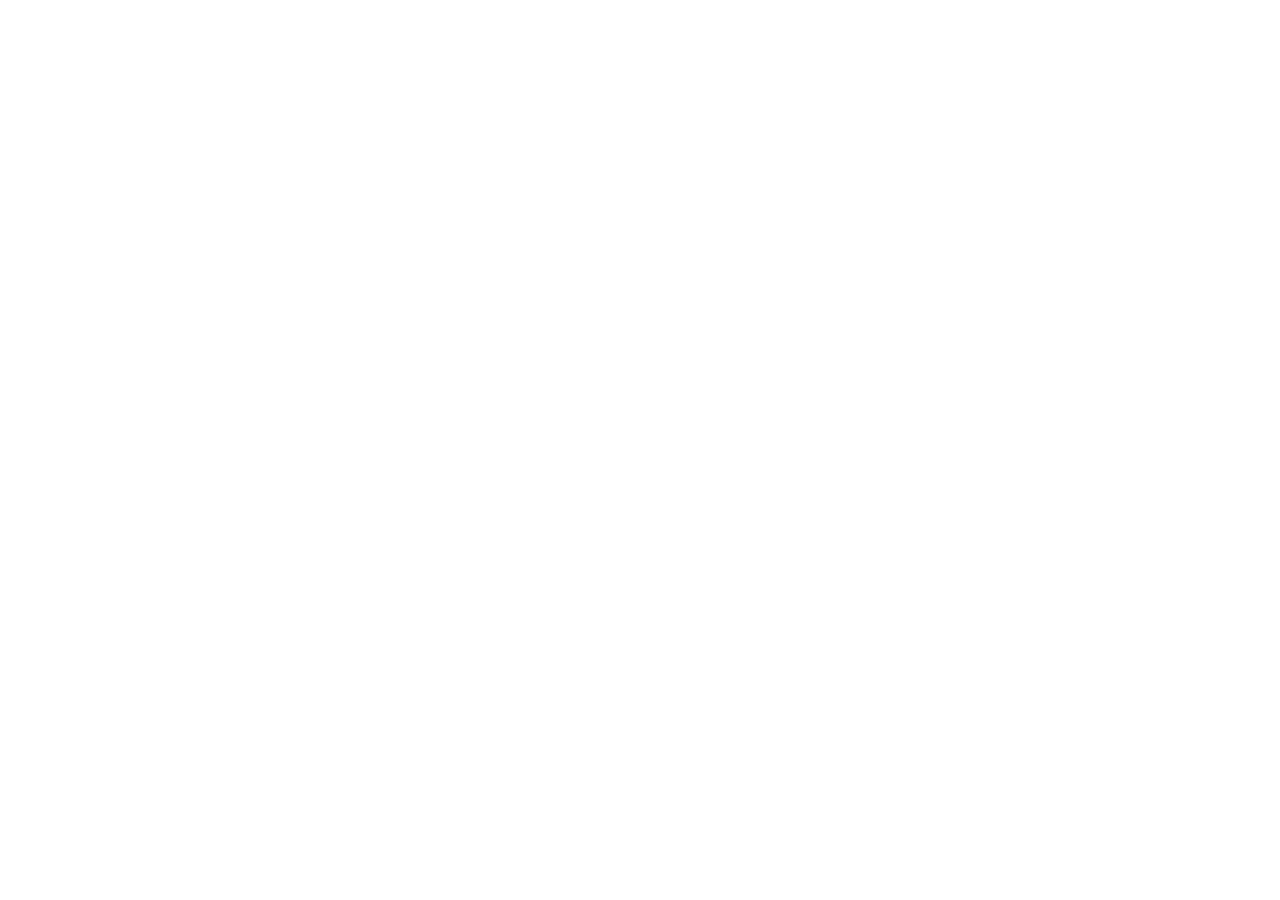
==== index.html @ 54a3485c "Add files via upload" ====
<!DOCTYPE html>
<html lang="en" class="dark scroll-smooth">
  <head>
    <meta charset="UTF-8" />
    <meta name="viewport" content="width=device-width, initial-scale=1.0" />
    <title>Yahia Elsemary — Creative Developer & Web Engineer</title>
    <meta name="description" content="Personal portfolio of Yahia Elsemary (DEVAULT) — Creative Developer, Web Engineer, and Cybersecurity Enthusiast building at the intersection of creativity, engineering, and technology." />
    <meta name="author" content="Yahia Elsemary" />
    <meta name="keywords" content="Yahia Elsemary, DEVAULT, Creative Developer, Web Engineer, Cybersecurity, Ethical Hacker, Three.js, React, CyCTF 2026" />
    <meta property="og:title" content="Yahia Elsemary — Creative Developer & Web Engineer" />
    <meta property="og:description" content="I build at the intersection of creativity, engineering, and technology." />
    <meta property="og:type" content="website" />
    <link rel="icon" type="image/svg+xml" href="/favicon.svg" />
    <link rel="preconnect" href="https://fonts.googleapis.com">
    <link rel="preconnect" href="https://fonts.gstatic.com" crossorigin>
    <link href="https://fonts.googleapis.com/css2?family=Chakra+Petch:wght@500;600;700&family=JetBrains+Mono:wght@400;500;600;700&family=Share+Tech+Mono&family=Space+Grotesk:wght@400;500;600;700&family=Syne:wght@600;700;800;900&display=swap" rel="stylesheet">
    <script type="module" crossorigin src="/assets/index-CDMJDvQt.js"></script>
    <link rel="stylesheet" crossorigin href="/assets/index-DOJVxIYf.css">
  </head>
  <body class="bg-dark-950 text-silver-200 antialiased selection:bg-electric-blue selection:text-dark-950 overflow-x-hidden min-h-screen">
    <div id="root"></div>
  </body>
</html>
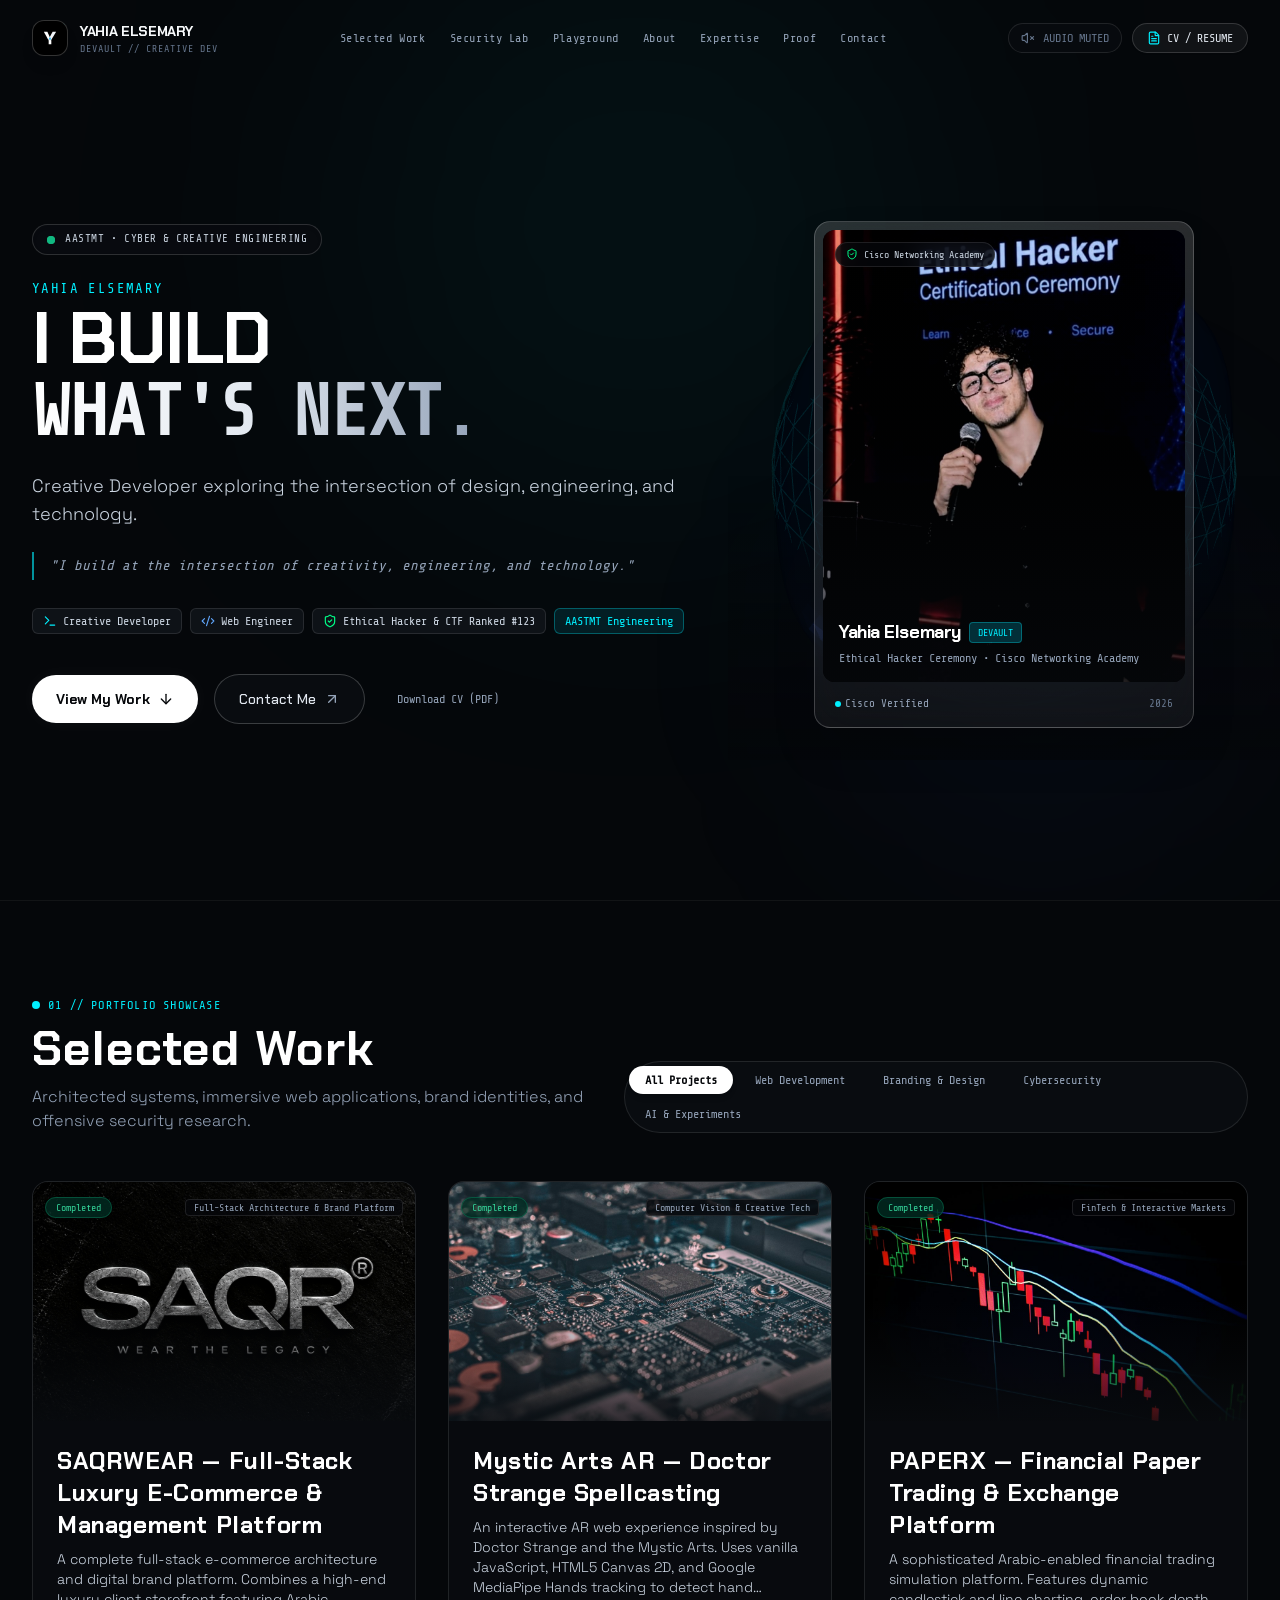
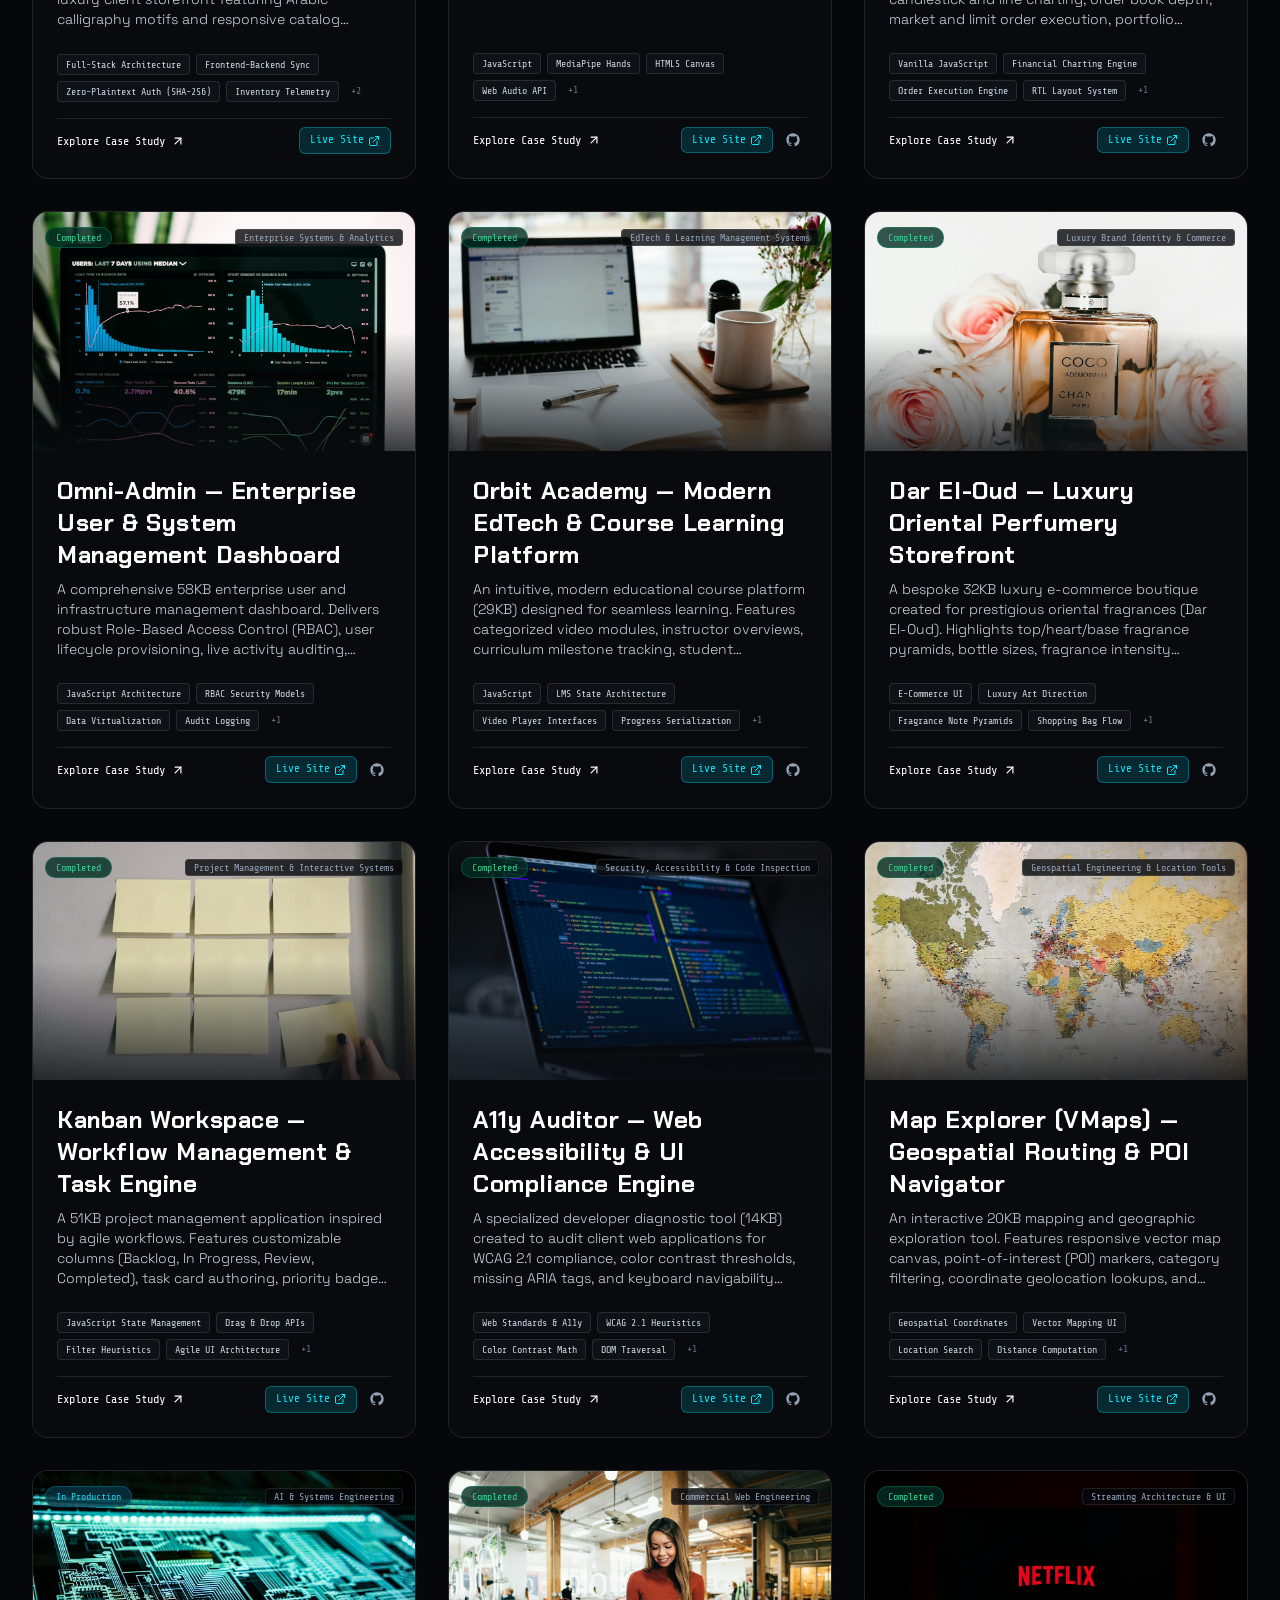
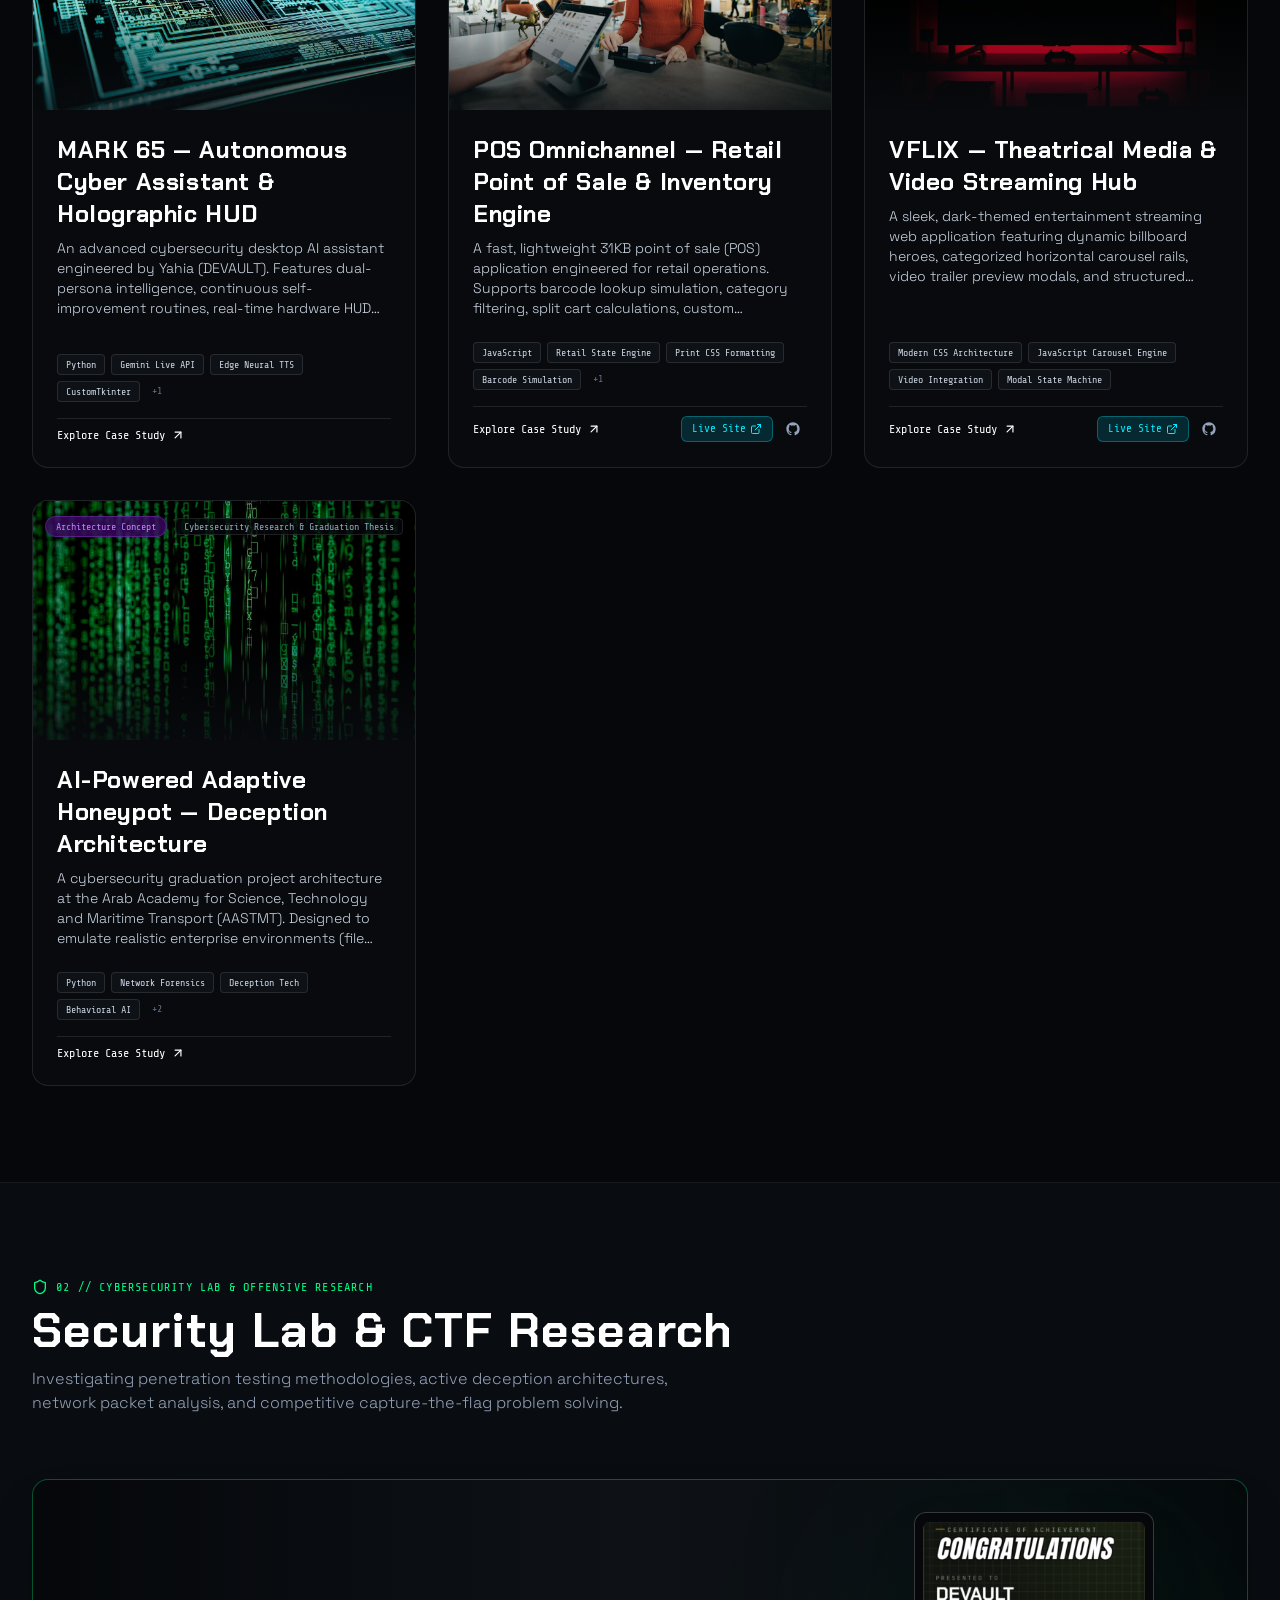
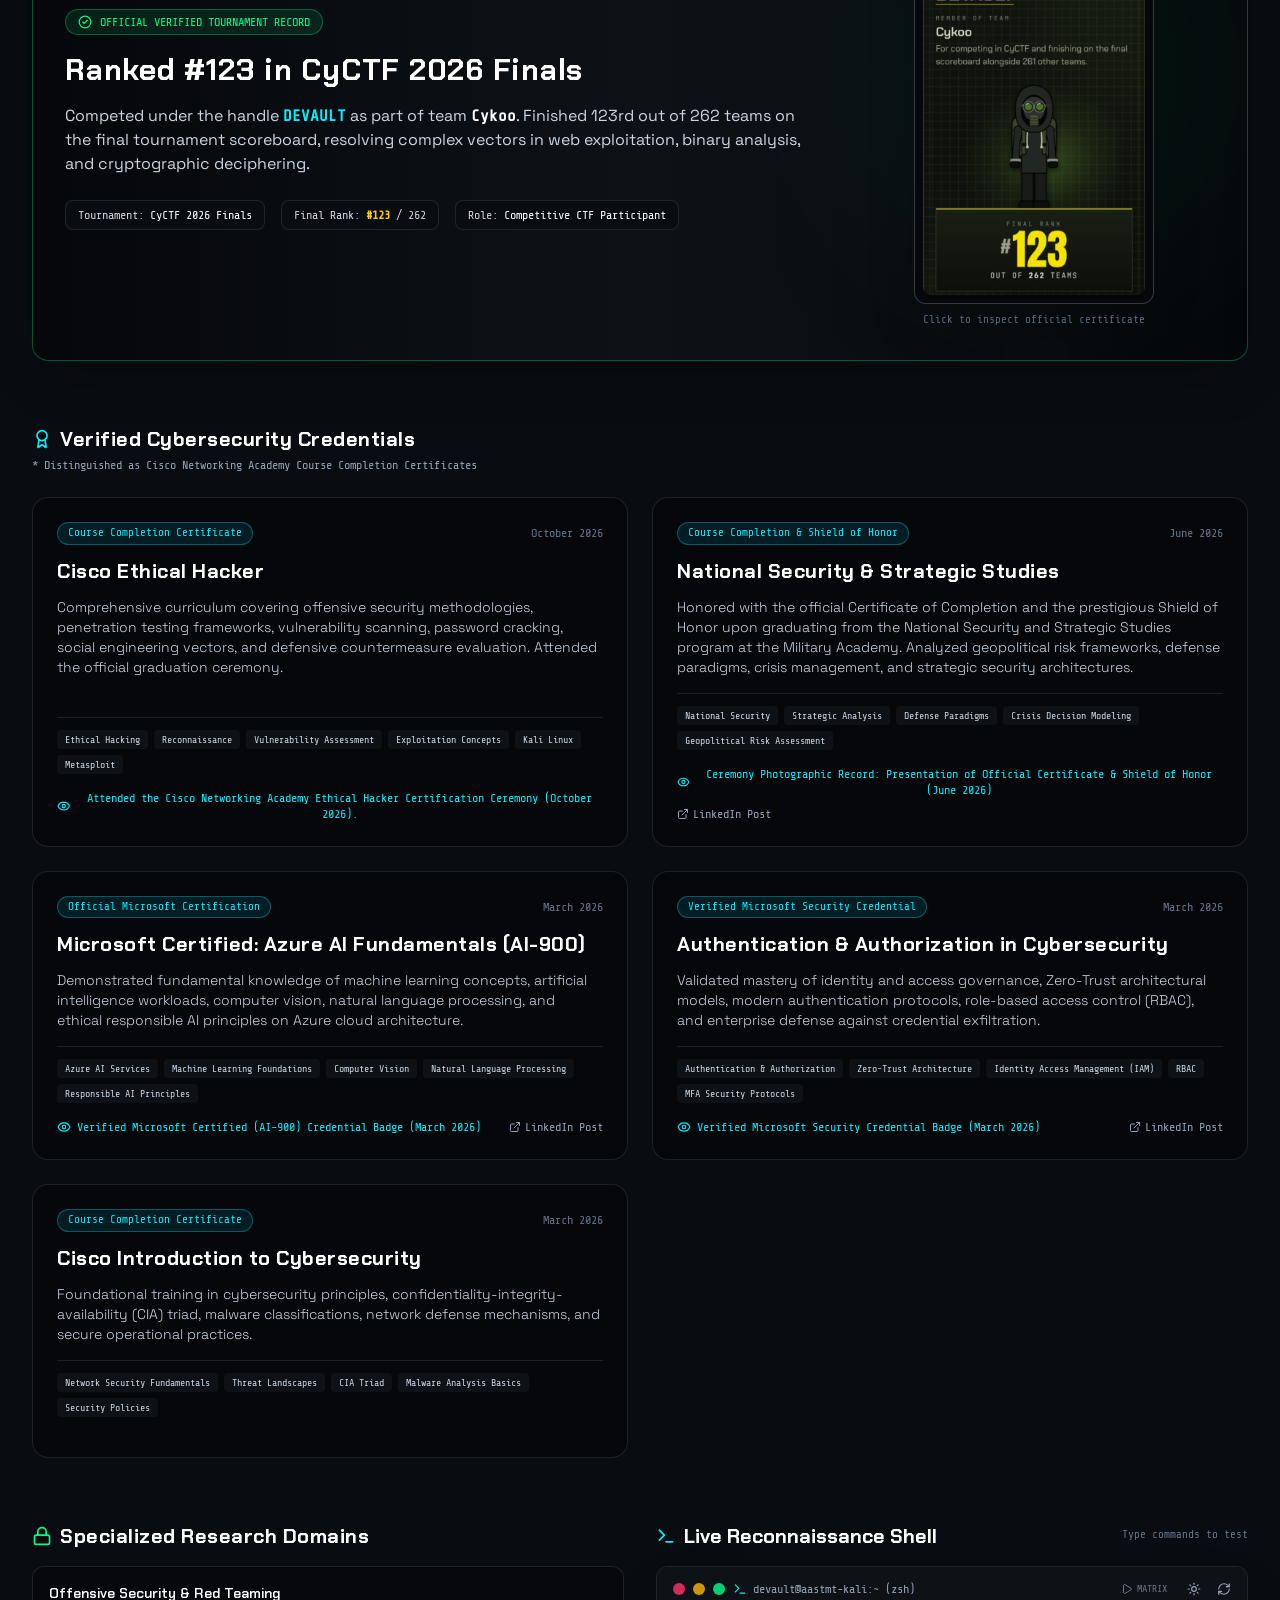
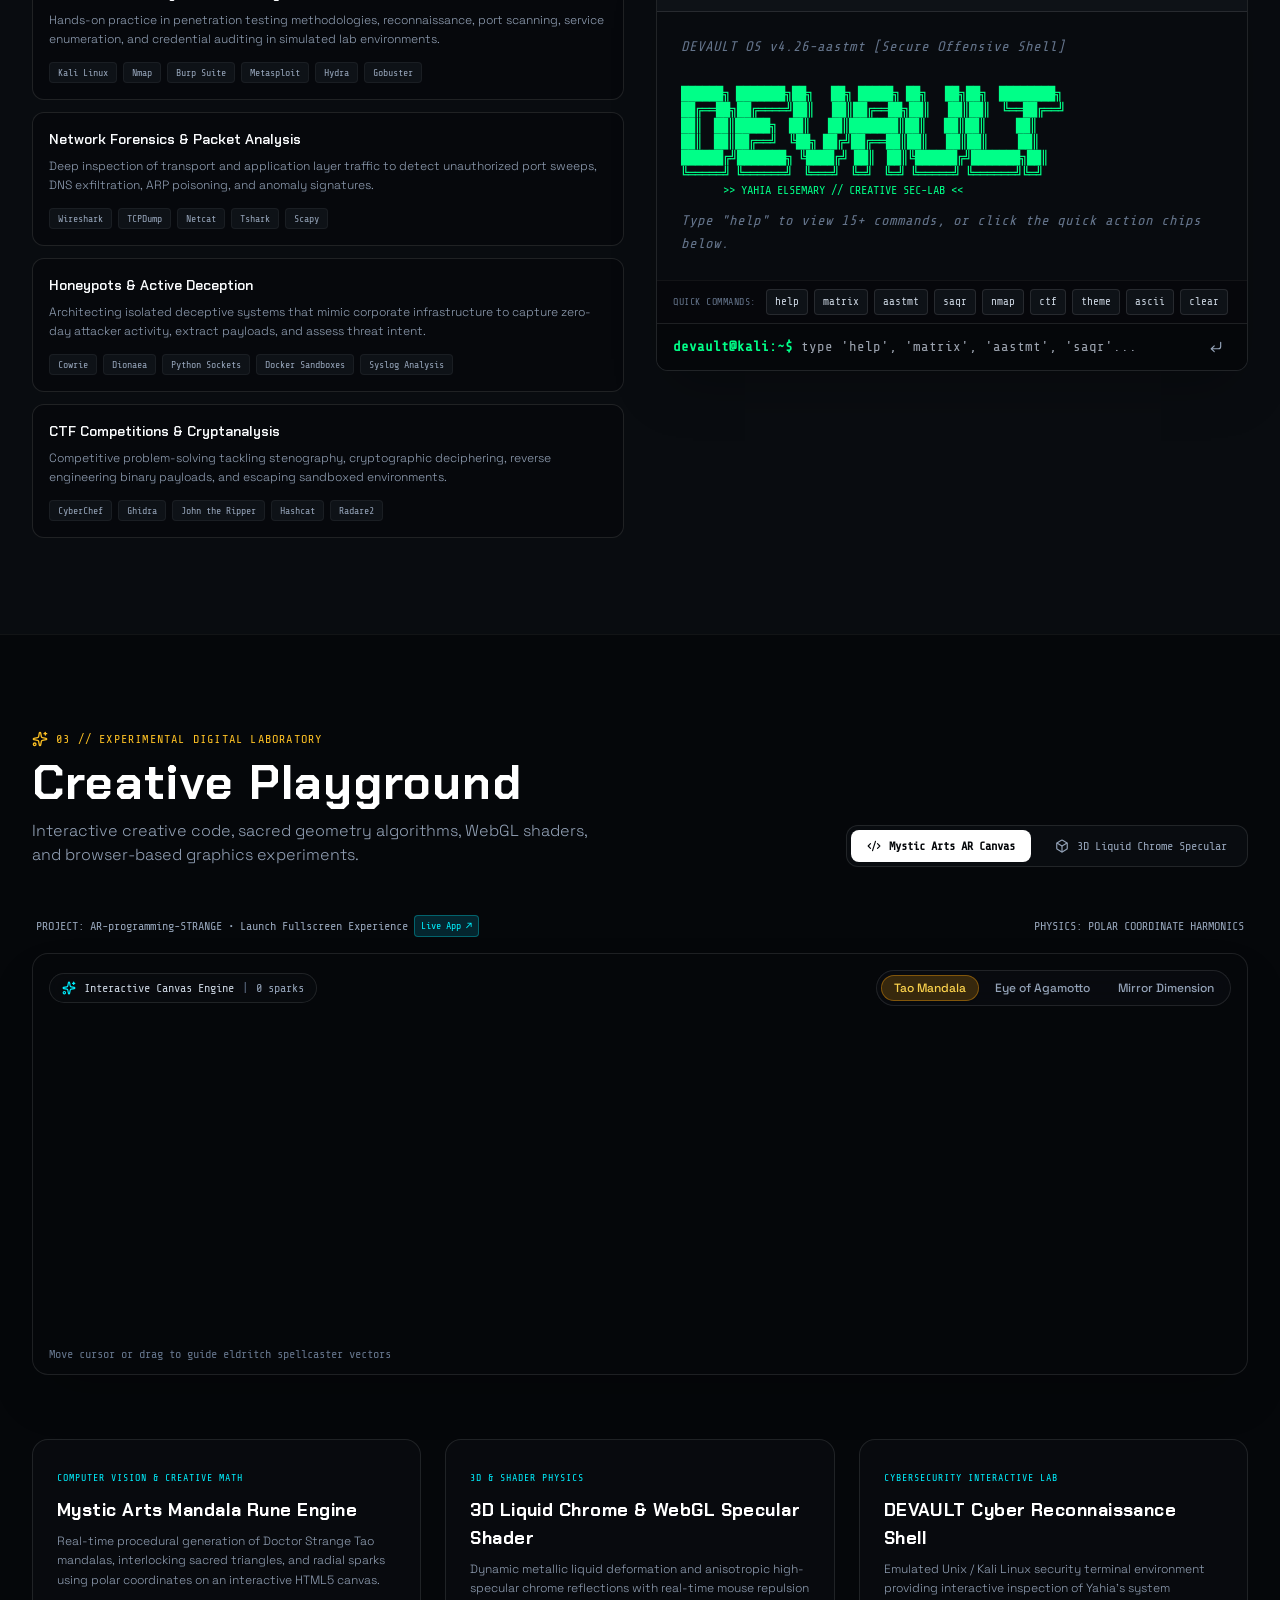
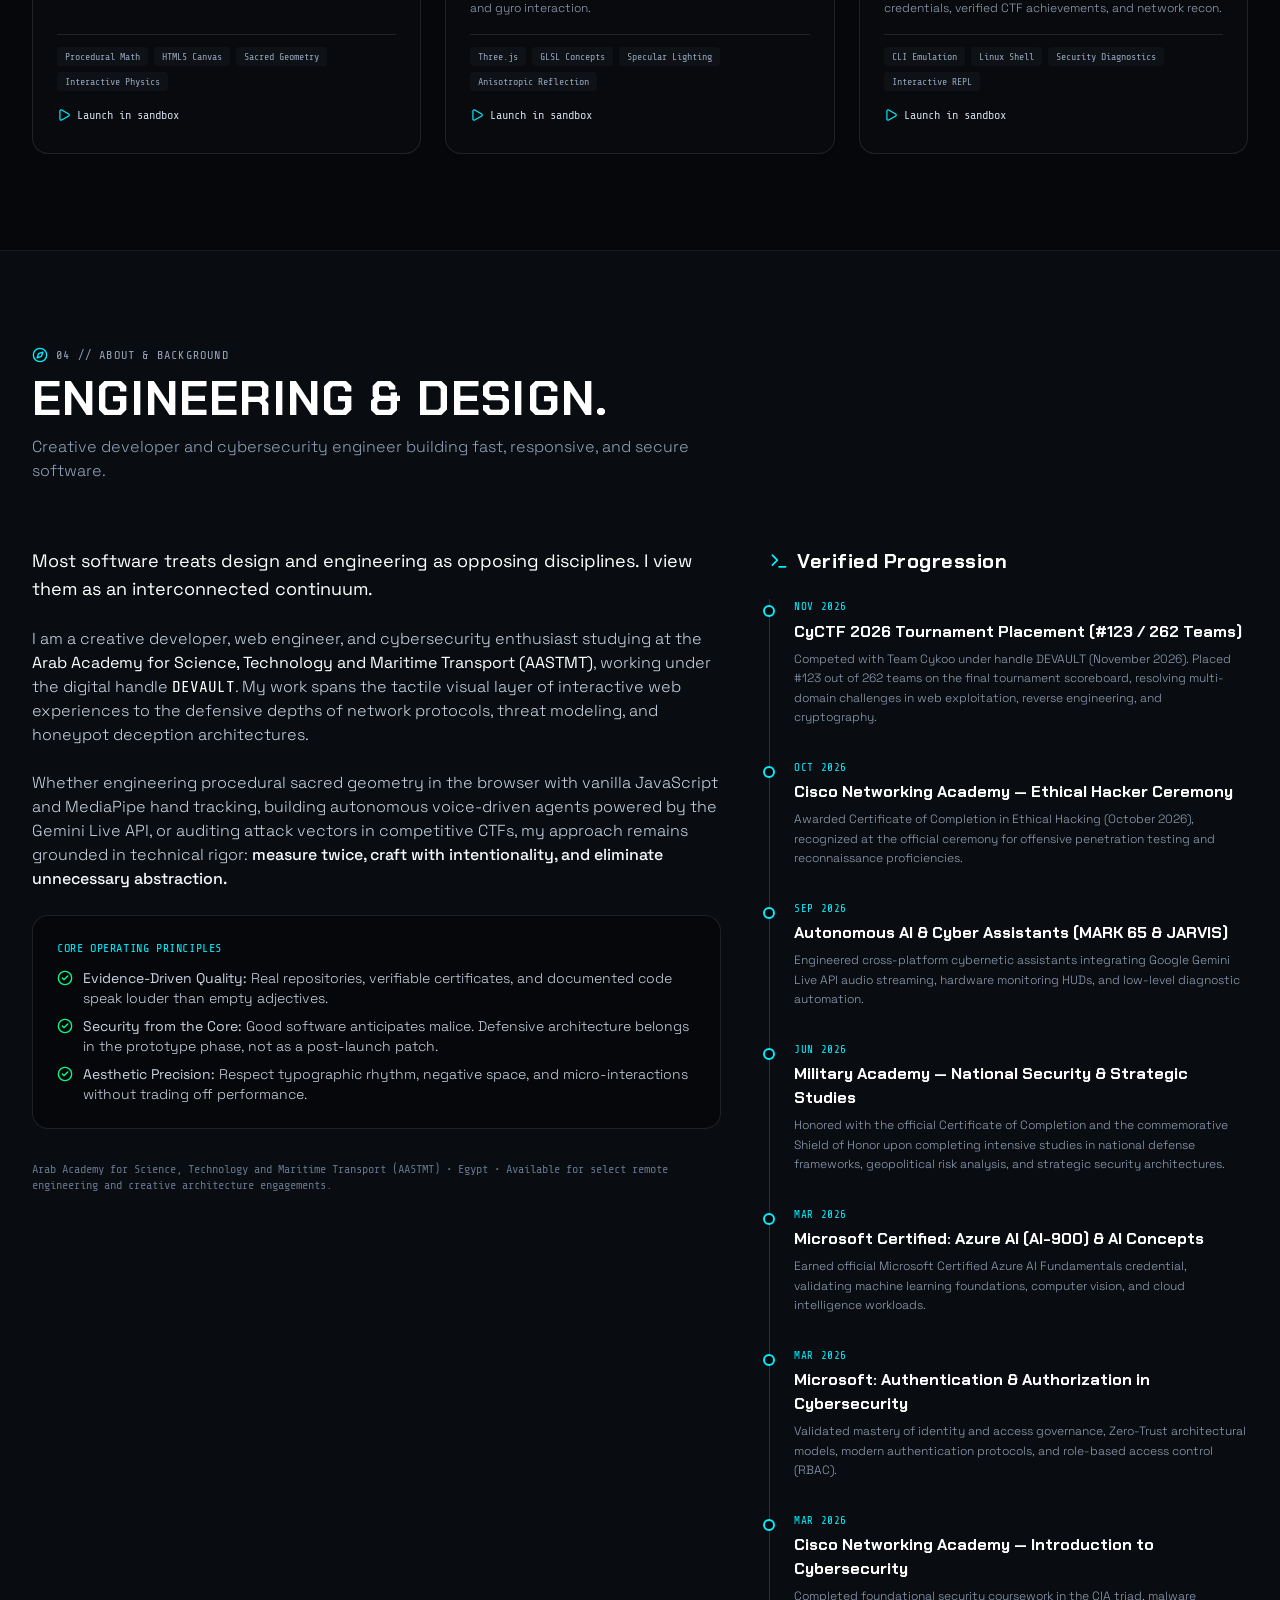
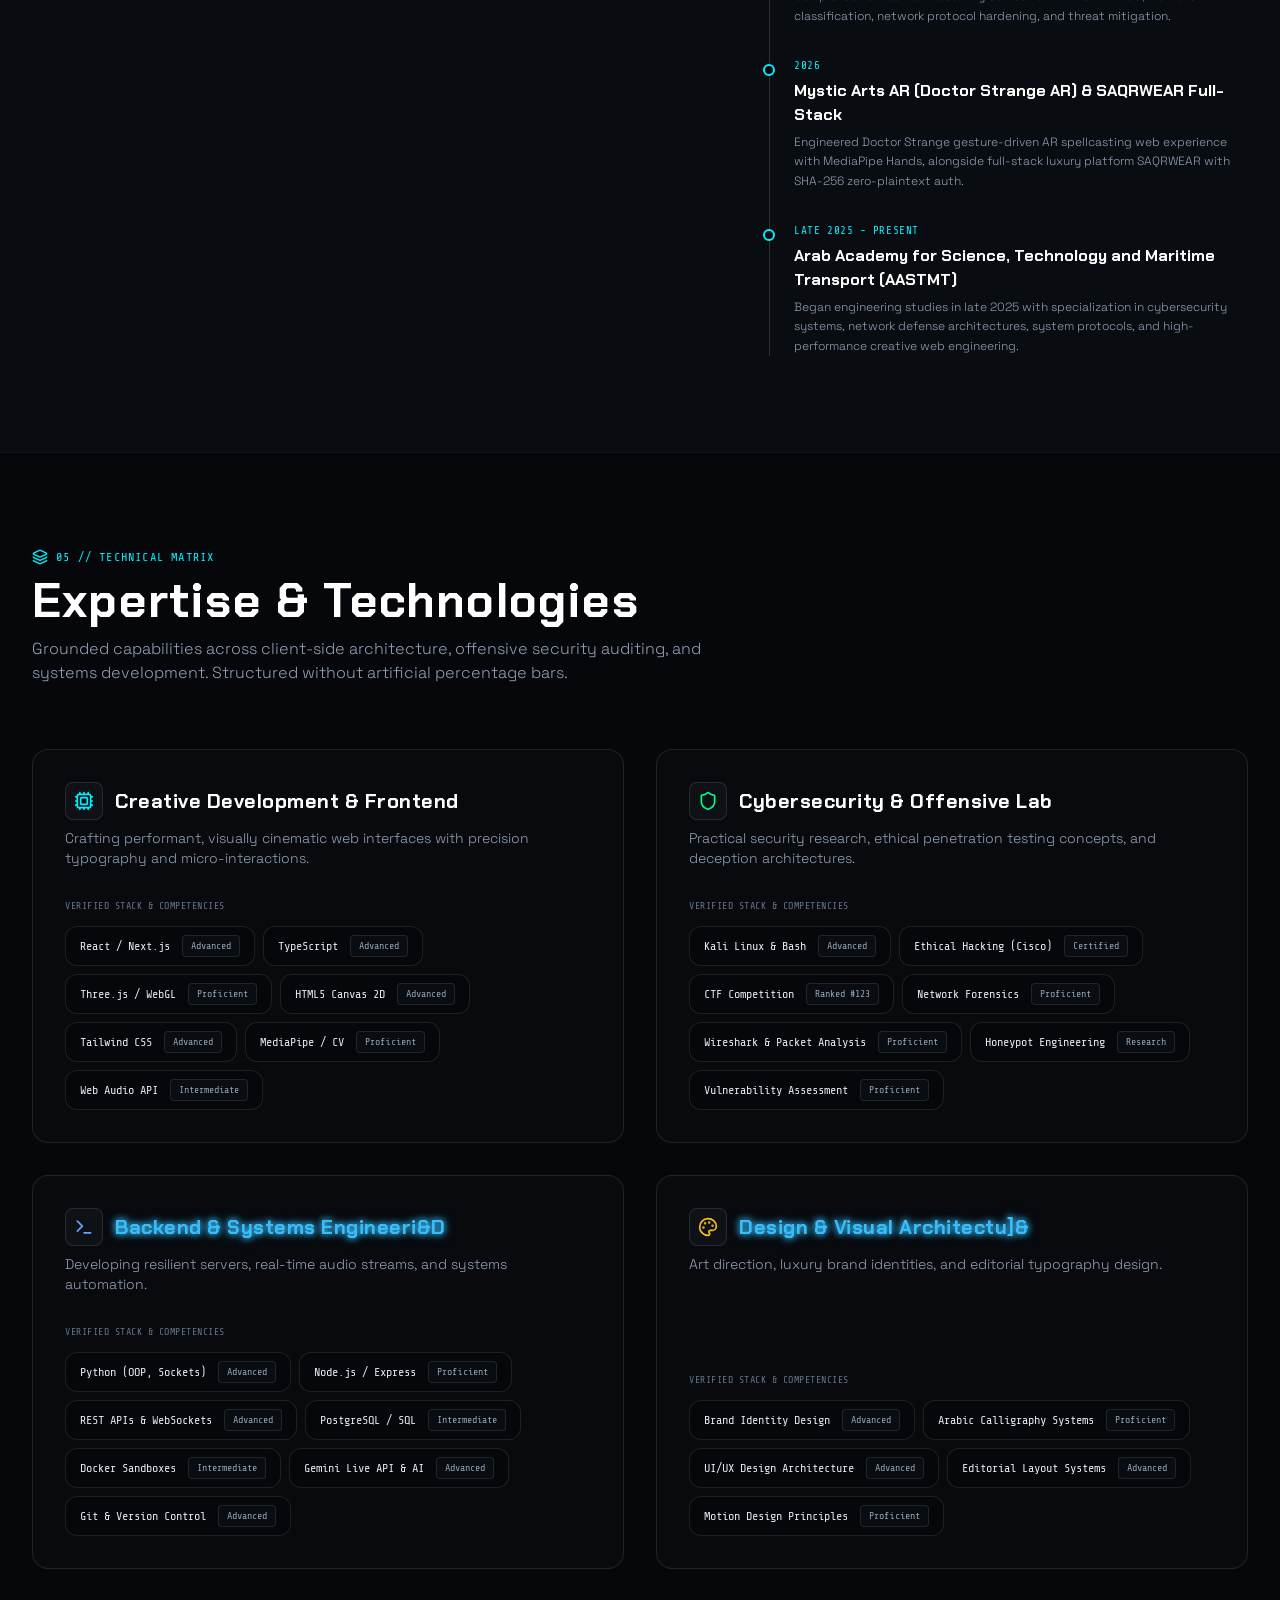
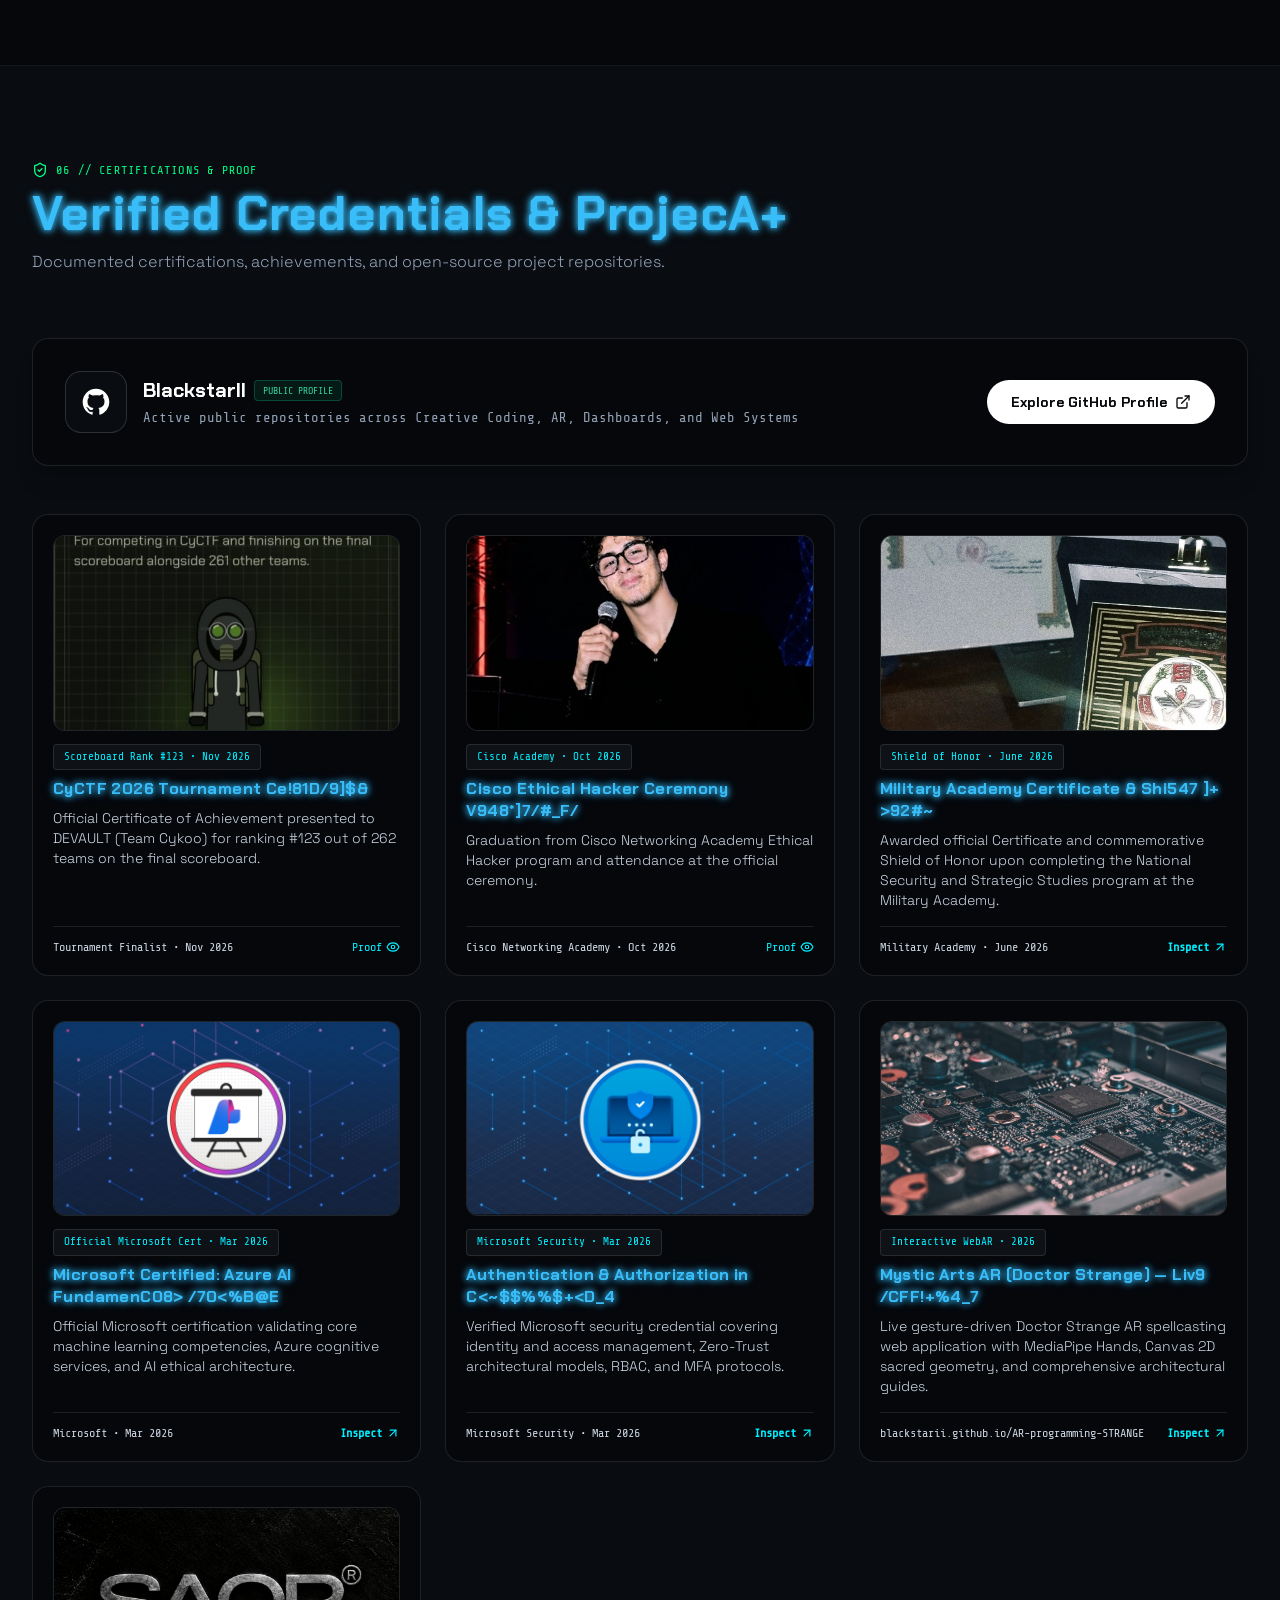
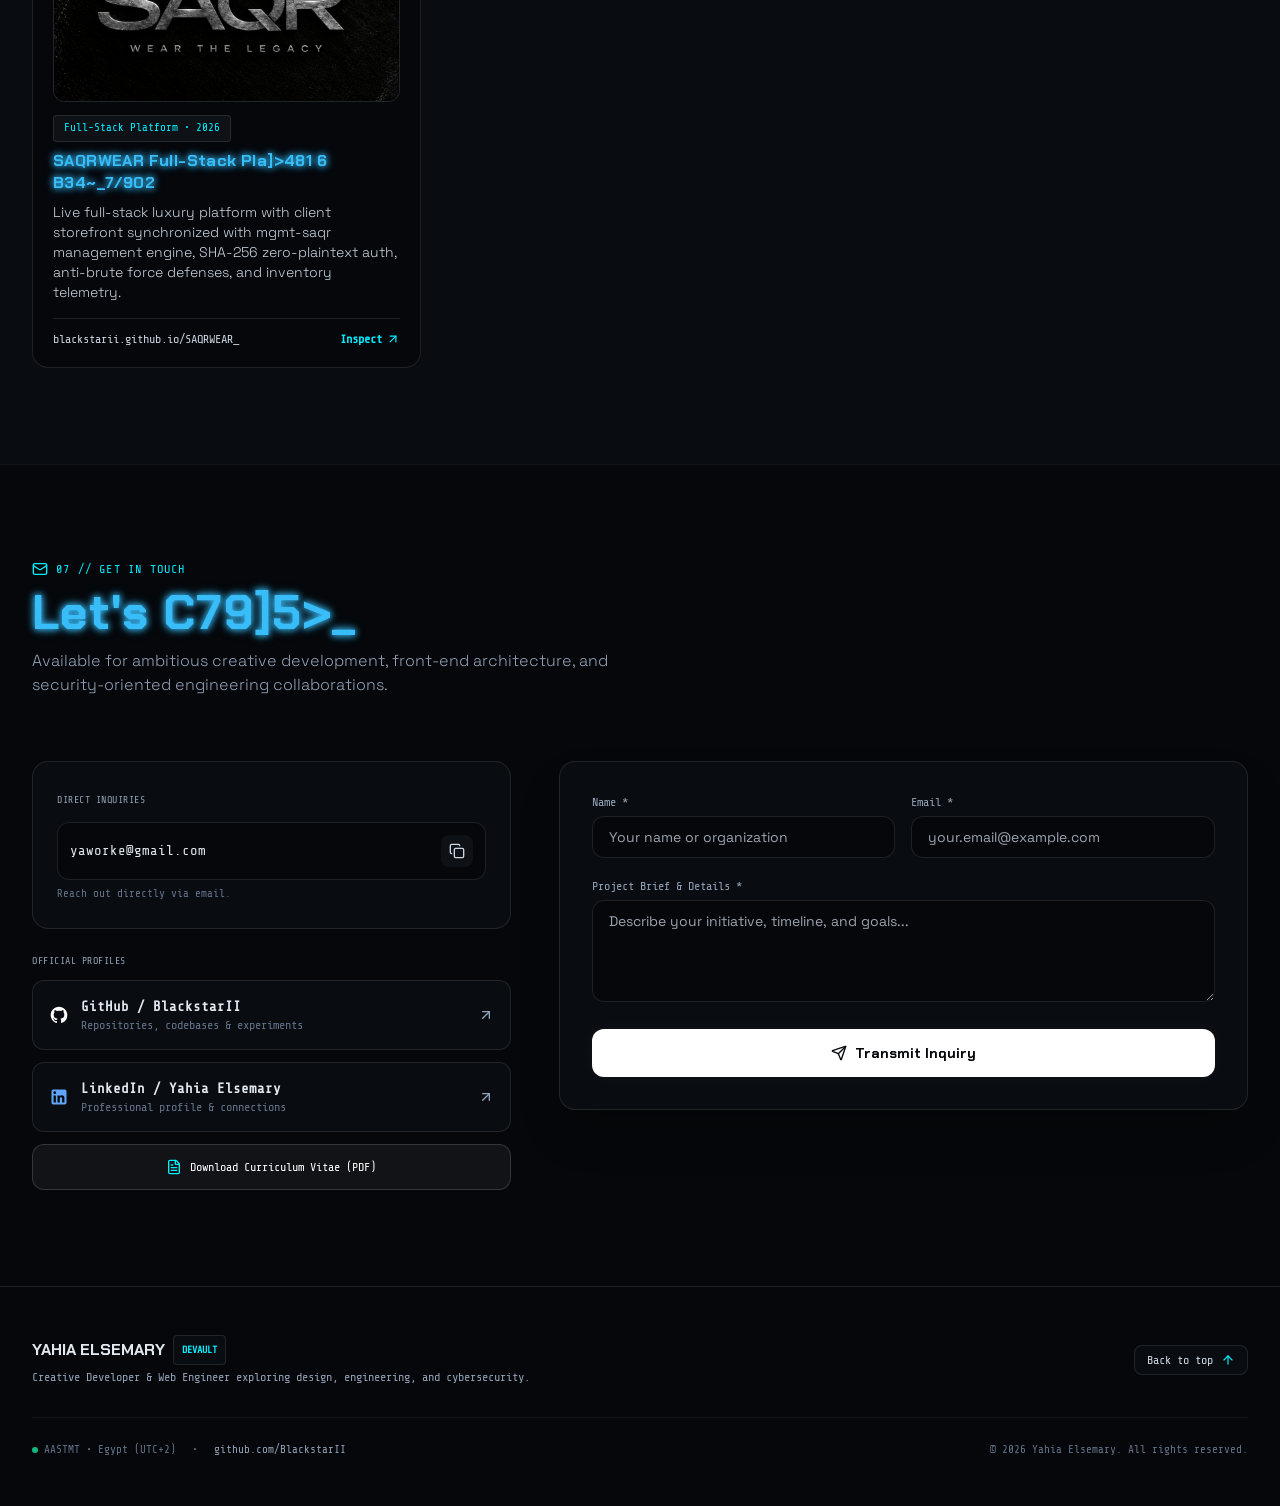
==== commit 6cb2ebf0: "Add files via upload" ====
--- a/index.html
+++ b/index.html
@@ -10,12 +10,4137 @@
     <meta property="og:title" content="Yahia Elsemary — Creative Developer & Web Engineer" />
     <meta property="og:description" content="I build at the intersection of creativity, engineering, and technology." />
     <meta property="og:type" content="website" />
-    <link rel="icon" type="image/svg+xml" href="/favicon.svg" />
+    <link rel="icon" type="image/svg+xml" href="./favicon.svg" />
     <link rel="preconnect" href="https://fonts.googleapis.com">
     <link rel="preconnect" href="https://fonts.gstatic.com" crossorigin>
     <link href="https://fonts.googleapis.com/css2?family=Chakra+Petch:wght@500;600;700&family=JetBrains+Mono:wght@400;500;600;700&family=Share+Tech+Mono&family=Space+Grotesk:wght@400;500;600;700&family=Syne:wght@600;700;800;900&display=swap" rel="stylesheet">
-    <script type="module" crossorigin src="/assets/index-CDMJDvQt.js"></script>
-    <link rel="stylesheet" crossorigin href="/assets/index-DOJVxIYf.css">
+    <script type="module" crossorigin>(function(){const t=document.createElement("link").relList;if(t&&t.supports&&t.supports("modulepreload"))return;for(const l of document.querySelectorAll('link[rel="modulepreload"]'))s(l);new MutationObserver(l=>{for(const c of l)if(c.type==="childList")for(const o of c.addedNodes)o.tagName==="LINK"&&o.rel==="modulepreload"&&s(o)}).observe(document,{childList:!0,subtree:!0});function A(l){const c={};return l.integrity&&(c.integrity=l.integrity),l.referrerPolicy&&(c.referrerPolicy=l.referrerPolicy),l.crossOrigin==="use-credentials"?c.credentials="include":l.crossOrigin==="anonymous"?c.credentials="omit":c.credentials="same-origin",c}function s(l){if(l.ep)return;l.ep=!0;const c=A(l);fetch(l.href,c)}})();function Xy(r){return r&&r.__esModule&&Object.prototype.hasOwnProperty.call(r,"default")?r.default:r}var po={exports:{}},Zn={},Eo={exports:{}},Se={};/**
+ * @license React
+ * react.production.min.js
+ *
+ * Copyright (c) Facebook, Inc. and its affiliates.
+ *
+ * This source code is licensed under the MIT license found in the
+ * LICENSE file in the root directory of this source tree.
+ */var Ck;function $p(){if(Ck)return Se;Ck=1;var r=Symbol.for("react.element"),t=Symbol.for("react.portal"),A=Symbol.for("react.fragment"),s=Symbol.for("react.strict_mode"),l=Symbol.for("react.profiler"),c=Symbol.for("react.provider"),o=Symbol.for("react.context"),u=Symbol.for("react.forward_ref"),k=Symbol.for("react.suspense"),I=Symbol.for("react.memo"),p=Symbol.for("react.lazy"),j=Symbol.iterator;function m(U){return U===null||typeof U!="object"?null:(U=j&&U[j]||U["@@iterator"],typeof U=="function"?U:null)}var d={isMounted:function(){return!1},enqueueForceUpdate:function(){},enqueueReplaceState:function(){},enqueueSetState:function(){}},h=Object.assign,J={};function E(U,tt,Ct){this.props=U,this.context=tt,this.refs=J,this.updater=Ct||d}E.prototype.isReactComponent={},E.prototype.setState=function(U,tt){if(typeof U!="object"&&typeof U!="function"&&U!=null)throw Error("setState(...): takes an object of state variables to update or a function which returns an object of state variables.");this.updater.enqueueSetState(this,U,tt,"setState")},E.prototype.forceUpdate=function(U){this.updater.enqueueForceUpdate(this,U,"forceUpdate")};function M(){}M.prototype=E.prototype;function b(U,tt,Ct){this.props=U,this.context=tt,this.refs=J,this.updater=Ct||d}var C=b.prototype=new M;C.constructor=b,h(C,E.prototype),C.isPureReactComponent=!0;var G=Array.isArray,H=Object.prototype.hasOwnProperty,B={current:null},V={key:!0,ref:!0,__self:!0,__source:!0};function K(U,tt,Ct){var _,ot={},jt=null,Et=null;if(tt!=null)for(_ in tt.ref!==void 0&&(Et=tt.ref),tt.key!==void 0&&(jt=""+tt.key),tt)H.call(tt,_)&&!V.hasOwnProperty(_)&&(ot[_]=tt[_]);var Rt=arguments.length-2;if(Rt===1)ot.children=Ct;else if(1<Rt){for(var Lt=Array(Rt),$t=0;$t<Rt;$t++)Lt[$t]=arguments[$t+2];ot.children=Lt}if(U&&U.defaultProps)for(_ in Rt=U.defaultProps,Rt)ot[_]===void 0&&(ot[_]=Rt[_]);return{$$typeof:r,type:U,key:jt,ref:Et,props:ot,_owner:B.current}}function Z(U,tt){return{$$typeof:r,type:U.type,key:tt,ref:U.ref,props:U.props,_owner:U._owner}}function Y(U){return typeof U=="object"&&U!==null&&U.$$typeof===r}function q(U){var tt={"=":"=0",":":"=2"};return"$"+U.replace(/[=:]/g,function(Ct){return tt[Ct]})}var st=/\/+/g;function P(U,tt){return typeof U=="object"&&U!==null&&U.key!=null?q(""+U.key):tt.toString(36)}function ut(U,tt,Ct,_,ot){var jt=typeof U;(jt==="undefined"||jt==="boolean")&&(U=null);var Et=!1;if(U===null)Et=!0;else switch(jt){case"string":case"number":Et=!0;break;case"object":switch(U.$$typeof){case r:case t:Et=!0}}if(Et)return Et=U,ot=ot(Et),U=_===""?"."+P(Et,0):_,G(ot)?(Ct="",U!=null&&(Ct=U.replace(st,"$&/")+"/"),ut(ot,tt,Ct,"",function($t){return $t})):ot!=null&&(Y(ot)&&(ot=Z(ot,Ct+(!ot.key||Et&&Et.key===ot.key?"":(""+ot.key).replace(st,"$&/")+"/")+U)),tt.push(ot)),1;if(Et=0,_=_===""?".":_+":",G(U))for(var Rt=0;Rt<U.length;Rt++){jt=U[Rt];var Lt=_+P(jt,Rt);Et+=ut(jt,tt,Ct,Lt,ot)}else if(Lt=m(U),typeof Lt=="function")for(U=Lt.call(U),Rt=0;!(jt=U.next()).done;)jt=jt.value,Lt=_+P(jt,Rt++),Et+=ut(jt,tt,Ct,Lt,ot);else if(jt==="object")throw tt=String(U),Error("Objects are not valid as a React child (found: "+(tt==="[object Object]"?"object with keys {"+Object.keys(U).join(", ")+"}":tt)+"). If you meant to render a collection of children, use an array instead.");return Et}function St(U,tt,Ct){if(U==null)return U;var _=[],ot=0;return ut(U,_,"","",function(jt){return tt.call(Ct,jt,ot++)}),_}function at(U){if(U._status===-1){var tt=U._result;tt=tt(),tt.then(function(Ct){(U._status===0||U._status===-1)&&(U._status=1,U._result=Ct)},function(Ct){(U._status===0||U._status===-1)&&(U._status=2,U._result=Ct)}),U._status===-1&&(U._status=0,U._result=tt)}if(U._status===1)return U._result.default;throw U._result}var ct={current:null},f={transition:null},nt={ReactCurrentDispatcher:ct,ReactCurrentBatchConfig:f,ReactCurrentOwner:B};function rt(){throw Error("act(...) is not supported in production builds of React.")}return Se.Children={map:St,forEach:function(U,tt,Ct){St(U,function(){tt.apply(this,arguments)},Ct)},count:function(U){var tt=0;return St(U,function(){tt++}),tt},toArray:function(U){return St(U,function(tt){return tt})||[]},only:function(U){if(!Y(U))throw Error("React.Children.only expected to receive a single React element child.");return U}},Se.Component=E,Se.Fragment=A,Se.Profiler=l,Se.PureComponent=b,Se.StrictMode=s,Se.Suspense=k,Se.__SECRET_INTERNALS_DO_NOT_USE_OR_YOU_WILL_BE_FIRED=nt,Se.act=rt,Se.cloneElement=function(U,tt,Ct){if(U==null)throw Error("React.cloneElement(...): The argument must be a React element, but you passed "+U+".");var _=h({},U.props),ot=U.key,jt=U.ref,Et=U._owner;if(tt!=null){if(tt.ref!==void 0&&(jt=tt.ref,Et=B.current),tt.key!==void 0&&(ot=""+tt.key),U.type&&U.type.defaultProps)var Rt=U.type.defaultProps;for(Lt in tt)H.call(tt,Lt)&&!V.hasOwnProperty(Lt)&&(_[Lt]=tt[Lt]===void 0&&Rt!==void 0?Rt[Lt]:tt[Lt])}var Lt=arguments.length-2;if(Lt===1)_.children=Ct;else if(1<Lt){Rt=Array(Lt);for(var $t=0;$t<Lt;$t++)Rt[$t]=arguments[$t+2];_.children=Rt}return{$$typeof:r,type:U.type,key:ot,ref:jt,props:_,_owner:Et}},Se.createContext=function(U){return U={$$typeof:o,_currentValue:U,_currentValue2:U,_threadCount:0,Provider:null,Consumer:null,_defaultValue:null,_globalName:null},U.Provider={$$typeof:c,_context:U},U.Consumer=U},Se.createElement=K,Se.createFactory=function(U){var tt=K.bind(null,U);return tt.type=U,tt},Se.createRef=function(){return{current:null}},Se.forwardRef=function(U){return{$$typeof:u,render:U}},Se.isValidElement=Y,Se.lazy=function(U){return{$$typeof:p,_payload:{_status:-1,_result:U},_init:at}},Se.memo=function(U,tt){return{$$typeof:I,type:U,compare:tt===void 0?null:tt}},Se.startTransition=function(U){var tt=f.transition;f.transition={};try{U()}finally{f.transition=tt}},Se.unstable_act=rt,Se.useCallback=function(U,tt){return ct.current.useCallback(U,tt)},Se.useContext=function(U){return ct.current.useContext(U)},Se.useDebugValue=function(){},Se.useDeferredValue=function(U){return ct.current.useDeferredValue(U)},Se.useEffect=function(U,tt){return ct.current.useEffect(U,tt)},Se.useId=function(){return ct.current.useId()},Se.useImperativeHandle=function(U,tt,Ct){return ct.current.useImperativeHandle(U,tt,Ct)},Se.useInsertionEffect=function(U,tt){return ct.current.useInsertionEffect(U,tt)},Se.useLayoutEffect=function(U,tt){return ct.current.useLayoutEffect(U,tt)},Se.useMemo=function(U,tt){return ct.current.useMemo(U,tt)},Se.useReducer=function(U,tt,Ct){return ct.current.useReducer(U,tt,Ct)},Se.useRef=function(U){return ct.current.useRef(U)},Se.useState=function(U){return ct.current.useState(U)},Se.useSyncExternalStore=function(U,tt,Ct){return ct.current.useSyncExternalStore(U,tt,Ct)},Se.useTransition=function(){return ct.current.useTransition()},Se.version="18.3.1",Se}var wk;function vu(){return wk||(wk=1,Eo.exports=$p()),Eo.exports}/**
+ * @license React
+ * react-jsx-runtime.production.min.js
+ *
+ * Copyright (c) Facebook, Inc. and its affiliates.
+ *
+ * This source code is licensed under the MIT license found in the
+ * LICENSE file in the root directory of this source tree.
+ */var Vk;function tE(){if(Vk)return Zn;Vk=1;var r=vu(),t=Symbol.for("react.element"),A=Symbol.for("react.fragment"),s=Object.prototype.hasOwnProperty,l=r.__SECRET_INTERNALS_DO_NOT_USE_OR_YOU_WILL_BE_FIRED.ReactCurrentOwner,c={key:!0,ref:!0,__self:!0,__source:!0};function o(u,k,I){var p,j={},m=null,d=null;I!==void 0&&(m=""+I),k.key!==void 0&&(m=""+k.key),k.ref!==void 0&&(d=k.ref);for(p in k)s.call(k,p)&&!c.hasOwnProperty(p)&&(j[p]=k[p]);if(u&&u.defaultProps)for(p in k=u.defaultProps,k)j[p]===void 0&&(j[p]=k[p]);return{$$typeof:t,type:u,key:m,ref:d,props:j,_owner:l.current}}return Zn.Fragment=A,Zn.jsx=o,Zn.jsxs=o,Zn}var Lk;function eE(){return Lk||(Lk=1,po.exports=tE()),po.exports}var S=eE(),bt=vu();const AE=Xy(bt);var ta={},mo={exports:{}},gA={},jo={exports:{}},Wo={};/**
+ * @license React
+ * scheduler.production.min.js
+ *
+ * Copyright (c) Facebook, Inc. and its affiliates.
+ *
+ * This source code is licensed under the MIT license found in the
+ * LICENSE file in the root directory of this source tree.
+ */var Bk;function iE(){return Bk||(Bk=1,(function(r){function t(f,nt){var rt=f.length;f.push(nt);t:for(;0<rt;){var U=rt-1>>>1,tt=f[U];if(0<l(tt,nt))f[U]=nt,f[rt]=tt,rt=U;else break t}}function A(f){return f.length===0?null:f[0]}function s(f){if(f.length===0)return null;var nt=f[0],rt=f.pop();if(rt!==nt){f[0]=rt;t:for(var U=0,tt=f.length,Ct=tt>>>1;U<Ct;){var _=2*(U+1)-1,ot=f[_],jt=_+1,Et=f[jt];if(0>l(ot,rt))jt<tt&&0>l(Et,ot)?(f[U]=Et,f[jt]=rt,U=jt):(f[U]=ot,f[_]=rt,U=_);else if(jt<tt&&0>l(Et,rt))f[U]=Et,f[jt]=rt,U=jt;else break t}}return nt}function l(f,nt){var rt=f.sortIndex-nt.sortIndex;return rt!==0?rt:f.id-nt.id}if(typeof performance=="object"&&typeof performance.now=="function"){var c=performance;r.unstable_now=function(){return c.now()}}else{var o=Date,u=o.now();r.unstable_now=function(){return o.now()-u}}var k=[],I=[],p=1,j=null,m=3,d=!1,h=!1,J=!1,E=typeof setTimeout=="function"?setTimeout:null,M=typeof clearTimeout=="function"?clearTimeout:null,b=typeof setImmediate<"u"?setImmediate:null;typeof navigator<"u"&&navigator.scheduling!==void 0&&navigator.scheduling.isInputPending!==void 0&&navigator.scheduling.isInputPending.bind(navigator.scheduling);function C(f){for(var nt=A(I);nt!==null;){if(nt.callback===null)s(I);else if(nt.startTime<=f)s(I),nt.sortIndex=nt.expirationTime,t(k,nt);else break;nt=A(I)}}function G(f){if(J=!1,C(f),!h)if(A(k)!==null)h=!0,at(H);else{var nt=A(I);nt!==null&&ct(G,nt.startTime-f)}}function H(f,nt){h=!1,J&&(J=!1,M(K),K=-1),d=!0;var rt=m;try{for(C(nt),j=A(k);j!==null&&(!(j.expirationTime>nt)||f&&!q());){var U=j.callback;if(typeof U=="function"){j.callback=null,m=j.priorityLevel;var tt=U(j.expirationTime<=nt);nt=r.unstable_now(),typeof tt=="function"?j.callback=tt:j===A(k)&&s(k),C(nt)}else s(k);j=A(k)}if(j!==null)var Ct=!0;else{var _=A(I);_!==null&&ct(G,_.startTime-nt),Ct=!1}return Ct}finally{j=null,m=rt,d=!1}}var B=!1,V=null,K=-1,Z=5,Y=-1;function q(){return!(r.unstable_now()-Y<Z)}function st(){if(V!==null){var f=r.unstable_now();Y=f;var nt=!0;try{nt=V(!0,f)}finally{nt?P():(B=!1,V=null)}}else B=!1}var P;if(typeof b=="function")P=function(){b(st)};else if(typeof MessageChannel<"u"){var ut=new MessageChannel,St=ut.port2;ut.port1.onmessage=st,P=function(){St.postMessage(null)}}else P=function(){E(st,0)};function at(f){V=f,B||(B=!0,P())}function ct(f,nt){K=E(function(){f(r.unstable_now())},nt)}r.unstable_IdlePriority=5,r.unstable_ImmediatePriority=1,r.unstable_LowPriority=4,r.unstable_NormalPriority=3,r.unstable_Profiling=null,r.unstable_UserBlockingPriority=2,r.unstable_cancelCallback=function(f){f.callback=null},r.unstable_continueExecution=function(){h||d||(h=!0,at(H))},r.unstable_forceFrameRate=function(f){0>f||125<f?console.error("forceFrameRate takes a positive int between 0 and 125, forcing frame rates higher than 125 fps is not supported"):Z=0<f?Math.floor(1e3/f):5},r.unstable_getCurrentPriorityLevel=function(){return m},r.unstable_getFirstCallbackNode=function(){return A(k)},r.unstable_next=function(f){switch(m){case 1:case 2:case 3:var nt=3;break;default:nt=m}var rt=m;m=nt;try{return f()}finally{m=rt}},r.unstable_pauseExecution=function(){},r.unstable_requestPaint=function(){},r.unstable_runWithPriority=function(f,nt){switch(f){case 1:case 2:case 3:case 4:case 5:break;default:f=3}var rt=m;m=f;try{return nt()}finally{m=rt}},r.unstable_scheduleCallback=function(f,nt,rt){var U=r.unstable_now();switch(typeof rt=="object"&&rt!==null?(rt=rt.delay,rt=typeof rt=="number"&&0<rt?U+rt:U):rt=U,f){case 1:var tt=-1;break;case 2:tt=250;break;case 5:tt=1073741823;break;case 4:tt=1e4;break;default:tt=5e3}return tt=rt+tt,f={id:p++,callback:nt,priorityLevel:f,startTime:rt,expirationTime:tt,sortIndex:-1},rt>U?(f.sortIndex=rt,t(I,f),A(k)===null&&f===A(I)&&(J?(M(K),K=-1):J=!0,ct(G,rt-U))):(f.sortIndex=tt,t(k,f),h||d||(h=!0,at(H))),f},r.unstable_shouldYield=q,r.unstable_wrapCallback=function(f){var nt=m;return function(){var rt=m;m=nt;try{return f.apply(this,arguments)}finally{m=rt}}}})(Wo)),Wo}var Uk;function sE(){return Uk||(Uk=1,jo.exports=iE()),jo.exports}/**
+ * @license React
+ * react-dom.production.min.js
+ *
+ * Copyright (c) Facebook, Inc. and its affiliates.
+ *
+ * This source code is licensed under the MIT license found in the
+ * LICENSE file in the root directory of this source tree.
+ */var Kk;function rE(){if(Kk)return gA;Kk=1;var r=vu(),t=sE();function A(e){for(var i="https://reactjs.org/docs/error-decoder.html?invariant="+e,n=1;n<arguments.length;n++)i+="&args[]="+encodeURIComponent(arguments[n]);return"Minified React error #"+e+"; visit "+i+" for the full message or use the non-minified dev environment for full errors and additional helpful warnings."}var s=new Set,l={};function c(e,i){o(e,i),o(e+"Capture",i)}function o(e,i){for(l[e]=i,e=0;e<i.length;e++)s.add(i[e])}var u=!(typeof window>"u"||typeof window.document>"u"||typeof window.document.createElement>"u"),k=Object.prototype.hasOwnProperty,I=/^[:A-Z_a-z\u00C0-\u00D6\u00D8-\u00F6\u00F8-\u02FF\u0370-\u037D\u037F-\u1FFF\u200C-\u200D\u2070-\u218F\u2C00-\u2FEF\u3001-\uD7FF\uF900-\uFDCF\uFDF0-\uFFFD][:A-Z_a-z\u00C0-\u00D6\u00D8-\u00F6\u00F8-\u02FF\u0370-\u037D\u037F-\u1FFF\u200C-\u200D\u2070-\u218F\u2C00-\u2FEF\u3001-\uD7FF\uF900-\uFDCF\uFDF0-\uFFFD\-.0-9\u00B7\u0300-\u036F\u203F-\u2040]*$/,p={},j={};function m(e){return k.call(j,e)?!0:k.call(p,e)?!1:I.test(e)?j[e]=!0:(p[e]=!0,!1)}function d(e,i,n,a){if(n!==null&&n.type===0)return!1;switch(typeof i){case"function":case"symbol":return!0;case"boolean":return a?!1:n!==null?!n.acceptsBooleans:(e=e.toLowerCase().slice(0,5),e!=="data-"&&e!=="aria-");default:return!1}}function h(e,i,n,a){if(i===null||typeof i>"u"||d(e,i,n,a))return!0;if(a)return!1;if(n!==null)switch(n.type){case 3:return!i;case 4:return i===!1;case 5:return isNaN(i);case 6:return isNaN(i)||1>i}return!1}function J(e,i,n,a,x,y,W){this.acceptsBooleans=i===2||i===3||i===4,this.attributeName=a,this.attributeNamespace=x,this.mustUseProperty=n,this.propertyName=e,this.type=i,this.sanitizeURL=y,this.removeEmptyString=W}var E={};"children dangerouslySetInnerHTML defaultValue defaultChecked innerHTML suppressContentEditableWarning suppressHydrationWarning style".split(" ").forEach(function(e){E[e]=new J(e,0,!1,e,null,!1,!1)}),[["acceptCharset","accept-charset"],["className","class"],["htmlFor","for"],["httpEquiv","http-equiv"]].forEach(function(e){var i=e[0];E[i]=new J(i,1,!1,e[1],null,!1,!1)}),["contentEditable","draggable","spellCheck","value"].forEach(function(e){E[e]=new J(e,2,!1,e.toLowerCase(),null,!1,!1)}),["autoReverse","externalResourcesRequired","focusable","preserveAlpha"].forEach(function(e){E[e]=new J(e,2,!1,e,null,!1,!1)}),"allowFullScreen async autoFocus autoPlay controls default defer disabled disablePictureInPicture disableRemotePlayback formNoValidate hidden loop noModule noValidate open playsInline readOnly required reversed scoped seamless itemScope".split(" ").forEach(function(e){E[e]=new J(e,3,!1,e.toLowerCase(),null,!1,!1)}),["checked","multiple","muted","selected"].forEach(function(e){E[e]=new J(e,3,!0,e,null,!1,!1)}),["capture","download"].forEach(function(e){E[e]=new J(e,4,!1,e,null,!1,!1)}),["cols","rows","size","span"].forEach(function(e){E[e]=new J(e,6,!1,e,null,!1,!1)}),["rowSpan","start"].forEach(function(e){E[e]=new J(e,5,!1,e.toLowerCase(),null,!1,!1)});var M=/[\-:]([a-z])/g;function b(e){return e[1].toUpperCase()}"accent-height alignment-baseline arabic-form baseline-shift cap-height clip-path clip-rule color-interpolation color-interpolation-filters color-profile color-rendering dominant-baseline enable-background fill-opacity fill-rule flood-color flood-opacity font-family font-size font-size-adjust font-stretch font-style font-variant font-weight glyph-name glyph-orientation-horizontal glyph-orientation-vertical horiz-adv-x horiz-origin-x image-rendering letter-spacing lighting-color marker-end marker-mid marker-start overline-position overline-thickness paint-order panose-1 pointer-events rendering-intent shape-rendering stop-color stop-opacity strikethrough-position strikethrough-thickness stroke-dasharray stroke-dashoffset stroke-linecap stroke-linejoin stroke-miterlimit stroke-opacity stroke-width text-anchor text-decoration text-rendering underline-position underline-thickness unicode-bidi unicode-range units-per-em v-alphabetic v-hanging v-ideographic v-mathematical vector-effect vert-adv-y vert-origin-x vert-origin-y word-spacing writing-mode xmlns:xlink x-height".split(" ").forEach(function(e){var i=e.replace(M,b);E[i]=new J(i,1,!1,e,null,!1,!1)}),"xlink:actuate xlink:arcrole xlink:role xlink:show xlink:title xlink:type".split(" ").forEach(function(e){var i=e.replace(M,b);E[i]=new J(i,1,!1,e,"http://www.w3.org/1999/xlink",!1,!1)}),["xml:base","xml:lang","xml:space"].forEach(function(e){var i=e.replace(M,b);E[i]=new J(i,1,!1,e,"http://www.w3.org/XML/1998/namespace",!1,!1)}),["tabIndex","crossOrigin"].forEach(function(e){E[e]=new J(e,1,!1,e.toLowerCase(),null,!1,!1)}),E.xlinkHref=new J("xlinkHref",1,!1,"xlink:href","http://www.w3.org/1999/xlink",!0,!1),["src","href","action","formAction"].forEach(function(e){E[e]=new J(e,1,!1,e.toLowerCase(),null,!0,!0)});function C(e,i,n,a){var x=E.hasOwnProperty(i)?E[i]:null;(x!==null?x.type!==0:a||!(2<i.length)||i[0]!=="o"&&i[0]!=="O"||i[1]!=="n"&&i[1]!=="N")&&(h(i,n,x,a)&&(n=null),a||x===null?m(i)&&(n===null?e.removeAttribute(i):e.setAttribute(i,""+n)):x.mustUseProperty?e[x.propertyName]=n===null?x.type===3?!1:"":n:(i=x.attributeName,a=x.attributeNamespace,n===null?e.removeAttribute(i):(x=x.type,n=x===3||x===4&&n===!0?"":""+n,a?e.setAttributeNS(a,i,n):e.setAttribute(i,n))))}var G=r.__SECRET_INTERNALS_DO_NOT_USE_OR_YOU_WILL_BE_FIRED,H=Symbol.for("react.element"),B=Symbol.for("react.portal"),V=Symbol.for("react.fragment"),K=Symbol.for("react.strict_mode"),Z=Symbol.for("react.profiler"),Y=Symbol.for("react.provider"),q=Symbol.for("react.context"),st=Symbol.for("react.forward_ref"),P=Symbol.for("react.suspense"),ut=Symbol.for("react.suspense_list"),St=Symbol.for("react.memo"),at=Symbol.for("react.lazy"),ct=Symbol.for("react.offscreen"),f=Symbol.iterator;function nt(e){return e===null||typeof e!="object"?null:(e=f&&e[f]||e["@@iterator"],typeof e=="function"?e:null)}var rt=Object.assign,U;function tt(e){if(U===void 0)try{throw Error()}catch(n){var i=n.stack.trim().match(/\n( *(at )?)/);U=i&&i[1]||""}return`
+`+U+e}var Ct=!1;function _(e,i){if(!e||Ct)return"";Ct=!0;var n=Error.prepareStackTrace;Error.prepareStackTrace=void 0;try{if(i)if(i=function(){throw Error()},Object.defineProperty(i.prototype,"props",{set:function(){throw Error()}}),typeof Reflect=="object"&&Reflect.construct){try{Reflect.construct(i,[])}catch(et){var a=et}Reflect.construct(e,[],i)}else{try{i.call()}catch(et){a=et}e.call(i.prototype)}else{try{throw Error()}catch(et){a=et}e()}}catch(et){if(et&&a&&typeof et.stack=="string"){for(var x=et.stack.split(`
+`),y=a.stack.split(`
+`),W=x.length-1,L=y.length-1;1<=W&&0<=L&&x[W]!==y[L];)L--;for(;1<=W&&0<=L;W--,L--)if(x[W]!==y[L]){if(W!==1||L!==1)do if(W--,L--,0>L||x[W]!==y[L]){var T=`
+`+x[W].replace(" at new "," at ");return e.displayName&&T.includes("<anonymous>")&&(T=T.replace("<anonymous>",e.displayName)),T}while(1<=W&&0<=L);break}}}finally{Ct=!1,Error.prepareStackTrace=n}return(e=e?e.displayName||e.name:"")?tt(e):""}function ot(e){switch(e.tag){case 5:return tt(e.type);case 16:return tt("Lazy");case 13:return tt("Suspense");case 19:return tt("SuspenseList");case 0:case 2:case 15:return e=_(e.type,!1),e;case 11:return e=_(e.type.render,!1),e;case 1:return e=_(e.type,!0),e;default:return""}}function jt(e){if(e==null)return null;if(typeof e=="function")return e.displayName||e.name||null;if(typeof e=="string")return e;switch(e){case V:return"Fragment";case B:return"Portal";case Z:return"Profiler";case K:return"StrictMode";case P:return"Suspense";case ut:return"SuspenseList"}if(typeof e=="object")switch(e.$$typeof){case q:return(e.displayName||"Context")+".Consumer";case Y:return(e._context.displayName||"Context")+".Provider";case st:var i=e.render;return e=e.displayName,e||(e=i.displayName||i.name||"",e=e!==""?"ForwardRef("+e+")":"ForwardRef"),e;case St:return i=e.displayName||null,i!==null?i:jt(e.type)||"Memo";case at:i=e._payload,e=e._init;try{return jt(e(i))}catch{}}return null}function Et(e){var i=e.type;switch(e.tag){case 24:return"Cache";case 9:return(i.displayName||"Context")+".Consumer";case 10:return(i._context.displayName||"Context")+".Provider";case 18:return"DehydratedFragment";case 11:return e=i.render,e=e.displayName||e.name||"",i.displayName||(e!==""?"ForwardRef("+e+")":"ForwardRef");case 7:return"Fragment";case 5:return i;case 4:return"Portal";case 3:return"Root";case 6:return"Text";case 16:return jt(i);case 8:return i===K?"StrictMode":"Mode";case 22:return"Offscreen";case 12:return"Profiler";case 21:return"Scope";case 13:return"Suspense";case 19:return"SuspenseList";case 25:return"TracingMarker";case 1:case 0:case 17:case 2:case 14:case 15:if(typeof i=="function")return i.displayName||i.name||null;if(typeof i=="string")return i}return null}function Rt(e){switch(typeof e){case"boolean":case"number":case"string":case"undefined":return e;case"object":return e;default:return""}}function Lt(e){var i=e.type;return(e=e.nodeName)&&e.toLowerCase()==="input"&&(i==="checkbox"||i==="radio")}function $t(e){var i=Lt(e)?"checked":"value",n=Object.getOwnPropertyDescriptor(e.constructor.prototype,i),a=""+e[i];if(!e.hasOwnProperty(i)&&typeof n<"u"&&typeof n.get=="function"&&typeof n.set=="function"){var x=n.get,y=n.set;return Object.defineProperty(e,i,{configurable:!0,get:function(){return x.call(this)},set:function(W){a=""+W,y.call(this,W)}}),Object.defineProperty(e,i,{enumerable:n.enumerable}),{getValue:function(){return a},setValue:function(W){a=""+W},stopTracking:function(){e._valueTracker=null,delete e[i]}}}}function Ze(e){e._valueTracker||(e._valueTracker=$t(e))}function ye(e){if(!e)return!1;var i=e._valueTracker;if(!i)return!0;var n=i.getValue(),a="";return e&&(a=Lt(e)?e.checked?"true":"false":e.value),e=a,e!==n?(i.setValue(e),!0):!1}function Ve(e){if(e=e||(typeof document<"u"?document:void 0),typeof e>"u")return null;try{return e.activeElement||e.body}catch{return e.body}}function z(e,i){var n=i.checked;return rt({},i,{defaultChecked:void 0,defaultValue:void 0,value:void 0,checked:n??e._wrapperState.initialChecked})}function yA(e,i){var n=i.defaultValue==null?"":i.defaultValue,a=i.checked!=null?i.checked:i.defaultChecked;n=Rt(i.value!=null?i.value:n),e._wrapperState={initialChecked:a,initialValue:n,controlled:i.type==="checkbox"||i.type==="radio"?i.checked!=null:i.value!=null}}function ke(e,i){i=i.checked,i!=null&&C(e,"checked",i,!1)}function ue(e,i){ke(e,i);var n=Rt(i.value),a=i.type;if(n!=null)a==="number"?(n===0&&e.value===""||e.value!=n)&&(e.value=""+n):e.value!==""+n&&(e.value=""+n);else if(a==="submit"||a==="reset"){e.removeAttribute("value");return}i.hasOwnProperty("value")?Ge(e,i.type,n):i.hasOwnProperty("defaultValue")&&Ge(e,i.type,Rt(i.defaultValue)),i.checked==null&&i.defaultChecked!=null&&(e.defaultChecked=!!i.defaultChecked)}function vt(e,i,n){if(i.hasOwnProperty("value")||i.hasOwnProperty("defaultValue")){var a=i.type;if(!(a!=="submit"&&a!=="reset"||i.value!==void 0&&i.value!==null))return;i=""+e._wrapperState.initialValue,n||i===e.value||(e.value=i),e.defaultValue=i}n=e.name,n!==""&&(e.name=""),e.defaultChecked=!!e._wrapperState.initialChecked,n!==""&&(e.name=n)}function Ge(e,i,n){(i!=="number"||Ve(e.ownerDocument)!==e)&&(n==null?e.defaultValue=""+e._wrapperState.initialValue:e.defaultValue!==""+n&&(e.defaultValue=""+n))}var Dt=Array.isArray;function w(e,i,n,a){if(e=e.options,i){i={};for(var x=0;x<n.length;x++)i["$"+n[x]]=!0;for(n=0;n<e.length;n++)x=i.hasOwnProperty("$"+e[n].value),e[n].selected!==x&&(e[n].selected=x),x&&a&&(e[n].defaultSelected=!0)}else{for(n=""+Rt(n),i=null,x=0;x<e.length;x++){if(e[x].value===n){e[x].selected=!0,a&&(e[x].defaultSelected=!0);return}i!==null||e[x].disabled||(i=e[x])}i!==null&&(i.selected=!0)}}function R(e,i){if(i.dangerouslySetInnerHTML!=null)throw Error(A(91));return rt({},i,{value:void 0,defaultValue:void 0,children:""+e._wrapperState.initialValue})}function $(e,i){var n=i.value;if(n==null){if(n=i.children,i=i.defaultValue,n!=null){if(i!=null)throw Error(A(92));if(Dt(n)){if(1<n.length)throw Error(A(93));n=n[0]}i=n}i==null&&(i=""),n=i}e._wrapperState={initialValue:Rt(n)}}function yt(e,i){var n=Rt(i.value),a=Rt(i.defaultValue);n!=null&&(n=""+n,n!==e.value&&(e.value=n),i.defaultValue==null&&e.defaultValue!==n&&(e.defaultValue=n)),a!=null&&(e.defaultValue=""+a)}function Mt(e){var i=e.textContent;i===e._wrapperState.initialValue&&i!==""&&i!==null&&(e.value=i)}function xt(e){switch(e){case"svg":return"http://www.w3.org/2000/svg";case"math":return"http://www.w3.org/1998/Math/MathML";default:return"http://www.w3.org/1999/xhtml"}}function Ft(e,i){return e==null||e==="http://www.w3.org/1999/xhtml"?xt(i):e==="http://www.w3.org/2000/svg"&&i==="foreignObject"?"http://www.w3.org/1999/xhtml":e}var Yt,Bt=(function(e){return typeof MSApp<"u"&&MSApp.execUnsafeLocalFunction?function(i,n,a,x){MSApp.execUnsafeLocalFunction(function(){return e(i,n,a,x)})}:e})(function(e,i){if(e.namespaceURI!=="http://www.w3.org/2000/svg"||"innerHTML"in e)e.innerHTML=i;else{for(Yt=Yt||document.createElement("div"),Yt.innerHTML="<svg>"+i.valueOf().toString()+"</svg>",i=Yt.firstChild;e.firstChild;)e.removeChild(e.firstChild);for(;i.firstChild;)e.appendChild(i.firstChild)}});function oe(e,i){if(i){var n=e.firstChild;if(n&&n===e.lastChild&&n.nodeType===3){n.nodeValue=i;return}}e.textContent=i}var dt={animationIterationCount:!0,aspectRatio:!0,borderImageOutset:!0,borderImageSlice:!0,borderImageWidth:!0,boxFlex:!0,boxFlexGroup:!0,boxOrdinalGroup:!0,columnCount:!0,columns:!0,flex:!0,flexGrow:!0,flexPositive:!0,flexShrink:!0,flexNegative:!0,flexOrder:!0,gridArea:!0,gridRow:!0,gridRowEnd:!0,gridRowSpan:!0,gridRowStart:!0,gridColumn:!0,gridColumnEnd:!0,gridColumnSpan:!0,gridColumnStart:!0,fontWeight:!0,lineClamp:!0,lineHeight:!0,opacity:!0,order:!0,orphans:!0,tabSize:!0,widows:!0,zIndex:!0,zoom:!0,fillOpacity:!0,floodOpacity:!0,stopOpacity:!0,strokeDasharray:!0,strokeDashoffset:!0,strokeMiterlimit:!0,strokeOpacity:!0,strokeWidth:!0},Kt=["Webkit","ms","Moz","O"];Object.keys(dt).forEach(function(e){Kt.forEach(function(i){i=i+e.charAt(0).toUpperCase()+e.substring(1),dt[i]=dt[e]})});function te(e,i,n){return i==null||typeof i=="boolean"||i===""?"":n||typeof i!="number"||i===0||dt.hasOwnProperty(e)&&dt[e]?(""+i).trim():i+"px"}function ee(e,i){e=e.style;for(var n in i)if(i.hasOwnProperty(n)){var a=n.indexOf("--")===0,x=te(n,i[n],a);n==="float"&&(n="cssFloat"),a?e.setProperty(n,x):e[n]=x}}var ft=rt({menuitem:!0},{area:!0,base:!0,br:!0,col:!0,embed:!0,hr:!0,img:!0,input:!0,keygen:!0,link:!0,meta:!0,param:!0,source:!0,track:!0,wbr:!0});function xe(e,i){if(i){if(ft[e]&&(i.children!=null||i.dangerouslySetInnerHTML!=null))throw Error(A(137,e));if(i.dangerouslySetInnerHTML!=null){if(i.children!=null)throw Error(A(60));if(typeof i.dangerouslySetInnerHTML!="object"||!("__html"in i.dangerouslySetInnerHTML))throw Error(A(61))}if(i.style!=null&&typeof i.style!="object")throw Error(A(62))}}function re(e,i){if(e.indexOf("-")===-1)return typeof i.is=="string";switch(e){case"annotation-xml":case"color-profile":case"font-face":case"font-face-src":case"font-face-uri":case"font-face-format":case"font-face-name":case"missing-glyph":return!1;default:return!0}}var Ye=null;function F(e){return e=e.target||e.srcElement||window,e.correspondingUseElement&&(e=e.correspondingUseElement),e.nodeType===3?e.parentNode:e}var Gt=null,lt=null,kt=null;function wt(e){if(e=yn(e)){if(typeof Gt!="function")throw Error(A(280));var i=e.stateNode;i&&(i=yl(i),Gt(e.stateNode,e.type,i))}}function Zt(e){lt?kt?kt.push(e):kt=[e]:lt=e}function ne(){if(lt){var e=lt,i=kt;if(kt=lt=null,wt(e),i)for(e=0;e<i.length;e++)wt(i[e])}}function Be(e,i){return e(i)}function He(){}var je=!1;function dA(e,i,n){if(je)return e(i,n);je=!0;try{return Be(e,i,n)}finally{je=!1,(lt!==null||kt!==null)&&(He(),ne())}}function IA(e,i){var n=e.stateNode;if(n===null)return null;var a=yl(n);if(a===null)return null;n=a[i];t:switch(i){case"onClick":case"onClickCapture":case"onDoubleClick":case"onDoubleClickCapture":case"onMouseDown":case"onMouseDownCapture":case"onMouseMove":case"onMouseMoveCapture":case"onMouseUp":case"onMouseUpCapture":case"onMouseEnter":(a=!a.disabled)||(e=e.type,a=!(e==="button"||e==="input"||e==="select"||e==="textarea")),e=!a;break t;default:e=!1}if(e)return null;if(n&&typeof n!="function")throw Error(A(231,i,typeof n));return n}var er=!1;if(u)try{var Qi={};Object.defineProperty(Qi,"passive",{get:function(){er=!0}}),window.addEventListener("test",Qi,Qi),window.removeEventListener("test",Qi,Qi)}catch{er=!1}function di(e,i,n,a,x,y,W,L,T){var et=Array.prototype.slice.call(arguments,3);try{i.apply(n,et)}catch(pt){this.onError(pt)}}var Wi=!1,hs=null,Rs=!1,zi=null,vn={onError:function(e){Wi=!0,hs=e}};function Ar(e,i,n,a,x,y,W,L,T){Wi=!1,hs=null,di.apply(vn,arguments)}function Xn(e,i,n,a,x,y,W,L,T){if(Ar.apply(this,arguments),Wi){if(Wi){var et=hs;Wi=!1,hs=null}else throw Error(A(198));Rs||(Rs=!0,zi=et)}}function ui(e){var i=e,n=e;if(e.alternate)for(;i.return;)i=i.return;else{e=i;do i=e,(i.flags&4098)!==0&&(n=i.return),e=i.return;while(e)}return i.tag===3?n:null}function Pn(e){if(e.tag===13){var i=e.memoizedState;if(i===null&&(e=e.alternate,e!==null&&(i=e.memoizedState)),i!==null)return i.dehydrated}return null}function _n(e){if(ui(e)!==e)throw Error(A(188))}function qa(e){var i=e.alternate;if(!i){if(i=ui(e),i===null)throw Error(A(188));return i!==e?null:e}for(var n=e,a=i;;){var x=n.return;if(x===null)break;var y=x.alternate;if(y===null){if(a=x.return,a!==null){n=a;continue}break}if(x.child===y.child){for(y=x.child;y;){if(y===n)return _n(x),e;if(y===a)return _n(x),i;y=y.sibling}throw Error(A(188))}if(n.return!==a.return)n=x,a=y;else{for(var W=!1,L=x.child;L;){if(L===n){W=!0,n=x,a=y;break}if(L===a){W=!0,a=x,n=y;break}L=L.sibling}if(!W){for(L=y.child;L;){if(L===n){W=!0,n=y,a=x;break}if(L===a){W=!0,a=y,n=x;break}L=L.sibling}if(!W)throw Error(A(189))}}if(n.alternate!==a)throw Error(A(190))}if(n.tag!==3)throw Error(A(188));return n.stateNode.current===n?e:i}function g(e){return e=qa(e),e!==null?O(e):null}function O(e){if(e.tag===5||e.tag===6)return e;for(e=e.child;e!==null;){var i=O(e);if(i!==null)return i;e=e.sibling}return null}var At=t.unstable_scheduleCallback,it=t.unstable_cancelCallback,Q=t.unstable_shouldYield,ht=t.unstable_requestPaint,Wt=t.unstable_now,Ot=t.unstable_getCurrentPriorityLevel,Tt=t.unstable_ImmediatePriority,Ae=t.unstable_UserBlockingPriority,se=t.unstable_NormalPriority,Qt=t.unstable_LowPriority,Me=t.unstable_IdlePriority,Re=null,Ie=null;function rA(e){if(Ie&&typeof Ie.onCommitFiberRoot=="function")try{Ie.onCommitFiberRoot(Re,e,void 0,(e.current.flags&128)===128)}catch{}}var le=Math.clz32?Math.clz32:Je,Ht=Math.log,XA=Math.LN2;function Je(e){return e>>>=0,e===0?32:31-(Ht(e)/XA|0)|0}var nA=64,PA=4194304;function De(e){switch(e&-e){case 1:return 1;case 2:return 2;case 4:return 4;case 8:return 8;case 16:return 16;case 32:return 32;case 64:case 128:case 256:case 512:case 1024:case 2048:case 4096:case 8192:case 16384:case 32768:case 65536:case 131072:case 262144:case 524288:case 1048576:case 2097152:return e&4194240;case 4194304:case 8388608:case 16777216:case 33554432:case 67108864:return e&130023424;case 134217728:return 134217728;case 268435456:return 268435456;case 536870912:return 536870912;case 1073741824:return 1073741824;default:return e}}function xi(e,i){var n=e.pendingLanes;if(n===0)return 0;var a=0,x=e.suspendedLanes,y=e.pingedLanes,W=n&268435455;if(W!==0){var L=W&~x;L!==0?a=De(L):(y&=W,y!==0&&(a=De(y)))}else W=n&~x,W!==0?a=De(W):y!==0&&(a=De(y));if(a===0)return 0;if(i!==0&&i!==a&&(i&x)===0&&(x=a&-a,y=i&-i,x>=y||x===16&&(y&4194240)!==0))return i;if((a&4)!==0&&(a|=n&16),i=e.entangledLanes,i!==0)for(e=e.entanglements,i&=a;0<i;)n=31-le(i),x=1<<n,a|=e[n],i&=~x;return a}function we(e,i){switch(e){case 1:case 2:case 4:return i+250;case 8:case 16:case 32:case 64:case 128:case 256:case 512:case 1024:case 2048:case 4096:case 8192:case 16384:case 32768:case 65536:case 131072:case 262144:case 524288:case 1048576:case 2097152:return i+5e3;case 4194304:case 8388608:case 16777216:case 33554432:case 67108864:return-1;case 134217728:case 268435456:case 536870912:case 1073741824:return-1;default:return-1}}function qA(e,i){for(var n=e.suspendedLanes,a=e.pingedLanes,x=e.expirationTimes,y=e.pendingLanes;0<y;){var W=31-le(y),L=1<<W,T=x[W];T===-1?((L&n)===0||(L&a)!==0)&&(x[W]=we(L,i)):T<=i&&(e.expiredLanes|=L),y&=~L}}function Ji(e){return e=e.pendingLanes&-1073741825,e!==0?e:e&1073741824?1073741824:0}function MA(){var e=nA;return nA<<=1,(nA&4194240)===0&&(nA=64),e}function TA(e){for(var i=[],n=0;31>n;n++)i.push(e);return i}function WA(e,i,n){e.pendingLanes|=i,i!==536870912&&(e.suspendedLanes=0,e.pingedLanes=0),e=e.eventTimes,i=31-le(i),e[i]=n}function $n(e,i){var n=e.pendingLanes&~i;e.pendingLanes=i,e.suspendedLanes=0,e.pingedLanes=0,e.expiredLanes&=i,e.mutableReadLanes&=i,e.entangledLanes&=i,i=e.entanglements;var a=e.eventTimes;for(e=e.expirationTimes;0<n;){var x=31-le(n),y=1<<x;i[x]=0,a[x]=-1,e[x]=-1,n&=~y}}function Ta(e,i){var n=e.entangledLanes|=i;for(e=e.entanglements;n;){var a=31-le(n),x=1<<a;x&i|e[a]&i&&(e[a]|=i),n&=~x}}var ge=0;function ox(e){return e&=-e,1<e?4<e?(e&268435455)!==0?16:536870912:4:1}var ux,Na,xx,Sx,kx,Fa=!1,tl=[],Hi=null,Di=null,vi=null,_r=new Map,$r=new Map,Xi=[],jM="mousedown mouseup touchcancel touchend touchstart auxclick dblclick pointercancel pointerdown pointerup dragend dragstart drop compositionend compositionstart keydown keypress keyup input textInput copy cut paste click change contextmenu reset submit".split(" ");function yx(e,i){switch(e){case"focusin":case"focusout":Hi=null;break;case"dragenter":case"dragleave":Di=null;break;case"mouseover":case"mouseout":vi=null;break;case"pointerover":case"pointerout":_r.delete(i.pointerId);break;case"gotpointercapture":case"lostpointercapture":$r.delete(i.pointerId)}}function tn(e,i,n,a,x,y){return e===null||e.nativeEvent!==y?(e={blockedOn:i,domEventName:n,eventSystemFlags:a,nativeEvent:y,targetContainers:[x]},i!==null&&(i=yn(i),i!==null&&Na(i)),e):(e.eventSystemFlags|=a,i=e.targetContainers,x!==null&&i.indexOf(x)===-1&&i.push(x),e)}function dM(e,i,n,a,x){switch(i){case"focusin":return Hi=tn(Hi,e,i,n,a,x),!0;case"dragenter":return Di=tn(Di,e,i,n,a,x),!0;case"mouseover":return vi=tn(vi,e,i,n,a,x),!0;case"pointerover":var y=x.pointerId;return _r.set(y,tn(_r.get(y)||null,e,i,n,a,x)),!0;case"gotpointercapture":return y=x.pointerId,$r.set(y,tn($r.get(y)||null,e,i,n,a,x)),!0}return!1}function Ix(e){var i=Ys(e.target);if(i!==null){var n=ui(i);if(n!==null){if(i=n.tag,i===13){if(i=Pn(n),i!==null){e.blockedOn=i,kx(e.priority,function(){xx(n)});return}}else if(i===3&&n.stateNode.current.memoizedState.isDehydrated){e.blockedOn=n.tag===3?n.stateNode.containerInfo:null;return}}}e.blockedOn=null}function el(e){if(e.blockedOn!==null)return!1;for(var i=e.targetContainers;0<i.length;){var n=Qa(e.domEventName,e.eventSystemFlags,i[0],e.nativeEvent);if(n===null){n=e.nativeEvent;var a=new n.constructor(n.type,n);Ye=a,n.target.dispatchEvent(a),Ye=null}else return i=yn(n),i!==null&&Na(i),e.blockedOn=n,!1;i.shift()}return!0}function Mx(e,i,n){el(e)&&n.delete(i)}function WM(){Fa=!1,Hi!==null&&el(Hi)&&(Hi=null),Di!==null&&el(Di)&&(Di=null),vi!==null&&el(vi)&&(vi=null),_r.forEach(Mx),$r.forEach(Mx)}function en(e,i){e.blockedOn===i&&(e.blockedOn=null,Fa||(Fa=!0,t.unstable_scheduleCallback(t.unstable_NormalPriority,WM)))}function An(e){function i(x){return en(x,e)}if(0<tl.length){en(tl[0],e);for(var n=1;n<tl.length;n++){var a=tl[n];a.blockedOn===e&&(a.blockedOn=null)}}for(Hi!==null&&en(Hi,e),Di!==null&&en(Di,e),vi!==null&&en(vi,e),_r.forEach(i),$r.forEach(i),n=0;n<Xi.length;n++)a=Xi[n],a.blockedOn===e&&(a.blockedOn=null);for(;0<Xi.length&&(n=Xi[0],n.blockedOn===null);)Ix(n),n.blockedOn===null&&Xi.shift()}var ir=G.ReactCurrentBatchConfig,Al=!0;function JM(e,i,n,a){var x=ge,y=ir.transition;ir.transition=null;try{ge=1,Oa(e,i,n,a)}finally{ge=x,ir.transition=y}}function hM(e,i,n,a){var x=ge,y=ir.transition;ir.transition=null;try{ge=4,Oa(e,i,n,a)}finally{ge=x,ir.transition=y}}function Oa(e,i,n,a){if(Al){var x=Qa(e,i,n,a);if(x===null)ac(e,i,a,il,n),yx(e,a);else if(dM(x,e,i,n,a))a.stopPropagation();else if(yx(e,a),i&4&&-1<jM.indexOf(e)){for(;x!==null;){var y=yn(x);if(y!==null&&ux(y),y=Qa(e,i,n,a),y===null&&ac(e,i,a,il,n),y===x)break;x=y}x!==null&&a.stopPropagation()}else ac(e,i,a,null,n)}}var il=null;function Qa(e,i,n,a){if(il=null,e=F(a),e=Ys(e),e!==null)if(i=ui(e),i===null)e=null;else if(n=i.tag,n===13){if(e=Pn(i),e!==null)return e;e=null}else if(n===3){if(i.stateNode.current.memoizedState.isDehydrated)return i.tag===3?i.stateNode.containerInfo:null;e=null}else i!==e&&(e=null);return il=e,null}function px(e){switch(e){case"cancel":case"click":case"close":case"contextmenu":case"copy":case"cut":case"auxclick":case"dblclick":case"dragend":case"dragstart":case"drop":case"focusin":case"focusout":case"input":case"invalid":case"keydown":case"keypress":case"keyup":case"mousedown":case"mouseup":case"paste":case"pause":case"play":case"pointercancel":case"pointerdown":case"pointerup":case"ratechange":case"reset":case"resize":case"seeked":case"submit":case"touchcancel":case"touchend":case"touchstart":case"volumechange":case"change":case"selectionchange":case"textInput":case"compositionstart":case"compositionend":case"compositionupdate":case"beforeblur":case"afterblur":case"beforeinput":case"blur":case"fullscreenchange":case"focus":case"hashchange":case"popstate":case"select":case"selectstart":return 1;case"drag":case"dragenter":case"dragexit":case"dragleave":case"dragover":case"mousemove":case"mouseout":case"mouseover":case"pointermove":case"pointerout":case"pointerover":case"scroll":case"toggle":case"touchmove":case"wheel":case"mouseenter":case"mouseleave":case"pointerenter":case"pointerleave":return 4;case"message":switch(Ot()){case Tt:return 1;case Ae:return 4;case se:case Qt:return 16;case Me:return 536870912;default:return 16}default:return 16}}var Pi=null,za=null,sl=null;function Ex(){if(sl)return sl;var e,i=za,n=i.length,a,x="value"in Pi?Pi.value:Pi.textContent,y=x.length;for(e=0;e<n&&i[e]===x[e];e++);var W=n-e;for(a=1;a<=W&&i[n-a]===x[y-a];a++);return sl=x.slice(e,1<a?1-a:void 0)}function rl(e){var i=e.keyCode;return"charCode"in e?(e=e.charCode,e===0&&i===13&&(e=13)):e=i,e===10&&(e=13),32<=e||e===13?e:0}function nl(){return!0}function mx(){return!1}function wA(e){function i(n,a,x,y,W){this._reactName=n,this._targetInst=x,this.type=a,this.nativeEvent=y,this.target=W,this.currentTarget=null;for(var L in e)e.hasOwnProperty(L)&&(n=e[L],this[L]=n?n(y):y[L]);return this.isDefaultPrevented=(y.defaultPrevented!=null?y.defaultPrevented:y.returnValue===!1)?nl:mx,this.isPropagationStopped=mx,this}return rt(i.prototype,{preventDefault:function(){this.defaultPrevented=!0;var n=this.nativeEvent;n&&(n.preventDefault?n.preventDefault():typeof n.returnValue!="unknown"&&(n.returnValue=!1),this.isDefaultPrevented=nl)},stopPropagation:function(){var n=this.nativeEvent;n&&(n.stopPropagation?n.stopPropagation():typeof n.cancelBubble!="unknown"&&(n.cancelBubble=!0),this.isPropagationStopped=nl)},persist:function(){},isPersistent:nl}),i}var sr={eventPhase:0,bubbles:0,cancelable:0,timeStamp:function(e){return e.timeStamp||Date.now()},defaultPrevented:0,isTrusted:0},Ha=wA(sr),sn=rt({},sr,{view:0,detail:0}),RM=wA(sn),Da,va,rn,ll=rt({},sn,{screenX:0,screenY:0,clientX:0,clientY:0,pageX:0,pageY:0,ctrlKey:0,shiftKey:0,altKey:0,metaKey:0,getModifierState:Pa,button:0,buttons:0,relatedTarget:function(e){return e.relatedTarget===void 0?e.fromElement===e.srcElement?e.toElement:e.fromElement:e.relatedTarget},movementX:function(e){return"movementX"in e?e.movementX:(e!==rn&&(rn&&e.type==="mousemove"?(Da=e.screenX-rn.screenX,va=e.screenY-rn.screenY):va=Da=0,rn=e),Da)},movementY:function(e){return"movementY"in e?e.movementY:va}}),jx=wA(ll),YM=rt({},ll,{dataTransfer:0}),GM=wA(YM),gM=rt({},sn,{relatedTarget:0}),Xa=wA(gM),ZM=rt({},sr,{animationName:0,elapsedTime:0,pseudoElement:0}),bM=wA(ZM),CM=rt({},sr,{clipboardData:function(e){return"clipboardData"in e?e.clipboardData:window.clipboardData}}),wM=wA(CM),VM=rt({},sr,{data:0}),dx=wA(VM),LM={Esc:"Escape",Spacebar:" ",Left:"ArrowLeft",Up:"ArrowUp",Right:"ArrowRight",Down:"ArrowDown",Del:"Delete",Win:"OS",Menu:"ContextMenu",Apps:"ContextMenu",Scroll:"ScrollLock",MozPrintableKey:"Unidentified"},BM={8:"Backspace",9:"Tab",12:"Clear",13:"Enter",16:"Shift",17:"Control",18:"Alt",19:"Pause",20:"CapsLock",27:"Escape",32:" ",33:"PageUp",34:"PageDown",35:"End",36:"Home",37:"ArrowLeft",38:"ArrowUp",39:"ArrowRight",40:"ArrowDown",45:"Insert",46:"Delete",112:"F1",113:"F2",114:"F3",115:"F4",116:"F5",117:"F6",118:"F7",119:"F8",120:"F9",121:"F10",122:"F11",123:"F12",144:"NumLock",145:"ScrollLock",224:"Meta"},UM={Alt:"altKey",Control:"ctrlKey",Meta:"metaKey",Shift:"shiftKey"};function KM(e){var i=this.nativeEvent;return i.getModifierState?i.getModifierState(e):(e=UM[e])?!!i[e]:!1}function Pa(){return KM}var fM=rt({},sn,{key:function(e){if(e.key){var i=LM[e.key]||e.key;if(i!=="Unidentified")return i}return e.type==="keypress"?(e=rl(e),e===13?"Enter":String.fromCharCode(e)):e.type==="keydown"||e.type==="keyup"?BM[e.keyCode]||"Unidentified":""},code:0,location:0,ctrlKey:0,shiftKey:0,altKey:0,metaKey:0,repeat:0,locale:0,getModifierState:Pa,charCode:function(e){return e.type==="keypress"?rl(e):0},keyCode:function(e){return e.type==="keydown"||e.type==="keyup"?e.keyCode:0},which:function(e){return e.type==="keypress"?rl(e):e.type==="keydown"||e.type==="keyup"?e.keyCode:0}}),qM=wA(fM),TM=rt({},ll,{pointerId:0,width:0,height:0,pressure:0,tangentialPressure:0,tiltX:0,tiltY:0,twist:0,pointerType:0,isPrimary:0}),Wx=wA(TM),NM=rt({},sn,{touches:0,targetTouches:0,changedTouches:0,altKey:0,metaKey:0,ctrlKey:0,shiftKey:0,getModifierState:Pa}),FM=wA(NM),OM=rt({},sr,{propertyName:0,elapsedTime:0,pseudoElement:0}),QM=wA(OM),zM=rt({},ll,{deltaX:function(e){return"deltaX"in e?e.deltaX:"wheelDeltaX"in e?-e.wheelDeltaX:0},deltaY:function(e){return"deltaY"in e?e.deltaY:"wheelDeltaY"in e?-e.wheelDeltaY:"wheelDelta"in e?-e.wheelDelta:0},deltaZ:0,deltaMode:0}),HM=wA(zM),DM=[9,13,27,32],_a=u&&"CompositionEvent"in window,nn=null;u&&"documentMode"in document&&(nn=document.documentMode);var vM=u&&"TextEvent"in window&&!nn,Jx=u&&(!_a||nn&&8<nn&&11>=nn),hx=" ",Rx=!1;function Yx(e,i){switch(e){case"keyup":return DM.indexOf(i.keyCode)!==-1;case"keydown":return i.keyCode!==229;case"keypress":case"mousedown":case"focusout":return!0;default:return!1}}function Gx(e){return e=e.detail,typeof e=="object"&&"data"in e?e.data:null}var rr=!1;function XM(e,i){switch(e){case"compositionend":return Gx(i);case"keypress":return i.which!==32?null:(Rx=!0,hx);case"textInput":return e=i.data,e===hx&&Rx?null:e;default:return null}}function PM(e,i){if(rr)return e==="compositionend"||!_a&&Yx(e,i)?(e=Ex(),sl=za=Pi=null,rr=!1,e):null;switch(e){case"paste":return null;case"keypress":if(!(i.ctrlKey||i.altKey||i.metaKey)||i.ctrlKey&&i.altKey){if(i.char&&1<i.char.length)return i.char;if(i.which)return String.fromCharCode(i.which)}return null;case"compositionend":return Jx&&i.locale!=="ko"?null:i.data;default:return null}}var _M={color:!0,date:!0,datetime:!0,"datetime-local":!0,email:!0,month:!0,number:!0,password:!0,range:!0,search:!0,tel:!0,text:!0,time:!0,url:!0,week:!0};function gx(e){var i=e&&e.nodeName&&e.nodeName.toLowerCase();return i==="input"?!!_M[e.type]:i==="textarea"}function Zx(e,i,n,a){Zt(a),i=xl(i,"onChange"),0<i.length&&(n=new Ha("onChange","change",null,n,a),e.push({event:n,listeners:i}))}var ln=null,an=null;function $M(e){Dx(e,0)}function al(e){var i=or(e);if(ye(i))return e}function tp(e,i){if(e==="change")return i}var bx=!1;if(u){var $a;if(u){var tc="oninput"in document;if(!tc){var Cx=document.createElement("div");Cx.setAttribute("oninput","return;"),tc=typeof Cx.oninput=="function"}$a=tc}else $a=!1;bx=$a&&(!document.documentMode||9<document.documentMode)}function wx(){ln&&(ln.detachEvent("onpropertychange",Vx),an=ln=null)}function Vx(e){if(e.propertyName==="value"&&al(an)){var i=[];Zx(i,an,e,F(e)),dA($M,i)}}function ep(e,i,n){e==="focusin"?(wx(),ln=i,an=n,ln.attachEvent("onpropertychange",Vx)):e==="focusout"&&wx()}function Ap(e){if(e==="selectionchange"||e==="keyup"||e==="keydown")return al(an)}function ip(e,i){if(e==="click")return al(i)}function sp(e,i){if(e==="input"||e==="change")return al(i)}function rp(e,i){return e===i&&(e!==0||1/e===1/i)||e!==e&&i!==i}var _A=typeof Object.is=="function"?Object.is:rp;function cn(e,i){if(_A(e,i))return!0;if(typeof e!="object"||e===null||typeof i!="object"||i===null)return!1;var n=Object.keys(e),a=Object.keys(i);if(n.length!==a.length)return!1;for(a=0;a<n.length;a++){var x=n[a];if(!k.call(i,x)||!_A(e[x],i[x]))return!1}return!0}function Lx(e){for(;e&&e.firstChild;)e=e.firstChild;return e}function Bx(e,i){var n=Lx(e);e=0;for(var a;n;){if(n.nodeType===3){if(a=e+n.textContent.length,e<=i&&a>=i)return{node:n,offset:i-e};e=a}t:{for(;n;){if(n.nextSibling){n=n.nextSibling;break t}n=n.parentNode}n=void 0}n=Lx(n)}}function Ux(e,i){return e&&i?e===i?!0:e&&e.nodeType===3?!1:i&&i.nodeType===3?Ux(e,i.parentNode):"contains"in e?e.contains(i):e.compareDocumentPosition?!!(e.compareDocumentPosition(i)&16):!1:!1}function Kx(){for(var e=window,i=Ve();i instanceof e.HTMLIFrameElement;){try{var n=typeof i.contentWindow.location.href=="string"}catch{n=!1}if(n)e=i.contentWindow;else break;i=Ve(e.document)}return i}function ec(e){var i=e&&e.nodeName&&e.nodeName.toLowerCase();return i&&(i==="input"&&(e.type==="text"||e.type==="search"||e.type==="tel"||e.type==="url"||e.type==="password")||i==="textarea"||e.contentEditable==="true")}function np(e){var i=Kx(),n=e.focusedElem,a=e.selectionRange;if(i!==n&&n&&n.ownerDocument&&Ux(n.ownerDocument.documentElement,n)){if(a!==null&&ec(n)){if(i=a.start,e=a.end,e===void 0&&(e=i),"selectionStart"in n)n.selectionStart=i,n.selectionEnd=Math.min(e,n.value.length);else if(e=(i=n.ownerDocument||document)&&i.defaultView||window,e.getSelection){e=e.getSelection();var x=n.textContent.length,y=Math.min(a.start,x);a=a.end===void 0?y:Math.min(a.end,x),!e.extend&&y>a&&(x=a,a=y,y=x),x=Bx(n,y);var W=Bx(n,a);x&&W&&(e.rangeCount!==1||e.anchorNode!==x.node||e.anchorOffset!==x.offset||e.focusNode!==W.node||e.focusOffset!==W.offset)&&(i=i.createRange(),i.setStart(x.node,x.offset),e.removeAllRanges(),y>a?(e.addRange(i),e.extend(W.node,W.offset)):(i.setEnd(W.node,W.offset),e.addRange(i)))}}for(i=[],e=n;e=e.parentNode;)e.nodeType===1&&i.push({element:e,left:e.scrollLeft,top:e.scrollTop});for(typeof n.focus=="function"&&n.focus(),n=0;n<i.length;n++)e=i[n],e.element.scrollLeft=e.left,e.element.scrollTop=e.top}}var lp=u&&"documentMode"in document&&11>=document.documentMode,nr=null,Ac=null,on=null,ic=!1;function fx(e,i,n){var a=n.window===n?n.document:n.nodeType===9?n:n.ownerDocument;ic||nr==null||nr!==Ve(a)||(a=nr,"selectionStart"in a&&ec(a)?a={start:a.selectionStart,end:a.selectionEnd}:(a=(a.ownerDocument&&a.ownerDocument.defaultView||window).getSelection(),a={anchorNode:a.anchorNode,anchorOffset:a.anchorOffset,focusNode:a.focusNode,focusOffset:a.focusOffset}),on&&cn(on,a)||(on=a,a=xl(Ac,"onSelect"),0<a.length&&(i=new Ha("onSelect","select",null,i,n),e.push({event:i,listeners:a}),i.target=nr)))}function cl(e,i){var n={};return n[e.toLowerCase()]=i.toLowerCase(),n["Webkit"+e]="webkit"+i,n["Moz"+e]="moz"+i,n}var lr={animationend:cl("Animation","AnimationEnd"),animationiteration:cl("Animation","AnimationIteration"),animationstart:cl("Animation","AnimationStart"),transitionend:cl("Transition","TransitionEnd")},sc={},qx={};u&&(qx=document.createElement("div").style,"AnimationEvent"in window||(delete lr.animationend.animation,delete lr.animationiteration.animation,delete lr.animationstart.animation),"TransitionEvent"in window||delete lr.transitionend.transition);function ol(e){if(sc[e])return sc[e];if(!lr[e])return e;var i=lr[e],n;for(n in i)if(i.hasOwnProperty(n)&&n in qx)return sc[e]=i[n];return e}var Tx=ol("animationend"),Nx=ol("animationiteration"),Fx=ol("animationstart"),Ox=ol("transitionend"),Qx=new Map,zx="abort auxClick cancel canPlay canPlayThrough click close contextMenu copy cut drag dragEnd dragEnter dragExit dragLeave dragOver dragStart drop durationChange emptied encrypted ended error gotPointerCapture input invalid keyDown keyPress keyUp load loadedData loadedMetadata loadStart lostPointerCapture mouseDown mouseMove mouseOut mouseOver mouseUp paste pause play playing pointerCancel pointerDown pointerMove pointerOut pointerOver pointerUp progress rateChange reset resize seeked seeking stalled submit suspend timeUpdate touchCancel touchEnd touchStart volumeChange scroll toggle touchMove waiting wheel".split(" ");function _i(e,i){Qx.set(e,i),c(i,[e])}for(var rc=0;rc<zx.length;rc++){var nc=zx[rc],ap=nc.toLowerCase(),cp=nc[0].toUpperCase()+nc.slice(1);_i(ap,"on"+cp)}_i(Tx,"onAnimationEnd"),_i(Nx,"onAnimationIteration"),_i(Fx,"onAnimationStart"),_i("dblclick","onDoubleClick"),_i("focusin","onFocus"),_i("focusout","onBlur"),_i(Ox,"onTransitionEnd"),o("onMouseEnter",["mouseout","mouseover"]),o("onMouseLeave",["mouseout","mouseover"]),o("onPointerEnter",["pointerout","pointerover"]),o("onPointerLeave",["pointerout","pointerover"]),c("onChange","change click focusin focusout input keydown keyup selectionchange".split(" ")),c("onSelect","focusout contextmenu dragend focusin keydown keyup mousedown mouseup selectionchange".split(" ")),c("onBeforeInput",["compositionend","keypress","textInput","paste"]),c("onCompositionEnd","compositionend focusout keydown keypress keyup mousedown".split(" ")),c("onCompositionStart","compositionstart focusout keydown keypress keyup mousedown".split(" ")),c("onCompositionUpdate","compositionupdate focusout keydown keypress keyup mousedown".split(" "));var un="abort canplay canplaythrough durationchange emptied encrypted ended error loadeddata loadedmetadata loadstart pause play playing progress ratechange resize seeked seeking stalled suspend timeupdate volumechange waiting".split(" "),op=new Set("cancel close invalid load scroll toggle".split(" ").concat(un));function Hx(e,i,n){var a=e.type||"unknown-event";e.currentTarget=n,Xn(a,i,void 0,e),e.currentTarget=null}function Dx(e,i){i=(i&4)!==0;for(var n=0;n<e.length;n++){var a=e[n],x=a.event;a=a.listeners;t:{var y=void 0;if(i)for(var W=a.length-1;0<=W;W--){var L=a[W],T=L.instance,et=L.currentTarget;if(L=L.listener,T!==y&&x.isPropagationStopped())break t;Hx(x,L,et),y=T}else for(W=0;W<a.length;W++){if(L=a[W],T=L.instance,et=L.currentTarget,L=L.listener,T!==y&&x.isPropagationStopped())break t;Hx(x,L,et),y=T}}}if(Rs)throw e=zi,Rs=!1,zi=null,e}function Ue(e,i){var n=i[kc];n===void 0&&(n=i[kc]=new Set);var a=e+"__bubble";n.has(a)||(vx(i,e,2,!1),n.add(a))}function lc(e,i,n){var a=0;i&&(a|=4),vx(n,e,a,i)}var ul="_reactListening"+Math.random().toString(36).slice(2);function xn(e){if(!e[ul]){e[ul]=!0,s.forEach(function(n){n!=="selectionchange"&&(op.has(n)||lc(n,!1,e),lc(n,!0,e))});var i=e.nodeType===9?e:e.ownerDocument;i===null||i[ul]||(i[ul]=!0,lc("selectionchange",!1,i))}}function vx(e,i,n,a){switch(px(i)){case 1:var x=JM;break;case 4:x=hM;break;default:x=Oa}n=x.bind(null,i,n,e),x=void 0,!er||i!=="touchstart"&&i!=="touchmove"&&i!=="wheel"||(x=!0),a?x!==void 0?e.addEventListener(i,n,{capture:!0,passive:x}):e.addEventListener(i,n,!0):x!==void 0?e.addEventListener(i,n,{passive:x}):e.addEventListener(i,n,!1)}function ac(e,i,n,a,x){var y=a;if((i&1)===0&&(i&2)===0&&a!==null)t:for(;;){if(a===null)return;var W=a.tag;if(W===3||W===4){var L=a.stateNode.containerInfo;if(L===x||L.nodeType===8&&L.parentNode===x)break;if(W===4)for(W=a.return;W!==null;){var T=W.tag;if((T===3||T===4)&&(T=W.stateNode.containerInfo,T===x||T.nodeType===8&&T.parentNode===x))return;W=W.return}for(;L!==null;){if(W=Ys(L),W===null)return;if(T=W.tag,T===5||T===6){a=y=W;continue t}L=L.parentNode}}a=a.return}dA(function(){var et=y,pt=F(n),mt=[];t:{var It=Qx.get(e);if(It!==void 0){var Vt=Ha,qt=e;switch(e){case"keypress":if(rl(n)===0)break t;case"keydown":case"keyup":Vt=qM;break;case"focusin":qt="focus",Vt=Xa;break;case"focusout":qt="blur",Vt=Xa;break;case"beforeblur":case"afterblur":Vt=Xa;break;case"click":if(n.button===2)break t;case"auxclick":case"dblclick":case"mousedown":case"mousemove":case"mouseup":case"mouseout":case"mouseover":case"contextmenu":Vt=jx;break;case"drag":case"dragend":case"dragenter":case"dragexit":case"dragleave":case"dragover":case"dragstart":case"drop":Vt=GM;break;case"touchcancel":case"touchend":case"touchmove":case"touchstart":Vt=FM;break;case Tx:case Nx:case Fx:Vt=bM;break;case Ox:Vt=QM;break;case"scroll":Vt=RM;break;case"wheel":Vt=HM;break;case"copy":case"cut":case"paste":Vt=wM;break;case"gotpointercapture":case"lostpointercapture":case"pointercancel":case"pointerdown":case"pointermove":case"pointerout":case"pointerover":case"pointerup":Vt=Wx}var Nt=(i&4)!==0,Oe=!Nt&&e==="scroll",D=Nt?It!==null?It+"Capture":null:It;Nt=[];for(var N=et,X;N!==null;){X=N;var Jt=X.stateNode;if(X.tag===5&&Jt!==null&&(X=Jt,D!==null&&(Jt=IA(N,D),Jt!=null&&Nt.push(Sn(N,Jt,X)))),Oe)break;N=N.return}0<Nt.length&&(It=new Vt(It,qt,null,n,pt),mt.push({event:It,listeners:Nt}))}}if((i&7)===0){t:{if(It=e==="mouseover"||e==="pointerover",Vt=e==="mouseout"||e==="pointerout",It&&n!==Ye&&(qt=n.relatedTarget||n.fromElement)&&(Ys(qt)||qt[hi]))break t;if((Vt||It)&&(It=pt.window===pt?pt:(It=pt.ownerDocument)?It.defaultView||It.parentWindow:window,Vt?(qt=n.relatedTarget||n.toElement,Vt=et,qt=qt?Ys(qt):null,qt!==null&&(Oe=ui(qt),qt!==Oe||qt.tag!==5&&qt.tag!==6)&&(qt=null)):(Vt=null,qt=et),Vt!==qt)){if(Nt=jx,Jt="onMouseLeave",D="onMouseEnter",N="mouse",(e==="pointerout"||e==="pointerover")&&(Nt=Wx,Jt="onPointerLeave",D="onPointerEnter",N="pointer"),Oe=Vt==null?It:or(Vt),X=qt==null?It:or(qt),It=new Nt(Jt,N+"leave",Vt,n,pt),It.target=Oe,It.relatedTarget=X,Jt=null,Ys(pt)===et&&(Nt=new Nt(D,N+"enter",qt,n,pt),Nt.target=X,Nt.relatedTarget=Oe,Jt=Nt),Oe=Jt,Vt&&qt)e:{for(Nt=Vt,D=qt,N=0,X=Nt;X;X=ar(X))N++;for(X=0,Jt=D;Jt;Jt=ar(Jt))X++;for(;0<N-X;)Nt=ar(Nt),N--;for(;0<X-N;)D=ar(D),X--;for(;N--;){if(Nt===D||D!==null&&Nt===D.alternate)break e;Nt=ar(Nt),D=ar(D)}Nt=null}else Nt=null;Vt!==null&&Xx(mt,It,Vt,Nt,!1),qt!==null&&Oe!==null&&Xx(mt,Oe,qt,Nt,!0)}}t:{if(It=et?or(et):window,Vt=It.nodeName&&It.nodeName.toLowerCase(),Vt==="select"||Vt==="input"&&It.type==="file")var zt=tp;else if(gx(It))if(bx)zt=sp;else{zt=Ap;var Xt=ep}else(Vt=It.nodeName)&&Vt.toLowerCase()==="input"&&(It.type==="checkbox"||It.type==="radio")&&(zt=ip);if(zt&&(zt=zt(e,et))){Zx(mt,zt,n,pt);break t}Xt&&Xt(e,It,et),e==="focusout"&&(Xt=It._wrapperState)&&Xt.controlled&&It.type==="number"&&Ge(It,"number",It.value)}switch(Xt=et?or(et):window,e){case"focusin":(gx(Xt)||Xt.contentEditable==="true")&&(nr=Xt,Ac=et,on=null);break;case"focusout":on=Ac=nr=null;break;case"mousedown":ic=!0;break;case"contextmenu":case"mouseup":case"dragend":ic=!1,fx(mt,n,pt);break;case"selectionchange":if(lp)break;case"keydown":case"keyup":fx(mt,n,pt)}var Pt;if(_a)t:{switch(e){case"compositionstart":var ie="onCompositionStart";break t;case"compositionend":ie="onCompositionEnd";break t;case"compositionupdate":ie="onCompositionUpdate";break t}ie=void 0}else rr?Yx(e,n)&&(ie="onCompositionEnd"):e==="keydown"&&n.keyCode===229&&(ie="onCompositionStart");ie&&(Jx&&n.locale!=="ko"&&(rr||ie!=="onCompositionStart"?ie==="onCompositionEnd"&&rr&&(Pt=Ex()):(Pi=pt,za="value"in Pi?Pi.value:Pi.textContent,rr=!0)),Xt=xl(et,ie),0<Xt.length&&(ie=new dx(ie,e,null,n,pt),mt.push({event:ie,listeners:Xt}),Pt?ie.data=Pt:(Pt=Gx(n),Pt!==null&&(ie.data=Pt)))),(Pt=vM?XM(e,n):PM(e,n))&&(et=xl(et,"onBeforeInput"),0<et.length&&(pt=new dx("onBeforeInput","beforeinput",null,n,pt),mt.push({event:pt,listeners:et}),pt.data=Pt))}Dx(mt,i)})}function Sn(e,i,n){return{instance:e,listener:i,currentTarget:n}}function xl(e,i){for(var n=i+"Capture",a=[];e!==null;){var x=e,y=x.stateNode;x.tag===5&&y!==null&&(x=y,y=IA(e,n),y!=null&&a.unshift(Sn(e,y,x)),y=IA(e,i),y!=null&&a.push(Sn(e,y,x))),e=e.return}return a}function ar(e){if(e===null)return null;do e=e.return;while(e&&e.tag!==5);return e||null}function Xx(e,i,n,a,x){for(var y=i._reactName,W=[];n!==null&&n!==a;){var L=n,T=L.alternate,et=L.stateNode;if(T!==null&&T===a)break;L.tag===5&&et!==null&&(L=et,x?(T=IA(n,y),T!=null&&W.unshift(Sn(n,T,L))):x||(T=IA(n,y),T!=null&&W.push(Sn(n,T,L)))),n=n.return}W.length!==0&&e.push({event:i,listeners:W})}var up=/\r\n?/g,xp=/\u0000|\uFFFD/g;function Px(e){return(typeof e=="string"?e:""+e).replace(up,`
+`).replace(xp,"")}function Sl(e,i,n){if(i=Px(i),Px(e)!==i&&n)throw Error(A(425))}function kl(){}var cc=null,oc=null;function uc(e,i){return e==="textarea"||e==="noscript"||typeof i.children=="string"||typeof i.children=="number"||typeof i.dangerouslySetInnerHTML=="object"&&i.dangerouslySetInnerHTML!==null&&i.dangerouslySetInnerHTML.__html!=null}var xc=typeof setTimeout=="function"?setTimeout:void 0,Sp=typeof clearTimeout=="function"?clearTimeout:void 0,_x=typeof Promise=="function"?Promise:void 0,kp=typeof queueMicrotask=="function"?queueMicrotask:typeof _x<"u"?function(e){return _x.resolve(null).then(e).catch(yp)}:xc;function yp(e){setTimeout(function(){throw e})}function Sc(e,i){var n=i,a=0;do{var x=n.nextSibling;if(e.removeChild(n),x&&x.nodeType===8)if(n=x.data,n==="/$"){if(a===0){e.removeChild(x),An(i);return}a--}else n!=="$"&&n!=="$?"&&n!=="$!"||a++;n=x}while(n);An(i)}function $i(e){for(;e!=null;e=e.nextSibling){var i=e.nodeType;if(i===1||i===3)break;if(i===8){if(i=e.data,i==="$"||i==="$!"||i==="$?")break;if(i==="/$")return null}}return e}function $x(e){e=e.previousSibling;for(var i=0;e;){if(e.nodeType===8){var n=e.data;if(n==="$"||n==="$!"||n==="$?"){if(i===0)return e;i--}else n==="/$"&&i++}e=e.previousSibling}return null}var cr=Math.random().toString(36).slice(2),Si="__reactFiber$"+cr,kn="__reactProps$"+cr,hi="__reactContainer$"+cr,kc="__reactEvents$"+cr,Ip="__reactListeners$"+cr,Mp="__reactHandles$"+cr;function Ys(e){var i=e[Si];if(i)return i;for(var n=e.parentNode;n;){if(i=n[hi]||n[Si]){if(n=i.alternate,i.child!==null||n!==null&&n.child!==null)for(e=$x(e);e!==null;){if(n=e[Si])return n;e=$x(e)}return i}e=n,n=e.parentNode}return null}function yn(e){return e=e[Si]||e[hi],!e||e.tag!==5&&e.tag!==6&&e.tag!==13&&e.tag!==3?null:e}function or(e){if(e.tag===5||e.tag===6)return e.stateNode;throw Error(A(33))}function yl(e){return e[kn]||null}var yc=[],ur=-1;function ts(e){return{current:e}}function Ke(e){0>ur||(e.current=yc[ur],yc[ur]=null,ur--)}function Le(e,i){ur++,yc[ur]=e.current,e.current=i}var es={},lA=ts(es),JA=ts(!1),Gs=es;function xr(e,i){var n=e.type.contextTypes;if(!n)return es;var a=e.stateNode;if(a&&a.__reactInternalMemoizedUnmaskedChildContext===i)return a.__reactInternalMemoizedMaskedChildContext;var x={},y;for(y in n)x[y]=i[y];return a&&(e=e.stateNode,e.__reactInternalMemoizedUnmaskedChildContext=i,e.__reactInternalMemoizedMaskedChildContext=x),x}function hA(e){return e=e.childContextTypes,e!=null}function Il(){Ke(JA),Ke(lA)}function tS(e,i,n){if(lA.current!==es)throw Error(A(168));Le(lA,i),Le(JA,n)}function eS(e,i,n){var a=e.stateNode;if(i=i.childContextTypes,typeof a.getChildContext!="function")return n;a=a.getChildContext();for(var x in a)if(!(x in i))throw Error(A(108,Et(e)||"Unknown",x));return rt({},n,a)}function Ml(e){return e=(e=e.stateNode)&&e.__reactInternalMemoizedMergedChildContext||es,Gs=lA.current,Le(lA,e),Le(JA,JA.current),!0}function AS(e,i,n){var a=e.stateNode;if(!a)throw Error(A(169));n?(e=eS(e,i,Gs),a.__reactInternalMemoizedMergedChildContext=e,Ke(JA),Ke(lA),Le(lA,e)):Ke(JA),Le(JA,n)}var Ri=null,pl=!1,Ic=!1;function iS(e){Ri===null?Ri=[e]:Ri.push(e)}function pp(e){pl=!0,iS(e)}function As(){if(!Ic&&Ri!==null){Ic=!0;var e=0,i=ge;try{var n=Ri;for(ge=1;e<n.length;e++){var a=n[e];do a=a(!0);while(a!==null)}Ri=null,pl=!1}catch(x){throw Ri!==null&&(Ri=Ri.slice(e+1)),At(Tt,As),x}finally{ge=i,Ic=!1}}return null}var Sr=[],kr=0,El=null,ml=0,NA=[],FA=0,gs=null,Yi=1,Gi="";function Zs(e,i){Sr[kr++]=ml,Sr[kr++]=El,El=e,ml=i}function sS(e,i,n){NA[FA++]=Yi,NA[FA++]=Gi,NA[FA++]=gs,gs=e;var a=Yi;e=Gi;var x=32-le(a)-1;a&=~(1<<x),n+=1;var y=32-le(i)+x;if(30<y){var W=x-x%5;y=(a&(1<<W)-1).toString(32),a>>=W,x-=W,Yi=1<<32-le(i)+x|n<<x|a,Gi=y+e}else Yi=1<<y|n<<x|a,Gi=e}function Mc(e){e.return!==null&&(Zs(e,1),sS(e,1,0))}function pc(e){for(;e===El;)El=Sr[--kr],Sr[kr]=null,ml=Sr[--kr],Sr[kr]=null;for(;e===gs;)gs=NA[--FA],NA[FA]=null,Gi=NA[--FA],NA[FA]=null,Yi=NA[--FA],NA[FA]=null}var VA=null,LA=null,fe=!1,$A=null;function rS(e,i){var n=HA(5,null,null,0);n.elementType="DELETED",n.stateNode=i,n.return=e,i=e.deletions,i===null?(e.deletions=[n],e.flags|=16):i.push(n)}function nS(e,i){switch(e.tag){case 5:var n=e.type;return i=i.nodeType!==1||n.toLowerCase()!==i.nodeName.toLowerCase()?null:i,i!==null?(e.stateNode=i,VA=e,LA=$i(i.firstChild),!0):!1;case 6:return i=e.pendingProps===""||i.nodeType!==3?null:i,i!==null?(e.stateNode=i,VA=e,LA=null,!0):!1;case 13:return i=i.nodeType!==8?null:i,i!==null?(n=gs!==null?{id:Yi,overflow:Gi}:null,e.memoizedState={dehydrated:i,treeContext:n,retryLane:1073741824},n=HA(18,null,null,0),n.stateNode=i,n.return=e,e.child=n,VA=e,LA=null,!0):!1;default:return!1}}function Ec(e){return(e.mode&1)!==0&&(e.flags&128)===0}function mc(e){if(fe){var i=LA;if(i){var n=i;if(!nS(e,i)){if(Ec(e))throw Error(A(418));i=$i(n.nextSibling);var a=VA;i&&nS(e,i)?rS(a,n):(e.flags=e.flags&-4097|2,fe=!1,VA=e)}}else{if(Ec(e))throw Error(A(418));e.flags=e.flags&-4097|2,fe=!1,VA=e}}}function lS(e){for(e=e.return;e!==null&&e.tag!==5&&e.tag!==3&&e.tag!==13;)e=e.return;VA=e}function jl(e){if(e!==VA)return!1;if(!fe)return lS(e),fe=!0,!1;var i;if((i=e.tag!==3)&&!(i=e.tag!==5)&&(i=e.type,i=i!=="head"&&i!=="body"&&!uc(e.type,e.memoizedProps)),i&&(i=LA)){if(Ec(e))throw aS(),Error(A(418));for(;i;)rS(e,i),i=$i(i.nextSibling)}if(lS(e),e.tag===13){if(e=e.memoizedState,e=e!==null?e.dehydrated:null,!e)throw Error(A(317));t:{for(e=e.nextSibling,i=0;e;){if(e.nodeType===8){var n=e.data;if(n==="/$"){if(i===0){LA=$i(e.nextSibling);break t}i--}else n!=="$"&&n!=="$!"&&n!=="$?"||i++}e=e.nextSibling}LA=null}}else LA=VA?$i(e.stateNode.nextSibling):null;return!0}function aS(){for(var e=LA;e;)e=$i(e.nextSibling)}function yr(){LA=VA=null,fe=!1}function jc(e){$A===null?$A=[e]:$A.push(e)}var Ep=G.ReactCurrentBatchConfig;function In(e,i,n){if(e=n.ref,e!==null&&typeof e!="function"&&typeof e!="object"){if(n._owner){if(n=n._owner,n){if(n.tag!==1)throw Error(A(309));var a=n.stateNode}if(!a)throw Error(A(147,e));var x=a,y=""+e;return i!==null&&i.ref!==null&&typeof i.ref=="function"&&i.ref._stringRef===y?i.ref:(i=function(W){var L=x.refs;W===null?delete L[y]:L[y]=W},i._stringRef=y,i)}if(typeof e!="string")throw Error(A(284));if(!n._owner)throw Error(A(290,e))}return e}function dl(e,i){throw e=Object.prototype.toString.call(i),Error(A(31,e==="[object Object]"?"object with keys {"+Object.keys(i).join(", ")+"}":e))}function cS(e){var i=e._init;return i(e._payload)}function oS(e){function i(D,N){if(e){var X=D.deletions;X===null?(D.deletions=[N],D.flags|=16):X.push(N)}}function n(D,N){if(!e)return null;for(;N!==null;)i(D,N),N=N.sibling;return null}function a(D,N){for(D=new Map;N!==null;)N.key!==null?D.set(N.key,N):D.set(N.index,N),N=N.sibling;return D}function x(D,N){return D=os(D,N),D.index=0,D.sibling=null,D}function y(D,N,X){return D.index=X,e?(X=D.alternate,X!==null?(X=X.index,X<N?(D.flags|=2,N):X):(D.flags|=2,N)):(D.flags|=1048576,N)}function W(D){return e&&D.alternate===null&&(D.flags|=2),D}function L(D,N,X,Jt){return N===null||N.tag!==6?(N=xo(X,D.mode,Jt),N.return=D,N):(N=x(N,X),N.return=D,N)}function T(D,N,X,Jt){var zt=X.type;return zt===V?pt(D,N,X.props.children,Jt,X.key):N!==null&&(N.elementType===zt||typeof zt=="object"&&zt!==null&&zt.$$typeof===at&&cS(zt)===N.type)?(Jt=x(N,X.props),Jt.ref=In(D,N,X),Jt.return=D,Jt):(Jt=zl(X.type,X.key,X.props,null,D.mode,Jt),Jt.ref=In(D,N,X),Jt.return=D,Jt)}function et(D,N,X,Jt){return N===null||N.tag!==4||N.stateNode.containerInfo!==X.containerInfo||N.stateNode.implementation!==X.implementation?(N=So(X,D.mode,Jt),N.return=D,N):(N=x(N,X.children||[]),N.return=D,N)}function pt(D,N,X,Jt,zt){return N===null||N.tag!==7?(N=Ks(X,D.mode,Jt,zt),N.return=D,N):(N=x(N,X),N.return=D,N)}function mt(D,N,X){if(typeof N=="string"&&N!==""||typeof N=="number")return N=xo(""+N,D.mode,X),N.return=D,N;if(typeof N=="object"&&N!==null){switch(N.$$typeof){case H:return X=zl(N.type,N.key,N.props,null,D.mode,X),X.ref=In(D,null,N),X.return=D,X;case B:return N=So(N,D.mode,X),N.return=D,N;case at:var Jt=N._init;return mt(D,Jt(N._payload),X)}if(Dt(N)||nt(N))return N=Ks(N,D.mode,X,null),N.return=D,N;dl(D,N)}return null}function It(D,N,X,Jt){var zt=N!==null?N.key:null;if(typeof X=="string"&&X!==""||typeof X=="number")return zt!==null?null:L(D,N,""+X,Jt);if(typeof X=="object"&&X!==null){switch(X.$$typeof){case H:return X.key===zt?T(D,N,X,Jt):null;case B:return X.key===zt?et(D,N,X,Jt):null;case at:return zt=X._init,It(D,N,zt(X._payload),Jt)}if(Dt(X)||nt(X))return zt!==null?null:pt(D,N,X,Jt,null);dl(D,X)}return null}function Vt(D,N,X,Jt,zt){if(typeof Jt=="string"&&Jt!==""||typeof Jt=="number")return D=D.get(X)||null,L(N,D,""+Jt,zt);if(typeof Jt=="object"&&Jt!==null){switch(Jt.$$typeof){case H:return D=D.get(Jt.key===null?X:Jt.key)||null,T(N,D,Jt,zt);case B:return D=D.get(Jt.key===null?X:Jt.key)||null,et(N,D,Jt,zt);case at:var Xt=Jt._init;return Vt(D,N,X,Xt(Jt._payload),zt)}if(Dt(Jt)||nt(Jt))return D=D.get(X)||null,pt(N,D,Jt,zt,null);dl(N,Jt)}return null}function qt(D,N,X,Jt){for(var zt=null,Xt=null,Pt=N,ie=N=0,eA=null;Pt!==null&&ie<X.length;ie++){Pt.index>ie?(eA=Pt,Pt=null):eA=Pt.sibling;var he=It(D,Pt,X[ie],Jt);if(he===null){Pt===null&&(Pt=eA);break}e&&Pt&&he.alternate===null&&i(D,Pt),N=y(he,N,ie),Xt===null?zt=he:Xt.sibling=he,Xt=he,Pt=eA}if(ie===X.length)return n(D,Pt),fe&&Zs(D,ie),zt;if(Pt===null){for(;ie<X.length;ie++)Pt=mt(D,X[ie],Jt),Pt!==null&&(N=y(Pt,N,ie),Xt===null?zt=Pt:Xt.sibling=Pt,Xt=Pt);return fe&&Zs(D,ie),zt}for(Pt=a(D,Pt);ie<X.length;ie++)eA=Vt(Pt,D,ie,X[ie],Jt),eA!==null&&(e&&eA.alternate!==null&&Pt.delete(eA.key===null?ie:eA.key),N=y(eA,N,ie),Xt===null?zt=eA:Xt.sibling=eA,Xt=eA);return e&&Pt.forEach(function(us){return i(D,us)}),fe&&Zs(D,ie),zt}function Nt(D,N,X,Jt){var zt=nt(X);if(typeof zt!="function")throw Error(A(150));if(X=zt.call(X),X==null)throw Error(A(151));for(var Xt=zt=null,Pt=N,ie=N=0,eA=null,he=X.next();Pt!==null&&!he.done;ie++,he=X.next()){Pt.index>ie?(eA=Pt,Pt=null):eA=Pt.sibling;var us=It(D,Pt,he.value,Jt);if(us===null){Pt===null&&(Pt=eA);break}e&&Pt&&us.alternate===null&&i(D,Pt),N=y(us,N,ie),Xt===null?zt=us:Xt.sibling=us,Xt=us,Pt=eA}if(he.done)return n(D,Pt),fe&&Zs(D,ie),zt;if(Pt===null){for(;!he.done;ie++,he=X.next())he=mt(D,he.value,Jt),he!==null&&(N=y(he,N,ie),Xt===null?zt=he:Xt.sibling=he,Xt=he);return fe&&Zs(D,ie),zt}for(Pt=a(D,Pt);!he.done;ie++,he=X.next())he=Vt(Pt,D,ie,he.value,Jt),he!==null&&(e&&he.alternate!==null&&Pt.delete(he.key===null?ie:he.key),N=y(he,N,ie),Xt===null?zt=he:Xt.sibling=he,Xt=he);return e&&Pt.forEach(function(_p){return i(D,_p)}),fe&&Zs(D,ie),zt}function Oe(D,N,X,Jt){if(typeof X=="object"&&X!==null&&X.type===V&&X.key===null&&(X=X.props.children),typeof X=="object"&&X!==null){switch(X.$$typeof){case H:t:{for(var zt=X.key,Xt=N;Xt!==null;){if(Xt.key===zt){if(zt=X.type,zt===V){if(Xt.tag===7){n(D,Xt.sibling),N=x(Xt,X.props.children),N.return=D,D=N;break t}}else if(Xt.elementType===zt||typeof zt=="object"&&zt!==null&&zt.$$typeof===at&&cS(zt)===Xt.type){n(D,Xt.sibling),N=x(Xt,X.props),N.ref=In(D,Xt,X),N.return=D,D=N;break t}n(D,Xt);break}else i(D,Xt);Xt=Xt.sibling}X.type===V?(N=Ks(X.props.children,D.mode,Jt,X.key),N.return=D,D=N):(Jt=zl(X.type,X.key,X.props,null,D.mode,Jt),Jt.ref=In(D,N,X),Jt.return=D,D=Jt)}return W(D);case B:t:{for(Xt=X.key;N!==null;){if(N.key===Xt)if(N.tag===4&&N.stateNode.containerInfo===X.containerInfo&&N.stateNode.implementation===X.implementation){n(D,N.sibling),N=x(N,X.children||[]),N.return=D,D=N;break t}else{n(D,N);break}else i(D,N);N=N.sibling}N=So(X,D.mode,Jt),N.return=D,D=N}return W(D);case at:return Xt=X._init,Oe(D,N,Xt(X._payload),Jt)}if(Dt(X))return qt(D,N,X,Jt);if(nt(X))return Nt(D,N,X,Jt);dl(D,X)}return typeof X=="string"&&X!==""||typeof X=="number"?(X=""+X,N!==null&&N.tag===6?(n(D,N.sibling),N=x(N,X),N.return=D,D=N):(n(D,N),N=xo(X,D.mode,Jt),N.return=D,D=N),W(D)):n(D,N)}return Oe}var Ir=oS(!0),uS=oS(!1),Wl=ts(null),Jl=null,Mr=null,dc=null;function Wc(){dc=Mr=Jl=null}function Jc(e){var i=Wl.current;Ke(Wl),e._currentValue=i}function hc(e,i,n){for(;e!==null;){var a=e.alternate;if((e.childLanes&i)!==i?(e.childLanes|=i,a!==null&&(a.childLanes|=i)):a!==null&&(a.childLanes&i)!==i&&(a.childLanes|=i),e===n)break;e=e.return}}function pr(e,i){Jl=e,dc=Mr=null,e=e.dependencies,e!==null&&e.firstContext!==null&&((e.lanes&i)!==0&&(RA=!0),e.firstContext=null)}function OA(e){var i=e._currentValue;if(dc!==e)if(e={context:e,memoizedValue:i,next:null},Mr===null){if(Jl===null)throw Error(A(308));Mr=e,Jl.dependencies={lanes:0,firstContext:e}}else Mr=Mr.next=e;return i}var bs=null;function Rc(e){bs===null?bs=[e]:bs.push(e)}function xS(e,i,n,a){var x=i.interleaved;return x===null?(n.next=n,Rc(i)):(n.next=x.next,x.next=n),i.interleaved=n,gi(e,a)}function gi(e,i){e.lanes|=i;var n=e.alternate;for(n!==null&&(n.lanes|=i),n=e,e=e.return;e!==null;)e.childLanes|=i,n=e.alternate,n!==null&&(n.childLanes|=i),n=e,e=e.return;return n.tag===3?n.stateNode:null}var is=!1;function Yc(e){e.updateQueue={baseState:e.memoizedState,firstBaseUpdate:null,lastBaseUpdate:null,shared:{pending:null,interleaved:null,lanes:0},effects:null}}function SS(e,i){e=e.updateQueue,i.updateQueue===e&&(i.updateQueue={baseState:e.baseState,firstBaseUpdate:e.firstBaseUpdate,lastBaseUpdate:e.lastBaseUpdate,shared:e.shared,effects:e.effects})}function Zi(e,i){return{eventTime:e,lane:i,tag:0,payload:null,callback:null,next:null}}function ss(e,i,n){var a=e.updateQueue;if(a===null)return null;if(a=a.shared,(de&2)!==0){var x=a.pending;return x===null?i.next=i:(i.next=x.next,x.next=i),a.pending=i,gi(e,n)}return x=a.interleaved,x===null?(i.next=i,Rc(a)):(i.next=x.next,x.next=i),a.interleaved=i,gi(e,n)}function hl(e,i,n){if(i=i.updateQueue,i!==null&&(i=i.shared,(n&4194240)!==0)){var a=i.lanes;a&=e.pendingLanes,n|=a,i.lanes=n,Ta(e,n)}}function kS(e,i){var n=e.updateQueue,a=e.alternate;if(a!==null&&(a=a.updateQueue,n===a)){var x=null,y=null;if(n=n.firstBaseUpdate,n!==null){do{var W={eventTime:n.eventTime,lane:n.lane,tag:n.tag,payload:n.payload,callback:n.callback,next:null};y===null?x=y=W:y=y.next=W,n=n.next}while(n!==null);y===null?x=y=i:y=y.next=i}else x=y=i;n={baseState:a.baseState,firstBaseUpdate:x,lastBaseUpdate:y,shared:a.shared,effects:a.effects},e.updateQueue=n;return}e=n.lastBaseUpdate,e===null?n.firstBaseUpdate=i:e.next=i,n.lastBaseUpdate=i}function Rl(e,i,n,a){var x=e.updateQueue;is=!1;var y=x.firstBaseUpdate,W=x.lastBaseUpdate,L=x.shared.pending;if(L!==null){x.shared.pending=null;var T=L,et=T.next;T.next=null,W===null?y=et:W.next=et,W=T;var pt=e.alternate;pt!==null&&(pt=pt.updateQueue,L=pt.lastBaseUpdate,L!==W&&(L===null?pt.firstBaseUpdate=et:L.next=et,pt.lastBaseUpdate=T))}if(y!==null){var mt=x.baseState;W=0,pt=et=T=null,L=y;do{var It=L.lane,Vt=L.eventTime;if((a&It)===It){pt!==null&&(pt=pt.next={eventTime:Vt,lane:0,tag:L.tag,payload:L.payload,callback:L.callback,next:null});t:{var qt=e,Nt=L;switch(It=i,Vt=n,Nt.tag){case 1:if(qt=Nt.payload,typeof qt=="function"){mt=qt.call(Vt,mt,It);break t}mt=qt;break t;case 3:qt.flags=qt.flags&-65537|128;case 0:if(qt=Nt.payload,It=typeof qt=="function"?qt.call(Vt,mt,It):qt,It==null)break t;mt=rt({},mt,It);break t;case 2:is=!0}}L.callback!==null&&L.lane!==0&&(e.flags|=64,It=x.effects,It===null?x.effects=[L]:It.push(L))}else Vt={eventTime:Vt,lane:It,tag:L.tag,payload:L.payload,callback:L.callback,next:null},pt===null?(et=pt=Vt,T=mt):pt=pt.next=Vt,W|=It;if(L=L.next,L===null){if(L=x.shared.pending,L===null)break;It=L,L=It.next,It.next=null,x.lastBaseUpdate=It,x.shared.pending=null}}while(!0);if(pt===null&&(T=mt),x.baseState=T,x.firstBaseUpdate=et,x.lastBaseUpdate=pt,i=x.shared.interleaved,i!==null){x=i;do W|=x.lane,x=x.next;while(x!==i)}else y===null&&(x.shared.lanes=0);Vs|=W,e.lanes=W,e.memoizedState=mt}}function yS(e,i,n){if(e=i.effects,i.effects=null,e!==null)for(i=0;i<e.length;i++){var a=e[i],x=a.callback;if(x!==null){if(a.callback=null,a=n,typeof x!="function")throw Error(A(191,x));x.call(a)}}}var Mn={},ki=ts(Mn),pn=ts(Mn),En=ts(Mn);function Cs(e){if(e===Mn)throw Error(A(174));return e}function Gc(e,i){switch(Le(En,i),Le(pn,e),Le(ki,Mn),e=i.nodeType,e){case 9:case 11:i=(i=i.documentElement)?i.namespaceURI:Ft(null,"");break;default:e=e===8?i.parentNode:i,i=e.namespaceURI||null,e=e.tagName,i=Ft(i,e)}Ke(ki),Le(ki,i)}function Er(){Ke(ki),Ke(pn),Ke(En)}function IS(e){Cs(En.current);var i=Cs(ki.current),n=Ft(i,e.type);i!==n&&(Le(pn,e),Le(ki,n))}function gc(e){pn.current===e&&(Ke(ki),Ke(pn))}var qe=ts(0);function Yl(e){for(var i=e;i!==null;){if(i.tag===13){var n=i.memoizedState;if(n!==null&&(n=n.dehydrated,n===null||n.data==="$?"||n.data==="$!"))return i}else if(i.tag===19&&i.memoizedProps.revealOrder!==void 0){if((i.flags&128)!==0)return i}else if(i.child!==null){i.child.return=i,i=i.child;continue}if(i===e)break;for(;i.sibling===null;){if(i.return===null||i.return===e)return null;i=i.return}i.sibling.return=i.return,i=i.sibling}return null}var Zc=[];function bc(){for(var e=0;e<Zc.length;e++)Zc[e]._workInProgressVersionPrimary=null;Zc.length=0}var Gl=G.ReactCurrentDispatcher,Cc=G.ReactCurrentBatchConfig,ws=0,Te=null,ve=null,$e=null,gl=!1,mn=!1,jn=0,mp=0;function aA(){throw Error(A(321))}function wc(e,i){if(i===null)return!1;for(var n=0;n<i.length&&n<e.length;n++)if(!_A(e[n],i[n]))return!1;return!0}function Vc(e,i,n,a,x,y){if(ws=y,Te=i,i.memoizedState=null,i.updateQueue=null,i.lanes=0,Gl.current=e===null||e.memoizedState===null?Jp:hp,e=n(a,x),mn){y=0;do{if(mn=!1,jn=0,25<=y)throw Error(A(301));y+=1,$e=ve=null,i.updateQueue=null,Gl.current=Rp,e=n(a,x)}while(mn)}if(Gl.current=Cl,i=ve!==null&&ve.next!==null,ws=0,$e=ve=Te=null,gl=!1,i)throw Error(A(300));return e}function Lc(){var e=jn!==0;return jn=0,e}function yi(){var e={memoizedState:null,baseState:null,baseQueue:null,queue:null,next:null};return $e===null?Te.memoizedState=$e=e:$e=$e.next=e,$e}function QA(){if(ve===null){var e=Te.alternate;e=e!==null?e.memoizedState:null}else e=ve.next;var i=$e===null?Te.memoizedState:$e.next;if(i!==null)$e=i,ve=e;else{if(e===null)throw Error(A(310));ve=e,e={memoizedState:ve.memoizedState,baseState:ve.baseState,baseQueue:ve.baseQueue,queue:ve.queue,next:null},$e===null?Te.memoizedState=$e=e:$e=$e.next=e}return $e}function dn(e,i){return typeof i=="function"?i(e):i}function Bc(e){var i=QA(),n=i.queue;if(n===null)throw Error(A(311));n.lastRenderedReducer=e;var a=ve,x=a.baseQueue,y=n.pending;if(y!==null){if(x!==null){var W=x.next;x.next=y.next,y.next=W}a.baseQueue=x=y,n.pending=null}if(x!==null){y=x.next,a=a.baseState;var L=W=null,T=null,et=y;do{var pt=et.lane;if((ws&pt)===pt)T!==null&&(T=T.next={lane:0,action:et.action,hasEagerState:et.hasEagerState,eagerState:et.eagerState,next:null}),a=et.hasEagerState?et.eagerState:e(a,et.action);else{var mt={lane:pt,action:et.action,hasEagerState:et.hasEagerState,eagerState:et.eagerState,next:null};T===null?(L=T=mt,W=a):T=T.next=mt,Te.lanes|=pt,Vs|=pt}et=et.next}while(et!==null&&et!==y);T===null?W=a:T.next=L,_A(a,i.memoizedState)||(RA=!0),i.memoizedState=a,i.baseState=W,i.baseQueue=T,n.lastRenderedState=a}if(e=n.interleaved,e!==null){x=e;do y=x.lane,Te.lanes|=y,Vs|=y,x=x.next;while(x!==e)}else x===null&&(n.lanes=0);return[i.memoizedState,n.dispatch]}function Uc(e){var i=QA(),n=i.queue;if(n===null)throw Error(A(311));n.lastRenderedReducer=e;var a=n.dispatch,x=n.pending,y=i.memoizedState;if(x!==null){n.pending=null;var W=x=x.next;do y=e(y,W.action),W=W.next;while(W!==x);_A(y,i.memoizedState)||(RA=!0),i.memoizedState=y,i.baseQueue===null&&(i.baseState=y),n.lastRenderedState=y}return[y,a]}function MS(){}function pS(e,i){var n=Te,a=QA(),x=i(),y=!_A(a.memoizedState,x);if(y&&(a.memoizedState=x,RA=!0),a=a.queue,Kc(jS.bind(null,n,a,e),[e]),a.getSnapshot!==i||y||$e!==null&&$e.memoizedState.tag&1){if(n.flags|=2048,Wn(9,mS.bind(null,n,a,x,i),void 0,null),tA===null)throw Error(A(349));(ws&30)!==0||ES(n,i,x)}return x}function ES(e,i,n){e.flags|=16384,e={getSnapshot:i,value:n},i=Te.updateQueue,i===null?(i={lastEffect:null,stores:null},Te.updateQueue=i,i.stores=[e]):(n=i.stores,n===null?i.stores=[e]:n.push(e))}function mS(e,i,n,a){i.value=n,i.getSnapshot=a,dS(i)&&WS(e)}function jS(e,i,n){return n(function(){dS(i)&&WS(e)})}function dS(e){var i=e.getSnapshot;e=e.value;try{var n=i();return!_A(e,n)}catch{return!0}}function WS(e){var i=gi(e,1);i!==null&&ii(i,e,1,-1)}function JS(e){var i=yi();return typeof e=="function"&&(e=e()),i.memoizedState=i.baseState=e,e={pending:null,interleaved:null,lanes:0,dispatch:null,lastRenderedReducer:dn,lastRenderedState:e},i.queue=e,e=e.dispatch=Wp.bind(null,Te,e),[i.memoizedState,e]}function Wn(e,i,n,a){return e={tag:e,create:i,destroy:n,deps:a,next:null},i=Te.updateQueue,i===null?(i={lastEffect:null,stores:null},Te.updateQueue=i,i.lastEffect=e.next=e):(n=i.lastEffect,n===null?i.lastEffect=e.next=e:(a=n.next,n.next=e,e.next=a,i.lastEffect=e)),e}function hS(){return QA().memoizedState}function Zl(e,i,n,a){var x=yi();Te.flags|=e,x.memoizedState=Wn(1|i,n,void 0,a===void 0?null:a)}function bl(e,i,n,a){var x=QA();a=a===void 0?null:a;var y=void 0;if(ve!==null){var W=ve.memoizedState;if(y=W.destroy,a!==null&&wc(a,W.deps)){x.memoizedState=Wn(i,n,y,a);return}}Te.flags|=e,x.memoizedState=Wn(1|i,n,y,a)}function RS(e,i){return Zl(8390656,8,e,i)}function Kc(e,i){return bl(2048,8,e,i)}function YS(e,i){return bl(4,2,e,i)}function GS(e,i){return bl(4,4,e,i)}function gS(e,i){if(typeof i=="function")return e=e(),i(e),function(){i(null)};if(i!=null)return e=e(),i.current=e,function(){i.current=null}}function ZS(e,i,n){return n=n!=null?n.concat([e]):null,bl(4,4,gS.bind(null,i,e),n)}function fc(){}function bS(e,i){var n=QA();i=i===void 0?null:i;var a=n.memoizedState;return a!==null&&i!==null&&wc(i,a[1])?a[0]:(n.memoizedState=[e,i],e)}function CS(e,i){var n=QA();i=i===void 0?null:i;var a=n.memoizedState;return a!==null&&i!==null&&wc(i,a[1])?a[0]:(e=e(),n.memoizedState=[e,i],e)}function wS(e,i,n){return(ws&21)===0?(e.baseState&&(e.baseState=!1,RA=!0),e.memoizedState=n):(_A(n,i)||(n=MA(),Te.lanes|=n,Vs|=n,e.baseState=!0),i)}function jp(e,i){var n=ge;ge=n!==0&&4>n?n:4,e(!0);var a=Cc.transition;Cc.transition={};try{e(!1),i()}finally{ge=n,Cc.transition=a}}function VS(){return QA().memoizedState}function dp(e,i,n){var a=as(e);if(n={lane:a,action:n,hasEagerState:!1,eagerState:null,next:null},LS(e))BS(i,n);else if(n=xS(e,i,n,a),n!==null){var x=EA();ii(n,e,a,x),US(n,i,a)}}function Wp(e,i,n){var a=as(e),x={lane:a,action:n,hasEagerState:!1,eagerState:null,next:null};if(LS(e))BS(i,x);else{var y=e.alternate;if(e.lanes===0&&(y===null||y.lanes===0)&&(y=i.lastRenderedReducer,y!==null))try{var W=i.lastRenderedState,L=y(W,n);if(x.hasEagerState=!0,x.eagerState=L,_A(L,W)){var T=i.interleaved;T===null?(x.next=x,Rc(i)):(x.next=T.next,T.next=x),i.interleaved=x;return}}catch{}finally{}n=xS(e,i,x,a),n!==null&&(x=EA(),ii(n,e,a,x),US(n,i,a))}}function LS(e){var i=e.alternate;return e===Te||i!==null&&i===Te}function BS(e,i){mn=gl=!0;var n=e.pending;n===null?i.next=i:(i.next=n.next,n.next=i),e.pending=i}function US(e,i,n){if((n&4194240)!==0){var a=i.lanes;a&=e.pendingLanes,n|=a,i.lanes=n,Ta(e,n)}}var Cl={readContext:OA,useCallback:aA,useContext:aA,useEffect:aA,useImperativeHandle:aA,useInsertionEffect:aA,useLayoutEffect:aA,useMemo:aA,useReducer:aA,useRef:aA,useState:aA,useDebugValue:aA,useDeferredValue:aA,useTransition:aA,useMutableSource:aA,useSyncExternalStore:aA,useId:aA,unstable_isNewReconciler:!1},Jp={readContext:OA,useCallback:function(e,i){return yi().memoizedState=[e,i===void 0?null:i],e},useContext:OA,useEffect:RS,useImperativeHandle:function(e,i,n){return n=n!=null?n.concat([e]):null,Zl(4194308,4,gS.bind(null,i,e),n)},useLayoutEffect:function(e,i){return Zl(4194308,4,e,i)},useInsertionEffect:function(e,i){return Zl(4,2,e,i)},useMemo:function(e,i){var n=yi();return i=i===void 0?null:i,e=e(),n.memoizedState=[e,i],e},useReducer:function(e,i,n){var a=yi();return i=n!==void 0?n(i):i,a.memoizedState=a.baseState=i,e={pending:null,interleaved:null,lanes:0,dispatch:null,lastRenderedReducer:e,lastRenderedState:i},a.queue=e,e=e.dispatch=dp.bind(null,Te,e),[a.memoizedState,e]},useRef:function(e){var i=yi();return e={current:e},i.memoizedState=e},useState:JS,useDebugValue:fc,useDeferredValue:function(e){return yi().memoizedState=e},useTransition:function(){var e=JS(!1),i=e[0];return e=jp.bind(null,e[1]),yi().memoizedState=e,[i,e]},useMutableSource:function(){},useSyncExternalStore:function(e,i,n){var a=Te,x=yi();if(fe){if(n===void 0)throw Error(A(407));n=n()}else{if(n=i(),tA===null)throw Error(A(349));(ws&30)!==0||ES(a,i,n)}x.memoizedState=n;var y={value:n,getSnapshot:i};return x.queue=y,RS(jS.bind(null,a,y,e),[e]),a.flags|=2048,Wn(9,mS.bind(null,a,y,n,i),void 0,null),n},useId:function(){var e=yi(),i=tA.identifierPrefix;if(fe){var n=Gi,a=Yi;n=(a&~(1<<32-le(a)-1)).toString(32)+n,i=":"+i+"R"+n,n=jn++,0<n&&(i+="H"+n.toString(32)),i+=":"}else n=mp++,i=":"+i+"r"+n.toString(32)+":";return e.memoizedState=i},unstable_isNewReconciler:!1},hp={readContext:OA,useCallback:bS,useContext:OA,useEffect:Kc,useImperativeHandle:ZS,useInsertionEffect:YS,useLayoutEffect:GS,useMemo:CS,useReducer:Bc,useRef:hS,useState:function(){return Bc(dn)},useDebugValue:fc,useDeferredValue:function(e){var i=QA();return wS(i,ve.memoizedState,e)},useTransition:function(){var e=Bc(dn)[0],i=QA().memoizedState;return[e,i]},useMutableSource:MS,useSyncExternalStore:pS,useId:VS,unstable_isNewReconciler:!1},Rp={readContext:OA,useCallback:bS,useContext:OA,useEffect:Kc,useImperativeHandle:ZS,useInsertionEffect:YS,useLayoutEffect:GS,useMemo:CS,useReducer:Uc,useRef:hS,useState:function(){return Uc(dn)},useDebugValue:fc,useDeferredValue:function(e){var i=QA();return ve===null?i.memoizedState=e:wS(i,ve.memoizedState,e)},useTransition:function(){var e=Uc(dn)[0],i=QA().memoizedState;return[e,i]},useMutableSource:MS,useSyncExternalStore:pS,useId:VS,unstable_isNewReconciler:!1};function ti(e,i){if(e&&e.defaultProps){i=rt({},i),e=e.defaultProps;for(var n in e)i[n]===void 0&&(i[n]=e[n]);return i}return i}function qc(e,i,n,a){i=e.memoizedState,n=n(a,i),n=n==null?i:rt({},i,n),e.memoizedState=n,e.lanes===0&&(e.updateQueue.baseState=n)}var wl={isMounted:function(e){return(e=e._reactInternals)?ui(e)===e:!1},enqueueSetState:function(e,i,n){e=e._reactInternals;var a=EA(),x=as(e),y=Zi(a,x);y.payload=i,n!=null&&(y.callback=n),i=ss(e,y,x),i!==null&&(ii(i,e,x,a),hl(i,e,x))},enqueueReplaceState:function(e,i,n){e=e._reactInternals;var a=EA(),x=as(e),y=Zi(a,x);y.tag=1,y.payload=i,n!=null&&(y.callback=n),i=ss(e,y,x),i!==null&&(ii(i,e,x,a),hl(i,e,x))},enqueueForceUpdate:function(e,i){e=e._reactInternals;var n=EA(),a=as(e),x=Zi(n,a);x.tag=2,i!=null&&(x.callback=i),i=ss(e,x,a),i!==null&&(ii(i,e,a,n),hl(i,e,a))}};function KS(e,i,n,a,x,y,W){return e=e.stateNode,typeof e.shouldComponentUpdate=="function"?e.shouldComponentUpdate(a,y,W):i.prototype&&i.prototype.isPureReactComponent?!cn(n,a)||!cn(x,y):!0}function fS(e,i,n){var a=!1,x=es,y=i.contextType;return typeof y=="object"&&y!==null?y=OA(y):(x=hA(i)?Gs:lA.current,a=i.contextTypes,y=(a=a!=null)?xr(e,x):es),i=new i(n,y),e.memoizedState=i.state!==null&&i.state!==void 0?i.state:null,i.updater=wl,e.stateNode=i,i._reactInternals=e,a&&(e=e.stateNode,e.__reactInternalMemoizedUnmaskedChildContext=x,e.__reactInternalMemoizedMaskedChildContext=y),i}function qS(e,i,n,a){e=i.state,typeof i.componentWillReceiveProps=="function"&&i.componentWillReceiveProps(n,a),typeof i.UNSAFE_componentWillReceiveProps=="function"&&i.UNSAFE_componentWillReceiveProps(n,a),i.state!==e&&wl.enqueueReplaceState(i,i.state,null)}function Tc(e,i,n,a){var x=e.stateNode;x.props=n,x.state=e.memoizedState,x.refs={},Yc(e);var y=i.contextType;typeof y=="object"&&y!==null?x.context=OA(y):(y=hA(i)?Gs:lA.current,x.context=xr(e,y)),x.state=e.memoizedState,y=i.getDerivedStateFromProps,typeof y=="function"&&(qc(e,i,y,n),x.state=e.memoizedState),typeof i.getDerivedStateFromProps=="function"||typeof x.getSnapshotBeforeUpdate=="function"||typeof x.UNSAFE_componentWillMount!="function"&&typeof x.componentWillMount!="function"||(i=x.state,typeof x.componentWillMount=="function"&&x.componentWillMount(),typeof x.UNSAFE_componentWillMount=="function"&&x.UNSAFE_componentWillMount(),i!==x.state&&wl.enqueueReplaceState(x,x.state,null),Rl(e,n,x,a),x.state=e.memoizedState),typeof x.componentDidMount=="function"&&(e.flags|=4194308)}function mr(e,i){try{var n="",a=i;do n+=ot(a),a=a.return;while(a);var x=n}catch(y){x=`
+Error generating stack: `+y.message+`
+`+y.stack}return{value:e,source:i,stack:x,digest:null}}function Nc(e,i,n){return{value:e,source:null,stack:n??null,digest:i??null}}function Fc(e,i){try{console.error(i.value)}catch(n){setTimeout(function(){throw n})}}var Yp=typeof WeakMap=="function"?WeakMap:Map;function TS(e,i,n){n=Zi(-1,n),n.tag=3,n.payload={element:null};var a=i.value;return n.callback=function(){ql||(ql=!0,so=a),Fc(e,i)},n}function NS(e,i,n){n=Zi(-1,n),n.tag=3;var a=e.type.getDerivedStateFromError;if(typeof a=="function"){var x=i.value;n.payload=function(){return a(x)},n.callback=function(){Fc(e,i)}}var y=e.stateNode;return y!==null&&typeof y.componentDidCatch=="function"&&(n.callback=function(){Fc(e,i),typeof a!="function"&&(ns===null?ns=new Set([this]):ns.add(this));var W=i.stack;this.componentDidCatch(i.value,{componentStack:W!==null?W:""})}),n}function FS(e,i,n){var a=e.pingCache;if(a===null){a=e.pingCache=new Yp;var x=new Set;a.set(i,x)}else x=a.get(i),x===void 0&&(x=new Set,a.set(i,x));x.has(n)||(x.add(n),e=Tp.bind(null,e,i,n),i.then(e,e))}function OS(e){do{var i;if((i=e.tag===13)&&(i=e.memoizedState,i=i!==null?i.dehydrated!==null:!0),i)return e;e=e.return}while(e!==null);return null}function QS(e,i,n,a,x){return(e.mode&1)===0?(e===i?e.flags|=65536:(e.flags|=128,n.flags|=131072,n.flags&=-52805,n.tag===1&&(n.alternate===null?n.tag=17:(i=Zi(-1,1),i.tag=2,ss(n,i,1))),n.lanes|=1),e):(e.flags|=65536,e.lanes=x,e)}var Gp=G.ReactCurrentOwner,RA=!1;function pA(e,i,n,a){i.child=e===null?uS(i,null,n,a):Ir(i,e.child,n,a)}function zS(e,i,n,a,x){n=n.render;var y=i.ref;return pr(i,x),a=Vc(e,i,n,a,y,x),n=Lc(),e!==null&&!RA?(i.updateQueue=e.updateQueue,i.flags&=-2053,e.lanes&=~x,bi(e,i,x)):(fe&&n&&Mc(i),i.flags|=1,pA(e,i,a,x),i.child)}function HS(e,i,n,a,x){if(e===null){var y=n.type;return typeof y=="function"&&!uo(y)&&y.defaultProps===void 0&&n.compare===null&&n.defaultProps===void 0?(i.tag=15,i.type=y,DS(e,i,y,a,x)):(e=zl(n.type,null,a,i,i.mode,x),e.ref=i.ref,e.return=i,i.child=e)}if(y=e.child,(e.lanes&x)===0){var W=y.memoizedProps;if(n=n.compare,n=n!==null?n:cn,n(W,a)&&e.ref===i.ref)return bi(e,i,x)}return i.flags|=1,e=os(y,a),e.ref=i.ref,e.return=i,i.child=e}function DS(e,i,n,a,x){if(e!==null){var y=e.memoizedProps;if(cn(y,a)&&e.ref===i.ref)if(RA=!1,i.pendingProps=a=y,(e.lanes&x)!==0)(e.flags&131072)!==0&&(RA=!0);else return i.lanes=e.lanes,bi(e,i,x)}return Oc(e,i,n,a,x)}function vS(e,i,n){var a=i.pendingProps,x=a.children,y=e!==null?e.memoizedState:null;if(a.mode==="hidden")if((i.mode&1)===0)i.memoizedState={baseLanes:0,cachePool:null,transitions:null},Le(dr,BA),BA|=n;else{if((n&1073741824)===0)return e=y!==null?y.baseLanes|n:n,i.lanes=i.childLanes=1073741824,i.memoizedState={baseLanes:e,cachePool:null,transitions:null},i.updateQueue=null,Le(dr,BA),BA|=e,null;i.memoizedState={baseLanes:0,cachePool:null,transitions:null},a=y!==null?y.baseLanes:n,Le(dr,BA),BA|=a}else y!==null?(a=y.baseLanes|n,i.memoizedState=null):a=n,Le(dr,BA),BA|=a;return pA(e,i,x,n),i.child}function XS(e,i){var n=i.ref;(e===null&&n!==null||e!==null&&e.ref!==n)&&(i.flags|=512,i.flags|=2097152)}function Oc(e,i,n,a,x){var y=hA(n)?Gs:lA.current;return y=xr(i,y),pr(i,x),n=Vc(e,i,n,a,y,x),a=Lc(),e!==null&&!RA?(i.updateQueue=e.updateQueue,i.flags&=-2053,e.lanes&=~x,bi(e,i,x)):(fe&&a&&Mc(i),i.flags|=1,pA(e,i,n,x),i.child)}function PS(e,i,n,a,x){if(hA(n)){var y=!0;Ml(i)}else y=!1;if(pr(i,x),i.stateNode===null)Ll(e,i),fS(i,n,a),Tc(i,n,a,x),a=!0;else if(e===null){var W=i.stateNode,L=i.memoizedProps;W.props=L;var T=W.context,et=n.contextType;typeof et=="object"&&et!==null?et=OA(et):(et=hA(n)?Gs:lA.current,et=xr(i,et));var pt=n.getDerivedStateFromProps,mt=typeof pt=="function"||typeof W.getSnapshotBeforeUpdate=="function";mt||typeof W.UNSAFE_componentWillReceiveProps!="function"&&typeof W.componentWillReceiveProps!="function"||(L!==a||T!==et)&&qS(i,W,a,et),is=!1;var It=i.memoizedState;W.state=It,Rl(i,a,W,x),T=i.memoizedState,L!==a||It!==T||JA.current||is?(typeof pt=="function"&&(qc(i,n,pt,a),T=i.memoizedState),(L=is||KS(i,n,L,a,It,T,et))?(mt||typeof W.UNSAFE_componentWillMount!="function"&&typeof W.componentWillMount!="function"||(typeof W.componentWillMount=="function"&&W.componentWillMount(),typeof W.UNSAFE_componentWillMount=="function"&&W.UNSAFE_componentWillMount()),typeof W.componentDidMount=="function"&&(i.flags|=4194308)):(typeof W.componentDidMount=="function"&&(i.flags|=4194308),i.memoizedProps=a,i.memoizedState=T),W.props=a,W.state=T,W.context=et,a=L):(typeof W.componentDidMount=="function"&&(i.flags|=4194308),a=!1)}else{W=i.stateNode,SS(e,i),L=i.memoizedProps,et=i.type===i.elementType?L:ti(i.type,L),W.props=et,mt=i.pendingProps,It=W.context,T=n.contextType,typeof T=="object"&&T!==null?T=OA(T):(T=hA(n)?Gs:lA.current,T=xr(i,T));var Vt=n.getDerivedStateFromProps;(pt=typeof Vt=="function"||typeof W.getSnapshotBeforeUpdate=="function")||typeof W.UNSAFE_componentWillReceiveProps!="function"&&typeof W.componentWillReceiveProps!="function"||(L!==mt||It!==T)&&qS(i,W,a,T),is=!1,It=i.memoizedState,W.state=It,Rl(i,a,W,x);var qt=i.memoizedState;L!==mt||It!==qt||JA.current||is?(typeof Vt=="function"&&(qc(i,n,Vt,a),qt=i.memoizedState),(et=is||KS(i,n,et,a,It,qt,T)||!1)?(pt||typeof W.UNSAFE_componentWillUpdate!="function"&&typeof W.componentWillUpdate!="function"||(typeof W.componentWillUpdate=="function"&&W.componentWillUpdate(a,qt,T),typeof W.UNSAFE_componentWillUpdate=="function"&&W.UNSAFE_componentWillUpdate(a,qt,T)),typeof W.componentDidUpdate=="function"&&(i.flags|=4),typeof W.getSnapshotBeforeUpdate=="function"&&(i.flags|=1024)):(typeof W.componentDidUpdate!="function"||L===e.memoizedProps&&It===e.memoizedState||(i.flags|=4),typeof W.getSnapshotBeforeUpdate!="function"||L===e.memoizedProps&&It===e.memoizedState||(i.flags|=1024),i.memoizedProps=a,i.memoizedState=qt),W.props=a,W.state=qt,W.context=T,a=et):(typeof W.componentDidUpdate!="function"||L===e.memoizedProps&&It===e.memoizedState||(i.flags|=4),typeof W.getSnapshotBeforeUpdate!="function"||L===e.memoizedProps&&It===e.memoizedState||(i.flags|=1024),a=!1)}return Qc(e,i,n,a,y,x)}function Qc(e,i,n,a,x,y){XS(e,i);var W=(i.flags&128)!==0;if(!a&&!W)return x&&AS(i,n,!1),bi(e,i,y);a=i.stateNode,Gp.current=i;var L=W&&typeof n.getDerivedStateFromError!="function"?null:a.render();return i.flags|=1,e!==null&&W?(i.child=Ir(i,e.child,null,y),i.child=Ir(i,null,L,y)):pA(e,i,L,y),i.memoizedState=a.state,x&&AS(i,n,!0),i.child}function _S(e){var i=e.stateNode;i.pendingContext?tS(e,i.pendingContext,i.pendingContext!==i.context):i.context&&tS(e,i.context,!1),Gc(e,i.containerInfo)}function $S(e,i,n,a,x){return yr(),jc(x),i.flags|=256,pA(e,i,n,a),i.child}var zc={dehydrated:null,treeContext:null,retryLane:0};function Hc(e){return{baseLanes:e,cachePool:null,transitions:null}}function tk(e,i,n){var a=i.pendingProps,x=qe.current,y=!1,W=(i.flags&128)!==0,L;if((L=W)||(L=e!==null&&e.memoizedState===null?!1:(x&2)!==0),L?(y=!0,i.flags&=-129):(e===null||e.memoizedState!==null)&&(x|=1),Le(qe,x&1),e===null)return mc(i),e=i.memoizedState,e!==null&&(e=e.dehydrated,e!==null)?((i.mode&1)===0?i.lanes=1:e.data==="$!"?i.lanes=8:i.lanes=1073741824,null):(W=a.children,e=a.fallback,y?(a=i.mode,y=i.child,W={mode:"hidden",children:W},(a&1)===0&&y!==null?(y.childLanes=0,y.pendingProps=W):y=Hl(W,a,0,null),e=Ks(e,a,n,null),y.return=i,e.return=i,y.sibling=e,i.child=y,i.child.memoizedState=Hc(n),i.memoizedState=zc,e):Dc(i,W));if(x=e.memoizedState,x!==null&&(L=x.dehydrated,L!==null))return gp(e,i,W,a,L,x,n);if(y){y=a.fallback,W=i.mode,x=e.child,L=x.sibling;var T={mode:"hidden",children:a.children};return(W&1)===0&&i.child!==x?(a=i.child,a.childLanes=0,a.pendingProps=T,i.deletions=null):(a=os(x,T),a.subtreeFlags=x.subtreeFlags&14680064),L!==null?y=os(L,y):(y=Ks(y,W,n,null),y.flags|=2),y.return=i,a.return=i,a.sibling=y,i.child=a,a=y,y=i.child,W=e.child.memoizedState,W=W===null?Hc(n):{baseLanes:W.baseLanes|n,cachePool:null,transitions:W.transitions},y.memoizedState=W,y.childLanes=e.childLanes&~n,i.memoizedState=zc,a}return y=e.child,e=y.sibling,a=os(y,{mode:"visible",children:a.children}),(i.mode&1)===0&&(a.lanes=n),a.return=i,a.sibling=null,e!==null&&(n=i.deletions,n===null?(i.deletions=[e],i.flags|=16):n.push(e)),i.child=a,i.memoizedState=null,a}function Dc(e,i){return i=Hl({mode:"visible",children:i},e.mode,0,null),i.return=e,e.child=i}function Vl(e,i,n,a){return a!==null&&jc(a),Ir(i,e.child,null,n),e=Dc(i,i.pendingProps.children),e.flags|=2,i.memoizedState=null,e}function gp(e,i,n,a,x,y,W){if(n)return i.flags&256?(i.flags&=-257,a=Nc(Error(A(422))),Vl(e,i,W,a)):i.memoizedState!==null?(i.child=e.child,i.flags|=128,null):(y=a.fallback,x=i.mode,a=Hl({mode:"visible",children:a.children},x,0,null),y=Ks(y,x,W,null),y.flags|=2,a.return=i,y.return=i,a.sibling=y,i.child=a,(i.mode&1)!==0&&Ir(i,e.child,null,W),i.child.memoizedState=Hc(W),i.memoizedState=zc,y);if((i.mode&1)===0)return Vl(e,i,W,null);if(x.data==="$!"){if(a=x.nextSibling&&x.nextSibling.dataset,a)var L=a.dgst;return a=L,y=Error(A(419)),a=Nc(y,a,void 0),Vl(e,i,W,a)}if(L=(W&e.childLanes)!==0,RA||L){if(a=tA,a!==null){switch(W&-W){case 4:x=2;break;case 16:x=8;break;case 64:case 128:case 256:case 512:case 1024:case 2048:case 4096:case 8192:case 16384:case 32768:case 65536:case 131072:case 262144:case 524288:case 1048576:case 2097152:case 4194304:case 8388608:case 16777216:case 33554432:case 67108864:x=32;break;case 536870912:x=268435456;break;default:x=0}x=(x&(a.suspendedLanes|W))!==0?0:x,x!==0&&x!==y.retryLane&&(y.retryLane=x,gi(e,x),ii(a,e,x,-1))}return oo(),a=Nc(Error(A(421))),Vl(e,i,W,a)}return x.data==="$?"?(i.flags|=128,i.child=e.child,i=Np.bind(null,e),x._reactRetry=i,null):(e=y.treeContext,LA=$i(x.nextSibling),VA=i,fe=!0,$A=null,e!==null&&(NA[FA++]=Yi,NA[FA++]=Gi,NA[FA++]=gs,Yi=e.id,Gi=e.overflow,gs=i),i=Dc(i,a.children),i.flags|=4096,i)}function ek(e,i,n){e.lanes|=i;var a=e.alternate;a!==null&&(a.lanes|=i),hc(e.return,i,n)}function vc(e,i,n,a,x){var y=e.memoizedState;y===null?e.memoizedState={isBackwards:i,rendering:null,renderingStartTime:0,last:a,tail:n,tailMode:x}:(y.isBackwards=i,y.rendering=null,y.renderingStartTime=0,y.last=a,y.tail=n,y.tailMode=x)}function Ak(e,i,n){var a=i.pendingProps,x=a.revealOrder,y=a.tail;if(pA(e,i,a.children,n),a=qe.current,(a&2)!==0)a=a&1|2,i.flags|=128;else{if(e!==null&&(e.flags&128)!==0)t:for(e=i.child;e!==null;){if(e.tag===13)e.memoizedState!==null&&ek(e,n,i);else if(e.tag===19)ek(e,n,i);else if(e.child!==null){e.child.return=e,e=e.child;continue}if(e===i)break t;for(;e.sibling===null;){if(e.return===null||e.return===i)break t;e=e.return}e.sibling.return=e.return,e=e.sibling}a&=1}if(Le(qe,a),(i.mode&1)===0)i.memoizedState=null;else switch(x){case"forwards":for(n=i.child,x=null;n!==null;)e=n.alternate,e!==null&&Yl(e)===null&&(x=n),n=n.sibling;n=x,n===null?(x=i.child,i.child=null):(x=n.sibling,n.sibling=null),vc(i,!1,x,n,y);break;case"backwards":for(n=null,x=i.child,i.child=null;x!==null;){if(e=x.alternate,e!==null&&Yl(e)===null){i.child=x;break}e=x.sibling,x.sibling=n,n=x,x=e}vc(i,!0,n,null,y);break;case"together":vc(i,!1,null,null,void 0);break;default:i.memoizedState=null}return i.child}function Ll(e,i){(i.mode&1)===0&&e!==null&&(e.alternate=null,i.alternate=null,i.flags|=2)}function bi(e,i,n){if(e!==null&&(i.dependencies=e.dependencies),Vs|=i.lanes,(n&i.childLanes)===0)return null;if(e!==null&&i.child!==e.child)throw Error(A(153));if(i.child!==null){for(e=i.child,n=os(e,e.pendingProps),i.child=n,n.return=i;e.sibling!==null;)e=e.sibling,n=n.sibling=os(e,e.pendingProps),n.return=i;n.sibling=null}return i.child}function Zp(e,i,n){switch(i.tag){case 3:_S(i),yr();break;case 5:IS(i);break;case 1:hA(i.type)&&Ml(i);break;case 4:Gc(i,i.stateNode.containerInfo);break;case 10:var a=i.type._context,x=i.memoizedProps.value;Le(Wl,a._currentValue),a._currentValue=x;break;case 13:if(a=i.memoizedState,a!==null)return a.dehydrated!==null?(Le(qe,qe.current&1),i.flags|=128,null):(n&i.child.childLanes)!==0?tk(e,i,n):(Le(qe,qe.current&1),e=bi(e,i,n),e!==null?e.sibling:null);Le(qe,qe.current&1);break;case 19:if(a=(n&i.childLanes)!==0,(e.flags&128)!==0){if(a)return Ak(e,i,n);i.flags|=128}if(x=i.memoizedState,x!==null&&(x.rendering=null,x.tail=null,x.lastEffect=null),Le(qe,qe.current),a)break;return null;case 22:case 23:return i.lanes=0,vS(e,i,n)}return bi(e,i,n)}var ik,Xc,sk,rk;ik=function(e,i){for(var n=i.child;n!==null;){if(n.tag===5||n.tag===6)e.appendChild(n.stateNode);else if(n.tag!==4&&n.child!==null){n.child.return=n,n=n.child;continue}if(n===i)break;for(;n.sibling===null;){if(n.return===null||n.return===i)return;n=n.return}n.sibling.return=n.return,n=n.sibling}},Xc=function(){},sk=function(e,i,n,a){var x=e.memoizedProps;if(x!==a){e=i.stateNode,Cs(ki.current);var y=null;switch(n){case"input":x=z(e,x),a=z(e,a),y=[];break;case"select":x=rt({},x,{value:void 0}),a=rt({},a,{value:void 0}),y=[];break;case"textarea":x=R(e,x),a=R(e,a),y=[];break;default:typeof x.onClick!="function"&&typeof a.onClick=="function"&&(e.onclick=kl)}xe(n,a);var W;n=null;for(et in x)if(!a.hasOwnProperty(et)&&x.hasOwnProperty(et)&&x[et]!=null)if(et==="style"){var L=x[et];for(W in L)L.hasOwnProperty(W)&&(n||(n={}),n[W]="")}else et!=="dangerouslySetInnerHTML"&&et!=="children"&&et!=="suppressContentEditableWarning"&&et!=="suppressHydrationWarning"&&et!=="autoFocus"&&(l.hasOwnProperty(et)?y||(y=[]):(y=y||[]).push(et,null));for(et in a){var T=a[et];if(L=x!=null?x[et]:void 0,a.hasOwnProperty(et)&&T!==L&&(T!=null||L!=null))if(et==="style")if(L){for(W in L)!L.hasOwnProperty(W)||T&&T.hasOwnProperty(W)||(n||(n={}),n[W]="");for(W in T)T.hasOwnProperty(W)&&L[W]!==T[W]&&(n||(n={}),n[W]=T[W])}else n||(y||(y=[]),y.push(et,n)),n=T;else et==="dangerouslySetInnerHTML"?(T=T?T.__html:void 0,L=L?L.__html:void 0,T!=null&&L!==T&&(y=y||[]).push(et,T)):et==="children"?typeof T!="string"&&typeof T!="number"||(y=y||[]).push(et,""+T):et!=="suppressContentEditableWarning"&&et!=="suppressHydrationWarning"&&(l.hasOwnProperty(et)?(T!=null&&et==="onScroll"&&Ue("scroll",e),y||L===T||(y=[])):(y=y||[]).push(et,T))}n&&(y=y||[]).push("style",n);var et=y;(i.updateQueue=et)&&(i.flags|=4)}},rk=function(e,i,n,a){n!==a&&(i.flags|=4)};function Jn(e,i){if(!fe)switch(e.tailMode){case"hidden":i=e.tail;for(var n=null;i!==null;)i.alternate!==null&&(n=i),i=i.sibling;n===null?e.tail=null:n.sibling=null;break;case"collapsed":n=e.tail;for(var a=null;n!==null;)n.alternate!==null&&(a=n),n=n.sibling;a===null?i||e.tail===null?e.tail=null:e.tail.sibling=null:a.sibling=null}}function cA(e){var i=e.alternate!==null&&e.alternate.child===e.child,n=0,a=0;if(i)for(var x=e.child;x!==null;)n|=x.lanes|x.childLanes,a|=x.subtreeFlags&14680064,a|=x.flags&14680064,x.return=e,x=x.sibling;else for(x=e.child;x!==null;)n|=x.lanes|x.childLanes,a|=x.subtreeFlags,a|=x.flags,x.return=e,x=x.sibling;return e.subtreeFlags|=a,e.childLanes=n,i}function bp(e,i,n){var a=i.pendingProps;switch(pc(i),i.tag){case 2:case 16:case 15:case 0:case 11:case 7:case 8:case 12:case 9:case 14:return cA(i),null;case 1:return hA(i.type)&&Il(),cA(i),null;case 3:return a=i.stateNode,Er(),Ke(JA),Ke(lA),bc(),a.pendingContext&&(a.context=a.pendingContext,a.pendingContext=null),(e===null||e.child===null)&&(jl(i)?i.flags|=4:e===null||e.memoizedState.isDehydrated&&(i.flags&256)===0||(i.flags|=1024,$A!==null&&(lo($A),$A=null))),Xc(e,i),cA(i),null;case 5:gc(i);var x=Cs(En.current);if(n=i.type,e!==null&&i.stateNode!=null)sk(e,i,n,a,x),e.ref!==i.ref&&(i.flags|=512,i.flags|=2097152);else{if(!a){if(i.stateNode===null)throw Error(A(166));return cA(i),null}if(e=Cs(ki.current),jl(i)){a=i.stateNode,n=i.type;var y=i.memoizedProps;switch(a[Si]=i,a[kn]=y,e=(i.mode&1)!==0,n){case"dialog":Ue("cancel",a),Ue("close",a);break;case"iframe":case"object":case"embed":Ue("load",a);break;case"video":case"audio":for(x=0;x<un.length;x++)Ue(un[x],a);break;case"source":Ue("error",a);break;case"img":case"image":case"link":Ue("error",a),Ue("load",a);break;case"details":Ue("toggle",a);break;case"input":yA(a,y),Ue("invalid",a);break;case"select":a._wrapperState={wasMultiple:!!y.multiple},Ue("invalid",a);break;case"textarea":$(a,y),Ue("invalid",a)}xe(n,y),x=null;for(var W in y)if(y.hasOwnProperty(W)){var L=y[W];W==="children"?typeof L=="string"?a.textContent!==L&&(y.suppressHydrationWarning!==!0&&Sl(a.textContent,L,e),x=["children",L]):typeof L=="number"&&a.textContent!==""+L&&(y.suppressHydrationWarning!==!0&&Sl(a.textContent,L,e),x=["children",""+L]):l.hasOwnProperty(W)&&L!=null&&W==="onScroll"&&Ue("scroll",a)}switch(n){case"input":Ze(a),vt(a,y,!0);break;case"textarea":Ze(a),Mt(a);break;case"select":case"option":break;default:typeof y.onClick=="function"&&(a.onclick=kl)}a=x,i.updateQueue=a,a!==null&&(i.flags|=4)}else{W=x.nodeType===9?x:x.ownerDocument,e==="http://www.w3.org/1999/xhtml"&&(e=xt(n)),e==="http://www.w3.org/1999/xhtml"?n==="script"?(e=W.createElement("div"),e.innerHTML="<script><\/script>",e=e.removeChild(e.firstChild)):typeof a.is=="string"?e=W.createElement(n,{is:a.is}):(e=W.createElement(n),n==="select"&&(W=e,a.multiple?W.multiple=!0:a.size&&(W.size=a.size))):e=W.createElementNS(e,n),e[Si]=i,e[kn]=a,ik(e,i,!1,!1),i.stateNode=e;t:{switch(W=re(n,a),n){case"dialog":Ue("cancel",e),Ue("close",e),x=a;break;case"iframe":case"object":case"embed":Ue("load",e),x=a;break;case"video":case"audio":for(x=0;x<un.length;x++)Ue(un[x],e);x=a;break;case"source":Ue("error",e),x=a;break;case"img":case"image":case"link":Ue("error",e),Ue("load",e),x=a;break;case"details":Ue("toggle",e),x=a;break;case"input":yA(e,a),x=z(e,a),Ue("invalid",e);break;case"option":x=a;break;case"select":e._wrapperState={wasMultiple:!!a.multiple},x=rt({},a,{value:void 0}),Ue("invalid",e);break;case"textarea":$(e,a),x=R(e,a),Ue("invalid",e);break;default:x=a}xe(n,x),L=x;for(y in L)if(L.hasOwnProperty(y)){var T=L[y];y==="style"?ee(e,T):y==="dangerouslySetInnerHTML"?(T=T?T.__html:void 0,T!=null&&Bt(e,T)):y==="children"?typeof T=="string"?(n!=="textarea"||T!=="")&&oe(e,T):typeof T=="number"&&oe(e,""+T):y!=="suppressContentEditableWarning"&&y!=="suppressHydrationWarning"&&y!=="autoFocus"&&(l.hasOwnProperty(y)?T!=null&&y==="onScroll"&&Ue("scroll",e):T!=null&&C(e,y,T,W))}switch(n){case"input":Ze(e),vt(e,a,!1);break;case"textarea":Ze(e),Mt(e);break;case"option":a.value!=null&&e.setAttribute("value",""+Rt(a.value));break;case"select":e.multiple=!!a.multiple,y=a.value,y!=null?w(e,!!a.multiple,y,!1):a.defaultValue!=null&&w(e,!!a.multiple,a.defaultValue,!0);break;default:typeof x.onClick=="function"&&(e.onclick=kl)}switch(n){case"button":case"input":case"select":case"textarea":a=!!a.autoFocus;break t;case"img":a=!0;break t;default:a=!1}}a&&(i.flags|=4)}i.ref!==null&&(i.flags|=512,i.flags|=2097152)}return cA(i),null;case 6:if(e&&i.stateNode!=null)rk(e,i,e.memoizedProps,a);else{if(typeof a!="string"&&i.stateNode===null)throw Error(A(166));if(n=Cs(En.current),Cs(ki.current),jl(i)){if(a=i.stateNode,n=i.memoizedProps,a[Si]=i,(y=a.nodeValue!==n)&&(e=VA,e!==null))switch(e.tag){case 3:Sl(a.nodeValue,n,(e.mode&1)!==0);break;case 5:e.memoizedProps.suppressHydrationWarning!==!0&&Sl(a.nodeValue,n,(e.mode&1)!==0)}y&&(i.flags|=4)}else a=(n.nodeType===9?n:n.ownerDocument).createTextNode(a),a[Si]=i,i.stateNode=a}return cA(i),null;case 13:if(Ke(qe),a=i.memoizedState,e===null||e.memoizedState!==null&&e.memoizedState.dehydrated!==null){if(fe&&LA!==null&&(i.mode&1)!==0&&(i.flags&128)===0)aS(),yr(),i.flags|=98560,y=!1;else if(y=jl(i),a!==null&&a.dehydrated!==null){if(e===null){if(!y)throw Error(A(318));if(y=i.memoizedState,y=y!==null?y.dehydrated:null,!y)throw Error(A(317));y[Si]=i}else yr(),(i.flags&128)===0&&(i.memoizedState=null),i.flags|=4;cA(i),y=!1}else $A!==null&&(lo($A),$A=null),y=!0;if(!y)return i.flags&65536?i:null}return(i.flags&128)!==0?(i.lanes=n,i):(a=a!==null,a!==(e!==null&&e.memoizedState!==null)&&a&&(i.child.flags|=8192,(i.mode&1)!==0&&(e===null||(qe.current&1)!==0?Xe===0&&(Xe=3):oo())),i.updateQueue!==null&&(i.flags|=4),cA(i),null);case 4:return Er(),Xc(e,i),e===null&&xn(i.stateNode.containerInfo),cA(i),null;case 10:return Jc(i.type._context),cA(i),null;case 17:return hA(i.type)&&Il(),cA(i),null;case 19:if(Ke(qe),y=i.memoizedState,y===null)return cA(i),null;if(a=(i.flags&128)!==0,W=y.rendering,W===null)if(a)Jn(y,!1);else{if(Xe!==0||e!==null&&(e.flags&128)!==0)for(e=i.child;e!==null;){if(W=Yl(e),W!==null){for(i.flags|=128,Jn(y,!1),a=W.updateQueue,a!==null&&(i.updateQueue=a,i.flags|=4),i.subtreeFlags=0,a=n,n=i.child;n!==null;)y=n,e=a,y.flags&=14680066,W=y.alternate,W===null?(y.childLanes=0,y.lanes=e,y.child=null,y.subtreeFlags=0,y.memoizedProps=null,y.memoizedState=null,y.updateQueue=null,y.dependencies=null,y.stateNode=null):(y.childLanes=W.childLanes,y.lanes=W.lanes,y.child=W.child,y.subtreeFlags=0,y.deletions=null,y.memoizedProps=W.memoizedProps,y.memoizedState=W.memoizedState,y.updateQueue=W.updateQueue,y.type=W.type,e=W.dependencies,y.dependencies=e===null?null:{lanes:e.lanes,firstContext:e.firstContext}),n=n.sibling;return Le(qe,qe.current&1|2),i.child}e=e.sibling}y.tail!==null&&Wt()>Wr&&(i.flags|=128,a=!0,Jn(y,!1),i.lanes=4194304)}else{if(!a)if(e=Yl(W),e!==null){if(i.flags|=128,a=!0,n=e.updateQueue,n!==null&&(i.updateQueue=n,i.flags|=4),Jn(y,!0),y.tail===null&&y.tailMode==="hidden"&&!W.alternate&&!fe)return cA(i),null}else 2*Wt()-y.renderingStartTime>Wr&&n!==1073741824&&(i.flags|=128,a=!0,Jn(y,!1),i.lanes=4194304);y.isBackwards?(W.sibling=i.child,i.child=W):(n=y.last,n!==null?n.sibling=W:i.child=W,y.last=W)}return y.tail!==null?(i=y.tail,y.rendering=i,y.tail=i.sibling,y.renderingStartTime=Wt(),i.sibling=null,n=qe.current,Le(qe,a?n&1|2:n&1),i):(cA(i),null);case 22:case 23:return co(),a=i.memoizedState!==null,e!==null&&e.memoizedState!==null!==a&&(i.flags|=8192),a&&(i.mode&1)!==0?(BA&1073741824)!==0&&(cA(i),i.subtreeFlags&6&&(i.flags|=8192)):cA(i),null;case 24:return null;case 25:return null}throw Error(A(156,i.tag))}function Cp(e,i){switch(pc(i),i.tag){case 1:return hA(i.type)&&Il(),e=i.flags,e&65536?(i.flags=e&-65537|128,i):null;case 3:return Er(),Ke(JA),Ke(lA),bc(),e=i.flags,(e&65536)!==0&&(e&128)===0?(i.flags=e&-65537|128,i):null;case 5:return gc(i),null;case 13:if(Ke(qe),e=i.memoizedState,e!==null&&e.dehydrated!==null){if(i.alternate===null)throw Error(A(340));yr()}return e=i.flags,e&65536?(i.flags=e&-65537|128,i):null;case 19:return Ke(qe),null;case 4:return Er(),null;case 10:return Jc(i.type._context),null;case 22:case 23:return co(),null;case 24:return null;default:return null}}var Bl=!1,oA=!1,wp=typeof WeakSet=="function"?WeakSet:Set,Ut=null;function jr(e,i){var n=e.ref;if(n!==null)if(typeof n=="function")try{n(null)}catch(a){Fe(e,i,a)}else n.current=null}function Pc(e,i,n){try{n()}catch(a){Fe(e,i,a)}}var nk=!1;function Vp(e,i){if(cc=Al,e=Kx(),ec(e)){if("selectionStart"in e)var n={start:e.selectionStart,end:e.selectionEnd};else t:{n=(n=e.ownerDocument)&&n.defaultView||window;var a=n.getSelection&&n.getSelection();if(a&&a.rangeCount!==0){n=a.anchorNode;var x=a.anchorOffset,y=a.focusNode;a=a.focusOffset;try{n.nodeType,y.nodeType}catch{n=null;break t}var W=0,L=-1,T=-1,et=0,pt=0,mt=e,It=null;e:for(;;){for(var Vt;mt!==n||x!==0&&mt.nodeType!==3||(L=W+x),mt!==y||a!==0&&mt.nodeType!==3||(T=W+a),mt.nodeType===3&&(W+=mt.nodeValue.length),(Vt=mt.firstChild)!==null;)It=mt,mt=Vt;for(;;){if(mt===e)break e;if(It===n&&++et===x&&(L=W),It===y&&++pt===a&&(T=W),(Vt=mt.nextSibling)!==null)break;mt=It,It=mt.parentNode}mt=Vt}n=L===-1||T===-1?null:{start:L,end:T}}else n=null}n=n||{start:0,end:0}}else n=null;for(oc={focusedElem:e,selectionRange:n},Al=!1,Ut=i;Ut!==null;)if(i=Ut,e=i.child,(i.subtreeFlags&1028)!==0&&e!==null)e.return=i,Ut=e;else for(;Ut!==null;){i=Ut;try{var qt=i.alternate;if((i.flags&1024)!==0)switch(i.tag){case 0:case 11:case 15:break;case 1:if(qt!==null){var Nt=qt.memoizedProps,Oe=qt.memoizedState,D=i.stateNode,N=D.getSnapshotBeforeUpdate(i.elementType===i.type?Nt:ti(i.type,Nt),Oe);D.__reactInternalSnapshotBeforeUpdate=N}break;case 3:var X=i.stateNode.containerInfo;X.nodeType===1?X.textContent="":X.nodeType===9&&X.documentElement&&X.removeChild(X.documentElement);break;case 5:case 6:case 4:case 17:break;default:throw Error(A(163))}}catch(Jt){Fe(i,i.return,Jt)}if(e=i.sibling,e!==null){e.return=i.return,Ut=e;break}Ut=i.return}return qt=nk,nk=!1,qt}function hn(e,i,n){var a=i.updateQueue;if(a=a!==null?a.lastEffect:null,a!==null){var x=a=a.next;do{if((x.tag&e)===e){var y=x.destroy;x.destroy=void 0,y!==void 0&&Pc(i,n,y)}x=x.next}while(x!==a)}}function Ul(e,i){if(i=i.updateQueue,i=i!==null?i.lastEffect:null,i!==null){var n=i=i.next;do{if((n.tag&e)===e){var a=n.create;n.destroy=a()}n=n.next}while(n!==i)}}function _c(e){var i=e.ref;if(i!==null){var n=e.stateNode;switch(e.tag){case 5:e=n;break;default:e=n}typeof i=="function"?i(e):i.current=e}}function lk(e){var i=e.alternate;i!==null&&(e.alternate=null,lk(i)),e.child=null,e.deletions=null,e.sibling=null,e.tag===5&&(i=e.stateNode,i!==null&&(delete i[Si],delete i[kn],delete i[kc],delete i[Ip],delete i[Mp])),e.stateNode=null,e.return=null,e.dependencies=null,e.memoizedProps=null,e.memoizedState=null,e.pendingProps=null,e.stateNode=null,e.updateQueue=null}function ak(e){return e.tag===5||e.tag===3||e.tag===4}function ck(e){t:for(;;){for(;e.sibling===null;){if(e.return===null||ak(e.return))return null;e=e.return}for(e.sibling.return=e.return,e=e.sibling;e.tag!==5&&e.tag!==6&&e.tag!==18;){if(e.flags&2||e.child===null||e.tag===4)continue t;e.child.return=e,e=e.child}if(!(e.flags&2))return e.stateNode}}function $c(e,i,n){var a=e.tag;if(a===5||a===6)e=e.stateNode,i?n.nodeType===8?n.parentNode.insertBefore(e,i):n.insertBefore(e,i):(n.nodeType===8?(i=n.parentNode,i.insertBefore(e,n)):(i=n,i.appendChild(e)),n=n._reactRootContainer,n!=null||i.onclick!==null||(i.onclick=kl));else if(a!==4&&(e=e.child,e!==null))for($c(e,i,n),e=e.sibling;e!==null;)$c(e,i,n),e=e.sibling}function to(e,i,n){var a=e.tag;if(a===5||a===6)e=e.stateNode,i?n.insertBefore(e,i):n.appendChild(e);else if(a!==4&&(e=e.child,e!==null))for(to(e,i,n),e=e.sibling;e!==null;)to(e,i,n),e=e.sibling}var iA=null,ei=!1;function rs(e,i,n){for(n=n.child;n!==null;)ok(e,i,n),n=n.sibling}function ok(e,i,n){if(Ie&&typeof Ie.onCommitFiberUnmount=="function")try{Ie.onCommitFiberUnmount(Re,n)}catch{}switch(n.tag){case 5:oA||jr(n,i);case 6:var a=iA,x=ei;iA=null,rs(e,i,n),iA=a,ei=x,iA!==null&&(ei?(e=iA,n=n.stateNode,e.nodeType===8?e.parentNode.removeChild(n):e.removeChild(n)):iA.removeChild(n.stateNode));break;case 18:iA!==null&&(ei?(e=iA,n=n.stateNode,e.nodeType===8?Sc(e.parentNode,n):e.nodeType===1&&Sc(e,n),An(e)):Sc(iA,n.stateNode));break;case 4:a=iA,x=ei,iA=n.stateNode.containerInfo,ei=!0,rs(e,i,n),iA=a,ei=x;break;case 0:case 11:case 14:case 15:if(!oA&&(a=n.updateQueue,a!==null&&(a=a.lastEffect,a!==null))){x=a=a.next;do{var y=x,W=y.destroy;y=y.tag,W!==void 0&&((y&2)!==0||(y&4)!==0)&&Pc(n,i,W),x=x.next}while(x!==a)}rs(e,i,n);break;case 1:if(!oA&&(jr(n,i),a=n.stateNode,typeof a.componentWillUnmount=="function"))try{a.props=n.memoizedProps,a.state=n.memoizedState,a.componentWillUnmount()}catch(L){Fe(n,i,L)}rs(e,i,n);break;case 21:rs(e,i,n);break;case 22:n.mode&1?(oA=(a=oA)||n.memoizedState!==null,rs(e,i,n),oA=a):rs(e,i,n);break;default:rs(e,i,n)}}function uk(e){var i=e.updateQueue;if(i!==null){e.updateQueue=null;var n=e.stateNode;n===null&&(n=e.stateNode=new wp),i.forEach(function(a){var x=Fp.bind(null,e,a);n.has(a)||(n.add(a),a.then(x,x))})}}function Ai(e,i){var n=i.deletions;if(n!==null)for(var a=0;a<n.length;a++){var x=n[a];try{var y=e,W=i,L=W;t:for(;L!==null;){switch(L.tag){case 5:iA=L.stateNode,ei=!1;break t;case 3:iA=L.stateNode.containerInfo,ei=!0;break t;case 4:iA=L.stateNode.containerInfo,ei=!0;break t}L=L.return}if(iA===null)throw Error(A(160));ok(y,W,x),iA=null,ei=!1;var T=x.alternate;T!==null&&(T.return=null),x.return=null}catch(et){Fe(x,i,et)}}if(i.subtreeFlags&12854)for(i=i.child;i!==null;)xk(i,e),i=i.sibling}function xk(e,i){var n=e.alternate,a=e.flags;switch(e.tag){case 0:case 11:case 14:case 15:if(Ai(i,e),Ii(e),a&4){try{hn(3,e,e.return),Ul(3,e)}catch(Nt){Fe(e,e.return,Nt)}try{hn(5,e,e.return)}catch(Nt){Fe(e,e.return,Nt)}}break;case 1:Ai(i,e),Ii(e),a&512&&n!==null&&jr(n,n.return);break;case 5:if(Ai(i,e),Ii(e),a&512&&n!==null&&jr(n,n.return),e.flags&32){var x=e.stateNode;try{oe(x,"")}catch(Nt){Fe(e,e.return,Nt)}}if(a&4&&(x=e.stateNode,x!=null)){var y=e.memoizedProps,W=n!==null?n.memoizedProps:y,L=e.type,T=e.updateQueue;if(e.updateQueue=null,T!==null)try{L==="input"&&y.type==="radio"&&y.name!=null&&ke(x,y),re(L,W);var et=re(L,y);for(W=0;W<T.length;W+=2){var pt=T[W],mt=T[W+1];pt==="style"?ee(x,mt):pt==="dangerouslySetInnerHTML"?Bt(x,mt):pt==="children"?oe(x,mt):C(x,pt,mt,et)}switch(L){case"input":ue(x,y);break;case"textarea":yt(x,y);break;case"select":var It=x._wrapperState.wasMultiple;x._wrapperState.wasMultiple=!!y.multiple;var Vt=y.value;Vt!=null?w(x,!!y.multiple,Vt,!1):It!==!!y.multiple&&(y.defaultValue!=null?w(x,!!y.multiple,y.defaultValue,!0):w(x,!!y.multiple,y.multiple?[]:"",!1))}x[kn]=y}catch(Nt){Fe(e,e.return,Nt)}}break;case 6:if(Ai(i,e),Ii(e),a&4){if(e.stateNode===null)throw Error(A(162));x=e.stateNode,y=e.memoizedProps;try{x.nodeValue=y}catch(Nt){Fe(e,e.return,Nt)}}break;case 3:if(Ai(i,e),Ii(e),a&4&&n!==null&&n.memoizedState.isDehydrated)try{An(i.containerInfo)}catch(Nt){Fe(e,e.return,Nt)}break;case 4:Ai(i,e),Ii(e);break;case 13:Ai(i,e),Ii(e),x=e.child,x.flags&8192&&(y=x.memoizedState!==null,x.stateNode.isHidden=y,!y||x.alternate!==null&&x.alternate.memoizedState!==null||(io=Wt())),a&4&&uk(e);break;case 22:if(pt=n!==null&&n.memoizedState!==null,e.mode&1?(oA=(et=oA)||pt,Ai(i,e),oA=et):Ai(i,e),Ii(e),a&8192){if(et=e.memoizedState!==null,(e.stateNode.isHidden=et)&&!pt&&(e.mode&1)!==0)for(Ut=e,pt=e.child;pt!==null;){for(mt=Ut=pt;Ut!==null;){switch(It=Ut,Vt=It.child,It.tag){case 0:case 11:case 14:case 15:hn(4,It,It.return);break;case 1:jr(It,It.return);var qt=It.stateNode;if(typeof qt.componentWillUnmount=="function"){a=It,n=It.return;try{i=a,qt.props=i.memoizedProps,qt.state=i.memoizedState,qt.componentWillUnmount()}catch(Nt){Fe(a,n,Nt)}}break;case 5:jr(It,It.return);break;case 22:if(It.memoizedState!==null){yk(mt);continue}}Vt!==null?(Vt.return=It,Ut=Vt):yk(mt)}pt=pt.sibling}t:for(pt=null,mt=e;;){if(mt.tag===5){if(pt===null){pt=mt;try{x=mt.stateNode,et?(y=x.style,typeof y.setProperty=="function"?y.setProperty("display","none","important"):y.display="none"):(L=mt.stateNode,T=mt.memoizedProps.style,W=T!=null&&T.hasOwnProperty("display")?T.display:null,L.style.display=te("display",W))}catch(Nt){Fe(e,e.return,Nt)}}}else if(mt.tag===6){if(pt===null)try{mt.stateNode.nodeValue=et?"":mt.memoizedProps}catch(Nt){Fe(e,e.return,Nt)}}else if((mt.tag!==22&&mt.tag!==23||mt.memoizedState===null||mt===e)&&mt.child!==null){mt.child.return=mt,mt=mt.child;continue}if(mt===e)break t;for(;mt.sibling===null;){if(mt.return===null||mt.return===e)break t;pt===mt&&(pt=null),mt=mt.return}pt===mt&&(pt=null),mt.sibling.return=mt.return,mt=mt.sibling}}break;case 19:Ai(i,e),Ii(e),a&4&&uk(e);break;case 21:break;default:Ai(i,e),Ii(e)}}function Ii(e){var i=e.flags;if(i&2){try{t:{for(var n=e.return;n!==null;){if(ak(n)){var a=n;break t}n=n.return}throw Error(A(160))}switch(a.tag){case 5:var x=a.stateNode;a.flags&32&&(oe(x,""),a.flags&=-33);var y=ck(e);to(e,y,x);break;case 3:case 4:var W=a.stateNode.containerInfo,L=ck(e);$c(e,L,W);break;default:throw Error(A(161))}}catch(T){Fe(e,e.return,T)}e.flags&=-3}i&4096&&(e.flags&=-4097)}function Lp(e,i,n){Ut=e,Sk(e)}function Sk(e,i,n){for(var a=(e.mode&1)!==0;Ut!==null;){var x=Ut,y=x.child;if(x.tag===22&&a){var W=x.memoizedState!==null||Bl;if(!W){var L=x.alternate,T=L!==null&&L.memoizedState!==null||oA;L=Bl;var et=oA;if(Bl=W,(oA=T)&&!et)for(Ut=x;Ut!==null;)W=Ut,T=W.child,W.tag===22&&W.memoizedState!==null?Ik(x):T!==null?(T.return=W,Ut=T):Ik(x);for(;y!==null;)Ut=y,Sk(y),y=y.sibling;Ut=x,Bl=L,oA=et}kk(e)}else(x.subtreeFlags&8772)!==0&&y!==null?(y.return=x,Ut=y):kk(e)}}function kk(e){for(;Ut!==null;){var i=Ut;if((i.flags&8772)!==0){var n=i.alternate;try{if((i.flags&8772)!==0)switch(i.tag){case 0:case 11:case 15:oA||Ul(5,i);break;case 1:var a=i.stateNode;if(i.flags&4&&!oA)if(n===null)a.componentDidMount();else{var x=i.elementType===i.type?n.memoizedProps:ti(i.type,n.memoizedProps);a.componentDidUpdate(x,n.memoizedState,a.__reactInternalSnapshotBeforeUpdate)}var y=i.updateQueue;y!==null&&yS(i,y,a);break;case 3:var W=i.updateQueue;if(W!==null){if(n=null,i.child!==null)switch(i.child.tag){case 5:n=i.child.stateNode;break;case 1:n=i.child.stateNode}yS(i,W,n)}break;case 5:var L=i.stateNode;if(n===null&&i.flags&4){n=L;var T=i.memoizedProps;switch(i.type){case"button":case"input":case"select":case"textarea":T.autoFocus&&n.focus();break;case"img":T.src&&(n.src=T.src)}}break;case 6:break;case 4:break;case 12:break;case 13:if(i.memoizedState===null){var et=i.alternate;if(et!==null){var pt=et.memoizedState;if(pt!==null){var mt=pt.dehydrated;mt!==null&&An(mt)}}}break;case 19:case 17:case 21:case 22:case 23:case 25:break;default:throw Error(A(163))}oA||i.flags&512&&_c(i)}catch(It){Fe(i,i.return,It)}}if(i===e){Ut=null;break}if(n=i.sibling,n!==null){n.return=i.return,Ut=n;break}Ut=i.return}}function yk(e){for(;Ut!==null;){var i=Ut;if(i===e){Ut=null;break}var n=i.sibling;if(n!==null){n.return=i.return,Ut=n;break}Ut=i.return}}function Ik(e){for(;Ut!==null;){var i=Ut;try{switch(i.tag){case 0:case 11:case 15:var n=i.return;try{Ul(4,i)}catch(T){Fe(i,n,T)}break;case 1:var a=i.stateNode;if(typeof a.componentDidMount=="function"){var x=i.return;try{a.componentDidMount()}catch(T){Fe(i,x,T)}}var y=i.return;try{_c(i)}catch(T){Fe(i,y,T)}break;case 5:var W=i.return;try{_c(i)}catch(T){Fe(i,W,T)}}}catch(T){Fe(i,i.return,T)}if(i===e){Ut=null;break}var L=i.sibling;if(L!==null){L.return=i.return,Ut=L;break}Ut=i.return}}var Bp=Math.ceil,Kl=G.ReactCurrentDispatcher,eo=G.ReactCurrentOwner,zA=G.ReactCurrentBatchConfig,de=0,tA=null,Qe=null,sA=0,BA=0,dr=ts(0),Xe=0,Rn=null,Vs=0,fl=0,Ao=0,Yn=null,YA=null,io=0,Wr=1/0,Ci=null,ql=!1,so=null,ns=null,Tl=!1,ls=null,Nl=0,Gn=0,ro=null,Fl=-1,Ol=0;function EA(){return(de&6)!==0?Wt():Fl!==-1?Fl:Fl=Wt()}function as(e){return(e.mode&1)===0?1:(de&2)!==0&&sA!==0?sA&-sA:Ep.transition!==null?(Ol===0&&(Ol=MA()),Ol):(e=ge,e!==0||(e=window.event,e=e===void 0?16:px(e.type)),e)}function ii(e,i,n,a){if(50<Gn)throw Gn=0,ro=null,Error(A(185));WA(e,n,a),((de&2)===0||e!==tA)&&(e===tA&&((de&2)===0&&(fl|=n),Xe===4&&cs(e,sA)),GA(e,a),n===1&&de===0&&(i.mode&1)===0&&(Wr=Wt()+500,pl&&As()))}function GA(e,i){var n=e.callbackNode;qA(e,i);var a=xi(e,e===tA?sA:0);if(a===0)n!==null&&it(n),e.callbackNode=null,e.callbackPriority=0;else if(i=a&-a,e.callbackPriority!==i){if(n!=null&&it(n),i===1)e.tag===0?pp(pk.bind(null,e)):iS(pk.bind(null,e)),kp(function(){(de&6)===0&&As()}),n=null;else{switch(ox(a)){case 1:n=Tt;break;case 4:n=Ae;break;case 16:n=se;break;case 536870912:n=Me;break;default:n=se}n=Rk(n,Mk.bind(null,e))}e.callbackPriority=i,e.callbackNode=n}}function Mk(e,i){if(Fl=-1,Ol=0,(de&6)!==0)throw Error(A(327));var n=e.callbackNode;if(Jr()&&e.callbackNode!==n)return null;var a=xi(e,e===tA?sA:0);if(a===0)return null;if((a&30)!==0||(a&e.expiredLanes)!==0||i)i=Ql(e,a);else{i=a;var x=de;de|=2;var y=mk();(tA!==e||sA!==i)&&(Ci=null,Wr=Wt()+500,Bs(e,i));do try{fp();break}catch(L){Ek(e,L)}while(!0);Wc(),Kl.current=y,de=x,Qe!==null?i=0:(tA=null,sA=0,i=Xe)}if(i!==0){if(i===2&&(x=Ji(e),x!==0&&(a=x,i=no(e,x))),i===1)throw n=Rn,Bs(e,0),cs(e,a),GA(e,Wt()),n;if(i===6)cs(e,a);else{if(x=e.current.alternate,(a&30)===0&&!Up(x)&&(i=Ql(e,a),i===2&&(y=Ji(e),y!==0&&(a=y,i=no(e,y))),i===1))throw n=Rn,Bs(e,0),cs(e,a),GA(e,Wt()),n;switch(e.finishedWork=x,e.finishedLanes=a,i){case 0:case 1:throw Error(A(345));case 2:Us(e,YA,Ci);break;case 3:if(cs(e,a),(a&130023424)===a&&(i=io+500-Wt(),10<i)){if(xi(e,0)!==0)break;if(x=e.suspendedLanes,(x&a)!==a){EA(),e.pingedLanes|=e.suspendedLanes&x;break}e.timeoutHandle=xc(Us.bind(null,e,YA,Ci),i);break}Us(e,YA,Ci);break;case 4:if(cs(e,a),(a&4194240)===a)break;for(i=e.eventTimes,x=-1;0<a;){var W=31-le(a);y=1<<W,W=i[W],W>x&&(x=W),a&=~y}if(a=x,a=Wt()-a,a=(120>a?120:480>a?480:1080>a?1080:1920>a?1920:3e3>a?3e3:4320>a?4320:1960*Bp(a/1960))-a,10<a){e.timeoutHandle=xc(Us.bind(null,e,YA,Ci),a);break}Us(e,YA,Ci);break;case 5:Us(e,YA,Ci);break;default:throw Error(A(329))}}}return GA(e,Wt()),e.callbackNode===n?Mk.bind(null,e):null}function no(e,i){var n=Yn;return e.current.memoizedState.isDehydrated&&(Bs(e,i).flags|=256),e=Ql(e,i),e!==2&&(i=YA,YA=n,i!==null&&lo(i)),e}function lo(e){YA===null?YA=e:YA.push.apply(YA,e)}function Up(e){for(var i=e;;){if(i.flags&16384){var n=i.updateQueue;if(n!==null&&(n=n.stores,n!==null))for(var a=0;a<n.length;a++){var x=n[a],y=x.getSnapshot;x=x.value;try{if(!_A(y(),x))return!1}catch{return!1}}}if(n=i.child,i.subtreeFlags&16384&&n!==null)n.return=i,i=n;else{if(i===e)break;for(;i.sibling===null;){if(i.return===null||i.return===e)return!0;i=i.return}i.sibling.return=i.return,i=i.sibling}}return!0}function cs(e,i){for(i&=~Ao,i&=~fl,e.suspendedLanes|=i,e.pingedLanes&=~i,e=e.expirationTimes;0<i;){var n=31-le(i),a=1<<n;e[n]=-1,i&=~a}}function pk(e){if((de&6)!==0)throw Error(A(327));Jr();var i=xi(e,0);if((i&1)===0)return GA(e,Wt()),null;var n=Ql(e,i);if(e.tag!==0&&n===2){var a=Ji(e);a!==0&&(i=a,n=no(e,a))}if(n===1)throw n=Rn,Bs(e,0),cs(e,i),GA(e,Wt()),n;if(n===6)throw Error(A(345));return e.finishedWork=e.current.alternate,e.finishedLanes=i,Us(e,YA,Ci),GA(e,Wt()),null}function ao(e,i){var n=de;de|=1;try{return e(i)}finally{de=n,de===0&&(Wr=Wt()+500,pl&&As())}}function Ls(e){ls!==null&&ls.tag===0&&(de&6)===0&&Jr();var i=de;de|=1;var n=zA.transition,a=ge;try{if(zA.transition=null,ge=1,e)return e()}finally{ge=a,zA.transition=n,de=i,(de&6)===0&&As()}}function co(){BA=dr.current,Ke(dr)}function Bs(e,i){e.finishedWork=null,e.finishedLanes=0;var n=e.timeoutHandle;if(n!==-1&&(e.timeoutHandle=-1,Sp(n)),Qe!==null)for(n=Qe.return;n!==null;){var a=n;switch(pc(a),a.tag){case 1:a=a.type.childContextTypes,a!=null&&Il();break;case 3:Er(),Ke(JA),Ke(lA),bc();break;case 5:gc(a);break;case 4:Er();break;case 13:Ke(qe);break;case 19:Ke(qe);break;case 10:Jc(a.type._context);break;case 22:case 23:co()}n=n.return}if(tA=e,Qe=e=os(e.current,null),sA=BA=i,Xe=0,Rn=null,Ao=fl=Vs=0,YA=Yn=null,bs!==null){for(i=0;i<bs.length;i++)if(n=bs[i],a=n.interleaved,a!==null){n.interleaved=null;var x=a.next,y=n.pending;if(y!==null){var W=y.next;y.next=x,a.next=W}n.pending=a}bs=null}return e}function Ek(e,i){do{var n=Qe;try{if(Wc(),Gl.current=Cl,gl){for(var a=Te.memoizedState;a!==null;){var x=a.queue;x!==null&&(x.pending=null),a=a.next}gl=!1}if(ws=0,$e=ve=Te=null,mn=!1,jn=0,eo.current=null,n===null||n.return===null){Xe=1,Rn=i,Qe=null;break}t:{var y=e,W=n.return,L=n,T=i;if(i=sA,L.flags|=32768,T!==null&&typeof T=="object"&&typeof T.then=="function"){var et=T,pt=L,mt=pt.tag;if((pt.mode&1)===0&&(mt===0||mt===11||mt===15)){var It=pt.alternate;It?(pt.updateQueue=It.updateQueue,pt.memoizedState=It.memoizedState,pt.lanes=It.lanes):(pt.updateQueue=null,pt.memoizedState=null)}var Vt=OS(W);if(Vt!==null){Vt.flags&=-257,QS(Vt,W,L,y,i),Vt.mode&1&&FS(y,et,i),i=Vt,T=et;var qt=i.updateQueue;if(qt===null){var Nt=new Set;Nt.add(T),i.updateQueue=Nt}else qt.add(T);break t}else{if((i&1)===0){FS(y,et,i),oo();break t}T=Error(A(426))}}else if(fe&&L.mode&1){var Oe=OS(W);if(Oe!==null){(Oe.flags&65536)===0&&(Oe.flags|=256),QS(Oe,W,L,y,i),jc(mr(T,L));break t}}y=T=mr(T,L),Xe!==4&&(Xe=2),Yn===null?Yn=[y]:Yn.push(y),y=W;do{switch(y.tag){case 3:y.flags|=65536,i&=-i,y.lanes|=i;var D=TS(y,T,i);kS(y,D);break t;case 1:L=T;var N=y.type,X=y.stateNode;if((y.flags&128)===0&&(typeof N.getDerivedStateFromError=="function"||X!==null&&typeof X.componentDidCatch=="function"&&(ns===null||!ns.has(X)))){y.flags|=65536,i&=-i,y.lanes|=i;var Jt=NS(y,L,i);kS(y,Jt);break t}}y=y.return}while(y!==null)}dk(n)}catch(zt){i=zt,Qe===n&&n!==null&&(Qe=n=n.return);continue}break}while(!0)}function mk(){var e=Kl.current;return Kl.current=Cl,e===null?Cl:e}function oo(){(Xe===0||Xe===3||Xe===2)&&(Xe=4),tA===null||(Vs&268435455)===0&&(fl&268435455)===0||cs(tA,sA)}function Ql(e,i){var n=de;de|=2;var a=mk();(tA!==e||sA!==i)&&(Ci=null,Bs(e,i));do try{Kp();break}catch(x){Ek(e,x)}while(!0);if(Wc(),de=n,Kl.current=a,Qe!==null)throw Error(A(261));return tA=null,sA=0,Xe}function Kp(){for(;Qe!==null;)jk(Qe)}function fp(){for(;Qe!==null&&!Q();)jk(Qe)}function jk(e){var i=hk(e.alternate,e,BA);e.memoizedProps=e.pendingProps,i===null?dk(e):Qe=i,eo.current=null}function dk(e){var i=e;do{var n=i.alternate;if(e=i.return,(i.flags&32768)===0){if(n=bp(n,i,BA),n!==null){Qe=n;return}}else{if(n=Cp(n,i),n!==null){n.flags&=32767,Qe=n;return}if(e!==null)e.flags|=32768,e.subtreeFlags=0,e.deletions=null;else{Xe=6,Qe=null;return}}if(i=i.sibling,i!==null){Qe=i;return}Qe=i=e}while(i!==null);Xe===0&&(Xe=5)}function Us(e,i,n){var a=ge,x=zA.transition;try{zA.transition=null,ge=1,qp(e,i,n,a)}finally{zA.transition=x,ge=a}return null}function qp(e,i,n,a){do Jr();while(ls!==null);if((de&6)!==0)throw Error(A(327));n=e.finishedWork;var x=e.finishedLanes;if(n===null)return null;if(e.finishedWork=null,e.finishedLanes=0,n===e.current)throw Error(A(177));e.callbackNode=null,e.callbackPriority=0;var y=n.lanes|n.childLanes;if($n(e,y),e===tA&&(Qe=tA=null,sA=0),(n.subtreeFlags&2064)===0&&(n.flags&2064)===0||Tl||(Tl=!0,Rk(se,function(){return Jr(),null})),y=(n.flags&15990)!==0,(n.subtreeFlags&15990)!==0||y){y=zA.transition,zA.transition=null;var W=ge;ge=1;var L=de;de|=4,eo.current=null,Vp(e,n),xk(n,e),np(oc),Al=!!cc,oc=cc=null,e.current=n,Lp(n),ht(),de=L,ge=W,zA.transition=y}else e.current=n;if(Tl&&(Tl=!1,ls=e,Nl=x),y=e.pendingLanes,y===0&&(ns=null),rA(n.stateNode),GA(e,Wt()),i!==null)for(a=e.onRecoverableError,n=0;n<i.length;n++)x=i[n],a(x.value,{componentStack:x.stack,digest:x.digest});if(ql)throw ql=!1,e=so,so=null,e;return(Nl&1)!==0&&e.tag!==0&&Jr(),y=e.pendingLanes,(y&1)!==0?e===ro?Gn++:(Gn=0,ro=e):Gn=0,As(),null}function Jr(){if(ls!==null){var e=ox(Nl),i=zA.transition,n=ge;try{if(zA.transition=null,ge=16>e?16:e,ls===null)var a=!1;else{if(e=ls,ls=null,Nl=0,(de&6)!==0)throw Error(A(331));var x=de;for(de|=4,Ut=e.current;Ut!==null;){var y=Ut,W=y.child;if((Ut.flags&16)!==0){var L=y.deletions;if(L!==null){for(var T=0;T<L.length;T++){var et=L[T];for(Ut=et;Ut!==null;){var pt=Ut;switch(pt.tag){case 0:case 11:case 15:hn(8,pt,y)}var mt=pt.child;if(mt!==null)mt.return=pt,Ut=mt;else for(;Ut!==null;){pt=Ut;var It=pt.sibling,Vt=pt.return;if(lk(pt),pt===et){Ut=null;break}if(It!==null){It.return=Vt,Ut=It;break}Ut=Vt}}}var qt=y.alternate;if(qt!==null){var Nt=qt.child;if(Nt!==null){qt.child=null;do{var Oe=Nt.sibling;Nt.sibling=null,Nt=Oe}while(Nt!==null)}}Ut=y}}if((y.subtreeFlags&2064)!==0&&W!==null)W.return=y,Ut=W;else t:for(;Ut!==null;){if(y=Ut,(y.flags&2048)!==0)switch(y.tag){case 0:case 11:case 15:hn(9,y,y.return)}var D=y.sibling;if(D!==null){D.return=y.return,Ut=D;break t}Ut=y.return}}var N=e.current;for(Ut=N;Ut!==null;){W=Ut;var X=W.child;if((W.subtreeFlags&2064)!==0&&X!==null)X.return=W,Ut=X;else t:for(W=N;Ut!==null;){if(L=Ut,(L.flags&2048)!==0)try{switch(L.tag){case 0:case 11:case 15:Ul(9,L)}}catch(zt){Fe(L,L.return,zt)}if(L===W){Ut=null;break t}var Jt=L.sibling;if(Jt!==null){Jt.return=L.return,Ut=Jt;break t}Ut=L.return}}if(de=x,As(),Ie&&typeof Ie.onPostCommitFiberRoot=="function")try{Ie.onPostCommitFiberRoot(Re,e)}catch{}a=!0}return a}finally{ge=n,zA.transition=i}}return!1}function Wk(e,i,n){i=mr(n,i),i=TS(e,i,1),e=ss(e,i,1),i=EA(),e!==null&&(WA(e,1,i),GA(e,i))}function Fe(e,i,n){if(e.tag===3)Wk(e,e,n);else for(;i!==null;){if(i.tag===3){Wk(i,e,n);break}else if(i.tag===1){var a=i.stateNode;if(typeof i.type.getDerivedStateFromError=="function"||typeof a.componentDidCatch=="function"&&(ns===null||!ns.has(a))){e=mr(n,e),e=NS(i,e,1),i=ss(i,e,1),e=EA(),i!==null&&(WA(i,1,e),GA(i,e));break}}i=i.return}}function Tp(e,i,n){var a=e.pingCache;a!==null&&a.delete(i),i=EA(),e.pingedLanes|=e.suspendedLanes&n,tA===e&&(sA&n)===n&&(Xe===4||Xe===3&&(sA&130023424)===sA&&500>Wt()-io?Bs(e,0):Ao|=n),GA(e,i)}function Jk(e,i){i===0&&((e.mode&1)===0?i=1:(i=PA,PA<<=1,(PA&130023424)===0&&(PA=4194304)));var n=EA();e=gi(e,i),e!==null&&(WA(e,i,n),GA(e,n))}function Np(e){var i=e.memoizedState,n=0;i!==null&&(n=i.retryLane),Jk(e,n)}function Fp(e,i){var n=0;switch(e.tag){case 13:var a=e.stateNode,x=e.memoizedState;x!==null&&(n=x.retryLane);break;case 19:a=e.stateNode;break;default:throw Error(A(314))}a!==null&&a.delete(i),Jk(e,n)}var hk;hk=function(e,i,n){if(e!==null)if(e.memoizedProps!==i.pendingProps||JA.current)RA=!0;else{if((e.lanes&n)===0&&(i.flags&128)===0)return RA=!1,Zp(e,i,n);RA=(e.flags&131072)!==0}else RA=!1,fe&&(i.flags&1048576)!==0&&sS(i,ml,i.index);switch(i.lanes=0,i.tag){case 2:var a=i.type;Ll(e,i),e=i.pendingProps;var x=xr(i,lA.current);pr(i,n),x=Vc(null,i,a,e,x,n);var y=Lc();return i.flags|=1,typeof x=="object"&&x!==null&&typeof x.render=="function"&&x.$$typeof===void 0?(i.tag=1,i.memoizedState=null,i.updateQueue=null,hA(a)?(y=!0,Ml(i)):y=!1,i.memoizedState=x.state!==null&&x.state!==void 0?x.state:null,Yc(i),x.updater=wl,i.stateNode=x,x._reactInternals=i,Tc(i,a,e,n),i=Qc(null,i,a,!0,y,n)):(i.tag=0,fe&&y&&Mc(i),pA(null,i,x,n),i=i.child),i;case 16:a=i.elementType;t:{switch(Ll(e,i),e=i.pendingProps,x=a._init,a=x(a._payload),i.type=a,x=i.tag=Qp(a),e=ti(a,e),x){case 0:i=Oc(null,i,a,e,n);break t;case 1:i=PS(null,i,a,e,n);break t;case 11:i=zS(null,i,a,e,n);break t;case 14:i=HS(null,i,a,ti(a.type,e),n);break t}throw Error(A(306,a,""))}return i;case 0:return a=i.type,x=i.pendingProps,x=i.elementType===a?x:ti(a,x),Oc(e,i,a,x,n);case 1:return a=i.type,x=i.pendingProps,x=i.elementType===a?x:ti(a,x),PS(e,i,a,x,n);case 3:t:{if(_S(i),e===null)throw Error(A(387));a=i.pendingProps,y=i.memoizedState,x=y.element,SS(e,i),Rl(i,a,null,n);var W=i.memoizedState;if(a=W.element,y.isDehydrated)if(y={element:a,isDehydrated:!1,cache:W.cache,pendingSuspenseBoundaries:W.pendingSuspenseBoundaries,transitions:W.transitions},i.updateQueue.baseState=y,i.memoizedState=y,i.flags&256){x=mr(Error(A(423)),i),i=$S(e,i,a,n,x);break t}else if(a!==x){x=mr(Error(A(424)),i),i=$S(e,i,a,n,x);break t}else for(LA=$i(i.stateNode.containerInfo.firstChild),VA=i,fe=!0,$A=null,n=uS(i,null,a,n),i.child=n;n;)n.flags=n.flags&-3|4096,n=n.sibling;else{if(yr(),a===x){i=bi(e,i,n);break t}pA(e,i,a,n)}i=i.child}return i;case 5:return IS(i),e===null&&mc(i),a=i.type,x=i.pendingProps,y=e!==null?e.memoizedProps:null,W=x.children,uc(a,x)?W=null:y!==null&&uc(a,y)&&(i.flags|=32),XS(e,i),pA(e,i,W,n),i.child;case 6:return e===null&&mc(i),null;case 13:return tk(e,i,n);case 4:return Gc(i,i.stateNode.containerInfo),a=i.pendingProps,e===null?i.child=Ir(i,null,a,n):pA(e,i,a,n),i.child;case 11:return a=i.type,x=i.pendingProps,x=i.elementType===a?x:ti(a,x),zS(e,i,a,x,n);case 7:return pA(e,i,i.pendingProps,n),i.child;case 8:return pA(e,i,i.pendingProps.children,n),i.child;case 12:return pA(e,i,i.pendingProps.children,n),i.child;case 10:t:{if(a=i.type._context,x=i.pendingProps,y=i.memoizedProps,W=x.value,Le(Wl,a._currentValue),a._currentValue=W,y!==null)if(_A(y.value,W)){if(y.children===x.children&&!JA.current){i=bi(e,i,n);break t}}else for(y=i.child,y!==null&&(y.return=i);y!==null;){var L=y.dependencies;if(L!==null){W=y.child;for(var T=L.firstContext;T!==null;){if(T.context===a){if(y.tag===1){T=Zi(-1,n&-n),T.tag=2;var et=y.updateQueue;if(et!==null){et=et.shared;var pt=et.pending;pt===null?T.next=T:(T.next=pt.next,pt.next=T),et.pending=T}}y.lanes|=n,T=y.alternate,T!==null&&(T.lanes|=n),hc(y.return,n,i),L.lanes|=n;break}T=T.next}}else if(y.tag===10)W=y.type===i.type?null:y.child;else if(y.tag===18){if(W=y.return,W===null)throw Error(A(341));W.lanes|=n,L=W.alternate,L!==null&&(L.lanes|=n),hc(W,n,i),W=y.sibling}else W=y.child;if(W!==null)W.return=y;else for(W=y;W!==null;){if(W===i){W=null;break}if(y=W.sibling,y!==null){y.return=W.return,W=y;break}W=W.return}y=W}pA(e,i,x.children,n),i=i.child}return i;case 9:return x=i.type,a=i.pendingProps.children,pr(i,n),x=OA(x),a=a(x),i.flags|=1,pA(e,i,a,n),i.child;case 14:return a=i.type,x=ti(a,i.pendingProps),x=ti(a.type,x),HS(e,i,a,x,n);case 15:return DS(e,i,i.type,i.pendingProps,n);case 17:return a=i.type,x=i.pendingProps,x=i.elementType===a?x:ti(a,x),Ll(e,i),i.tag=1,hA(a)?(e=!0,Ml(i)):e=!1,pr(i,n),fS(i,a,x),Tc(i,a,x,n),Qc(null,i,a,!0,e,n);case 19:return Ak(e,i,n);case 22:return vS(e,i,n)}throw Error(A(156,i.tag))};function Rk(e,i){return At(e,i)}function Op(e,i,n,a){this.tag=e,this.key=n,this.sibling=this.child=this.return=this.stateNode=this.type=this.elementType=null,this.index=0,this.ref=null,this.pendingProps=i,this.dependencies=this.memoizedState=this.updateQueue=this.memoizedProps=null,this.mode=a,this.subtreeFlags=this.flags=0,this.deletions=null,this.childLanes=this.lanes=0,this.alternate=null}function HA(e,i,n,a){return new Op(e,i,n,a)}function uo(e){return e=e.prototype,!(!e||!e.isReactComponent)}function Qp(e){if(typeof e=="function")return uo(e)?1:0;if(e!=null){if(e=e.$$typeof,e===st)return 11;if(e===St)return 14}return 2}function os(e,i){var n=e.alternate;return n===null?(n=HA(e.tag,i,e.key,e.mode),n.elementType=e.elementType,n.type=e.type,n.stateNode=e.stateNode,n.alternate=e,e.alternate=n):(n.pendingProps=i,n.type=e.type,n.flags=0,n.subtreeFlags=0,n.deletions=null),n.flags=e.flags&14680064,n.childLanes=e.childLanes,n.lanes=e.lanes,n.child=e.child,n.memoizedProps=e.memoizedProps,n.memoizedState=e.memoizedState,n.updateQueue=e.updateQueue,i=e.dependencies,n.dependencies=i===null?null:{lanes:i.lanes,firstContext:i.firstContext},n.sibling=e.sibling,n.index=e.index,n.ref=e.ref,n}function zl(e,i,n,a,x,y){var W=2;if(a=e,typeof e=="function")uo(e)&&(W=1);else if(typeof e=="string")W=5;else t:switch(e){case V:return Ks(n.children,x,y,i);case K:W=8,x|=8;break;case Z:return e=HA(12,n,i,x|2),e.elementType=Z,e.lanes=y,e;case P:return e=HA(13,n,i,x),e.elementType=P,e.lanes=y,e;case ut:return e=HA(19,n,i,x),e.elementType=ut,e.lanes=y,e;case ct:return Hl(n,x,y,i);default:if(typeof e=="object"&&e!==null)switch(e.$$typeof){case Y:W=10;break t;case q:W=9;break t;case st:W=11;break t;case St:W=14;break t;case at:W=16,a=null;break t}throw Error(A(130,e==null?e:typeof e,""))}return i=HA(W,n,i,x),i.elementType=e,i.type=a,i.lanes=y,i}function Ks(e,i,n,a){return e=HA(7,e,a,i),e.lanes=n,e}function Hl(e,i,n,a){return e=HA(22,e,a,i),e.elementType=ct,e.lanes=n,e.stateNode={isHidden:!1},e}function xo(e,i,n){return e=HA(6,e,null,i),e.lanes=n,e}function So(e,i,n){return i=HA(4,e.children!==null?e.children:[],e.key,i),i.lanes=n,i.stateNode={containerInfo:e.containerInfo,pendingChildren:null,implementation:e.implementation},i}function zp(e,i,n,a,x){this.tag=i,this.containerInfo=e,this.finishedWork=this.pingCache=this.current=this.pendingChildren=null,this.timeoutHandle=-1,this.callbackNode=this.pendingContext=this.context=null,this.callbackPriority=0,this.eventTimes=TA(0),this.expirationTimes=TA(-1),this.entangledLanes=this.finishedLanes=this.mutableReadLanes=this.expiredLanes=this.pingedLanes=this.suspendedLanes=this.pendingLanes=0,this.entanglements=TA(0),this.identifierPrefix=a,this.onRecoverableError=x,this.mutableSourceEagerHydrationData=null}function ko(e,i,n,a,x,y,W,L,T){return e=new zp(e,i,n,L,T),i===1?(i=1,y===!0&&(i|=8)):i=0,y=HA(3,null,null,i),e.current=y,y.stateNode=e,y.memoizedState={element:a,isDehydrated:n,cache:null,transitions:null,pendingSuspenseBoundaries:null},Yc(y),e}function Hp(e,i,n){var a=3<arguments.length&&arguments[3]!==void 0?arguments[3]:null;return{$$typeof:B,key:a==null?null:""+a,children:e,containerInfo:i,implementation:n}}function Yk(e){if(!e)return es;e=e._reactInternals;t:{if(ui(e)!==e||e.tag!==1)throw Error(A(170));var i=e;do{switch(i.tag){case 3:i=i.stateNode.context;break t;case 1:if(hA(i.type)){i=i.stateNode.__reactInternalMemoizedMergedChildContext;break t}}i=i.return}while(i!==null);throw Error(A(171))}if(e.tag===1){var n=e.type;if(hA(n))return eS(e,n,i)}return i}function Gk(e,i,n,a,x,y,W,L,T){return e=ko(n,a,!0,e,x,y,W,L,T),e.context=Yk(null),n=e.current,a=EA(),x=as(n),y=Zi(a,x),y.callback=i??null,ss(n,y,x),e.current.lanes=x,WA(e,x,a),GA(e,a),e}function Dl(e,i,n,a){var x=i.current,y=EA(),W=as(x);return n=Yk(n),i.context===null?i.context=n:i.pendingContext=n,i=Zi(y,W),i.payload={element:e},a=a===void 0?null:a,a!==null&&(i.callback=a),e=ss(x,i,W),e!==null&&(ii(e,x,W,y),hl(e,x,W)),W}function vl(e){if(e=e.current,!e.child)return null;switch(e.child.tag){case 5:return e.child.stateNode;default:return e.child.stateNode}}function gk(e,i){if(e=e.memoizedState,e!==null&&e.dehydrated!==null){var n=e.retryLane;e.retryLane=n!==0&&n<i?n:i}}function yo(e,i){gk(e,i),(e=e.alternate)&&gk(e,i)}function Dp(){return null}var Zk=typeof reportError=="function"?reportError:function(e){console.error(e)};function Io(e){this._internalRoot=e}Xl.prototype.render=Io.prototype.render=function(e){var i=this._internalRoot;if(i===null)throw Error(A(409));Dl(e,i,null,null)},Xl.prototype.unmount=Io.prototype.unmount=function(){var e=this._internalRoot;if(e!==null){this._internalRoot=null;var i=e.containerInfo;Ls(function(){Dl(null,e,null,null)}),i[hi]=null}};function Xl(e){this._internalRoot=e}Xl.prototype.unstable_scheduleHydration=function(e){if(e){var i=Sx();e={blockedOn:null,target:e,priority:i};for(var n=0;n<Xi.length&&i!==0&&i<Xi[n].priority;n++);Xi.splice(n,0,e),n===0&&Ix(e)}};function Mo(e){return!(!e||e.nodeType!==1&&e.nodeType!==9&&e.nodeType!==11)}function Pl(e){return!(!e||e.nodeType!==1&&e.nodeType!==9&&e.nodeType!==11&&(e.nodeType!==8||e.nodeValue!==" react-mount-point-unstable "))}function bk(){}function vp(e,i,n,a,x){if(x){if(typeof a=="function"){var y=a;a=function(){var et=vl(W);y.call(et)}}var W=Gk(i,a,e,0,null,!1,!1,"",bk);return e._reactRootContainer=W,e[hi]=W.current,xn(e.nodeType===8?e.parentNode:e),Ls(),W}for(;x=e.lastChild;)e.removeChild(x);if(typeof a=="function"){var L=a;a=function(){var et=vl(T);L.call(et)}}var T=ko(e,0,!1,null,null,!1,!1,"",bk);return e._reactRootContainer=T,e[hi]=T.current,xn(e.nodeType===8?e.parentNode:e),Ls(function(){Dl(i,T,n,a)}),T}function _l(e,i,n,a,x){var y=n._reactRootContainer;if(y){var W=y;if(typeof x=="function"){var L=x;x=function(){var T=vl(W);L.call(T)}}Dl(i,W,e,x)}else W=vp(n,i,e,x,a);return vl(W)}ux=function(e){switch(e.tag){case 3:var i=e.stateNode;if(i.current.memoizedState.isDehydrated){var n=De(i.pendingLanes);n!==0&&(Ta(i,n|1),GA(i,Wt()),(de&6)===0&&(Wr=Wt()+500,As()))}break;case 13:Ls(function(){var a=gi(e,1);if(a!==null){var x=EA();ii(a,e,1,x)}}),yo(e,1)}},Na=function(e){if(e.tag===13){var i=gi(e,134217728);if(i!==null){var n=EA();ii(i,e,134217728,n)}yo(e,134217728)}},xx=function(e){if(e.tag===13){var i=as(e),n=gi(e,i);if(n!==null){var a=EA();ii(n,e,i,a)}yo(e,i)}},Sx=function(){return ge},kx=function(e,i){var n=ge;try{return ge=e,i()}finally{ge=n}},Gt=function(e,i,n){switch(i){case"input":if(ue(e,n),i=n.name,n.type==="radio"&&i!=null){for(n=e;n.parentNode;)n=n.parentNode;for(n=n.querySelectorAll("input[name="+JSON.stringify(""+i)+'][type="radio"]'),i=0;i<n.length;i++){var a=n[i];if(a!==e&&a.form===e.form){var x=yl(a);if(!x)throw Error(A(90));ye(a),ue(a,x)}}}break;case"textarea":yt(e,n);break;case"select":i=n.value,i!=null&&w(e,!!n.multiple,i,!1)}},Be=ao,He=Ls;var Xp={usingClientEntryPoint:!1,Events:[yn,or,yl,Zt,ne,ao]},gn={findFiberByHostInstance:Ys,bundleType:0,version:"18.3.1",rendererPackageName:"react-dom"},Pp={bundleType:gn.bundleType,version:gn.version,rendererPackageName:gn.rendererPackageName,rendererConfig:gn.rendererConfig,overrideHookState:null,overrideHookStateDeletePath:null,overrideHookStateRenamePath:null,overrideProps:null,overridePropsDeletePath:null,overridePropsRenamePath:null,setErrorHandler:null,setSuspenseHandler:null,scheduleUpdate:null,currentDispatcherRef:G.ReactCurrentDispatcher,findHostInstanceByFiber:function(e){return e=g(e),e===null?null:e.stateNode},findFiberByHostInstance:gn.findFiberByHostInstance||Dp,findHostInstancesForRefresh:null,scheduleRefresh:null,scheduleRoot:null,setRefreshHandler:null,getCurrentFiber:null,reconcilerVersion:"18.3.1-next-f1338f8080-20240426"};if(typeof __REACT_DEVTOOLS_GLOBAL_HOOK__<"u"){var $l=__REACT_DEVTOOLS_GLOBAL_HOOK__;if(!$l.isDisabled&&$l.supportsFiber)try{Re=$l.inject(Pp),Ie=$l}catch{}}return gA.__SECRET_INTERNALS_DO_NOT_USE_OR_YOU_WILL_BE_FIRED=Xp,gA.createPortal=function(e,i){var n=2<arguments.length&&arguments[2]!==void 0?arguments[2]:null;if(!Mo(i))throw Error(A(200));return Hp(e,i,null,n)},gA.createRoot=function(e,i){if(!Mo(e))throw Error(A(299));var n=!1,a="",x=Zk;return i!=null&&(i.unstable_strictMode===!0&&(n=!0),i.identifierPrefix!==void 0&&(a=i.identifierPrefix),i.onRecoverableError!==void 0&&(x=i.onRecoverableError)),i=ko(e,1,!1,null,null,n,!1,a,x),e[hi]=i.current,xn(e.nodeType===8?e.parentNode:e),new Io(i)},gA.findDOMNode=function(e){if(e==null)return null;if(e.nodeType===1)return e;var i=e._reactInternals;if(i===void 0)throw typeof e.render=="function"?Error(A(188)):(e=Object.keys(e).join(","),Error(A(268,e)));return e=g(i),e=e===null?null:e.stateNode,e},gA.flushSync=function(e){return Ls(e)},gA.hydrate=function(e,i,n){if(!Pl(i))throw Error(A(200));return _l(null,e,i,!0,n)},gA.hydrateRoot=function(e,i,n){if(!Mo(e))throw Error(A(405));var a=n!=null&&n.hydratedSources||null,x=!1,y="",W=Zk;if(n!=null&&(n.unstable_strictMode===!0&&(x=!0),n.identifierPrefix!==void 0&&(y=n.identifierPrefix),n.onRecoverableError!==void 0&&(W=n.onRecoverableError)),i=Gk(i,null,e,1,n??null,x,!1,y,W),e[hi]=i.current,xn(e),a)for(e=0;e<a.length;e++)n=a[e],x=n._getVersion,x=x(n._source),i.mutableSourceEagerHydrationData==null?i.mutableSourceEagerHydrationData=[n,x]:i.mutableSourceEagerHydrationData.push(n,x);return new Xl(i)},gA.render=function(e,i,n){if(!Pl(i))throw Error(A(200));return _l(null,e,i,!1,n)},gA.unmountComponentAtNode=function(e){if(!Pl(e))throw Error(A(40));return e._reactRootContainer?(Ls(function(){_l(null,null,e,!1,function(){e._reactRootContainer=null,e[hi]=null})}),!0):!1},gA.unstable_batchedUpdates=ao,gA.unstable_renderSubtreeIntoContainer=function(e,i,n,a){if(!Pl(n))throw Error(A(200));if(e==null||e._reactInternals===void 0)throw Error(A(38));return _l(e,i,n,!1,a)},gA.version="18.3.1-next-f1338f8080-20240426",gA}var fk;function nE(){if(fk)return mo.exports;fk=1;function r(){if(!(typeof __REACT_DEVTOOLS_GLOBAL_HOOK__>"u"||typeof __REACT_DEVTOOLS_GLOBAL_HOOK__.checkDCE!="function"))try{__REACT_DEVTOOLS_GLOBAL_HOOK__.checkDCE(r)}catch(t){console.error(t)}}return r(),mo.exports=rE(),mo.exports}var qk;function lE(){if(qk)return ta;qk=1;var r=nE();return ta.createRoot=r.createRoot,ta.hydrateRoot=r.hydrateRoot,ta}var aE=lE();const cE=Xy(aE);/**
+ * @license lucide-react v1.72.0 - ISC
+ *
+ * This source code is licensed under the ISC license.
+ * See the LICENSE file in the root directory of this source tree.
+ */const oE=r=>r==null?void 0:r.replace(/([a-z0-9])([A-Z])/g,"$1-$2").toLowerCase();/**
+ * @license lucide-react v1.72.0 - ISC
+ *
+ * This source code is licensed under the ISC license.
+ * See the LICENSE file in the root directory of this source tree.
+ */function uE(r,t,A=[]){if(t==null)throw new Error("[lucide]: iconNode is required when icon name is used");return{name:oE(r),size:24,node:t,...A.length>0?{aliases:A}:{}}}/**
+ * @license lucide-react v1.72.0 - ISC
+ *
+ * This source code is licensed under the ISC license.
+ * See the LICENSE file in the root directory of this source tree.
+ */const xE=r=>{let t="",A=!1;for(const s of r){if(s==="-"||s==="_"||s<=" "){A=t.length>0;continue}t.length===0?t+=s.toLowerCase():t+=A?s.toUpperCase():s,A=!1}return t};/**
+ * @license lucide-react v1.72.0 - ISC
+ *
+ * This source code is licensed under the ISC license.
+ * See the LICENSE file in the root directory of this source tree.
+ */const SE=r=>{const t=xE(r);return t.charAt(0).toUpperCase()+t.slice(1)};/**
+ * @license lucide-react v1.72.0 - ISC
+ *
+ * This source code is licensed under the ISC license.
+ * See the LICENSE file in the root directory of this source tree.
+ */const su=(...r)=>r.filter((t,A,s)=>!!t&&t.trim()!==""&&s.indexOf(t)===A).join(" ").trim();/**
+ * @license lucide-react v1.72.0 - ISC
+ *
+ * This source code is licensed under the ISC license.
+ * See the LICENSE file in the root directory of this source tree.
+ */const fs={xmlns:"http://www.w3.org/2000/svg",width:24,height:24,viewBox:"0 0 24 24",fill:"none",stroke:"currentColor","stroke-width":2,"stroke-linecap":"round","stroke-linejoin":"round"};/**
+ * @license lucide-react v1.72.0 - ISC
+ *
+ * This source code is licensed under the ISC license.
+ * See the LICENSE file in the root directory of this source tree.
+ */function Jo(r){return r!=null}function kE(r,t={}){var m,d;const A=t.attributeNames??{},s=h=>A[h]??h,l=r.size??r.width??fs.width,c=r.size??r.height??fs.height,o=((m=r.aliases)==null?void 0:m.filter(h=>typeof h=="string"&&h.trim()!=="").map(h=>`lucide-${h}`))??[],u=[...r.name?[`lucide-${r.name}`]:[],...o],k=((d=t.className)==null?void 0:d.split(" ").filter(Boolean))??[],I=t.includeDefaultClasses===!1?su(...k):su("lucide",...u,...k),p=t.absoluteStrokeWidth?Number(t.strokeWidth??fs["stroke-width"])*Number(r.size??r.width??fs.width)/Number(t.size??t.width??fs.width):t.strokeWidth??fs["stroke-width"];return["svg",{...Object.entries(fs).reduce((h,[J,E])=>(h[s(J)]=E,h),{}),..."color"in t&&t.color&&{[s("stroke")]:t.color},..."size"in t&&Jo(t.size)&&{[s("width")]:t.size,[s("height")]:t.size},..."width"in t&&Jo(t.width)&&{[s("width")]:t.width},..."height"in t&&Jo(t.height)&&{[s("height")]:t.height},[s("stroke-width")]:p,...I&&{[s("class")]:I},[s("viewBox")]:`0 0 ${l} ${c}`,...t.hasA11yProp===!1?{[s("aria-hidden")]:"true"}:{},..."attributes"in t&&t.attributes},r.node.map(h=>{const[J,E,M]=h,b=t.nonScalingStroke?{[s("vector-effect")]:"non-scaling-stroke",...E}:E;return M?[J,b,M]:[J,b]})]}/**
+ * @license lucide-react v1.72.0 - ISC
+ *
+ * This source code is licensed under the ISC license.
+ * See the LICENSE file in the root directory of this source tree.
+ */function yE(r,t={}){return kE(r,{...t,attributeNames:{...t.attributeNames,class:"className","stroke-width":"strokeWidth","stroke-linecap":"strokeLinecap","stroke-linejoin":"strokeLinejoin","vector-effect":"vectorEffect"}})}/**
+ * @license lucide-react v1.72.0 - ISC
+ *
+ * This source code is licensed under the ISC license.
+ * See the LICENSE file in the root directory of this source tree.
+ */const IE=r=>{for(const t in r)if(t.startsWith("aria-")||t==="role"||t==="title")return!0;return!1},ME=bt.createContext({}),pE=()=>bt.useContext(ME),EE=bt.forwardRef(({color:r,size:t,width:A,height:s,strokeWidth:l,absoluteStrokeWidth:c,nonScalingStroke:o,className:u="",children:k,iconNode:I=[],icon:p={node:I,aliases:[],size:24},...j},m)=>{const{size:d=24,strokeWidth:h=2,absoluteStrokeWidth:J=!1,nonScalingStroke:E=!1,color:M="currentColor",className:b=""}=pE()??{},C=!!k||IE(j),[G,H,B=[]]=yE(p,{color:r??M,width:A??t??d,height:s??t??d,strokeWidth:l??h,absoluteStrokeWidth:c??J,nonScalingStroke:o??E,className:su(b,u),hasA11yProp:C,attributes:j});return bt.createElement(G,{ref:m,...H},[...B.map(([V,K])=>bt.createElement(V,K)),...Array.isArray(k)?k:[k]])});/**
+ * @license lucide-react v1.72.0 - ISC
+ *
+ * This source code is licensed under the ISC license.
+ * See the LICENSE file in the root directory of this source tree.
+ */function Ee(r,t=[],A=[]){const s=typeof r=="string"?uE(r,t,A):r,l=bt.forwardRef(({className:c,...o},u)=>bt.createElement(EE,{ref:u,icon:s,className:c,...o}));return s.name&&(l.displayName=SE(s.name)),l}/**
+ * @license lucide-react v1.72.0 - ISC
+ *
+ * This source code is licensed under the ISC license.
+ * See the LICENSE file in the root directory of this source tree.
+ */const Py={name:"arrow-down",size:24,node:[["path",{d:"M12 5v14",key:"s699le"}],["path",{d:"m19 12-7 7-7-7",key:"1idqje"}]]};Py.node;const mE=Ee(Py);/**
+ * @license lucide-react v1.72.0 - ISC
+ *
+ * This source code is licensed under the ISC license.
+ * See the LICENSE file in the root directory of this source tree.
+ */const _y={name:"arrow-up-right",size:24,node:[["path",{d:"M7 7h10v10",key:"1tivn9"}],["path",{d:"M7 17 17 7",key:"1vkiza"}]]};_y.node;const fn=Ee(_y);/**
+ * @license lucide-react v1.72.0 - ISC
+ *
+ * This source code is licensed under the ISC license.
+ * See the LICENSE file in the root directory of this source tree.
+ */const $y={name:"arrow-up",size:24,node:[["path",{d:"m5 12 7-7 7 7",key:"hav0vg"}],["path",{d:"M12 19V5",key:"x0mq9r"}]]};$y.node;const tI=Ee($y);/**
+ * @license lucide-react v1.72.0 - ISC
+ *
+ * This source code is licensed under the ISC license.
+ * See the LICENSE file in the root directory of this source tree.
+ */const eI={name:"award",size:24,node:[["path",{d:"m15.477 12.89 1.515 8.526a.5.5 0 0 1-.81.47l-3.58-2.687a1 1 0 0 0-1.197 0l-3.586 2.686a.5.5 0 0 1-.81-.469l1.514-8.526",key:"1yiouv"}],["circle",{cx:"12",cy:"8",r:"6",key:"1vp47v"}]]};eI.node;const jE=Ee(eI);/**
+ * @license lucide-react v1.72.0 - ISC
+ *
+ * This source code is licensed under the ISC license.
+ * See the LICENSE file in the root directory of this source tree.
+ */const AI={name:"bell",size:24,node:[["path",{d:"M10.268 21a2 2 0 0 0 3.464 0",key:"vwvbt9"}],["path",{d:"M3.262 15.326A1 1 0 0 0 4 17h16a1 1 0 0 0 .74-1.673C19.41 13.956 18 12.499 18 8A6 6 0 0 0 6 8c0 4.499-1.411 5.956-2.738 7.326",key:"11g9vi"}]]};AI.node;const dE=Ee(AI);/**
+ * @license lucide-react v1.72.0 - ISC
+ *
+ * This source code is licensed under the ISC license.
+ * See the LICENSE file in the root directory of this source tree.
+ */const iI={name:"box",size:24,node:[["path",{d:"M21 8a2 2 0 0 0-1-1.73l-7-4a2 2 0 0 0-2 0l-7 4A2 2 0 0 0 3 8v8a2 2 0 0 0 1 1.73l7 4a2 2 0 0 0 2 0l7-4A2 2 0 0 0 21 16Z",key:"hh9hay"}],["path",{d:"m3.3 7 8.7 5 8.7-5",key:"g66t2b"}],["path",{d:"M12 22V12",key:"d0xqtd"}]]};iI.node;const WE=Ee(iI);/**
+ * @license lucide-react v1.72.0 - ISC
+ *
+ * This source code is licensed under the ISC license.
+ * See the LICENSE file in the root directory of this source tree.
+ */const sI={name:"circle-check",size:24,node:[["circle",{cx:"12",cy:"12",r:"10",key:"1mglay"}],["path",{d:"m16 9-5.5 5.5L8 12",key:"xofnsj"}]],aliases:["check-circle-2"]};sI.node;const Es=Ee(sI);/**
+ * @license lucide-react v1.72.0 - ISC
+ *
+ * This source code is licensed under the ISC license.
+ * See the LICENSE file in the root directory of this source tree.
+ */const rI={name:"circle-exclamation-point",size:24,node:[["circle",{cx:"12",cy:"12",r:"10",key:"1mglay"}],["line",{x1:"12",x2:"12",y1:"8",y2:"12",key:"1pkeuh"}],["line",{x1:"12",x2:"12.01",y1:"16",y2:"16",key:"4dfq90"}]],aliases:["alert-circle","circle-alert"]};rI.node;const Tk=Ee(rI);/**
+ * @license lucide-react v1.72.0 - ISC
+ *
+ * This source code is licensed under the ISC license.
+ * See the LICENSE file in the root directory of this source tree.
+ */const nI={name:"code-xml",size:24,node:[["path",{d:"m18 16 4-4-4-4",key:"1inbqp"}],["path",{d:"m6 8-4 4 4 4",key:"15zrgr"}],["path",{d:"m14.5 4-5 16",key:"e7oirm"}]],aliases:["code-2"]};nI.node;const lI=Ee(nI);/**
+ * @license lucide-react v1.72.0 - ISC
+ *
+ * This source code is licensed under the ISC license.
+ * See the LICENSE file in the root directory of this source tree.
+ */const aI={name:"compass",size:24,node:[["circle",{cx:"12",cy:"12",r:"10",key:"1mglay"}],["path",{d:"m16.24 7.76-1.804 5.411a2 2 0 0 1-1.265 1.265L7.76 16.24l1.804-5.411a2 2 0 0 1 1.265-1.265z",key:"9ktpf1"}]]};aI.node;const JE=Ee(aI);/**
+ * @license lucide-react v1.72.0 - ISC
+ *
+ * This source code is licensed under the ISC license.
+ * See the LICENSE file in the root directory of this source tree.
+ */const cI={name:"copy",size:24,node:[["rect",{width:"14",height:"14",x:"8",y:"8",rx:"2",ry:"2",key:"17jyea"}],["path",{d:"M4 16c-1.1 0-2-.9-2-2V4c0-1.1.9-2 2-2h10c1.1 0 2 .9 2 2",key:"zix9uf"}]]};cI.node;const hE=Ee(cI);/**
+ * @license lucide-react v1.72.0 - ISC
+ *
+ * This source code is licensed under the ISC license.
+ * See the LICENSE file in the root directory of this source tree.
+ */const oI={name:"corner-down-left",size:24,node:[["path",{d:"M20 4v7a4 4 0 0 1-4 4H4",key:"6o5b7l"}],["path",{d:"m9 10-5 5 5 5",key:"1kshq7"}]]};oI.node;const RE=Ee(oI);/**
+ * @license lucide-react v1.72.0 - ISC
+ *
+ * This source code is licensed under the ISC license.
+ * See the LICENSE file in the root directory of this source tree.
+ */const uI={name:"cpu",size:24,node:[["path",{d:"M12 20v2",key:"1lh1kg"}],["path",{d:"M12 2v2",key:"tus03m"}],["path",{d:"M17 20v2",key:"1rnc9c"}],["path",{d:"M17 2v2",key:"11trls"}],["path",{d:"M2 12h2",key:"1t8f8n"}],["path",{d:"M2 17h2",key:"7oei6x"}],["path",{d:"M2 7h2",key:"asdhe0"}],["path",{d:"M20 12h2",key:"1q8mjw"}],["path",{d:"M20 17h2",key:"1fpfkl"}],["path",{d:"M20 7h2",key:"1o8tra"}],["path",{d:"M7 20v2",key:"4gnj0m"}],["path",{d:"M7 2v2",key:"1i4yhu"}],["rect",{x:"4",y:"4",width:"16",height:"16",rx:"2",key:"1vbyd7"}],["rect",{x:"8",y:"8",width:"8",height:"8",rx:"1",key:"z9xiuo"}]]};uI.node;const ru=Ee(uI);/**
+ * @license lucide-react v1.72.0 - ISC
+ *
+ * This source code is licensed under the ISC license.
+ * See the LICENSE file in the root directory of this source tree.
+ */const xI={name:"external-link",size:24,node:[["path",{d:"M15 3h6v6",key:"1q9fwt"}],["path",{d:"M10 14 21 3",key:"gplh6r"}],["path",{d:"M18 13v6a2 2 0 0 1-2 2H5a2 2 0 0 1-2-2V8a2 2 0 0 1 2-2h6",key:"a6xqqp"}]]};xI.node;const qn=Ee(xI);/**
+ * @license lucide-react v1.72.0 - ISC
+ *
+ * This source code is licensed under the ISC license.
+ * See the LICENSE file in the root directory of this source tree.
+ */const SI={name:"eye",size:24,node:[["path",{d:"M2.062 12.348a1 1 0 0 1 0-.696 10.75 10.75 0 0 1 19.876 0 1 1 0 0 1 0 .696 10.75 10.75 0 0 1-19.876 0",key:"1nclc0"}],["circle",{cx:"12",cy:"12",r:"3",key:"1v7zrd"}]]};SI.node;const Za=Ee(SI);/**
+ * @license lucide-react v1.72.0 - ISC
+ *
+ * This source code is licensed under the ISC license.
+ * See the LICENSE file in the root directory of this source tree.
+ */const kI={name:"file-text",size:24,node:[["path",{d:"M6 22a2 2 0 0 1-2-2V4a2 2 0 0 1 2-2h8a2.4 2.4 0 0 1 1.704.706l3.588 3.588A2.4 2.4 0 0 1 20 8v12a2 2 0 0 1-2 2z",key:"1oefj6"}],["path",{d:"M14 2v5a1 1 0 0 0 1 1h5",key:"wfsgrz"}],["path",{d:"M10 9H8",key:"b1mrlr"}],["path",{d:"M16 13H8",key:"t4e002"}],["path",{d:"M16 17H8",key:"z1uh3a"}]]};kI.node;const nu=Ee(kI);/**
+ * @license lucide-react v1.72.0 - ISC
+ *
+ * This source code is licensed under the ISC license.
+ * See the LICENSE file in the root directory of this source tree.
+ */const yI={name:"layers",size:24,node:[["path",{d:"M12.83 2.18a2 2 0 0 0-1.66 0L2.6 6.08a1 1 0 0 0 0 1.83l8.58 3.91a2 2 0 0 0 1.66 0l8.58-3.9a1 1 0 0 0 0-1.83z",key:"zw3jo"}],["path",{d:"M2 12a1 1 0 0 0 .58.91l8.6 3.91a2 2 0 0 0 1.65 0l8.58-3.9A1 1 0 0 0 22 12",key:"1wduqc"}],["path",{d:"M2 17a1 1 0 0 0 .58.91l8.6 3.91a2 2 0 0 0 1.65 0l8.58-3.9A1 1 0 0 0 22 17",key:"kqbvx6"}]],aliases:["layers-3"]};yI.node;const II=Ee(yI);/**
+ * @license lucide-react v1.72.0 - ISC
+ *
+ * This source code is licensed under the ISC license.
+ * See the LICENSE file in the root directory of this source tree.
+ */const MI={name:"lock",size:24,node:[["rect",{width:"18",height:"11",x:"3",y:"11",rx:"2",ry:"2",key:"1w4ew1"}],["path",{d:"M7 11V7a5 5 0 0 1 10 0v4",key:"fwvmzm"}]]};MI.node;const YE=Ee(MI);/**
+ * @license lucide-react v1.72.0 - ISC
+ *
+ * This source code is licensed under the ISC license.
+ * See the LICENSE file in the root directory of this source tree.
+ */const pI={name:"mail",size:24,node:[["path",{d:"m22 7-8.991 5.727a2 2 0 0 1-2.009 0L2 7",key:"132q7q"}],["rect",{x:"2",y:"4",width:"20",height:"16",rx:"2",key:"izxlao"}]]};pI.node;const EI=Ee(pI);/**
+ * @license lucide-react v1.72.0 - ISC
+ *
+ * This source code is licensed under the ISC license.
+ * See the LICENSE file in the root directory of this source tree.
+ */const mI={name:"menu",size:24,node:[["path",{d:"M4 5h16",key:"1tepv9"}],["path",{d:"M4 12h16",key:"1lakjw"}],["path",{d:"M4 19h16",key:"1djgab"}]]};mI.node;const GE=Ee(mI);/**
+ * @license lucide-react v1.72.0 - ISC
+ *
+ * This source code is licensed under the ISC license.
+ * See the LICENSE file in the root directory of this source tree.
+ */const jI={name:"moon",size:24,node:[["path",{d:"M20.985 12.486a9 9 0 1 1-9.473-9.472c.405-.022.617.46.402.803a6 6 0 0 0 8.268 8.268c.344-.215.825-.004.803.401",key:"kfwtm"}]]};jI.node;const gE=Ee(jI);/**
+ * @license lucide-react v1.72.0 - ISC
+ *
+ * This source code is licensed under the ISC license.
+ * See the LICENSE file in the root directory of this source tree.
+ */const dI={name:"palette",size:24,node:[["path",{d:"M12 22a1 1 0 0 1 0-20 10 9 0 0 1 10 9 5 5 0 0 1-5 5h-2.25a1.75 1.75 0 0 0-1.4 2.8l.3.4a1.75 1.75 0 0 1-1.4 2.8z",key:"e79jfc"}],["circle",{cx:"13.5",cy:"6.5",r:".5",fill:"currentColor",key:"1okk4w"}],["circle",{cx:"17.5",cy:"10.5",r:".5",fill:"currentColor",key:"f64h9f"}],["circle",{cx:"6.5",cy:"12.5",r:".5",fill:"currentColor",key:"qy21gx"}],["circle",{cx:"8.5",cy:"7.5",r:".5",fill:"currentColor",key:"fotxhn"}]]};dI.node;const ZE=Ee(dI);/**
+ * @license lucide-react v1.72.0 - ISC
+ *
+ * This source code is licensed under the ISC license.
+ * See the LICENSE file in the root directory of this source tree.
+ */const WI={name:"play",size:24,node:[["path",{d:"M5 5a2 2 0 0 1 3.008-1.728l11.997 6.998a2 2 0 0 1 .003 3.458l-12 7A2 2 0 0 1 5 19z",key:"10ikf1"}]]};WI.node;const JI=Ee(WI);/**
+ * @license lucide-react v1.72.0 - ISC
+ *
+ * This source code is licensed under the ISC license.
+ * See the LICENSE file in the root directory of this source tree.
+ */const hI={name:"printer",size:24,node:[["path",{d:"M6 18H4a2 2 0 0 1-2-2v-5a2 2 0 0 1 2-2h16a2 2 0 0 1 2 2v5a2 2 0 0 1-2 2h-2",key:"143wyd"}],["path",{d:"M6 9V3a1 1 0 0 1 1-1h10a1 1 0 0 1 1 1v6",key:"1itne7"}],["rect",{x:"6",y:"14",width:"12",height:"8",rx:"1",key:"1ue0tg"}]]};hI.node;const bE=Ee(hI);/**
+ * @license lucide-react v1.72.0 - ISC
+ *
+ * This source code is licensed under the ISC license.
+ * See the LICENSE file in the root directory of this source tree.
+ */const RI={name:"refresh-cw",size:24,node:[["path",{d:"M3 12a9 9 0 0 1 9-9 9.75 9.75 0 0 1 6.74 2.74L21 8",key:"v9h5vc"}],["path",{d:"M21 3v5h-5",key:"1q7to0"}],["path",{d:"M21 12a9 9 0 0 1-9 9 9.75 9.75 0 0 1-6.74-2.74L3 16",key:"3uifl3"}],["path",{d:"M8 16H3v5",key:"1cv678"}]]};RI.node;const CE=Ee(RI);/**
+ * @license lucide-react v1.72.0 - ISC
+ *
+ * This source code is licensed under the ISC license.
+ * See the LICENSE file in the root directory of this source tree.
+ */const YI={name:"send",size:24,node:[["path",{d:"M14.536 21.686a.5.5 0 0 0 .937-.024l6.5-19a.496.496 0 0 0-.635-.635l-19 6.5a.5.5 0 0 0-.024.937l7.93 3.18a2 2 0 0 1 1.112 1.11z",key:"1ffxy3"}],["path",{d:"m21.854 2.147-10.94 10.939",key:"12cjpa"}]]};YI.node;const wE=Ee(YI);/**
+ * @license lucide-react v1.72.0 - ISC
+ *
+ * This source code is licensed under the ISC license.
+ * See the LICENSE file in the root directory of this source tree.
+ */const GI={name:"shield-check",size:24,node:[["path",{d:"M20 13c0 5-3.5 7.5-7.66 8.95a1 1 0 0 1-.67-.01C7.5 20.5 4 18 4 13V6a1 1 0 0 1 1-1c2 0 4.5-1.2 6.24-2.72a1.17 1.17 0 0 1 1.52 0C14.51 3.81 17 5 19 5a1 1 0 0 1 1 1z",key:"oel41y"}],["path",{d:"m9 12 2 2 4-4",key:"dzmm74"}]]};GI.node;const ba=Ee(GI);/**
+ * @license lucide-react v1.72.0 - ISC
+ *
+ * This source code is licensed under the ISC license.
+ * See the LICENSE file in the root directory of this source tree.
+ */const gI={name:"shield",size:24,node:[["path",{d:"M20 13c0 5-3.5 7.5-7.66 8.95a1 1 0 0 1-.67-.01C7.5 20.5 4 18 4 13V6a1 1 0 0 1 1-1c2 0 4.5-1.2 6.24-2.72a1.17 1.17 0 0 1 1.52 0C14.51 3.81 17 5 19 5a1 1 0 0 1 1 1z",key:"oel41y"}]]};gI.node;const ZI=Ee(gI);/**
+ * @license lucide-react v1.72.0 - ISC
+ *
+ * This source code is licensed under the ISC license.
+ * See the LICENSE file in the root directory of this source tree.
+ */const bI={name:"sparkles",size:24,node:[["path",{d:"M11.017 2.814a1 1 0 0 1 1.966 0l1.051 5.558a2 2 0 0 0 1.594 1.594l5.558 1.051a1 1 0 0 1 0 1.966l-5.558 1.051a2 2 0 0 0-1.594 1.594l-1.051 5.558a1 1 0 0 1-1.966 0l-1.051-5.558a2 2 0 0 0-1.594-1.594l-5.558-1.051a1 1 0 0 1 0-1.966l5.558-1.051a2 2 0 0 0 1.594-1.594z",key:"1s2grr"}],["path",{d:"M20 2v4",key:"1rf3ol"}],["path",{d:"M22 4h-4",key:"gwowj6"}],["circle",{cx:"4",cy:"20",r:"2",key:"6kqj1y"}]],aliases:["stars"]};bI.node;const CI=Ee(bI);/**
+ * @license lucide-react v1.72.0 - ISC
+ *
+ * This source code is licensed under the ISC license.
+ * See the LICENSE file in the root directory of this source tree.
+ */const wI={name:"square",size:24,node:[["rect",{width:"18",height:"18",x:"3",y:"3",rx:"2",key:"afitv7"}]]};wI.node;const VE=Ee(wI);/**
+ * @license lucide-react v1.72.0 - ISC
+ *
+ * This source code is licensed under the ISC license.
+ * See the LICENSE file in the root directory of this source tree.
+ */const VI={name:"sun",size:24,node:[["circle",{cx:"12",cy:"12",r:"4",key:"4exip2"}],["path",{d:"M12 2v2",key:"tus03m"}],["path",{d:"M12 20v2",key:"1lh1kg"}],["path",{d:"m4.93 4.93 1.41 1.41",key:"149t6j"}],["path",{d:"m17.66 17.66 1.41 1.41",key:"ptbguv"}],["path",{d:"M2 12h2",key:"1t8f8n"}],["path",{d:"M20 12h2",key:"1q8mjw"}],["path",{d:"m6.34 17.66-1.41 1.41",key:"1m8zz5"}],["path",{d:"m19.07 4.93-1.41 1.41",key:"1shlcs"}]]};VI.node;const LE=Ee(VI);/**
+ * @license lucide-react v1.72.0 - ISC
+ *
+ * This source code is licensed under the ISC license.
+ * See the LICENSE file in the root directory of this source tree.
+ */const LI={name:"terminal",size:24,node:[["path",{d:"M12 19h8",key:"baeox8"}],["path",{d:"m4 17 6-6-6-6",key:"1yngyt"}]]};LI.node;const tr=Ee(LI);/**
+ * @license lucide-react v1.72.0 - ISC
+ *
+ * This source code is licensed under the ISC license.
+ * See the LICENSE file in the root directory of this source tree.
+ */const BI={name:"volume-2",size:24,node:[["path",{d:"M11 4.702a.705.705 0 0 0-1.203-.498L6.413 7.587A1.4 1.4 0 0 1 5.416 8H3a1 1 0 0 0-1 1v6a1 1 0 0 0 1 1h2.416a1.4 1.4 0 0 1 .997.413l3.383 3.384A.705.705 0 0 0 11 19.298z",key:"uqj9uw"}],["path",{d:"M16 9a5 5 0 0 1 0 6",key:"1q6k2b"}],["path",{d:"M19.364 18.364a9 9 0 0 0 0-12.728",key:"ijwkga"}]]};BI.node;const BE=Ee(BI);/**
+ * @license lucide-react v1.72.0 - ISC
+ *
+ * This source code is licensed under the ISC license.
+ * See the LICENSE file in the root directory of this source tree.
+ */const UI={name:"volume-x",size:24,node:[["path",{d:"M11 4.702a.7.7 0 0 0-1.203-.498L6.413 7.587A1.4 1.4 0 0 1 5.416 8H3a1 1 0 0 0-1 1v6a1 1 0 0 0 1 1h2.416a1.4 1.4 0 0 1 .997.413l3.383 3.384A.7.7 0 0 0 11 19.298z",key:"1p7khw"}],["path",{d:"m16.5 14.5 5-5",key:"cul3yw"}],["path",{d:"m16.5 9.5 5 5",key:"1akey5"}]]};UI.node;const UE=Ee(UI);/**
+ * @license lucide-react v1.72.0 - ISC
+ *
+ * This source code is licensed under the ISC license.
+ * See the LICENSE file in the root directory of this source tree.
+ */const KI={name:"x",size:24,node:[["path",{d:"M18 6 6 18",key:"1bl5f8"}],["path",{d:"m6 6 12 12",key:"d8bk6v"}]]};KI.node;const Xu=Ee(KI),Nk=()=>{const[r,t]=bt.useState(!1),A=bt.useRef(null),s=bt.useRef(null),l=bt.useRef(null),c=()=>{if(r)l.current&&A.current?(l.current.gain.exponentialRampToValueAtTime(1e-4,A.current.currentTime+.5),setTimeout(()=>{var o,u;(o=s.current)==null||o.stop(),(u=A.current)==null||u.close(),t(!1)},500)):t(!1);else try{const o=window.AudioContext||window.webkitAudioContext,u=new o;A.current=u;const k=u.createOscillator(),I=u.createGain(),p=u.createBiquadFilter();k.type="sine",k.frequency.setValueAtTime(55,u.currentTime),p.type="lowpass",p.frequency.setValueAtTime(220,u.currentTime),I.gain.setValueAtTime(.01,u.currentTime),I.gain.exponentialRampToValueAtTime(.04,u.currentTime+3),k.connect(p),p.connect(I),I.connect(u.destination),k.start(),s.current=k,l.current=I,t(!0)}catch(o){console.warn("Web Audio playback error",o)}};return bt.useEffect(()=>()=>{var o;(o=A.current)==null||o.close()},[]),S.jsx("button",{onClick:c,className:"flex items-center gap-2 px-3 py-1.5 rounded-full bg-dark-900/80 hover:bg-dark-800 border border-white/10 text-xs font-mono transition-all text-silver-300 hover:text-white",title:r?"Mute ambient sound":"Unmute ambient sound (Muted by default)","aria-label":"Sound Design Controller",children:r?S.jsxs(S.Fragment,{children:[S.jsx(BE,{className:"w-3.5 h-3.5 text-electric-cyan animate-pulse"}),S.jsx("span",{className:"text-electric-cyan font-medium hidden sm:inline",children:"AUDIO ON"})]}):S.jsxs(S.Fragment,{children:[S.jsx(UE,{className:"w-3.5 h-3.5 text-silver-500"}),S.jsx("span",{className:"text-silver-500 hidden sm:inline",children:"AUDIO MUTED"})]})})},fI=bt.createContext({theme:"dark",toggleTheme:()=>{},setTheme:()=>{}}),KE=({children:r})=>{const[t]=bt.useState("dark");bt.useEffect(()=>{const l=document.documentElement;l.classList.remove("light"),l.classList.add("dark"),localStorage.removeItem("devault-portfolio-theme")},[]);const A=()=>{},s=()=>{};return S.jsx(fI.Provider,{value:{theme:t,toggleTheme:A,setTheme:s},children:r})},qI=()=>bt.useContext(fI),fE=({onOpenResume:r,onOpenAdmin:t})=>{const{theme:A,toggleTheme:s}=qI(),[l,c]=bt.useState(!1),[o,u]=bt.useState(!1);bt.useEffect(()=>{const I=()=>{c(window.scrollY>20)};return window.addEventListener("scroll",I),()=>window.removeEventListener("scroll",I)},[]);const k=[{label:"Selected Work",href:"#work"},{label:"Security Lab",href:"#security"},{label:"Playground",href:"#playground"},{label:"About",href:"#about"},{label:"Expertise",href:"#expertise"},{label:"Proof",href:"#proof"},{label:"Contact",href:"#contact"}];return S.jsxs("header",{className:`fixed top-0 left-0 right-0 z-40 transition-all duration-300 ${l?"bg-dark-950/80 backdrop-blur-xl border-b border-white/10 py-3 shadow-2xl":"bg-transparent py-5"}`,children:[S.jsxs("div",{className:"max-w-7xl mx-auto px-4 sm:px-6 lg:px-8 flex items-center justify-between",children:[S.jsxs("a",{href:"#",className:"flex items-center gap-3 group",children:[S.jsxs("div",{className:"relative w-9 h-9 rounded-xl bg-black border border-white/20 group-hover:border-electric-cyan/60 flex items-center justify-center p-1.5 shadow-lg transition-all duration-300 group-hover:shadow-[0_0_15px_rgba(56,189,248,0.25)] overflow-hidden",children:[S.jsxs("svg",{viewBox:"0 0 100 100",className:"w-full h-full",fill:"none",xmlns:"http://www.w3.org/2000/svg",children:[S.jsx("path",{d:"M22 22 L38 22 L50 48 L42 58 Z",fill:"#ffffff"}),S.jsx("path",{d:"M78 22 L62 22 L42 58 L50 68 Z",fill:"#f1f5f9"}),S.jsx("path",{d:"M44 60 L56 60 L56 78 L44 78 Z",fill:"#ffffff"}),S.jsx("polygon",{points:"50,46 55,53 50,60 45,53",fill:"#38bdf8"})]}),S.jsx("div",{className:"absolute -top-1 -right-1 w-2 h-2 rounded-full bg-electric-cyan animate-pulse"})]}),S.jsxs("div",{className:"flex flex-col",children:[S.jsx("span",{className:"font-display font-bold tracking-tight text-silver-100 text-sm group-hover:text-white transition-colors",children:"YAHIA ELSEMARY"}),S.jsx("span",{className:"text-[10px] font-mono tracking-widest text-silver-500 uppercase",children:"DEVAULT // CREATIVE DEV"})]})]}),S.jsx("nav",{className:"hidden md:flex items-center gap-6 text-xs font-mono tracking-wider",children:k.map(I=>S.jsx("a",{href:I.href,className:"text-silver-400 hover:text-white transition-colors relative py-1 hover:after:w-full after:w-0 after:h-[1px] after:bg-electric-cyan after:absolute after:bottom-0 after:left-0 after:transition-all",children:I.label},I.label))}),S.jsxs("div",{className:"hidden sm:flex items-center gap-2.5",children:[S.jsx(Nk,{}),S.jsxs("button",{onClick:r,className:"flex items-center gap-1.5 px-3.5 py-1.5 rounded-full bg-white/5 hover:bg-white/10 border border-white/15 text-xs font-mono text-silver-200 hover:text-white transition-all shadow-sm",children:[S.jsx(nu,{className:"w-3.5 h-3.5 text-electric-cyan"}),S.jsx("span",{children:"CV / RESUME"})]})]}),S.jsxs("div",{className:"flex sm:hidden items-center gap-2",children:[S.jsx(Nk,{}),S.jsx("button",{onClick:()=>u(!o),className:"p-2 rounded-lg bg-dark-900 border border-white/10 text-silver-300 hover:text-white","aria-label":"Toggle navigation menu",children:o?S.jsx(Xu,{className:"w-5 h-5"}):S.jsx(GE,{className:"w-5 h-5"})})]})]}),o&&S.jsxs("div",{className:"sm:hidden bg-dark-950/95 backdrop-blur-2xl border-b border-white/10 px-4 pt-4 pb-6 space-y-3",children:[S.jsx("div",{className:"flex flex-col space-y-2 font-mono text-sm",children:k.map(I=>S.jsx("a",{href:I.href,onClick:()=>u(!1),className:"px-3 py-2 rounded-lg text-silver-300 hover:text-white hover:bg-white/5 transition-colors",children:I.label},I.label))}),S.jsx("div",{className:"pt-2 border-t border-white/10 flex justify-between items-center",children:S.jsxs("button",{onClick:()=>{u(!1),r()},className:"w-full py-2.5 rounded-lg bg-electric-blue/10 border border-electric-cyan/40 text-electric-cyan text-xs font-mono flex items-center justify-center gap-2",children:[S.jsx(nu,{className:"w-4 h-4"}),S.jsx("span",{children:"VIEW VERIFIED CV"})]})})]})]})};/**
+ * @license
+ * Copyright 2010-2024 Three.js Authors
+ * SPDX-License-Identifier: MIT
+ */const Pu="170",qE=0,Fk=1,TE=2,TI=1,NE=2,fi=3,ds=0,bA=1,qi=2,ms=0,qr=1,Ok=2,Qk=3,zk=4,FE=5,Ds=100,OE=101,QE=102,zE=103,HE=104,DE=200,vE=201,XE=202,PE=203,lu=204,au=205,_E=206,$E=207,tm=208,em=209,Am=210,im=211,sm=212,rm=213,nm=214,cu=0,ou=1,uu=2,Fr=3,xu=4,Su=5,ku=6,yu=7,NI=0,lm=1,am=2,js=0,cm=1,om=2,um=3,xm=4,Sm=5,km=6,ym=7,FI=300,Or=301,Qr=302,Iu=303,Mu=304,Ba=306,pu=1e3,Xs=1001,Eu=1002,oi=1003,Im=1004,ea=1005,pi=1006,ho=1007,Ps=1008,Oi=1009,OI=1010,QI=1011,Tn=1012,_u=1013,_s=1014,Ti=1015,Nn=1016,$u=1017,tx=1018,zr=1020,zI=35902,HI=1021,DI=1022,ai=1023,vI=1024,XI=1025,Tr=1026,Hr=1027,PI=1028,ex=1029,_I=1030,Ax=1031,ix=1033,Ja=33776,ha=33777,Ra=33778,Ya=33779,mu=35840,ju=35841,du=35842,Wu=35843,Ju=36196,hu=37492,Ru=37496,Yu=37808,Gu=37809,gu=37810,Zu=37811,bu=37812,Cu=37813,wu=37814,Vu=37815,Lu=37816,Bu=37817,Uu=37818,Ku=37819,fu=37820,qu=37821,Ga=36492,Tu=36494,Nu=36495,$I=36283,Fu=36284,Ou=36285,Qu=36286,Mm=3200,pm=3201,tM=0,Em=1,ps="",vA="srgb",vr="srgb-linear",Ua="linear",be="srgb",hr=7680,Hk=519,mm=512,jm=513,dm=514,eM=515,Wm=516,Jm=517,hm=518,Rm=519,Dk=35044,vk="300 es",Ni=2e3,Ca=2001;class Xr{addEventListener(t,A){this._listeners===void 0&&(this._listeners={});const s=this._listeners;s[t]===void 0&&(s[t]=[]),s[t].indexOf(A)===-1&&s[t].push(A)}hasEventListener(t,A){if(this._listeners===void 0)return!1;const s=this._listeners;return s[t]!==void 0&&s[t].indexOf(A)!==-1}removeEventListener(t,A){if(this._listeners===void 0)return;const l=this._listeners[t];if(l!==void 0){const c=l.indexOf(A);c!==-1&&l.splice(c,1)}}dispatchEvent(t){if(this._listeners===void 0)return;const s=this._listeners[t.type];if(s!==void 0){t.target=this;const l=s.slice(0);for(let c=0,o=l.length;c<o;c++)l[c].call(this,t);t.target=null}}}const uA=["00","01","02","03","04","05","06","07","08","09","0a","0b","0c","0d","0e","0f","10","11","12","13","14","15","16","17","18","19","1a","1b","1c","1d","1e","1f","20","21","22","23","24","25","26","27","28","29","2a","2b","2c","2d","2e","2f","30","31","32","33","34","35","36","37","38","39","3a","3b","3c","3d","3e","3f","40","41","42","43","44","45","46","47","48","49","4a","4b","4c","4d","4e","4f","50","51","52","53","54","55","56","57","58","59","5a","5b","5c","5d","5e","5f","60","61","62","63","64","65","66","67","68","69","6a","6b","6c","6d","6e","6f","70","71","72","73","74","75","76","77","78","79","7a","7b","7c","7d","7e","7f","80","81","82","83","84","85","86","87","88","89","8a","8b","8c","8d","8e","8f","90","91","92","93","94","95","96","97","98","99","9a","9b","9c","9d","9e","9f","a0","a1","a2","a3","a4","a5","a6","a7","a8","a9","aa","ab","ac","ad","ae","af","b0","b1","b2","b3","b4","b5","b6","b7","b8","b9","ba","bb","bc","bd","be","bf","c0","c1","c2","c3","c4","c5","c6","c7","c8","c9","ca","cb","cc","cd","ce","cf","d0","d1","d2","d3","d4","d5","d6","d7","d8","d9","da","db","dc","dd","de","df","e0","e1","e2","e3","e4","e5","e6","e7","e8","e9","ea","eb","ec","ed","ee","ef","f0","f1","f2","f3","f4","f5","f6","f7","f8","f9","fa","fb","fc","fd","fe","ff"],Ro=Math.PI/180,zu=180/Math.PI;function Fn(){const r=Math.random()*4294967295|0,t=Math.random()*4294967295|0,A=Math.random()*4294967295|0,s=Math.random()*4294967295|0;return(uA[r&255]+uA[r>>8&255]+uA[r>>16&255]+uA[r>>24&255]+"-"+uA[t&255]+uA[t>>8&255]+"-"+uA[t>>16&15|64]+uA[t>>24&255]+"-"+uA[A&63|128]+uA[A>>8&255]+"-"+uA[A>>16&255]+uA[A>>24&255]+uA[s&255]+uA[s>>8&255]+uA[s>>16&255]+uA[s>>24&255]).toLowerCase()}function jA(r,t,A){return Math.max(t,Math.min(A,r))}function Ym(r,t){return(r%t+t)%t}function Yo(r,t,A){return(1-A)*r+A*t}function bn(r,t){switch(t.constructor){case Float32Array:return r;case Uint32Array:return r/4294967295;case Uint16Array:return r/65535;case Uint8Array:return r/255;case Int32Array:return Math.max(r/2147483647,-1);case Int16Array:return Math.max(r/32767,-1);case Int8Array:return Math.max(r/127,-1);default:throw new Error("Invalid component type.")}}function ZA(r,t){switch(t.constructor){case Float32Array:return r;case Uint32Array:return Math.round(r*4294967295);case Uint16Array:return Math.round(r*65535);case Uint8Array:return Math.round(r*255);case Int32Array:return Math.round(r*2147483647);case Int16Array:return Math.round(r*32767);case Int8Array:return Math.round(r*127);default:throw new Error("Invalid component type.")}}class pe{constructor(t=0,A=0){pe.prototype.isVector2=!0,this.x=t,this.y=A}get width(){return this.x}set width(t){this.x=t}get height(){return this.y}set height(t){this.y=t}set(t,A){return this.x=t,this.y=A,this}setScalar(t){return this.x=t,this.y=t,this}setX(t){return this.x=t,this}setY(t){return this.y=t,this}setComponent(t,A){switch(t){case 0:this.x=A;break;case 1:this.y=A;break;default:throw new Error("index is out of range: "+t)}return this}getComponent(t){switch(t){case 0:return this.x;case 1:return this.y;default:throw new Error("index is out of range: "+t)}}clone(){return new this.constructor(this.x,this.y)}copy(t){return this.x=t.x,this.y=t.y,this}add(t){return this.x+=t.x,this.y+=t.y,this}addScalar(t){return this.x+=t,this.y+=t,this}addVectors(t,A){return this.x=t.x+A.x,this.y=t.y+A.y,this}addScaledVector(t,A){return this.x+=t.x*A,this.y+=t.y*A,this}sub(t){return this.x-=t.x,this.y-=t.y,this}subScalar(t){return this.x-=t,this.y-=t,this}subVectors(t,A){return this.x=t.x-A.x,this.y=t.y-A.y,this}multiply(t){return this.x*=t.x,this.y*=t.y,this}multiplyScalar(t){return this.x*=t,this.y*=t,this}divide(t){return this.x/=t.x,this.y/=t.y,this}divideScalar(t){return this.multiplyScalar(1/t)}applyMatrix3(t){const A=this.x,s=this.y,l=t.elements;return this.x=l[0]*A+l[3]*s+l[6],this.y=l[1]*A+l[4]*s+l[7],this}min(t){return this.x=Math.min(this.x,t.x),this.y=Math.min(this.y,t.y),this}max(t){return this.x=Math.max(this.x,t.x),this.y=Math.max(this.y,t.y),this}clamp(t,A){return this.x=Math.max(t.x,Math.min(A.x,this.x)),this.y=Math.max(t.y,Math.min(A.y,this.y)),this}clampScalar(t,A){return this.x=Math.max(t,Math.min(A,this.x)),this.y=Math.max(t,Math.min(A,this.y)),this}clampLength(t,A){const s=this.length();return this.divideScalar(s||1).multiplyScalar(Math.max(t,Math.min(A,s)))}floor(){return this.x=Math.floor(this.x),this.y=Math.floor(this.y),this}ceil(){return this.x=Math.ceil(this.x),this.y=Math.ceil(this.y),this}round(){return this.x=Math.round(this.x),this.y=Math.round(this.y),this}roundToZero(){return this.x=Math.trunc(this.x),this.y=Math.trunc(this.y),this}negate(){return this.x=-this.x,this.y=-this.y,this}dot(t){return this.x*t.x+this.y*t.y}cross(t){return this.x*t.y-this.y*t.x}lengthSq(){return this.x*this.x+this.y*this.y}length(){return Math.sqrt(this.x*this.x+this.y*this.y)}manhattanLength(){return Math.abs(this.x)+Math.abs(this.y)}normalize(){return this.divideScalar(this.length()||1)}angle(){return Math.atan2(-this.y,-this.x)+Math.PI}angleTo(t){const A=Math.sqrt(this.lengthSq()*t.lengthSq());if(A===0)return Math.PI/2;const s=this.dot(t)/A;return Math.acos(jA(s,-1,1))}distanceTo(t){return Math.sqrt(this.distanceToSquared(t))}distanceToSquared(t){const A=this.x-t.x,s=this.y-t.y;return A*A+s*s}manhattanDistanceTo(t){return Math.abs(this.x-t.x)+Math.abs(this.y-t.y)}setLength(t){return this.normalize().multiplyScalar(t)}lerp(t,A){return this.x+=(t.x-this.x)*A,this.y+=(t.y-this.y)*A,this}lerpVectors(t,A,s){return this.x=t.x+(A.x-t.x)*s,this.y=t.y+(A.y-t.y)*s,this}equals(t){return t.x===this.x&&t.y===this.y}fromArray(t,A=0){return this.x=t[A],this.y=t[A+1],this}toArray(t=[],A=0){return t[A]=this.x,t[A+1]=this.y,t}fromBufferAttribute(t,A){return this.x=t.getX(A),this.y=t.getY(A),this}rotateAround(t,A){const s=Math.cos(A),l=Math.sin(A),c=this.x-t.x,o=this.y-t.y;return this.x=c*s-o*l+t.x,this.y=c*l+o*s+t.y,this}random(){return this.x=Math.random(),this.y=Math.random(),this}*[Symbol.iterator](){yield this.x,yield this.y}}class ae{constructor(t,A,s,l,c,o,u,k,I){ae.prototype.isMatrix3=!0,this.elements=[1,0,0,0,1,0,0,0,1],t!==void 0&&this.set(t,A,s,l,c,o,u,k,I)}set(t,A,s,l,c,o,u,k,I){const p=this.elements;return p[0]=t,p[1]=l,p[2]=u,p[3]=A,p[4]=c,p[5]=k,p[6]=s,p[7]=o,p[8]=I,this}identity(){return this.set(1,0,0,0,1,0,0,0,1),this}copy(t){const A=this.elements,s=t.elements;return A[0]=s[0],A[1]=s[1],A[2]=s[2],A[3]=s[3],A[4]=s[4],A[5]=s[5],A[6]=s[6],A[7]=s[7],A[8]=s[8],this}extractBasis(t,A,s){return t.setFromMatrix3Column(this,0),A.setFromMatrix3Column(this,1),s.setFromMatrix3Column(this,2),this}setFromMatrix4(t){const A=t.elements;return this.set(A[0],A[4],A[8],A[1],A[5],A[9],A[2],A[6],A[10]),this}multiply(t){return this.multiplyMatrices(this,t)}premultiply(t){return this.multiplyMatrices(t,this)}multiplyMatrices(t,A){const s=t.elements,l=A.elements,c=this.elements,o=s[0],u=s[3],k=s[6],I=s[1],p=s[4],j=s[7],m=s[2],d=s[5],h=s[8],J=l[0],E=l[3],M=l[6],b=l[1],C=l[4],G=l[7],H=l[2],B=l[5],V=l[8];return c[0]=o*J+u*b+k*H,c[3]=o*E+u*C+k*B,c[6]=o*M+u*G+k*V,c[1]=I*J+p*b+j*H,c[4]=I*E+p*C+j*B,c[7]=I*M+p*G+j*V,c[2]=m*J+d*b+h*H,c[5]=m*E+d*C+h*B,c[8]=m*M+d*G+h*V,this}multiplyScalar(t){const A=this.elements;return A[0]*=t,A[3]*=t,A[6]*=t,A[1]*=t,A[4]*=t,A[7]*=t,A[2]*=t,A[5]*=t,A[8]*=t,this}determinant(){const t=this.elements,A=t[0],s=t[1],l=t[2],c=t[3],o=t[4],u=t[5],k=t[6],I=t[7],p=t[8];return A*o*p-A*u*I-s*c*p+s*u*k+l*c*I-l*o*k}invert(){const t=this.elements,A=t[0],s=t[1],l=t[2],c=t[3],o=t[4],u=t[5],k=t[6],I=t[7],p=t[8],j=p*o-u*I,m=u*k-p*c,d=I*c-o*k,h=A*j+s*m+l*d;if(h===0)return this.set(0,0,0,0,0,0,0,0,0);const J=1/h;return t[0]=j*J,t[1]=(l*I-p*s)*J,t[2]=(u*s-l*o)*J,t[3]=m*J,t[4]=(p*A-l*k)*J,t[5]=(l*c-u*A)*J,t[6]=d*J,t[7]=(s*k-I*A)*J,t[8]=(o*A-s*c)*J,this}transpose(){let t;const A=this.elements;return t=A[1],A[1]=A[3],A[3]=t,t=A[2],A[2]=A[6],A[6]=t,t=A[5],A[5]=A[7],A[7]=t,this}getNormalMatrix(t){return this.setFromMatrix4(t).invert().transpose()}transposeIntoArray(t){const A=this.elements;return t[0]=A[0],t[1]=A[3],t[2]=A[6],t[3]=A[1],t[4]=A[4],t[5]=A[7],t[6]=A[2],t[7]=A[5],t[8]=A[8],this}setUvTransform(t,A,s,l,c,o,u){const k=Math.cos(c),I=Math.sin(c);return this.set(s*k,s*I,-s*(k*o+I*u)+o+t,-l*I,l*k,-l*(-I*o+k*u)+u+A,0,0,1),this}scale(t,A){return this.premultiply(Go.makeScale(t,A)),this}rotate(t){return this.premultiply(Go.makeRotation(-t)),this}translate(t,A){return this.premultiply(Go.makeTranslation(t,A)),this}makeTranslation(t,A){return t.isVector2?this.set(1,0,t.x,0,1,t.y,0,0,1):this.set(1,0,t,0,1,A,0,0,1),this}makeRotation(t){const A=Math.cos(t),s=Math.sin(t);return this.set(A,-s,0,s,A,0,0,0,1),this}makeScale(t,A){return this.set(t,0,0,0,A,0,0,0,1),this}equals(t){const A=this.elements,s=t.elements;for(let l=0;l<9;l++)if(A[l]!==s[l])return!1;return!0}fromArray(t,A=0){for(let s=0;s<9;s++)this.elements[s]=t[s+A];return this}toArray(t=[],A=0){const s=this.elements;return t[A]=s[0],t[A+1]=s[1],t[A+2]=s[2],t[A+3]=s[3],t[A+4]=s[4],t[A+5]=s[5],t[A+6]=s[6],t[A+7]=s[7],t[A+8]=s[8],t}clone(){return new this.constructor().fromArray(this.elements)}}const Go=new ae;function AM(r){for(let t=r.length-1;t>=0;--t)if(r[t]>=65535)return!0;return!1}function wa(r){return document.createElementNS("http://www.w3.org/1999/xhtml",r)}function Gm(){const r=wa("canvas");return r.style.display="block",r}const Xk={};function Un(r){r in Xk||(Xk[r]=!0,console.warn(r))}function gm(r,t,A){return new Promise(function(s,l){function c(){switch(r.clientWaitSync(t,r.SYNC_FLUSH_COMMANDS_BIT,0)){case r.WAIT_FAILED:l();break;case r.TIMEOUT_EXPIRED:setTimeout(c,A);break;default:s()}}setTimeout(c,A)})}function Zm(r){const t=r.elements;t[2]=.5*t[2]+.5*t[3],t[6]=.5*t[6]+.5*t[7],t[10]=.5*t[10]+.5*t[11],t[14]=.5*t[14]+.5*t[15]}function bm(r){const t=r.elements;t[11]===-1?(t[10]=-t[10]-1,t[14]=-t[14]):(t[10]=-t[10],t[14]=-t[14]+1)}const We={enabled:!0,workingColorSpace:vr,spaces:{},convert:function(r,t,A){return this.enabled===!1||t===A||!t||!A||(this.spaces[t].transfer===be&&(r.r=Fi(r.r),r.g=Fi(r.g),r.b=Fi(r.b)),this.spaces[t].primaries!==this.spaces[A].primaries&&(r.applyMatrix3(this.spaces[t].toXYZ),r.applyMatrix3(this.spaces[A].fromXYZ)),this.spaces[A].transfer===be&&(r.r=Nr(r.r),r.g=Nr(r.g),r.b=Nr(r.b))),r},fromWorkingColorSpace:function(r,t){return this.convert(r,this.workingColorSpace,t)},toWorkingColorSpace:function(r,t){return this.convert(r,t,this.workingColorSpace)},getPrimaries:function(r){return this.spaces[r].primaries},getTransfer:function(r){return r===ps?Ua:this.spaces[r].transfer},getLuminanceCoefficients:function(r,t=this.workingColorSpace){return r.fromArray(this.spaces[t].luminanceCoefficients)},define:function(r){Object.assign(this.spaces,r)},_getMatrix:function(r,t,A){return r.copy(this.spaces[t].toXYZ).multiply(this.spaces[A].fromXYZ)},_getDrawingBufferColorSpace:function(r){return this.spaces[r].outputColorSpaceConfig.drawingBufferColorSpace},_getUnpackColorSpace:function(r=this.workingColorSpace){return this.spaces[r].workingColorSpaceConfig.unpackColorSpace}};function Fi(r){return r<.04045?r*.0773993808:Math.pow(r*.9478672986+.0521327014,2.4)}function Nr(r){return r<.0031308?r*12.92:1.055*Math.pow(r,.41666)-.055}const Pk=[.64,.33,.3,.6,.15,.06],_k=[.2126,.7152,.0722],$k=[.3127,.329],ty=new ae().set(.4123908,.3575843,.1804808,.212639,.7151687,.0721923,.0193308,.1191948,.9505322),ey=new ae().set(3.2409699,-1.5373832,-.4986108,-.9692436,1.8759675,.0415551,.0556301,-.203977,1.0569715);We.define({[vr]:{primaries:Pk,whitePoint:$k,transfer:Ua,toXYZ:ty,fromXYZ:ey,luminanceCoefficients:_k,workingColorSpaceConfig:{unpackColorSpace:vA},outputColorSpaceConfig:{drawingBufferColorSpace:vA}},[vA]:{primaries:Pk,whitePoint:$k,transfer:be,toXYZ:ty,fromXYZ:ey,luminanceCoefficients:_k,outputColorSpaceConfig:{drawingBufferColorSpace:vA}}});let Rr;class Cm{static getDataURL(t){if(/^data:/i.test(t.src)||typeof HTMLCanvasElement>"u")return t.src;let A;if(t instanceof HTMLCanvasElement)A=t;else{Rr===void 0&&(Rr=wa("canvas")),Rr.width=t.width,Rr.height=t.height;const s=Rr.getContext("2d");t instanceof ImageData?s.putImageData(t,0,0):s.drawImage(t,0,0,t.width,t.height),A=Rr}return A.width>2048||A.height>2048?(console.warn("THREE.ImageUtils.getDataURL: Image converted to jpg for performance reasons",t),A.toDataURL("image/jpeg",.6)):A.toDataURL("image/png")}static sRGBToLinear(t){if(typeof HTMLImageElement<"u"&&t instanceof HTMLImageElement||typeof HTMLCanvasElement<"u"&&t instanceof HTMLCanvasElement||typeof ImageBitmap<"u"&&t instanceof ImageBitmap){const A=wa("canvas");A.width=t.width,A.height=t.height;const s=A.getContext("2d");s.drawImage(t,0,0,t.width,t.height);const l=s.getImageData(0,0,t.width,t.height),c=l.data;for(let o=0;o<c.length;o++)c[o]=Fi(c[o]/255)*255;return s.putImageData(l,0,0),A}else if(t.data){const A=t.data.slice(0);for(let s=0;s<A.length;s++)A instanceof Uint8Array||A instanceof Uint8ClampedArray?A[s]=Math.floor(Fi(A[s]/255)*255):A[s]=Fi(A[s]);return{data:A,width:t.width,height:t.height}}else return console.warn("THREE.ImageUtils.sRGBToLinear(): Unsupported image type. No color space conversion applied."),t}}let wm=0;class iM{constructor(t=null){this.isSource=!0,Object.defineProperty(this,"id",{value:wm++}),this.uuid=Fn(),this.data=t,this.dataReady=!0,this.version=0}set needsUpdate(t){t===!0&&this.version++}toJSON(t){const A=t===void 0||typeof t=="string";if(!A&&t.images[this.uuid]!==void 0)return t.images[this.uuid];const s={uuid:this.uuid,url:""},l=this.data;if(l!==null){let c;if(Array.isArray(l)){c=[];for(let o=0,u=l.length;o<u;o++)l[o].isDataTexture?c.push(go(l[o].image)):c.push(go(l[o]))}else c=go(l);s.url=c}return A||(t.images[this.uuid]=s),s}}function go(r){return typeof HTMLImageElement<"u"&&r instanceof HTMLImageElement||typeof HTMLCanvasElement<"u"&&r instanceof HTMLCanvasElement||typeof ImageBitmap<"u"&&r instanceof ImageBitmap?Cm.getDataURL(r):r.data?{data:Array.from(r.data),width:r.width,height:r.height,type:r.data.constructor.name}:(console.warn("THREE.Texture: Unable to serialize Texture."),{})}let Vm=0;class CA extends Xr{constructor(t=CA.DEFAULT_IMAGE,A=CA.DEFAULT_MAPPING,s=Xs,l=Xs,c=pi,o=Ps,u=ai,k=Oi,I=CA.DEFAULT_ANISOTROPY,p=ps){super(),this.isTexture=!0,Object.defineProperty(this,"id",{value:Vm++}),this.uuid=Fn(),this.name="",this.source=new iM(t),this.mipmaps=[],this.mapping=A,this.channel=0,this.wrapS=s,this.wrapT=l,this.magFilter=c,this.minFilter=o,this.anisotropy=I,this.format=u,this.internalFormat=null,this.type=k,this.offset=new pe(0,0),this.repeat=new pe(1,1),this.center=new pe(0,0),this.rotation=0,this.matrixAutoUpdate=!0,this.matrix=new ae,this.generateMipmaps=!0,this.premultiplyAlpha=!1,this.flipY=!0,this.unpackAlignment=4,this.colorSpace=p,this.userData={},this.version=0,this.onUpdate=null,this.isRenderTargetTexture=!1,this.pmremVersion=0}get image(){return this.source.data}set image(t=null){this.source.data=t}updateMatrix(){this.matrix.setUvTransform(this.offset.x,this.offset.y,this.repeat.x,this.repeat.y,this.rotation,this.center.x,this.center.y)}clone(){return new this.constructor().copy(this)}copy(t){return this.name=t.name,this.source=t.source,this.mipmaps=t.mipmaps.slice(0),this.mapping=t.mapping,this.channel=t.channel,this.wrapS=t.wrapS,this.wrapT=t.wrapT,this.magFilter=t.magFilter,this.minFilter=t.minFilter,this.anisotropy=t.anisotropy,this.format=t.format,this.internalFormat=t.internalFormat,this.type=t.type,this.offset.copy(t.offset),this.repeat.copy(t.repeat),this.center.copy(t.center),this.rotation=t.rotation,this.matrixAutoUpdate=t.matrixAutoUpdate,this.matrix.copy(t.matrix),this.generateMipmaps=t.generateMipmaps,this.premultiplyAlpha=t.premultiplyAlpha,this.flipY=t.flipY,this.unpackAlignment=t.unpackAlignment,this.colorSpace=t.colorSpace,this.userData=JSON.parse(JSON.stringify(t.userData)),this.needsUpdate=!0,this}toJSON(t){const A=t===void 0||typeof t=="string";if(!A&&t.textures[this.uuid]!==void 0)return t.textures[this.uuid];const s={metadata:{version:4.6,type:"Texture",generator:"Texture.toJSON"},uuid:this.uuid,name:this.name,image:this.source.toJSON(t).uuid,mapping:this.mapping,channel:this.channel,repeat:[this.repeat.x,this.repeat.y],offset:[this.offset.x,this.offset.y],center:[this.center.x,this.center.y],rotation:this.rotation,wrap:[this.wrapS,this.wrapT],format:this.format,internalFormat:this.internalFormat,type:this.type,colorSpace:this.colorSpace,minFilter:this.minFilter,magFilter:this.magFilter,anisotropy:this.anisotropy,flipY:this.flipY,generateMipmaps:this.generateMipmaps,premultiplyAlpha:this.premultiplyAlpha,unpackAlignment:this.unpackAlignment};return Object.keys(this.userData).length>0&&(s.userData=this.userData),A||(t.textures[this.uuid]=s),s}dispose(){this.dispatchEvent({type:"dispose"})}transformUv(t){if(this.mapping!==FI)return t;if(t.applyMatrix3(this.matrix),t.x<0||t.x>1)switch(this.wrapS){case pu:t.x=t.x-Math.floor(t.x);break;case Xs:t.x=t.x<0?0:1;break;case Eu:Math.abs(Math.floor(t.x)%2)===1?t.x=Math.ceil(t.x)-t.x:t.x=t.x-Math.floor(t.x);break}if(t.y<0||t.y>1)switch(this.wrapT){case pu:t.y=t.y-Math.floor(t.y);break;case Xs:t.y=t.y<0?0:1;break;case Eu:Math.abs(Math.floor(t.y)%2)===1?t.y=Math.ceil(t.y)-t.y:t.y=t.y-Math.floor(t.y);break}return this.flipY&&(t.y=1-t.y),t}set needsUpdate(t){t===!0&&(this.version++,this.source.needsUpdate=!0)}set needsPMREMUpdate(t){t===!0&&this.pmremVersion++}}CA.DEFAULT_IMAGE=null;CA.DEFAULT_MAPPING=FI;CA.DEFAULT_ANISOTROPY=1;class Ce{constructor(t=0,A=0,s=0,l=1){Ce.prototype.isVector4=!0,this.x=t,this.y=A,this.z=s,this.w=l}get width(){return this.z}set width(t){this.z=t}get height(){return this.w}set height(t){this.w=t}set(t,A,s,l){return this.x=t,this.y=A,this.z=s,this.w=l,this}setScalar(t){return this.x=t,this.y=t,this.z=t,this.w=t,this}setX(t){return this.x=t,this}setY(t){return this.y=t,this}setZ(t){return this.z=t,this}setW(t){return this.w=t,this}setComponent(t,A){switch(t){case 0:this.x=A;break;case 1:this.y=A;break;case 2:this.z=A;break;case 3:this.w=A;break;default:throw new Error("index is out of range: "+t)}return this}getComponent(t){switch(t){case 0:return this.x;case 1:return this.y;case 2:return this.z;case 3:return this.w;default:throw new Error("index is out of range: "+t)}}clone(){return new this.constructor(this.x,this.y,this.z,this.w)}copy(t){return this.x=t.x,this.y=t.y,this.z=t.z,this.w=t.w!==void 0?t.w:1,this}add(t){return this.x+=t.x,this.y+=t.y,this.z+=t.z,this.w+=t.w,this}addScalar(t){return this.x+=t,this.y+=t,this.z+=t,this.w+=t,this}addVectors(t,A){return this.x=t.x+A.x,this.y=t.y+A.y,this.z=t.z+A.z,this.w=t.w+A.w,this}addScaledVector(t,A){return this.x+=t.x*A,this.y+=t.y*A,this.z+=t.z*A,this.w+=t.w*A,this}sub(t){return this.x-=t.x,this.y-=t.y,this.z-=t.z,this.w-=t.w,this}subScalar(t){return this.x-=t,this.y-=t,this.z-=t,this.w-=t,this}subVectors(t,A){return this.x=t.x-A.x,this.y=t.y-A.y,this.z=t.z-A.z,this.w=t.w-A.w,this}multiply(t){return this.x*=t.x,this.y*=t.y,this.z*=t.z,this.w*=t.w,this}multiplyScalar(t){return this.x*=t,this.y*=t,this.z*=t,this.w*=t,this}applyMatrix4(t){const A=this.x,s=this.y,l=this.z,c=this.w,o=t.elements;return this.x=o[0]*A+o[4]*s+o[8]*l+o[12]*c,this.y=o[1]*A+o[5]*s+o[9]*l+o[13]*c,this.z=o[2]*A+o[6]*s+o[10]*l+o[14]*c,this.w=o[3]*A+o[7]*s+o[11]*l+o[15]*c,this}divide(t){return this.x/=t.x,this.y/=t.y,this.z/=t.z,this.w/=t.w,this}divideScalar(t){return this.multiplyScalar(1/t)}setAxisAngleFromQuaternion(t){this.w=2*Math.acos(t.w);const A=Math.sqrt(1-t.w*t.w);return A<1e-4?(this.x=1,this.y=0,this.z=0):(this.x=t.x/A,this.y=t.y/A,this.z=t.z/A),this}setAxisAngleFromRotationMatrix(t){let A,s,l,c;const k=t.elements,I=k[0],p=k[4],j=k[8],m=k[1],d=k[5],h=k[9],J=k[2],E=k[6],M=k[10];if(Math.abs(p-m)<.01&&Math.abs(j-J)<.01&&Math.abs(h-E)<.01){if(Math.abs(p+m)<.1&&Math.abs(j+J)<.1&&Math.abs(h+E)<.1&&Math.abs(I+d+M-3)<.1)return this.set(1,0,0,0),this;A=Math.PI;const C=(I+1)/2,G=(d+1)/2,H=(M+1)/2,B=(p+m)/4,V=(j+J)/4,K=(h+E)/4;return C>G&&C>H?C<.01?(s=0,l=.707106781,c=.707106781):(s=Math.sqrt(C),l=B/s,c=V/s):G>H?G<.01?(s=.707106781,l=0,c=.707106781):(l=Math.sqrt(G),s=B/l,c=K/l):H<.01?(s=.707106781,l=.707106781,c=0):(c=Math.sqrt(H),s=V/c,l=K/c),this.set(s,l,c,A),this}let b=Math.sqrt((E-h)*(E-h)+(j-J)*(j-J)+(m-p)*(m-p));return Math.abs(b)<.001&&(b=1),this.x=(E-h)/b,this.y=(j-J)/b,this.z=(m-p)/b,this.w=Math.acos((I+d+M-1)/2),this}setFromMatrixPosition(t){const A=t.elements;return this.x=A[12],this.y=A[13],this.z=A[14],this.w=A[15],this}min(t){return this.x=Math.min(this.x,t.x),this.y=Math.min(this.y,t.y),this.z=Math.min(this.z,t.z),this.w=Math.min(this.w,t.w),this}max(t){return this.x=Math.max(this.x,t.x),this.y=Math.max(this.y,t.y),this.z=Math.max(this.z,t.z),this.w=Math.max(this.w,t.w),this}clamp(t,A){return this.x=Math.max(t.x,Math.min(A.x,this.x)),this.y=Math.max(t.y,Math.min(A.y,this.y)),this.z=Math.max(t.z,Math.min(A.z,this.z)),this.w=Math.max(t.w,Math.min(A.w,this.w)),this}clampScalar(t,A){return this.x=Math.max(t,Math.min(A,this.x)),this.y=Math.max(t,Math.min(A,this.y)),this.z=Math.max(t,Math.min(A,this.z)),this.w=Math.max(t,Math.min(A,this.w)),this}clampLength(t,A){const s=this.length();return this.divideScalar(s||1).multiplyScalar(Math.max(t,Math.min(A,s)))}floor(){return this.x=Math.floor(this.x),this.y=Math.floor(this.y),this.z=Math.floor(this.z),this.w=Math.floor(this.w),this}ceil(){return this.x=Math.ceil(this.x),this.y=Math.ceil(this.y),this.z=Math.ceil(this.z),this.w=Math.ceil(this.w),this}round(){return this.x=Math.round(this.x),this.y=Math.round(this.y),this.z=Math.round(this.z),this.w=Math.round(this.w),this}roundToZero(){return this.x=Math.trunc(this.x),this.y=Math.trunc(this.y),this.z=Math.trunc(this.z),this.w=Math.trunc(this.w),this}negate(){return this.x=-this.x,this.y=-this.y,this.z=-this.z,this.w=-this.w,this}dot(t){return this.x*t.x+this.y*t.y+this.z*t.z+this.w*t.w}lengthSq(){return this.x*this.x+this.y*this.y+this.z*this.z+this.w*this.w}length(){return Math.sqrt(this.x*this.x+this.y*this.y+this.z*this.z+this.w*this.w)}manhattanLength(){return Math.abs(this.x)+Math.abs(this.y)+Math.abs(this.z)+Math.abs(this.w)}normalize(){return this.divideScalar(this.length()||1)}setLength(t){return this.normalize().multiplyScalar(t)}lerp(t,A){return this.x+=(t.x-this.x)*A,this.y+=(t.y-this.y)*A,this.z+=(t.z-this.z)*A,this.w+=(t.w-this.w)*A,this}lerpVectors(t,A,s){return this.x=t.x+(A.x-t.x)*s,this.y=t.y+(A.y-t.y)*s,this.z=t.z+(A.z-t.z)*s,this.w=t.w+(A.w-t.w)*s,this}equals(t){return t.x===this.x&&t.y===this.y&&t.z===this.z&&t.w===this.w}fromArray(t,A=0){return this.x=t[A],this.y=t[A+1],this.z=t[A+2],this.w=t[A+3],this}toArray(t=[],A=0){return t[A]=this.x,t[A+1]=this.y,t[A+2]=this.z,t[A+3]=this.w,t}fromBufferAttribute(t,A){return this.x=t.getX(A),this.y=t.getY(A),this.z=t.getZ(A),this.w=t.getW(A),this}random(){return this.x=Math.random(),this.y=Math.random(),this.z=Math.random(),this.w=Math.random(),this}*[Symbol.iterator](){yield this.x,yield this.y,yield this.z,yield this.w}}class Lm extends Xr{constructor(t=1,A=1,s={}){super(),this.isRenderTarget=!0,this.width=t,this.height=A,this.depth=1,this.scissor=new Ce(0,0,t,A),this.scissorTest=!1,this.viewport=new Ce(0,0,t,A);const l={width:t,height:A,depth:1};s=Object.assign({generateMipmaps:!1,internalFormat:null,minFilter:pi,depthBuffer:!0,stencilBuffer:!1,resolveDepthBuffer:!0,resolveStencilBuffer:!0,depthTexture:null,samples:0,count:1},s);const c=new CA(l,s.mapping,s.wrapS,s.wrapT,s.magFilter,s.minFilter,s.format,s.type,s.anisotropy,s.colorSpace);c.flipY=!1,c.generateMipmaps=s.generateMipmaps,c.internalFormat=s.internalFormat,this.textures=[];const o=s.count;for(let u=0;u<o;u++)this.textures[u]=c.clone(),this.textures[u].isRenderTargetTexture=!0;this.depthBuffer=s.depthBuffer,this.stencilBuffer=s.stencilBuffer,this.resolveDepthBuffer=s.resolveDepthBuffer,this.resolveStencilBuffer=s.resolveStencilBuffer,this.depthTexture=s.depthTexture,this.samples=s.samples}get texture(){return this.textures[0]}set texture(t){this.textures[0]=t}setSize(t,A,s=1){if(this.width!==t||this.height!==A||this.depth!==s){this.width=t,this.height=A,this.depth=s;for(let l=0,c=this.textures.length;l<c;l++)this.textures[l].image.width=t,this.textures[l].image.height=A,this.textures[l].image.depth=s;this.dispose()}this.viewport.set(0,0,t,A),this.scissor.set(0,0,t,A)}clone(){return new this.constructor().copy(this)}copy(t){this.width=t.width,this.height=t.height,this.depth=t.depth,this.scissor.copy(t.scissor),this.scissorTest=t.scissorTest,this.viewport.copy(t.viewport),this.textures.length=0;for(let s=0,l=t.textures.length;s<l;s++)this.textures[s]=t.textures[s].clone(),this.textures[s].isRenderTargetTexture=!0;const A=Object.assign({},t.texture.image);return this.texture.source=new iM(A),this.depthBuffer=t.depthBuffer,this.stencilBuffer=t.stencilBuffer,this.resolveDepthBuffer=t.resolveDepthBuffer,this.resolveStencilBuffer=t.resolveStencilBuffer,t.depthTexture!==null&&(this.depthTexture=t.depthTexture.clone()),this.samples=t.samples,this}dispose(){this.dispatchEvent({type:"dispose"})}}class $s extends Lm{constructor(t=1,A=1,s={}){super(t,A,s),this.isWebGLRenderTarget=!0}}class sM extends CA{constructor(t=null,A=1,s=1,l=1){super(null),this.isDataArrayTexture=!0,this.image={data:t,width:A,height:s,depth:l},this.magFilter=oi,this.minFilter=oi,this.wrapR=Xs,this.generateMipmaps=!1,this.flipY=!1,this.unpackAlignment=1,this.layerUpdates=new Set}addLayerUpdate(t){this.layerUpdates.add(t)}clearLayerUpdates(){this.layerUpdates.clear()}}class Bm extends CA{constructor(t=null,A=1,s=1,l=1){super(null),this.isData3DTexture=!0,this.image={data:t,width:A,height:s,depth:l},this.magFilter=oi,this.minFilter=oi,this.wrapR=Xs,this.generateMipmaps=!1,this.flipY=!1,this.unpackAlignment=1}}class On{constructor(t=0,A=0,s=0,l=1){this.isQuaternion=!0,this._x=t,this._y=A,this._z=s,this._w=l}static slerpFlat(t,A,s,l,c,o,u){let k=s[l+0],I=s[l+1],p=s[l+2],j=s[l+3];const m=c[o+0],d=c[o+1],h=c[o+2],J=c[o+3];if(u===0){t[A+0]=k,t[A+1]=I,t[A+2]=p,t[A+3]=j;return}if(u===1){t[A+0]=m,t[A+1]=d,t[A+2]=h,t[A+3]=J;return}if(j!==J||k!==m||I!==d||p!==h){let E=1-u;const M=k*m+I*d+p*h+j*J,b=M>=0?1:-1,C=1-M*M;if(C>Number.EPSILON){const H=Math.sqrt(C),B=Math.atan2(H,M*b);E=Math.sin(E*B)/H,u=Math.sin(u*B)/H}const G=u*b;if(k=k*E+m*G,I=I*E+d*G,p=p*E+h*G,j=j*E+J*G,E===1-u){const H=1/Math.sqrt(k*k+I*I+p*p+j*j);k*=H,I*=H,p*=H,j*=H}}t[A]=k,t[A+1]=I,t[A+2]=p,t[A+3]=j}static multiplyQuaternionsFlat(t,A,s,l,c,o){const u=s[l],k=s[l+1],I=s[l+2],p=s[l+3],j=c[o],m=c[o+1],d=c[o+2],h=c[o+3];return t[A]=u*h+p*j+k*d-I*m,t[A+1]=k*h+p*m+I*j-u*d,t[A+2]=I*h+p*d+u*m-k*j,t[A+3]=p*h-u*j-k*m-I*d,t}get x(){return this._x}set x(t){this._x=t,this._onChangeCallback()}get y(){return this._y}set y(t){this._y=t,this._onChangeCallback()}get z(){return this._z}set z(t){this._z=t,this._onChangeCallback()}get w(){return this._w}set w(t){this._w=t,this._onChangeCallback()}set(t,A,s,l){return this._x=t,this._y=A,this._z=s,this._w=l,this._onChangeCallback(),this}clone(){return new this.constructor(this._x,this._y,this._z,this._w)}copy(t){return this._x=t.x,this._y=t.y,this._z=t.z,this._w=t.w,this._onChangeCallback(),this}setFromEuler(t,A=!0){const s=t._x,l=t._y,c=t._z,o=t._order,u=Math.cos,k=Math.sin,I=u(s/2),p=u(l/2),j=u(c/2),m=k(s/2),d=k(l/2),h=k(c/2);switch(o){case"XYZ":this._x=m*p*j+I*d*h,this._y=I*d*j-m*p*h,this._z=I*p*h+m*d*j,this._w=I*p*j-m*d*h;break;case"YXZ":this._x=m*p*j+I*d*h,this._y=I*d*j-m*p*h,this._z=I*p*h-m*d*j,this._w=I*p*j+m*d*h;break;case"ZXY":this._x=m*p*j-I*d*h,this._y=I*d*j+m*p*h,this._z=I*p*h+m*d*j,this._w=I*p*j-m*d*h;break;case"ZYX":this._x=m*p*j-I*d*h,this._y=I*d*j+m*p*h,this._z=I*p*h-m*d*j,this._w=I*p*j+m*d*h;break;case"YZX":this._x=m*p*j+I*d*h,this._y=I*d*j+m*p*h,this._z=I*p*h-m*d*j,this._w=I*p*j-m*d*h;break;case"XZY":this._x=m*p*j-I*d*h,this._y=I*d*j-m*p*h,this._z=I*p*h+m*d*j,this._w=I*p*j+m*d*h;break;default:console.warn("THREE.Quaternion: .setFromEuler() encountered an unknown order: "+o)}return A===!0&&this._onChangeCallback(),this}setFromAxisAngle(t,A){const s=A/2,l=Math.sin(s);return this._x=t.x*l,this._y=t.y*l,this._z=t.z*l,this._w=Math.cos(s),this._onChangeCallback(),this}setFromRotationMatrix(t){const A=t.elements,s=A[0],l=A[4],c=A[8],o=A[1],u=A[5],k=A[9],I=A[2],p=A[6],j=A[10],m=s+u+j;if(m>0){const d=.5/Math.sqrt(m+1);this._w=.25/d,this._x=(p-k)*d,this._y=(c-I)*d,this._z=(o-l)*d}else if(s>u&&s>j){const d=2*Math.sqrt(1+s-u-j);this._w=(p-k)/d,this._x=.25*d,this._y=(l+o)/d,this._z=(c+I)/d}else if(u>j){const d=2*Math.sqrt(1+u-s-j);this._w=(c-I)/d,this._x=(l+o)/d,this._y=.25*d,this._z=(k+p)/d}else{const d=2*Math.sqrt(1+j-s-u);this._w=(o-l)/d,this._x=(c+I)/d,this._y=(k+p)/d,this._z=.25*d}return this._onChangeCallback(),this}setFromUnitVectors(t,A){let s=t.dot(A)+1;return s<Number.EPSILON?(s=0,Math.abs(t.x)>Math.abs(t.z)?(this._x=-t.y,this._y=t.x,this._z=0,this._w=s):(this._x=0,this._y=-t.z,this._z=t.y,this._w=s)):(this._x=t.y*A.z-t.z*A.y,this._y=t.z*A.x-t.x*A.z,this._z=t.x*A.y-t.y*A.x,this._w=s),this.normalize()}angleTo(t){return 2*Math.acos(Math.abs(jA(this.dot(t),-1,1)))}rotateTowards(t,A){const s=this.angleTo(t);if(s===0)return this;const l=Math.min(1,A/s);return this.slerp(t,l),this}identity(){return this.set(0,0,0,1)}invert(){return this.conjugate()}conjugate(){return this._x*=-1,this._y*=-1,this._z*=-1,this._onChangeCallback(),this}dot(t){return this._x*t._x+this._y*t._y+this._z*t._z+this._w*t._w}lengthSq(){return this._x*this._x+this._y*this._y+this._z*this._z+this._w*this._w}length(){return Math.sqrt(this._x*this._x+this._y*this._y+this._z*this._z+this._w*this._w)}normalize(){let t=this.length();return t===0?(this._x=0,this._y=0,this._z=0,this._w=1):(t=1/t,this._x=this._x*t,this._y=this._y*t,this._z=this._z*t,this._w=this._w*t),this._onChangeCallback(),this}multiply(t){return this.multiplyQuaternions(this,t)}premultiply(t){return this.multiplyQuaternions(t,this)}multiplyQuaternions(t,A){const s=t._x,l=t._y,c=t._z,o=t._w,u=A._x,k=A._y,I=A._z,p=A._w;return this._x=s*p+o*u+l*I-c*k,this._y=l*p+o*k+c*u-s*I,this._z=c*p+o*I+s*k-l*u,this._w=o*p-s*u-l*k-c*I,this._onChangeCallback(),this}slerp(t,A){if(A===0)return this;if(A===1)return this.copy(t);const s=this._x,l=this._y,c=this._z,o=this._w;let u=o*t._w+s*t._x+l*t._y+c*t._z;if(u<0?(this._w=-t._w,this._x=-t._x,this._y=-t._y,this._z=-t._z,u=-u):this.copy(t),u>=1)return this._w=o,this._x=s,this._y=l,this._z=c,this;const k=1-u*u;if(k<=Number.EPSILON){const d=1-A;return this._w=d*o+A*this._w,this._x=d*s+A*this._x,this._y=d*l+A*this._y,this._z=d*c+A*this._z,this.normalize(),this}const I=Math.sqrt(k),p=Math.atan2(I,u),j=Math.sin((1-A)*p)/I,m=Math.sin(A*p)/I;return this._w=o*j+this._w*m,this._x=s*j+this._x*m,this._y=l*j+this._y*m,this._z=c*j+this._z*m,this._onChangeCallback(),this}slerpQuaternions(t,A,s){return this.copy(t).slerp(A,s)}random(){const t=2*Math.PI*Math.random(),A=2*Math.PI*Math.random(),s=Math.random(),l=Math.sqrt(1-s),c=Math.sqrt(s);return this.set(l*Math.sin(t),l*Math.cos(t),c*Math.sin(A),c*Math.cos(A))}equals(t){return t._x===this._x&&t._y===this._y&&t._z===this._z&&t._w===this._w}fromArray(t,A=0){return this._x=t[A],this._y=t[A+1],this._z=t[A+2],this._w=t[A+3],this._onChangeCallback(),this}toArray(t=[],A=0){return t[A]=this._x,t[A+1]=this._y,t[A+2]=this._z,t[A+3]=this._w,t}fromBufferAttribute(t,A){return this._x=t.getX(A),this._y=t.getY(A),this._z=t.getZ(A),this._w=t.getW(A),this._onChangeCallback(),this}toJSON(){return this.toArray()}_onChange(t){return this._onChangeCallback=t,this}_onChangeCallback(){}*[Symbol.iterator](){yield this._x,yield this._y,yield this._z,yield this._w}}class v{constructor(t=0,A=0,s=0){v.prototype.isVector3=!0,this.x=t,this.y=A,this.z=s}set(t,A,s){return s===void 0&&(s=this.z),this.x=t,this.y=A,this.z=s,this}setScalar(t){return this.x=t,this.y=t,this.z=t,this}setX(t){return this.x=t,this}setY(t){return this.y=t,this}setZ(t){return this.z=t,this}setComponent(t,A){switch(t){case 0:this.x=A;break;case 1:this.y=A;break;case 2:this.z=A;break;default:throw new Error("index is out of range: "+t)}return this}getComponent(t){switch(t){case 0:return this.x;case 1:return this.y;case 2:return this.z;default:throw new Error("index is out of range: "+t)}}clone(){return new this.constructor(this.x,this.y,this.z)}copy(t){return this.x=t.x,this.y=t.y,this.z=t.z,this}add(t){return this.x+=t.x,this.y+=t.y,this.z+=t.z,this}addScalar(t){return this.x+=t,this.y+=t,this.z+=t,this}addVectors(t,A){return this.x=t.x+A.x,this.y=t.y+A.y,this.z=t.z+A.z,this}addScaledVector(t,A){return this.x+=t.x*A,this.y+=t.y*A,this.z+=t.z*A,this}sub(t){return this.x-=t.x,this.y-=t.y,this.z-=t.z,this}subScalar(t){return this.x-=t,this.y-=t,this.z-=t,this}subVectors(t,A){return this.x=t.x-A.x,this.y=t.y-A.y,this.z=t.z-A.z,this}multiply(t){return this.x*=t.x,this.y*=t.y,this.z*=t.z,this}multiplyScalar(t){return this.x*=t,this.y*=t,this.z*=t,this}multiplyVectors(t,A){return this.x=t.x*A.x,this.y=t.y*A.y,this.z=t.z*A.z,this}applyEuler(t){return this.applyQuaternion(Ay.setFromEuler(t))}applyAxisAngle(t,A){return this.applyQuaternion(Ay.setFromAxisAngle(t,A))}applyMatrix3(t){const A=this.x,s=this.y,l=this.z,c=t.elements;return this.x=c[0]*A+c[3]*s+c[6]*l,this.y=c[1]*A+c[4]*s+c[7]*l,this.z=c[2]*A+c[5]*s+c[8]*l,this}applyNormalMatrix(t){return this.applyMatrix3(t).normalize()}applyMatrix4(t){const A=this.x,s=this.y,l=this.z,c=t.elements,o=1/(c[3]*A+c[7]*s+c[11]*l+c[15]);return this.x=(c[0]*A+c[4]*s+c[8]*l+c[12])*o,this.y=(c[1]*A+c[5]*s+c[9]*l+c[13])*o,this.z=(c[2]*A+c[6]*s+c[10]*l+c[14])*o,this}applyQuaternion(t){const A=this.x,s=this.y,l=this.z,c=t.x,o=t.y,u=t.z,k=t.w,I=2*(o*l-u*s),p=2*(u*A-c*l),j=2*(c*s-o*A);return this.x=A+k*I+o*j-u*p,this.y=s+k*p+u*I-c*j,this.z=l+k*j+c*p-o*I,this}project(t){return this.applyMatrix4(t.matrixWorldInverse).applyMatrix4(t.projectionMatrix)}unproject(t){return this.applyMatrix4(t.projectionMatrixInverse).applyMatrix4(t.matrixWorld)}transformDirection(t){const A=this.x,s=this.y,l=this.z,c=t.elements;return this.x=c[0]*A+c[4]*s+c[8]*l,this.y=c[1]*A+c[5]*s+c[9]*l,this.z=c[2]*A+c[6]*s+c[10]*l,this.normalize()}divide(t){return this.x/=t.x,this.y/=t.y,this.z/=t.z,this}divideScalar(t){return this.multiplyScalar(1/t)}min(t){return this.x=Math.min(this.x,t.x),this.y=Math.min(this.y,t.y),this.z=Math.min(this.z,t.z),this}max(t){return this.x=Math.max(this.x,t.x),this.y=Math.max(this.y,t.y),this.z=Math.max(this.z,t.z),this}clamp(t,A){return this.x=Math.max(t.x,Math.min(A.x,this.x)),this.y=Math.max(t.y,Math.min(A.y,this.y)),this.z=Math.max(t.z,Math.min(A.z,this.z)),this}clampScalar(t,A){return this.x=Math.max(t,Math.min(A,this.x)),this.y=Math.max(t,Math.min(A,this.y)),this.z=Math.max(t,Math.min(A,this.z)),this}clampLength(t,A){const s=this.length();return this.divideScalar(s||1).multiplyScalar(Math.max(t,Math.min(A,s)))}floor(){return this.x=Math.floor(this.x),this.y=Math.floor(this.y),this.z=Math.floor(this.z),this}ceil(){return this.x=Math.ceil(this.x),this.y=Math.ceil(this.y),this.z=Math.ceil(this.z),this}round(){return this.x=Math.round(this.x),this.y=Math.round(this.y),this.z=Math.round(this.z),this}roundToZero(){return this.x=Math.trunc(this.x),this.y=Math.trunc(this.y),this.z=Math.trunc(this.z),this}negate(){return this.x=-this.x,this.y=-this.y,this.z=-this.z,this}dot(t){return this.x*t.x+this.y*t.y+this.z*t.z}lengthSq(){return this.x*this.x+this.y*this.y+this.z*this.z}length(){return Math.sqrt(this.x*this.x+this.y*this.y+this.z*this.z)}manhattanLength(){return Math.abs(this.x)+Math.abs(this.y)+Math.abs(this.z)}normalize(){return this.divideScalar(this.length()||1)}setLength(t){return this.normalize().multiplyScalar(t)}lerp(t,A){return this.x+=(t.x-this.x)*A,this.y+=(t.y-this.y)*A,this.z+=(t.z-this.z)*A,this}lerpVectors(t,A,s){return this.x=t.x+(A.x-t.x)*s,this.y=t.y+(A.y-t.y)*s,this.z=t.z+(A.z-t.z)*s,this}cross(t){return this.crossVectors(this,t)}crossVectors(t,A){const s=t.x,l=t.y,c=t.z,o=A.x,u=A.y,k=A.z;return this.x=l*k-c*u,this.y=c*o-s*k,this.z=s*u-l*o,this}projectOnVector(t){const A=t.lengthSq();if(A===0)return this.set(0,0,0);const s=t.dot(this)/A;return this.copy(t).multiplyScalar(s)}projectOnPlane(t){return Zo.copy(this).projectOnVector(t),this.sub(Zo)}reflect(t){return this.sub(Zo.copy(t).multiplyScalar(2*this.dot(t)))}angleTo(t){const A=Math.sqrt(this.lengthSq()*t.lengthSq());if(A===0)return Math.PI/2;const s=this.dot(t)/A;return Math.acos(jA(s,-1,1))}distanceTo(t){return Math.sqrt(this.distanceToSquared(t))}distanceToSquared(t){const A=this.x-t.x,s=this.y-t.y,l=this.z-t.z;return A*A+s*s+l*l}manhattanDistanceTo(t){return Math.abs(this.x-t.x)+Math.abs(this.y-t.y)+Math.abs(this.z-t.z)}setFromSpherical(t){return this.setFromSphericalCoords(t.radius,t.phi,t.theta)}setFromSphericalCoords(t,A,s){const l=Math.sin(A)*t;return this.x=l*Math.sin(s),this.y=Math.cos(A)*t,this.z=l*Math.cos(s),this}setFromCylindrical(t){return this.setFromCylindricalCoords(t.radius,t.theta,t.y)}setFromCylindricalCoords(t,A,s){return this.x=t*Math.sin(A),this.y=s,this.z=t*Math.cos(A),this}setFromMatrixPosition(t){const A=t.elements;return this.x=A[12],this.y=A[13],this.z=A[14],this}setFromMatrixScale(t){const A=this.setFromMatrixColumn(t,0).length(),s=this.setFromMatrixColumn(t,1).length(),l=this.setFromMatrixColumn(t,2).length();return this.x=A,this.y=s,this.z=l,this}setFromMatrixColumn(t,A){return this.fromArray(t.elements,A*4)}setFromMatrix3Column(t,A){return this.fromArray(t.elements,A*3)}setFromEuler(t){return this.x=t._x,this.y=t._y,this.z=t._z,this}setFromColor(t){return this.x=t.r,this.y=t.g,this.z=t.b,this}equals(t){return t.x===this.x&&t.y===this.y&&t.z===this.z}fromArray(t,A=0){return this.x=t[A],this.y=t[A+1],this.z=t[A+2],this}toArray(t=[],A=0){return t[A]=this.x,t[A+1]=this.y,t[A+2]=this.z,t}fromBufferAttribute(t,A){return this.x=t.getX(A),this.y=t.getY(A),this.z=t.getZ(A),this}random(){return this.x=Math.random(),this.y=Math.random(),this.z=Math.random(),this}randomDirection(){const t=Math.random()*Math.PI*2,A=Math.random()*2-1,s=Math.sqrt(1-A*A);return this.x=s*Math.cos(t),this.y=A,this.z=s*Math.sin(t),this}*[Symbol.iterator](){yield this.x,yield this.y,yield this.z}}const Zo=new v,Ay=new On;class Qn{constructor(t=new v(1/0,1/0,1/0),A=new v(-1/0,-1/0,-1/0)){this.isBox3=!0,this.min=t,this.max=A}set(t,A){return this.min.copy(t),this.max.copy(A),this}setFromArray(t){this.makeEmpty();for(let A=0,s=t.length;A<s;A+=3)this.expandByPoint(si.fromArray(t,A));return this}setFromBufferAttribute(t){this.makeEmpty();for(let A=0,s=t.count;A<s;A++)this.expandByPoint(si.fromBufferAttribute(t,A));return this}setFromPoints(t){this.makeEmpty();for(let A=0,s=t.length;A<s;A++)this.expandByPoint(t[A]);return this}setFromCenterAndSize(t,A){const s=si.copy(A).multiplyScalar(.5);return this.min.copy(t).sub(s),this.max.copy(t).add(s),this}setFromObject(t,A=!1){return this.makeEmpty(),this.expandByObject(t,A)}clone(){return new this.constructor().copy(this)}copy(t){return this.min.copy(t.min),this.max.copy(t.max),this}makeEmpty(){return this.min.x=this.min.y=this.min.z=1/0,this.max.x=this.max.y=this.max.z=-1/0,this}isEmpty(){return this.max.x<this.min.x||this.max.y<this.min.y||this.max.z<this.min.z}getCenter(t){return this.isEmpty()?t.set(0,0,0):t.addVectors(this.min,this.max).multiplyScalar(.5)}getSize(t){return this.isEmpty()?t.set(0,0,0):t.subVectors(this.max,this.min)}expandByPoint(t){return this.min.min(t),this.max.max(t),this}expandByVector(t){return this.min.sub(t),this.max.add(t),this}expandByScalar(t){return this.min.addScalar(-t),this.max.addScalar(t),this}expandByObject(t,A=!1){t.updateWorldMatrix(!1,!1);const s=t.geometry;if(s!==void 0){const c=s.getAttribute("position");if(A===!0&&c!==void 0&&t.isInstancedMesh!==!0)for(let o=0,u=c.count;o<u;o++)t.isMesh===!0?t.getVertexPosition(o,si):si.fromBufferAttribute(c,o),si.applyMatrix4(t.matrixWorld),this.expandByPoint(si);else t.boundingBox!==void 0?(t.boundingBox===null&&t.computeBoundingBox(),Aa.copy(t.boundingBox)):(s.boundingBox===null&&s.computeBoundingBox(),Aa.copy(s.boundingBox)),Aa.applyMatrix4(t.matrixWorld),this.union(Aa)}const l=t.children;for(let c=0,o=l.length;c<o;c++)this.expandByObject(l[c],A);return this}containsPoint(t){return t.x>=this.min.x&&t.x<=this.max.x&&t.y>=this.min.y&&t.y<=this.max.y&&t.z>=this.min.z&&t.z<=this.max.z}containsBox(t){return this.min.x<=t.min.x&&t.max.x<=this.max.x&&this.min.y<=t.min.y&&t.max.y<=this.max.y&&this.min.z<=t.min.z&&t.max.z<=this.max.z}getParameter(t,A){return A.set((t.x-this.min.x)/(this.max.x-this.min.x),(t.y-this.min.y)/(this.max.y-this.min.y),(t.z-this.min.z)/(this.max.z-this.min.z))}intersectsBox(t){return t.max.x>=this.min.x&&t.min.x<=this.max.x&&t.max.y>=this.min.y&&t.min.y<=this.max.y&&t.max.z>=this.min.z&&t.min.z<=this.max.z}intersectsSphere(t){return this.clampPoint(t.center,si),si.distanceToSquared(t.center)<=t.radius*t.radius}intersectsPlane(t){let A,s;return t.normal.x>0?(A=t.normal.x*this.min.x,s=t.normal.x*this.max.x):(A=t.normal.x*this.max.x,s=t.normal.x*this.min.x),t.normal.y>0?(A+=t.normal.y*this.min.y,s+=t.normal.y*this.max.y):(A+=t.normal.y*this.max.y,s+=t.normal.y*this.min.y),t.normal.z>0?(A+=t.normal.z*this.min.z,s+=t.normal.z*this.max.z):(A+=t.normal.z*this.max.z,s+=t.normal.z*this.min.z),A<=-t.constant&&s>=-t.constant}intersectsTriangle(t){if(this.isEmpty())return!1;this.getCenter(Cn),ia.subVectors(this.max,Cn),Yr.subVectors(t.a,Cn),Gr.subVectors(t.b,Cn),gr.subVectors(t.c,Cn),xs.subVectors(Gr,Yr),Ss.subVectors(gr,Gr),qs.subVectors(Yr,gr);let A=[0,-xs.z,xs.y,0,-Ss.z,Ss.y,0,-qs.z,qs.y,xs.z,0,-xs.x,Ss.z,0,-Ss.x,qs.z,0,-qs.x,-xs.y,xs.x,0,-Ss.y,Ss.x,0,-qs.y,qs.x,0];return!bo(A,Yr,Gr,gr,ia)||(A=[1,0,0,0,1,0,0,0,1],!bo(A,Yr,Gr,gr,ia))?!1:(sa.crossVectors(xs,Ss),A=[sa.x,sa.y,sa.z],bo(A,Yr,Gr,gr,ia))}clampPoint(t,A){return A.copy(t).clamp(this.min,this.max)}distanceToPoint(t){return this.clampPoint(t,si).distanceTo(t)}getBoundingSphere(t){return this.isEmpty()?t.makeEmpty():(this.getCenter(t.center),t.radius=this.getSize(si).length()*.5),t}intersect(t){return this.min.max(t.min),this.max.min(t.max),this.isEmpty()&&this.makeEmpty(),this}union(t){return this.min.min(t.min),this.max.max(t.max),this}applyMatrix4(t){return this.isEmpty()?this:(wi[0].set(this.min.x,this.min.y,this.min.z).applyMatrix4(t),wi[1].set(this.min.x,this.min.y,this.max.z).applyMatrix4(t),wi[2].set(this.min.x,this.max.y,this.min.z).applyMatrix4(t),wi[3].set(this.min.x,this.max.y,this.max.z).applyMatrix4(t),wi[4].set(this.max.x,this.min.y,this.min.z).applyMatrix4(t),wi[5].set(this.max.x,this.min.y,this.max.z).applyMatrix4(t),wi[6].set(this.max.x,this.max.y,this.min.z).applyMatrix4(t),wi[7].set(this.max.x,this.max.y,this.max.z).applyMatrix4(t),this.setFromPoints(wi),this)}translate(t){return this.min.add(t),this.max.add(t),this}equals(t){return t.min.equals(this.min)&&t.max.equals(this.max)}}const wi=[new v,new v,new v,new v,new v,new v,new v,new v],si=new v,Aa=new Qn,Yr=new v,Gr=new v,gr=new v,xs=new v,Ss=new v,qs=new v,Cn=new v,ia=new v,sa=new v,Ts=new v;function bo(r,t,A,s,l){for(let c=0,o=r.length-3;c<=o;c+=3){Ts.fromArray(r,c);const u=l.x*Math.abs(Ts.x)+l.y*Math.abs(Ts.y)+l.z*Math.abs(Ts.z),k=t.dot(Ts),I=A.dot(Ts),p=s.dot(Ts);if(Math.max(-Math.max(k,I,p),Math.min(k,I,p))>u)return!1}return!0}const Um=new Qn,wn=new v,Co=new v;class sx{constructor(t=new v,A=-1){this.isSphere=!0,this.center=t,this.radius=A}set(t,A){return this.center.copy(t),this.radius=A,this}setFromPoints(t,A){const s=this.center;A!==void 0?s.copy(A):Um.setFromPoints(t).getCenter(s);let l=0;for(let c=0,o=t.length;c<o;c++)l=Math.max(l,s.distanceToSquared(t[c]));return this.radius=Math.sqrt(l),this}copy(t){return this.center.copy(t.center),this.radius=t.radius,this}isEmpty(){return this.radius<0}makeEmpty(){return this.center.set(0,0,0),this.radius=-1,this}containsPoint(t){return t.distanceToSquared(this.center)<=this.radius*this.radius}distanceToPoint(t){return t.distanceTo(this.center)-this.radius}intersectsSphere(t){const A=this.radius+t.radius;return t.center.distanceToSquared(this.center)<=A*A}intersectsBox(t){return t.intersectsSphere(this)}intersectsPlane(t){return Math.abs(t.distanceToPoint(this.center))<=this.radius}clampPoint(t,A){const s=this.center.distanceToSquared(t);return A.copy(t),s>this.radius*this.radius&&(A.sub(this.center).normalize(),A.multiplyScalar(this.radius).add(this.center)),A}getBoundingBox(t){return this.isEmpty()?(t.makeEmpty(),t):(t.set(this.center,this.center),t.expandByScalar(this.radius),t)}applyMatrix4(t){return this.center.applyMatrix4(t),this.radius=this.radius*t.getMaxScaleOnAxis(),this}translate(t){return this.center.add(t),this}expandByPoint(t){if(this.isEmpty())return this.center.copy(t),this.radius=0,this;wn.subVectors(t,this.center);const A=wn.lengthSq();if(A>this.radius*this.radius){const s=Math.sqrt(A),l=(s-this.radius)*.5;this.center.addScaledVector(wn,l/s),this.radius+=l}return this}union(t){return t.isEmpty()?this:this.isEmpty()?(this.copy(t),this):(this.center.equals(t.center)===!0?this.radius=Math.max(this.radius,t.radius):(Co.subVectors(t.center,this.center).setLength(t.radius),this.expandByPoint(wn.copy(t.center).add(Co)),this.expandByPoint(wn.copy(t.center).sub(Co))),this)}equals(t){return t.center.equals(this.center)&&t.radius===this.radius}clone(){return new this.constructor().copy(this)}}const Vi=new v,wo=new v,ra=new v,ks=new v,Vo=new v,na=new v,Lo=new v;class Km{constructor(t=new v,A=new v(0,0,-1)){this.origin=t,this.direction=A}set(t,A){return this.origin.copy(t),this.direction.copy(A),this}copy(t){return this.origin.copy(t.origin),this.direction.copy(t.direction),this}at(t,A){return A.copy(this.origin).addScaledVector(this.direction,t)}lookAt(t){return this.direction.copy(t).sub(this.origin).normalize(),this}recast(t){return this.origin.copy(this.at(t,Vi)),this}closestPointToPoint(t,A){A.subVectors(t,this.origin);const s=A.dot(this.direction);return s<0?A.copy(this.origin):A.copy(this.origin).addScaledVector(this.direction,s)}distanceToPoint(t){return Math.sqrt(this.distanceSqToPoint(t))}distanceSqToPoint(t){const A=Vi.subVectors(t,this.origin).dot(this.direction);return A<0?this.origin.distanceToSquared(t):(Vi.copy(this.origin).addScaledVector(this.direction,A),Vi.distanceToSquared(t))}distanceSqToSegment(t,A,s,l){wo.copy(t).add(A).multiplyScalar(.5),ra.copy(A).sub(t).normalize(),ks.copy(this.origin).sub(wo);const c=t.distanceTo(A)*.5,o=-this.direction.dot(ra),u=ks.dot(this.direction),k=-ks.dot(ra),I=ks.lengthSq(),p=Math.abs(1-o*o);let j,m,d,h;if(p>0)if(j=o*k-u,m=o*u-k,h=c*p,j>=0)if(m>=-h)if(m<=h){const J=1/p;j*=J,m*=J,d=j*(j+o*m+2*u)+m*(o*j+m+2*k)+I}else m=c,j=Math.max(0,-(o*m+u)),d=-j*j+m*(m+2*k)+I;else m=-c,j=Math.max(0,-(o*m+u)),d=-j*j+m*(m+2*k)+I;else m<=-h?(j=Math.max(0,-(-o*c+u)),m=j>0?-c:Math.min(Math.max(-c,-k),c),d=-j*j+m*(m+2*k)+I):m<=h?(j=0,m=Math.min(Math.max(-c,-k),c),d=m*(m+2*k)+I):(j=Math.max(0,-(o*c+u)),m=j>0?c:Math.min(Math.max(-c,-k),c),d=-j*j+m*(m+2*k)+I);else m=o>0?-c:c,j=Math.max(0,-(o*m+u)),d=-j*j+m*(m+2*k)+I;return s&&s.copy(this.origin).addScaledVector(this.direction,j),l&&l.copy(wo).addScaledVector(ra,m),d}intersectSphere(t,A){Vi.subVectors(t.center,this.origin);const s=Vi.dot(this.direction),l=Vi.dot(Vi)-s*s,c=t.radius*t.radius;if(l>c)return null;const o=Math.sqrt(c-l),u=s-o,k=s+o;return k<0?null:u<0?this.at(k,A):this.at(u,A)}intersectsSphere(t){return this.distanceSqToPoint(t.center)<=t.radius*t.radius}distanceToPlane(t){const A=t.normal.dot(this.direction);if(A===0)return t.distanceToPoint(this.origin)===0?0:null;const s=-(this.origin.dot(t.normal)+t.constant)/A;return s>=0?s:null}intersectPlane(t,A){const s=this.distanceToPlane(t);return s===null?null:this.at(s,A)}intersectsPlane(t){const A=t.distanceToPoint(this.origin);return A===0||t.normal.dot(this.direction)*A<0}intersectBox(t,A){let s,l,c,o,u,k;const I=1/this.direction.x,p=1/this.direction.y,j=1/this.direction.z,m=this.origin;return I>=0?(s=(t.min.x-m.x)*I,l=(t.max.x-m.x)*I):(s=(t.max.x-m.x)*I,l=(t.min.x-m.x)*I),p>=0?(c=(t.min.y-m.y)*p,o=(t.max.y-m.y)*p):(c=(t.max.y-m.y)*p,o=(t.min.y-m.y)*p),s>o||c>l||((c>s||isNaN(s))&&(s=c),(o<l||isNaN(l))&&(l=o),j>=0?(u=(t.min.z-m.z)*j,k=(t.max.z-m.z)*j):(u=(t.max.z-m.z)*j,k=(t.min.z-m.z)*j),s>k||u>l)||((u>s||s!==s)&&(s=u),(k<l||l!==l)&&(l=k),l<0)?null:this.at(s>=0?s:l,A)}intersectsBox(t){return this.intersectBox(t,Vi)!==null}intersectTriangle(t,A,s,l,c){Vo.subVectors(A,t),na.subVectors(s,t),Lo.crossVectors(Vo,na);let o=this.direction.dot(Lo),u;if(o>0){if(l)return null;u=1}else if(o<0)u=-1,o=-o;else return null;ks.subVectors(this.origin,t);const k=u*this.direction.dot(na.crossVectors(ks,na));if(k<0)return null;const I=u*this.direction.dot(Vo.cross(ks));if(I<0||k+I>o)return null;const p=-u*ks.dot(Lo);return p<0?null:this.at(p/o,c)}applyMatrix4(t){return this.origin.applyMatrix4(t),this.direction.transformDirection(t),this}equals(t){return t.origin.equals(this.origin)&&t.direction.equals(this.direction)}clone(){return new this.constructor().copy(this)}}class Ne{constructor(t,A,s,l,c,o,u,k,I,p,j,m,d,h,J,E){Ne.prototype.isMatrix4=!0,this.elements=[1,0,0,0,0,1,0,0,0,0,1,0,0,0,0,1],t!==void 0&&this.set(t,A,s,l,c,o,u,k,I,p,j,m,d,h,J,E)}set(t,A,s,l,c,o,u,k,I,p,j,m,d,h,J,E){const M=this.elements;return M[0]=t,M[4]=A,M[8]=s,M[12]=l,M[1]=c,M[5]=o,M[9]=u,M[13]=k,M[2]=I,M[6]=p,M[10]=j,M[14]=m,M[3]=d,M[7]=h,M[11]=J,M[15]=E,this}identity(){return this.set(1,0,0,0,0,1,0,0,0,0,1,0,0,0,0,1),this}clone(){return new Ne().fromArray(this.elements)}copy(t){const A=this.elements,s=t.elements;return A[0]=s[0],A[1]=s[1],A[2]=s[2],A[3]=s[3],A[4]=s[4],A[5]=s[5],A[6]=s[6],A[7]=s[7],A[8]=s[8],A[9]=s[9],A[10]=s[10],A[11]=s[11],A[12]=s[12],A[13]=s[13],A[14]=s[14],A[15]=s[15],this}copyPosition(t){const A=this.elements,s=t.elements;return A[12]=s[12],A[13]=s[13],A[14]=s[14],this}setFromMatrix3(t){const A=t.elements;return this.set(A[0],A[3],A[6],0,A[1],A[4],A[7],0,A[2],A[5],A[8],0,0,0,0,1),this}extractBasis(t,A,s){return t.setFromMatrixColumn(this,0),A.setFromMatrixColumn(this,1),s.setFromMatrixColumn(this,2),this}makeBasis(t,A,s){return this.set(t.x,A.x,s.x,0,t.y,A.y,s.y,0,t.z,A.z,s.z,0,0,0,0,1),this}extractRotation(t){const A=this.elements,s=t.elements,l=1/Zr.setFromMatrixColumn(t,0).length(),c=1/Zr.setFromMatrixColumn(t,1).length(),o=1/Zr.setFromMatrixColumn(t,2).length();return A[0]=s[0]*l,A[1]=s[1]*l,A[2]=s[2]*l,A[3]=0,A[4]=s[4]*c,A[5]=s[5]*c,A[6]=s[6]*c,A[7]=0,A[8]=s[8]*o,A[9]=s[9]*o,A[10]=s[10]*o,A[11]=0,A[12]=0,A[13]=0,A[14]=0,A[15]=1,this}makeRotationFromEuler(t){const A=this.elements,s=t.x,l=t.y,c=t.z,o=Math.cos(s),u=Math.sin(s),k=Math.cos(l),I=Math.sin(l),p=Math.cos(c),j=Math.sin(c);if(t.order==="XYZ"){const m=o*p,d=o*j,h=u*p,J=u*j;A[0]=k*p,A[4]=-k*j,A[8]=I,A[1]=d+h*I,A[5]=m-J*I,A[9]=-u*k,A[2]=J-m*I,A[6]=h+d*I,A[10]=o*k}else if(t.order==="YXZ"){const m=k*p,d=k*j,h=I*p,J=I*j;A[0]=m+J*u,A[4]=h*u-d,A[8]=o*I,A[1]=o*j,A[5]=o*p,A[9]=-u,A[2]=d*u-h,A[6]=J+m*u,A[10]=o*k}else if(t.order==="ZXY"){const m=k*p,d=k*j,h=I*p,J=I*j;A[0]=m-J*u,A[4]=-o*j,A[8]=h+d*u,A[1]=d+h*u,A[5]=o*p,A[9]=J-m*u,A[2]=-o*I,A[6]=u,A[10]=o*k}else if(t.order==="ZYX"){const m=o*p,d=o*j,h=u*p,J=u*j;A[0]=k*p,A[4]=h*I-d,A[8]=m*I+J,A[1]=k*j,A[5]=J*I+m,A[9]=d*I-h,A[2]=-I,A[6]=u*k,A[10]=o*k}else if(t.order==="YZX"){const m=o*k,d=o*I,h=u*k,J=u*I;A[0]=k*p,A[4]=J-m*j,A[8]=h*j+d,A[1]=j,A[5]=o*p,A[9]=-u*p,A[2]=-I*p,A[6]=d*j+h,A[10]=m-J*j}else if(t.order==="XZY"){const m=o*k,d=o*I,h=u*k,J=u*I;A[0]=k*p,A[4]=-j,A[8]=I*p,A[1]=m*j+J,A[5]=o*p,A[9]=d*j-h,A[2]=h*j-d,A[6]=u*p,A[10]=J*j+m}return A[3]=0,A[7]=0,A[11]=0,A[12]=0,A[13]=0,A[14]=0,A[15]=1,this}makeRotationFromQuaternion(t){return this.compose(fm,t,qm)}lookAt(t,A,s){const l=this.elements;return UA.subVectors(t,A),UA.lengthSq()===0&&(UA.z=1),UA.normalize(),ys.crossVectors(s,UA),ys.lengthSq()===0&&(Math.abs(s.z)===1?UA.x+=1e-4:UA.z+=1e-4,UA.normalize(),ys.crossVectors(s,UA)),ys.normalize(),la.crossVectors(UA,ys),l[0]=ys.x,l[4]=la.x,l[8]=UA.x,l[1]=ys.y,l[5]=la.y,l[9]=UA.y,l[2]=ys.z,l[6]=la.z,l[10]=UA.z,this}multiply(t){return this.multiplyMatrices(this,t)}premultiply(t){return this.multiplyMatrices(t,this)}multiplyMatrices(t,A){const s=t.elements,l=A.elements,c=this.elements,o=s[0],u=s[4],k=s[8],I=s[12],p=s[1],j=s[5],m=s[9],d=s[13],h=s[2],J=s[6],E=s[10],M=s[14],b=s[3],C=s[7],G=s[11],H=s[15],B=l[0],V=l[4],K=l[8],Z=l[12],Y=l[1],q=l[5],st=l[9],P=l[13],ut=l[2],St=l[6],at=l[10],ct=l[14],f=l[3],nt=l[7],rt=l[11],U=l[15];return c[0]=o*B+u*Y+k*ut+I*f,c[4]=o*V+u*q+k*St+I*nt,c[8]=o*K+u*st+k*at+I*rt,c[12]=o*Z+u*P+k*ct+I*U,c[1]=p*B+j*Y+m*ut+d*f,c[5]=p*V+j*q+m*St+d*nt,c[9]=p*K+j*st+m*at+d*rt,c[13]=p*Z+j*P+m*ct+d*U,c[2]=h*B+J*Y+E*ut+M*f,c[6]=h*V+J*q+E*St+M*nt,c[10]=h*K+J*st+E*at+M*rt,c[14]=h*Z+J*P+E*ct+M*U,c[3]=b*B+C*Y+G*ut+H*f,c[7]=b*V+C*q+G*St+H*nt,c[11]=b*K+C*st+G*at+H*rt,c[15]=b*Z+C*P+G*ct+H*U,this}multiplyScalar(t){const A=this.elements;return A[0]*=t,A[4]*=t,A[8]*=t,A[12]*=t,A[1]*=t,A[5]*=t,A[9]*=t,A[13]*=t,A[2]*=t,A[6]*=t,A[10]*=t,A[14]*=t,A[3]*=t,A[7]*=t,A[11]*=t,A[15]*=t,this}determinant(){const t=this.elements,A=t[0],s=t[4],l=t[8],c=t[12],o=t[1],u=t[5],k=t[9],I=t[13],p=t[2],j=t[6],m=t[10],d=t[14],h=t[3],J=t[7],E=t[11],M=t[15];return h*(+c*k*j-l*I*j-c*u*m+s*I*m+l*u*d-s*k*d)+J*(+A*k*d-A*I*m+c*o*m-l*o*d+l*I*p-c*k*p)+E*(+A*I*j-A*u*d-c*o*j+s*o*d+c*u*p-s*I*p)+M*(-l*u*p-A*k*j+A*u*m+l*o*j-s*o*m+s*k*p)}transpose(){const t=this.elements;let A;return A=t[1],t[1]=t[4],t[4]=A,A=t[2],t[2]=t[8],t[8]=A,A=t[6],t[6]=t[9],t[9]=A,A=t[3],t[3]=t[12],t[12]=A,A=t[7],t[7]=t[13],t[13]=A,A=t[11],t[11]=t[14],t[14]=A,this}setPosition(t,A,s){const l=this.elements;return t.isVector3?(l[12]=t.x,l[13]=t.y,l[14]=t.z):(l[12]=t,l[13]=A,l[14]=s),this}invert(){const t=this.elements,A=t[0],s=t[1],l=t[2],c=t[3],o=t[4],u=t[5],k=t[6],I=t[7],p=t[8],j=t[9],m=t[10],d=t[11],h=t[12],J=t[13],E=t[14],M=t[15],b=j*E*I-J*m*I+J*k*d-u*E*d-j*k*M+u*m*M,C=h*m*I-p*E*I-h*k*d+o*E*d+p*k*M-o*m*M,G=p*J*I-h*j*I+h*u*d-o*J*d-p*u*M+o*j*M,H=h*j*k-p*J*k-h*u*m+o*J*m+p*u*E-o*j*E,B=A*b+s*C+l*G+c*H;if(B===0)return this.set(0,0,0,0,0,0,0,0,0,0,0,0,0,0,0,0);const V=1/B;return t[0]=b*V,t[1]=(J*m*c-j*E*c-J*l*d+s*E*d+j*l*M-s*m*M)*V,t[2]=(u*E*c-J*k*c+J*l*I-s*E*I-u*l*M+s*k*M)*V,t[3]=(j*k*c-u*m*c-j*l*I+s*m*I+u*l*d-s*k*d)*V,t[4]=C*V,t[5]=(p*E*c-h*m*c+h*l*d-A*E*d-p*l*M+A*m*M)*V,t[6]=(h*k*c-o*E*c-h*l*I+A*E*I+o*l*M-A*k*M)*V,t[7]=(o*m*c-p*k*c+p*l*I-A*m*I-o*l*d+A*k*d)*V,t[8]=G*V,t[9]=(h*j*c-p*J*c-h*s*d+A*J*d+p*s*M-A*j*M)*V,t[10]=(o*J*c-h*u*c+h*s*I-A*J*I-o*s*M+A*u*M)*V,t[11]=(p*u*c-o*j*c-p*s*I+A*j*I+o*s*d-A*u*d)*V,t[12]=H*V,t[13]=(p*J*l-h*j*l+h*s*m-A*J*m-p*s*E+A*j*E)*V,t[14]=(h*u*l-o*J*l-h*s*k+A*J*k+o*s*E-A*u*E)*V,t[15]=(o*j*l-p*u*l+p*s*k-A*j*k-o*s*m+A*u*m)*V,this}scale(t){const A=this.elements,s=t.x,l=t.y,c=t.z;return A[0]*=s,A[4]*=l,A[8]*=c,A[1]*=s,A[5]*=l,A[9]*=c,A[2]*=s,A[6]*=l,A[10]*=c,A[3]*=s,A[7]*=l,A[11]*=c,this}getMaxScaleOnAxis(){const t=this.elements,A=t[0]*t[0]+t[1]*t[1]+t[2]*t[2],s=t[4]*t[4]+t[5]*t[5]+t[6]*t[6],l=t[8]*t[8]+t[9]*t[9]+t[10]*t[10];return Math.sqrt(Math.max(A,s,l))}makeTranslation(t,A,s){return t.isVector3?this.set(1,0,0,t.x,0,1,0,t.y,0,0,1,t.z,0,0,0,1):this.set(1,0,0,t,0,1,0,A,0,0,1,s,0,0,0,1),this}makeRotationX(t){const A=Math.cos(t),s=Math.sin(t);return this.set(1,0,0,0,0,A,-s,0,0,s,A,0,0,0,0,1),this}makeRotationY(t){const A=Math.cos(t),s=Math.sin(t);return this.set(A,0,s,0,0,1,0,0,-s,0,A,0,0,0,0,1),this}makeRotationZ(t){const A=Math.cos(t),s=Math.sin(t);return this.set(A,-s,0,0,s,A,0,0,0,0,1,0,0,0,0,1),this}makeRotationAxis(t,A){const s=Math.cos(A),l=Math.sin(A),c=1-s,o=t.x,u=t.y,k=t.z,I=c*o,p=c*u;return this.set(I*o+s,I*u-l*k,I*k+l*u,0,I*u+l*k,p*u+s,p*k-l*o,0,I*k-l*u,p*k+l*o,c*k*k+s,0,0,0,0,1),this}makeScale(t,A,s){return this.set(t,0,0,0,0,A,0,0,0,0,s,0,0,0,0,1),this}makeShear(t,A,s,l,c,o){return this.set(1,s,c,0,t,1,o,0,A,l,1,0,0,0,0,1),this}compose(t,A,s){const l=this.elements,c=A._x,o=A._y,u=A._z,k=A._w,I=c+c,p=o+o,j=u+u,m=c*I,d=c*p,h=c*j,J=o*p,E=o*j,M=u*j,b=k*I,C=k*p,G=k*j,H=s.x,B=s.y,V=s.z;return l[0]=(1-(J+M))*H,l[1]=(d+G)*H,l[2]=(h-C)*H,l[3]=0,l[4]=(d-G)*B,l[5]=(1-(m+M))*B,l[6]=(E+b)*B,l[7]=0,l[8]=(h+C)*V,l[9]=(E-b)*V,l[10]=(1-(m+J))*V,l[11]=0,l[12]=t.x,l[13]=t.y,l[14]=t.z,l[15]=1,this}decompose(t,A,s){const l=this.elements;let c=Zr.set(l[0],l[1],l[2]).length();const o=Zr.set(l[4],l[5],l[6]).length(),u=Zr.set(l[8],l[9],l[10]).length();this.determinant()<0&&(c=-c),t.x=l[12],t.y=l[13],t.z=l[14],ri.copy(this);const I=1/c,p=1/o,j=1/u;return ri.elements[0]*=I,ri.elements[1]*=I,ri.elements[2]*=I,ri.elements[4]*=p,ri.elements[5]*=p,ri.elements[6]*=p,ri.elements[8]*=j,ri.elements[9]*=j,ri.elements[10]*=j,A.setFromRotationMatrix(ri),s.x=c,s.y=o,s.z=u,this}makePerspective(t,A,s,l,c,o,u=Ni){const k=this.elements,I=2*c/(A-t),p=2*c/(s-l),j=(A+t)/(A-t),m=(s+l)/(s-l);let d,h;if(u===Ni)d=-(o+c)/(o-c),h=-2*o*c/(o-c);else if(u===Ca)d=-o/(o-c),h=-o*c/(o-c);else throw new Error("THREE.Matrix4.makePerspective(): Invalid coordinate system: "+u);return k[0]=I,k[4]=0,k[8]=j,k[12]=0,k[1]=0,k[5]=p,k[9]=m,k[13]=0,k[2]=0,k[6]=0,k[10]=d,k[14]=h,k[3]=0,k[7]=0,k[11]=-1,k[15]=0,this}makeOrthographic(t,A,s,l,c,o,u=Ni){const k=this.elements,I=1/(A-t),p=1/(s-l),j=1/(o-c),m=(A+t)*I,d=(s+l)*p;let h,J;if(u===Ni)h=(o+c)*j,J=-2*j;else if(u===Ca)h=c*j,J=-1*j;else throw new Error("THREE.Matrix4.makeOrthographic(): Invalid coordinate system: "+u);return k[0]=2*I,k[4]=0,k[8]=0,k[12]=-m,k[1]=0,k[5]=2*p,k[9]=0,k[13]=-d,k[2]=0,k[6]=0,k[10]=J,k[14]=-h,k[3]=0,k[7]=0,k[11]=0,k[15]=1,this}equals(t){const A=this.elements,s=t.elements;for(let l=0;l<16;l++)if(A[l]!==s[l])return!1;return!0}fromArray(t,A=0){for(let s=0;s<16;s++)this.elements[s]=t[s+A];return this}toArray(t=[],A=0){const s=this.elements;return t[A]=s[0],t[A+1]=s[1],t[A+2]=s[2],t[A+3]=s[3],t[A+4]=s[4],t[A+5]=s[5],t[A+6]=s[6],t[A+7]=s[7],t[A+8]=s[8],t[A+9]=s[9],t[A+10]=s[10],t[A+11]=s[11],t[A+12]=s[12],t[A+13]=s[13],t[A+14]=s[14],t[A+15]=s[15],t}}const Zr=new v,ri=new Ne,fm=new v(0,0,0),qm=new v(1,1,1),ys=new v,la=new v,UA=new v,iy=new Ne,sy=new On;class ji{constructor(t=0,A=0,s=0,l=ji.DEFAULT_ORDER){this.isEuler=!0,this._x=t,this._y=A,this._z=s,this._order=l}get x(){return this._x}set x(t){this._x=t,this._onChangeCallback()}get y(){return this._y}set y(t){this._y=t,this._onChangeCallback()}get z(){return this._z}set z(t){this._z=t,this._onChangeCallback()}get order(){return this._order}set order(t){this._order=t,this._onChangeCallback()}set(t,A,s,l=this._order){return this._x=t,this._y=A,this._z=s,this._order=l,this._onChangeCallback(),this}clone(){return new this.constructor(this._x,this._y,this._z,this._order)}copy(t){return this._x=t._x,this._y=t._y,this._z=t._z,this._order=t._order,this._onChangeCallback(),this}setFromRotationMatrix(t,A=this._order,s=!0){const l=t.elements,c=l[0],o=l[4],u=l[8],k=l[1],I=l[5],p=l[9],j=l[2],m=l[6],d=l[10];switch(A){case"XYZ":this._y=Math.asin(jA(u,-1,1)),Math.abs(u)<.9999999?(this._x=Math.atan2(-p,d),this._z=Math.atan2(-o,c)):(this._x=Math.atan2(m,I),this._z=0);break;case"YXZ":this._x=Math.asin(-jA(p,-1,1)),Math.abs(p)<.9999999?(this._y=Math.atan2(u,d),this._z=Math.atan2(k,I)):(this._y=Math.atan2(-j,c),this._z=0);break;case"ZXY":this._x=Math.asin(jA(m,-1,1)),Math.abs(m)<.9999999?(this._y=Math.atan2(-j,d),this._z=Math.atan2(-o,I)):(this._y=0,this._z=Math.atan2(k,c));break;case"ZYX":this._y=Math.asin(-jA(j,-1,1)),Math.abs(j)<.9999999?(this._x=Math.atan2(m,d),this._z=Math.atan2(k,c)):(this._x=0,this._z=Math.atan2(-o,I));break;case"YZX":this._z=Math.asin(jA(k,-1,1)),Math.abs(k)<.9999999?(this._x=Math.atan2(-p,I),this._y=Math.atan2(-j,c)):(this._x=0,this._y=Math.atan2(u,d));break;case"XZY":this._z=Math.asin(-jA(o,-1,1)),Math.abs(o)<.9999999?(this._x=Math.atan2(m,I),this._y=Math.atan2(u,c)):(this._x=Math.atan2(-p,d),this._y=0);break;default:console.warn("THREE.Euler: .setFromRotationMatrix() encountered an unknown order: "+A)}return this._order=A,s===!0&&this._onChangeCallback(),this}setFromQuaternion(t,A,s){return iy.makeRotationFromQuaternion(t),this.setFromRotationMatrix(iy,A,s)}setFromVector3(t,A=this._order){return this.set(t.x,t.y,t.z,A)}reorder(t){return sy.setFromEuler(this),this.setFromQuaternion(sy,t)}equals(t){return t._x===this._x&&t._y===this._y&&t._z===this._z&&t._order===this._order}fromArray(t){return this._x=t[0],this._y=t[1],this._z=t[2],t[3]!==void 0&&(this._order=t[3]),this._onChangeCallback(),this}toArray(t=[],A=0){return t[A]=this._x,t[A+1]=this._y,t[A+2]=this._z,t[A+3]=this._order,t}_onChange(t){return this._onChangeCallback=t,this}_onChangeCallback(){}*[Symbol.iterator](){yield this._x,yield this._y,yield this._z,yield this._order}}ji.DEFAULT_ORDER="XYZ";class rM{constructor(){this.mask=1}set(t){this.mask=(1<<t|0)>>>0}enable(t){this.mask|=1<<t|0}enableAll(){this.mask=-1}toggle(t){this.mask^=1<<t|0}disable(t){this.mask&=~(1<<t|0)}disableAll(){this.mask=0}test(t){return(this.mask&t.mask)!==0}isEnabled(t){return(this.mask&(1<<t|0))!==0}}let Tm=0;const ry=new v,br=new On,Li=new Ne,aa=new v,Vn=new v,Nm=new v,Fm=new On,ny=new v(1,0,0),ly=new v(0,1,0),ay=new v(0,0,1),cy={type:"added"},Om={type:"removed"},Cr={type:"childadded",child:null},Bo={type:"childremoved",child:null};class kA extends Xr{constructor(){super(),this.isObject3D=!0,Object.defineProperty(this,"id",{value:Tm++}),this.uuid=Fn(),this.name="",this.type="Object3D",this.parent=null,this.children=[],this.up=kA.DEFAULT_UP.clone();const t=new v,A=new ji,s=new On,l=new v(1,1,1);function c(){s.setFromEuler(A,!1)}function o(){A.setFromQuaternion(s,void 0,!1)}A._onChange(c),s._onChange(o),Object.defineProperties(this,{position:{configurable:!0,enumerable:!0,value:t},rotation:{configurable:!0,enumerable:!0,value:A},quaternion:{configurable:!0,enumerable:!0,value:s},scale:{configurable:!0,enumerable:!0,value:l},modelViewMatrix:{value:new Ne},normalMatrix:{value:new ae}}),this.matrix=new Ne,this.matrixWorld=new Ne,this.matrixAutoUpdate=kA.DEFAULT_MATRIX_AUTO_UPDATE,this.matrixWorldAutoUpdate=kA.DEFAULT_MATRIX_WORLD_AUTO_UPDATE,this.matrixWorldNeedsUpdate=!1,this.layers=new rM,this.visible=!0,this.castShadow=!1,this.receiveShadow=!1,this.frustumCulled=!0,this.renderOrder=0,this.animations=[],this.userData={}}onBeforeShadow(){}onAfterShadow(){}onBeforeRender(){}onAfterRender(){}applyMatrix4(t){this.matrixAutoUpdate&&this.updateMatrix(),this.matrix.premultiply(t),this.matrix.decompose(this.position,this.quaternion,this.scale)}applyQuaternion(t){return this.quaternion.premultiply(t),this}setRotationFromAxisAngle(t,A){this.quaternion.setFromAxisAngle(t,A)}setRotationFromEuler(t){this.quaternion.setFromEuler(t,!0)}setRotationFromMatrix(t){this.quaternion.setFromRotationMatrix(t)}setRotationFromQuaternion(t){this.quaternion.copy(t)}rotateOnAxis(t,A){return br.setFromAxisAngle(t,A),this.quaternion.multiply(br),this}rotateOnWorldAxis(t,A){return br.setFromAxisAngle(t,A),this.quaternion.premultiply(br),this}rotateX(t){return this.rotateOnAxis(ny,t)}rotateY(t){return this.rotateOnAxis(ly,t)}rotateZ(t){return this.rotateOnAxis(ay,t)}translateOnAxis(t,A){return ry.copy(t).applyQuaternion(this.quaternion),this.position.add(ry.multiplyScalar(A)),this}translateX(t){return this.translateOnAxis(ny,t)}translateY(t){return this.translateOnAxis(ly,t)}translateZ(t){return this.translateOnAxis(ay,t)}localToWorld(t){return this.updateWorldMatrix(!0,!1),t.applyMatrix4(this.matrixWorld)}worldToLocal(t){return this.updateWorldMatrix(!0,!1),t.applyMatrix4(Li.copy(this.matrixWorld).invert())}lookAt(t,A,s){t.isVector3?aa.copy(t):aa.set(t,A,s);const l=this.parent;this.updateWorldMatrix(!0,!1),Vn.setFromMatrixPosition(this.matrixWorld),this.isCamera||this.isLight?Li.lookAt(Vn,aa,this.up):Li.lookAt(aa,Vn,this.up),this.quaternion.setFromRotationMatrix(Li),l&&(Li.extractRotation(l.matrixWorld),br.setFromRotationMatrix(Li),this.quaternion.premultiply(br.invert()))}add(t){if(arguments.length>1){for(let A=0;A<arguments.length;A++)this.add(arguments[A]);return this}return t===this?(console.error("THREE.Object3D.add: object can't be added as a child of itself.",t),this):(t&&t.isObject3D?(t.removeFromParent(),t.parent=this,this.children.push(t),t.dispatchEvent(cy),Cr.child=t,this.dispatchEvent(Cr),Cr.child=null):console.error("THREE.Object3D.add: object not an instance of THREE.Object3D.",t),this)}remove(t){if(arguments.length>1){for(let s=0;s<arguments.length;s++)this.remove(arguments[s]);return this}const A=this.children.indexOf(t);return A!==-1&&(t.parent=null,this.children.splice(A,1),t.dispatchEvent(Om),Bo.child=t,this.dispatchEvent(Bo),Bo.child=null),this}removeFromParent(){const t=this.parent;return t!==null&&t.remove(this),this}clear(){return this.remove(...this.children)}attach(t){return this.updateWorldMatrix(!0,!1),Li.copy(this.matrixWorld).invert(),t.parent!==null&&(t.parent.updateWorldMatrix(!0,!1),Li.multiply(t.parent.matrixWorld)),t.applyMatrix4(Li),t.removeFromParent(),t.parent=this,this.children.push(t),t.updateWorldMatrix(!1,!0),t.dispatchEvent(cy),Cr.child=t,this.dispatchEvent(Cr),Cr.child=null,this}getObjectById(t){return this.getObjectByProperty("id",t)}getObjectByName(t){return this.getObjectByProperty("name",t)}getObjectByProperty(t,A){if(this[t]===A)return this;for(let s=0,l=this.children.length;s<l;s++){const o=this.children[s].getObjectByProperty(t,A);if(o!==void 0)return o}}getObjectsByProperty(t,A,s=[]){this[t]===A&&s.push(this);const l=this.children;for(let c=0,o=l.length;c<o;c++)l[c].getObjectsByProperty(t,A,s);return s}getWorldPosition(t){return this.updateWorldMatrix(!0,!1),t.setFromMatrixPosition(this.matrixWorld)}getWorldQuaternion(t){return this.updateWorldMatrix(!0,!1),this.matrixWorld.decompose(Vn,t,Nm),t}getWorldScale(t){return this.updateWorldMatrix(!0,!1),this.matrixWorld.decompose(Vn,Fm,t),t}getWorldDirection(t){this.updateWorldMatrix(!0,!1);const A=this.matrixWorld.elements;return t.set(A[8],A[9],A[10]).normalize()}raycast(){}traverse(t){t(this);const A=this.children;for(let s=0,l=A.length;s<l;s++)A[s].traverse(t)}traverseVisible(t){if(this.visible===!1)return;t(this);const A=this.children;for(let s=0,l=A.length;s<l;s++)A[s].traverseVisible(t)}traverseAncestors(t){const A=this.parent;A!==null&&(t(A),A.traverseAncestors(t))}updateMatrix(){this.matrix.compose(this.position,this.quaternion,this.scale),this.matrixWorldNeedsUpdate=!0}updateMatrixWorld(t){this.matrixAutoUpdate&&this.updateMatrix(),(this.matrixWorldNeedsUpdate||t)&&(this.matrixWorldAutoUpdate===!0&&(this.parent===null?this.matrixWorld.copy(this.matrix):this.matrixWorld.multiplyMatrices(this.parent.matrixWorld,this.matrix)),this.matrixWorldNeedsUpdate=!1,t=!0);const A=this.children;for(let s=0,l=A.length;s<l;s++)A[s].updateMatrixWorld(t)}updateWorldMatrix(t,A){const s=this.parent;if(t===!0&&s!==null&&s.updateWorldMatrix(!0,!1),this.matrixAutoUpdate&&this.updateMatrix(),this.matrixWorldAutoUpdate===!0&&(this.parent===null?this.matrixWorld.copy(this.matrix):this.matrixWorld.multiplyMatrices(this.parent.matrixWorld,this.matrix)),A===!0){const l=this.children;for(let c=0,o=l.length;c<o;c++)l[c].updateWorldMatrix(!1,!0)}}toJSON(t){const A=t===void 0||typeof t=="string",s={};A&&(t={geometries:{},materials:{},textures:{},images:{},shapes:{},skeletons:{},animations:{},nodes:{}},s.metadata={version:4.6,type:"Object",generator:"Object3D.toJSON"});const l={};l.uuid=this.uuid,l.type=this.type,this.name!==""&&(l.name=this.name),this.castShadow===!0&&(l.castShadow=!0),this.receiveShadow===!0&&(l.receiveShadow=!0),this.visible===!1&&(l.visible=!1),this.frustumCulled===!1&&(l.frustumCulled=!1),this.renderOrder!==0&&(l.renderOrder=this.renderOrder),Object.keys(this.userData).length>0&&(l.userData=this.userData),l.layers=this.layers.mask,l.matrix=this.matrix.toArray(),l.up=this.up.toArray(),this.matrixAutoUpdate===!1&&(l.matrixAutoUpdate=!1),this.isInstancedMesh&&(l.type="InstancedMesh",l.count=this.count,l.instanceMatrix=this.instanceMatrix.toJSON(),this.instanceColor!==null&&(l.instanceColor=this.instanceColor.toJSON())),this.isBatchedMesh&&(l.type="BatchedMesh",l.perObjectFrustumCulled=this.perObjectFrustumCulled,l.sortObjects=this.sortObjects,l.drawRanges=this._drawRanges,l.reservedRanges=this._reservedRanges,l.visibility=this._visibility,l.active=this._active,l.bounds=this._bounds.map(u=>({boxInitialized:u.boxInitialized,boxMin:u.box.min.toArray(),boxMax:u.box.max.toArray(),sphereInitialized:u.sphereInitialized,sphereRadius:u.sphere.radius,sphereCenter:u.sphere.center.toArray()})),l.maxInstanceCount=this._maxInstanceCount,l.maxVertexCount=this._maxVertexCount,l.maxIndexCount=this._maxIndexCount,l.geometryInitialized=this._geometryInitialized,l.geometryCount=this._geometryCount,l.matricesTexture=this._matricesTexture.toJSON(t),this._colorsTexture!==null&&(l.colorsTexture=this._colorsTexture.toJSON(t)),this.boundingSphere!==null&&(l.boundingSphere={center:l.boundingSphere.center.toArray(),radius:l.boundingSphere.radius}),this.boundingBox!==null&&(l.boundingBox={min:l.boundingBox.min.toArray(),max:l.boundingBox.max.toArray()}));function c(u,k){return u[k.uuid]===void 0&&(u[k.uuid]=k.toJSON(t)),k.uuid}if(this.isScene)this.background&&(this.background.isColor?l.background=this.background.toJSON():this.background.isTexture&&(l.background=this.background.toJSON(t).uuid)),this.environment&&this.environment.isTexture&&this.environment.isRenderTargetTexture!==!0&&(l.environment=this.environment.toJSON(t).uuid);else if(this.isMesh||this.isLine||this.isPoints){l.geometry=c(t.geometries,this.geometry);const u=this.geometry.parameters;if(u!==void 0&&u.shapes!==void 0){const k=u.shapes;if(Array.isArray(k))for(let I=0,p=k.length;I<p;I++){const j=k[I];c(t.shapes,j)}else c(t.shapes,k)}}if(this.isSkinnedMesh&&(l.bindMode=this.bindMode,l.bindMatrix=this.bindMatrix.toArray(),this.skeleton!==void 0&&(c(t.skeletons,this.skeleton),l.skeleton=this.skeleton.uuid)),this.material!==void 0)if(Array.isArray(this.material)){const u=[];for(let k=0,I=this.material.length;k<I;k++)u.push(c(t.materials,this.material[k]));l.material=u}else l.material=c(t.materials,this.material);if(this.children.length>0){l.children=[];for(let u=0;u<this.children.length;u++)l.children.push(this.children[u].toJSON(t).object)}if(this.animations.length>0){l.animations=[];for(let u=0;u<this.animations.length;u++){const k=this.animations[u];l.animations.push(c(t.animations,k))}}if(A){const u=o(t.geometries),k=o(t.materials),I=o(t.textures),p=o(t.images),j=o(t.shapes),m=o(t.skeletons),d=o(t.animations),h=o(t.nodes);u.length>0&&(s.geometries=u),k.length>0&&(s.materials=k),I.length>0&&(s.textures=I),p.length>0&&(s.images=p),j.length>0&&(s.shapes=j),m.length>0&&(s.skeletons=m),d.length>0&&(s.animations=d),h.length>0&&(s.nodes=h)}return s.object=l,s;function o(u){const k=[];for(const I in u){const p=u[I];delete p.metadata,k.push(p)}return k}}clone(t){return new this.constructor().copy(this,t)}copy(t,A=!0){if(this.name=t.name,this.up.copy(t.up),this.position.copy(t.position),this.rotation.order=t.rotation.order,this.quaternion.copy(t.quaternion),this.scale.copy(t.scale),this.matrix.copy(t.matrix),this.matrixWorld.copy(t.matrixWorld),this.matrixAutoUpdate=t.matrixAutoUpdate,this.matrixWorldAutoUpdate=t.matrixWorldAutoUpdate,this.matrixWorldNeedsUpdate=t.matrixWorldNeedsUpdate,this.layers.mask=t.layers.mask,this.visible=t.visible,this.castShadow=t.castShadow,this.receiveShadow=t.receiveShadow,this.frustumCulled=t.frustumCulled,this.renderOrder=t.renderOrder,this.animations=t.animations.slice(),this.userData=JSON.parse(JSON.stringify(t.userData)),A===!0)for(let s=0;s<t.children.length;s++){const l=t.children[s];this.add(l.clone())}return this}}kA.DEFAULT_UP=new v(0,1,0);kA.DEFAULT_MATRIX_AUTO_UPDATE=!0;kA.DEFAULT_MATRIX_WORLD_AUTO_UPDATE=!0;const ni=new v,Bi=new v,Uo=new v,Ui=new v,wr=new v,Vr=new v,oy=new v,Ko=new v,fo=new v,qo=new v,To=new Ce,No=new Ce,Fo=new Ce;class li{constructor(t=new v,A=new v,s=new v){this.a=t,this.b=A,this.c=s}static getNormal(t,A,s,l){l.subVectors(s,A),ni.subVectors(t,A),l.cross(ni);const c=l.lengthSq();return c>0?l.multiplyScalar(1/Math.sqrt(c)):l.set(0,0,0)}static getBarycoord(t,A,s,l,c){ni.subVectors(l,A),Bi.subVectors(s,A),Uo.subVectors(t,A);const o=ni.dot(ni),u=ni.dot(Bi),k=ni.dot(Uo),I=Bi.dot(Bi),p=Bi.dot(Uo),j=o*I-u*u;if(j===0)return c.set(0,0,0),null;const m=1/j,d=(I*k-u*p)*m,h=(o*p-u*k)*m;return c.set(1-d-h,h,d)}static containsPoint(t,A,s,l){return this.getBarycoord(t,A,s,l,Ui)===null?!1:Ui.x>=0&&Ui.y>=0&&Ui.x+Ui.y<=1}static getInterpolation(t,A,s,l,c,o,u,k){return this.getBarycoord(t,A,s,l,Ui)===null?(k.x=0,k.y=0,"z"in k&&(k.z=0),"w"in k&&(k.w=0),null):(k.setScalar(0),k.addScaledVector(c,Ui.x),k.addScaledVector(o,Ui.y),k.addScaledVector(u,Ui.z),k)}static getInterpolatedAttribute(t,A,s,l,c,o){return To.setScalar(0),No.setScalar(0),Fo.setScalar(0),To.fromBufferAttribute(t,A),No.fromBufferAttribute(t,s),Fo.fromBufferAttribute(t,l),o.setScalar(0),o.addScaledVector(To,c.x),o.addScaledVector(No,c.y),o.addScaledVector(Fo,c.z),o}static isFrontFacing(t,A,s,l){return ni.subVectors(s,A),Bi.subVectors(t,A),ni.cross(Bi).dot(l)<0}set(t,A,s){return this.a.copy(t),this.b.copy(A),this.c.copy(s),this}setFromPointsAndIndices(t,A,s,l){return this.a.copy(t[A]),this.b.copy(t[s]),this.c.copy(t[l]),this}setFromAttributeAndIndices(t,A,s,l){return this.a.fromBufferAttribute(t,A),this.b.fromBufferAttribute(t,s),this.c.fromBufferAttribute(t,l),this}clone(){return new this.constructor().copy(this)}copy(t){return this.a.copy(t.a),this.b.copy(t.b),this.c.copy(t.c),this}getArea(){return ni.subVectors(this.c,this.b),Bi.subVectors(this.a,this.b),ni.cross(Bi).length()*.5}getMidpoint(t){return t.addVectors(this.a,this.b).add(this.c).multiplyScalar(1/3)}getNormal(t){return li.getNormal(this.a,this.b,this.c,t)}getPlane(t){return t.setFromCoplanarPoints(this.a,this.b,this.c)}getBarycoord(t,A){return li.getBarycoord(t,this.a,this.b,this.c,A)}getInterpolation(t,A,s,l,c){return li.getInterpolation(t,this.a,this.b,this.c,A,s,l,c)}containsPoint(t){return li.containsPoint(t,this.a,this.b,this.c)}isFrontFacing(t){return li.isFrontFacing(this.a,this.b,this.c,t)}intersectsBox(t){return t.intersectsTriangle(this)}closestPointToPoint(t,A){const s=this.a,l=this.b,c=this.c;let o,u;wr.subVectors(l,s),Vr.subVectors(c,s),Ko.subVectors(t,s);const k=wr.dot(Ko),I=Vr.dot(Ko);if(k<=0&&I<=0)return A.copy(s);fo.subVectors(t,l);const p=wr.dot(fo),j=Vr.dot(fo);if(p>=0&&j<=p)return A.copy(l);const m=k*j-p*I;if(m<=0&&k>=0&&p<=0)return o=k/(k-p),A.copy(s).addScaledVector(wr,o);qo.subVectors(t,c);const d=wr.dot(qo),h=Vr.dot(qo);if(h>=0&&d<=h)return A.copy(c);const J=d*I-k*h;if(J<=0&&I>=0&&h<=0)return u=I/(I-h),A.copy(s).addScaledVector(Vr,u);const E=p*h-d*j;if(E<=0&&j-p>=0&&d-h>=0)return oy.subVectors(c,l),u=(j-p)/(j-p+(d-h)),A.copy(l).addScaledVector(oy,u);const M=1/(E+J+m);return o=J*M,u=m*M,A.copy(s).addScaledVector(wr,o).addScaledVector(Vr,u)}equals(t){return t.a.equals(this.a)&&t.b.equals(this.b)&&t.c.equals(this.c)}}const nM={aliceblue:15792383,antiquewhite:16444375,aqua:65535,aquamarine:8388564,azure:15794175,beige:16119260,bisque:16770244,black:0,blanchedalmond:16772045,blue:255,blueviolet:9055202,brown:10824234,burlywood:14596231,cadetblue:6266528,chartreuse:8388352,chocolate:13789470,coral:16744272,cornflowerblue:6591981,cornsilk:16775388,crimson:14423100,cyan:65535,darkblue:139,darkcyan:35723,darkgoldenrod:12092939,darkgray:11119017,darkgreen:25600,darkgrey:11119017,darkkhaki:12433259,darkmagenta:9109643,darkolivegreen:5597999,darkorange:16747520,darkorchid:10040012,darkred:9109504,darksalmon:15308410,darkseagreen:9419919,darkslateblue:4734347,darkslategray:3100495,darkslategrey:3100495,darkturquoise:52945,darkviolet:9699539,deeppink:16716947,deepskyblue:49151,dimgray:6908265,dimgrey:6908265,dodgerblue:2003199,firebrick:11674146,floralwhite:16775920,forestgreen:2263842,fuchsia:16711935,gainsboro:14474460,ghostwhite:16316671,gold:16766720,goldenrod:14329120,gray:8421504,green:32768,greenyellow:11403055,grey:8421504,honeydew:15794160,hotpink:16738740,indianred:13458524,indigo:4915330,ivory:16777200,khaki:15787660,lavender:15132410,lavenderblush:16773365,lawngreen:8190976,lemonchiffon:16775885,lightblue:11393254,lightcoral:15761536,lightcyan:14745599,lightgoldenrodyellow:16448210,lightgray:13882323,lightgreen:9498256,lightgrey:13882323,lightpink:16758465,lightsalmon:16752762,lightseagreen:2142890,lightskyblue:8900346,lightslategray:7833753,lightslategrey:7833753,lightsteelblue:11584734,lightyellow:16777184,lime:65280,limegreen:3329330,linen:16445670,magenta:16711935,maroon:8388608,mediumaquamarine:6737322,mediumblue:205,mediumorchid:12211667,mediumpurple:9662683,mediumseagreen:3978097,mediumslateblue:8087790,mediumspringgreen:64154,mediumturquoise:4772300,mediumvioletred:13047173,midnightblue:1644912,mintcream:16121850,mistyrose:16770273,moccasin:16770229,navajowhite:16768685,navy:128,oldlace:16643558,olive:8421376,olivedrab:7048739,orange:16753920,orangered:16729344,orchid:14315734,palegoldenrod:15657130,palegreen:10025880,paleturquoise:11529966,palevioletred:14381203,papayawhip:16773077,peachpuff:16767673,peru:13468991,pink:16761035,plum:14524637,powderblue:11591910,purple:8388736,rebeccapurple:6697881,red:16711680,rosybrown:12357519,royalblue:4286945,saddlebrown:9127187,salmon:16416882,sandybrown:16032864,seagreen:3050327,seashell:16774638,sienna:10506797,silver:12632256,skyblue:8900331,slateblue:6970061,slategray:7372944,slategrey:7372944,snow:16775930,springgreen:65407,steelblue:4620980,tan:13808780,teal:32896,thistle:14204888,tomato:16737095,turquoise:4251856,violet:15631086,wheat:16113331,white:16777215,whitesmoke:16119285,yellow:16776960,yellowgreen:10145074},Is={h:0,s:0,l:0},ca={h:0,s:0,l:0};function Oo(r,t,A){return A<0&&(A+=1),A>1&&(A-=1),A<1/6?r+(t-r)*6*A:A<1/2?t:A<2/3?r+(t-r)*6*(2/3-A):r}class me{constructor(t,A,s){return this.isColor=!0,this.r=1,this.g=1,this.b=1,this.set(t,A,s)}set(t,A,s){if(A===void 0&&s===void 0){const l=t;l&&l.isColor?this.copy(l):typeof l=="number"?this.setHex(l):typeof l=="string"&&this.setStyle(l)}else this.setRGB(t,A,s);return this}setScalar(t){return this.r=t,this.g=t,this.b=t,this}setHex(t,A=vA){return t=Math.floor(t),this.r=(t>>16&255)/255,this.g=(t>>8&255)/255,this.b=(t&255)/255,We.toWorkingColorSpace(this,A),this}setRGB(t,A,s,l=We.workingColorSpace){return this.r=t,this.g=A,this.b=s,We.toWorkingColorSpace(this,l),this}setHSL(t,A,s,l=We.workingColorSpace){if(t=Ym(t,1),A=jA(A,0,1),s=jA(s,0,1),A===0)this.r=this.g=this.b=s;else{const c=s<=.5?s*(1+A):s+A-s*A,o=2*s-c;this.r=Oo(o,c,t+1/3),this.g=Oo(o,c,t),this.b=Oo(o,c,t-1/3)}return We.toWorkingColorSpace(this,l),this}setStyle(t,A=vA){function s(c){c!==void 0&&parseFloat(c)<1&&console.warn("THREE.Color: Alpha component of "+t+" will be ignored.")}let l;if(l=/^(\w+)\(([^\)]*)\)/.exec(t)){let c;const o=l[1],u=l[2];switch(o){case"rgb":case"rgba":if(c=/^\s*(\d+)\s*,\s*(\d+)\s*,\s*(\d+)\s*(?:,\s*(\d*\.?\d+)\s*)?$/.exec(u))return s(c[4]),this.setRGB(Math.min(255,parseInt(c[1],10))/255,Math.min(255,parseInt(c[2],10))/255,Math.min(255,parseInt(c[3],10))/255,A);if(c=/^\s*(\d+)\%\s*,\s*(\d+)\%\s*,\s*(\d+)\%\s*(?:,\s*(\d*\.?\d+)\s*)?$/.exec(u))return s(c[4]),this.setRGB(Math.min(100,parseInt(c[1],10))/100,Math.min(100,parseInt(c[2],10))/100,Math.min(100,parseInt(c[3],10))/100,A);break;case"hsl":case"hsla":if(c=/^\s*(\d*\.?\d+)\s*,\s*(\d*\.?\d+)\%\s*,\s*(\d*\.?\d+)\%\s*(?:,\s*(\d*\.?\d+)\s*)?$/.exec(u))return s(c[4]),this.setHSL(parseFloat(c[1])/360,parseFloat(c[2])/100,parseFloat(c[3])/100,A);break;default:console.warn("THREE.Color: Unknown color model "+t)}}else if(l=/^\#([A-Fa-f\d]+)$/.exec(t)){const c=l[1],o=c.length;if(o===3)return this.setRGB(parseInt(c.charAt(0),16)/15,parseInt(c.charAt(1),16)/15,parseInt(c.charAt(2),16)/15,A);if(o===6)return this.setHex(parseInt(c,16),A);console.warn("THREE.Color: Invalid hex color "+t)}else if(t&&t.length>0)return this.setColorName(t,A);return this}setColorName(t,A=vA){const s=nM[t.toLowerCase()];return s!==void 0?this.setHex(s,A):console.warn("THREE.Color: Unknown color "+t),this}clone(){return new this.constructor(this.r,this.g,this.b)}copy(t){return this.r=t.r,this.g=t.g,this.b=t.b,this}copySRGBToLinear(t){return this.r=Fi(t.r),this.g=Fi(t.g),this.b=Fi(t.b),this}copyLinearToSRGB(t){return this.r=Nr(t.r),this.g=Nr(t.g),this.b=Nr(t.b),this}convertSRGBToLinear(){return this.copySRGBToLinear(this),this}convertLinearToSRGB(){return this.copyLinearToSRGB(this),this}getHex(t=vA){return We.fromWorkingColorSpace(xA.copy(this),t),Math.round(jA(xA.r*255,0,255))*65536+Math.round(jA(xA.g*255,0,255))*256+Math.round(jA(xA.b*255,0,255))}getHexString(t=vA){return("000000"+this.getHex(t).toString(16)).slice(-6)}getHSL(t,A=We.workingColorSpace){We.fromWorkingColorSpace(xA.copy(this),A);const s=xA.r,l=xA.g,c=xA.b,o=Math.max(s,l,c),u=Math.min(s,l,c);let k,I;const p=(u+o)/2;if(u===o)k=0,I=0;else{const j=o-u;switch(I=p<=.5?j/(o+u):j/(2-o-u),o){case s:k=(l-c)/j+(l<c?6:0);break;case l:k=(c-s)/j+2;break;case c:k=(s-l)/j+4;break}k/=6}return t.h=k,t.s=I,t.l=p,t}getRGB(t,A=We.workingColorSpace){return We.fromWorkingColorSpace(xA.copy(this),A),t.r=xA.r,t.g=xA.g,t.b=xA.b,t}getStyle(t=vA){We.fromWorkingColorSpace(xA.copy(this),t);const A=xA.r,s=xA.g,l=xA.b;return t!==vA?`color(${t} ${A.toFixed(3)} ${s.toFixed(3)} ${l.toFixed(3)})`:`rgb(${Math.round(A*255)},${Math.round(s*255)},${Math.round(l*255)})`}offsetHSL(t,A,s){return this.getHSL(Is),this.setHSL(Is.h+t,Is.s+A,Is.l+s)}add(t){return this.r+=t.r,this.g+=t.g,this.b+=t.b,this}addColors(t,A){return this.r=t.r+A.r,this.g=t.g+A.g,this.b=t.b+A.b,this}addScalar(t){return this.r+=t,this.g+=t,this.b+=t,this}sub(t){return this.r=Math.max(0,this.r-t.r),this.g=Math.max(0,this.g-t.g),this.b=Math.max(0,this.b-t.b),this}multiply(t){return this.r*=t.r,this.g*=t.g,this.b*=t.b,this}multiplyScalar(t){return this.r*=t,this.g*=t,this.b*=t,this}lerp(t,A){return this.r+=(t.r-this.r)*A,this.g+=(t.g-this.g)*A,this.b+=(t.b-this.b)*A,this}lerpColors(t,A,s){return this.r=t.r+(A.r-t.r)*s,this.g=t.g+(A.g-t.g)*s,this.b=t.b+(A.b-t.b)*s,this}lerpHSL(t,A){this.getHSL(Is),t.getHSL(ca);const s=Yo(Is.h,ca.h,A),l=Yo(Is.s,ca.s,A),c=Yo(Is.l,ca.l,A);return this.setHSL(s,l,c),this}setFromVector3(t){return this.r=t.x,this.g=t.y,this.b=t.z,this}applyMatrix3(t){const A=this.r,s=this.g,l=this.b,c=t.elements;return this.r=c[0]*A+c[3]*s+c[6]*l,this.g=c[1]*A+c[4]*s+c[7]*l,this.b=c[2]*A+c[5]*s+c[8]*l,this}equals(t){return t.r===this.r&&t.g===this.g&&t.b===this.b}fromArray(t,A=0){return this.r=t[A],this.g=t[A+1],this.b=t[A+2],this}toArray(t=[],A=0){return t[A]=this.r,t[A+1]=this.g,t[A+2]=this.b,t}fromBufferAttribute(t,A){return this.r=t.getX(A),this.g=t.getY(A),this.b=t.getZ(A),this}toJSON(){return this.getHex()}*[Symbol.iterator](){yield this.r,yield this.g,yield this.b}}const xA=new me;me.NAMES=nM;let Qm=0;class zn extends Xr{static get type(){return"Material"}get type(){return this.constructor.type}set type(t){}constructor(){super(),this.isMaterial=!0,Object.defineProperty(this,"id",{value:Qm++}),this.uuid=Fn(),this.name="",this.blending=qr,this.side=ds,this.vertexColors=!1,this.opacity=1,this.transparent=!1,this.alphaHash=!1,this.blendSrc=lu,this.blendDst=au,this.blendEquation=Ds,this.blendSrcAlpha=null,this.blendDstAlpha=null,this.blendEquationAlpha=null,this.blendColor=new me(0,0,0),this.blendAlpha=0,this.depthFunc=Fr,this.depthTest=!0,this.depthWrite=!0,this.stencilWriteMask=255,this.stencilFunc=Hk,this.stencilRef=0,this.stencilFuncMask=255,this.stencilFail=hr,this.stencilZFail=hr,this.stencilZPass=hr,this.stencilWrite=!1,this.clippingPlanes=null,this.clipIntersection=!1,this.clipShadows=!1,this.shadowSide=null,this.colorWrite=!0,this.precision=null,this.polygonOffset=!1,this.polygonOffsetFactor=0,this.polygonOffsetUnits=0,this.dithering=!1,this.alphaToCoverage=!1,this.premultipliedAlpha=!1,this.forceSinglePass=!1,this.visible=!0,this.toneMapped=!0,this.userData={},this.version=0,this._alphaTest=0}get alphaTest(){return this._alphaTest}set alphaTest(t){this._alphaTest>0!=t>0&&this.version++,this._alphaTest=t}onBeforeRender(){}onBeforeCompile(){}customProgramCacheKey(){return this.onBeforeCompile.toString()}setValues(t){if(t!==void 0)for(const A in t){const s=t[A];if(s===void 0){console.warn(`THREE.Material: parameter '${A}' has value of undefined.`);continue}const l=this[A];if(l===void 0){console.warn(`THREE.Material: '${A}' is not a property of THREE.${this.type}.`);continue}l&&l.isColor?l.set(s):l&&l.isVector3&&s&&s.isVector3?l.copy(s):this[A]=s}}toJSON(t){const A=t===void 0||typeof t=="string";A&&(t={textures:{},images:{}});const s={metadata:{version:4.6,type:"Material",generator:"Material.toJSON"}};s.uuid=this.uuid,s.type=this.type,this.name!==""&&(s.name=this.name),this.color&&this.color.isColor&&(s.color=this.color.getHex()),this.roughness!==void 0&&(s.roughness=this.roughness),this.metalness!==void 0&&(s.metalness=this.metalness),this.sheen!==void 0&&(s.sheen=this.sheen),this.sheenColor&&this.sheenColor.isColor&&(s.sheenColor=this.sheenColor.getHex()),this.sheenRoughness!==void 0&&(s.sheenRoughness=this.sheenRoughness),this.emissive&&this.emissive.isColor&&(s.emissive=this.emissive.getHex()),this.emissiveIntensity!==void 0&&this.emissiveIntensity!==1&&(s.emissiveIntensity=this.emissiveIntensity),this.specular&&this.specular.isColor&&(s.specular=this.specular.getHex()),this.specularIntensity!==void 0&&(s.specularIntensity=this.specularIntensity),this.specularColor&&this.specularColor.isColor&&(s.specularColor=this.specularColor.getHex()),this.shininess!==void 0&&(s.shininess=this.shininess),this.clearcoat!==void 0&&(s.clearcoat=this.clearcoat),this.clearcoatRoughness!==void 0&&(s.clearcoatRoughness=this.clearcoatRoughness),this.clearcoatMap&&this.clearcoatMap.isTexture&&(s.clearcoatMap=this.clearcoatMap.toJSON(t).uuid),this.clearcoatRoughnessMap&&this.clearcoatRoughnessMap.isTexture&&(s.clearcoatRoughnessMap=this.clearcoatRoughnessMap.toJSON(t).uuid),this.clearcoatNormalMap&&this.clearcoatNormalMap.isTexture&&(s.clearcoatNormalMap=this.clearcoatNormalMap.toJSON(t).uuid,s.clearcoatNormalScale=this.clearcoatNormalScale.toArray()),this.dispersion!==void 0&&(s.dispersion=this.dispersion),this.iridescence!==void 0&&(s.iridescence=this.iridescence),this.iridescenceIOR!==void 0&&(s.iridescenceIOR=this.iridescenceIOR),this.iridescenceThicknessRange!==void 0&&(s.iridescenceThicknessRange=this.iridescenceThicknessRange),this.iridescenceMap&&this.iridescenceMap.isTexture&&(s.iridescenceMap=this.iridescenceMap.toJSON(t).uuid),this.iridescenceThicknessMap&&this.iridescenceThicknessMap.isTexture&&(s.iridescenceThicknessMap=this.iridescenceThicknessMap.toJSON(t).uuid),this.anisotropy!==void 0&&(s.anisotropy=this.anisotropy),this.anisotropyRotation!==void 0&&(s.anisotropyRotation=this.anisotropyRotation),this.anisotropyMap&&this.anisotropyMap.isTexture&&(s.anisotropyMap=this.anisotropyMap.toJSON(t).uuid),this.map&&this.map.isTexture&&(s.map=this.map.toJSON(t).uuid),this.matcap&&this.matcap.isTexture&&(s.matcap=this.matcap.toJSON(t).uuid),this.alphaMap&&this.alphaMap.isTexture&&(s.alphaMap=this.alphaMap.toJSON(t).uuid),this.lightMap&&this.lightMap.isTexture&&(s.lightMap=this.lightMap.toJSON(t).uuid,s.lightMapIntensity=this.lightMapIntensity),this.aoMap&&this.aoMap.isTexture&&(s.aoMap=this.aoMap.toJSON(t).uuid,s.aoMapIntensity=this.aoMapIntensity),this.bumpMap&&this.bumpMap.isTexture&&(s.bumpMap=this.bumpMap.toJSON(t).uuid,s.bumpScale=this.bumpScale),this.normalMap&&this.normalMap.isTexture&&(s.normalMap=this.normalMap.toJSON(t).uuid,s.normalMapType=this.normalMapType,s.normalScale=this.normalScale.toArray()),this.displacementMap&&this.displacementMap.isTexture&&(s.displacementMap=this.displacementMap.toJSON(t).uuid,s.displacementScale=this.displacementScale,s.displacementBias=this.displacementBias),this.roughnessMap&&this.roughnessMap.isTexture&&(s.roughnessMap=this.roughnessMap.toJSON(t).uuid),this.metalnessMap&&this.metalnessMap.isTexture&&(s.metalnessMap=this.metalnessMap.toJSON(t).uuid),this.emissiveMap&&this.emissiveMap.isTexture&&(s.emissiveMap=this.emissiveMap.toJSON(t).uuid),this.specularMap&&this.specularMap.isTexture&&(s.specularMap=this.specularMap.toJSON(t).uuid),this.specularIntensityMap&&this.specularIntensityMap.isTexture&&(s.specularIntensityMap=this.specularIntensityMap.toJSON(t).uuid),this.specularColorMap&&this.specularColorMap.isTexture&&(s.specularColorMap=this.specularColorMap.toJSON(t).uuid),this.envMap&&this.envMap.isTexture&&(s.envMap=this.envMap.toJSON(t).uuid,this.combine!==void 0&&(s.combine=this.combine)),this.envMapRotation!==void 0&&(s.envMapRotation=this.envMapRotation.toArray()),this.envMapIntensity!==void 0&&(s.envMapIntensity=this.envMapIntensity),this.reflectivity!==void 0&&(s.reflectivity=this.reflectivity),this.refractionRatio!==void 0&&(s.refractionRatio=this.refractionRatio),this.gradientMap&&this.gradientMap.isTexture&&(s.gradientMap=this.gradientMap.toJSON(t).uuid),this.transmission!==void 0&&(s.transmission=this.transmission),this.transmissionMap&&this.transmissionMap.isTexture&&(s.transmissionMap=this.transmissionMap.toJSON(t).uuid),this.thickness!==void 0&&(s.thickness=this.thickness),this.thicknessMap&&this.thicknessMap.isTexture&&(s.thicknessMap=this.thicknessMap.toJSON(t).uuid),this.attenuationDistance!==void 0&&this.attenuationDistance!==1/0&&(s.attenuationDistance=this.attenuationDistance),this.attenuationColor!==void 0&&(s.attenuationColor=this.attenuationColor.getHex()),this.size!==void 0&&(s.size=this.size),this.shadowSide!==null&&(s.shadowSide=this.shadowSide),this.sizeAttenuation!==void 0&&(s.sizeAttenuation=this.sizeAttenuation),this.blending!==qr&&(s.blending=this.blending),this.side!==ds&&(s.side=this.side),this.vertexColors===!0&&(s.vertexColors=!0),this.opacity<1&&(s.opacity=this.opacity),this.transparent===!0&&(s.transparent=!0),this.blendSrc!==lu&&(s.blendSrc=this.blendSrc),this.blendDst!==au&&(s.blendDst=this.blendDst),this.blendEquation!==Ds&&(s.blendEquation=this.blendEquation),this.blendSrcAlpha!==null&&(s.blendSrcAlpha=this.blendSrcAlpha),this.blendDstAlpha!==null&&(s.blendDstAlpha=this.blendDstAlpha),this.blendEquationAlpha!==null&&(s.blendEquationAlpha=this.blendEquationAlpha),this.blendColor&&this.blendColor.isColor&&(s.blendColor=this.blendColor.getHex()),this.blendAlpha!==0&&(s.blendAlpha=this.blendAlpha),this.depthFunc!==Fr&&(s.depthFunc=this.depthFunc),this.depthTest===!1&&(s.depthTest=this.depthTest),this.depthWrite===!1&&(s.depthWrite=this.depthWrite),this.colorWrite===!1&&(s.colorWrite=this.colorWrite),this.stencilWriteMask!==255&&(s.stencilWriteMask=this.stencilWriteMask),this.stencilFunc!==Hk&&(s.stencilFunc=this.stencilFunc),this.stencilRef!==0&&(s.stencilRef=this.stencilRef),this.stencilFuncMask!==255&&(s.stencilFuncMask=this.stencilFuncMask),this.stencilFail!==hr&&(s.stencilFail=this.stencilFail),this.stencilZFail!==hr&&(s.stencilZFail=this.stencilZFail),this.stencilZPass!==hr&&(s.stencilZPass=this.stencilZPass),this.stencilWrite===!0&&(s.stencilWrite=this.stencilWrite),this.rotation!==void 0&&this.rotation!==0&&(s.rotation=this.rotation),this.polygonOffset===!0&&(s.polygonOffset=!0),this.polygonOffsetFactor!==0&&(s.polygonOffsetFactor=this.polygonOffsetFactor),this.polygonOffsetUnits!==0&&(s.polygonOffsetUnits=this.polygonOffsetUnits),this.linewidth!==void 0&&this.linewidth!==1&&(s.linewidth=this.linewidth),this.dashSize!==void 0&&(s.dashSize=this.dashSize),this.gapSize!==void 0&&(s.gapSize=this.gapSize),this.scale!==void 0&&(s.scale=this.scale),this.dithering===!0&&(s.dithering=!0),this.alphaTest>0&&(s.alphaTest=this.alphaTest),this.alphaHash===!0&&(s.alphaHash=!0),this.alphaToCoverage===!0&&(s.alphaToCoverage=!0),this.premultipliedAlpha===!0&&(s.premultipliedAlpha=!0),this.forceSinglePass===!0&&(s.forceSinglePass=!0),this.wireframe===!0&&(s.wireframe=!0),this.wireframeLinewidth>1&&(s.wireframeLinewidth=this.wireframeLinewidth),this.wireframeLinecap!=="round"&&(s.wireframeLinecap=this.wireframeLinecap),this.wireframeLinejoin!=="round"&&(s.wireframeLinejoin=this.wireframeLinejoin),this.flatShading===!0&&(s.flatShading=!0),this.visible===!1&&(s.visible=!1),this.toneMapped===!1&&(s.toneMapped=!1),this.fog===!1&&(s.fog=!1),Object.keys(this.userData).length>0&&(s.userData=this.userData);function l(c){const o=[];for(const u in c){const k=c[u];delete k.metadata,o.push(k)}return o}if(A){const c=l(t.textures),o=l(t.images);c.length>0&&(s.textures=c),o.length>0&&(s.images=o)}return s}clone(){return new this.constructor().copy(this)}copy(t){this.name=t.name,this.blending=t.blending,this.side=t.side,this.vertexColors=t.vertexColors,this.opacity=t.opacity,this.transparent=t.transparent,this.blendSrc=t.blendSrc,this.blendDst=t.blendDst,this.blendEquation=t.blendEquation,this.blendSrcAlpha=t.blendSrcAlpha,this.blendDstAlpha=t.blendDstAlpha,this.blendEquationAlpha=t.blendEquationAlpha,this.blendColor.copy(t.blendColor),this.blendAlpha=t.blendAlpha,this.depthFunc=t.depthFunc,this.depthTest=t.depthTest,this.depthWrite=t.depthWrite,this.stencilWriteMask=t.stencilWriteMask,this.stencilFunc=t.stencilFunc,this.stencilRef=t.stencilRef,this.stencilFuncMask=t.stencilFuncMask,this.stencilFail=t.stencilFail,this.stencilZFail=t.stencilZFail,this.stencilZPass=t.stencilZPass,this.stencilWrite=t.stencilWrite;const A=t.clippingPlanes;let s=null;if(A!==null){const l=A.length;s=new Array(l);for(let c=0;c!==l;++c)s[c]=A[c].clone()}return this.clippingPlanes=s,this.clipIntersection=t.clipIntersection,this.clipShadows=t.clipShadows,this.shadowSide=t.shadowSide,this.colorWrite=t.colorWrite,this.precision=t.precision,this.polygonOffset=t.polygonOffset,this.polygonOffsetFactor=t.polygonOffsetFactor,this.polygonOffsetUnits=t.polygonOffsetUnits,this.dithering=t.dithering,this.alphaTest=t.alphaTest,this.alphaHash=t.alphaHash,this.alphaToCoverage=t.alphaToCoverage,this.premultipliedAlpha=t.premultipliedAlpha,this.forceSinglePass=t.forceSinglePass,this.visible=t.visible,this.toneMapped=t.toneMapped,this.userData=JSON.parse(JSON.stringify(t.userData)),this}dispose(){this.dispatchEvent({type:"dispose"})}set needsUpdate(t){t===!0&&this.version++}onBuild(){console.warn("Material: onBuild() has been removed.")}}class rx extends zn{static get type(){return"MeshBasicMaterial"}constructor(t){super(),this.isMeshBasicMaterial=!0,this.color=new me(16777215),this.map=null,this.lightMap=null,this.lightMapIntensity=1,this.aoMap=null,this.aoMapIntensity=1,this.specularMap=null,this.alphaMap=null,this.envMap=null,this.envMapRotation=new ji,this.combine=NI,this.reflectivity=1,this.refractionRatio=.98,this.wireframe=!1,this.wireframeLinewidth=1,this.wireframeLinecap="round",this.wireframeLinejoin="round",this.fog=!0,this.setValues(t)}copy(t){return super.copy(t),this.color.copy(t.color),this.map=t.map,this.lightMap=t.lightMap,this.lightMapIntensity=t.lightMapIntensity,this.aoMap=t.aoMap,this.aoMapIntensity=t.aoMapIntensity,this.specularMap=t.specularMap,this.alphaMap=t.alphaMap,this.envMap=t.envMap,this.envMapRotation.copy(t.envMapRotation),this.combine=t.combine,this.reflectivity=t.reflectivity,this.refractionRatio=t.refractionRatio,this.wireframe=t.wireframe,this.wireframeLinewidth=t.wireframeLinewidth,this.wireframeLinecap=t.wireframeLinecap,this.wireframeLinejoin=t.wireframeLinejoin,this.fog=t.fog,this}}const ze=new v,oa=new pe;class Ei{constructor(t,A,s=!1){if(Array.isArray(t))throw new TypeError("THREE.BufferAttribute: array should be a Typed Array.");this.isBufferAttribute=!0,this.name="",this.array=t,this.itemSize=A,this.count=t!==void 0?t.length/A:0,this.normalized=s,this.usage=Dk,this.updateRanges=[],this.gpuType=Ti,this.version=0}onUploadCallback(){}set needsUpdate(t){t===!0&&this.version++}setUsage(t){return this.usage=t,this}addUpdateRange(t,A){this.updateRanges.push({start:t,count:A})}clearUpdateRanges(){this.updateRanges.length=0}copy(t){return this.name=t.name,this.array=new t.array.constructor(t.array),this.itemSize=t.itemSize,this.count=t.count,this.normalized=t.normalized,this.usage=t.usage,this.gpuType=t.gpuType,this}copyAt(t,A,s){t*=this.itemSize,s*=A.itemSize;for(let l=0,c=this.itemSize;l<c;l++)this.array[t+l]=A.array[s+l];return this}copyArray(t){return this.array.set(t),this}applyMatrix3(t){if(this.itemSize===2)for(let A=0,s=this.count;A<s;A++)oa.fromBufferAttribute(this,A),oa.applyMatrix3(t),this.setXY(A,oa.x,oa.y);else if(this.itemSize===3)for(let A=0,s=this.count;A<s;A++)ze.fromBufferAttribute(this,A),ze.applyMatrix3(t),this.setXYZ(A,ze.x,ze.y,ze.z);return this}applyMatrix4(t){for(let A=0,s=this.count;A<s;A++)ze.fromBufferAttribute(this,A),ze.applyMatrix4(t),this.setXYZ(A,ze.x,ze.y,ze.z);return this}applyNormalMatrix(t){for(let A=0,s=this.count;A<s;A++)ze.fromBufferAttribute(this,A),ze.applyNormalMatrix(t),this.setXYZ(A,ze.x,ze.y,ze.z);return this}transformDirection(t){for(let A=0,s=this.count;A<s;A++)ze.fromBufferAttribute(this,A),ze.transformDirection(t),this.setXYZ(A,ze.x,ze.y,ze.z);return this}set(t,A=0){return this.array.set(t,A),this}getComponent(t,A){let s=this.array[t*this.itemSize+A];return this.normalized&&(s=bn(s,this.array)),s}setComponent(t,A,s){return this.normalized&&(s=ZA(s,this.array)),this.array[t*this.itemSize+A]=s,this}getX(t){let A=this.array[t*this.itemSize];return this.normalized&&(A=bn(A,this.array)),A}setX(t,A){return this.normalized&&(A=ZA(A,this.array)),this.array[t*this.itemSize]=A,this}getY(t){let A=this.array[t*this.itemSize+1];return this.normalized&&(A=bn(A,this.array)),A}setY(t,A){return this.normalized&&(A=ZA(A,this.array)),this.array[t*this.itemSize+1]=A,this}getZ(t){let A=this.array[t*this.itemSize+2];return this.normalized&&(A=bn(A,this.array)),A}setZ(t,A){return this.normalized&&(A=ZA(A,this.array)),this.array[t*this.itemSize+2]=A,this}getW(t){let A=this.array[t*this.itemSize+3];return this.normalized&&(A=bn(A,this.array)),A}setW(t,A){return this.normalized&&(A=ZA(A,this.array)),this.array[t*this.itemSize+3]=A,this}setXY(t,A,s){return t*=this.itemSize,this.normalized&&(A=ZA(A,this.array),s=ZA(s,this.array)),this.array[t+0]=A,this.array[t+1]=s,this}setXYZ(t,A,s,l){return t*=this.itemSize,this.normalized&&(A=ZA(A,this.array),s=ZA(s,this.array),l=ZA(l,this.array)),this.array[t+0]=A,this.array[t+1]=s,this.array[t+2]=l,this}setXYZW(t,A,s,l,c){return t*=this.itemSize,this.normalized&&(A=ZA(A,this.array),s=ZA(s,this.array),l=ZA(l,this.array),c=ZA(c,this.array)),this.array[t+0]=A,this.array[t+1]=s,this.array[t+2]=l,this.array[t+3]=c,this}onUpload(t){return this.onUploadCallback=t,this}clone(){return new this.constructor(this.array,this.itemSize).copy(this)}toJSON(){const t={itemSize:this.itemSize,type:this.array.constructor.name,array:Array.from(this.array),normalized:this.normalized};return this.name!==""&&(t.name=this.name),this.usage!==Dk&&(t.usage=this.usage),t}}class lM extends Ei{constructor(t,A,s){super(new Uint16Array(t),A,s)}}class aM extends Ei{constructor(t,A,s){super(new Uint32Array(t),A,s)}}class mi extends Ei{constructor(t,A,s){super(new Float32Array(t),A,s)}}let zm=0;const DA=new Ne,Qo=new kA,Lr=new v,KA=new Qn,Ln=new Qn,AA=new v;class Js extends Xr{constructor(){super(),this.isBufferGeometry=!0,Object.defineProperty(this,"id",{value:zm++}),this.uuid=Fn(),this.name="",this.type="BufferGeometry",this.index=null,this.indirect=null,this.attributes={},this.morphAttributes={},this.morphTargetsRelative=!1,this.groups=[],this.boundingBox=null,this.boundingSphere=null,this.drawRange={start:0,count:1/0},this.userData={}}getIndex(){return this.index}setIndex(t){return Array.isArray(t)?this.index=new(AM(t)?aM:lM)(t,1):this.index=t,this}setIndirect(t){return this.indirect=t,this}getIndirect(){return this.indirect}getAttribute(t){return this.attributes[t]}setAttribute(t,A){return this.attributes[t]=A,this}deleteAttribute(t){return delete this.attributes[t],this}hasAttribute(t){return this.attributes[t]!==void 0}addGroup(t,A,s=0){this.groups.push({start:t,count:A,materialIndex:s})}clearGroups(){this.groups=[]}setDrawRange(t,A){this.drawRange.start=t,this.drawRange.count=A}applyMatrix4(t){const A=this.attributes.position;A!==void 0&&(A.applyMatrix4(t),A.needsUpdate=!0);const s=this.attributes.normal;if(s!==void 0){const c=new ae().getNormalMatrix(t);s.applyNormalMatrix(c),s.needsUpdate=!0}const l=this.attributes.tangent;return l!==void 0&&(l.transformDirection(t),l.needsUpdate=!0),this.boundingBox!==null&&this.computeBoundingBox(),this.boundingSphere!==null&&this.computeBoundingSphere(),this}applyQuaternion(t){return DA.makeRotationFromQuaternion(t),this.applyMatrix4(DA),this}rotateX(t){return DA.makeRotationX(t),this.applyMatrix4(DA),this}rotateY(t){return DA.makeRotationY(t),this.applyMatrix4(DA),this}rotateZ(t){return DA.makeRotationZ(t),this.applyMatrix4(DA),this}translate(t,A,s){return DA.makeTranslation(t,A,s),this.applyMatrix4(DA),this}scale(t,A,s){return DA.makeScale(t,A,s),this.applyMatrix4(DA),this}lookAt(t){return Qo.lookAt(t),Qo.updateMatrix(),this.applyMatrix4(Qo.matrix),this}center(){return this.computeBoundingBox(),this.boundingBox.getCenter(Lr).negate(),this.translate(Lr.x,Lr.y,Lr.z),this}setFromPoints(t){const A=this.getAttribute("position");if(A===void 0){const s=[];for(let l=0,c=t.length;l<c;l++){const o=t[l];s.push(o.x,o.y,o.z||0)}this.setAttribute("position",new mi(s,3))}else{for(let s=0,l=A.count;s<l;s++){const c=t[s];A.setXYZ(s,c.x,c.y,c.z||0)}t.length>A.count&&console.warn("THREE.BufferGeometry: Buffer size too small for points data. Use .dispose() and create a new geometry."),A.needsUpdate=!0}return this}computeBoundingBox(){this.boundingBox===null&&(this.boundingBox=new Qn);const t=this.attributes.position,A=this.morphAttributes.position;if(t&&t.isGLBufferAttribute){console.error("THREE.BufferGeometry.computeBoundingBox(): GLBufferAttribute requires a manual bounding box.",this),this.boundingBox.set(new v(-1/0,-1/0,-1/0),new v(1/0,1/0,1/0));return}if(t!==void 0){if(this.boundingBox.setFromBufferAttribute(t),A)for(let s=0,l=A.length;s<l;s++){const c=A[s];KA.setFromBufferAttribute(c),this.morphTargetsRelative?(AA.addVectors(this.boundingBox.min,KA.min),this.boundingBox.expandByPoint(AA),AA.addVectors(this.boundingBox.max,KA.max),this.boundingBox.expandByPoint(AA)):(this.boundingBox.expandByPoint(KA.min),this.boundingBox.expandByPoint(KA.max))}}else this.boundingBox.makeEmpty();(isNaN(this.boundingBox.min.x)||isNaN(this.boundingBox.min.y)||isNaN(this.boundingBox.min.z))&&console.error('THREE.BufferGeometry.computeBoundingBox(): Computed min/max have NaN values. The "position" attribute is likely to have NaN values.',this)}computeBoundingSphere(){this.boundingSphere===null&&(this.boundingSphere=new sx);const t=this.attributes.position,A=this.morphAttributes.position;if(t&&t.isGLBufferAttribute){console.error("THREE.BufferGeometry.computeBoundingSphere(): GLBufferAttribute requires a manual bounding sphere.",this),this.boundingSphere.set(new v,1/0);return}if(t){const s=this.boundingSphere.center;if(KA.setFromBufferAttribute(t),A)for(let c=0,o=A.length;c<o;c++){const u=A[c];Ln.setFromBufferAttribute(u),this.morphTargetsRelative?(AA.addVectors(KA.min,Ln.min),KA.expandByPoint(AA),AA.addVectors(KA.max,Ln.max),KA.expandByPoint(AA)):(KA.expandByPoint(Ln.min),KA.expandByPoint(Ln.max))}KA.getCenter(s);let l=0;for(let c=0,o=t.count;c<o;c++)AA.fromBufferAttribute(t,c),l=Math.max(l,s.distanceToSquared(AA));if(A)for(let c=0,o=A.length;c<o;c++){const u=A[c],k=this.morphTargetsRelative;for(let I=0,p=u.count;I<p;I++)AA.fromBufferAttribute(u,I),k&&(Lr.fromBufferAttribute(t,I),AA.add(Lr)),l=Math.max(l,s.distanceToSquared(AA))}this.boundingSphere.radius=Math.sqrt(l),isNaN(this.boundingSphere.radius)&&console.error('THREE.BufferGeometry.computeBoundingSphere(): Computed radius is NaN. The "position" attribute is likely to have NaN values.',this)}}computeTangents(){const t=this.index,A=this.attributes;if(t===null||A.position===void 0||A.normal===void 0||A.uv===void 0){console.error("THREE.BufferGeometry: .computeTangents() failed. Missing required attributes (index, position, normal or uv)");return}const s=A.position,l=A.normal,c=A.uv;this.hasAttribute("tangent")===!1&&this.setAttribute("tangent",new Ei(new Float32Array(4*s.count),4));const o=this.getAttribute("tangent"),u=[],k=[];for(let K=0;K<s.count;K++)u[K]=new v,k[K]=new v;const I=new v,p=new v,j=new v,m=new pe,d=new pe,h=new pe,J=new v,E=new v;function M(K,Z,Y){I.fromBufferAttribute(s,K),p.fromBufferAttribute(s,Z),j.fromBufferAttribute(s,Y),m.fromBufferAttribute(c,K),d.fromBufferAttribute(c,Z),h.fromBufferAttribute(c,Y),p.sub(I),j.sub(I),d.sub(m),h.sub(m);const q=1/(d.x*h.y-h.x*d.y);isFinite(q)&&(J.copy(p).multiplyScalar(h.y).addScaledVector(j,-d.y).multiplyScalar(q),E.copy(j).multiplyScalar(d.x).addScaledVector(p,-h.x).multiplyScalar(q),u[K].add(J),u[Z].add(J),u[Y].add(J),k[K].add(E),k[Z].add(E),k[Y].add(E))}let b=this.groups;b.length===0&&(b=[{start:0,count:t.count}]);for(let K=0,Z=b.length;K<Z;++K){const Y=b[K],q=Y.start,st=Y.count;for(let P=q,ut=q+st;P<ut;P+=3)M(t.getX(P+0),t.getX(P+1),t.getX(P+2))}const C=new v,G=new v,H=new v,B=new v;function V(K){H.fromBufferAttribute(l,K),B.copy(H);const Z=u[K];C.copy(Z),C.sub(H.multiplyScalar(H.dot(Z))).normalize(),G.crossVectors(B,Z);const q=G.dot(k[K])<0?-1:1;o.setXYZW(K,C.x,C.y,C.z,q)}for(let K=0,Z=b.length;K<Z;++K){const Y=b[K],q=Y.start,st=Y.count;for(let P=q,ut=q+st;P<ut;P+=3)V(t.getX(P+0)),V(t.getX(P+1)),V(t.getX(P+2))}}computeVertexNormals(){const t=this.index,A=this.getAttribute("position");if(A!==void 0){let s=this.getAttribute("normal");if(s===void 0)s=new Ei(new Float32Array(A.count*3),3),this.setAttribute("normal",s);else for(let m=0,d=s.count;m<d;m++)s.setXYZ(m,0,0,0);const l=new v,c=new v,o=new v,u=new v,k=new v,I=new v,p=new v,j=new v;if(t)for(let m=0,d=t.count;m<d;m+=3){const h=t.getX(m+0),J=t.getX(m+1),E=t.getX(m+2);l.fromBufferAttribute(A,h),c.fromBufferAttribute(A,J),o.fromBufferAttribute(A,E),p.subVectors(o,c),j.subVectors(l,c),p.cross(j),u.fromBufferAttribute(s,h),k.fromBufferAttribute(s,J),I.fromBufferAttribute(s,E),u.add(p),k.add(p),I.add(p),s.setXYZ(h,u.x,u.y,u.z),s.setXYZ(J,k.x,k.y,k.z),s.setXYZ(E,I.x,I.y,I.z)}else for(let m=0,d=A.count;m<d;m+=3)l.fromBufferAttribute(A,m+0),c.fromBufferAttribute(A,m+1),o.fromBufferAttribute(A,m+2),p.subVectors(o,c),j.subVectors(l,c),p.cross(j),s.setXYZ(m+0,p.x,p.y,p.z),s.setXYZ(m+1,p.x,p.y,p.z),s.setXYZ(m+2,p.x,p.y,p.z);this.normalizeNormals(),s.needsUpdate=!0}}normalizeNormals(){const t=this.attributes.normal;for(let A=0,s=t.count;A<s;A++)AA.fromBufferAttribute(t,A),AA.normalize(),t.setXYZ(A,AA.x,AA.y,AA.z)}toNonIndexed(){function t(u,k){const I=u.array,p=u.itemSize,j=u.normalized,m=new I.constructor(k.length*p);let d=0,h=0;for(let J=0,E=k.length;J<E;J++){u.isInterleavedBufferAttribute?d=k[J]*u.data.stride+u.offset:d=k[J]*p;for(let M=0;M<p;M++)m[h++]=I[d++]}return new Ei(m,p,j)}if(this.index===null)return console.warn("THREE.BufferGeometry.toNonIndexed(): BufferGeometry is already non-indexed."),this;const A=new Js,s=this.index.array,l=this.attributes;for(const u in l){const k=l[u],I=t(k,s);A.setAttribute(u,I)}const c=this.morphAttributes;for(const u in c){const k=[],I=c[u];for(let p=0,j=I.length;p<j;p++){const m=I[p],d=t(m,s);k.push(d)}A.morphAttributes[u]=k}A.morphTargetsRelative=this.morphTargetsRelative;const o=this.groups;for(let u=0,k=o.length;u<k;u++){const I=o[u];A.addGroup(I.start,I.count,I.materialIndex)}return A}toJSON(){const t={metadata:{version:4.6,type:"BufferGeometry",generator:"BufferGeometry.toJSON"}};if(t.uuid=this.uuid,t.type=this.type,this.name!==""&&(t.name=this.name),Object.keys(this.userData).length>0&&(t.userData=this.userData),this.parameters!==void 0){const k=this.parameters;for(const I in k)k[I]!==void 0&&(t[I]=k[I]);return t}t.data={attributes:{}};const A=this.index;A!==null&&(t.data.index={type:A.array.constructor.name,array:Array.prototype.slice.call(A.array)});const s=this.attributes;for(const k in s){const I=s[k];t.data.attributes[k]=I.toJSON(t.data)}const l={};let c=!1;for(const k in this.morphAttributes){const I=this.morphAttributes[k],p=[];for(let j=0,m=I.length;j<m;j++){const d=I[j];p.push(d.toJSON(t.data))}p.length>0&&(l[k]=p,c=!0)}c&&(t.data.morphAttributes=l,t.data.morphTargetsRelative=this.morphTargetsRelative);const o=this.groups;o.length>0&&(t.data.groups=JSON.parse(JSON.stringify(o)));const u=this.boundingSphere;return u!==null&&(t.data.boundingSphere={center:u.center.toArray(),radius:u.radius}),t}clone(){return new this.constructor().copy(this)}copy(t){this.index=null,this.attributes={},this.morphAttributes={},this.groups=[],this.boundingBox=null,this.boundingSphere=null;const A={};this.name=t.name;const s=t.index;s!==null&&this.setIndex(s.clone(A));const l=t.attributes;for(const I in l){const p=l[I];this.setAttribute(I,p.clone(A))}const c=t.morphAttributes;for(const I in c){const p=[],j=c[I];for(let m=0,d=j.length;m<d;m++)p.push(j[m].clone(A));this.morphAttributes[I]=p}this.morphTargetsRelative=t.morphTargetsRelative;const o=t.groups;for(let I=0,p=o.length;I<p;I++){const j=o[I];this.addGroup(j.start,j.count,j.materialIndex)}const u=t.boundingBox;u!==null&&(this.boundingBox=u.clone());const k=t.boundingSphere;return k!==null&&(this.boundingSphere=k.clone()),this.drawRange.start=t.drawRange.start,this.drawRange.count=t.drawRange.count,this.userData=t.userData,this}dispose(){this.dispatchEvent({type:"dispose"})}}const uy=new Ne,Ns=new Km,ua=new sx,xy=new v,xa=new v,Sa=new v,ka=new v,zo=new v,ya=new v,Sy=new v,Ia=new v;class ci extends kA{constructor(t=new Js,A=new rx){super(),this.isMesh=!0,this.type="Mesh",this.geometry=t,this.material=A,this.updateMorphTargets()}copy(t,A){return super.copy(t,A),t.morphTargetInfluences!==void 0&&(this.morphTargetInfluences=t.morphTargetInfluences.slice()),t.morphTargetDictionary!==void 0&&(this.morphTargetDictionary=Object.assign({},t.morphTargetDictionary)),this.material=Array.isArray(t.material)?t.material.slice():t.material,this.geometry=t.geometry,this}updateMorphTargets(){const A=this.geometry.morphAttributes,s=Object.keys(A);if(s.length>0){const l=A[s[0]];if(l!==void 0){this.morphTargetInfluences=[],this.morphTargetDictionary={};for(let c=0,o=l.length;c<o;c++){const u=l[c].name||String(c);this.morphTargetInfluences.push(0),this.morphTargetDictionary[u]=c}}}}getVertexPosition(t,A){const s=this.geometry,l=s.attributes.position,c=s.morphAttributes.position,o=s.morphTargetsRelative;A.fromBufferAttribute(l,t);const u=this.morphTargetInfluences;if(c&&u){ya.set(0,0,0);for(let k=0,I=c.length;k<I;k++){const p=u[k],j=c[k];p!==0&&(zo.fromBufferAttribute(j,t),o?ya.addScaledVector(zo,p):ya.addScaledVector(zo.sub(A),p))}A.add(ya)}return A}raycast(t,A){const s=this.geometry,l=this.material,c=this.matrixWorld;l!==void 0&&(s.boundingSphere===null&&s.computeBoundingSphere(),ua.copy(s.boundingSphere),ua.applyMatrix4(c),Ns.copy(t.ray).recast(t.near),!(ua.containsPoint(Ns.origin)===!1&&(Ns.intersectSphere(ua,xy)===null||Ns.origin.distanceToSquared(xy)>(t.far-t.near)**2))&&(uy.copy(c).invert(),Ns.copy(t.ray).applyMatrix4(uy),!(s.boundingBox!==null&&Ns.intersectsBox(s.boundingBox)===!1)&&this._computeIntersections(t,A,Ns)))}_computeIntersections(t,A,s){let l;const c=this.geometry,o=this.material,u=c.index,k=c.attributes.position,I=c.attributes.uv,p=c.attributes.uv1,j=c.attributes.normal,m=c.groups,d=c.drawRange;if(u!==null)if(Array.isArray(o))for(let h=0,J=m.length;h<J;h++){const E=m[h],M=o[E.materialIndex],b=Math.max(E.start,d.start),C=Math.min(u.count,Math.min(E.start+E.count,d.start+d.count));for(let G=b,H=C;G<H;G+=3){const B=u.getX(G),V=u.getX(G+1),K=u.getX(G+2);l=Ma(this,M,t,s,I,p,j,B,V,K),l&&(l.faceIndex=Math.floor(G/3),l.face.materialIndex=E.materialIndex,A.push(l))}}else{const h=Math.max(0,d.start),J=Math.min(u.count,d.start+d.count);for(let E=h,M=J;E<M;E+=3){const b=u.getX(E),C=u.getX(E+1),G=u.getX(E+2);l=Ma(this,o,t,s,I,p,j,b,C,G),l&&(l.faceIndex=Math.floor(E/3),A.push(l))}}else if(k!==void 0)if(Array.isArray(o))for(let h=0,J=m.length;h<J;h++){const E=m[h],M=o[E.materialIndex],b=Math.max(E.start,d.start),C=Math.min(k.count,Math.min(E.start+E.count,d.start+d.count));for(let G=b,H=C;G<H;G+=3){const B=G,V=G+1,K=G+2;l=Ma(this,M,t,s,I,p,j,B,V,K),l&&(l.faceIndex=Math.floor(G/3),l.face.materialIndex=E.materialIndex,A.push(l))}}else{const h=Math.max(0,d.start),J=Math.min(k.count,d.start+d.count);for(let E=h,M=J;E<M;E+=3){const b=E,C=E+1,G=E+2;l=Ma(this,o,t,s,I,p,j,b,C,G),l&&(l.faceIndex=Math.floor(E/3),A.push(l))}}}}function Hm(r,t,A,s,l,c,o,u){let k;if(t.side===bA?k=s.intersectTriangle(o,c,l,!0,u):k=s.intersectTriangle(l,c,o,t.side===ds,u),k===null)return null;Ia.copy(u),Ia.applyMatrix4(r.matrixWorld);const I=A.ray.origin.distanceTo(Ia);return I<A.near||I>A.far?null:{distance:I,point:Ia.clone(),object:r}}function Ma(r,t,A,s,l,c,o,u,k,I){r.getVertexPosition(u,xa),r.getVertexPosition(k,Sa),r.getVertexPosition(I,ka);const p=Hm(r,t,A,s,xa,Sa,ka,Sy);if(p){const j=new v;li.getBarycoord(Sy,xa,Sa,ka,j),l&&(p.uv=li.getInterpolatedAttribute(l,u,k,I,j,new pe)),c&&(p.uv1=li.getInterpolatedAttribute(c,u,k,I,j,new pe)),o&&(p.normal=li.getInterpolatedAttribute(o,u,k,I,j,new v),p.normal.dot(s.direction)>0&&p.normal.multiplyScalar(-1));const m={a:u,b:k,c:I,normal:new v,materialIndex:0};li.getNormal(xa,Sa,ka,m.normal),p.face=m,p.barycoord=j}return p}class Hn extends Js{constructor(t=1,A=1,s=1,l=1,c=1,o=1){super(),this.type="BoxGeometry",this.parameters={width:t,height:A,depth:s,widthSegments:l,heightSegments:c,depthSegments:o};const u=this;l=Math.floor(l),c=Math.floor(c),o=Math.floor(o);const k=[],I=[],p=[],j=[];let m=0,d=0;h("z","y","x",-1,-1,s,A,t,o,c,0),h("z","y","x",1,-1,s,A,-t,o,c,1),h("x","z","y",1,1,t,s,A,l,o,2),h("x","z","y",1,-1,t,s,-A,l,o,3),h("x","y","z",1,-1,t,A,s,l,c,4),h("x","y","z",-1,-1,t,A,-s,l,c,5),this.setIndex(k),this.setAttribute("position",new mi(I,3)),this.setAttribute("normal",new mi(p,3)),this.setAttribute("uv",new mi(j,2));function h(J,E,M,b,C,G,H,B,V,K,Z){const Y=G/V,q=H/K,st=G/2,P=H/2,ut=B/2,St=V+1,at=K+1;let ct=0,f=0;const nt=new v;for(let rt=0;rt<at;rt++){const U=rt*q-P;for(let tt=0;tt<St;tt++){const Ct=tt*Y-st;nt[J]=Ct*b,nt[E]=U*C,nt[M]=ut,I.push(nt.x,nt.y,nt.z),nt[J]=0,nt[E]=0,nt[M]=B>0?1:-1,p.push(nt.x,nt.y,nt.z),j.push(tt/V),j.push(1-rt/K),ct+=1}}for(let rt=0;rt<K;rt++)for(let U=0;U<V;U++){const tt=m+U+St*rt,Ct=m+U+St*(rt+1),_=m+(U+1)+St*(rt+1),ot=m+(U+1)+St*rt;k.push(tt,Ct,ot),k.push(Ct,_,ot),f+=6}u.addGroup(d,f,Z),d+=f,m+=ct}}copy(t){return super.copy(t),this.parameters=Object.assign({},t.parameters),this}static fromJSON(t){return new Hn(t.width,t.height,t.depth,t.widthSegments,t.heightSegments,t.depthSegments)}}function Dr(r){const t={};for(const A in r){t[A]={};for(const s in r[A]){const l=r[A][s];l&&(l.isColor||l.isMatrix3||l.isMatrix4||l.isVector2||l.isVector3||l.isVector4||l.isTexture||l.isQuaternion)?l.isRenderTargetTexture?(console.warn("UniformsUtils: Textures of render targets cannot be cloned via cloneUniforms() or mergeUniforms()."),t[A][s]=null):t[A][s]=l.clone():Array.isArray(l)?t[A][s]=l.slice():t[A][s]=l}}return t}function mA(r){const t={};for(let A=0;A<r.length;A++){const s=Dr(r[A]);for(const l in s)t[l]=s[l]}return t}function Dm(r){const t=[];for(let A=0;A<r.length;A++)t.push(r[A].clone());return t}function cM(r){const t=r.getRenderTarget();return t===null?r.outputColorSpace:t.isXRRenderTarget===!0?t.texture.colorSpace:We.workingColorSpace}const vm={clone:Dr,merge:mA};var Xm=`void main() {
+	gl_Position = projectionMatrix * modelViewMatrix * vec4( position, 1.0 );
+}`,Pm=`void main() {
+	gl_FragColor = vec4( 1.0, 0.0, 0.0, 1.0 );
+}`;class Ws extends zn{static get type(){return"ShaderMaterial"}constructor(t){super(),this.isShaderMaterial=!0,this.defines={},this.uniforms={},this.uniformsGroups=[],this.vertexShader=Xm,this.fragmentShader=Pm,this.linewidth=1,this.wireframe=!1,this.wireframeLinewidth=1,this.fog=!1,this.lights=!1,this.clipping=!1,this.forceSinglePass=!0,this.extensions={clipCullDistance:!1,multiDraw:!1},this.defaultAttributeValues={color:[1,1,1],uv:[0,0],uv1:[0,0]},this.index0AttributeName=void 0,this.uniformsNeedUpdate=!1,this.glslVersion=null,t!==void 0&&this.setValues(t)}copy(t){return super.copy(t),this.fragmentShader=t.fragmentShader,this.vertexShader=t.vertexShader,this.uniforms=Dr(t.uniforms),this.uniformsGroups=Dm(t.uniformsGroups),this.defines=Object.assign({},t.defines),this.wireframe=t.wireframe,this.wireframeLinewidth=t.wireframeLinewidth,this.fog=t.fog,this.lights=t.lights,this.clipping=t.clipping,this.extensions=Object.assign({},t.extensions),this.glslVersion=t.glslVersion,this}toJSON(t){const A=super.toJSON(t);A.glslVersion=this.glslVersion,A.uniforms={};for(const l in this.uniforms){const o=this.uniforms[l].value;o&&o.isTexture?A.uniforms[l]={type:"t",value:o.toJSON(t).uuid}:o&&o.isColor?A.uniforms[l]={type:"c",value:o.getHex()}:o&&o.isVector2?A.uniforms[l]={type:"v2",value:o.toArray()}:o&&o.isVector3?A.uniforms[l]={type:"v3",value:o.toArray()}:o&&o.isVector4?A.uniforms[l]={type:"v4",value:o.toArray()}:o&&o.isMatrix3?A.uniforms[l]={type:"m3",value:o.toArray()}:o&&o.isMatrix4?A.uniforms[l]={type:"m4",value:o.toArray()}:A.uniforms[l]={value:o}}Object.keys(this.defines).length>0&&(A.defines=this.defines),A.vertexShader=this.vertexShader,A.fragmentShader=this.fragmentShader,A.lights=this.lights,A.clipping=this.clipping;const s={};for(const l in this.extensions)this.extensions[l]===!0&&(s[l]=!0);return Object.keys(s).length>0&&(A.extensions=s),A}}class oM extends kA{constructor(){super(),this.isCamera=!0,this.type="Camera",this.matrixWorldInverse=new Ne,this.projectionMatrix=new Ne,this.projectionMatrixInverse=new Ne,this.coordinateSystem=Ni}copy(t,A){return super.copy(t,A),this.matrixWorldInverse.copy(t.matrixWorldInverse),this.projectionMatrix.copy(t.projectionMatrix),this.projectionMatrixInverse.copy(t.projectionMatrixInverse),this.coordinateSystem=t.coordinateSystem,this}getWorldDirection(t){return super.getWorldDirection(t).negate()}updateMatrixWorld(t){super.updateMatrixWorld(t),this.matrixWorldInverse.copy(this.matrixWorld).invert()}updateWorldMatrix(t,A){super.updateWorldMatrix(t,A),this.matrixWorldInverse.copy(this.matrixWorld).invert()}clone(){return new this.constructor().copy(this)}}const Ms=new v,ky=new pe,yy=new pe;class fA extends oM{constructor(t=50,A=1,s=.1,l=2e3){super(),this.isPerspectiveCamera=!0,this.type="PerspectiveCamera",this.fov=t,this.zoom=1,this.near=s,this.far=l,this.focus=10,this.aspect=A,this.view=null,this.filmGauge=35,this.filmOffset=0,this.updateProjectionMatrix()}copy(t,A){return super.copy(t,A),this.fov=t.fov,this.zoom=t.zoom,this.near=t.near,this.far=t.far,this.focus=t.focus,this.aspect=t.aspect,this.view=t.view===null?null:Object.assign({},t.view),this.filmGauge=t.filmGauge,this.filmOffset=t.filmOffset,this}setFocalLength(t){const A=.5*this.getFilmHeight()/t;this.fov=zu*2*Math.atan(A),this.updateProjectionMatrix()}getFocalLength(){const t=Math.tan(Ro*.5*this.fov);return .5*this.getFilmHeight()/t}getEffectiveFOV(){return zu*2*Math.atan(Math.tan(Ro*.5*this.fov)/this.zoom)}getFilmWidth(){return this.filmGauge*Math.min(this.aspect,1)}getFilmHeight(){return this.filmGauge/Math.max(this.aspect,1)}getViewBounds(t,A,s){Ms.set(-1,-1,.5).applyMatrix4(this.projectionMatrixInverse),A.set(Ms.x,Ms.y).multiplyScalar(-t/Ms.z),Ms.set(1,1,.5).applyMatrix4(this.projectionMatrixInverse),s.set(Ms.x,Ms.y).multiplyScalar(-t/Ms.z)}getViewSize(t,A){return this.getViewBounds(t,ky,yy),A.subVectors(yy,ky)}setViewOffset(t,A,s,l,c,o){this.aspect=t/A,this.view===null&&(this.view={enabled:!0,fullWidth:1,fullHeight:1,offsetX:0,offsetY:0,width:1,height:1}),this.view.enabled=!0,this.view.fullWidth=t,this.view.fullHeight=A,this.view.offsetX=s,this.view.offsetY=l,this.view.width=c,this.view.height=o,this.updateProjectionMatrix()}clearViewOffset(){this.view!==null&&(this.view.enabled=!1),this.updateProjectionMatrix()}updateProjectionMatrix(){const t=this.near;let A=t*Math.tan(Ro*.5*this.fov)/this.zoom,s=2*A,l=this.aspect*s,c=-.5*l;const o=this.view;if(this.view!==null&&this.view.enabled){const k=o.fullWidth,I=o.fullHeight;c+=o.offsetX*l/k,A-=o.offsetY*s/I,l*=o.width/k,s*=o.height/I}const u=this.filmOffset;u!==0&&(c+=t*u/this.getFilmWidth()),this.projectionMatrix.makePerspective(c,c+l,A,A-s,t,this.far,this.coordinateSystem),this.projectionMatrixInverse.copy(this.projectionMatrix).invert()}toJSON(t){const A=super.toJSON(t);return A.object.fov=this.fov,A.object.zoom=this.zoom,A.object.near=this.near,A.object.far=this.far,A.object.focus=this.focus,A.object.aspect=this.aspect,this.view!==null&&(A.object.view=Object.assign({},this.view)),A.object.filmGauge=this.filmGauge,A.object.filmOffset=this.filmOffset,A}}const Br=-90,Ur=1;class _m extends kA{constructor(t,A,s){super(),this.type="CubeCamera",this.renderTarget=s,this.coordinateSystem=null,this.activeMipmapLevel=0;const l=new fA(Br,Ur,t,A);l.layers=this.layers,this.add(l);const c=new fA(Br,Ur,t,A);c.layers=this.layers,this.add(c);const o=new fA(Br,Ur,t,A);o.layers=this.layers,this.add(o);const u=new fA(Br,Ur,t,A);u.layers=this.layers,this.add(u);const k=new fA(Br,Ur,t,A);k.layers=this.layers,this.add(k);const I=new fA(Br,Ur,t,A);I.layers=this.layers,this.add(I)}updateCoordinateSystem(){const t=this.coordinateSystem,A=this.children.concat(),[s,l,c,o,u,k]=A;for(const I of A)this.remove(I);if(t===Ni)s.up.set(0,1,0),s.lookAt(1,0,0),l.up.set(0,1,0),l.lookAt(-1,0,0),c.up.set(0,0,-1),c.lookAt(0,1,0),o.up.set(0,0,1),o.lookAt(0,-1,0),u.up.set(0,1,0),u.lookAt(0,0,1),k.up.set(0,1,0),k.lookAt(0,0,-1);else if(t===Ca)s.up.set(0,-1,0),s.lookAt(-1,0,0),l.up.set(0,-1,0),l.lookAt(1,0,0),c.up.set(0,0,1),c.lookAt(0,1,0),o.up.set(0,0,-1),o.lookAt(0,-1,0),u.up.set(0,-1,0),u.lookAt(0,0,1),k.up.set(0,-1,0),k.lookAt(0,0,-1);else throw new Error("THREE.CubeCamera.updateCoordinateSystem(): Invalid coordinate system: "+t);for(const I of A)this.add(I),I.updateMatrixWorld()}update(t,A){this.parent===null&&this.updateMatrixWorld();const{renderTarget:s,activeMipmapLevel:l}=this;this.coordinateSystem!==t.coordinateSystem&&(this.coordinateSystem=t.coordinateSystem,this.updateCoordinateSystem());const[c,o,u,k,I,p]=this.children,j=t.getRenderTarget(),m=t.getActiveCubeFace(),d=t.getActiveMipmapLevel(),h=t.xr.enabled;t.xr.enabled=!1;const J=s.texture.generateMipmaps;s.texture.generateMipmaps=!1,t.setRenderTarget(s,0,l),t.render(A,c),t.setRenderTarget(s,1,l),t.render(A,o),t.setRenderTarget(s,2,l),t.render(A,u),t.setRenderTarget(s,3,l),t.render(A,k),t.setRenderTarget(s,4,l),t.render(A,I),s.texture.generateMipmaps=J,t.setRenderTarget(s,5,l),t.render(A,p),t.setRenderTarget(j,m,d),t.xr.enabled=h,s.texture.needsPMREMUpdate=!0}}class uM extends CA{constructor(t,A,s,l,c,o,u,k,I,p){t=t!==void 0?t:[],A=A!==void 0?A:Or,super(t,A,s,l,c,o,u,k,I,p),this.isCubeTexture=!0,this.flipY=!1}get images(){return this.image}set images(t){this.image=t}}class $m extends $s{constructor(t=1,A={}){super(t,t,A),this.isWebGLCubeRenderTarget=!0;const s={width:t,height:t,depth:1},l=[s,s,s,s,s,s];this.texture=new uM(l,A.mapping,A.wrapS,A.wrapT,A.magFilter,A.minFilter,A.format,A.type,A.anisotropy,A.colorSpace),this.texture.isRenderTargetTexture=!0,this.texture.generateMipmaps=A.generateMipmaps!==void 0?A.generateMipmaps:!1,this.texture.minFilter=A.minFilter!==void 0?A.minFilter:pi}fromEquirectangularTexture(t,A){this.texture.type=A.type,this.texture.colorSpace=A.colorSpace,this.texture.generateMipmaps=A.generateMipmaps,this.texture.minFilter=A.minFilter,this.texture.magFilter=A.magFilter;const s={uniforms:{tEquirect:{value:null}},vertexShader:`
+
+				varying vec3 vWorldDirection;
+
+				vec3 transformDirection( in vec3 dir, in mat4 matrix ) {
+
+					return normalize( ( matrix * vec4( dir, 0.0 ) ).xyz );
+
+				}
+
+				void main() {
+
+					vWorldDirection = transformDirection( position, modelMatrix );
+
+					#include <begin_vertex>
+					#include <project_vertex>
+
+				}
+			`,fragmentShader:`
+
+				uniform sampler2D tEquirect;
+
+				varying vec3 vWorldDirection;
+
+				#include <common>
+
+				void main() {
+
+					vec3 direction = normalize( vWorldDirection );
+
+					vec2 sampleUV = equirectUv( direction );
+
+					gl_FragColor = texture2D( tEquirect, sampleUV );
+
+				}
+			`},l=new Hn(5,5,5),c=new Ws({name:"CubemapFromEquirect",uniforms:Dr(s.uniforms),vertexShader:s.vertexShader,fragmentShader:s.fragmentShader,side:bA,blending:ms});c.uniforms.tEquirect.value=A;const o=new ci(l,c),u=A.minFilter;return A.minFilter===Ps&&(A.minFilter=pi),new _m(1,10,this).update(t,o),A.minFilter=u,o.geometry.dispose(),o.material.dispose(),this}clear(t,A,s,l){const c=t.getRenderTarget();for(let o=0;o<6;o++)t.setRenderTarget(this,o),t.clear(A,s,l);t.setRenderTarget(c)}}const Ho=new v,tj=new v,ej=new ae;class zs{constructor(t=new v(1,0,0),A=0){this.isPlane=!0,this.normal=t,this.constant=A}set(t,A){return this.normal.copy(t),this.constant=A,this}setComponents(t,A,s,l){return this.normal.set(t,A,s),this.constant=l,this}setFromNormalAndCoplanarPoint(t,A){return this.normal.copy(t),this.constant=-A.dot(this.normal),this}setFromCoplanarPoints(t,A,s){const l=Ho.subVectors(s,A).cross(tj.subVectors(t,A)).normalize();return this.setFromNormalAndCoplanarPoint(l,t),this}copy(t){return this.normal.copy(t.normal),this.constant=t.constant,this}normalize(){const t=1/this.normal.length();return this.normal.multiplyScalar(t),this.constant*=t,this}negate(){return this.constant*=-1,this.normal.negate(),this}distanceToPoint(t){return this.normal.dot(t)+this.constant}distanceToSphere(t){return this.distanceToPoint(t.center)-t.radius}projectPoint(t,A){return A.copy(t).addScaledVector(this.normal,-this.distanceToPoint(t))}intersectLine(t,A){const s=t.delta(Ho),l=this.normal.dot(s);if(l===0)return this.distanceToPoint(t.start)===0?A.copy(t.start):null;const c=-(t.start.dot(this.normal)+this.constant)/l;return c<0||c>1?null:A.copy(t.start).addScaledVector(s,c)}intersectsLine(t){const A=this.distanceToPoint(t.start),s=this.distanceToPoint(t.end);return A<0&&s>0||s<0&&A>0}intersectsBox(t){return t.intersectsPlane(this)}intersectsSphere(t){return t.intersectsPlane(this)}coplanarPoint(t){return t.copy(this.normal).multiplyScalar(-this.constant)}applyMatrix4(t,A){co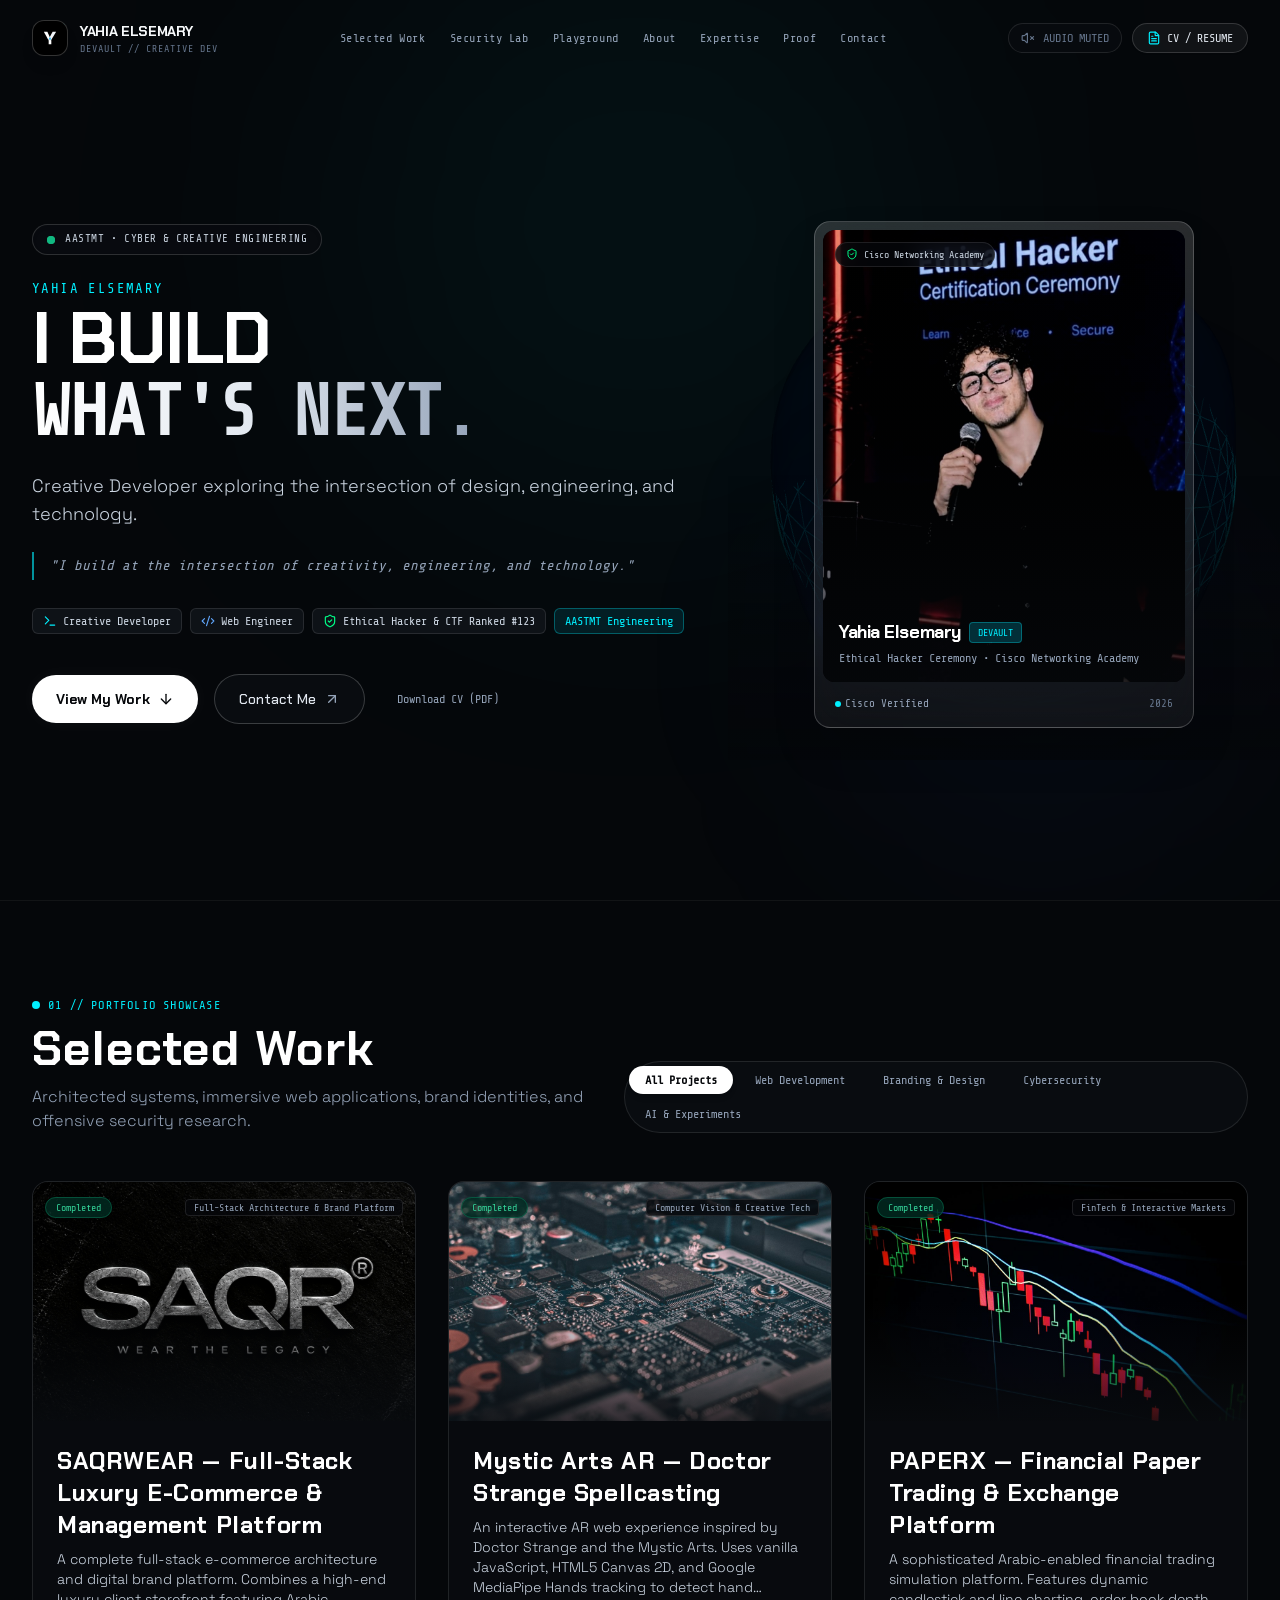
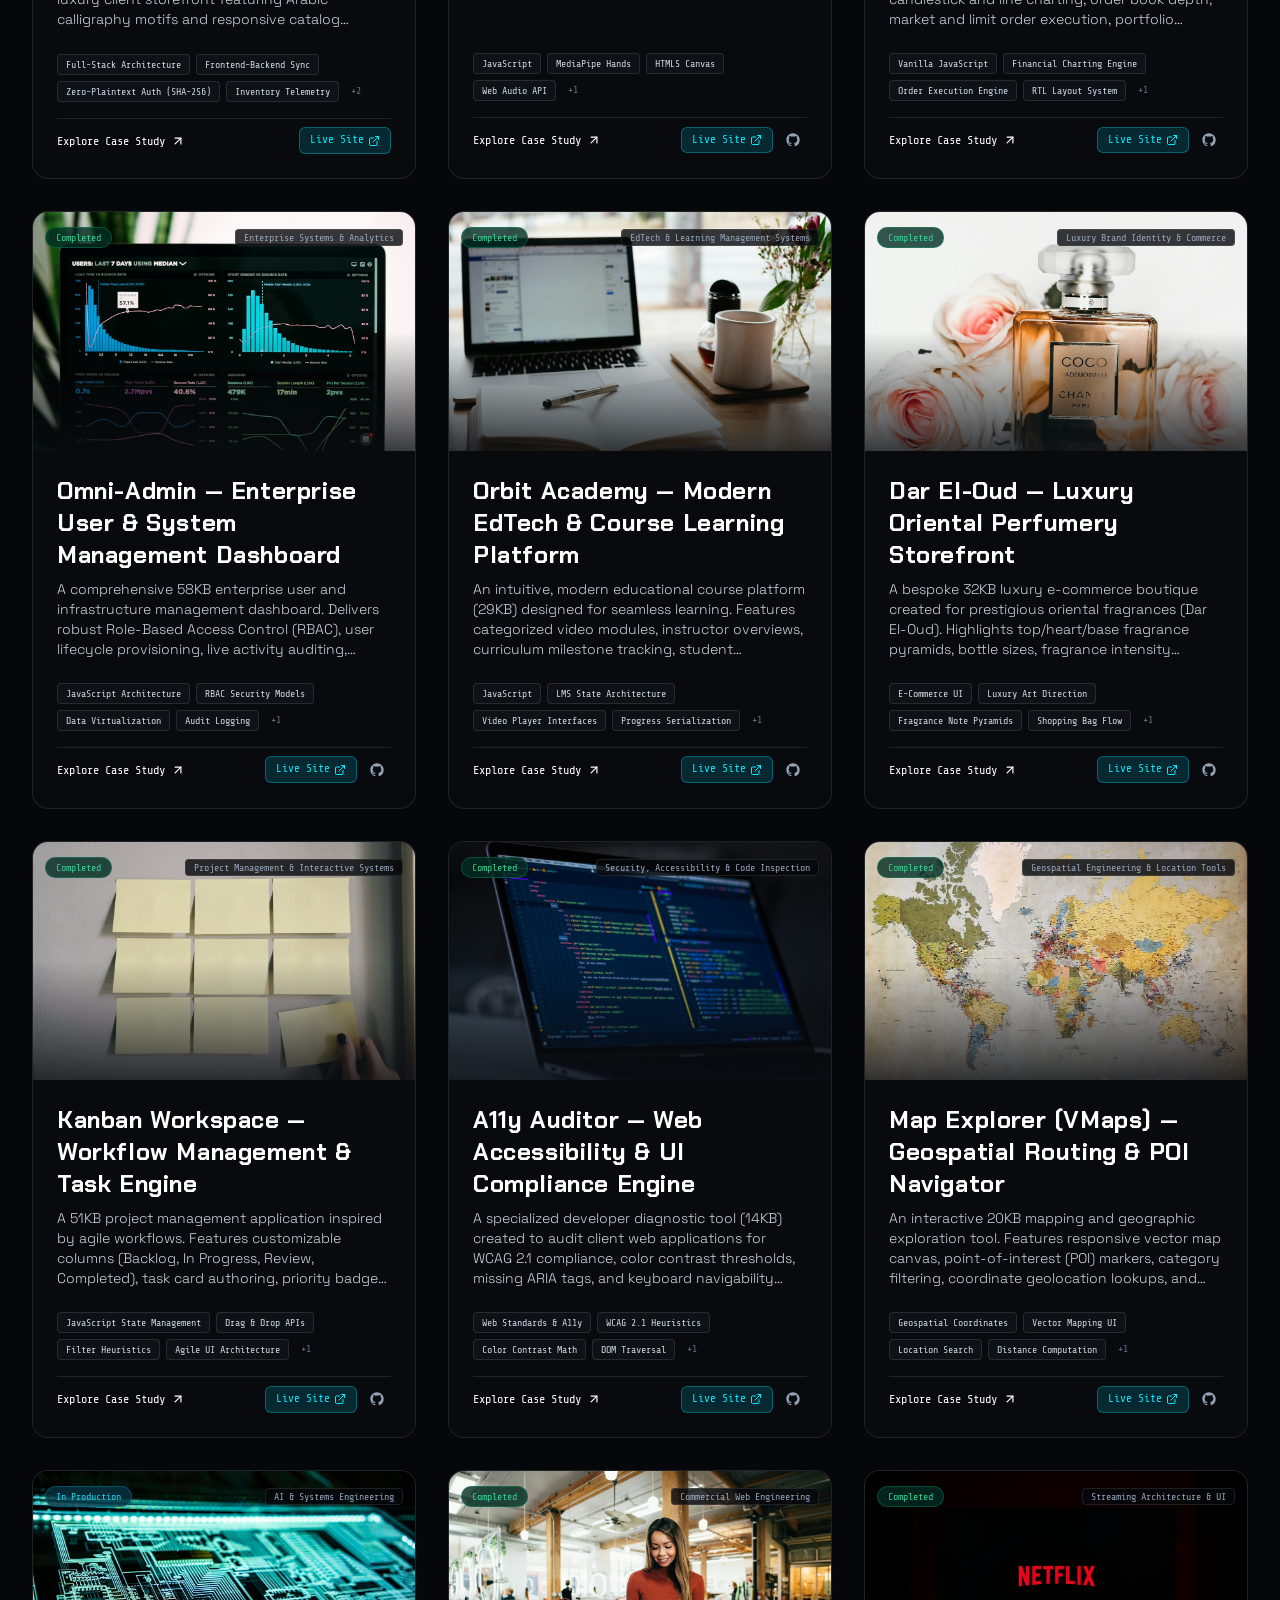
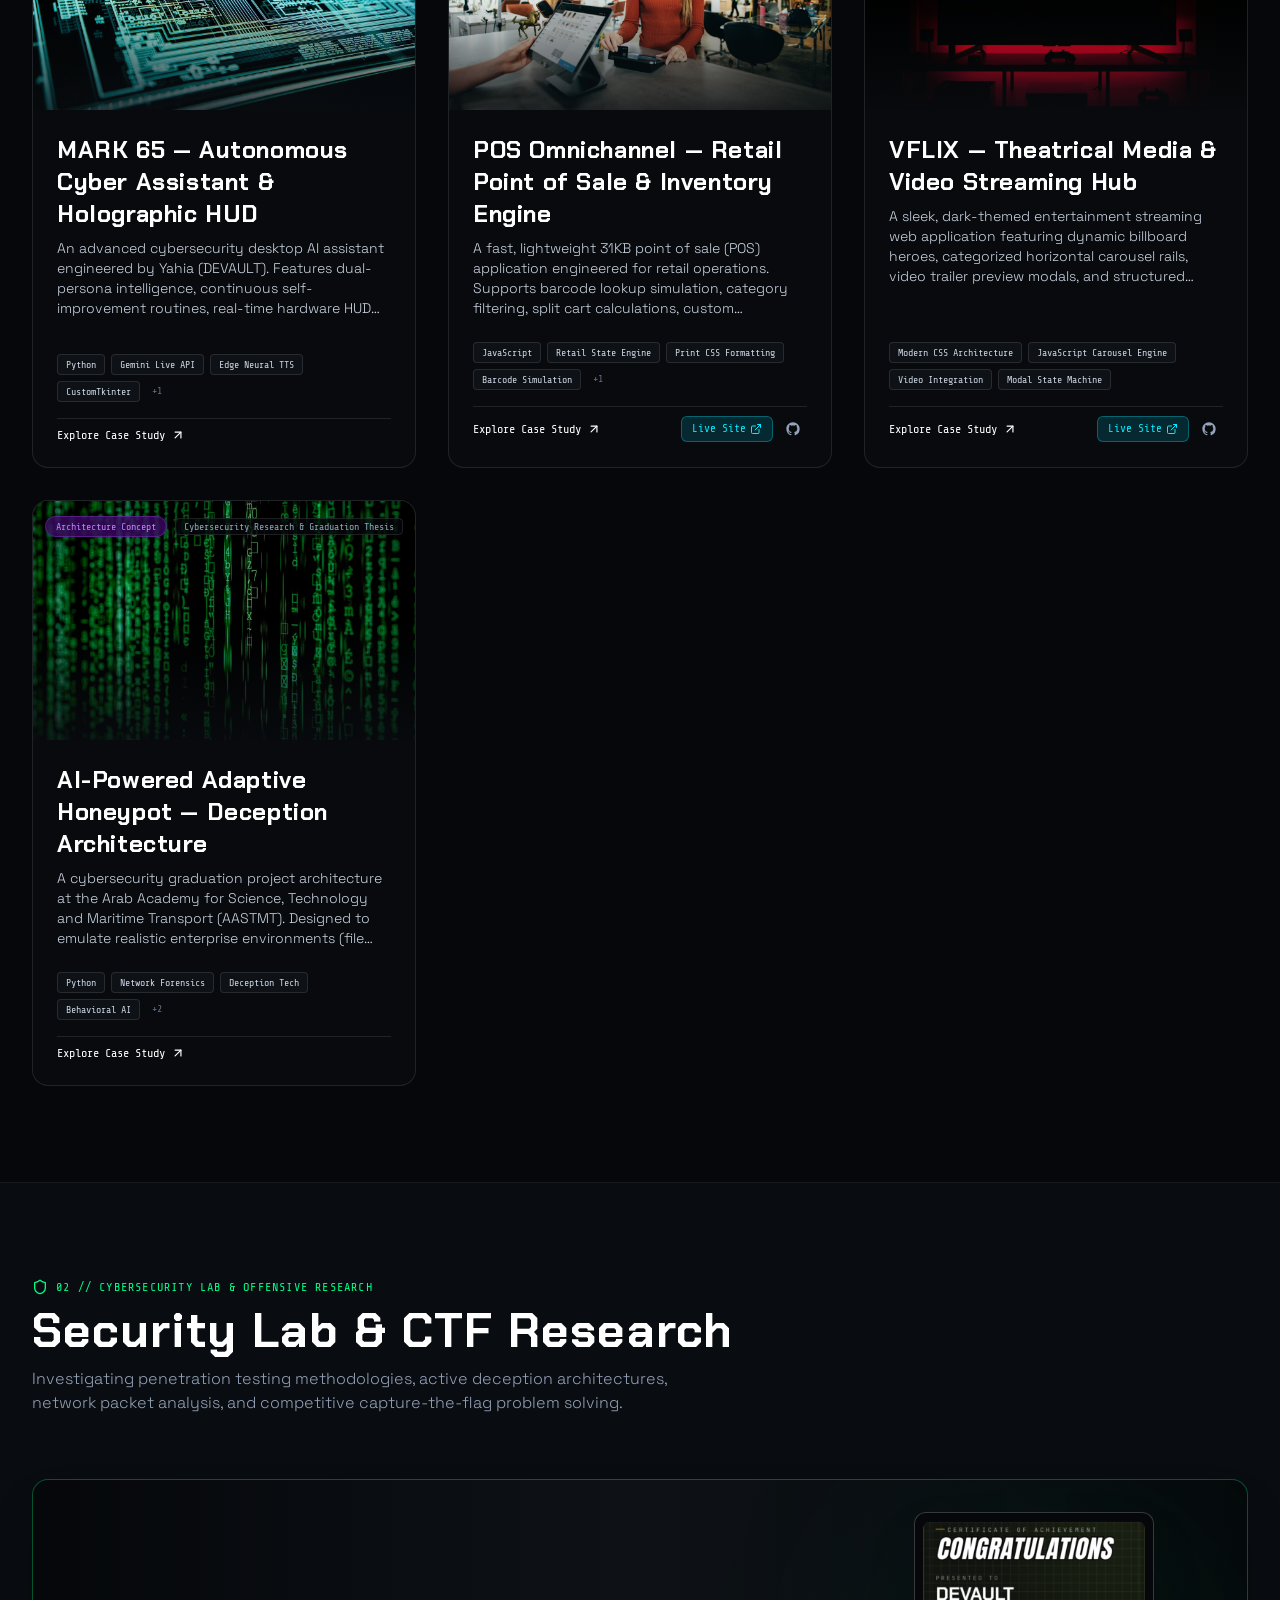
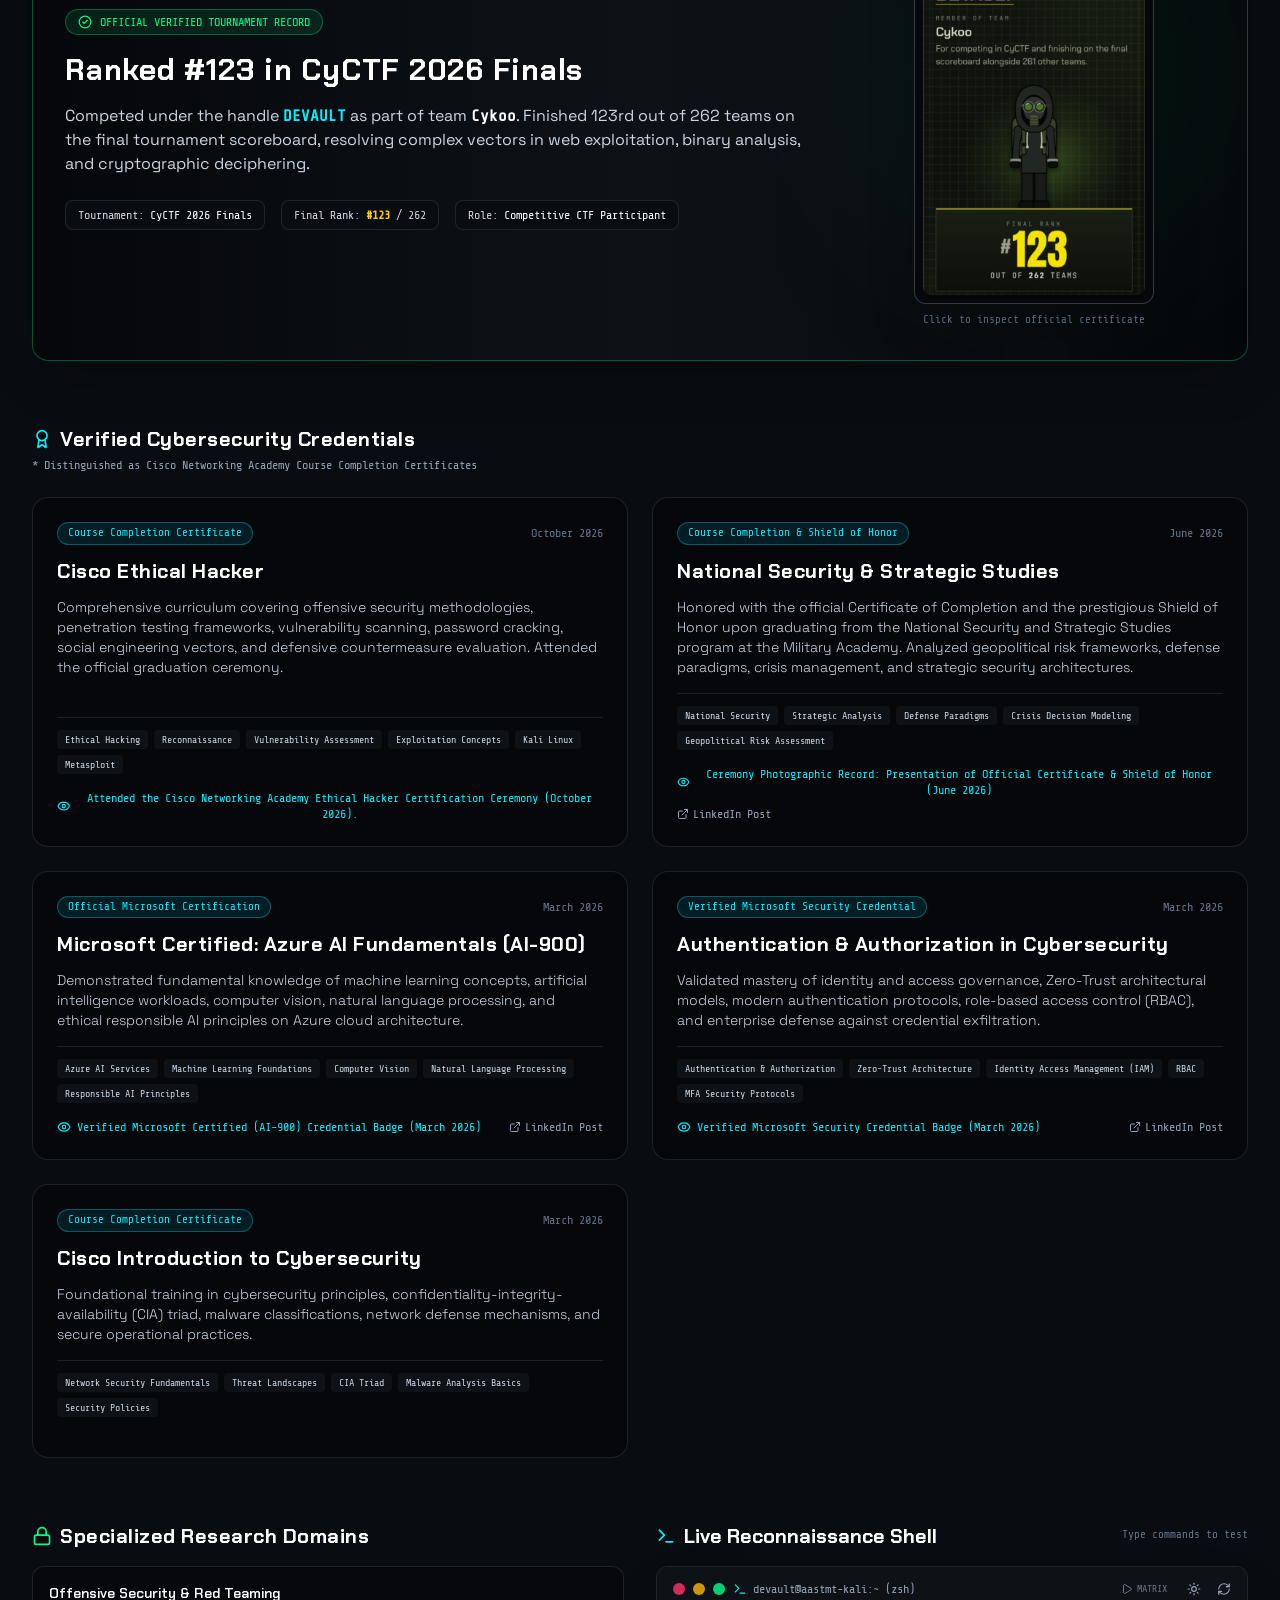
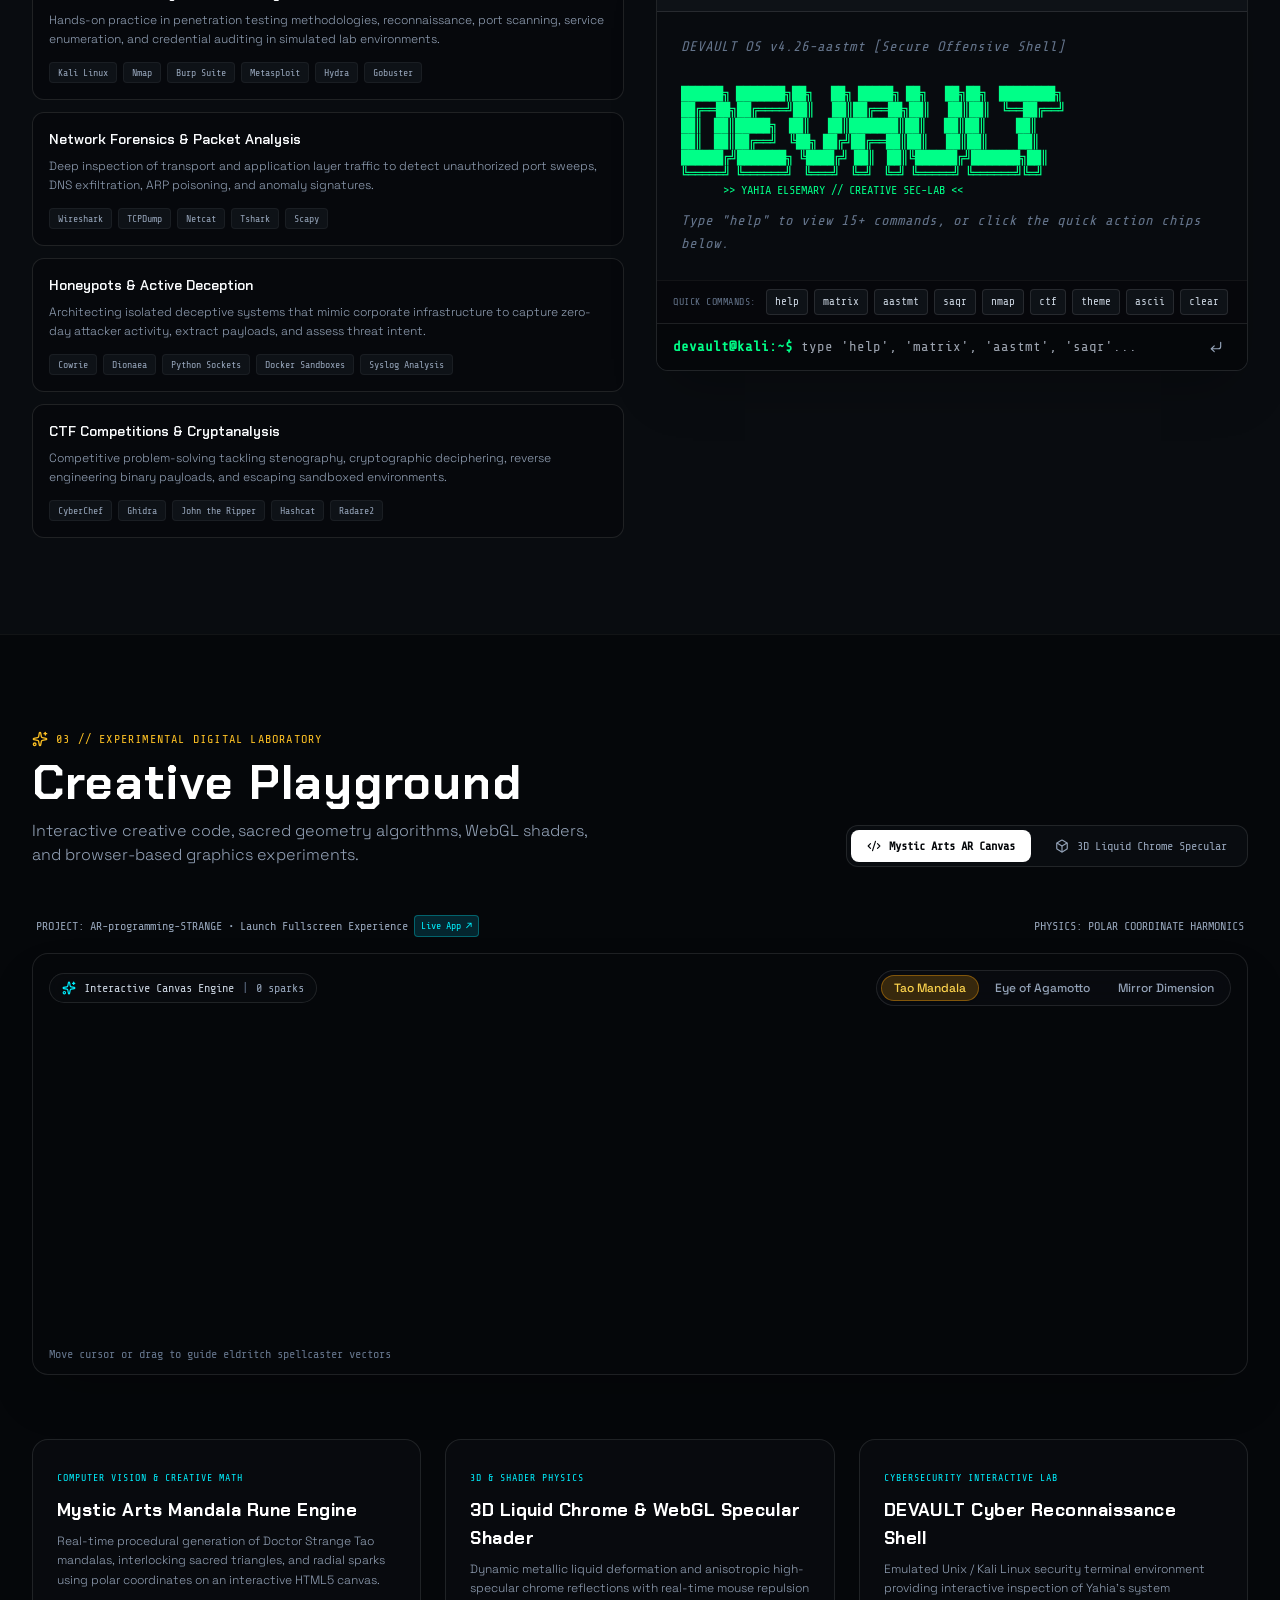
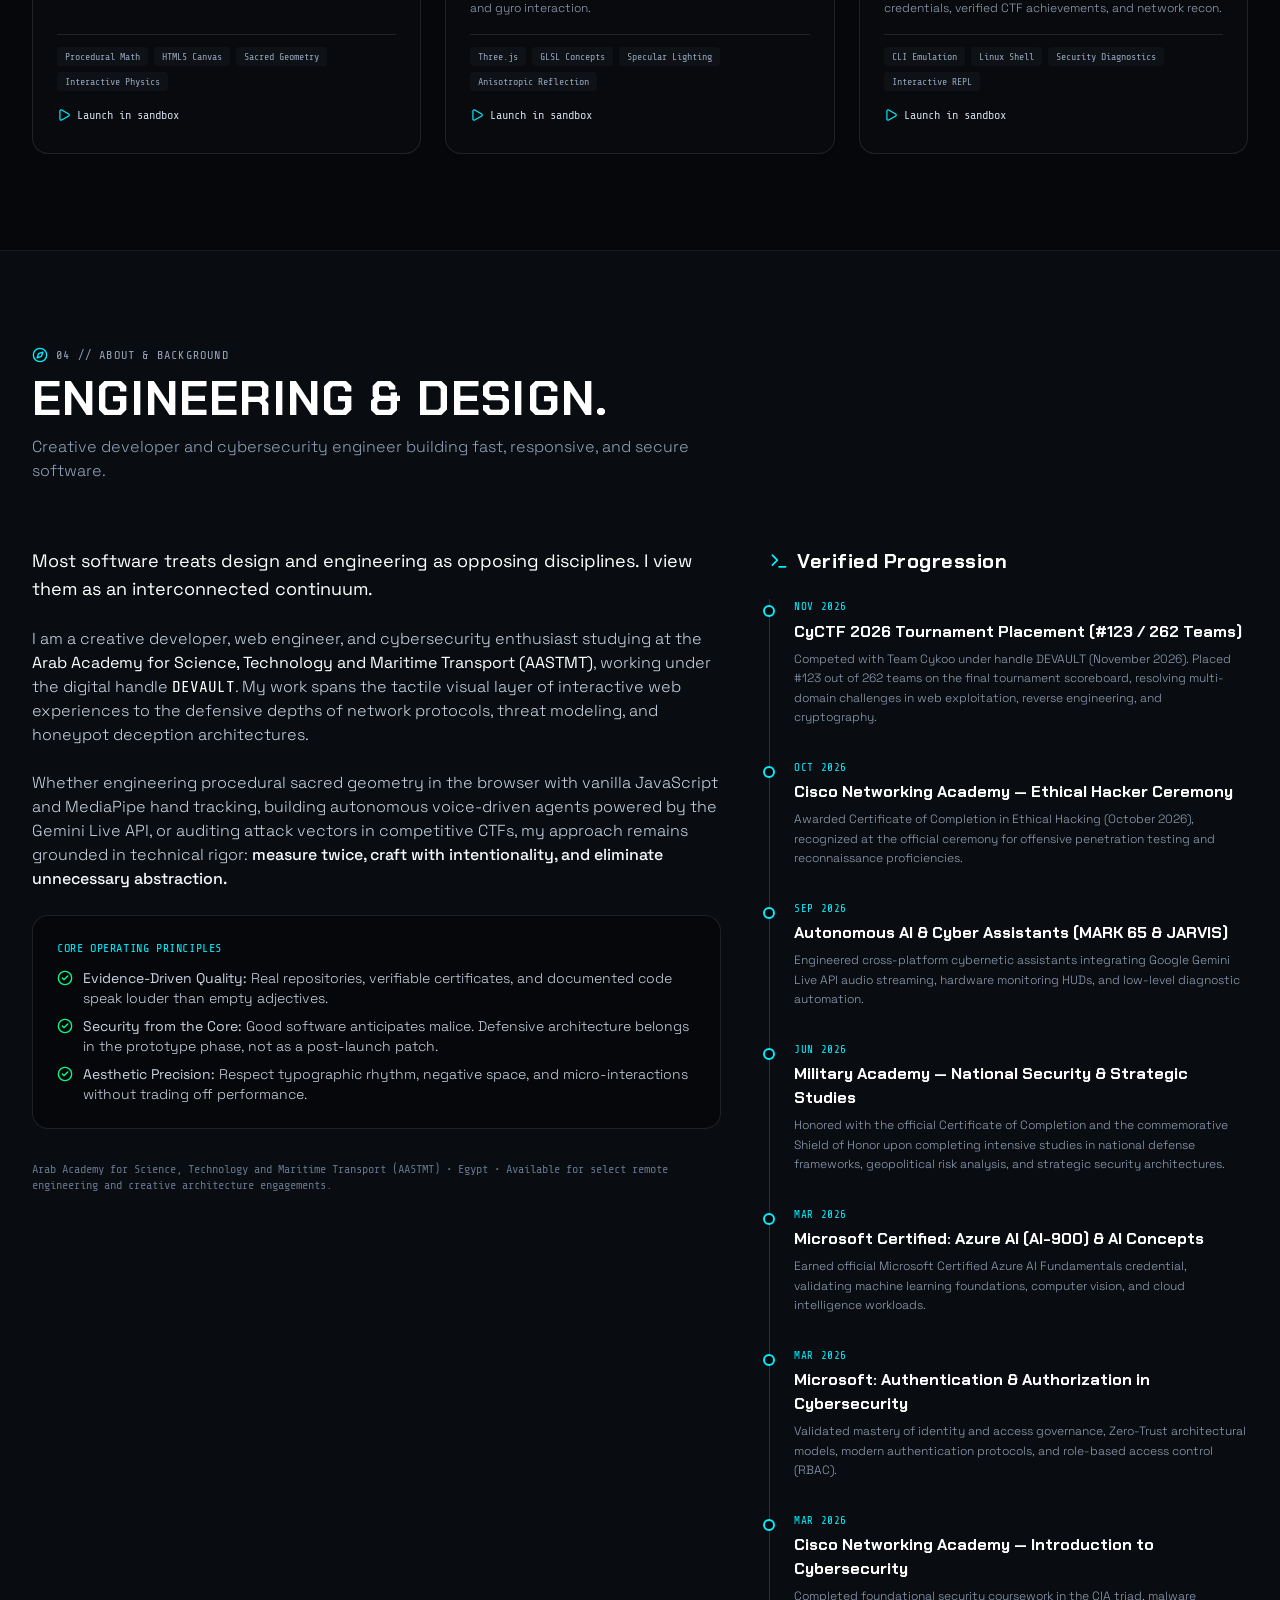
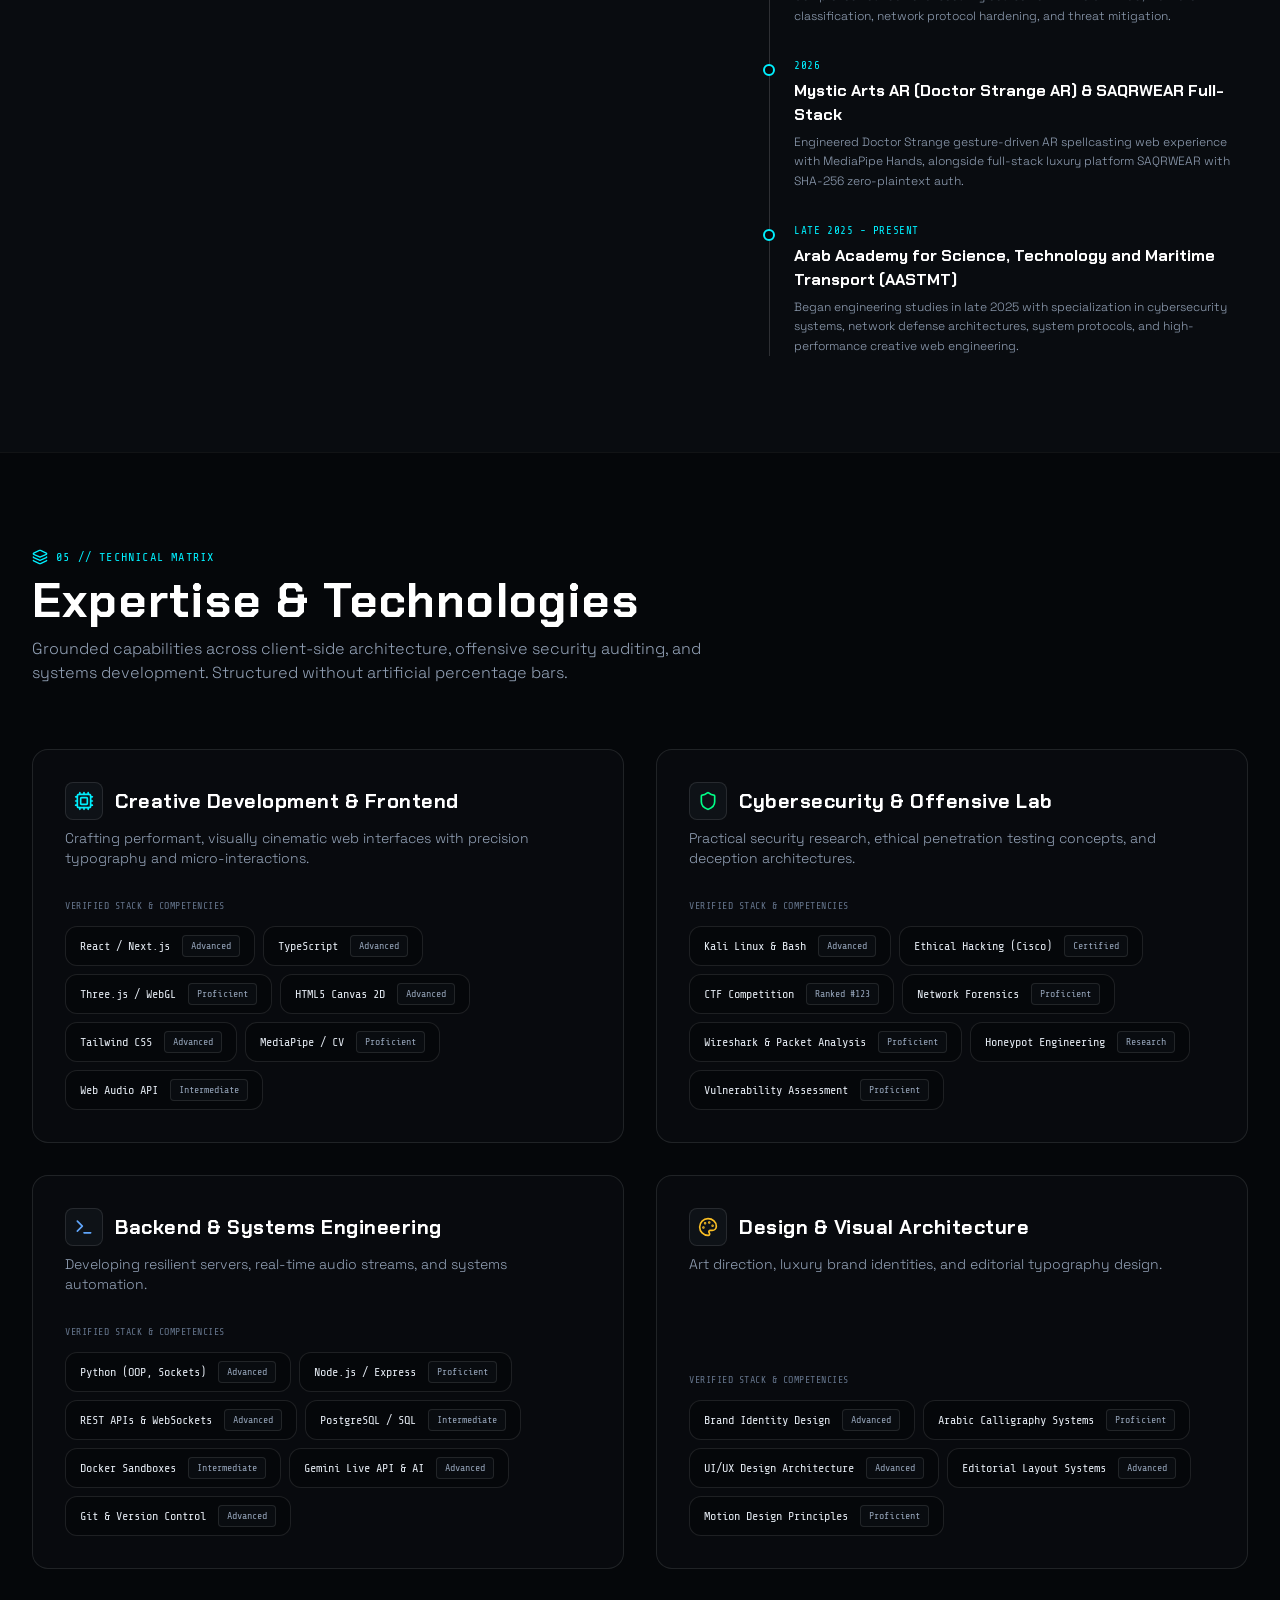
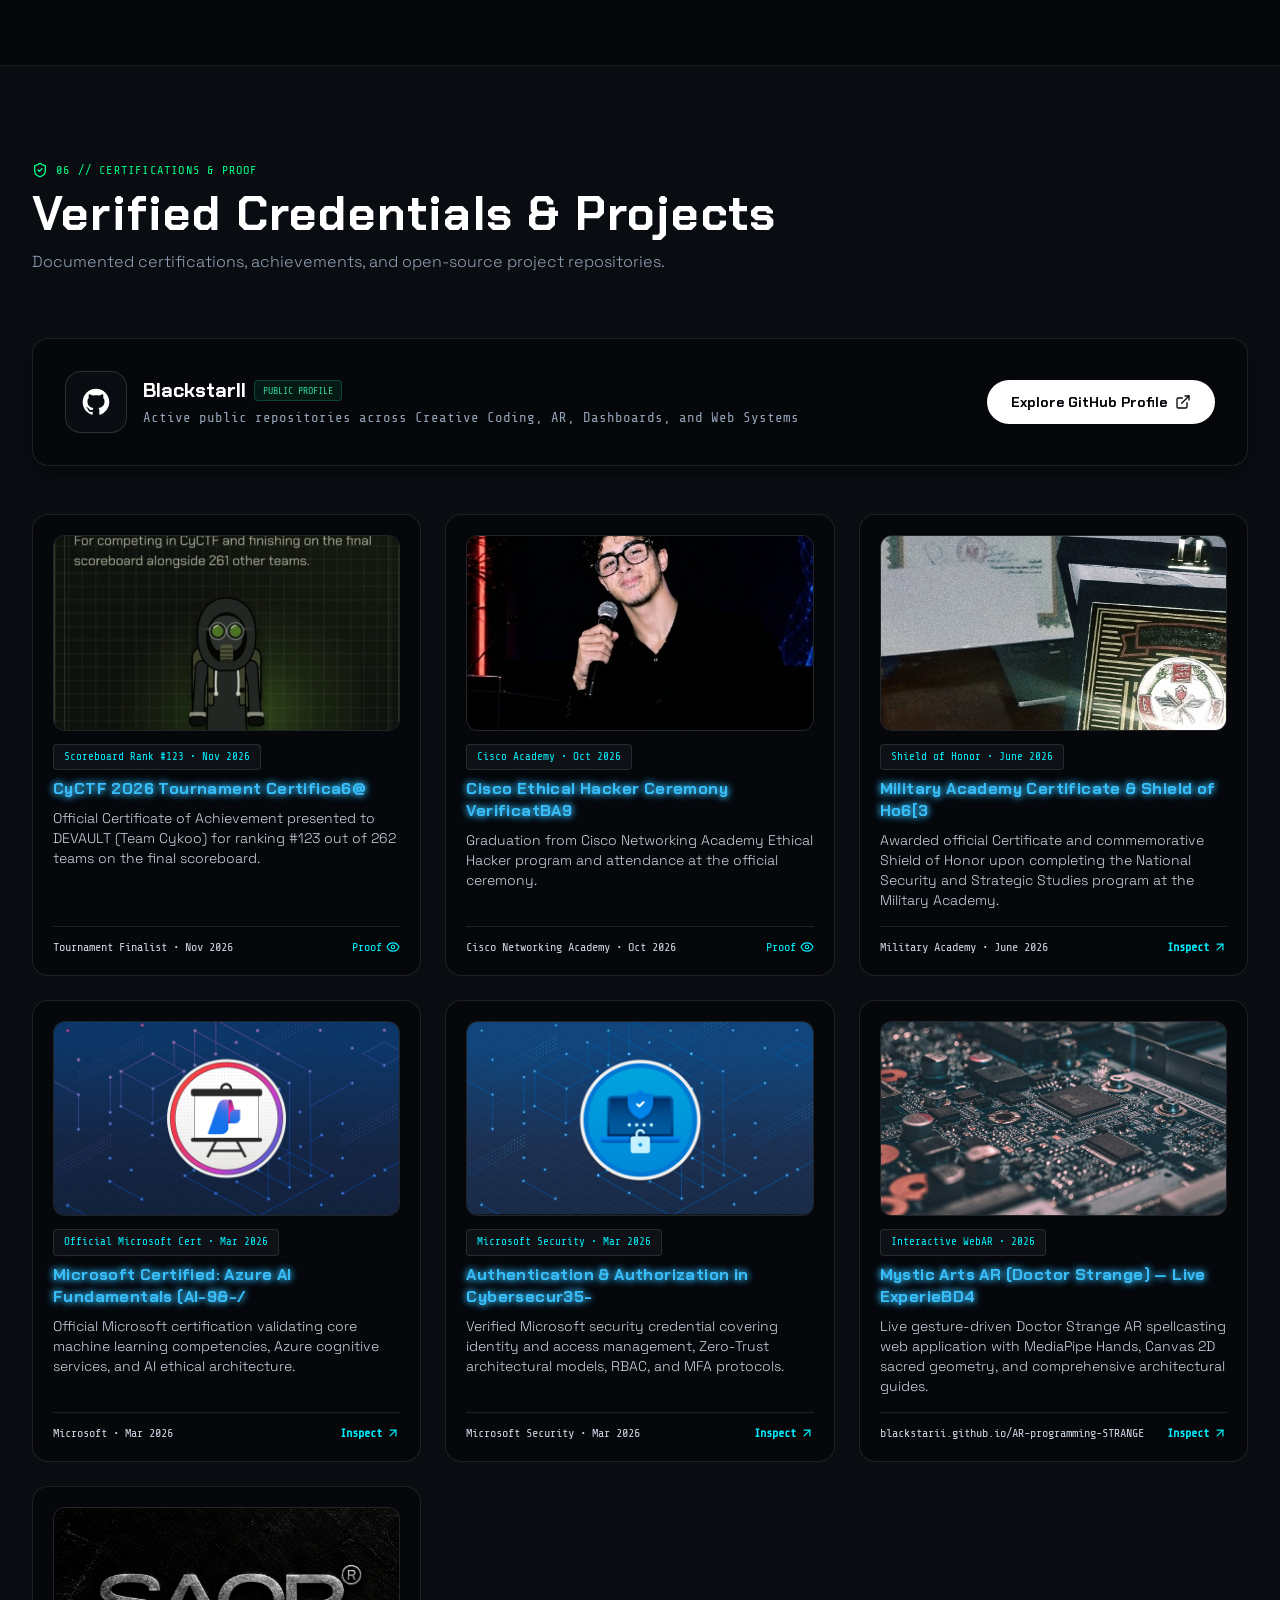
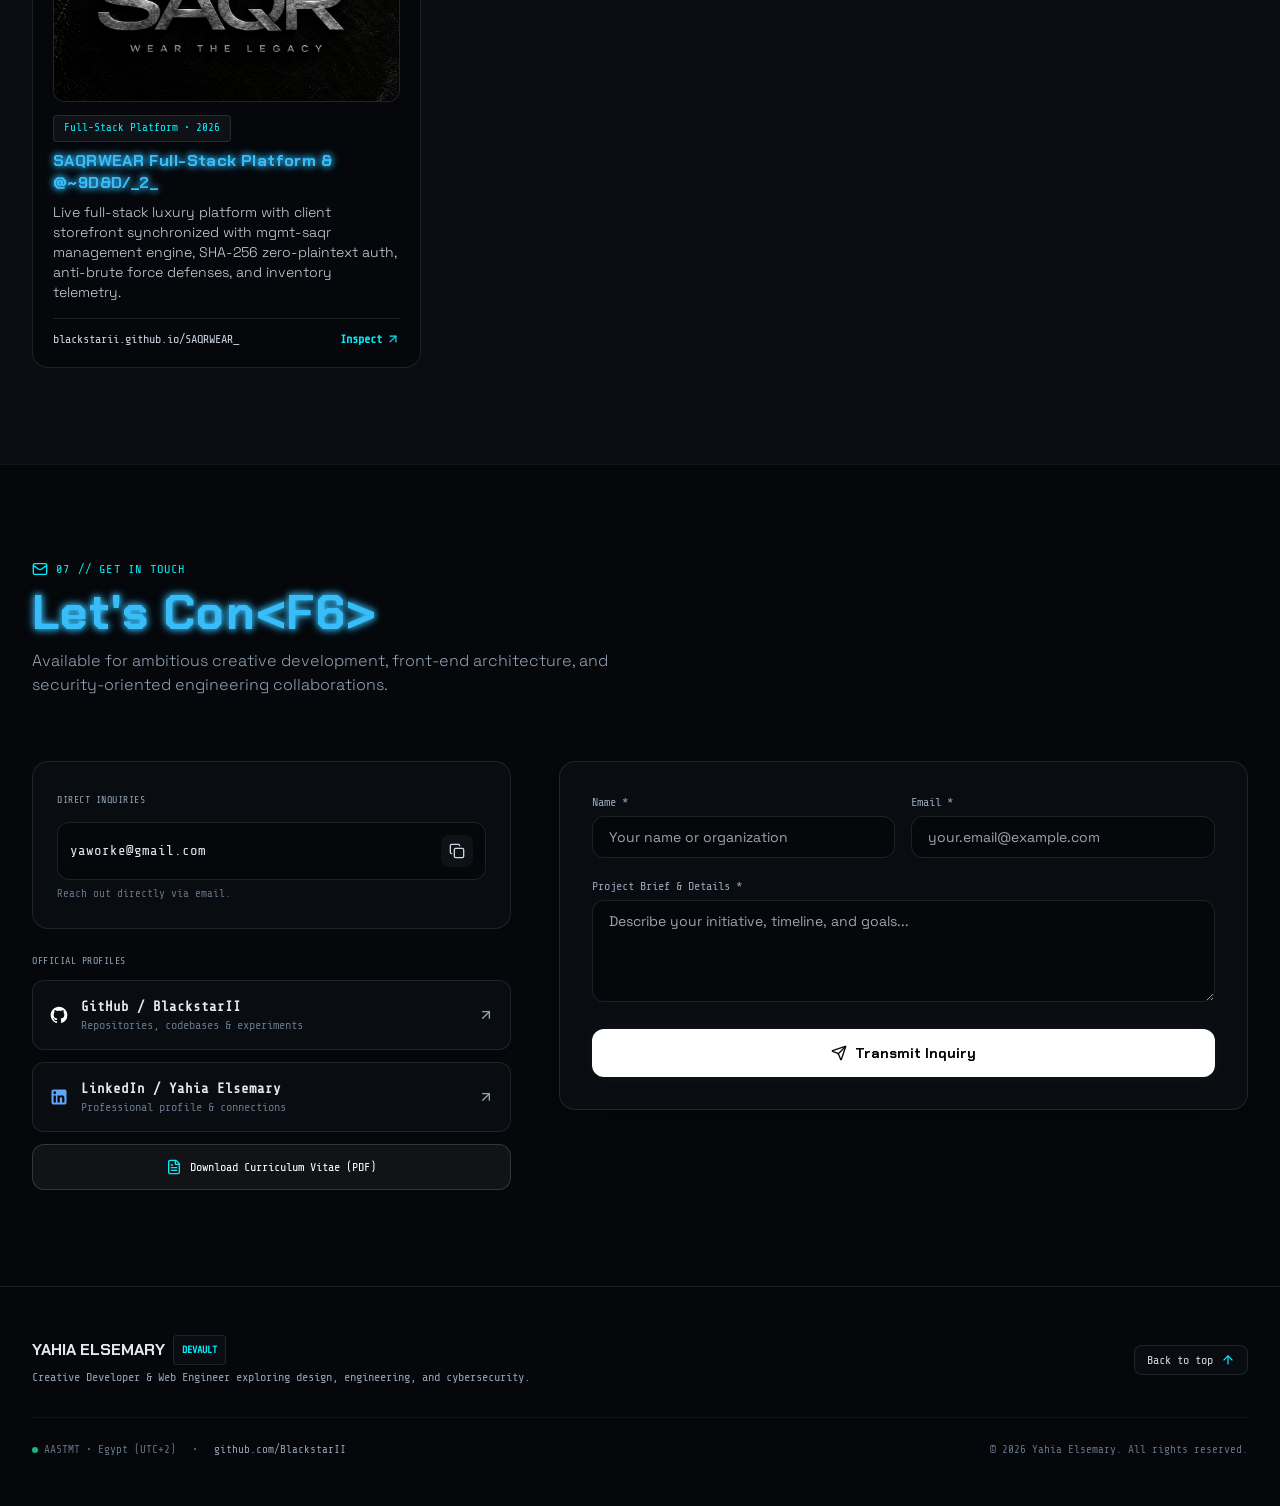
==== commit 3f016cca: "Install Vercel Web Analytics # Vercel Web Analytics Implementation  ## Summary Successfully installe" ====
--- a/index.html
+++ b/index.html
@@ -14,6 +14,10 @@
     <link rel="preconnect" href="https://fonts.googleapis.com">
     <link rel="preconnect" href="https://fonts.gstatic.com" crossorigin>
     <link href="https://fonts.googleapis.com/css2?family=Chakra+Petch:wght@500;600;700&family=JetBrains+Mono:wght@400;500;600;700&family=Share+Tech+Mono&family=Space+Grotesk:wght@400;500;600;700&family=Syne:wght@600;700;800;900&display=swap" rel="stylesheet">
+    <script>
+      window.va = window.va || function () { (window.vaq = window.vaq || []).push(arguments); };
+    </script>
+    <script defer src="/_vercel/insights/script.js"></script>
     <script type="module" crossorigin>(function(){const t=document.createElement("link").relList;if(t&&t.supports&&t.supports("modulepreload"))return;for(const l of document.querySelectorAll('link[rel="modulepreload"]'))s(l);new MutationObserver(l=>{for(const c of l)if(c.type==="childList")for(const o of c.addedNodes)o.tagName==="LINK"&&o.rel==="modulepreload"&&s(o)}).observe(document,{childList:!0,subtree:!0});function A(l){const c={};return l.integrity&&(c.integrity=l.integrity),l.referrerPolicy&&(c.referrerPolicy=l.referrerPolicy),l.crossOrigin==="use-credentials"?c.credentials="include":l.crossOrigin==="anonymous"?c.credentials="omit":c.credentials="same-origin",c}function s(l){if(l.ep)return;l.ep=!0;const c=A(l);fetch(l.href,c)}})();function Xy(r){return r&&r.__esModule&&Object.prototype.hasOwnProperty.call(r,"default")?r.default:r}var po={exports:{}},Zn={},Eo={exports:{}},Se={};/**
  * @license React
  * react.production.min.js
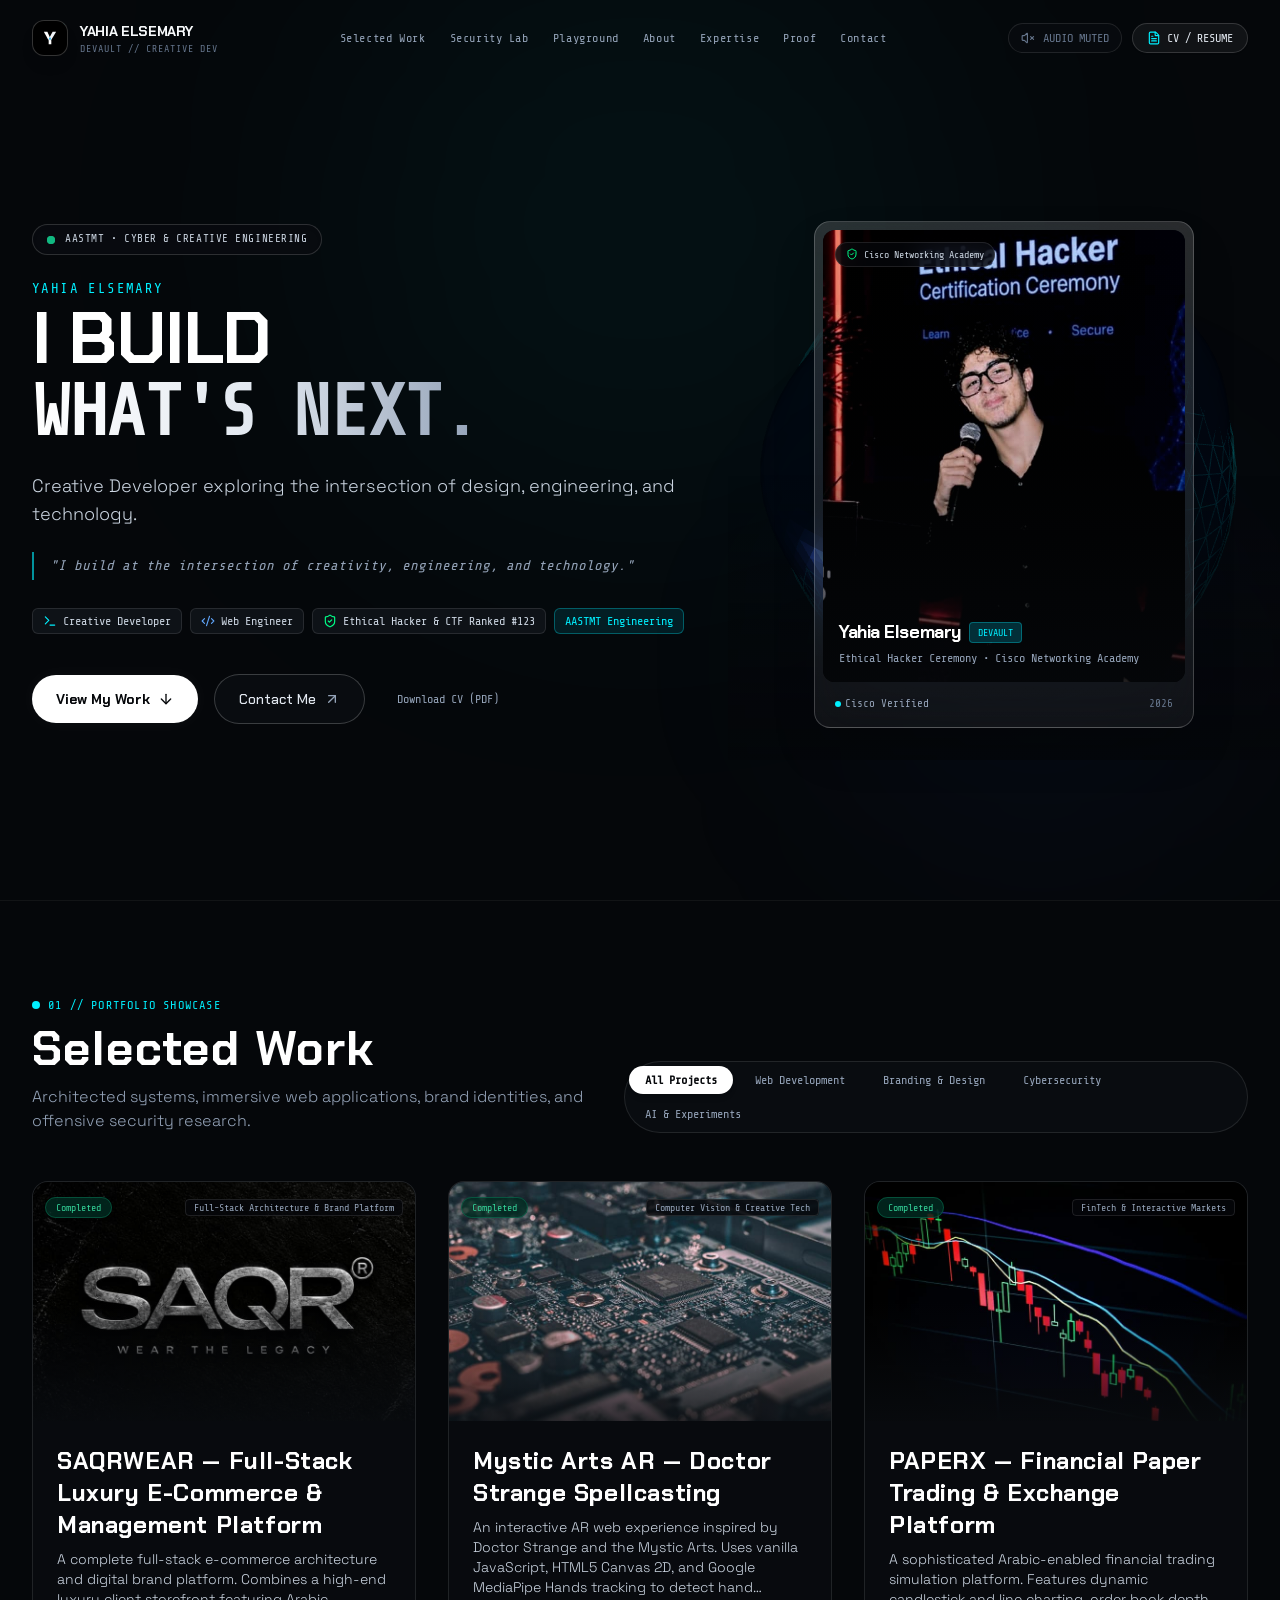
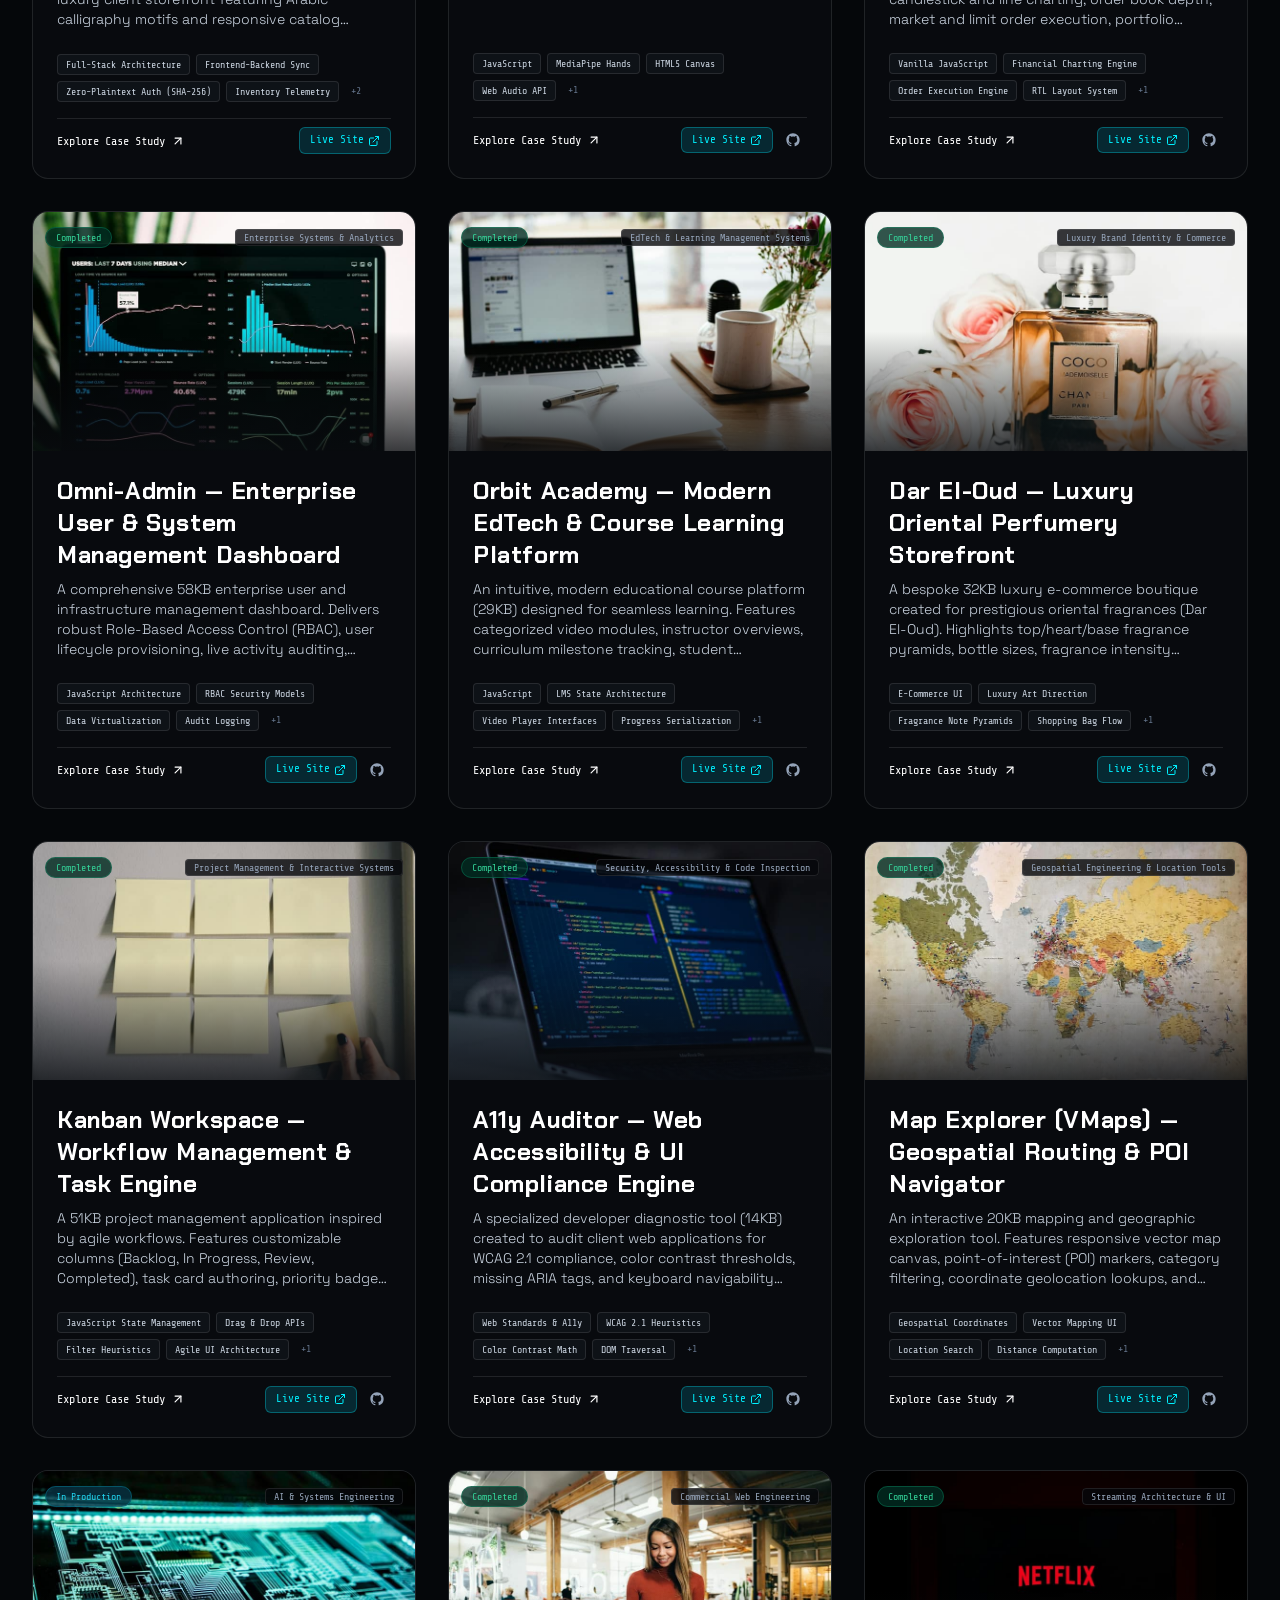
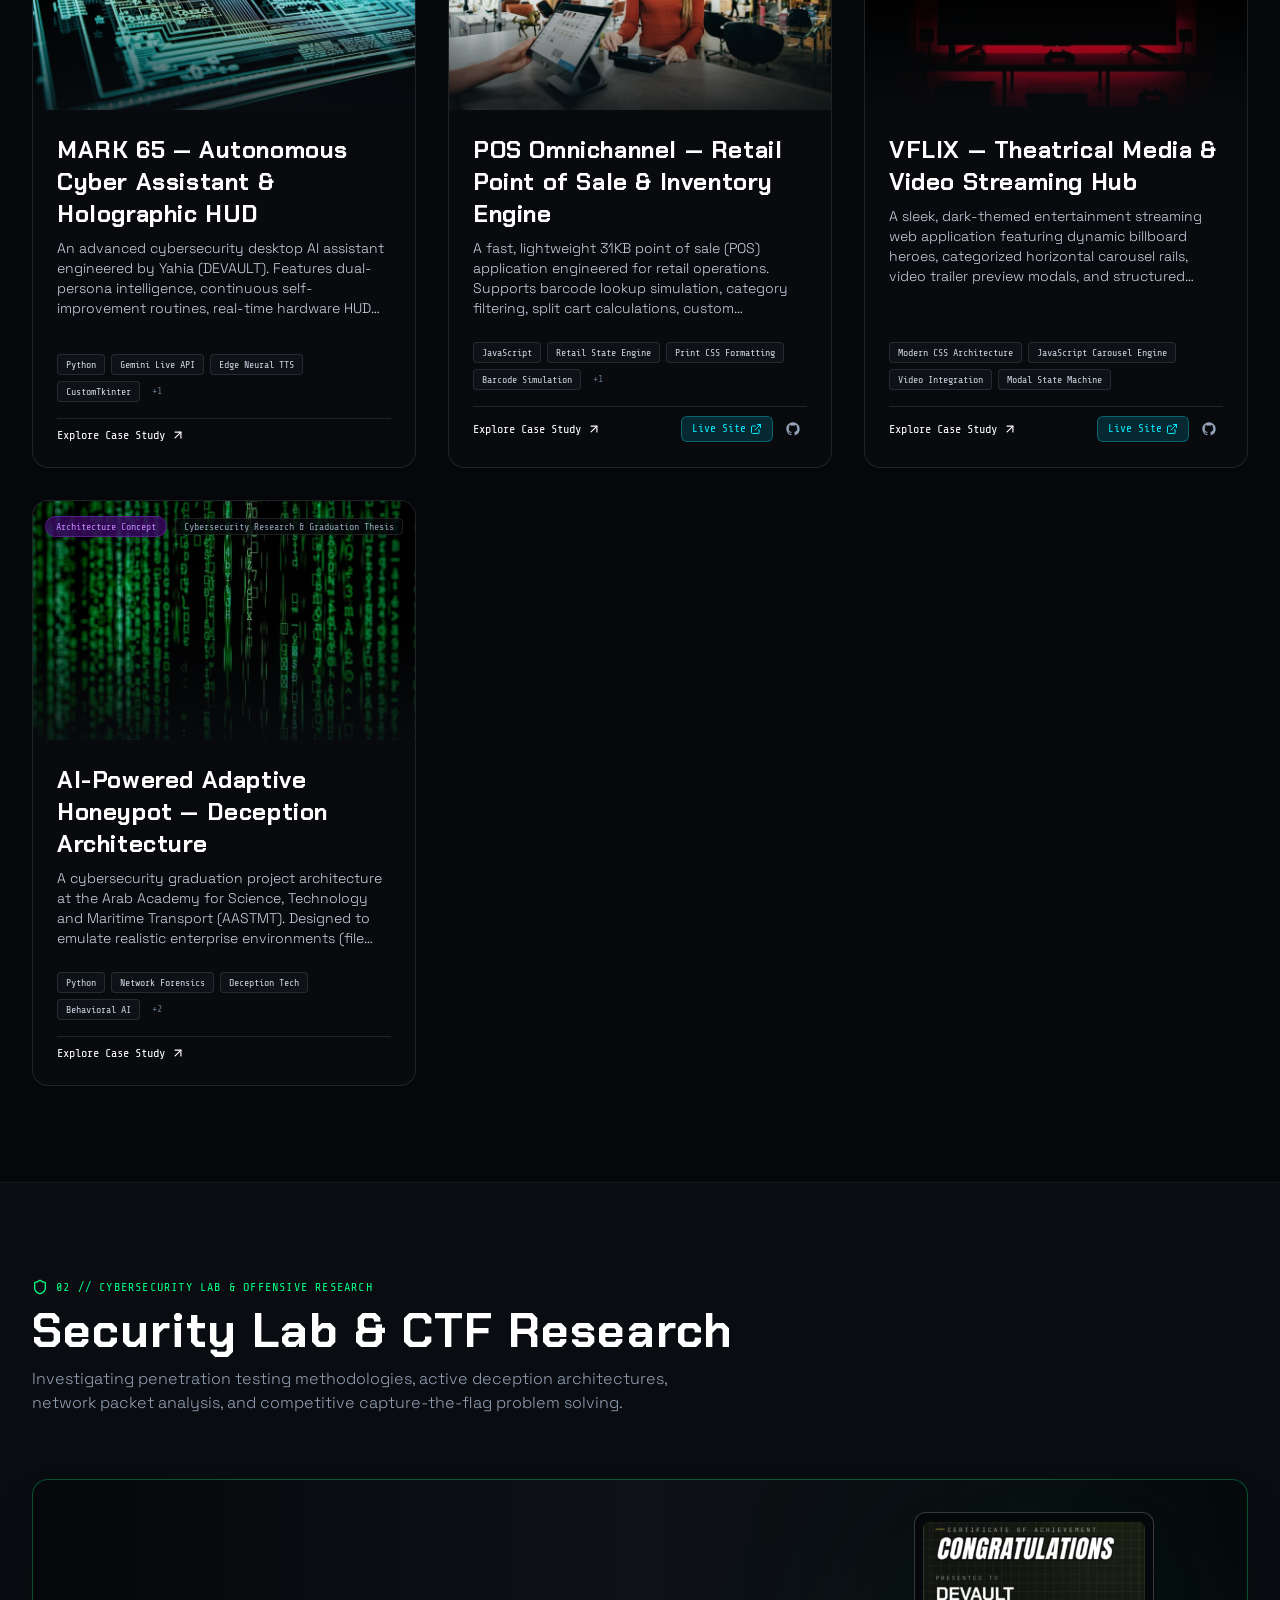
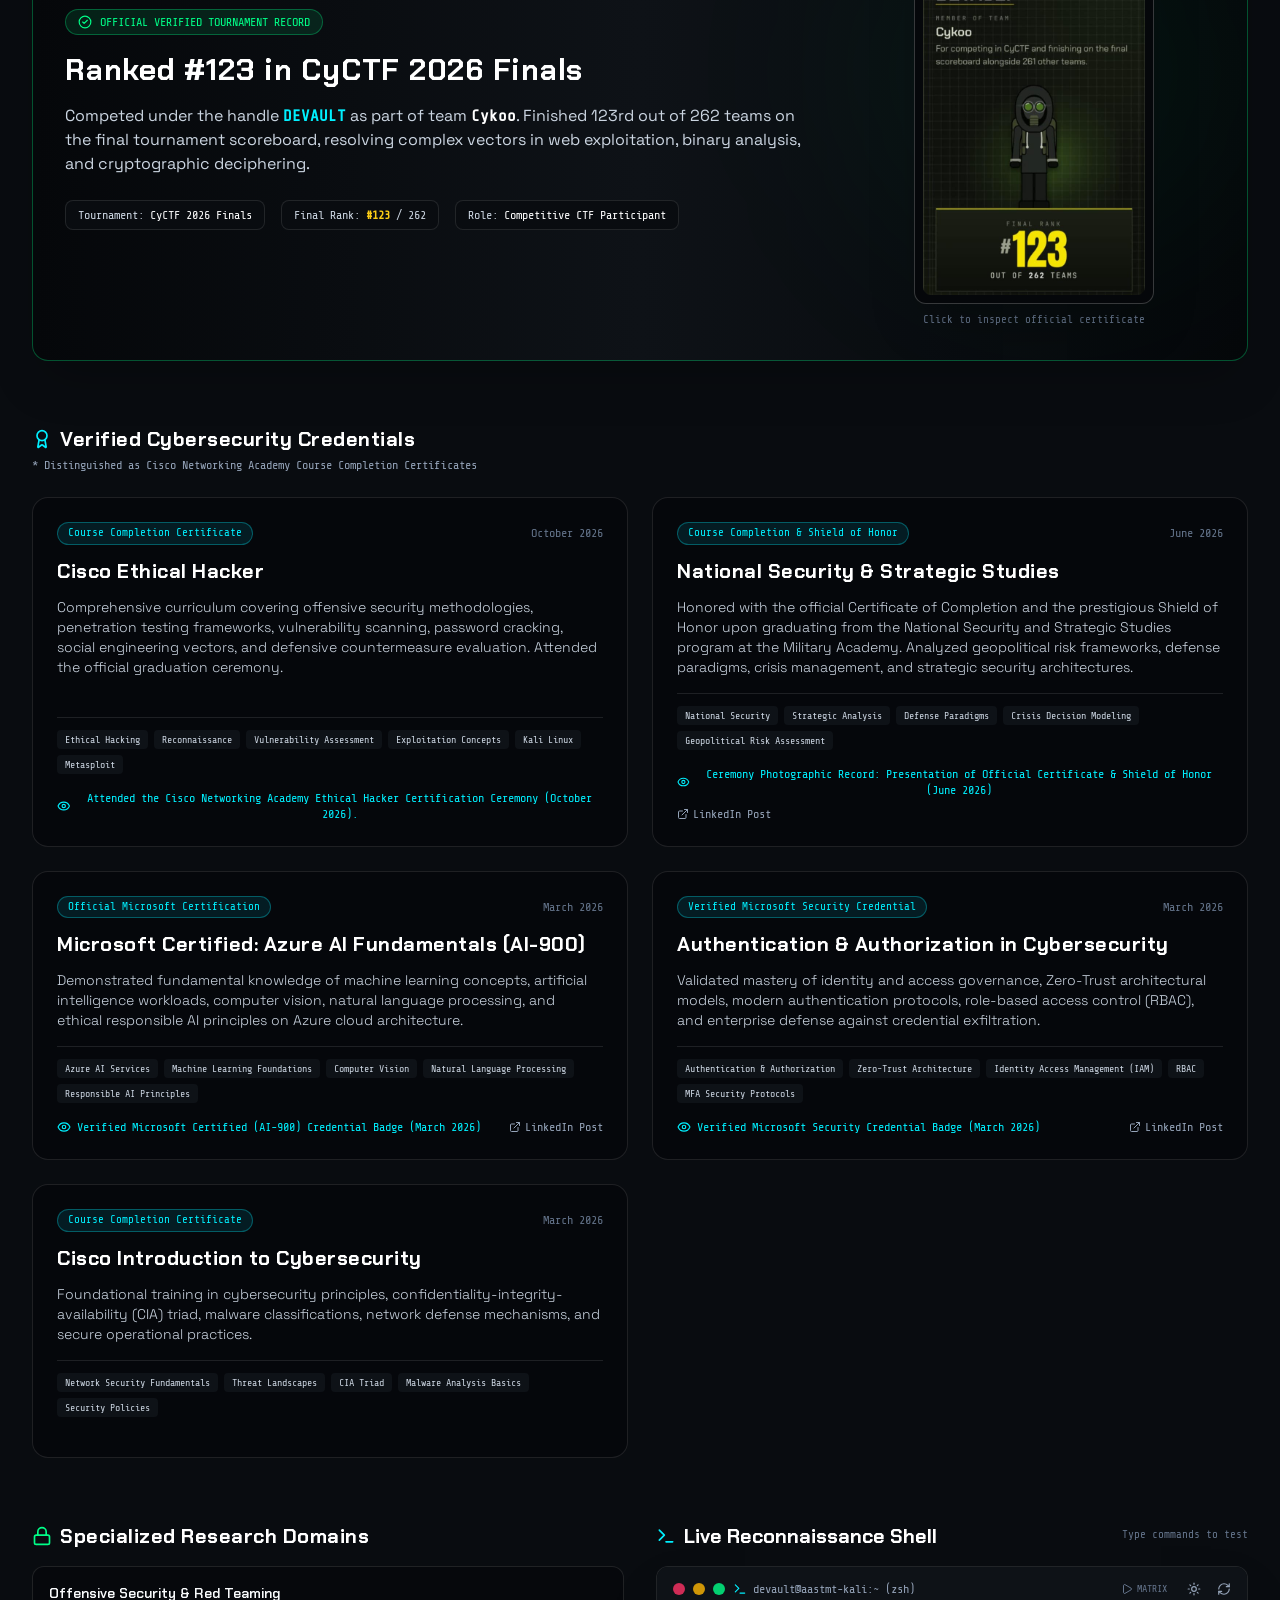
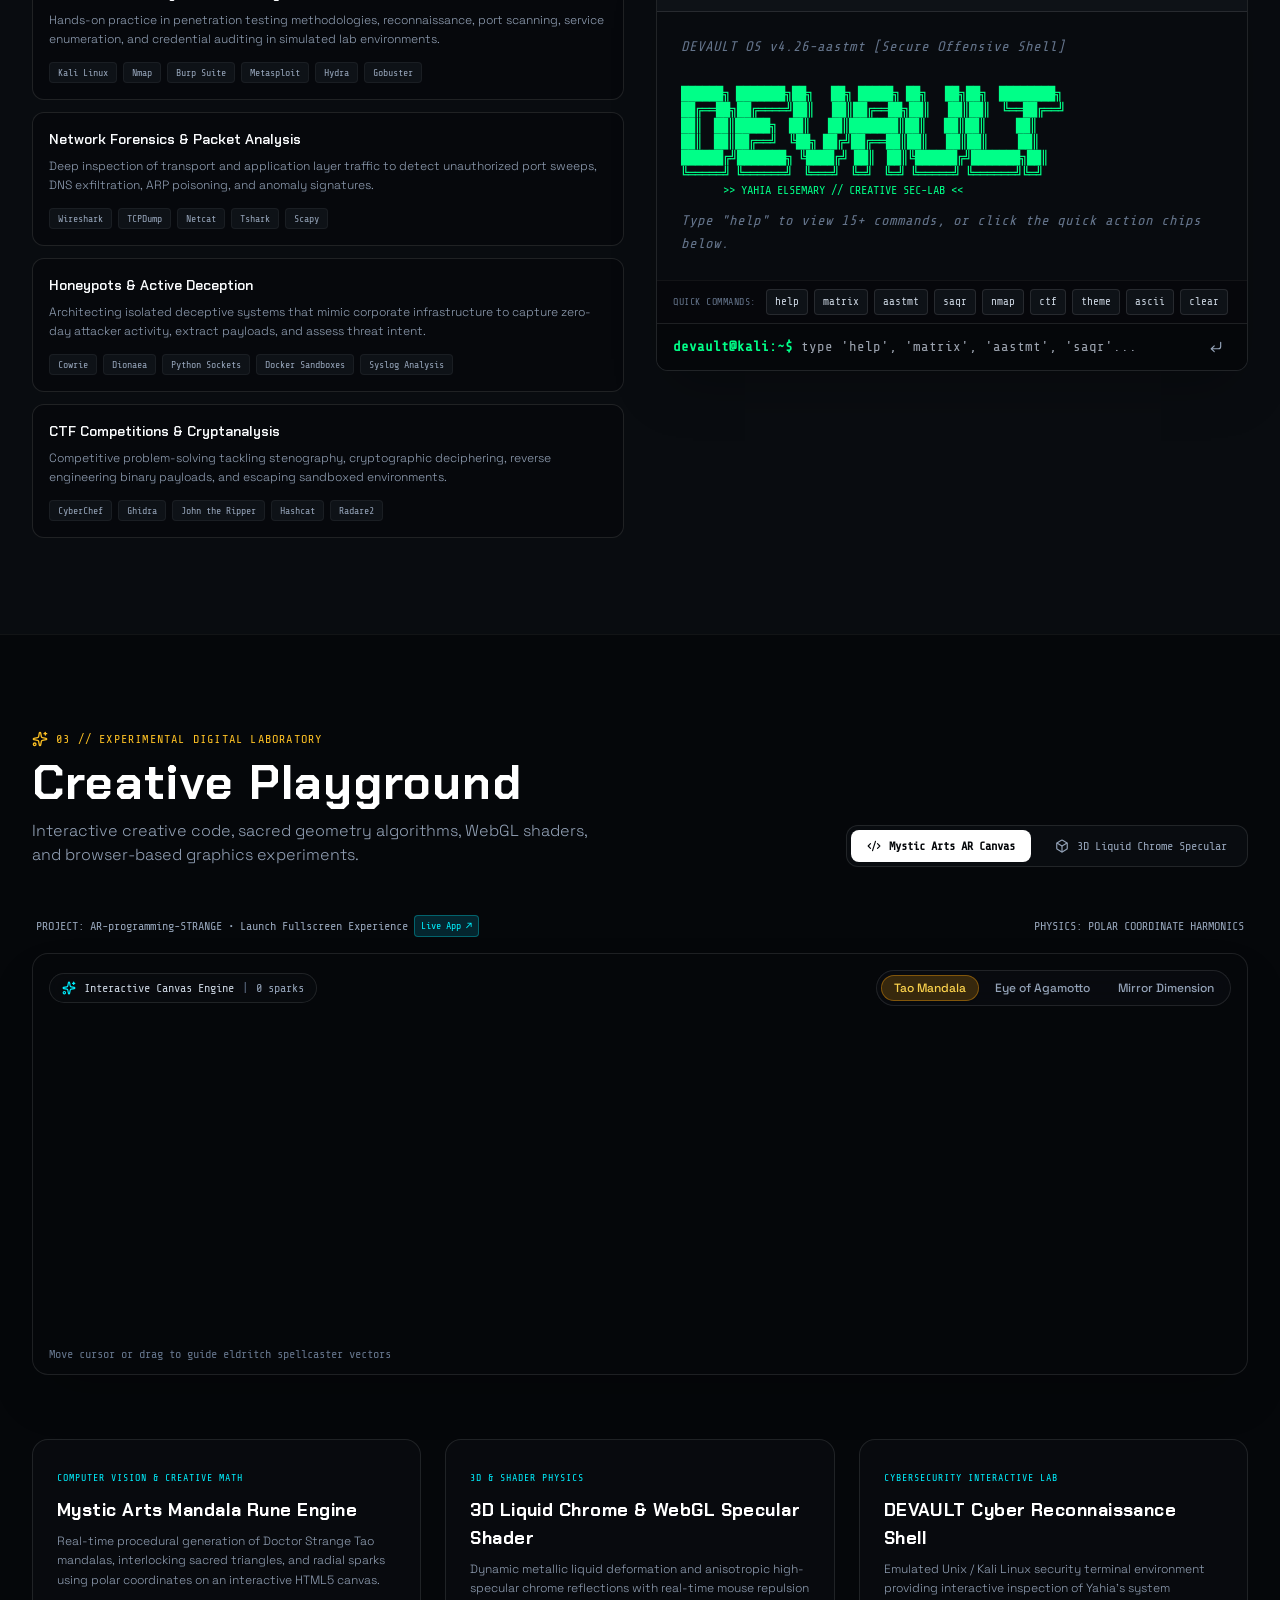
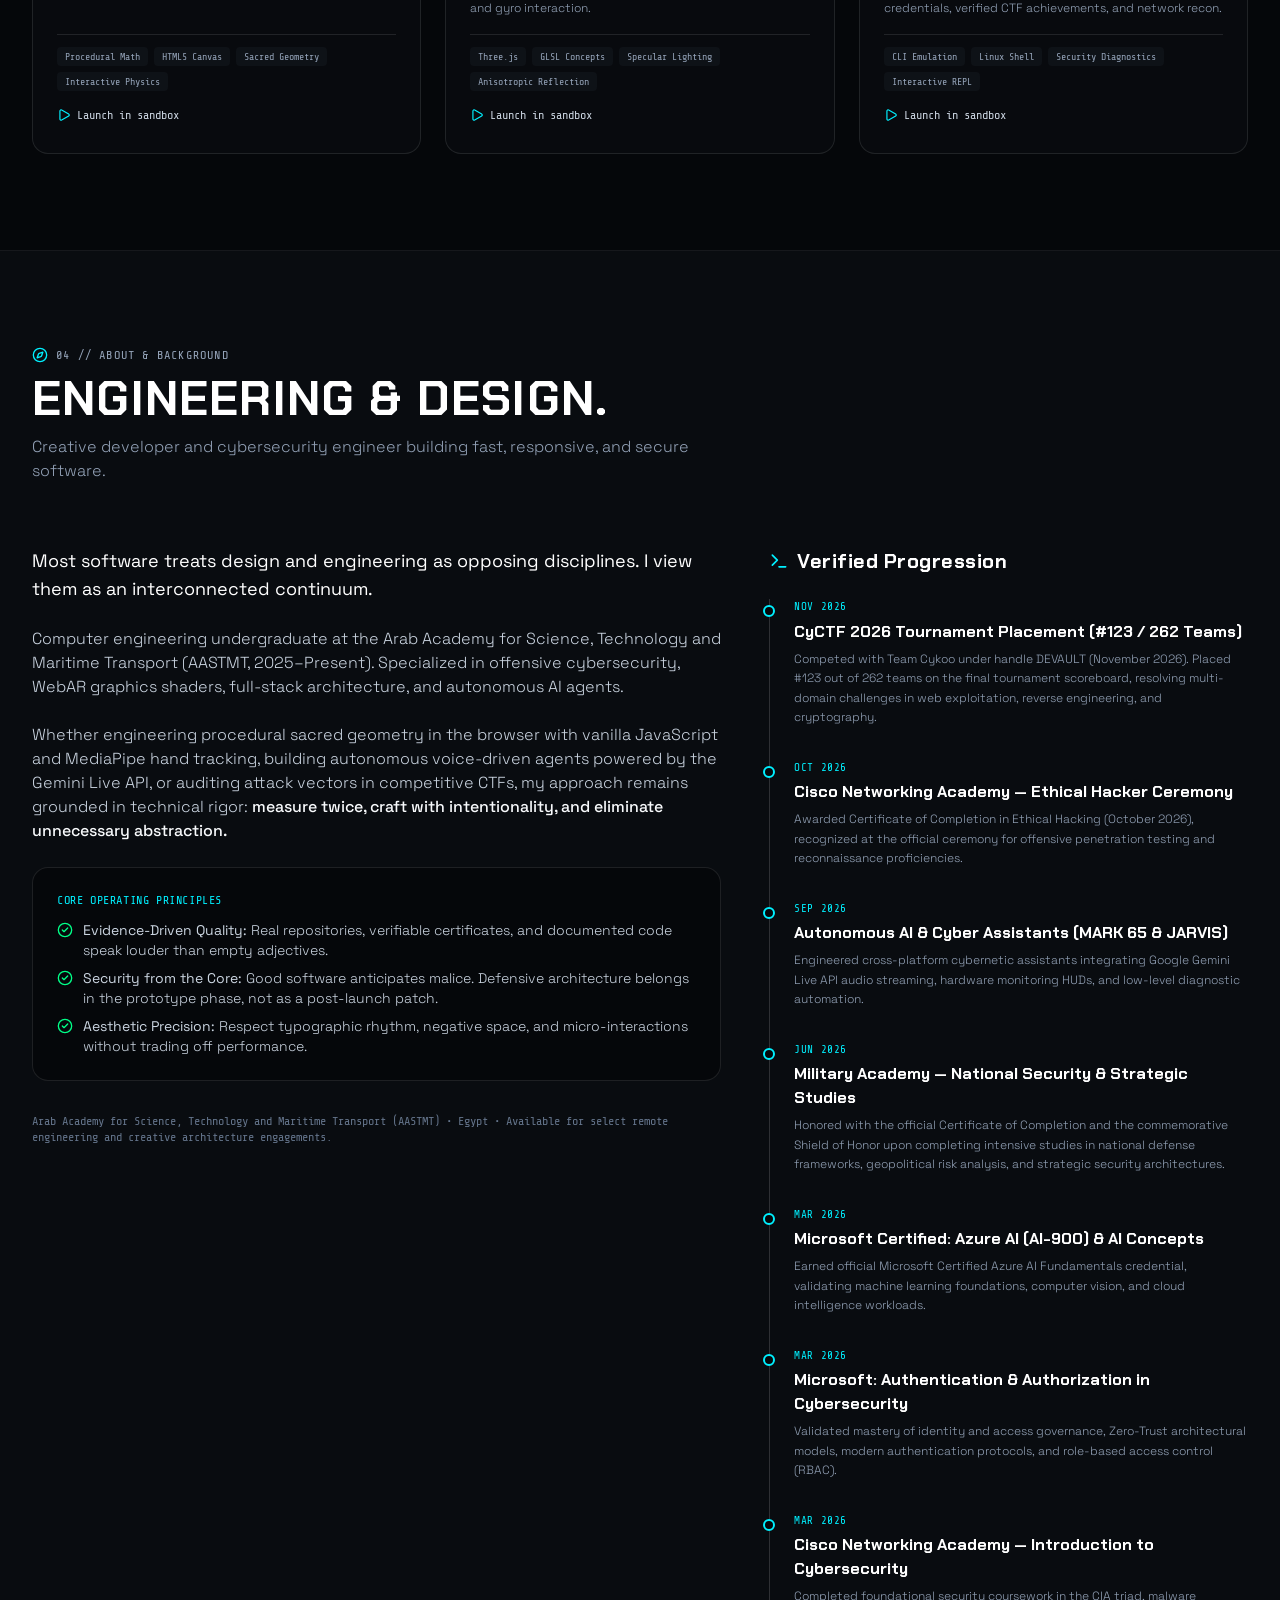
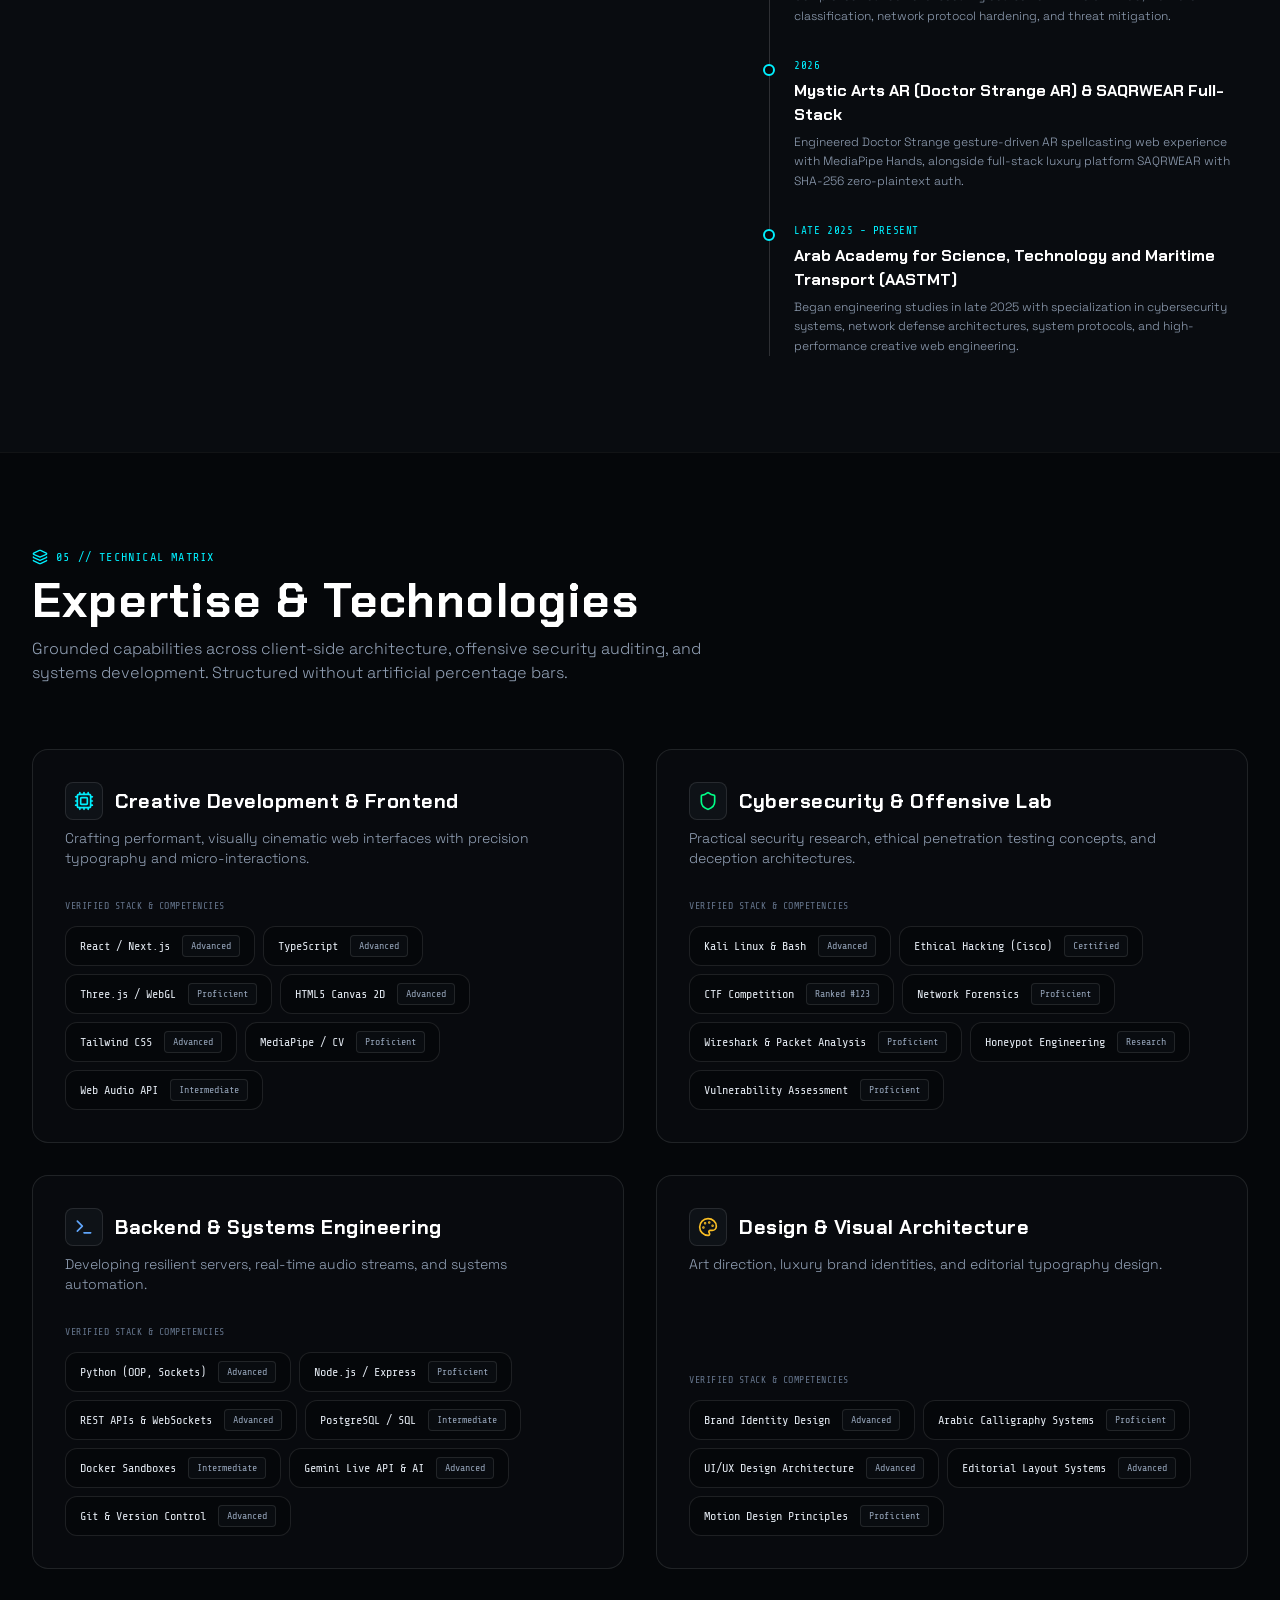
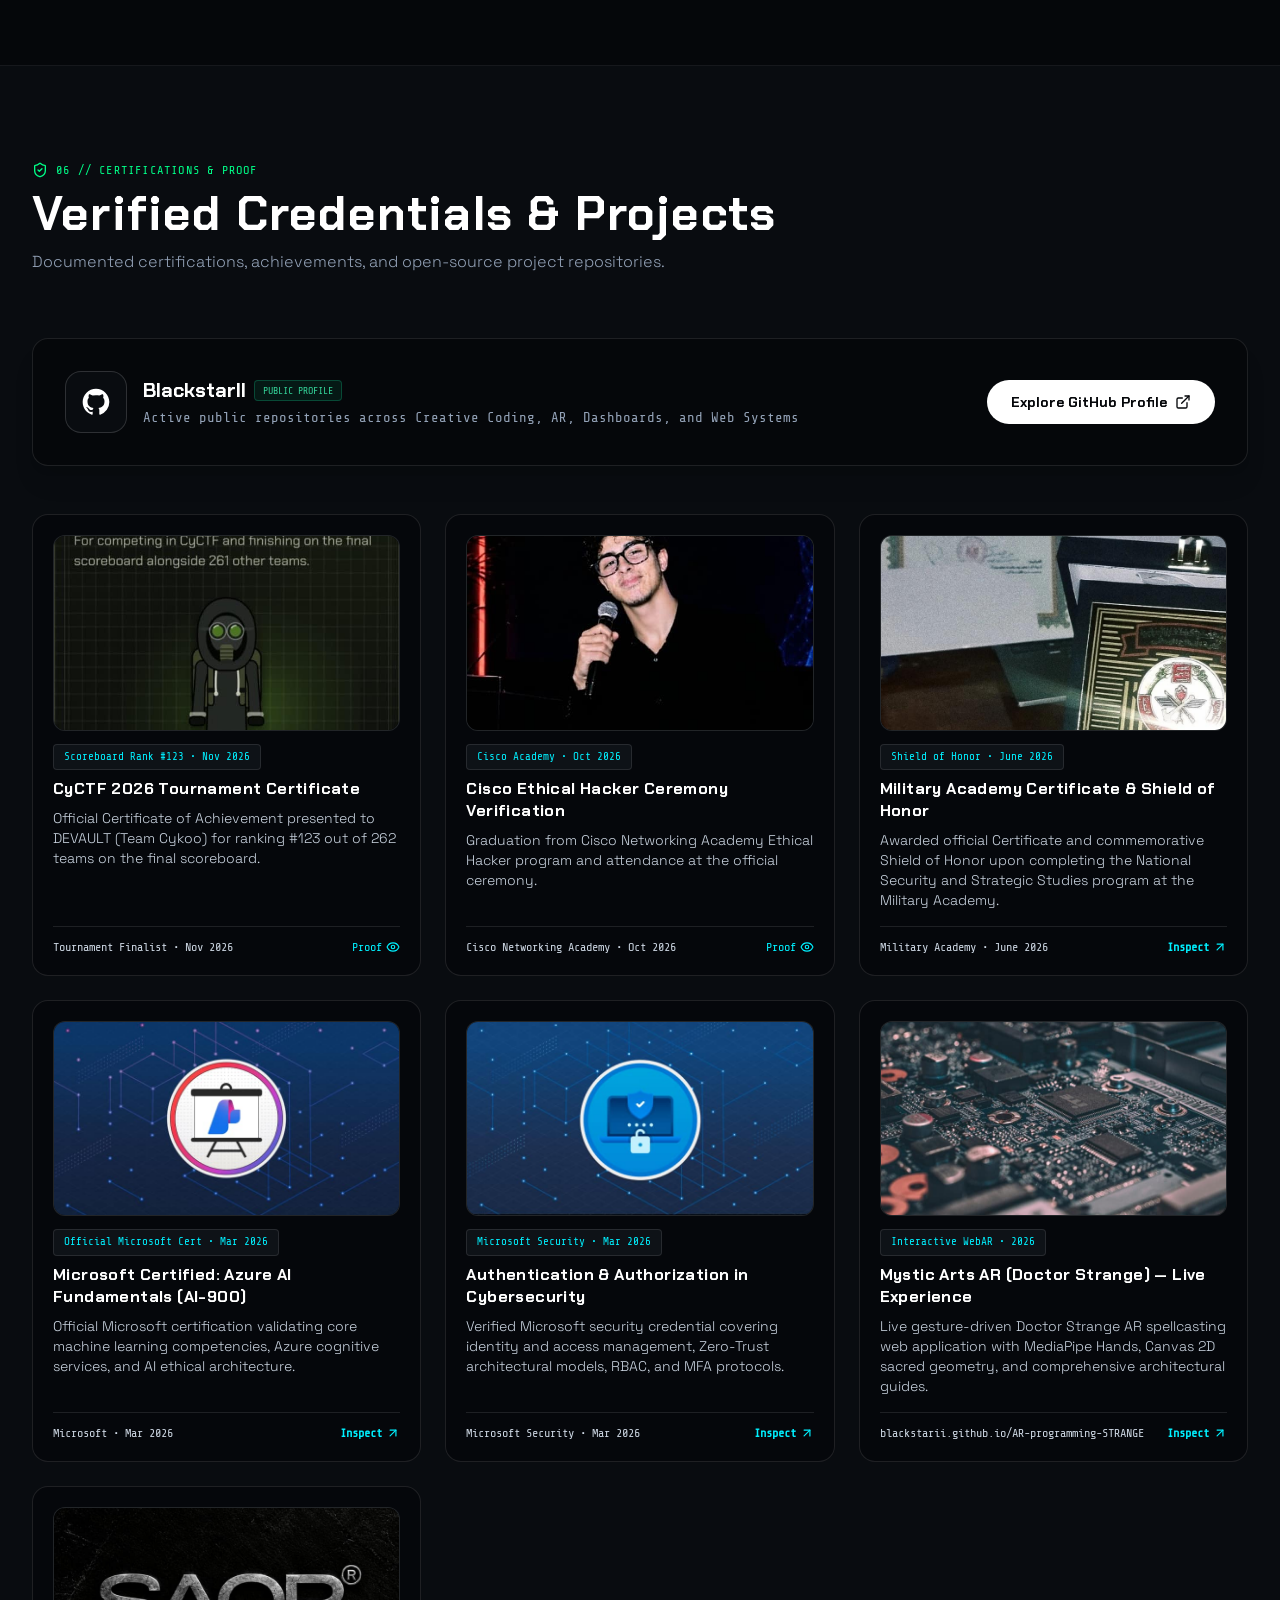
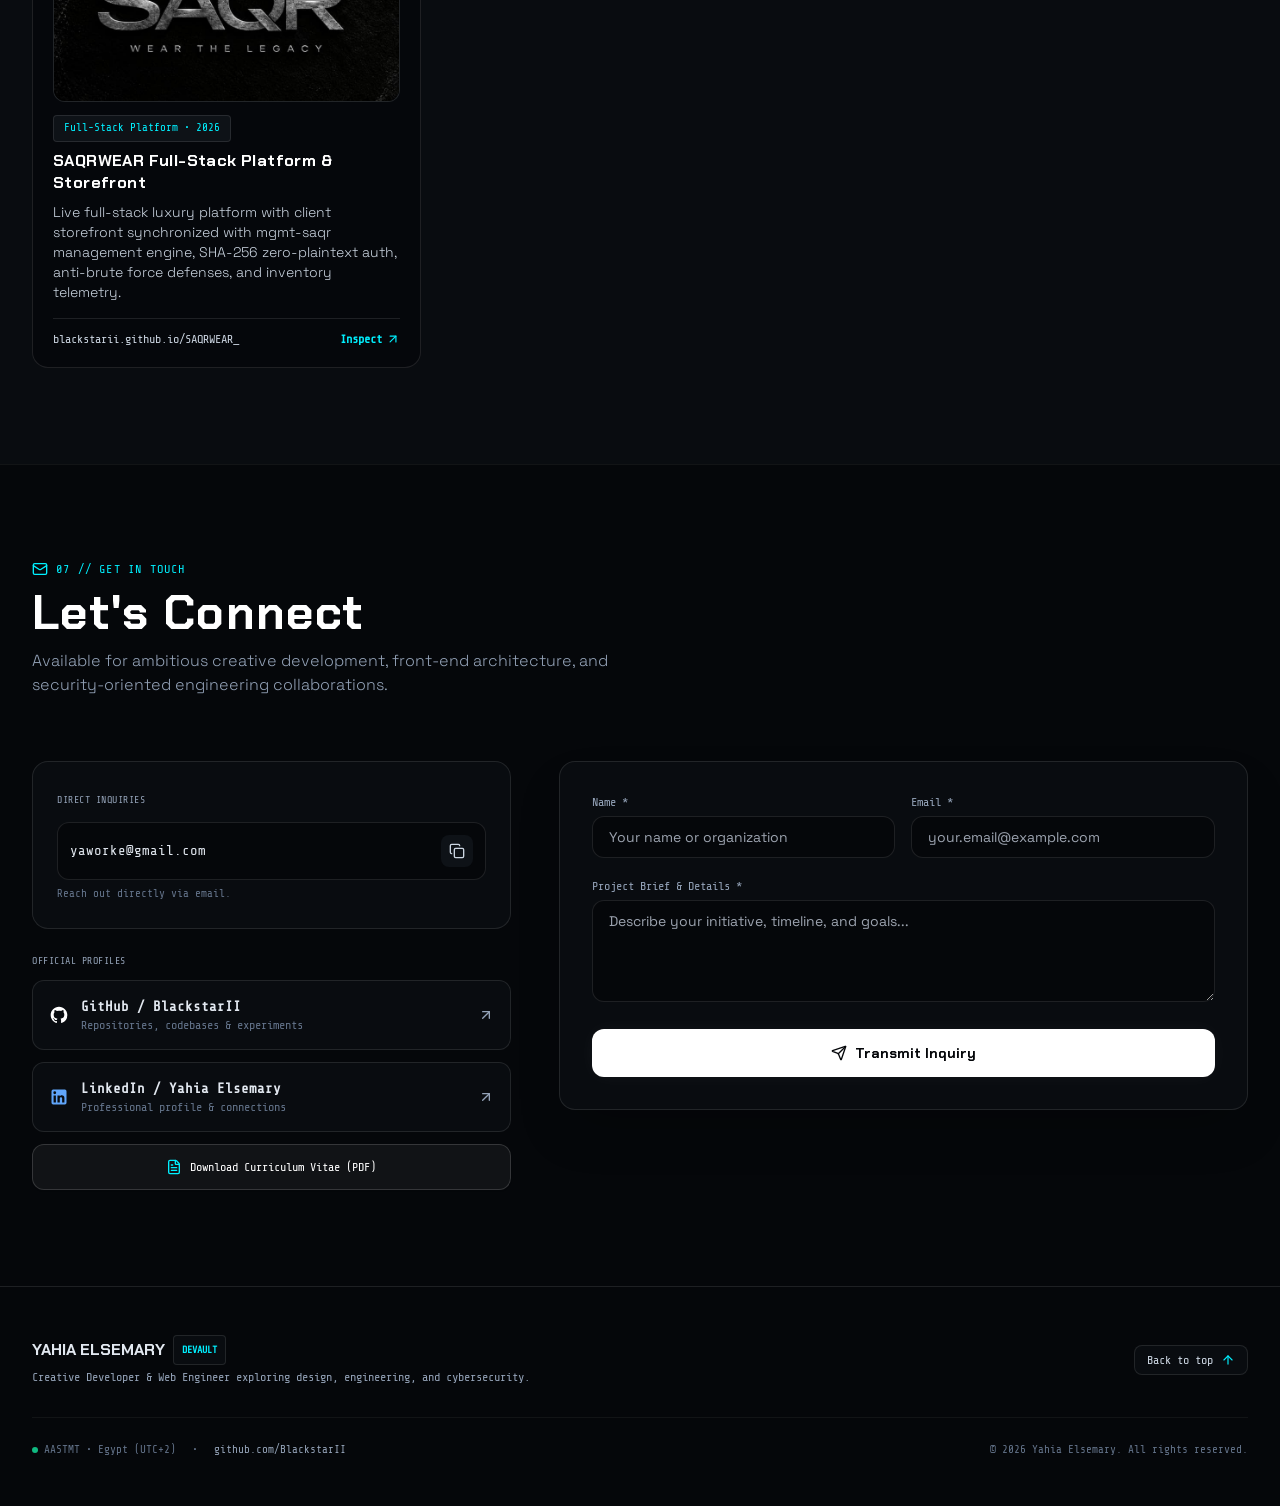
==== commit 90d00a4b: "Add files via upload" ====
--- a/index.html
+++ b/index.html
@@ -3,22 +3,18 @@
   <head>
     <meta charset="UTF-8" />
     <meta name="viewport" content="width=device-width, initial-scale=1.0" />
-    <title>Yahia Elsemary — Creative Developer & Web Engineer</title>
-    <meta name="description" content="Personal portfolio of Yahia Elsemary (DEVAULT) — Creative Developer, Web Engineer, and Cybersecurity Enthusiast building at the intersection of creativity, engineering, and technology." />
+    <title>Yahia Elsemary &ndash; Creative Developer &amp; Web Engineer</title>
+    <meta name="description" content="Personal portfolio of Yahia Elsemary (DEVAULT) &ndash; Creative Developer, Web Engineer, and Cybersecurity Enthusiast." />
     <meta name="author" content="Yahia Elsemary" />
     <meta name="keywords" content="Yahia Elsemary, DEVAULT, Creative Developer, Web Engineer, Cybersecurity, Ethical Hacker, Three.js, React, CyCTF 2026" />
-    <meta property="og:title" content="Yahia Elsemary — Creative Developer & Web Engineer" />
+    <meta property="og:title" content="Yahia Elsemary &ndash; Creative Developer &amp; Web Engineer" />
     <meta property="og:description" content="I build at the intersection of creativity, engineering, and technology." />
     <meta property="og:type" content="website" />
     <link rel="icon" type="image/svg+xml" href="./favicon.svg" />
     <link rel="preconnect" href="https://fonts.googleapis.com">
     <link rel="preconnect" href="https://fonts.gstatic.com" crossorigin>
     <link href="https://fonts.googleapis.com/css2?family=Chakra+Petch:wght@500;600;700&family=JetBrains+Mono:wght@400;500;600;700&family=Share+Tech+Mono&family=Space+Grotesk:wght@400;500;600;700&family=Syne:wght@600;700;800;900&display=swap" rel="stylesheet">
-    <script>
-      window.va = window.va || function () { (window.vaq = window.vaq || []).push(arguments); };
-    </script>
-    <script defer src="/_vercel/insights/script.js"></script>
-    <script type="module" crossorigin>(function(){const t=document.createElement("link").relList;if(t&&t.supports&&t.supports("modulepreload"))return;for(const l of document.querySelectorAll('link[rel="modulepreload"]'))s(l);new MutationObserver(l=>{for(const c of l)if(c.type==="childList")for(const o of c.addedNodes)o.tagName==="LINK"&&o.rel==="modulepreload"&&s(o)}).observe(document,{childList:!0,subtree:!0});function A(l){const c={};return l.integrity&&(c.integrity=l.integrity),l.referrerPolicy&&(c.referrerPolicy=l.referrerPolicy),l.crossOrigin==="use-credentials"?c.credentials="include":l.crossOrigin==="anonymous"?c.credentials="omit":c.credentials="same-origin",c}function s(l){if(l.ep)return;l.ep=!0;const c=A(l);fetch(l.href,c)}})();function Xy(r){return r&&r.__esModule&&Object.prototype.hasOwnProperty.call(r,"default")?r.default:r}var po={exports:{}},Zn={},Eo={exports:{}},Se={};/**
+    <script type="module" crossorigin>(function(){const e=document.createElement("link").relList;if(e&&e.supports&&e.supports("modulepreload"))return;for(const o of document.querySelectorAll('link[rel="modulepreload"]'))r(o);new MutationObserver(o=>{for(const c of o)if(c.type==="childList")for(const A of c.addedNodes)A.tagName==="LINK"&&A.rel==="modulepreload"&&r(A)}).observe(document,{childList:!0,subtree:!0});function n(o){const c={};return o.integrity&&(c.integrity=o.integrity),o.referrerPolicy&&(c.referrerPolicy=o.referrerPolicy),o.crossOrigin==="use-credentials"?c.credentials="include":o.crossOrigin==="anonymous"?c.credentials="omit":c.credentials="same-origin",c}function r(o){if(o.ep)return;o.ep=!0;const c=n(o);fetch(o.href,c)}})();function _f(a){return a&&a.__esModule&&Object.prototype.hasOwnProperty.call(a,"default")?a.default:a}var EA={exports:{}},Is={},yA={exports:{}},ht={};/**
  * @license React
  * react.production.min.js
  *
@@ -26,7 +22,7 @@
  *
  * This source code is licensed under the MIT license found in the
  * LICENSE file in the root directory of this source tree.
- */var Ck;function $p(){if(Ck)return Se;Ck=1;var r=Symbol.for("react.element"),t=Symbol.for("react.portal"),A=Symbol.for("react.fragment"),s=Symbol.for("react.strict_mode"),l=Symbol.for("react.profiler"),c=Symbol.for("react.provider"),o=Symbol.for("react.context"),u=Symbol.for("react.forward_ref"),k=Symbol.for("react.suspense"),I=Symbol.for("react.memo"),p=Symbol.for("react.lazy"),j=Symbol.iterator;function m(U){return U===null||typeof U!="object"?null:(U=j&&U[j]||U["@@iterator"],typeof U=="function"?U:null)}var d={isMounted:function(){return!1},enqueueForceUpdate:function(){},enqueueReplaceState:function(){},enqueueSetState:function(){}},h=Object.assign,J={};function E(U,tt,Ct){this.props=U,this.context=tt,this.refs=J,this.updater=Ct||d}E.prototype.isReactComponent={},E.prototype.setState=function(U,tt){if(typeof U!="object"&&typeof U!="function"&&U!=null)throw Error("setState(...): takes an object of state variables to update or a function which returns an object of state variables.");this.updater.enqueueSetState(this,U,tt,"setState")},E.prototype.forceUpdate=function(U){this.updater.enqueueForceUpdate(this,U,"forceUpdate")};function M(){}M.prototype=E.prototype;function b(U,tt,Ct){this.props=U,this.context=tt,this.refs=J,this.updater=Ct||d}var C=b.prototype=new M;C.constructor=b,h(C,E.prototype),C.isPureReactComponent=!0;var G=Array.isArray,H=Object.prototype.hasOwnProperty,B={current:null},V={key:!0,ref:!0,__self:!0,__source:!0};function K(U,tt,Ct){var _,ot={},jt=null,Et=null;if(tt!=null)for(_ in tt.ref!==void 0&&(Et=tt.ref),tt.key!==void 0&&(jt=""+tt.key),tt)H.call(tt,_)&&!V.hasOwnProperty(_)&&(ot[_]=tt[_]);var Rt=arguments.length-2;if(Rt===1)ot.children=Ct;else if(1<Rt){for(var Lt=Array(Rt),$t=0;$t<Rt;$t++)Lt[$t]=arguments[$t+2];ot.children=Lt}if(U&&U.defaultProps)for(_ in Rt=U.defaultProps,Rt)ot[_]===void 0&&(ot[_]=Rt[_]);return{$$typeof:r,type:U,key:jt,ref:Et,props:ot,_owner:B.current}}function Z(U,tt){return{$$typeof:r,type:U.type,key:tt,ref:U.ref,props:U.props,_owner:U._owner}}function Y(U){return typeof U=="object"&&U!==null&&U.$$typeof===r}function q(U){var tt={"=":"=0",":":"=2"};return"$"+U.replace(/[=:]/g,function(Ct){return tt[Ct]})}var st=/\/+/g;function P(U,tt){return typeof U=="object"&&U!==null&&U.key!=null?q(""+U.key):tt.toString(36)}function ut(U,tt,Ct,_,ot){var jt=typeof U;(jt==="undefined"||jt==="boolean")&&(U=null);var Et=!1;if(U===null)Et=!0;else switch(jt){case"string":case"number":Et=!0;break;case"object":switch(U.$$typeof){case r:case t:Et=!0}}if(Et)return Et=U,ot=ot(Et),U=_===""?"."+P(Et,0):_,G(ot)?(Ct="",U!=null&&(Ct=U.replace(st,"$&/")+"/"),ut(ot,tt,Ct,"",function($t){return $t})):ot!=null&&(Y(ot)&&(ot=Z(ot,Ct+(!ot.key||Et&&Et.key===ot.key?"":(""+ot.key).replace(st,"$&/")+"/")+U)),tt.push(ot)),1;if(Et=0,_=_===""?".":_+":",G(U))for(var Rt=0;Rt<U.length;Rt++){jt=U[Rt];var Lt=_+P(jt,Rt);Et+=ut(jt,tt,Ct,Lt,ot)}else if(Lt=m(U),typeof Lt=="function")for(U=Lt.call(U),Rt=0;!(jt=U.next()).done;)jt=jt.value,Lt=_+P(jt,Rt++),Et+=ut(jt,tt,Ct,Lt,ot);else if(jt==="object")throw tt=String(U),Error("Objects are not valid as a React child (found: "+(tt==="[object Object]"?"object with keys {"+Object.keys(U).join(", ")+"}":tt)+"). If you meant to render a collection of children, use an array instead.");return Et}function St(U,tt,Ct){if(U==null)return U;var _=[],ot=0;return ut(U,_,"","",function(jt){return tt.call(Ct,jt,ot++)}),_}function at(U){if(U._status===-1){var tt=U._result;tt=tt(),tt.then(function(Ct){(U._status===0||U._status===-1)&&(U._status=1,U._result=Ct)},function(Ct){(U._status===0||U._status===-1)&&(U._status=2,U._result=Ct)}),U._status===-1&&(U._status=0,U._result=tt)}if(U._status===1)return U._result.default;throw U._result}var ct={current:null},f={transition:null},nt={ReactCurrentDispatcher:ct,ReactCurrentBatchConfig:f,ReactCurrentOwner:B};function rt(){throw Error("act(...) is not supported in production builds of React.")}return Se.Children={map:St,forEach:function(U,tt,Ct){St(U,function(){tt.apply(this,arguments)},Ct)},count:function(U){var tt=0;return St(U,function(){tt++}),tt},toArray:function(U){return St(U,function(tt){return tt})||[]},only:function(U){if(!Y(U))throw Error("React.Children.only expected to receive a single React element child.");return U}},Se.Component=E,Se.Fragment=A,Se.Profiler=l,Se.PureComponent=b,Se.StrictMode=s,Se.Suspense=k,Se.__SECRET_INTERNALS_DO_NOT_USE_OR_YOU_WILL_BE_FIRED=nt,Se.act=rt,Se.cloneElement=function(U,tt,Ct){if(U==null)throw Error("React.cloneElement(...): The argument must be a React element, but you passed "+U+".");var _=h({},U.props),ot=U.key,jt=U.ref,Et=U._owner;if(tt!=null){if(tt.ref!==void 0&&(jt=tt.ref,Et=B.current),tt.key!==void 0&&(ot=""+tt.key),U.type&&U.type.defaultProps)var Rt=U.type.defaultProps;for(Lt in tt)H.call(tt,Lt)&&!V.hasOwnProperty(Lt)&&(_[Lt]=tt[Lt]===void 0&&Rt!==void 0?Rt[Lt]:tt[Lt])}var Lt=arguments.length-2;if(Lt===1)_.children=Ct;else if(1<Lt){Rt=Array(Lt);for(var $t=0;$t<Lt;$t++)Rt[$t]=arguments[$t+2];_.children=Rt}return{$$typeof:r,type:U.type,key:ot,ref:jt,props:_,_owner:Et}},Se.createContext=function(U){return U={$$typeof:o,_currentValue:U,_currentValue2:U,_threadCount:0,Provider:null,Consumer:null,_defaultValue:null,_globalName:null},U.Provider={$$typeof:c,_context:U},U.Consumer=U},Se.createElement=K,Se.createFactory=function(U){var tt=K.bind(null,U);return tt.type=U,tt},Se.createRef=function(){return{current:null}},Se.forwardRef=function(U){return{$$typeof:u,render:U}},Se.isValidElement=Y,Se.lazy=function(U){return{$$typeof:p,_payload:{_status:-1,_result:U},_init:at}},Se.memo=function(U,tt){return{$$typeof:I,type:U,compare:tt===void 0?null:tt}},Se.startTransition=function(U){var tt=f.transition;f.transition={};try{U()}finally{f.transition=tt}},Se.unstable_act=rt,Se.useCallback=function(U,tt){return ct.current.useCallback(U,tt)},Se.useContext=function(U){return ct.current.useContext(U)},Se.useDebugValue=function(){},Se.useDeferredValue=function(U){return ct.current.useDeferredValue(U)},Se.useEffect=function(U,tt){return ct.current.useEffect(U,tt)},Se.useId=function(){return ct.current.useId()},Se.useImperativeHandle=function(U,tt,Ct){return ct.current.useImperativeHandle(U,tt,Ct)},Se.useInsertionEffect=function(U,tt){return ct.current.useInsertionEffect(U,tt)},Se.useLayoutEffect=function(U,tt){return ct.current.useLayoutEffect(U,tt)},Se.useMemo=function(U,tt){return ct.current.useMemo(U,tt)},Se.useReducer=function(U,tt,Ct){return ct.current.useReducer(U,tt,Ct)},Se.useRef=function(U){return ct.current.useRef(U)},Se.useState=function(U){return ct.current.useState(U)},Se.useSyncExternalStore=function(U,tt,Ct){return ct.current.useSyncExternalStore(U,tt,Ct)},Se.useTransition=function(){return ct.current.useTransition()},Se.version="18.3.1",Se}var wk;function vu(){return wk||(wk=1,Eo.exports=$p()),Eo.exports}/**
+ */var qp;function t0(){if(qp)return ht;qp=1;var a=Symbol.for("react.element"),e=Symbol.for("react.portal"),n=Symbol.for("react.fragment"),r=Symbol.for("react.strict_mode"),o=Symbol.for("react.profiler"),c=Symbol.for("react.provider"),A=Symbol.for("react.context"),u=Symbol.for("react.forward_ref"),p=Symbol.for("react.suspense"),m=Symbol.for("react.memo"),x=Symbol.for("react.lazy"),S=Symbol.iterator;function y(K){return K===null||typeof K!="object"?null:(K=S&&K[S]||K["@@iterator"],typeof K=="function"?K:null)}var M={isMounted:function(){return!1},enqueueForceUpdate:function(){},enqueueReplaceState:function(){},enqueueSetState:function(){}},U=Object.assign,w={};function E(K,ee,Ne){this.props=K,this.context=ee,this.refs=w,this.updater=Ne||M}E.prototype.isReactComponent={},E.prototype.setState=function(K,ee){if(typeof K!="object"&&typeof K!="function"&&K!=null)throw Error("setState(...): takes an object of state variables to update or a function which returns an object of state variables.");this.updater.enqueueSetState(this,K,ee,"setState")},E.prototype.forceUpdate=function(K){this.updater.enqueueForceUpdate(this,K,"forceUpdate")};function g(){}g.prototype=E.prototype;function q(K,ee,Ne){this.props=K,this.context=ee,this.refs=w,this.updater=Ne||M}var N=q.prototype=new g;N.constructor=q,U(N,E.prototype),N.isPureReactComponent=!0;var v=Array.isArray,z=Object.prototype.hasOwnProperty,B={current:null},F={key:!0,ref:!0,__self:!0,__source:!0};function D(K,ee,Ne){var _,Ae={},Se=null,Ee=null;if(ee!=null)for(_ in ee.ref!==void 0&&(Ee=ee.ref),ee.key!==void 0&&(Se=""+ee.key),ee)z.call(ee,_)&&!F.hasOwnProperty(_)&&(Ae[_]=ee[_]);var Re=arguments.length-2;if(Re===1)Ae.children=Ne;else if(1<Re){for(var Le=Array(Re),$e=0;$e<Re;$e++)Le[$e]=arguments[$e+2];Ae.children=Le}if(K&&K.defaultProps)for(_ in Re=K.defaultProps,Re)Ae[_]===void 0&&(Ae[_]=Re[_]);return{$$typeof:a,type:K,key:Se,ref:Ee,props:Ae,_owner:B.current}}function I(K,ee){return{$$typeof:a,type:K.type,key:ee,ref:K.ref,props:K.props,_owner:K._owner}}function T(K){return typeof K=="object"&&K!==null&&K.$$typeof===a}function W(K){var ee={"=":"=0",":":"=2"};return"$"+K.replace(/[=:]/g,function(Ne){return ee[Ne]})}var re=/\/+/g;function X(K,ee){return typeof K=="object"&&K!==null&&K.key!=null?W(""+K.key):ee.toString(36)}function ue(K,ee,Ne,_,Ae){var Se=typeof K;(Se==="undefined"||Se==="boolean")&&(K=null);var Ee=!1;if(K===null)Ee=!0;else switch(Se){case"string":case"number":Ee=!0;break;case"object":switch(K.$$typeof){case a:case e:Ee=!0}}if(Ee)return Ee=K,Ae=Ae(Ee),K=_===""?"."+X(Ee,0):_,v(Ae)?(Ne="",K!=null&&(Ne=K.replace(re,"$&/")+"/"),ue(Ae,ee,Ne,"",function($e){return $e})):Ae!=null&&(T(Ae)&&(Ae=I(Ae,Ne+(!Ae.key||Ee&&Ee.key===Ae.key?"":(""+Ae.key).replace(re,"$&/")+"/")+K)),ee.push(Ae)),1;if(Ee=0,_=_===""?".":_+":",v(K))for(var Re=0;Re<K.length;Re++){Se=K[Re];var Le=_+X(Se,Re);Ee+=ue(Se,ee,Ne,Le,Ae)}else if(Le=y(K),typeof Le=="function")for(K=Le.call(K),Re=0;!(Se=K.next()).done;)Se=Se.value,Le=_+X(Se,Re++),Ee+=ue(Se,ee,Ne,Le,Ae);else if(Se==="object")throw ee=String(K),Error("Objects are not valid as a React child (found: "+(ee==="[object Object]"?"object with keys {"+Object.keys(K).join(", ")+"}":ee)+"). If you meant to render a collection of children, use an array instead.");return Ee}function he(K,ee,Ne){if(K==null)return K;var _=[],Ae=0;return ue(K,_,"","",function(Se){return ee.call(Ne,Se,Ae++)}),_}function le(K){if(K._status===-1){var ee=K._result;ee=ee(),ee.then(function(Ne){(K._status===0||K._status===-1)&&(K._status=1,K._result=Ne)},function(Ne){(K._status===0||K._status===-1)&&(K._status=2,K._result=Ne)}),K._status===-1&&(K._status=0,K._result=ee)}if(K._status===1)return K._result.default;throw K._result}var ce={current:null},j={transition:null},se={ReactCurrentDispatcher:ce,ReactCurrentBatchConfig:j,ReactCurrentOwner:B};function ae(){throw Error("act(...) is not supported in production builds of React.")}return ht.Children={map:he,forEach:function(K,ee,Ne){he(K,function(){ee.apply(this,arguments)},Ne)},count:function(K){var ee=0;return he(K,function(){ee++}),ee},toArray:function(K){return he(K,function(ee){return ee})||[]},only:function(K){if(!T(K))throw Error("React.Children.only expected to receive a single React element child.");return K}},ht.Component=E,ht.Fragment=n,ht.Profiler=o,ht.PureComponent=q,ht.StrictMode=r,ht.Suspense=p,ht.__SECRET_INTERNALS_DO_NOT_USE_OR_YOU_WILL_BE_FIRED=se,ht.act=ae,ht.cloneElement=function(K,ee,Ne){if(K==null)throw Error("React.cloneElement(...): The argument must be a React element, but you passed "+K+".");var _=U({},K.props),Ae=K.key,Se=K.ref,Ee=K._owner;if(ee!=null){if(ee.ref!==void 0&&(Se=ee.ref,Ee=B.current),ee.key!==void 0&&(Ae=""+ee.key),K.type&&K.type.defaultProps)var Re=K.type.defaultProps;for(Le in ee)z.call(ee,Le)&&!F.hasOwnProperty(Le)&&(_[Le]=ee[Le]===void 0&&Re!==void 0?Re[Le]:ee[Le])}var Le=arguments.length-2;if(Le===1)_.children=Ne;else if(1<Le){Re=Array(Le);for(var $e=0;$e<Le;$e++)Re[$e]=arguments[$e+2];_.children=Re}return{$$typeof:a,type:K.type,key:Ae,ref:Se,props:_,_owner:Ee}},ht.createContext=function(K){return K={$$typeof:A,_currentValue:K,_currentValue2:K,_threadCount:0,Provider:null,Consumer:null,_defaultValue:null,_globalName:null},K.Provider={$$typeof:c,_context:K},K.Consumer=K},ht.createElement=D,ht.createFactory=function(K){var ee=D.bind(null,K);return ee.type=K,ee},ht.createRef=function(){return{current:null}},ht.forwardRef=function(K){return{$$typeof:u,render:K}},ht.isValidElement=T,ht.lazy=function(K){return{$$typeof:x,_payload:{_status:-1,_result:K},_init:le}},ht.memo=function(K,ee){return{$$typeof:m,type:K,compare:ee===void 0?null:ee}},ht.startTransition=function(K){var ee=j.transition;j.transition={};try{K()}finally{j.transition=ee}},ht.unstable_act=ae,ht.useCallback=function(K,ee){return ce.current.useCallback(K,ee)},ht.useContext=function(K){return ce.current.useContext(K)},ht.useDebugValue=function(){},ht.useDeferredValue=function(K){return ce.current.useDeferredValue(K)},ht.useEffect=function(K,ee){return ce.current.useEffect(K,ee)},ht.useId=function(){return ce.current.useId()},ht.useImperativeHandle=function(K,ee,Ne){return ce.current.useImperativeHandle(K,ee,Ne)},ht.useInsertionEffect=function(K,ee){return ce.current.useInsertionEffect(K,ee)},ht.useLayoutEffect=function(K,ee){return ce.current.useLayoutEffect(K,ee)},ht.useMemo=function(K,ee){return ce.current.useMemo(K,ee)},ht.useReducer=function(K,ee,Ne){return ce.current.useReducer(K,ee,Ne)},ht.useRef=function(K){return ce.current.useRef(K)},ht.useState=function(K){return ce.current.useState(K)},ht.useSyncExternalStore=function(K,ee,Ne){return ce.current.useSyncExternalStore(K,ee,Ne)},ht.useTransition=function(){return ce.current.useTransition()},ht.version="18.3.1",ht}var Np;function Ju(){return Np||(Np=1,yA.exports=t0()),yA.exports}/**
  * @license React
  * react-jsx-runtime.production.min.js
  *
@@ -34,7 +30,7 @@
  *
  * This source code is licensed under the MIT license found in the
  * LICENSE file in the root directory of this source tree.
- */var Vk;function tE(){if(Vk)return Zn;Vk=1;var r=vu(),t=Symbol.for("react.element"),A=Symbol.for("react.fragment"),s=Object.prototype.hasOwnProperty,l=r.__SECRET_INTERNALS_DO_NOT_USE_OR_YOU_WILL_BE_FIRED.ReactCurrentOwner,c={key:!0,ref:!0,__self:!0,__source:!0};function o(u,k,I){var p,j={},m=null,d=null;I!==void 0&&(m=""+I),k.key!==void 0&&(m=""+k.key),k.ref!==void 0&&(d=k.ref);for(p in k)s.call(k,p)&&!c.hasOwnProperty(p)&&(j[p]=k[p]);if(u&&u.defaultProps)for(p in k=u.defaultProps,k)j[p]===void 0&&(j[p]=k[p]);return{$$typeof:t,type:u,key:m,ref:d,props:j,_owner:l.current}}return Zn.Fragment=A,Zn.jsx=o,Zn.jsxs=o,Zn}var Lk;function eE(){return Lk||(Lk=1,po.exports=tE()),po.exports}var S=eE(),bt=vu();const AE=Xy(bt);var ta={},mo={exports:{}},gA={},jo={exports:{}},Wo={};/**
+ */var bp;function n0(){if(bp)return Is;bp=1;var a=Ju(),e=Symbol.for("react.element"),n=Symbol.for("react.fragment"),r=Object.prototype.hasOwnProperty,o=a.__SECRET_INTERNALS_DO_NOT_USE_OR_YOU_WILL_BE_FIRED.ReactCurrentOwner,c={key:!0,ref:!0,__self:!0,__source:!0};function A(u,p,m){var x,S={},y=null,M=null;m!==void 0&&(y=""+m),p.key!==void 0&&(y=""+p.key),p.ref!==void 0&&(M=p.ref);for(x in p)r.call(p,x)&&!c.hasOwnProperty(x)&&(S[x]=p[x]);if(u&&u.defaultProps)for(x in p=u.defaultProps,p)S[x]===void 0&&(S[x]=p[x]);return{$$typeof:e,type:u,key:y,ref:M,props:S,_owner:o.current}}return Is.Fragment=n,Is.jsx=A,Is.jsxs=A,Is}var Fp;function i0(){return Fp||(Fp=1,EA.exports=n0()),EA.exports}var h=i0(),qe=Ju();const r0=_f(qe);var tl={},SA={exports:{}},In={},MA={exports:{}},CA={};/**
  * @license React
  * scheduler.production.min.js
  *
@@ -42,7 +38,7 @@
  *
  * This source code is licensed under the MIT license found in the
  * LICENSE file in the root directory of this source tree.
- */var Bk;function iE(){return Bk||(Bk=1,(function(r){function t(f,nt){var rt=f.length;f.push(nt);t:for(;0<rt;){var U=rt-1>>>1,tt=f[U];if(0<l(tt,nt))f[U]=nt,f[rt]=tt,rt=U;else break t}}function A(f){return f.length===0?null:f[0]}function s(f){if(f.length===0)return null;var nt=f[0],rt=f.pop();if(rt!==nt){f[0]=rt;t:for(var U=0,tt=f.length,Ct=tt>>>1;U<Ct;){var _=2*(U+1)-1,ot=f[_],jt=_+1,Et=f[jt];if(0>l(ot,rt))jt<tt&&0>l(Et,ot)?(f[U]=Et,f[jt]=rt,U=jt):(f[U]=ot,f[_]=rt,U=_);else if(jt<tt&&0>l(Et,rt))f[U]=Et,f[jt]=rt,U=jt;else break t}}return nt}function l(f,nt){var rt=f.sortIndex-nt.sortIndex;return rt!==0?rt:f.id-nt.id}if(typeof performance=="object"&&typeof performance.now=="function"){var c=performance;r.unstable_now=function(){return c.now()}}else{var o=Date,u=o.now();r.unstable_now=function(){return o.now()-u}}var k=[],I=[],p=1,j=null,m=3,d=!1,h=!1,J=!1,E=typeof setTimeout=="function"?setTimeout:null,M=typeof clearTimeout=="function"?clearTimeout:null,b=typeof setImmediate<"u"?setImmediate:null;typeof navigator<"u"&&navigator.scheduling!==void 0&&navigator.scheduling.isInputPending!==void 0&&navigator.scheduling.isInputPending.bind(navigator.scheduling);function C(f){for(var nt=A(I);nt!==null;){if(nt.callback===null)s(I);else if(nt.startTime<=f)s(I),nt.sortIndex=nt.expirationTime,t(k,nt);else break;nt=A(I)}}function G(f){if(J=!1,C(f),!h)if(A(k)!==null)h=!0,at(H);else{var nt=A(I);nt!==null&&ct(G,nt.startTime-f)}}function H(f,nt){h=!1,J&&(J=!1,M(K),K=-1),d=!0;var rt=m;try{for(C(nt),j=A(k);j!==null&&(!(j.expirationTime>nt)||f&&!q());){var U=j.callback;if(typeof U=="function"){j.callback=null,m=j.priorityLevel;var tt=U(j.expirationTime<=nt);nt=r.unstable_now(),typeof tt=="function"?j.callback=tt:j===A(k)&&s(k),C(nt)}else s(k);j=A(k)}if(j!==null)var Ct=!0;else{var _=A(I);_!==null&&ct(G,_.startTime-nt),Ct=!1}return Ct}finally{j=null,m=rt,d=!1}}var B=!1,V=null,K=-1,Z=5,Y=-1;function q(){return!(r.unstable_now()-Y<Z)}function st(){if(V!==null){var f=r.unstable_now();Y=f;var nt=!0;try{nt=V(!0,f)}finally{nt?P():(B=!1,V=null)}}else B=!1}var P;if(typeof b=="function")P=function(){b(st)};else if(typeof MessageChannel<"u"){var ut=new MessageChannel,St=ut.port2;ut.port1.onmessage=st,P=function(){St.postMessage(null)}}else P=function(){E(st,0)};function at(f){V=f,B||(B=!0,P())}function ct(f,nt){K=E(function(){f(r.unstable_now())},nt)}r.unstable_IdlePriority=5,r.unstable_ImmediatePriority=1,r.unstable_LowPriority=4,r.unstable_NormalPriority=3,r.unstable_Profiling=null,r.unstable_UserBlockingPriority=2,r.unstable_cancelCallback=function(f){f.callback=null},r.unstable_continueExecution=function(){h||d||(h=!0,at(H))},r.unstable_forceFrameRate=function(f){0>f||125<f?console.error("forceFrameRate takes a positive int between 0 and 125, forcing frame rates higher than 125 fps is not supported"):Z=0<f?Math.floor(1e3/f):5},r.unstable_getCurrentPriorityLevel=function(){return m},r.unstable_getFirstCallbackNode=function(){return A(k)},r.unstable_next=function(f){switch(m){case 1:case 2:case 3:var nt=3;break;default:nt=m}var rt=m;m=nt;try{return f()}finally{m=rt}},r.unstable_pauseExecution=function(){},r.unstable_requestPaint=function(){},r.unstable_runWithPriority=function(f,nt){switch(f){case 1:case 2:case 3:case 4:case 5:break;default:f=3}var rt=m;m=f;try{return nt()}finally{m=rt}},r.unstable_scheduleCallback=function(f,nt,rt){var U=r.unstable_now();switch(typeof rt=="object"&&rt!==null?(rt=rt.delay,rt=typeof rt=="number"&&0<rt?U+rt:U):rt=U,f){case 1:var tt=-1;break;case 2:tt=250;break;case 5:tt=1073741823;break;case 4:tt=1e4;break;default:tt=5e3}return tt=rt+tt,f={id:p++,callback:nt,priorityLevel:f,startTime:rt,expirationTime:tt,sortIndex:-1},rt>U?(f.sortIndex=rt,t(I,f),A(k)===null&&f===A(I)&&(J?(M(K),K=-1):J=!0,ct(G,rt-U))):(f.sortIndex=tt,t(k,f),h||d||(h=!0,at(H))),f},r.unstable_shouldYield=q,r.unstable_wrapCallback=function(f){var nt=m;return function(){var rt=m;m=nt;try{return f.apply(this,arguments)}finally{m=rt}}}})(Wo)),Wo}var Uk;function sE(){return Uk||(Uk=1,jo.exports=iE()),jo.exports}/**
+ */var Lp;function a0(){return Lp||(Lp=1,(function(a){function e(j,se){var ae=j.length;j.push(se);e:for(;0<ae;){var K=ae-1>>>1,ee=j[K];if(0<o(ee,se))j[K]=se,j[ae]=ee,ae=K;else break e}}function n(j){return j.length===0?null:j[0]}function r(j){if(j.length===0)return null;var se=j[0],ae=j.pop();if(ae!==se){j[0]=ae;e:for(var K=0,ee=j.length,Ne=ee>>>1;K<Ne;){var _=2*(K+1)-1,Ae=j[_],Se=_+1,Ee=j[Se];if(0>o(Ae,ae))Se<ee&&0>o(Ee,Ae)?(j[K]=Ee,j[Se]=ae,K=Se):(j[K]=Ae,j[_]=ae,K=_);else if(Se<ee&&0>o(Ee,ae))j[K]=Ee,j[Se]=ae,K=Se;else break e}}return se}function o(j,se){var ae=j.sortIndex-se.sortIndex;return ae!==0?ae:j.id-se.id}if(typeof performance=="object"&&typeof performance.now=="function"){var c=performance;a.unstable_now=function(){return c.now()}}else{var A=Date,u=A.now();a.unstable_now=function(){return A.now()-u}}var p=[],m=[],x=1,S=null,y=3,M=!1,U=!1,w=!1,E=typeof setTimeout=="function"?setTimeout:null,g=typeof clearTimeout=="function"?clearTimeout:null,q=typeof setImmediate<"u"?setImmediate:null;typeof navigator<"u"&&navigator.scheduling!==void 0&&navigator.scheduling.isInputPending!==void 0&&navigator.scheduling.isInputPending.bind(navigator.scheduling);function N(j){for(var se=n(m);se!==null;){if(se.callback===null)r(m);else if(se.startTime<=j)r(m),se.sortIndex=se.expirationTime,e(p,se);else break;se=n(m)}}function v(j){if(w=!1,N(j),!U)if(n(p)!==null)U=!0,le(z);else{var se=n(m);se!==null&&ce(v,se.startTime-j)}}function z(j,se){U=!1,w&&(w=!1,g(D),D=-1),M=!0;var ae=y;try{for(N(se),S=n(p);S!==null&&(!(S.expirationTime>se)||j&&!W());){var K=S.callback;if(typeof K=="function"){S.callback=null,y=S.priorityLevel;var ee=K(S.expirationTime<=se);se=a.unstable_now(),typeof ee=="function"?S.callback=ee:S===n(p)&&r(p),N(se)}else r(p);S=n(p)}if(S!==null)var Ne=!0;else{var _=n(m);_!==null&&ce(v,_.startTime-se),Ne=!1}return Ne}finally{S=null,y=ae,M=!1}}var B=!1,F=null,D=-1,I=5,T=-1;function W(){return!(a.unstable_now()-T<I)}function re(){if(F!==null){var j=a.unstable_now();T=j;var se=!0;try{se=F(!0,j)}finally{se?X():(B=!1,F=null)}}else B=!1}var X;if(typeof q=="function")X=function(){q(re)};else if(typeof MessageChannel<"u"){var ue=new MessageChannel,he=ue.port2;ue.port1.onmessage=re,X=function(){he.postMessage(null)}}else X=function(){E(re,0)};function le(j){F=j,B||(B=!0,X())}function ce(j,se){D=E(function(){j(a.unstable_now())},se)}a.unstable_IdlePriority=5,a.unstable_ImmediatePriority=1,a.unstable_LowPriority=4,a.unstable_NormalPriority=3,a.unstable_Profiling=null,a.unstable_UserBlockingPriority=2,a.unstable_cancelCallback=function(j){j.callback=null},a.unstable_continueExecution=function(){U||M||(U=!0,le(z))},a.unstable_forceFrameRate=function(j){0>j||125<j?console.error("forceFrameRate takes a positive int between 0 and 125, forcing frame rates higher than 125 fps is not supported"):I=0<j?Math.floor(1e3/j):5},a.unstable_getCurrentPriorityLevel=function(){return y},a.unstable_getFirstCallbackNode=function(){return n(p)},a.unstable_next=function(j){switch(y){case 1:case 2:case 3:var se=3;break;default:se=y}var ae=y;y=se;try{return j()}finally{y=ae}},a.unstable_pauseExecution=function(){},a.unstable_requestPaint=function(){},a.unstable_runWithPriority=function(j,se){switch(j){case 1:case 2:case 3:case 4:case 5:break;default:j=3}var ae=y;y=j;try{return se()}finally{y=ae}},a.unstable_scheduleCallback=function(j,se,ae){var K=a.unstable_now();switch(typeof ae=="object"&&ae!==null?(ae=ae.delay,ae=typeof ae=="number"&&0<ae?K+ae:K):ae=K,j){case 1:var ee=-1;break;case 2:ee=250;break;case 5:ee=1073741823;break;case 4:ee=1e4;break;default:ee=5e3}return ee=ae+ee,j={id:x++,callback:se,priorityLevel:j,startTime:ae,expirationTime:ee,sortIndex:-1},ae>K?(j.sortIndex=ae,e(m,j),n(p)===null&&j===n(m)&&(w?(g(D),D=-1):w=!0,ce(v,ae-K))):(j.sortIndex=ee,e(p,j),U||M||(U=!0,le(z))),j},a.unstable_shouldYield=W,a.unstable_wrapCallback=function(j){var se=y;return function(){var ae=y;y=se;try{return j.apply(this,arguments)}finally{y=ae}}}})(CA)),CA}var Bp;function s0(){return Bp||(Bp=1,MA.exports=a0()),MA.exports}/**
  * @license React
  * react-dom.production.min.js
  *
@@ -50,247 +46,247 @@
  *
  * This source code is licensed under the MIT license found in the
  * LICENSE file in the root directory of this source tree.
- */var Kk;function rE(){if(Kk)return gA;Kk=1;var r=vu(),t=sE();function A(e){for(var i="https://reactjs.org/docs/error-decoder.html?invariant="+e,n=1;n<arguments.length;n++)i+="&args[]="+encodeURIComponent(arguments[n]);return"Minified React error #"+e+"; visit "+i+" for the full message or use the non-minified dev environment for full errors and additional helpful warnings."}var s=new Set,l={};function c(e,i){o(e,i),o(e+"Capture",i)}function o(e,i){for(l[e]=i,e=0;e<i.length;e++)s.add(i[e])}var u=!(typeof window>"u"||typeof window.document>"u"||typeof window.document.createElement>"u"),k=Object.prototype.hasOwnProperty,I=/^[:A-Z_a-z\u00C0-\u00D6\u00D8-\u00F6\u00F8-\u02FF\u0370-\u037D\u037F-\u1FFF\u200C-\u200D\u2070-\u218F\u2C00-\u2FEF\u3001-\uD7FF\uF900-\uFDCF\uFDF0-\uFFFD][:A-Z_a-z\u00C0-\u00D6\u00D8-\u00F6\u00F8-\u02FF\u0370-\u037D\u037F-\u1FFF\u200C-\u200D\u2070-\u218F\u2C00-\u2FEF\u3001-\uD7FF\uF900-\uFDCF\uFDF0-\uFFFD\-.0-9\u00B7\u0300-\u036F\u203F-\u2040]*$/,p={},j={};function m(e){return k.call(j,e)?!0:k.call(p,e)?!1:I.test(e)?j[e]=!0:(p[e]=!0,!1)}function d(e,i,n,a){if(n!==null&&n.type===0)return!1;switch(typeof i){case"function":case"symbol":return!0;case"boolean":return a?!1:n!==null?!n.acceptsBooleans:(e=e.toLowerCase().slice(0,5),e!=="data-"&&e!=="aria-");default:return!1}}function h(e,i,n,a){if(i===null||typeof i>"u"||d(e,i,n,a))return!0;if(a)return!1;if(n!==null)switch(n.type){case 3:return!i;case 4:return i===!1;case 5:return isNaN(i);case 6:return isNaN(i)||1>i}return!1}function J(e,i,n,a,x,y,W){this.acceptsBooleans=i===2||i===3||i===4,this.attributeName=a,this.attributeNamespace=x,this.mustUseProperty=n,this.propertyName=e,this.type=i,this.sanitizeURL=y,this.removeEmptyString=W}var E={};"children dangerouslySetInnerHTML defaultValue defaultChecked innerHTML suppressContentEditableWarning suppressHydrationWarning style".split(" ").forEach(function(e){E[e]=new J(e,0,!1,e,null,!1,!1)}),[["acceptCharset","accept-charset"],["className","class"],["htmlFor","for"],["httpEquiv","http-equiv"]].forEach(function(e){var i=e[0];E[i]=new J(i,1,!1,e[1],null,!1,!1)}),["contentEditable","draggable","spellCheck","value"].forEach(function(e){E[e]=new J(e,2,!1,e.toLowerCase(),null,!1,!1)}),["autoReverse","externalResourcesRequired","focusable","preserveAlpha"].forEach(function(e){E[e]=new J(e,2,!1,e,null,!1,!1)}),"allowFullScreen async autoFocus autoPlay controls default defer disabled disablePictureInPicture disableRemotePlayback formNoValidate hidden loop noModule noValidate open playsInline readOnly required reversed scoped seamless itemScope".split(" ").forEach(function(e){E[e]=new J(e,3,!1,e.toLowerCase(),null,!1,!1)}),["checked","multiple","muted","selected"].forEach(function(e){E[e]=new J(e,3,!0,e,null,!1,!1)}),["capture","download"].forEach(function(e){E[e]=new J(e,4,!1,e,null,!1,!1)}),["cols","rows","size","span"].forEach(function(e){E[e]=new J(e,6,!1,e,null,!1,!1)}),["rowSpan","start"].forEach(function(e){E[e]=new J(e,5,!1,e.toLowerCase(),null,!1,!1)});var M=/[\-:]([a-z])/g;function b(e){return e[1].toUpperCase()}"accent-height alignment-baseline arabic-form baseline-shift cap-height clip-path clip-rule color-interpolation color-interpolation-filters color-profile color-rendering dominant-baseline enable-background fill-opacity fill-rule flood-color flood-opacity font-family font-size font-size-adjust font-stretch font-style font-variant font-weight glyph-name glyph-orientation-horizontal glyph-orientation-vertical horiz-adv-x horiz-origin-x image-rendering letter-spacing lighting-color marker-end marker-mid marker-start overline-position overline-thickness paint-order panose-1 pointer-events rendering-intent shape-rendering stop-color stop-opacity strikethrough-position strikethrough-thickness stroke-dasharray stroke-dashoffset stroke-linecap stroke-linejoin stroke-miterlimit stroke-opacity stroke-width text-anchor text-decoration text-rendering underline-position underline-thickness unicode-bidi unicode-range units-per-em v-alphabetic v-hanging v-ideographic v-mathematical vector-effect vert-adv-y vert-origin-x vert-origin-y word-spacing writing-mode xmlns:xlink x-height".split(" ").forEach(function(e){var i=e.replace(M,b);E[i]=new J(i,1,!1,e,null,!1,!1)}),"xlink:actuate xlink:arcrole xlink:role xlink:show xlink:title xlink:type".split(" ").forEach(function(e){var i=e.replace(M,b);E[i]=new J(i,1,!1,e,"http://www.w3.org/1999/xlink",!1,!1)}),["xml:base","xml:lang","xml:space"].forEach(function(e){var i=e.replace(M,b);E[i]=new J(i,1,!1,e,"http://www.w3.org/XML/1998/namespace",!1,!1)}),["tabIndex","crossOrigin"].forEach(function(e){E[e]=new J(e,1,!1,e.toLowerCase(),null,!1,!1)}),E.xlinkHref=new J("xlinkHref",1,!1,"xlink:href","http://www.w3.org/1999/xlink",!0,!1),["src","href","action","formAction"].forEach(function(e){E[e]=new J(e,1,!1,e.toLowerCase(),null,!0,!0)});function C(e,i,n,a){var x=E.hasOwnProperty(i)?E[i]:null;(x!==null?x.type!==0:a||!(2<i.length)||i[0]!=="o"&&i[0]!=="O"||i[1]!=="n"&&i[1]!=="N")&&(h(i,n,x,a)&&(n=null),a||x===null?m(i)&&(n===null?e.removeAttribute(i):e.setAttribute(i,""+n)):x.mustUseProperty?e[x.propertyName]=n===null?x.type===3?!1:"":n:(i=x.attributeName,a=x.attributeNamespace,n===null?e.removeAttribute(i):(x=x.type,n=x===3||x===4&&n===!0?"":""+n,a?e.setAttributeNS(a,i,n):e.setAttribute(i,n))))}var G=r.__SECRET_INTERNALS_DO_NOT_USE_OR_YOU_WILL_BE_FIRED,H=Symbol.for("react.element"),B=Symbol.for("react.portal"),V=Symbol.for("react.fragment"),K=Symbol.for("react.strict_mode"),Z=Symbol.for("react.profiler"),Y=Symbol.for("react.provider"),q=Symbol.for("react.context"),st=Symbol.for("react.forward_ref"),P=Symbol.for("react.suspense"),ut=Symbol.for("react.suspense_list"),St=Symbol.for("react.memo"),at=Symbol.for("react.lazy"),ct=Symbol.for("react.offscreen"),f=Symbol.iterator;function nt(e){return e===null||typeof e!="object"?null:(e=f&&e[f]||e["@@iterator"],typeof e=="function"?e:null)}var rt=Object.assign,U;function tt(e){if(U===void 0)try{throw Error()}catch(n){var i=n.stack.trim().match(/\n( *(at )?)/);U=i&&i[1]||""}return`
-`+U+e}var Ct=!1;function _(e,i){if(!e||Ct)return"";Ct=!0;var n=Error.prepareStackTrace;Error.prepareStackTrace=void 0;try{if(i)if(i=function(){throw Error()},Object.defineProperty(i.prototype,"props",{set:function(){throw Error()}}),typeof Reflect=="object"&&Reflect.construct){try{Reflect.construct(i,[])}catch(et){var a=et}Reflect.construct(e,[],i)}else{try{i.call()}catch(et){a=et}e.call(i.prototype)}else{try{throw Error()}catch(et){a=et}e()}}catch(et){if(et&&a&&typeof et.stack=="string"){for(var x=et.stack.split(`
-`),y=a.stack.split(`
-`),W=x.length-1,L=y.length-1;1<=W&&0<=L&&x[W]!==y[L];)L--;for(;1<=W&&0<=L;W--,L--)if(x[W]!==y[L]){if(W!==1||L!==1)do if(W--,L--,0>L||x[W]!==y[L]){var T=`
-`+x[W].replace(" at new "," at ");return e.displayName&&T.includes("<anonymous>")&&(T=T.replace("<anonymous>",e.displayName)),T}while(1<=W&&0<=L);break}}}finally{Ct=!1,Error.prepareStackTrace=n}return(e=e?e.displayName||e.name:"")?tt(e):""}function ot(e){switch(e.tag){case 5:return tt(e.type);case 16:return tt("Lazy");case 13:return tt("Suspense");case 19:return tt("SuspenseList");case 0:case 2:case 15:return e=_(e.type,!1),e;case 11:return e=_(e.type.render,!1),e;case 1:return e=_(e.type,!0),e;default:return""}}function jt(e){if(e==null)return null;if(typeof e=="function")return e.displayName||e.name||null;if(typeof e=="string")return e;switch(e){case V:return"Fragment";case B:return"Portal";case Z:return"Profiler";case K:return"StrictMode";case P:return"Suspense";case ut:return"SuspenseList"}if(typeof e=="object")switch(e.$$typeof){case q:return(e.displayName||"Context")+".Consumer";case Y:return(e._context.displayName||"Context")+".Provider";case st:var i=e.render;return e=e.displayName,e||(e=i.displayName||i.name||"",e=e!==""?"ForwardRef("+e+")":"ForwardRef"),e;case St:return i=e.displayName||null,i!==null?i:jt(e.type)||"Memo";case at:i=e._payload,e=e._init;try{return jt(e(i))}catch{}}return null}function Et(e){var i=e.type;switch(e.tag){case 24:return"Cache";case 9:return(i.displayName||"Context")+".Consumer";case 10:return(i._context.displayName||"Context")+".Provider";case 18:return"DehydratedFragment";case 11:return e=i.render,e=e.displayName||e.name||"",i.displayName||(e!==""?"ForwardRef("+e+")":"ForwardRef");case 7:return"Fragment";case 5:return i;case 4:return"Portal";case 3:return"Root";case 6:return"Text";case 16:return jt(i);case 8:return i===K?"StrictMode":"Mode";case 22:return"Offscreen";case 12:return"Profiler";case 21:return"Scope";case 13:return"Suspense";case 19:return"SuspenseList";case 25:return"TracingMarker";case 1:case 0:case 17:case 2:case 14:case 15:if(typeof i=="function")return i.displayName||i.name||null;if(typeof i=="string")return i}return null}function Rt(e){switch(typeof e){case"boolean":case"number":case"string":case"undefined":return e;case"object":return e;default:return""}}function Lt(e){var i=e.type;return(e=e.nodeName)&&e.toLowerCase()==="input"&&(i==="checkbox"||i==="radio")}function $t(e){var i=Lt(e)?"checked":"value",n=Object.getOwnPropertyDescriptor(e.constructor.prototype,i),a=""+e[i];if(!e.hasOwnProperty(i)&&typeof n<"u"&&typeof n.get=="function"&&typeof n.set=="function"){var x=n.get,y=n.set;return Object.defineProperty(e,i,{configurable:!0,get:function(){return x.call(this)},set:function(W){a=""+W,y.call(this,W)}}),Object.defineProperty(e,i,{enumerable:n.enumerable}),{getValue:function(){return a},setValue:function(W){a=""+W},stopTracking:function(){e._valueTracker=null,delete e[i]}}}}function Ze(e){e._valueTracker||(e._valueTracker=$t(e))}function ye(e){if(!e)return!1;var i=e._valueTracker;if(!i)return!0;var n=i.getValue(),a="";return e&&(a=Lt(e)?e.checked?"true":"false":e.value),e=a,e!==n?(i.setValue(e),!0):!1}function Ve(e){if(e=e||(typeof document<"u"?document:void 0),typeof e>"u")return null;try{return e.activeElement||e.body}catch{return e.body}}function z(e,i){var n=i.checked;return rt({},i,{defaultChecked:void 0,defaultValue:void 0,value:void 0,checked:n??e._wrapperState.initialChecked})}function yA(e,i){var n=i.defaultValue==null?"":i.defaultValue,a=i.checked!=null?i.checked:i.defaultChecked;n=Rt(i.value!=null?i.value:n),e._wrapperState={initialChecked:a,initialValue:n,controlled:i.type==="checkbox"||i.type==="radio"?i.checked!=null:i.value!=null}}function ke(e,i){i=i.checked,i!=null&&C(e,"checked",i,!1)}function ue(e,i){ke(e,i);var n=Rt(i.value),a=i.type;if(n!=null)a==="number"?(n===0&&e.value===""||e.value!=n)&&(e.value=""+n):e.value!==""+n&&(e.value=""+n);else if(a==="submit"||a==="reset"){e.removeAttribute("value");return}i.hasOwnProperty("value")?Ge(e,i.type,n):i.hasOwnProperty("defaultValue")&&Ge(e,i.type,Rt(i.defaultValue)),i.checked==null&&i.defaultChecked!=null&&(e.defaultChecked=!!i.defaultChecked)}function vt(e,i,n){if(i.hasOwnProperty("value")||i.hasOwnProperty("defaultValue")){var a=i.type;if(!(a!=="submit"&&a!=="reset"||i.value!==void 0&&i.value!==null))return;i=""+e._wrapperState.initialValue,n||i===e.value||(e.value=i),e.defaultValue=i}n=e.name,n!==""&&(e.name=""),e.defaultChecked=!!e._wrapperState.initialChecked,n!==""&&(e.name=n)}function Ge(e,i,n){(i!=="number"||Ve(e.ownerDocument)!==e)&&(n==null?e.defaultValue=""+e._wrapperState.initialValue:e.defaultValue!==""+n&&(e.defaultValue=""+n))}var Dt=Array.isArray;function w(e,i,n,a){if(e=e.options,i){i={};for(var x=0;x<n.length;x++)i["$"+n[x]]=!0;for(n=0;n<e.length;n++)x=i.hasOwnProperty("$"+e[n].value),e[n].selected!==x&&(e[n].selected=x),x&&a&&(e[n].defaultSelected=!0)}else{for(n=""+Rt(n),i=null,x=0;x<e.length;x++){if(e[x].value===n){e[x].selected=!0,a&&(e[x].defaultSelected=!0);return}i!==null||e[x].disabled||(i=e[x])}i!==null&&(i.selected=!0)}}function R(e,i){if(i.dangerouslySetInnerHTML!=null)throw Error(A(91));return rt({},i,{value:void 0,defaultValue:void 0,children:""+e._wrapperState.initialValue})}function $(e,i){var n=i.value;if(n==null){if(n=i.children,i=i.defaultValue,n!=null){if(i!=null)throw Error(A(92));if(Dt(n)){if(1<n.length)throw Error(A(93));n=n[0]}i=n}i==null&&(i=""),n=i}e._wrapperState={initialValue:Rt(n)}}function yt(e,i){var n=Rt(i.value),a=Rt(i.defaultValue);n!=null&&(n=""+n,n!==e.value&&(e.value=n),i.defaultValue==null&&e.defaultValue!==n&&(e.defaultValue=n)),a!=null&&(e.defaultValue=""+a)}function Mt(e){var i=e.textContent;i===e._wrapperState.initialValue&&i!==""&&i!==null&&(e.value=i)}function xt(e){switch(e){case"svg":return"http://www.w3.org/2000/svg";case"math":return"http://www.w3.org/1998/Math/MathML";default:return"http://www.w3.org/1999/xhtml"}}function Ft(e,i){return e==null||e==="http://www.w3.org/1999/xhtml"?xt(i):e==="http://www.w3.org/2000/svg"&&i==="foreignObject"?"http://www.w3.org/1999/xhtml":e}var Yt,Bt=(function(e){return typeof MSApp<"u"&&MSApp.execUnsafeLocalFunction?function(i,n,a,x){MSApp.execUnsafeLocalFunction(function(){return e(i,n,a,x)})}:e})(function(e,i){if(e.namespaceURI!=="http://www.w3.org/2000/svg"||"innerHTML"in e)e.innerHTML=i;else{for(Yt=Yt||document.createElement("div"),Yt.innerHTML="<svg>"+i.valueOf().toString()+"</svg>",i=Yt.firstChild;e.firstChild;)e.removeChild(e.firstChild);for(;i.firstChild;)e.appendChild(i.firstChild)}});function oe(e,i){if(i){var n=e.firstChild;if(n&&n===e.lastChild&&n.nodeType===3){n.nodeValue=i;return}}e.textContent=i}var dt={animationIterationCount:!0,aspectRatio:!0,borderImageOutset:!0,borderImageSlice:!0,borderImageWidth:!0,boxFlex:!0,boxFlexGroup:!0,boxOrdinalGroup:!0,columnCount:!0,columns:!0,flex:!0,flexGrow:!0,flexPositive:!0,flexShrink:!0,flexNegative:!0,flexOrder:!0,gridArea:!0,gridRow:!0,gridRowEnd:!0,gridRowSpan:!0,gridRowStart:!0,gridColumn:!0,gridColumnEnd:!0,gridColumnSpan:!0,gridColumnStart:!0,fontWeight:!0,lineClamp:!0,lineHeight:!0,opacity:!0,order:!0,orphans:!0,tabSize:!0,widows:!0,zIndex:!0,zoom:!0,fillOpacity:!0,floodOpacity:!0,stopOpacity:!0,strokeDasharray:!0,strokeDashoffset:!0,strokeMiterlimit:!0,strokeOpacity:!0,strokeWidth:!0},Kt=["Webkit","ms","Moz","O"];Object.keys(dt).forEach(function(e){Kt.forEach(function(i){i=i+e.charAt(0).toUpperCase()+e.substring(1),dt[i]=dt[e]})});function te(e,i,n){return i==null||typeof i=="boolean"||i===""?"":n||typeof i!="number"||i===0||dt.hasOwnProperty(e)&&dt[e]?(""+i).trim():i+"px"}function ee(e,i){e=e.style;for(var n in i)if(i.hasOwnProperty(n)){var a=n.indexOf("--")===0,x=te(n,i[n],a);n==="float"&&(n="cssFloat"),a?e.setProperty(n,x):e[n]=x}}var ft=rt({menuitem:!0},{area:!0,base:!0,br:!0,col:!0,embed:!0,hr:!0,img:!0,input:!0,keygen:!0,link:!0,meta:!0,param:!0,source:!0,track:!0,wbr:!0});function xe(e,i){if(i){if(ft[e]&&(i.children!=null||i.dangerouslySetInnerHTML!=null))throw Error(A(137,e));if(i.dangerouslySetInnerHTML!=null){if(i.children!=null)throw Error(A(60));if(typeof i.dangerouslySetInnerHTML!="object"||!("__html"in i.dangerouslySetInnerHTML))throw Error(A(61))}if(i.style!=null&&typeof i.style!="object")throw Error(A(62))}}function re(e,i){if(e.indexOf("-")===-1)return typeof i.is=="string";switch(e){case"annotation-xml":case"color-profile":case"font-face":case"font-face-src":case"font-face-uri":case"font-face-format":case"font-face-name":case"missing-glyph":return!1;default:return!0}}var Ye=null;function F(e){return e=e.target||e.srcElement||window,e.correspondingUseElement&&(e=e.correspondingUseElement),e.nodeType===3?e.parentNode:e}var Gt=null,lt=null,kt=null;function wt(e){if(e=yn(e)){if(typeof Gt!="function")throw Error(A(280));var i=e.stateNode;i&&(i=yl(i),Gt(e.stateNode,e.type,i))}}function Zt(e){lt?kt?kt.push(e):kt=[e]:lt=e}function ne(){if(lt){var e=lt,i=kt;if(kt=lt=null,wt(e),i)for(e=0;e<i.length;e++)wt(i[e])}}function Be(e,i){return e(i)}function He(){}var je=!1;function dA(e,i,n){if(je)return e(i,n);je=!0;try{return Be(e,i,n)}finally{je=!1,(lt!==null||kt!==null)&&(He(),ne())}}function IA(e,i){var n=e.stateNode;if(n===null)return null;var a=yl(n);if(a===null)return null;n=a[i];t:switch(i){case"onClick":case"onClickCapture":case"onDoubleClick":case"onDoubleClickCapture":case"onMouseDown":case"onMouseDownCapture":case"onMouseMove":case"onMouseMoveCapture":case"onMouseUp":case"onMouseUpCapture":case"onMouseEnter":(a=!a.disabled)||(e=e.type,a=!(e==="button"||e==="input"||e==="select"||e==="textarea")),e=!a;break t;default:e=!1}if(e)return null;if(n&&typeof n!="function")throw Error(A(231,i,typeof n));return n}var er=!1;if(u)try{var Qi={};Object.defineProperty(Qi,"passive",{get:function(){er=!0}}),window.addEventListener("test",Qi,Qi),window.removeEventListener("test",Qi,Qi)}catch{er=!1}function di(e,i,n,a,x,y,W,L,T){var et=Array.prototype.slice.call(arguments,3);try{i.apply(n,et)}catch(pt){this.onError(pt)}}var Wi=!1,hs=null,Rs=!1,zi=null,vn={onError:function(e){Wi=!0,hs=e}};function Ar(e,i,n,a,x,y,W,L,T){Wi=!1,hs=null,di.apply(vn,arguments)}function Xn(e,i,n,a,x,y,W,L,T){if(Ar.apply(this,arguments),Wi){if(Wi){var et=hs;Wi=!1,hs=null}else throw Error(A(198));Rs||(Rs=!0,zi=et)}}function ui(e){var i=e,n=e;if(e.alternate)for(;i.return;)i=i.return;else{e=i;do i=e,(i.flags&4098)!==0&&(n=i.return),e=i.return;while(e)}return i.tag===3?n:null}function Pn(e){if(e.tag===13){var i=e.memoizedState;if(i===null&&(e=e.alternate,e!==null&&(i=e.memoizedState)),i!==null)return i.dehydrated}return null}function _n(e){if(ui(e)!==e)throw Error(A(188))}function qa(e){var i=e.alternate;if(!i){if(i=ui(e),i===null)throw Error(A(188));return i!==e?null:e}for(var n=e,a=i;;){var x=n.return;if(x===null)break;var y=x.alternate;if(y===null){if(a=x.return,a!==null){n=a;continue}break}if(x.child===y.child){for(y=x.child;y;){if(y===n)return _n(x),e;if(y===a)return _n(x),i;y=y.sibling}throw Error(A(188))}if(n.return!==a.return)n=x,a=y;else{for(var W=!1,L=x.child;L;){if(L===n){W=!0,n=x,a=y;break}if(L===a){W=!0,a=x,n=y;break}L=L.sibling}if(!W){for(L=y.child;L;){if(L===n){W=!0,n=y,a=x;break}if(L===a){W=!0,a=y,n=x;break}L=L.sibling}if(!W)throw Error(A(189))}}if(n.alternate!==a)throw Error(A(190))}if(n.tag!==3)throw Error(A(188));return n.stateNode.current===n?e:i}function g(e){return e=qa(e),e!==null?O(e):null}function O(e){if(e.tag===5||e.tag===6)return e;for(e=e.child;e!==null;){var i=O(e);if(i!==null)return i;e=e.sibling}return null}var At=t.unstable_scheduleCallback,it=t.unstable_cancelCallback,Q=t.unstable_shouldYield,ht=t.unstable_requestPaint,Wt=t.unstable_now,Ot=t.unstable_getCurrentPriorityLevel,Tt=t.unstable_ImmediatePriority,Ae=t.unstable_UserBlockingPriority,se=t.unstable_NormalPriority,Qt=t.unstable_LowPriority,Me=t.unstable_IdlePriority,Re=null,Ie=null;function rA(e){if(Ie&&typeof Ie.onCommitFiberRoot=="function")try{Ie.onCommitFiberRoot(Re,e,void 0,(e.current.flags&128)===128)}catch{}}var le=Math.clz32?Math.clz32:Je,Ht=Math.log,XA=Math.LN2;function Je(e){return e>>>=0,e===0?32:31-(Ht(e)/XA|0)|0}var nA=64,PA=4194304;function De(e){switch(e&-e){case 1:return 1;case 2:return 2;case 4:return 4;case 8:return 8;case 16:return 16;case 32:return 32;case 64:case 128:case 256:case 512:case 1024:case 2048:case 4096:case 8192:case 16384:case 32768:case 65536:case 131072:case 262144:case 524288:case 1048576:case 2097152:return e&4194240;case 4194304:case 8388608:case 16777216:case 33554432:case 67108864:return e&130023424;case 134217728:return 134217728;case 268435456:return 268435456;case 536870912:return 536870912;case 1073741824:return 1073741824;default:return e}}function xi(e,i){var n=e.pendingLanes;if(n===0)return 0;var a=0,x=e.suspendedLanes,y=e.pingedLanes,W=n&268435455;if(W!==0){var L=W&~x;L!==0?a=De(L):(y&=W,y!==0&&(a=De(y)))}else W=n&~x,W!==0?a=De(W):y!==0&&(a=De(y));if(a===0)return 0;if(i!==0&&i!==a&&(i&x)===0&&(x=a&-a,y=i&-i,x>=y||x===16&&(y&4194240)!==0))return i;if((a&4)!==0&&(a|=n&16),i=e.entangledLanes,i!==0)for(e=e.entanglements,i&=a;0<i;)n=31-le(i),x=1<<n,a|=e[n],i&=~x;return a}function we(e,i){switch(e){case 1:case 2:case 4:return i+250;case 8:case 16:case 32:case 64:case 128:case 256:case 512:case 1024:case 2048:case 4096:case 8192:case 16384:case 32768:case 65536:case 131072:case 262144:case 524288:case 1048576:case 2097152:return i+5e3;case 4194304:case 8388608:case 16777216:case 33554432:case 67108864:return-1;case 134217728:case 268435456:case 536870912:case 1073741824:return-1;default:return-1}}function qA(e,i){for(var n=e.suspendedLanes,a=e.pingedLanes,x=e.expirationTimes,y=e.pendingLanes;0<y;){var W=31-le(y),L=1<<W,T=x[W];T===-1?((L&n)===0||(L&a)!==0)&&(x[W]=we(L,i)):T<=i&&(e.expiredLanes|=L),y&=~L}}function Ji(e){return e=e.pendingLanes&-1073741825,e!==0?e:e&1073741824?1073741824:0}function MA(){var e=nA;return nA<<=1,(nA&4194240)===0&&(nA=64),e}function TA(e){for(var i=[],n=0;31>n;n++)i.push(e);return i}function WA(e,i,n){e.pendingLanes|=i,i!==536870912&&(e.suspendedLanes=0,e.pingedLanes=0),e=e.eventTimes,i=31-le(i),e[i]=n}function $n(e,i){var n=e.pendingLanes&~i;e.pendingLanes=i,e.suspendedLanes=0,e.pingedLanes=0,e.expiredLanes&=i,e.mutableReadLanes&=i,e.entangledLanes&=i,i=e.entanglements;var a=e.eventTimes;for(e=e.expirationTimes;0<n;){var x=31-le(n),y=1<<x;i[x]=0,a[x]=-1,e[x]=-1,n&=~y}}function Ta(e,i){var n=e.entangledLanes|=i;for(e=e.entanglements;n;){var a=31-le(n),x=1<<a;x&i|e[a]&i&&(e[a]|=i),n&=~x}}var ge=0;function ox(e){return e&=-e,1<e?4<e?(e&268435455)!==0?16:536870912:4:1}var ux,Na,xx,Sx,kx,Fa=!1,tl=[],Hi=null,Di=null,vi=null,_r=new Map,$r=new Map,Xi=[],jM="mousedown mouseup touchcancel touchend touchstart auxclick dblclick pointercancel pointerdown pointerup dragend dragstart drop compositionend compositionstart keydown keypress keyup input textInput copy cut paste click change contextmenu reset submit".split(" ");function yx(e,i){switch(e){case"focusin":case"focusout":Hi=null;break;case"dragenter":case"dragleave":Di=null;break;case"mouseover":case"mouseout":vi=null;break;case"pointerover":case"pointerout":_r.delete(i.pointerId);break;case"gotpointercapture":case"lostpointercapture":$r.delete(i.pointerId)}}function tn(e,i,n,a,x,y){return e===null||e.nativeEvent!==y?(e={blockedOn:i,domEventName:n,eventSystemFlags:a,nativeEvent:y,targetContainers:[x]},i!==null&&(i=yn(i),i!==null&&Na(i)),e):(e.eventSystemFlags|=a,i=e.targetContainers,x!==null&&i.indexOf(x)===-1&&i.push(x),e)}function dM(e,i,n,a,x){switch(i){case"focusin":return Hi=tn(Hi,e,i,n,a,x),!0;case"dragenter":return Di=tn(Di,e,i,n,a,x),!0;case"mouseover":return vi=tn(vi,e,i,n,a,x),!0;case"pointerover":var y=x.pointerId;return _r.set(y,tn(_r.get(y)||null,e,i,n,a,x)),!0;case"gotpointercapture":return y=x.pointerId,$r.set(y,tn($r.get(y)||null,e,i,n,a,x)),!0}return!1}function Ix(e){var i=Ys(e.target);if(i!==null){var n=ui(i);if(n!==null){if(i=n.tag,i===13){if(i=Pn(n),i!==null){e.blockedOn=i,kx(e.priority,function(){xx(n)});return}}else if(i===3&&n.stateNode.current.memoizedState.isDehydrated){e.blockedOn=n.tag===3?n.stateNode.containerInfo:null;return}}}e.blockedOn=null}function el(e){if(e.blockedOn!==null)return!1;for(var i=e.targetContainers;0<i.length;){var n=Qa(e.domEventName,e.eventSystemFlags,i[0],e.nativeEvent);if(n===null){n=e.nativeEvent;var a=new n.constructor(n.type,n);Ye=a,n.target.dispatchEvent(a),Ye=null}else return i=yn(n),i!==null&&Na(i),e.blockedOn=n,!1;i.shift()}return!0}function Mx(e,i,n){el(e)&&n.delete(i)}function WM(){Fa=!1,Hi!==null&&el(Hi)&&(Hi=null),Di!==null&&el(Di)&&(Di=null),vi!==null&&el(vi)&&(vi=null),_r.forEach(Mx),$r.forEach(Mx)}function en(e,i){e.blockedOn===i&&(e.blockedOn=null,Fa||(Fa=!0,t.unstable_scheduleCallback(t.unstable_NormalPriority,WM)))}function An(e){function i(x){return en(x,e)}if(0<tl.length){en(tl[0],e);for(var n=1;n<tl.length;n++){var a=tl[n];a.blockedOn===e&&(a.blockedOn=null)}}for(Hi!==null&&en(Hi,e),Di!==null&&en(Di,e),vi!==null&&en(vi,e),_r.forEach(i),$r.forEach(i),n=0;n<Xi.length;n++)a=Xi[n],a.blockedOn===e&&(a.blockedOn=null);for(;0<Xi.length&&(n=Xi[0],n.blockedOn===null);)Ix(n),n.blockedOn===null&&Xi.shift()}var ir=G.ReactCurrentBatchConfig,Al=!0;function JM(e,i,n,a){var x=ge,y=ir.transition;ir.transition=null;try{ge=1,Oa(e,i,n,a)}finally{ge=x,ir.transition=y}}function hM(e,i,n,a){var x=ge,y=ir.transition;ir.transition=null;try{ge=4,Oa(e,i,n,a)}finally{ge=x,ir.transition=y}}function Oa(e,i,n,a){if(Al){var x=Qa(e,i,n,a);if(x===null)ac(e,i,a,il,n),yx(e,a);else if(dM(x,e,i,n,a))a.stopPropagation();else if(yx(e,a),i&4&&-1<jM.indexOf(e)){for(;x!==null;){var y=yn(x);if(y!==null&&ux(y),y=Qa(e,i,n,a),y===null&&ac(e,i,a,il,n),y===x)break;x=y}x!==null&&a.stopPropagation()}else ac(e,i,a,null,n)}}var il=null;function Qa(e,i,n,a){if(il=null,e=F(a),e=Ys(e),e!==null)if(i=ui(e),i===null)e=null;else if(n=i.tag,n===13){if(e=Pn(i),e!==null)return e;e=null}else if(n===3){if(i.stateNode.current.memoizedState.isDehydrated)return i.tag===3?i.stateNode.containerInfo:null;e=null}else i!==e&&(e=null);return il=e,null}function px(e){switch(e){case"cancel":case"click":case"close":case"contextmenu":case"copy":case"cut":case"auxclick":case"dblclick":case"dragend":case"dragstart":case"drop":case"focusin":case"focusout":case"input":case"invalid":case"keydown":case"keypress":case"keyup":case"mousedown":case"mouseup":case"paste":case"pause":case"play":case"pointercancel":case"pointerdown":case"pointerup":case"ratechange":case"reset":case"resize":case"seeked":case"submit":case"touchcancel":case"touchend":case"touchstart":case"volumechange":case"change":case"selectionchange":case"textInput":case"compositionstart":case"compositionend":case"compositionupdate":case"beforeblur":case"afterblur":case"beforeinput":case"blur":case"fullscreenchange":case"focus":case"hashchange":case"popstate":case"select":case"selectstart":return 1;case"drag":case"dragenter":case"dragexit":case"dragleave":case"dragover":case"mousemove":case"mouseout":case"mouseover":case"pointermove":case"pointerout":case"pointerover":case"scroll":case"toggle":case"touchmove":case"wheel":case"mouseenter":case"mouseleave":case"pointerenter":case"pointerleave":return 4;case"message":switch(Ot()){case Tt:return 1;case Ae:return 4;case se:case Qt:return 16;case Me:return 536870912;default:return 16}default:return 16}}var Pi=null,za=null,sl=null;function Ex(){if(sl)return sl;var e,i=za,n=i.length,a,x="value"in Pi?Pi.value:Pi.textContent,y=x.length;for(e=0;e<n&&i[e]===x[e];e++);var W=n-e;for(a=1;a<=W&&i[n-a]===x[y-a];a++);return sl=x.slice(e,1<a?1-a:void 0)}function rl(e){var i=e.keyCode;return"charCode"in e?(e=e.charCode,e===0&&i===13&&(e=13)):e=i,e===10&&(e=13),32<=e||e===13?e:0}function nl(){return!0}function mx(){return!1}function wA(e){function i(n,a,x,y,W){this._reactName=n,this._targetInst=x,this.type=a,this.nativeEvent=y,this.target=W,this.currentTarget=null;for(var L in e)e.hasOwnProperty(L)&&(n=e[L],this[L]=n?n(y):y[L]);return this.isDefaultPrevented=(y.defaultPrevented!=null?y.defaultPrevented:y.returnValue===!1)?nl:mx,this.isPropagationStopped=mx,this}return rt(i.prototype,{preventDefault:function(){this.defaultPrevented=!0;var n=this.nativeEvent;n&&(n.preventDefault?n.preventDefault():typeof n.returnValue!="unknown"&&(n.returnValue=!1),this.isDefaultPrevented=nl)},stopPropagation:function(){var n=this.nativeEvent;n&&(n.stopPropagation?n.stopPropagation():typeof n.cancelBubble!="unknown"&&(n.cancelBubble=!0),this.isPropagationStopped=nl)},persist:function(){},isPersistent:nl}),i}var sr={eventPhase:0,bubbles:0,cancelable:0,timeStamp:function(e){return e.timeStamp||Date.now()},defaultPrevented:0,isTrusted:0},Ha=wA(sr),sn=rt({},sr,{view:0,detail:0}),RM=wA(sn),Da,va,rn,ll=rt({},sn,{screenX:0,screenY:0,clientX:0,clientY:0,pageX:0,pageY:0,ctrlKey:0,shiftKey:0,altKey:0,metaKey:0,getModifierState:Pa,button:0,buttons:0,relatedTarget:function(e){return e.relatedTarget===void 0?e.fromElement===e.srcElement?e.toElement:e.fromElement:e.relatedTarget},movementX:function(e){return"movementX"in e?e.movementX:(e!==rn&&(rn&&e.type==="mousemove"?(Da=e.screenX-rn.screenX,va=e.screenY-rn.screenY):va=Da=0,rn=e),Da)},movementY:function(e){return"movementY"in e?e.movementY:va}}),jx=wA(ll),YM=rt({},ll,{dataTransfer:0}),GM=wA(YM),gM=rt({},sn,{relatedTarget:0}),Xa=wA(gM),ZM=rt({},sr,{animationName:0,elapsedTime:0,pseudoElement:0}),bM=wA(ZM),CM=rt({},sr,{clipboardData:function(e){return"clipboardData"in e?e.clipboardData:window.clipboardData}}),wM=wA(CM),VM=rt({},sr,{data:0}),dx=wA(VM),LM={Esc:"Escape",Spacebar:" ",Left:"ArrowLeft",Up:"ArrowUp",Right:"ArrowRight",Down:"ArrowDown",Del:"Delete",Win:"OS",Menu:"ContextMenu",Apps:"ContextMenu",Scroll:"ScrollLock",MozPrintableKey:"Unidentified"},BM={8:"Backspace",9:"Tab",12:"Clear",13:"Enter",16:"Shift",17:"Control",18:"Alt",19:"Pause",20:"CapsLock",27:"Escape",32:" ",33:"PageUp",34:"PageDown",35:"End",36:"Home",37:"ArrowLeft",38:"ArrowUp",39:"ArrowRight",40:"ArrowDown",45:"Insert",46:"Delete",112:"F1",113:"F2",114:"F3",115:"F4",116:"F5",117:"F6",118:"F7",119:"F8",120:"F9",121:"F10",122:"F11",123:"F12",144:"NumLock",145:"ScrollLock",224:"Meta"},UM={Alt:"altKey",Control:"ctrlKey",Meta:"metaKey",Shift:"shiftKey"};function KM(e){var i=this.nativeEvent;return i.getModifierState?i.getModifierState(e):(e=UM[e])?!!i[e]:!1}function Pa(){return KM}var fM=rt({},sn,{key:function(e){if(e.key){var i=LM[e.key]||e.key;if(i!=="Unidentified")return i}return e.type==="keypress"?(e=rl(e),e===13?"Enter":String.fromCharCode(e)):e.type==="keydown"||e.type==="keyup"?BM[e.keyCode]||"Unidentified":""},code:0,location:0,ctrlKey:0,shiftKey:0,altKey:0,metaKey:0,repeat:0,locale:0,getModifierState:Pa,charCode:function(e){return e.type==="keypress"?rl(e):0},keyCode:function(e){return e.type==="keydown"||e.type==="keyup"?e.keyCode:0},which:function(e){return e.type==="keypress"?rl(e):e.type==="keydown"||e.type==="keyup"?e.keyCode:0}}),qM=wA(fM),TM=rt({},ll,{pointerId:0,width:0,height:0,pressure:0,tangentialPressure:0,tiltX:0,tiltY:0,twist:0,pointerType:0,isPrimary:0}),Wx=wA(TM),NM=rt({},sn,{touches:0,targetTouches:0,changedTouches:0,altKey:0,metaKey:0,ctrlKey:0,shiftKey:0,getModifierState:Pa}),FM=wA(NM),OM=rt({},sr,{propertyName:0,elapsedTime:0,pseudoElement:0}),QM=wA(OM),zM=rt({},ll,{deltaX:function(e){return"deltaX"in e?e.deltaX:"wheelDeltaX"in e?-e.wheelDeltaX:0},deltaY:function(e){return"deltaY"in e?e.deltaY:"wheelDeltaY"in e?-e.wheelDeltaY:"wheelDelta"in e?-e.wheelDelta:0},deltaZ:0,deltaMode:0}),HM=wA(zM),DM=[9,13,27,32],_a=u&&"CompositionEvent"in window,nn=null;u&&"documentMode"in document&&(nn=document.documentMode);var vM=u&&"TextEvent"in window&&!nn,Jx=u&&(!_a||nn&&8<nn&&11>=nn),hx=" ",Rx=!1;function Yx(e,i){switch(e){case"keyup":return DM.indexOf(i.keyCode)!==-1;case"keydown":return i.keyCode!==229;case"keypress":case"mousedown":case"focusout":return!0;default:return!1}}function Gx(e){return e=e.detail,typeof e=="object"&&"data"in e?e.data:null}var rr=!1;function XM(e,i){switch(e){case"compositionend":return Gx(i);case"keypress":return i.which!==32?null:(Rx=!0,hx);case"textInput":return e=i.data,e===hx&&Rx?null:e;default:return null}}function PM(e,i){if(rr)return e==="compositionend"||!_a&&Yx(e,i)?(e=Ex(),sl=za=Pi=null,rr=!1,e):null;switch(e){case"paste":return null;case"keypress":if(!(i.ctrlKey||i.altKey||i.metaKey)||i.ctrlKey&&i.altKey){if(i.char&&1<i.char.length)return i.char;if(i.which)return String.fromCharCode(i.which)}return null;case"compositionend":return Jx&&i.locale!=="ko"?null:i.data;default:return null}}var _M={color:!0,date:!0,datetime:!0,"datetime-local":!0,email:!0,month:!0,number:!0,password:!0,range:!0,search:!0,tel:!0,text:!0,time:!0,url:!0,week:!0};function gx(e){var i=e&&e.nodeName&&e.nodeName.toLowerCase();return i==="input"?!!_M[e.type]:i==="textarea"}function Zx(e,i,n,a){Zt(a),i=xl(i,"onChange"),0<i.length&&(n=new Ha("onChange","change",null,n,a),e.push({event:n,listeners:i}))}var ln=null,an=null;function $M(e){Dx(e,0)}function al(e){var i=or(e);if(ye(i))return e}function tp(e,i){if(e==="change")return i}var bx=!1;if(u){var $a;if(u){var tc="oninput"in document;if(!tc){var Cx=document.createElement("div");Cx.setAttribute("oninput","return;"),tc=typeof Cx.oninput=="function"}$a=tc}else $a=!1;bx=$a&&(!document.documentMode||9<document.documentMode)}function wx(){ln&&(ln.detachEvent("onpropertychange",Vx),an=ln=null)}function Vx(e){if(e.propertyName==="value"&&al(an)){var i=[];Zx(i,an,e,F(e)),dA($M,i)}}function ep(e,i,n){e==="focusin"?(wx(),ln=i,an=n,ln.attachEvent("onpropertychange",Vx)):e==="focusout"&&wx()}function Ap(e){if(e==="selectionchange"||e==="keyup"||e==="keydown")return al(an)}function ip(e,i){if(e==="click")return al(i)}function sp(e,i){if(e==="input"||e==="change")return al(i)}function rp(e,i){return e===i&&(e!==0||1/e===1/i)||e!==e&&i!==i}var _A=typeof Object.is=="function"?Object.is:rp;function cn(e,i){if(_A(e,i))return!0;if(typeof e!="object"||e===null||typeof i!="object"||i===null)return!1;var n=Object.keys(e),a=Object.keys(i);if(n.length!==a.length)return!1;for(a=0;a<n.length;a++){var x=n[a];if(!k.call(i,x)||!_A(e[x],i[x]))return!1}return!0}function Lx(e){for(;e&&e.firstChild;)e=e.firstChild;return e}function Bx(e,i){var n=Lx(e);e=0;for(var a;n;){if(n.nodeType===3){if(a=e+n.textContent.length,e<=i&&a>=i)return{node:n,offset:i-e};e=a}t:{for(;n;){if(n.nextSibling){n=n.nextSibling;break t}n=n.parentNode}n=void 0}n=Lx(n)}}function Ux(e,i){return e&&i?e===i?!0:e&&e.nodeType===3?!1:i&&i.nodeType===3?Ux(e,i.parentNode):"contains"in e?e.contains(i):e.compareDocumentPosition?!!(e.compareDocumentPosition(i)&16):!1:!1}function Kx(){for(var e=window,i=Ve();i instanceof e.HTMLIFrameElement;){try{var n=typeof i.contentWindow.location.href=="string"}catch{n=!1}if(n)e=i.contentWindow;else break;i=Ve(e.document)}return i}function ec(e){var i=e&&e.nodeName&&e.nodeName.toLowerCase();return i&&(i==="input"&&(e.type==="text"||e.type==="search"||e.type==="tel"||e.type==="url"||e.type==="password")||i==="textarea"||e.contentEditable==="true")}function np(e){var i=Kx(),n=e.focusedElem,a=e.selectionRange;if(i!==n&&n&&n.ownerDocument&&Ux(n.ownerDocument.documentElement,n)){if(a!==null&&ec(n)){if(i=a.start,e=a.end,e===void 0&&(e=i),"selectionStart"in n)n.selectionStart=i,n.selectionEnd=Math.min(e,n.value.length);else if(e=(i=n.ownerDocument||document)&&i.defaultView||window,e.getSelection){e=e.getSelection();var x=n.textContent.length,y=Math.min(a.start,x);a=a.end===void 0?y:Math.min(a.end,x),!e.extend&&y>a&&(x=a,a=y,y=x),x=Bx(n,y);var W=Bx(n,a);x&&W&&(e.rangeCount!==1||e.anchorNode!==x.node||e.anchorOffset!==x.offset||e.focusNode!==W.node||e.focusOffset!==W.offset)&&(i=i.createRange(),i.setStart(x.node,x.offset),e.removeAllRanges(),y>a?(e.addRange(i),e.extend(W.node,W.offset)):(i.setEnd(W.node,W.offset),e.addRange(i)))}}for(i=[],e=n;e=e.parentNode;)e.nodeType===1&&i.push({element:e,left:e.scrollLeft,top:e.scrollTop});for(typeof n.focus=="function"&&n.focus(),n=0;n<i.length;n++)e=i[n],e.element.scrollLeft=e.left,e.element.scrollTop=e.top}}var lp=u&&"documentMode"in document&&11>=document.documentMode,nr=null,Ac=null,on=null,ic=!1;function fx(e,i,n){var a=n.window===n?n.document:n.nodeType===9?n:n.ownerDocument;ic||nr==null||nr!==Ve(a)||(a=nr,"selectionStart"in a&&ec(a)?a={start:a.selectionStart,end:a.selectionEnd}:(a=(a.ownerDocument&&a.ownerDocument.defaultView||window).getSelection(),a={anchorNode:a.anchorNode,anchorOffset:a.anchorOffset,focusNode:a.focusNode,focusOffset:a.focusOffset}),on&&cn(on,a)||(on=a,a=xl(Ac,"onSelect"),0<a.length&&(i=new Ha("onSelect","select",null,i,n),e.push({event:i,listeners:a}),i.target=nr)))}function cl(e,i){var n={};return n[e.toLowerCase()]=i.toLowerCase(),n["Webkit"+e]="webkit"+i,n["Moz"+e]="moz"+i,n}var lr={animationend:cl("Animation","AnimationEnd"),animationiteration:cl("Animation","AnimationIteration"),animationstart:cl("Animation","AnimationStart"),transitionend:cl("Transition","TransitionEnd")},sc={},qx={};u&&(qx=document.createElement("div").style,"AnimationEvent"in window||(delete lr.animationend.animation,delete lr.animationiteration.animation,delete lr.animationstart.animation),"TransitionEvent"in window||delete lr.transitionend.transition);function ol(e){if(sc[e])return sc[e];if(!lr[e])return e;var i=lr[e],n;for(n in i)if(i.hasOwnProperty(n)&&n in qx)return sc[e]=i[n];return e}var Tx=ol("animationend"),Nx=ol("animationiteration"),Fx=ol("animationstart"),Ox=ol("transitionend"),Qx=new Map,zx="abort auxClick cancel canPlay canPlayThrough click close contextMenu copy cut drag dragEnd dragEnter dragExit dragLeave dragOver dragStart drop durationChange emptied encrypted ended error gotPointerCapture input invalid keyDown keyPress keyUp load loadedData loadedMetadata loadStart lostPointerCapture mouseDown mouseMove mouseOut mouseOver mouseUp paste pause play playing pointerCancel pointerDown pointerMove pointerOut pointerOver pointerUp progress rateChange reset resize seeked seeking stalled submit suspend timeUpdate touchCancel touchEnd touchStart volumeChange scroll toggle touchMove waiting wheel".split(" ");function _i(e,i){Qx.set(e,i),c(i,[e])}for(var rc=0;rc<zx.length;rc++){var nc=zx[rc],ap=nc.toLowerCase(),cp=nc[0].toUpperCase()+nc.slice(1);_i(ap,"on"+cp)}_i(Tx,"onAnimationEnd"),_i(Nx,"onAnimationIteration"),_i(Fx,"onAnimationStart"),_i("dblclick","onDoubleClick"),_i("focusin","onFocus"),_i("focusout","onBlur"),_i(Ox,"onTransitionEnd"),o("onMouseEnter",["mouseout","mouseover"]),o("onMouseLeave",["mouseout","mouseover"]),o("onPointerEnter",["pointerout","pointerover"]),o("onPointerLeave",["pointerout","pointerover"]),c("onChange","change click focusin focusout input keydown keyup selectionchange".split(" ")),c("onSelect","focusout contextmenu dragend focusin keydown keyup mousedown mouseup selectionchange".split(" ")),c("onBeforeInput",["compositionend","keypress","textInput","paste"]),c("onCompositionEnd","compositionend focusout keydown keypress keyup mousedown".split(" ")),c("onCompositionStart","compositionstart focusout keydown keypress keyup mousedown".split(" ")),c("onCompositionUpdate","compositionupdate focusout keydown keypress keyup mousedown".split(" "));var un="abort canplay canplaythrough durationchange emptied encrypted ended error loadeddata loadedmetadata loadstart pause play playing progress ratechange resize seeked seeking stalled suspend timeupdate volumechange waiting".split(" "),op=new Set("cancel close invalid load scroll toggle".split(" ").concat(un));function Hx(e,i,n){var a=e.type||"unknown-event";e.currentTarget=n,Xn(a,i,void 0,e),e.currentTarget=null}function Dx(e,i){i=(i&4)!==0;for(var n=0;n<e.length;n++){var a=e[n],x=a.event;a=a.listeners;t:{var y=void 0;if(i)for(var W=a.length-1;0<=W;W--){var L=a[W],T=L.instance,et=L.currentTarget;if(L=L.listener,T!==y&&x.isPropagationStopped())break t;Hx(x,L,et),y=T}else for(W=0;W<a.length;W++){if(L=a[W],T=L.instance,et=L.currentTarget,L=L.listener,T!==y&&x.isPropagationStopped())break t;Hx(x,L,et),y=T}}}if(Rs)throw e=zi,Rs=!1,zi=null,e}function Ue(e,i){var n=i[kc];n===void 0&&(n=i[kc]=new Set);var a=e+"__bubble";n.has(a)||(vx(i,e,2,!1),n.add(a))}function lc(e,i,n){var a=0;i&&(a|=4),vx(n,e,a,i)}var ul="_reactListening"+Math.random().toString(36).slice(2);function xn(e){if(!e[ul]){e[ul]=!0,s.forEach(function(n){n!=="selectionchange"&&(op.has(n)||lc(n,!1,e),lc(n,!0,e))});var i=e.nodeType===9?e:e.ownerDocument;i===null||i[ul]||(i[ul]=!0,lc("selectionchange",!1,i))}}function vx(e,i,n,a){switch(px(i)){case 1:var x=JM;break;case 4:x=hM;break;default:x=Oa}n=x.bind(null,i,n,e),x=void 0,!er||i!=="touchstart"&&i!=="touchmove"&&i!=="wheel"||(x=!0),a?x!==void 0?e.addEventListener(i,n,{capture:!0,passive:x}):e.addEventListener(i,n,!0):x!==void 0?e.addEventListener(i,n,{passive:x}):e.addEventListener(i,n,!1)}function ac(e,i,n,a,x){var y=a;if((i&1)===0&&(i&2)===0&&a!==null)t:for(;;){if(a===null)return;var W=a.tag;if(W===3||W===4){var L=a.stateNode.containerInfo;if(L===x||L.nodeType===8&&L.parentNode===x)break;if(W===4)for(W=a.return;W!==null;){var T=W.tag;if((T===3||T===4)&&(T=W.stateNode.containerInfo,T===x||T.nodeType===8&&T.parentNode===x))return;W=W.return}for(;L!==null;){if(W=Ys(L),W===null)return;if(T=W.tag,T===5||T===6){a=y=W;continue t}L=L.parentNode}}a=a.return}dA(function(){var et=y,pt=F(n),mt=[];t:{var It=Qx.get(e);if(It!==void 0){var Vt=Ha,qt=e;switch(e){case"keypress":if(rl(n)===0)break t;case"keydown":case"keyup":Vt=qM;break;case"focusin":qt="focus",Vt=Xa;break;case"focusout":qt="blur",Vt=Xa;break;case"beforeblur":case"afterblur":Vt=Xa;break;case"click":if(n.button===2)break t;case"auxclick":case"dblclick":case"mousedown":case"mousemove":case"mouseup":case"mouseout":case"mouseover":case"contextmenu":Vt=jx;break;case"drag":case"dragend":case"dragenter":case"dragexit":case"dragleave":case"dragover":case"dragstart":case"drop":Vt=GM;break;case"touchcancel":case"touchend":case"touchmove":case"touchstart":Vt=FM;break;case Tx:case Nx:case Fx:Vt=bM;break;case Ox:Vt=QM;break;case"scroll":Vt=RM;break;case"wheel":Vt=HM;break;case"copy":case"cut":case"paste":Vt=wM;break;case"gotpointercapture":case"lostpointercapture":case"pointercancel":case"pointerdown":case"pointermove":case"pointerout":case"pointerover":case"pointerup":Vt=Wx}var Nt=(i&4)!==0,Oe=!Nt&&e==="scroll",D=Nt?It!==null?It+"Capture":null:It;Nt=[];for(var N=et,X;N!==null;){X=N;var Jt=X.stateNode;if(X.tag===5&&Jt!==null&&(X=Jt,D!==null&&(Jt=IA(N,D),Jt!=null&&Nt.push(Sn(N,Jt,X)))),Oe)break;N=N.return}0<Nt.length&&(It=new Vt(It,qt,null,n,pt),mt.push({event:It,listeners:Nt}))}}if((i&7)===0){t:{if(It=e==="mouseover"||e==="pointerover",Vt=e==="mouseout"||e==="pointerout",It&&n!==Ye&&(qt=n.relatedTarget||n.fromElement)&&(Ys(qt)||qt[hi]))break t;if((Vt||It)&&(It=pt.window===pt?pt:(It=pt.ownerDocument)?It.defaultView||It.parentWindow:window,Vt?(qt=n.relatedTarget||n.toElement,Vt=et,qt=qt?Ys(qt):null,qt!==null&&(Oe=ui(qt),qt!==Oe||qt.tag!==5&&qt.tag!==6)&&(qt=null)):(Vt=null,qt=et),Vt!==qt)){if(Nt=jx,Jt="onMouseLeave",D="onMouseEnter",N="mouse",(e==="pointerout"||e==="pointerover")&&(Nt=Wx,Jt="onPointerLeave",D="onPointerEnter",N="pointer"),Oe=Vt==null?It:or(Vt),X=qt==null?It:or(qt),It=new Nt(Jt,N+"leave",Vt,n,pt),It.target=Oe,It.relatedTarget=X,Jt=null,Ys(pt)===et&&(Nt=new Nt(D,N+"enter",qt,n,pt),Nt.target=X,Nt.relatedTarget=Oe,Jt=Nt),Oe=Jt,Vt&&qt)e:{for(Nt=Vt,D=qt,N=0,X=Nt;X;X=ar(X))N++;for(X=0,Jt=D;Jt;Jt=ar(Jt))X++;for(;0<N-X;)Nt=ar(Nt),N--;for(;0<X-N;)D=ar(D),X--;for(;N--;){if(Nt===D||D!==null&&Nt===D.alternate)break e;Nt=ar(Nt),D=ar(D)}Nt=null}else Nt=null;Vt!==null&&Xx(mt,It,Vt,Nt,!1),qt!==null&&Oe!==null&&Xx(mt,Oe,qt,Nt,!0)}}t:{if(It=et?or(et):window,Vt=It.nodeName&&It.nodeName.toLowerCase(),Vt==="select"||Vt==="input"&&It.type==="file")var zt=tp;else if(gx(It))if(bx)zt=sp;else{zt=Ap;var Xt=ep}else(Vt=It.nodeName)&&Vt.toLowerCase()==="input"&&(It.type==="checkbox"||It.type==="radio")&&(zt=ip);if(zt&&(zt=zt(e,et))){Zx(mt,zt,n,pt);break t}Xt&&Xt(e,It,et),e==="focusout"&&(Xt=It._wrapperState)&&Xt.controlled&&It.type==="number"&&Ge(It,"number",It.value)}switch(Xt=et?or(et):window,e){case"focusin":(gx(Xt)||Xt.contentEditable==="true")&&(nr=Xt,Ac=et,on=null);break;case"focusout":on=Ac=nr=null;break;case"mousedown":ic=!0;break;case"contextmenu":case"mouseup":case"dragend":ic=!1,fx(mt,n,pt);break;case"selectionchange":if(lp)break;case"keydown":case"keyup":fx(mt,n,pt)}var Pt;if(_a)t:{switch(e){case"compositionstart":var ie="onCompositionStart";break t;case"compositionend":ie="onCompositionEnd";break t;case"compositionupdate":ie="onCompositionUpdate";break t}ie=void 0}else rr?Yx(e,n)&&(ie="onCompositionEnd"):e==="keydown"&&n.keyCode===229&&(ie="onCompositionStart");ie&&(Jx&&n.locale!=="ko"&&(rr||ie!=="onCompositionStart"?ie==="onCompositionEnd"&&rr&&(Pt=Ex()):(Pi=pt,za="value"in Pi?Pi.value:Pi.textContent,rr=!0)),Xt=xl(et,ie),0<Xt.length&&(ie=new dx(ie,e,null,n,pt),mt.push({event:ie,listeners:Xt}),Pt?ie.data=Pt:(Pt=Gx(n),Pt!==null&&(ie.data=Pt)))),(Pt=vM?XM(e,n):PM(e,n))&&(et=xl(et,"onBeforeInput"),0<et.length&&(pt=new dx("onBeforeInput","beforeinput",null,n,pt),mt.push({event:pt,listeners:et}),pt.data=Pt))}Dx(mt,i)})}function Sn(e,i,n){return{instance:e,listener:i,currentTarget:n}}function xl(e,i){for(var n=i+"Capture",a=[];e!==null;){var x=e,y=x.stateNode;x.tag===5&&y!==null&&(x=y,y=IA(e,n),y!=null&&a.unshift(Sn(e,y,x)),y=IA(e,i),y!=null&&a.push(Sn(e,y,x))),e=e.return}return a}function ar(e){if(e===null)return null;do e=e.return;while(e&&e.tag!==5);return e||null}function Xx(e,i,n,a,x){for(var y=i._reactName,W=[];n!==null&&n!==a;){var L=n,T=L.alternate,et=L.stateNode;if(T!==null&&T===a)break;L.tag===5&&et!==null&&(L=et,x?(T=IA(n,y),T!=null&&W.unshift(Sn(n,T,L))):x||(T=IA(n,y),T!=null&&W.push(Sn(n,T,L)))),n=n.return}W.length!==0&&e.push({event:i,listeners:W})}var up=/\r\n?/g,xp=/\u0000|\uFFFD/g;function Px(e){return(typeof e=="string"?e:""+e).replace(up,`
-`).replace(xp,"")}function Sl(e,i,n){if(i=Px(i),Px(e)!==i&&n)throw Error(A(425))}function kl(){}var cc=null,oc=null;function uc(e,i){return e==="textarea"||e==="noscript"||typeof i.children=="string"||typeof i.children=="number"||typeof i.dangerouslySetInnerHTML=="object"&&i.dangerouslySetInnerHTML!==null&&i.dangerouslySetInnerHTML.__html!=null}var xc=typeof setTimeout=="function"?setTimeout:void 0,Sp=typeof clearTimeout=="function"?clearTimeout:void 0,_x=typeof Promise=="function"?Promise:void 0,kp=typeof queueMicrotask=="function"?queueMicrotask:typeof _x<"u"?function(e){return _x.resolve(null).then(e).catch(yp)}:xc;function yp(e){setTimeout(function(){throw e})}function Sc(e,i){var n=i,a=0;do{var x=n.nextSibling;if(e.removeChild(n),x&&x.nodeType===8)if(n=x.data,n==="/$"){if(a===0){e.removeChild(x),An(i);return}a--}else n!=="$"&&n!=="$?"&&n!=="$!"||a++;n=x}while(n);An(i)}function $i(e){for(;e!=null;e=e.nextSibling){var i=e.nodeType;if(i===1||i===3)break;if(i===8){if(i=e.data,i==="$"||i==="$!"||i==="$?")break;if(i==="/$")return null}}return e}function $x(e){e=e.previousSibling;for(var i=0;e;){if(e.nodeType===8){var n=e.data;if(n==="$"||n==="$!"||n==="$?"){if(i===0)return e;i--}else n==="/$"&&i++}e=e.previousSibling}return null}var cr=Math.random().toString(36).slice(2),Si="__reactFiber$"+cr,kn="__reactProps$"+cr,hi="__reactContainer$"+cr,kc="__reactEvents$"+cr,Ip="__reactListeners$"+cr,Mp="__reactHandles$"+cr;function Ys(e){var i=e[Si];if(i)return i;for(var n=e.parentNode;n;){if(i=n[hi]||n[Si]){if(n=i.alternate,i.child!==null||n!==null&&n.child!==null)for(e=$x(e);e!==null;){if(n=e[Si])return n;e=$x(e)}return i}e=n,n=e.parentNode}return null}function yn(e){return e=e[Si]||e[hi],!e||e.tag!==5&&e.tag!==6&&e.tag!==13&&e.tag!==3?null:e}function or(e){if(e.tag===5||e.tag===6)return e.stateNode;throw Error(A(33))}function yl(e){return e[kn]||null}var yc=[],ur=-1;function ts(e){return{current:e}}function Ke(e){0>ur||(e.current=yc[ur],yc[ur]=null,ur--)}function Le(e,i){ur++,yc[ur]=e.current,e.current=i}var es={},lA=ts(es),JA=ts(!1),Gs=es;function xr(e,i){var n=e.type.contextTypes;if(!n)return es;var a=e.stateNode;if(a&&a.__reactInternalMemoizedUnmaskedChildContext===i)return a.__reactInternalMemoizedMaskedChildContext;var x={},y;for(y in n)x[y]=i[y];return a&&(e=e.stateNode,e.__reactInternalMemoizedUnmaskedChildContext=i,e.__reactInternalMemoizedMaskedChildContext=x),x}function hA(e){return e=e.childContextTypes,e!=null}function Il(){Ke(JA),Ke(lA)}function tS(e,i,n){if(lA.current!==es)throw Error(A(168));Le(lA,i),Le(JA,n)}function eS(e,i,n){var a=e.stateNode;if(i=i.childContextTypes,typeof a.getChildContext!="function")return n;a=a.getChildContext();for(var x in a)if(!(x in i))throw Error(A(108,Et(e)||"Unknown",x));return rt({},n,a)}function Ml(e){return e=(e=e.stateNode)&&e.__reactInternalMemoizedMergedChildContext||es,Gs=lA.current,Le(lA,e),Le(JA,JA.current),!0}function AS(e,i,n){var a=e.stateNode;if(!a)throw Error(A(169));n?(e=eS(e,i,Gs),a.__reactInternalMemoizedMergedChildContext=e,Ke(JA),Ke(lA),Le(lA,e)):Ke(JA),Le(JA,n)}var Ri=null,pl=!1,Ic=!1;function iS(e){Ri===null?Ri=[e]:Ri.push(e)}function pp(e){pl=!0,iS(e)}function As(){if(!Ic&&Ri!==null){Ic=!0;var e=0,i=ge;try{var n=Ri;for(ge=1;e<n.length;e++){var a=n[e];do a=a(!0);while(a!==null)}Ri=null,pl=!1}catch(x){throw Ri!==null&&(Ri=Ri.slice(e+1)),At(Tt,As),x}finally{ge=i,Ic=!1}}return null}var Sr=[],kr=0,El=null,ml=0,NA=[],FA=0,gs=null,Yi=1,Gi="";function Zs(e,i){Sr[kr++]=ml,Sr[kr++]=El,El=e,ml=i}function sS(e,i,n){NA[FA++]=Yi,NA[FA++]=Gi,NA[FA++]=gs,gs=e;var a=Yi;e=Gi;var x=32-le(a)-1;a&=~(1<<x),n+=1;var y=32-le(i)+x;if(30<y){var W=x-x%5;y=(a&(1<<W)-1).toString(32),a>>=W,x-=W,Yi=1<<32-le(i)+x|n<<x|a,Gi=y+e}else Yi=1<<y|n<<x|a,Gi=e}function Mc(e){e.return!==null&&(Zs(e,1),sS(e,1,0))}function pc(e){for(;e===El;)El=Sr[--kr],Sr[kr]=null,ml=Sr[--kr],Sr[kr]=null;for(;e===gs;)gs=NA[--FA],NA[FA]=null,Gi=NA[--FA],NA[FA]=null,Yi=NA[--FA],NA[FA]=null}var VA=null,LA=null,fe=!1,$A=null;function rS(e,i){var n=HA(5,null,null,0);n.elementType="DELETED",n.stateNode=i,n.return=e,i=e.deletions,i===null?(e.deletions=[n],e.flags|=16):i.push(n)}function nS(e,i){switch(e.tag){case 5:var n=e.type;return i=i.nodeType!==1||n.toLowerCase()!==i.nodeName.toLowerCase()?null:i,i!==null?(e.stateNode=i,VA=e,LA=$i(i.firstChild),!0):!1;case 6:return i=e.pendingProps===""||i.nodeType!==3?null:i,i!==null?(e.stateNode=i,VA=e,LA=null,!0):!1;case 13:return i=i.nodeType!==8?null:i,i!==null?(n=gs!==null?{id:Yi,overflow:Gi}:null,e.memoizedState={dehydrated:i,treeContext:n,retryLane:1073741824},n=HA(18,null,null,0),n.stateNode=i,n.return=e,e.child=n,VA=e,LA=null,!0):!1;default:return!1}}function Ec(e){return(e.mode&1)!==0&&(e.flags&128)===0}function mc(e){if(fe){var i=LA;if(i){var n=i;if(!nS(e,i)){if(Ec(e))throw Error(A(418));i=$i(n.nextSibling);var a=VA;i&&nS(e,i)?rS(a,n):(e.flags=e.flags&-4097|2,fe=!1,VA=e)}}else{if(Ec(e))throw Error(A(418));e.flags=e.flags&-4097|2,fe=!1,VA=e}}}function lS(e){for(e=e.return;e!==null&&e.tag!==5&&e.tag!==3&&e.tag!==13;)e=e.return;VA=e}function jl(e){if(e!==VA)return!1;if(!fe)return lS(e),fe=!0,!1;var i;if((i=e.tag!==3)&&!(i=e.tag!==5)&&(i=e.type,i=i!=="head"&&i!=="body"&&!uc(e.type,e.memoizedProps)),i&&(i=LA)){if(Ec(e))throw aS(),Error(A(418));for(;i;)rS(e,i),i=$i(i.nextSibling)}if(lS(e),e.tag===13){if(e=e.memoizedState,e=e!==null?e.dehydrated:null,!e)throw Error(A(317));t:{for(e=e.nextSibling,i=0;e;){if(e.nodeType===8){var n=e.data;if(n==="/$"){if(i===0){LA=$i(e.nextSibling);break t}i--}else n!=="$"&&n!=="$!"&&n!=="$?"||i++}e=e.nextSibling}LA=null}}else LA=VA?$i(e.stateNode.nextSibling):null;return!0}function aS(){for(var e=LA;e;)e=$i(e.nextSibling)}function yr(){LA=VA=null,fe=!1}function jc(e){$A===null?$A=[e]:$A.push(e)}var Ep=G.ReactCurrentBatchConfig;function In(e,i,n){if(e=n.ref,e!==null&&typeof e!="function"&&typeof e!="object"){if(n._owner){if(n=n._owner,n){if(n.tag!==1)throw Error(A(309));var a=n.stateNode}if(!a)throw Error(A(147,e));var x=a,y=""+e;return i!==null&&i.ref!==null&&typeof i.ref=="function"&&i.ref._stringRef===y?i.ref:(i=function(W){var L=x.refs;W===null?delete L[y]:L[y]=W},i._stringRef=y,i)}if(typeof e!="string")throw Error(A(284));if(!n._owner)throw Error(A(290,e))}return e}function dl(e,i){throw e=Object.prototype.toString.call(i),Error(A(31,e==="[object Object]"?"object with keys {"+Object.keys(i).join(", ")+"}":e))}function cS(e){var i=e._init;return i(e._payload)}function oS(e){function i(D,N){if(e){var X=D.deletions;X===null?(D.deletions=[N],D.flags|=16):X.push(N)}}function n(D,N){if(!e)return null;for(;N!==null;)i(D,N),N=N.sibling;return null}function a(D,N){for(D=new Map;N!==null;)N.key!==null?D.set(N.key,N):D.set(N.index,N),N=N.sibling;return D}function x(D,N){return D=os(D,N),D.index=0,D.sibling=null,D}function y(D,N,X){return D.index=X,e?(X=D.alternate,X!==null?(X=X.index,X<N?(D.flags|=2,N):X):(D.flags|=2,N)):(D.flags|=1048576,N)}function W(D){return e&&D.alternate===null&&(D.flags|=2),D}function L(D,N,X,Jt){return N===null||N.tag!==6?(N=xo(X,D.mode,Jt),N.return=D,N):(N=x(N,X),N.return=D,N)}function T(D,N,X,Jt){var zt=X.type;return zt===V?pt(D,N,X.props.children,Jt,X.key):N!==null&&(N.elementType===zt||typeof zt=="object"&&zt!==null&&zt.$$typeof===at&&cS(zt)===N.type)?(Jt=x(N,X.props),Jt.ref=In(D,N,X),Jt.return=D,Jt):(Jt=zl(X.type,X.key,X.props,null,D.mode,Jt),Jt.ref=In(D,N,X),Jt.return=D,Jt)}function et(D,N,X,Jt){return N===null||N.tag!==4||N.stateNode.containerInfo!==X.containerInfo||N.stateNode.implementation!==X.implementation?(N=So(X,D.mode,Jt),N.return=D,N):(N=x(N,X.children||[]),N.return=D,N)}function pt(D,N,X,Jt,zt){return N===null||N.tag!==7?(N=Ks(X,D.mode,Jt,zt),N.return=D,N):(N=x(N,X),N.return=D,N)}function mt(D,N,X){if(typeof N=="string"&&N!==""||typeof N=="number")return N=xo(""+N,D.mode,X),N.return=D,N;if(typeof N=="object"&&N!==null){switch(N.$$typeof){case H:return X=zl(N.type,N.key,N.props,null,D.mode,X),X.ref=In(D,null,N),X.return=D,X;case B:return N=So(N,D.mode,X),N.return=D,N;case at:var Jt=N._init;return mt(D,Jt(N._payload),X)}if(Dt(N)||nt(N))return N=Ks(N,D.mode,X,null),N.return=D,N;dl(D,N)}return null}function It(D,N,X,Jt){var zt=N!==null?N.key:null;if(typeof X=="string"&&X!==""||typeof X=="number")return zt!==null?null:L(D,N,""+X,Jt);if(typeof X=="object"&&X!==null){switch(X.$$typeof){case H:return X.key===zt?T(D,N,X,Jt):null;case B:return X.key===zt?et(D,N,X,Jt):null;case at:return zt=X._init,It(D,N,zt(X._payload),Jt)}if(Dt(X)||nt(X))return zt!==null?null:pt(D,N,X,Jt,null);dl(D,X)}return null}function Vt(D,N,X,Jt,zt){if(typeof Jt=="string"&&Jt!==""||typeof Jt=="number")return D=D.get(X)||null,L(N,D,""+Jt,zt);if(typeof Jt=="object"&&Jt!==null){switch(Jt.$$typeof){case H:return D=D.get(Jt.key===null?X:Jt.key)||null,T(N,D,Jt,zt);case B:return D=D.get(Jt.key===null?X:Jt.key)||null,et(N,D,Jt,zt);case at:var Xt=Jt._init;return Vt(D,N,X,Xt(Jt._payload),zt)}if(Dt(Jt)||nt(Jt))return D=D.get(X)||null,pt(N,D,Jt,zt,null);dl(N,Jt)}return null}function qt(D,N,X,Jt){for(var zt=null,Xt=null,Pt=N,ie=N=0,eA=null;Pt!==null&&ie<X.length;ie++){Pt.index>ie?(eA=Pt,Pt=null):eA=Pt.sibling;var he=It(D,Pt,X[ie],Jt);if(he===null){Pt===null&&(Pt=eA);break}e&&Pt&&he.alternate===null&&i(D,Pt),N=y(he,N,ie),Xt===null?zt=he:Xt.sibling=he,Xt=he,Pt=eA}if(ie===X.length)return n(D,Pt),fe&&Zs(D,ie),zt;if(Pt===null){for(;ie<X.length;ie++)Pt=mt(D,X[ie],Jt),Pt!==null&&(N=y(Pt,N,ie),Xt===null?zt=Pt:Xt.sibling=Pt,Xt=Pt);return fe&&Zs(D,ie),zt}for(Pt=a(D,Pt);ie<X.length;ie++)eA=Vt(Pt,D,ie,X[ie],Jt),eA!==null&&(e&&eA.alternate!==null&&Pt.delete(eA.key===null?ie:eA.key),N=y(eA,N,ie),Xt===null?zt=eA:Xt.sibling=eA,Xt=eA);return e&&Pt.forEach(function(us){return i(D,us)}),fe&&Zs(D,ie),zt}function Nt(D,N,X,Jt){var zt=nt(X);if(typeof zt!="function")throw Error(A(150));if(X=zt.call(X),X==null)throw Error(A(151));for(var Xt=zt=null,Pt=N,ie=N=0,eA=null,he=X.next();Pt!==null&&!he.done;ie++,he=X.next()){Pt.index>ie?(eA=Pt,Pt=null):eA=Pt.sibling;var us=It(D,Pt,he.value,Jt);if(us===null){Pt===null&&(Pt=eA);break}e&&Pt&&us.alternate===null&&i(D,Pt),N=y(us,N,ie),Xt===null?zt=us:Xt.sibling=us,Xt=us,Pt=eA}if(he.done)return n(D,Pt),fe&&Zs(D,ie),zt;if(Pt===null){for(;!he.done;ie++,he=X.next())he=mt(D,he.value,Jt),he!==null&&(N=y(he,N,ie),Xt===null?zt=he:Xt.sibling=he,Xt=he);return fe&&Zs(D,ie),zt}for(Pt=a(D,Pt);!he.done;ie++,he=X.next())he=Vt(Pt,D,ie,he.value,Jt),he!==null&&(e&&he.alternate!==null&&Pt.delete(he.key===null?ie:he.key),N=y(he,N,ie),Xt===null?zt=he:Xt.sibling=he,Xt=he);return e&&Pt.forEach(function(_p){return i(D,_p)}),fe&&Zs(D,ie),zt}function Oe(D,N,X,Jt){if(typeof X=="object"&&X!==null&&X.type===V&&X.key===null&&(X=X.props.children),typeof X=="object"&&X!==null){switch(X.$$typeof){case H:t:{for(var zt=X.key,Xt=N;Xt!==null;){if(Xt.key===zt){if(zt=X.type,zt===V){if(Xt.tag===7){n(D,Xt.sibling),N=x(Xt,X.props.children),N.return=D,D=N;break t}}else if(Xt.elementType===zt||typeof zt=="object"&&zt!==null&&zt.$$typeof===at&&cS(zt)===Xt.type){n(D,Xt.sibling),N=x(Xt,X.props),N.ref=In(D,Xt,X),N.return=D,D=N;break t}n(D,Xt);break}else i(D,Xt);Xt=Xt.sibling}X.type===V?(N=Ks(X.props.children,D.mode,Jt,X.key),N.return=D,D=N):(Jt=zl(X.type,X.key,X.props,null,D.mode,Jt),Jt.ref=In(D,N,X),Jt.return=D,D=Jt)}return W(D);case B:t:{for(Xt=X.key;N!==null;){if(N.key===Xt)if(N.tag===4&&N.stateNode.containerInfo===X.containerInfo&&N.stateNode.implementation===X.implementation){n(D,N.sibling),N=x(N,X.children||[]),N.return=D,D=N;break t}else{n(D,N);break}else i(D,N);N=N.sibling}N=So(X,D.mode,Jt),N.return=D,D=N}return W(D);case at:return Xt=X._init,Oe(D,N,Xt(X._payload),Jt)}if(Dt(X))return qt(D,N,X,Jt);if(nt(X))return Nt(D,N,X,Jt);dl(D,X)}return typeof X=="string"&&X!==""||typeof X=="number"?(X=""+X,N!==null&&N.tag===6?(n(D,N.sibling),N=x(N,X),N.return=D,D=N):(n(D,N),N=xo(X,D.mode,Jt),N.return=D,D=N),W(D)):n(D,N)}return Oe}var Ir=oS(!0),uS=oS(!1),Wl=ts(null),Jl=null,Mr=null,dc=null;function Wc(){dc=Mr=Jl=null}function Jc(e){var i=Wl.current;Ke(Wl),e._currentValue=i}function hc(e,i,n){for(;e!==null;){var a=e.alternate;if((e.childLanes&i)!==i?(e.childLanes|=i,a!==null&&(a.childLanes|=i)):a!==null&&(a.childLanes&i)!==i&&(a.childLanes|=i),e===n)break;e=e.return}}function pr(e,i){Jl=e,dc=Mr=null,e=e.dependencies,e!==null&&e.firstContext!==null&&((e.lanes&i)!==0&&(RA=!0),e.firstContext=null)}function OA(e){var i=e._currentValue;if(dc!==e)if(e={context:e,memoizedValue:i,next:null},Mr===null){if(Jl===null)throw Error(A(308));Mr=e,Jl.dependencies={lanes:0,firstContext:e}}else Mr=Mr.next=e;return i}var bs=null;function Rc(e){bs===null?bs=[e]:bs.push(e)}function xS(e,i,n,a){var x=i.interleaved;return x===null?(n.next=n,Rc(i)):(n.next=x.next,x.next=n),i.interleaved=n,gi(e,a)}function gi(e,i){e.lanes|=i;var n=e.alternate;for(n!==null&&(n.lanes|=i),n=e,e=e.return;e!==null;)e.childLanes|=i,n=e.alternate,n!==null&&(n.childLanes|=i),n=e,e=e.return;return n.tag===3?n.stateNode:null}var is=!1;function Yc(e){e.updateQueue={baseState:e.memoizedState,firstBaseUpdate:null,lastBaseUpdate:null,shared:{pending:null,interleaved:null,lanes:0},effects:null}}function SS(e,i){e=e.updateQueue,i.updateQueue===e&&(i.updateQueue={baseState:e.baseState,firstBaseUpdate:e.firstBaseUpdate,lastBaseUpdate:e.lastBaseUpdate,shared:e.shared,effects:e.effects})}function Zi(e,i){return{eventTime:e,lane:i,tag:0,payload:null,callback:null,next:null}}function ss(e,i,n){var a=e.updateQueue;if(a===null)return null;if(a=a.shared,(de&2)!==0){var x=a.pending;return x===null?i.next=i:(i.next=x.next,x.next=i),a.pending=i,gi(e,n)}return x=a.interleaved,x===null?(i.next=i,Rc(a)):(i.next=x.next,x.next=i),a.interleaved=i,gi(e,n)}function hl(e,i,n){if(i=i.updateQueue,i!==null&&(i=i.shared,(n&4194240)!==0)){var a=i.lanes;a&=e.pendingLanes,n|=a,i.lanes=n,Ta(e,n)}}function kS(e,i){var n=e.updateQueue,a=e.alternate;if(a!==null&&(a=a.updateQueue,n===a)){var x=null,y=null;if(n=n.firstBaseUpdate,n!==null){do{var W={eventTime:n.eventTime,lane:n.lane,tag:n.tag,payload:n.payload,callback:n.callback,next:null};y===null?x=y=W:y=y.next=W,n=n.next}while(n!==null);y===null?x=y=i:y=y.next=i}else x=y=i;n={baseState:a.baseState,firstBaseUpdate:x,lastBaseUpdate:y,shared:a.shared,effects:a.effects},e.updateQueue=n;return}e=n.lastBaseUpdate,e===null?n.firstBaseUpdate=i:e.next=i,n.lastBaseUpdate=i}function Rl(e,i,n,a){var x=e.updateQueue;is=!1;var y=x.firstBaseUpdate,W=x.lastBaseUpdate,L=x.shared.pending;if(L!==null){x.shared.pending=null;var T=L,et=T.next;T.next=null,W===null?y=et:W.next=et,W=T;var pt=e.alternate;pt!==null&&(pt=pt.updateQueue,L=pt.lastBaseUpdate,L!==W&&(L===null?pt.firstBaseUpdate=et:L.next=et,pt.lastBaseUpdate=T))}if(y!==null){var mt=x.baseState;W=0,pt=et=T=null,L=y;do{var It=L.lane,Vt=L.eventTime;if((a&It)===It){pt!==null&&(pt=pt.next={eventTime:Vt,lane:0,tag:L.tag,payload:L.payload,callback:L.callback,next:null});t:{var qt=e,Nt=L;switch(It=i,Vt=n,Nt.tag){case 1:if(qt=Nt.payload,typeof qt=="function"){mt=qt.call(Vt,mt,It);break t}mt=qt;break t;case 3:qt.flags=qt.flags&-65537|128;case 0:if(qt=Nt.payload,It=typeof qt=="function"?qt.call(Vt,mt,It):qt,It==null)break t;mt=rt({},mt,It);break t;case 2:is=!0}}L.callback!==null&&L.lane!==0&&(e.flags|=64,It=x.effects,It===null?x.effects=[L]:It.push(L))}else Vt={eventTime:Vt,lane:It,tag:L.tag,payload:L.payload,callback:L.callback,next:null},pt===null?(et=pt=Vt,T=mt):pt=pt.next=Vt,W|=It;if(L=L.next,L===null){if(L=x.shared.pending,L===null)break;It=L,L=It.next,It.next=null,x.lastBaseUpdate=It,x.shared.pending=null}}while(!0);if(pt===null&&(T=mt),x.baseState=T,x.firstBaseUpdate=et,x.lastBaseUpdate=pt,i=x.shared.interleaved,i!==null){x=i;do W|=x.lane,x=x.next;while(x!==i)}else y===null&&(x.shared.lanes=0);Vs|=W,e.lanes=W,e.memoizedState=mt}}function yS(e,i,n){if(e=i.effects,i.effects=null,e!==null)for(i=0;i<e.length;i++){var a=e[i],x=a.callback;if(x!==null){if(a.callback=null,a=n,typeof x!="function")throw Error(A(191,x));x.call(a)}}}var Mn={},ki=ts(Mn),pn=ts(Mn),En=ts(Mn);function Cs(e){if(e===Mn)throw Error(A(174));return e}function Gc(e,i){switch(Le(En,i),Le(pn,e),Le(ki,Mn),e=i.nodeType,e){case 9:case 11:i=(i=i.documentElement)?i.namespaceURI:Ft(null,"");break;default:e=e===8?i.parentNode:i,i=e.namespaceURI||null,e=e.tagName,i=Ft(i,e)}Ke(ki),Le(ki,i)}function Er(){Ke(ki),Ke(pn),Ke(En)}function IS(e){Cs(En.current);var i=Cs(ki.current),n=Ft(i,e.type);i!==n&&(Le(pn,e),Le(ki,n))}function gc(e){pn.current===e&&(Ke(ki),Ke(pn))}var qe=ts(0);function Yl(e){for(var i=e;i!==null;){if(i.tag===13){var n=i.memoizedState;if(n!==null&&(n=n.dehydrated,n===null||n.data==="$?"||n.data==="$!"))return i}else if(i.tag===19&&i.memoizedProps.revealOrder!==void 0){if((i.flags&128)!==0)return i}else if(i.child!==null){i.child.return=i,i=i.child;continue}if(i===e)break;for(;i.sibling===null;){if(i.return===null||i.return===e)return null;i=i.return}i.sibling.return=i.return,i=i.sibling}return null}var Zc=[];function bc(){for(var e=0;e<Zc.length;e++)Zc[e]._workInProgressVersionPrimary=null;Zc.length=0}var Gl=G.ReactCurrentDispatcher,Cc=G.ReactCurrentBatchConfig,ws=0,Te=null,ve=null,$e=null,gl=!1,mn=!1,jn=0,mp=0;function aA(){throw Error(A(321))}function wc(e,i){if(i===null)return!1;for(var n=0;n<i.length&&n<e.length;n++)if(!_A(e[n],i[n]))return!1;return!0}function Vc(e,i,n,a,x,y){if(ws=y,Te=i,i.memoizedState=null,i.updateQueue=null,i.lanes=0,Gl.current=e===null||e.memoizedState===null?Jp:hp,e=n(a,x),mn){y=0;do{if(mn=!1,jn=0,25<=y)throw Error(A(301));y+=1,$e=ve=null,i.updateQueue=null,Gl.current=Rp,e=n(a,x)}while(mn)}if(Gl.current=Cl,i=ve!==null&&ve.next!==null,ws=0,$e=ve=Te=null,gl=!1,i)throw Error(A(300));return e}function Lc(){var e=jn!==0;return jn=0,e}function yi(){var e={memoizedState:null,baseState:null,baseQueue:null,queue:null,next:null};return $e===null?Te.memoizedState=$e=e:$e=$e.next=e,$e}function QA(){if(ve===null){var e=Te.alternate;e=e!==null?e.memoizedState:null}else e=ve.next;var i=$e===null?Te.memoizedState:$e.next;if(i!==null)$e=i,ve=e;else{if(e===null)throw Error(A(310));ve=e,e={memoizedState:ve.memoizedState,baseState:ve.baseState,baseQueue:ve.baseQueue,queue:ve.queue,next:null},$e===null?Te.memoizedState=$e=e:$e=$e.next=e}return $e}function dn(e,i){return typeof i=="function"?i(e):i}function Bc(e){var i=QA(),n=i.queue;if(n===null)throw Error(A(311));n.lastRenderedReducer=e;var a=ve,x=a.baseQueue,y=n.pending;if(y!==null){if(x!==null){var W=x.next;x.next=y.next,y.next=W}a.baseQueue=x=y,n.pending=null}if(x!==null){y=x.next,a=a.baseState;var L=W=null,T=null,et=y;do{var pt=et.lane;if((ws&pt)===pt)T!==null&&(T=T.next={lane:0,action:et.action,hasEagerState:et.hasEagerState,eagerState:et.eagerState,next:null}),a=et.hasEagerState?et.eagerState:e(a,et.action);else{var mt={lane:pt,action:et.action,hasEagerState:et.hasEagerState,eagerState:et.eagerState,next:null};T===null?(L=T=mt,W=a):T=T.next=mt,Te.lanes|=pt,Vs|=pt}et=et.next}while(et!==null&&et!==y);T===null?W=a:T.next=L,_A(a,i.memoizedState)||(RA=!0),i.memoizedState=a,i.baseState=W,i.baseQueue=T,n.lastRenderedState=a}if(e=n.interleaved,e!==null){x=e;do y=x.lane,Te.lanes|=y,Vs|=y,x=x.next;while(x!==e)}else x===null&&(n.lanes=0);return[i.memoizedState,n.dispatch]}function Uc(e){var i=QA(),n=i.queue;if(n===null)throw Error(A(311));n.lastRenderedReducer=e;var a=n.dispatch,x=n.pending,y=i.memoizedState;if(x!==null){n.pending=null;var W=x=x.next;do y=e(y,W.action),W=W.next;while(W!==x);_A(y,i.memoizedState)||(RA=!0),i.memoizedState=y,i.baseQueue===null&&(i.baseState=y),n.lastRenderedState=y}return[y,a]}function MS(){}function pS(e,i){var n=Te,a=QA(),x=i(),y=!_A(a.memoizedState,x);if(y&&(a.memoizedState=x,RA=!0),a=a.queue,Kc(jS.bind(null,n,a,e),[e]),a.getSnapshot!==i||y||$e!==null&&$e.memoizedState.tag&1){if(n.flags|=2048,Wn(9,mS.bind(null,n,a,x,i),void 0,null),tA===null)throw Error(A(349));(ws&30)!==0||ES(n,i,x)}return x}function ES(e,i,n){e.flags|=16384,e={getSnapshot:i,value:n},i=Te.updateQueue,i===null?(i={lastEffect:null,stores:null},Te.updateQueue=i,i.stores=[e]):(n=i.stores,n===null?i.stores=[e]:n.push(e))}function mS(e,i,n,a){i.value=n,i.getSnapshot=a,dS(i)&&WS(e)}function jS(e,i,n){return n(function(){dS(i)&&WS(e)})}function dS(e){var i=e.getSnapshot;e=e.value;try{var n=i();return!_A(e,n)}catch{return!0}}function WS(e){var i=gi(e,1);i!==null&&ii(i,e,1,-1)}function JS(e){var i=yi();return typeof e=="function"&&(e=e()),i.memoizedState=i.baseState=e,e={pending:null,interleaved:null,lanes:0,dispatch:null,lastRenderedReducer:dn,lastRenderedState:e},i.queue=e,e=e.dispatch=Wp.bind(null,Te,e),[i.memoizedState,e]}function Wn(e,i,n,a){return e={tag:e,create:i,destroy:n,deps:a,next:null},i=Te.updateQueue,i===null?(i={lastEffect:null,stores:null},Te.updateQueue=i,i.lastEffect=e.next=e):(n=i.lastEffect,n===null?i.lastEffect=e.next=e:(a=n.next,n.next=e,e.next=a,i.lastEffect=e)),e}function hS(){return QA().memoizedState}function Zl(e,i,n,a){var x=yi();Te.flags|=e,x.memoizedState=Wn(1|i,n,void 0,a===void 0?null:a)}function bl(e,i,n,a){var x=QA();a=a===void 0?null:a;var y=void 0;if(ve!==null){var W=ve.memoizedState;if(y=W.destroy,a!==null&&wc(a,W.deps)){x.memoizedState=Wn(i,n,y,a);return}}Te.flags|=e,x.memoizedState=Wn(1|i,n,y,a)}function RS(e,i){return Zl(8390656,8,e,i)}function Kc(e,i){return bl(2048,8,e,i)}function YS(e,i){return bl(4,2,e,i)}function GS(e,i){return bl(4,4,e,i)}function gS(e,i){if(typeof i=="function")return e=e(),i(e),function(){i(null)};if(i!=null)return e=e(),i.current=e,function(){i.current=null}}function ZS(e,i,n){return n=n!=null?n.concat([e]):null,bl(4,4,gS.bind(null,i,e),n)}function fc(){}function bS(e,i){var n=QA();i=i===void 0?null:i;var a=n.memoizedState;return a!==null&&i!==null&&wc(i,a[1])?a[0]:(n.memoizedState=[e,i],e)}function CS(e,i){var n=QA();i=i===void 0?null:i;var a=n.memoizedState;return a!==null&&i!==null&&wc(i,a[1])?a[0]:(e=e(),n.memoizedState=[e,i],e)}function wS(e,i,n){return(ws&21)===0?(e.baseState&&(e.baseState=!1,RA=!0),e.memoizedState=n):(_A(n,i)||(n=MA(),Te.lanes|=n,Vs|=n,e.baseState=!0),i)}function jp(e,i){var n=ge;ge=n!==0&&4>n?n:4,e(!0);var a=Cc.transition;Cc.transition={};try{e(!1),i()}finally{ge=n,Cc.transition=a}}function VS(){return QA().memoizedState}function dp(e,i,n){var a=as(e);if(n={lane:a,action:n,hasEagerState:!1,eagerState:null,next:null},LS(e))BS(i,n);else if(n=xS(e,i,n,a),n!==null){var x=EA();ii(n,e,a,x),US(n,i,a)}}function Wp(e,i,n){var a=as(e),x={lane:a,action:n,hasEagerState:!1,eagerState:null,next:null};if(LS(e))BS(i,x);else{var y=e.alternate;if(e.lanes===0&&(y===null||y.lanes===0)&&(y=i.lastRenderedReducer,y!==null))try{var W=i.lastRenderedState,L=y(W,n);if(x.hasEagerState=!0,x.eagerState=L,_A(L,W)){var T=i.interleaved;T===null?(x.next=x,Rc(i)):(x.next=T.next,T.next=x),i.interleaved=x;return}}catch{}finally{}n=xS(e,i,x,a),n!==null&&(x=EA(),ii(n,e,a,x),US(n,i,a))}}function LS(e){var i=e.alternate;return e===Te||i!==null&&i===Te}function BS(e,i){mn=gl=!0;var n=e.pending;n===null?i.next=i:(i.next=n.next,n.next=i),e.pending=i}function US(e,i,n){if((n&4194240)!==0){var a=i.lanes;a&=e.pendingLanes,n|=a,i.lanes=n,Ta(e,n)}}var Cl={readContext:OA,useCallback:aA,useContext:aA,useEffect:aA,useImperativeHandle:aA,useInsertionEffect:aA,useLayoutEffect:aA,useMemo:aA,useReducer:aA,useRef:aA,useState:aA,useDebugValue:aA,useDeferredValue:aA,useTransition:aA,useMutableSource:aA,useSyncExternalStore:aA,useId:aA,unstable_isNewReconciler:!1},Jp={readContext:OA,useCallback:function(e,i){return yi().memoizedState=[e,i===void 0?null:i],e},useContext:OA,useEffect:RS,useImperativeHandle:function(e,i,n){return n=n!=null?n.concat([e]):null,Zl(4194308,4,gS.bind(null,i,e),n)},useLayoutEffect:function(e,i){return Zl(4194308,4,e,i)},useInsertionEffect:function(e,i){return Zl(4,2,e,i)},useMemo:function(e,i){var n=yi();return i=i===void 0?null:i,e=e(),n.memoizedState=[e,i],e},useReducer:function(e,i,n){var a=yi();return i=n!==void 0?n(i):i,a.memoizedState=a.baseState=i,e={pending:null,interleaved:null,lanes:0,dispatch:null,lastRenderedReducer:e,lastRenderedState:i},a.queue=e,e=e.dispatch=dp.bind(null,Te,e),[a.memoizedState,e]},useRef:function(e){var i=yi();return e={current:e},i.memoizedState=e},useState:JS,useDebugValue:fc,useDeferredValue:function(e){return yi().memoizedState=e},useTransition:function(){var e=JS(!1),i=e[0];return e=jp.bind(null,e[1]),yi().memoizedState=e,[i,e]},useMutableSource:function(){},useSyncExternalStore:function(e,i,n){var a=Te,x=yi();if(fe){if(n===void 0)throw Error(A(407));n=n()}else{if(n=i(),tA===null)throw Error(A(349));(ws&30)!==0||ES(a,i,n)}x.memoizedState=n;var y={value:n,getSnapshot:i};return x.queue=y,RS(jS.bind(null,a,y,e),[e]),a.flags|=2048,Wn(9,mS.bind(null,a,y,n,i),void 0,null),n},useId:function(){var e=yi(),i=tA.identifierPrefix;if(fe){var n=Gi,a=Yi;n=(a&~(1<<32-le(a)-1)).toString(32)+n,i=":"+i+"R"+n,n=jn++,0<n&&(i+="H"+n.toString(32)),i+=":"}else n=mp++,i=":"+i+"r"+n.toString(32)+":";return e.memoizedState=i},unstable_isNewReconciler:!1},hp={readContext:OA,useCallback:bS,useContext:OA,useEffect:Kc,useImperativeHandle:ZS,useInsertionEffect:YS,useLayoutEffect:GS,useMemo:CS,useReducer:Bc,useRef:hS,useState:function(){return Bc(dn)},useDebugValue:fc,useDeferredValue:function(e){var i=QA();return wS(i,ve.memoizedState,e)},useTransition:function(){var e=Bc(dn)[0],i=QA().memoizedState;return[e,i]},useMutableSource:MS,useSyncExternalStore:pS,useId:VS,unstable_isNewReconciler:!1},Rp={readContext:OA,useCallback:bS,useContext:OA,useEffect:Kc,useImperativeHandle:ZS,useInsertionEffect:YS,useLayoutEffect:GS,useMemo:CS,useReducer:Uc,useRef:hS,useState:function(){return Uc(dn)},useDebugValue:fc,useDeferredValue:function(e){var i=QA();return ve===null?i.memoizedState=e:wS(i,ve.memoizedState,e)},useTransition:function(){var e=Uc(dn)[0],i=QA().memoizedState;return[e,i]},useMutableSource:MS,useSyncExternalStore:pS,useId:VS,unstable_isNewReconciler:!1};function ti(e,i){if(e&&e.defaultProps){i=rt({},i),e=e.defaultProps;for(var n in e)i[n]===void 0&&(i[n]=e[n]);return i}return i}function qc(e,i,n,a){i=e.memoizedState,n=n(a,i),n=n==null?i:rt({},i,n),e.memoizedState=n,e.lanes===0&&(e.updateQueue.baseState=n)}var wl={isMounted:function(e){return(e=e._reactInternals)?ui(e)===e:!1},enqueueSetState:function(e,i,n){e=e._reactInternals;var a=EA(),x=as(e),y=Zi(a,x);y.payload=i,n!=null&&(y.callback=n),i=ss(e,y,x),i!==null&&(ii(i,e,x,a),hl(i,e,x))},enqueueReplaceState:function(e,i,n){e=e._reactInternals;var a=EA(),x=as(e),y=Zi(a,x);y.tag=1,y.payload=i,n!=null&&(y.callback=n),i=ss(e,y,x),i!==null&&(ii(i,e,x,a),hl(i,e,x))},enqueueForceUpdate:function(e,i){e=e._reactInternals;var n=EA(),a=as(e),x=Zi(n,a);x.tag=2,i!=null&&(x.callback=i),i=ss(e,x,a),i!==null&&(ii(i,e,a,n),hl(i,e,a))}};function KS(e,i,n,a,x,y,W){return e=e.stateNode,typeof e.shouldComponentUpdate=="function"?e.shouldComponentUpdate(a,y,W):i.prototype&&i.prototype.isPureReactComponent?!cn(n,a)||!cn(x,y):!0}function fS(e,i,n){var a=!1,x=es,y=i.contextType;return typeof y=="object"&&y!==null?y=OA(y):(x=hA(i)?Gs:lA.current,a=i.contextTypes,y=(a=a!=null)?xr(e,x):es),i=new i(n,y),e.memoizedState=i.state!==null&&i.state!==void 0?i.state:null,i.updater=wl,e.stateNode=i,i._reactInternals=e,a&&(e=e.stateNode,e.__reactInternalMemoizedUnmaskedChildContext=x,e.__reactInternalMemoizedMaskedChildContext=y),i}function qS(e,i,n,a){e=i.state,typeof i.componentWillReceiveProps=="function"&&i.componentWillReceiveProps(n,a),typeof i.UNSAFE_componentWillReceiveProps=="function"&&i.UNSAFE_componentWillReceiveProps(n,a),i.state!==e&&wl.enqueueReplaceState(i,i.state,null)}function Tc(e,i,n,a){var x=e.stateNode;x.props=n,x.state=e.memoizedState,x.refs={},Yc(e);var y=i.contextType;typeof y=="object"&&y!==null?x.context=OA(y):(y=hA(i)?Gs:lA.current,x.context=xr(e,y)),x.state=e.memoizedState,y=i.getDerivedStateFromProps,typeof y=="function"&&(qc(e,i,y,n),x.state=e.memoizedState),typeof i.getDerivedStateFromProps=="function"||typeof x.getSnapshotBeforeUpdate=="function"||typeof x.UNSAFE_componentWillMount!="function"&&typeof x.componentWillMount!="function"||(i=x.state,typeof x.componentWillMount=="function"&&x.componentWillMount(),typeof x.UNSAFE_componentWillMount=="function"&&x.UNSAFE_componentWillMount(),i!==x.state&&wl.enqueueReplaceState(x,x.state,null),Rl(e,n,x,a),x.state=e.memoizedState),typeof x.componentDidMount=="function"&&(e.flags|=4194308)}function mr(e,i){try{var n="",a=i;do n+=ot(a),a=a.return;while(a);var x=n}catch(y){x=`
-Error generating stack: `+y.message+`
-`+y.stack}return{value:e,source:i,stack:x,digest:null}}function Nc(e,i,n){return{value:e,source:null,stack:n??null,digest:i??null}}function Fc(e,i){try{console.error(i.value)}catch(n){setTimeout(function(){throw n})}}var Yp=typeof WeakMap=="function"?WeakMap:Map;function TS(e,i,n){n=Zi(-1,n),n.tag=3,n.payload={element:null};var a=i.value;return n.callback=function(){ql||(ql=!0,so=a),Fc(e,i)},n}function NS(e,i,n){n=Zi(-1,n),n.tag=3;var a=e.type.getDerivedStateFromError;if(typeof a=="function"){var x=i.value;n.payload=function(){return a(x)},n.callback=function(){Fc(e,i)}}var y=e.stateNode;return y!==null&&typeof y.componentDidCatch=="function"&&(n.callback=function(){Fc(e,i),typeof a!="function"&&(ns===null?ns=new Set([this]):ns.add(this));var W=i.stack;this.componentDidCatch(i.value,{componentStack:W!==null?W:""})}),n}function FS(e,i,n){var a=e.pingCache;if(a===null){a=e.pingCache=new Yp;var x=new Set;a.set(i,x)}else x=a.get(i),x===void 0&&(x=new Set,a.set(i,x));x.has(n)||(x.add(n),e=Tp.bind(null,e,i,n),i.then(e,e))}function OS(e){do{var i;if((i=e.tag===13)&&(i=e.memoizedState,i=i!==null?i.dehydrated!==null:!0),i)return e;e=e.return}while(e!==null);return null}function QS(e,i,n,a,x){return(e.mode&1)===0?(e===i?e.flags|=65536:(e.flags|=128,n.flags|=131072,n.flags&=-52805,n.tag===1&&(n.alternate===null?n.tag=17:(i=Zi(-1,1),i.tag=2,ss(n,i,1))),n.lanes|=1),e):(e.flags|=65536,e.lanes=x,e)}var Gp=G.ReactCurrentOwner,RA=!1;function pA(e,i,n,a){i.child=e===null?uS(i,null,n,a):Ir(i,e.child,n,a)}function zS(e,i,n,a,x){n=n.render;var y=i.ref;return pr(i,x),a=Vc(e,i,n,a,y,x),n=Lc(),e!==null&&!RA?(i.updateQueue=e.updateQueue,i.flags&=-2053,e.lanes&=~x,bi(e,i,x)):(fe&&n&&Mc(i),i.flags|=1,pA(e,i,a,x),i.child)}function HS(e,i,n,a,x){if(e===null){var y=n.type;return typeof y=="function"&&!uo(y)&&y.defaultProps===void 0&&n.compare===null&&n.defaultProps===void 0?(i.tag=15,i.type=y,DS(e,i,y,a,x)):(e=zl(n.type,null,a,i,i.mode,x),e.ref=i.ref,e.return=i,i.child=e)}if(y=e.child,(e.lanes&x)===0){var W=y.memoizedProps;if(n=n.compare,n=n!==null?n:cn,n(W,a)&&e.ref===i.ref)return bi(e,i,x)}return i.flags|=1,e=os(y,a),e.ref=i.ref,e.return=i,i.child=e}function DS(e,i,n,a,x){if(e!==null){var y=e.memoizedProps;if(cn(y,a)&&e.ref===i.ref)if(RA=!1,i.pendingProps=a=y,(e.lanes&x)!==0)(e.flags&131072)!==0&&(RA=!0);else return i.lanes=e.lanes,bi(e,i,x)}return Oc(e,i,n,a,x)}function vS(e,i,n){var a=i.pendingProps,x=a.children,y=e!==null?e.memoizedState:null;if(a.mode==="hidden")if((i.mode&1)===0)i.memoizedState={baseLanes:0,cachePool:null,transitions:null},Le(dr,BA),BA|=n;else{if((n&1073741824)===0)return e=y!==null?y.baseLanes|n:n,i.lanes=i.childLanes=1073741824,i.memoizedState={baseLanes:e,cachePool:null,transitions:null},i.updateQueue=null,Le(dr,BA),BA|=e,null;i.memoizedState={baseLanes:0,cachePool:null,transitions:null},a=y!==null?y.baseLanes:n,Le(dr,BA),BA|=a}else y!==null?(a=y.baseLanes|n,i.memoizedState=null):a=n,Le(dr,BA),BA|=a;return pA(e,i,x,n),i.child}function XS(e,i){var n=i.ref;(e===null&&n!==null||e!==null&&e.ref!==n)&&(i.flags|=512,i.flags|=2097152)}function Oc(e,i,n,a,x){var y=hA(n)?Gs:lA.current;return y=xr(i,y),pr(i,x),n=Vc(e,i,n,a,y,x),a=Lc(),e!==null&&!RA?(i.updateQueue=e.updateQueue,i.flags&=-2053,e.lanes&=~x,bi(e,i,x)):(fe&&a&&Mc(i),i.flags|=1,pA(e,i,n,x),i.child)}function PS(e,i,n,a,x){if(hA(n)){var y=!0;Ml(i)}else y=!1;if(pr(i,x),i.stateNode===null)Ll(e,i),fS(i,n,a),Tc(i,n,a,x),a=!0;else if(e===null){var W=i.stateNode,L=i.memoizedProps;W.props=L;var T=W.context,et=n.contextType;typeof et=="object"&&et!==null?et=OA(et):(et=hA(n)?Gs:lA.current,et=xr(i,et));var pt=n.getDerivedStateFromProps,mt=typeof pt=="function"||typeof W.getSnapshotBeforeUpdate=="function";mt||typeof W.UNSAFE_componentWillReceiveProps!="function"&&typeof W.componentWillReceiveProps!="function"||(L!==a||T!==et)&&qS(i,W,a,et),is=!1;var It=i.memoizedState;W.state=It,Rl(i,a,W,x),T=i.memoizedState,L!==a||It!==T||JA.current||is?(typeof pt=="function"&&(qc(i,n,pt,a),T=i.memoizedState),(L=is||KS(i,n,L,a,It,T,et))?(mt||typeof W.UNSAFE_componentWillMount!="function"&&typeof W.componentWillMount!="function"||(typeof W.componentWillMount=="function"&&W.componentWillMount(),typeof W.UNSAFE_componentWillMount=="function"&&W.UNSAFE_componentWillMount()),typeof W.componentDidMount=="function"&&(i.flags|=4194308)):(typeof W.componentDidMount=="function"&&(i.flags|=4194308),i.memoizedProps=a,i.memoizedState=T),W.props=a,W.state=T,W.context=et,a=L):(typeof W.componentDidMount=="function"&&(i.flags|=4194308),a=!1)}else{W=i.stateNode,SS(e,i),L=i.memoizedProps,et=i.type===i.elementType?L:ti(i.type,L),W.props=et,mt=i.pendingProps,It=W.context,T=n.contextType,typeof T=="object"&&T!==null?T=OA(T):(T=hA(n)?Gs:lA.current,T=xr(i,T));var Vt=n.getDerivedStateFromProps;(pt=typeof Vt=="function"||typeof W.getSnapshotBeforeUpdate=="function")||typeof W.UNSAFE_componentWillReceiveProps!="function"&&typeof W.componentWillReceiveProps!="function"||(L!==mt||It!==T)&&qS(i,W,a,T),is=!1,It=i.memoizedState,W.state=It,Rl(i,a,W,x);var qt=i.memoizedState;L!==mt||It!==qt||JA.current||is?(typeof Vt=="function"&&(qc(i,n,Vt,a),qt=i.memoizedState),(et=is||KS(i,n,et,a,It,qt,T)||!1)?(pt||typeof W.UNSAFE_componentWillUpdate!="function"&&typeof W.componentWillUpdate!="function"||(typeof W.componentWillUpdate=="function"&&W.componentWillUpdate(a,qt,T),typeof W.UNSAFE_componentWillUpdate=="function"&&W.UNSAFE_componentWillUpdate(a,qt,T)),typeof W.componentDidUpdate=="function"&&(i.flags|=4),typeof W.getSnapshotBeforeUpdate=="function"&&(i.flags|=1024)):(typeof W.componentDidUpdate!="function"||L===e.memoizedProps&&It===e.memoizedState||(i.flags|=4),typeof W.getSnapshotBeforeUpdate!="function"||L===e.memoizedProps&&It===e.memoizedState||(i.flags|=1024),i.memoizedProps=a,i.memoizedState=qt),W.props=a,W.state=qt,W.context=T,a=et):(typeof W.componentDidUpdate!="function"||L===e.memoizedProps&&It===e.memoizedState||(i.flags|=4),typeof W.getSnapshotBeforeUpdate!="function"||L===e.memoizedProps&&It===e.memoizedState||(i.flags|=1024),a=!1)}return Qc(e,i,n,a,y,x)}function Qc(e,i,n,a,x,y){XS(e,i);var W=(i.flags&128)!==0;if(!a&&!W)return x&&AS(i,n,!1),bi(e,i,y);a=i.stateNode,Gp.current=i;var L=W&&typeof n.getDerivedStateFromError!="function"?null:a.render();return i.flags|=1,e!==null&&W?(i.child=Ir(i,e.child,null,y),i.child=Ir(i,null,L,y)):pA(e,i,L,y),i.memoizedState=a.state,x&&AS(i,n,!0),i.child}function _S(e){var i=e.stateNode;i.pendingContext?tS(e,i.pendingContext,i.pendingContext!==i.context):i.context&&tS(e,i.context,!1),Gc(e,i.containerInfo)}function $S(e,i,n,a,x){return yr(),jc(x),i.flags|=256,pA(e,i,n,a),i.child}var zc={dehydrated:null,treeContext:null,retryLane:0};function Hc(e){return{baseLanes:e,cachePool:null,transitions:null}}function tk(e,i,n){var a=i.pendingProps,x=qe.current,y=!1,W=(i.flags&128)!==0,L;if((L=W)||(L=e!==null&&e.memoizedState===null?!1:(x&2)!==0),L?(y=!0,i.flags&=-129):(e===null||e.memoizedState!==null)&&(x|=1),Le(qe,x&1),e===null)return mc(i),e=i.memoizedState,e!==null&&(e=e.dehydrated,e!==null)?((i.mode&1)===0?i.lanes=1:e.data==="$!"?i.lanes=8:i.lanes=1073741824,null):(W=a.children,e=a.fallback,y?(a=i.mode,y=i.child,W={mode:"hidden",children:W},(a&1)===0&&y!==null?(y.childLanes=0,y.pendingProps=W):y=Hl(W,a,0,null),e=Ks(e,a,n,null),y.return=i,e.return=i,y.sibling=e,i.child=y,i.child.memoizedState=Hc(n),i.memoizedState=zc,e):Dc(i,W));if(x=e.memoizedState,x!==null&&(L=x.dehydrated,L!==null))return gp(e,i,W,a,L,x,n);if(y){y=a.fallback,W=i.mode,x=e.child,L=x.sibling;var T={mode:"hidden",children:a.children};return(W&1)===0&&i.child!==x?(a=i.child,a.childLanes=0,a.pendingProps=T,i.deletions=null):(a=os(x,T),a.subtreeFlags=x.subtreeFlags&14680064),L!==null?y=os(L,y):(y=Ks(y,W,n,null),y.flags|=2),y.return=i,a.return=i,a.sibling=y,i.child=a,a=y,y=i.child,W=e.child.memoizedState,W=W===null?Hc(n):{baseLanes:W.baseLanes|n,cachePool:null,transitions:W.transitions},y.memoizedState=W,y.childLanes=e.childLanes&~n,i.memoizedState=zc,a}return y=e.child,e=y.sibling,a=os(y,{mode:"visible",children:a.children}),(i.mode&1)===0&&(a.lanes=n),a.return=i,a.sibling=null,e!==null&&(n=i.deletions,n===null?(i.deletions=[e],i.flags|=16):n.push(e)),i.child=a,i.memoizedState=null,a}function Dc(e,i){return i=Hl({mode:"visible",children:i},e.mode,0,null),i.return=e,e.child=i}function Vl(e,i,n,a){return a!==null&&jc(a),Ir(i,e.child,null,n),e=Dc(i,i.pendingProps.children),e.flags|=2,i.memoizedState=null,e}function gp(e,i,n,a,x,y,W){if(n)return i.flags&256?(i.flags&=-257,a=Nc(Error(A(422))),Vl(e,i,W,a)):i.memoizedState!==null?(i.child=e.child,i.flags|=128,null):(y=a.fallback,x=i.mode,a=Hl({mode:"visible",children:a.children},x,0,null),y=Ks(y,x,W,null),y.flags|=2,a.return=i,y.return=i,a.sibling=y,i.child=a,(i.mode&1)!==0&&Ir(i,e.child,null,W),i.child.memoizedState=Hc(W),i.memoizedState=zc,y);if((i.mode&1)===0)return Vl(e,i,W,null);if(x.data==="$!"){if(a=x.nextSibling&&x.nextSibling.dataset,a)var L=a.dgst;return a=L,y=Error(A(419)),a=Nc(y,a,void 0),Vl(e,i,W,a)}if(L=(W&e.childLanes)!==0,RA||L){if(a=tA,a!==null){switch(W&-W){case 4:x=2;break;case 16:x=8;break;case 64:case 128:case 256:case 512:case 1024:case 2048:case 4096:case 8192:case 16384:case 32768:case 65536:case 131072:case 262144:case 524288:case 1048576:case 2097152:case 4194304:case 8388608:case 16777216:case 33554432:case 67108864:x=32;break;case 536870912:x=268435456;break;default:x=0}x=(x&(a.suspendedLanes|W))!==0?0:x,x!==0&&x!==y.retryLane&&(y.retryLane=x,gi(e,x),ii(a,e,x,-1))}return oo(),a=Nc(Error(A(421))),Vl(e,i,W,a)}return x.data==="$?"?(i.flags|=128,i.child=e.child,i=Np.bind(null,e),x._reactRetry=i,null):(e=y.treeContext,LA=$i(x.nextSibling),VA=i,fe=!0,$A=null,e!==null&&(NA[FA++]=Yi,NA[FA++]=Gi,NA[FA++]=gs,Yi=e.id,Gi=e.overflow,gs=i),i=Dc(i,a.children),i.flags|=4096,i)}function ek(e,i,n){e.lanes|=i;var a=e.alternate;a!==null&&(a.lanes|=i),hc(e.return,i,n)}function vc(e,i,n,a,x){var y=e.memoizedState;y===null?e.memoizedState={isBackwards:i,rendering:null,renderingStartTime:0,last:a,tail:n,tailMode:x}:(y.isBackwards=i,y.rendering=null,y.renderingStartTime=0,y.last=a,y.tail=n,y.tailMode=x)}function Ak(e,i,n){var a=i.pendingProps,x=a.revealOrder,y=a.tail;if(pA(e,i,a.children,n),a=qe.current,(a&2)!==0)a=a&1|2,i.flags|=128;else{if(e!==null&&(e.flags&128)!==0)t:for(e=i.child;e!==null;){if(e.tag===13)e.memoizedState!==null&&ek(e,n,i);else if(e.tag===19)ek(e,n,i);else if(e.child!==null){e.child.return=e,e=e.child;continue}if(e===i)break t;for(;e.sibling===null;){if(e.return===null||e.return===i)break t;e=e.return}e.sibling.return=e.return,e=e.sibling}a&=1}if(Le(qe,a),(i.mode&1)===0)i.memoizedState=null;else switch(x){case"forwards":for(n=i.child,x=null;n!==null;)e=n.alternate,e!==null&&Yl(e)===null&&(x=n),n=n.sibling;n=x,n===null?(x=i.child,i.child=null):(x=n.sibling,n.sibling=null),vc(i,!1,x,n,y);break;case"backwards":for(n=null,x=i.child,i.child=null;x!==null;){if(e=x.alternate,e!==null&&Yl(e)===null){i.child=x;break}e=x.sibling,x.sibling=n,n=x,x=e}vc(i,!0,n,null,y);break;case"together":vc(i,!1,null,null,void 0);break;default:i.memoizedState=null}return i.child}function Ll(e,i){(i.mode&1)===0&&e!==null&&(e.alternate=null,i.alternate=null,i.flags|=2)}function bi(e,i,n){if(e!==null&&(i.dependencies=e.dependencies),Vs|=i.lanes,(n&i.childLanes)===0)return null;if(e!==null&&i.child!==e.child)throw Error(A(153));if(i.child!==null){for(e=i.child,n=os(e,e.pendingProps),i.child=n,n.return=i;e.sibling!==null;)e=e.sibling,n=n.sibling=os(e,e.pendingProps),n.return=i;n.sibling=null}return i.child}function Zp(e,i,n){switch(i.tag){case 3:_S(i),yr();break;case 5:IS(i);break;case 1:hA(i.type)&&Ml(i);break;case 4:Gc(i,i.stateNode.containerInfo);break;case 10:var a=i.type._context,x=i.memoizedProps.value;Le(Wl,a._currentValue),a._currentValue=x;break;case 13:if(a=i.memoizedState,a!==null)return a.dehydrated!==null?(Le(qe,qe.current&1),i.flags|=128,null):(n&i.child.childLanes)!==0?tk(e,i,n):(Le(qe,qe.current&1),e=bi(e,i,n),e!==null?e.sibling:null);Le(qe,qe.current&1);break;case 19:if(a=(n&i.childLanes)!==0,(e.flags&128)!==0){if(a)return Ak(e,i,n);i.flags|=128}if(x=i.memoizedState,x!==null&&(x.rendering=null,x.tail=null,x.lastEffect=null),Le(qe,qe.current),a)break;return null;case 22:case 23:return i.lanes=0,vS(e,i,n)}return bi(e,i,n)}var ik,Xc,sk,rk;ik=function(e,i){for(var n=i.child;n!==null;){if(n.tag===5||n.tag===6)e.appendChild(n.stateNode);else if(n.tag!==4&&n.child!==null){n.child.return=n,n=n.child;continue}if(n===i)break;for(;n.sibling===null;){if(n.return===null||n.return===i)return;n=n.return}n.sibling.return=n.return,n=n.sibling}},Xc=function(){},sk=function(e,i,n,a){var x=e.memoizedProps;if(x!==a){e=i.stateNode,Cs(ki.current);var y=null;switch(n){case"input":x=z(e,x),a=z(e,a),y=[];break;case"select":x=rt({},x,{value:void 0}),a=rt({},a,{value:void 0}),y=[];break;case"textarea":x=R(e,x),a=R(e,a),y=[];break;default:typeof x.onClick!="function"&&typeof a.onClick=="function"&&(e.onclick=kl)}xe(n,a);var W;n=null;for(et in x)if(!a.hasOwnProperty(et)&&x.hasOwnProperty(et)&&x[et]!=null)if(et==="style"){var L=x[et];for(W in L)L.hasOwnProperty(W)&&(n||(n={}),n[W]="")}else et!=="dangerouslySetInnerHTML"&&et!=="children"&&et!=="suppressContentEditableWarning"&&et!=="suppressHydrationWarning"&&et!=="autoFocus"&&(l.hasOwnProperty(et)?y||(y=[]):(y=y||[]).push(et,null));for(et in a){var T=a[et];if(L=x!=null?x[et]:void 0,a.hasOwnProperty(et)&&T!==L&&(T!=null||L!=null))if(et==="style")if(L){for(W in L)!L.hasOwnProperty(W)||T&&T.hasOwnProperty(W)||(n||(n={}),n[W]="");for(W in T)T.hasOwnProperty(W)&&L[W]!==T[W]&&(n||(n={}),n[W]=T[W])}else n||(y||(y=[]),y.push(et,n)),n=T;else et==="dangerouslySetInnerHTML"?(T=T?T.__html:void 0,L=L?L.__html:void 0,T!=null&&L!==T&&(y=y||[]).push(et,T)):et==="children"?typeof T!="string"&&typeof T!="number"||(y=y||[]).push(et,""+T):et!=="suppressContentEditableWarning"&&et!=="suppressHydrationWarning"&&(l.hasOwnProperty(et)?(T!=null&&et==="onScroll"&&Ue("scroll",e),y||L===T||(y=[])):(y=y||[]).push(et,T))}n&&(y=y||[]).push("style",n);var et=y;(i.updateQueue=et)&&(i.flags|=4)}},rk=function(e,i,n,a){n!==a&&(i.flags|=4)};function Jn(e,i){if(!fe)switch(e.tailMode){case"hidden":i=e.tail;for(var n=null;i!==null;)i.alternate!==null&&(n=i),i=i.sibling;n===null?e.tail=null:n.sibling=null;break;case"collapsed":n=e.tail;for(var a=null;n!==null;)n.alternate!==null&&(a=n),n=n.sibling;a===null?i||e.tail===null?e.tail=null:e.tail.sibling=null:a.sibling=null}}function cA(e){var i=e.alternate!==null&&e.alternate.child===e.child,n=0,a=0;if(i)for(var x=e.child;x!==null;)n|=x.lanes|x.childLanes,a|=x.subtreeFlags&14680064,a|=x.flags&14680064,x.return=e,x=x.sibling;else for(x=e.child;x!==null;)n|=x.lanes|x.childLanes,a|=x.subtreeFlags,a|=x.flags,x.return=e,x=x.sibling;return e.subtreeFlags|=a,e.childLanes=n,i}function bp(e,i,n){var a=i.pendingProps;switch(pc(i),i.tag){case 2:case 16:case 15:case 0:case 11:case 7:case 8:case 12:case 9:case 14:return cA(i),null;case 1:return hA(i.type)&&Il(),cA(i),null;case 3:return a=i.stateNode,Er(),Ke(JA),Ke(lA),bc(),a.pendingContext&&(a.context=a.pendingContext,a.pendingContext=null),(e===null||e.child===null)&&(jl(i)?i.flags|=4:e===null||e.memoizedState.isDehydrated&&(i.flags&256)===0||(i.flags|=1024,$A!==null&&(lo($A),$A=null))),Xc(e,i),cA(i),null;case 5:gc(i);var x=Cs(En.current);if(n=i.type,e!==null&&i.stateNode!=null)sk(e,i,n,a,x),e.ref!==i.ref&&(i.flags|=512,i.flags|=2097152);else{if(!a){if(i.stateNode===null)throw Error(A(166));return cA(i),null}if(e=Cs(ki.current),jl(i)){a=i.stateNode,n=i.type;var y=i.memoizedProps;switch(a[Si]=i,a[kn]=y,e=(i.mode&1)!==0,n){case"dialog":Ue("cancel",a),Ue("close",a);break;case"iframe":case"object":case"embed":Ue("load",a);break;case"video":case"audio":for(x=0;x<un.length;x++)Ue(un[x],a);break;case"source":Ue("error",a);break;case"img":case"image":case"link":Ue("error",a),Ue("load",a);break;case"details":Ue("toggle",a);break;case"input":yA(a,y),Ue("invalid",a);break;case"select":a._wrapperState={wasMultiple:!!y.multiple},Ue("invalid",a);break;case"textarea":$(a,y),Ue("invalid",a)}xe(n,y),x=null;for(var W in y)if(y.hasOwnProperty(W)){var L=y[W];W==="children"?typeof L=="string"?a.textContent!==L&&(y.suppressHydrationWarning!==!0&&Sl(a.textContent,L,e),x=["children",L]):typeof L=="number"&&a.textContent!==""+L&&(y.suppressHydrationWarning!==!0&&Sl(a.textContent,L,e),x=["children",""+L]):l.hasOwnProperty(W)&&L!=null&&W==="onScroll"&&Ue("scroll",a)}switch(n){case"input":Ze(a),vt(a,y,!0);break;case"textarea":Ze(a),Mt(a);break;case"select":case"option":break;default:typeof y.onClick=="function"&&(a.onclick=kl)}a=x,i.updateQueue=a,a!==null&&(i.flags|=4)}else{W=x.nodeType===9?x:x.ownerDocument,e==="http://www.w3.org/1999/xhtml"&&(e=xt(n)),e==="http://www.w3.org/1999/xhtml"?n==="script"?(e=W.createElement("div"),e.innerHTML="<script><\/script>",e=e.removeChild(e.firstChild)):typeof a.is=="string"?e=W.createElement(n,{is:a.is}):(e=W.createElement(n),n==="select"&&(W=e,a.multiple?W.multiple=!0:a.size&&(W.size=a.size))):e=W.createElementNS(e,n),e[Si]=i,e[kn]=a,ik(e,i,!1,!1),i.stateNode=e;t:{switch(W=re(n,a),n){case"dialog":Ue("cancel",e),Ue("close",e),x=a;break;case"iframe":case"object":case"embed":Ue("load",e),x=a;break;case"video":case"audio":for(x=0;x<un.length;x++)Ue(un[x],e);x=a;break;case"source":Ue("error",e),x=a;break;case"img":case"image":case"link":Ue("error",e),Ue("load",e),x=a;break;case"details":Ue("toggle",e),x=a;break;case"input":yA(e,a),x=z(e,a),Ue("invalid",e);break;case"option":x=a;break;case"select":e._wrapperState={wasMultiple:!!a.multiple},x=rt({},a,{value:void 0}),Ue("invalid",e);break;case"textarea":$(e,a),x=R(e,a),Ue("invalid",e);break;default:x=a}xe(n,x),L=x;for(y in L)if(L.hasOwnProperty(y)){var T=L[y];y==="style"?ee(e,T):y==="dangerouslySetInnerHTML"?(T=T?T.__html:void 0,T!=null&&Bt(e,T)):y==="children"?typeof T=="string"?(n!=="textarea"||T!=="")&&oe(e,T):typeof T=="number"&&oe(e,""+T):y!=="suppressContentEditableWarning"&&y!=="suppressHydrationWarning"&&y!=="autoFocus"&&(l.hasOwnProperty(y)?T!=null&&y==="onScroll"&&Ue("scroll",e):T!=null&&C(e,y,T,W))}switch(n){case"input":Ze(e),vt(e,a,!1);break;case"textarea":Ze(e),Mt(e);break;case"option":a.value!=null&&e.setAttribute("value",""+Rt(a.value));break;case"select":e.multiple=!!a.multiple,y=a.value,y!=null?w(e,!!a.multiple,y,!1):a.defaultValue!=null&&w(e,!!a.multiple,a.defaultValue,!0);break;default:typeof x.onClick=="function"&&(e.onclick=kl)}switch(n){case"button":case"input":case"select":case"textarea":a=!!a.autoFocus;break t;case"img":a=!0;break t;default:a=!1}}a&&(i.flags|=4)}i.ref!==null&&(i.flags|=512,i.flags|=2097152)}return cA(i),null;case 6:if(e&&i.stateNode!=null)rk(e,i,e.memoizedProps,a);else{if(typeof a!="string"&&i.stateNode===null)throw Error(A(166));if(n=Cs(En.current),Cs(ki.current),jl(i)){if(a=i.stateNode,n=i.memoizedProps,a[Si]=i,(y=a.nodeValue!==n)&&(e=VA,e!==null))switch(e.tag){case 3:Sl(a.nodeValue,n,(e.mode&1)!==0);break;case 5:e.memoizedProps.suppressHydrationWarning!==!0&&Sl(a.nodeValue,n,(e.mode&1)!==0)}y&&(i.flags|=4)}else a=(n.nodeType===9?n:n.ownerDocument).createTextNode(a),a[Si]=i,i.stateNode=a}return cA(i),null;case 13:if(Ke(qe),a=i.memoizedState,e===null||e.memoizedState!==null&&e.memoizedState.dehydrated!==null){if(fe&&LA!==null&&(i.mode&1)!==0&&(i.flags&128)===0)aS(),yr(),i.flags|=98560,y=!1;else if(y=jl(i),a!==null&&a.dehydrated!==null){if(e===null){if(!y)throw Error(A(318));if(y=i.memoizedState,y=y!==null?y.dehydrated:null,!y)throw Error(A(317));y[Si]=i}else yr(),(i.flags&128)===0&&(i.memoizedState=null),i.flags|=4;cA(i),y=!1}else $A!==null&&(lo($A),$A=null),y=!0;if(!y)return i.flags&65536?i:null}return(i.flags&128)!==0?(i.lanes=n,i):(a=a!==null,a!==(e!==null&&e.memoizedState!==null)&&a&&(i.child.flags|=8192,(i.mode&1)!==0&&(e===null||(qe.current&1)!==0?Xe===0&&(Xe=3):oo())),i.updateQueue!==null&&(i.flags|=4),cA(i),null);case 4:return Er(),Xc(e,i),e===null&&xn(i.stateNode.containerInfo),cA(i),null;case 10:return Jc(i.type._context),cA(i),null;case 17:return hA(i.type)&&Il(),cA(i),null;case 19:if(Ke(qe),y=i.memoizedState,y===null)return cA(i),null;if(a=(i.flags&128)!==0,W=y.rendering,W===null)if(a)Jn(y,!1);else{if(Xe!==0||e!==null&&(e.flags&128)!==0)for(e=i.child;e!==null;){if(W=Yl(e),W!==null){for(i.flags|=128,Jn(y,!1),a=W.updateQueue,a!==null&&(i.updateQueue=a,i.flags|=4),i.subtreeFlags=0,a=n,n=i.child;n!==null;)y=n,e=a,y.flags&=14680066,W=y.alternate,W===null?(y.childLanes=0,y.lanes=e,y.child=null,y.subtreeFlags=0,y.memoizedProps=null,y.memoizedState=null,y.updateQueue=null,y.dependencies=null,y.stateNode=null):(y.childLanes=W.childLanes,y.lanes=W.lanes,y.child=W.child,y.subtreeFlags=0,y.deletions=null,y.memoizedProps=W.memoizedProps,y.memoizedState=W.memoizedState,y.updateQueue=W.updateQueue,y.type=W.type,e=W.dependencies,y.dependencies=e===null?null:{lanes:e.lanes,firstContext:e.firstContext}),n=n.sibling;return Le(qe,qe.current&1|2),i.child}e=e.sibling}y.tail!==null&&Wt()>Wr&&(i.flags|=128,a=!0,Jn(y,!1),i.lanes=4194304)}else{if(!a)if(e=Yl(W),e!==null){if(i.flags|=128,a=!0,n=e.updateQueue,n!==null&&(i.updateQueue=n,i.flags|=4),Jn(y,!0),y.tail===null&&y.tailMode==="hidden"&&!W.alternate&&!fe)return cA(i),null}else 2*Wt()-y.renderingStartTime>Wr&&n!==1073741824&&(i.flags|=128,a=!0,Jn(y,!1),i.lanes=4194304);y.isBackwards?(W.sibling=i.child,i.child=W):(n=y.last,n!==null?n.sibling=W:i.child=W,y.last=W)}return y.tail!==null?(i=y.tail,y.rendering=i,y.tail=i.sibling,y.renderingStartTime=Wt(),i.sibling=null,n=qe.current,Le(qe,a?n&1|2:n&1),i):(cA(i),null);case 22:case 23:return co(),a=i.memoizedState!==null,e!==null&&e.memoizedState!==null!==a&&(i.flags|=8192),a&&(i.mode&1)!==0?(BA&1073741824)!==0&&(cA(i),i.subtreeFlags&6&&(i.flags|=8192)):cA(i),null;case 24:return null;case 25:return null}throw Error(A(156,i.tag))}function Cp(e,i){switch(pc(i),i.tag){case 1:return hA(i.type)&&Il(),e=i.flags,e&65536?(i.flags=e&-65537|128,i):null;case 3:return Er(),Ke(JA),Ke(lA),bc(),e=i.flags,(e&65536)!==0&&(e&128)===0?(i.flags=e&-65537|128,i):null;case 5:return gc(i),null;case 13:if(Ke(qe),e=i.memoizedState,e!==null&&e.dehydrated!==null){if(i.alternate===null)throw Error(A(340));yr()}return e=i.flags,e&65536?(i.flags=e&-65537|128,i):null;case 19:return Ke(qe),null;case 4:return Er(),null;case 10:return Jc(i.type._context),null;case 22:case 23:return co(),null;case 24:return null;default:return null}}var Bl=!1,oA=!1,wp=typeof WeakSet=="function"?WeakSet:Set,Ut=null;function jr(e,i){var n=e.ref;if(n!==null)if(typeof n=="function")try{n(null)}catch(a){Fe(e,i,a)}else n.current=null}function Pc(e,i,n){try{n()}catch(a){Fe(e,i,a)}}var nk=!1;function Vp(e,i){if(cc=Al,e=Kx(),ec(e)){if("selectionStart"in e)var n={start:e.selectionStart,end:e.selectionEnd};else t:{n=(n=e.ownerDocument)&&n.defaultView||window;var a=n.getSelection&&n.getSelection();if(a&&a.rangeCount!==0){n=a.anchorNode;var x=a.anchorOffset,y=a.focusNode;a=a.focusOffset;try{n.nodeType,y.nodeType}catch{n=null;break t}var W=0,L=-1,T=-1,et=0,pt=0,mt=e,It=null;e:for(;;){for(var Vt;mt!==n||x!==0&&mt.nodeType!==3||(L=W+x),mt!==y||a!==0&&mt.nodeType!==3||(T=W+a),mt.nodeType===3&&(W+=mt.nodeValue.length),(Vt=mt.firstChild)!==null;)It=mt,mt=Vt;for(;;){if(mt===e)break e;if(It===n&&++et===x&&(L=W),It===y&&++pt===a&&(T=W),(Vt=mt.nextSibling)!==null)break;mt=It,It=mt.parentNode}mt=Vt}n=L===-1||T===-1?null:{start:L,end:T}}else n=null}n=n||{start:0,end:0}}else n=null;for(oc={focusedElem:e,selectionRange:n},Al=!1,Ut=i;Ut!==null;)if(i=Ut,e=i.child,(i.subtreeFlags&1028)!==0&&e!==null)e.return=i,Ut=e;else for(;Ut!==null;){i=Ut;try{var qt=i.alternate;if((i.flags&1024)!==0)switch(i.tag){case 0:case 11:case 15:break;case 1:if(qt!==null){var Nt=qt.memoizedProps,Oe=qt.memoizedState,D=i.stateNode,N=D.getSnapshotBeforeUpdate(i.elementType===i.type?Nt:ti(i.type,Nt),Oe);D.__reactInternalSnapshotBeforeUpdate=N}break;case 3:var X=i.stateNode.containerInfo;X.nodeType===1?X.textContent="":X.nodeType===9&&X.documentElement&&X.removeChild(X.documentElement);break;case 5:case 6:case 4:case 17:break;default:throw Error(A(163))}}catch(Jt){Fe(i,i.return,Jt)}if(e=i.sibling,e!==null){e.return=i.return,Ut=e;break}Ut=i.return}return qt=nk,nk=!1,qt}function hn(e,i,n){var a=i.updateQueue;if(a=a!==null?a.lastEffect:null,a!==null){var x=a=a.next;do{if((x.tag&e)===e){var y=x.destroy;x.destroy=void 0,y!==void 0&&Pc(i,n,y)}x=x.next}while(x!==a)}}function Ul(e,i){if(i=i.updateQueue,i=i!==null?i.lastEffect:null,i!==null){var n=i=i.next;do{if((n.tag&e)===e){var a=n.create;n.destroy=a()}n=n.next}while(n!==i)}}function _c(e){var i=e.ref;if(i!==null){var n=e.stateNode;switch(e.tag){case 5:e=n;break;default:e=n}typeof i=="function"?i(e):i.current=e}}function lk(e){var i=e.alternate;i!==null&&(e.alternate=null,lk(i)),e.child=null,e.deletions=null,e.sibling=null,e.tag===5&&(i=e.stateNode,i!==null&&(delete i[Si],delete i[kn],delete i[kc],delete i[Ip],delete i[Mp])),e.stateNode=null,e.return=null,e.dependencies=null,e.memoizedProps=null,e.memoizedState=null,e.pendingProps=null,e.stateNode=null,e.updateQueue=null}function ak(e){return e.tag===5||e.tag===3||e.tag===4}function ck(e){t:for(;;){for(;e.sibling===null;){if(e.return===null||ak(e.return))return null;e=e.return}for(e.sibling.return=e.return,e=e.sibling;e.tag!==5&&e.tag!==6&&e.tag!==18;){if(e.flags&2||e.child===null||e.tag===4)continue t;e.child.return=e,e=e.child}if(!(e.flags&2))return e.stateNode}}function $c(e,i,n){var a=e.tag;if(a===5||a===6)e=e.stateNode,i?n.nodeType===8?n.parentNode.insertBefore(e,i):n.insertBefore(e,i):(n.nodeType===8?(i=n.parentNode,i.insertBefore(e,n)):(i=n,i.appendChild(e)),n=n._reactRootContainer,n!=null||i.onclick!==null||(i.onclick=kl));else if(a!==4&&(e=e.child,e!==null))for($c(e,i,n),e=e.sibling;e!==null;)$c(e,i,n),e=e.sibling}function to(e,i,n){var a=e.tag;if(a===5||a===6)e=e.stateNode,i?n.insertBefore(e,i):n.appendChild(e);else if(a!==4&&(e=e.child,e!==null))for(to(e,i,n),e=e.sibling;e!==null;)to(e,i,n),e=e.sibling}var iA=null,ei=!1;function rs(e,i,n){for(n=n.child;n!==null;)ok(e,i,n),n=n.sibling}function ok(e,i,n){if(Ie&&typeof Ie.onCommitFiberUnmount=="function")try{Ie.onCommitFiberUnmount(Re,n)}catch{}switch(n.tag){case 5:oA||jr(n,i);case 6:var a=iA,x=ei;iA=null,rs(e,i,n),iA=a,ei=x,iA!==null&&(ei?(e=iA,n=n.stateNode,e.nodeType===8?e.parentNode.removeChild(n):e.removeChild(n)):iA.removeChild(n.stateNode));break;case 18:iA!==null&&(ei?(e=iA,n=n.stateNode,e.nodeType===8?Sc(e.parentNode,n):e.nodeType===1&&Sc(e,n),An(e)):Sc(iA,n.stateNode));break;case 4:a=iA,x=ei,iA=n.stateNode.containerInfo,ei=!0,rs(e,i,n),iA=a,ei=x;break;case 0:case 11:case 14:case 15:if(!oA&&(a=n.updateQueue,a!==null&&(a=a.lastEffect,a!==null))){x=a=a.next;do{var y=x,W=y.destroy;y=y.tag,W!==void 0&&((y&2)!==0||(y&4)!==0)&&Pc(n,i,W),x=x.next}while(x!==a)}rs(e,i,n);break;case 1:if(!oA&&(jr(n,i),a=n.stateNode,typeof a.componentWillUnmount=="function"))try{a.props=n.memoizedProps,a.state=n.memoizedState,a.componentWillUnmount()}catch(L){Fe(n,i,L)}rs(e,i,n);break;case 21:rs(e,i,n);break;case 22:n.mode&1?(oA=(a=oA)||n.memoizedState!==null,rs(e,i,n),oA=a):rs(e,i,n);break;default:rs(e,i,n)}}function uk(e){var i=e.updateQueue;if(i!==null){e.updateQueue=null;var n=e.stateNode;n===null&&(n=e.stateNode=new wp),i.forEach(function(a){var x=Fp.bind(null,e,a);n.has(a)||(n.add(a),a.then(x,x))})}}function Ai(e,i){var n=i.deletions;if(n!==null)for(var a=0;a<n.length;a++){var x=n[a];try{var y=e,W=i,L=W;t:for(;L!==null;){switch(L.tag){case 5:iA=L.stateNode,ei=!1;break t;case 3:iA=L.stateNode.containerInfo,ei=!0;break t;case 4:iA=L.stateNode.containerInfo,ei=!0;break t}L=L.return}if(iA===null)throw Error(A(160));ok(y,W,x),iA=null,ei=!1;var T=x.alternate;T!==null&&(T.return=null),x.return=null}catch(et){Fe(x,i,et)}}if(i.subtreeFlags&12854)for(i=i.child;i!==null;)xk(i,e),i=i.sibling}function xk(e,i){var n=e.alternate,a=e.flags;switch(e.tag){case 0:case 11:case 14:case 15:if(Ai(i,e),Ii(e),a&4){try{hn(3,e,e.return),Ul(3,e)}catch(Nt){Fe(e,e.return,Nt)}try{hn(5,e,e.return)}catch(Nt){Fe(e,e.return,Nt)}}break;case 1:Ai(i,e),Ii(e),a&512&&n!==null&&jr(n,n.return);break;case 5:if(Ai(i,e),Ii(e),a&512&&n!==null&&jr(n,n.return),e.flags&32){var x=e.stateNode;try{oe(x,"")}catch(Nt){Fe(e,e.return,Nt)}}if(a&4&&(x=e.stateNode,x!=null)){var y=e.memoizedProps,W=n!==null?n.memoizedProps:y,L=e.type,T=e.updateQueue;if(e.updateQueue=null,T!==null)try{L==="input"&&y.type==="radio"&&y.name!=null&&ke(x,y),re(L,W);var et=re(L,y);for(W=0;W<T.length;W+=2){var pt=T[W],mt=T[W+1];pt==="style"?ee(x,mt):pt==="dangerouslySetInnerHTML"?Bt(x,mt):pt==="children"?oe(x,mt):C(x,pt,mt,et)}switch(L){case"input":ue(x,y);break;case"textarea":yt(x,y);break;case"select":var It=x._wrapperState.wasMultiple;x._wrapperState.wasMultiple=!!y.multiple;var Vt=y.value;Vt!=null?w(x,!!y.multiple,Vt,!1):It!==!!y.multiple&&(y.defaultValue!=null?w(x,!!y.multiple,y.defaultValue,!0):w(x,!!y.multiple,y.multiple?[]:"",!1))}x[kn]=y}catch(Nt){Fe(e,e.return,Nt)}}break;case 6:if(Ai(i,e),Ii(e),a&4){if(e.stateNode===null)throw Error(A(162));x=e.stateNode,y=e.memoizedProps;try{x.nodeValue=y}catch(Nt){Fe(e,e.return,Nt)}}break;case 3:if(Ai(i,e),Ii(e),a&4&&n!==null&&n.memoizedState.isDehydrated)try{An(i.containerInfo)}catch(Nt){Fe(e,e.return,Nt)}break;case 4:Ai(i,e),Ii(e);break;case 13:Ai(i,e),Ii(e),x=e.child,x.flags&8192&&(y=x.memoizedState!==null,x.stateNode.isHidden=y,!y||x.alternate!==null&&x.alternate.memoizedState!==null||(io=Wt())),a&4&&uk(e);break;case 22:if(pt=n!==null&&n.memoizedState!==null,e.mode&1?(oA=(et=oA)||pt,Ai(i,e),oA=et):Ai(i,e),Ii(e),a&8192){if(et=e.memoizedState!==null,(e.stateNode.isHidden=et)&&!pt&&(e.mode&1)!==0)for(Ut=e,pt=e.child;pt!==null;){for(mt=Ut=pt;Ut!==null;){switch(It=Ut,Vt=It.child,It.tag){case 0:case 11:case 14:case 15:hn(4,It,It.return);break;case 1:jr(It,It.return);var qt=It.stateNode;if(typeof qt.componentWillUnmount=="function"){a=It,n=It.return;try{i=a,qt.props=i.memoizedProps,qt.state=i.memoizedState,qt.componentWillUnmount()}catch(Nt){Fe(a,n,Nt)}}break;case 5:jr(It,It.return);break;case 22:if(It.memoizedState!==null){yk(mt);continue}}Vt!==null?(Vt.return=It,Ut=Vt):yk(mt)}pt=pt.sibling}t:for(pt=null,mt=e;;){if(mt.tag===5){if(pt===null){pt=mt;try{x=mt.stateNode,et?(y=x.style,typeof y.setProperty=="function"?y.setProperty("display","none","important"):y.display="none"):(L=mt.stateNode,T=mt.memoizedProps.style,W=T!=null&&T.hasOwnProperty("display")?T.display:null,L.style.display=te("display",W))}catch(Nt){Fe(e,e.return,Nt)}}}else if(mt.tag===6){if(pt===null)try{mt.stateNode.nodeValue=et?"":mt.memoizedProps}catch(Nt){Fe(e,e.return,Nt)}}else if((mt.tag!==22&&mt.tag!==23||mt.memoizedState===null||mt===e)&&mt.child!==null){mt.child.return=mt,mt=mt.child;continue}if(mt===e)break t;for(;mt.sibling===null;){if(mt.return===null||mt.return===e)break t;pt===mt&&(pt=null),mt=mt.return}pt===mt&&(pt=null),mt.sibling.return=mt.return,mt=mt.sibling}}break;case 19:Ai(i,e),Ii(e),a&4&&uk(e);break;case 21:break;default:Ai(i,e),Ii(e)}}function Ii(e){var i=e.flags;if(i&2){try{t:{for(var n=e.return;n!==null;){if(ak(n)){var a=n;break t}n=n.return}throw Error(A(160))}switch(a.tag){case 5:var x=a.stateNode;a.flags&32&&(oe(x,""),a.flags&=-33);var y=ck(e);to(e,y,x);break;case 3:case 4:var W=a.stateNode.containerInfo,L=ck(e);$c(e,L,W);break;default:throw Error(A(161))}}catch(T){Fe(e,e.return,T)}e.flags&=-3}i&4096&&(e.flags&=-4097)}function Lp(e,i,n){Ut=e,Sk(e)}function Sk(e,i,n){for(var a=(e.mode&1)!==0;Ut!==null;){var x=Ut,y=x.child;if(x.tag===22&&a){var W=x.memoizedState!==null||Bl;if(!W){var L=x.alternate,T=L!==null&&L.memoizedState!==null||oA;L=Bl;var et=oA;if(Bl=W,(oA=T)&&!et)for(Ut=x;Ut!==null;)W=Ut,T=W.child,W.tag===22&&W.memoizedState!==null?Ik(x):T!==null?(T.return=W,Ut=T):Ik(x);for(;y!==null;)Ut=y,Sk(y),y=y.sibling;Ut=x,Bl=L,oA=et}kk(e)}else(x.subtreeFlags&8772)!==0&&y!==null?(y.return=x,Ut=y):kk(e)}}function kk(e){for(;Ut!==null;){var i=Ut;if((i.flags&8772)!==0){var n=i.alternate;try{if((i.flags&8772)!==0)switch(i.tag){case 0:case 11:case 15:oA||Ul(5,i);break;case 1:var a=i.stateNode;if(i.flags&4&&!oA)if(n===null)a.componentDidMount();else{var x=i.elementType===i.type?n.memoizedProps:ti(i.type,n.memoizedProps);a.componentDidUpdate(x,n.memoizedState,a.__reactInternalSnapshotBeforeUpdate)}var y=i.updateQueue;y!==null&&yS(i,y,a);break;case 3:var W=i.updateQueue;if(W!==null){if(n=null,i.child!==null)switch(i.child.tag){case 5:n=i.child.stateNode;break;case 1:n=i.child.stateNode}yS(i,W,n)}break;case 5:var L=i.stateNode;if(n===null&&i.flags&4){n=L;var T=i.memoizedProps;switch(i.type){case"button":case"input":case"select":case"textarea":T.autoFocus&&n.focus();break;case"img":T.src&&(n.src=T.src)}}break;case 6:break;case 4:break;case 12:break;case 13:if(i.memoizedState===null){var et=i.alternate;if(et!==null){var pt=et.memoizedState;if(pt!==null){var mt=pt.dehydrated;mt!==null&&An(mt)}}}break;case 19:case 17:case 21:case 22:case 23:case 25:break;default:throw Error(A(163))}oA||i.flags&512&&_c(i)}catch(It){Fe(i,i.return,It)}}if(i===e){Ut=null;break}if(n=i.sibling,n!==null){n.return=i.return,Ut=n;break}Ut=i.return}}function yk(e){for(;Ut!==null;){var i=Ut;if(i===e){Ut=null;break}var n=i.sibling;if(n!==null){n.return=i.return,Ut=n;break}Ut=i.return}}function Ik(e){for(;Ut!==null;){var i=Ut;try{switch(i.tag){case 0:case 11:case 15:var n=i.return;try{Ul(4,i)}catch(T){Fe(i,n,T)}break;case 1:var a=i.stateNode;if(typeof a.componentDidMount=="function"){var x=i.return;try{a.componentDidMount()}catch(T){Fe(i,x,T)}}var y=i.return;try{_c(i)}catch(T){Fe(i,y,T)}break;case 5:var W=i.return;try{_c(i)}catch(T){Fe(i,W,T)}}}catch(T){Fe(i,i.return,T)}if(i===e){Ut=null;break}var L=i.sibling;if(L!==null){L.return=i.return,Ut=L;break}Ut=i.return}}var Bp=Math.ceil,Kl=G.ReactCurrentDispatcher,eo=G.ReactCurrentOwner,zA=G.ReactCurrentBatchConfig,de=0,tA=null,Qe=null,sA=0,BA=0,dr=ts(0),Xe=0,Rn=null,Vs=0,fl=0,Ao=0,Yn=null,YA=null,io=0,Wr=1/0,Ci=null,ql=!1,so=null,ns=null,Tl=!1,ls=null,Nl=0,Gn=0,ro=null,Fl=-1,Ol=0;function EA(){return(de&6)!==0?Wt():Fl!==-1?Fl:Fl=Wt()}function as(e){return(e.mode&1)===0?1:(de&2)!==0&&sA!==0?sA&-sA:Ep.transition!==null?(Ol===0&&(Ol=MA()),Ol):(e=ge,e!==0||(e=window.event,e=e===void 0?16:px(e.type)),e)}function ii(e,i,n,a){if(50<Gn)throw Gn=0,ro=null,Error(A(185));WA(e,n,a),((de&2)===0||e!==tA)&&(e===tA&&((de&2)===0&&(fl|=n),Xe===4&&cs(e,sA)),GA(e,a),n===1&&de===0&&(i.mode&1)===0&&(Wr=Wt()+500,pl&&As()))}function GA(e,i){var n=e.callbackNode;qA(e,i);var a=xi(e,e===tA?sA:0);if(a===0)n!==null&&it(n),e.callbackNode=null,e.callbackPriority=0;else if(i=a&-a,e.callbackPriority!==i){if(n!=null&&it(n),i===1)e.tag===0?pp(pk.bind(null,e)):iS(pk.bind(null,e)),kp(function(){(de&6)===0&&As()}),n=null;else{switch(ox(a)){case 1:n=Tt;break;case 4:n=Ae;break;case 16:n=se;break;case 536870912:n=Me;break;default:n=se}n=Rk(n,Mk.bind(null,e))}e.callbackPriority=i,e.callbackNode=n}}function Mk(e,i){if(Fl=-1,Ol=0,(de&6)!==0)throw Error(A(327));var n=e.callbackNode;if(Jr()&&e.callbackNode!==n)return null;var a=xi(e,e===tA?sA:0);if(a===0)return null;if((a&30)!==0||(a&e.expiredLanes)!==0||i)i=Ql(e,a);else{i=a;var x=de;de|=2;var y=mk();(tA!==e||sA!==i)&&(Ci=null,Wr=Wt()+500,Bs(e,i));do try{fp();break}catch(L){Ek(e,L)}while(!0);Wc(),Kl.current=y,de=x,Qe!==null?i=0:(tA=null,sA=0,i=Xe)}if(i!==0){if(i===2&&(x=Ji(e),x!==0&&(a=x,i=no(e,x))),i===1)throw n=Rn,Bs(e,0),cs(e,a),GA(e,Wt()),n;if(i===6)cs(e,a);else{if(x=e.current.alternate,(a&30)===0&&!Up(x)&&(i=Ql(e,a),i===2&&(y=Ji(e),y!==0&&(a=y,i=no(e,y))),i===1))throw n=Rn,Bs(e,0),cs(e,a),GA(e,Wt()),n;switch(e.finishedWork=x,e.finishedLanes=a,i){case 0:case 1:throw Error(A(345));case 2:Us(e,YA,Ci);break;case 3:if(cs(e,a),(a&130023424)===a&&(i=io+500-Wt(),10<i)){if(xi(e,0)!==0)break;if(x=e.suspendedLanes,(x&a)!==a){EA(),e.pingedLanes|=e.suspendedLanes&x;break}e.timeoutHandle=xc(Us.bind(null,e,YA,Ci),i);break}Us(e,YA,Ci);break;case 4:if(cs(e,a),(a&4194240)===a)break;for(i=e.eventTimes,x=-1;0<a;){var W=31-le(a);y=1<<W,W=i[W],W>x&&(x=W),a&=~y}if(a=x,a=Wt()-a,a=(120>a?120:480>a?480:1080>a?1080:1920>a?1920:3e3>a?3e3:4320>a?4320:1960*Bp(a/1960))-a,10<a){e.timeoutHandle=xc(Us.bind(null,e,YA,Ci),a);break}Us(e,YA,Ci);break;case 5:Us(e,YA,Ci);break;default:throw Error(A(329))}}}return GA(e,Wt()),e.callbackNode===n?Mk.bind(null,e):null}function no(e,i){var n=Yn;return e.current.memoizedState.isDehydrated&&(Bs(e,i).flags|=256),e=Ql(e,i),e!==2&&(i=YA,YA=n,i!==null&&lo(i)),e}function lo(e){YA===null?YA=e:YA.push.apply(YA,e)}function Up(e){for(var i=e;;){if(i.flags&16384){var n=i.updateQueue;if(n!==null&&(n=n.stores,n!==null))for(var a=0;a<n.length;a++){var x=n[a],y=x.getSnapshot;x=x.value;try{if(!_A(y(),x))return!1}catch{return!1}}}if(n=i.child,i.subtreeFlags&16384&&n!==null)n.return=i,i=n;else{if(i===e)break;for(;i.sibling===null;){if(i.return===null||i.return===e)return!0;i=i.return}i.sibling.return=i.return,i=i.sibling}}return!0}function cs(e,i){for(i&=~Ao,i&=~fl,e.suspendedLanes|=i,e.pingedLanes&=~i,e=e.expirationTimes;0<i;){var n=31-le(i),a=1<<n;e[n]=-1,i&=~a}}function pk(e){if((de&6)!==0)throw Error(A(327));Jr();var i=xi(e,0);if((i&1)===0)return GA(e,Wt()),null;var n=Ql(e,i);if(e.tag!==0&&n===2){var a=Ji(e);a!==0&&(i=a,n=no(e,a))}if(n===1)throw n=Rn,Bs(e,0),cs(e,i),GA(e,Wt()),n;if(n===6)throw Error(A(345));return e.finishedWork=e.current.alternate,e.finishedLanes=i,Us(e,YA,Ci),GA(e,Wt()),null}function ao(e,i){var n=de;de|=1;try{return e(i)}finally{de=n,de===0&&(Wr=Wt()+500,pl&&As())}}function Ls(e){ls!==null&&ls.tag===0&&(de&6)===0&&Jr();var i=de;de|=1;var n=zA.transition,a=ge;try{if(zA.transition=null,ge=1,e)return e()}finally{ge=a,zA.transition=n,de=i,(de&6)===0&&As()}}function co(){BA=dr.current,Ke(dr)}function Bs(e,i){e.finishedWork=null,e.finishedLanes=0;var n=e.timeoutHandle;if(n!==-1&&(e.timeoutHandle=-1,Sp(n)),Qe!==null)for(n=Qe.return;n!==null;){var a=n;switch(pc(a),a.tag){case 1:a=a.type.childContextTypes,a!=null&&Il();break;case 3:Er(),Ke(JA),Ke(lA),bc();break;case 5:gc(a);break;case 4:Er();break;case 13:Ke(qe);break;case 19:Ke(qe);break;case 10:Jc(a.type._context);break;case 22:case 23:co()}n=n.return}if(tA=e,Qe=e=os(e.current,null),sA=BA=i,Xe=0,Rn=null,Ao=fl=Vs=0,YA=Yn=null,bs!==null){for(i=0;i<bs.length;i++)if(n=bs[i],a=n.interleaved,a!==null){n.interleaved=null;var x=a.next,y=n.pending;if(y!==null){var W=y.next;y.next=x,a.next=W}n.pending=a}bs=null}return e}function Ek(e,i){do{var n=Qe;try{if(Wc(),Gl.current=Cl,gl){for(var a=Te.memoizedState;a!==null;){var x=a.queue;x!==null&&(x.pending=null),a=a.next}gl=!1}if(ws=0,$e=ve=Te=null,mn=!1,jn=0,eo.current=null,n===null||n.return===null){Xe=1,Rn=i,Qe=null;break}t:{var y=e,W=n.return,L=n,T=i;if(i=sA,L.flags|=32768,T!==null&&typeof T=="object"&&typeof T.then=="function"){var et=T,pt=L,mt=pt.tag;if((pt.mode&1)===0&&(mt===0||mt===11||mt===15)){var It=pt.alternate;It?(pt.updateQueue=It.updateQueue,pt.memoizedState=It.memoizedState,pt.lanes=It.lanes):(pt.updateQueue=null,pt.memoizedState=null)}var Vt=OS(W);if(Vt!==null){Vt.flags&=-257,QS(Vt,W,L,y,i),Vt.mode&1&&FS(y,et,i),i=Vt,T=et;var qt=i.updateQueue;if(qt===null){var Nt=new Set;Nt.add(T),i.updateQueue=Nt}else qt.add(T);break t}else{if((i&1)===0){FS(y,et,i),oo();break t}T=Error(A(426))}}else if(fe&&L.mode&1){var Oe=OS(W);if(Oe!==null){(Oe.flags&65536)===0&&(Oe.flags|=256),QS(Oe,W,L,y,i),jc(mr(T,L));break t}}y=T=mr(T,L),Xe!==4&&(Xe=2),Yn===null?Yn=[y]:Yn.push(y),y=W;do{switch(y.tag){case 3:y.flags|=65536,i&=-i,y.lanes|=i;var D=TS(y,T,i);kS(y,D);break t;case 1:L=T;var N=y.type,X=y.stateNode;if((y.flags&128)===0&&(typeof N.getDerivedStateFromError=="function"||X!==null&&typeof X.componentDidCatch=="function"&&(ns===null||!ns.has(X)))){y.flags|=65536,i&=-i,y.lanes|=i;var Jt=NS(y,L,i);kS(y,Jt);break t}}y=y.return}while(y!==null)}dk(n)}catch(zt){i=zt,Qe===n&&n!==null&&(Qe=n=n.return);continue}break}while(!0)}function mk(){var e=Kl.current;return Kl.current=Cl,e===null?Cl:e}function oo(){(Xe===0||Xe===3||Xe===2)&&(Xe=4),tA===null||(Vs&268435455)===0&&(fl&268435455)===0||cs(tA,sA)}function Ql(e,i){var n=de;de|=2;var a=mk();(tA!==e||sA!==i)&&(Ci=null,Bs(e,i));do try{Kp();break}catch(x){Ek(e,x)}while(!0);if(Wc(),de=n,Kl.current=a,Qe!==null)throw Error(A(261));return tA=null,sA=0,Xe}function Kp(){for(;Qe!==null;)jk(Qe)}function fp(){for(;Qe!==null&&!Q();)jk(Qe)}function jk(e){var i=hk(e.alternate,e,BA);e.memoizedProps=e.pendingProps,i===null?dk(e):Qe=i,eo.current=null}function dk(e){var i=e;do{var n=i.alternate;if(e=i.return,(i.flags&32768)===0){if(n=bp(n,i,BA),n!==null){Qe=n;return}}else{if(n=Cp(n,i),n!==null){n.flags&=32767,Qe=n;return}if(e!==null)e.flags|=32768,e.subtreeFlags=0,e.deletions=null;else{Xe=6,Qe=null;return}}if(i=i.sibling,i!==null){Qe=i;return}Qe=i=e}while(i!==null);Xe===0&&(Xe=5)}function Us(e,i,n){var a=ge,x=zA.transition;try{zA.transition=null,ge=1,qp(e,i,n,a)}finally{zA.transition=x,ge=a}return null}function qp(e,i,n,a){do Jr();while(ls!==null);if((de&6)!==0)throw Error(A(327));n=e.finishedWork;var x=e.finishedLanes;if(n===null)return null;if(e.finishedWork=null,e.finishedLanes=0,n===e.current)throw Error(A(177));e.callbackNode=null,e.callbackPriority=0;var y=n.lanes|n.childLanes;if($n(e,y),e===tA&&(Qe=tA=null,sA=0),(n.subtreeFlags&2064)===0&&(n.flags&2064)===0||Tl||(Tl=!0,Rk(se,function(){return Jr(),null})),y=(n.flags&15990)!==0,(n.subtreeFlags&15990)!==0||y){y=zA.transition,zA.transition=null;var W=ge;ge=1;var L=de;de|=4,eo.current=null,Vp(e,n),xk(n,e),np(oc),Al=!!cc,oc=cc=null,e.current=n,Lp(n),ht(),de=L,ge=W,zA.transition=y}else e.current=n;if(Tl&&(Tl=!1,ls=e,Nl=x),y=e.pendingLanes,y===0&&(ns=null),rA(n.stateNode),GA(e,Wt()),i!==null)for(a=e.onRecoverableError,n=0;n<i.length;n++)x=i[n],a(x.value,{componentStack:x.stack,digest:x.digest});if(ql)throw ql=!1,e=so,so=null,e;return(Nl&1)!==0&&e.tag!==0&&Jr(),y=e.pendingLanes,(y&1)!==0?e===ro?Gn++:(Gn=0,ro=e):Gn=0,As(),null}function Jr(){if(ls!==null){var e=ox(Nl),i=zA.transition,n=ge;try{if(zA.transition=null,ge=16>e?16:e,ls===null)var a=!1;else{if(e=ls,ls=null,Nl=0,(de&6)!==0)throw Error(A(331));var x=de;for(de|=4,Ut=e.current;Ut!==null;){var y=Ut,W=y.child;if((Ut.flags&16)!==0){var L=y.deletions;if(L!==null){for(var T=0;T<L.length;T++){var et=L[T];for(Ut=et;Ut!==null;){var pt=Ut;switch(pt.tag){case 0:case 11:case 15:hn(8,pt,y)}var mt=pt.child;if(mt!==null)mt.return=pt,Ut=mt;else for(;Ut!==null;){pt=Ut;var It=pt.sibling,Vt=pt.return;if(lk(pt),pt===et){Ut=null;break}if(It!==null){It.return=Vt,Ut=It;break}Ut=Vt}}}var qt=y.alternate;if(qt!==null){var Nt=qt.child;if(Nt!==null){qt.child=null;do{var Oe=Nt.sibling;Nt.sibling=null,Nt=Oe}while(Nt!==null)}}Ut=y}}if((y.subtreeFlags&2064)!==0&&W!==null)W.return=y,Ut=W;else t:for(;Ut!==null;){if(y=Ut,(y.flags&2048)!==0)switch(y.tag){case 0:case 11:case 15:hn(9,y,y.return)}var D=y.sibling;if(D!==null){D.return=y.return,Ut=D;break t}Ut=y.return}}var N=e.current;for(Ut=N;Ut!==null;){W=Ut;var X=W.child;if((W.subtreeFlags&2064)!==0&&X!==null)X.return=W,Ut=X;else t:for(W=N;Ut!==null;){if(L=Ut,(L.flags&2048)!==0)try{switch(L.tag){case 0:case 11:case 15:Ul(9,L)}}catch(zt){Fe(L,L.return,zt)}if(L===W){Ut=null;break t}var Jt=L.sibling;if(Jt!==null){Jt.return=L.return,Ut=Jt;break t}Ut=L.return}}if(de=x,As(),Ie&&typeof Ie.onPostCommitFiberRoot=="function")try{Ie.onPostCommitFiberRoot(Re,e)}catch{}a=!0}return a}finally{ge=n,zA.transition=i}}return!1}function Wk(e,i,n){i=mr(n,i),i=TS(e,i,1),e=ss(e,i,1),i=EA(),e!==null&&(WA(e,1,i),GA(e,i))}function Fe(e,i,n){if(e.tag===3)Wk(e,e,n);else for(;i!==null;){if(i.tag===3){Wk(i,e,n);break}else if(i.tag===1){var a=i.stateNode;if(typeof i.type.getDerivedStateFromError=="function"||typeof a.componentDidCatch=="function"&&(ns===null||!ns.has(a))){e=mr(n,e),e=NS(i,e,1),i=ss(i,e,1),e=EA(),i!==null&&(WA(i,1,e),GA(i,e));break}}i=i.return}}function Tp(e,i,n){var a=e.pingCache;a!==null&&a.delete(i),i=EA(),e.pingedLanes|=e.suspendedLanes&n,tA===e&&(sA&n)===n&&(Xe===4||Xe===3&&(sA&130023424)===sA&&500>Wt()-io?Bs(e,0):Ao|=n),GA(e,i)}function Jk(e,i){i===0&&((e.mode&1)===0?i=1:(i=PA,PA<<=1,(PA&130023424)===0&&(PA=4194304)));var n=EA();e=gi(e,i),e!==null&&(WA(e,i,n),GA(e,n))}function Np(e){var i=e.memoizedState,n=0;i!==null&&(n=i.retryLane),Jk(e,n)}function Fp(e,i){var n=0;switch(e.tag){case 13:var a=e.stateNode,x=e.memoizedState;x!==null&&(n=x.retryLane);break;case 19:a=e.stateNode;break;default:throw Error(A(314))}a!==null&&a.delete(i),Jk(e,n)}var hk;hk=function(e,i,n){if(e!==null)if(e.memoizedProps!==i.pendingProps||JA.current)RA=!0;else{if((e.lanes&n)===0&&(i.flags&128)===0)return RA=!1,Zp(e,i,n);RA=(e.flags&131072)!==0}else RA=!1,fe&&(i.flags&1048576)!==0&&sS(i,ml,i.index);switch(i.lanes=0,i.tag){case 2:var a=i.type;Ll(e,i),e=i.pendingProps;var x=xr(i,lA.current);pr(i,n),x=Vc(null,i,a,e,x,n);var y=Lc();return i.flags|=1,typeof x=="object"&&x!==null&&typeof x.render=="function"&&x.$$typeof===void 0?(i.tag=1,i.memoizedState=null,i.updateQueue=null,hA(a)?(y=!0,Ml(i)):y=!1,i.memoizedState=x.state!==null&&x.state!==void 0?x.state:null,Yc(i),x.updater=wl,i.stateNode=x,x._reactInternals=i,Tc(i,a,e,n),i=Qc(null,i,a,!0,y,n)):(i.tag=0,fe&&y&&Mc(i),pA(null,i,x,n),i=i.child),i;case 16:a=i.elementType;t:{switch(Ll(e,i),e=i.pendingProps,x=a._init,a=x(a._payload),i.type=a,x=i.tag=Qp(a),e=ti(a,e),x){case 0:i=Oc(null,i,a,e,n);break t;case 1:i=PS(null,i,a,e,n);break t;case 11:i=zS(null,i,a,e,n);break t;case 14:i=HS(null,i,a,ti(a.type,e),n);break t}throw Error(A(306,a,""))}return i;case 0:return a=i.type,x=i.pendingProps,x=i.elementType===a?x:ti(a,x),Oc(e,i,a,x,n);case 1:return a=i.type,x=i.pendingProps,x=i.elementType===a?x:ti(a,x),PS(e,i,a,x,n);case 3:t:{if(_S(i),e===null)throw Error(A(387));a=i.pendingProps,y=i.memoizedState,x=y.element,SS(e,i),Rl(i,a,null,n);var W=i.memoizedState;if(a=W.element,y.isDehydrated)if(y={element:a,isDehydrated:!1,cache:W.cache,pendingSuspenseBoundaries:W.pendingSuspenseBoundaries,transitions:W.transitions},i.updateQueue.baseState=y,i.memoizedState=y,i.flags&256){x=mr(Error(A(423)),i),i=$S(e,i,a,n,x);break t}else if(a!==x){x=mr(Error(A(424)),i),i=$S(e,i,a,n,x);break t}else for(LA=$i(i.stateNode.containerInfo.firstChild),VA=i,fe=!0,$A=null,n=uS(i,null,a,n),i.child=n;n;)n.flags=n.flags&-3|4096,n=n.sibling;else{if(yr(),a===x){i=bi(e,i,n);break t}pA(e,i,a,n)}i=i.child}return i;case 5:return IS(i),e===null&&mc(i),a=i.type,x=i.pendingProps,y=e!==null?e.memoizedProps:null,W=x.children,uc(a,x)?W=null:y!==null&&uc(a,y)&&(i.flags|=32),XS(e,i),pA(e,i,W,n),i.child;case 6:return e===null&&mc(i),null;case 13:return tk(e,i,n);case 4:return Gc(i,i.stateNode.containerInfo),a=i.pendingProps,e===null?i.child=Ir(i,null,a,n):pA(e,i,a,n),i.child;case 11:return a=i.type,x=i.pendingProps,x=i.elementType===a?x:ti(a,x),zS(e,i,a,x,n);case 7:return pA(e,i,i.pendingProps,n),i.child;case 8:return pA(e,i,i.pendingProps.children,n),i.child;case 12:return pA(e,i,i.pendingProps.children,n),i.child;case 10:t:{if(a=i.type._context,x=i.pendingProps,y=i.memoizedProps,W=x.value,Le(Wl,a._currentValue),a._currentValue=W,y!==null)if(_A(y.value,W)){if(y.children===x.children&&!JA.current){i=bi(e,i,n);break t}}else for(y=i.child,y!==null&&(y.return=i);y!==null;){var L=y.dependencies;if(L!==null){W=y.child;for(var T=L.firstContext;T!==null;){if(T.context===a){if(y.tag===1){T=Zi(-1,n&-n),T.tag=2;var et=y.updateQueue;if(et!==null){et=et.shared;var pt=et.pending;pt===null?T.next=T:(T.next=pt.next,pt.next=T),et.pending=T}}y.lanes|=n,T=y.alternate,T!==null&&(T.lanes|=n),hc(y.return,n,i),L.lanes|=n;break}T=T.next}}else if(y.tag===10)W=y.type===i.type?null:y.child;else if(y.tag===18){if(W=y.return,W===null)throw Error(A(341));W.lanes|=n,L=W.alternate,L!==null&&(L.lanes|=n),hc(W,n,i),W=y.sibling}else W=y.child;if(W!==null)W.return=y;else for(W=y;W!==null;){if(W===i){W=null;break}if(y=W.sibling,y!==null){y.return=W.return,W=y;break}W=W.return}y=W}pA(e,i,x.children,n),i=i.child}return i;case 9:return x=i.type,a=i.pendingProps.children,pr(i,n),x=OA(x),a=a(x),i.flags|=1,pA(e,i,a,n),i.child;case 14:return a=i.type,x=ti(a,i.pendingProps),x=ti(a.type,x),HS(e,i,a,x,n);case 15:return DS(e,i,i.type,i.pendingProps,n);case 17:return a=i.type,x=i.pendingProps,x=i.elementType===a?x:ti(a,x),Ll(e,i),i.tag=1,hA(a)?(e=!0,Ml(i)):e=!1,pr(i,n),fS(i,a,x),Tc(i,a,x,n),Qc(null,i,a,!0,e,n);case 19:return Ak(e,i,n);case 22:return vS(e,i,n)}throw Error(A(156,i.tag))};function Rk(e,i){return At(e,i)}function Op(e,i,n,a){this.tag=e,this.key=n,this.sibling=this.child=this.return=this.stateNode=this.type=this.elementType=null,this.index=0,this.ref=null,this.pendingProps=i,this.dependencies=this.memoizedState=this.updateQueue=this.memoizedProps=null,this.mode=a,this.subtreeFlags=this.flags=0,this.deletions=null,this.childLanes=this.lanes=0,this.alternate=null}function HA(e,i,n,a){return new Op(e,i,n,a)}function uo(e){return e=e.prototype,!(!e||!e.isReactComponent)}function Qp(e){if(typeof e=="function")return uo(e)?1:0;if(e!=null){if(e=e.$$typeof,e===st)return 11;if(e===St)return 14}return 2}function os(e,i){var n=e.alternate;return n===null?(n=HA(e.tag,i,e.key,e.mode),n.elementType=e.elementType,n.type=e.type,n.stateNode=e.stateNode,n.alternate=e,e.alternate=n):(n.pendingProps=i,n.type=e.type,n.flags=0,n.subtreeFlags=0,n.deletions=null),n.flags=e.flags&14680064,n.childLanes=e.childLanes,n.lanes=e.lanes,n.child=e.child,n.memoizedProps=e.memoizedProps,n.memoizedState=e.memoizedState,n.updateQueue=e.updateQueue,i=e.dependencies,n.dependencies=i===null?null:{lanes:i.lanes,firstContext:i.firstContext},n.sibling=e.sibling,n.index=e.index,n.ref=e.ref,n}function zl(e,i,n,a,x,y){var W=2;if(a=e,typeof e=="function")uo(e)&&(W=1);else if(typeof e=="string")W=5;else t:switch(e){case V:return Ks(n.children,x,y,i);case K:W=8,x|=8;break;case Z:return e=HA(12,n,i,x|2),e.elementType=Z,e.lanes=y,e;case P:return e=HA(13,n,i,x),e.elementType=P,e.lanes=y,e;case ut:return e=HA(19,n,i,x),e.elementType=ut,e.lanes=y,e;case ct:return Hl(n,x,y,i);default:if(typeof e=="object"&&e!==null)switch(e.$$typeof){case Y:W=10;break t;case q:W=9;break t;case st:W=11;break t;case St:W=14;break t;case at:W=16,a=null;break t}throw Error(A(130,e==null?e:typeof e,""))}return i=HA(W,n,i,x),i.elementType=e,i.type=a,i.lanes=y,i}function Ks(e,i,n,a){return e=HA(7,e,a,i),e.lanes=n,e}function Hl(e,i,n,a){return e=HA(22,e,a,i),e.elementType=ct,e.lanes=n,e.stateNode={isHidden:!1},e}function xo(e,i,n){return e=HA(6,e,null,i),e.lanes=n,e}function So(e,i,n){return i=HA(4,e.children!==null?e.children:[],e.key,i),i.lanes=n,i.stateNode={containerInfo:e.containerInfo,pendingChildren:null,implementation:e.implementation},i}function zp(e,i,n,a,x){this.tag=i,this.containerInfo=e,this.finishedWork=this.pingCache=this.current=this.pendingChildren=null,this.timeoutHandle=-1,this.callbackNode=this.pendingContext=this.context=null,this.callbackPriority=0,this.eventTimes=TA(0),this.expirationTimes=TA(-1),this.entangledLanes=this.finishedLanes=this.mutableReadLanes=this.expiredLanes=this.pingedLanes=this.suspendedLanes=this.pendingLanes=0,this.entanglements=TA(0),this.identifierPrefix=a,this.onRecoverableError=x,this.mutableSourceEagerHydrationData=null}function ko(e,i,n,a,x,y,W,L,T){return e=new zp(e,i,n,L,T),i===1?(i=1,y===!0&&(i|=8)):i=0,y=HA(3,null,null,i),e.current=y,y.stateNode=e,y.memoizedState={element:a,isDehydrated:n,cache:null,transitions:null,pendingSuspenseBoundaries:null},Yc(y),e}function Hp(e,i,n){var a=3<arguments.length&&arguments[3]!==void 0?arguments[3]:null;return{$$typeof:B,key:a==null?null:""+a,children:e,containerInfo:i,implementation:n}}function Yk(e){if(!e)return es;e=e._reactInternals;t:{if(ui(e)!==e||e.tag!==1)throw Error(A(170));var i=e;do{switch(i.tag){case 3:i=i.stateNode.context;break t;case 1:if(hA(i.type)){i=i.stateNode.__reactInternalMemoizedMergedChildContext;break t}}i=i.return}while(i!==null);throw Error(A(171))}if(e.tag===1){var n=e.type;if(hA(n))return eS(e,n,i)}return i}function Gk(e,i,n,a,x,y,W,L,T){return e=ko(n,a,!0,e,x,y,W,L,T),e.context=Yk(null),n=e.current,a=EA(),x=as(n),y=Zi(a,x),y.callback=i??null,ss(n,y,x),e.current.lanes=x,WA(e,x,a),GA(e,a),e}function Dl(e,i,n,a){var x=i.current,y=EA(),W=as(x);return n=Yk(n),i.context===null?i.context=n:i.pendingContext=n,i=Zi(y,W),i.payload={element:e},a=a===void 0?null:a,a!==null&&(i.callback=a),e=ss(x,i,W),e!==null&&(ii(e,x,W,y),hl(e,x,W)),W}function vl(e){if(e=e.current,!e.child)return null;switch(e.child.tag){case 5:return e.child.stateNode;default:return e.child.stateNode}}function gk(e,i){if(e=e.memoizedState,e!==null&&e.dehydrated!==null){var n=e.retryLane;e.retryLane=n!==0&&n<i?n:i}}function yo(e,i){gk(e,i),(e=e.alternate)&&gk(e,i)}function Dp(){return null}var Zk=typeof reportError=="function"?reportError:function(e){console.error(e)};function Io(e){this._internalRoot=e}Xl.prototype.render=Io.prototype.render=function(e){var i=this._internalRoot;if(i===null)throw Error(A(409));Dl(e,i,null,null)},Xl.prototype.unmount=Io.prototype.unmount=function(){var e=this._internalRoot;if(e!==null){this._internalRoot=null;var i=e.containerInfo;Ls(function(){Dl(null,e,null,null)}),i[hi]=null}};function Xl(e){this._internalRoot=e}Xl.prototype.unstable_scheduleHydration=function(e){if(e){var i=Sx();e={blockedOn:null,target:e,priority:i};for(var n=0;n<Xi.length&&i!==0&&i<Xi[n].priority;n++);Xi.splice(n,0,e),n===0&&Ix(e)}};function Mo(e){return!(!e||e.nodeType!==1&&e.nodeType!==9&&e.nodeType!==11)}function Pl(e){return!(!e||e.nodeType!==1&&e.nodeType!==9&&e.nodeType!==11&&(e.nodeType!==8||e.nodeValue!==" react-mount-point-unstable "))}function bk(){}function vp(e,i,n,a,x){if(x){if(typeof a=="function"){var y=a;a=function(){var et=vl(W);y.call(et)}}var W=Gk(i,a,e,0,null,!1,!1,"",bk);return e._reactRootContainer=W,e[hi]=W.current,xn(e.nodeType===8?e.parentNode:e),Ls(),W}for(;x=e.lastChild;)e.removeChild(x);if(typeof a=="function"){var L=a;a=function(){var et=vl(T);L.call(et)}}var T=ko(e,0,!1,null,null,!1,!1,"",bk);return e._reactRootContainer=T,e[hi]=T.current,xn(e.nodeType===8?e.parentNode:e),Ls(function(){Dl(i,T,n,a)}),T}function _l(e,i,n,a,x){var y=n._reactRootContainer;if(y){var W=y;if(typeof x=="function"){var L=x;x=function(){var T=vl(W);L.call(T)}}Dl(i,W,e,x)}else W=vp(n,i,e,x,a);return vl(W)}ux=function(e){switch(e.tag){case 3:var i=e.stateNode;if(i.current.memoizedState.isDehydrated){var n=De(i.pendingLanes);n!==0&&(Ta(i,n|1),GA(i,Wt()),(de&6)===0&&(Wr=Wt()+500,As()))}break;case 13:Ls(function(){var a=gi(e,1);if(a!==null){var x=EA();ii(a,e,1,x)}}),yo(e,1)}},Na=function(e){if(e.tag===13){var i=gi(e,134217728);if(i!==null){var n=EA();ii(i,e,134217728,n)}yo(e,134217728)}},xx=function(e){if(e.tag===13){var i=as(e),n=gi(e,i);if(n!==null){var a=EA();ii(n,e,i,a)}yo(e,i)}},Sx=function(){return ge},kx=function(e,i){var n=ge;try{return ge=e,i()}finally{ge=n}},Gt=function(e,i,n){switch(i){case"input":if(ue(e,n),i=n.name,n.type==="radio"&&i!=null){for(n=e;n.parentNode;)n=n.parentNode;for(n=n.querySelectorAll("input[name="+JSON.stringify(""+i)+'][type="radio"]'),i=0;i<n.length;i++){var a=n[i];if(a!==e&&a.form===e.form){var x=yl(a);if(!x)throw Error(A(90));ye(a),ue(a,x)}}}break;case"textarea":yt(e,n);break;case"select":i=n.value,i!=null&&w(e,!!n.multiple,i,!1)}},Be=ao,He=Ls;var Xp={usingClientEntryPoint:!1,Events:[yn,or,yl,Zt,ne,ao]},gn={findFiberByHostInstance:Ys,bundleType:0,version:"18.3.1",rendererPackageName:"react-dom"},Pp={bundleType:gn.bundleType,version:gn.version,rendererPackageName:gn.rendererPackageName,rendererConfig:gn.rendererConfig,overrideHookState:null,overrideHookStateDeletePath:null,overrideHookStateRenamePath:null,overrideProps:null,overridePropsDeletePath:null,overridePropsRenamePath:null,setErrorHandler:null,setSuspenseHandler:null,scheduleUpdate:null,currentDispatcherRef:G.ReactCurrentDispatcher,findHostInstanceByFiber:function(e){return e=g(e),e===null?null:e.stateNode},findFiberByHostInstance:gn.findFiberByHostInstance||Dp,findHostInstancesForRefresh:null,scheduleRefresh:null,scheduleRoot:null,setRefreshHandler:null,getCurrentFiber:null,reconcilerVersion:"18.3.1-next-f1338f8080-20240426"};if(typeof __REACT_DEVTOOLS_GLOBAL_HOOK__<"u"){var $l=__REACT_DEVTOOLS_GLOBAL_HOOK__;if(!$l.isDisabled&&$l.supportsFiber)try{Re=$l.inject(Pp),Ie=$l}catch{}}return gA.__SECRET_INTERNALS_DO_NOT_USE_OR_YOU_WILL_BE_FIRED=Xp,gA.createPortal=function(e,i){var n=2<arguments.length&&arguments[2]!==void 0?arguments[2]:null;if(!Mo(i))throw Error(A(200));return Hp(e,i,null,n)},gA.createRoot=function(e,i){if(!Mo(e))throw Error(A(299));var n=!1,a="",x=Zk;return i!=null&&(i.unstable_strictMode===!0&&(n=!0),i.identifierPrefix!==void 0&&(a=i.identifierPrefix),i.onRecoverableError!==void 0&&(x=i.onRecoverableError)),i=ko(e,1,!1,null,null,n,!1,a,x),e[hi]=i.current,xn(e.nodeType===8?e.parentNode:e),new Io(i)},gA.findDOMNode=function(e){if(e==null)return null;if(e.nodeType===1)return e;var i=e._reactInternals;if(i===void 0)throw typeof e.render=="function"?Error(A(188)):(e=Object.keys(e).join(","),Error(A(268,e)));return e=g(i),e=e===null?null:e.stateNode,e},gA.flushSync=function(e){return Ls(e)},gA.hydrate=function(e,i,n){if(!Pl(i))throw Error(A(200));return _l(null,e,i,!0,n)},gA.hydrateRoot=function(e,i,n){if(!Mo(e))throw Error(A(405));var a=n!=null&&n.hydratedSources||null,x=!1,y="",W=Zk;if(n!=null&&(n.unstable_strictMode===!0&&(x=!0),n.identifierPrefix!==void 0&&(y=n.identifierPrefix),n.onRecoverableError!==void 0&&(W=n.onRecoverableError)),i=Gk(i,null,e,1,n??null,x,!1,y,W),e[hi]=i.current,xn(e),a)for(e=0;e<a.length;e++)n=a[e],x=n._getVersion,x=x(n._source),i.mutableSourceEagerHydrationData==null?i.mutableSourceEagerHydrationData=[n,x]:i.mutableSourceEagerHydrationData.push(n,x);return new Xl(i)},gA.render=function(e,i,n){if(!Pl(i))throw Error(A(200));return _l(null,e,i,!1,n)},gA.unmountComponentAtNode=function(e){if(!Pl(e))throw Error(A(40));return e._reactRootContainer?(Ls(function(){_l(null,null,e,!1,function(){e._reactRootContainer=null,e[hi]=null})}),!0):!1},gA.unstable_batchedUpdates=ao,gA.unstable_renderSubtreeIntoContainer=function(e,i,n,a){if(!Pl(n))throw Error(A(200));if(e==null||e._reactInternals===void 0)throw Error(A(38));return _l(e,i,n,!1,a)},gA.version="18.3.1-next-f1338f8080-20240426",gA}var fk;function nE(){if(fk)return mo.exports;fk=1;function r(){if(!(typeof __REACT_DEVTOOLS_GLOBAL_HOOK__>"u"||typeof __REACT_DEVTOOLS_GLOBAL_HOOK__.checkDCE!="function"))try{__REACT_DEVTOOLS_GLOBAL_HOOK__.checkDCE(r)}catch(t){console.error(t)}}return r(),mo.exports=rE(),mo.exports}var qk;function lE(){if(qk)return ta;qk=1;var r=nE();return ta.createRoot=r.createRoot,ta.hydrateRoot=r.hydrateRoot,ta}var aE=lE();const cE=Xy(aE);/**
- * @license lucide-react v1.72.0 - ISC
- *
- * This source code is licensed under the ISC license.
- * See the LICENSE file in the root directory of this source tree.
- */const oE=r=>r==null?void 0:r.replace(/([a-z0-9])([A-Z])/g,"$1-$2").toLowerCase();/**
- * @license lucide-react v1.72.0 - ISC
- *
- * This source code is licensed under the ISC license.
- * See the LICENSE file in the root directory of this source tree.
- */function uE(r,t,A=[]){if(t==null)throw new Error("[lucide]: iconNode is required when icon name is used");return{name:oE(r),size:24,node:t,...A.length>0?{aliases:A}:{}}}/**
- * @license lucide-react v1.72.0 - ISC
- *
- * This source code is licensed under the ISC license.
- * See the LICENSE file in the root directory of this source tree.
- */const xE=r=>{let t="",A=!1;for(const s of r){if(s==="-"||s==="_"||s<=" "){A=t.length>0;continue}t.length===0?t+=s.toLowerCase():t+=A?s.toUpperCase():s,A=!1}return t};/**
- * @license lucide-react v1.72.0 - ISC
- *
- * This source code is licensed under the ISC license.
- * See the LICENSE file in the root directory of this source tree.
- */const SE=r=>{const t=xE(r);return t.charAt(0).toUpperCase()+t.slice(1)};/**
- * @license lucide-react v1.72.0 - ISC
- *
- * This source code is licensed under the ISC license.
- * See the LICENSE file in the root directory of this source tree.
- */const su=(...r)=>r.filter((t,A,s)=>!!t&&t.trim()!==""&&s.indexOf(t)===A).join(" ").trim();/**
- * @license lucide-react v1.72.0 - ISC
- *
- * This source code is licensed under the ISC license.
- * See the LICENSE file in the root directory of this source tree.
- */const fs={xmlns:"http://www.w3.org/2000/svg",width:24,height:24,viewBox:"0 0 24 24",fill:"none",stroke:"currentColor","stroke-width":2,"stroke-linecap":"round","stroke-linejoin":"round"};/**
- * @license lucide-react v1.72.0 - ISC
- *
- * This source code is licensed under the ISC license.
- * See the LICENSE file in the root directory of this source tree.
- */function Jo(r){return r!=null}function kE(r,t={}){var m,d;const A=t.attributeNames??{},s=h=>A[h]??h,l=r.size??r.width??fs.width,c=r.size??r.height??fs.height,o=((m=r.aliases)==null?void 0:m.filter(h=>typeof h=="string"&&h.trim()!=="").map(h=>`lucide-${h}`))??[],u=[...r.name?[`lucide-${r.name}`]:[],...o],k=((d=t.className)==null?void 0:d.split(" ").filter(Boolean))??[],I=t.includeDefaultClasses===!1?su(...k):su("lucide",...u,...k),p=t.absoluteStrokeWidth?Number(t.strokeWidth??fs["stroke-width"])*Number(r.size??r.width??fs.width)/Number(t.size??t.width??fs.width):t.strokeWidth??fs["stroke-width"];return["svg",{...Object.entries(fs).reduce((h,[J,E])=>(h[s(J)]=E,h),{}),..."color"in t&&t.color&&{[s("stroke")]:t.color},..."size"in t&&Jo(t.size)&&{[s("width")]:t.size,[s("height")]:t.size},..."width"in t&&Jo(t.width)&&{[s("width")]:t.width},..."height"in t&&Jo(t.height)&&{[s("height")]:t.height},[s("stroke-width")]:p,...I&&{[s("class")]:I},[s("viewBox")]:`0 0 ${l} ${c}`,...t.hasA11yProp===!1?{[s("aria-hidden")]:"true"}:{},..."attributes"in t&&t.attributes},r.node.map(h=>{const[J,E,M]=h,b=t.nonScalingStroke?{[s("vector-effect")]:"non-scaling-stroke",...E}:E;return M?[J,b,M]:[J,b]})]}/**
- * @license lucide-react v1.72.0 - ISC
- *
- * This source code is licensed under the ISC license.
- * See the LICENSE file in the root directory of this source tree.
- */function yE(r,t={}){return kE(r,{...t,attributeNames:{...t.attributeNames,class:"className","stroke-width":"strokeWidth","stroke-linecap":"strokeLinecap","stroke-linejoin":"strokeLinejoin","vector-effect":"vectorEffect"}})}/**
- * @license lucide-react v1.72.0 - ISC
- *
- * This source code is licensed under the ISC license.
- * See the LICENSE file in the root directory of this source tree.
- */const IE=r=>{for(const t in r)if(t.startsWith("aria-")||t==="role"||t==="title")return!0;return!1},ME=bt.createContext({}),pE=()=>bt.useContext(ME),EE=bt.forwardRef(({color:r,size:t,width:A,height:s,strokeWidth:l,absoluteStrokeWidth:c,nonScalingStroke:o,className:u="",children:k,iconNode:I=[],icon:p={node:I,aliases:[],size:24},...j},m)=>{const{size:d=24,strokeWidth:h=2,absoluteStrokeWidth:J=!1,nonScalingStroke:E=!1,color:M="currentColor",className:b=""}=pE()??{},C=!!k||IE(j),[G,H,B=[]]=yE(p,{color:r??M,width:A??t??d,height:s??t??d,strokeWidth:l??h,absoluteStrokeWidth:c??J,nonScalingStroke:o??E,className:su(b,u),hasA11yProp:C,attributes:j});return bt.createElement(G,{ref:m,...H},[...B.map(([V,K])=>bt.createElement(V,K)),...Array.isArray(k)?k:[k]])});/**
- * @license lucide-react v1.72.0 - ISC
- *
- * This source code is licensed under the ISC license.
- * See the LICENSE file in the root directory of this source tree.
- */function Ee(r,t=[],A=[]){const s=typeof r=="string"?uE(r,t,A):r,l=bt.forwardRef(({className:c,...o},u)=>bt.createElement(EE,{ref:u,icon:s,className:c,...o}));return s.name&&(l.displayName=SE(s.name)),l}/**
- * @license lucide-react v1.72.0 - ISC
- *
- * This source code is licensed under the ISC license.
- * See the LICENSE file in the root directory of this source tree.
- */const Py={name:"arrow-down",size:24,node:[["path",{d:"M12 5v14",key:"s699le"}],["path",{d:"m19 12-7 7-7-7",key:"1idqje"}]]};Py.node;const mE=Ee(Py);/**
- * @license lucide-react v1.72.0 - ISC
- *
- * This source code is licensed under the ISC license.
- * See the LICENSE file in the root directory of this source tree.
- */const _y={name:"arrow-up-right",size:24,node:[["path",{d:"M7 7h10v10",key:"1tivn9"}],["path",{d:"M7 17 17 7",key:"1vkiza"}]]};_y.node;const fn=Ee(_y);/**
- * @license lucide-react v1.72.0 - ISC
- *
- * This source code is licensed under the ISC license.
- * See the LICENSE file in the root directory of this source tree.
- */const $y={name:"arrow-up",size:24,node:[["path",{d:"m5 12 7-7 7 7",key:"hav0vg"}],["path",{d:"M12 19V5",key:"x0mq9r"}]]};$y.node;const tI=Ee($y);/**
- * @license lucide-react v1.72.0 - ISC
- *
- * This source code is licensed under the ISC license.
- * See the LICENSE file in the root directory of this source tree.
- */const eI={name:"award",size:24,node:[["path",{d:"m15.477 12.89 1.515 8.526a.5.5 0 0 1-.81.47l-3.58-2.687a1 1 0 0 0-1.197 0l-3.586 2.686a.5.5 0 0 1-.81-.469l1.514-8.526",key:"1yiouv"}],["circle",{cx:"12",cy:"8",r:"6",key:"1vp47v"}]]};eI.node;const jE=Ee(eI);/**
- * @license lucide-react v1.72.0 - ISC
- *
- * This source code is licensed under the ISC license.
- * See the LICENSE file in the root directory of this source tree.
- */const AI={name:"bell",size:24,node:[["path",{d:"M10.268 21a2 2 0 0 0 3.464 0",key:"vwvbt9"}],["path",{d:"M3.262 15.326A1 1 0 0 0 4 17h16a1 1 0 0 0 .74-1.673C19.41 13.956 18 12.499 18 8A6 6 0 0 0 6 8c0 4.499-1.411 5.956-2.738 7.326",key:"11g9vi"}]]};AI.node;const dE=Ee(AI);/**
- * @license lucide-react v1.72.0 - ISC
- *
- * This source code is licensed under the ISC license.
- * See the LICENSE file in the root directory of this source tree.
- */const iI={name:"box",size:24,node:[["path",{d:"M21 8a2 2 0 0 0-1-1.73l-7-4a2 2 0 0 0-2 0l-7 4A2 2 0 0 0 3 8v8a2 2 0 0 0 1 1.73l7 4a2 2 0 0 0 2 0l7-4A2 2 0 0 0 21 16Z",key:"hh9hay"}],["path",{d:"m3.3 7 8.7 5 8.7-5",key:"g66t2b"}],["path",{d:"M12 22V12",key:"d0xqtd"}]]};iI.node;const WE=Ee(iI);/**
- * @license lucide-react v1.72.0 - ISC
- *
- * This source code is licensed under the ISC license.
- * See the LICENSE file in the root directory of this source tree.
- */const sI={name:"circle-check",size:24,node:[["circle",{cx:"12",cy:"12",r:"10",key:"1mglay"}],["path",{d:"m16 9-5.5 5.5L8 12",key:"xofnsj"}]],aliases:["check-circle-2"]};sI.node;const Es=Ee(sI);/**
- * @license lucide-react v1.72.0 - ISC
- *
- * This source code is licensed under the ISC license.
- * See the LICENSE file in the root directory of this source tree.
- */const rI={name:"circle-exclamation-point",size:24,node:[["circle",{cx:"12",cy:"12",r:"10",key:"1mglay"}],["line",{x1:"12",x2:"12",y1:"8",y2:"12",key:"1pkeuh"}],["line",{x1:"12",x2:"12.01",y1:"16",y2:"16",key:"4dfq90"}]],aliases:["alert-circle","circle-alert"]};rI.node;const Tk=Ee(rI);/**
- * @license lucide-react v1.72.0 - ISC
- *
- * This source code is licensed under the ISC license.
- * See the LICENSE file in the root directory of this source tree.
- */const nI={name:"code-xml",size:24,node:[["path",{d:"m18 16 4-4-4-4",key:"1inbqp"}],["path",{d:"m6 8-4 4 4 4",key:"15zrgr"}],["path",{d:"m14.5 4-5 16",key:"e7oirm"}]],aliases:["code-2"]};nI.node;const lI=Ee(nI);/**
- * @license lucide-react v1.72.0 - ISC
- *
- * This source code is licensed under the ISC license.
- * See the LICENSE file in the root directory of this source tree.
- */const aI={name:"compass",size:24,node:[["circle",{cx:"12",cy:"12",r:"10",key:"1mglay"}],["path",{d:"m16.24 7.76-1.804 5.411a2 2 0 0 1-1.265 1.265L7.76 16.24l1.804-5.411a2 2 0 0 1 1.265-1.265z",key:"9ktpf1"}]]};aI.node;const JE=Ee(aI);/**
- * @license lucide-react v1.72.0 - ISC
- *
- * This source code is licensed under the ISC license.
- * See the LICENSE file in the root directory of this source tree.
- */const cI={name:"copy",size:24,node:[["rect",{width:"14",height:"14",x:"8",y:"8",rx:"2",ry:"2",key:"17jyea"}],["path",{d:"M4 16c-1.1 0-2-.9-2-2V4c0-1.1.9-2 2-2h10c1.1 0 2 .9 2 2",key:"zix9uf"}]]};cI.node;const hE=Ee(cI);/**
- * @license lucide-react v1.72.0 - ISC
- *
- * This source code is licensed under the ISC license.
- * See the LICENSE file in the root directory of this source tree.
- */const oI={name:"corner-down-left",size:24,node:[["path",{d:"M20 4v7a4 4 0 0 1-4 4H4",key:"6o5b7l"}],["path",{d:"m9 10-5 5 5 5",key:"1kshq7"}]]};oI.node;const RE=Ee(oI);/**
- * @license lucide-react v1.72.0 - ISC
- *
- * This source code is licensed under the ISC license.
- * See the LICENSE file in the root directory of this source tree.
- */const uI={name:"cpu",size:24,node:[["path",{d:"M12 20v2",key:"1lh1kg"}],["path",{d:"M12 2v2",key:"tus03m"}],["path",{d:"M17 20v2",key:"1rnc9c"}],["path",{d:"M17 2v2",key:"11trls"}],["path",{d:"M2 12h2",key:"1t8f8n"}],["path",{d:"M2 17h2",key:"7oei6x"}],["path",{d:"M2 7h2",key:"asdhe0"}],["path",{d:"M20 12h2",key:"1q8mjw"}],["path",{d:"M20 17h2",key:"1fpfkl"}],["path",{d:"M20 7h2",key:"1o8tra"}],["path",{d:"M7 20v2",key:"4gnj0m"}],["path",{d:"M7 2v2",key:"1i4yhu"}],["rect",{x:"4",y:"4",width:"16",height:"16",rx:"2",key:"1vbyd7"}],["rect",{x:"8",y:"8",width:"8",height:"8",rx:"1",key:"z9xiuo"}]]};uI.node;const ru=Ee(uI);/**
- * @license lucide-react v1.72.0 - ISC
- *
- * This source code is licensed under the ISC license.
- * See the LICENSE file in the root directory of this source tree.
- */const xI={name:"external-link",size:24,node:[["path",{d:"M15 3h6v6",key:"1q9fwt"}],["path",{d:"M10 14 21 3",key:"gplh6r"}],["path",{d:"M18 13v6a2 2 0 0 1-2 2H5a2 2 0 0 1-2-2V8a2 2 0 0 1 2-2h6",key:"a6xqqp"}]]};xI.node;const qn=Ee(xI);/**
- * @license lucide-react v1.72.0 - ISC
- *
- * This source code is licensed under the ISC license.
- * See the LICENSE file in the root directory of this source tree.
- */const SI={name:"eye",size:24,node:[["path",{d:"M2.062 12.348a1 1 0 0 1 0-.696 10.75 10.75 0 0 1 19.876 0 1 1 0 0 1 0 .696 10.75 10.75 0 0 1-19.876 0",key:"1nclc0"}],["circle",{cx:"12",cy:"12",r:"3",key:"1v7zrd"}]]};SI.node;const Za=Ee(SI);/**
- * @license lucide-react v1.72.0 - ISC
- *
- * This source code is licensed under the ISC license.
- * See the LICENSE file in the root directory of this source tree.
- */const kI={name:"file-text",size:24,node:[["path",{d:"M6 22a2 2 0 0 1-2-2V4a2 2 0 0 1 2-2h8a2.4 2.4 0 0 1 1.704.706l3.588 3.588A2.4 2.4 0 0 1 20 8v12a2 2 0 0 1-2 2z",key:"1oefj6"}],["path",{d:"M14 2v5a1 1 0 0 0 1 1h5",key:"wfsgrz"}],["path",{d:"M10 9H8",key:"b1mrlr"}],["path",{d:"M16 13H8",key:"t4e002"}],["path",{d:"M16 17H8",key:"z1uh3a"}]]};kI.node;const nu=Ee(kI);/**
- * @license lucide-react v1.72.0 - ISC
- *
- * This source code is licensed under the ISC license.
- * See the LICENSE file in the root directory of this source tree.
- */const yI={name:"layers",size:24,node:[["path",{d:"M12.83 2.18a2 2 0 0 0-1.66 0L2.6 6.08a1 1 0 0 0 0 1.83l8.58 3.91a2 2 0 0 0 1.66 0l8.58-3.9a1 1 0 0 0 0-1.83z",key:"zw3jo"}],["path",{d:"M2 12a1 1 0 0 0 .58.91l8.6 3.91a2 2 0 0 0 1.65 0l8.58-3.9A1 1 0 0 0 22 12",key:"1wduqc"}],["path",{d:"M2 17a1 1 0 0 0 .58.91l8.6 3.91a2 2 0 0 0 1.65 0l8.58-3.9A1 1 0 0 0 22 17",key:"kqbvx6"}]],aliases:["layers-3"]};yI.node;const II=Ee(yI);/**
- * @license lucide-react v1.72.0 - ISC
- *
- * This source code is licensed under the ISC license.
- * See the LICENSE file in the root directory of this source tree.
- */const MI={name:"lock",size:24,node:[["rect",{width:"18",height:"11",x:"3",y:"11",rx:"2",ry:"2",key:"1w4ew1"}],["path",{d:"M7 11V7a5 5 0 0 1 10 0v4",key:"fwvmzm"}]]};MI.node;const YE=Ee(MI);/**
- * @license lucide-react v1.72.0 - ISC
- *
- * This source code is licensed under the ISC license.
- * See the LICENSE file in the root directory of this source tree.
- */const pI={name:"mail",size:24,node:[["path",{d:"m22 7-8.991 5.727a2 2 0 0 1-2.009 0L2 7",key:"132q7q"}],["rect",{x:"2",y:"4",width:"20",height:"16",rx:"2",key:"izxlao"}]]};pI.node;const EI=Ee(pI);/**
- * @license lucide-react v1.72.0 - ISC
- *
- * This source code is licensed under the ISC license.
- * See the LICENSE file in the root directory of this source tree.
- */const mI={name:"menu",size:24,node:[["path",{d:"M4 5h16",key:"1tepv9"}],["path",{d:"M4 12h16",key:"1lakjw"}],["path",{d:"M4 19h16",key:"1djgab"}]]};mI.node;const GE=Ee(mI);/**
- * @license lucide-react v1.72.0 - ISC
- *
- * This source code is licensed under the ISC license.
- * See the LICENSE file in the root directory of this source tree.
- */const jI={name:"moon",size:24,node:[["path",{d:"M20.985 12.486a9 9 0 1 1-9.473-9.472c.405-.022.617.46.402.803a6 6 0 0 0 8.268 8.268c.344-.215.825-.004.803.401",key:"kfwtm"}]]};jI.node;const gE=Ee(jI);/**
- * @license lucide-react v1.72.0 - ISC
- *
- * This source code is licensed under the ISC license.
- * See the LICENSE file in the root directory of this source tree.
- */const dI={name:"palette",size:24,node:[["path",{d:"M12 22a1 1 0 0 1 0-20 10 9 0 0 1 10 9 5 5 0 0 1-5 5h-2.25a1.75 1.75 0 0 0-1.4 2.8l.3.4a1.75 1.75 0 0 1-1.4 2.8z",key:"e79jfc"}],["circle",{cx:"13.5",cy:"6.5",r:".5",fill:"currentColor",key:"1okk4w"}],["circle",{cx:"17.5",cy:"10.5",r:".5",fill:"currentColor",key:"f64h9f"}],["circle",{cx:"6.5",cy:"12.5",r:".5",fill:"currentColor",key:"qy21gx"}],["circle",{cx:"8.5",cy:"7.5",r:".5",fill:"currentColor",key:"fotxhn"}]]};dI.node;const ZE=Ee(dI);/**
- * @license lucide-react v1.72.0 - ISC
- *
- * This source code is licensed under the ISC license.
- * See the LICENSE file in the root directory of this source tree.
- */const WI={name:"play",size:24,node:[["path",{d:"M5 5a2 2 0 0 1 3.008-1.728l11.997 6.998a2 2 0 0 1 .003 3.458l-12 7A2 2 0 0 1 5 19z",key:"10ikf1"}]]};WI.node;const JI=Ee(WI);/**
- * @license lucide-react v1.72.0 - ISC
- *
- * This source code is licensed under the ISC license.
- * See the LICENSE file in the root directory of this source tree.
- */const hI={name:"printer",size:24,node:[["path",{d:"M6 18H4a2 2 0 0 1-2-2v-5a2 2 0 0 1 2-2h16a2 2 0 0 1 2 2v5a2 2 0 0 1-2 2h-2",key:"143wyd"}],["path",{d:"M6 9V3a1 1 0 0 1 1-1h10a1 1 0 0 1 1 1v6",key:"1itne7"}],["rect",{x:"6",y:"14",width:"12",height:"8",rx:"1",key:"1ue0tg"}]]};hI.node;const bE=Ee(hI);/**
- * @license lucide-react v1.72.0 - ISC
- *
- * This source code is licensed under the ISC license.
- * See the LICENSE file in the root directory of this source tree.
- */const RI={name:"refresh-cw",size:24,node:[["path",{d:"M3 12a9 9 0 0 1 9-9 9.75 9.75 0 0 1 6.74 2.74L21 8",key:"v9h5vc"}],["path",{d:"M21 3v5h-5",key:"1q7to0"}],["path",{d:"M21 12a9 9 0 0 1-9 9 9.75 9.75 0 0 1-6.74-2.74L3 16",key:"3uifl3"}],["path",{d:"M8 16H3v5",key:"1cv678"}]]};RI.node;const CE=Ee(RI);/**
- * @license lucide-react v1.72.0 - ISC
- *
- * This source code is licensed under the ISC license.
- * See the LICENSE file in the root directory of this source tree.
- */const YI={name:"send",size:24,node:[["path",{d:"M14.536 21.686a.5.5 0 0 0 .937-.024l6.5-19a.496.496 0 0 0-.635-.635l-19 6.5a.5.5 0 0 0-.024.937l7.93 3.18a2 2 0 0 1 1.112 1.11z",key:"1ffxy3"}],["path",{d:"m21.854 2.147-10.94 10.939",key:"12cjpa"}]]};YI.node;const wE=Ee(YI);/**
- * @license lucide-react v1.72.0 - ISC
- *
- * This source code is licensed under the ISC license.
- * See the LICENSE file in the root directory of this source tree.
- */const GI={name:"shield-check",size:24,node:[["path",{d:"M20 13c0 5-3.5 7.5-7.66 8.95a1 1 0 0 1-.67-.01C7.5 20.5 4 18 4 13V6a1 1 0 0 1 1-1c2 0 4.5-1.2 6.24-2.72a1.17 1.17 0 0 1 1.52 0C14.51 3.81 17 5 19 5a1 1 0 0 1 1 1z",key:"oel41y"}],["path",{d:"m9 12 2 2 4-4",key:"dzmm74"}]]};GI.node;const ba=Ee(GI);/**
- * @license lucide-react v1.72.0 - ISC
- *
- * This source code is licensed under the ISC license.
- * See the LICENSE file in the root directory of this source tree.
- */const gI={name:"shield",size:24,node:[["path",{d:"M20 13c0 5-3.5 7.5-7.66 8.95a1 1 0 0 1-.67-.01C7.5 20.5 4 18 4 13V6a1 1 0 0 1 1-1c2 0 4.5-1.2 6.24-2.72a1.17 1.17 0 0 1 1.52 0C14.51 3.81 17 5 19 5a1 1 0 0 1 1 1z",key:"oel41y"}]]};gI.node;const ZI=Ee(gI);/**
- * @license lucide-react v1.72.0 - ISC
- *
- * This source code is licensed under the ISC license.
- * See the LICENSE file in the root directory of this source tree.
- */const bI={name:"sparkles",size:24,node:[["path",{d:"M11.017 2.814a1 1 0 0 1 1.966 0l1.051 5.558a2 2 0 0 0 1.594 1.594l5.558 1.051a1 1 0 0 1 0 1.966l-5.558 1.051a2 2 0 0 0-1.594 1.594l-1.051 5.558a1 1 0 0 1-1.966 0l-1.051-5.558a2 2 0 0 0-1.594-1.594l-5.558-1.051a1 1 0 0 1 0-1.966l5.558-1.051a2 2 0 0 0 1.594-1.594z",key:"1s2grr"}],["path",{d:"M20 2v4",key:"1rf3ol"}],["path",{d:"M22 4h-4",key:"gwowj6"}],["circle",{cx:"4",cy:"20",r:"2",key:"6kqj1y"}]],aliases:["stars"]};bI.node;const CI=Ee(bI);/**
- * @license lucide-react v1.72.0 - ISC
- *
- * This source code is licensed under the ISC license.
- * See the LICENSE file in the root directory of this source tree.
- */const wI={name:"square",size:24,node:[["rect",{width:"18",height:"18",x:"3",y:"3",rx:"2",key:"afitv7"}]]};wI.node;const VE=Ee(wI);/**
- * @license lucide-react v1.72.0 - ISC
- *
- * This source code is licensed under the ISC license.
- * See the LICENSE file in the root directory of this source tree.
- */const VI={name:"sun",size:24,node:[["circle",{cx:"12",cy:"12",r:"4",key:"4exip2"}],["path",{d:"M12 2v2",key:"tus03m"}],["path",{d:"M12 20v2",key:"1lh1kg"}],["path",{d:"m4.93 4.93 1.41 1.41",key:"149t6j"}],["path",{d:"m17.66 17.66 1.41 1.41",key:"ptbguv"}],["path",{d:"M2 12h2",key:"1t8f8n"}],["path",{d:"M20 12h2",key:"1q8mjw"}],["path",{d:"m6.34 17.66-1.41 1.41",key:"1m8zz5"}],["path",{d:"m19.07 4.93-1.41 1.41",key:"1shlcs"}]]};VI.node;const LE=Ee(VI);/**
- * @license lucide-react v1.72.0 - ISC
- *
- * This source code is licensed under the ISC license.
- * See the LICENSE file in the root directory of this source tree.
- */const LI={name:"terminal",size:24,node:[["path",{d:"M12 19h8",key:"baeox8"}],["path",{d:"m4 17 6-6-6-6",key:"1yngyt"}]]};LI.node;const tr=Ee(LI);/**
- * @license lucide-react v1.72.0 - ISC
- *
- * This source code is licensed under the ISC license.
- * See the LICENSE file in the root directory of this source tree.
- */const BI={name:"volume-2",size:24,node:[["path",{d:"M11 4.702a.705.705 0 0 0-1.203-.498L6.413 7.587A1.4 1.4 0 0 1 5.416 8H3a1 1 0 0 0-1 1v6a1 1 0 0 0 1 1h2.416a1.4 1.4 0 0 1 .997.413l3.383 3.384A.705.705 0 0 0 11 19.298z",key:"uqj9uw"}],["path",{d:"M16 9a5 5 0 0 1 0 6",key:"1q6k2b"}],["path",{d:"M19.364 18.364a9 9 0 0 0 0-12.728",key:"ijwkga"}]]};BI.node;const BE=Ee(BI);/**
- * @license lucide-react v1.72.0 - ISC
- *
- * This source code is licensed under the ISC license.
- * See the LICENSE file in the root directory of this source tree.
- */const UI={name:"volume-x",size:24,node:[["path",{d:"M11 4.702a.7.7 0 0 0-1.203-.498L6.413 7.587A1.4 1.4 0 0 1 5.416 8H3a1 1 0 0 0-1 1v6a1 1 0 0 0 1 1h2.416a1.4 1.4 0 0 1 .997.413l3.383 3.384A.7.7 0 0 0 11 19.298z",key:"1p7khw"}],["path",{d:"m16.5 14.5 5-5",key:"cul3yw"}],["path",{d:"m16.5 9.5 5 5",key:"1akey5"}]]};UI.node;const UE=Ee(UI);/**
- * @license lucide-react v1.72.0 - ISC
- *
- * This source code is licensed under the ISC license.
- * See the LICENSE file in the root directory of this source tree.
- */const KI={name:"x",size:24,node:[["path",{d:"M18 6 6 18",key:"1bl5f8"}],["path",{d:"m6 6 12 12",key:"d8bk6v"}]]};KI.node;const Xu=Ee(KI),Nk=()=>{const[r,t]=bt.useState(!1),A=bt.useRef(null),s=bt.useRef(null),l=bt.useRef(null),c=()=>{if(r)l.current&&A.current?(l.current.gain.exponentialRampToValueAtTime(1e-4,A.current.currentTime+.5),setTimeout(()=>{var o,u;(o=s.current)==null||o.stop(),(u=A.current)==null||u.close(),t(!1)},500)):t(!1);else try{const o=window.AudioContext||window.webkitAudioContext,u=new o;A.current=u;const k=u.createOscillator(),I=u.createGain(),p=u.createBiquadFilter();k.type="sine",k.frequency.setValueAtTime(55,u.currentTime),p.type="lowpass",p.frequency.setValueAtTime(220,u.currentTime),I.gain.setValueAtTime(.01,u.currentTime),I.gain.exponentialRampToValueAtTime(.04,u.currentTime+3),k.connect(p),p.connect(I),I.connect(u.destination),k.start(),s.current=k,l.current=I,t(!0)}catch(o){console.warn("Web Audio playback error",o)}};return bt.useEffect(()=>()=>{var o;(o=A.current)==null||o.close()},[]),S.jsx("button",{onClick:c,className:"flex items-center gap-2 px-3 py-1.5 rounded-full bg-dark-900/80 hover:bg-dark-800 border border-white/10 text-xs font-mono transition-all text-silver-300 hover:text-white",title:r?"Mute ambient sound":"Unmute ambient sound (Muted by default)","aria-label":"Sound Design Controller",children:r?S.jsxs(S.Fragment,{children:[S.jsx(BE,{className:"w-3.5 h-3.5 text-electric-cyan animate-pulse"}),S.jsx("span",{className:"text-electric-cyan font-medium hidden sm:inline",children:"AUDIO ON"})]}):S.jsxs(S.Fragment,{children:[S.jsx(UE,{className:"w-3.5 h-3.5 text-silver-500"}),S.jsx("span",{className:"text-silver-500 hidden sm:inline",children:"AUDIO MUTED"})]})})},fI=bt.createContext({theme:"dark",toggleTheme:()=>{},setTheme:()=>{}}),KE=({children:r})=>{const[t]=bt.useState("dark");bt.useEffect(()=>{const l=document.documentElement;l.classList.remove("light"),l.classList.add("dark"),localStorage.removeItem("devault-portfolio-theme")},[]);const A=()=>{},s=()=>{};return S.jsx(fI.Provider,{value:{theme:t,toggleTheme:A,setTheme:s},children:r})},qI=()=>bt.useContext(fI),fE=({onOpenResume:r,onOpenAdmin:t})=>{const{theme:A,toggleTheme:s}=qI(),[l,c]=bt.useState(!1),[o,u]=bt.useState(!1);bt.useEffect(()=>{const I=()=>{c(window.scrollY>20)};return window.addEventListener("scroll",I),()=>window.removeEventListener("scroll",I)},[]);const k=[{label:"Selected Work",href:"#work"},{label:"Security Lab",href:"#security"},{label:"Playground",href:"#playground"},{label:"About",href:"#about"},{label:"Expertise",href:"#expertise"},{label:"Proof",href:"#proof"},{label:"Contact",href:"#contact"}];return S.jsxs("header",{className:`fixed top-0 left-0 right-0 z-40 transition-all duration-300 ${l?"bg-dark-950/80 backdrop-blur-xl border-b border-white/10 py-3 shadow-2xl":"bg-transparent py-5"}`,children:[S.jsxs("div",{className:"max-w-7xl mx-auto px-4 sm:px-6 lg:px-8 flex items-center justify-between",children:[S.jsxs("a",{href:"#",className:"flex items-center gap-3 group",children:[S.jsxs("div",{className:"relative w-9 h-9 rounded-xl bg-black border border-white/20 group-hover:border-electric-cyan/60 flex items-center justify-center p-1.5 shadow-lg transition-all duration-300 group-hover:shadow-[0_0_15px_rgba(56,189,248,0.25)] overflow-hidden",children:[S.jsxs("svg",{viewBox:"0 0 100 100",className:"w-full h-full",fill:"none",xmlns:"http://www.w3.org/2000/svg",children:[S.jsx("path",{d:"M22 22 L38 22 L50 48 L42 58 Z",fill:"#ffffff"}),S.jsx("path",{d:"M78 22 L62 22 L42 58 L50 68 Z",fill:"#f1f5f9"}),S.jsx("path",{d:"M44 60 L56 60 L56 78 L44 78 Z",fill:"#ffffff"}),S.jsx("polygon",{points:"50,46 55,53 50,60 45,53",fill:"#38bdf8"})]}),S.jsx("div",{className:"absolute -top-1 -right-1 w-2 h-2 rounded-full bg-electric-cyan animate-pulse"})]}),S.jsxs("div",{className:"flex flex-col",children:[S.jsx("span",{className:"font-display font-bold tracking-tight text-silver-100 text-sm group-hover:text-white transition-colors",children:"YAHIA ELSEMARY"}),S.jsx("span",{className:"text-[10px] font-mono tracking-widest text-silver-500 uppercase",children:"DEVAULT // CREATIVE DEV"})]})]}),S.jsx("nav",{className:"hidden md:flex items-center gap-6 text-xs font-mono tracking-wider",children:k.map(I=>S.jsx("a",{href:I.href,className:"text-silver-400 hover:text-white transition-colors relative py-1 hover:after:w-full after:w-0 after:h-[1px] after:bg-electric-cyan after:absolute after:bottom-0 after:left-0 after:transition-all",children:I.label},I.label))}),S.jsxs("div",{className:"hidden sm:flex items-center gap-2.5",children:[S.jsx(Nk,{}),S.jsxs("button",{onClick:r,className:"flex items-center gap-1.5 px-3.5 py-1.5 rounded-full bg-white/5 hover:bg-white/10 border border-white/15 text-xs font-mono text-silver-200 hover:text-white transition-all shadow-sm",children:[S.jsx(nu,{className:"w-3.5 h-3.5 text-electric-cyan"}),S.jsx("span",{children:"CV / RESUME"})]})]}),S.jsxs("div",{className:"flex sm:hidden items-center gap-2",children:[S.jsx(Nk,{}),S.jsx("button",{onClick:()=>u(!o),className:"p-2 rounded-lg bg-dark-900 border border-white/10 text-silver-300 hover:text-white","aria-label":"Toggle navigation menu",children:o?S.jsx(Xu,{className:"w-5 h-5"}):S.jsx(GE,{className:"w-5 h-5"})})]})]}),o&&S.jsxs("div",{className:"sm:hidden bg-dark-950/95 backdrop-blur-2xl border-b border-white/10 px-4 pt-4 pb-6 space-y-3",children:[S.jsx("div",{className:"flex flex-col space-y-2 font-mono text-sm",children:k.map(I=>S.jsx("a",{href:I.href,onClick:()=>u(!1),className:"px-3 py-2 rounded-lg text-silver-300 hover:text-white hover:bg-white/5 transition-colors",children:I.label},I.label))}),S.jsx("div",{className:"pt-2 border-t border-white/10 flex justify-between items-center",children:S.jsxs("button",{onClick:()=>{u(!1),r()},className:"w-full py-2.5 rounded-lg bg-electric-blue/10 border border-electric-cyan/40 text-electric-cyan text-xs font-mono flex items-center justify-center gap-2",children:[S.jsx(nu,{className:"w-4 h-4"}),S.jsx("span",{children:"VIEW VERIFIED CV"})]})})]})]})};/**
+ */var Kp;function o0(){if(Kp)return In;Kp=1;var a=Ju(),e=s0();function n(t){for(var i="https://reactjs.org/docs/error-decoder.html?invariant="+t,s=1;s<arguments.length;s++)i+="&args[]="+encodeURIComponent(arguments[s]);return"Minified React error #"+t+"; visit "+i+" for the full message or use the non-minified dev environment for full errors and additional helpful warnings."}var r=new Set,o={};function c(t,i){A(t,i),A(t+"Capture",i)}function A(t,i){for(o[t]=i,t=0;t<i.length;t++)r.add(i[t])}var u=!(typeof window>"u"||typeof window.document>"u"||typeof window.document.createElement>"u"),p=Object.prototype.hasOwnProperty,m=/^[:A-Z_a-z\u00C0-\u00D6\u00D8-\u00F6\u00F8-\u02FF\u0370-\u037D\u037F-\u1FFF\u200C-\u200D\u2070-\u218F\u2C00-\u2FEF\u3001-\uD7FF\uF900-\uFDCF\uFDF0-\uFFFD][:A-Z_a-z\u00C0-\u00D6\u00D8-\u00F6\u00F8-\u02FF\u0370-\u037D\u037F-\u1FFF\u200C-\u200D\u2070-\u218F\u2C00-\u2FEF\u3001-\uD7FF\uF900-\uFDCF\uFDF0-\uFFFD\-.0-9\u00B7\u0300-\u036F\u203F-\u2040]*$/,x={},S={};function y(t){return p.call(S,t)?!0:p.call(x,t)?!1:m.test(t)?S[t]=!0:(x[t]=!0,!1)}function M(t,i,s,l){if(s!==null&&s.type===0)return!1;switch(typeof i){case"function":case"symbol":return!0;case"boolean":return l?!1:s!==null?!s.acceptsBooleans:(t=t.toLowerCase().slice(0,5),t!=="data-"&&t!=="aria-");default:return!1}}function U(t,i,s,l){if(i===null||typeof i>"u"||M(t,i,s,l))return!0;if(l)return!1;if(s!==null)switch(s.type){case 3:return!i;case 4:return i===!1;case 5:return isNaN(i);case 6:return isNaN(i)||1>i}return!1}function w(t,i,s,l,d,f,C){this.acceptsBooleans=i===2||i===3||i===4,this.attributeName=l,this.attributeNamespace=d,this.mustUseProperty=s,this.propertyName=t,this.type=i,this.sanitizeURL=f,this.removeEmptyString=C}var E={};"children dangerouslySetInnerHTML defaultValue defaultChecked innerHTML suppressContentEditableWarning suppressHydrationWarning style".split(" ").forEach(function(t){E[t]=new w(t,0,!1,t,null,!1,!1)}),[["acceptCharset","accept-charset"],["className","class"],["htmlFor","for"],["httpEquiv","http-equiv"]].forEach(function(t){var i=t[0];E[i]=new w(i,1,!1,t[1],null,!1,!1)}),["contentEditable","draggable","spellCheck","value"].forEach(function(t){E[t]=new w(t,2,!1,t.toLowerCase(),null,!1,!1)}),["autoReverse","externalResourcesRequired","focusable","preserveAlpha"].forEach(function(t){E[t]=new w(t,2,!1,t,null,!1,!1)}),"allowFullScreen async autoFocus autoPlay controls default defer disabled disablePictureInPicture disableRemotePlayback formNoValidate hidden loop noModule noValidate open playsInline readOnly required reversed scoped seamless itemScope".split(" ").forEach(function(t){E[t]=new w(t,3,!1,t.toLowerCase(),null,!1,!1)}),["checked","multiple","muted","selected"].forEach(function(t){E[t]=new w(t,3,!0,t,null,!1,!1)}),["capture","download"].forEach(function(t){E[t]=new w(t,4,!1,t,null,!1,!1)}),["cols","rows","size","span"].forEach(function(t){E[t]=new w(t,6,!1,t,null,!1,!1)}),["rowSpan","start"].forEach(function(t){E[t]=new w(t,5,!1,t.toLowerCase(),null,!1,!1)});var g=/[\-:]([a-z])/g;function q(t){return t[1].toUpperCase()}"accent-height alignment-baseline arabic-form baseline-shift cap-height clip-path clip-rule color-interpolation color-interpolation-filters color-profile color-rendering dominant-baseline enable-background fill-opacity fill-rule flood-color flood-opacity font-family font-size font-size-adjust font-stretch font-style font-variant font-weight glyph-name glyph-orientation-horizontal glyph-orientation-vertical horiz-adv-x horiz-origin-x image-rendering letter-spacing lighting-color marker-end marker-mid marker-start overline-position overline-thickness paint-order panose-1 pointer-events rendering-intent shape-rendering stop-color stop-opacity strikethrough-position strikethrough-thickness stroke-dasharray stroke-dashoffset stroke-linecap stroke-linejoin stroke-miterlimit stroke-opacity stroke-width text-anchor text-decoration text-rendering underline-position underline-thickness unicode-bidi unicode-range units-per-em v-alphabetic v-hanging v-ideographic v-mathematical vector-effect vert-adv-y vert-origin-x vert-origin-y word-spacing writing-mode xmlns:xlink x-height".split(" ").forEach(function(t){var i=t.replace(g,q);E[i]=new w(i,1,!1,t,null,!1,!1)}),"xlink:actuate xlink:arcrole xlink:role xlink:show xlink:title xlink:type".split(" ").forEach(function(t){var i=t.replace(g,q);E[i]=new w(i,1,!1,t,"http://www.w3.org/1999/xlink",!1,!1)}),["xml:base","xml:lang","xml:space"].forEach(function(t){var i=t.replace(g,q);E[i]=new w(i,1,!1,t,"http://www.w3.org/XML/1998/namespace",!1,!1)}),["tabIndex","crossOrigin"].forEach(function(t){E[t]=new w(t,1,!1,t.toLowerCase(),null,!1,!1)}),E.xlinkHref=new w("xlinkHref",1,!1,"xlink:href","http://www.w3.org/1999/xlink",!0,!1),["src","href","action","formAction"].forEach(function(t){E[t]=new w(t,1,!1,t.toLowerCase(),null,!0,!0)});function N(t,i,s,l){var d=E.hasOwnProperty(i)?E[i]:null;(d!==null?d.type!==0:l||!(2<i.length)||i[0]!=="o"&&i[0]!=="O"||i[1]!=="n"&&i[1]!=="N")&&(U(i,s,d,l)&&(s=null),l||d===null?y(i)&&(s===null?t.removeAttribute(i):t.setAttribute(i,""+s)):d.mustUseProperty?t[d.propertyName]=s===null?d.type===3?!1:"":s:(i=d.attributeName,l=d.attributeNamespace,s===null?t.removeAttribute(i):(d=d.type,s=d===3||d===4&&s===!0?"":""+s,l?t.setAttributeNS(l,i,s):t.setAttribute(i,s))))}var v=a.__SECRET_INTERNALS_DO_NOT_USE_OR_YOU_WILL_BE_FIRED,z=Symbol.for("react.element"),B=Symbol.for("react.portal"),F=Symbol.for("react.fragment"),D=Symbol.for("react.strict_mode"),I=Symbol.for("react.profiler"),T=Symbol.for("react.provider"),W=Symbol.for("react.context"),re=Symbol.for("react.forward_ref"),X=Symbol.for("react.suspense"),ue=Symbol.for("react.suspense_list"),he=Symbol.for("react.memo"),le=Symbol.for("react.lazy"),ce=Symbol.for("react.offscreen"),j=Symbol.iterator;function se(t){return t===null||typeof t!="object"?null:(t=j&&t[j]||t["@@iterator"],typeof t=="function"?t:null)}var ae=Object.assign,K;function ee(t){if(K===void 0)try{throw Error()}catch(s){var i=s.stack.trim().match(/\n( *(at )?)/);K=i&&i[1]||""}return`
+`+K+t}var Ne=!1;function _(t,i){if(!t||Ne)return"";Ne=!0;var s=Error.prepareStackTrace;Error.prepareStackTrace=void 0;try{if(i)if(i=function(){throw Error()},Object.defineProperty(i.prototype,"props",{set:function(){throw Error()}}),typeof Reflect=="object"&&Reflect.construct){try{Reflect.construct(i,[])}catch(te){var l=te}Reflect.construct(t,[],i)}else{try{i.call()}catch(te){l=te}t.call(i.prototype)}else{try{throw Error()}catch(te){l=te}t()}}catch(te){if(te&&l&&typeof te.stack=="string"){for(var d=te.stack.split(`
+`),f=l.stack.split(`
+`),C=d.length-1,L=f.length-1;1<=C&&0<=L&&d[C]!==f[L];)L--;for(;1<=C&&0<=L;C--,L--)if(d[C]!==f[L]){if(C!==1||L!==1)do if(C--,L--,0>L||d[C]!==f[L]){var Q=`
+`+d[C].replace(" at new "," at ");return t.displayName&&Q.includes("<anonymous>")&&(Q=Q.replace("<anonymous>",t.displayName)),Q}while(1<=C&&0<=L);break}}}finally{Ne=!1,Error.prepareStackTrace=s}return(t=t?t.displayName||t.name:"")?ee(t):""}function Ae(t){switch(t.tag){case 5:return ee(t.type);case 16:return ee("Lazy");case 13:return ee("Suspense");case 19:return ee("SuspenseList");case 0:case 2:case 15:return t=_(t.type,!1),t;case 11:return t=_(t.type.render,!1),t;case 1:return t=_(t.type,!0),t;default:return""}}function Se(t){if(t==null)return null;if(typeof t=="function")return t.displayName||t.name||null;if(typeof t=="string")return t;switch(t){case F:return"Fragment";case B:return"Portal";case I:return"Profiler";case D:return"StrictMode";case X:return"Suspense";case ue:return"SuspenseList"}if(typeof t=="object")switch(t.$$typeof){case W:return(t.displayName||"Context")+".Consumer";case T:return(t._context.displayName||"Context")+".Provider";case re:var i=t.render;return t=t.displayName,t||(t=i.displayName||i.name||"",t=t!==""?"ForwardRef("+t+")":"ForwardRef"),t;case he:return i=t.displayName||null,i!==null?i:Se(t.type)||"Memo";case le:i=t._payload,t=t._init;try{return Se(t(i))}catch{}}return null}function Ee(t){var i=t.type;switch(t.tag){case 24:return"Cache";case 9:return(i.displayName||"Context")+".Consumer";case 10:return(i._context.displayName||"Context")+".Provider";case 18:return"DehydratedFragment";case 11:return t=i.render,t=t.displayName||t.name||"",i.displayName||(t!==""?"ForwardRef("+t+")":"ForwardRef");case 7:return"Fragment";case 5:return i;case 4:return"Portal";case 3:return"Root";case 6:return"Text";case 16:return Se(i);case 8:return i===D?"StrictMode":"Mode";case 22:return"Offscreen";case 12:return"Profiler";case 21:return"Scope";case 13:return"Suspense";case 19:return"SuspenseList";case 25:return"TracingMarker";case 1:case 0:case 17:case 2:case 14:case 15:if(typeof i=="function")return i.displayName||i.name||null;if(typeof i=="string")return i}return null}function Re(t){switch(typeof t){case"boolean":case"number":case"string":case"undefined":return t;case"object":return t;default:return""}}function Le(t){var i=t.type;return(t=t.nodeName)&&t.toLowerCase()==="input"&&(i==="checkbox"||i==="radio")}function $e(t){var i=Le(t)?"checked":"value",s=Object.getOwnPropertyDescriptor(t.constructor.prototype,i),l=""+t[i];if(!t.hasOwnProperty(i)&&typeof s<"u"&&typeof s.get=="function"&&typeof s.set=="function"){var d=s.get,f=s.set;return Object.defineProperty(t,i,{configurable:!0,get:function(){return d.call(this)},set:function(C){l=""+C,f.call(this,C)}}),Object.defineProperty(t,i,{enumerable:s.enumerable}),{getValue:function(){return l},setValue:function(C){l=""+C},stopTracking:function(){t._valueTracker=null,delete t[i]}}}}function It(t){t._valueTracker||(t._valueTracker=$e(t))}function ft(t){if(!t)return!1;var i=t._valueTracker;if(!i)return!0;var s=i.getValue(),l="";return t&&(l=Le(t)?t.checked?"true":"false":t.value),t=l,t!==s?(i.setValue(t),!0):!1}function Ft(t){if(t=t||(typeof document<"u"?document:void 0),typeof t>"u")return null;try{return t.activeElement||t.body}catch{return t.body}}function O(t,i){var s=i.checked;return ae({},i,{defaultChecked:void 0,defaultValue:void 0,value:void 0,checked:s??t._wrapperState.initialChecked})}function mn(t,i){var s=i.defaultValue==null?"":i.defaultValue,l=i.checked!=null?i.checked:i.defaultChecked;s=Re(i.value!=null?i.value:s),t._wrapperState={initialChecked:l,initialValue:s,controlled:i.type==="checkbox"||i.type==="radio"?i.checked!=null:i.value!=null}}function pt(t,i){i=i.checked,i!=null&&N(t,"checked",i,!1)}function ut(t,i){pt(t,i);var s=Re(i.value),l=i.type;if(s!=null)l==="number"?(s===0&&t.value===""||t.value!=s)&&(t.value=""+s):t.value!==""+s&&(t.value=""+s);else if(l==="submit"||l==="reset"){t.removeAttribute("value");return}i.hasOwnProperty("value")?vt(t,i.type,s):i.hasOwnProperty("defaultValue")&&vt(t,i.type,Re(i.defaultValue)),i.checked==null&&i.defaultChecked!=null&&(t.defaultChecked=!!i.defaultChecked)}function He(t,i,s){if(i.hasOwnProperty("value")||i.hasOwnProperty("defaultValue")){var l=i.type;if(!(l!=="submit"&&l!=="reset"||i.value!==void 0&&i.value!==null))return;i=""+t._wrapperState.initialValue,s||i===t.value||(t.value=i),t.defaultValue=i}s=t.name,s!==""&&(t.name=""),t.defaultChecked=!!t._wrapperState.initialChecked,s!==""&&(t.name=s)}function vt(t,i,s){(i!=="number"||Ft(t.ownerDocument)!==t)&&(s==null?t.defaultValue=""+t._wrapperState.initialValue:t.defaultValue!==""+s&&(t.defaultValue=""+s))}var Je=Array.isArray;function b(t,i,s,l){if(t=t.options,i){i={};for(var d=0;d<s.length;d++)i["$"+s[d]]=!0;for(s=0;s<t.length;s++)d=i.hasOwnProperty("$"+t[s].value),t[s].selected!==d&&(t[s].selected=d),d&&l&&(t[s].defaultSelected=!0)}else{for(s=""+Re(s),i=null,d=0;d<t.length;d++){if(t[d].value===s){t[d].selected=!0,l&&(t[d].defaultSelected=!0);return}i!==null||t[d].disabled||(i=t[d])}i!==null&&(i.selected=!0)}}function R(t,i){if(i.dangerouslySetInnerHTML!=null)throw Error(n(91));return ae({},i,{value:void 0,defaultValue:void 0,children:""+t._wrapperState.initialValue})}function $(t,i){var s=i.value;if(s==null){if(s=i.children,i=i.defaultValue,s!=null){if(i!=null)throw Error(n(92));if(Je(s)){if(1<s.length)throw Error(n(93));s=s[0]}i=s}i==null&&(i=""),s=i}t._wrapperState={initialValue:Re(s)}}function fe(t,i){var s=Re(i.value),l=Re(i.defaultValue);s!=null&&(s=""+s,s!==t.value&&(t.value=s),i.defaultValue==null&&t.defaultValue!==s&&(t.defaultValue=s)),l!=null&&(t.defaultValue=""+l)}function ge(t){var i=t.textContent;i===t._wrapperState.initialValue&&i!==""&&i!==null&&(t.value=i)}function de(t){switch(t){case"svg":return"http://www.w3.org/2000/svg";case"math":return"http://www.w3.org/1998/Math/MathML";default:return"http://www.w3.org/1999/xhtml"}}function Pe(t,i){return t==null||t==="http://www.w3.org/1999/xhtml"?de(i):t==="http://www.w3.org/2000/svg"&&i==="foreignObject"?"http://www.w3.org/1999/xhtml":t}var Te,Be=(function(t){return typeof MSApp<"u"&&MSApp.execUnsafeLocalFunction?function(i,s,l,d){MSApp.execUnsafeLocalFunction(function(){return t(i,s,l,d)})}:t})(function(t,i){if(t.namespaceURI!=="http://www.w3.org/2000/svg"||"innerHTML"in t)t.innerHTML=i;else{for(Te=Te||document.createElement("div"),Te.innerHTML="<svg>"+i.valueOf().toString()+"</svg>",i=Te.firstChild;t.firstChild;)t.removeChild(t.firstChild);for(;i.firstChild;)t.appendChild(i.firstChild)}});function At(t,i){if(i){var s=t.firstChild;if(s&&s===t.lastChild&&s.nodeType===3){s.nodeValue=i;return}}t.textContent=i}var Me={animationIterationCount:!0,aspectRatio:!0,borderImageOutset:!0,borderImageSlice:!0,borderImageWidth:!0,boxFlex:!0,boxFlexGroup:!0,boxOrdinalGroup:!0,columnCount:!0,columns:!0,flex:!0,flexGrow:!0,flexPositive:!0,flexShrink:!0,flexNegative:!0,flexOrder:!0,gridArea:!0,gridRow:!0,gridRowEnd:!0,gridRowSpan:!0,gridRowStart:!0,gridColumn:!0,gridColumnEnd:!0,gridColumnSpan:!0,gridColumnStart:!0,fontWeight:!0,lineClamp:!0,lineHeight:!0,opacity:!0,order:!0,orphans:!0,tabSize:!0,widows:!0,zIndex:!0,zoom:!0,fillOpacity:!0,floodOpacity:!0,stopOpacity:!0,strokeDasharray:!0,strokeDashoffset:!0,strokeMiterlimit:!0,strokeOpacity:!0,strokeWidth:!0},De=["Webkit","ms","Moz","O"];Object.keys(Me).forEach(function(t){De.forEach(function(i){i=i+t.charAt(0).toUpperCase()+t.substring(1),Me[i]=Me[t]})});function et(t,i,s){return i==null||typeof i=="boolean"||i===""?"":s||typeof i!="number"||i===0||Me.hasOwnProperty(t)&&Me[t]?(""+i).trim():i+"px"}function tt(t,i){t=t.style;for(var s in i)if(i.hasOwnProperty(s)){var l=s.indexOf("--")===0,d=et(s,i[s],l);s==="float"&&(s="cssFloat"),l?t.setProperty(s,d):t[s]=d}}var je=ae({menuitem:!0},{area:!0,base:!0,br:!0,col:!0,embed:!0,hr:!0,img:!0,input:!0,keygen:!0,link:!0,meta:!0,param:!0,source:!0,track:!0,wbr:!0});function dt(t,i){if(i){if(je[t]&&(i.children!=null||i.dangerouslySetInnerHTML!=null))throw Error(n(137,t));if(i.dangerouslySetInnerHTML!=null){if(i.children!=null)throw Error(n(60));if(typeof i.dangerouslySetInnerHTML!="object"||!("__html"in i.dangerouslySetInnerHTML))throw Error(n(61))}if(i.style!=null&&typeof i.style!="object")throw Error(n(62))}}function at(t,i){if(t.indexOf("-")===-1)return typeof i.is=="string";switch(t){case"annotation-xml":case"color-profile":case"font-face":case"font-face-src":case"font-face-uri":case"font-face-format":case"font-face-name":case"missing-glyph":return!1;default:return!0}}var Tt=null;function P(t){return t=t.target||t.srcElement||window,t.correspondingUseElement&&(t=t.correspondingUseElement),t.nodeType===3?t.parentNode:t}var ve=null,oe=null,pe=null;function be(t){if(t=fs(t)){if(typeof ve!="function")throw Error(n(280));var i=t.stateNode;i&&(i=mo(i),ve(t.stateNode,t.type,i))}}function Ie(t){oe?pe?pe.push(t):pe=[t]:oe=t}function st(){if(oe){var t=oe,i=pe;if(pe=oe=null,be(t),i)for(t=0;t<i.length;t++)be(i[t])}}function Bt(t,i){return t(i)}function zt(){}var St=!1;function Cn(t,i,s){if(St)return t(i,s);St=!0;try{return Bt(t,i,s)}finally{St=!1,(oe!==null||pe!==null)&&(zt(),st())}}function gn(t,i){var s=t.stateNode;if(s===null)return null;var l=mo(s);if(l===null)return null;s=l[i];e:switch(i){case"onClick":case"onClickCapture":case"onDoubleClick":case"onDoubleClickCapture":case"onMouseDown":case"onMouseDownCapture":case"onMouseMove":case"onMouseMoveCapture":case"onMouseUp":case"onMouseUpCapture":case"onMouseEnter":(l=!l.disabled)||(t=t.type,l=!(t==="button"||t==="input"||t==="select"||t==="textarea")),t=!l;break e;default:t=!1}if(t)return null;if(s&&typeof s!="function")throw Error(n(231,i,typeof s));return s}var na=!1;if(u)try{var Oi={};Object.defineProperty(Oi,"passive",{get:function(){na=!0}}),window.addEventListener("test",Oi,Oi),window.removeEventListener("test",Oi,Oi)}catch{na=!1}function Ci(t,i,s,l,d,f,C,L,Q){var te=Array.prototype.slice.call(arguments,3);try{i.apply(s,te)}catch(xe){this.onError(xe)}}var wi=!1,Rr=null,Tr=!1,zi=null,Hs={onError:function(t){wi=!0,Rr=t}};function ia(t,i,s,l,d,f,C,L,Q){wi=!1,Rr=null,Ci.apply(Hs,arguments)}function Zs(t,i,s,l,d,f,C,L,Q){if(ia.apply(this,arguments),wi){if(wi){var te=Rr;wi=!1,Rr=null}else throw Error(n(198));Tr||(Tr=!0,zi=te)}}function di(t){var i=t,s=t;if(t.alternate)for(;i.return;)i=i.return;else{t=i;do i=t,(i.flags&4098)!==0&&(s=i.return),t=i.return;while(t)}return i.tag===3?s:null}function Xs(t){if(t.tag===13){var i=t.memoizedState;if(i===null&&(t=t.alternate,t!==null&&(i=t.memoizedState)),i!==null)return i.dehydrated}return null}function _s(t){if(di(t)!==t)throw Error(n(188))}function Ql(t){var i=t.alternate;if(!i){if(i=di(t),i===null)throw Error(n(188));return i!==t?null:t}for(var s=t,l=i;;){var d=s.return;if(d===null)break;var f=d.alternate;if(f===null){if(l=d.return,l!==null){s=l;continue}break}if(d.child===f.child){for(f=d.child;f;){if(f===s)return _s(d),t;if(f===l)return _s(d),i;f=f.sibling}throw Error(n(188))}if(s.return!==l.return)s=d,l=f;else{for(var C=!1,L=d.child;L;){if(L===s){C=!0,s=d,l=f;break}if(L===l){C=!0,l=d,s=f;break}L=L.sibling}if(!C){for(L=f.child;L;){if(L===s){C=!0,s=f,l=d;break}if(L===l){C=!0,l=f,s=d;break}L=L.sibling}if(!C)throw Error(n(189))}}if(s.alternate!==l)throw Error(n(190))}if(s.tag!==3)throw Error(n(188));return s.stateNode.current===s?t:i}function V(t){return t=Ql(t),t!==null?G(t):null}function G(t){if(t.tag===5||t.tag===6)return t;for(t=t.child;t!==null;){var i=G(t);if(i!==null)return i;t=t.sibling}return null}var ne=e.unstable_scheduleCallback,ie=e.unstable_cancelCallback,Y=e.unstable_shouldYield,Ue=e.unstable_requestPaint,Ce=e.unstable_now,Ge=e.unstable_getCurrentPriorityLevel,Qe=e.unstable_ImmediatePriority,nt=e.unstable_UserBlockingPriority,rt=e.unstable_NormalPriority,Ye=e.unstable_LowPriority,gt=e.unstable_IdlePriority,Rt=null,mt=null;function sn(t){if(mt&&typeof mt.onCommitFiberRoot=="function")try{mt.onCommitFiberRoot(Rt,t,void 0,(t.current.flags&128)===128)}catch{}}var ot=Math.clz32?Math.clz32:wt,ze=Math.log,Xn=Math.LN2;function wt(t){return t>>>=0,t===0?32:31-(ze(t)/Xn|0)|0}var on=64,_n=4194304;function Jt(t){switch(t&-t){case 1:return 1;case 2:return 2;case 4:return 4;case 8:return 8;case 16:return 16;case 32:return 32;case 64:case 128:case 256:case 512:case 1024:case 2048:case 4096:case 8192:case 16384:case 32768:case 65536:case 131072:case 262144:case 524288:case 1048576:case 2097152:return t&4194240;case 4194304:case 8388608:case 16777216:case 33554432:case 67108864:return t&130023424;case 134217728:return 134217728;case 268435456:return 268435456;case 536870912:return 536870912;case 1073741824:return 1073741824;default:return t}}function hi(t,i){var s=t.pendingLanes;if(s===0)return 0;var l=0,d=t.suspendedLanes,f=t.pingedLanes,C=s&268435455;if(C!==0){var L=C&~d;L!==0?l=Jt(L):(f&=C,f!==0&&(l=Jt(f)))}else C=s&~d,C!==0?l=Jt(C):f!==0&&(l=Jt(f));if(l===0)return 0;if(i!==0&&i!==l&&(i&d)===0&&(d=l&-l,f=i&-i,d>=f||d===16&&(f&4194240)!==0))return i;if((l&4)!==0&&(l|=s&16),i=t.entangledLanes,i!==0)for(t=t.entanglements,i&=l;0<i;)s=31-ot(i),d=1<<s,l|=t[s],i&=~d;return l}function bt(t,i){switch(t){case 1:case 2:case 4:return i+250;case 8:case 16:case 32:case 64:case 128:case 256:case 512:case 1024:case 2048:case 4096:case 8192:case 16384:case 32768:case 65536:case 131072:case 262144:case 524288:case 1048576:case 2097152:return i+5e3;case 4194304:case 8388608:case 16777216:case 33554432:case 67108864:return-1;case 134217728:case 268435456:case 536870912:case 1073741824:return-1;default:return-1}}function Qn(t,i){for(var s=t.suspendedLanes,l=t.pingedLanes,d=t.expirationTimes,f=t.pendingLanes;0<f;){var C=31-ot(f),L=1<<C,Q=d[C];Q===-1?((L&s)===0||(L&l)!==0)&&(d[C]=bt(L,i)):Q<=i&&(t.expiredLanes|=L),f&=~L}}function Ui(t){return t=t.pendingLanes&-1073741825,t!==0?t:t&1073741824?1073741824:0}function xn(){var t=on;return on<<=1,(on&4194240)===0&&(on=64),t}function kn(t){for(var i=[],s=0;31>s;s++)i.push(t);return i}function wn(t,i,s){t.pendingLanes|=i,i!==536870912&&(t.suspendedLanes=0,t.pingedLanes=0),t=t.eventTimes,i=31-ot(i),t[i]=s}function $s(t,i){var s=t.pendingLanes&~i;t.pendingLanes=i,t.suspendedLanes=0,t.pingedLanes=0,t.expiredLanes&=i,t.mutableReadLanes&=i,t.entangledLanes&=i,i=t.entanglements;var l=t.eventTimes;for(t=t.expirationTimes;0<s;){var d=31-ot(s),f=1<<d;i[d]=0,l[d]=-1,t[d]=-1,s&=~f}}function kl(t,i){var s=t.entangledLanes|=i;for(t=t.entanglements;s;){var l=31-ot(s),d=1<<l;d&i|t[l]&i&&(t[l]|=i),s&=~d}}var Vt=0;function cd(t){return t&=-t,1<t?4<t?(t&268435455)!==0?16:536870912:4:1}var Ad,Pl,ud,dd,hd,Gl=!1,eo=[],Ji=null,Hi=null,Zi=null,$a=new Map,es=new Map,Xi=[],Cg="mousedown mouseup touchcancel touchend touchstart auxclick dblclick pointercancel pointerdown pointerup dragend dragstart drop compositionend compositionstart keydown keypress keyup input textInput copy cut paste click change contextmenu reset submit".split(" ");function pd(t,i){switch(t){case"focusin":case"focusout":Ji=null;break;case"dragenter":case"dragleave":Hi=null;break;case"mouseover":case"mouseout":Zi=null;break;case"pointerover":case"pointerout":$a.delete(i.pointerId);break;case"gotpointercapture":case"lostpointercapture":es.delete(i.pointerId)}}function ts(t,i,s,l,d,f){return t===null||t.nativeEvent!==f?(t={blockedOn:i,domEventName:s,eventSystemFlags:l,nativeEvent:f,targetContainers:[d]},i!==null&&(i=fs(i),i!==null&&Pl(i)),t):(t.eventSystemFlags|=l,i=t.targetContainers,d!==null&&i.indexOf(d)===-1&&i.push(d),t)}function wg(t,i,s,l,d){switch(i){case"focusin":return Ji=ts(Ji,t,i,s,l,d),!0;case"dragenter":return Hi=ts(Hi,t,i,s,l,d),!0;case"mouseover":return Zi=ts(Zi,t,i,s,l,d),!0;case"pointerover":var f=d.pointerId;return $a.set(f,ts($a.get(f)||null,t,i,s,l,d)),!0;case"gotpointercapture":return f=d.pointerId,es.set(f,ts(es.get(f)||null,t,i,s,l,d)),!0}return!1}function fd(t){var i=vr(t.target);if(i!==null){var s=di(i);if(s!==null){if(i=s.tag,i===13){if(i=Xs(s),i!==null){t.blockedOn=i,hd(t.priority,function(){ud(s)});return}}else if(i===3&&s.stateNode.current.memoizedState.isDehydrated){t.blockedOn=s.tag===3?s.stateNode.containerInfo:null;return}}}t.blockedOn=null}function to(t){if(t.blockedOn!==null)return!1;for(var i=t.targetContainers;0<i.length;){var s=Ol(t.domEventName,t.eventSystemFlags,i[0],t.nativeEvent);if(s===null){s=t.nativeEvent;var l=new s.constructor(s.type,s);Tt=l,s.target.dispatchEvent(l),Tt=null}else return i=fs(s),i!==null&&Pl(i),t.blockedOn=s,!1;i.shift()}return!0}function md(t,i,s){to(t)&&s.delete(i)}function Ug(){Gl=!1,Ji!==null&&to(Ji)&&(Ji=null),Hi!==null&&to(Hi)&&(Hi=null),Zi!==null&&to(Zi)&&(Zi=null),$a.forEach(md),es.forEach(md)}function ns(t,i){t.blockedOn===i&&(t.blockedOn=null,Gl||(Gl=!0,e.unstable_scheduleCallback(e.unstable_NormalPriority,Ug)))}function is(t){function i(d){return ns(d,t)}if(0<eo.length){ns(eo[0],t);for(var s=1;s<eo.length;s++){var l=eo[s];l.blockedOn===t&&(l.blockedOn=null)}}for(Ji!==null&&ns(Ji,t),Hi!==null&&ns(Hi,t),Zi!==null&&ns(Zi,t),$a.forEach(i),es.forEach(i),s=0;s<Xi.length;s++)l=Xi[s],l.blockedOn===t&&(l.blockedOn=null);for(;0<Xi.length&&(s=Xi[0],s.blockedOn===null);)fd(s),s.blockedOn===null&&Xi.shift()}var ra=v.ReactCurrentBatchConfig,no=!0;function Rg(t,i,s,l){var d=Vt,f=ra.transition;ra.transition=null;try{Vt=1,Yl(t,i,s,l)}finally{Vt=d,ra.transition=f}}function Tg(t,i,s,l){var d=Vt,f=ra.transition;ra.transition=null;try{Vt=4,Yl(t,i,s,l)}finally{Vt=d,ra.transition=f}}function Yl(t,i,s,l){if(no){var d=Ol(t,i,s,l);if(d===null)cc(t,i,l,io,s),pd(t,l);else if(wg(d,t,i,s,l))l.stopPropagation();else if(pd(t,l),i&4&&-1<Cg.indexOf(t)){for(;d!==null;){var f=fs(d);if(f!==null&&Ad(f),f=Ol(t,i,s,l),f===null&&cc(t,i,l,io,s),f===d)break;d=f}d!==null&&l.stopPropagation()}else cc(t,i,l,null,s)}}var io=null;function Ol(t,i,s,l){if(io=null,t=P(l),t=vr(t),t!==null)if(i=di(t),i===null)t=null;else if(s=i.tag,s===13){if(t=Xs(i),t!==null)return t;t=null}else if(s===3){if(i.stateNode.current.memoizedState.isDehydrated)return i.tag===3?i.stateNode.containerInfo:null;t=null}else i!==t&&(t=null);return io=t,null}function gd(t){switch(t){case"cancel":case"click":case"close":case"contextmenu":case"copy":case"cut":case"auxclick":case"dblclick":case"dragend":case"dragstart":case"drop":case"focusin":case"focusout":case"input":case"invalid":case"keydown":case"keypress":case"keyup":case"mousedown":case"mouseup":case"paste":case"pause":case"play":case"pointercancel":case"pointerdown":case"pointerup":case"ratechange":case"reset":case"resize":case"seeked":case"submit":case"touchcancel":case"touchend":case"touchstart":case"volumechange":case"change":case"selectionchange":case"textInput":case"compositionstart":case"compositionend":case"compositionupdate":case"beforeblur":case"afterblur":case"beforeinput":case"blur":case"fullscreenchange":case"focus":case"hashchange":case"popstate":case"select":case"selectstart":return 1;case"drag":case"dragenter":case"dragexit":case"dragleave":case"dragover":case"mousemove":case"mouseout":case"mouseover":case"pointermove":case"pointerout":case"pointerover":case"scroll":case"toggle":case"touchmove":case"wheel":case"mouseenter":case"mouseleave":case"pointerenter":case"pointerleave":return 4;case"message":switch(Ge()){case Qe:return 1;case nt:return 4;case rt:case Ye:return 16;case gt:return 536870912;default:return 16}default:return 16}}var _i=null,zl=null,ro=null;function xd(){if(ro)return ro;var t,i=zl,s=i.length,l,d="value"in _i?_i.value:_i.textContent,f=d.length;for(t=0;t<s&&i[t]===d[t];t++);var C=s-t;for(l=1;l<=C&&i[s-l]===d[f-l];l++);return ro=d.slice(t,1<l?1-l:void 0)}function ao(t){var i=t.keyCode;return"charCode"in t?(t=t.charCode,t===0&&i===13&&(t=13)):t=i,t===10&&(t=13),32<=t||t===13?t:0}function so(){return!0}function Ed(){return!1}function Fn(t){function i(s,l,d,f,C){this._reactName=s,this._targetInst=d,this.type=l,this.nativeEvent=f,this.target=C,this.currentTarget=null;for(var L in t)t.hasOwnProperty(L)&&(s=t[L],this[L]=s?s(f):f[L]);return this.isDefaultPrevented=(f.defaultPrevented!=null?f.defaultPrevented:f.returnValue===!1)?so:Ed,this.isPropagationStopped=Ed,this}return ae(i.prototype,{preventDefault:function(){this.defaultPrevented=!0;var s=this.nativeEvent;s&&(s.preventDefault?s.preventDefault():typeof s.returnValue!="unknown"&&(s.returnValue=!1),this.isDefaultPrevented=so)},stopPropagation:function(){var s=this.nativeEvent;s&&(s.stopPropagation?s.stopPropagation():typeof s.cancelBubble!="unknown"&&(s.cancelBubble=!0),this.isPropagationStopped=so)},persist:function(){},isPersistent:so}),i}var aa={eventPhase:0,bubbles:0,cancelable:0,timeStamp:function(t){return t.timeStamp||Date.now()},defaultPrevented:0,isTrusted:0},Jl=Fn(aa),rs=ae({},aa,{view:0,detail:0}),vg=Fn(rs),Hl,Zl,as,oo=ae({},rs,{screenX:0,screenY:0,clientX:0,clientY:0,pageX:0,pageY:0,ctrlKey:0,shiftKey:0,altKey:0,metaKey:0,getModifierState:_l,button:0,buttons:0,relatedTarget:function(t){return t.relatedTarget===void 0?t.fromElement===t.srcElement?t.toElement:t.fromElement:t.relatedTarget},movementX:function(t){return"movementX"in t?t.movementX:(t!==as&&(as&&t.type==="mousemove"?(Hl=t.screenX-as.screenX,Zl=t.screenY-as.screenY):Zl=Hl=0,as=t),Hl)},movementY:function(t){return"movementY"in t?t.movementY:Zl}}),yd=Fn(oo),Vg=ae({},oo,{dataTransfer:0}),Ig=Fn(Vg),qg=ae({},rs,{relatedTarget:0}),Xl=Fn(qg),Ng=ae({},aa,{animationName:0,elapsedTime:0,pseudoElement:0}),bg=Fn(Ng),Fg=ae({},aa,{clipboardData:function(t){return"clipboardData"in t?t.clipboardData:window.clipboardData}}),Lg=Fn(Fg),Bg=ae({},aa,{data:0}),Sd=Fn(Bg),Kg={Esc:"Escape",Spacebar:" ",Left:"ArrowLeft",Up:"ArrowUp",Right:"ArrowRight",Down:"ArrowDown",Del:"Delete",Win:"OS",Menu:"ContextMenu",Apps:"ContextMenu",Scroll:"ScrollLock",MozPrintableKey:"Unidentified"},Dg={8:"Backspace",9:"Tab",12:"Clear",13:"Enter",16:"Shift",17:"Control",18:"Alt",19:"Pause",20:"CapsLock",27:"Escape",32:" ",33:"PageUp",34:"PageDown",35:"End",36:"Home",37:"ArrowLeft",38:"ArrowUp",39:"ArrowRight",40:"ArrowDown",45:"Insert",46:"Delete",112:"F1",113:"F2",114:"F3",115:"F4",116:"F5",117:"F6",118:"F7",119:"F8",120:"F9",121:"F10",122:"F11",123:"F12",144:"NumLock",145:"ScrollLock",224:"Meta"},jg={Alt:"altKey",Control:"ctrlKey",Meta:"metaKey",Shift:"shiftKey"};function Wg(t){var i=this.nativeEvent;return i.getModifierState?i.getModifierState(t):(t=jg[t])?!!i[t]:!1}function _l(){return Wg}var Qg=ae({},rs,{key:function(t){if(t.key){var i=Kg[t.key]||t.key;if(i!=="Unidentified")return i}return t.type==="keypress"?(t=ao(t),t===13?"Enter":String.fromCharCode(t)):t.type==="keydown"||t.type==="keyup"?Dg[t.keyCode]||"Unidentified":""},code:0,location:0,ctrlKey:0,shiftKey:0,altKey:0,metaKey:0,repeat:0,locale:0,getModifierState:_l,charCode:function(t){return t.type==="keypress"?ao(t):0},keyCode:function(t){return t.type==="keydown"||t.type==="keyup"?t.keyCode:0},which:function(t){return t.type==="keypress"?ao(t):t.type==="keydown"||t.type==="keyup"?t.keyCode:0}}),kg=Fn(Qg),Pg=ae({},oo,{pointerId:0,width:0,height:0,pressure:0,tangentialPressure:0,tiltX:0,tiltY:0,twist:0,pointerType:0,isPrimary:0}),Md=Fn(Pg),Gg=ae({},rs,{touches:0,targetTouches:0,changedTouches:0,altKey:0,metaKey:0,ctrlKey:0,shiftKey:0,getModifierState:_l}),Yg=Fn(Gg),Og=ae({},aa,{propertyName:0,elapsedTime:0,pseudoElement:0}),zg=Fn(Og),Jg=ae({},oo,{deltaX:function(t){return"deltaX"in t?t.deltaX:"wheelDeltaX"in t?-t.wheelDeltaX:0},deltaY:function(t){return"deltaY"in t?t.deltaY:"wheelDeltaY"in t?-t.wheelDeltaY:"wheelDelta"in t?-t.wheelDelta:0},deltaZ:0,deltaMode:0}),Hg=Fn(Jg),Zg=[9,13,27,32],$l=u&&"CompositionEvent"in window,ss=null;u&&"documentMode"in document&&(ss=document.documentMode);var Xg=u&&"TextEvent"in window&&!ss,Cd=u&&(!$l||ss&&8<ss&&11>=ss),wd=" ",Ud=!1;function Rd(t,i){switch(t){case"keyup":return Zg.indexOf(i.keyCode)!==-1;case"keydown":return i.keyCode!==229;case"keypress":case"mousedown":case"focusout":return!0;default:return!1}}function Td(t){return t=t.detail,typeof t=="object"&&"data"in t?t.data:null}var sa=!1;function _g(t,i){switch(t){case"compositionend":return Td(i);case"keypress":return i.which!==32?null:(Ud=!0,wd);case"textInput":return t=i.data,t===wd&&Ud?null:t;default:return null}}function $g(t,i){if(sa)return t==="compositionend"||!$l&&Rd(t,i)?(t=xd(),ro=zl=_i=null,sa=!1,t):null;switch(t){case"paste":return null;case"keypress":if(!(i.ctrlKey||i.altKey||i.metaKey)||i.ctrlKey&&i.altKey){if(i.char&&1<i.char.length)return i.char;if(i.which)return String.fromCharCode(i.which)}return null;case"compositionend":return Cd&&i.locale!=="ko"?null:i.data;default:return null}}var ex={color:!0,date:!0,datetime:!0,"datetime-local":!0,email:!0,month:!0,number:!0,password:!0,range:!0,search:!0,tel:!0,text:!0,time:!0,url:!0,week:!0};function vd(t){var i=t&&t.nodeName&&t.nodeName.toLowerCase();return i==="input"?!!ex[t.type]:i==="textarea"}function Vd(t,i,s,l){Ie(l),i=ho(i,"onChange"),0<i.length&&(s=new Jl("onChange","change",null,s,l),t.push({event:s,listeners:i}))}var os=null,ls=null;function tx(t){zd(t,0)}function lo(t){var i=ua(t);if(ft(i))return t}function nx(t,i){if(t==="change")return i}var Id=!1;if(u){var ec;if(u){var tc="oninput"in document;if(!tc){var qd=document.createElement("div");qd.setAttribute("oninput","return;"),tc=typeof qd.oninput=="function"}ec=tc}else ec=!1;Id=ec&&(!document.documentMode||9<document.documentMode)}function Nd(){os&&(os.detachEvent("onpropertychange",bd),ls=os=null)}function bd(t){if(t.propertyName==="value"&&lo(ls)){var i=[];Vd(i,ls,t,P(t)),Cn(tx,i)}}function ix(t,i,s){t==="focusin"?(Nd(),os=i,ls=s,os.attachEvent("onpropertychange",bd)):t==="focusout"&&Nd()}function rx(t){if(t==="selectionchange"||t==="keyup"||t==="keydown")return lo(ls)}function ax(t,i){if(t==="click")return lo(i)}function sx(t,i){if(t==="input"||t==="change")return lo(i)}function ox(t,i){return t===i&&(t!==0||1/t===1/i)||t!==t&&i!==i}var $n=typeof Object.is=="function"?Object.is:ox;function cs(t,i){if($n(t,i))return!0;if(typeof t!="object"||t===null||typeof i!="object"||i===null)return!1;var s=Object.keys(t),l=Object.keys(i);if(s.length!==l.length)return!1;for(l=0;l<s.length;l++){var d=s[l];if(!p.call(i,d)||!$n(t[d],i[d]))return!1}return!0}function Fd(t){for(;t&&t.firstChild;)t=t.firstChild;return t}function Ld(t,i){var s=Fd(t);t=0;for(var l;s;){if(s.nodeType===3){if(l=t+s.textContent.length,t<=i&&l>=i)return{node:s,offset:i-t};t=l}e:{for(;s;){if(s.nextSibling){s=s.nextSibling;break e}s=s.parentNode}s=void 0}s=Fd(s)}}function Bd(t,i){return t&&i?t===i?!0:t&&t.nodeType===3?!1:i&&i.nodeType===3?Bd(t,i.parentNode):"contains"in t?t.contains(i):t.compareDocumentPosition?!!(t.compareDocumentPosition(i)&16):!1:!1}function Kd(){for(var t=window,i=Ft();i instanceof t.HTMLIFrameElement;){try{var s=typeof i.contentWindow.location.href=="string"}catch{s=!1}if(s)t=i.contentWindow;else break;i=Ft(t.document)}return i}function nc(t){var i=t&&t.nodeName&&t.nodeName.toLowerCase();return i&&(i==="input"&&(t.type==="text"||t.type==="search"||t.type==="tel"||t.type==="url"||t.type==="password")||i==="textarea"||t.contentEditable==="true")}function lx(t){var i=Kd(),s=t.focusedElem,l=t.selectionRange;if(i!==s&&s&&s.ownerDocument&&Bd(s.ownerDocument.documentElement,s)){if(l!==null&&nc(s)){if(i=l.start,t=l.end,t===void 0&&(t=i),"selectionStart"in s)s.selectionStart=i,s.selectionEnd=Math.min(t,s.value.length);else if(t=(i=s.ownerDocument||document)&&i.defaultView||window,t.getSelection){t=t.getSelection();var d=s.textContent.length,f=Math.min(l.start,d);l=l.end===void 0?f:Math.min(l.end,d),!t.extend&&f>l&&(d=l,l=f,f=d),d=Ld(s,f);var C=Ld(s,l);d&&C&&(t.rangeCount!==1||t.anchorNode!==d.node||t.anchorOffset!==d.offset||t.focusNode!==C.node||t.focusOffset!==C.offset)&&(i=i.createRange(),i.setStart(d.node,d.offset),t.removeAllRanges(),f>l?(t.addRange(i),t.extend(C.node,C.offset)):(i.setEnd(C.node,C.offset),t.addRange(i)))}}for(i=[],t=s;t=t.parentNode;)t.nodeType===1&&i.push({element:t,left:t.scrollLeft,top:t.scrollTop});for(typeof s.focus=="function"&&s.focus(),s=0;s<i.length;s++)t=i[s],t.element.scrollLeft=t.left,t.element.scrollTop=t.top}}var cx=u&&"documentMode"in document&&11>=document.documentMode,oa=null,ic=null,As=null,rc=!1;function Dd(t,i,s){var l=s.window===s?s.document:s.nodeType===9?s:s.ownerDocument;rc||oa==null||oa!==Ft(l)||(l=oa,"selectionStart"in l&&nc(l)?l={start:l.selectionStart,end:l.selectionEnd}:(l=(l.ownerDocument&&l.ownerDocument.defaultView||window).getSelection(),l={anchorNode:l.anchorNode,anchorOffset:l.anchorOffset,focusNode:l.focusNode,focusOffset:l.focusOffset}),As&&cs(As,l)||(As=l,l=ho(ic,"onSelect"),0<l.length&&(i=new Jl("onSelect","select",null,i,s),t.push({event:i,listeners:l}),i.target=oa)))}function co(t,i){var s={};return s[t.toLowerCase()]=i.toLowerCase(),s["Webkit"+t]="webkit"+i,s["Moz"+t]="moz"+i,s}var la={animationend:co("Animation","AnimationEnd"),animationiteration:co("Animation","AnimationIteration"),animationstart:co("Animation","AnimationStart"),transitionend:co("Transition","TransitionEnd")},ac={},jd={};u&&(jd=document.createElement("div").style,"AnimationEvent"in window||(delete la.animationend.animation,delete la.animationiteration.animation,delete la.animationstart.animation),"TransitionEvent"in window||delete la.transitionend.transition);function Ao(t){if(ac[t])return ac[t];if(!la[t])return t;var i=la[t],s;for(s in i)if(i.hasOwnProperty(s)&&s in jd)return ac[t]=i[s];return t}var Wd=Ao("animationend"),Qd=Ao("animationiteration"),kd=Ao("animationstart"),Pd=Ao("transitionend"),Gd=new Map,Yd="abort auxClick cancel canPlay canPlayThrough click close contextMenu copy cut drag dragEnd dragEnter dragExit dragLeave dragOver dragStart drop durationChange emptied encrypted ended error gotPointerCapture input invalid keyDown keyPress keyUp load loadedData loadedMetadata loadStart lostPointerCapture mouseDown mouseMove mouseOut mouseOver mouseUp paste pause play playing pointerCancel pointerDown pointerMove pointerOut pointerOver pointerUp progress rateChange reset resize seeked seeking stalled submit suspend timeUpdate touchCancel touchEnd touchStart volumeChange scroll toggle touchMove waiting wheel".split(" ");function $i(t,i){Gd.set(t,i),c(i,[t])}for(var sc=0;sc<Yd.length;sc++){var oc=Yd[sc],Ax=oc.toLowerCase(),ux=oc[0].toUpperCase()+oc.slice(1);$i(Ax,"on"+ux)}$i(Wd,"onAnimationEnd"),$i(Qd,"onAnimationIteration"),$i(kd,"onAnimationStart"),$i("dblclick","onDoubleClick"),$i("focusin","onFocus"),$i("focusout","onBlur"),$i(Pd,"onTransitionEnd"),A("onMouseEnter",["mouseout","mouseover"]),A("onMouseLeave",["mouseout","mouseover"]),A("onPointerEnter",["pointerout","pointerover"]),A("onPointerLeave",["pointerout","pointerover"]),c("onChange","change click focusin focusout input keydown keyup selectionchange".split(" ")),c("onSelect","focusout contextmenu dragend focusin keydown keyup mousedown mouseup selectionchange".split(" ")),c("onBeforeInput",["compositionend","keypress","textInput","paste"]),c("onCompositionEnd","compositionend focusout keydown keypress keyup mousedown".split(" ")),c("onCompositionStart","compositionstart focusout keydown keypress keyup mousedown".split(" ")),c("onCompositionUpdate","compositionupdate focusout keydown keypress keyup mousedown".split(" "));var us="abort canplay canplaythrough durationchange emptied encrypted ended error loadeddata loadedmetadata loadstart pause play playing progress ratechange resize seeked seeking stalled suspend timeupdate volumechange waiting".split(" "),dx=new Set("cancel close invalid load scroll toggle".split(" ").concat(us));function Od(t,i,s){var l=t.type||"unknown-event";t.currentTarget=s,Zs(l,i,void 0,t),t.currentTarget=null}function zd(t,i){i=(i&4)!==0;for(var s=0;s<t.length;s++){var l=t[s],d=l.event;l=l.listeners;e:{var f=void 0;if(i)for(var C=l.length-1;0<=C;C--){var L=l[C],Q=L.instance,te=L.currentTarget;if(L=L.listener,Q!==f&&d.isPropagationStopped())break e;Od(d,L,te),f=Q}else for(C=0;C<l.length;C++){if(L=l[C],Q=L.instance,te=L.currentTarget,L=L.listener,Q!==f&&d.isPropagationStopped())break e;Od(d,L,te),f=Q}}}if(Tr)throw t=zi,Tr=!1,zi=null,t}function Kt(t,i){var s=i[fc];s===void 0&&(s=i[fc]=new Set);var l=t+"__bubble";s.has(l)||(Jd(i,t,2,!1),s.add(l))}function lc(t,i,s){var l=0;i&&(l|=4),Jd(s,t,l,i)}var uo="_reactListening"+Math.random().toString(36).slice(2);function ds(t){if(!t[uo]){t[uo]=!0,r.forEach(function(s){s!=="selectionchange"&&(dx.has(s)||lc(s,!1,t),lc(s,!0,t))});var i=t.nodeType===9?t:t.ownerDocument;i===null||i[uo]||(i[uo]=!0,lc("selectionchange",!1,i))}}function Jd(t,i,s,l){switch(gd(i)){case 1:var d=Rg;break;case 4:d=Tg;break;default:d=Yl}s=d.bind(null,i,s,t),d=void 0,!na||i!=="touchstart"&&i!=="touchmove"&&i!=="wheel"||(d=!0),l?d!==void 0?t.addEventListener(i,s,{capture:!0,passive:d}):t.addEventListener(i,s,!0):d!==void 0?t.addEventListener(i,s,{passive:d}):t.addEventListener(i,s,!1)}function cc(t,i,s,l,d){var f=l;if((i&1)===0&&(i&2)===0&&l!==null)e:for(;;){if(l===null)return;var C=l.tag;if(C===3||C===4){var L=l.stateNode.containerInfo;if(L===d||L.nodeType===8&&L.parentNode===d)break;if(C===4)for(C=l.return;C!==null;){var Q=C.tag;if((Q===3||Q===4)&&(Q=C.stateNode.containerInfo,Q===d||Q.nodeType===8&&Q.parentNode===d))return;C=C.return}for(;L!==null;){if(C=vr(L),C===null)return;if(Q=C.tag,Q===5||Q===6){l=f=C;continue e}L=L.parentNode}}l=l.return}Cn(function(){var te=f,xe=P(s),ye=[];e:{var me=Gd.get(t);if(me!==void 0){var Fe=Jl,We=t;switch(t){case"keypress":if(ao(s)===0)break e;case"keydown":case"keyup":Fe=kg;break;case"focusin":We="focus",Fe=Xl;break;case"focusout":We="blur",Fe=Xl;break;case"beforeblur":case"afterblur":Fe=Xl;break;case"click":if(s.button===2)break e;case"auxclick":case"dblclick":case"mousedown":case"mousemove":case"mouseup":case"mouseout":case"mouseover":case"contextmenu":Fe=yd;break;case"drag":case"dragend":case"dragenter":case"dragexit":case"dragleave":case"dragover":case"dragstart":case"drop":Fe=Ig;break;case"touchcancel":case"touchend":case"touchmove":case"touchstart":Fe=Yg;break;case Wd:case Qd:case kd:Fe=bg;break;case Pd:Fe=zg;break;case"scroll":Fe=vg;break;case"wheel":Fe=Hg;break;case"copy":case"cut":case"paste":Fe=Lg;break;case"gotpointercapture":case"lostpointercapture":case"pointercancel":case"pointerdown":case"pointermove":case"pointerout":case"pointerover":case"pointerup":Fe=Md}var ke=(i&4)!==0,Gt=!ke&&t==="scroll",J=ke?me!==null?me+"Capture":null:me;ke=[];for(var k=te,Z;k!==null;){Z=k;var we=Z.stateNode;if(Z.tag===5&&we!==null&&(Z=we,J!==null&&(we=gn(k,J),we!=null&&ke.push(hs(k,we,Z)))),Gt)break;k=k.return}0<ke.length&&(me=new Fe(me,We,null,s,xe),ye.push({event:me,listeners:ke}))}}if((i&7)===0){e:{if(me=t==="mouseover"||t==="pointerover",Fe=t==="mouseout"||t==="pointerout",me&&s!==Tt&&(We=s.relatedTarget||s.fromElement)&&(vr(We)||We[Ri]))break e;if((Fe||me)&&(me=xe.window===xe?xe:(me=xe.ownerDocument)?me.defaultView||me.parentWindow:window,Fe?(We=s.relatedTarget||s.toElement,Fe=te,We=We?vr(We):null,We!==null&&(Gt=di(We),We!==Gt||We.tag!==5&&We.tag!==6)&&(We=null)):(Fe=null,We=te),Fe!==We)){if(ke=yd,we="onMouseLeave",J="onMouseEnter",k="mouse",(t==="pointerout"||t==="pointerover")&&(ke=Md,we="onPointerLeave",J="onPointerEnter",k="pointer"),Gt=Fe==null?me:ua(Fe),Z=We==null?me:ua(We),me=new ke(we,k+"leave",Fe,s,xe),me.target=Gt,me.relatedTarget=Z,we=null,vr(xe)===te&&(ke=new ke(J,k+"enter",We,s,xe),ke.target=Z,ke.relatedTarget=Gt,we=ke),Gt=we,Fe&&We)t:{for(ke=Fe,J=We,k=0,Z=ke;Z;Z=ca(Z))k++;for(Z=0,we=J;we;we=ca(we))Z++;for(;0<k-Z;)ke=ca(ke),k--;for(;0<Z-k;)J=ca(J),Z--;for(;k--;){if(ke===J||J!==null&&ke===J.alternate)break t;ke=ca(ke),J=ca(J)}ke=null}else ke=null;Fe!==null&&Hd(ye,me,Fe,ke,!1),We!==null&&Gt!==null&&Hd(ye,Gt,We,ke,!0)}}e:{if(me=te?ua(te):window,Fe=me.nodeName&&me.nodeName.toLowerCase(),Fe==="select"||Fe==="input"&&me.type==="file")var Oe=nx;else if(vd(me))if(Id)Oe=sx;else{Oe=rx;var Ze=ix}else(Fe=me.nodeName)&&Fe.toLowerCase()==="input"&&(me.type==="checkbox"||me.type==="radio")&&(Oe=ax);if(Oe&&(Oe=Oe(t,te))){Vd(ye,Oe,s,xe);break e}Ze&&Ze(t,me,te),t==="focusout"&&(Ze=me._wrapperState)&&Ze.controlled&&me.type==="number"&&vt(me,"number",me.value)}switch(Ze=te?ua(te):window,t){case"focusin":(vd(Ze)||Ze.contentEditable==="true")&&(oa=Ze,ic=te,As=null);break;case"focusout":As=ic=oa=null;break;case"mousedown":rc=!0;break;case"contextmenu":case"mouseup":case"dragend":rc=!1,Dd(ye,s,xe);break;case"selectionchange":if(cx)break;case"keydown":case"keyup":Dd(ye,s,xe)}var Xe;if($l)e:{switch(t){case"compositionstart":var it="onCompositionStart";break e;case"compositionend":it="onCompositionEnd";break e;case"compositionupdate":it="onCompositionUpdate";break e}it=void 0}else sa?Rd(t,s)&&(it="onCompositionEnd"):t==="keydown"&&s.keyCode===229&&(it="onCompositionStart");it&&(Cd&&s.locale!=="ko"&&(sa||it!=="onCompositionStart"?it==="onCompositionEnd"&&sa&&(Xe=xd()):(_i=xe,zl="value"in _i?_i.value:_i.textContent,sa=!0)),Ze=ho(te,it),0<Ze.length&&(it=new Sd(it,t,null,s,xe),ye.push({event:it,listeners:Ze}),Xe?it.data=Xe:(Xe=Td(s),Xe!==null&&(it.data=Xe)))),(Xe=Xg?_g(t,s):$g(t,s))&&(te=ho(te,"onBeforeInput"),0<te.length&&(xe=new Sd("onBeforeInput","beforeinput",null,s,xe),ye.push({event:xe,listeners:te}),xe.data=Xe))}zd(ye,i)})}function hs(t,i,s){return{instance:t,listener:i,currentTarget:s}}function ho(t,i){for(var s=i+"Capture",l=[];t!==null;){var d=t,f=d.stateNode;d.tag===5&&f!==null&&(d=f,f=gn(t,s),f!=null&&l.unshift(hs(t,f,d)),f=gn(t,i),f!=null&&l.push(hs(t,f,d))),t=t.return}return l}function ca(t){if(t===null)return null;do t=t.return;while(t&&t.tag!==5);return t||null}function Hd(t,i,s,l,d){for(var f=i._reactName,C=[];s!==null&&s!==l;){var L=s,Q=L.alternate,te=L.stateNode;if(Q!==null&&Q===l)break;L.tag===5&&te!==null&&(L=te,d?(Q=gn(s,f),Q!=null&&C.unshift(hs(s,Q,L))):d||(Q=gn(s,f),Q!=null&&C.push(hs(s,Q,L)))),s=s.return}C.length!==0&&t.push({event:i,listeners:C})}var hx=/\r\n?/g,px=/\u0000|\uFFFD/g;function Zd(t){return(typeof t=="string"?t:""+t).replace(hx,`
+`).replace(px,"")}function po(t,i,s){if(i=Zd(i),Zd(t)!==i&&s)throw Error(n(425))}function fo(){}var Ac=null,uc=null;function dc(t,i){return t==="textarea"||t==="noscript"||typeof i.children=="string"||typeof i.children=="number"||typeof i.dangerouslySetInnerHTML=="object"&&i.dangerouslySetInnerHTML!==null&&i.dangerouslySetInnerHTML.__html!=null}var hc=typeof setTimeout=="function"?setTimeout:void 0,fx=typeof clearTimeout=="function"?clearTimeout:void 0,Xd=typeof Promise=="function"?Promise:void 0,mx=typeof queueMicrotask=="function"?queueMicrotask:typeof Xd<"u"?function(t){return Xd.resolve(null).then(t).catch(gx)}:hc;function gx(t){setTimeout(function(){throw t})}function pc(t,i){var s=i,l=0;do{var d=s.nextSibling;if(t.removeChild(s),d&&d.nodeType===8)if(s=d.data,s==="/$"){if(l===0){t.removeChild(d),is(i);return}l--}else s!=="$"&&s!=="$?"&&s!=="$!"||l++;s=d}while(s);is(i)}function er(t){for(;t!=null;t=t.nextSibling){var i=t.nodeType;if(i===1||i===3)break;if(i===8){if(i=t.data,i==="$"||i==="$!"||i==="$?")break;if(i==="/$")return null}}return t}function _d(t){t=t.previousSibling;for(var i=0;t;){if(t.nodeType===8){var s=t.data;if(s==="$"||s==="$!"||s==="$?"){if(i===0)return t;i--}else s==="/$"&&i++}t=t.previousSibling}return null}var Aa=Math.random().toString(36).slice(2),pi="__reactFiber$"+Aa,ps="__reactProps$"+Aa,Ri="__reactContainer$"+Aa,fc="__reactEvents$"+Aa,xx="__reactListeners$"+Aa,Ex="__reactHandles$"+Aa;function vr(t){var i=t[pi];if(i)return i;for(var s=t.parentNode;s;){if(i=s[Ri]||s[pi]){if(s=i.alternate,i.child!==null||s!==null&&s.child!==null)for(t=_d(t);t!==null;){if(s=t[pi])return s;t=_d(t)}return i}t=s,s=t.parentNode}return null}function fs(t){return t=t[pi]||t[Ri],!t||t.tag!==5&&t.tag!==6&&t.tag!==13&&t.tag!==3?null:t}function ua(t){if(t.tag===5||t.tag===6)return t.stateNode;throw Error(n(33))}function mo(t){return t[ps]||null}var mc=[],da=-1;function tr(t){return{current:t}}function Dt(t){0>da||(t.current=mc[da],mc[da]=null,da--)}function Lt(t,i){da++,mc[da]=t.current,t.current=i}var nr={},ln=tr(nr),Un=tr(!1),Vr=nr;function ha(t,i){var s=t.type.contextTypes;if(!s)return nr;var l=t.stateNode;if(l&&l.__reactInternalMemoizedUnmaskedChildContext===i)return l.__reactInternalMemoizedMaskedChildContext;var d={},f;for(f in s)d[f]=i[f];return l&&(t=t.stateNode,t.__reactInternalMemoizedUnmaskedChildContext=i,t.__reactInternalMemoizedMaskedChildContext=d),d}function Rn(t){return t=t.childContextTypes,t!=null}function go(){Dt(Un),Dt(ln)}function $d(t,i,s){if(ln.current!==nr)throw Error(n(168));Lt(ln,i),Lt(Un,s)}function eh(t,i,s){var l=t.stateNode;if(i=i.childContextTypes,typeof l.getChildContext!="function")return s;l=l.getChildContext();for(var d in l)if(!(d in i))throw Error(n(108,Ee(t)||"Unknown",d));return ae({},s,l)}function xo(t){return t=(t=t.stateNode)&&t.__reactInternalMemoizedMergedChildContext||nr,Vr=ln.current,Lt(ln,t),Lt(Un,Un.current),!0}function th(t,i,s){var l=t.stateNode;if(!l)throw Error(n(169));s?(t=eh(t,i,Vr),l.__reactInternalMemoizedMergedChildContext=t,Dt(Un),Dt(ln),Lt(ln,t)):Dt(Un),Lt(Un,s)}var Ti=null,Eo=!1,gc=!1;function nh(t){Ti===null?Ti=[t]:Ti.push(t)}function yx(t){Eo=!0,nh(t)}function ir(){if(!gc&&Ti!==null){gc=!0;var t=0,i=Vt;try{var s=Ti;for(Vt=1;t<s.length;t++){var l=s[t];do l=l(!0);while(l!==null)}Ti=null,Eo=!1}catch(d){throw Ti!==null&&(Ti=Ti.slice(t+1)),ne(Qe,ir),d}finally{Vt=i,gc=!1}}return null}var pa=[],fa=0,yo=null,So=0,Pn=[],Gn=0,Ir=null,vi=1,Vi="";function qr(t,i){pa[fa++]=So,pa[fa++]=yo,yo=t,So=i}function ih(t,i,s){Pn[Gn++]=vi,Pn[Gn++]=Vi,Pn[Gn++]=Ir,Ir=t;var l=vi;t=Vi;var d=32-ot(l)-1;l&=~(1<<d),s+=1;var f=32-ot(i)+d;if(30<f){var C=d-d%5;f=(l&(1<<C)-1).toString(32),l>>=C,d-=C,vi=1<<32-ot(i)+d|s<<d|l,Vi=f+t}else vi=1<<f|s<<d|l,Vi=t}function xc(t){t.return!==null&&(qr(t,1),ih(t,1,0))}function Ec(t){for(;t===yo;)yo=pa[--fa],pa[fa]=null,So=pa[--fa],pa[fa]=null;for(;t===Ir;)Ir=Pn[--Gn],Pn[Gn]=null,Vi=Pn[--Gn],Pn[Gn]=null,vi=Pn[--Gn],Pn[Gn]=null}var Ln=null,Bn=null,jt=!1,ei=null;function rh(t,i){var s=Jn(5,null,null,0);s.elementType="DELETED",s.stateNode=i,s.return=t,i=t.deletions,i===null?(t.deletions=[s],t.flags|=16):i.push(s)}function ah(t,i){switch(t.tag){case 5:var s=t.type;return i=i.nodeType!==1||s.toLowerCase()!==i.nodeName.toLowerCase()?null:i,i!==null?(t.stateNode=i,Ln=t,Bn=er(i.firstChild),!0):!1;case 6:return i=t.pendingProps===""||i.nodeType!==3?null:i,i!==null?(t.stateNode=i,Ln=t,Bn=null,!0):!1;case 13:return i=i.nodeType!==8?null:i,i!==null?(s=Ir!==null?{id:vi,overflow:Vi}:null,t.memoizedState={dehydrated:i,treeContext:s,retryLane:1073741824},s=Jn(18,null,null,0),s.stateNode=i,s.return=t,t.child=s,Ln=t,Bn=null,!0):!1;default:return!1}}function yc(t){return(t.mode&1)!==0&&(t.flags&128)===0}function Sc(t){if(jt){var i=Bn;if(i){var s=i;if(!ah(t,i)){if(yc(t))throw Error(n(418));i=er(s.nextSibling);var l=Ln;i&&ah(t,i)?rh(l,s):(t.flags=t.flags&-4097|2,jt=!1,Ln=t)}}else{if(yc(t))throw Error(n(418));t.flags=t.flags&-4097|2,jt=!1,Ln=t}}}function sh(t){for(t=t.return;t!==null&&t.tag!==5&&t.tag!==3&&t.tag!==13;)t=t.return;Ln=t}function Mo(t){if(t!==Ln)return!1;if(!jt)return sh(t),jt=!0,!1;var i;if((i=t.tag!==3)&&!(i=t.tag!==5)&&(i=t.type,i=i!=="head"&&i!=="body"&&!dc(t.type,t.memoizedProps)),i&&(i=Bn)){if(yc(t))throw oh(),Error(n(418));for(;i;)rh(t,i),i=er(i.nextSibling)}if(sh(t),t.tag===13){if(t=t.memoizedState,t=t!==null?t.dehydrated:null,!t)throw Error(n(317));e:{for(t=t.nextSibling,i=0;t;){if(t.nodeType===8){var s=t.data;if(s==="/$"){if(i===0){Bn=er(t.nextSibling);break e}i--}else s!=="$"&&s!=="$!"&&s!=="$?"||i++}t=t.nextSibling}Bn=null}}else Bn=Ln?er(t.stateNode.nextSibling):null;return!0}function oh(){for(var t=Bn;t;)t=er(t.nextSibling)}function ma(){Bn=Ln=null,jt=!1}function Mc(t){ei===null?ei=[t]:ei.push(t)}var Sx=v.ReactCurrentBatchConfig;function ms(t,i,s){if(t=s.ref,t!==null&&typeof t!="function"&&typeof t!="object"){if(s._owner){if(s=s._owner,s){if(s.tag!==1)throw Error(n(309));var l=s.stateNode}if(!l)throw Error(n(147,t));var d=l,f=""+t;return i!==null&&i.ref!==null&&typeof i.ref=="function"&&i.ref._stringRef===f?i.ref:(i=function(C){var L=d.refs;C===null?delete L[f]:L[f]=C},i._stringRef=f,i)}if(typeof t!="string")throw Error(n(284));if(!s._owner)throw Error(n(290,t))}return t}function Co(t,i){throw t=Object.prototype.toString.call(i),Error(n(31,t==="[object Object]"?"object with keys {"+Object.keys(i).join(", ")+"}":t))}function lh(t){var i=t._init;return i(t._payload)}function ch(t){function i(J,k){if(t){var Z=J.deletions;Z===null?(J.deletions=[k],J.flags|=16):Z.push(k)}}function s(J,k){if(!t)return null;for(;k!==null;)i(J,k),k=k.sibling;return null}function l(J,k){for(J=new Map;k!==null;)k.key!==null?J.set(k.key,k):J.set(k.index,k),k=k.sibling;return J}function d(J,k){return J=ur(J,k),J.index=0,J.sibling=null,J}function f(J,k,Z){return J.index=Z,t?(Z=J.alternate,Z!==null?(Z=Z.index,Z<k?(J.flags|=2,k):Z):(J.flags|=2,k)):(J.flags|=1048576,k)}function C(J){return t&&J.alternate===null&&(J.flags|=2),J}function L(J,k,Z,we){return k===null||k.tag!==6?(k=hA(Z,J.mode,we),k.return=J,k):(k=d(k,Z),k.return=J,k)}function Q(J,k,Z,we){var Oe=Z.type;return Oe===F?xe(J,k,Z.props.children,we,Z.key):k!==null&&(k.elementType===Oe||typeof Oe=="object"&&Oe!==null&&Oe.$$typeof===le&&lh(Oe)===k.type)?(we=d(k,Z.props),we.ref=ms(J,k,Z),we.return=J,we):(we=zo(Z.type,Z.key,Z.props,null,J.mode,we),we.ref=ms(J,k,Z),we.return=J,we)}function te(J,k,Z,we){return k===null||k.tag!==4||k.stateNode.containerInfo!==Z.containerInfo||k.stateNode.implementation!==Z.implementation?(k=pA(Z,J.mode,we),k.return=J,k):(k=d(k,Z.children||[]),k.return=J,k)}function xe(J,k,Z,we,Oe){return k===null||k.tag!==7?(k=jr(Z,J.mode,we,Oe),k.return=J,k):(k=d(k,Z),k.return=J,k)}function ye(J,k,Z){if(typeof k=="string"&&k!==""||typeof k=="number")return k=hA(""+k,J.mode,Z),k.return=J,k;if(typeof k=="object"&&k!==null){switch(k.$$typeof){case z:return Z=zo(k.type,k.key,k.props,null,J.mode,Z),Z.ref=ms(J,null,k),Z.return=J,Z;case B:return k=pA(k,J.mode,Z),k.return=J,k;case le:var we=k._init;return ye(J,we(k._payload),Z)}if(Je(k)||se(k))return k=jr(k,J.mode,Z,null),k.return=J,k;Co(J,k)}return null}function me(J,k,Z,we){var Oe=k!==null?k.key:null;if(typeof Z=="string"&&Z!==""||typeof Z=="number")return Oe!==null?null:L(J,k,""+Z,we);if(typeof Z=="object"&&Z!==null){switch(Z.$$typeof){case z:return Z.key===Oe?Q(J,k,Z,we):null;case B:return Z.key===Oe?te(J,k,Z,we):null;case le:return Oe=Z._init,me(J,k,Oe(Z._payload),we)}if(Je(Z)||se(Z))return Oe!==null?null:xe(J,k,Z,we,null);Co(J,Z)}return null}function Fe(J,k,Z,we,Oe){if(typeof we=="string"&&we!==""||typeof we=="number")return J=J.get(Z)||null,L(k,J,""+we,Oe);if(typeof we=="object"&&we!==null){switch(we.$$typeof){case z:return J=J.get(we.key===null?Z:we.key)||null,Q(k,J,we,Oe);case B:return J=J.get(we.key===null?Z:we.key)||null,te(k,J,we,Oe);case le:var Ze=we._init;return Fe(J,k,Z,Ze(we._payload),Oe)}if(Je(we)||se(we))return J=J.get(Z)||null,xe(k,J,we,Oe,null);Co(k,we)}return null}function We(J,k,Z,we){for(var Oe=null,Ze=null,Xe=k,it=k=0,tn=null;Xe!==null&&it<Z.length;it++){Xe.index>it?(tn=Xe,Xe=null):tn=Xe.sibling;var Ut=me(J,Xe,Z[it],we);if(Ut===null){Xe===null&&(Xe=tn);break}t&&Xe&&Ut.alternate===null&&i(J,Xe),k=f(Ut,k,it),Ze===null?Oe=Ut:Ze.sibling=Ut,Ze=Ut,Xe=tn}if(it===Z.length)return s(J,Xe),jt&&qr(J,it),Oe;if(Xe===null){for(;it<Z.length;it++)Xe=ye(J,Z[it],we),Xe!==null&&(k=f(Xe,k,it),Ze===null?Oe=Xe:Ze.sibling=Xe,Ze=Xe);return jt&&qr(J,it),Oe}for(Xe=l(J,Xe);it<Z.length;it++)tn=Fe(Xe,J,it,Z[it],we),tn!==null&&(t&&tn.alternate!==null&&Xe.delete(tn.key===null?it:tn.key),k=f(tn,k,it),Ze===null?Oe=tn:Ze.sibling=tn,Ze=tn);return t&&Xe.forEach(function(dr){return i(J,dr)}),jt&&qr(J,it),Oe}function ke(J,k,Z,we){var Oe=se(Z);if(typeof Oe!="function")throw Error(n(150));if(Z=Oe.call(Z),Z==null)throw Error(n(151));for(var Ze=Oe=null,Xe=k,it=k=0,tn=null,Ut=Z.next();Xe!==null&&!Ut.done;it++,Ut=Z.next()){Xe.index>it?(tn=Xe,Xe=null):tn=Xe.sibling;var dr=me(J,Xe,Ut.value,we);if(dr===null){Xe===null&&(Xe=tn);break}t&&Xe&&dr.alternate===null&&i(J,Xe),k=f(dr,k,it),Ze===null?Oe=dr:Ze.sibling=dr,Ze=dr,Xe=tn}if(Ut.done)return s(J,Xe),jt&&qr(J,it),Oe;if(Xe===null){for(;!Ut.done;it++,Ut=Z.next())Ut=ye(J,Ut.value,we),Ut!==null&&(k=f(Ut,k,it),Ze===null?Oe=Ut:Ze.sibling=Ut,Ze=Ut);return jt&&qr(J,it),Oe}for(Xe=l(J,Xe);!Ut.done;it++,Ut=Z.next())Ut=Fe(Xe,J,it,Ut.value,we),Ut!==null&&(t&&Ut.alternate!==null&&Xe.delete(Ut.key===null?it:Ut.key),k=f(Ut,k,it),Ze===null?Oe=Ut:Ze.sibling=Ut,Ze=Ut);return t&&Xe.forEach(function(e0){return i(J,e0)}),jt&&qr(J,it),Oe}function Gt(J,k,Z,we){if(typeof Z=="object"&&Z!==null&&Z.type===F&&Z.key===null&&(Z=Z.props.children),typeof Z=="object"&&Z!==null){switch(Z.$$typeof){case z:e:{for(var Oe=Z.key,Ze=k;Ze!==null;){if(Ze.key===Oe){if(Oe=Z.type,Oe===F){if(Ze.tag===7){s(J,Ze.sibling),k=d(Ze,Z.props.children),k.return=J,J=k;break e}}else if(Ze.elementType===Oe||typeof Oe=="object"&&Oe!==null&&Oe.$$typeof===le&&lh(Oe)===Ze.type){s(J,Ze.sibling),k=d(Ze,Z.props),k.ref=ms(J,Ze,Z),k.return=J,J=k;break e}s(J,Ze);break}else i(J,Ze);Ze=Ze.sibling}Z.type===F?(k=jr(Z.props.children,J.mode,we,Z.key),k.return=J,J=k):(we=zo(Z.type,Z.key,Z.props,null,J.mode,we),we.ref=ms(J,k,Z),we.return=J,J=we)}return C(J);case B:e:{for(Ze=Z.key;k!==null;){if(k.key===Ze)if(k.tag===4&&k.stateNode.containerInfo===Z.containerInfo&&k.stateNode.implementation===Z.implementation){s(J,k.sibling),k=d(k,Z.children||[]),k.return=J,J=k;break e}else{s(J,k);break}else i(J,k);k=k.sibling}k=pA(Z,J.mode,we),k.return=J,J=k}return C(J);case le:return Ze=Z._init,Gt(J,k,Ze(Z._payload),we)}if(Je(Z))return We(J,k,Z,we);if(se(Z))return ke(J,k,Z,we);Co(J,Z)}return typeof Z=="string"&&Z!==""||typeof Z=="number"?(Z=""+Z,k!==null&&k.tag===6?(s(J,k.sibling),k=d(k,Z),k.return=J,J=k):(s(J,k),k=hA(Z,J.mode,we),k.return=J,J=k),C(J)):s(J,k)}return Gt}var ga=ch(!0),Ah=ch(!1),wo=tr(null),Uo=null,xa=null,Cc=null;function wc(){Cc=xa=Uo=null}function Uc(t){var i=wo.current;Dt(wo),t._currentValue=i}function Rc(t,i,s){for(;t!==null;){var l=t.alternate;if((t.childLanes&i)!==i?(t.childLanes|=i,l!==null&&(l.childLanes|=i)):l!==null&&(l.childLanes&i)!==i&&(l.childLanes|=i),t===s)break;t=t.return}}function Ea(t,i){Uo=t,Cc=xa=null,t=t.dependencies,t!==null&&t.firstContext!==null&&((t.lanes&i)!==0&&(Tn=!0),t.firstContext=null)}function Yn(t){var i=t._currentValue;if(Cc!==t)if(t={context:t,memoizedValue:i,next:null},xa===null){if(Uo===null)throw Error(n(308));xa=t,Uo.dependencies={lanes:0,firstContext:t}}else xa=xa.next=t;return i}var Nr=null;function Tc(t){Nr===null?Nr=[t]:Nr.push(t)}function uh(t,i,s,l){var d=i.interleaved;return d===null?(s.next=s,Tc(i)):(s.next=d.next,d.next=s),i.interleaved=s,Ii(t,l)}function Ii(t,i){t.lanes|=i;var s=t.alternate;for(s!==null&&(s.lanes|=i),s=t,t=t.return;t!==null;)t.childLanes|=i,s=t.alternate,s!==null&&(s.childLanes|=i),s=t,t=t.return;return s.tag===3?s.stateNode:null}var rr=!1;function vc(t){t.updateQueue={baseState:t.memoizedState,firstBaseUpdate:null,lastBaseUpdate:null,shared:{pending:null,interleaved:null,lanes:0},effects:null}}function dh(t,i){t=t.updateQueue,i.updateQueue===t&&(i.updateQueue={baseState:t.baseState,firstBaseUpdate:t.firstBaseUpdate,lastBaseUpdate:t.lastBaseUpdate,shared:t.shared,effects:t.effects})}function qi(t,i){return{eventTime:t,lane:i,tag:0,payload:null,callback:null,next:null}}function ar(t,i,s){var l=t.updateQueue;if(l===null)return null;if(l=l.shared,(Mt&2)!==0){var d=l.pending;return d===null?i.next=i:(i.next=d.next,d.next=i),l.pending=i,Ii(t,s)}return d=l.interleaved,d===null?(i.next=i,Tc(l)):(i.next=d.next,d.next=i),l.interleaved=i,Ii(t,s)}function Ro(t,i,s){if(i=i.updateQueue,i!==null&&(i=i.shared,(s&4194240)!==0)){var l=i.lanes;l&=t.pendingLanes,s|=l,i.lanes=s,kl(t,s)}}function hh(t,i){var s=t.updateQueue,l=t.alternate;if(l!==null&&(l=l.updateQueue,s===l)){var d=null,f=null;if(s=s.firstBaseUpdate,s!==null){do{var C={eventTime:s.eventTime,lane:s.lane,tag:s.tag,payload:s.payload,callback:s.callback,next:null};f===null?d=f=C:f=f.next=C,s=s.next}while(s!==null);f===null?d=f=i:f=f.next=i}else d=f=i;s={baseState:l.baseState,firstBaseUpdate:d,lastBaseUpdate:f,shared:l.shared,effects:l.effects},t.updateQueue=s;return}t=s.lastBaseUpdate,t===null?s.firstBaseUpdate=i:t.next=i,s.lastBaseUpdate=i}function To(t,i,s,l){var d=t.updateQueue;rr=!1;var f=d.firstBaseUpdate,C=d.lastBaseUpdate,L=d.shared.pending;if(L!==null){d.shared.pending=null;var Q=L,te=Q.next;Q.next=null,C===null?f=te:C.next=te,C=Q;var xe=t.alternate;xe!==null&&(xe=xe.updateQueue,L=xe.lastBaseUpdate,L!==C&&(L===null?xe.firstBaseUpdate=te:L.next=te,xe.lastBaseUpdate=Q))}if(f!==null){var ye=d.baseState;C=0,xe=te=Q=null,L=f;do{var me=L.lane,Fe=L.eventTime;if((l&me)===me){xe!==null&&(xe=xe.next={eventTime:Fe,lane:0,tag:L.tag,payload:L.payload,callback:L.callback,next:null});e:{var We=t,ke=L;switch(me=i,Fe=s,ke.tag){case 1:if(We=ke.payload,typeof We=="function"){ye=We.call(Fe,ye,me);break e}ye=We;break e;case 3:We.flags=We.flags&-65537|128;case 0:if(We=ke.payload,me=typeof We=="function"?We.call(Fe,ye,me):We,me==null)break e;ye=ae({},ye,me);break e;case 2:rr=!0}}L.callback!==null&&L.lane!==0&&(t.flags|=64,me=d.effects,me===null?d.effects=[L]:me.push(L))}else Fe={eventTime:Fe,lane:me,tag:L.tag,payload:L.payload,callback:L.callback,next:null},xe===null?(te=xe=Fe,Q=ye):xe=xe.next=Fe,C|=me;if(L=L.next,L===null){if(L=d.shared.pending,L===null)break;me=L,L=me.next,me.next=null,d.lastBaseUpdate=me,d.shared.pending=null}}while(!0);if(xe===null&&(Q=ye),d.baseState=Q,d.firstBaseUpdate=te,d.lastBaseUpdate=xe,i=d.shared.interleaved,i!==null){d=i;do C|=d.lane,d=d.next;while(d!==i)}else f===null&&(d.shared.lanes=0);Lr|=C,t.lanes=C,t.memoizedState=ye}}function ph(t,i,s){if(t=i.effects,i.effects=null,t!==null)for(i=0;i<t.length;i++){var l=t[i],d=l.callback;if(d!==null){if(l.callback=null,l=s,typeof d!="function")throw Error(n(191,d));d.call(l)}}}var gs={},fi=tr(gs),xs=tr(gs),Es=tr(gs);function br(t){if(t===gs)throw Error(n(174));return t}function Vc(t,i){switch(Lt(Es,i),Lt(xs,t),Lt(fi,gs),t=i.nodeType,t){case 9:case 11:i=(i=i.documentElement)?i.namespaceURI:Pe(null,"");break;default:t=t===8?i.parentNode:i,i=t.namespaceURI||null,t=t.tagName,i=Pe(i,t)}Dt(fi),Lt(fi,i)}function ya(){Dt(fi),Dt(xs),Dt(Es)}function fh(t){br(Es.current);var i=br(fi.current),s=Pe(i,t.type);i!==s&&(Lt(xs,t),Lt(fi,s))}function Ic(t){xs.current===t&&(Dt(fi),Dt(xs))}var Wt=tr(0);function vo(t){for(var i=t;i!==null;){if(i.tag===13){var s=i.memoizedState;if(s!==null&&(s=s.dehydrated,s===null||s.data==="$?"||s.data==="$!"))return i}else if(i.tag===19&&i.memoizedProps.revealOrder!==void 0){if((i.flags&128)!==0)return i}else if(i.child!==null){i.child.return=i,i=i.child;continue}if(i===t)break;for(;i.sibling===null;){if(i.return===null||i.return===t)return null;i=i.return}i.sibling.return=i.return,i=i.sibling}return null}var qc=[];function Nc(){for(var t=0;t<qc.length;t++)qc[t]._workInProgressVersionPrimary=null;qc.length=0}var Vo=v.ReactCurrentDispatcher,bc=v.ReactCurrentBatchConfig,Fr=0,Qt=null,Ht=null,$t=null,Io=!1,ys=!1,Ss=0,Mx=0;function cn(){throw Error(n(321))}function Fc(t,i){if(i===null)return!1;for(var s=0;s<i.length&&s<t.length;s++)if(!$n(t[s],i[s]))return!1;return!0}function Lc(t,i,s,l,d,f){if(Fr=f,Qt=i,i.memoizedState=null,i.updateQueue=null,i.lanes=0,Vo.current=t===null||t.memoizedState===null?Rx:Tx,t=s(l,d),ys){f=0;do{if(ys=!1,Ss=0,25<=f)throw Error(n(301));f+=1,$t=Ht=null,i.updateQueue=null,Vo.current=vx,t=s(l,d)}while(ys)}if(Vo.current=bo,i=Ht!==null&&Ht.next!==null,Fr=0,$t=Ht=Qt=null,Io=!1,i)throw Error(n(300));return t}function Bc(){var t=Ss!==0;return Ss=0,t}function mi(){var t={memoizedState:null,baseState:null,baseQueue:null,queue:null,next:null};return $t===null?Qt.memoizedState=$t=t:$t=$t.next=t,$t}function On(){if(Ht===null){var t=Qt.alternate;t=t!==null?t.memoizedState:null}else t=Ht.next;var i=$t===null?Qt.memoizedState:$t.next;if(i!==null)$t=i,Ht=t;else{if(t===null)throw Error(n(310));Ht=t,t={memoizedState:Ht.memoizedState,baseState:Ht.baseState,baseQueue:Ht.baseQueue,queue:Ht.queue,next:null},$t===null?Qt.memoizedState=$t=t:$t=$t.next=t}return $t}function Ms(t,i){return typeof i=="function"?i(t):i}function Kc(t){var i=On(),s=i.queue;if(s===null)throw Error(n(311));s.lastRenderedReducer=t;var l=Ht,d=l.baseQueue,f=s.pending;if(f!==null){if(d!==null){var C=d.next;d.next=f.next,f.next=C}l.baseQueue=d=f,s.pending=null}if(d!==null){f=d.next,l=l.baseState;var L=C=null,Q=null,te=f;do{var xe=te.lane;if((Fr&xe)===xe)Q!==null&&(Q=Q.next={lane:0,action:te.action,hasEagerState:te.hasEagerState,eagerState:te.eagerState,next:null}),l=te.hasEagerState?te.eagerState:t(l,te.action);else{var ye={lane:xe,action:te.action,hasEagerState:te.hasEagerState,eagerState:te.eagerState,next:null};Q===null?(L=Q=ye,C=l):Q=Q.next=ye,Qt.lanes|=xe,Lr|=xe}te=te.next}while(te!==null&&te!==f);Q===null?C=l:Q.next=L,$n(l,i.memoizedState)||(Tn=!0),i.memoizedState=l,i.baseState=C,i.baseQueue=Q,s.lastRenderedState=l}if(t=s.interleaved,t!==null){d=t;do f=d.lane,Qt.lanes|=f,Lr|=f,d=d.next;while(d!==t)}else d===null&&(s.lanes=0);return[i.memoizedState,s.dispatch]}function Dc(t){var i=On(),s=i.queue;if(s===null)throw Error(n(311));s.lastRenderedReducer=t;var l=s.dispatch,d=s.pending,f=i.memoizedState;if(d!==null){s.pending=null;var C=d=d.next;do f=t(f,C.action),C=C.next;while(C!==d);$n(f,i.memoizedState)||(Tn=!0),i.memoizedState=f,i.baseQueue===null&&(i.baseState=f),s.lastRenderedState=f}return[f,l]}function mh(){}function gh(t,i){var s=Qt,l=On(),d=i(),f=!$n(l.memoizedState,d);if(f&&(l.memoizedState=d,Tn=!0),l=l.queue,jc(yh.bind(null,s,l,t),[t]),l.getSnapshot!==i||f||$t!==null&&$t.memoizedState.tag&1){if(s.flags|=2048,Cs(9,Eh.bind(null,s,l,d,i),void 0,null),en===null)throw Error(n(349));(Fr&30)!==0||xh(s,i,d)}return d}function xh(t,i,s){t.flags|=16384,t={getSnapshot:i,value:s},i=Qt.updateQueue,i===null?(i={lastEffect:null,stores:null},Qt.updateQueue=i,i.stores=[t]):(s=i.stores,s===null?i.stores=[t]:s.push(t))}function Eh(t,i,s,l){i.value=s,i.getSnapshot=l,Sh(i)&&Mh(t)}function yh(t,i,s){return s(function(){Sh(i)&&Mh(t)})}function Sh(t){var i=t.getSnapshot;t=t.value;try{var s=i();return!$n(t,s)}catch{return!0}}function Mh(t){var i=Ii(t,1);i!==null&&ri(i,t,1,-1)}function Ch(t){var i=mi();return typeof t=="function"&&(t=t()),i.memoizedState=i.baseState=t,t={pending:null,interleaved:null,lanes:0,dispatch:null,lastRenderedReducer:Ms,lastRenderedState:t},i.queue=t,t=t.dispatch=Ux.bind(null,Qt,t),[i.memoizedState,t]}function Cs(t,i,s,l){return t={tag:t,create:i,destroy:s,deps:l,next:null},i=Qt.updateQueue,i===null?(i={lastEffect:null,stores:null},Qt.updateQueue=i,i.lastEffect=t.next=t):(s=i.lastEffect,s===null?i.lastEffect=t.next=t:(l=s.next,s.next=t,t.next=l,i.lastEffect=t)),t}function wh(){return On().memoizedState}function qo(t,i,s,l){var d=mi();Qt.flags|=t,d.memoizedState=Cs(1|i,s,void 0,l===void 0?null:l)}function No(t,i,s,l){var d=On();l=l===void 0?null:l;var f=void 0;if(Ht!==null){var C=Ht.memoizedState;if(f=C.destroy,l!==null&&Fc(l,C.deps)){d.memoizedState=Cs(i,s,f,l);return}}Qt.flags|=t,d.memoizedState=Cs(1|i,s,f,l)}function Uh(t,i){return qo(8390656,8,t,i)}function jc(t,i){return No(2048,8,t,i)}function Rh(t,i){return No(4,2,t,i)}function Th(t,i){return No(4,4,t,i)}function vh(t,i){if(typeof i=="function")return t=t(),i(t),function(){i(null)};if(i!=null)return t=t(),i.current=t,function(){i.current=null}}function Vh(t,i,s){return s=s!=null?s.concat([t]):null,No(4,4,vh.bind(null,i,t),s)}function Wc(){}function Ih(t,i){var s=On();i=i===void 0?null:i;var l=s.memoizedState;return l!==null&&i!==null&&Fc(i,l[1])?l[0]:(s.memoizedState=[t,i],t)}function qh(t,i){var s=On();i=i===void 0?null:i;var l=s.memoizedState;return l!==null&&i!==null&&Fc(i,l[1])?l[0]:(t=t(),s.memoizedState=[t,i],t)}function Nh(t,i,s){return(Fr&21)===0?(t.baseState&&(t.baseState=!1,Tn=!0),t.memoizedState=s):($n(s,i)||(s=xn(),Qt.lanes|=s,Lr|=s,t.baseState=!0),i)}function Cx(t,i){var s=Vt;Vt=s!==0&&4>s?s:4,t(!0);var l=bc.transition;bc.transition={};try{t(!1),i()}finally{Vt=s,bc.transition=l}}function bh(){return On().memoizedState}function wx(t,i,s){var l=cr(t);if(s={lane:l,action:s,hasEagerState:!1,eagerState:null,next:null},Fh(t))Lh(i,s);else if(s=uh(t,i,s,l),s!==null){var d=yn();ri(s,t,l,d),Bh(s,i,l)}}function Ux(t,i,s){var l=cr(t),d={lane:l,action:s,hasEagerState:!1,eagerState:null,next:null};if(Fh(t))Lh(i,d);else{var f=t.alternate;if(t.lanes===0&&(f===null||f.lanes===0)&&(f=i.lastRenderedReducer,f!==null))try{var C=i.lastRenderedState,L=f(C,s);if(d.hasEagerState=!0,d.eagerState=L,$n(L,C)){var Q=i.interleaved;Q===null?(d.next=d,Tc(i)):(d.next=Q.next,Q.next=d),i.interleaved=d;return}}catch{}finally{}s=uh(t,i,d,l),s!==null&&(d=yn(),ri(s,t,l,d),Bh(s,i,l))}}function Fh(t){var i=t.alternate;return t===Qt||i!==null&&i===Qt}function Lh(t,i){ys=Io=!0;var s=t.pending;s===null?i.next=i:(i.next=s.next,s.next=i),t.pending=i}function Bh(t,i,s){if((s&4194240)!==0){var l=i.lanes;l&=t.pendingLanes,s|=l,i.lanes=s,kl(t,s)}}var bo={readContext:Yn,useCallback:cn,useContext:cn,useEffect:cn,useImperativeHandle:cn,useInsertionEffect:cn,useLayoutEffect:cn,useMemo:cn,useReducer:cn,useRef:cn,useState:cn,useDebugValue:cn,useDeferredValue:cn,useTransition:cn,useMutableSource:cn,useSyncExternalStore:cn,useId:cn,unstable_isNewReconciler:!1},Rx={readContext:Yn,useCallback:function(t,i){return mi().memoizedState=[t,i===void 0?null:i],t},useContext:Yn,useEffect:Uh,useImperativeHandle:function(t,i,s){return s=s!=null?s.concat([t]):null,qo(4194308,4,vh.bind(null,i,t),s)},useLayoutEffect:function(t,i){return qo(4194308,4,t,i)},useInsertionEffect:function(t,i){return qo(4,2,t,i)},useMemo:function(t,i){var s=mi();return i=i===void 0?null:i,t=t(),s.memoizedState=[t,i],t},useReducer:function(t,i,s){var l=mi();return i=s!==void 0?s(i):i,l.memoizedState=l.baseState=i,t={pending:null,interleaved:null,lanes:0,dispatch:null,lastRenderedReducer:t,lastRenderedState:i},l.queue=t,t=t.dispatch=wx.bind(null,Qt,t),[l.memoizedState,t]},useRef:function(t){var i=mi();return t={current:t},i.memoizedState=t},useState:Ch,useDebugValue:Wc,useDeferredValue:function(t){return mi().memoizedState=t},useTransition:function(){var t=Ch(!1),i=t[0];return t=Cx.bind(null,t[1]),mi().memoizedState=t,[i,t]},useMutableSource:function(){},useSyncExternalStore:function(t,i,s){var l=Qt,d=mi();if(jt){if(s===void 0)throw Error(n(407));s=s()}else{if(s=i(),en===null)throw Error(n(349));(Fr&30)!==0||xh(l,i,s)}d.memoizedState=s;var f={value:s,getSnapshot:i};return d.queue=f,Uh(yh.bind(null,l,f,t),[t]),l.flags|=2048,Cs(9,Eh.bind(null,l,f,s,i),void 0,null),s},useId:function(){var t=mi(),i=en.identifierPrefix;if(jt){var s=Vi,l=vi;s=(l&~(1<<32-ot(l)-1)).toString(32)+s,i=":"+i+"R"+s,s=Ss++,0<s&&(i+="H"+s.toString(32)),i+=":"}else s=Mx++,i=":"+i+"r"+s.toString(32)+":";return t.memoizedState=i},unstable_isNewReconciler:!1},Tx={readContext:Yn,useCallback:Ih,useContext:Yn,useEffect:jc,useImperativeHandle:Vh,useInsertionEffect:Rh,useLayoutEffect:Th,useMemo:qh,useReducer:Kc,useRef:wh,useState:function(){return Kc(Ms)},useDebugValue:Wc,useDeferredValue:function(t){var i=On();return Nh(i,Ht.memoizedState,t)},useTransition:function(){var t=Kc(Ms)[0],i=On().memoizedState;return[t,i]},useMutableSource:mh,useSyncExternalStore:gh,useId:bh,unstable_isNewReconciler:!1},vx={readContext:Yn,useCallback:Ih,useContext:Yn,useEffect:jc,useImperativeHandle:Vh,useInsertionEffect:Rh,useLayoutEffect:Th,useMemo:qh,useReducer:Dc,useRef:wh,useState:function(){return Dc(Ms)},useDebugValue:Wc,useDeferredValue:function(t){var i=On();return Ht===null?i.memoizedState=t:Nh(i,Ht.memoizedState,t)},useTransition:function(){var t=Dc(Ms)[0],i=On().memoizedState;return[t,i]},useMutableSource:mh,useSyncExternalStore:gh,useId:bh,unstable_isNewReconciler:!1};function ti(t,i){if(t&&t.defaultProps){i=ae({},i),t=t.defaultProps;for(var s in t)i[s]===void 0&&(i[s]=t[s]);return i}return i}function Qc(t,i,s,l){i=t.memoizedState,s=s(l,i),s=s==null?i:ae({},i,s),t.memoizedState=s,t.lanes===0&&(t.updateQueue.baseState=s)}var Fo={isMounted:function(t){return(t=t._reactInternals)?di(t)===t:!1},enqueueSetState:function(t,i,s){t=t._reactInternals;var l=yn(),d=cr(t),f=qi(l,d);f.payload=i,s!=null&&(f.callback=s),i=ar(t,f,d),i!==null&&(ri(i,t,d,l),Ro(i,t,d))},enqueueReplaceState:function(t,i,s){t=t._reactInternals;var l=yn(),d=cr(t),f=qi(l,d);f.tag=1,f.payload=i,s!=null&&(f.callback=s),i=ar(t,f,d),i!==null&&(ri(i,t,d,l),Ro(i,t,d))},enqueueForceUpdate:function(t,i){t=t._reactInternals;var s=yn(),l=cr(t),d=qi(s,l);d.tag=2,i!=null&&(d.callback=i),i=ar(t,d,l),i!==null&&(ri(i,t,l,s),Ro(i,t,l))}};function Kh(t,i,s,l,d,f,C){return t=t.stateNode,typeof t.shouldComponentUpdate=="function"?t.shouldComponentUpdate(l,f,C):i.prototype&&i.prototype.isPureReactComponent?!cs(s,l)||!cs(d,f):!0}function Dh(t,i,s){var l=!1,d=nr,f=i.contextType;return typeof f=="object"&&f!==null?f=Yn(f):(d=Rn(i)?Vr:ln.current,l=i.contextTypes,f=(l=l!=null)?ha(t,d):nr),i=new i(s,f),t.memoizedState=i.state!==null&&i.state!==void 0?i.state:null,i.updater=Fo,t.stateNode=i,i._reactInternals=t,l&&(t=t.stateNode,t.__reactInternalMemoizedUnmaskedChildContext=d,t.__reactInternalMemoizedMaskedChildContext=f),i}function jh(t,i,s,l){t=i.state,typeof i.componentWillReceiveProps=="function"&&i.componentWillReceiveProps(s,l),typeof i.UNSAFE_componentWillReceiveProps=="function"&&i.UNSAFE_componentWillReceiveProps(s,l),i.state!==t&&Fo.enqueueReplaceState(i,i.state,null)}function kc(t,i,s,l){var d=t.stateNode;d.props=s,d.state=t.memoizedState,d.refs={},vc(t);var f=i.contextType;typeof f=="object"&&f!==null?d.context=Yn(f):(f=Rn(i)?Vr:ln.current,d.context=ha(t,f)),d.state=t.memoizedState,f=i.getDerivedStateFromProps,typeof f=="function"&&(Qc(t,i,f,s),d.state=t.memoizedState),typeof i.getDerivedStateFromProps=="function"||typeof d.getSnapshotBeforeUpdate=="function"||typeof d.UNSAFE_componentWillMount!="function"&&typeof d.componentWillMount!="function"||(i=d.state,typeof d.componentWillMount=="function"&&d.componentWillMount(),typeof d.UNSAFE_componentWillMount=="function"&&d.UNSAFE_componentWillMount(),i!==d.state&&Fo.enqueueReplaceState(d,d.state,null),To(t,s,d,l),d.state=t.memoizedState),typeof d.componentDidMount=="function"&&(t.flags|=4194308)}function Sa(t,i){try{var s="",l=i;do s+=Ae(l),l=l.return;while(l);var d=s}catch(f){d=`
+Error generating stack: `+f.message+`
+`+f.stack}return{value:t,source:i,stack:d,digest:null}}function Pc(t,i,s){return{value:t,source:null,stack:s??null,digest:i??null}}function Gc(t,i){try{console.error(i.value)}catch(s){setTimeout(function(){throw s})}}var Vx=typeof WeakMap=="function"?WeakMap:Map;function Wh(t,i,s){s=qi(-1,s),s.tag=3,s.payload={element:null};var l=i.value;return s.callback=function(){Qo||(Qo=!0,aA=l),Gc(t,i)},s}function Qh(t,i,s){s=qi(-1,s),s.tag=3;var l=t.type.getDerivedStateFromError;if(typeof l=="function"){var d=i.value;s.payload=function(){return l(d)},s.callback=function(){Gc(t,i)}}var f=t.stateNode;return f!==null&&typeof f.componentDidCatch=="function"&&(s.callback=function(){Gc(t,i),typeof l!="function"&&(or===null?or=new Set([this]):or.add(this));var C=i.stack;this.componentDidCatch(i.value,{componentStack:C!==null?C:""})}),s}function kh(t,i,s){var l=t.pingCache;if(l===null){l=t.pingCache=new Vx;var d=new Set;l.set(i,d)}else d=l.get(i),d===void 0&&(d=new Set,l.set(i,d));d.has(s)||(d.add(s),t=Px.bind(null,t,i,s),i.then(t,t))}function Ph(t){do{var i;if((i=t.tag===13)&&(i=t.memoizedState,i=i!==null?i.dehydrated!==null:!0),i)return t;t=t.return}while(t!==null);return null}function Gh(t,i,s,l,d){return(t.mode&1)===0?(t===i?t.flags|=65536:(t.flags|=128,s.flags|=131072,s.flags&=-52805,s.tag===1&&(s.alternate===null?s.tag=17:(i=qi(-1,1),i.tag=2,ar(s,i,1))),s.lanes|=1),t):(t.flags|=65536,t.lanes=d,t)}var Ix=v.ReactCurrentOwner,Tn=!1;function En(t,i,s,l){i.child=t===null?Ah(i,null,s,l):ga(i,t.child,s,l)}function Yh(t,i,s,l,d){s=s.render;var f=i.ref;return Ea(i,d),l=Lc(t,i,s,l,f,d),s=Bc(),t!==null&&!Tn?(i.updateQueue=t.updateQueue,i.flags&=-2053,t.lanes&=~d,Ni(t,i,d)):(jt&&s&&xc(i),i.flags|=1,En(t,i,l,d),i.child)}function Oh(t,i,s,l,d){if(t===null){var f=s.type;return typeof f=="function"&&!dA(f)&&f.defaultProps===void 0&&s.compare===null&&s.defaultProps===void 0?(i.tag=15,i.type=f,zh(t,i,f,l,d)):(t=zo(s.type,null,l,i,i.mode,d),t.ref=i.ref,t.return=i,i.child=t)}if(f=t.child,(t.lanes&d)===0){var C=f.memoizedProps;if(s=s.compare,s=s!==null?s:cs,s(C,l)&&t.ref===i.ref)return Ni(t,i,d)}return i.flags|=1,t=ur(f,l),t.ref=i.ref,t.return=i,i.child=t}function zh(t,i,s,l,d){if(t!==null){var f=t.memoizedProps;if(cs(f,l)&&t.ref===i.ref)if(Tn=!1,i.pendingProps=l=f,(t.lanes&d)!==0)(t.flags&131072)!==0&&(Tn=!0);else return i.lanes=t.lanes,Ni(t,i,d)}return Yc(t,i,s,l,d)}function Jh(t,i,s){var l=i.pendingProps,d=l.children,f=t!==null?t.memoizedState:null;if(l.mode==="hidden")if((i.mode&1)===0)i.memoizedState={baseLanes:0,cachePool:null,transitions:null},Lt(Ca,Kn),Kn|=s;else{if((s&1073741824)===0)return t=f!==null?f.baseLanes|s:s,i.lanes=i.childLanes=1073741824,i.memoizedState={baseLanes:t,cachePool:null,transitions:null},i.updateQueue=null,Lt(Ca,Kn),Kn|=t,null;i.memoizedState={baseLanes:0,cachePool:null,transitions:null},l=f!==null?f.baseLanes:s,Lt(Ca,Kn),Kn|=l}else f!==null?(l=f.baseLanes|s,i.memoizedState=null):l=s,Lt(Ca,Kn),Kn|=l;return En(t,i,d,s),i.child}function Hh(t,i){var s=i.ref;(t===null&&s!==null||t!==null&&t.ref!==s)&&(i.flags|=512,i.flags|=2097152)}function Yc(t,i,s,l,d){var f=Rn(s)?Vr:ln.current;return f=ha(i,f),Ea(i,d),s=Lc(t,i,s,l,f,d),l=Bc(),t!==null&&!Tn?(i.updateQueue=t.updateQueue,i.flags&=-2053,t.lanes&=~d,Ni(t,i,d)):(jt&&l&&xc(i),i.flags|=1,En(t,i,s,d),i.child)}function Zh(t,i,s,l,d){if(Rn(s)){var f=!0;xo(i)}else f=!1;if(Ea(i,d),i.stateNode===null)Bo(t,i),Dh(i,s,l),kc(i,s,l,d),l=!0;else if(t===null){var C=i.stateNode,L=i.memoizedProps;C.props=L;var Q=C.context,te=s.contextType;typeof te=="object"&&te!==null?te=Yn(te):(te=Rn(s)?Vr:ln.current,te=ha(i,te));var xe=s.getDerivedStateFromProps,ye=typeof xe=="function"||typeof C.getSnapshotBeforeUpdate=="function";ye||typeof C.UNSAFE_componentWillReceiveProps!="function"&&typeof C.componentWillReceiveProps!="function"||(L!==l||Q!==te)&&jh(i,C,l,te),rr=!1;var me=i.memoizedState;C.state=me,To(i,l,C,d),Q=i.memoizedState,L!==l||me!==Q||Un.current||rr?(typeof xe=="function"&&(Qc(i,s,xe,l),Q=i.memoizedState),(L=rr||Kh(i,s,L,l,me,Q,te))?(ye||typeof C.UNSAFE_componentWillMount!="function"&&typeof C.componentWillMount!="function"||(typeof C.componentWillMount=="function"&&C.componentWillMount(),typeof C.UNSAFE_componentWillMount=="function"&&C.UNSAFE_componentWillMount()),typeof C.componentDidMount=="function"&&(i.flags|=4194308)):(typeof C.componentDidMount=="function"&&(i.flags|=4194308),i.memoizedProps=l,i.memoizedState=Q),C.props=l,C.state=Q,C.context=te,l=L):(typeof C.componentDidMount=="function"&&(i.flags|=4194308),l=!1)}else{C=i.stateNode,dh(t,i),L=i.memoizedProps,te=i.type===i.elementType?L:ti(i.type,L),C.props=te,ye=i.pendingProps,me=C.context,Q=s.contextType,typeof Q=="object"&&Q!==null?Q=Yn(Q):(Q=Rn(s)?Vr:ln.current,Q=ha(i,Q));var Fe=s.getDerivedStateFromProps;(xe=typeof Fe=="function"||typeof C.getSnapshotBeforeUpdate=="function")||typeof C.UNSAFE_componentWillReceiveProps!="function"&&typeof C.componentWillReceiveProps!="function"||(L!==ye||me!==Q)&&jh(i,C,l,Q),rr=!1,me=i.memoizedState,C.state=me,To(i,l,C,d);var We=i.memoizedState;L!==ye||me!==We||Un.current||rr?(typeof Fe=="function"&&(Qc(i,s,Fe,l),We=i.memoizedState),(te=rr||Kh(i,s,te,l,me,We,Q)||!1)?(xe||typeof C.UNSAFE_componentWillUpdate!="function"&&typeof C.componentWillUpdate!="function"||(typeof C.componentWillUpdate=="function"&&C.componentWillUpdate(l,We,Q),typeof C.UNSAFE_componentWillUpdate=="function"&&C.UNSAFE_componentWillUpdate(l,We,Q)),typeof C.componentDidUpdate=="function"&&(i.flags|=4),typeof C.getSnapshotBeforeUpdate=="function"&&(i.flags|=1024)):(typeof C.componentDidUpdate!="function"||L===t.memoizedProps&&me===t.memoizedState||(i.flags|=4),typeof C.getSnapshotBeforeUpdate!="function"||L===t.memoizedProps&&me===t.memoizedState||(i.flags|=1024),i.memoizedProps=l,i.memoizedState=We),C.props=l,C.state=We,C.context=Q,l=te):(typeof C.componentDidUpdate!="function"||L===t.memoizedProps&&me===t.memoizedState||(i.flags|=4),typeof C.getSnapshotBeforeUpdate!="function"||L===t.memoizedProps&&me===t.memoizedState||(i.flags|=1024),l=!1)}return Oc(t,i,s,l,f,d)}function Oc(t,i,s,l,d,f){Hh(t,i);var C=(i.flags&128)!==0;if(!l&&!C)return d&&th(i,s,!1),Ni(t,i,f);l=i.stateNode,Ix.current=i;var L=C&&typeof s.getDerivedStateFromError!="function"?null:l.render();return i.flags|=1,t!==null&&C?(i.child=ga(i,t.child,null,f),i.child=ga(i,null,L,f)):En(t,i,L,f),i.memoizedState=l.state,d&&th(i,s,!0),i.child}function Xh(t){var i=t.stateNode;i.pendingContext?$d(t,i.pendingContext,i.pendingContext!==i.context):i.context&&$d(t,i.context,!1),Vc(t,i.containerInfo)}function _h(t,i,s,l,d){return ma(),Mc(d),i.flags|=256,En(t,i,s,l),i.child}var zc={dehydrated:null,treeContext:null,retryLane:0};function Jc(t){return{baseLanes:t,cachePool:null,transitions:null}}function $h(t,i,s){var l=i.pendingProps,d=Wt.current,f=!1,C=(i.flags&128)!==0,L;if((L=C)||(L=t!==null&&t.memoizedState===null?!1:(d&2)!==0),L?(f=!0,i.flags&=-129):(t===null||t.memoizedState!==null)&&(d|=1),Lt(Wt,d&1),t===null)return Sc(i),t=i.memoizedState,t!==null&&(t=t.dehydrated,t!==null)?((i.mode&1)===0?i.lanes=1:t.data==="$!"?i.lanes=8:i.lanes=1073741824,null):(C=l.children,t=l.fallback,f?(l=i.mode,f=i.child,C={mode:"hidden",children:C},(l&1)===0&&f!==null?(f.childLanes=0,f.pendingProps=C):f=Jo(C,l,0,null),t=jr(t,l,s,null),f.return=i,t.return=i,f.sibling=t,i.child=f,i.child.memoizedState=Jc(s),i.memoizedState=zc,t):Hc(i,C));if(d=t.memoizedState,d!==null&&(L=d.dehydrated,L!==null))return qx(t,i,C,l,L,d,s);if(f){f=l.fallback,C=i.mode,d=t.child,L=d.sibling;var Q={mode:"hidden",children:l.children};return(C&1)===0&&i.child!==d?(l=i.child,l.childLanes=0,l.pendingProps=Q,i.deletions=null):(l=ur(d,Q),l.subtreeFlags=d.subtreeFlags&14680064),L!==null?f=ur(L,f):(f=jr(f,C,s,null),f.flags|=2),f.return=i,l.return=i,l.sibling=f,i.child=l,l=f,f=i.child,C=t.child.memoizedState,C=C===null?Jc(s):{baseLanes:C.baseLanes|s,cachePool:null,transitions:C.transitions},f.memoizedState=C,f.childLanes=t.childLanes&~s,i.memoizedState=zc,l}return f=t.child,t=f.sibling,l=ur(f,{mode:"visible",children:l.children}),(i.mode&1)===0&&(l.lanes=s),l.return=i,l.sibling=null,t!==null&&(s=i.deletions,s===null?(i.deletions=[t],i.flags|=16):s.push(t)),i.child=l,i.memoizedState=null,l}function Hc(t,i){return i=Jo({mode:"visible",children:i},t.mode,0,null),i.return=t,t.child=i}function Lo(t,i,s,l){return l!==null&&Mc(l),ga(i,t.child,null,s),t=Hc(i,i.pendingProps.children),t.flags|=2,i.memoizedState=null,t}function qx(t,i,s,l,d,f,C){if(s)return i.flags&256?(i.flags&=-257,l=Pc(Error(n(422))),Lo(t,i,C,l)):i.memoizedState!==null?(i.child=t.child,i.flags|=128,null):(f=l.fallback,d=i.mode,l=Jo({mode:"visible",children:l.children},d,0,null),f=jr(f,d,C,null),f.flags|=2,l.return=i,f.return=i,l.sibling=f,i.child=l,(i.mode&1)!==0&&ga(i,t.child,null,C),i.child.memoizedState=Jc(C),i.memoizedState=zc,f);if((i.mode&1)===0)return Lo(t,i,C,null);if(d.data==="$!"){if(l=d.nextSibling&&d.nextSibling.dataset,l)var L=l.dgst;return l=L,f=Error(n(419)),l=Pc(f,l,void 0),Lo(t,i,C,l)}if(L=(C&t.childLanes)!==0,Tn||L){if(l=en,l!==null){switch(C&-C){case 4:d=2;break;case 16:d=8;break;case 64:case 128:case 256:case 512:case 1024:case 2048:case 4096:case 8192:case 16384:case 32768:case 65536:case 131072:case 262144:case 524288:case 1048576:case 2097152:case 4194304:case 8388608:case 16777216:case 33554432:case 67108864:d=32;break;case 536870912:d=268435456;break;default:d=0}d=(d&(l.suspendedLanes|C))!==0?0:d,d!==0&&d!==f.retryLane&&(f.retryLane=d,Ii(t,d),ri(l,t,d,-1))}return uA(),l=Pc(Error(n(421))),Lo(t,i,C,l)}return d.data==="$?"?(i.flags|=128,i.child=t.child,i=Gx.bind(null,t),d._reactRetry=i,null):(t=f.treeContext,Bn=er(d.nextSibling),Ln=i,jt=!0,ei=null,t!==null&&(Pn[Gn++]=vi,Pn[Gn++]=Vi,Pn[Gn++]=Ir,vi=t.id,Vi=t.overflow,Ir=i),i=Hc(i,l.children),i.flags|=4096,i)}function ep(t,i,s){t.lanes|=i;var l=t.alternate;l!==null&&(l.lanes|=i),Rc(t.return,i,s)}function Zc(t,i,s,l,d){var f=t.memoizedState;f===null?t.memoizedState={isBackwards:i,rendering:null,renderingStartTime:0,last:l,tail:s,tailMode:d}:(f.isBackwards=i,f.rendering=null,f.renderingStartTime=0,f.last=l,f.tail=s,f.tailMode=d)}function tp(t,i,s){var l=i.pendingProps,d=l.revealOrder,f=l.tail;if(En(t,i,l.children,s),l=Wt.current,(l&2)!==0)l=l&1|2,i.flags|=128;else{if(t!==null&&(t.flags&128)!==0)e:for(t=i.child;t!==null;){if(t.tag===13)t.memoizedState!==null&&ep(t,s,i);else if(t.tag===19)ep(t,s,i);else if(t.child!==null){t.child.return=t,t=t.child;continue}if(t===i)break e;for(;t.sibling===null;){if(t.return===null||t.return===i)break e;t=t.return}t.sibling.return=t.return,t=t.sibling}l&=1}if(Lt(Wt,l),(i.mode&1)===0)i.memoizedState=null;else switch(d){case"forwards":for(s=i.child,d=null;s!==null;)t=s.alternate,t!==null&&vo(t)===null&&(d=s),s=s.sibling;s=d,s===null?(d=i.child,i.child=null):(d=s.sibling,s.sibling=null),Zc(i,!1,d,s,f);break;case"backwards":for(s=null,d=i.child,i.child=null;d!==null;){if(t=d.alternate,t!==null&&vo(t)===null){i.child=d;break}t=d.sibling,d.sibling=s,s=d,d=t}Zc(i,!0,s,null,f);break;case"together":Zc(i,!1,null,null,void 0);break;default:i.memoizedState=null}return i.child}function Bo(t,i){(i.mode&1)===0&&t!==null&&(t.alternate=null,i.alternate=null,i.flags|=2)}function Ni(t,i,s){if(t!==null&&(i.dependencies=t.dependencies),Lr|=i.lanes,(s&i.childLanes)===0)return null;if(t!==null&&i.child!==t.child)throw Error(n(153));if(i.child!==null){for(t=i.child,s=ur(t,t.pendingProps),i.child=s,s.return=i;t.sibling!==null;)t=t.sibling,s=s.sibling=ur(t,t.pendingProps),s.return=i;s.sibling=null}return i.child}function Nx(t,i,s){switch(i.tag){case 3:Xh(i),ma();break;case 5:fh(i);break;case 1:Rn(i.type)&&xo(i);break;case 4:Vc(i,i.stateNode.containerInfo);break;case 10:var l=i.type._context,d=i.memoizedProps.value;Lt(wo,l._currentValue),l._currentValue=d;break;case 13:if(l=i.memoizedState,l!==null)return l.dehydrated!==null?(Lt(Wt,Wt.current&1),i.flags|=128,null):(s&i.child.childLanes)!==0?$h(t,i,s):(Lt(Wt,Wt.current&1),t=Ni(t,i,s),t!==null?t.sibling:null);Lt(Wt,Wt.current&1);break;case 19:if(l=(s&i.childLanes)!==0,(t.flags&128)!==0){if(l)return tp(t,i,s);i.flags|=128}if(d=i.memoizedState,d!==null&&(d.rendering=null,d.tail=null,d.lastEffect=null),Lt(Wt,Wt.current),l)break;return null;case 22:case 23:return i.lanes=0,Jh(t,i,s)}return Ni(t,i,s)}var np,Xc,ip,rp;np=function(t,i){for(var s=i.child;s!==null;){if(s.tag===5||s.tag===6)t.appendChild(s.stateNode);else if(s.tag!==4&&s.child!==null){s.child.return=s,s=s.child;continue}if(s===i)break;for(;s.sibling===null;){if(s.return===null||s.return===i)return;s=s.return}s.sibling.return=s.return,s=s.sibling}},Xc=function(){},ip=function(t,i,s,l){var d=t.memoizedProps;if(d!==l){t=i.stateNode,br(fi.current);var f=null;switch(s){case"input":d=O(t,d),l=O(t,l),f=[];break;case"select":d=ae({},d,{value:void 0}),l=ae({},l,{value:void 0}),f=[];break;case"textarea":d=R(t,d),l=R(t,l),f=[];break;default:typeof d.onClick!="function"&&typeof l.onClick=="function"&&(t.onclick=fo)}dt(s,l);var C;s=null;for(te in d)if(!l.hasOwnProperty(te)&&d.hasOwnProperty(te)&&d[te]!=null)if(te==="style"){var L=d[te];for(C in L)L.hasOwnProperty(C)&&(s||(s={}),s[C]="")}else te!=="dangerouslySetInnerHTML"&&te!=="children"&&te!=="suppressContentEditableWarning"&&te!=="suppressHydrationWarning"&&te!=="autoFocus"&&(o.hasOwnProperty(te)?f||(f=[]):(f=f||[]).push(te,null));for(te in l){var Q=l[te];if(L=d!=null?d[te]:void 0,l.hasOwnProperty(te)&&Q!==L&&(Q!=null||L!=null))if(te==="style")if(L){for(C in L)!L.hasOwnProperty(C)||Q&&Q.hasOwnProperty(C)||(s||(s={}),s[C]="");for(C in Q)Q.hasOwnProperty(C)&&L[C]!==Q[C]&&(s||(s={}),s[C]=Q[C])}else s||(f||(f=[]),f.push(te,s)),s=Q;else te==="dangerouslySetInnerHTML"?(Q=Q?Q.__html:void 0,L=L?L.__html:void 0,Q!=null&&L!==Q&&(f=f||[]).push(te,Q)):te==="children"?typeof Q!="string"&&typeof Q!="number"||(f=f||[]).push(te,""+Q):te!=="suppressContentEditableWarning"&&te!=="suppressHydrationWarning"&&(o.hasOwnProperty(te)?(Q!=null&&te==="onScroll"&&Kt("scroll",t),f||L===Q||(f=[])):(f=f||[]).push(te,Q))}s&&(f=f||[]).push("style",s);var te=f;(i.updateQueue=te)&&(i.flags|=4)}},rp=function(t,i,s,l){s!==l&&(i.flags|=4)};function ws(t,i){if(!jt)switch(t.tailMode){case"hidden":i=t.tail;for(var s=null;i!==null;)i.alternate!==null&&(s=i),i=i.sibling;s===null?t.tail=null:s.sibling=null;break;case"collapsed":s=t.tail;for(var l=null;s!==null;)s.alternate!==null&&(l=s),s=s.sibling;l===null?i||t.tail===null?t.tail=null:t.tail.sibling=null:l.sibling=null}}function An(t){var i=t.alternate!==null&&t.alternate.child===t.child,s=0,l=0;if(i)for(var d=t.child;d!==null;)s|=d.lanes|d.childLanes,l|=d.subtreeFlags&14680064,l|=d.flags&14680064,d.return=t,d=d.sibling;else for(d=t.child;d!==null;)s|=d.lanes|d.childLanes,l|=d.subtreeFlags,l|=d.flags,d.return=t,d=d.sibling;return t.subtreeFlags|=l,t.childLanes=s,i}function bx(t,i,s){var l=i.pendingProps;switch(Ec(i),i.tag){case 2:case 16:case 15:case 0:case 11:case 7:case 8:case 12:case 9:case 14:return An(i),null;case 1:return Rn(i.type)&&go(),An(i),null;case 3:return l=i.stateNode,ya(),Dt(Un),Dt(ln),Nc(),l.pendingContext&&(l.context=l.pendingContext,l.pendingContext=null),(t===null||t.child===null)&&(Mo(i)?i.flags|=4:t===null||t.memoizedState.isDehydrated&&(i.flags&256)===0||(i.flags|=1024,ei!==null&&(lA(ei),ei=null))),Xc(t,i),An(i),null;case 5:Ic(i);var d=br(Es.current);if(s=i.type,t!==null&&i.stateNode!=null)ip(t,i,s,l,d),t.ref!==i.ref&&(i.flags|=512,i.flags|=2097152);else{if(!l){if(i.stateNode===null)throw Error(n(166));return An(i),null}if(t=br(fi.current),Mo(i)){l=i.stateNode,s=i.type;var f=i.memoizedProps;switch(l[pi]=i,l[ps]=f,t=(i.mode&1)!==0,s){case"dialog":Kt("cancel",l),Kt("close",l);break;case"iframe":case"object":case"embed":Kt("load",l);break;case"video":case"audio":for(d=0;d<us.length;d++)Kt(us[d],l);break;case"source":Kt("error",l);break;case"img":case"image":case"link":Kt("error",l),Kt("load",l);break;case"details":Kt("toggle",l);break;case"input":mn(l,f),Kt("invalid",l);break;case"select":l._wrapperState={wasMultiple:!!f.multiple},Kt("invalid",l);break;case"textarea":$(l,f),Kt("invalid",l)}dt(s,f),d=null;for(var C in f)if(f.hasOwnProperty(C)){var L=f[C];C==="children"?typeof L=="string"?l.textContent!==L&&(f.suppressHydrationWarning!==!0&&po(l.textContent,L,t),d=["children",L]):typeof L=="number"&&l.textContent!==""+L&&(f.suppressHydrationWarning!==!0&&po(l.textContent,L,t),d=["children",""+L]):o.hasOwnProperty(C)&&L!=null&&C==="onScroll"&&Kt("scroll",l)}switch(s){case"input":It(l),He(l,f,!0);break;case"textarea":It(l),ge(l);break;case"select":case"option":break;default:typeof f.onClick=="function"&&(l.onclick=fo)}l=d,i.updateQueue=l,l!==null&&(i.flags|=4)}else{C=d.nodeType===9?d:d.ownerDocument,t==="http://www.w3.org/1999/xhtml"&&(t=de(s)),t==="http://www.w3.org/1999/xhtml"?s==="script"?(t=C.createElement("div"),t.innerHTML="<script><\/script>",t=t.removeChild(t.firstChild)):typeof l.is=="string"?t=C.createElement(s,{is:l.is}):(t=C.createElement(s),s==="select"&&(C=t,l.multiple?C.multiple=!0:l.size&&(C.size=l.size))):t=C.createElementNS(t,s),t[pi]=i,t[ps]=l,np(t,i,!1,!1),i.stateNode=t;e:{switch(C=at(s,l),s){case"dialog":Kt("cancel",t),Kt("close",t),d=l;break;case"iframe":case"object":case"embed":Kt("load",t),d=l;break;case"video":case"audio":for(d=0;d<us.length;d++)Kt(us[d],t);d=l;break;case"source":Kt("error",t),d=l;break;case"img":case"image":case"link":Kt("error",t),Kt("load",t),d=l;break;case"details":Kt("toggle",t),d=l;break;case"input":mn(t,l),d=O(t,l),Kt("invalid",t);break;case"option":d=l;break;case"select":t._wrapperState={wasMultiple:!!l.multiple},d=ae({},l,{value:void 0}),Kt("invalid",t);break;case"textarea":$(t,l),d=R(t,l),Kt("invalid",t);break;default:d=l}dt(s,d),L=d;for(f in L)if(L.hasOwnProperty(f)){var Q=L[f];f==="style"?tt(t,Q):f==="dangerouslySetInnerHTML"?(Q=Q?Q.__html:void 0,Q!=null&&Be(t,Q)):f==="children"?typeof Q=="string"?(s!=="textarea"||Q!=="")&&At(t,Q):typeof Q=="number"&&At(t,""+Q):f!=="suppressContentEditableWarning"&&f!=="suppressHydrationWarning"&&f!=="autoFocus"&&(o.hasOwnProperty(f)?Q!=null&&f==="onScroll"&&Kt("scroll",t):Q!=null&&N(t,f,Q,C))}switch(s){case"input":It(t),He(t,l,!1);break;case"textarea":It(t),ge(t);break;case"option":l.value!=null&&t.setAttribute("value",""+Re(l.value));break;case"select":t.multiple=!!l.multiple,f=l.value,f!=null?b(t,!!l.multiple,f,!1):l.defaultValue!=null&&b(t,!!l.multiple,l.defaultValue,!0);break;default:typeof d.onClick=="function"&&(t.onclick=fo)}switch(s){case"button":case"input":case"select":case"textarea":l=!!l.autoFocus;break e;case"img":l=!0;break e;default:l=!1}}l&&(i.flags|=4)}i.ref!==null&&(i.flags|=512,i.flags|=2097152)}return An(i),null;case 6:if(t&&i.stateNode!=null)rp(t,i,t.memoizedProps,l);else{if(typeof l!="string"&&i.stateNode===null)throw Error(n(166));if(s=br(Es.current),br(fi.current),Mo(i)){if(l=i.stateNode,s=i.memoizedProps,l[pi]=i,(f=l.nodeValue!==s)&&(t=Ln,t!==null))switch(t.tag){case 3:po(l.nodeValue,s,(t.mode&1)!==0);break;case 5:t.memoizedProps.suppressHydrationWarning!==!0&&po(l.nodeValue,s,(t.mode&1)!==0)}f&&(i.flags|=4)}else l=(s.nodeType===9?s:s.ownerDocument).createTextNode(l),l[pi]=i,i.stateNode=l}return An(i),null;case 13:if(Dt(Wt),l=i.memoizedState,t===null||t.memoizedState!==null&&t.memoizedState.dehydrated!==null){if(jt&&Bn!==null&&(i.mode&1)!==0&&(i.flags&128)===0)oh(),ma(),i.flags|=98560,f=!1;else if(f=Mo(i),l!==null&&l.dehydrated!==null){if(t===null){if(!f)throw Error(n(318));if(f=i.memoizedState,f=f!==null?f.dehydrated:null,!f)throw Error(n(317));f[pi]=i}else ma(),(i.flags&128)===0&&(i.memoizedState=null),i.flags|=4;An(i),f=!1}else ei!==null&&(lA(ei),ei=null),f=!0;if(!f)return i.flags&65536?i:null}return(i.flags&128)!==0?(i.lanes=s,i):(l=l!==null,l!==(t!==null&&t.memoizedState!==null)&&l&&(i.child.flags|=8192,(i.mode&1)!==0&&(t===null||(Wt.current&1)!==0?Zt===0&&(Zt=3):uA())),i.updateQueue!==null&&(i.flags|=4),An(i),null);case 4:return ya(),Xc(t,i),t===null&&ds(i.stateNode.containerInfo),An(i),null;case 10:return Uc(i.type._context),An(i),null;case 17:return Rn(i.type)&&go(),An(i),null;case 19:if(Dt(Wt),f=i.memoizedState,f===null)return An(i),null;if(l=(i.flags&128)!==0,C=f.rendering,C===null)if(l)ws(f,!1);else{if(Zt!==0||t!==null&&(t.flags&128)!==0)for(t=i.child;t!==null;){if(C=vo(t),C!==null){for(i.flags|=128,ws(f,!1),l=C.updateQueue,l!==null&&(i.updateQueue=l,i.flags|=4),i.subtreeFlags=0,l=s,s=i.child;s!==null;)f=s,t=l,f.flags&=14680066,C=f.alternate,C===null?(f.childLanes=0,f.lanes=t,f.child=null,f.subtreeFlags=0,f.memoizedProps=null,f.memoizedState=null,f.updateQueue=null,f.dependencies=null,f.stateNode=null):(f.childLanes=C.childLanes,f.lanes=C.lanes,f.child=C.child,f.subtreeFlags=0,f.deletions=null,f.memoizedProps=C.memoizedProps,f.memoizedState=C.memoizedState,f.updateQueue=C.updateQueue,f.type=C.type,t=C.dependencies,f.dependencies=t===null?null:{lanes:t.lanes,firstContext:t.firstContext}),s=s.sibling;return Lt(Wt,Wt.current&1|2),i.child}t=t.sibling}f.tail!==null&&Ce()>wa&&(i.flags|=128,l=!0,ws(f,!1),i.lanes=4194304)}else{if(!l)if(t=vo(C),t!==null){if(i.flags|=128,l=!0,s=t.updateQueue,s!==null&&(i.updateQueue=s,i.flags|=4),ws(f,!0),f.tail===null&&f.tailMode==="hidden"&&!C.alternate&&!jt)return An(i),null}else 2*Ce()-f.renderingStartTime>wa&&s!==1073741824&&(i.flags|=128,l=!0,ws(f,!1),i.lanes=4194304);f.isBackwards?(C.sibling=i.child,i.child=C):(s=f.last,s!==null?s.sibling=C:i.child=C,f.last=C)}return f.tail!==null?(i=f.tail,f.rendering=i,f.tail=i.sibling,f.renderingStartTime=Ce(),i.sibling=null,s=Wt.current,Lt(Wt,l?s&1|2:s&1),i):(An(i),null);case 22:case 23:return AA(),l=i.memoizedState!==null,t!==null&&t.memoizedState!==null!==l&&(i.flags|=8192),l&&(i.mode&1)!==0?(Kn&1073741824)!==0&&(An(i),i.subtreeFlags&6&&(i.flags|=8192)):An(i),null;case 24:return null;case 25:return null}throw Error(n(156,i.tag))}function Fx(t,i){switch(Ec(i),i.tag){case 1:return Rn(i.type)&&go(),t=i.flags,t&65536?(i.flags=t&-65537|128,i):null;case 3:return ya(),Dt(Un),Dt(ln),Nc(),t=i.flags,(t&65536)!==0&&(t&128)===0?(i.flags=t&-65537|128,i):null;case 5:return Ic(i),null;case 13:if(Dt(Wt),t=i.memoizedState,t!==null&&t.dehydrated!==null){if(i.alternate===null)throw Error(n(340));ma()}return t=i.flags,t&65536?(i.flags=t&-65537|128,i):null;case 19:return Dt(Wt),null;case 4:return ya(),null;case 10:return Uc(i.type._context),null;case 22:case 23:return AA(),null;case 24:return null;default:return null}}var Ko=!1,un=!1,Lx=typeof WeakSet=="function"?WeakSet:Set,Ke=null;function Ma(t,i){var s=t.ref;if(s!==null)if(typeof s=="function")try{s(null)}catch(l){Pt(t,i,l)}else s.current=null}function _c(t,i,s){try{s()}catch(l){Pt(t,i,l)}}var ap=!1;function Bx(t,i){if(Ac=no,t=Kd(),nc(t)){if("selectionStart"in t)var s={start:t.selectionStart,end:t.selectionEnd};else e:{s=(s=t.ownerDocument)&&s.defaultView||window;var l=s.getSelection&&s.getSelection();if(l&&l.rangeCount!==0){s=l.anchorNode;var d=l.anchorOffset,f=l.focusNode;l=l.focusOffset;try{s.nodeType,f.nodeType}catch{s=null;break e}var C=0,L=-1,Q=-1,te=0,xe=0,ye=t,me=null;t:for(;;){for(var Fe;ye!==s||d!==0&&ye.nodeType!==3||(L=C+d),ye!==f||l!==0&&ye.nodeType!==3||(Q=C+l),ye.nodeType===3&&(C+=ye.nodeValue.length),(Fe=ye.firstChild)!==null;)me=ye,ye=Fe;for(;;){if(ye===t)break t;if(me===s&&++te===d&&(L=C),me===f&&++xe===l&&(Q=C),(Fe=ye.nextSibling)!==null)break;ye=me,me=ye.parentNode}ye=Fe}s=L===-1||Q===-1?null:{start:L,end:Q}}else s=null}s=s||{start:0,end:0}}else s=null;for(uc={focusedElem:t,selectionRange:s},no=!1,Ke=i;Ke!==null;)if(i=Ke,t=i.child,(i.subtreeFlags&1028)!==0&&t!==null)t.return=i,Ke=t;else for(;Ke!==null;){i=Ke;try{var We=i.alternate;if((i.flags&1024)!==0)switch(i.tag){case 0:case 11:case 15:break;case 1:if(We!==null){var ke=We.memoizedProps,Gt=We.memoizedState,J=i.stateNode,k=J.getSnapshotBeforeUpdate(i.elementType===i.type?ke:ti(i.type,ke),Gt);J.__reactInternalSnapshotBeforeUpdate=k}break;case 3:var Z=i.stateNode.containerInfo;Z.nodeType===1?Z.textContent="":Z.nodeType===9&&Z.documentElement&&Z.removeChild(Z.documentElement);break;case 5:case 6:case 4:case 17:break;default:throw Error(n(163))}}catch(we){Pt(i,i.return,we)}if(t=i.sibling,t!==null){t.return=i.return,Ke=t;break}Ke=i.return}return We=ap,ap=!1,We}function Us(t,i,s){var l=i.updateQueue;if(l=l!==null?l.lastEffect:null,l!==null){var d=l=l.next;do{if((d.tag&t)===t){var f=d.destroy;d.destroy=void 0,f!==void 0&&_c(i,s,f)}d=d.next}while(d!==l)}}function Do(t,i){if(i=i.updateQueue,i=i!==null?i.lastEffect:null,i!==null){var s=i=i.next;do{if((s.tag&t)===t){var l=s.create;s.destroy=l()}s=s.next}while(s!==i)}}function $c(t){var i=t.ref;if(i!==null){var s=t.stateNode;switch(t.tag){case 5:t=s;break;default:t=s}typeof i=="function"?i(t):i.current=t}}function sp(t){var i=t.alternate;i!==null&&(t.alternate=null,sp(i)),t.child=null,t.deletions=null,t.sibling=null,t.tag===5&&(i=t.stateNode,i!==null&&(delete i[pi],delete i[ps],delete i[fc],delete i[xx],delete i[Ex])),t.stateNode=null,t.return=null,t.dependencies=null,t.memoizedProps=null,t.memoizedState=null,t.pendingProps=null,t.stateNode=null,t.updateQueue=null}function op(t){return t.tag===5||t.tag===3||t.tag===4}function lp(t){e:for(;;){for(;t.sibling===null;){if(t.return===null||op(t.return))return null;t=t.return}for(t.sibling.return=t.return,t=t.sibling;t.tag!==5&&t.tag!==6&&t.tag!==18;){if(t.flags&2||t.child===null||t.tag===4)continue e;t.child.return=t,t=t.child}if(!(t.flags&2))return t.stateNode}}function eA(t,i,s){var l=t.tag;if(l===5||l===6)t=t.stateNode,i?s.nodeType===8?s.parentNode.insertBefore(t,i):s.insertBefore(t,i):(s.nodeType===8?(i=s.parentNode,i.insertBefore(t,s)):(i=s,i.appendChild(t)),s=s._reactRootContainer,s!=null||i.onclick!==null||(i.onclick=fo));else if(l!==4&&(t=t.child,t!==null))for(eA(t,i,s),t=t.sibling;t!==null;)eA(t,i,s),t=t.sibling}function tA(t,i,s){var l=t.tag;if(l===5||l===6)t=t.stateNode,i?s.insertBefore(t,i):s.appendChild(t);else if(l!==4&&(t=t.child,t!==null))for(tA(t,i,s),t=t.sibling;t!==null;)tA(t,i,s),t=t.sibling}var rn=null,ni=!1;function sr(t,i,s){for(s=s.child;s!==null;)cp(t,i,s),s=s.sibling}function cp(t,i,s){if(mt&&typeof mt.onCommitFiberUnmount=="function")try{mt.onCommitFiberUnmount(Rt,s)}catch{}switch(s.tag){case 5:un||Ma(s,i);case 6:var l=rn,d=ni;rn=null,sr(t,i,s),rn=l,ni=d,rn!==null&&(ni?(t=rn,s=s.stateNode,t.nodeType===8?t.parentNode.removeChild(s):t.removeChild(s)):rn.removeChild(s.stateNode));break;case 18:rn!==null&&(ni?(t=rn,s=s.stateNode,t.nodeType===8?pc(t.parentNode,s):t.nodeType===1&&pc(t,s),is(t)):pc(rn,s.stateNode));break;case 4:l=rn,d=ni,rn=s.stateNode.containerInfo,ni=!0,sr(t,i,s),rn=l,ni=d;break;case 0:case 11:case 14:case 15:if(!un&&(l=s.updateQueue,l!==null&&(l=l.lastEffect,l!==null))){d=l=l.next;do{var f=d,C=f.destroy;f=f.tag,C!==void 0&&((f&2)!==0||(f&4)!==0)&&_c(s,i,C),d=d.next}while(d!==l)}sr(t,i,s);break;case 1:if(!un&&(Ma(s,i),l=s.stateNode,typeof l.componentWillUnmount=="function"))try{l.props=s.memoizedProps,l.state=s.memoizedState,l.componentWillUnmount()}catch(L){Pt(s,i,L)}sr(t,i,s);break;case 21:sr(t,i,s);break;case 22:s.mode&1?(un=(l=un)||s.memoizedState!==null,sr(t,i,s),un=l):sr(t,i,s);break;default:sr(t,i,s)}}function Ap(t){var i=t.updateQueue;if(i!==null){t.updateQueue=null;var s=t.stateNode;s===null&&(s=t.stateNode=new Lx),i.forEach(function(l){var d=Yx.bind(null,t,l);s.has(l)||(s.add(l),l.then(d,d))})}}function ii(t,i){var s=i.deletions;if(s!==null)for(var l=0;l<s.length;l++){var d=s[l];try{var f=t,C=i,L=C;e:for(;L!==null;){switch(L.tag){case 5:rn=L.stateNode,ni=!1;break e;case 3:rn=L.stateNode.containerInfo,ni=!0;break e;case 4:rn=L.stateNode.containerInfo,ni=!0;break e}L=L.return}if(rn===null)throw Error(n(160));cp(f,C,d),rn=null,ni=!1;var Q=d.alternate;Q!==null&&(Q.return=null),d.return=null}catch(te){Pt(d,i,te)}}if(i.subtreeFlags&12854)for(i=i.child;i!==null;)up(i,t),i=i.sibling}function up(t,i){var s=t.alternate,l=t.flags;switch(t.tag){case 0:case 11:case 14:case 15:if(ii(i,t),gi(t),l&4){try{Us(3,t,t.return),Do(3,t)}catch(ke){Pt(t,t.return,ke)}try{Us(5,t,t.return)}catch(ke){Pt(t,t.return,ke)}}break;case 1:ii(i,t),gi(t),l&512&&s!==null&&Ma(s,s.return);break;case 5:if(ii(i,t),gi(t),l&512&&s!==null&&Ma(s,s.return),t.flags&32){var d=t.stateNode;try{At(d,"")}catch(ke){Pt(t,t.return,ke)}}if(l&4&&(d=t.stateNode,d!=null)){var f=t.memoizedProps,C=s!==null?s.memoizedProps:f,L=t.type,Q=t.updateQueue;if(t.updateQueue=null,Q!==null)try{L==="input"&&f.type==="radio"&&f.name!=null&&pt(d,f),at(L,C);var te=at(L,f);for(C=0;C<Q.length;C+=2){var xe=Q[C],ye=Q[C+1];xe==="style"?tt(d,ye):xe==="dangerouslySetInnerHTML"?Be(d,ye):xe==="children"?At(d,ye):N(d,xe,ye,te)}switch(L){case"input":ut(d,f);break;case"textarea":fe(d,f);break;case"select":var me=d._wrapperState.wasMultiple;d._wrapperState.wasMultiple=!!f.multiple;var Fe=f.value;Fe!=null?b(d,!!f.multiple,Fe,!1):me!==!!f.multiple&&(f.defaultValue!=null?b(d,!!f.multiple,f.defaultValue,!0):b(d,!!f.multiple,f.multiple?[]:"",!1))}d[ps]=f}catch(ke){Pt(t,t.return,ke)}}break;case 6:if(ii(i,t),gi(t),l&4){if(t.stateNode===null)throw Error(n(162));d=t.stateNode,f=t.memoizedProps;try{d.nodeValue=f}catch(ke){Pt(t,t.return,ke)}}break;case 3:if(ii(i,t),gi(t),l&4&&s!==null&&s.memoizedState.isDehydrated)try{is(i.containerInfo)}catch(ke){Pt(t,t.return,ke)}break;case 4:ii(i,t),gi(t);break;case 13:ii(i,t),gi(t),d=t.child,d.flags&8192&&(f=d.memoizedState!==null,d.stateNode.isHidden=f,!f||d.alternate!==null&&d.alternate.memoizedState!==null||(rA=Ce())),l&4&&Ap(t);break;case 22:if(xe=s!==null&&s.memoizedState!==null,t.mode&1?(un=(te=un)||xe,ii(i,t),un=te):ii(i,t),gi(t),l&8192){if(te=t.memoizedState!==null,(t.stateNode.isHidden=te)&&!xe&&(t.mode&1)!==0)for(Ke=t,xe=t.child;xe!==null;){for(ye=Ke=xe;Ke!==null;){switch(me=Ke,Fe=me.child,me.tag){case 0:case 11:case 14:case 15:Us(4,me,me.return);break;case 1:Ma(me,me.return);var We=me.stateNode;if(typeof We.componentWillUnmount=="function"){l=me,s=me.return;try{i=l,We.props=i.memoizedProps,We.state=i.memoizedState,We.componentWillUnmount()}catch(ke){Pt(l,s,ke)}}break;case 5:Ma(me,me.return);break;case 22:if(me.memoizedState!==null){pp(ye);continue}}Fe!==null?(Fe.return=me,Ke=Fe):pp(ye)}xe=xe.sibling}e:for(xe=null,ye=t;;){if(ye.tag===5){if(xe===null){xe=ye;try{d=ye.stateNode,te?(f=d.style,typeof f.setProperty=="function"?f.setProperty("display","none","important"):f.display="none"):(L=ye.stateNode,Q=ye.memoizedProps.style,C=Q!=null&&Q.hasOwnProperty("display")?Q.display:null,L.style.display=et("display",C))}catch(ke){Pt(t,t.return,ke)}}}else if(ye.tag===6){if(xe===null)try{ye.stateNode.nodeValue=te?"":ye.memoizedProps}catch(ke){Pt(t,t.return,ke)}}else if((ye.tag!==22&&ye.tag!==23||ye.memoizedState===null||ye===t)&&ye.child!==null){ye.child.return=ye,ye=ye.child;continue}if(ye===t)break e;for(;ye.sibling===null;){if(ye.return===null||ye.return===t)break e;xe===ye&&(xe=null),ye=ye.return}xe===ye&&(xe=null),ye.sibling.return=ye.return,ye=ye.sibling}}break;case 19:ii(i,t),gi(t),l&4&&Ap(t);break;case 21:break;default:ii(i,t),gi(t)}}function gi(t){var i=t.flags;if(i&2){try{e:{for(var s=t.return;s!==null;){if(op(s)){var l=s;break e}s=s.return}throw Error(n(160))}switch(l.tag){case 5:var d=l.stateNode;l.flags&32&&(At(d,""),l.flags&=-33);var f=lp(t);tA(t,f,d);break;case 3:case 4:var C=l.stateNode.containerInfo,L=lp(t);eA(t,L,C);break;default:throw Error(n(161))}}catch(Q){Pt(t,t.return,Q)}t.flags&=-3}i&4096&&(t.flags&=-4097)}function Kx(t,i,s){Ke=t,dp(t)}function dp(t,i,s){for(var l=(t.mode&1)!==0;Ke!==null;){var d=Ke,f=d.child;if(d.tag===22&&l){var C=d.memoizedState!==null||Ko;if(!C){var L=d.alternate,Q=L!==null&&L.memoizedState!==null||un;L=Ko;var te=un;if(Ko=C,(un=Q)&&!te)for(Ke=d;Ke!==null;)C=Ke,Q=C.child,C.tag===22&&C.memoizedState!==null?fp(d):Q!==null?(Q.return=C,Ke=Q):fp(d);for(;f!==null;)Ke=f,dp(f),f=f.sibling;Ke=d,Ko=L,un=te}hp(t)}else(d.subtreeFlags&8772)!==0&&f!==null?(f.return=d,Ke=f):hp(t)}}function hp(t){for(;Ke!==null;){var i=Ke;if((i.flags&8772)!==0){var s=i.alternate;try{if((i.flags&8772)!==0)switch(i.tag){case 0:case 11:case 15:un||Do(5,i);break;case 1:var l=i.stateNode;if(i.flags&4&&!un)if(s===null)l.componentDidMount();else{var d=i.elementType===i.type?s.memoizedProps:ti(i.type,s.memoizedProps);l.componentDidUpdate(d,s.memoizedState,l.__reactInternalSnapshotBeforeUpdate)}var f=i.updateQueue;f!==null&&ph(i,f,l);break;case 3:var C=i.updateQueue;if(C!==null){if(s=null,i.child!==null)switch(i.child.tag){case 5:s=i.child.stateNode;break;case 1:s=i.child.stateNode}ph(i,C,s)}break;case 5:var L=i.stateNode;if(s===null&&i.flags&4){s=L;var Q=i.memoizedProps;switch(i.type){case"button":case"input":case"select":case"textarea":Q.autoFocus&&s.focus();break;case"img":Q.src&&(s.src=Q.src)}}break;case 6:break;case 4:break;case 12:break;case 13:if(i.memoizedState===null){var te=i.alternate;if(te!==null){var xe=te.memoizedState;if(xe!==null){var ye=xe.dehydrated;ye!==null&&is(ye)}}}break;case 19:case 17:case 21:case 22:case 23:case 25:break;default:throw Error(n(163))}un||i.flags&512&&$c(i)}catch(me){Pt(i,i.return,me)}}if(i===t){Ke=null;break}if(s=i.sibling,s!==null){s.return=i.return,Ke=s;break}Ke=i.return}}function pp(t){for(;Ke!==null;){var i=Ke;if(i===t){Ke=null;break}var s=i.sibling;if(s!==null){s.return=i.return,Ke=s;break}Ke=i.return}}function fp(t){for(;Ke!==null;){var i=Ke;try{switch(i.tag){case 0:case 11:case 15:var s=i.return;try{Do(4,i)}catch(Q){Pt(i,s,Q)}break;case 1:var l=i.stateNode;if(typeof l.componentDidMount=="function"){var d=i.return;try{l.componentDidMount()}catch(Q){Pt(i,d,Q)}}var f=i.return;try{$c(i)}catch(Q){Pt(i,f,Q)}break;case 5:var C=i.return;try{$c(i)}catch(Q){Pt(i,C,Q)}}}catch(Q){Pt(i,i.return,Q)}if(i===t){Ke=null;break}var L=i.sibling;if(L!==null){L.return=i.return,Ke=L;break}Ke=i.return}}var Dx=Math.ceil,jo=v.ReactCurrentDispatcher,nA=v.ReactCurrentOwner,zn=v.ReactCurrentBatchConfig,Mt=0,en=null,Yt=null,an=0,Kn=0,Ca=tr(0),Zt=0,Rs=null,Lr=0,Wo=0,iA=0,Ts=null,vn=null,rA=0,wa=1/0,bi=null,Qo=!1,aA=null,or=null,ko=!1,lr=null,Po=0,vs=0,sA=null,Go=-1,Yo=0;function yn(){return(Mt&6)!==0?Ce():Go!==-1?Go:Go=Ce()}function cr(t){return(t.mode&1)===0?1:(Mt&2)!==0&&an!==0?an&-an:Sx.transition!==null?(Yo===0&&(Yo=xn()),Yo):(t=Vt,t!==0||(t=window.event,t=t===void 0?16:gd(t.type)),t)}function ri(t,i,s,l){if(50<vs)throw vs=0,sA=null,Error(n(185));wn(t,s,l),((Mt&2)===0||t!==en)&&(t===en&&((Mt&2)===0&&(Wo|=s),Zt===4&&Ar(t,an)),Vn(t,l),s===1&&Mt===0&&(i.mode&1)===0&&(wa=Ce()+500,Eo&&ir()))}function Vn(t,i){var s=t.callbackNode;Qn(t,i);var l=hi(t,t===en?an:0);if(l===0)s!==null&&ie(s),t.callbackNode=null,t.callbackPriority=0;else if(i=l&-l,t.callbackPriority!==i){if(s!=null&&ie(s),i===1)t.tag===0?yx(gp.bind(null,t)):nh(gp.bind(null,t)),mx(function(){(Mt&6)===0&&ir()}),s=null;else{switch(cd(l)){case 1:s=Qe;break;case 4:s=nt;break;case 16:s=rt;break;case 536870912:s=gt;break;default:s=rt}s=Up(s,mp.bind(null,t))}t.callbackPriority=i,t.callbackNode=s}}function mp(t,i){if(Go=-1,Yo=0,(Mt&6)!==0)throw Error(n(327));var s=t.callbackNode;if(Ua()&&t.callbackNode!==s)return null;var l=hi(t,t===en?an:0);if(l===0)return null;if((l&30)!==0||(l&t.expiredLanes)!==0||i)i=Oo(t,l);else{i=l;var d=Mt;Mt|=2;var f=Ep();(en!==t||an!==i)&&(bi=null,wa=Ce()+500,Kr(t,i));do try{Qx();break}catch(L){xp(t,L)}while(!0);wc(),jo.current=f,Mt=d,Yt!==null?i=0:(en=null,an=0,i=Zt)}if(i!==0){if(i===2&&(d=Ui(t),d!==0&&(l=d,i=oA(t,d))),i===1)throw s=Rs,Kr(t,0),Ar(t,l),Vn(t,Ce()),s;if(i===6)Ar(t,l);else{if(d=t.current.alternate,(l&30)===0&&!jx(d)&&(i=Oo(t,l),i===2&&(f=Ui(t),f!==0&&(l=f,i=oA(t,f))),i===1))throw s=Rs,Kr(t,0),Ar(t,l),Vn(t,Ce()),s;switch(t.finishedWork=d,t.finishedLanes=l,i){case 0:case 1:throw Error(n(345));case 2:Dr(t,vn,bi);break;case 3:if(Ar(t,l),(l&130023424)===l&&(i=rA+500-Ce(),10<i)){if(hi(t,0)!==0)break;if(d=t.suspendedLanes,(d&l)!==l){yn(),t.pingedLanes|=t.suspendedLanes&d;break}t.timeoutHandle=hc(Dr.bind(null,t,vn,bi),i);break}Dr(t,vn,bi);break;case 4:if(Ar(t,l),(l&4194240)===l)break;for(i=t.eventTimes,d=-1;0<l;){var C=31-ot(l);f=1<<C,C=i[C],C>d&&(d=C),l&=~f}if(l=d,l=Ce()-l,l=(120>l?120:480>l?480:1080>l?1080:1920>l?1920:3e3>l?3e3:4320>l?4320:1960*Dx(l/1960))-l,10<l){t.timeoutHandle=hc(Dr.bind(null,t,vn,bi),l);break}Dr(t,vn,bi);break;case 5:Dr(t,vn,bi);break;default:throw Error(n(329))}}}return Vn(t,Ce()),t.callbackNode===s?mp.bind(null,t):null}function oA(t,i){var s=Ts;return t.current.memoizedState.isDehydrated&&(Kr(t,i).flags|=256),t=Oo(t,i),t!==2&&(i=vn,vn=s,i!==null&&lA(i)),t}function lA(t){vn===null?vn=t:vn.push.apply(vn,t)}function jx(t){for(var i=t;;){if(i.flags&16384){var s=i.updateQueue;if(s!==null&&(s=s.stores,s!==null))for(var l=0;l<s.length;l++){var d=s[l],f=d.getSnapshot;d=d.value;try{if(!$n(f(),d))return!1}catch{return!1}}}if(s=i.child,i.subtreeFlags&16384&&s!==null)s.return=i,i=s;else{if(i===t)break;for(;i.sibling===null;){if(i.return===null||i.return===t)return!0;i=i.return}i.sibling.return=i.return,i=i.sibling}}return!0}function Ar(t,i){for(i&=~iA,i&=~Wo,t.suspendedLanes|=i,t.pingedLanes&=~i,t=t.expirationTimes;0<i;){var s=31-ot(i),l=1<<s;t[s]=-1,i&=~l}}function gp(t){if((Mt&6)!==0)throw Error(n(327));Ua();var i=hi(t,0);if((i&1)===0)return Vn(t,Ce()),null;var s=Oo(t,i);if(t.tag!==0&&s===2){var l=Ui(t);l!==0&&(i=l,s=oA(t,l))}if(s===1)throw s=Rs,Kr(t,0),Ar(t,i),Vn(t,Ce()),s;if(s===6)throw Error(n(345));return t.finishedWork=t.current.alternate,t.finishedLanes=i,Dr(t,vn,bi),Vn(t,Ce()),null}function cA(t,i){var s=Mt;Mt|=1;try{return t(i)}finally{Mt=s,Mt===0&&(wa=Ce()+500,Eo&&ir())}}function Br(t){lr!==null&&lr.tag===0&&(Mt&6)===0&&Ua();var i=Mt;Mt|=1;var s=zn.transition,l=Vt;try{if(zn.transition=null,Vt=1,t)return t()}finally{Vt=l,zn.transition=s,Mt=i,(Mt&6)===0&&ir()}}function AA(){Kn=Ca.current,Dt(Ca)}function Kr(t,i){t.finishedWork=null,t.finishedLanes=0;var s=t.timeoutHandle;if(s!==-1&&(t.timeoutHandle=-1,fx(s)),Yt!==null)for(s=Yt.return;s!==null;){var l=s;switch(Ec(l),l.tag){case 1:l=l.type.childContextTypes,l!=null&&go();break;case 3:ya(),Dt(Un),Dt(ln),Nc();break;case 5:Ic(l);break;case 4:ya();break;case 13:Dt(Wt);break;case 19:Dt(Wt);break;case 10:Uc(l.type._context);break;case 22:case 23:AA()}s=s.return}if(en=t,Yt=t=ur(t.current,null),an=Kn=i,Zt=0,Rs=null,iA=Wo=Lr=0,vn=Ts=null,Nr!==null){for(i=0;i<Nr.length;i++)if(s=Nr[i],l=s.interleaved,l!==null){s.interleaved=null;var d=l.next,f=s.pending;if(f!==null){var C=f.next;f.next=d,l.next=C}s.pending=l}Nr=null}return t}function xp(t,i){do{var s=Yt;try{if(wc(),Vo.current=bo,Io){for(var l=Qt.memoizedState;l!==null;){var d=l.queue;d!==null&&(d.pending=null),l=l.next}Io=!1}if(Fr=0,$t=Ht=Qt=null,ys=!1,Ss=0,nA.current=null,s===null||s.return===null){Zt=1,Rs=i,Yt=null;break}e:{var f=t,C=s.return,L=s,Q=i;if(i=an,L.flags|=32768,Q!==null&&typeof Q=="object"&&typeof Q.then=="function"){var te=Q,xe=L,ye=xe.tag;if((xe.mode&1)===0&&(ye===0||ye===11||ye===15)){var me=xe.alternate;me?(xe.updateQueue=me.updateQueue,xe.memoizedState=me.memoizedState,xe.lanes=me.lanes):(xe.updateQueue=null,xe.memoizedState=null)}var Fe=Ph(C);if(Fe!==null){Fe.flags&=-257,Gh(Fe,C,L,f,i),Fe.mode&1&&kh(f,te,i),i=Fe,Q=te;var We=i.updateQueue;if(We===null){var ke=new Set;ke.add(Q),i.updateQueue=ke}else We.add(Q);break e}else{if((i&1)===0){kh(f,te,i),uA();break e}Q=Error(n(426))}}else if(jt&&L.mode&1){var Gt=Ph(C);if(Gt!==null){(Gt.flags&65536)===0&&(Gt.flags|=256),Gh(Gt,C,L,f,i),Mc(Sa(Q,L));break e}}f=Q=Sa(Q,L),Zt!==4&&(Zt=2),Ts===null?Ts=[f]:Ts.push(f),f=C;do{switch(f.tag){case 3:f.flags|=65536,i&=-i,f.lanes|=i;var J=Wh(f,Q,i);hh(f,J);break e;case 1:L=Q;var k=f.type,Z=f.stateNode;if((f.flags&128)===0&&(typeof k.getDerivedStateFromError=="function"||Z!==null&&typeof Z.componentDidCatch=="function"&&(or===null||!or.has(Z)))){f.flags|=65536,i&=-i,f.lanes|=i;var we=Qh(f,L,i);hh(f,we);break e}}f=f.return}while(f!==null)}Sp(s)}catch(Oe){i=Oe,Yt===s&&s!==null&&(Yt=s=s.return);continue}break}while(!0)}function Ep(){var t=jo.current;return jo.current=bo,t===null?bo:t}function uA(){(Zt===0||Zt===3||Zt===2)&&(Zt=4),en===null||(Lr&268435455)===0&&(Wo&268435455)===0||Ar(en,an)}function Oo(t,i){var s=Mt;Mt|=2;var l=Ep();(en!==t||an!==i)&&(bi=null,Kr(t,i));do try{Wx();break}catch(d){xp(t,d)}while(!0);if(wc(),Mt=s,jo.current=l,Yt!==null)throw Error(n(261));return en=null,an=0,Zt}function Wx(){for(;Yt!==null;)yp(Yt)}function Qx(){for(;Yt!==null&&!Y();)yp(Yt)}function yp(t){var i=wp(t.alternate,t,Kn);t.memoizedProps=t.pendingProps,i===null?Sp(t):Yt=i,nA.current=null}function Sp(t){var i=t;do{var s=i.alternate;if(t=i.return,(i.flags&32768)===0){if(s=bx(s,i,Kn),s!==null){Yt=s;return}}else{if(s=Fx(s,i),s!==null){s.flags&=32767,Yt=s;return}if(t!==null)t.flags|=32768,t.subtreeFlags=0,t.deletions=null;else{Zt=6,Yt=null;return}}if(i=i.sibling,i!==null){Yt=i;return}Yt=i=t}while(i!==null);Zt===0&&(Zt=5)}function Dr(t,i,s){var l=Vt,d=zn.transition;try{zn.transition=null,Vt=1,kx(t,i,s,l)}finally{zn.transition=d,Vt=l}return null}function kx(t,i,s,l){do Ua();while(lr!==null);if((Mt&6)!==0)throw Error(n(327));s=t.finishedWork;var d=t.finishedLanes;if(s===null)return null;if(t.finishedWork=null,t.finishedLanes=0,s===t.current)throw Error(n(177));t.callbackNode=null,t.callbackPriority=0;var f=s.lanes|s.childLanes;if($s(t,f),t===en&&(Yt=en=null,an=0),(s.subtreeFlags&2064)=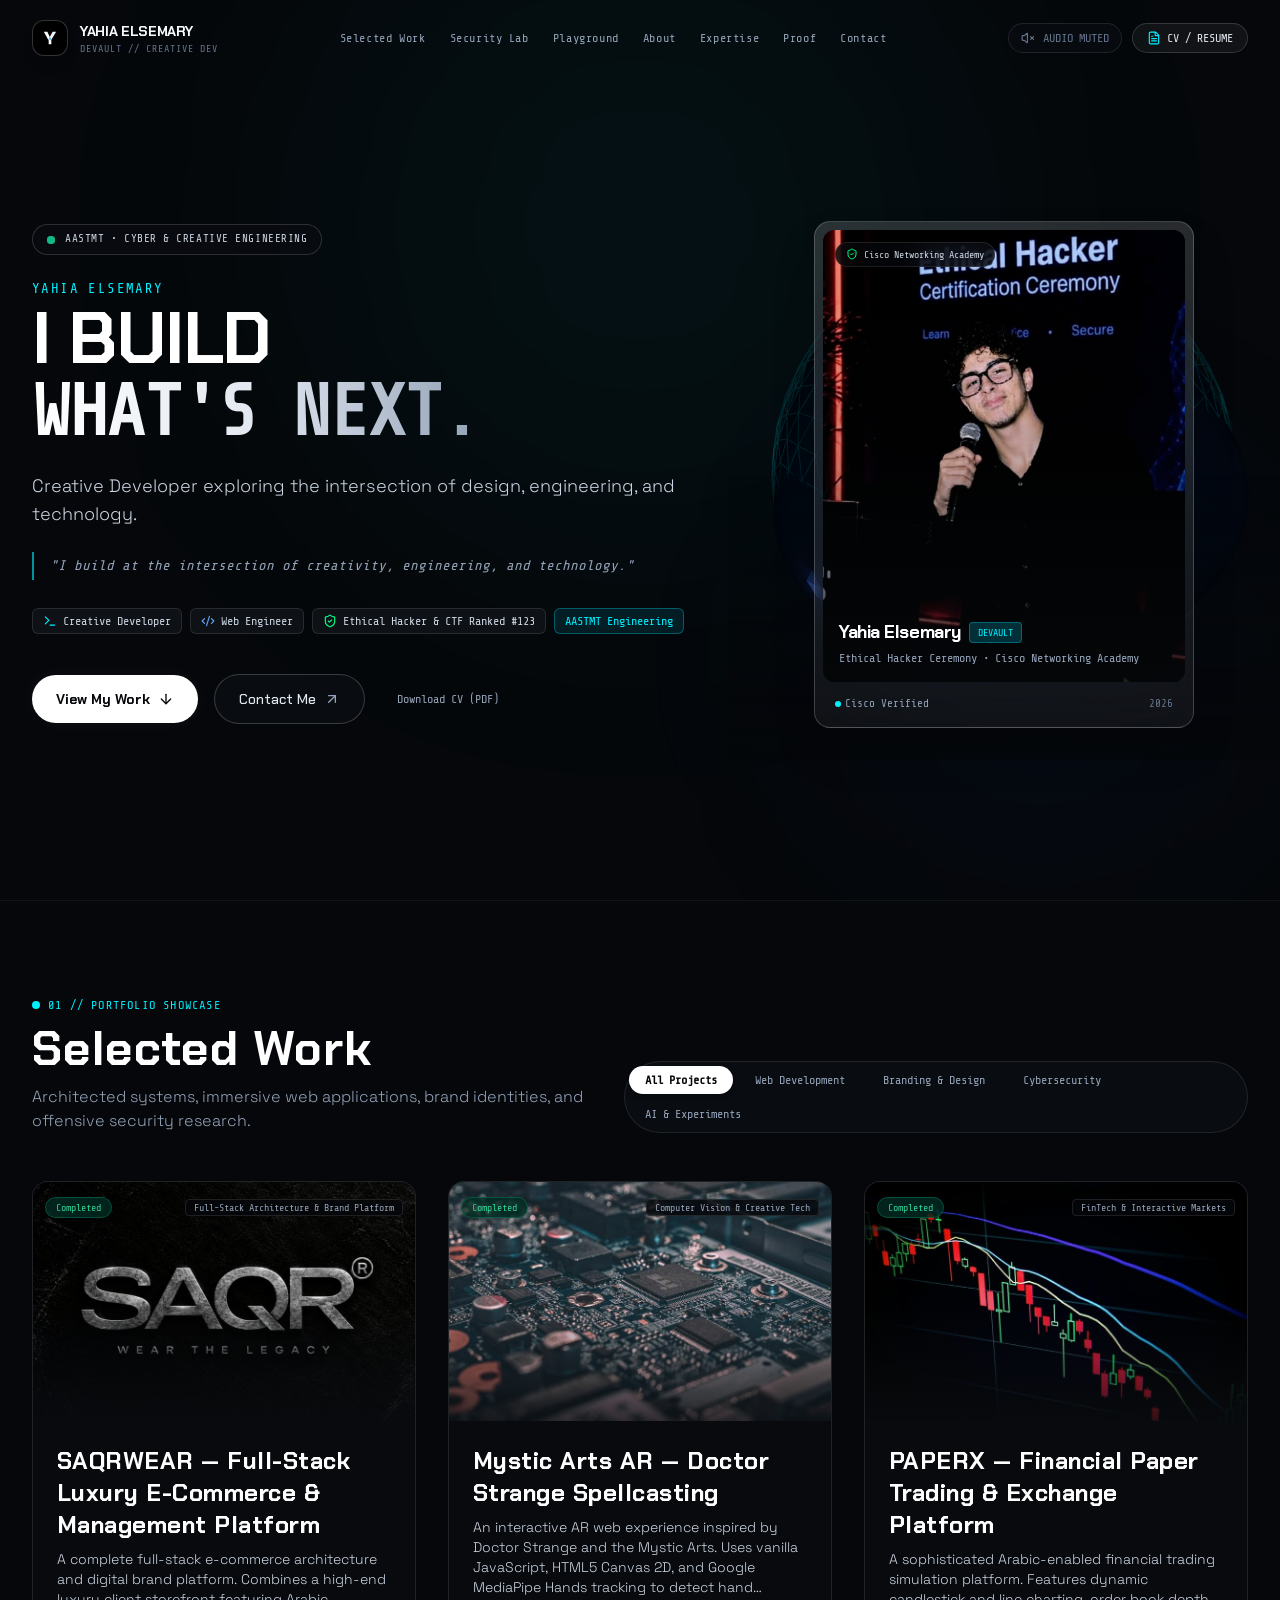
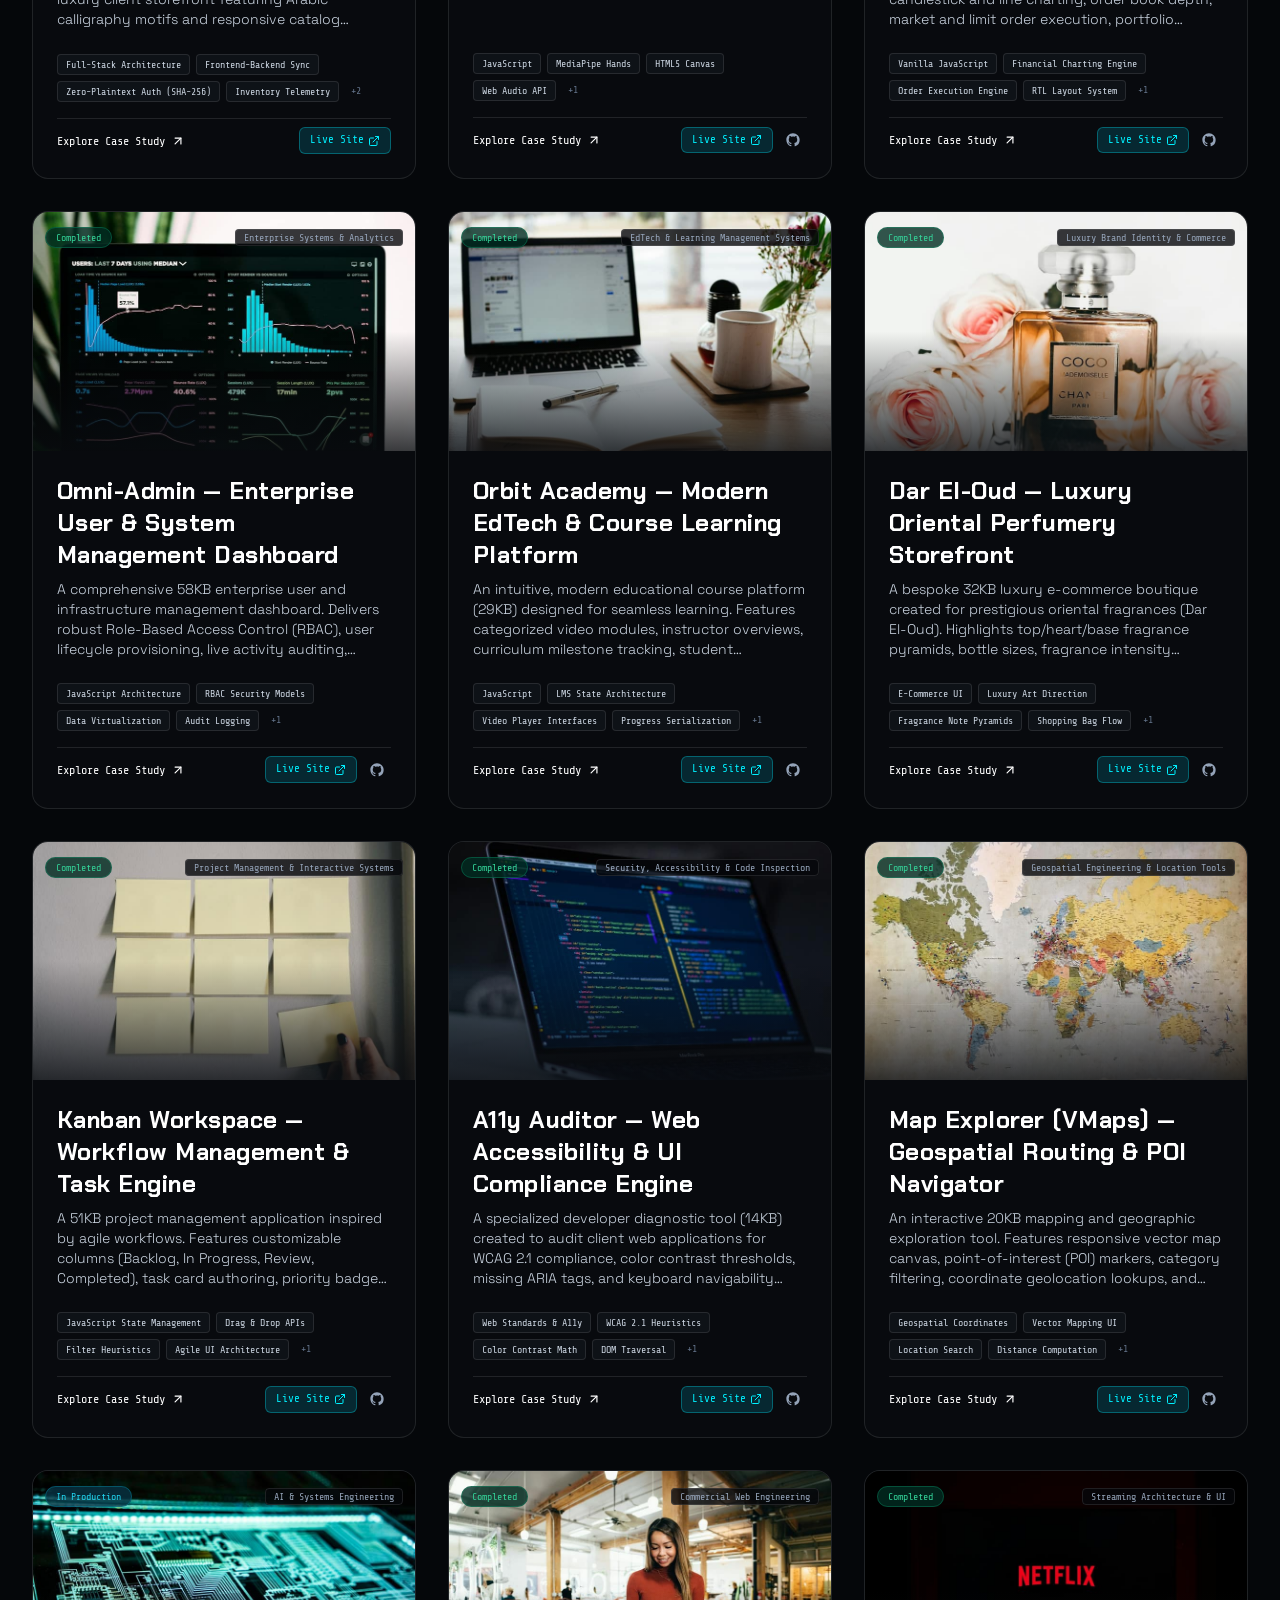
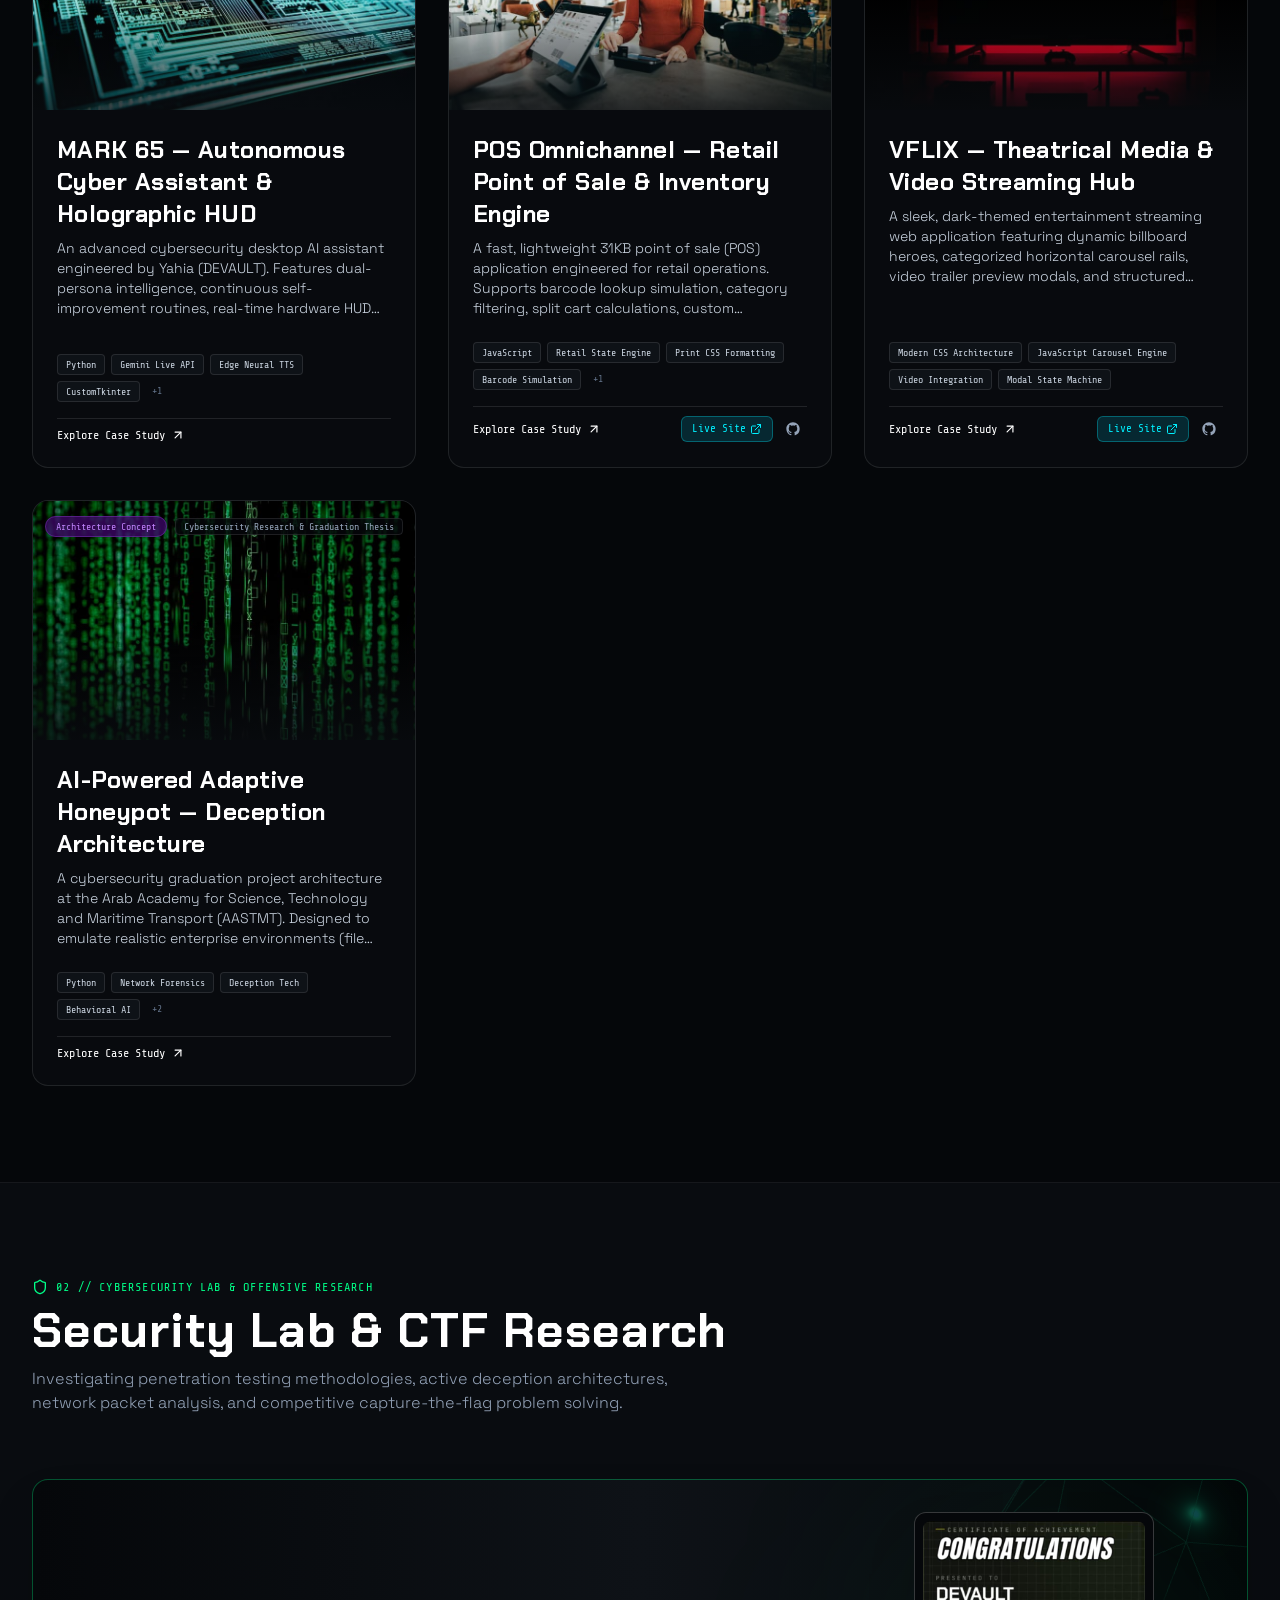
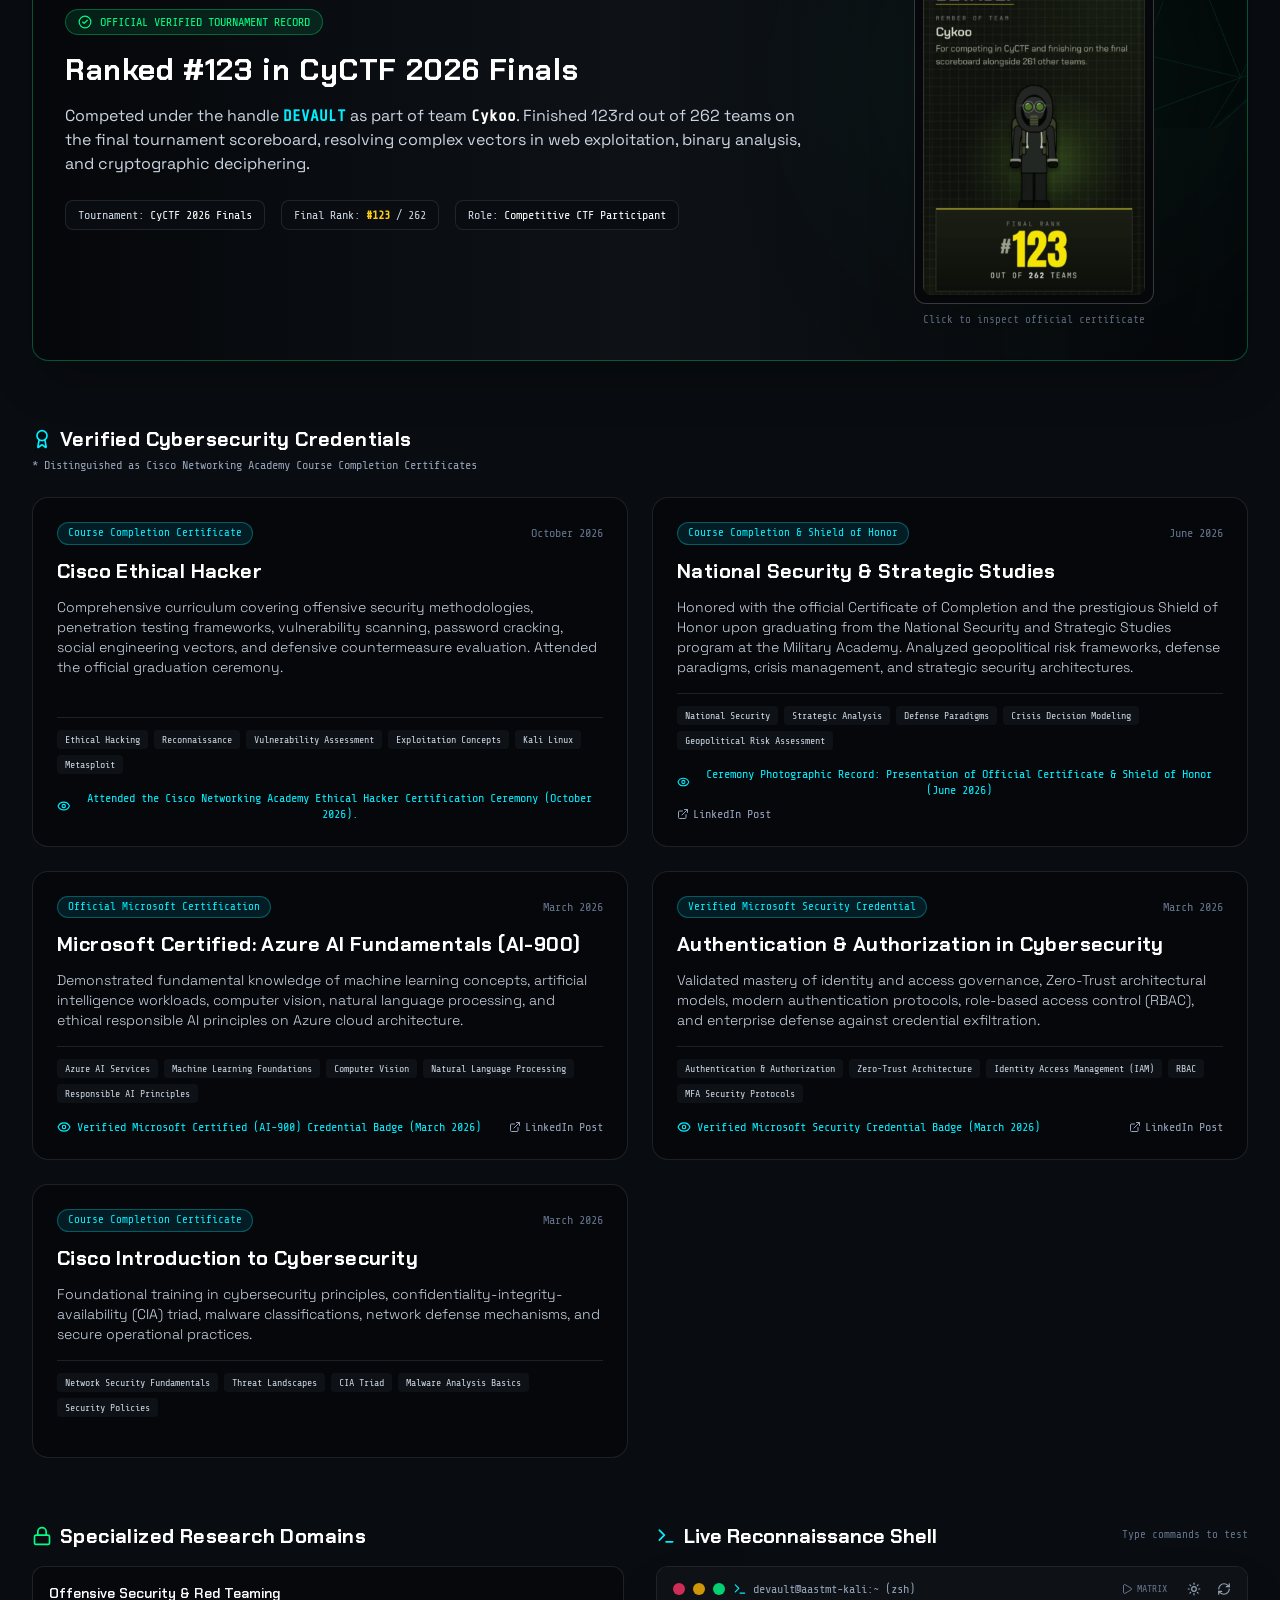
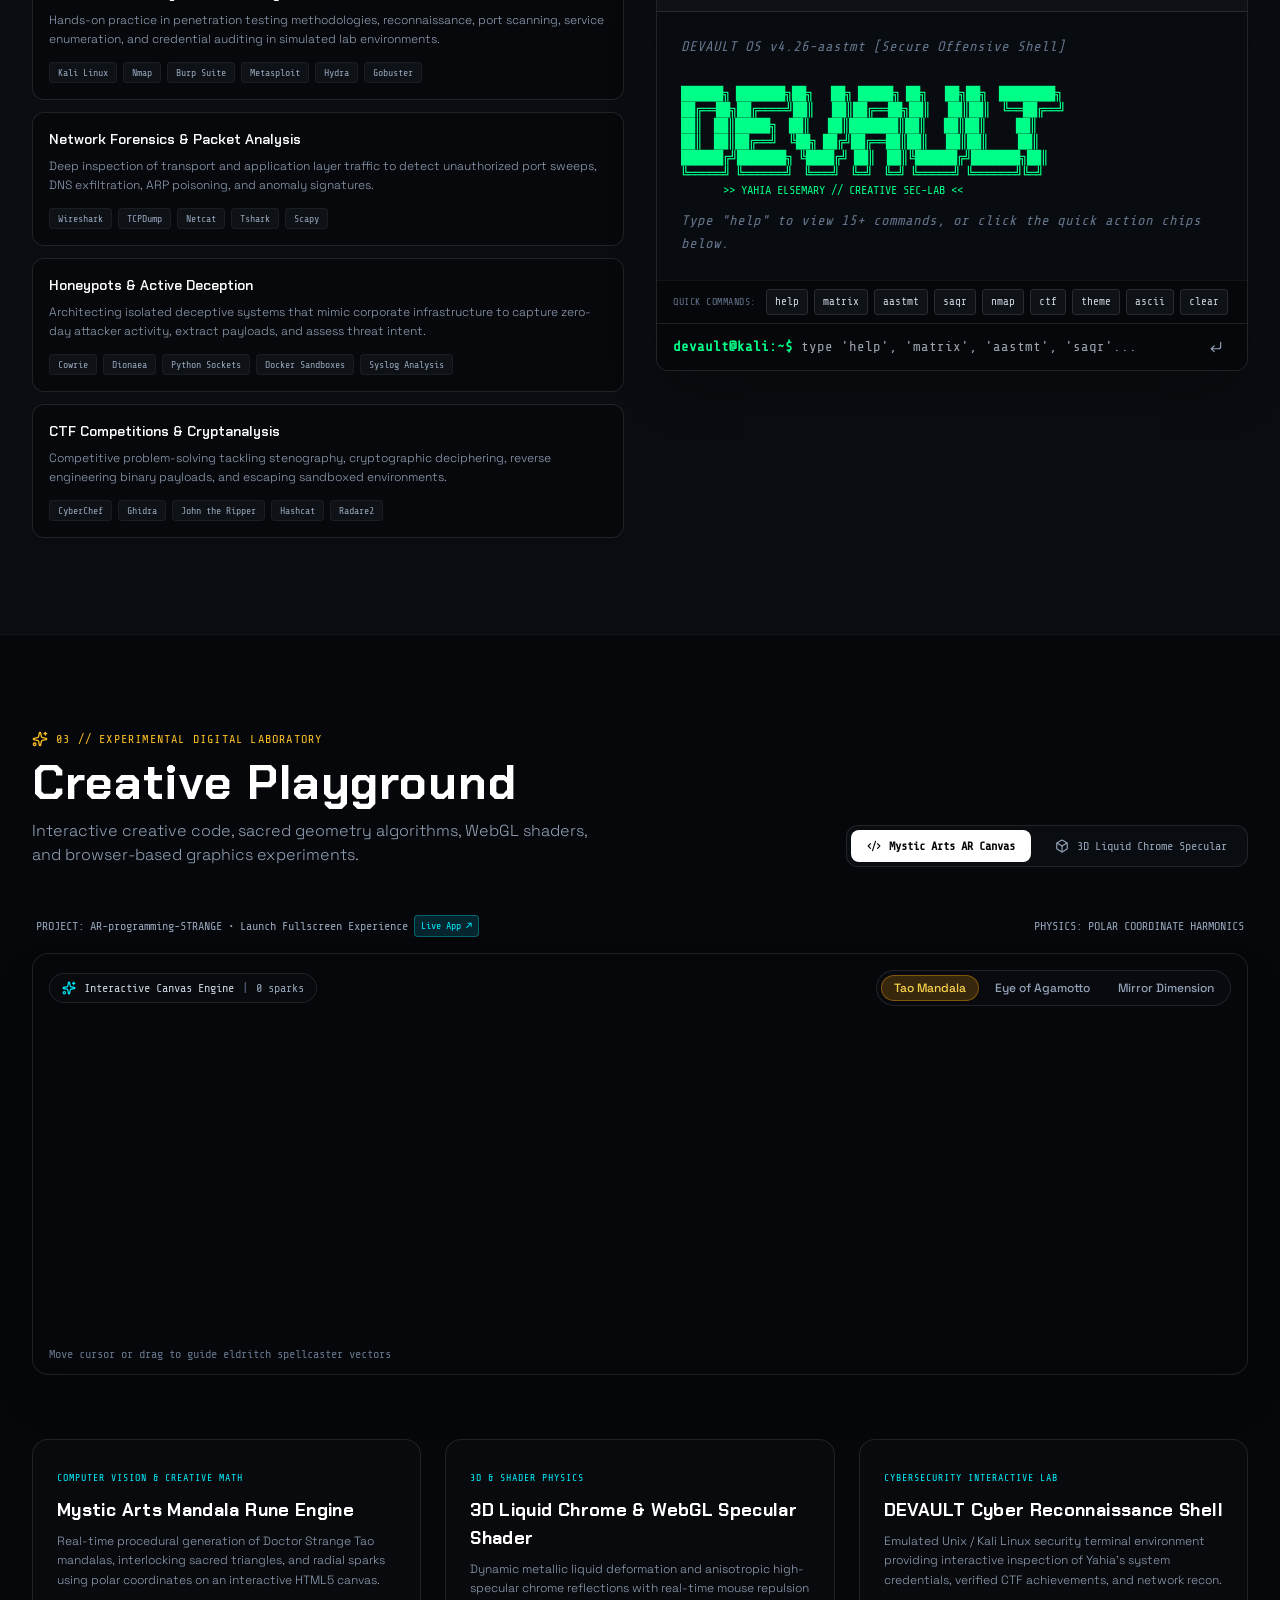
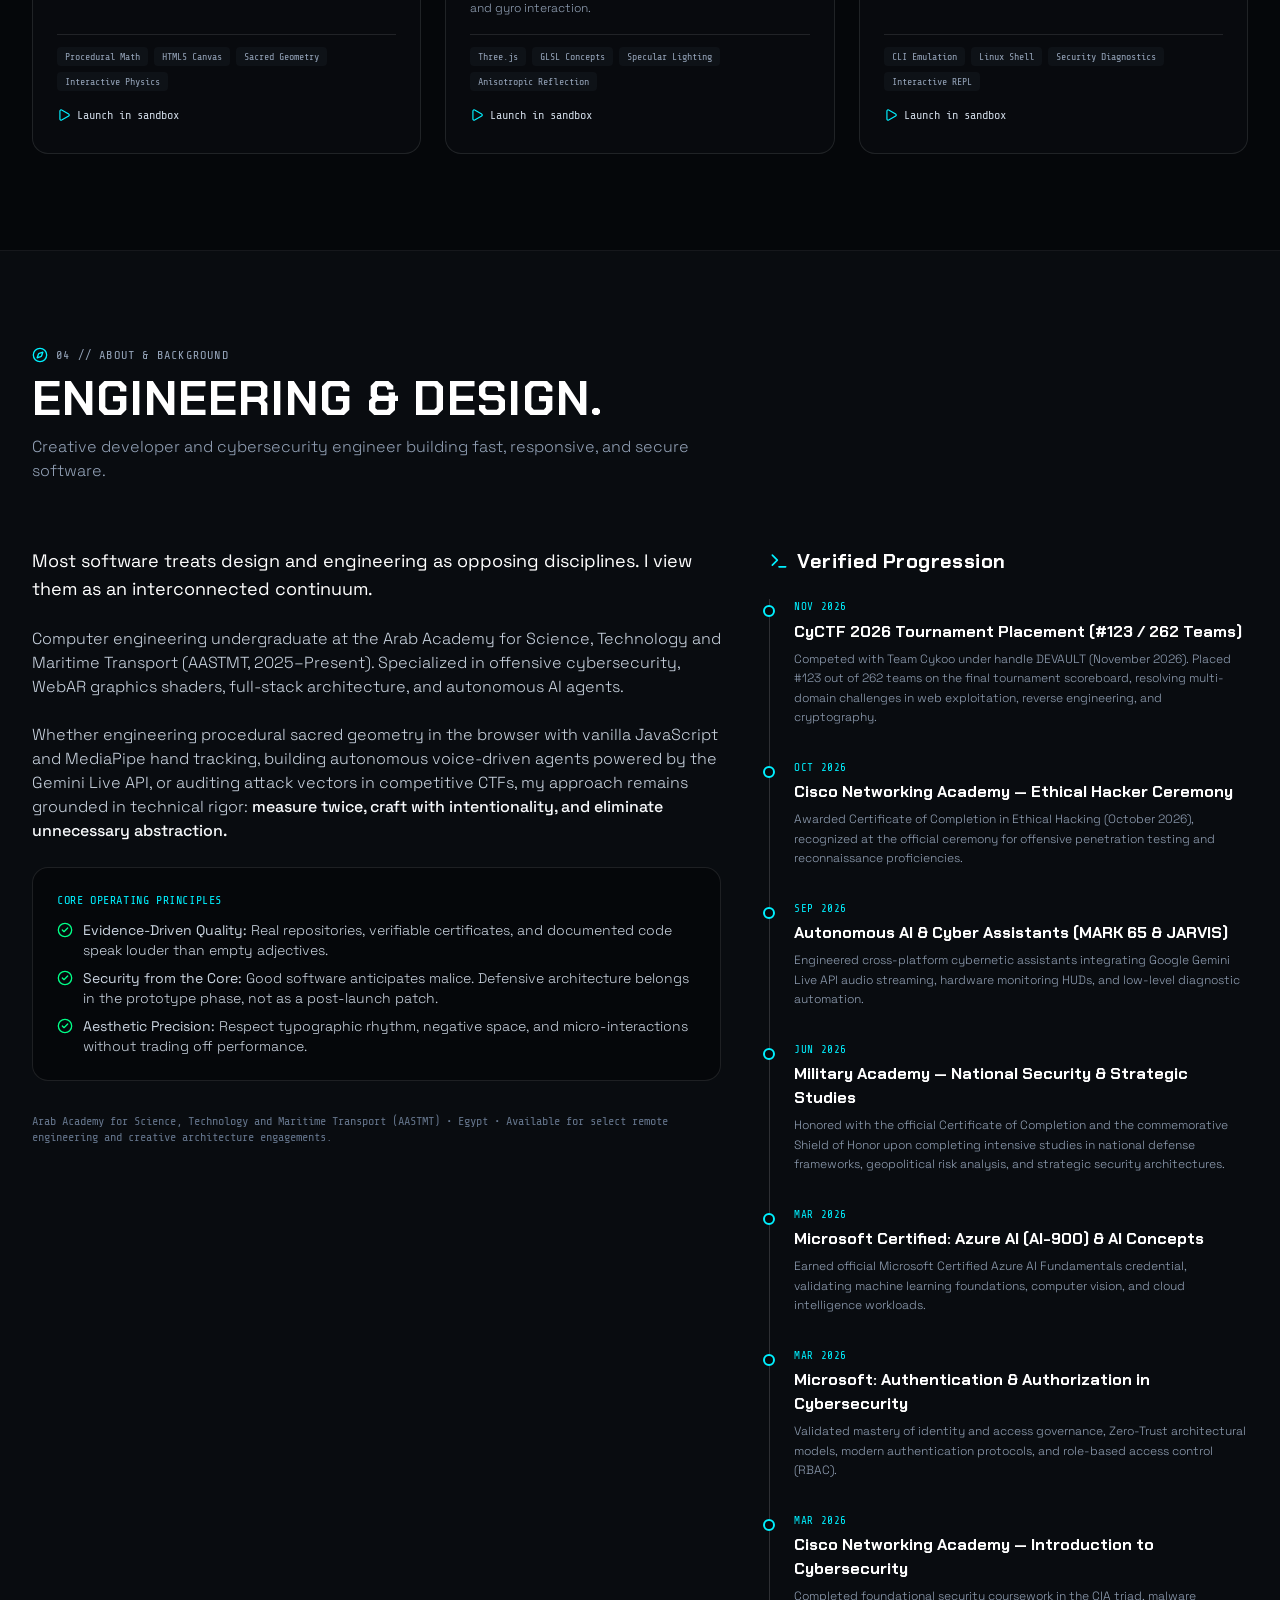
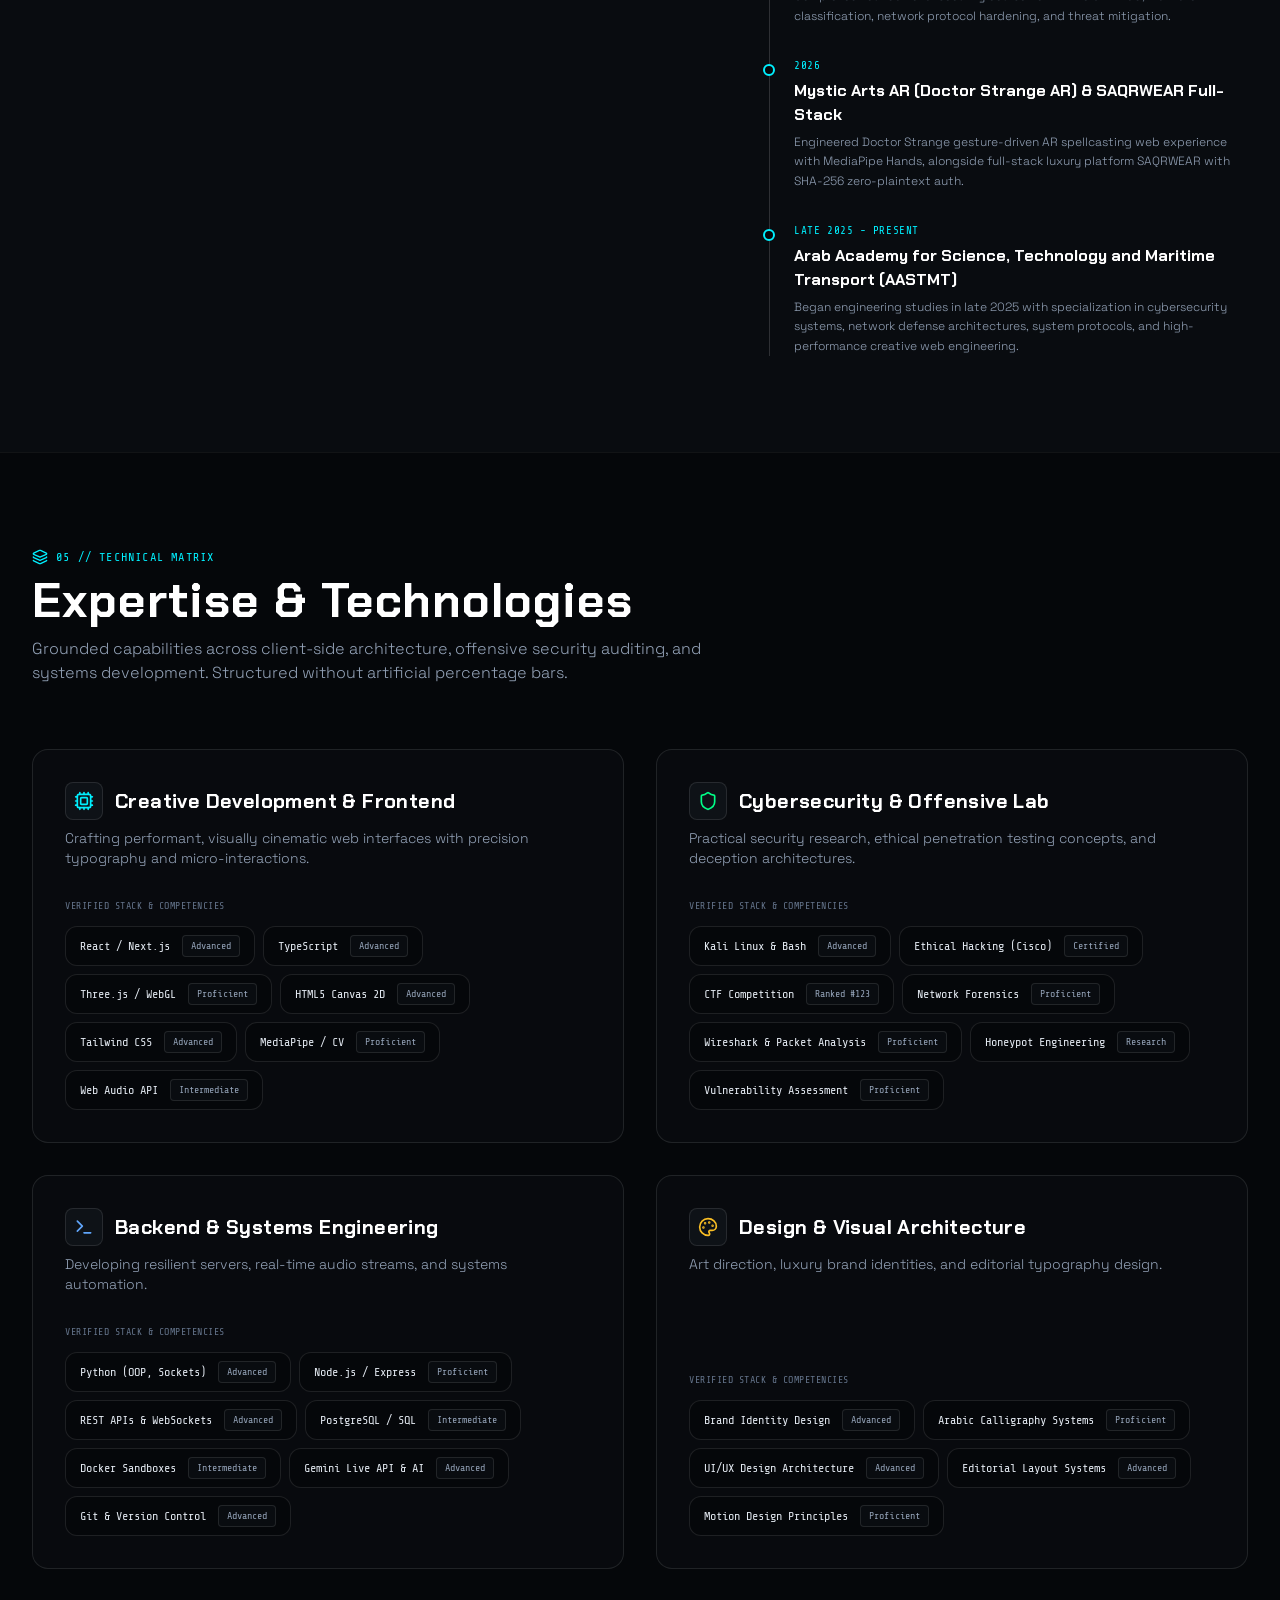
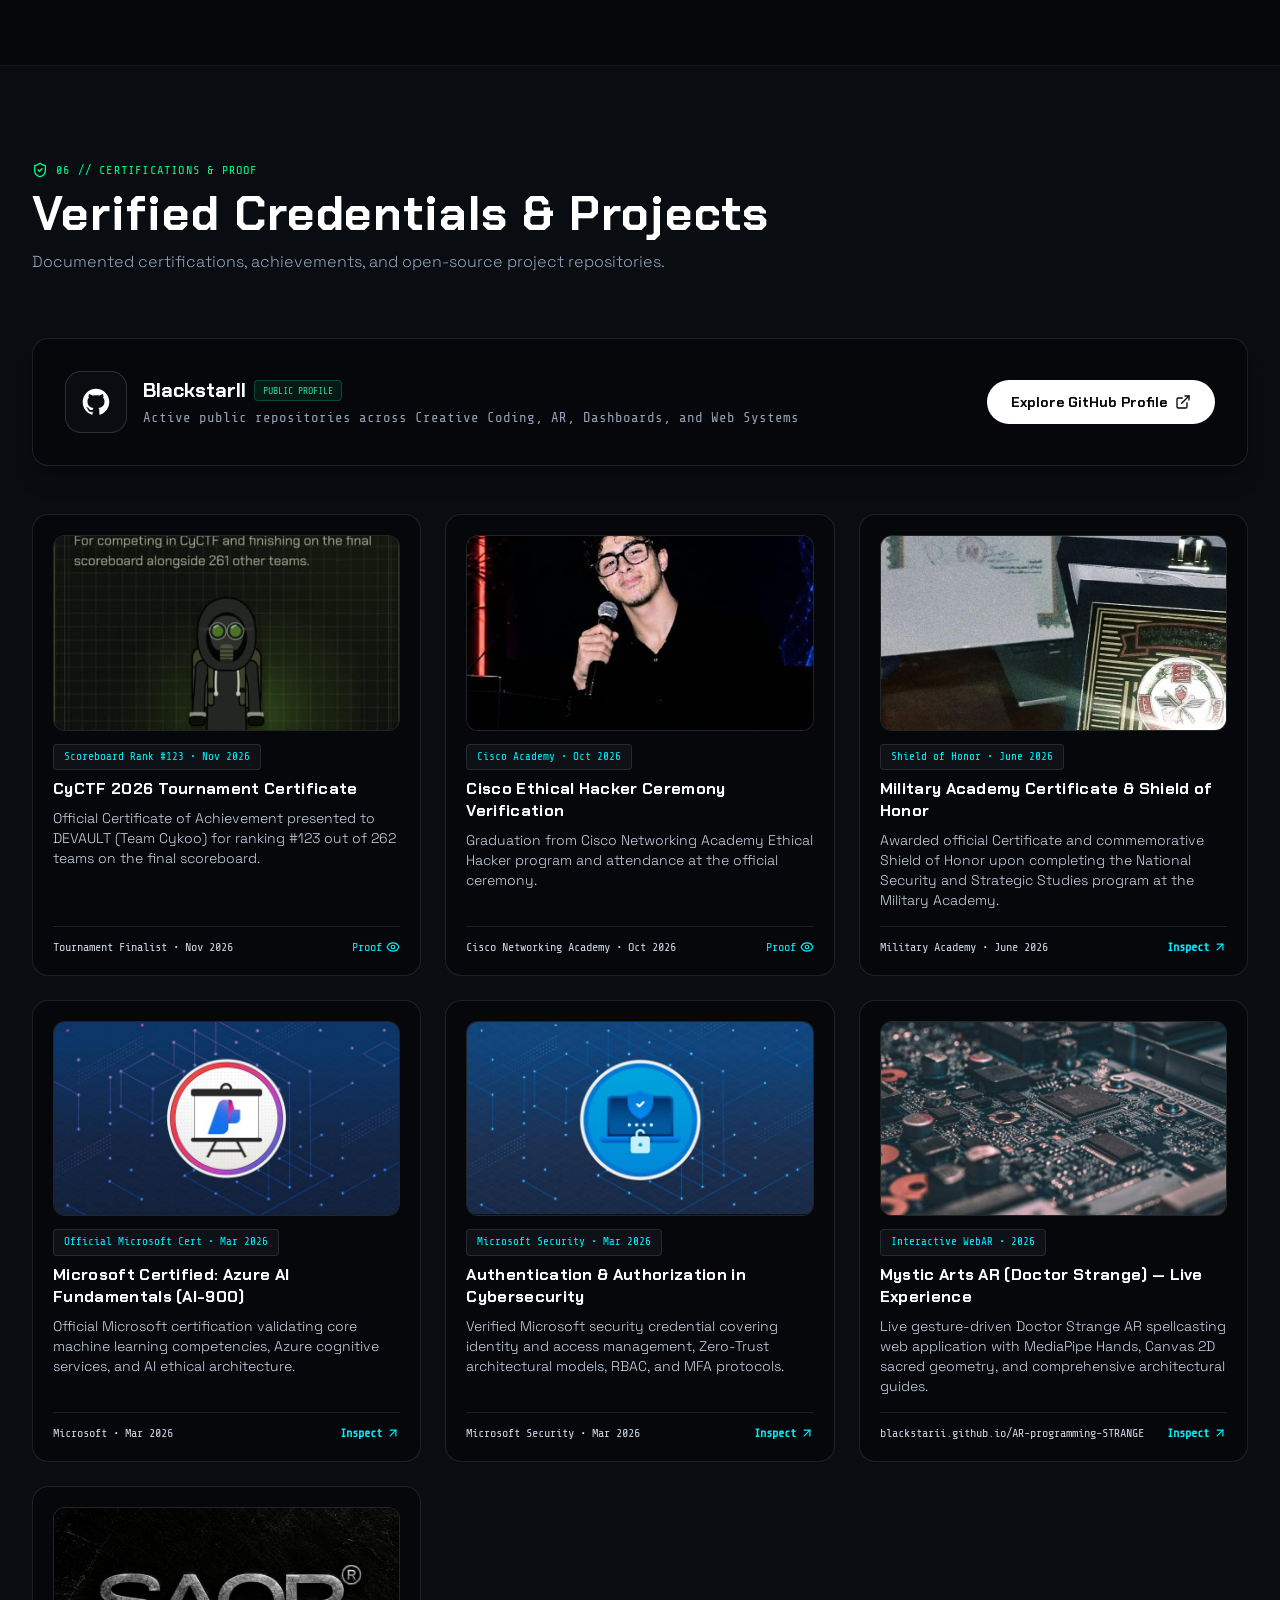
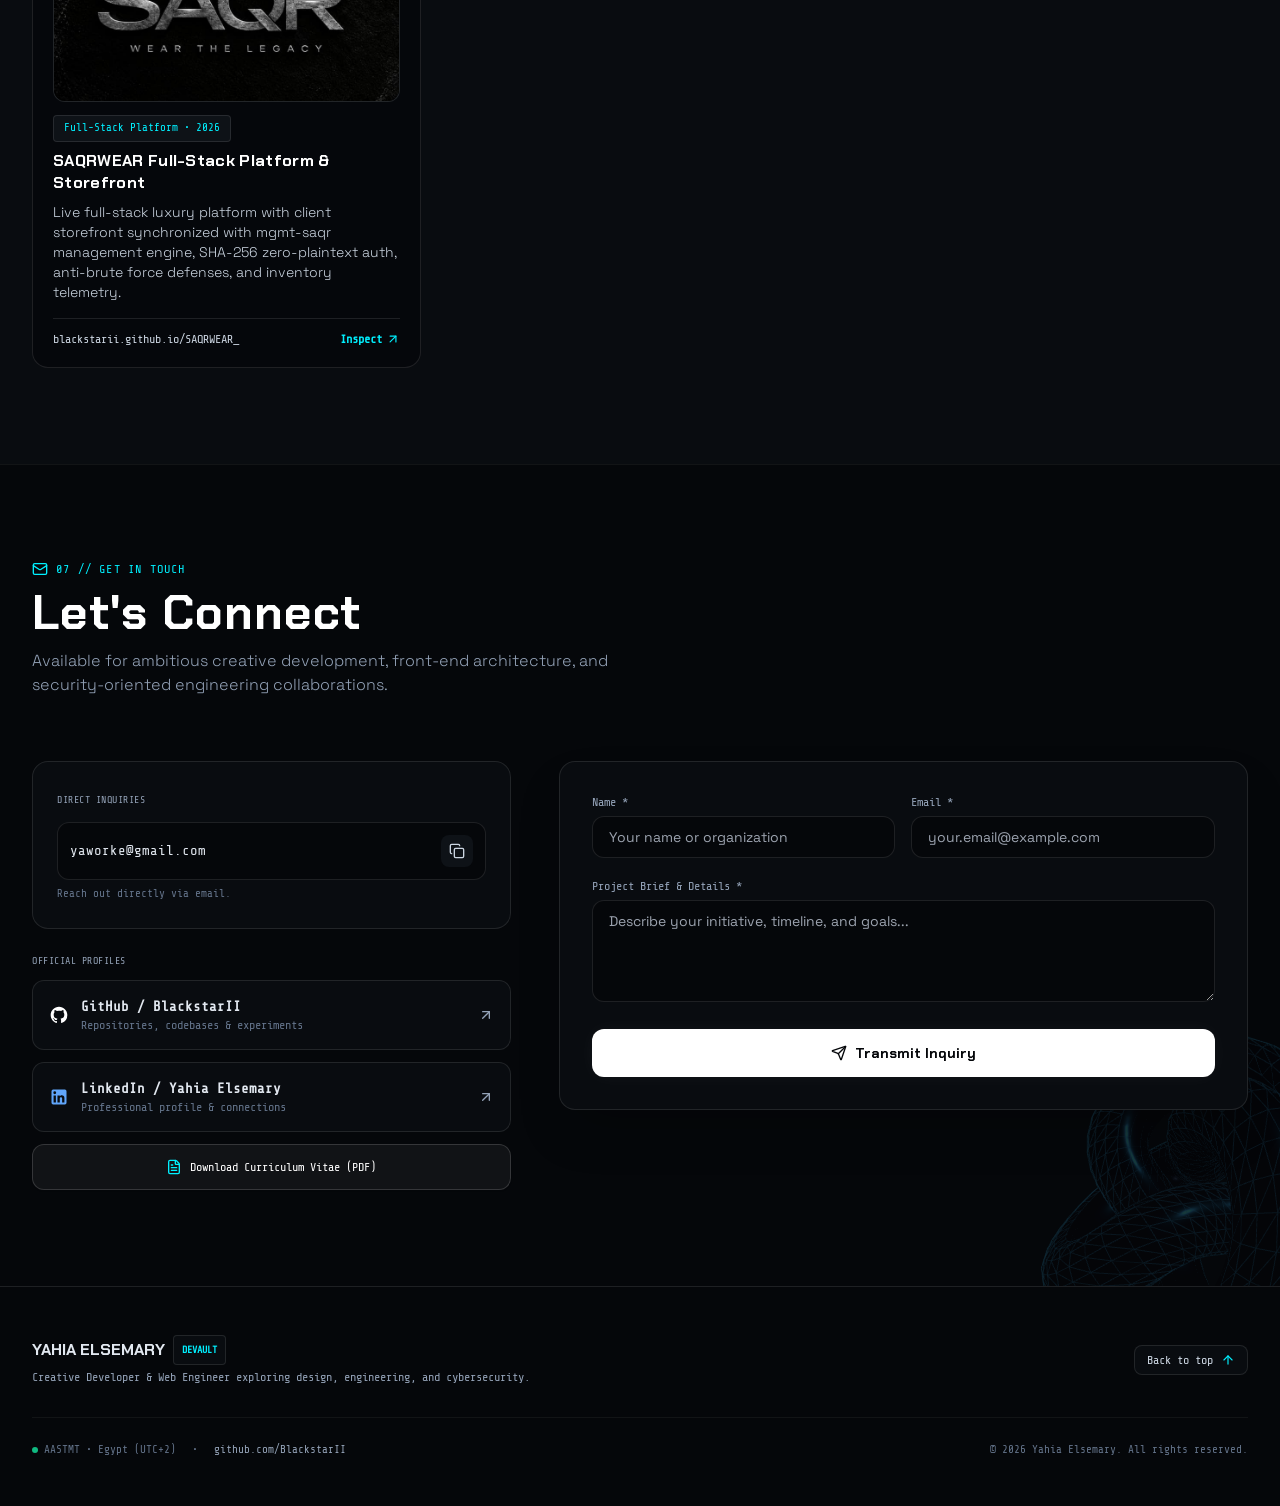
==== commit b95a9a47: "Add files via upload" ====
--- a/index.html
+++ b/index.html
@@ -14,7 +14,7 @@
     <link rel="preconnect" href="https://fonts.googleapis.com">
     <link rel="preconnect" href="https://fonts.gstatic.com" crossorigin>
     <link href="https://fonts.googleapis.com/css2?family=Chakra+Petch:wght@500;600;700&family=JetBrains+Mono:wght@400;500;600;700&family=Share+Tech+Mono&family=Space+Grotesk:wght@400;500;600;700&family=Syne:wght@600;700;800;900&display=swap" rel="stylesheet">
-    <script type="module" crossorigin>(function(){const e=document.createElement("link").relList;if(e&&e.supports&&e.supports("modulepreload"))return;for(const o of document.querySelectorAll('link[rel="modulepreload"]'))r(o);new MutationObserver(o=>{for(const c of o)if(c.type==="childList")for(const A of c.addedNodes)A.tagName==="LINK"&&A.rel==="modulepreload"&&r(A)}).observe(document,{childList:!0,subtree:!0});function n(o){const c={};return o.integrity&&(c.integrity=o.integrity),o.referrerPolicy&&(c.referrerPolicy=o.referrerPolicy),o.crossOrigin==="use-credentials"?c.credentials="include":o.crossOrigin==="anonymous"?c.credentials="omit":c.credentials="same-origin",c}function r(o){if(o.ep)return;o.ep=!0;const c=n(o);fetch(o.href,c)}})();function _f(a){return a&&a.__esModule&&Object.prototype.hasOwnProperty.call(a,"default")?a.default:a}var EA={exports:{}},Is={},yA={exports:{}},ht={};/**
+    <script type="module" crossorigin>(function(){const e=document.createElement("link").relList;if(e&&e.supports&&e.supports("modulepreload"))return;for(const o of document.querySelectorAll('link[rel="modulepreload"]'))r(o);new MutationObserver(o=>{for(const c of o)if(c.type==="childList")for(const A of c.addedNodes)A.tagName==="LINK"&&A.rel==="modulepreload"&&r(A)}).observe(document,{childList:!0,subtree:!0});function n(o){const c={};return o.integrity&&(c.integrity=o.integrity),o.referrerPolicy&&(c.referrerPolicy=o.referrerPolicy),o.crossOrigin==="use-credentials"?c.credentials="include":o.crossOrigin==="anonymous"?c.credentials="omit":c.credentials="same-origin",c}function r(o){if(o.ep)return;o.ep=!0;const c=n(o);fetch(o.href,c)}})();function tm(a){return a&&a.__esModule&&Object.prototype.hasOwnProperty.call(a,"default")?a.default:a}var SA={exports:{}},Is={},CA={exports:{}},ht={};/**
  * @license React
  * react.production.min.js
  *
@@ -22,7 +22,7 @@
  *
  * This source code is licensed under the MIT license found in the
  * LICENSE file in the root directory of this source tree.
- */var qp;function t0(){if(qp)return ht;qp=1;var a=Symbol.for("react.element"),e=Symbol.for("react.portal"),n=Symbol.for("react.fragment"),r=Symbol.for("react.strict_mode"),o=Symbol.for("react.profiler"),c=Symbol.for("react.provider"),A=Symbol.for("react.context"),u=Symbol.for("react.forward_ref"),p=Symbol.for("react.suspense"),m=Symbol.for("react.memo"),x=Symbol.for("react.lazy"),S=Symbol.iterator;function y(K){return K===null||typeof K!="object"?null:(K=S&&K[S]||K["@@iterator"],typeof K=="function"?K:null)}var M={isMounted:function(){return!1},enqueueForceUpdate:function(){},enqueueReplaceState:function(){},enqueueSetState:function(){}},U=Object.assign,w={};function E(K,ee,Ne){this.props=K,this.context=ee,this.refs=w,this.updater=Ne||M}E.prototype.isReactComponent={},E.prototype.setState=function(K,ee){if(typeof K!="object"&&typeof K!="function"&&K!=null)throw Error("setState(...): takes an object of state variables to update or a function which returns an object of state variables.");this.updater.enqueueSetState(this,K,ee,"setState")},E.prototype.forceUpdate=function(K){this.updater.enqueueForceUpdate(this,K,"forceUpdate")};function g(){}g.prototype=E.prototype;function q(K,ee,Ne){this.props=K,this.context=ee,this.refs=w,this.updater=Ne||M}var N=q.prototype=new g;N.constructor=q,U(N,E.prototype),N.isPureReactComponent=!0;var v=Array.isArray,z=Object.prototype.hasOwnProperty,B={current:null},F={key:!0,ref:!0,__self:!0,__source:!0};function D(K,ee,Ne){var _,Ae={},Se=null,Ee=null;if(ee!=null)for(_ in ee.ref!==void 0&&(Ee=ee.ref),ee.key!==void 0&&(Se=""+ee.key),ee)z.call(ee,_)&&!F.hasOwnProperty(_)&&(Ae[_]=ee[_]);var Re=arguments.length-2;if(Re===1)Ae.children=Ne;else if(1<Re){for(var Le=Array(Re),$e=0;$e<Re;$e++)Le[$e]=arguments[$e+2];Ae.children=Le}if(K&&K.defaultProps)for(_ in Re=K.defaultProps,Re)Ae[_]===void 0&&(Ae[_]=Re[_]);return{$$typeof:a,type:K,key:Se,ref:Ee,props:Ae,_owner:B.current}}function I(K,ee){return{$$typeof:a,type:K.type,key:ee,ref:K.ref,props:K.props,_owner:K._owner}}function T(K){return typeof K=="object"&&K!==null&&K.$$typeof===a}function W(K){var ee={"=":"=0",":":"=2"};return"$"+K.replace(/[=:]/g,function(Ne){return ee[Ne]})}var re=/\/+/g;function X(K,ee){return typeof K=="object"&&K!==null&&K.key!=null?W(""+K.key):ee.toString(36)}function ue(K,ee,Ne,_,Ae){var Se=typeof K;(Se==="undefined"||Se==="boolean")&&(K=null);var Ee=!1;if(K===null)Ee=!0;else switch(Se){case"string":case"number":Ee=!0;break;case"object":switch(K.$$typeof){case a:case e:Ee=!0}}if(Ee)return Ee=K,Ae=Ae(Ee),K=_===""?"."+X(Ee,0):_,v(Ae)?(Ne="",K!=null&&(Ne=K.replace(re,"$&/")+"/"),ue(Ae,ee,Ne,"",function($e){return $e})):Ae!=null&&(T(Ae)&&(Ae=I(Ae,Ne+(!Ae.key||Ee&&Ee.key===Ae.key?"":(""+Ae.key).replace(re,"$&/")+"/")+K)),ee.push(Ae)),1;if(Ee=0,_=_===""?".":_+":",v(K))for(var Re=0;Re<K.length;Re++){Se=K[Re];var Le=_+X(Se,Re);Ee+=ue(Se,ee,Ne,Le,Ae)}else if(Le=y(K),typeof Le=="function")for(K=Le.call(K),Re=0;!(Se=K.next()).done;)Se=Se.value,Le=_+X(Se,Re++),Ee+=ue(Se,ee,Ne,Le,Ae);else if(Se==="object")throw ee=String(K),Error("Objects are not valid as a React child (found: "+(ee==="[object Object]"?"object with keys {"+Object.keys(K).join(", ")+"}":ee)+"). If you meant to render a collection of children, use an array instead.");return Ee}function he(K,ee,Ne){if(K==null)return K;var _=[],Ae=0;return ue(K,_,"","",function(Se){return ee.call(Ne,Se,Ae++)}),_}function le(K){if(K._status===-1){var ee=K._result;ee=ee(),ee.then(function(Ne){(K._status===0||K._status===-1)&&(K._status=1,K._result=Ne)},function(Ne){(K._status===0||K._status===-1)&&(K._status=2,K._result=Ne)}),K._status===-1&&(K._status=0,K._result=ee)}if(K._status===1)return K._result.default;throw K._result}var ce={current:null},j={transition:null},se={ReactCurrentDispatcher:ce,ReactCurrentBatchConfig:j,ReactCurrentOwner:B};function ae(){throw Error("act(...) is not supported in production builds of React.")}return ht.Children={map:he,forEach:function(K,ee,Ne){he(K,function(){ee.apply(this,arguments)},Ne)},count:function(K){var ee=0;return he(K,function(){ee++}),ee},toArray:function(K){return he(K,function(ee){return ee})||[]},only:function(K){if(!T(K))throw Error("React.Children.only expected to receive a single React element child.");return K}},ht.Component=E,ht.Fragment=n,ht.Profiler=o,ht.PureComponent=q,ht.StrictMode=r,ht.Suspense=p,ht.__SECRET_INTERNALS_DO_NOT_USE_OR_YOU_WILL_BE_FIRED=se,ht.act=ae,ht.cloneElement=function(K,ee,Ne){if(K==null)throw Error("React.cloneElement(...): The argument must be a React element, but you passed "+K+".");var _=U({},K.props),Ae=K.key,Se=K.ref,Ee=K._owner;if(ee!=null){if(ee.ref!==void 0&&(Se=ee.ref,Ee=B.current),ee.key!==void 0&&(Ae=""+ee.key),K.type&&K.type.defaultProps)var Re=K.type.defaultProps;for(Le in ee)z.call(ee,Le)&&!F.hasOwnProperty(Le)&&(_[Le]=ee[Le]===void 0&&Re!==void 0?Re[Le]:ee[Le])}var Le=arguments.length-2;if(Le===1)_.children=Ne;else if(1<Le){Re=Array(Le);for(var $e=0;$e<Le;$e++)Re[$e]=arguments[$e+2];_.children=Re}return{$$typeof:a,type:K.type,key:Ae,ref:Se,props:_,_owner:Ee}},ht.createContext=function(K){return K={$$typeof:A,_currentValue:K,_currentValue2:K,_threadCount:0,Provider:null,Consumer:null,_defaultValue:null,_globalName:null},K.Provider={$$typeof:c,_context:K},K.Consumer=K},ht.createElement=D,ht.createFactory=function(K){var ee=D.bind(null,K);return ee.type=K,ee},ht.createRef=function(){return{current:null}},ht.forwardRef=function(K){return{$$typeof:u,render:K}},ht.isValidElement=T,ht.lazy=function(K){return{$$typeof:x,_payload:{_status:-1,_result:K},_init:le}},ht.memo=function(K,ee){return{$$typeof:m,type:K,compare:ee===void 0?null:ee}},ht.startTransition=function(K){var ee=j.transition;j.transition={};try{K()}finally{j.transition=ee}},ht.unstable_act=ae,ht.useCallback=function(K,ee){return ce.current.useCallback(K,ee)},ht.useContext=function(K){return ce.current.useContext(K)},ht.useDebugValue=function(){},ht.useDeferredValue=function(K){return ce.current.useDeferredValue(K)},ht.useEffect=function(K,ee){return ce.current.useEffect(K,ee)},ht.useId=function(){return ce.current.useId()},ht.useImperativeHandle=function(K,ee,Ne){return ce.current.useImperativeHandle(K,ee,Ne)},ht.useInsertionEffect=function(K,ee){return ce.current.useInsertionEffect(K,ee)},ht.useLayoutEffect=function(K,ee){return ce.current.useLayoutEffect(K,ee)},ht.useMemo=function(K,ee){return ce.current.useMemo(K,ee)},ht.useReducer=function(K,ee,Ne){return ce.current.useReducer(K,ee,Ne)},ht.useRef=function(K){return ce.current.useRef(K)},ht.useState=function(K){return ce.current.useState(K)},ht.useSyncExternalStore=function(K,ee,Ne){return ce.current.useSyncExternalStore(K,ee,Ne)},ht.useTransition=function(){return ce.current.useTransition()},ht.version="18.3.1",ht}var Np;function Ju(){return Np||(Np=1,yA.exports=t0()),yA.exports}/**
+ */var Lp;function u0(){if(Lp)return ht;Lp=1;var a=Symbol.for("react.element"),e=Symbol.for("react.portal"),n=Symbol.for("react.fragment"),r=Symbol.for("react.strict_mode"),o=Symbol.for("react.profiler"),c=Symbol.for("react.provider"),A=Symbol.for("react.context"),u=Symbol.for("react.forward_ref"),p=Symbol.for("react.suspense"),m=Symbol.for("react.memo"),x=Symbol.for("react.lazy"),y=Symbol.iterator;function M(D){return D===null||typeof D!="object"?null:(D=y&&D[y]||D["@@iterator"],typeof D=="function"?D:null)}var S={isMounted:function(){return!1},enqueueForceUpdate:function(){},enqueueReplaceState:function(){},enqueueSetState:function(){}},U=Object.assign,C={};function E(D,ee,be){this.props=D,this.context=ee,this.refs=C,this.updater=be||S}E.prototype.isReactComponent={},E.prototype.setState=function(D,ee){if(typeof D!="object"&&typeof D!="function"&&D!=null)throw Error("setState(...): takes an object of state variables to update or a function which returns an object of state variables.");this.updater.enqueueSetState(this,D,ee,"setState")},E.prototype.forceUpdate=function(D){this.updater.enqueueForceUpdate(this,D,"forceUpdate")};function g(){}g.prototype=E.prototype;function q(D,ee,be){this.props=D,this.context=ee,this.refs=C,this.updater=be||S}var b=q.prototype=new g;b.constructor=q,U(b,E.prototype),b.isPureReactComponent=!0;var v=Array.isArray,G=Object.prototype.hasOwnProperty,L={current:null},N={key:!0,ref:!0,__self:!0,__source:!0};function K(D,ee,be){var _,de={},Me=null,Ee=null;if(ee!=null)for(_ in ee.ref!==void 0&&(Ee=ee.ref),ee.key!==void 0&&(Me=""+ee.key),ee)G.call(ee,_)&&!N.hasOwnProperty(_)&&(de[_]=ee[_]);var Re=arguments.length-2;if(Re===1)de.children=be;else if(1<Re){for(var Le=Array(Re),_e=0;_e<Re;_e++)Le[_e]=arguments[_e+2];de.children=Le}if(D&&D.defaultProps)for(_ in Re=D.defaultProps,Re)de[_]===void 0&&(de[_]=Re[_]);return{$$typeof:a,type:D,key:Me,ref:Ee,props:de,_owner:L.current}}function I(D,ee){return{$$typeof:a,type:D.type,key:ee,ref:D.ref,props:D.props,_owner:D._owner}}function T(D){return typeof D=="object"&&D!==null&&D.$$typeof===a}function j(D){var ee={"=":"=0",":":"=2"};return"$"+D.replace(/[=:]/g,function(be){return ee[be]})}var ne=/\/+/g;function Z(D,ee){return typeof D=="object"&&D!==null&&D.key!=null?j(""+D.key):ee.toString(36)}function Ae(D,ee,be,_,de){var Me=typeof D;(Me==="undefined"||Me==="boolean")&&(D=null);var Ee=!1;if(D===null)Ee=!0;else switch(Me){case"string":case"number":Ee=!0;break;case"object":switch(D.$$typeof){case a:case e:Ee=!0}}if(Ee)return Ee=D,de=de(Ee),D=_===""?"."+Z(Ee,0):_,v(de)?(be="",D!=null&&(be=D.replace(ne,"$&/")+"/"),Ae(de,ee,be,"",function(_e){return _e})):de!=null&&(T(de)&&(de=I(de,be+(!de.key||Ee&&Ee.key===de.key?"":(""+de.key).replace(ne,"$&/")+"/")+D)),ee.push(de)),1;if(Ee=0,_=_===""?".":_+":",v(D))for(var Re=0;Re<D.length;Re++){Me=D[Re];var Le=_+Z(Me,Re);Ee+=Ae(Me,ee,be,Le,de)}else if(Le=M(D),typeof Le=="function")for(D=Le.call(D),Re=0;!(Me=D.next()).done;)Me=Me.value,Le=_+Z(Me,Re++),Ee+=Ae(Me,ee,be,Le,de);else if(Me==="object")throw ee=String(D),Error("Objects are not valid as a React child (found: "+(ee==="[object Object]"?"object with keys {"+Object.keys(D).join(", ")+"}":ee)+"). If you meant to render a collection of children, use an array instead.");return Ee}function ce(D,ee,be){if(D==null)return D;var _=[],de=0;return Ae(D,_,"","",function(Me){return ee.call(be,Me,de++)}),_}function se(D){if(D._status===-1){var ee=D._result;ee=ee(),ee.then(function(be){(D._status===0||D._status===-1)&&(D._status=1,D._result=be)},function(be){(D._status===0||D._status===-1)&&(D._status=2,D._result=be)}),D._status===-1&&(D._status=0,D._result=ee)}if(D._status===1)return D._result.default;throw D._result}var ue={current:null},W={transition:null},oe={ReactCurrentDispatcher:ue,ReactCurrentBatchConfig:W,ReactCurrentOwner:L};function ae(){throw Error("act(...) is not supported in production builds of React.")}return ht.Children={map:ce,forEach:function(D,ee,be){ce(D,function(){ee.apply(this,arguments)},be)},count:function(D){var ee=0;return ce(D,function(){ee++}),ee},toArray:function(D){return ce(D,function(ee){return ee})||[]},only:function(D){if(!T(D))throw Error("React.Children.only expected to receive a single React element child.");return D}},ht.Component=E,ht.Fragment=n,ht.Profiler=o,ht.PureComponent=q,ht.StrictMode=r,ht.Suspense=p,ht.__SECRET_INTERNALS_DO_NOT_USE_OR_YOU_WILL_BE_FIRED=oe,ht.act=ae,ht.cloneElement=function(D,ee,be){if(D==null)throw Error("React.cloneElement(...): The argument must be a React element, but you passed "+D+".");var _=U({},D.props),de=D.key,Me=D.ref,Ee=D._owner;if(ee!=null){if(ee.ref!==void 0&&(Me=ee.ref,Ee=L.current),ee.key!==void 0&&(de=""+ee.key),D.type&&D.type.defaultProps)var Re=D.type.defaultProps;for(Le in ee)G.call(ee,Le)&&!N.hasOwnProperty(Le)&&(_[Le]=ee[Le]===void 0&&Re!==void 0?Re[Le]:ee[Le])}var Le=arguments.length-2;if(Le===1)_.children=be;else if(1<Le){Re=Array(Le);for(var _e=0;_e<Le;_e++)Re[_e]=arguments[_e+2];_.children=Re}return{$$typeof:a,type:D.type,key:de,ref:Me,props:_,_owner:Ee}},ht.createContext=function(D){return D={$$typeof:A,_currentValue:D,_currentValue2:D,_threadCount:0,Provider:null,Consumer:null,_defaultValue:null,_globalName:null},D.Provider={$$typeof:c,_context:D},D.Consumer=D},ht.createElement=K,ht.createFactory=function(D){var ee=K.bind(null,D);return ee.type=D,ee},ht.createRef=function(){return{current:null}},ht.forwardRef=function(D){return{$$typeof:u,render:D}},ht.isValidElement=T,ht.lazy=function(D){return{$$typeof:x,_payload:{_status:-1,_result:D},_init:se}},ht.memo=function(D,ee){return{$$typeof:m,type:D,compare:ee===void 0?null:ee}},ht.startTransition=function(D){var ee=W.transition;W.transition={};try{D()}finally{W.transition=ee}},ht.unstable_act=ae,ht.useCallback=function(D,ee){return ue.current.useCallback(D,ee)},ht.useContext=function(D){return ue.current.useContext(D)},ht.useDebugValue=function(){},ht.useDeferredValue=function(D){return ue.current.useDeferredValue(D)},ht.useEffect=function(D,ee){return ue.current.useEffect(D,ee)},ht.useId=function(){return ue.current.useId()},ht.useImperativeHandle=function(D,ee,be){return ue.current.useImperativeHandle(D,ee,be)},ht.useInsertionEffect=function(D,ee){return ue.current.useInsertionEffect(D,ee)},ht.useLayoutEffect=function(D,ee){return ue.current.useLayoutEffect(D,ee)},ht.useMemo=function(D,ee){return ue.current.useMemo(D,ee)},ht.useReducer=function(D,ee,be){return ue.current.useReducer(D,ee,be)},ht.useRef=function(D){return ue.current.useRef(D)},ht.useState=function(D){return ue.current.useState(D)},ht.useSyncExternalStore=function(D,ee,be){return ue.current.useSyncExternalStore(D,ee,be)},ht.useTransition=function(){return ue.current.useTransition()},ht.version="18.3.1",ht}var Bp;function Xu(){return Bp||(Bp=1,CA.exports=u0()),CA.exports}/**
  * @license React
  * react-jsx-runtime.production.min.js
  *
@@ -30,7 +30,7 @@
  *
  * This source code is licensed under the MIT license found in the
  * LICENSE file in the root directory of this source tree.
- */var bp;function n0(){if(bp)return Is;bp=1;var a=Ju(),e=Symbol.for("react.element"),n=Symbol.for("react.fragment"),r=Object.prototype.hasOwnProperty,o=a.__SECRET_INTERNALS_DO_NOT_USE_OR_YOU_WILL_BE_FIRED.ReactCurrentOwner,c={key:!0,ref:!0,__self:!0,__source:!0};function A(u,p,m){var x,S={},y=null,M=null;m!==void 0&&(y=""+m),p.key!==void 0&&(y=""+p.key),p.ref!==void 0&&(M=p.ref);for(x in p)r.call(p,x)&&!c.hasOwnProperty(x)&&(S[x]=p[x]);if(u&&u.defaultProps)for(x in p=u.defaultProps,p)S[x]===void 0&&(S[x]=p[x]);return{$$typeof:e,type:u,key:y,ref:M,props:S,_owner:o.current}}return Is.Fragment=n,Is.jsx=A,Is.jsxs=A,Is}var Fp;function i0(){return Fp||(Fp=1,EA.exports=n0()),EA.exports}var h=i0(),qe=Ju();const r0=_f(qe);var tl={},SA={exports:{}},In={},MA={exports:{}},CA={};/**
+ */var Kp;function d0(){if(Kp)return Is;Kp=1;var a=Xu(),e=Symbol.for("react.element"),n=Symbol.for("react.fragment"),r=Object.prototype.hasOwnProperty,o=a.__SECRET_INTERNALS_DO_NOT_USE_OR_YOU_WILL_BE_FIRED.ReactCurrentOwner,c={key:!0,ref:!0,__self:!0,__source:!0};function A(u,p,m){var x,y={},M=null,S=null;m!==void 0&&(M=""+m),p.key!==void 0&&(M=""+p.key),p.ref!==void 0&&(S=p.ref);for(x in p)r.call(p,x)&&!c.hasOwnProperty(x)&&(y[x]=p[x]);if(u&&u.defaultProps)for(x in p=u.defaultProps,p)y[x]===void 0&&(y[x]=p[x]);return{$$typeof:e,type:u,key:M,ref:S,props:y,_owner:o.current}}return Is.Fragment=n,Is.jsx=A,Is.jsxs=A,Is}var Dp;function h0(){return Dp||(Dp=1,SA.exports=d0()),SA.exports}var h=h0(),Te=Xu();const p0=tm(Te);var il={},wA={exports:{}},In={},UA={exports:{}},RA={};/**
  * @license React
  * scheduler.production.min.js
  *
@@ -38,7 +38,7 @@
  *
  * This source code is licensed under the MIT license found in the
  * LICENSE file in the root directory of this source tree.
- */var Lp;function a0(){return Lp||(Lp=1,(function(a){function e(j,se){var ae=j.length;j.push(se);e:for(;0<ae;){var K=ae-1>>>1,ee=j[K];if(0<o(ee,se))j[K]=se,j[ae]=ee,ae=K;else break e}}function n(j){return j.length===0?null:j[0]}function r(j){if(j.length===0)return null;var se=j[0],ae=j.pop();if(ae!==se){j[0]=ae;e:for(var K=0,ee=j.length,Ne=ee>>>1;K<Ne;){var _=2*(K+1)-1,Ae=j[_],Se=_+1,Ee=j[Se];if(0>o(Ae,ae))Se<ee&&0>o(Ee,Ae)?(j[K]=Ee,j[Se]=ae,K=Se):(j[K]=Ae,j[_]=ae,K=_);else if(Se<ee&&0>o(Ee,ae))j[K]=Ee,j[Se]=ae,K=Se;else break e}}return se}function o(j,se){var ae=j.sortIndex-se.sortIndex;return ae!==0?ae:j.id-se.id}if(typeof performance=="object"&&typeof performance.now=="function"){var c=performance;a.unstable_now=function(){return c.now()}}else{var A=Date,u=A.now();a.unstable_now=function(){return A.now()-u}}var p=[],m=[],x=1,S=null,y=3,M=!1,U=!1,w=!1,E=typeof setTimeout=="function"?setTimeout:null,g=typeof clearTimeout=="function"?clearTimeout:null,q=typeof setImmediate<"u"?setImmediate:null;typeof navigator<"u"&&navigator.scheduling!==void 0&&navigator.scheduling.isInputPending!==void 0&&navigator.scheduling.isInputPending.bind(navigator.scheduling);function N(j){for(var se=n(m);se!==null;){if(se.callback===null)r(m);else if(se.startTime<=j)r(m),se.sortIndex=se.expirationTime,e(p,se);else break;se=n(m)}}function v(j){if(w=!1,N(j),!U)if(n(p)!==null)U=!0,le(z);else{var se=n(m);se!==null&&ce(v,se.startTime-j)}}function z(j,se){U=!1,w&&(w=!1,g(D),D=-1),M=!0;var ae=y;try{for(N(se),S=n(p);S!==null&&(!(S.expirationTime>se)||j&&!W());){var K=S.callback;if(typeof K=="function"){S.callback=null,y=S.priorityLevel;var ee=K(S.expirationTime<=se);se=a.unstable_now(),typeof ee=="function"?S.callback=ee:S===n(p)&&r(p),N(se)}else r(p);S=n(p)}if(S!==null)var Ne=!0;else{var _=n(m);_!==null&&ce(v,_.startTime-se),Ne=!1}return Ne}finally{S=null,y=ae,M=!1}}var B=!1,F=null,D=-1,I=5,T=-1;function W(){return!(a.unstable_now()-T<I)}function re(){if(F!==null){var j=a.unstable_now();T=j;var se=!0;try{se=F(!0,j)}finally{se?X():(B=!1,F=null)}}else B=!1}var X;if(typeof q=="function")X=function(){q(re)};else if(typeof MessageChannel<"u"){var ue=new MessageChannel,he=ue.port2;ue.port1.onmessage=re,X=function(){he.postMessage(null)}}else X=function(){E(re,0)};function le(j){F=j,B||(B=!0,X())}function ce(j,se){D=E(function(){j(a.unstable_now())},se)}a.unstable_IdlePriority=5,a.unstable_ImmediatePriority=1,a.unstable_LowPriority=4,a.unstable_NormalPriority=3,a.unstable_Profiling=null,a.unstable_UserBlockingPriority=2,a.unstable_cancelCallback=function(j){j.callback=null},a.unstable_continueExecution=function(){U||M||(U=!0,le(z))},a.unstable_forceFrameRate=function(j){0>j||125<j?console.error("forceFrameRate takes a positive int between 0 and 125, forcing frame rates higher than 125 fps is not supported"):I=0<j?Math.floor(1e3/j):5},a.unstable_getCurrentPriorityLevel=function(){return y},a.unstable_getFirstCallbackNode=function(){return n(p)},a.unstable_next=function(j){switch(y){case 1:case 2:case 3:var se=3;break;default:se=y}var ae=y;y=se;try{return j()}finally{y=ae}},a.unstable_pauseExecution=function(){},a.unstable_requestPaint=function(){},a.unstable_runWithPriority=function(j,se){switch(j){case 1:case 2:case 3:case 4:case 5:break;default:j=3}var ae=y;y=j;try{return se()}finally{y=ae}},a.unstable_scheduleCallback=function(j,se,ae){var K=a.unstable_now();switch(typeof ae=="object"&&ae!==null?(ae=ae.delay,ae=typeof ae=="number"&&0<ae?K+ae:K):ae=K,j){case 1:var ee=-1;break;case 2:ee=250;break;case 5:ee=1073741823;break;case 4:ee=1e4;break;default:ee=5e3}return ee=ae+ee,j={id:x++,callback:se,priorityLevel:j,startTime:ae,expirationTime:ee,sortIndex:-1},ae>K?(j.sortIndex=ae,e(m,j),n(p)===null&&j===n(m)&&(w?(g(D),D=-1):w=!0,ce(v,ae-K))):(j.sortIndex=ee,e(p,j),U||M||(U=!0,le(z))),j},a.unstable_shouldYield=W,a.unstable_wrapCallback=function(j){var se=y;return function(){var ae=y;y=se;try{return j.apply(this,arguments)}finally{y=ae}}}})(CA)),CA}var Bp;function s0(){return Bp||(Bp=1,MA.exports=a0()),MA.exports}/**
+ */var jp;function f0(){return jp||(jp=1,(function(a){function e(W,oe){var ae=W.length;W.push(oe);e:for(;0<ae;){var D=ae-1>>>1,ee=W[D];if(0<o(ee,oe))W[D]=oe,W[ae]=ee,ae=D;else break e}}function n(W){return W.length===0?null:W[0]}function r(W){if(W.length===0)return null;var oe=W[0],ae=W.pop();if(ae!==oe){W[0]=ae;e:for(var D=0,ee=W.length,be=ee>>>1;D<be;){var _=2*(D+1)-1,de=W[_],Me=_+1,Ee=W[Me];if(0>o(de,ae))Me<ee&&0>o(Ee,de)?(W[D]=Ee,W[Me]=ae,D=Me):(W[D]=de,W[_]=ae,D=_);else if(Me<ee&&0>o(Ee,ae))W[D]=Ee,W[Me]=ae,D=Me;else break e}}return oe}function o(W,oe){var ae=W.sortIndex-oe.sortIndex;return ae!==0?ae:W.id-oe.id}if(typeof performance=="object"&&typeof performance.now=="function"){var c=performance;a.unstable_now=function(){return c.now()}}else{var A=Date,u=A.now();a.unstable_now=function(){return A.now()-u}}var p=[],m=[],x=1,y=null,M=3,S=!1,U=!1,C=!1,E=typeof setTimeout=="function"?setTimeout:null,g=typeof clearTimeout=="function"?clearTimeout:null,q=typeof setImmediate<"u"?setImmediate:null;typeof navigator<"u"&&navigator.scheduling!==void 0&&navigator.scheduling.isInputPending!==void 0&&navigator.scheduling.isInputPending.bind(navigator.scheduling);function b(W){for(var oe=n(m);oe!==null;){if(oe.callback===null)r(m);else if(oe.startTime<=W)r(m),oe.sortIndex=oe.expirationTime,e(p,oe);else break;oe=n(m)}}function v(W){if(C=!1,b(W),!U)if(n(p)!==null)U=!0,se(G);else{var oe=n(m);oe!==null&&ue(v,oe.startTime-W)}}function G(W,oe){U=!1,C&&(C=!1,g(K),K=-1),S=!0;var ae=M;try{for(b(oe),y=n(p);y!==null&&(!(y.expirationTime>oe)||W&&!j());){var D=y.callback;if(typeof D=="function"){y.callback=null,M=y.priorityLevel;var ee=D(y.expirationTime<=oe);oe=a.unstable_now(),typeof ee=="function"?y.callback=ee:y===n(p)&&r(p),b(oe)}else r(p);y=n(p)}if(y!==null)var be=!0;else{var _=n(m);_!==null&&ue(v,_.startTime-oe),be=!1}return be}finally{y=null,M=ae,S=!1}}var L=!1,N=null,K=-1,I=5,T=-1;function j(){return!(a.unstable_now()-T<I)}function ne(){if(N!==null){var W=a.unstable_now();T=W;var oe=!0;try{oe=N(!0,W)}finally{oe?Z():(L=!1,N=null)}}else L=!1}var Z;if(typeof q=="function")Z=function(){q(ne)};else if(typeof MessageChannel<"u"){var Ae=new MessageChannel,ce=Ae.port2;Ae.port1.onmessage=ne,Z=function(){ce.postMessage(null)}}else Z=function(){E(ne,0)};function se(W){N=W,L||(L=!0,Z())}function ue(W,oe){K=E(function(){W(a.unstable_now())},oe)}a.unstable_IdlePriority=5,a.unstable_ImmediatePriority=1,a.unstable_LowPriority=4,a.unstable_NormalPriority=3,a.unstable_Profiling=null,a.unstable_UserBlockingPriority=2,a.unstable_cancelCallback=function(W){W.callback=null},a.unstable_continueExecution=function(){U||S||(U=!0,se(G))},a.unstable_forceFrameRate=function(W){0>W||125<W?console.error("forceFrameRate takes a positive int between 0 and 125, forcing frame rates higher than 125 fps is not supported"):I=0<W?Math.floor(1e3/W):5},a.unstable_getCurrentPriorityLevel=function(){return M},a.unstable_getFirstCallbackNode=function(){return n(p)},a.unstable_next=function(W){switch(M){case 1:case 2:case 3:var oe=3;break;default:oe=M}var ae=M;M=oe;try{return W()}finally{M=ae}},a.unstable_pauseExecution=function(){},a.unstable_requestPaint=function(){},a.unstable_runWithPriority=function(W,oe){switch(W){case 1:case 2:case 3:case 4:case 5:break;default:W=3}var ae=M;M=W;try{return oe()}finally{M=ae}},a.unstable_scheduleCallback=function(W,oe,ae){var D=a.unstable_now();switch(typeof ae=="object"&&ae!==null?(ae=ae.delay,ae=typeof ae=="number"&&0<ae?D+ae:D):ae=D,W){case 1:var ee=-1;break;case 2:ee=250;break;case 5:ee=1073741823;break;case 4:ee=1e4;break;default:ee=5e3}return ee=ae+ee,W={id:x++,callback:oe,priorityLevel:W,startTime:ae,expirationTime:ee,sortIndex:-1},ae>D?(W.sortIndex=ae,e(m,W),n(p)===null&&W===n(m)&&(C?(g(K),K=-1):C=!0,ue(v,ae-D))):(W.sortIndex=ee,e(p,W),U||S||(U=!0,se(G))),W},a.unstable_shouldYield=j,a.unstable_wrapCallback=function(W){var oe=M;return function(){var ae=M;M=oe;try{return W.apply(this,arguments)}finally{M=ae}}}})(RA)),RA}var Wp;function m0(){return Wp||(Wp=1,UA.exports=f0()),UA.exports}/**
  * @license React
  * react-dom.production.min.js
  *
@@ -46,39 +46,39 @@
  *
  * This source code is licensed under the MIT license found in the
  * LICENSE file in the root directory of this source tree.
- */var Kp;function o0(){if(Kp)return In;Kp=1;var a=Ju(),e=s0();function n(t){for(var i="https://reactjs.org/docs/error-decoder.html?invariant="+t,s=1;s<arguments.length;s++)i+="&args[]="+encodeURIComponent(arguments[s]);return"Minified React error #"+t+"; visit "+i+" for the full message or use the non-minified dev environment for full errors and additional helpful warnings."}var r=new Set,o={};function c(t,i){A(t,i),A(t+"Capture",i)}function A(t,i){for(o[t]=i,t=0;t<i.length;t++)r.add(i[t])}var u=!(typeof window>"u"||typeof window.document>"u"||typeof window.document.createElement>"u"),p=Object.prototype.hasOwnProperty,m=/^[:A-Z_a-z\u00C0-\u00D6\u00D8-\u00F6\u00F8-\u02FF\u0370-\u037D\u037F-\u1FFF\u200C-\u200D\u2070-\u218F\u2C00-\u2FEF\u3001-\uD7FF\uF900-\uFDCF\uFDF0-\uFFFD][:A-Z_a-z\u00C0-\u00D6\u00D8-\u00F6\u00F8-\u02FF\u0370-\u037D\u037F-\u1FFF\u200C-\u200D\u2070-\u218F\u2C00-\u2FEF\u3001-\uD7FF\uF900-\uFDCF\uFDF0-\uFFFD\-.0-9\u00B7\u0300-\u036F\u203F-\u2040]*$/,x={},S={};function y(t){return p.call(S,t)?!0:p.call(x,t)?!1:m.test(t)?S[t]=!0:(x[t]=!0,!1)}function M(t,i,s,l){if(s!==null&&s.type===0)return!1;switch(typeof i){case"function":case"symbol":return!0;case"boolean":return l?!1:s!==null?!s.acceptsBooleans:(t=t.toLowerCase().slice(0,5),t!=="data-"&&t!=="aria-");default:return!1}}function U(t,i,s,l){if(i===null||typeof i>"u"||M(t,i,s,l))return!0;if(l)return!1;if(s!==null)switch(s.type){case 3:return!i;case 4:return i===!1;case 5:return isNaN(i);case 6:return isNaN(i)||1>i}return!1}function w(t,i,s,l,d,f,C){this.acceptsBooleans=i===2||i===3||i===4,this.attributeName=l,this.attributeNamespace=d,this.mustUseProperty=s,this.propertyName=t,this.type=i,this.sanitizeURL=f,this.removeEmptyString=C}var E={};"children dangerouslySetInnerHTML defaultValue defaultChecked innerHTML suppressContentEditableWarning suppressHydrationWarning style".split(" ").forEach(function(t){E[t]=new w(t,0,!1,t,null,!1,!1)}),[["acceptCharset","accept-charset"],["className","class"],["htmlFor","for"],["httpEquiv","http-equiv"]].forEach(function(t){var i=t[0];E[i]=new w(i,1,!1,t[1],null,!1,!1)}),["contentEditable","draggable","spellCheck","value"].forEach(function(t){E[t]=new w(t,2,!1,t.toLowerCase(),null,!1,!1)}),["autoReverse","externalResourcesRequired","focusable","preserveAlpha"].forEach(function(t){E[t]=new w(t,2,!1,t,null,!1,!1)}),"allowFullScreen async autoFocus autoPlay controls default defer disabled disablePictureInPicture disableRemotePlayback formNoValidate hidden loop noModule noValidate open playsInline readOnly required reversed scoped seamless itemScope".split(" ").forEach(function(t){E[t]=new w(t,3,!1,t.toLowerCase(),null,!1,!1)}),["checked","multiple","muted","selected"].forEach(function(t){E[t]=new w(t,3,!0,t,null,!1,!1)}),["capture","download"].forEach(function(t){E[t]=new w(t,4,!1,t,null,!1,!1)}),["cols","rows","size","span"].forEach(function(t){E[t]=new w(t,6,!1,t,null,!1,!1)}),["rowSpan","start"].forEach(function(t){E[t]=new w(t,5,!1,t.toLowerCase(),null,!1,!1)});var g=/[\-:]([a-z])/g;function q(t){return t[1].toUpperCase()}"accent-height alignment-baseline arabic-form baseline-shift cap-height clip-path clip-rule color-interpolation color-interpolation-filters color-profile color-rendering dominant-baseline enable-background fill-opacity fill-rule flood-color flood-opacity font-family font-size font-size-adjust font-stretch font-style font-variant font-weight glyph-name glyph-orientation-horizontal glyph-orientation-vertical horiz-adv-x horiz-origin-x image-rendering letter-spacing lighting-color marker-end marker-mid marker-start overline-position overline-thickness paint-order panose-1 pointer-events rendering-intent shape-rendering stop-color stop-opacity strikethrough-position strikethrough-thickness stroke-dasharray stroke-dashoffset stroke-linecap stroke-linejoin stroke-miterlimit stroke-opacity stroke-width text-anchor text-decoration text-rendering underline-position underline-thickness unicode-bidi unicode-range units-per-em v-alphabetic v-hanging v-ideographic v-mathematical vector-effect vert-adv-y vert-origin-x vert-origin-y word-spacing writing-mode xmlns:xlink x-height".split(" ").forEach(function(t){var i=t.replace(g,q);E[i]=new w(i,1,!1,t,null,!1,!1)}),"xlink:actuate xlink:arcrole xlink:role xlink:show xlink:title xlink:type".split(" ").forEach(function(t){var i=t.replace(g,q);E[i]=new w(i,1,!1,t,"http://www.w3.org/1999/xlink",!1,!1)}),["xml:base","xml:lang","xml:space"].forEach(function(t){var i=t.replace(g,q);E[i]=new w(i,1,!1,t,"http://www.w3.org/XML/1998/namespace",!1,!1)}),["tabIndex","crossOrigin"].forEach(function(t){E[t]=new w(t,1,!1,t.toLowerCase(),null,!1,!1)}),E.xlinkHref=new w("xlinkHref",1,!1,"xlink:href","http://www.w3.org/1999/xlink",!0,!1),["src","href","action","formAction"].forEach(function(t){E[t]=new w(t,1,!1,t.toLowerCase(),null,!0,!0)});function N(t,i,s,l){var d=E.hasOwnProperty(i)?E[i]:null;(d!==null?d.type!==0:l||!(2<i.length)||i[0]!=="o"&&i[0]!=="O"||i[1]!=="n"&&i[1]!=="N")&&(U(i,s,d,l)&&(s=null),l||d===null?y(i)&&(s===null?t.removeAttribute(i):t.setAttribute(i,""+s)):d.mustUseProperty?t[d.propertyName]=s===null?d.type===3?!1:"":s:(i=d.attributeName,l=d.attributeNamespace,s===null?t.removeAttribute(i):(d=d.type,s=d===3||d===4&&s===!0?"":""+s,l?t.setAttributeNS(l,i,s):t.setAttribute(i,s))))}var v=a.__SECRET_INTERNALS_DO_NOT_USE_OR_YOU_WILL_BE_FIRED,z=Symbol.for("react.element"),B=Symbol.for("react.portal"),F=Symbol.for("react.fragment"),D=Symbol.for("react.strict_mode"),I=Symbol.for("react.profiler"),T=Symbol.for("react.provider"),W=Symbol.for("react.context"),re=Symbol.for("react.forward_ref"),X=Symbol.for("react.suspense"),ue=Symbol.for("react.suspense_list"),he=Symbol.for("react.memo"),le=Symbol.for("react.lazy"),ce=Symbol.for("react.offscreen"),j=Symbol.iterator;function se(t){return t===null||typeof t!="object"?null:(t=j&&t[j]||t["@@iterator"],typeof t=="function"?t:null)}var ae=Object.assign,K;function ee(t){if(K===void 0)try{throw Error()}catch(s){var i=s.stack.trim().match(/\n( *(at )?)/);K=i&&i[1]||""}return`
-`+K+t}var Ne=!1;function _(t,i){if(!t||Ne)return"";Ne=!0;var s=Error.prepareStackTrace;Error.prepareStackTrace=void 0;try{if(i)if(i=function(){throw Error()},Object.defineProperty(i.prototype,"props",{set:function(){throw Error()}}),typeof Reflect=="object"&&Reflect.construct){try{Reflect.construct(i,[])}catch(te){var l=te}Reflect.construct(t,[],i)}else{try{i.call()}catch(te){l=te}t.call(i.prototype)}else{try{throw Error()}catch(te){l=te}t()}}catch(te){if(te&&l&&typeof te.stack=="string"){for(var d=te.stack.split(`
+ */var kp;function g0(){if(kp)return In;kp=1;var a=Xu(),e=m0();function n(t){for(var i="https://reactjs.org/docs/error-decoder.html?invariant="+t,s=1;s<arguments.length;s++)i+="&args[]="+encodeURIComponent(arguments[s]);return"Minified React error #"+t+"; visit "+i+" for the full message or use the non-minified dev environment for full errors and additional helpful warnings."}var r=new Set,o={};function c(t,i){A(t,i),A(t+"Capture",i)}function A(t,i){for(o[t]=i,t=0;t<i.length;t++)r.add(i[t])}var u=!(typeof window>"u"||typeof window.document>"u"||typeof window.document.createElement>"u"),p=Object.prototype.hasOwnProperty,m=/^[:A-Z_a-z\u00C0-\u00D6\u00D8-\u00F6\u00F8-\u02FF\u0370-\u037D\u037F-\u1FFF\u200C-\u200D\u2070-\u218F\u2C00-\u2FEF\u3001-\uD7FF\uF900-\uFDCF\uFDF0-\uFFFD][:A-Z_a-z\u00C0-\u00D6\u00D8-\u00F6\u00F8-\u02FF\u0370-\u037D\u037F-\u1FFF\u200C-\u200D\u2070-\u218F\u2C00-\u2FEF\u3001-\uD7FF\uF900-\uFDCF\uFDF0-\uFFFD\-.0-9\u00B7\u0300-\u036F\u203F-\u2040]*$/,x={},y={};function M(t){return p.call(y,t)?!0:p.call(x,t)?!1:m.test(t)?y[t]=!0:(x[t]=!0,!1)}function S(t,i,s,l){if(s!==null&&s.type===0)return!1;switch(typeof i){case"function":case"symbol":return!0;case"boolean":return l?!1:s!==null?!s.acceptsBooleans:(t=t.toLowerCase().slice(0,5),t!=="data-"&&t!=="aria-");default:return!1}}function U(t,i,s,l){if(i===null||typeof i>"u"||S(t,i,s,l))return!0;if(l)return!1;if(s!==null)switch(s.type){case 3:return!i;case 4:return i===!1;case 5:return isNaN(i);case 6:return isNaN(i)||1>i}return!1}function C(t,i,s,l,d,f,w){this.acceptsBooleans=i===2||i===3||i===4,this.attributeName=l,this.attributeNamespace=d,this.mustUseProperty=s,this.propertyName=t,this.type=i,this.sanitizeURL=f,this.removeEmptyString=w}var E={};"children dangerouslySetInnerHTML defaultValue defaultChecked innerHTML suppressContentEditableWarning suppressHydrationWarning style".split(" ").forEach(function(t){E[t]=new C(t,0,!1,t,null,!1,!1)}),[["acceptCharset","accept-charset"],["className","class"],["htmlFor","for"],["httpEquiv","http-equiv"]].forEach(function(t){var i=t[0];E[i]=new C(i,1,!1,t[1],null,!1,!1)}),["contentEditable","draggable","spellCheck","value"].forEach(function(t){E[t]=new C(t,2,!1,t.toLowerCase(),null,!1,!1)}),["autoReverse","externalResourcesRequired","focusable","preserveAlpha"].forEach(function(t){E[t]=new C(t,2,!1,t,null,!1,!1)}),"allowFullScreen async autoFocus autoPlay controls default defer disabled disablePictureInPicture disableRemotePlayback formNoValidate hidden loop noModule noValidate open playsInline readOnly required reversed scoped seamless itemScope".split(" ").forEach(function(t){E[t]=new C(t,3,!1,t.toLowerCase(),null,!1,!1)}),["checked","multiple","muted","selected"].forEach(function(t){E[t]=new C(t,3,!0,t,null,!1,!1)}),["capture","download"].forEach(function(t){E[t]=new C(t,4,!1,t,null,!1,!1)}),["cols","rows","size","span"].forEach(function(t){E[t]=new C(t,6,!1,t,null,!1,!1)}),["rowSpan","start"].forEach(function(t){E[t]=new C(t,5,!1,t.toLowerCase(),null,!1,!1)});var g=/[\-:]([a-z])/g;function q(t){return t[1].toUpperCase()}"accent-height alignment-baseline arabic-form baseline-shift cap-height clip-path clip-rule color-interpolation color-interpolation-filters color-profile color-rendering dominant-baseline enable-background fill-opacity fill-rule flood-color flood-opacity font-family font-size font-size-adjust font-stretch font-style font-variant font-weight glyph-name glyph-orientation-horizontal glyph-orientation-vertical horiz-adv-x horiz-origin-x image-rendering letter-spacing lighting-color marker-end marker-mid marker-start overline-position overline-thickness paint-order panose-1 pointer-events rendering-intent shape-rendering stop-color stop-opacity strikethrough-position strikethrough-thickness stroke-dasharray stroke-dashoffset stroke-linecap stroke-linejoin stroke-miterlimit stroke-opacity stroke-width text-anchor text-decoration text-rendering underline-position underline-thickness unicode-bidi unicode-range units-per-em v-alphabetic v-hanging v-ideographic v-mathematical vector-effect vert-adv-y vert-origin-x vert-origin-y word-spacing writing-mode xmlns:xlink x-height".split(" ").forEach(function(t){var i=t.replace(g,q);E[i]=new C(i,1,!1,t,null,!1,!1)}),"xlink:actuate xlink:arcrole xlink:role xlink:show xlink:title xlink:type".split(" ").forEach(function(t){var i=t.replace(g,q);E[i]=new C(i,1,!1,t,"http://www.w3.org/1999/xlink",!1,!1)}),["xml:base","xml:lang","xml:space"].forEach(function(t){var i=t.replace(g,q);E[i]=new C(i,1,!1,t,"http://www.w3.org/XML/1998/namespace",!1,!1)}),["tabIndex","crossOrigin"].forEach(function(t){E[t]=new C(t,1,!1,t.toLowerCase(),null,!1,!1)}),E.xlinkHref=new C("xlinkHref",1,!1,"xlink:href","http://www.w3.org/1999/xlink",!0,!1),["src","href","action","formAction"].forEach(function(t){E[t]=new C(t,1,!1,t.toLowerCase(),null,!0,!0)});function b(t,i,s,l){var d=E.hasOwnProperty(i)?E[i]:null;(d!==null?d.type!==0:l||!(2<i.length)||i[0]!=="o"&&i[0]!=="O"||i[1]!=="n"&&i[1]!=="N")&&(U(i,s,d,l)&&(s=null),l||d===null?M(i)&&(s===null?t.removeAttribute(i):t.setAttribute(i,""+s)):d.mustUseProperty?t[d.propertyName]=s===null?d.type===3?!1:"":s:(i=d.attributeName,l=d.attributeNamespace,s===null?t.removeAttribute(i):(d=d.type,s=d===3||d===4&&s===!0?"":""+s,l?t.setAttributeNS(l,i,s):t.setAttribute(i,s))))}var v=a.__SECRET_INTERNALS_DO_NOT_USE_OR_YOU_WILL_BE_FIRED,G=Symbol.for("react.element"),L=Symbol.for("react.portal"),N=Symbol.for("react.fragment"),K=Symbol.for("react.strict_mode"),I=Symbol.for("react.profiler"),T=Symbol.for("react.provider"),j=Symbol.for("react.context"),ne=Symbol.for("react.forward_ref"),Z=Symbol.for("react.suspense"),Ae=Symbol.for("react.suspense_list"),ce=Symbol.for("react.memo"),se=Symbol.for("react.lazy"),ue=Symbol.for("react.offscreen"),W=Symbol.iterator;function oe(t){return t===null||typeof t!="object"?null:(t=W&&t[W]||t["@@iterator"],typeof t=="function"?t:null)}var ae=Object.assign,D;function ee(t){if(D===void 0)try{throw Error()}catch(s){var i=s.stack.trim().match(/\n( *(at )?)/);D=i&&i[1]||""}return`
+`+D+t}var be=!1;function _(t,i){if(!t||be)return"";be=!0;var s=Error.prepareStackTrace;Error.prepareStackTrace=void 0;try{if(i)if(i=function(){throw Error()},Object.defineProperty(i.prototype,"props",{set:function(){throw Error()}}),typeof Reflect=="object"&&Reflect.construct){try{Reflect.construct(i,[])}catch(te){var l=te}Reflect.construct(t,[],i)}else{try{i.call()}catch(te){l=te}t.call(i.prototype)}else{try{throw Error()}catch(te){l=te}t()}}catch(te){if(te&&l&&typeof te.stack=="string"){for(var d=te.stack.split(`
 `),f=l.stack.split(`
-`),C=d.length-1,L=f.length-1;1<=C&&0<=L&&d[C]!==f[L];)L--;for(;1<=C&&0<=L;C--,L--)if(d[C]!==f[L]){if(C!==1||L!==1)do if(C--,L--,0>L||d[C]!==f[L]){var Q=`
-`+d[C].replace(" at new "," at ");return t.displayName&&Q.includes("<anonymous>")&&(Q=Q.replace("<anonymous>",t.displayName)),Q}while(1<=C&&0<=L);break}}}finally{Ne=!1,Error.prepareStackTrace=s}return(t=t?t.displayName||t.name:"")?ee(t):""}function Ae(t){switch(t.tag){case 5:return ee(t.type);case 16:return ee("Lazy");case 13:return ee("Suspense");case 19:return ee("SuspenseList");case 0:case 2:case 15:return t=_(t.type,!1),t;case 11:return t=_(t.type.render,!1),t;case 1:return t=_(t.type,!0),t;default:return""}}function Se(t){if(t==null)return null;if(typeof t=="function")return t.displayName||t.name||null;if(typeof t=="string")return t;switch(t){case F:return"Fragment";case B:return"Portal";case I:return"Profiler";case D:return"StrictMode";case X:return"Suspense";case ue:return"SuspenseList"}if(typeof t=="object")switch(t.$$typeof){case W:return(t.displayName||"Context")+".Consumer";case T:return(t._context.displayName||"Context")+".Provider";case re:var i=t.render;return t=t.displayName,t||(t=i.displayName||i.name||"",t=t!==""?"ForwardRef("+t+")":"ForwardRef"),t;case he:return i=t.displayName||null,i!==null?i:Se(t.type)||"Memo";case le:i=t._payload,t=t._init;try{return Se(t(i))}catch{}}return null}function Ee(t){var i=t.type;switch(t.tag){case 24:return"Cache";case 9:return(i.displayName||"Context")+".Consumer";case 10:return(i._context.displayName||"Context")+".Provider";case 18:return"DehydratedFragment";case 11:return t=i.render,t=t.displayName||t.name||"",i.displayName||(t!==""?"ForwardRef("+t+")":"ForwardRef");case 7:return"Fragment";case 5:return i;case 4:return"Portal";case 3:return"Root";case 6:return"Text";case 16:return Se(i);case 8:return i===D?"StrictMode":"Mode";case 22:return"Offscreen";case 12:return"Profiler";case 21:return"Scope";case 13:return"Suspense";case 19:return"SuspenseList";case 25:return"TracingMarker";case 1:case 0:case 17:case 2:case 14:case 15:if(typeof i=="function")return i.displayName||i.name||null;if(typeof i=="string")return i}return null}function Re(t){switch(typeof t){case"boolean":case"number":case"string":case"undefined":return t;case"object":return t;default:return""}}function Le(t){var i=t.type;return(t=t.nodeName)&&t.toLowerCase()==="input"&&(i==="checkbox"||i==="radio")}function $e(t){var i=Le(t)?"checked":"value",s=Object.getOwnPropertyDescriptor(t.constructor.prototype,i),l=""+t[i];if(!t.hasOwnProperty(i)&&typeof s<"u"&&typeof s.get=="function"&&typeof s.set=="function"){var d=s.get,f=s.set;return Object.defineProperty(t,i,{configurable:!0,get:function(){return d.call(this)},set:function(C){l=""+C,f.call(this,C)}}),Object.defineProperty(t,i,{enumerable:s.enumerable}),{getValue:function(){return l},setValue:function(C){l=""+C},stopTracking:function(){t._valueTracker=null,delete t[i]}}}}function It(t){t._valueTracker||(t._valueTracker=$e(t))}function ft(t){if(!t)return!1;var i=t._valueTracker;if(!i)return!0;var s=i.getValue(),l="";return t&&(l=Le(t)?t.checked?"true":"false":t.value),t=l,t!==s?(i.setValue(t),!0):!1}function Ft(t){if(t=t||(typeof document<"u"?document:void 0),typeof t>"u")return null;try{return t.activeElement||t.body}catch{return t.body}}function O(t,i){var s=i.checked;return ae({},i,{defaultChecked:void 0,defaultValue:void 0,value:void 0,checked:s??t._wrapperState.initialChecked})}function mn(t,i){var s=i.defaultValue==null?"":i.defaultValue,l=i.checked!=null?i.checked:i.defaultChecked;s=Re(i.value!=null?i.value:s),t._wrapperState={initialChecked:l,initialValue:s,controlled:i.type==="checkbox"||i.type==="radio"?i.checked!=null:i.value!=null}}function pt(t,i){i=i.checked,i!=null&&N(t,"checked",i,!1)}function ut(t,i){pt(t,i);var s=Re(i.value),l=i.type;if(s!=null)l==="number"?(s===0&&t.value===""||t.value!=s)&&(t.value=""+s):t.value!==""+s&&(t.value=""+s);else if(l==="submit"||l==="reset"){t.removeAttribute("value");return}i.hasOwnProperty("value")?vt(t,i.type,s):i.hasOwnProperty("defaultValue")&&vt(t,i.type,Re(i.defaultValue)),i.checked==null&&i.defaultChecked!=null&&(t.defaultChecked=!!i.defaultChecked)}function He(t,i,s){if(i.hasOwnProperty("value")||i.hasOwnProperty("defaultValue")){var l=i.type;if(!(l!=="submit"&&l!=="reset"||i.value!==void 0&&i.value!==null))return;i=""+t._wrapperState.initialValue,s||i===t.value||(t.value=i),t.defaultValue=i}s=t.name,s!==""&&(t.name=""),t.defaultChecked=!!t._wrapperState.initialChecked,s!==""&&(t.name=s)}function vt(t,i,s){(i!=="number"||Ft(t.ownerDocument)!==t)&&(s==null?t.defaultValue=""+t._wrapperState.initialValue:t.defaultValue!==""+s&&(t.defaultValue=""+s))}var Je=Array.isArray;function b(t,i,s,l){if(t=t.options,i){i={};for(var d=0;d<s.length;d++)i["$"+s[d]]=!0;for(s=0;s<t.length;s++)d=i.hasOwnProperty("$"+t[s].value),t[s].selected!==d&&(t[s].selected=d),d&&l&&(t[s].defaultSelected=!0)}else{for(s=""+Re(s),i=null,d=0;d<t.length;d++){if(t[d].value===s){t[d].selected=!0,l&&(t[d].defaultSelected=!0);return}i!==null||t[d].disabled||(i=t[d])}i!==null&&(i.selected=!0)}}function R(t,i){if(i.dangerouslySetInnerHTML!=null)throw Error(n(91));return ae({},i,{value:void 0,defaultValue:void 0,children:""+t._wrapperState.initialValue})}function $(t,i){var s=i.value;if(s==null){if(s=i.children,i=i.defaultValue,s!=null){if(i!=null)throw Error(n(92));if(Je(s)){if(1<s.length)throw Error(n(93));s=s[0]}i=s}i==null&&(i=""),s=i}t._wrapperState={initialValue:Re(s)}}function fe(t,i){var s=Re(i.value),l=Re(i.defaultValue);s!=null&&(s=""+s,s!==t.value&&(t.value=s),i.defaultValue==null&&t.defaultValue!==s&&(t.defaultValue=s)),l!=null&&(t.defaultValue=""+l)}function ge(t){var i=t.textContent;i===t._wrapperState.initialValue&&i!==""&&i!==null&&(t.value=i)}function de(t){switch(t){case"svg":return"http://www.w3.org/2000/svg";case"math":return"http://www.w3.org/1998/Math/MathML";default:return"http://www.w3.org/1999/xhtml"}}function Pe(t,i){return t==null||t==="http://www.w3.org/1999/xhtml"?de(i):t==="http://www.w3.org/2000/svg"&&i==="foreignObject"?"http://www.w3.org/1999/xhtml":t}var Te,Be=(function(t){return typeof MSApp<"u"&&MSApp.execUnsafeLocalFunction?function(i,s,l,d){MSApp.execUnsafeLocalFunction(function(){return t(i,s,l,d)})}:t})(function(t,i){if(t.namespaceURI!=="http://www.w3.org/2000/svg"||"innerHTML"in t)t.innerHTML=i;else{for(Te=Te||document.createElement("div"),Te.innerHTML="<svg>"+i.valueOf().toString()+"</svg>",i=Te.firstChild;t.firstChild;)t.removeChild(t.firstChild);for(;i.firstChild;)t.appendChild(i.firstChild)}});function At(t,i){if(i){var s=t.firstChild;if(s&&s===t.lastChild&&s.nodeType===3){s.nodeValue=i;return}}t.textContent=i}var Me={animationIterationCount:!0,aspectRatio:!0,borderImageOutset:!0,borderImageSlice:!0,borderImageWidth:!0,boxFlex:!0,boxFlexGroup:!0,boxOrdinalGroup:!0,columnCount:!0,columns:!0,flex:!0,flexGrow:!0,flexPositive:!0,flexShrink:!0,flexNegative:!0,flexOrder:!0,gridArea:!0,gridRow:!0,gridRowEnd:!0,gridRowSpan:!0,gridRowStart:!0,gridColumn:!0,gridColumnEnd:!0,gridColumnSpan:!0,gridColumnStart:!0,fontWeight:!0,lineClamp:!0,lineHeight:!0,opacity:!0,order:!0,orphans:!0,tabSize:!0,widows:!0,zIndex:!0,zoom:!0,fillOpacity:!0,floodOpacity:!0,stopOpacity:!0,strokeDasharray:!0,strokeDashoffset:!0,strokeMiterlimit:!0,strokeOpacity:!0,strokeWidth:!0},De=["Webkit","ms","Moz","O"];Object.keys(Me).forEach(function(t){De.forEach(function(i){i=i+t.charAt(0).toUpperCase()+t.substring(1),Me[i]=Me[t]})});function et(t,i,s){return i==null||typeof i=="boolean"||i===""?"":s||typeof i!="number"||i===0||Me.hasOwnProperty(t)&&Me[t]?(""+i).trim():i+"px"}function tt(t,i){t=t.style;for(var s in i)if(i.hasOwnProperty(s)){var l=s.indexOf("--")===0,d=et(s,i[s],l);s==="float"&&(s="cssFloat"),l?t.setProperty(s,d):t[s]=d}}var je=ae({menuitem:!0},{area:!0,base:!0,br:!0,col:!0,embed:!0,hr:!0,img:!0,input:!0,keygen:!0,link:!0,meta:!0,param:!0,source:!0,track:!0,wbr:!0});function dt(t,i){if(i){if(je[t]&&(i.children!=null||i.dangerouslySetInnerHTML!=null))throw Error(n(137,t));if(i.dangerouslySetInnerHTML!=null){if(i.children!=null)throw Error(n(60));if(typeof i.dangerouslySetInnerHTML!="object"||!("__html"in i.dangerouslySetInnerHTML))throw Error(n(61))}if(i.style!=null&&typeof i.style!="object")throw Error(n(62))}}function at(t,i){if(t.indexOf("-")===-1)return typeof i.is=="string";switch(t){case"annotation-xml":case"color-profile":case"font-face":case"font-face-src":case"font-face-uri":case"font-face-format":case"font-face-name":case"missing-glyph":return!1;default:return!0}}var Tt=null;function P(t){return t=t.target||t.srcElement||window,t.correspondingUseElement&&(t=t.correspondingUseElement),t.nodeType===3?t.parentNode:t}var ve=null,oe=null,pe=null;function be(t){if(t=fs(t)){if(typeof ve!="function")throw Error(n(280));var i=t.stateNode;i&&(i=mo(i),ve(t.stateNode,t.type,i))}}function Ie(t){oe?pe?pe.push(t):pe=[t]:oe=t}function st(){if(oe){var t=oe,i=pe;if(pe=oe=null,be(t),i)for(t=0;t<i.length;t++)be(i[t])}}function Bt(t,i){return t(i)}function zt(){}var St=!1;function Cn(t,i,s){if(St)return t(i,s);St=!0;try{return Bt(t,i,s)}finally{St=!1,(oe!==null||pe!==null)&&(zt(),st())}}function gn(t,i){var s=t.stateNode;if(s===null)return null;var l=mo(s);if(l===null)return null;s=l[i];e:switch(i){case"onClick":case"onClickCapture":case"onDoubleClick":case"onDoubleClickCapture":case"onMouseDown":case"onMouseDownCapture":case"onMouseMove":case"onMouseMoveCapture":case"onMouseUp":case"onMouseUpCapture":case"onMouseEnter":(l=!l.disabled)||(t=t.type,l=!(t==="button"||t==="input"||t==="select"||t==="textarea")),t=!l;break e;default:t=!1}if(t)return null;if(s&&typeof s!="function")throw Error(n(231,i,typeof s));return s}var na=!1;if(u)try{var Oi={};Object.defineProperty(Oi,"passive",{get:function(){na=!0}}),window.addEventListener("test",Oi,Oi),window.removeEventListener("test",Oi,Oi)}catch{na=!1}function Ci(t,i,s,l,d,f,C,L,Q){var te=Array.prototype.slice.call(arguments,3);try{i.apply(s,te)}catch(xe){this.onError(xe)}}var wi=!1,Rr=null,Tr=!1,zi=null,Hs={onError:function(t){wi=!0,Rr=t}};function ia(t,i,s,l,d,f,C,L,Q){wi=!1,Rr=null,Ci.apply(Hs,arguments)}function Zs(t,i,s,l,d,f,C,L,Q){if(ia.apply(this,arguments),wi){if(wi){var te=Rr;wi=!1,Rr=null}else throw Error(n(198));Tr||(Tr=!0,zi=te)}}function di(t){var i=t,s=t;if(t.alternate)for(;i.return;)i=i.return;else{t=i;do i=t,(i.flags&4098)!==0&&(s=i.return),t=i.return;while(t)}return i.tag===3?s:null}function Xs(t){if(t.tag===13){var i=t.memoizedState;if(i===null&&(t=t.alternate,t!==null&&(i=t.memoizedState)),i!==null)return i.dehydrated}return null}function _s(t){if(di(t)!==t)throw Error(n(188))}function Ql(t){var i=t.alternate;if(!i){if(i=di(t),i===null)throw Error(n(188));return i!==t?null:t}for(var s=t,l=i;;){var d=s.return;if(d===null)break;var f=d.alternate;if(f===null){if(l=d.return,l!==null){s=l;continue}break}if(d.child===f.child){for(f=d.child;f;){if(f===s)return _s(d),t;if(f===l)return _s(d),i;f=f.sibling}throw Error(n(188))}if(s.return!==l.return)s=d,l=f;else{for(var C=!1,L=d.child;L;){if(L===s){C=!0,s=d,l=f;break}if(L===l){C=!0,l=d,s=f;break}L=L.sibling}if(!C){for(L=f.child;L;){if(L===s){C=!0,s=f,l=d;break}if(L===l){C=!0,l=f,s=d;break}L=L.sibling}if(!C)throw Error(n(189))}}if(s.alternate!==l)throw Error(n(190))}if(s.tag!==3)throw Error(n(188));return s.stateNode.current===s?t:i}function V(t){return t=Ql(t),t!==null?G(t):null}function G(t){if(t.tag===5||t.tag===6)return t;for(t=t.child;t!==null;){var i=G(t);if(i!==null)return i;t=t.sibling}return null}var ne=e.unstable_scheduleCallback,ie=e.unstable_cancelCallback,Y=e.unstable_shouldYield,Ue=e.unstable_requestPaint,Ce=e.unstable_now,Ge=e.unstable_getCurrentPriorityLevel,Qe=e.unstable_ImmediatePriority,nt=e.unstable_UserBlockingPriority,rt=e.unstable_NormalPriority,Ye=e.unstable_LowPriority,gt=e.unstable_IdlePriority,Rt=null,mt=null;function sn(t){if(mt&&typeof mt.onCommitFiberRoot=="function")try{mt.onCommitFiberRoot(Rt,t,void 0,(t.current.flags&128)===128)}catch{}}var ot=Math.clz32?Math.clz32:wt,ze=Math.log,Xn=Math.LN2;function wt(t){return t>>>=0,t===0?32:31-(ze(t)/Xn|0)|0}var on=64,_n=4194304;function Jt(t){switch(t&-t){case 1:return 1;case 2:return 2;case 4:return 4;case 8:return 8;case 16:return 16;case 32:return 32;case 64:case 128:case 256:case 512:case 1024:case 2048:case 4096:case 8192:case 16384:case 32768:case 65536:case 131072:case 262144:case 524288:case 1048576:case 2097152:return t&4194240;case 4194304:case 8388608:case 16777216:case 33554432:case 67108864:return t&130023424;case 134217728:return 134217728;case 268435456:return 268435456;case 536870912:return 536870912;case 1073741824:return 1073741824;default:return t}}function hi(t,i){var s=t.pendingLanes;if(s===0)return 0;var l=0,d=t.suspendedLanes,f=t.pingedLanes,C=s&268435455;if(C!==0){var L=C&~d;L!==0?l=Jt(L):(f&=C,f!==0&&(l=Jt(f)))}else C=s&~d,C!==0?l=Jt(C):f!==0&&(l=Jt(f));if(l===0)return 0;if(i!==0&&i!==l&&(i&d)===0&&(d=l&-l,f=i&-i,d>=f||d===16&&(f&4194240)!==0))return i;if((l&4)!==0&&(l|=s&16),i=t.entangledLanes,i!==0)for(t=t.entanglements,i&=l;0<i;)s=31-ot(i),d=1<<s,l|=t[s],i&=~d;return l}function bt(t,i){switch(t){case 1:case 2:case 4:return i+250;case 8:case 16:case 32:case 64:case 128:case 256:case 512:case 1024:case 2048:case 4096:case 8192:case 16384:case 32768:case 65536:case 131072:case 262144:case 524288:case 1048576:case 2097152:return i+5e3;case 4194304:case 8388608:case 16777216:case 33554432:case 67108864:return-1;case 134217728:case 268435456:case 536870912:case 1073741824:return-1;default:return-1}}function Qn(t,i){for(var s=t.suspendedLanes,l=t.pingedLanes,d=t.expirationTimes,f=t.pendingLanes;0<f;){var C=31-ot(f),L=1<<C,Q=d[C];Q===-1?((L&s)===0||(L&l)!==0)&&(d[C]=bt(L,i)):Q<=i&&(t.expiredLanes|=L),f&=~L}}function Ui(t){return t=t.pendingLanes&-1073741825,t!==0?t:t&1073741824?1073741824:0}function xn(){var t=on;return on<<=1,(on&4194240)===0&&(on=64),t}function kn(t){for(var i=[],s=0;31>s;s++)i.push(t);return i}function wn(t,i,s){t.pendingLanes|=i,i!==536870912&&(t.suspendedLanes=0,t.pingedLanes=0),t=t.eventTimes,i=31-ot(i),t[i]=s}function $s(t,i){var s=t.pendingLanes&~i;t.pendingLanes=i,t.suspendedLanes=0,t.pingedLanes=0,t.expiredLanes&=i,t.mutableReadLanes&=i,t.entangledLanes&=i,i=t.entanglements;var l=t.eventTimes;for(t=t.expirationTimes;0<s;){var d=31-ot(s),f=1<<d;i[d]=0,l[d]=-1,t[d]=-1,s&=~f}}function kl(t,i){var s=t.entangledLanes|=i;for(t=t.entanglements;s;){var l=31-ot(s),d=1<<l;d&i|t[l]&i&&(t[l]|=i),s&=~d}}var Vt=0;function cd(t){return t&=-t,1<t?4<t?(t&268435455)!==0?16:536870912:4:1}var Ad,Pl,ud,dd,hd,Gl=!1,eo=[],Ji=null,Hi=null,Zi=null,$a=new Map,es=new Map,Xi=[],Cg="mousedown mouseup touchcancel touchend touchstart auxclick dblclick pointercancel pointerdown pointerup dragend dragstart drop compositionend compositionstart keydown keypress keyup input textInput copy cut paste click change contextmenu reset submit".split(" ");function pd(t,i){switch(t){case"focusin":case"focusout":Ji=null;break;case"dragenter":case"dragleave":Hi=null;break;case"mouseover":case"mouseout":Zi=null;break;case"pointerover":case"pointerout":$a.delete(i.pointerId);break;case"gotpointercapture":case"lostpointercapture":es.delete(i.pointerId)}}function ts(t,i,s,l,d,f){return t===null||t.nativeEvent!==f?(t={blockedOn:i,domEventName:s,eventSystemFlags:l,nativeEvent:f,targetContainers:[d]},i!==null&&(i=fs(i),i!==null&&Pl(i)),t):(t.eventSystemFlags|=l,i=t.targetContainers,d!==null&&i.indexOf(d)===-1&&i.push(d),t)}function wg(t,i,s,l,d){switch(i){case"focusin":return Ji=ts(Ji,t,i,s,l,d),!0;case"dragenter":return Hi=ts(Hi,t,i,s,l,d),!0;case"mouseover":return Zi=ts(Zi,t,i,s,l,d),!0;case"pointerover":var f=d.pointerId;return $a.set(f,ts($a.get(f)||null,t,i,s,l,d)),!0;case"gotpointercapture":return f=d.pointerId,es.set(f,ts(es.get(f)||null,t,i,s,l,d)),!0}return!1}function fd(t){var i=vr(t.target);if(i!==null){var s=di(i);if(s!==null){if(i=s.tag,i===13){if(i=Xs(s),i!==null){t.blockedOn=i,hd(t.priority,function(){ud(s)});return}}else if(i===3&&s.stateNode.current.memoizedState.isDehydrated){t.blockedOn=s.tag===3?s.stateNode.containerInfo:null;return}}}t.blockedOn=null}function to(t){if(t.blockedOn!==null)return!1;for(var i=t.targetContainers;0<i.length;){var s=Ol(t.domEventName,t.eventSystemFlags,i[0],t.nativeEvent);if(s===null){s=t.nativeEvent;var l=new s.constructor(s.type,s);Tt=l,s.target.dispatchEvent(l),Tt=null}else return i=fs(s),i!==null&&Pl(i),t.blockedOn=s,!1;i.shift()}return!0}function md(t,i,s){to(t)&&s.delete(i)}function Ug(){Gl=!1,Ji!==null&&to(Ji)&&(Ji=null),Hi!==null&&to(Hi)&&(Hi=null),Zi!==null&&to(Zi)&&(Zi=null),$a.forEach(md),es.forEach(md)}function ns(t,i){t.blockedOn===i&&(t.blockedOn=null,Gl||(Gl=!0,e.unstable_scheduleCallback(e.unstable_NormalPriority,Ug)))}function is(t){function i(d){return ns(d,t)}if(0<eo.length){ns(eo[0],t);for(var s=1;s<eo.length;s++){var l=eo[s];l.blockedOn===t&&(l.blockedOn=null)}}for(Ji!==null&&ns(Ji,t),Hi!==null&&ns(Hi,t),Zi!==null&&ns(Zi,t),$a.forEach(i),es.forEach(i),s=0;s<Xi.length;s++)l=Xi[s],l.blockedOn===t&&(l.blockedOn=null);for(;0<Xi.length&&(s=Xi[0],s.blockedOn===null);)fd(s),s.blockedOn===null&&Xi.shift()}var ra=v.ReactCurrentBatchConfig,no=!0;function Rg(t,i,s,l){var d=Vt,f=ra.transition;ra.transition=null;try{Vt=1,Yl(t,i,s,l)}finally{Vt=d,ra.transition=f}}function Tg(t,i,s,l){var d=Vt,f=ra.transition;ra.transition=null;try{Vt=4,Yl(t,i,s,l)}finally{Vt=d,ra.transition=f}}function Yl(t,i,s,l){if(no){var d=Ol(t,i,s,l);if(d===null)cc(t,i,l,io,s),pd(t,l);else if(wg(d,t,i,s,l))l.stopPropagation();else if(pd(t,l),i&4&&-1<Cg.indexOf(t)){for(;d!==null;){var f=fs(d);if(f!==null&&Ad(f),f=Ol(t,i,s,l),f===null&&cc(t,i,l,io,s),f===d)break;d=f}d!==null&&l.stopPropagation()}else cc(t,i,l,null,s)}}var io=null;function Ol(t,i,s,l){if(io=null,t=P(l),t=vr(t),t!==null)if(i=di(t),i===null)t=null;else if(s=i.tag,s===13){if(t=Xs(i),t!==null)return t;t=null}else if(s===3){if(i.stateNode.current.memoizedState.isDehydrated)return i.tag===3?i.stateNode.containerInfo:null;t=null}else i!==t&&(t=null);return io=t,null}function gd(t){switch(t){case"cancel":case"click":case"close":case"contextmenu":case"copy":case"cut":case"auxclick":case"dblclick":case"dragend":case"dragstart":case"drop":case"focusin":case"focusout":case"input":case"invalid":case"keydown":case"keypress":case"keyup":case"mousedown":case"mouseup":case"paste":case"pause":case"play":case"pointercancel":case"pointerdown":case"pointerup":case"ratechange":case"reset":case"resize":case"seeked":case"submit":case"touchcancel":case"touchend":case"touchstart":case"volumechange":case"change":case"selectionchange":case"textInput":case"compositionstart":case"compositionend":case"compositionupdate":case"beforeblur":case"afterblur":case"beforeinput":case"blur":case"fullscreenchange":case"focus":case"hashchange":case"popstate":case"select":case"selectstart":return 1;case"drag":case"dragenter":case"dragexit":case"dragleave":case"dragover":case"mousemove":case"mouseout":case"mouseover":case"pointermove":case"pointerout":case"pointerover":case"scroll":case"toggle":case"touchmove":case"wheel":case"mouseenter":case"mouseleave":case"pointerenter":case"pointerleave":return 4;case"message":switch(Ge()){case Qe:return 1;case nt:return 4;case rt:case Ye:return 16;case gt:return 536870912;default:return 16}default:return 16}}var _i=null,zl=null,ro=null;function xd(){if(ro)return ro;var t,i=zl,s=i.length,l,d="value"in _i?_i.value:_i.textContent,f=d.length;for(t=0;t<s&&i[t]===d[t];t++);var C=s-t;for(l=1;l<=C&&i[s-l]===d[f-l];l++);return ro=d.slice(t,1<l?1-l:void 0)}function ao(t){var i=t.keyCode;return"charCode"in t?(t=t.charCode,t===0&&i===13&&(t=13)):t=i,t===10&&(t=13),32<=t||t===13?t:0}function so(){return!0}function Ed(){return!1}function Fn(t){function i(s,l,d,f,C){this._reactName=s,this._targetInst=d,this.type=l,this.nativeEvent=f,this.target=C,this.currentTarget=null;for(var L in t)t.hasOwnProperty(L)&&(s=t[L],this[L]=s?s(f):f[L]);return this.isDefaultPrevented=(f.defaultPrevented!=null?f.defaultPrevented:f.returnValue===!1)?so:Ed,this.isPropagationStopped=Ed,this}return ae(i.prototype,{preventDefault:function(){this.defaultPrevented=!0;var s=this.nativeEvent;s&&(s.preventDefault?s.preventDefault():typeof s.returnValue!="unknown"&&(s.returnValue=!1),this.isDefaultPrevented=so)},stopPropagation:function(){var s=this.nativeEvent;s&&(s.stopPropagation?s.stopPropagation():typeof s.cancelBubble!="unknown"&&(s.cancelBubble=!0),this.isPropagationStopped=so)},persist:function(){},isPersistent:so}),i}var aa={eventPhase:0,bubbles:0,cancelable:0,timeStamp:function(t){return t.timeStamp||Date.now()},defaultPrevented:0,isTrusted:0},Jl=Fn(aa),rs=ae({},aa,{view:0,detail:0}),vg=Fn(rs),Hl,Zl,as,oo=ae({},rs,{screenX:0,screenY:0,clientX:0,clientY:0,pageX:0,pageY:0,ctrlKey:0,shiftKey:0,altKey:0,metaKey:0,getModifierState:_l,button:0,buttons:0,relatedTarget:function(t){return t.relatedTarget===void 0?t.fromElement===t.srcElement?t.toElement:t.fromElement:t.relatedTarget},movementX:function(t){return"movementX"in t?t.movementX:(t!==as&&(as&&t.type==="mousemove"?(Hl=t.screenX-as.screenX,Zl=t.screenY-as.screenY):Zl=Hl=0,as=t),Hl)},movementY:function(t){return"movementY"in t?t.movementY:Zl}}),yd=Fn(oo),Vg=ae({},oo,{dataTransfer:0}),Ig=Fn(Vg),qg=ae({},rs,{relatedTarget:0}),Xl=Fn(qg),Ng=ae({},aa,{animationName:0,elapsedTime:0,pseudoElement:0}),bg=Fn(Ng),Fg=ae({},aa,{clipboardData:function(t){return"clipboardData"in t?t.clipboardData:window.clipboardData}}),Lg=Fn(Fg),Bg=ae({},aa,{data:0}),Sd=Fn(Bg),Kg={Esc:"Escape",Spacebar:" ",Left:"ArrowLeft",Up:"ArrowUp",Right:"ArrowRight",Down:"ArrowDown",Del:"Delete",Win:"OS",Menu:"ContextMenu",Apps:"ContextMenu",Scroll:"ScrollLock",MozPrintableKey:"Unidentified"},Dg={8:"Backspace",9:"Tab",12:"Clear",13:"Enter",16:"Shift",17:"Control",18:"Alt",19:"Pause",20:"CapsLock",27:"Escape",32:" ",33:"PageUp",34:"PageDown",35:"End",36:"Home",37:"ArrowLeft",38:"ArrowUp",39:"ArrowRight",40:"ArrowDown",45:"Insert",46:"Delete",112:"F1",113:"F2",114:"F3",115:"F4",116:"F5",117:"F6",118:"F7",119:"F8",120:"F9",121:"F10",122:"F11",123:"F12",144:"NumLock",145:"ScrollLock",224:"Meta"},jg={Alt:"altKey",Control:"ctrlKey",Meta:"metaKey",Shift:"shiftKey"};function Wg(t){var i=this.nativeEvent;return i.getModifierState?i.getModifierState(t):(t=jg[t])?!!i[t]:!1}function _l(){return Wg}var Qg=ae({},rs,{key:function(t){if(t.key){var i=Kg[t.key]||t.key;if(i!=="Unidentified")return i}return t.type==="keypress"?(t=ao(t),t===13?"Enter":String.fromCharCode(t)):t.type==="keydown"||t.type==="keyup"?Dg[t.keyCode]||"Unidentified":""},code:0,location:0,ctrlKey:0,shiftKey:0,altKey:0,metaKey:0,repeat:0,locale:0,getModifierState:_l,charCode:function(t){return t.type==="keypress"?ao(t):0},keyCode:function(t){return t.type==="keydown"||t.type==="keyup"?t.keyCode:0},which:function(t){return t.type==="keypress"?ao(t):t.type==="keydown"||t.type==="keyup"?t.keyCode:0}}),kg=Fn(Qg),Pg=ae({},oo,{pointerId:0,width:0,height:0,pressure:0,tangentialPressure:0,tiltX:0,tiltY:0,twist:0,pointerType:0,isPrimary:0}),Md=Fn(Pg),Gg=ae({},rs,{touches:0,targetTouches:0,changedTouches:0,altKey:0,metaKey:0,ctrlKey:0,shiftKey:0,getModifierState:_l}),Yg=Fn(Gg),Og=ae({},aa,{propertyName:0,elapsedTime:0,pseudoElement:0}),zg=Fn(Og),Jg=ae({},oo,{deltaX:function(t){return"deltaX"in t?t.deltaX:"wheelDeltaX"in t?-t.wheelDeltaX:0},deltaY:function(t){return"deltaY"in t?t.deltaY:"wheelDeltaY"in t?-t.wheelDeltaY:"wheelDelta"in t?-t.wheelDelta:0},deltaZ:0,deltaMode:0}),Hg=Fn(Jg),Zg=[9,13,27,32],$l=u&&"CompositionEvent"in window,ss=null;u&&"documentMode"in document&&(ss=document.documentMode);var Xg=u&&"TextEvent"in window&&!ss,Cd=u&&(!$l||ss&&8<ss&&11>=ss),wd=" ",Ud=!1;function Rd(t,i){switch(t){case"keyup":return Zg.indexOf(i.keyCode)!==-1;case"keydown":return i.keyCode!==229;case"keypress":case"mousedown":case"focusout":return!0;default:return!1}}function Td(t){return t=t.detail,typeof t=="object"&&"data"in t?t.data:null}var sa=!1;function _g(t,i){switch(t){case"compositionend":return Td(i);case"keypress":return i.which!==32?null:(Ud=!0,wd);case"textInput":return t=i.data,t===wd&&Ud?null:t;default:return null}}function $g(t,i){if(sa)return t==="compositionend"||!$l&&Rd(t,i)?(t=xd(),ro=zl=_i=null,sa=!1,t):null;switch(t){case"paste":return null;case"keypress":if(!(i.ctrlKey||i.altKey||i.metaKey)||i.ctrlKey&&i.altKey){if(i.char&&1<i.char.length)return i.char;if(i.which)return String.fromCharCode(i.which)}return null;case"compositionend":return Cd&&i.locale!=="ko"?null:i.data;default:return null}}var ex={color:!0,date:!0,datetime:!0,"datetime-local":!0,email:!0,month:!0,number:!0,password:!0,range:!0,search:!0,tel:!0,text:!0,time:!0,url:!0,week:!0};function vd(t){var i=t&&t.nodeName&&t.nodeName.toLowerCase();return i==="input"?!!ex[t.type]:i==="textarea"}function Vd(t,i,s,l){Ie(l),i=ho(i,"onChange"),0<i.length&&(s=new Jl("onChange","change",null,s,l),t.push({event:s,listeners:i}))}var os=null,ls=null;function tx(t){zd(t,0)}function lo(t){var i=ua(t);if(ft(i))return t}function nx(t,i){if(t==="change")return i}var Id=!1;if(u){var ec;if(u){var tc="oninput"in document;if(!tc){var qd=document.createElement("div");qd.setAttribute("oninput","return;"),tc=typeof qd.oninput=="function"}ec=tc}else ec=!1;Id=ec&&(!document.documentMode||9<document.documentMode)}function Nd(){os&&(os.detachEvent("onpropertychange",bd),ls=os=null)}function bd(t){if(t.propertyName==="value"&&lo(ls)){var i=[];Vd(i,ls,t,P(t)),Cn(tx,i)}}function ix(t,i,s){t==="focusin"?(Nd(),os=i,ls=s,os.attachEvent("onpropertychange",bd)):t==="focusout"&&Nd()}function rx(t){if(t==="selectionchange"||t==="keyup"||t==="keydown")return lo(ls)}function ax(t,i){if(t==="click")return lo(i)}function sx(t,i){if(t==="input"||t==="change")return lo(i)}function ox(t,i){return t===i&&(t!==0||1/t===1/i)||t!==t&&i!==i}var $n=typeof Object.is=="function"?Object.is:ox;function cs(t,i){if($n(t,i))return!0;if(typeof t!="object"||t===null||typeof i!="object"||i===null)return!1;var s=Object.keys(t),l=Object.keys(i);if(s.length!==l.length)return!1;for(l=0;l<s.length;l++){var d=s[l];if(!p.call(i,d)||!$n(t[d],i[d]))return!1}return!0}function Fd(t){for(;t&&t.firstChild;)t=t.firstChild;return t}function Ld(t,i){var s=Fd(t);t=0;for(var l;s;){if(s.nodeType===3){if(l=t+s.textContent.length,t<=i&&l>=i)return{node:s,offset:i-t};t=l}e:{for(;s;){if(s.nextSibling){s=s.nextSibling;break e}s=s.parentNode}s=void 0}s=Fd(s)}}function Bd(t,i){return t&&i?t===i?!0:t&&t.nodeType===3?!1:i&&i.nodeType===3?Bd(t,i.parentNode):"contains"in t?t.contains(i):t.compareDocumentPosition?!!(t.compareDocumentPosition(i)&16):!1:!1}function Kd(){for(var t=window,i=Ft();i instanceof t.HTMLIFrameElement;){try{var s=typeof i.contentWindow.location.href=="string"}catch{s=!1}if(s)t=i.contentWindow;else break;i=Ft(t.document)}return i}function nc(t){var i=t&&t.nodeName&&t.nodeName.toLowerCase();return i&&(i==="input"&&(t.type==="text"||t.type==="search"||t.type==="tel"||t.type==="url"||t.type==="password")||i==="textarea"||t.contentEditable==="true")}function lx(t){var i=Kd(),s=t.focusedElem,l=t.selectionRange;if(i!==s&&s&&s.ownerDocument&&Bd(s.ownerDocument.documentElement,s)){if(l!==null&&nc(s)){if(i=l.start,t=l.end,t===void 0&&(t=i),"selectionStart"in s)s.selectionStart=i,s.selectionEnd=Math.min(t,s.value.length);else if(t=(i=s.ownerDocument||document)&&i.defaultView||window,t.getSelection){t=t.getSelection();var d=s.textContent.length,f=Math.min(l.start,d);l=l.end===void 0?f:Math.min(l.end,d),!t.extend&&f>l&&(d=l,l=f,f=d),d=Ld(s,f);var C=Ld(s,l);d&&C&&(t.rangeCount!==1||t.anchorNode!==d.node||t.anchorOffset!==d.offset||t.focusNode!==C.node||t.focusOffset!==C.offset)&&(i=i.createRange(),i.setStart(d.node,d.offset),t.removeAllRanges(),f>l?(t.addRange(i),t.extend(C.node,C.offset)):(i.setEnd(C.node,C.offset),t.addRange(i)))}}for(i=[],t=s;t=t.parentNode;)t.nodeType===1&&i.push({element:t,left:t.scrollLeft,top:t.scrollTop});for(typeof s.focus=="function"&&s.focus(),s=0;s<i.length;s++)t=i[s],t.element.scrollLeft=t.left,t.element.scrollTop=t.top}}var cx=u&&"documentMode"in document&&11>=document.documentMode,oa=null,ic=null,As=null,rc=!1;function Dd(t,i,s){var l=s.window===s?s.document:s.nodeType===9?s:s.ownerDocument;rc||oa==null||oa!==Ft(l)||(l=oa,"selectionStart"in l&&nc(l)?l={start:l.selectionStart,end:l.selectionEnd}:(l=(l.ownerDocument&&l.ownerDocument.defaultView||window).getSelection(),l={anchorNode:l.anchorNode,anchorOffset:l.anchorOffset,focusNode:l.focusNode,focusOffset:l.focusOffset}),As&&cs(As,l)||(As=l,l=ho(ic,"onSelect"),0<l.length&&(i=new Jl("onSelect","select",null,i,s),t.push({event:i,listeners:l}),i.target=oa)))}function co(t,i){var s={};return s[t.toLowerCase()]=i.toLowerCase(),s["Webkit"+t]="webkit"+i,s["Moz"+t]="moz"+i,s}var la={animationend:co("Animation","AnimationEnd"),animationiteration:co("Animation","AnimationIteration"),animationstart:co("Animation","AnimationStart"),transitionend:co("Transition","TransitionEnd")},ac={},jd={};u&&(jd=document.createElement("div").style,"AnimationEvent"in window||(delete la.animationend.animation,delete la.animationiteration.animation,delete la.animationstart.animation),"TransitionEvent"in window||delete la.transitionend.transition);function Ao(t){if(ac[t])return ac[t];if(!la[t])return t;var i=la[t],s;for(s in i)if(i.hasOwnProperty(s)&&s in jd)return ac[t]=i[s];return t}var Wd=Ao("animationend"),Qd=Ao("animationiteration"),kd=Ao("animationstart"),Pd=Ao("transitionend"),Gd=new Map,Yd="abort auxClick cancel canPlay canPlayThrough click close contextMenu copy cut drag dragEnd dragEnter dragExit dragLeave dragOver dragStart drop durationChange emptied encrypted ended error gotPointerCapture input invalid keyDown keyPress keyUp load loadedData loadedMetadata loadStart lostPointerCapture mouseDown mouseMove mouseOut mouseOver mouseUp paste pause play playing pointerCancel pointerDown pointerMove pointerOut pointerOver pointerUp progress rateChange reset resize seeked seeking stalled submit suspend timeUpdate touchCancel touchEnd touchStart volumeChange scroll toggle touchMove waiting wheel".split(" ");function $i(t,i){Gd.set(t,i),c(i,[t])}for(var sc=0;sc<Yd.length;sc++){var oc=Yd[sc],Ax=oc.toLowerCase(),ux=oc[0].toUpperCase()+oc.slice(1);$i(Ax,"on"+ux)}$i(Wd,"onAnimationEnd"),$i(Qd,"onAnimationIteration"),$i(kd,"onAnimationStart"),$i("dblclick","onDoubleClick"),$i("focusin","onFocus"),$i("focusout","onBlur"),$i(Pd,"onTransitionEnd"),A("onMouseEnter",["mouseout","mouseover"]),A("onMouseLeave",["mouseout","mouseover"]),A("onPointerEnter",["pointerout","pointerover"]),A("onPointerLeave",["pointerout","pointerover"]),c("onChange","change click focusin focusout input keydown keyup selectionchange".split(" ")),c("onSelect","focusout contextmenu dragend focusin keydown keyup mousedown mouseup selectionchange".split(" ")),c("onBeforeInput",["compositionend","keypress","textInput","paste"]),c("onCompositionEnd","compositionend focusout keydown keypress keyup mousedown".split(" ")),c("onCompositionStart","compositionstart focusout keydown keypress keyup mousedown".split(" ")),c("onCompositionUpdate","compositionupdate focusout keydown keypress keyup mousedown".split(" "));var us="abort canplay canplaythrough durationchange emptied encrypted ended error loadeddata loadedmetadata loadstart pause play playing progress ratechange resize seeked seeking stalled suspend timeupdate volumechange waiting".split(" "),dx=new Set("cancel close invalid load scroll toggle".split(" ").concat(us));function Od(t,i,s){var l=t.type||"unknown-event";t.currentTarget=s,Zs(l,i,void 0,t),t.currentTarget=null}function zd(t,i){i=(i&4)!==0;for(var s=0;s<t.length;s++){var l=t[s],d=l.event;l=l.listeners;e:{var f=void 0;if(i)for(var C=l.length-1;0<=C;C--){var L=l[C],Q=L.instance,te=L.currentTarget;if(L=L.listener,Q!==f&&d.isPropagationStopped())break e;Od(d,L,te),f=Q}else for(C=0;C<l.length;C++){if(L=l[C],Q=L.instance,te=L.currentTarget,L=L.listener,Q!==f&&d.isPropagationStopped())break e;Od(d,L,te),f=Q}}}if(Tr)throw t=zi,Tr=!1,zi=null,t}function Kt(t,i){var s=i[fc];s===void 0&&(s=i[fc]=new Set);var l=t+"__bubble";s.has(l)||(Jd(i,t,2,!1),s.add(l))}function lc(t,i,s){var l=0;i&&(l|=4),Jd(s,t,l,i)}var uo="_reactListening"+Math.random().toString(36).slice(2);function ds(t){if(!t[uo]){t[uo]=!0,r.forEach(function(s){s!=="selectionchange"&&(dx.has(s)||lc(s,!1,t),lc(s,!0,t))});var i=t.nodeType===9?t:t.ownerDocument;i===null||i[uo]||(i[uo]=!0,lc("selectionchange",!1,i))}}function Jd(t,i,s,l){switch(gd(i)){case 1:var d=Rg;break;case 4:d=Tg;break;default:d=Yl}s=d.bind(null,i,s,t),d=void 0,!na||i!=="touchstart"&&i!=="touchmove"&&i!=="wheel"||(d=!0),l?d!==void 0?t.addEventListener(i,s,{capture:!0,passive:d}):t.addEventListener(i,s,!0):d!==void 0?t.addEventListener(i,s,{passive:d}):t.addEventListener(i,s,!1)}function cc(t,i,s,l,d){var f=l;if((i&1)===0&&(i&2)===0&&l!==null)e:for(;;){if(l===null)return;var C=l.tag;if(C===3||C===4){var L=l.stateNode.containerInfo;if(L===d||L.nodeType===8&&L.parentNode===d)break;if(C===4)for(C=l.return;C!==null;){var Q=C.tag;if((Q===3||Q===4)&&(Q=C.stateNode.containerInfo,Q===d||Q.nodeType===8&&Q.parentNode===d))return;C=C.return}for(;L!==null;){if(C=vr(L),C===null)return;if(Q=C.tag,Q===5||Q===6){l=f=C;continue e}L=L.parentNode}}l=l.return}Cn(function(){var te=f,xe=P(s),ye=[];e:{var me=Gd.get(t);if(me!==void 0){var Fe=Jl,We=t;switch(t){case"keypress":if(ao(s)===0)break e;case"keydown":case"keyup":Fe=kg;break;case"focusin":We="focus",Fe=Xl;break;case"focusout":We="blur",Fe=Xl;break;case"beforeblur":case"afterblur":Fe=Xl;break;case"click":if(s.button===2)break e;case"auxclick":case"dblclick":case"mousedown":case"mousemove":case"mouseup":case"mouseout":case"mouseover":case"contextmenu":Fe=yd;break;case"drag":case"dragend":case"dragenter":case"dragexit":case"dragleave":case"dragover":case"dragstart":case"drop":Fe=Ig;break;case"touchcancel":case"touchend":case"touchmove":case"touchstart":Fe=Yg;break;case Wd:case Qd:case kd:Fe=bg;break;case Pd:Fe=zg;break;case"scroll":Fe=vg;break;case"wheel":Fe=Hg;break;case"copy":case"cut":case"paste":Fe=Lg;break;case"gotpointercapture":case"lostpointercapture":case"pointercancel":case"pointerdown":case"pointermove":case"pointerout":case"pointerover":case"pointerup":Fe=Md}var ke=(i&4)!==0,Gt=!ke&&t==="scroll",J=ke?me!==null?me+"Capture":null:me;ke=[];for(var k=te,Z;k!==null;){Z=k;var we=Z.stateNode;if(Z.tag===5&&we!==null&&(Z=we,J!==null&&(we=gn(k,J),we!=null&&ke.push(hs(k,we,Z)))),Gt)break;k=k.return}0<ke.length&&(me=new Fe(me,We,null,s,xe),ye.push({event:me,listeners:ke}))}}if((i&7)===0){e:{if(me=t==="mouseover"||t==="pointerover",Fe=t==="mouseout"||t==="pointerout",me&&s!==Tt&&(We=s.relatedTarget||s.fromElement)&&(vr(We)||We[Ri]))break e;if((Fe||me)&&(me=xe.window===xe?xe:(me=xe.ownerDocument)?me.defaultView||me.parentWindow:window,Fe?(We=s.relatedTarget||s.toElement,Fe=te,We=We?vr(We):null,We!==null&&(Gt=di(We),We!==Gt||We.tag!==5&&We.tag!==6)&&(We=null)):(Fe=null,We=te),Fe!==We)){if(ke=yd,we="onMouseLeave",J="onMouseEnter",k="mouse",(t==="pointerout"||t==="pointerover")&&(ke=Md,we="onPointerLeave",J="onPointerEnter",k="pointer"),Gt=Fe==null?me:ua(Fe),Z=We==null?me:ua(We),me=new ke(we,k+"leave",Fe,s,xe),me.target=Gt,me.relatedTarget=Z,we=null,vr(xe)===te&&(ke=new ke(J,k+"enter",We,s,xe),ke.target=Z,ke.relatedTarget=Gt,we=ke),Gt=we,Fe&&We)t:{for(ke=Fe,J=We,k=0,Z=ke;Z;Z=ca(Z))k++;for(Z=0,we=J;we;we=ca(we))Z++;for(;0<k-Z;)ke=ca(ke),k--;for(;0<Z-k;)J=ca(J),Z--;for(;k--;){if(ke===J||J!==null&&ke===J.alternate)break t;ke=ca(ke),J=ca(J)}ke=null}else ke=null;Fe!==null&&Hd(ye,me,Fe,ke,!1),We!==null&&Gt!==null&&Hd(ye,Gt,We,ke,!0)}}e:{if(me=te?ua(te):window,Fe=me.nodeName&&me.nodeName.toLowerCase(),Fe==="select"||Fe==="input"&&me.type==="file")var Oe=nx;else if(vd(me))if(Id)Oe=sx;else{Oe=rx;var Ze=ix}else(Fe=me.nodeName)&&Fe.toLowerCase()==="input"&&(me.type==="checkbox"||me.type==="radio")&&(Oe=ax);if(Oe&&(Oe=Oe(t,te))){Vd(ye,Oe,s,xe);break e}Ze&&Ze(t,me,te),t==="focusout"&&(Ze=me._wrapperState)&&Ze.controlled&&me.type==="number"&&vt(me,"number",me.value)}switch(Ze=te?ua(te):window,t){case"focusin":(vd(Ze)||Ze.contentEditable==="true")&&(oa=Ze,ic=te,As=null);break;case"focusout":As=ic=oa=null;break;case"mousedown":rc=!0;break;case"contextmenu":case"mouseup":case"dragend":rc=!1,Dd(ye,s,xe);break;case"selectionchange":if(cx)break;case"keydown":case"keyup":Dd(ye,s,xe)}var Xe;if($l)e:{switch(t){case"compositionstart":var it="onCompositionStart";break e;case"compositionend":it="onCompositionEnd";break e;case"compositionupdate":it="onCompositionUpdate";break e}it=void 0}else sa?Rd(t,s)&&(it="onCompositionEnd"):t==="keydown"&&s.keyCode===229&&(it="onCompositionStart");it&&(Cd&&s.locale!=="ko"&&(sa||it!=="onCompositionStart"?it==="onCompositionEnd"&&sa&&(Xe=xd()):(_i=xe,zl="value"in _i?_i.value:_i.textContent,sa=!0)),Ze=ho(te,it),0<Ze.length&&(it=new Sd(it,t,null,s,xe),ye.push({event:it,listeners:Ze}),Xe?it.data=Xe:(Xe=Td(s),Xe!==null&&(it.data=Xe)))),(Xe=Xg?_g(t,s):$g(t,s))&&(te=ho(te,"onBeforeInput"),0<te.length&&(xe=new Sd("onBeforeInput","beforeinput",null,s,xe),ye.push({event:xe,listeners:te}),xe.data=Xe))}zd(ye,i)})}function hs(t,i,s){return{instance:t,listener:i,currentTarget:s}}function ho(t,i){for(var s=i+"Capture",l=[];t!==null;){var d=t,f=d.stateNode;d.tag===5&&f!==null&&(d=f,f=gn(t,s),f!=null&&l.unshift(hs(t,f,d)),f=gn(t,i),f!=null&&l.push(hs(t,f,d))),t=t.return}return l}function ca(t){if(t===null)return null;do t=t.return;while(t&&t.tag!==5);return t||null}function Hd(t,i,s,l,d){for(var f=i._reactName,C=[];s!==null&&s!==l;){var L=s,Q=L.alternate,te=L.stateNode;if(Q!==null&&Q===l)break;L.tag===5&&te!==null&&(L=te,d?(Q=gn(s,f),Q!=null&&C.unshift(hs(s,Q,L))):d||(Q=gn(s,f),Q!=null&&C.push(hs(s,Q,L)))),s=s.return}C.length!==0&&t.push({event:i,listeners:C})}var hx=/\r\n?/g,px=/\u0000|\uFFFD/g;function Zd(t){return(typeof t=="string"?t:""+t).replace(hx,`
-`).replace(px,"")}function po(t,i,s){if(i=Zd(i),Zd(t)!==i&&s)throw Error(n(425))}function fo(){}var Ac=null,uc=null;function dc(t,i){return t==="textarea"||t==="noscript"||typeof i.children=="string"||typeof i.children=="number"||typeof i.dangerouslySetInnerHTML=="object"&&i.dangerouslySetInnerHTML!==null&&i.dangerouslySetInnerHTML.__html!=null}var hc=typeof setTimeout=="function"?setTimeout:void 0,fx=typeof clearTimeout=="function"?clearTimeout:void 0,Xd=typeof Promise=="function"?Promise:void 0,mx=typeof queueMicrotask=="function"?queueMicrotask:typeof Xd<"u"?function(t){return Xd.resolve(null).then(t).catch(gx)}:hc;function gx(t){setTimeout(function(){throw t})}function pc(t,i){var s=i,l=0;do{var d=s.nextSibling;if(t.removeChild(s),d&&d.nodeType===8)if(s=d.data,s==="/$"){if(l===0){t.removeChild(d),is(i);return}l--}else s!=="$"&&s!=="$?"&&s!=="$!"||l++;s=d}while(s);is(i)}function er(t){for(;t!=null;t=t.nextSibling){var i=t.nodeType;if(i===1||i===3)break;if(i===8){if(i=t.data,i==="$"||i==="$!"||i==="$?")break;if(i==="/$")return null}}return t}function _d(t){t=t.previousSibling;for(var i=0;t;){if(t.nodeType===8){var s=t.data;if(s==="$"||s==="$!"||s==="$?"){if(i===0)return t;i--}else s==="/$"&&i++}t=t.previousSibling}return null}var Aa=Math.random().toString(36).slice(2),pi="__reactFiber$"+Aa,ps="__reactProps$"+Aa,Ri="__reactContainer$"+Aa,fc="__reactEvents$"+Aa,xx="__reactListeners$"+Aa,Ex="__reactHandles$"+Aa;function vr(t){var i=t[pi];if(i)return i;for(var s=t.parentNode;s;){if(i=s[Ri]||s[pi]){if(s=i.alternate,i.child!==null||s!==null&&s.child!==null)for(t=_d(t);t!==null;){if(s=t[pi])return s;t=_d(t)}return i}t=s,s=t.parentNode}return null}function fs(t){return t=t[pi]||t[Ri],!t||t.tag!==5&&t.tag!==6&&t.tag!==13&&t.tag!==3?null:t}function ua(t){if(t.tag===5||t.tag===6)return t.stateNode;throw Error(n(33))}function mo(t){return t[ps]||null}var mc=[],da=-1;function tr(t){return{current:t}}function Dt(t){0>da||(t.current=mc[da],mc[da]=null,da--)}function Lt(t,i){da++,mc[da]=t.current,t.current=i}var nr={},ln=tr(nr),Un=tr(!1),Vr=nr;function ha(t,i){var s=t.type.contextTypes;if(!s)return nr;var l=t.stateNode;if(l&&l.__reactInternalMemoizedUnmaskedChildContext===i)return l.__reactInternalMemoizedMaskedChildContext;var d={},f;for(f in s)d[f]=i[f];return l&&(t=t.stateNode,t.__reactInternalMemoizedUnmaskedChildContext=i,t.__reactInternalMemoizedMaskedChildContext=d),d}function Rn(t){return t=t.childContextTypes,t!=null}function go(){Dt(Un),Dt(ln)}function $d(t,i,s){if(ln.current!==nr)throw Error(n(168));Lt(ln,i),Lt(Un,s)}function eh(t,i,s){var l=t.stateNode;if(i=i.childContextTypes,typeof l.getChildContext!="function")return s;l=l.getChildContext();for(var d in l)if(!(d in i))throw Error(n(108,Ee(t)||"Unknown",d));return ae({},s,l)}function xo(t){return t=(t=t.stateNode)&&t.__reactInternalMemoizedMergedChildContext||nr,Vr=ln.current,Lt(ln,t),Lt(Un,Un.current),!0}function th(t,i,s){var l=t.stateNode;if(!l)throw Error(n(169));s?(t=eh(t,i,Vr),l.__reactInternalMemoizedMergedChildContext=t,Dt(Un),Dt(ln),Lt(ln,t)):Dt(Un),Lt(Un,s)}var Ti=null,Eo=!1,gc=!1;function nh(t){Ti===null?Ti=[t]:Ti.push(t)}function yx(t){Eo=!0,nh(t)}function ir(){if(!gc&&Ti!==null){gc=!0;var t=0,i=Vt;try{var s=Ti;for(Vt=1;t<s.length;t++){var l=s[t];do l=l(!0);while(l!==null)}Ti=null,Eo=!1}catch(d){throw Ti!==null&&(Ti=Ti.slice(t+1)),ne(Qe,ir),d}finally{Vt=i,gc=!1}}return null}var pa=[],fa=0,yo=null,So=0,Pn=[],Gn=0,Ir=null,vi=1,Vi="";function qr(t,i){pa[fa++]=So,pa[fa++]=yo,yo=t,So=i}function ih(t,i,s){Pn[Gn++]=vi,Pn[Gn++]=Vi,Pn[Gn++]=Ir,Ir=t;var l=vi;t=Vi;var d=32-ot(l)-1;l&=~(1<<d),s+=1;var f=32-ot(i)+d;if(30<f){var C=d-d%5;f=(l&(1<<C)-1).toString(32),l>>=C,d-=C,vi=1<<32-ot(i)+d|s<<d|l,Vi=f+t}else vi=1<<f|s<<d|l,Vi=t}function xc(t){t.return!==null&&(qr(t,1),ih(t,1,0))}function Ec(t){for(;t===yo;)yo=pa[--fa],pa[fa]=null,So=pa[--fa],pa[fa]=null;for(;t===Ir;)Ir=Pn[--Gn],Pn[Gn]=null,Vi=Pn[--Gn],Pn[Gn]=null,vi=Pn[--Gn],Pn[Gn]=null}var Ln=null,Bn=null,jt=!1,ei=null;function rh(t,i){var s=Jn(5,null,null,0);s.elementType="DELETED",s.stateNode=i,s.return=t,i=t.deletions,i===null?(t.deletions=[s],t.flags|=16):i.push(s)}function ah(t,i){switch(t.tag){case 5:var s=t.type;return i=i.nodeType!==1||s.toLowerCase()!==i.nodeName.toLowerCase()?null:i,i!==null?(t.stateNode=i,Ln=t,Bn=er(i.firstChild),!0):!1;case 6:return i=t.pendingProps===""||i.nodeType!==3?null:i,i!==null?(t.stateNode=i,Ln=t,Bn=null,!0):!1;case 13:return i=i.nodeType!==8?null:i,i!==null?(s=Ir!==null?{id:vi,overflow:Vi}:null,t.memoizedState={dehydrated:i,treeContext:s,retryLane:1073741824},s=Jn(18,null,null,0),s.stateNode=i,s.return=t,t.child=s,Ln=t,Bn=null,!0):!1;default:return!1}}function yc(t){return(t.mode&1)!==0&&(t.flags&128)===0}function Sc(t){if(jt){var i=Bn;if(i){var s=i;if(!ah(t,i)){if(yc(t))throw Error(n(418));i=er(s.nextSibling);var l=Ln;i&&ah(t,i)?rh(l,s):(t.flags=t.flags&-4097|2,jt=!1,Ln=t)}}else{if(yc(t))throw Error(n(418));t.flags=t.flags&-4097|2,jt=!1,Ln=t}}}function sh(t){for(t=t.return;t!==null&&t.tag!==5&&t.tag!==3&&t.tag!==13;)t=t.return;Ln=t}function Mo(t){if(t!==Ln)return!1;if(!jt)return sh(t),jt=!0,!1;var i;if((i=t.tag!==3)&&!(i=t.tag!==5)&&(i=t.type,i=i!=="head"&&i!=="body"&&!dc(t.type,t.memoizedProps)),i&&(i=Bn)){if(yc(t))throw oh(),Error(n(418));for(;i;)rh(t,i),i=er(i.nextSibling)}if(sh(t),t.tag===13){if(t=t.memoizedState,t=t!==null?t.dehydrated:null,!t)throw Error(n(317));e:{for(t=t.nextSibling,i=0;t;){if(t.nodeType===8){var s=t.data;if(s==="/$"){if(i===0){Bn=er(t.nextSibling);break e}i--}else s!=="$"&&s!=="$!"&&s!=="$?"||i++}t=t.nextSibling}Bn=null}}else Bn=Ln?er(t.stateNode.nextSibling):null;return!0}function oh(){for(var t=Bn;t;)t=er(t.nextSibling)}function ma(){Bn=Ln=null,jt=!1}function Mc(t){ei===null?ei=[t]:ei.push(t)}var Sx=v.ReactCurrentBatchConfig;function ms(t,i,s){if(t=s.ref,t!==null&&typeof t!="function"&&typeof t!="object"){if(s._owner){if(s=s._owner,s){if(s.tag!==1)throw Error(n(309));var l=s.stateNode}if(!l)throw Error(n(147,t));var d=l,f=""+t;return i!==null&&i.ref!==null&&typeof i.ref=="function"&&i.ref._stringRef===f?i.ref:(i=function(C){var L=d.refs;C===null?delete L[f]:L[f]=C},i._stringRef=f,i)}if(typeof t!="string")throw Error(n(284));if(!s._owner)throw Error(n(290,t))}return t}function Co(t,i){throw t=Object.prototype.toString.call(i),Error(n(31,t==="[object Object]"?"object with keys {"+Object.keys(i).join(", ")+"}":t))}function lh(t){var i=t._init;return i(t._payload)}function ch(t){function i(J,k){if(t){var Z=J.deletions;Z===null?(J.deletions=[k],J.flags|=16):Z.push(k)}}function s(J,k){if(!t)return null;for(;k!==null;)i(J,k),k=k.sibling;return null}function l(J,k){for(J=new Map;k!==null;)k.key!==null?J.set(k.key,k):J.set(k.index,k),k=k.sibling;return J}function d(J,k){return J=ur(J,k),J.index=0,J.sibling=null,J}function f(J,k,Z){return J.index=Z,t?(Z=J.alternate,Z!==null?(Z=Z.index,Z<k?(J.flags|=2,k):Z):(J.flags|=2,k)):(J.flags|=1048576,k)}function C(J){return t&&J.alternate===null&&(J.flags|=2),J}function L(J,k,Z,we){return k===null||k.tag!==6?(k=hA(Z,J.mode,we),k.return=J,k):(k=d(k,Z),k.return=J,k)}function Q(J,k,Z,we){var Oe=Z.type;return Oe===F?xe(J,k,Z.props.children,we,Z.key):k!==null&&(k.elementType===Oe||typeof Oe=="object"&&Oe!==null&&Oe.$$typeof===le&&lh(Oe)===k.type)?(we=d(k,Z.props),we.ref=ms(J,k,Z),we.return=J,we):(we=zo(Z.type,Z.key,Z.props,null,J.mode,we),we.ref=ms(J,k,Z),we.return=J,we)}function te(J,k,Z,we){return k===null||k.tag!==4||k.stateNode.containerInfo!==Z.containerInfo||k.stateNode.implementation!==Z.implementation?(k=pA(Z,J.mode,we),k.return=J,k):(k=d(k,Z.children||[]),k.return=J,k)}function xe(J,k,Z,we,Oe){return k===null||k.tag!==7?(k=jr(Z,J.mode,we,Oe),k.return=J,k):(k=d(k,Z),k.return=J,k)}function ye(J,k,Z){if(typeof k=="string"&&k!==""||typeof k=="number")return k=hA(""+k,J.mode,Z),k.return=J,k;if(typeof k=="object"&&k!==null){switch(k.$$typeof){case z:return Z=zo(k.type,k.key,k.props,null,J.mode,Z),Z.ref=ms(J,null,k),Z.return=J,Z;case B:return k=pA(k,J.mode,Z),k.return=J,k;case le:var we=k._init;return ye(J,we(k._payload),Z)}if(Je(k)||se(k))return k=jr(k,J.mode,Z,null),k.return=J,k;Co(J,k)}return null}function me(J,k,Z,we){var Oe=k!==null?k.key:null;if(typeof Z=="string"&&Z!==""||typeof Z=="number")return Oe!==null?null:L(J,k,""+Z,we);if(typeof Z=="object"&&Z!==null){switch(Z.$$typeof){case z:return Z.key===Oe?Q(J,k,Z,we):null;case B:return Z.key===Oe?te(J,k,Z,we):null;case le:return Oe=Z._init,me(J,k,Oe(Z._payload),we)}if(Je(Z)||se(Z))return Oe!==null?null:xe(J,k,Z,we,null);Co(J,Z)}return null}function Fe(J,k,Z,we,Oe){if(typeof we=="string"&&we!==""||typeof we=="number")return J=J.get(Z)||null,L(k,J,""+we,Oe);if(typeof we=="object"&&we!==null){switch(we.$$typeof){case z:return J=J.get(we.key===null?Z:we.key)||null,Q(k,J,we,Oe);case B:return J=J.get(we.key===null?Z:we.key)||null,te(k,J,we,Oe);case le:var Ze=we._init;return Fe(J,k,Z,Ze(we._payload),Oe)}if(Je(we)||se(we))return J=J.get(Z)||null,xe(k,J,we,Oe,null);Co(k,we)}return null}function We(J,k,Z,we){for(var Oe=null,Ze=null,Xe=k,it=k=0,tn=null;Xe!==null&&it<Z.length;it++){Xe.index>it?(tn=Xe,Xe=null):tn=Xe.sibling;var Ut=me(J,Xe,Z[it],we);if(Ut===null){Xe===null&&(Xe=tn);break}t&&Xe&&Ut.alternate===null&&i(J,Xe),k=f(Ut,k,it),Ze===null?Oe=Ut:Ze.sibling=Ut,Ze=Ut,Xe=tn}if(it===Z.length)return s(J,Xe),jt&&qr(J,it),Oe;if(Xe===null){for(;it<Z.length;it++)Xe=ye(J,Z[it],we),Xe!==null&&(k=f(Xe,k,it),Ze===null?Oe=Xe:Ze.sibling=Xe,Ze=Xe);return jt&&qr(J,it),Oe}for(Xe=l(J,Xe);it<Z.length;it++)tn=Fe(Xe,J,it,Z[it],we),tn!==null&&(t&&tn.alternate!==null&&Xe.delete(tn.key===null?it:tn.key),k=f(tn,k,it),Ze===null?Oe=tn:Ze.sibling=tn,Ze=tn);return t&&Xe.forEach(function(dr){return i(J,dr)}),jt&&qr(J,it),Oe}function ke(J,k,Z,we){var Oe=se(Z);if(typeof Oe!="function")throw Error(n(150));if(Z=Oe.call(Z),Z==null)throw Error(n(151));for(var Ze=Oe=null,Xe=k,it=k=0,tn=null,Ut=Z.next();Xe!==null&&!Ut.done;it++,Ut=Z.next()){Xe.index>it?(tn=Xe,Xe=null):tn=Xe.sibling;var dr=me(J,Xe,Ut.value,we);if(dr===null){Xe===null&&(Xe=tn);break}t&&Xe&&dr.alternate===null&&i(J,Xe),k=f(dr,k,it),Ze===null?Oe=dr:Ze.sibling=dr,Ze=dr,Xe=tn}if(Ut.done)return s(J,Xe),jt&&qr(J,it),Oe;if(Xe===null){for(;!Ut.done;it++,Ut=Z.next())Ut=ye(J,Ut.value,we),Ut!==null&&(k=f(Ut,k,it),Ze===null?Oe=Ut:Ze.sibling=Ut,Ze=Ut);return jt&&qr(J,it),Oe}for(Xe=l(J,Xe);!Ut.done;it++,Ut=Z.next())Ut=Fe(Xe,J,it,Ut.value,we),Ut!==null&&(t&&Ut.alternate!==null&&Xe.delete(Ut.key===null?it:Ut.key),k=f(Ut,k,it),Ze===null?Oe=Ut:Ze.sibling=Ut,Ze=Ut);return t&&Xe.forEach(function(e0){return i(J,e0)}),jt&&qr(J,it),Oe}function Gt(J,k,Z,we){if(typeof Z=="object"&&Z!==null&&Z.type===F&&Z.key===null&&(Z=Z.props.children),typeof Z=="object"&&Z!==null){switch(Z.$$typeof){case z:e:{for(var Oe=Z.key,Ze=k;Ze!==null;){if(Ze.key===Oe){if(Oe=Z.type,Oe===F){if(Ze.tag===7){s(J,Ze.sibling),k=d(Ze,Z.props.children),k.return=J,J=k;break e}}else if(Ze.elementType===Oe||typeof Oe=="object"&&Oe!==null&&Oe.$$typeof===le&&lh(Oe)===Ze.type){s(J,Ze.sibling),k=d(Ze,Z.props),k.ref=ms(J,Ze,Z),k.return=J,J=k;break e}s(J,Ze);break}else i(J,Ze);Ze=Ze.sibling}Z.type===F?(k=jr(Z.props.children,J.mode,we,Z.key),k.return=J,J=k):(we=zo(Z.type,Z.key,Z.props,null,J.mode,we),we.ref=ms(J,k,Z),we.return=J,J=we)}return C(J);case B:e:{for(Ze=Z.key;k!==null;){if(k.key===Ze)if(k.tag===4&&k.stateNode.containerInfo===Z.containerInfo&&k.stateNode.implementation===Z.implementation){s(J,k.sibling),k=d(k,Z.children||[]),k.return=J,J=k;break e}else{s(J,k);break}else i(J,k);k=k.sibling}k=pA(Z,J.mode,we),k.return=J,J=k}return C(J);case le:return Ze=Z._init,Gt(J,k,Ze(Z._payload),we)}if(Je(Z))return We(J,k,Z,we);if(se(Z))return ke(J,k,Z,we);Co(J,Z)}return typeof Z=="string"&&Z!==""||typeof Z=="number"?(Z=""+Z,k!==null&&k.tag===6?(s(J,k.sibling),k=d(k,Z),k.return=J,J=k):(s(J,k),k=hA(Z,J.mode,we),k.return=J,J=k),C(J)):s(J,k)}return Gt}var ga=ch(!0),Ah=ch(!1),wo=tr(null),Uo=null,xa=null,Cc=null;function wc(){Cc=xa=Uo=null}function Uc(t){var i=wo.current;Dt(wo),t._currentValue=i}function Rc(t,i,s){for(;t!==null;){var l=t.alternate;if((t.childLanes&i)!==i?(t.childLanes|=i,l!==null&&(l.childLanes|=i)):l!==null&&(l.childLanes&i)!==i&&(l.childLanes|=i),t===s)break;t=t.return}}function Ea(t,i){Uo=t,Cc=xa=null,t=t.dependencies,t!==null&&t.firstContext!==null&&((t.lanes&i)!==0&&(Tn=!0),t.firstContext=null)}function Yn(t){var i=t._currentValue;if(Cc!==t)if(t={context:t,memoizedValue:i,next:null},xa===null){if(Uo===null)throw Error(n(308));xa=t,Uo.dependencies={lanes:0,firstContext:t}}else xa=xa.next=t;return i}var Nr=null;function Tc(t){Nr===null?Nr=[t]:Nr.push(t)}function uh(t,i,s,l){var d=i.interleaved;return d===null?(s.next=s,Tc(i)):(s.next=d.next,d.next=s),i.interleaved=s,Ii(t,l)}function Ii(t,i){t.lanes|=i;var s=t.alternate;for(s!==null&&(s.lanes|=i),s=t,t=t.return;t!==null;)t.childLanes|=i,s=t.alternate,s!==null&&(s.childLanes|=i),s=t,t=t.return;return s.tag===3?s.stateNode:null}var rr=!1;function vc(t){t.updateQueue={baseState:t.memoizedState,firstBaseUpdate:null,lastBaseUpdate:null,shared:{pending:null,interleaved:null,lanes:0},effects:null}}function dh(t,i){t=t.updateQueue,i.updateQueue===t&&(i.updateQueue={baseState:t.baseState,firstBaseUpdate:t.firstBaseUpdate,lastBaseUpdate:t.lastBaseUpdate,shared:t.shared,effects:t.effects})}function qi(t,i){return{eventTime:t,lane:i,tag:0,payload:null,callback:null,next:null}}function ar(t,i,s){var l=t.updateQueue;if(l===null)return null;if(l=l.shared,(Mt&2)!==0){var d=l.pending;return d===null?i.next=i:(i.next=d.next,d.next=i),l.pending=i,Ii(t,s)}return d=l.interleaved,d===null?(i.next=i,Tc(l)):(i.next=d.next,d.next=i),l.interleaved=i,Ii(t,s)}function Ro(t,i,s){if(i=i.updateQueue,i!==null&&(i=i.shared,(s&4194240)!==0)){var l=i.lanes;l&=t.pendingLanes,s|=l,i.lanes=s,kl(t,s)}}function hh(t,i){var s=t.updateQueue,l=t.alternate;if(l!==null&&(l=l.updateQueue,s===l)){var d=null,f=null;if(s=s.firstBaseUpdate,s!==null){do{var C={eventTime:s.eventTime,lane:s.lane,tag:s.tag,payload:s.payload,callback:s.callback,next:null};f===null?d=f=C:f=f.next=C,s=s.next}while(s!==null);f===null?d=f=i:f=f.next=i}else d=f=i;s={baseState:l.baseState,firstBaseUpdate:d,lastBaseUpdate:f,shared:l.shared,effects:l.effects},t.updateQueue=s;return}t=s.lastBaseUpdate,t===null?s.firstBaseUpdate=i:t.next=i,s.lastBaseUpdate=i}function To(t,i,s,l){var d=t.updateQueue;rr=!1;var f=d.firstBaseUpdate,C=d.lastBaseUpdate,L=d.shared.pending;if(L!==null){d.shared.pending=null;var Q=L,te=Q.next;Q.next=null,C===null?f=te:C.next=te,C=Q;var xe=t.alternate;xe!==null&&(xe=xe.updateQueue,L=xe.lastBaseUpdate,L!==C&&(L===null?xe.firstBaseUpdate=te:L.next=te,xe.lastBaseUpdate=Q))}if(f!==null){var ye=d.baseState;C=0,xe=te=Q=null,L=f;do{var me=L.lane,Fe=L.eventTime;if((l&me)===me){xe!==null&&(xe=xe.next={eventTime:Fe,lane:0,tag:L.tag,payload:L.payload,callback:L.callback,next:null});e:{var We=t,ke=L;switch(me=i,Fe=s,ke.tag){case 1:if(We=ke.payload,typeof We=="function"){ye=We.call(Fe,ye,me);break e}ye=We;break e;case 3:We.flags=We.flags&-65537|128;case 0:if(We=ke.payload,me=typeof We=="function"?We.call(Fe,ye,me):We,me==null)break e;ye=ae({},ye,me);break e;case 2:rr=!0}}L.callback!==null&&L.lane!==0&&(t.flags|=64,me=d.effects,me===null?d.effects=[L]:me.push(L))}else Fe={eventTime:Fe,lane:me,tag:L.tag,payload:L.payload,callback:L.callback,next:null},xe===null?(te=xe=Fe,Q=ye):xe=xe.next=Fe,C|=me;if(L=L.next,L===null){if(L=d.shared.pending,L===null)break;me=L,L=me.next,me.next=null,d.lastBaseUpdate=me,d.shared.pending=null}}while(!0);if(xe===null&&(Q=ye),d.baseState=Q,d.firstBaseUpdate=te,d.lastBaseUpdate=xe,i=d.shared.interleaved,i!==null){d=i;do C|=d.lane,d=d.next;while(d!==i)}else f===null&&(d.shared.lanes=0);Lr|=C,t.lanes=C,t.memoizedState=ye}}function ph(t,i,s){if(t=i.effects,i.effects=null,t!==null)for(i=0;i<t.length;i++){var l=t[i],d=l.callback;if(d!==null){if(l.callback=null,l=s,typeof d!="function")throw Error(n(191,d));d.call(l)}}}var gs={},fi=tr(gs),xs=tr(gs),Es=tr(gs);function br(t){if(t===gs)throw Error(n(174));return t}function Vc(t,i){switch(Lt(Es,i),Lt(xs,t),Lt(fi,gs),t=i.nodeType,t){case 9:case 11:i=(i=i.documentElement)?i.namespaceURI:Pe(null,"");break;default:t=t===8?i.parentNode:i,i=t.namespaceURI||null,t=t.tagName,i=Pe(i,t)}Dt(fi),Lt(fi,i)}function ya(){Dt(fi),Dt(xs),Dt(Es)}function fh(t){br(Es.current);var i=br(fi.current),s=Pe(i,t.type);i!==s&&(Lt(xs,t),Lt(fi,s))}function Ic(t){xs.current===t&&(Dt(fi),Dt(xs))}var Wt=tr(0);function vo(t){for(var i=t;i!==null;){if(i.tag===13){var s=i.memoizedState;if(s!==null&&(s=s.dehydrated,s===null||s.data==="$?"||s.data==="$!"))return i}else if(i.tag===19&&i.memoizedProps.revealOrder!==void 0){if((i.flags&128)!==0)return i}else if(i.child!==null){i.child.return=i,i=i.child;continue}if(i===t)break;for(;i.sibling===null;){if(i.return===null||i.return===t)return null;i=i.return}i.sibling.return=i.return,i=i.sibling}return null}var qc=[];function Nc(){for(var t=0;t<qc.length;t++)qc[t]._workInProgressVersionPrimary=null;qc.length=0}var Vo=v.ReactCurrentDispatcher,bc=v.ReactCurrentBatchConfig,Fr=0,Qt=null,Ht=null,$t=null,Io=!1,ys=!1,Ss=0,Mx=0;function cn(){throw Error(n(321))}function Fc(t,i){if(i===null)return!1;for(var s=0;s<i.length&&s<t.length;s++)if(!$n(t[s],i[s]))return!1;return!0}function Lc(t,i,s,l,d,f){if(Fr=f,Qt=i,i.memoizedState=null,i.updateQueue=null,i.lanes=0,Vo.current=t===null||t.memoizedState===null?Rx:Tx,t=s(l,d),ys){f=0;do{if(ys=!1,Ss=0,25<=f)throw Error(n(301));f+=1,$t=Ht=null,i.updateQueue=null,Vo.current=vx,t=s(l,d)}while(ys)}if(Vo.current=bo,i=Ht!==null&&Ht.next!==null,Fr=0,$t=Ht=Qt=null,Io=!1,i)throw Error(n(300));return t}function Bc(){var t=Ss!==0;return Ss=0,t}function mi(){var t={memoizedState:null,baseState:null,baseQueue:null,queue:null,next:null};return $t===null?Qt.memoizedState=$t=t:$t=$t.next=t,$t}function On(){if(Ht===null){var t=Qt.alternate;t=t!==null?t.memoizedState:null}else t=Ht.next;var i=$t===null?Qt.memoizedState:$t.next;if(i!==null)$t=i,Ht=t;else{if(t===null)throw Error(n(310));Ht=t,t={memoizedState:Ht.memoizedState,baseState:Ht.baseState,baseQueue:Ht.baseQueue,queue:Ht.queue,next:null},$t===null?Qt.memoizedState=$t=t:$t=$t.next=t}return $t}function Ms(t,i){return typeof i=="function"?i(t):i}function Kc(t){var i=On(),s=i.queue;if(s===null)throw Error(n(311));s.lastRenderedReducer=t;var l=Ht,d=l.baseQueue,f=s.pending;if(f!==null){if(d!==null){var C=d.next;d.next=f.next,f.next=C}l.baseQueue=d=f,s.pending=null}if(d!==null){f=d.next,l=l.baseState;var L=C=null,Q=null,te=f;do{var xe=te.lane;if((Fr&xe)===xe)Q!==null&&(Q=Q.next={lane:0,action:te.action,hasEagerState:te.hasEagerState,eagerState:te.eagerState,next:null}),l=te.hasEagerState?te.eagerState:t(l,te.action);else{var ye={lane:xe,action:te.action,hasEagerState:te.hasEagerState,eagerState:te.eagerState,next:null};Q===null?(L=Q=ye,C=l):Q=Q.next=ye,Qt.lanes|=xe,Lr|=xe}te=te.next}while(te!==null&&te!==f);Q===null?C=l:Q.next=L,$n(l,i.memoizedState)||(Tn=!0),i.memoizedState=l,i.baseState=C,i.baseQueue=Q,s.lastRenderedState=l}if(t=s.interleaved,t!==null){d=t;do f=d.lane,Qt.lanes|=f,Lr|=f,d=d.next;while(d!==t)}else d===null&&(s.lanes=0);return[i.memoizedState,s.dispatch]}function Dc(t){var i=On(),s=i.queue;if(s===null)throw Error(n(311));s.lastRenderedReducer=t;var l=s.dispatch,d=s.pending,f=i.memoizedState;if(d!==null){s.pending=null;var C=d=d.next;do f=t(f,C.action),C=C.next;while(C!==d);$n(f,i.memoizedState)||(Tn=!0),i.memoizedState=f,i.baseQueue===null&&(i.baseState=f),s.lastRenderedState=f}return[f,l]}function mh(){}function gh(t,i){var s=Qt,l=On(),d=i(),f=!$n(l.memoizedState,d);if(f&&(l.memoizedState=d,Tn=!0),l=l.queue,jc(yh.bind(null,s,l,t),[t]),l.getSnapshot!==i||f||$t!==null&&$t.memoizedState.tag&1){if(s.flags|=2048,Cs(9,Eh.bind(null,s,l,d,i),void 0,null),en===null)throw Error(n(349));(Fr&30)!==0||xh(s,i,d)}return d}function xh(t,i,s){t.flags|=16384,t={getSnapshot:i,value:s},i=Qt.updateQueue,i===null?(i={lastEffect:null,stores:null},Qt.updateQueue=i,i.stores=[t]):(s=i.stores,s===null?i.stores=[t]:s.push(t))}function Eh(t,i,s,l){i.value=s,i.getSnapshot=l,Sh(i)&&Mh(t)}function yh(t,i,s){return s(function(){Sh(i)&&Mh(t)})}function Sh(t){var i=t.getSnapshot;t=t.value;try{var s=i();return!$n(t,s)}catch{return!0}}function Mh(t){var i=Ii(t,1);i!==null&&ri(i,t,1,-1)}function Ch(t){var i=mi();return typeof t=="function"&&(t=t()),i.memoizedState=i.baseState=t,t={pending:null,interleaved:null,lanes:0,dispatch:null,lastRenderedReducer:Ms,lastRenderedState:t},i.queue=t,t=t.dispatch=Ux.bind(null,Qt,t),[i.memoizedState,t]}function Cs(t,i,s,l){return t={tag:t,create:i,destroy:s,deps:l,next:null},i=Qt.updateQueue,i===null?(i={lastEffect:null,stores:null},Qt.updateQueue=i,i.lastEffect=t.next=t):(s=i.lastEffect,s===null?i.lastEffect=t.next=t:(l=s.next,s.next=t,t.next=l,i.lastEffect=t)),t}function wh(){return On().memoizedState}function qo(t,i,s,l){var d=mi();Qt.flags|=t,d.memoizedState=Cs(1|i,s,void 0,l===void 0?null:l)}function No(t,i,s,l){var d=On();l=l===void 0?null:l;var f=void 0;if(Ht!==null){var C=Ht.memoizedState;if(f=C.destroy,l!==null&&Fc(l,C.deps)){d.memoizedState=Cs(i,s,f,l);return}}Qt.flags|=t,d.memoizedState=Cs(1|i,s,f,l)}function Uh(t,i){return qo(8390656,8,t,i)}function jc(t,i){return No(2048,8,t,i)}function Rh(t,i){return No(4,2,t,i)}function Th(t,i){return No(4,4,t,i)}function vh(t,i){if(typeof i=="function")return t=t(),i(t),function(){i(null)};if(i!=null)return t=t(),i.current=t,function(){i.current=null}}function Vh(t,i,s){return s=s!=null?s.concat([t]):null,No(4,4,vh.bind(null,i,t),s)}function Wc(){}function Ih(t,i){var s=On();i=i===void 0?null:i;var l=s.memoizedState;return l!==null&&i!==null&&Fc(i,l[1])?l[0]:(s.memoizedState=[t,i],t)}function qh(t,i){var s=On();i=i===void 0?null:i;var l=s.memoizedState;return l!==null&&i!==null&&Fc(i,l[1])?l[0]:(t=t(),s.memoizedState=[t,i],t)}function Nh(t,i,s){return(Fr&21)===0?(t.baseState&&(t.baseState=!1,Tn=!0),t.memoizedState=s):($n(s,i)||(s=xn(),Qt.lanes|=s,Lr|=s,t.baseState=!0),i)}function Cx(t,i){var s=Vt;Vt=s!==0&&4>s?s:4,t(!0);var l=bc.transition;bc.transition={};try{t(!1),i()}finally{Vt=s,bc.transition=l}}function bh(){return On().memoizedState}function wx(t,i,s){var l=cr(t);if(s={lane:l,action:s,hasEagerState:!1,eagerState:null,next:null},Fh(t))Lh(i,s);else if(s=uh(t,i,s,l),s!==null){var d=yn();ri(s,t,l,d),Bh(s,i,l)}}function Ux(t,i,s){var l=cr(t),d={lane:l,action:s,hasEagerState:!1,eagerState:null,next:null};if(Fh(t))Lh(i,d);else{var f=t.alternate;if(t.lanes===0&&(f===null||f.lanes===0)&&(f=i.lastRenderedReducer,f!==null))try{var C=i.lastRenderedState,L=f(C,s);if(d.hasEagerState=!0,d.eagerState=L,$n(L,C)){var Q=i.interleaved;Q===null?(d.next=d,Tc(i)):(d.next=Q.next,Q.next=d),i.interleaved=d;return}}catch{}finally{}s=uh(t,i,d,l),s!==null&&(d=yn(),ri(s,t,l,d),Bh(s,i,l))}}function Fh(t){var i=t.alternate;return t===Qt||i!==null&&i===Qt}function Lh(t,i){ys=Io=!0;var s=t.pending;s===null?i.next=i:(i.next=s.next,s.next=i),t.pending=i}function Bh(t,i,s){if((s&4194240)!==0){var l=i.lanes;l&=t.pendingLanes,s|=l,i.lanes=s,kl(t,s)}}var bo={readContext:Yn,useCallback:cn,useContext:cn,useEffect:cn,useImperativeHandle:cn,useInsertionEffect:cn,useLayoutEffect:cn,useMemo:cn,useReducer:cn,useRef:cn,useState:cn,useDebugValue:cn,useDeferredValue:cn,useTransition:cn,useMutableSource:cn,useSyncExternalStore:cn,useId:cn,unstable_isNewReconciler:!1},Rx={readContext:Yn,useCallback:function(t,i){return mi().memoizedState=[t,i===void 0?null:i],t},useContext:Yn,useEffect:Uh,useImperativeHandle:function(t,i,s){return s=s!=null?s.concat([t]):null,qo(4194308,4,vh.bind(null,i,t),s)},useLayoutEffect:function(t,i){return qo(4194308,4,t,i)},useInsertionEffect:function(t,i){return qo(4,2,t,i)},useMemo:function(t,i){var s=mi();return i=i===void 0?null:i,t=t(),s.memoizedState=[t,i],t},useReducer:function(t,i,s){var l=mi();return i=s!==void 0?s(i):i,l.memoizedState=l.baseState=i,t={pending:null,interleaved:null,lanes:0,dispatch:null,lastRenderedReducer:t,lastRenderedState:i},l.queue=t,t=t.dispatch=wx.bind(null,Qt,t),[l.memoizedState,t]},useRef:function(t){var i=mi();return t={current:t},i.memoizedState=t},useState:Ch,useDebugValue:Wc,useDeferredValue:function(t){return mi().memoizedState=t},useTransition:function(){var t=Ch(!1),i=t[0];return t=Cx.bind(null,t[1]),mi().memoizedState=t,[i,t]},useMutableSource:function(){},useSyncExternalStore:function(t,i,s){var l=Qt,d=mi();if(jt){if(s===void 0)throw Error(n(407));s=s()}else{if(s=i(),en===null)throw Error(n(349));(Fr&30)!==0||xh(l,i,s)}d.memoizedState=s;var f={value:s,getSnapshot:i};return d.queue=f,Uh(yh.bind(null,l,f,t),[t]),l.flags|=2048,Cs(9,Eh.bind(null,l,f,s,i),void 0,null),s},useId:function(){var t=mi(),i=en.identifierPrefix;if(jt){var s=Vi,l=vi;s=(l&~(1<<32-ot(l)-1)).toString(32)+s,i=":"+i+"R"+s,s=Ss++,0<s&&(i+="H"+s.toString(32)),i+=":"}else s=Mx++,i=":"+i+"r"+s.toString(32)+":";return t.memoizedState=i},unstable_isNewReconciler:!1},Tx={readContext:Yn,useCallback:Ih,useContext:Yn,useEffect:jc,useImperativeHandle:Vh,useInsertionEffect:Rh,useLayoutEffect:Th,useMemo:qh,useReducer:Kc,useRef:wh,useState:function(){return Kc(Ms)},useDebugValue:Wc,useDeferredValue:function(t){var i=On();return Nh(i,Ht.memoizedState,t)},useTransition:function(){var t=Kc(Ms)[0],i=On().memoizedState;return[t,i]},useMutableSource:mh,useSyncExternalStore:gh,useId:bh,unstable_isNewReconciler:!1},vx={readContext:Yn,useCallback:Ih,useContext:Yn,useEffect:jc,useImperativeHandle:Vh,useInsertionEffect:Rh,useLayoutEffect:Th,useMemo:qh,useReducer:Dc,useRef:wh,useState:function(){return Dc(Ms)},useDebugValue:Wc,useDeferredValue:function(t){var i=On();return Ht===null?i.memoizedState=t:Nh(i,Ht.memoizedState,t)},useTransition:function(){var t=Dc(Ms)[0],i=On().memoizedState;return[t,i]},useMutableSource:mh,useSyncExternalStore:gh,useId:bh,unstable_isNewReconciler:!1};function ti(t,i){if(t&&t.defaultProps){i=ae({},i),t=t.defaultProps;for(var s in t)i[s]===void 0&&(i[s]=t[s]);return i}return i}function Qc(t,i,s,l){i=t.memoizedState,s=s(l,i),s=s==null?i:ae({},i,s),t.memoizedState=s,t.lanes===0&&(t.updateQueue.baseState=s)}var Fo={isMounted:function(t){return(t=t._reactInternals)?di(t)===t:!1},enqueueSetState:function(t,i,s){t=t._reactInternals;var l=yn(),d=cr(t),f=qi(l,d);f.payload=i,s!=null&&(f.callback=s),i=ar(t,f,d),i!==null&&(ri(i,t,d,l),Ro(i,t,d))},enqueueReplaceState:function(t,i,s){t=t._reactInternals;var l=yn(),d=cr(t),f=qi(l,d);f.tag=1,f.payload=i,s!=null&&(f.callback=s),i=ar(t,f,d),i!==null&&(ri(i,t,d,l),Ro(i,t,d))},enqueueForceUpdate:function(t,i){t=t._reactInternals;var s=yn(),l=cr(t),d=qi(s,l);d.tag=2,i!=null&&(d.callback=i),i=ar(t,d,l),i!==null&&(ri(i,t,l,s),Ro(i,t,l))}};function Kh(t,i,s,l,d,f,C){return t=t.stateNode,typeof t.shouldComponentUpdate=="function"?t.shouldComponentUpdate(l,f,C):i.prototype&&i.prototype.isPureReactComponent?!cs(s,l)||!cs(d,f):!0}function Dh(t,i,s){var l=!1,d=nr,f=i.contextType;return typeof f=="object"&&f!==null?f=Yn(f):(d=Rn(i)?Vr:ln.current,l=i.contextTypes,f=(l=l!=null)?ha(t,d):nr),i=new i(s,f),t.memoizedState=i.state!==null&&i.state!==void 0?i.state:null,i.updater=Fo,t.stateNode=i,i._reactInternals=t,l&&(t=t.stateNode,t.__reactInternalMemoizedUnmaskedChildContext=d,t.__reactInternalMemoizedMaskedChildContext=f),i}function jh(t,i,s,l){t=i.state,typeof i.componentWillReceiveProps=="function"&&i.componentWillReceiveProps(s,l),typeof i.UNSAFE_componentWillReceiveProps=="function"&&i.UNSAFE_componentWillReceiveProps(s,l),i.state!==t&&Fo.enqueueReplaceState(i,i.state,null)}function kc(t,i,s,l){var d=t.stateNode;d.props=s,d.state=t.memoizedState,d.refs={},vc(t);var f=i.contextType;typeof f=="object"&&f!==null?d.context=Yn(f):(f=Rn(i)?Vr:ln.current,d.context=ha(t,f)),d.state=t.memoizedState,f=i.getDerivedStateFromProps,typeof f=="function"&&(Qc(t,i,f,s),d.state=t.memoizedState),typeof i.getDerivedStateFromProps=="function"||typeof d.getSnapshotBeforeUpdate=="function"||typeof d.UNSAFE_componentWillMount!="function"&&typeof d.componentWillMount!="function"||(i=d.state,typeof d.componentWillMount=="function"&&d.componentWillMount(),typeof d.UNSAFE_componentWillMount=="function"&&d.UNSAFE_componentWillMount(),i!==d.state&&Fo.enqueueReplaceState(d,d.state,null),To(t,s,d,l),d.state=t.memoizedState),typeof d.componentDidMount=="function"&&(t.flags|=4194308)}function Sa(t,i){try{var s="",l=i;do s+=Ae(l),l=l.return;while(l);var d=s}catch(f){d=`
+`),w=d.length-1,B=f.length-1;1<=w&&0<=B&&d[w]!==f[B];)B--;for(;1<=w&&0<=B;w--,B--)if(d[w]!==f[B]){if(w!==1||B!==1)do if(w--,B--,0>B||d[w]!==f[B]){var k=`
+`+d[w].replace(" at new "," at ");return t.displayName&&k.includes("<anonymous>")&&(k=k.replace("<anonymous>",t.displayName)),k}while(1<=w&&0<=B);break}}}finally{be=!1,Error.prepareStackTrace=s}return(t=t?t.displayName||t.name:"")?ee(t):""}function de(t){switch(t.tag){case 5:return ee(t.type);case 16:return ee("Lazy");case 13:return ee("Suspense");case 19:return ee("SuspenseList");case 0:case 2:case 15:return t=_(t.type,!1),t;case 11:return t=_(t.type.render,!1),t;case 1:return t=_(t.type,!0),t;default:return""}}function Me(t){if(t==null)return null;if(typeof t=="function")return t.displayName||t.name||null;if(typeof t=="string")return t;switch(t){case N:return"Fragment";case L:return"Portal";case I:return"Profiler";case K:return"StrictMode";case Z:return"Suspense";case Ae:return"SuspenseList"}if(typeof t=="object")switch(t.$$typeof){case j:return(t.displayName||"Context")+".Consumer";case T:return(t._context.displayName||"Context")+".Provider";case ne:var i=t.render;return t=t.displayName,t||(t=i.displayName||i.name||"",t=t!==""?"ForwardRef("+t+")":"ForwardRef"),t;case ce:return i=t.displayName||null,i!==null?i:Me(t.type)||"Memo";case se:i=t._payload,t=t._init;try{return Me(t(i))}catch{}}return null}function Ee(t){var i=t.type;switch(t.tag){case 24:return"Cache";case 9:return(i.displayName||"Context")+".Consumer";case 10:return(i._context.displayName||"Context")+".Provider";case 18:return"DehydratedFragment";case 11:return t=i.render,t=t.displayName||t.name||"",i.displayName||(t!==""?"ForwardRef("+t+")":"ForwardRef");case 7:return"Fragment";case 5:return i;case 4:return"Portal";case 3:return"Root";case 6:return"Text";case 16:return Me(i);case 8:return i===K?"StrictMode":"Mode";case 22:return"Offscreen";case 12:return"Profiler";case 21:return"Scope";case 13:return"Suspense";case 19:return"SuspenseList";case 25:return"TracingMarker";case 1:case 0:case 17:case 2:case 14:case 15:if(typeof i=="function")return i.displayName||i.name||null;if(typeof i=="string")return i}return null}function Re(t){switch(typeof t){case"boolean":case"number":case"string":case"undefined":return t;case"object":return t;default:return""}}function Le(t){var i=t.type;return(t=t.nodeName)&&t.toLowerCase()==="input"&&(i==="checkbox"||i==="radio")}function _e(t){var i=Le(t)?"checked":"value",s=Object.getOwnPropertyDescriptor(t.constructor.prototype,i),l=""+t[i];if(!t.hasOwnProperty(i)&&typeof s<"u"&&typeof s.get=="function"&&typeof s.set=="function"){var d=s.get,f=s.set;return Object.defineProperty(t,i,{configurable:!0,get:function(){return d.call(this)},set:function(w){l=""+w,f.call(this,w)}}),Object.defineProperty(t,i,{enumerable:s.enumerable}),{getValue:function(){return l},setValue:function(w){l=""+w},stopTracking:function(){t._valueTracker=null,delete t[i]}}}}function It(t){t._valueTracker||(t._valueTracker=_e(t))}function ft(t){if(!t)return!1;var i=t._valueTracker;if(!i)return!0;var s=i.getValue(),l="";return t&&(l=Le(t)?t.checked?"true":"false":t.value),t=l,t!==s?(i.setValue(t),!0):!1}function Ft(t){if(t=t||(typeof document<"u"?document:void 0),typeof t>"u")return null;try{return t.activeElement||t.body}catch{return t.body}}function z(t,i){var s=i.checked;return ae({},i,{defaultChecked:void 0,defaultValue:void 0,value:void 0,checked:s??t._wrapperState.initialChecked})}function mn(t,i){var s=i.defaultValue==null?"":i.defaultValue,l=i.checked!=null?i.checked:i.defaultChecked;s=Re(i.value!=null?i.value:s),t._wrapperState={initialChecked:l,initialValue:s,controlled:i.type==="checkbox"||i.type==="radio"?i.checked!=null:i.value!=null}}function pt(t,i){i=i.checked,i!=null&&b(t,"checked",i,!1)}function ut(t,i){pt(t,i);var s=Re(i.value),l=i.type;if(s!=null)l==="number"?(s===0&&t.value===""||t.value!=s)&&(t.value=""+s):t.value!==""+s&&(t.value=""+s);else if(l==="submit"||l==="reset"){t.removeAttribute("value");return}i.hasOwnProperty("value")?vt(t,i.type,s):i.hasOwnProperty("defaultValue")&&vt(t,i.type,Re(i.defaultValue)),i.checked==null&&i.defaultChecked!=null&&(t.defaultChecked=!!i.defaultChecked)}function He(t,i,s){if(i.hasOwnProperty("value")||i.hasOwnProperty("defaultValue")){var l=i.type;if(!(l!=="submit"&&l!=="reset"||i.value!==void 0&&i.value!==null))return;i=""+t._wrapperState.initialValue,s||i===t.value||(t.value=i),t.defaultValue=i}s=t.name,s!==""&&(t.name=""),t.defaultChecked=!!t._wrapperState.initialChecked,s!==""&&(t.name=s)}function vt(t,i,s){(i!=="number"||Ft(t.ownerDocument)!==t)&&(s==null?t.defaultValue=""+t._wrapperState.initialValue:t.defaultValue!==""+s&&(t.defaultValue=""+s))}var Je=Array.isArray;function F(t,i,s,l){if(t=t.options,i){i={};for(var d=0;d<s.length;d++)i["$"+s[d]]=!0;for(s=0;s<t.length;s++)d=i.hasOwnProperty("$"+t[s].value),t[s].selected!==d&&(t[s].selected=d),d&&l&&(t[s].defaultSelected=!0)}else{for(s=""+Re(s),i=null,d=0;d<t.length;d++){if(t[d].value===s){t[d].selected=!0,l&&(t[d].defaultSelected=!0);return}i!==null||t[d].disabled||(i=t[d])}i!==null&&(i.selected=!0)}}function R(t,i){if(i.dangerouslySetInnerHTML!=null)throw Error(n(91));return ae({},i,{value:void 0,defaultValue:void 0,children:""+t._wrapperState.initialValue})}function $(t,i){var s=i.value;if(s==null){if(s=i.children,i=i.defaultValue,s!=null){if(i!=null)throw Error(n(92));if(Je(s)){if(1<s.length)throw Error(n(93));s=s[0]}i=s}i==null&&(i=""),s=i}t._wrapperState={initialValue:Re(s)}}function fe(t,i){var s=Re(i.value),l=Re(i.defaultValue);s!=null&&(s=""+s,s!==t.value&&(t.value=s),i.defaultValue==null&&t.defaultValue!==s&&(t.defaultValue=s)),l!=null&&(t.defaultValue=""+l)}function ge(t){var i=t.textContent;i===t._wrapperState.initialValue&&i!==""&&i!==null&&(t.value=i)}function he(t){switch(t){case"svg":return"http://www.w3.org/2000/svg";case"math":return"http://www.w3.org/1998/Math/MathML";default:return"http://www.w3.org/1999/xhtml"}}function Pe(t,i){return t==null||t==="http://www.w3.org/1999/xhtml"?he(i):t==="http://www.w3.org/2000/svg"&&i==="foreignObject"?"http://www.w3.org/1999/xhtml":t}var ve,Be=(function(t){return typeof MSApp<"u"&&MSApp.execUnsafeLocalFunction?function(i,s,l,d){MSApp.execUnsafeLocalFunction(function(){return t(i,s,l,d)})}:t})(function(t,i){if(t.namespaceURI!=="http://www.w3.org/2000/svg"||"innerHTML"in t)t.innerHTML=i;else{for(ve=ve||document.createElement("div"),ve.innerHTML="<svg>"+i.valueOf().toString()+"</svg>",i=ve.firstChild;t.firstChild;)t.removeChild(t.firstChild);for(;i.firstChild;)t.appendChild(i.firstChild)}});function At(t,i){if(i){var s=t.firstChild;if(s&&s===t.lastChild&&s.nodeType===3){s.nodeValue=i;return}}t.textContent=i}var Se={animationIterationCount:!0,aspectRatio:!0,borderImageOutset:!0,borderImageSlice:!0,borderImageWidth:!0,boxFlex:!0,boxFlexGroup:!0,boxOrdinalGroup:!0,columnCount:!0,columns:!0,flex:!0,flexGrow:!0,flexPositive:!0,flexShrink:!0,flexNegative:!0,flexOrder:!0,gridArea:!0,gridRow:!0,gridRowEnd:!0,gridRowSpan:!0,gridRowStart:!0,gridColumn:!0,gridColumnEnd:!0,gridColumnSpan:!0,gridColumnStart:!0,fontWeight:!0,lineClamp:!0,lineHeight:!0,opacity:!0,order:!0,orphans:!0,tabSize:!0,widows:!0,zIndex:!0,zoom:!0,fillOpacity:!0,floodOpacity:!0,stopOpacity:!0,strokeDasharray:!0,strokeDashoffset:!0,strokeMiterlimit:!0,strokeOpacity:!0,strokeWidth:!0},De=["Webkit","ms","Moz","O"];Object.keys(Se).forEach(function(t){De.forEach(function(i){i=i+t.charAt(0).toUpperCase()+t.substring(1),Se[i]=Se[t]})});function $e(t,i,s){return i==null||typeof i=="boolean"||i===""?"":s||typeof i!="number"||i===0||Se.hasOwnProperty(t)&&Se[t]?(""+i).trim():i+"px"}function tt(t,i){t=t.style;for(var s in i)if(i.hasOwnProperty(s)){var l=s.indexOf("--")===0,d=$e(s,i[s],l);s==="float"&&(s="cssFloat"),l?t.setProperty(s,d):t[s]=d}}var je=ae({menuitem:!0},{area:!0,base:!0,br:!0,col:!0,embed:!0,hr:!0,img:!0,input:!0,keygen:!0,link:!0,meta:!0,param:!0,source:!0,track:!0,wbr:!0});function dt(t,i){if(i){if(je[t]&&(i.children!=null||i.dangerouslySetInnerHTML!=null))throw Error(n(137,t));if(i.dangerouslySetInnerHTML!=null){if(i.children!=null)throw Error(n(60));if(typeof i.dangerouslySetInnerHTML!="object"||!("__html"in i.dangerouslySetInnerHTML))throw Error(n(61))}if(i.style!=null&&typeof i.style!="object")throw Error(n(62))}}function at(t,i){if(t.indexOf("-")===-1)return typeof i.is=="string";switch(t){case"annotation-xml":case"color-profile":case"font-face":case"font-face-src":case"font-face-uri":case"font-face-format":case"font-face-name":case"missing-glyph":return!1;default:return!0}}var Tt=null;function P(t){return t=t.target||t.srcElement||window,t.correspondingUseElement&&(t=t.correspondingUseElement),t.nodeType===3?t.parentNode:t}var Ve=null,le=null,pe=null;function Ne(t){if(t=fs(t)){if(typeof Ve!="function")throw Error(n(280));var i=t.stateNode;i&&(i=xo(i),Ve(t.stateNode,t.type,i))}}function qe(t){le?pe?pe.push(t):pe=[t]:le=t}function st(){if(le){var t=le,i=pe;if(pe=le=null,Ne(t),i)for(t=0;t<i.length;t++)Ne(i[t])}}function Bt(t,i){return t(i)}function zt(){}var Mt=!1;function Cn(t,i,s){if(Mt)return t(i,s);Mt=!0;try{return Bt(t,i,s)}finally{Mt=!1,(le!==null||pe!==null)&&(zt(),st())}}function gn(t,i){var s=t.stateNode;if(s===null)return null;var l=xo(s);if(l===null)return null;s=l[i];e:switch(i){case"onClick":case"onClickCapture":case"onDoubleClick":case"onDoubleClickCapture":case"onMouseDown":case"onMouseDownCapture":case"onMouseMove":case"onMouseMoveCapture":case"onMouseUp":case"onMouseUpCapture":case"onMouseEnter":(l=!l.disabled)||(t=t.type,l=!(t==="button"||t==="input"||t==="select"||t==="textarea")),t=!l;break e;default:t=!1}if(t)return null;if(s&&typeof s!="function")throw Error(n(231,i,typeof s));return s}var na=!1;if(u)try{var zi={};Object.defineProperty(zi,"passive",{get:function(){na=!0}}),window.addEventListener("test",zi,zi),window.removeEventListener("test",zi,zi)}catch{na=!1}function Ci(t,i,s,l,d,f,w,B,k){var te=Array.prototype.slice.call(arguments,3);try{i.apply(s,te)}catch(xe){this.onError(xe)}}var wi=!1,Rr=null,Tr=!1,Ji=null,Xs={onError:function(t){wi=!0,Rr=t}};function ia(t,i,s,l,d,f,w,B,k){wi=!1,Rr=null,Ci.apply(Xs,arguments)}function _s(t,i,s,l,d,f,w,B,k){if(ia.apply(this,arguments),wi){if(wi){var te=Rr;wi=!1,Rr=null}else throw Error(n(198));Tr||(Tr=!0,Ji=te)}}function hi(t){var i=t,s=t;if(t.alternate)for(;i.return;)i=i.return;else{t=i;do i=t,(i.flags&4098)!==0&&(s=i.return),t=i.return;while(t)}return i.tag===3?s:null}function $s(t){if(t.tag===13){var i=t.memoizedState;if(i===null&&(t=t.alternate,t!==null&&(i=t.memoizedState)),i!==null)return i.dehydrated}return null}function eo(t){if(hi(t)!==t)throw Error(n(188))}function Gl(t){var i=t.alternate;if(!i){if(i=hi(t),i===null)throw Error(n(188));return i!==t?null:t}for(var s=t,l=i;;){var d=s.return;if(d===null)break;var f=d.alternate;if(f===null){if(l=d.return,l!==null){s=l;continue}break}if(d.child===f.child){for(f=d.child;f;){if(f===s)return eo(d),t;if(f===l)return eo(d),i;f=f.sibling}throw Error(n(188))}if(s.return!==l.return)s=d,l=f;else{for(var w=!1,B=d.child;B;){if(B===s){w=!0,s=d,l=f;break}if(B===l){w=!0,l=d,s=f;break}B=B.sibling}if(!w){for(B=f.child;B;){if(B===s){w=!0,s=f,l=d;break}if(B===l){w=!0,l=f,s=d;break}B=B.sibling}if(!w)throw Error(n(189))}}if(s.alternate!==l)throw Error(n(190))}if(s.tag!==3)throw Error(n(188));return s.stateNode.current===s?t:i}function V(t){return t=Gl(t),t!==null?Y(t):null}function Y(t){if(t.tag===5||t.tag===6)return t;for(t=t.child;t!==null;){var i=Y(t);if(i!==null)return i;t=t.sibling}return null}var ie=e.unstable_scheduleCallback,re=e.unstable_cancelCallback,O=e.unstable_shouldYield,Ue=e.unstable_requestPaint,Ce=e.unstable_now,Ge=e.unstable_getCurrentPriorityLevel,ke=e.unstable_ImmediatePriority,nt=e.unstable_UserBlockingPriority,rt=e.unstable_NormalPriority,Ye=e.unstable_LowPriority,xt=e.unstable_IdlePriority,Rt=null,mt=null;function sn(t){if(mt&&typeof mt.onCommitFiberRoot=="function")try{mt.onCommitFiberRoot(Rt,t,void 0,(t.current.flags&128)===128)}catch{}}var ot=Math.clz32?Math.clz32:wt,ze=Math.log,$n=Math.LN2;function wt(t){return t>>>=0,t===0?32:31-(ze(t)/$n|0)|0}var on=64,ei=4194304;function Jt(t){switch(t&-t){case 1:return 1;case 2:return 2;case 4:return 4;case 8:return 8;case 16:return 16;case 32:return 32;case 64:case 128:case 256:case 512:case 1024:case 2048:case 4096:case 8192:case 16384:case 32768:case 65536:case 131072:case 262144:case 524288:case 1048576:case 2097152:return t&4194240;case 4194304:case 8388608:case 16777216:case 33554432:case 67108864:return t&130023424;case 134217728:return 134217728;case 268435456:return 268435456;case 536870912:return 536870912;case 1073741824:return 1073741824;default:return t}}function pi(t,i){var s=t.pendingLanes;if(s===0)return 0;var l=0,d=t.suspendedLanes,f=t.pingedLanes,w=s&268435455;if(w!==0){var B=w&~d;B!==0?l=Jt(B):(f&=w,f!==0&&(l=Jt(f)))}else w=s&~d,w!==0?l=Jt(w):f!==0&&(l=Jt(f));if(l===0)return 0;if(i!==0&&i!==l&&(i&d)===0&&(d=l&-l,f=i&-i,d>=f||d===16&&(f&4194240)!==0))return i;if((l&4)!==0&&(l|=s&16),i=t.entangledLanes,i!==0)for(t=t.entanglements,i&=l;0<i;)s=31-ot(i),d=1<<s,l|=t[s],i&=~d;return l}function Nt(t,i){switch(t){case 1:case 2:case 4:return i+250;case 8:case 16:case 32:case 64:case 128:case 256:case 512:case 1024:case 2048:case 4096:case 8192:case 16384:case 32768:case 65536:case 131072:case 262144:case 524288:case 1048576:case 2097152:return i+5e3;case 4194304:case 8388608:case 16777216:case 33554432:case 67108864:return-1;case 134217728:case 268435456:case 536870912:case 1073741824:return-1;default:return-1}}function Pn(t,i){for(var s=t.suspendedLanes,l=t.pingedLanes,d=t.expirationTimes,f=t.pendingLanes;0<f;){var w=31-ot(f),B=1<<w,k=d[w];k===-1?((B&s)===0||(B&l)!==0)&&(d[w]=Nt(B,i)):k<=i&&(t.expiredLanes|=B),f&=~B}}function Ui(t){return t=t.pendingLanes&-1073741825,t!==0?t:t&1073741824?1073741824:0}function xn(){var t=on;return on<<=1,(on&4194240)===0&&(on=64),t}function Gn(t){for(var i=[],s=0;31>s;s++)i.push(t);return i}function wn(t,i,s){t.pendingLanes|=i,i!==536870912&&(t.suspendedLanes=0,t.pingedLanes=0),t=t.eventTimes,i=31-ot(i),t[i]=s}function to(t,i){var s=t.pendingLanes&~i;t.pendingLanes=i,t.suspendedLanes=0,t.pingedLanes=0,t.expiredLanes&=i,t.mutableReadLanes&=i,t.entangledLanes&=i,i=t.entanglements;var l=t.eventTimes;for(t=t.expirationTimes;0<s;){var d=31-ot(s),f=1<<d;i[d]=0,l[d]=-1,t[d]=-1,s&=~f}}function Yl(t,i){var s=t.entangledLanes|=i;for(t=t.entanglements;s;){var l=31-ot(s),d=1<<l;d&i|t[l]&i&&(t[l]|=i),s&=~d}}var Vt=0;function hd(t){return t&=-t,1<t?4<t?(t&268435455)!==0?16:536870912:4:1}var pd,Ol,fd,md,gd,zl=!1,no=[],Hi=null,Zi=null,Xi=null,$a=new Map,es=new Map,_i=[],Ng="mousedown mouseup touchcancel touchend touchstart auxclick dblclick pointercancel pointerdown pointerup dragend dragstart drop compositionend compositionstart keydown keypress keyup input textInput copy cut paste click change contextmenu reset submit".split(" ");function xd(t,i){switch(t){case"focusin":case"focusout":Hi=null;break;case"dragenter":case"dragleave":Zi=null;break;case"mouseover":case"mouseout":Xi=null;break;case"pointerover":case"pointerout":$a.delete(i.pointerId);break;case"gotpointercapture":case"lostpointercapture":es.delete(i.pointerId)}}function ts(t,i,s,l,d,f){return t===null||t.nativeEvent!==f?(t={blockedOn:i,domEventName:s,eventSystemFlags:l,nativeEvent:f,targetContainers:[d]},i!==null&&(i=fs(i),i!==null&&Ol(i)),t):(t.eventSystemFlags|=l,i=t.targetContainers,d!==null&&i.indexOf(d)===-1&&i.push(d),t)}function Fg(t,i,s,l,d){switch(i){case"focusin":return Hi=ts(Hi,t,i,s,l,d),!0;case"dragenter":return Zi=ts(Zi,t,i,s,l,d),!0;case"mouseover":return Xi=ts(Xi,t,i,s,l,d),!0;case"pointerover":var f=d.pointerId;return $a.set(f,ts($a.get(f)||null,t,i,s,l,d)),!0;case"gotpointercapture":return f=d.pointerId,es.set(f,ts(es.get(f)||null,t,i,s,l,d)),!0}return!1}function Ed(t){var i=vr(t.target);if(i!==null){var s=hi(i);if(s!==null){if(i=s.tag,i===13){if(i=$s(s),i!==null){t.blockedOn=i,gd(t.priority,function(){fd(s)});return}}else if(i===3&&s.stateNode.current.memoizedState.isDehydrated){t.blockedOn=s.tag===3?s.stateNode.containerInfo:null;return}}}t.blockedOn=null}function io(t){if(t.blockedOn!==null)return!1;for(var i=t.targetContainers;0<i.length;){var s=Hl(t.domEventName,t.eventSystemFlags,i[0],t.nativeEvent);if(s===null){s=t.nativeEvent;var l=new s.constructor(s.type,s);Tt=l,s.target.dispatchEvent(l),Tt=null}else return i=fs(s),i!==null&&Ol(i),t.blockedOn=s,!1;i.shift()}return!0}function yd(t,i,s){io(t)&&s.delete(i)}function Lg(){zl=!1,Hi!==null&&io(Hi)&&(Hi=null),Zi!==null&&io(Zi)&&(Zi=null),Xi!==null&&io(Xi)&&(Xi=null),$a.forEach(yd),es.forEach(yd)}function ns(t,i){t.blockedOn===i&&(t.blockedOn=null,zl||(zl=!0,e.unstable_scheduleCallback(e.unstable_NormalPriority,Lg)))}function is(t){function i(d){return ns(d,t)}if(0<no.length){ns(no[0],t);for(var s=1;s<no.length;s++){var l=no[s];l.blockedOn===t&&(l.blockedOn=null)}}for(Hi!==null&&ns(Hi,t),Zi!==null&&ns(Zi,t),Xi!==null&&ns(Xi,t),$a.forEach(i),es.forEach(i),s=0;s<_i.length;s++)l=_i[s],l.blockedOn===t&&(l.blockedOn=null);for(;0<_i.length&&(s=_i[0],s.blockedOn===null);)Ed(s),s.blockedOn===null&&_i.shift()}var ra=v.ReactCurrentBatchConfig,ro=!0;function Bg(t,i,s,l){var d=Vt,f=ra.transition;ra.transition=null;try{Vt=1,Jl(t,i,s,l)}finally{Vt=d,ra.transition=f}}function Kg(t,i,s,l){var d=Vt,f=ra.transition;ra.transition=null;try{Vt=4,Jl(t,i,s,l)}finally{Vt=d,ra.transition=f}}function Jl(t,i,s,l){if(ro){var d=Hl(t,i,s,l);if(d===null)dc(t,i,l,ao,s),xd(t,l);else if(Fg(d,t,i,s,l))l.stopPropagation();else if(xd(t,l),i&4&&-1<Ng.indexOf(t)){for(;d!==null;){var f=fs(d);if(f!==null&&pd(f),f=Hl(t,i,s,l),f===null&&dc(t,i,l,ao,s),f===d)break;d=f}d!==null&&l.stopPropagation()}else dc(t,i,l,null,s)}}var ao=null;function Hl(t,i,s,l){if(ao=null,t=P(l),t=vr(t),t!==null)if(i=hi(t),i===null)t=null;else if(s=i.tag,s===13){if(t=$s(i),t!==null)return t;t=null}else if(s===3){if(i.stateNode.current.memoizedState.isDehydrated)return i.tag===3?i.stateNode.containerInfo:null;t=null}else i!==t&&(t=null);return ao=t,null}function Md(t){switch(t){case"cancel":case"click":case"close":case"contextmenu":case"copy":case"cut":case"auxclick":case"dblclick":case"dragend":case"dragstart":case"drop":case"focusin":case"focusout":case"input":case"invalid":case"keydown":case"keypress":case"keyup":case"mousedown":case"mouseup":case"paste":case"pause":case"play":case"pointercancel":case"pointerdown":case"pointerup":case"ratechange":case"reset":case"resize":case"seeked":case"submit":case"touchcancel":case"touchend":case"touchstart":case"volumechange":case"change":case"selectionchange":case"textInput":case"compositionstart":case"compositionend":case"compositionupdate":case"beforeblur":case"afterblur":case"beforeinput":case"blur":case"fullscreenchange":case"focus":case"hashchange":case"popstate":case"select":case"selectstart":return 1;case"drag":case"dragenter":case"dragexit":case"dragleave":case"dragover":case"mousemove":case"mouseout":case"mouseover":case"pointermove":case"pointerout":case"pointerover":case"scroll":case"toggle":case"touchmove":case"wheel":case"mouseenter":case"mouseleave":case"pointerenter":case"pointerleave":return 4;case"message":switch(Ge()){case ke:return 1;case nt:return 4;case rt:case Ye:return 16;case xt:return 536870912;default:return 16}default:return 16}}var $i=null,Zl=null,so=null;function Sd(){if(so)return so;var t,i=Zl,s=i.length,l,d="value"in $i?$i.value:$i.textContent,f=d.length;for(t=0;t<s&&i[t]===d[t];t++);var w=s-t;for(l=1;l<=w&&i[s-l]===d[f-l];l++);return so=d.slice(t,1<l?1-l:void 0)}function oo(t){var i=t.keyCode;return"charCode"in t?(t=t.charCode,t===0&&i===13&&(t=13)):t=i,t===10&&(t=13),32<=t||t===13?t:0}function lo(){return!0}function Cd(){return!1}function Ln(t){function i(s,l,d,f,w){this._reactName=s,this._targetInst=d,this.type=l,this.nativeEvent=f,this.target=w,this.currentTarget=null;for(var B in t)t.hasOwnProperty(B)&&(s=t[B],this[B]=s?s(f):f[B]);return this.isDefaultPrevented=(f.defaultPrevented!=null?f.defaultPrevented:f.returnValue===!1)?lo:Cd,this.isPropagationStopped=Cd,this}return ae(i.prototype,{preventDefault:function(){this.defaultPrevented=!0;var s=this.nativeEvent;s&&(s.preventDefault?s.preventDefault():typeof s.returnValue!="unknown"&&(s.returnValue=!1),this.isDefaultPrevented=lo)},stopPropagation:function(){var s=this.nativeEvent;s&&(s.stopPropagation?s.stopPropagation():typeof s.cancelBubble!="unknown"&&(s.cancelBubble=!0),this.isPropagationStopped=lo)},persist:function(){},isPersistent:lo}),i}var aa={eventPhase:0,bubbles:0,cancelable:0,timeStamp:function(t){return t.timeStamp||Date.now()},defaultPrevented:0,isTrusted:0},Xl=Ln(aa),rs=ae({},aa,{view:0,detail:0}),Dg=Ln(rs),_l,$l,as,co=ae({},rs,{screenX:0,screenY:0,clientX:0,clientY:0,pageX:0,pageY:0,ctrlKey:0,shiftKey:0,altKey:0,metaKey:0,getModifierState:tc,button:0,buttons:0,relatedTarget:function(t){return t.relatedTarget===void 0?t.fromElement===t.srcElement?t.toElement:t.fromElement:t.relatedTarget},movementX:function(t){return"movementX"in t?t.movementX:(t!==as&&(as&&t.type==="mousemove"?(_l=t.screenX-as.screenX,$l=t.screenY-as.screenY):$l=_l=0,as=t),_l)},movementY:function(t){return"movementY"in t?t.movementY:$l}}),wd=Ln(co),jg=ae({},co,{dataTransfer:0}),Wg=Ln(jg),kg=ae({},rs,{relatedTarget:0}),ec=Ln(kg),Qg=ae({},aa,{animationName:0,elapsedTime:0,pseudoElement:0}),Pg=Ln(Qg),Gg=ae({},aa,{clipboardData:function(t){return"clipboardData"in t?t.clipboardData:window.clipboardData}}),Yg=Ln(Gg),Og=ae({},aa,{data:0}),Ud=Ln(Og),zg={Esc:"Escape",Spacebar:" ",Left:"ArrowLeft",Up:"ArrowUp",Right:"ArrowRight",Down:"ArrowDown",Del:"Delete",Win:"OS",Menu:"ContextMenu",Apps:"ContextMenu",Scroll:"ScrollLock",MozPrintableKey:"Unidentified"},Jg={8:"Backspace",9:"Tab",12:"Clear",13:"Enter",16:"Shift",17:"Control",18:"Alt",19:"Pause",20:"CapsLock",27:"Escape",32:" ",33:"PageUp",34:"PageDown",35:"End",36:"Home",37:"ArrowLeft",38:"ArrowUp",39:"ArrowRight",40:"ArrowDown",45:"Insert",46:"Delete",112:"F1",113:"F2",114:"F3",115:"F4",116:"F5",117:"F6",118:"F7",119:"F8",120:"F9",121:"F10",122:"F11",123:"F12",144:"NumLock",145:"ScrollLock",224:"Meta"},Hg={Alt:"altKey",Control:"ctrlKey",Meta:"metaKey",Shift:"shiftKey"};function Zg(t){var i=this.nativeEvent;return i.getModifierState?i.getModifierState(t):(t=Hg[t])?!!i[t]:!1}function tc(){return Zg}var Xg=ae({},rs,{key:function(t){if(t.key){var i=zg[t.key]||t.key;if(i!=="Unidentified")return i}return t.type==="keypress"?(t=oo(t),t===13?"Enter":String.fromCharCode(t)):t.type==="keydown"||t.type==="keyup"?Jg[t.keyCode]||"Unidentified":""},code:0,location:0,ctrlKey:0,shiftKey:0,altKey:0,metaKey:0,repeat:0,locale:0,getModifierState:tc,charCode:function(t){return t.type==="keypress"?oo(t):0},keyCode:function(t){return t.type==="keydown"||t.type==="keyup"?t.keyCode:0},which:function(t){return t.type==="keypress"?oo(t):t.type==="keydown"||t.type==="keyup"?t.keyCode:0}}),_g=Ln(Xg),$g=ae({},co,{pointerId:0,width:0,height:0,pressure:0,tangentialPressure:0,tiltX:0,tiltY:0,twist:0,pointerType:0,isPrimary:0}),Rd=Ln($g),ex=ae({},rs,{touches:0,targetTouches:0,changedTouches:0,altKey:0,metaKey:0,ctrlKey:0,shiftKey:0,getModifierState:tc}),tx=Ln(ex),nx=ae({},aa,{propertyName:0,elapsedTime:0,pseudoElement:0}),ix=Ln(nx),rx=ae({},co,{deltaX:function(t){return"deltaX"in t?t.deltaX:"wheelDeltaX"in t?-t.wheelDeltaX:0},deltaY:function(t){return"deltaY"in t?t.deltaY:"wheelDeltaY"in t?-t.wheelDeltaY:"wheelDelta"in t?-t.wheelDelta:0},deltaZ:0,deltaMode:0}),ax=Ln(rx),sx=[9,13,27,32],nc=u&&"CompositionEvent"in window,ss=null;u&&"documentMode"in document&&(ss=document.documentMode);var ox=u&&"TextEvent"in window&&!ss,Td=u&&(!nc||ss&&8<ss&&11>=ss),vd=" ",Vd=!1;function Id(t,i){switch(t){case"keyup":return sx.indexOf(i.keyCode)!==-1;case"keydown":return i.keyCode!==229;case"keypress":case"mousedown":case"focusout":return!0;default:return!1}}function qd(t){return t=t.detail,typeof t=="object"&&"data"in t?t.data:null}var sa=!1;function lx(t,i){switch(t){case"compositionend":return qd(i);case"keypress":return i.which!==32?null:(Vd=!0,vd);case"textInput":return t=i.data,t===vd&&Vd?null:t;default:return null}}function cx(t,i){if(sa)return t==="compositionend"||!nc&&Id(t,i)?(t=Sd(),so=Zl=$i=null,sa=!1,t):null;switch(t){case"paste":return null;case"keypress":if(!(i.ctrlKey||i.altKey||i.metaKey)||i.ctrlKey&&i.altKey){if(i.char&&1<i.char.length)return i.char;if(i.which)return String.fromCharCode(i.which)}return null;case"compositionend":return Td&&i.locale!=="ko"?null:i.data;default:return null}}var Ax={color:!0,date:!0,datetime:!0,"datetime-local":!0,email:!0,month:!0,number:!0,password:!0,range:!0,search:!0,tel:!0,text:!0,time:!0,url:!0,week:!0};function bd(t){var i=t&&t.nodeName&&t.nodeName.toLowerCase();return i==="input"?!!Ax[t.type]:i==="textarea"}function Nd(t,i,s,l){qe(l),i=fo(i,"onChange"),0<i.length&&(s=new Xl("onChange","change",null,s,l),t.push({event:s,listeners:i}))}var os=null,ls=null;function ux(t){Xd(t,0)}function Ao(t){var i=ua(t);if(ft(i))return t}function dx(t,i){if(t==="change")return i}var Fd=!1;if(u){var ic;if(u){var rc="oninput"in document;if(!rc){var Ld=document.createElement("div");Ld.setAttribute("oninput","return;"),rc=typeof Ld.oninput=="function"}ic=rc}else ic=!1;Fd=ic&&(!document.documentMode||9<document.documentMode)}function Bd(){os&&(os.detachEvent("onpropertychange",Kd),ls=os=null)}function Kd(t){if(t.propertyName==="value"&&Ao(ls)){var i=[];Nd(i,ls,t,P(t)),Cn(ux,i)}}function hx(t,i,s){t==="focusin"?(Bd(),os=i,ls=s,os.attachEvent("onpropertychange",Kd)):t==="focusout"&&Bd()}function px(t){if(t==="selectionchange"||t==="keyup"||t==="keydown")return Ao(ls)}function fx(t,i){if(t==="click")return Ao(i)}function mx(t,i){if(t==="input"||t==="change")return Ao(i)}function gx(t,i){return t===i&&(t!==0||1/t===1/i)||t!==t&&i!==i}var ti=typeof Object.is=="function"?Object.is:gx;function cs(t,i){if(ti(t,i))return!0;if(typeof t!="object"||t===null||typeof i!="object"||i===null)return!1;var s=Object.keys(t),l=Object.keys(i);if(s.length!==l.length)return!1;for(l=0;l<s.length;l++){var d=s[l];if(!p.call(i,d)||!ti(t[d],i[d]))return!1}return!0}function Dd(t){for(;t&&t.firstChild;)t=t.firstChild;return t}function jd(t,i){var s=Dd(t);t=0;for(var l;s;){if(s.nodeType===3){if(l=t+s.textContent.length,t<=i&&l>=i)return{node:s,offset:i-t};t=l}e:{for(;s;){if(s.nextSibling){s=s.nextSibling;break e}s=s.parentNode}s=void 0}s=Dd(s)}}function Wd(t,i){return t&&i?t===i?!0:t&&t.nodeType===3?!1:i&&i.nodeType===3?Wd(t,i.parentNode):"contains"in t?t.contains(i):t.compareDocumentPosition?!!(t.compareDocumentPosition(i)&16):!1:!1}function kd(){for(var t=window,i=Ft();i instanceof t.HTMLIFrameElement;){try{var s=typeof i.contentWindow.location.href=="string"}catch{s=!1}if(s)t=i.contentWindow;else break;i=Ft(t.document)}return i}function ac(t){var i=t&&t.nodeName&&t.nodeName.toLowerCase();return i&&(i==="input"&&(t.type==="text"||t.type==="search"||t.type==="tel"||t.type==="url"||t.type==="password")||i==="textarea"||t.contentEditable==="true")}function xx(t){var i=kd(),s=t.focusedElem,l=t.selectionRange;if(i!==s&&s&&s.ownerDocument&&Wd(s.ownerDocument.documentElement,s)){if(l!==null&&ac(s)){if(i=l.start,t=l.end,t===void 0&&(t=i),"selectionStart"in s)s.selectionStart=i,s.selectionEnd=Math.min(t,s.value.length);else if(t=(i=s.ownerDocument||document)&&i.defaultView||window,t.getSelection){t=t.getSelection();var d=s.textContent.length,f=Math.min(l.start,d);l=l.end===void 0?f:Math.min(l.end,d),!t.extend&&f>l&&(d=l,l=f,f=d),d=jd(s,f);var w=jd(s,l);d&&w&&(t.rangeCount!==1||t.anchorNode!==d.node||t.anchorOffset!==d.offset||t.focusNode!==w.node||t.focusOffset!==w.offset)&&(i=i.createRange(),i.setStart(d.node,d.offset),t.removeAllRanges(),f>l?(t.addRange(i),t.extend(w.node,w.offset)):(i.setEnd(w.node,w.offset),t.addRange(i)))}}for(i=[],t=s;t=t.parentNode;)t.nodeType===1&&i.push({element:t,left:t.scrollLeft,top:t.scrollTop});for(typeof s.focus=="function"&&s.focus(),s=0;s<i.length;s++)t=i[s],t.element.scrollLeft=t.left,t.element.scrollTop=t.top}}var Ex=u&&"documentMode"in document&&11>=document.documentMode,oa=null,sc=null,As=null,oc=!1;function Qd(t,i,s){var l=s.window===s?s.document:s.nodeType===9?s:s.ownerDocument;oc||oa==null||oa!==Ft(l)||(l=oa,"selectionStart"in l&&ac(l)?l={start:l.selectionStart,end:l.selectionEnd}:(l=(l.ownerDocument&&l.ownerDocument.defaultView||window).getSelection(),l={anchorNode:l.anchorNode,anchorOffset:l.anchorOffset,focusNode:l.focusNode,focusOffset:l.focusOffset}),As&&cs(As,l)||(As=l,l=fo(sc,"onSelect"),0<l.length&&(i=new Xl("onSelect","select",null,i,s),t.push({event:i,listeners:l}),i.target=oa)))}function uo(t,i){var s={};return s[t.toLowerCase()]=i.toLowerCase(),s["Webkit"+t]="webkit"+i,s["Moz"+t]="moz"+i,s}var la={animationend:uo("Animation","AnimationEnd"),animationiteration:uo("Animation","AnimationIteration"),animationstart:uo("Animation","AnimationStart"),transitionend:uo("Transition","TransitionEnd")},lc={},Pd={};u&&(Pd=document.createElement("div").style,"AnimationEvent"in window||(delete la.animationend.animation,delete la.animationiteration.animation,delete la.animationstart.animation),"TransitionEvent"in window||delete la.transitionend.transition);function ho(t){if(lc[t])return lc[t];if(!la[t])return t;var i=la[t],s;for(s in i)if(i.hasOwnProperty(s)&&s in Pd)return lc[t]=i[s];return t}var Gd=ho("animationend"),Yd=ho("animationiteration"),Od=ho("animationstart"),zd=ho("transitionend"),Jd=new Map,Hd="abort auxClick cancel canPlay canPlayThrough click close contextMenu copy cut drag dragEnd dragEnter dragExit dragLeave dragOver dragStart drop durationChange emptied encrypted ended error gotPointerCapture input invalid keyDown keyPress keyUp load loadedData loadedMetadata loadStart lostPointerCapture mouseDown mouseMove mouseOut mouseOver mouseUp paste pause play playing pointerCancel pointerDown pointerMove pointerOut pointerOver pointerUp progress rateChange reset resize seeked seeking stalled submit suspend timeUpdate touchCancel touchEnd touchStart volumeChange scroll toggle touchMove waiting wheel".split(" ");function er(t,i){Jd.set(t,i),c(i,[t])}for(var cc=0;cc<Hd.length;cc++){var Ac=Hd[cc],yx=Ac.toLowerCase(),Mx=Ac[0].toUpperCase()+Ac.slice(1);er(yx,"on"+Mx)}er(Gd,"onAnimationEnd"),er(Yd,"onAnimationIteration"),er(Od,"onAnimationStart"),er("dblclick","onDoubleClick"),er("focusin","onFocus"),er("focusout","onBlur"),er(zd,"onTransitionEnd"),A("onMouseEnter",["mouseout","mouseover"]),A("onMouseLeave",["mouseout","mouseover"]),A("onPointerEnter",["pointerout","pointerover"]),A("onPointerLeave",["pointerout","pointerover"]),c("onChange","change click focusin focusout input keydown keyup selectionchange".split(" ")),c("onSelect","focusout contextmenu dragend focusin keydown keyup mousedown mouseup selectionchange".split(" ")),c("onBeforeInput",["compositionend","keypress","textInput","paste"]),c("onCompositionEnd","compositionend focusout keydown keypress keyup mousedown".split(" ")),c("onCompositionStart","compositionstart focusout keydown keypress keyup mousedown".split(" ")),c("onCompositionUpdate","compositionupdate focusout keydown keypress keyup mousedown".split(" "));var us="abort canplay canplaythrough durationchange emptied encrypted ended error loadeddata loadedmetadata loadstart pause play playing progress ratechange resize seeked seeking stalled suspend timeupdate volumechange waiting".split(" "),Sx=new Set("cancel close invalid load scroll toggle".split(" ").concat(us));function Zd(t,i,s){var l=t.type||"unknown-event";t.currentTarget=s,_s(l,i,void 0,t),t.currentTarget=null}function Xd(t,i){i=(i&4)!==0;for(var s=0;s<t.length;s++){var l=t[s],d=l.event;l=l.listeners;e:{var f=void 0;if(i)for(var w=l.length-1;0<=w;w--){var B=l[w],k=B.instance,te=B.currentTarget;if(B=B.listener,k!==f&&d.isPropagationStopped())break e;Zd(d,B,te),f=k}else for(w=0;w<l.length;w++){if(B=l[w],k=B.instance,te=B.currentTarget,B=B.listener,k!==f&&d.isPropagationStopped())break e;Zd(d,B,te),f=k}}}if(Tr)throw t=Ji,Tr=!1,Ji=null,t}function Kt(t,i){var s=i[xc];s===void 0&&(s=i[xc]=new Set);var l=t+"__bubble";s.has(l)||(_d(i,t,2,!1),s.add(l))}function uc(t,i,s){var l=0;i&&(l|=4),_d(s,t,l,i)}var po="_reactListening"+Math.random().toString(36).slice(2);function ds(t){if(!t[po]){t[po]=!0,r.forEach(function(s){s!=="selectionchange"&&(Sx.has(s)||uc(s,!1,t),uc(s,!0,t))});var i=t.nodeType===9?t:t.ownerDocument;i===null||i[po]||(i[po]=!0,uc("selectionchange",!1,i))}}function _d(t,i,s,l){switch(Md(i)){case 1:var d=Bg;break;case 4:d=Kg;break;default:d=Jl}s=d.bind(null,i,s,t),d=void 0,!na||i!=="touchstart"&&i!=="touchmove"&&i!=="wheel"||(d=!0),l?d!==void 0?t.addEventListener(i,s,{capture:!0,passive:d}):t.addEventListener(i,s,!0):d!==void 0?t.addEventListener(i,s,{passive:d}):t.addEventListener(i,s,!1)}function dc(t,i,s,l,d){var f=l;if((i&1)===0&&(i&2)===0&&l!==null)e:for(;;){if(l===null)return;var w=l.tag;if(w===3||w===4){var B=l.stateNode.containerInfo;if(B===d||B.nodeType===8&&B.parentNode===d)break;if(w===4)for(w=l.return;w!==null;){var k=w.tag;if((k===3||k===4)&&(k=w.stateNode.containerInfo,k===d||k.nodeType===8&&k.parentNode===d))return;w=w.return}for(;B!==null;){if(w=vr(B),w===null)return;if(k=w.tag,k===5||k===6){l=f=w;continue e}B=B.parentNode}}l=l.return}Cn(function(){var te=f,xe=P(s),ye=[];e:{var me=Jd.get(t);if(me!==void 0){var Fe=Xl,We=t;switch(t){case"keypress":if(oo(s)===0)break e;case"keydown":case"keyup":Fe=_g;break;case"focusin":We="focus",Fe=ec;break;case"focusout":We="blur",Fe=ec;break;case"beforeblur":case"afterblur":Fe=ec;break;case"click":if(s.button===2)break e;case"auxclick":case"dblclick":case"mousedown":case"mousemove":case"mouseup":case"mouseout":case"mouseover":case"contextmenu":Fe=wd;break;case"drag":case"dragend":case"dragenter":case"dragexit":case"dragleave":case"dragover":case"dragstart":case"drop":Fe=Wg;break;case"touchcancel":case"touchend":case"touchmove":case"touchstart":Fe=tx;break;case Gd:case Yd:case Od:Fe=Pg;break;case zd:Fe=ix;break;case"scroll":Fe=Dg;break;case"wheel":Fe=ax;break;case"copy":case"cut":case"paste":Fe=Yg;break;case"gotpointercapture":case"lostpointercapture":case"pointercancel":case"pointerdown":case"pointermove":case"pointerout":case"pointerover":case"pointerup":Fe=Rd}var Qe=(i&4)!==0,Gt=!Qe&&t==="scroll",H=Qe?me!==null?me+"Capture":null:me;Qe=[];for(var Q=te,X;Q!==null;){X=Q;var we=X.stateNode;if(X.tag===5&&we!==null&&(X=we,H!==null&&(we=gn(Q,H),we!=null&&Qe.push(hs(Q,we,X)))),Gt)break;Q=Q.return}0<Qe.length&&(me=new Fe(me,We,null,s,xe),ye.push({event:me,listeners:Qe}))}}if((i&7)===0){e:{if(me=t==="mouseover"||t==="pointerover",Fe=t==="mouseout"||t==="pointerout",me&&s!==Tt&&(We=s.relatedTarget||s.fromElement)&&(vr(We)||We[Ri]))break e;if((Fe||me)&&(me=xe.window===xe?xe:(me=xe.ownerDocument)?me.defaultView||me.parentWindow:window,Fe?(We=s.relatedTarget||s.toElement,Fe=te,We=We?vr(We):null,We!==null&&(Gt=hi(We),We!==Gt||We.tag!==5&&We.tag!==6)&&(We=null)):(Fe=null,We=te),Fe!==We)){if(Qe=wd,we="onMouseLeave",H="onMouseEnter",Q="mouse",(t==="pointerout"||t==="pointerover")&&(Qe=Rd,we="onPointerLeave",H="onPointerEnter",Q="pointer"),Gt=Fe==null?me:ua(Fe),X=We==null?me:ua(We),me=new Qe(we,Q+"leave",Fe,s,xe),me.target=Gt,me.relatedTarget=X,we=null,vr(xe)===te&&(Qe=new Qe(H,Q+"enter",We,s,xe),Qe.target=X,Qe.relatedTarget=Gt,we=Qe),Gt=we,Fe&&We)t:{for(Qe=Fe,H=We,Q=0,X=Qe;X;X=ca(X))Q++;for(X=0,we=H;we;we=ca(we))X++;for(;0<Q-X;)Qe=ca(Qe),Q--;for(;0<X-Q;)H=ca(H),X--;for(;Q--;){if(Qe===H||H!==null&&Qe===H.alternate)break t;Qe=ca(Qe),H=ca(H)}Qe=null}else Qe=null;Fe!==null&&$d(ye,me,Fe,Qe,!1),We!==null&&Gt!==null&&$d(ye,Gt,We,Qe,!0)}}e:{if(me=te?ua(te):window,Fe=me.nodeName&&me.nodeName.toLowerCase(),Fe==="select"||Fe==="input"&&me.type==="file")var Oe=dx;else if(bd(me))if(Fd)Oe=mx;else{Oe=px;var Ze=hx}else(Fe=me.nodeName)&&Fe.toLowerCase()==="input"&&(me.type==="checkbox"||me.type==="radio")&&(Oe=fx);if(Oe&&(Oe=Oe(t,te))){Nd(ye,Oe,s,xe);break e}Ze&&Ze(t,me,te),t==="focusout"&&(Ze=me._wrapperState)&&Ze.controlled&&me.type==="number"&&vt(me,"number",me.value)}switch(Ze=te?ua(te):window,t){case"focusin":(bd(Ze)||Ze.contentEditable==="true")&&(oa=Ze,sc=te,As=null);break;case"focusout":As=sc=oa=null;break;case"mousedown":oc=!0;break;case"contextmenu":case"mouseup":case"dragend":oc=!1,Qd(ye,s,xe);break;case"selectionchange":if(Ex)break;case"keydown":case"keyup":Qd(ye,s,xe)}var Xe;if(nc)e:{switch(t){case"compositionstart":var it="onCompositionStart";break e;case"compositionend":it="onCompositionEnd";break e;case"compositionupdate":it="onCompositionUpdate";break e}it=void 0}else sa?Id(t,s)&&(it="onCompositionEnd"):t==="keydown"&&s.keyCode===229&&(it="onCompositionStart");it&&(Td&&s.locale!=="ko"&&(sa||it!=="onCompositionStart"?it==="onCompositionEnd"&&sa&&(Xe=Sd()):($i=xe,Zl="value"in $i?$i.value:$i.textContent,sa=!0)),Ze=fo(te,it),0<Ze.length&&(it=new Ud(it,t,null,s,xe),ye.push({event:it,listeners:Ze}),Xe?it.data=Xe:(Xe=qd(s),Xe!==null&&(it.data=Xe)))),(Xe=ox?lx(t,s):cx(t,s))&&(te=fo(te,"onBeforeInput"),0<te.length&&(xe=new Ud("onBeforeInput","beforeinput",null,s,xe),ye.push({event:xe,listeners:te}),xe.data=Xe))}Xd(ye,i)})}function hs(t,i,s){return{instance:t,listener:i,currentTarget:s}}function fo(t,i){for(var s=i+"Capture",l=[];t!==null;){var d=t,f=d.stateNode;d.tag===5&&f!==null&&(d=f,f=gn(t,s),f!=null&&l.unshift(hs(t,f,d)),f=gn(t,i),f!=null&&l.push(hs(t,f,d))),t=t.return}return l}function ca(t){if(t===null)return null;do t=t.return;while(t&&t.tag!==5);return t||null}function $d(t,i,s,l,d){for(var f=i._reactName,w=[];s!==null&&s!==l;){var B=s,k=B.alternate,te=B.stateNode;if(k!==null&&k===l)break;B.tag===5&&te!==null&&(B=te,d?(k=gn(s,f),k!=null&&w.unshift(hs(s,k,B))):d||(k=gn(s,f),k!=null&&w.push(hs(s,k,B)))),s=s.return}w.length!==0&&t.push({event:i,listeners:w})}var Cx=/\r\n?/g,wx=/\u0000|\uFFFD/g;function eh(t){return(typeof t=="string"?t:""+t).replace(Cx,`
+`).replace(wx,"")}function mo(t,i,s){if(i=eh(i),eh(t)!==i&&s)throw Error(n(425))}function go(){}var hc=null,pc=null;function fc(t,i){return t==="textarea"||t==="noscript"||typeof i.children=="string"||typeof i.children=="number"||typeof i.dangerouslySetInnerHTML=="object"&&i.dangerouslySetInnerHTML!==null&&i.dangerouslySetInnerHTML.__html!=null}var mc=typeof setTimeout=="function"?setTimeout:void 0,Ux=typeof clearTimeout=="function"?clearTimeout:void 0,th=typeof Promise=="function"?Promise:void 0,Rx=typeof queueMicrotask=="function"?queueMicrotask:typeof th<"u"?function(t){return th.resolve(null).then(t).catch(Tx)}:mc;function Tx(t){setTimeout(function(){throw t})}function gc(t,i){var s=i,l=0;do{var d=s.nextSibling;if(t.removeChild(s),d&&d.nodeType===8)if(s=d.data,s==="/$"){if(l===0){t.removeChild(d),is(i);return}l--}else s!=="$"&&s!=="$?"&&s!=="$!"||l++;s=d}while(s);is(i)}function tr(t){for(;t!=null;t=t.nextSibling){var i=t.nodeType;if(i===1||i===3)break;if(i===8){if(i=t.data,i==="$"||i==="$!"||i==="$?")break;if(i==="/$")return null}}return t}function nh(t){t=t.previousSibling;for(var i=0;t;){if(t.nodeType===8){var s=t.data;if(s==="$"||s==="$!"||s==="$?"){if(i===0)return t;i--}else s==="/$"&&i++}t=t.previousSibling}return null}var Aa=Math.random().toString(36).slice(2),fi="__reactFiber$"+Aa,ps="__reactProps$"+Aa,Ri="__reactContainer$"+Aa,xc="__reactEvents$"+Aa,vx="__reactListeners$"+Aa,Vx="__reactHandles$"+Aa;function vr(t){var i=t[fi];if(i)return i;for(var s=t.parentNode;s;){if(i=s[Ri]||s[fi]){if(s=i.alternate,i.child!==null||s!==null&&s.child!==null)for(t=nh(t);t!==null;){if(s=t[fi])return s;t=nh(t)}return i}t=s,s=t.parentNode}return null}function fs(t){return t=t[fi]||t[Ri],!t||t.tag!==5&&t.tag!==6&&t.tag!==13&&t.tag!==3?null:t}function ua(t){if(t.tag===5||t.tag===6)return t.stateNode;throw Error(n(33))}function xo(t){return t[ps]||null}var Ec=[],da=-1;function nr(t){return{current:t}}function Dt(t){0>da||(t.current=Ec[da],Ec[da]=null,da--)}function Lt(t,i){da++,Ec[da]=t.current,t.current=i}var ir={},ln=nr(ir),Un=nr(!1),Vr=ir;function ha(t,i){var s=t.type.contextTypes;if(!s)return ir;var l=t.stateNode;if(l&&l.__reactInternalMemoizedUnmaskedChildContext===i)return l.__reactInternalMemoizedMaskedChildContext;var d={},f;for(f in s)d[f]=i[f];return l&&(t=t.stateNode,t.__reactInternalMemoizedUnmaskedChildContext=i,t.__reactInternalMemoizedMaskedChildContext=d),d}function Rn(t){return t=t.childContextTypes,t!=null}function Eo(){Dt(Un),Dt(ln)}function ih(t,i,s){if(ln.current!==ir)throw Error(n(168));Lt(ln,i),Lt(Un,s)}function rh(t,i,s){var l=t.stateNode;if(i=i.childContextTypes,typeof l.getChildContext!="function")return s;l=l.getChildContext();for(var d in l)if(!(d in i))throw Error(n(108,Ee(t)||"Unknown",d));return ae({},s,l)}function yo(t){return t=(t=t.stateNode)&&t.__reactInternalMemoizedMergedChildContext||ir,Vr=ln.current,Lt(ln,t),Lt(Un,Un.current),!0}function ah(t,i,s){var l=t.stateNode;if(!l)throw Error(n(169));s?(t=rh(t,i,Vr),l.__reactInternalMemoizedMergedChildContext=t,Dt(Un),Dt(ln),Lt(ln,t)):Dt(Un),Lt(Un,s)}var Ti=null,Mo=!1,yc=!1;function sh(t){Ti===null?Ti=[t]:Ti.push(t)}function Ix(t){Mo=!0,sh(t)}function rr(){if(!yc&&Ti!==null){yc=!0;var t=0,i=Vt;try{var s=Ti;for(Vt=1;t<s.length;t++){var l=s[t];do l=l(!0);while(l!==null)}Ti=null,Mo=!1}catch(d){throw Ti!==null&&(Ti=Ti.slice(t+1)),ie(ke,rr),d}finally{Vt=i,yc=!1}}return null}var pa=[],fa=0,So=null,Co=0,Yn=[],On=0,Ir=null,vi=1,Vi="";function qr(t,i){pa[fa++]=Co,pa[fa++]=So,So=t,Co=i}function oh(t,i,s){Yn[On++]=vi,Yn[On++]=Vi,Yn[On++]=Ir,Ir=t;var l=vi;t=Vi;var d=32-ot(l)-1;l&=~(1<<d),s+=1;var f=32-ot(i)+d;if(30<f){var w=d-d%5;f=(l&(1<<w)-1).toString(32),l>>=w,d-=w,vi=1<<32-ot(i)+d|s<<d|l,Vi=f+t}else vi=1<<f|s<<d|l,Vi=t}function Mc(t){t.return!==null&&(qr(t,1),oh(t,1,0))}function Sc(t){for(;t===So;)So=pa[--fa],pa[fa]=null,Co=pa[--fa],pa[fa]=null;for(;t===Ir;)Ir=Yn[--On],Yn[On]=null,Vi=Yn[--On],Yn[On]=null,vi=Yn[--On],Yn[On]=null}var Bn=null,Kn=null,jt=!1,ni=null;function lh(t,i){var s=Zn(5,null,null,0);s.elementType="DELETED",s.stateNode=i,s.return=t,i=t.deletions,i===null?(t.deletions=[s],t.flags|=16):i.push(s)}function ch(t,i){switch(t.tag){case 5:var s=t.type;return i=i.nodeType!==1||s.toLowerCase()!==i.nodeName.toLowerCase()?null:i,i!==null?(t.stateNode=i,Bn=t,Kn=tr(i.firstChild),!0):!1;case 6:return i=t.pendingProps===""||i.nodeType!==3?null:i,i!==null?(t.stateNode=i,Bn=t,Kn=null,!0):!1;case 13:return i=i.nodeType!==8?null:i,i!==null?(s=Ir!==null?{id:vi,overflow:Vi}:null,t.memoizedState={dehydrated:i,treeContext:s,retryLane:1073741824},s=Zn(18,null,null,0),s.stateNode=i,s.return=t,t.child=s,Bn=t,Kn=null,!0):!1;default:return!1}}function Cc(t){return(t.mode&1)!==0&&(t.flags&128)===0}function wc(t){if(jt){var i=Kn;if(i){var s=i;if(!ch(t,i)){if(Cc(t))throw Error(n(418));i=tr(s.nextSibling);var l=Bn;i&&ch(t,i)?lh(l,s):(t.flags=t.flags&-4097|2,jt=!1,Bn=t)}}else{if(Cc(t))throw Error(n(418));t.flags=t.flags&-4097|2,jt=!1,Bn=t}}}function Ah(t){for(t=t.return;t!==null&&t.tag!==5&&t.tag!==3&&t.tag!==13;)t=t.return;Bn=t}function wo(t){if(t!==Bn)return!1;if(!jt)return Ah(t),jt=!0,!1;var i;if((i=t.tag!==3)&&!(i=t.tag!==5)&&(i=t.type,i=i!=="head"&&i!=="body"&&!fc(t.type,t.memoizedProps)),i&&(i=Kn)){if(Cc(t))throw uh(),Error(n(418));for(;i;)lh(t,i),i=tr(i.nextSibling)}if(Ah(t),t.tag===13){if(t=t.memoizedState,t=t!==null?t.dehydrated:null,!t)throw Error(n(317));e:{for(t=t.nextSibling,i=0;t;){if(t.nodeType===8){var s=t.data;if(s==="/$"){if(i===0){Kn=tr(t.nextSibling);break e}i--}else s!=="$"&&s!=="$!"&&s!=="$?"||i++}t=t.nextSibling}Kn=null}}else Kn=Bn?tr(t.stateNode.nextSibling):null;return!0}function uh(){for(var t=Kn;t;)t=tr(t.nextSibling)}function ma(){Kn=Bn=null,jt=!1}function Uc(t){ni===null?ni=[t]:ni.push(t)}var qx=v.ReactCurrentBatchConfig;function ms(t,i,s){if(t=s.ref,t!==null&&typeof t!="function"&&typeof t!="object"){if(s._owner){if(s=s._owner,s){if(s.tag!==1)throw Error(n(309));var l=s.stateNode}if(!l)throw Error(n(147,t));var d=l,f=""+t;return i!==null&&i.ref!==null&&typeof i.ref=="function"&&i.ref._stringRef===f?i.ref:(i=function(w){var B=d.refs;w===null?delete B[f]:B[f]=w},i._stringRef=f,i)}if(typeof t!="string")throw Error(n(284));if(!s._owner)throw Error(n(290,t))}return t}function Uo(t,i){throw t=Object.prototype.toString.call(i),Error(n(31,t==="[object Object]"?"object with keys {"+Object.keys(i).join(", ")+"}":t))}function dh(t){var i=t._init;return i(t._payload)}function hh(t){function i(H,Q){if(t){var X=H.deletions;X===null?(H.deletions=[Q],H.flags|=16):X.push(Q)}}function s(H,Q){if(!t)return null;for(;Q!==null;)i(H,Q),Q=Q.sibling;return null}function l(H,Q){for(H=new Map;Q!==null;)Q.key!==null?H.set(Q.key,Q):H.set(Q.index,Q),Q=Q.sibling;return H}function d(H,Q){return H=dr(H,Q),H.index=0,H.sibling=null,H}function f(H,Q,X){return H.index=X,t?(X=H.alternate,X!==null?(X=X.index,X<Q?(H.flags|=2,Q):X):(H.flags|=2,Q)):(H.flags|=1048576,Q)}function w(H){return t&&H.alternate===null&&(H.flags|=2),H}function B(H,Q,X,we){return Q===null||Q.tag!==6?(Q=mA(X,H.mode,we),Q.return=H,Q):(Q=d(Q,X),Q.return=H,Q)}function k(H,Q,X,we){var Oe=X.type;return Oe===N?xe(H,Q,X.props.children,we,X.key):Q!==null&&(Q.elementType===Oe||typeof Oe=="object"&&Oe!==null&&Oe.$$typeof===se&&dh(Oe)===Q.type)?(we=d(Q,X.props),we.ref=ms(H,Q,X),we.return=H,we):(we=Ho(X.type,X.key,X.props,null,H.mode,we),we.ref=ms(H,Q,X),we.return=H,we)}function te(H,Q,X,we){return Q===null||Q.tag!==4||Q.stateNode.containerInfo!==X.containerInfo||Q.stateNode.implementation!==X.implementation?(Q=gA(X,H.mode,we),Q.return=H,Q):(Q=d(Q,X.children||[]),Q.return=H,Q)}function xe(H,Q,X,we,Oe){return Q===null||Q.tag!==7?(Q=jr(X,H.mode,we,Oe),Q.return=H,Q):(Q=d(Q,X),Q.return=H,Q)}function ye(H,Q,X){if(typeof Q=="string"&&Q!==""||typeof Q=="number")return Q=mA(""+Q,H.mode,X),Q.return=H,Q;if(typeof Q=="object"&&Q!==null){switch(Q.$$typeof){case G:return X=Ho(Q.type,Q.key,Q.props,null,H.mode,X),X.ref=ms(H,null,Q),X.return=H,X;case L:return Q=gA(Q,H.mode,X),Q.return=H,Q;case se:var we=Q._init;return ye(H,we(Q._payload),X)}if(Je(Q)||oe(Q))return Q=jr(Q,H.mode,X,null),Q.return=H,Q;Uo(H,Q)}return null}function me(H,Q,X,we){var Oe=Q!==null?Q.key:null;if(typeof X=="string"&&X!==""||typeof X=="number")return Oe!==null?null:B(H,Q,""+X,we);if(typeof X=="object"&&X!==null){switch(X.$$typeof){case G:return X.key===Oe?k(H,Q,X,we):null;case L:return X.key===Oe?te(H,Q,X,we):null;case se:return Oe=X._init,me(H,Q,Oe(X._payload),we)}if(Je(X)||oe(X))return Oe!==null?null:xe(H,Q,X,we,null);Uo(H,X)}return null}function Fe(H,Q,X,we,Oe){if(typeof we=="string"&&we!==""||typeof we=="number")return H=H.get(X)||null,B(Q,H,""+we,Oe);if(typeof we=="object"&&we!==null){switch(we.$$typeof){case G:return H=H.get(we.key===null?X:we.key)||null,k(Q,H,we,Oe);case L:return H=H.get(we.key===null?X:we.key)||null,te(Q,H,we,Oe);case se:var Ze=we._init;return Fe(H,Q,X,Ze(we._payload),Oe)}if(Je(we)||oe(we))return H=H.get(X)||null,xe(Q,H,we,Oe,null);Uo(Q,we)}return null}function We(H,Q,X,we){for(var Oe=null,Ze=null,Xe=Q,it=Q=0,tn=null;Xe!==null&&it<X.length;it++){Xe.index>it?(tn=Xe,Xe=null):tn=Xe.sibling;var Ut=me(H,Xe,X[it],we);if(Ut===null){Xe===null&&(Xe=tn);break}t&&Xe&&Ut.alternate===null&&i(H,Xe),Q=f(Ut,Q,it),Ze===null?Oe=Ut:Ze.sibling=Ut,Ze=Ut,Xe=tn}if(it===X.length)return s(H,Xe),jt&&qr(H,it),Oe;if(Xe===null){for(;it<X.length;it++)Xe=ye(H,X[it],we),Xe!==null&&(Q=f(Xe,Q,it),Ze===null?Oe=Xe:Ze.sibling=Xe,Ze=Xe);return jt&&qr(H,it),Oe}for(Xe=l(H,Xe);it<X.length;it++)tn=Fe(Xe,H,it,X[it],we),tn!==null&&(t&&tn.alternate!==null&&Xe.delete(tn.key===null?it:tn.key),Q=f(tn,Q,it),Ze===null?Oe=tn:Ze.sibling=tn,Ze=tn);return t&&Xe.forEach(function(hr){return i(H,hr)}),jt&&qr(H,it),Oe}function Qe(H,Q,X,we){var Oe=oe(X);if(typeof Oe!="function")throw Error(n(150));if(X=Oe.call(X),X==null)throw Error(n(151));for(var Ze=Oe=null,Xe=Q,it=Q=0,tn=null,Ut=X.next();Xe!==null&&!Ut.done;it++,Ut=X.next()){Xe.index>it?(tn=Xe,Xe=null):tn=Xe.sibling;var hr=me(H,Xe,Ut.value,we);if(hr===null){Xe===null&&(Xe=tn);break}t&&Xe&&hr.alternate===null&&i(H,Xe),Q=f(hr,Q,it),Ze===null?Oe=hr:Ze.sibling=hr,Ze=hr,Xe=tn}if(Ut.done)return s(H,Xe),jt&&qr(H,it),Oe;if(Xe===null){for(;!Ut.done;it++,Ut=X.next())Ut=ye(H,Ut.value,we),Ut!==null&&(Q=f(Ut,Q,it),Ze===null?Oe=Ut:Ze.sibling=Ut,Ze=Ut);return jt&&qr(H,it),Oe}for(Xe=l(H,Xe);!Ut.done;it++,Ut=X.next())Ut=Fe(Xe,H,it,Ut.value,we),Ut!==null&&(t&&Ut.alternate!==null&&Xe.delete(Ut.key===null?it:Ut.key),Q=f(Ut,Q,it),Ze===null?Oe=Ut:Ze.sibling=Ut,Ze=Ut);return t&&Xe.forEach(function(A0){return i(H,A0)}),jt&&qr(H,it),Oe}function Gt(H,Q,X,we){if(typeof X=="object"&&X!==null&&X.type===N&&X.key===null&&(X=X.props.children),typeof X=="object"&&X!==null){switch(X.$$typeof){case G:e:{for(var Oe=X.key,Ze=Q;Ze!==null;){if(Ze.key===Oe){if(Oe=X.type,Oe===N){if(Ze.tag===7){s(H,Ze.sibling),Q=d(Ze,X.props.children),Q.return=H,H=Q;break e}}else if(Ze.elementType===Oe||typeof Oe=="object"&&Oe!==null&&Oe.$$typeof===se&&dh(Oe)===Ze.type){s(H,Ze.sibling),Q=d(Ze,X.props),Q.ref=ms(H,Ze,X),Q.return=H,H=Q;break e}s(H,Ze);break}else i(H,Ze);Ze=Ze.sibling}X.type===N?(Q=jr(X.props.children,H.mode,we,X.key),Q.return=H,H=Q):(we=Ho(X.type,X.key,X.props,null,H.mode,we),we.ref=ms(H,Q,X),we.return=H,H=we)}return w(H);case L:e:{for(Ze=X.key;Q!==null;){if(Q.key===Ze)if(Q.tag===4&&Q.stateNode.containerInfo===X.containerInfo&&Q.stateNode.implementation===X.implementation){s(H,Q.sibling),Q=d(Q,X.children||[]),Q.return=H,H=Q;break e}else{s(H,Q);break}else i(H,Q);Q=Q.sibling}Q=gA(X,H.mode,we),Q.return=H,H=Q}return w(H);case se:return Ze=X._init,Gt(H,Q,Ze(X._payload),we)}if(Je(X))return We(H,Q,X,we);if(oe(X))return Qe(H,Q,X,we);Uo(H,X)}return typeof X=="string"&&X!==""||typeof X=="number"?(X=""+X,Q!==null&&Q.tag===6?(s(H,Q.sibling),Q=d(Q,X),Q.return=H,H=Q):(s(H,Q),Q=mA(X,H.mode,we),Q.return=H,H=Q),w(H)):s(H,Q)}return Gt}var ga=hh(!0),ph=hh(!1),Ro=nr(null),To=null,xa=null,Rc=null;function Tc(){Rc=xa=To=null}function vc(t){var i=Ro.current;Dt(Ro),t._currentValue=i}function Vc(t,i,s){for(;t!==null;){var l=t.alternate;if((t.childLanes&i)!==i?(t.childLanes|=i,l!==null&&(l.childLanes|=i)):l!==null&&(l.childLanes&i)!==i&&(l.childLanes|=i),t===s)break;t=t.return}}function Ea(t,i){To=t,Rc=xa=null,t=t.dependencies,t!==null&&t.firstContext!==null&&((t.lanes&i)!==0&&(Tn=!0),t.firstContext=null)}function zn(t){var i=t._currentValue;if(Rc!==t)if(t={context:t,memoizedValue:i,next:null},xa===null){if(To===null)throw Error(n(308));xa=t,To.dependencies={lanes:0,firstContext:t}}else xa=xa.next=t;return i}var br=null;function Ic(t){br===null?br=[t]:br.push(t)}function fh(t,i,s,l){var d=i.interleaved;return d===null?(s.next=s,Ic(i)):(s.next=d.next,d.next=s),i.interleaved=s,Ii(t,l)}function Ii(t,i){t.lanes|=i;var s=t.alternate;for(s!==null&&(s.lanes|=i),s=t,t=t.return;t!==null;)t.childLanes|=i,s=t.alternate,s!==null&&(s.childLanes|=i),s=t,t=t.return;return s.tag===3?s.stateNode:null}var ar=!1;function qc(t){t.updateQueue={baseState:t.memoizedState,firstBaseUpdate:null,lastBaseUpdate:null,shared:{pending:null,interleaved:null,lanes:0},effects:null}}function mh(t,i){t=t.updateQueue,i.updateQueue===t&&(i.updateQueue={baseState:t.baseState,firstBaseUpdate:t.firstBaseUpdate,lastBaseUpdate:t.lastBaseUpdate,shared:t.shared,effects:t.effects})}function qi(t,i){return{eventTime:t,lane:i,tag:0,payload:null,callback:null,next:null}}function sr(t,i,s){var l=t.updateQueue;if(l===null)return null;if(l=l.shared,(St&2)!==0){var d=l.pending;return d===null?i.next=i:(i.next=d.next,d.next=i),l.pending=i,Ii(t,s)}return d=l.interleaved,d===null?(i.next=i,Ic(l)):(i.next=d.next,d.next=i),l.interleaved=i,Ii(t,s)}function vo(t,i,s){if(i=i.updateQueue,i!==null&&(i=i.shared,(s&4194240)!==0)){var l=i.lanes;l&=t.pendingLanes,s|=l,i.lanes=s,Yl(t,s)}}function gh(t,i){var s=t.updateQueue,l=t.alternate;if(l!==null&&(l=l.updateQueue,s===l)){var d=null,f=null;if(s=s.firstBaseUpdate,s!==null){do{var w={eventTime:s.eventTime,lane:s.lane,tag:s.tag,payload:s.payload,callback:s.callback,next:null};f===null?d=f=w:f=f.next=w,s=s.next}while(s!==null);f===null?d=f=i:f=f.next=i}else d=f=i;s={baseState:l.baseState,firstBaseUpdate:d,lastBaseUpdate:f,shared:l.shared,effects:l.effects},t.updateQueue=s;return}t=s.lastBaseUpdate,t===null?s.firstBaseUpdate=i:t.next=i,s.lastBaseUpdate=i}function Vo(t,i,s,l){var d=t.updateQueue;ar=!1;var f=d.firstBaseUpdate,w=d.lastBaseUpdate,B=d.shared.pending;if(B!==null){d.shared.pending=null;var k=B,te=k.next;k.next=null,w===null?f=te:w.next=te,w=k;var xe=t.alternate;xe!==null&&(xe=xe.updateQueue,B=xe.lastBaseUpdate,B!==w&&(B===null?xe.firstBaseUpdate=te:B.next=te,xe.lastBaseUpdate=k))}if(f!==null){var ye=d.baseState;w=0,xe=te=k=null,B=f;do{var me=B.lane,Fe=B.eventTime;if((l&me)===me){xe!==null&&(xe=xe.next={eventTime:Fe,lane:0,tag:B.tag,payload:B.payload,callback:B.callback,next:null});e:{var We=t,Qe=B;switch(me=i,Fe=s,Qe.tag){case 1:if(We=Qe.payload,typeof We=="function"){ye=We.call(Fe,ye,me);break e}ye=We;break e;case 3:We.flags=We.flags&-65537|128;case 0:if(We=Qe.payload,me=typeof We=="function"?We.call(Fe,ye,me):We,me==null)break e;ye=ae({},ye,me);break e;case 2:ar=!0}}B.callback!==null&&B.lane!==0&&(t.flags|=64,me=d.effects,me===null?d.effects=[B]:me.push(B))}else Fe={eventTime:Fe,lane:me,tag:B.tag,payload:B.payload,callback:B.callback,next:null},xe===null?(te=xe=Fe,k=ye):xe=xe.next=Fe,w|=me;if(B=B.next,B===null){if(B=d.shared.pending,B===null)break;me=B,B=me.next,me.next=null,d.lastBaseUpdate=me,d.shared.pending=null}}while(!0);if(xe===null&&(k=ye),d.baseState=k,d.firstBaseUpdate=te,d.lastBaseUpdate=xe,i=d.shared.interleaved,i!==null){d=i;do w|=d.lane,d=d.next;while(d!==i)}else f===null&&(d.shared.lanes=0);Lr|=w,t.lanes=w,t.memoizedState=ye}}function xh(t,i,s){if(t=i.effects,i.effects=null,t!==null)for(i=0;i<t.length;i++){var l=t[i],d=l.callback;if(d!==null){if(l.callback=null,l=s,typeof d!="function")throw Error(n(191,d));d.call(l)}}}var gs={},mi=nr(gs),xs=nr(gs),Es=nr(gs);function Nr(t){if(t===gs)throw Error(n(174));return t}function bc(t,i){switch(Lt(Es,i),Lt(xs,t),Lt(mi,gs),t=i.nodeType,t){case 9:case 11:i=(i=i.documentElement)?i.namespaceURI:Pe(null,"");break;default:t=t===8?i.parentNode:i,i=t.namespaceURI||null,t=t.tagName,i=Pe(i,t)}Dt(mi),Lt(mi,i)}function ya(){Dt(mi),Dt(xs),Dt(Es)}function Eh(t){Nr(Es.current);var i=Nr(mi.current),s=Pe(i,t.type);i!==s&&(Lt(xs,t),Lt(mi,s))}function Nc(t){xs.current===t&&(Dt(mi),Dt(xs))}var Wt=nr(0);function Io(t){for(var i=t;i!==null;){if(i.tag===13){var s=i.memoizedState;if(s!==null&&(s=s.dehydrated,s===null||s.data==="$?"||s.data==="$!"))return i}else if(i.tag===19&&i.memoizedProps.revealOrder!==void 0){if((i.flags&128)!==0)return i}else if(i.child!==null){i.child.return=i,i=i.child;continue}if(i===t)break;for(;i.sibling===null;){if(i.return===null||i.return===t)return null;i=i.return}i.sibling.return=i.return,i=i.sibling}return null}var Fc=[];function Lc(){for(var t=0;t<Fc.length;t++)Fc[t]._workInProgressVersionPrimary=null;Fc.length=0}var qo=v.ReactCurrentDispatcher,Bc=v.ReactCurrentBatchConfig,Fr=0,kt=null,Ht=null,$t=null,bo=!1,ys=!1,Ms=0,bx=0;function cn(){throw Error(n(321))}function Kc(t,i){if(i===null)return!1;for(var s=0;s<i.length&&s<t.length;s++)if(!ti(t[s],i[s]))return!1;return!0}function Dc(t,i,s,l,d,f){if(Fr=f,kt=i,i.memoizedState=null,i.updateQueue=null,i.lanes=0,qo.current=t===null||t.memoizedState===null?Bx:Kx,t=s(l,d),ys){f=0;do{if(ys=!1,Ms=0,25<=f)throw Error(n(301));f+=1,$t=Ht=null,i.updateQueue=null,qo.current=Dx,t=s(l,d)}while(ys)}if(qo.current=Lo,i=Ht!==null&&Ht.next!==null,Fr=0,$t=Ht=kt=null,bo=!1,i)throw Error(n(300));return t}function jc(){var t=Ms!==0;return Ms=0,t}function gi(){var t={memoizedState:null,baseState:null,baseQueue:null,queue:null,next:null};return $t===null?kt.memoizedState=$t=t:$t=$t.next=t,$t}function Jn(){if(Ht===null){var t=kt.alternate;t=t!==null?t.memoizedState:null}else t=Ht.next;var i=$t===null?kt.memoizedState:$t.next;if(i!==null)$t=i,Ht=t;else{if(t===null)throw Error(n(310));Ht=t,t={memoizedState:Ht.memoizedState,baseState:Ht.baseState,baseQueue:Ht.baseQueue,queue:Ht.queue,next:null},$t===null?kt.memoizedState=$t=t:$t=$t.next=t}return $t}function Ss(t,i){return typeof i=="function"?i(t):i}function Wc(t){var i=Jn(),s=i.queue;if(s===null)throw Error(n(311));s.lastRenderedReducer=t;var l=Ht,d=l.baseQueue,f=s.pending;if(f!==null){if(d!==null){var w=d.next;d.next=f.next,f.next=w}l.baseQueue=d=f,s.pending=null}if(d!==null){f=d.next,l=l.baseState;var B=w=null,k=null,te=f;do{var xe=te.lane;if((Fr&xe)===xe)k!==null&&(k=k.next={lane:0,action:te.action,hasEagerState:te.hasEagerState,eagerState:te.eagerState,next:null}),l=te.hasEagerState?te.eagerState:t(l,te.action);else{var ye={lane:xe,action:te.action,hasEagerState:te.hasEagerState,eagerState:te.eagerState,next:null};k===null?(B=k=ye,w=l):k=k.next=ye,kt.lanes|=xe,Lr|=xe}te=te.next}while(te!==null&&te!==f);k===null?w=l:k.next=B,ti(l,i.memoizedState)||(Tn=!0),i.memoizedState=l,i.baseState=w,i.baseQueue=k,s.lastRenderedState=l}if(t=s.interleaved,t!==null){d=t;do f=d.lane,kt.lanes|=f,Lr|=f,d=d.next;while(d!==t)}else d===null&&(s.lanes=0);return[i.memoizedState,s.dispatch]}function kc(t){var i=Jn(),s=i.queue;if(s===null)throw Error(n(311));s.lastRenderedReducer=t;var l=s.dispatch,d=s.pending,f=i.memoizedState;if(d!==null){s.pending=null;var w=d=d.next;do f=t(f,w.action),w=w.next;while(w!==d);ti(f,i.memoizedState)||(Tn=!0),i.memoizedState=f,i.baseQueue===null&&(i.baseState=f),s.lastRenderedState=f}return[f,l]}function yh(){}function Mh(t,i){var s=kt,l=Jn(),d=i(),f=!ti(l.memoizedState,d);if(f&&(l.memoizedState=d,Tn=!0),l=l.queue,Qc(wh.bind(null,s,l,t),[t]),l.getSnapshot!==i||f||$t!==null&&$t.memoizedState.tag&1){if(s.flags|=2048,Cs(9,Ch.bind(null,s,l,d,i),void 0,null),en===null)throw Error(n(349));(Fr&30)!==0||Sh(s,i,d)}return d}function Sh(t,i,s){t.flags|=16384,t={getSnapshot:i,value:s},i=kt.updateQueue,i===null?(i={lastEffect:null,stores:null},kt.updateQueue=i,i.stores=[t]):(s=i.stores,s===null?i.stores=[t]:s.push(t))}function Ch(t,i,s,l){i.value=s,i.getSnapshot=l,Uh(i)&&Rh(t)}function wh(t,i,s){return s(function(){Uh(i)&&Rh(t)})}function Uh(t){var i=t.getSnapshot;t=t.value;try{var s=i();return!ti(t,s)}catch{return!0}}function Rh(t){var i=Ii(t,1);i!==null&&si(i,t,1,-1)}function Th(t){var i=gi();return typeof t=="function"&&(t=t()),i.memoizedState=i.baseState=t,t={pending:null,interleaved:null,lanes:0,dispatch:null,lastRenderedReducer:Ss,lastRenderedState:t},i.queue=t,t=t.dispatch=Lx.bind(null,kt,t),[i.memoizedState,t]}function Cs(t,i,s,l){return t={tag:t,create:i,destroy:s,deps:l,next:null},i=kt.updateQueue,i===null?(i={lastEffect:null,stores:null},kt.updateQueue=i,i.lastEffect=t.next=t):(s=i.lastEffect,s===null?i.lastEffect=t.next=t:(l=s.next,s.next=t,t.next=l,i.lastEffect=t)),t}function vh(){return Jn().memoizedState}function No(t,i,s,l){var d=gi();kt.flags|=t,d.memoizedState=Cs(1|i,s,void 0,l===void 0?null:l)}function Fo(t,i,s,l){var d=Jn();l=l===void 0?null:l;var f=void 0;if(Ht!==null){var w=Ht.memoizedState;if(f=w.destroy,l!==null&&Kc(l,w.deps)){d.memoizedState=Cs(i,s,f,l);return}}kt.flags|=t,d.memoizedState=Cs(1|i,s,f,l)}function Vh(t,i){return No(8390656,8,t,i)}function Qc(t,i){return Fo(2048,8,t,i)}function Ih(t,i){return Fo(4,2,t,i)}function qh(t,i){return Fo(4,4,t,i)}function bh(t,i){if(typeof i=="function")return t=t(),i(t),function(){i(null)};if(i!=null)return t=t(),i.current=t,function(){i.current=null}}function Nh(t,i,s){return s=s!=null?s.concat([t]):null,Fo(4,4,bh.bind(null,i,t),s)}function Pc(){}function Fh(t,i){var s=Jn();i=i===void 0?null:i;var l=s.memoizedState;return l!==null&&i!==null&&Kc(i,l[1])?l[0]:(s.memoizedState=[t,i],t)}function Lh(t,i){var s=Jn();i=i===void 0?null:i;var l=s.memoizedState;return l!==null&&i!==null&&Kc(i,l[1])?l[0]:(t=t(),s.memoizedState=[t,i],t)}function Bh(t,i,s){return(Fr&21)===0?(t.baseState&&(t.baseState=!1,Tn=!0),t.memoizedState=s):(ti(s,i)||(s=xn(),kt.lanes|=s,Lr|=s,t.baseState=!0),i)}function Nx(t,i){var s=Vt;Vt=s!==0&&4>s?s:4,t(!0);var l=Bc.transition;Bc.transition={};try{t(!1),i()}finally{Vt=s,Bc.transition=l}}function Kh(){return Jn().memoizedState}function Fx(t,i,s){var l=Ar(t);if(s={lane:l,action:s,hasEagerState:!1,eagerState:null,next:null},Dh(t))jh(i,s);else if(s=fh(t,i,s,l),s!==null){var d=yn();si(s,t,l,d),Wh(s,i,l)}}function Lx(t,i,s){var l=Ar(t),d={lane:l,action:s,hasEagerState:!1,eagerState:null,next:null};if(Dh(t))jh(i,d);else{var f=t.alternate;if(t.lanes===0&&(f===null||f.lanes===0)&&(f=i.lastRenderedReducer,f!==null))try{var w=i.lastRenderedState,B=f(w,s);if(d.hasEagerState=!0,d.eagerState=B,ti(B,w)){var k=i.interleaved;k===null?(d.next=d,Ic(i)):(d.next=k.next,k.next=d),i.interleaved=d;return}}catch{}finally{}s=fh(t,i,d,l),s!==null&&(d=yn(),si(s,t,l,d),Wh(s,i,l))}}function Dh(t){var i=t.alternate;return t===kt||i!==null&&i===kt}function jh(t,i){ys=bo=!0;var s=t.pending;s===null?i.next=i:(i.next=s.next,s.next=i),t.pending=i}function Wh(t,i,s){if((s&4194240)!==0){var l=i.lanes;l&=t.pendingLanes,s|=l,i.lanes=s,Yl(t,s)}}var Lo={readContext:zn,useCallback:cn,useContext:cn,useEffect:cn,useImperativeHandle:cn,useInsertionEffect:cn,useLayoutEffect:cn,useMemo:cn,useReducer:cn,useRef:cn,useState:cn,useDebugValue:cn,useDeferredValue:cn,useTransition:cn,useMutableSource:cn,useSyncExternalStore:cn,useId:cn,unstable_isNewReconciler:!1},Bx={readContext:zn,useCallback:function(t,i){return gi().memoizedState=[t,i===void 0?null:i],t},useContext:zn,useEffect:Vh,useImperativeHandle:function(t,i,s){return s=s!=null?s.concat([t]):null,No(4194308,4,bh.bind(null,i,t),s)},useLayoutEffect:function(t,i){return No(4194308,4,t,i)},useInsertionEffect:function(t,i){return No(4,2,t,i)},useMemo:function(t,i){var s=gi();return i=i===void 0?null:i,t=t(),s.memoizedState=[t,i],t},useReducer:function(t,i,s){var l=gi();return i=s!==void 0?s(i):i,l.memoizedState=l.baseState=i,t={pending:null,interleaved:null,lanes:0,dispatch:null,lastRenderedReducer:t,lastRenderedState:i},l.queue=t,t=t.dispatch=Fx.bind(null,kt,t),[l.memoizedState,t]},useRef:function(t){var i=gi();return t={current:t},i.memoizedState=t},useState:Th,useDebugValue:Pc,useDeferredValue:function(t){return gi().memoizedState=t},useTransition:function(){var t=Th(!1),i=t[0];return t=Nx.bind(null,t[1]),gi().memoizedState=t,[i,t]},useMutableSource:function(){},useSyncExternalStore:function(t,i,s){var l=kt,d=gi();if(jt){if(s===void 0)throw Error(n(407));s=s()}else{if(s=i(),en===null)throw Error(n(349));(Fr&30)!==0||Sh(l,i,s)}d.memoizedState=s;var f={value:s,getSnapshot:i};return d.queue=f,Vh(wh.bind(null,l,f,t),[t]),l.flags|=2048,Cs(9,Ch.bind(null,l,f,s,i),void 0,null),s},useId:function(){var t=gi(),i=en.identifierPrefix;if(jt){var s=Vi,l=vi;s=(l&~(1<<32-ot(l)-1)).toString(32)+s,i=":"+i+"R"+s,s=Ms++,0<s&&(i+="H"+s.toString(32)),i+=":"}else s=bx++,i=":"+i+"r"+s.toString(32)+":";return t.memoizedState=i},unstable_isNewReconciler:!1},Kx={readContext:zn,useCallback:Fh,useContext:zn,useEffect:Qc,useImperativeHandle:Nh,useInsertionEffect:Ih,useLayoutEffect:qh,useMemo:Lh,useReducer:Wc,useRef:vh,useState:function(){return Wc(Ss)},useDebugValue:Pc,useDeferredValue:function(t){var i=Jn();return Bh(i,Ht.memoizedState,t)},useTransition:function(){var t=Wc(Ss)[0],i=Jn().memoizedState;return[t,i]},useMutableSource:yh,useSyncExternalStore:Mh,useId:Kh,unstable_isNewReconciler:!1},Dx={readContext:zn,useCallback:Fh,useContext:zn,useEffect:Qc,useImperativeHandle:Nh,useInsertionEffect:Ih,useLayoutEffect:qh,useMemo:Lh,useReducer:kc,useRef:vh,useState:function(){return kc(Ss)},useDebugValue:Pc,useDeferredValue:function(t){var i=Jn();return Ht===null?i.memoizedState=t:Bh(i,Ht.memoizedState,t)},useTransition:function(){var t=kc(Ss)[0],i=Jn().memoizedState;return[t,i]},useMutableSource:yh,useSyncExternalStore:Mh,useId:Kh,unstable_isNewReconciler:!1};function ii(t,i){if(t&&t.defaultProps){i=ae({},i),t=t.defaultProps;for(var s in t)i[s]===void 0&&(i[s]=t[s]);return i}return i}function Gc(t,i,s,l){i=t.memoizedState,s=s(l,i),s=s==null?i:ae({},i,s),t.memoizedState=s,t.lanes===0&&(t.updateQueue.baseState=s)}var Bo={isMounted:function(t){return(t=t._reactInternals)?hi(t)===t:!1},enqueueSetState:function(t,i,s){t=t._reactInternals;var l=yn(),d=Ar(t),f=qi(l,d);f.payload=i,s!=null&&(f.callback=s),i=sr(t,f,d),i!==null&&(si(i,t,d,l),vo(i,t,d))},enqueueReplaceState:function(t,i,s){t=t._reactInternals;var l=yn(),d=Ar(t),f=qi(l,d);f.tag=1,f.payload=i,s!=null&&(f.callback=s),i=sr(t,f,d),i!==null&&(si(i,t,d,l),vo(i,t,d))},enqueueForceUpdate:function(t,i){t=t._reactInternals;var s=yn(),l=Ar(t),d=qi(s,l);d.tag=2,i!=null&&(d.callback=i),i=sr(t,d,l),i!==null&&(si(i,t,l,s),vo(i,t,l))}};function kh(t,i,s,l,d,f,w){return t=t.stateNode,typeof t.shouldComponentUpdate=="function"?t.shouldComponentUpdate(l,f,w):i.prototype&&i.prototype.isPureReactComponent?!cs(s,l)||!cs(d,f):!0}function Qh(t,i,s){var l=!1,d=ir,f=i.contextType;return typeof f=="object"&&f!==null?f=zn(f):(d=Rn(i)?Vr:ln.current,l=i.contextTypes,f=(l=l!=null)?ha(t,d):ir),i=new i(s,f),t.memoizedState=i.state!==null&&i.state!==void 0?i.state:null,i.updater=Bo,t.stateNode=i,i._reactInternals=t,l&&(t=t.stateNode,t.__reactInternalMemoizedUnmaskedChildContext=d,t.__reactInternalMemoizedMaskedChildContext=f),i}function Ph(t,i,s,l){t=i.state,typeof i.componentWillReceiveProps=="function"&&i.componentWillReceiveProps(s,l),typeof i.UNSAFE_componentWillReceiveProps=="function"&&i.UNSAFE_componentWillReceiveProps(s,l),i.state!==t&&Bo.enqueueReplaceState(i,i.state,null)}function Yc(t,i,s,l){var d=t.stateNode;d.props=s,d.state=t.memoizedState,d.refs={},qc(t);var f=i.contextType;typeof f=="object"&&f!==null?d.context=zn(f):(f=Rn(i)?Vr:ln.current,d.context=ha(t,f)),d.state=t.memoizedState,f=i.getDerivedStateFromProps,typeof f=="function"&&(Gc(t,i,f,s),d.state=t.memoizedState),typeof i.getDerivedStateFromProps=="function"||typeof d.getSnapshotBeforeUpdate=="function"||typeof d.UNSAFE_componentWillMount!="function"&&typeof d.componentWillMount!="function"||(i=d.state,typeof d.componentWillMount=="function"&&d.componentWillMount(),typeof d.UNSAFE_componentWillMount=="function"&&d.UNSAFE_componentWillMount(),i!==d.state&&Bo.enqueueReplaceState(d,d.state,null),Vo(t,s,d,l),d.state=t.memoizedState),typeof d.componentDidMount=="function"&&(t.flags|=4194308)}function Ma(t,i){try{var s="",l=i;do s+=de(l),l=l.return;while(l);var d=s}catch(f){d=`
 Error generating stack: `+f.message+`
-`+f.stack}return{value:t,source:i,stack:d,digest:null}}function Pc(t,i,s){return{value:t,source:null,stack:s??null,digest:i??null}}function Gc(t,i){try{console.error(i.value)}catch(s){setTimeout(function(){throw s})}}var Vx=typeof WeakMap=="function"?WeakMap:Map;function Wh(t,i,s){s=qi(-1,s),s.tag=3,s.payload={element:null};var l=i.value;return s.callback=function(){Qo||(Qo=!0,aA=l),Gc(t,i)},s}function Qh(t,i,s){s=qi(-1,s),s.tag=3;var l=t.type.getDerivedStateFromError;if(typeof l=="function"){var d=i.value;s.payload=function(){return l(d)},s.callback=function(){Gc(t,i)}}var f=t.stateNode;return f!==null&&typeof f.componentDidCatch=="function"&&(s.callback=function(){Gc(t,i),typeof l!="function"&&(or===null?or=new Set([this]):or.add(this));var C=i.stack;this.componentDidCatch(i.value,{componentStack:C!==null?C:""})}),s}function kh(t,i,s){var l=t.pingCache;if(l===null){l=t.pingCache=new Vx;var d=new Set;l.set(i,d)}else d=l.get(i),d===void 0&&(d=new Set,l.set(i,d));d.has(s)||(d.add(s),t=Px.bind(null,t,i,s),i.then(t,t))}function Ph(t){do{var i;if((i=t.tag===13)&&(i=t.memoizedState,i=i!==null?i.dehydrated!==null:!0),i)return t;t=t.return}while(t!==null);return null}function Gh(t,i,s,l,d){return(t.mode&1)===0?(t===i?t.flags|=65536:(t.flags|=128,s.flags|=131072,s.flags&=-52805,s.tag===1&&(s.alternate===null?s.tag=17:(i=qi(-1,1),i.tag=2,ar(s,i,1))),s.lanes|=1),t):(t.flags|=65536,t.lanes=d,t)}var Ix=v.ReactCurrentOwner,Tn=!1;function En(t,i,s,l){i.child=t===null?Ah(i,null,s,l):ga(i,t.child,s,l)}function Yh(t,i,s,l,d){s=s.render;var f=i.ref;return Ea(i,d),l=Lc(t,i,s,l,f,d),s=Bc(),t!==null&&!Tn?(i.updateQueue=t.updateQueue,i.flags&=-2053,t.lanes&=~d,Ni(t,i,d)):(jt&&s&&xc(i),i.flags|=1,En(t,i,l,d),i.child)}function Oh(t,i,s,l,d){if(t===null){var f=s.type;return typeof f=="function"&&!dA(f)&&f.defaultProps===void 0&&s.compare===null&&s.defaultProps===void 0?(i.tag=15,i.type=f,zh(t,i,f,l,d)):(t=zo(s.type,null,l,i,i.mode,d),t.ref=i.ref,t.return=i,i.child=t)}if(f=t.child,(t.lanes&d)===0){var C=f.memoizedProps;if(s=s.compare,s=s!==null?s:cs,s(C,l)&&t.ref===i.ref)return Ni(t,i,d)}return i.flags|=1,t=ur(f,l),t.ref=i.ref,t.return=i,i.child=t}function zh(t,i,s,l,d){if(t!==null){var f=t.memoizedProps;if(cs(f,l)&&t.ref===i.ref)if(Tn=!1,i.pendingProps=l=f,(t.lanes&d)!==0)(t.flags&131072)!==0&&(Tn=!0);else return i.lanes=t.lanes,Ni(t,i,d)}return Yc(t,i,s,l,d)}function Jh(t,i,s){var l=i.pendingProps,d=l.children,f=t!==null?t.memoizedState:null;if(l.mode==="hidden")if((i.mode&1)===0)i.memoizedState={baseLanes:0,cachePool:null,transitions:null},Lt(Ca,Kn),Kn|=s;else{if((s&1073741824)===0)return t=f!==null?f.baseLanes|s:s,i.lanes=i.childLanes=1073741824,i.memoizedState={baseLanes:t,cachePool:null,transitions:null},i.updateQueue=null,Lt(Ca,Kn),Kn|=t,null;i.memoizedState={baseLanes:0,cachePool:null,transitions:null},l=f!==null?f.baseLanes:s,Lt(Ca,Kn),Kn|=l}else f!==null?(l=f.baseLanes|s,i.memoizedState=null):l=s,Lt(Ca,Kn),Kn|=l;return En(t,i,d,s),i.child}function Hh(t,i){var s=i.ref;(t===null&&s!==null||t!==null&&t.ref!==s)&&(i.flags|=512,i.flags|=2097152)}function Yc(t,i,s,l,d){var f=Rn(s)?Vr:ln.current;return f=ha(i,f),Ea(i,d),s=Lc(t,i,s,l,f,d),l=Bc(),t!==null&&!Tn?(i.updateQueue=t.updateQueue,i.flags&=-2053,t.lanes&=~d,Ni(t,i,d)):(jt&&l&&xc(i),i.flags|=1,En(t,i,s,d),i.child)}function Zh(t,i,s,l,d){if(Rn(s)){var f=!0;xo(i)}else f=!1;if(Ea(i,d),i.stateNode===null)Bo(t,i),Dh(i,s,l),kc(i,s,l,d),l=!0;else if(t===null){var C=i.stateNode,L=i.memoizedProps;C.props=L;var Q=C.context,te=s.contextType;typeof te=="object"&&te!==null?te=Yn(te):(te=Rn(s)?Vr:ln.current,te=ha(i,te));var xe=s.getDerivedStateFromProps,ye=typeof xe=="function"||typeof C.getSnapshotBeforeUpdate=="function";ye||typeof C.UNSAFE_componentWillReceiveProps!="function"&&typeof C.componentWillReceiveProps!="function"||(L!==l||Q!==te)&&jh(i,C,l,te),rr=!1;var me=i.memoizedState;C.state=me,To(i,l,C,d),Q=i.memoizedState,L!==l||me!==Q||Un.current||rr?(typeof xe=="function"&&(Qc(i,s,xe,l),Q=i.memoizedState),(L=rr||Kh(i,s,L,l,me,Q,te))?(ye||typeof C.UNSAFE_componentWillMount!="function"&&typeof C.componentWillMount!="function"||(typeof C.componentWillMount=="function"&&C.componentWillMount(),typeof C.UNSAFE_componentWillMount=="function"&&C.UNSAFE_componentWillMount()),typeof C.componentDidMount=="function"&&(i.flags|=4194308)):(typeof C.componentDidMount=="function"&&(i.flags|=4194308),i.memoizedProps=l,i.memoizedState=Q),C.props=l,C.state=Q,C.context=te,l=L):(typeof C.componentDidMount=="function"&&(i.flags|=4194308),l=!1)}else{C=i.stateNode,dh(t,i),L=i.memoizedProps,te=i.type===i.elementType?L:ti(i.type,L),C.props=te,ye=i.pendingProps,me=C.context,Q=s.contextType,typeof Q=="object"&&Q!==null?Q=Yn(Q):(Q=Rn(s)?Vr:ln.current,Q=ha(i,Q));var Fe=s.getDerivedStateFromProps;(xe=typeof Fe=="function"||typeof C.getSnapshotBeforeUpdate=="function")||typeof C.UNSAFE_componentWillReceiveProps!="function"&&typeof C.componentWillReceiveProps!="function"||(L!==ye||me!==Q)&&jh(i,C,l,Q),rr=!1,me=i.memoizedState,C.state=me,To(i,l,C,d);var We=i.memoizedState;L!==ye||me!==We||Un.current||rr?(typeof Fe=="function"&&(Qc(i,s,Fe,l),We=i.memoizedState),(te=rr||Kh(i,s,te,l,me,We,Q)||!1)?(xe||typeof C.UNSAFE_componentWillUpdate!="function"&&typeof C.componentWillUpdate!="function"||(typeof C.componentWillUpdate=="function"&&C.componentWillUpdate(l,We,Q),typeof C.UNSAFE_componentWillUpdate=="function"&&C.UNSAFE_componentWillUpdate(l,We,Q)),typeof C.componentDidUpdate=="function"&&(i.flags|=4),typeof C.getSnapshotBeforeUpdate=="function"&&(i.flags|=1024)):(typeof C.componentDidUpdate!="function"||L===t.memoizedProps&&me===t.memoizedState||(i.flags|=4),typeof C.getSnapshotBeforeUpdate!="function"||L===t.memoizedProps&&me===t.memoizedState||(i.flags|=1024),i.memoizedProps=l,i.memoizedState=We),C.props=l,C.state=We,C.context=Q,l=te):(typeof C.componentDidUpdate!="function"||L===t.memoizedProps&&me===t.memoizedState||(i.flags|=4),typeof C.getSnapshotBeforeUpdate!="function"||L===t.memoizedProps&&me===t.memoizedState||(i.flags|=1024),l=!1)}return Oc(t,i,s,l,f,d)}function Oc(t,i,s,l,d,f){Hh(t,i);var C=(i.flags&128)!==0;if(!l&&!C)return d&&th(i,s,!1),Ni(t,i,f);l=i.stateNode,Ix.current=i;var L=C&&typeof s.getDerivedStateFromError!="function"?null:l.render();return i.flags|=1,t!==null&&C?(i.child=ga(i,t.child,null,f),i.child=ga(i,null,L,f)):En(t,i,L,f),i.memoizedState=l.state,d&&th(i,s,!0),i.child}function Xh(t){var i=t.stateNode;i.pendingContext?$d(t,i.pendingContext,i.pendingContext!==i.context):i.context&&$d(t,i.context,!1),Vc(t,i.containerInfo)}function _h(t,i,s,l,d){return ma(),Mc(d),i.flags|=256,En(t,i,s,l),i.child}var zc={dehydrated:null,treeContext:null,retryLane:0};function Jc(t){return{baseLanes:t,cachePool:null,transitions:null}}function $h(t,i,s){var l=i.pendingProps,d=Wt.current,f=!1,C=(i.flags&128)!==0,L;if((L=C)||(L=t!==null&&t.memoizedState===null?!1:(d&2)!==0),L?(f=!0,i.flags&=-129):(t===null||t.memoizedState!==null)&&(d|=1),Lt(Wt,d&1),t===null)return Sc(i),t=i.memoizedState,t!==null&&(t=t.dehydrated,t!==null)?((i.mode&1)===0?i.lanes=1:t.data==="$!"?i.lanes=8:i.lanes=1073741824,null):(C=l.children,t=l.fallback,f?(l=i.mode,f=i.child,C={mode:"hidden",children:C},(l&1)===0&&f!==null?(f.childLanes=0,f.pendingProps=C):f=Jo(C,l,0,null),t=jr(t,l,s,null),f.return=i,t.return=i,f.sibling=t,i.child=f,i.child.memoizedState=Jc(s),i.memoizedState=zc,t):Hc(i,C));if(d=t.memoizedState,d!==null&&(L=d.dehydrated,L!==null))return qx(t,i,C,l,L,d,s);if(f){f=l.fallback,C=i.mode,d=t.child,L=d.sibling;var Q={mode:"hidden",children:l.children};return(C&1)===0&&i.child!==d?(l=i.child,l.childLanes=0,l.pendingProps=Q,i.deletions=null):(l=ur(d,Q),l.subtreeFlags=d.subtreeFlags&14680064),L!==null?f=ur(L,f):(f=jr(f,C,s,null),f.flags|=2),f.return=i,l.return=i,l.sibling=f,i.child=l,l=f,f=i.child,C=t.child.memoizedState,C=C===null?Jc(s):{baseLanes:C.baseLanes|s,cachePool:null,transitions:C.transitions},f.memoizedState=C,f.childLanes=t.childLanes&~s,i.memoizedState=zc,l}return f=t.child,t=f.sibling,l=ur(f,{mode:"visible",children:l.children}),(i.mode&1)===0&&(l.lanes=s),l.return=i,l.sibling=null,t!==null&&(s=i.deletions,s===null?(i.deletions=[t],i.flags|=16):s.push(t)),i.child=l,i.memoizedState=null,l}function Hc(t,i){return i=Jo({mode:"visible",children:i},t.mode,0,null),i.return=t,t.child=i}function Lo(t,i,s,l){return l!==null&&Mc(l),ga(i,t.child,null,s),t=Hc(i,i.pendingProps.children),t.flags|=2,i.memoizedState=null,t}function qx(t,i,s,l,d,f,C){if(s)return i.flags&256?(i.flags&=-257,l=Pc(Error(n(422))),Lo(t,i,C,l)):i.memoizedState!==null?(i.child=t.child,i.flags|=128,null):(f=l.fallback,d=i.mode,l=Jo({mode:"visible",children:l.children},d,0,null),f=jr(f,d,C,null),f.flags|=2,l.return=i,f.return=i,l.sibling=f,i.child=l,(i.mode&1)!==0&&ga(i,t.child,null,C),i.child.memoizedState=Jc(C),i.memoizedState=zc,f);if((i.mode&1)===0)return Lo(t,i,C,null);if(d.data==="$!"){if(l=d.nextSibling&&d.nextSibling.dataset,l)var L=l.dgst;return l=L,f=Error(n(419)),l=Pc(f,l,void 0),Lo(t,i,C,l)}if(L=(C&t.childLanes)!==0,Tn||L){if(l=en,l!==null){switch(C&-C){case 4:d=2;break;case 16:d=8;break;case 64:case 128:case 256:case 512:case 1024:case 2048:case 4096:case 8192:case 16384:case 32768:case 65536:case 131072:case 262144:case 524288:case 1048576:case 2097152:case 4194304:case 8388608:case 16777216:case 33554432:case 67108864:d=32;break;case 536870912:d=268435456;break;default:d=0}d=(d&(l.suspendedLanes|C))!==0?0:d,d!==0&&d!==f.retryLane&&(f.retryLane=d,Ii(t,d),ri(l,t,d,-1))}return uA(),l=Pc(Error(n(421))),Lo(t,i,C,l)}return d.data==="$?"?(i.flags|=128,i.child=t.child,i=Gx.bind(null,t),d._reactRetry=i,null):(t=f.treeContext,Bn=er(d.nextSibling),Ln=i,jt=!0,ei=null,t!==null&&(Pn[Gn++]=vi,Pn[Gn++]=Vi,Pn[Gn++]=Ir,vi=t.id,Vi=t.overflow,Ir=i),i=Hc(i,l.children),i.flags|=4096,i)}function ep(t,i,s){t.lanes|=i;var l=t.alternate;l!==null&&(l.lanes|=i),Rc(t.return,i,s)}function Zc(t,i,s,l,d){var f=t.memoizedState;f===null?t.memoizedState={isBackwards:i,rendering:null,renderingStartTime:0,last:l,tail:s,tailMode:d}:(f.isBackwards=i,f.rendering=null,f.renderingStartTime=0,f.last=l,f.tail=s,f.tailMode=d)}function tp(t,i,s){var l=i.pendingProps,d=l.revealOrder,f=l.tail;if(En(t,i,l.children,s),l=Wt.current,(l&2)!==0)l=l&1|2,i.flags|=128;else{if(t!==null&&(t.flags&128)!==0)e:for(t=i.child;t!==null;){if(t.tag===13)t.memoizedState!==null&&ep(t,s,i);else if(t.tag===19)ep(t,s,i);else if(t.child!==null){t.child.return=t,t=t.child;continue}if(t===i)break e;for(;t.sibling===null;){if(t.return===null||t.return===i)break e;t=t.return}t.sibling.return=t.return,t=t.sibling}l&=1}if(Lt(Wt,l),(i.mode&1)===0)i.memoizedState=null;else switch(d){case"forwards":for(s=i.child,d=null;s!==null;)t=s.alternate,t!==null&&vo(t)===null&&(d=s),s=s.sibling;s=d,s===null?(d=i.child,i.child=null):(d=s.sibling,s.sibling=null),Zc(i,!1,d,s,f);break;case"backwards":for(s=null,d=i.child,i.child=null;d!==null;){if(t=d.alternate,t!==null&&vo(t)===null){i.child=d;break}t=d.sibling,d.sibling=s,s=d,d=t}Zc(i,!0,s,null,f);break;case"together":Zc(i,!1,null,null,void 0);break;default:i.memoizedState=null}return i.child}function Bo(t,i){(i.mode&1)===0&&t!==null&&(t.alternate=null,i.alternate=null,i.flags|=2)}function Ni(t,i,s){if(t!==null&&(i.dependencies=t.dependencies),Lr|=i.lanes,(s&i.childLanes)===0)return null;if(t!==null&&i.child!==t.child)throw Error(n(153));if(i.child!==null){for(t=i.child,s=ur(t,t.pendingProps),i.child=s,s.return=i;t.sibling!==null;)t=t.sibling,s=s.sibling=ur(t,t.pendingProps),s.return=i;s.sibling=null}return i.child}function Nx(t,i,s){switch(i.tag){case 3:Xh(i),ma();break;case 5:fh(i);break;case 1:Rn(i.type)&&xo(i);break;case 4:Vc(i,i.stateNode.containerInfo);break;case 10:var l=i.type._context,d=i.memoizedProps.value;Lt(wo,l._currentValue),l._currentValue=d;break;case 13:if(l=i.memoizedState,l!==null)return l.dehydrated!==null?(Lt(Wt,Wt.current&1),i.flags|=128,null):(s&i.child.childLanes)!==0?$h(t,i,s):(Lt(Wt,Wt.current&1),t=Ni(t,i,s),t!==null?t.sibling:null);Lt(Wt,Wt.current&1);break;case 19:if(l=(s&i.childLanes)!==0,(t.flags&128)!==0){if(l)return tp(t,i,s);i.flags|=128}if(d=i.memoizedState,d!==null&&(d.rendering=null,d.tail=null,d.lastEffect=null),Lt(Wt,Wt.current),l)break;return null;case 22:case 23:return i.lanes=0,Jh(t,i,s)}return Ni(t,i,s)}var np,Xc,ip,rp;np=function(t,i){for(var s=i.child;s!==null;){if(s.tag===5||s.tag===6)t.appendChild(s.stateNode);else if(s.tag!==4&&s.child!==null){s.child.return=s,s=s.child;continue}if(s===i)break;for(;s.sibling===null;){if(s.return===null||s.return===i)return;s=s.return}s.sibling.return=s.return,s=s.sibling}},Xc=function(){},ip=function(t,i,s,l){var d=t.memoizedProps;if(d!==l){t=i.stateNode,br(fi.current);var f=null;switch(s){case"input":d=O(t,d),l=O(t,l),f=[];break;case"select":d=ae({},d,{value:void 0}),l=ae({},l,{value:void 0}),f=[];break;case"textarea":d=R(t,d),l=R(t,l),f=[];break;default:typeof d.onClick!="function"&&typeof l.onClick=="function"&&(t.onclick=fo)}dt(s,l);var C;s=null;for(te in d)if(!l.hasOwnProperty(te)&&d.hasOwnProperty(te)&&d[te]!=null)if(te==="style"){var L=d[te];for(C in L)L.hasOwnProperty(C)&&(s||(s={}),s[C]="")}else te!=="dangerouslySetInnerHTML"&&te!=="children"&&te!=="suppressContentEditableWarning"&&te!=="suppressHydrationWarning"&&te!=="autoFocus"&&(o.hasOwnProperty(te)?f||(f=[]):(f=f||[]).push(te,null));for(te in l){var Q=l[te];if(L=d!=null?d[te]:void 0,l.hasOwnProperty(te)&&Q!==L&&(Q!=null||L!=null))if(te==="style")if(L){for(C in L)!L.hasOwnProperty(C)||Q&&Q.hasOwnProperty(C)||(s||(s={}),s[C]="");for(C in Q)Q.hasOwnProperty(C)&&L[C]!==Q[C]&&(s||(s={}),s[C]=Q[C])}else s||(f||(f=[]),f.push(te,s)),s=Q;else te==="dangerouslySetInnerHTML"?(Q=Q?Q.__html:void 0,L=L?L.__html:void 0,Q!=null&&L!==Q&&(f=f||[]).push(te,Q)):te==="children"?typeof Q!="string"&&typeof Q!="number"||(f=f||[]).push(te,""+Q):te!=="suppressContentEditableWarning"&&te!=="suppressHydrationWarning"&&(o.hasOwnProperty(te)?(Q!=null&&te==="onScroll"&&Kt("scroll",t),f||L===Q||(f=[])):(f=f||[]).push(te,Q))}s&&(f=f||[]).push("style",s);var te=f;(i.updateQueue=te)&&(i.flags|=4)}},rp=function(t,i,s,l){s!==l&&(i.flags|=4)};function ws(t,i){if(!jt)switch(t.tailMode){case"hidden":i=t.tail;for(var s=null;i!==null;)i.alternate!==null&&(s=i),i=i.sibling;s===null?t.tail=null:s.sibling=null;break;case"collapsed":s=t.tail;for(var l=null;s!==null;)s.alternate!==null&&(l=s),s=s.sibling;l===null?i||t.tail===null?t.tail=null:t.tail.sibling=null:l.sibling=null}}function An(t){var i=t.alternate!==null&&t.alternate.child===t.child,s=0,l=0;if(i)for(var d=t.child;d!==null;)s|=d.lanes|d.childLanes,l|=d.subtreeFlags&14680064,l|=d.flags&14680064,d.return=t,d=d.sibling;else for(d=t.child;d!==null;)s|=d.lanes|d.childLanes,l|=d.subtreeFlags,l|=d.flags,d.return=t,d=d.sibling;return t.subtreeFlags|=l,t.childLanes=s,i}function bx(t,i,s){var l=i.pendingProps;switch(Ec(i),i.tag){case 2:case 16:case 15:case 0:case 11:case 7:case 8:case 12:case 9:case 14:return An(i),null;case 1:return Rn(i.type)&&go(),An(i),null;case 3:return l=i.stateNode,ya(),Dt(Un),Dt(ln),Nc(),l.pendingContext&&(l.context=l.pendingContext,l.pendingContext=null),(t===null||t.child===null)&&(Mo(i)?i.flags|=4:t===null||t.memoizedState.isDehydrated&&(i.flags&256)===0||(i.flags|=1024,ei!==null&&(lA(ei),ei=null))),Xc(t,i),An(i),null;case 5:Ic(i);var d=br(Es.current);if(s=i.type,t!==null&&i.stateNode!=null)ip(t,i,s,l,d),t.ref!==i.ref&&(i.flags|=512,i.flags|=2097152);else{if(!l){if(i.stateNode===null)throw Error(n(166));return An(i),null}if(t=br(fi.current),Mo(i)){l=i.stateNode,s=i.type;var f=i.memoizedProps;switch(l[pi]=i,l[ps]=f,t=(i.mode&1)!==0,s){case"dialog":Kt("cancel",l),Kt("close",l);break;case"iframe":case"object":case"embed":Kt("load",l);break;case"video":case"audio":for(d=0;d<us.length;d++)Kt(us[d],l);break;case"source":Kt("error",l);break;case"img":case"image":case"link":Kt("error",l),Kt("load",l);break;case"details":Kt("toggle",l);break;case"input":mn(l,f),Kt("invalid",l);break;case"select":l._wrapperState={wasMultiple:!!f.multiple},Kt("invalid",l);break;case"textarea":$(l,f),Kt("invalid",l)}dt(s,f),d=null;for(var C in f)if(f.hasOwnProperty(C)){var L=f[C];C==="children"?typeof L=="string"?l.textContent!==L&&(f.suppressHydrationWarning!==!0&&po(l.textContent,L,t),d=["children",L]):typeof L=="number"&&l.textContent!==""+L&&(f.suppressHydrationWarning!==!0&&po(l.textContent,L,t),d=["children",""+L]):o.hasOwnProperty(C)&&L!=null&&C==="onScroll"&&Kt("scroll",l)}switch(s){case"input":It(l),He(l,f,!0);break;case"textarea":It(l),ge(l);break;case"select":case"option":break;default:typeof f.onClick=="function"&&(l.onclick=fo)}l=d,i.updateQueue=l,l!==null&&(i.flags|=4)}else{C=d.nodeType===9?d:d.ownerDocument,t==="http://www.w3.org/1999/xhtml"&&(t=de(s)),t==="http://www.w3.org/1999/xhtml"?s==="script"?(t=C.createElement("div"),t.innerHTML="<script><\/script>",t=t.removeChild(t.firstChild)):typeof l.is=="string"?t=C.createElement(s,{is:l.is}):(t=C.createElement(s),s==="select"&&(C=t,l.multiple?C.multiple=!0:l.size&&(C.size=l.size))):t=C.createElementNS(t,s),t[pi]=i,t[ps]=l,np(t,i,!1,!1),i.stateNode=t;e:{switch(C=at(s,l),s){case"dialog":Kt("cancel",t),Kt("close",t),d=l;break;case"iframe":case"object":case"embed":Kt("load",t),d=l;break;case"video":case"audio":for(d=0;d<us.length;d++)Kt(us[d],t);d=l;break;case"source":Kt("error",t),d=l;break;case"img":case"image":case"link":Kt("error",t),Kt("load",t),d=l;break;case"details":Kt("toggle",t),d=l;break;case"input":mn(t,l),d=O(t,l),Kt("invalid",t);break;case"option":d=l;break;case"select":t._wrapperState={wasMultiple:!!l.multiple},d=ae({},l,{value:void 0}),Kt("invalid",t);break;case"textarea":$(t,l),d=R(t,l),Kt("invalid",t);break;default:d=l}dt(s,d),L=d;for(f in L)if(L.hasOwnProperty(f)){var Q=L[f];f==="style"?tt(t,Q):f==="dangerouslySetInnerHTML"?(Q=Q?Q.__html:void 0,Q!=null&&Be(t,Q)):f==="children"?typeof Q=="string"?(s!=="textarea"||Q!=="")&&At(t,Q):typeof Q=="number"&&At(t,""+Q):f!=="suppressContentEditableWarning"&&f!=="suppressHydrationWarning"&&f!=="autoFocus"&&(o.hasOwnProperty(f)?Q!=null&&f==="onScroll"&&Kt("scroll",t):Q!=null&&N(t,f,Q,C))}switch(s){case"input":It(t),He(t,l,!1);break;case"textarea":It(t),ge(t);break;case"option":l.value!=null&&t.setAttribute("value",""+Re(l.value));break;case"select":t.multiple=!!l.multiple,f=l.value,f!=null?b(t,!!l.multiple,f,!1):l.defaultValue!=null&&b(t,!!l.multiple,l.defaultValue,!0);break;default:typeof d.onClick=="function"&&(t.onclick=fo)}switch(s){case"button":case"input":case"select":case"textarea":l=!!l.autoFocus;break e;case"img":l=!0;break e;default:l=!1}}l&&(i.flags|=4)}i.ref!==null&&(i.flags|=512,i.flags|=2097152)}return An(i),null;case 6:if(t&&i.stateNode!=null)rp(t,i,t.memoizedProps,l);else{if(typeof l!="string"&&i.stateNode===null)throw Error(n(166));if(s=br(Es.current),br(fi.current),Mo(i)){if(l=i.stateNode,s=i.memoizedProps,l[pi]=i,(f=l.nodeValue!==s)&&(t=Ln,t!==null))switch(t.tag){case 3:po(l.nodeValue,s,(t.mode&1)!==0);break;case 5:t.memoizedProps.suppressHydrationWarning!==!0&&po(l.nodeValue,s,(t.mode&1)!==0)}f&&(i.flags|=4)}else l=(s.nodeType===9?s:s.ownerDocument).createTextNode(l),l[pi]=i,i.stateNode=l}return An(i),null;case 13:if(Dt(Wt),l=i.memoizedState,t===null||t.memoizedState!==null&&t.memoizedState.dehydrated!==null){if(jt&&Bn!==null&&(i.mode&1)!==0&&(i.flags&128)===0)oh(),ma(),i.flags|=98560,f=!1;else if(f=Mo(i),l!==null&&l.dehydrated!==null){if(t===null){if(!f)throw Error(n(318));if(f=i.memoizedState,f=f!==null?f.dehydrated:null,!f)throw Error(n(317));f[pi]=i}else ma(),(i.flags&128)===0&&(i.memoizedState=null),i.flags|=4;An(i),f=!1}else ei!==null&&(lA(ei),ei=null),f=!0;if(!f)return i.flags&65536?i:null}return(i.flags&128)!==0?(i.lanes=s,i):(l=l!==null,l!==(t!==null&&t.memoizedState!==null)&&l&&(i.child.flags|=8192,(i.mode&1)!==0&&(t===null||(Wt.current&1)!==0?Zt===0&&(Zt=3):uA())),i.updateQueue!==null&&(i.flags|=4),An(i),null);case 4:return ya(),Xc(t,i),t===null&&ds(i.stateNode.containerInfo),An(i),null;case 10:return Uc(i.type._context),An(i),null;case 17:return Rn(i.type)&&go(),An(i),null;case 19:if(Dt(Wt),f=i.memoizedState,f===null)return An(i),null;if(l=(i.flags&128)!==0,C=f.rendering,C===null)if(l)ws(f,!1);else{if(Zt!==0||t!==null&&(t.flags&128)!==0)for(t=i.child;t!==null;){if(C=vo(t),C!==null){for(i.flags|=128,ws(f,!1),l=C.updateQueue,l!==null&&(i.updateQueue=l,i.flags|=4),i.subtreeFlags=0,l=s,s=i.child;s!==null;)f=s,t=l,f.flags&=14680066,C=f.alternate,C===null?(f.childLanes=0,f.lanes=t,f.child=null,f.subtreeFlags=0,f.memoizedProps=null,f.memoizedState=null,f.updateQueue=null,f.dependencies=null,f.stateNode=null):(f.childLanes=C.childLanes,f.lanes=C.lanes,f.child=C.child,f.subtreeFlags=0,f.deletions=null,f.memoizedProps=C.memoizedProps,f.memoizedState=C.memoizedState,f.updateQueue=C.updateQueue,f.type=C.type,t=C.dependencies,f.dependencies=t===null?null:{lanes:t.lanes,firstContext:t.firstContext}),s=s.sibling;return Lt(Wt,Wt.current&1|2),i.child}t=t.sibling}f.tail!==null&&Ce()>wa&&(i.flags|=128,l=!0,ws(f,!1),i.lanes=4194304)}else{if(!l)if(t=vo(C),t!==null){if(i.flags|=128,l=!0,s=t.updateQueue,s!==null&&(i.updateQueue=s,i.flags|=4),ws(f,!0),f.tail===null&&f.tailMode==="hidden"&&!C.alternate&&!jt)return An(i),null}else 2*Ce()-f.renderingStartTime>wa&&s!==1073741824&&(i.flags|=128,l=!0,ws(f,!1),i.lanes=4194304);f.isBackwards?(C.sibling=i.child,i.child=C):(s=f.last,s!==null?s.sibling=C:i.child=C,f.last=C)}return f.tail!==null?(i=f.tail,f.rendering=i,f.tail=i.sibling,f.renderingStartTime=Ce(),i.sibling=null,s=Wt.current,Lt(Wt,l?s&1|2:s&1),i):(An(i),null);case 22:case 23:return AA(),l=i.memoizedState!==null,t!==null&&t.memoizedState!==null!==l&&(i.flags|=8192),l&&(i.mode&1)!==0?(Kn&1073741824)!==0&&(An(i),i.subtreeFlags&6&&(i.flags|=8192)):An(i),null;case 24:return null;case 25:return null}throw Error(n(156,i.tag))}function Fx(t,i){switch(Ec(i),i.tag){case 1:return Rn(i.type)&&go(),t=i.flags,t&65536?(i.flags=t&-65537|128,i):null;case 3:return ya(),Dt(Un),Dt(ln),Nc(),t=i.flags,(t&65536)!==0&&(t&128)===0?(i.flags=t&-65537|128,i):null;case 5:return Ic(i),null;case 13:if(Dt(Wt),t=i.memoizedState,t!==null&&t.dehydrated!==null){if(i.alternate===null)throw Error(n(340));ma()}return t=i.flags,t&65536?(i.flags=t&-65537|128,i):null;case 19:return Dt(Wt),null;case 4:return ya(),null;case 10:return Uc(i.type._context),null;case 22:case 23:return AA(),null;case 24:return null;default:return null}}var Ko=!1,un=!1,Lx=typeof WeakSet=="function"?WeakSet:Set,Ke=null;function Ma(t,i){var s=t.ref;if(s!==null)if(typeof s=="function")try{s(null)}catch(l){Pt(t,i,l)}else s.current=null}function _c(t,i,s){try{s()}catch(l){Pt(t,i,l)}}var ap=!1;function Bx(t,i){if(Ac=no,t=Kd(),nc(t)){if("selectionStart"in t)var s={start:t.selectionStart,end:t.selectionEnd};else e:{s=(s=t.ownerDocument)&&s.defaultView||window;var l=s.getSelection&&s.getSelection();if(l&&l.rangeCount!==0){s=l.anchorNode;var d=l.anchorOffset,f=l.focusNode;l=l.focusOffset;try{s.nodeType,f.nodeType}catch{s=null;break e}var C=0,L=-1,Q=-1,te=0,xe=0,ye=t,me=null;t:for(;;){for(var Fe;ye!==s||d!==0&&ye.nodeType!==3||(L=C+d),ye!==f||l!==0&&ye.nodeType!==3||(Q=C+l),ye.nodeType===3&&(C+=ye.nodeValue.length),(Fe=ye.firstChild)!==null;)me=ye,ye=Fe;for(;;){if(ye===t)break t;if(me===s&&++te===d&&(L=C),me===f&&++xe===l&&(Q=C),(Fe=ye.nextSibling)!==null)break;ye=me,me=ye.parentNode}ye=Fe}s=L===-1||Q===-1?null:{start:L,end:Q}}else s=null}s=s||{start:0,end:0}}else s=null;for(uc={focusedElem:t,selectionRange:s},no=!1,Ke=i;Ke!==null;)if(i=Ke,t=i.child,(i.subtreeFlags&1028)!==0&&t!==null)t.return=i,Ke=t;else for(;Ke!==null;){i=Ke;try{var We=i.alternate;if((i.flags&1024)!==0)switch(i.tag){case 0:case 11:case 15:break;case 1:if(We!==null){var ke=We.memoizedProps,Gt=We.memoizedState,J=i.stateNode,k=J.getSnapshotBeforeUpdate(i.elementType===i.type?ke:ti(i.type,ke),Gt);J.__reactInternalSnapshotBeforeUpdate=k}break;case 3:var Z=i.stateNode.containerInfo;Z.nodeType===1?Z.textContent="":Z.nodeType===9&&Z.documentElement&&Z.removeChild(Z.documentElement);break;case 5:case 6:case 4:case 17:break;default:throw Error(n(163))}}catch(we){Pt(i,i.return,we)}if(t=i.sibling,t!==null){t.return=i.return,Ke=t;break}Ke=i.return}return We=ap,ap=!1,We}function Us(t,i,s){var l=i.updateQueue;if(l=l!==null?l.lastEffect:null,l!==null){var d=l=l.next;do{if((d.tag&t)===t){var f=d.destroy;d.destroy=void 0,f!==void 0&&_c(i,s,f)}d=d.next}while(d!==l)}}function Do(t,i){if(i=i.updateQueue,i=i!==null?i.lastEffect:null,i!==null){var s=i=i.next;do{if((s.tag&t)===t){var l=s.create;s.destroy=l()}s=s.next}while(s!==i)}}function $c(t){var i=t.ref;if(i!==null){var s=t.stateNode;switch(t.tag){case 5:t=s;break;default:t=s}typeof i=="function"?i(t):i.current=t}}function sp(t){var i=t.alternate;i!==null&&(t.alternate=null,sp(i)),t.child=null,t.deletions=null,t.sibling=null,t.tag===5&&(i=t.stateNode,i!==null&&(delete i[pi],delete i[ps],delete i[fc],delete i[xx],delete i[Ex])),t.stateNode=null,t.return=null,t.dependencies=null,t.memoizedProps=null,t.memoizedState=null,t.pendingProps=null,t.stateNode=null,t.updateQueue=null}function op(t){return t.tag===5||t.tag===3||t.tag===4}function lp(t){e:for(;;){for(;t.sibling===null;){if(t.return===null||op(t.return))return null;t=t.return}for(t.sibling.return=t.return,t=t.sibling;t.tag!==5&&t.tag!==6&&t.tag!==18;){if(t.flags&2||t.child===null||t.tag===4)continue e;t.child.return=t,t=t.child}if(!(t.flags&2))return t.stateNode}}function eA(t,i,s){var l=t.tag;if(l===5||l===6)t=t.stateNode,i?s.nodeType===8?s.parentNode.insertBefore(t,i):s.insertBefore(t,i):(s.nodeType===8?(i=s.parentNode,i.insertBefore(t,s)):(i=s,i.appendChild(t)),s=s._reactRootContainer,s!=null||i.onclick!==null||(i.onclick=fo));else if(l!==4&&(t=t.child,t!==null))for(eA(t,i,s),t=t.sibling;t!==null;)eA(t,i,s),t=t.sibling}function tA(t,i,s){var l=t.tag;if(l===5||l===6)t=t.stateNode,i?s.insertBefore(t,i):s.appendChild(t);else if(l!==4&&(t=t.child,t!==null))for(tA(t,i,s),t=t.sibling;t!==null;)tA(t,i,s),t=t.sibling}var rn=null,ni=!1;function sr(t,i,s){for(s=s.child;s!==null;)cp(t,i,s),s=s.sibling}function cp(t,i,s){if(mt&&typeof mt.onCommitFiberUnmount=="function")try{mt.onCommitFiberUnmount(Rt,s)}catch{}switch(s.tag){case 5:un||Ma(s,i);case 6:var l=rn,d=ni;rn=null,sr(t,i,s),rn=l,ni=d,rn!==null&&(ni?(t=rn,s=s.stateNode,t.nodeType===8?t.parentNode.removeChild(s):t.removeChild(s)):rn.removeChild(s.stateNode));break;case 18:rn!==null&&(ni?(t=rn,s=s.stateNode,t.nodeType===8?pc(t.parentNode,s):t.nodeType===1&&pc(t,s),is(t)):pc(rn,s.stateNode));break;case 4:l=rn,d=ni,rn=s.stateNode.containerInfo,ni=!0,sr(t,i,s),rn=l,ni=d;break;case 0:case 11:case 14:case 15:if(!un&&(l=s.updateQueue,l!==null&&(l=l.lastEffect,l!==null))){d=l=l.next;do{var f=d,C=f.destroy;f=f.tag,C!==void 0&&((f&2)!==0||(f&4)!==0)&&_c(s,i,C),d=d.next}while(d!==l)}sr(t,i,s);break;case 1:if(!un&&(Ma(s,i),l=s.stateNode,typeof l.componentWillUnmount=="function"))try{l.props=s.memoizedProps,l.state=s.memoizedState,l.componentWillUnmount()}catch(L){Pt(s,i,L)}sr(t,i,s);break;case 21:sr(t,i,s);break;case 22:s.mode&1?(un=(l=un)||s.memoizedState!==null,sr(t,i,s),un=l):sr(t,i,s);break;default:sr(t,i,s)}}function Ap(t){var i=t.updateQueue;if(i!==null){t.updateQueue=null;var s=t.stateNode;s===null&&(s=t.stateNode=new Lx),i.forEach(function(l){var d=Yx.bind(null,t,l);s.has(l)||(s.add(l),l.then(d,d))})}}function ii(t,i){var s=i.deletions;if(s!==null)for(var l=0;l<s.length;l++){var d=s[l];try{var f=t,C=i,L=C;e:for(;L!==null;){switch(L.tag){case 5:rn=L.stateNode,ni=!1;break e;case 3:rn=L.stateNode.containerInfo,ni=!0;break e;case 4:rn=L.stateNode.containerInfo,ni=!0;break e}L=L.return}if(rn===null)throw Error(n(160));cp(f,C,d),rn=null,ni=!1;var Q=d.alternate;Q!==null&&(Q.return=null),d.return=null}catch(te){Pt(d,i,te)}}if(i.subtreeFlags&12854)for(i=i.child;i!==null;)up(i,t),i=i.sibling}function up(t,i){var s=t.alternate,l=t.flags;switch(t.tag){case 0:case 11:case 14:case 15:if(ii(i,t),gi(t),l&4){try{Us(3,t,t.return),Do(3,t)}catch(ke){Pt(t,t.return,ke)}try{Us(5,t,t.return)}catch(ke){Pt(t,t.return,ke)}}break;case 1:ii(i,t),gi(t),l&512&&s!==null&&Ma(s,s.return);break;case 5:if(ii(i,t),gi(t),l&512&&s!==null&&Ma(s,s.return),t.flags&32){var d=t.stateNode;try{At(d,"")}catch(ke){Pt(t,t.return,ke)}}if(l&4&&(d=t.stateNode,d!=null)){var f=t.memoizedProps,C=s!==null?s.memoizedProps:f,L=t.type,Q=t.updateQueue;if(t.updateQueue=null,Q!==null)try{L==="input"&&f.type==="radio"&&f.name!=null&&pt(d,f),at(L,C);var te=at(L,f);for(C=0;C<Q.length;C+=2){var xe=Q[C],ye=Q[C+1];xe==="style"?tt(d,ye):xe==="dangerouslySetInnerHTML"?Be(d,ye):xe==="children"?At(d,ye):N(d,xe,ye,te)}switch(L){case"input":ut(d,f);break;case"textarea":fe(d,f);break;case"select":var me=d._wrapperState.wasMultiple;d._wrapperState.wasMultiple=!!f.multiple;var Fe=f.value;Fe!=null?b(d,!!f.multiple,Fe,!1):me!==!!f.multiple&&(f.defaultValue!=null?b(d,!!f.multiple,f.defaultValue,!0):b(d,!!f.multiple,f.multiple?[]:"",!1))}d[ps]=f}catch(ke){Pt(t,t.return,ke)}}break;case 6:if(ii(i,t),gi(t),l&4){if(t.stateNode===null)throw Error(n(162));d=t.stateNode,f=t.memoizedProps;try{d.nodeValue=f}catch(ke){Pt(t,t.return,ke)}}break;case 3:if(ii(i,t),gi(t),l&4&&s!==null&&s.memoizedState.isDehydrated)try{is(i.containerInfo)}catch(ke){Pt(t,t.return,ke)}break;case 4:ii(i,t),gi(t);break;case 13:ii(i,t),gi(t),d=t.child,d.flags&8192&&(f=d.memoizedState!==null,d.stateNode.isHidden=f,!f||d.alternate!==null&&d.alternate.memoizedState!==null||(rA=Ce())),l&4&&Ap(t);break;case 22:if(xe=s!==null&&s.memoizedState!==null,t.mode&1?(un=(te=un)||xe,ii(i,t),un=te):ii(i,t),gi(t),l&8192){if(te=t.memoizedState!==null,(t.stateNode.isHidden=te)&&!xe&&(t.mode&1)!==0)for(Ke=t,xe=t.child;xe!==null;){for(ye=Ke=xe;Ke!==null;){switch(me=Ke,Fe=me.child,me.tag){case 0:case 11:case 14:case 15:Us(4,me,me.return);break;case 1:Ma(me,me.return);var We=me.stateNode;if(typeof We.componentWillUnmount=="function"){l=me,s=me.return;try{i=l,We.props=i.memoizedProps,We.state=i.memoizedState,We.componentWillUnmount()}catch(ke){Pt(l,s,ke)}}break;case 5:Ma(me,me.return);break;case 22:if(me.memoizedState!==null){pp(ye);continue}}Fe!==null?(Fe.return=me,Ke=Fe):pp(ye)}xe=xe.sibling}e:for(xe=null,ye=t;;){if(ye.tag===5){if(xe===null){xe=ye;try{d=ye.stateNode,te?(f=d.style,typeof f.setProperty=="function"?f.setProperty("display","none","important"):f.display="none"):(L=ye.stateNode,Q=ye.memoizedProps.style,C=Q!=null&&Q.hasOwnProperty("display")?Q.display:null,L.style.display=et("display",C))}catch(ke){Pt(t,t.return,ke)}}}else if(ye.tag===6){if(xe===null)try{ye.stateNode.nodeValue=te?"":ye.memoizedProps}catch(ke){Pt(t,t.return,ke)}}else if((ye.tag!==22&&ye.tag!==23||ye.memoizedState===null||ye===t)&&ye.child!==null){ye.child.return=ye,ye=ye.child;continue}if(ye===t)break e;for(;ye.sibling===null;){if(ye.return===null||ye.return===t)break e;xe===ye&&(xe=null),ye=ye.return}xe===ye&&(xe=null),ye.sibling.return=ye.return,ye=ye.sibling}}break;case 19:ii(i,t),gi(t),l&4&&Ap(t);break;case 21:break;default:ii(i,t),gi(t)}}function gi(t){var i=t.flags;if(i&2){try{e:{for(var s=t.return;s!==null;){if(op(s)){var l=s;break e}s=s.return}throw Error(n(160))}switch(l.tag){case 5:var d=l.stateNode;l.flags&32&&(At(d,""),l.flags&=-33);var f=lp(t);tA(t,f,d);break;case 3:case 4:var C=l.stateNode.containerInfo,L=lp(t);eA(t,L,C);break;default:throw Error(n(161))}}catch(Q){Pt(t,t.return,Q)}t.flags&=-3}i&4096&&(t.flags&=-4097)}function Kx(t,i,s){Ke=t,dp(t)}function dp(t,i,s){for(var l=(t.mode&1)!==0;Ke!==null;){var d=Ke,f=d.child;if(d.tag===22&&l){var C=d.memoizedState!==null||Ko;if(!C){var L=d.alternate,Q=L!==null&&L.memoizedState!==null||un;L=Ko;var te=un;if(Ko=C,(un=Q)&&!te)for(Ke=d;Ke!==null;)C=Ke,Q=C.child,C.tag===22&&C.memoizedState!==null?fp(d):Q!==null?(Q.return=C,Ke=Q):fp(d);for(;f!==null;)Ke=f,dp(f),f=f.sibling;Ke=d,Ko=L,un=te}hp(t)}else(d.subtreeFlags&8772)!==0&&f!==null?(f.return=d,Ke=f):hp(t)}}function hp(t){for(;Ke!==null;){var i=Ke;if((i.flags&8772)!==0){var s=i.alternate;try{if((i.flags&8772)!==0)switch(i.tag){case 0:case 11:case 15:un||Do(5,i);break;case 1:var l=i.stateNode;if(i.flags&4&&!un)if(s===null)l.componentDidMount();else{var d=i.elementType===i.type?s.memoizedProps:ti(i.type,s.memoizedProps);l.componentDidUpdate(d,s.memoizedState,l.__reactInternalSnapshotBeforeUpdate)}var f=i.updateQueue;f!==null&&ph(i,f,l);break;case 3:var C=i.updateQueue;if(C!==null){if(s=null,i.child!==null)switch(i.child.tag){case 5:s=i.child.stateNode;break;case 1:s=i.child.stateNode}ph(i,C,s)}break;case 5:var L=i.stateNode;if(s===null&&i.flags&4){s=L;var Q=i.memoizedProps;switch(i.type){case"button":case"input":case"select":case"textarea":Q.autoFocus&&s.focus();break;case"img":Q.src&&(s.src=Q.src)}}break;case 6:break;case 4:break;case 12:break;case 13:if(i.memoizedState===null){var te=i.alternate;if(te!==null){var xe=te.memoizedState;if(xe!==null){var ye=xe.dehydrated;ye!==null&&is(ye)}}}break;case 19:case 17:case 21:case 22:case 23:case 25:break;default:throw Error(n(163))}un||i.flags&512&&$c(i)}catch(me){Pt(i,i.return,me)}}if(i===t){Ke=null;break}if(s=i.sibling,s!==null){s.return=i.return,Ke=s;break}Ke=i.return}}function pp(t){for(;Ke!==null;){var i=Ke;if(i===t){Ke=null;break}var s=i.sibling;if(s!==null){s.return=i.return,Ke=s;break}Ke=i.return}}function fp(t){for(;Ke!==null;){var i=Ke;try{switch(i.tag){case 0:case 11:case 15:var s=i.return;try{Do(4,i)}catch(Q){Pt(i,s,Q)}break;case 1:var l=i.stateNode;if(typeof l.componentDidMount=="function"){var d=i.return;try{l.componentDidMount()}catch(Q){Pt(i,d,Q)}}var f=i.return;try{$c(i)}catch(Q){Pt(i,f,Q)}break;case 5:var C=i.return;try{$c(i)}catch(Q){Pt(i,C,Q)}}}catch(Q){Pt(i,i.return,Q)}if(i===t){Ke=null;break}var L=i.sibling;if(L!==null){L.return=i.return,Ke=L;break}Ke=i.return}}var Dx=Math.ceil,jo=v.ReactCurrentDispatcher,nA=v.ReactCurrentOwner,zn=v.ReactCurrentBatchConfig,Mt=0,en=null,Yt=null,an=0,Kn=0,Ca=tr(0),Zt=0,Rs=null,Lr=0,Wo=0,iA=0,Ts=null,vn=null,rA=0,wa=1/0,bi=null,Qo=!1,aA=null,or=null,ko=!1,lr=null,Po=0,vs=0,sA=null,Go=-1,Yo=0;function yn(){return(Mt&6)!==0?Ce():Go!==-1?Go:Go=Ce()}function cr(t){return(t.mode&1)===0?1:(Mt&2)!==0&&an!==0?an&-an:Sx.transition!==null?(Yo===0&&(Yo=xn()),Yo):(t=Vt,t!==0||(t=window.event,t=t===void 0?16:gd(t.type)),t)}function ri(t,i,s,l){if(50<vs)throw vs=0,sA=null,Error(n(185));wn(t,s,l),((Mt&2)===0||t!==en)&&(t===en&&((Mt&2)===0&&(Wo|=s),Zt===4&&Ar(t,an)),Vn(t,l),s===1&&Mt===0&&(i.mode&1)===0&&(wa=Ce()+500,Eo&&ir()))}function Vn(t,i){var s=t.callbackNode;Qn(t,i);var l=hi(t,t===en?an:0);if(l===0)s!==null&&ie(s),t.callbackNode=null,t.callbackPriority=0;else if(i=l&-l,t.callbackPriority!==i){if(s!=null&&ie(s),i===1)t.tag===0?yx(gp.bind(null,t)):nh(gp.bind(null,t)),mx(function(){(Mt&6)===0&&ir()}),s=null;else{switch(cd(l)){case 1:s=Qe;break;case 4:s=nt;break;case 16:s=rt;break;case 536870912:s=gt;break;default:s=rt}s=Up(s,mp.bind(null,t))}t.callbackPriority=i,t.callbackNode=s}}function mp(t,i){if(Go=-1,Yo=0,(Mt&6)!==0)throw Error(n(327));var s=t.callbackNode;if(Ua()&&t.callbackNode!==s)return null;var l=hi(t,t===en?an:0);if(l===0)return null;if((l&30)!==0||(l&t.expiredLanes)!==0||i)i=Oo(t,l);else{i=l;var d=Mt;Mt|=2;var f=Ep();(en!==t||an!==i)&&(bi=null,wa=Ce()+500,Kr(t,i));do try{Qx();break}catch(L){xp(t,L)}while(!0);wc(),jo.current=f,Mt=d,Yt!==null?i=0:(en=null,an=0,i=Zt)}if(i!==0){if(i===2&&(d=Ui(t),d!==0&&(l=d,i=oA(t,d))),i===1)throw s=Rs,Kr(t,0),Ar(t,l),Vn(t,Ce()),s;if(i===6)Ar(t,l);else{if(d=t.current.alternate,(l&30)===0&&!jx(d)&&(i=Oo(t,l),i===2&&(f=Ui(t),f!==0&&(l=f,i=oA(t,f))),i===1))throw s=Rs,Kr(t,0),Ar(t,l),Vn(t,Ce()),s;switch(t.finishedWork=d,t.finishedLanes=l,i){case 0:case 1:throw Error(n(345));case 2:Dr(t,vn,bi);break;case 3:if(Ar(t,l),(l&130023424)===l&&(i=rA+500-Ce(),10<i)){if(hi(t,0)!==0)break;if(d=t.suspendedLanes,(d&l)!==l){yn(),t.pingedLanes|=t.suspendedLanes&d;break}t.timeoutHandle=hc(Dr.bind(null,t,vn,bi),i);break}Dr(t,vn,bi);break;case 4:if(Ar(t,l),(l&4194240)===l)break;for(i=t.eventTimes,d=-1;0<l;){var C=31-ot(l);f=1<<C,C=i[C],C>d&&(d=C),l&=~f}if(l=d,l=Ce()-l,l=(120>l?120:480>l?480:1080>l?1080:1920>l?1920:3e3>l?3e3:4320>l?4320:1960*Dx(l/1960))-l,10<l){t.timeoutHandle=hc(Dr.bind(null,t,vn,bi),l);break}Dr(t,vn,bi);break;case 5:Dr(t,vn,bi);break;default:throw Error(n(329))}}}return Vn(t,Ce()),t.callbackNode===s?mp.bind(null,t):null}function oA(t,i){var s=Ts;return t.current.memoizedState.isDehydrated&&(Kr(t,i).flags|=256),t=Oo(t,i),t!==2&&(i=vn,vn=s,i!==null&&lA(i)),t}function lA(t){vn===null?vn=t:vn.push.apply(vn,t)}function jx(t){for(var i=t;;){if(i.flags&16384){var s=i.updateQueue;if(s!==null&&(s=s.stores,s!==null))for(var l=0;l<s.length;l++){var d=s[l],f=d.getSnapshot;d=d.value;try{if(!$n(f(),d))return!1}catch{return!1}}}if(s=i.child,i.subtreeFlags&16384&&s!==null)s.return=i,i=s;else{if(i===t)break;for(;i.sibling===null;){if(i.return===null||i.return===t)return!0;i=i.return}i.sibling.return=i.return,i=i.sibling}}return!0}function Ar(t,i){for(i&=~iA,i&=~Wo,t.suspendedLanes|=i,t.pingedLanes&=~i,t=t.expirationTimes;0<i;){var s=31-ot(i),l=1<<s;t[s]=-1,i&=~l}}function gp(t){if((Mt&6)!==0)throw Error(n(327));Ua();var i=hi(t,0);if((i&1)===0)return Vn(t,Ce()),null;var s=Oo(t,i);if(t.tag!==0&&s===2){var l=Ui(t);l!==0&&(i=l,s=oA(t,l))}if(s===1)throw s=Rs,Kr(t,0),Ar(t,i),Vn(t,Ce()),s;if(s===6)throw Error(n(345));return t.finishedWork=t.current.alternate,t.finishedLanes=i,Dr(t,vn,bi),Vn(t,Ce()),null}function cA(t,i){var s=Mt;Mt|=1;try{return t(i)}finally{Mt=s,Mt===0&&(wa=Ce()+500,Eo&&ir())}}function Br(t){lr!==null&&lr.tag===0&&(Mt&6)===0&&Ua();var i=Mt;Mt|=1;var s=zn.transition,l=Vt;try{if(zn.transition=null,Vt=1,t)return t()}finally{Vt=l,zn.transition=s,Mt=i,(Mt&6)===0&&ir()}}function AA(){Kn=Ca.current,Dt(Ca)}function Kr(t,i){t.finishedWork=null,t.finishedLanes=0;var s=t.timeoutHandle;if(s!==-1&&(t.timeoutHandle=-1,fx(s)),Yt!==null)for(s=Yt.return;s!==null;){var l=s;switch(Ec(l),l.tag){case 1:l=l.type.childContextTypes,l!=null&&go();break;case 3:ya(),Dt(Un),Dt(ln),Nc();break;case 5:Ic(l);break;case 4:ya();break;case 13:Dt(Wt);break;case 19:Dt(Wt);break;case 10:Uc(l.type._context);break;case 22:case 23:AA()}s=s.return}if(en=t,Yt=t=ur(t.current,null),an=Kn=i,Zt=0,Rs=null,iA=Wo=Lr=0,vn=Ts=null,Nr!==null){for(i=0;i<Nr.length;i++)if(s=Nr[i],l=s.interleaved,l!==null){s.interleaved=null;var d=l.next,f=s.pending;if(f!==null){var C=f.next;f.next=d,l.next=C}s.pending=l}Nr=null}return t}function xp(t,i){do{var s=Yt;try{if(wc(),Vo.current=bo,Io){for(var l=Qt.memoizedState;l!==null;){var d=l.queue;d!==null&&(d.pending=null),l=l.next}Io=!1}if(Fr=0,$t=Ht=Qt=null,ys=!1,Ss=0,nA.current=null,s===null||s.return===null){Zt=1,Rs=i,Yt=null;break}e:{var f=t,C=s.return,L=s,Q=i;if(i=an,L.flags|=32768,Q!==null&&typeof Q=="object"&&typeof Q.then=="function"){var te=Q,xe=L,ye=xe.tag;if((xe.mode&1)===0&&(ye===0||ye===11||ye===15)){var me=xe.alternate;me?(xe.updateQueue=me.updateQueue,xe.memoizedState=me.memoizedState,xe.lanes=me.lanes):(xe.updateQueue=null,xe.memoizedState=null)}var Fe=Ph(C);if(Fe!==null){Fe.flags&=-257,Gh(Fe,C,L,f,i),Fe.mode&1&&kh(f,te,i),i=Fe,Q=te;var We=i.updateQueue;if(We===null){var ke=new Set;ke.add(Q),i.updateQueue=ke}else We.add(Q);break e}else{if((i&1)===0){kh(f,te,i),uA();break e}Q=Error(n(426))}}else if(jt&&L.mode&1){var Gt=Ph(C);if(Gt!==null){(Gt.flags&65536)===0&&(Gt.flags|=256),Gh(Gt,C,L,f,i),Mc(Sa(Q,L));break e}}f=Q=Sa(Q,L),Zt!==4&&(Zt=2),Ts===null?Ts=[f]:Ts.push(f),f=C;do{switch(f.tag){case 3:f.flags|=65536,i&=-i,f.lanes|=i;var J=Wh(f,Q,i);hh(f,J);break e;case 1:L=Q;var k=f.type,Z=f.stateNode;if((f.flags&128)===0&&(typeof k.getDerivedStateFromError=="function"||Z!==null&&typeof Z.componentDidCatch=="function"&&(or===null||!or.has(Z)))){f.flags|=65536,i&=-i,f.lanes|=i;var we=Qh(f,L,i);hh(f,we);break e}}f=f.return}while(f!==null)}Sp(s)}catch(Oe){i=Oe,Yt===s&&s!==null&&(Yt=s=s.return);continue}break}while(!0)}function Ep(){var t=jo.current;return jo.current=bo,t===null?bo:t}function uA(){(Zt===0||Zt===3||Zt===2)&&(Zt=4),en===null||(Lr&268435455)===0&&(Wo&268435455)===0||Ar(en,an)}function Oo(t,i){var s=Mt;Mt|=2;var l=Ep();(en!==t||an!==i)&&(bi=null,Kr(t,i));do try{Wx();break}catch(d){xp(t,d)}while(!0);if(wc(),Mt=s,jo.current=l,Yt!==null)throw Error(n(261));return en=null,an=0,Zt}function Wx(){for(;Yt!==null;)yp(Yt)}function Qx(){for(;Yt!==null&&!Y();)yp(Yt)}function yp(t){var i=wp(t.alternate,t,Kn);t.memoizedProps=t.pendingProps,i===null?Sp(t):Yt=i,nA.current=null}function Sp(t){var i=t;do{var s=i.alternate;if(t=i.return,(i.flags&32768)===0){if(s=bx(s,i,Kn),s!==null){Yt=s;return}}else{if(s=Fx(s,i),s!==null){s.flags&=32767,Yt=s;return}if(t!==null)t.flags|=32768,t.subtreeFlags=0,t.deletions=null;else{Zt=6,Yt=null;return}}if(i=i.sibling,i!==null){Yt=i;return}Yt=i=t}while(i!==null);Zt===0&&(Zt=5)}function Dr(t,i,s){var l=Vt,d=zn.transition;try{zn.transition=null,Vt=1,kx(t,i,s,l)}finally{zn.transition=d,Vt=l}return null}function kx(t,i,s,l){do Ua();while(lr!==null);if((Mt&6)!==0)throw Error(n(327));s=t.finishedWork;var d=t.finishedLanes;if(s===null)return null;if(t.finishedWork=null,t.finishedLanes=0,s===t.current)throw Error(n(177));t.callbackNode=null,t.callbackPriority=0;var f=s.lanes|s.childLanes;if($s(t,f),t===en&&(Yt=en=null,an=0),(s.subtreeFlags&2064)===0&&(s.flags&2064)===0||ko||(ko=!0,Up(rt,function(){return Ua(),null})),f=(s.flags&15990)!==0,(s.subtreeFlags&15990)!==0||f){f=zn.transition,zn.transition=null;var C=Vt;Vt=1;var L=Mt;Mt|=4,nA.current=null,Bx(t,s),up(s,t),lx(uc),no=!!Ac,uc=Ac=null,t.current=s,Kx(s),Ue(),Mt=L,Vt=C,zn.transition=f}else t.current=s;if(ko&&(ko=!1,lr=t,Po=d),f=t.pendingLanes,f===0&&(or=null),sn(s.stateNode),Vn(t,Ce()),i!==null)for(l=t.onRecoverableError,s=0;s<i.length;s++)d=i[s],l(d.value,{componentStack:d.stack,digest:d.digest});if(Qo)throw Qo=!1,t=aA,aA=null,t;return(Po&1)!==0&&t.tag!==0&&Ua(),f=t.pendingLanes,(f&1)!==0?t===sA?vs++:(vs=0,sA=t):vs=0,ir(),null}function Ua(){if(lr!==null){var t=cd(Po),i=zn.transition,s=Vt;try{if(zn.transition=null,Vt=16>t?16:t,lr===null)var l=!1;else{if(t=lr,lr=null,Po=0,(Mt&6)!==0)throw Error(n(331));var d=Mt;for(Mt|=4,Ke=t.current;Ke!==null;){var f=Ke,C=f.child;if((Ke.flags&16)!==0){var L=f.deletions;if(L!==null){for(var Q=0;Q<L.length;Q++){var te=L[Q];for(Ke=te;Ke!==null;){var xe=Ke;switch(xe.tag){case 0:case 11:case 15:Us(8,xe,f)}var ye=xe.child;if(ye!==null)ye.return=xe,Ke=ye;else for(;Ke!==null;){xe=Ke;var me=xe.sibling,Fe=xe.return;if(sp(xe),xe===te){Ke=null;break}if(me!==null){me.return=Fe,Ke=me;break}Ke=Fe}}}var We=f.alternate;if(We!==null){var ke=We.child;if(ke!==null){We.child=null;do{var Gt=ke.sibling;ke.sibling=null,ke=Gt}while(ke!==null)}}Ke=f}}if((f.subtreeFlags&2064)!==0&&C!==null)C.return=f,Ke=C;else e:for(;Ke!==null;){if(f=Ke,(f.flags&2048)!==0)switch(f.tag){case 0:case 11:case 15:Us(9,f,f.return)}var J=f.sibling;if(J!==null){J.return=f.return,Ke=J;break e}Ke=f.return}}var k=t.current;for(Ke=k;Ke!==null;){C=Ke;var Z=C.child;if((C.subtreeFlags&2064)!==0&&Z!==null)Z.return=C,Ke=Z;else e:for(C=k;Ke!==null;){if(L=Ke,(L.flags&2048)!==0)try{switch(L.tag){case 0:case 11:case 15:Do(9,L)}}catch(Oe){Pt(L,L.return,Oe)}if(L===C){Ke=null;break e}var we=L.sibling;if(we!==null){we.return=L.return,Ke=we;break e}Ke=L.return}}if(Mt=d,ir(),mt&&typeof mt.onPostCommitFiberRoot=="function")try{mt.onPostCommitFiberRoot(Rt,t)}catch{}l=!0}return l}finally{Vt=s,zn.transition=i}}return!1}function Mp(t,i,s){i=Sa(s,i),i=Wh(t,i,1),t=ar(t,i,1),i=yn(),t!==null&&(wn(t,1,i),Vn(t,i))}function Pt(t,i,s){if(t.tag===3)Mp(t,t,s);else for(;i!==null;){if(i.tag===3){Mp(i,t,s);break}else if(i.tag===1){var l=i.stateNode;if(typeof i.type.getDerivedStateFromError=="function"||typeof l.componentDidCatch=="function"&&(or===null||!or.has(l))){t=Sa(s,t),t=Qh(i,t,1),i=ar(i,t,1),t=yn(),i!==null&&(wn(i,1,t),Vn(i,t));break}}i=i.return}}function Px(t,i,s){var l=t.pingCache;l!==null&&l.delete(i),i=yn(),t.pingedLanes|=t.suspendedLanes&s,en===t&&(an&s)===s&&(Zt===4||Zt===3&&(an&130023424)===an&&500>Ce()-rA?Kr(t,0):iA|=s),Vn(t,i)}function Cp(t,i){i===0&&((t.mode&1)===0?i=1:(i=_n,_n<<=1,(_n&130023424)===0&&(_n=4194304)));var s=yn();t=Ii(t,i),t!==null&&(wn(t,i,s),Vn(t,s))}function Gx(t){var i=t.memoizedState,s=0;i!==null&&(s=i.retryLane),Cp(t,s)}function Yx(t,i){var s=0;switch(t.tag){case 13:var l=t.stateNode,d=t.memoizedState;d!==null&&(s=d.retryLane);break;case 19:l=t.stateNode;break;default:throw Error(n(314))}l!==null&&l.delete(i),Cp(t,s)}var wp;wp=function(t,i,s){if(t!==null)if(t.memoizedProps!==i.pendingProps||Un.current)Tn=!0;else{if((t.lanes&s)===0&&(i.flags&128)===0)return Tn=!1,Nx(t,i,s);Tn=(t.flags&131072)!==0}else Tn=!1,jt&&(i.flags&1048576)!==0&&ih(i,So,i.index);switch(i.lanes=0,i.tag){case 2:var l=i.type;Bo(t,i),t=i.pendingProps;var d=ha(i,ln.current);Ea(i,s),d=Lc(null,i,l,t,d,s);var f=Bc();return i.flags|=1,typeof d=="object"&&d!==null&&typeof d.render=="function"&&d.$$typeof===void 0?(i.tag=1,i.memoizedState=null,i.updateQueue=null,Rn(l)?(f=!0,xo(i)):f=!1,i.memoizedState=d.state!==null&&d.state!==void 0?d.state:null,vc(i),d.updater=Fo,i.stateNode=d,d._reactInternals=i,kc(i,l,t,s),i=Oc(null,i,l,!0,f,s)):(i.tag=0,jt&&f&&xc(i),En(null,i,d,s),i=i.child),i;case 16:l=i.elementType;e:{switch(Bo(t,i),t=i.pendingProps,d=l._init,l=d(l._payload),i.type=l,d=i.tag=zx(l),t=ti(l,t),d){case 0:i=Yc(null,i,l,t,s);break e;case 1:i=Zh(null,i,l,t,s);break e;case 11:i=Yh(null,i,l,t,s);break e;case 14:i=Oh(null,i,l,ti(l.type,t),s);break e}throw Error(n(306,l,""))}return i;case 0:return l=i.type,d=i.pendingProps,d=i.elementType===l?d:ti(l,d),Yc(t,i,l,d,s);case 1:return l=i.type,d=i.pendingProps,d=i.elementType===l?d:ti(l,d),Zh(t,i,l,d,s);case 3:e:{if(Xh(i),t===null)throw Error(n(387));l=i.pendingProps,f=i.memoizedState,d=f.element,dh(t,i),To(i,l,null,s);var C=i.memoizedState;if(l=C.element,f.isDehydrated)if(f={element:l,isDehydrated:!1,cache:C.cache,pendingSuspenseBoundaries:C.pendingSuspenseBoundaries,transitions:C.transitions},i.updateQueue.baseState=f,i.memoizedState=f,i.flags&256){d=Sa(Error(n(423)),i),i=_h(t,i,l,s,d);break e}else if(l!==d){d=Sa(Error(n(424)),i),i=_h(t,i,l,s,d);break e}else for(Bn=er(i.stateNode.containerInfo.firstChild),Ln=i,jt=!0,ei=null,s=Ah(i,null,l,s),i.child=s;s;)s.flags=s.flags&-3|4096,s=s.sibling;else{if(ma(),l===d){i=Ni(t,i,s);break e}En(t,i,l,s)}i=i.child}return i;case 5:return fh(i),t===null&&Sc(i),l=i.type,d=i.pendingProps,f=t!==null?t.memoizedProps:null,C=d.children,dc(l,d)?C=null:f!==null&&dc(l,f)&&(i.flags|=32),Hh(t,i),En(t,i,C,s),i.child;case 6:return t===null&&Sc(i),null;case 13:return $h(t,i,s);case 4:return Vc(i,i.stateNode.containerInfo),l=i.pendingProps,t===null?i.child=ga(i,null,l,s):En(t,i,l,s),i.child;case 11:return l=i.type,d=i.pendingProps,d=i.elementType===l?d:ti(l,d),Yh(t,i,l,d,s);case 7:return En(t,i,i.pendingProps,s),i.child;case 8:return En(t,i,i.pendingProps.children,s),i.child;case 12:return En(t,i,i.pendingProps.children,s),i.child;case 10:e:{if(l=i.type._context,d=i.pendingProps,f=i.memoizedProps,C=d.value,Lt(wo,l._currentValue),l._currentValue=C,f!==null)if($n(f.value,C)){if(f.children===d.children&&!Un.current){i=Ni(t,i,s);break e}}else for(f=i.child,f!==null&&(f.return=i);f!==null;){var L=f.dependencies;if(L!==null){C=f.child;for(var Q=L.firstContext;Q!==null;){if(Q.context===l){if(f.tag===1){Q=qi(-1,s&-s),Q.tag=2;var te=f.updateQueue;if(te!==null){te=te.shared;var xe=te.pending;xe===null?Q.next=Q:(Q.next=xe.next,xe.next=Q),te.pending=Q}}f.lanes|=s,Q=f.alternate,Q!==null&&(Q.lanes|=s),Rc(f.return,s,i),L.lanes|=s;break}Q=Q.next}}else if(f.tag===10)C=f.type===i.type?null:f.child;else if(f.tag===18){if(C=f.return,C===null)throw Error(n(341));C.lanes|=s,L=C.alternate,L!==null&&(L.lanes|=s),Rc(C,s,i),C=f.sibling}else C=f.child;if(C!==null)C.return=f;else for(C=f;C!==null;){if(C===i){C=null;break}if(f=C.sibling,f!==null){f.return=C.return,C=f;break}C=C.return}f=C}En(t,i,d.children,s),i=i.child}return i;case 9:return d=i.type,l=i.pendingProps.children,Ea(i,s),d=Yn(d),l=l(d),i.flags|=1,En(t,i,l,s),i.child;case 14:return l=i.type,d=ti(l,i.pendingProps),d=ti(l.type,d),Oh(t,i,l,d,s);case 15:return zh(t,i,i.type,i.pendingProps,s);case 17:return l=i.type,d=i.pendingProps,d=i.elementType===l?d:ti(l,d),Bo(t,i),i.tag=1,Rn(l)?(t=!0,xo(i)):t=!1,Ea(i,s),Dh(i,l,d),kc(i,l,d,s),Oc(null,i,l,!0,t,s);case 19:return tp(t,i,s);case 22:return Jh(t,i,s)}throw Error(n(156,i.tag))};function Up(t,i){return ne(t,i)}function Ox(t,i,s,l){this.tag=t,this.key=s,this.sibling=this.child=this.return=this.stateNode=this.type=this.elementType=null,this.index=0,this.ref=null,this.pendingProps=i,this.dependencies=this.memoizedState=this.updateQueue=this.memoizedProps=null,this.mode=l,this.subtreeFlags=this.flags=0,this.deletions=null,this.childLanes=this.lanes=0,this.alternate=null}function Jn(t,i,s,l){return new Ox(t,i,s,l)}function dA(t){return t=t.prototype,!(!t||!t.isReactComponent)}function zx(t){if(typeof t=="function")return dA(t)?1:0;if(t!=null){if(t=t.$$typeof,t===re)return 11;if(t===he)return 14}return 2}function ur(t,i){var s=t.alternate;return s===null?(s=Jn(t.tag,i,t.key,t.mode),s.elementType=t.elementType,s.type=t.type,s.stateNode=t.stateNode,s.alternate=t,t.alternate=s):(s.pendingProps=i,s.type=t.type,s.flags=0,s.subtreeFlags=0,s.deletions=null),s.flags=t.flags&14680064,s.childLanes=t.childLanes,s.lanes=t.lanes,s.child=t.child,s.memoizedProps=t.memoizedProps,s.memoizedState=t.memoizedState,s.updateQueue=t.updateQueue,i=t.dependencies,s.dependencies=i===null?null:{lanes:i.lanes,firstContext:i.firstContext},s.sibling=t.sibling,s.index=t.index,s.ref=t.ref,s}function zo(t,i,s,l,d,f){var C=2;if(l=t,typeof t=="function")dA(t)&&(C=1);else if(typeof t=="string")C=5;else e:switch(t){case F:return jr(s.children,d,f,i);case D:C=8,d|=8;break;case I:return t=Jn(12,s,i,d|2),t.elementType=I,t.lanes=f,t;case X:return t=Jn(13,s,i,d),t.elementType=X,t.lanes=f,t;case ue:return t=Jn(19,s,i,d),t.elementType=ue,t.lanes=f,t;case ce:return Jo(s,d,f,i);default:if(typeof t=="object"&&t!==null)switch(t.$$typeof){case T:C=10;break e;case W:C=9;break e;case re:C=11;break e;case he:C=14;break e;case le:C=16,l=null;break e}throw Error(n(130,t==null?t:typeof t,""))}return i=Jn(C,s,i,d),i.elementType=t,i.type=l,i.lanes=f,i}function jr(t,i,s,l){return t=Jn(7,t,l,i),t.lanes=s,t}function Jo(t,i,s,l){return t=Jn(22,t,l,i),t.elementType=ce,t.lanes=s,t.stateNode={isHidden:!1},t}function hA(t,i,s){return t=Jn(6,t,null,i),t.lanes=s,t}function pA(t,i,s){return i=Jn(4,t.children!==null?t.children:[],t.key,i),i.lanes=s,i.stateNode={containerInfo:t.containerInfo,pendingChildren:null,implementation:t.implementation},i}function Jx(t,i,s,l,d){this.tag=i,this.containerInfo=t,this.finishedWork=this.pingCache=this.current=this.pendingChildren=null,this.timeoutHandle=-1,this.callbackNode=this.pendingContext=this.context=null,this.callbackPriority=0,this.eventTimes=kn(0),this.expirationTimes=kn(-1),this.entangledLanes=this.finishedLanes=this.mutableReadLanes=this.expiredLanes=this.pingedLanes=this.suspendedLanes=this.pendingLanes=0,this.entanglements=kn(0),this.identifierPrefix=l,this.onRecoverableError=d,this.mutableSourceEagerHydrationData=null}function fA(t,i,s,l,d,f,C,L,Q){return t=new Jx(t,i,s,L,Q),i===1?(i=1,f===!0&&(i|=8)):i=0,f=Jn(3,null,null,i),t.current=f,f.stateNode=t,f.memoizedState={element:l,isDehydrated:s,cache:null,transitions:null,pendingSuspenseBoundaries:null},vc(f),t}function Hx(t,i,s){var l=3<arguments.length&&arguments[3]!==void 0?arguments[3]:null;return{$$typeof:B,key:l==null?null:""+l,children:t,containerInfo:i,implementation:s}}function Rp(t){if(!t)return nr;t=t._reactInternals;e:{if(di(t)!==t||t.tag!==1)throw Error(n(170));var i=t;do{switch(i.tag){case 3:i=i.stateNode.context;break e;case 1:if(Rn(i.type)){i=i.stateNode.__reactInternalMemoizedMergedChildContext;break e}}i=i.return}while(i!==null);throw Error(n(171))}if(t.tag===1){var s=t.type;if(Rn(s))return eh(t,s,i)}return i}function Tp(t,i,s,l,d,f,C,L,Q){return t=fA(s,l,!0,t,d,f,C,L,Q),t.context=Rp(null),s=t.current,l=yn(),d=cr(s),f=qi(l,d),f.callback=i??null,ar(s,f,d),t.current.lanes=d,wn(t,d,l),Vn(t,l),t}function Ho(t,i,s,l){var d=i.current,f=yn(),C=cr(d);return s=Rp(s),i.context===null?i.context=s:i.pendingContext=s,i=qi(f,C),i.payload={element:t},l=l===void 0?null:l,l!==null&&(i.callback=l),t=ar(d,i,C),t!==null&&(ri(t,d,C,f),Ro(t,d,C)),C}function Zo(t){if(t=t.current,!t.child)return null;switch(t.child.tag){case 5:return t.child.stateNode;default:return t.child.stateNode}}function vp(t,i){if(t=t.memoizedState,t!==null&&t.dehydrated!==null){var s=t.retryLane;t.retryLane=s!==0&&s<i?s:i}}function mA(t,i){vp(t,i),(t=t.alternate)&&vp(t,i)}function Zx(){return null}var Vp=typeof reportError=="function"?reportError:function(t){console.error(t)};function gA(t){this._internalRoot=t}Xo.prototype.render=gA.prototype.render=function(t){var i=this._internalRoot;if(i===null)throw Error(n(409));Ho(t,i,null,null)},Xo.prototype.unmount=gA.prototype.unmount=function(){var t=this._internalRoot;if(t!==null){this._internalRoot=null;var i=t.containerInfo;Br(function(){Ho(null,t,null,null)}),i[Ri]=null}};function Xo(t){this._internalRoot=t}Xo.prototype.unstable_scheduleHydration=function(t){if(t){var i=dd();t={blockedOn:null,target:t,priority:i};for(var s=0;s<Xi.length&&i!==0&&i<Xi[s].priority;s++);Xi.splice(s,0,t),s===0&&fd(t)}};function xA(t){return!(!t||t.nodeType!==1&&t.nodeType!==9&&t.nodeType!==11)}function _o(t){return!(!t||t.nodeType!==1&&t.nodeType!==9&&t.nodeType!==11&&(t.nodeType!==8||t.nodeValue!==" react-mount-point-unstable "))}function Ip(){}function Xx(t,i,s,l,d){if(d){if(typeof l=="function"){var f=l;l=function(){var te=Zo(C);f.call(te)}}var C=Tp(i,l,t,0,null,!1,!1,"",Ip);return t._reactRootContainer=C,t[Ri]=C.current,ds(t.nodeType===8?t.parentNode:t),Br(),C}for(;d=t.lastChild;)t.removeChild(d);if(typeof l=="function"){var L=l;l=function(){var te=Zo(Q);L.call(te)}}var Q=fA(t,0,!1,null,null,!1,!1,"",Ip);return t._reactRootContainer=Q,t[Ri]=Q.current,ds(t.nodeType===8?t.parentNode:t),Br(function(){Ho(i,Q,s,l)}),Q}function $o(t,i,s,l,d){var f=s._reactRootContainer;if(f){var C=f;if(typeof d=="function"){var L=d;d=function(){var Q=Zo(C);L.call(Q)}}Ho(i,C,t,d)}else C=Xx(s,i,t,d,l);return Zo(C)}Ad=function(t){switch(t.tag){case 3:var i=t.stateNode;if(i.current.memoizedState.isDehydrated){var s=Jt(i.pendingLanes);s!==0&&(kl(i,s|1),Vn(i,Ce()),(Mt&6)===0&&(wa=Ce()+500,ir()))}break;case 13:Br(function(){var l=Ii(t,1);if(l!==null){var d=yn();ri(l,t,1,d)}}),mA(t,1)}},Pl=function(t){if(t.tag===13){var i=Ii(t,134217728);if(i!==null){var s=yn();ri(i,t,134217728,s)}mA(t,134217728)}},ud=function(t){if(t.tag===13){var i=cr(t),s=Ii(t,i);if(s!==null){var l=yn();ri(s,t,i,l)}mA(t,i)}},dd=function(){return Vt},hd=function(t,i){var s=Vt;try{return Vt=t,i()}finally{Vt=s}},ve=function(t,i,s){switch(i){case"input":if(ut(t,s),i=s.name,s.type==="radio"&&i!=null){for(s=t;s.parentNode;)s=s.parentNode;for(s=s.querySelectorAll("input[name="+JSON.stringify(""+i)+'][type="radio"]'),i=0;i<s.length;i++){var l=s[i];if(l!==t&&l.form===t.form){var d=mo(l);if(!d)throw Error(n(90));ft(l),ut(l,d)}}}break;case"textarea":fe(t,s);break;case"select":i=s.value,i!=null&&b(t,!!s.multiple,i,!1)}},Bt=cA,zt=Br;var _x={usingClientEntryPoint:!1,Events:[fs,ua,mo,Ie,st,cA]},Vs={findFiberByHostInstance:vr,bundleType:0,version:"18.3.1",rendererPackageName:"react-dom"},$x={bundleType:Vs.bundleType,version:Vs.version,rendererPackageName:Vs.rendererPackageName,rendererConfig:Vs.rendererConfig,overrideHookState:null,overrideHookStateDeletePath:null,overrideHookStateRenamePath:null,overrideProps:null,overridePropsDeletePath:null,overridePropsRenamePath:null,setErrorHandler:null,setSuspenseHandler:null,scheduleUpdate:null,currentDispatcherRef:v.ReactCurrentDispatcher,findHostInstanceByFiber:function(t){return t=V(t),t===null?null:t.stateNode},findFiberByHostInstance:Vs.findFiberByHostInstance||Zx,findHostInstancesForRefresh:null,scheduleRefresh:null,scheduleRoot:null,setRefreshHandler:null,getCurrentFiber:null,reconcilerVersion:"18.3.1-next-f1338f8080-20240426"};if(typeof __REACT_DEVTOOLS_GLOBAL_HOOK__<"u"){var el=__REACT_DEVTOOLS_GLOBAL_HOOK__;if(!el.isDisabled&&el.supportsFiber)try{Rt=el.inject($x),mt=el}catch{}}return In.__SECRET_INTERNALS_DO_NOT_USE_OR_YOU_WILL_BE_FIRED=_x,In.createPortal=function(t,i){var s=2<arguments.length&&arguments[2]!==void 0?arguments[2]:null;if(!xA(i))throw Error(n(200));return Hx(t,i,null,s)},In.createRoot=function(t,i){if(!xA(t))throw Error(n(299));var s=!1,l="",d=Vp;return i!=null&&(i.unstable_strictMode===!0&&(s=!0),i.identifierPrefix!==void 0&&(l=i.identifierPrefix),i.onRecoverableError!==void 0&&(d=i.onRecoverableError)),i=fA(t,1,!1,null,null,s,!1,l,d),t[Ri]=i.current,ds(t.nodeType===8?t.parentNode:t),new gA(i)},In.findDOMNode=function(t){if(t==null)return null;if(t.nodeType===1)return t;var i=t._reactInternals;if(i===void 0)throw typeof t.render=="function"?Error(n(188)):(t=Object.keys(t).join(","),Error(n(268,t)));return t=V(i),t=t===null?null:t.stateNode,t},In.flushSync=function(t){return Br(t)},In.hydrate=function(t,i,s){if(!_o(i))throw Error(n(200));return $o(null,t,i,!0,s)},In.hydrateRoot=function(t,i,s){if(!xA(t))throw Error(n(405));var l=s!=null&&s.hydratedSources||null,d=!1,f="",C=Vp;if(s!=null&&(s.unstable_strictMode===!0&&(d=!0),s.identifierPrefix!==void 0&&(f=s.identifierPrefix),s.onRecoverableError!==void 0&&(C=s.onRecoverableError)),i=Tp(i,null,t,1,s??null,d,!1,f,C),t[Ri]=i.current,ds(t),l)for(t=0;t<l.length;t++)s=l[t],d=s._getVersion,d=d(s._source),i.mutableSourceEagerHydrationData==null?i.mutableSourceEagerHydrationData=[s,d]:i.mutableSourceEagerHydrationData.push(s,d);return new Xo(i)},In.render=function(t,i,s){if(!_o(i))throw Error(n(200));return $o(null,t,i,!1,s)},In.unmountComponentAtNode=function(t){if(!_o(t))throw Error(n(40));return t._reactRootContainer?(Br(function(){$o(null,null,t,!1,function(){t._reactRootContainer=null,t[Ri]=null})}),!0):!1},In.unstable_batchedUpdates=cA,In.unstable_renderSubtreeIntoContainer=function(t,i,s,l){if(!_o(s))throw Error(n(200));if(t==null||t._reactInternals===void 0)throw Error(n(38));return $o(t,i,s,!1,l)},In.version="18.3.1-next-f1338f8080-20240426",In}var Dp;function l0(){if(Dp)return SA.exports;Dp=1;function a(){if(!(typeof __REACT_DEVTOOLS_GLOBAL_HOOK__>"u"||typeof __REACT_DEVTOOLS_GLOBAL_HOOK__.checkDCE!="function"))try{__REACT_DEVTOOLS_GLOBAL_HOOK__.checkDCE(a)}catch(e){console.error(e)}}return a(),SA.exports=o0(),SA.exports}var jp;function c0(){if(jp)return tl;jp=1;var a=l0();return tl.createRoot=a.createRoot,tl.hydrateRoot=a.hydrateRoot,tl}var A0=c0();const u0=_f(A0);/**
- * @license lucide-react v1.72.0 - ISC
- *
- * This source code is licensed under the ISC license.
- * See the LICENSE file in the root directory of this source tree.
- */const d0=a=>a==null?void 0:a.replace(/([a-z0-9])([A-Z])/g,"$1-$2").toLowerCase();/**
- * @license lucide-react v1.72.0 - ISC
- *
- * This source code is licensed under the ISC license.
- * See the LICENSE file in the root directory of this source tree.
- */function h0(a,e,n=[]){if(e==null)throw new Error("[lucide]: iconNode is required when icon name is used");return{name:d0(a),size:24,node:e,...n.length>0?{aliases:n}:{}}}/**
- * @license lucide-react v1.72.0 - ISC
- *
- * This source code is licensed under the ISC license.
- * See the LICENSE file in the root directory of this source tree.
- */const p0=a=>{let e="",n=!1;for(const r of a){if(r==="-"||r==="_"||r<=" "){n=e.length>0;continue}e.length===0?e+=r.toLowerCase():e+=n?r.toUpperCase():r,n=!1}return e};/**
- * @license lucide-react v1.72.0 - ISC
- *
- * This source code is licensed under the ISC license.
- * See the LICENSE file in the root directory of this source tree.
- */const f0=a=>{const e=p0(a);return e.charAt(0).toUpperCase()+e.slice(1)};/**
- * @license lucide-react v1.72.0 - ISC
- *
- * This source code is licensed under the ISC license.
- * See the LICENSE file in the root directory of this source tree.
- */const ru=(...a)=>a.filter((e,n,r)=>!!e&&e.trim()!==""&&r.indexOf(e)===n).join(" ").trim();/**
+`+f.stack}return{value:t,source:i,stack:d,digest:null}}function Oc(t,i,s){return{value:t,source:null,stack:s??null,digest:i??null}}function zc(t,i){try{console.error(i.value)}catch(s){setTimeout(function(){throw s})}}var jx=typeof WeakMap=="function"?WeakMap:Map;function Gh(t,i,s){s=qi(-1,s),s.tag=3,s.payload={element:null};var l=i.value;return s.callback=function(){Po||(Po=!0,lA=l),zc(t,i)},s}function Yh(t,i,s){s=qi(-1,s),s.tag=3;var l=t.type.getDerivedStateFromError;if(typeof l=="function"){var d=i.value;s.payload=function(){return l(d)},s.callback=function(){zc(t,i)}}var f=t.stateNode;return f!==null&&typeof f.componentDidCatch=="function"&&(s.callback=function(){zc(t,i),typeof l!="function"&&(lr===null?lr=new Set([this]):lr.add(this));var w=i.stack;this.componentDidCatch(i.value,{componentStack:w!==null?w:""})}),s}function Oh(t,i,s){var l=t.pingCache;if(l===null){l=t.pingCache=new jx;var d=new Set;l.set(i,d)}else d=l.get(i),d===void 0&&(d=new Set,l.set(i,d));d.has(s)||(d.add(s),t=$x.bind(null,t,i,s),i.then(t,t))}function zh(t){do{var i;if((i=t.tag===13)&&(i=t.memoizedState,i=i!==null?i.dehydrated!==null:!0),i)return t;t=t.return}while(t!==null);return null}function Jh(t,i,s,l,d){return(t.mode&1)===0?(t===i?t.flags|=65536:(t.flags|=128,s.flags|=131072,s.flags&=-52805,s.tag===1&&(s.alternate===null?s.tag=17:(i=qi(-1,1),i.tag=2,sr(s,i,1))),s.lanes|=1),t):(t.flags|=65536,t.lanes=d,t)}var Wx=v.ReactCurrentOwner,Tn=!1;function En(t,i,s,l){i.child=t===null?ph(i,null,s,l):ga(i,t.child,s,l)}function Hh(t,i,s,l,d){s=s.render;var f=i.ref;return Ea(i,d),l=Dc(t,i,s,l,f,d),s=jc(),t!==null&&!Tn?(i.updateQueue=t.updateQueue,i.flags&=-2053,t.lanes&=~d,bi(t,i,d)):(jt&&s&&Mc(i),i.flags|=1,En(t,i,l,d),i.child)}function Zh(t,i,s,l,d){if(t===null){var f=s.type;return typeof f=="function"&&!fA(f)&&f.defaultProps===void 0&&s.compare===null&&s.defaultProps===void 0?(i.tag=15,i.type=f,Xh(t,i,f,l,d)):(t=Ho(s.type,null,l,i,i.mode,d),t.ref=i.ref,t.return=i,i.child=t)}if(f=t.child,(t.lanes&d)===0){var w=f.memoizedProps;if(s=s.compare,s=s!==null?s:cs,s(w,l)&&t.ref===i.ref)return bi(t,i,d)}return i.flags|=1,t=dr(f,l),t.ref=i.ref,t.return=i,i.child=t}function Xh(t,i,s,l,d){if(t!==null){var f=t.memoizedProps;if(cs(f,l)&&t.ref===i.ref)if(Tn=!1,i.pendingProps=l=f,(t.lanes&d)!==0)(t.flags&131072)!==0&&(Tn=!0);else return i.lanes=t.lanes,bi(t,i,d)}return Jc(t,i,s,l,d)}function _h(t,i,s){var l=i.pendingProps,d=l.children,f=t!==null?t.memoizedState:null;if(l.mode==="hidden")if((i.mode&1)===0)i.memoizedState={baseLanes:0,cachePool:null,transitions:null},Lt(Ca,Dn),Dn|=s;else{if((s&1073741824)===0)return t=f!==null?f.baseLanes|s:s,i.lanes=i.childLanes=1073741824,i.memoizedState={baseLanes:t,cachePool:null,transitions:null},i.updateQueue=null,Lt(Ca,Dn),Dn|=t,null;i.memoizedState={baseLanes:0,cachePool:null,transitions:null},l=f!==null?f.baseLanes:s,Lt(Ca,Dn),Dn|=l}else f!==null?(l=f.baseLanes|s,i.memoizedState=null):l=s,Lt(Ca,Dn),Dn|=l;return En(t,i,d,s),i.child}function $h(t,i){var s=i.ref;(t===null&&s!==null||t!==null&&t.ref!==s)&&(i.flags|=512,i.flags|=2097152)}function Jc(t,i,s,l,d){var f=Rn(s)?Vr:ln.current;return f=ha(i,f),Ea(i,d),s=Dc(t,i,s,l,f,d),l=jc(),t!==null&&!Tn?(i.updateQueue=t.updateQueue,i.flags&=-2053,t.lanes&=~d,bi(t,i,d)):(jt&&l&&Mc(i),i.flags|=1,En(t,i,s,d),i.child)}function ep(t,i,s,l,d){if(Rn(s)){var f=!0;yo(i)}else f=!1;if(Ea(i,d),i.stateNode===null)Do(t,i),Qh(i,s,l),Yc(i,s,l,d),l=!0;else if(t===null){var w=i.stateNode,B=i.memoizedProps;w.props=B;var k=w.context,te=s.contextType;typeof te=="object"&&te!==null?te=zn(te):(te=Rn(s)?Vr:ln.current,te=ha(i,te));var xe=s.getDerivedStateFromProps,ye=typeof xe=="function"||typeof w.getSnapshotBeforeUpdate=="function";ye||typeof w.UNSAFE_componentWillReceiveProps!="function"&&typeof w.componentWillReceiveProps!="function"||(B!==l||k!==te)&&Ph(i,w,l,te),ar=!1;var me=i.memoizedState;w.state=me,Vo(i,l,w,d),k=i.memoizedState,B!==l||me!==k||Un.current||ar?(typeof xe=="function"&&(Gc(i,s,xe,l),k=i.memoizedState),(B=ar||kh(i,s,B,l,me,k,te))?(ye||typeof w.UNSAFE_componentWillMount!="function"&&typeof w.componentWillMount!="function"||(typeof w.componentWillMount=="function"&&w.componentWillMount(),typeof w.UNSAFE_componentWillMount=="function"&&w.UNSAFE_componentWillMount()),typeof w.componentDidMount=="function"&&(i.flags|=4194308)):(typeof w.componentDidMount=="function"&&(i.flags|=4194308),i.memoizedProps=l,i.memoizedState=k),w.props=l,w.state=k,w.context=te,l=B):(typeof w.componentDidMount=="function"&&(i.flags|=4194308),l=!1)}else{w=i.stateNode,mh(t,i),B=i.memoizedProps,te=i.type===i.elementType?B:ii(i.type,B),w.props=te,ye=i.pendingProps,me=w.context,k=s.contextType,typeof k=="object"&&k!==null?k=zn(k):(k=Rn(s)?Vr:ln.current,k=ha(i,k));var Fe=s.getDerivedStateFromProps;(xe=typeof Fe=="function"||typeof w.getSnapshotBeforeUpdate=="function")||typeof w.UNSAFE_componentWillReceiveProps!="function"&&typeof w.componentWillReceiveProps!="function"||(B!==ye||me!==k)&&Ph(i,w,l,k),ar=!1,me=i.memoizedState,w.state=me,Vo(i,l,w,d);var We=i.memoizedState;B!==ye||me!==We||Un.current||ar?(typeof Fe=="function"&&(Gc(i,s,Fe,l),We=i.memoizedState),(te=ar||kh(i,s,te,l,me,We,k)||!1)?(xe||typeof w.UNSAFE_componentWillUpdate!="function"&&typeof w.componentWillUpdate!="function"||(typeof w.componentWillUpdate=="function"&&w.componentWillUpdate(l,We,k),typeof w.UNSAFE_componentWillUpdate=="function"&&w.UNSAFE_componentWillUpdate(l,We,k)),typeof w.componentDidUpdate=="function"&&(i.flags|=4),typeof w.getSnapshotBeforeUpdate=="function"&&(i.flags|=1024)):(typeof w.componentDidUpdate!="function"||B===t.memoizedProps&&me===t.memoizedState||(i.flags|=4),typeof w.getSnapshotBeforeUpdate!="function"||B===t.memoizedProps&&me===t.memoizedState||(i.flags|=1024),i.memoizedProps=l,i.memoizedState=We),w.props=l,w.state=We,w.context=k,l=te):(typeof w.componentDidUpdate!="function"||B===t.memoizedProps&&me===t.memoizedState||(i.flags|=4),typeof w.getSnapshotBeforeUpdate!="function"||B===t.memoizedProps&&me===t.memoizedState||(i.flags|=1024),l=!1)}return Hc(t,i,s,l,f,d)}function Hc(t,i,s,l,d,f){$h(t,i);var w=(i.flags&128)!==0;if(!l&&!w)return d&&ah(i,s,!1),bi(t,i,f);l=i.stateNode,Wx.current=i;var B=w&&typeof s.getDerivedStateFromError!="function"?null:l.render();return i.flags|=1,t!==null&&w?(i.child=ga(i,t.child,null,f),i.child=ga(i,null,B,f)):En(t,i,B,f),i.memoizedState=l.state,d&&ah(i,s,!0),i.child}function tp(t){var i=t.stateNode;i.pendingContext?ih(t,i.pendingContext,i.pendingContext!==i.context):i.context&&ih(t,i.context,!1),bc(t,i.containerInfo)}function np(t,i,s,l,d){return ma(),Uc(d),i.flags|=256,En(t,i,s,l),i.child}var Zc={dehydrated:null,treeContext:null,retryLane:0};function Xc(t){return{baseLanes:t,cachePool:null,transitions:null}}function ip(t,i,s){var l=i.pendingProps,d=Wt.current,f=!1,w=(i.flags&128)!==0,B;if((B=w)||(B=t!==null&&t.memoizedState===null?!1:(d&2)!==0),B?(f=!0,i.flags&=-129):(t===null||t.memoizedState!==null)&&(d|=1),Lt(Wt,d&1),t===null)return wc(i),t=i.memoizedState,t!==null&&(t=t.dehydrated,t!==null)?((i.mode&1)===0?i.lanes=1:t.data==="$!"?i.lanes=8:i.lanes=1073741824,null):(w=l.children,t=l.fallback,f?(l=i.mode,f=i.child,w={mode:"hidden",children:w},(l&1)===0&&f!==null?(f.childLanes=0,f.pendingProps=w):f=Zo(w,l,0,null),t=jr(t,l,s,null),f.return=i,t.return=i,f.sibling=t,i.child=f,i.child.memoizedState=Xc(s),i.memoizedState=Zc,t):_c(i,w));if(d=t.memoizedState,d!==null&&(B=d.dehydrated,B!==null))return kx(t,i,w,l,B,d,s);if(f){f=l.fallback,w=i.mode,d=t.child,B=d.sibling;var k={mode:"hidden",children:l.children};return(w&1)===0&&i.child!==d?(l=i.child,l.childLanes=0,l.pendingProps=k,i.deletions=null):(l=dr(d,k),l.subtreeFlags=d.subtreeFlags&14680064),B!==null?f=dr(B,f):(f=jr(f,w,s,null),f.flags|=2),f.return=i,l.return=i,l.sibling=f,i.child=l,l=f,f=i.child,w=t.child.memoizedState,w=w===null?Xc(s):{baseLanes:w.baseLanes|s,cachePool:null,transitions:w.transitions},f.memoizedState=w,f.childLanes=t.childLanes&~s,i.memoizedState=Zc,l}return f=t.child,t=f.sibling,l=dr(f,{mode:"visible",children:l.children}),(i.mode&1)===0&&(l.lanes=s),l.return=i,l.sibling=null,t!==null&&(s=i.deletions,s===null?(i.deletions=[t],i.flags|=16):s.push(t)),i.child=l,i.memoizedState=null,l}function _c(t,i){return i=Zo({mode:"visible",children:i},t.mode,0,null),i.return=t,t.child=i}function Ko(t,i,s,l){return l!==null&&Uc(l),ga(i,t.child,null,s),t=_c(i,i.pendingProps.children),t.flags|=2,i.memoizedState=null,t}function kx(t,i,s,l,d,f,w){if(s)return i.flags&256?(i.flags&=-257,l=Oc(Error(n(422))),Ko(t,i,w,l)):i.memoizedState!==null?(i.child=t.child,i.flags|=128,null):(f=l.fallback,d=i.mode,l=Zo({mode:"visible",children:l.children},d,0,null),f=jr(f,d,w,null),f.flags|=2,l.return=i,f.return=i,l.sibling=f,i.child=l,(i.mode&1)!==0&&ga(i,t.child,null,w),i.child.memoizedState=Xc(w),i.memoizedState=Zc,f);if((i.mode&1)===0)return Ko(t,i,w,null);if(d.data==="$!"){if(l=d.nextSibling&&d.nextSibling.dataset,l)var B=l.dgst;return l=B,f=Error(n(419)),l=Oc(f,l,void 0),Ko(t,i,w,l)}if(B=(w&t.childLanes)!==0,Tn||B){if(l=en,l!==null){switch(w&-w){case 4:d=2;break;case 16:d=8;break;case 64:case 128:case 256:case 512:case 1024:case 2048:case 4096:case 8192:case 16384:case 32768:case 65536:case 131072:case 262144:case 524288:case 1048576:case 2097152:case 4194304:case 8388608:case 16777216:case 33554432:case 67108864:d=32;break;case 536870912:d=268435456;break;default:d=0}d=(d&(l.suspendedLanes|w))!==0?0:d,d!==0&&d!==f.retryLane&&(f.retryLane=d,Ii(t,d),si(l,t,d,-1))}return pA(),l=Oc(Error(n(421))),Ko(t,i,w,l)}return d.data==="$?"?(i.flags|=128,i.child=t.child,i=e0.bind(null,t),d._reactRetry=i,null):(t=f.treeContext,Kn=tr(d.nextSibling),Bn=i,jt=!0,ni=null,t!==null&&(Yn[On++]=vi,Yn[On++]=Vi,Yn[On++]=Ir,vi=t.id,Vi=t.overflow,Ir=i),i=_c(i,l.children),i.flags|=4096,i)}function rp(t,i,s){t.lanes|=i;var l=t.alternate;l!==null&&(l.lanes|=i),Vc(t.return,i,s)}function $c(t,i,s,l,d){var f=t.memoizedState;f===null?t.memoizedState={isBackwards:i,rendering:null,renderingStartTime:0,last:l,tail:s,tailMode:d}:(f.isBackwards=i,f.rendering=null,f.renderingStartTime=0,f.last=l,f.tail=s,f.tailMode=d)}function ap(t,i,s){var l=i.pendingProps,d=l.revealOrder,f=l.tail;if(En(t,i,l.children,s),l=Wt.current,(l&2)!==0)l=l&1|2,i.flags|=128;else{if(t!==null&&(t.flags&128)!==0)e:for(t=i.child;t!==null;){if(t.tag===13)t.memoizedState!==null&&rp(t,s,i);else if(t.tag===19)rp(t,s,i);else if(t.child!==null){t.child.return=t,t=t.child;continue}if(t===i)break e;for(;t.sibling===null;){if(t.return===null||t.return===i)break e;t=t.return}t.sibling.return=t.return,t=t.sibling}l&=1}if(Lt(Wt,l),(i.mode&1)===0)i.memoizedState=null;else switch(d){case"forwards":for(s=i.child,d=null;s!==null;)t=s.alternate,t!==null&&Io(t)===null&&(d=s),s=s.sibling;s=d,s===null?(d=i.child,i.child=null):(d=s.sibling,s.sibling=null),$c(i,!1,d,s,f);break;case"backwards":for(s=null,d=i.child,i.child=null;d!==null;){if(t=d.alternate,t!==null&&Io(t)===null){i.child=d;break}t=d.sibling,d.sibling=s,s=d,d=t}$c(i,!0,s,null,f);break;case"together":$c(i,!1,null,null,void 0);break;default:i.memoizedState=null}return i.child}function Do(t,i){(i.mode&1)===0&&t!==null&&(t.alternate=null,i.alternate=null,i.flags|=2)}function bi(t,i,s){if(t!==null&&(i.dependencies=t.dependencies),Lr|=i.lanes,(s&i.childLanes)===0)return null;if(t!==null&&i.child!==t.child)throw Error(n(153));if(i.child!==null){for(t=i.child,s=dr(t,t.pendingProps),i.child=s,s.return=i;t.sibling!==null;)t=t.sibling,s=s.sibling=dr(t,t.pendingProps),s.return=i;s.sibling=null}return i.child}function Qx(t,i,s){switch(i.tag){case 3:tp(i),ma();break;case 5:Eh(i);break;case 1:Rn(i.type)&&yo(i);break;case 4:bc(i,i.stateNode.containerInfo);break;case 10:var l=i.type._context,d=i.memoizedProps.value;Lt(Ro,l._currentValue),l._currentValue=d;break;case 13:if(l=i.memoizedState,l!==null)return l.dehydrated!==null?(Lt(Wt,Wt.current&1),i.flags|=128,null):(s&i.child.childLanes)!==0?ip(t,i,s):(Lt(Wt,Wt.current&1),t=bi(t,i,s),t!==null?t.sibling:null);Lt(Wt,Wt.current&1);break;case 19:if(l=(s&i.childLanes)!==0,(t.flags&128)!==0){if(l)return ap(t,i,s);i.flags|=128}if(d=i.memoizedState,d!==null&&(d.rendering=null,d.tail=null,d.lastEffect=null),Lt(Wt,Wt.current),l)break;return null;case 22:case 23:return i.lanes=0,_h(t,i,s)}return bi(t,i,s)}var sp,eA,op,lp;sp=function(t,i){for(var s=i.child;s!==null;){if(s.tag===5||s.tag===6)t.appendChild(s.stateNode);else if(s.tag!==4&&s.child!==null){s.child.return=s,s=s.child;continue}if(s===i)break;for(;s.sibling===null;){if(s.return===null||s.return===i)return;s=s.return}s.sibling.return=s.return,s=s.sibling}},eA=function(){},op=function(t,i,s,l){var d=t.memoizedProps;if(d!==l){t=i.stateNode,Nr(mi.current);var f=null;switch(s){case"input":d=z(t,d),l=z(t,l),f=[];break;case"select":d=ae({},d,{value:void 0}),l=ae({},l,{value:void 0}),f=[];break;case"textarea":d=R(t,d),l=R(t,l),f=[];break;default:typeof d.onClick!="function"&&typeof l.onClick=="function"&&(t.onclick=go)}dt(s,l);var w;s=null;for(te in d)if(!l.hasOwnProperty(te)&&d.hasOwnProperty(te)&&d[te]!=null)if(te==="style"){var B=d[te];for(w in B)B.hasOwnProperty(w)&&(s||(s={}),s[w]="")}else te!=="dangerouslySetInnerHTML"&&te!=="children"&&te!=="suppressContentEditableWarning"&&te!=="suppressHydrationWarning"&&te!=="autoFocus"&&(o.hasOwnProperty(te)?f||(f=[]):(f=f||[]).push(te,null));for(te in l){var k=l[te];if(B=d!=null?d[te]:void 0,l.hasOwnProperty(te)&&k!==B&&(k!=null||B!=null))if(te==="style")if(B){for(w in B)!B.hasOwnProperty(w)||k&&k.hasOwnProperty(w)||(s||(s={}),s[w]="");for(w in k)k.hasOwnProperty(w)&&B[w]!==k[w]&&(s||(s={}),s[w]=k[w])}else s||(f||(f=[]),f.push(te,s)),s=k;else te==="dangerouslySetInnerHTML"?(k=k?k.__html:void 0,B=B?B.__html:void 0,k!=null&&B!==k&&(f=f||[]).push(te,k)):te==="children"?typeof k!="string"&&typeof k!="number"||(f=f||[]).push(te,""+k):te!=="suppressContentEditableWarning"&&te!=="suppressHydrationWarning"&&(o.hasOwnProperty(te)?(k!=null&&te==="onScroll"&&Kt("scroll",t),f||B===k||(f=[])):(f=f||[]).push(te,k))}s&&(f=f||[]).push("style",s);var te=f;(i.updateQueue=te)&&(i.flags|=4)}},lp=function(t,i,s,l){s!==l&&(i.flags|=4)};function ws(t,i){if(!jt)switch(t.tailMode){case"hidden":i=t.tail;for(var s=null;i!==null;)i.alternate!==null&&(s=i),i=i.sibling;s===null?t.tail=null:s.sibling=null;break;case"collapsed":s=t.tail;for(var l=null;s!==null;)s.alternate!==null&&(l=s),s=s.sibling;l===null?i||t.tail===null?t.tail=null:t.tail.sibling=null:l.sibling=null}}function An(t){var i=t.alternate!==null&&t.alternate.child===t.child,s=0,l=0;if(i)for(var d=t.child;d!==null;)s|=d.lanes|d.childLanes,l|=d.subtreeFlags&14680064,l|=d.flags&14680064,d.return=t,d=d.sibling;else for(d=t.child;d!==null;)s|=d.lanes|d.childLanes,l|=d.subtreeFlags,l|=d.flags,d.return=t,d=d.sibling;return t.subtreeFlags|=l,t.childLanes=s,i}function Px(t,i,s){var l=i.pendingProps;switch(Sc(i),i.tag){case 2:case 16:case 15:case 0:case 11:case 7:case 8:case 12:case 9:case 14:return An(i),null;case 1:return Rn(i.type)&&Eo(),An(i),null;case 3:return l=i.stateNode,ya(),Dt(Un),Dt(ln),Lc(),l.pendingContext&&(l.context=l.pendingContext,l.pendingContext=null),(t===null||t.child===null)&&(wo(i)?i.flags|=4:t===null||t.memoizedState.isDehydrated&&(i.flags&256)===0||(i.flags|=1024,ni!==null&&(uA(ni),ni=null))),eA(t,i),An(i),null;case 5:Nc(i);var d=Nr(Es.current);if(s=i.type,t!==null&&i.stateNode!=null)op(t,i,s,l,d),t.ref!==i.ref&&(i.flags|=512,i.flags|=2097152);else{if(!l){if(i.stateNode===null)throw Error(n(166));return An(i),null}if(t=Nr(mi.current),wo(i)){l=i.stateNode,s=i.type;var f=i.memoizedProps;switch(l[fi]=i,l[ps]=f,t=(i.mode&1)!==0,s){case"dialog":Kt("cancel",l),Kt("close",l);break;case"iframe":case"object":case"embed":Kt("load",l);break;case"video":case"audio":for(d=0;d<us.length;d++)Kt(us[d],l);break;case"source":Kt("error",l);break;case"img":case"image":case"link":Kt("error",l),Kt("load",l);break;case"details":Kt("toggle",l);break;case"input":mn(l,f),Kt("invalid",l);break;case"select":l._wrapperState={wasMultiple:!!f.multiple},Kt("invalid",l);break;case"textarea":$(l,f),Kt("invalid",l)}dt(s,f),d=null;for(var w in f)if(f.hasOwnProperty(w)){var B=f[w];w==="children"?typeof B=="string"?l.textContent!==B&&(f.suppressHydrationWarning!==!0&&mo(l.textContent,B,t),d=["children",B]):typeof B=="number"&&l.textContent!==""+B&&(f.suppressHydrationWarning!==!0&&mo(l.textContent,B,t),d=["children",""+B]):o.hasOwnProperty(w)&&B!=null&&w==="onScroll"&&Kt("scroll",l)}switch(s){case"input":It(l),He(l,f,!0);break;case"textarea":It(l),ge(l);break;case"select":case"option":break;default:typeof f.onClick=="function"&&(l.onclick=go)}l=d,i.updateQueue=l,l!==null&&(i.flags|=4)}else{w=d.nodeType===9?d:d.ownerDocument,t==="http://www.w3.org/1999/xhtml"&&(t=he(s)),t==="http://www.w3.org/1999/xhtml"?s==="script"?(t=w.createElement("div"),t.innerHTML="<script><\/script>",t=t.removeChild(t.firstChild)):typeof l.is=="string"?t=w.createElement(s,{is:l.is}):(t=w.createElement(s),s==="select"&&(w=t,l.multiple?w.multiple=!0:l.size&&(w.size=l.size))):t=w.createElementNS(t,s),t[fi]=i,t[ps]=l,sp(t,i,!1,!1),i.stateNode=t;e:{switch(w=at(s,l),s){case"dialog":Kt("cancel",t),Kt("close",t),d=l;break;case"iframe":case"object":case"embed":Kt("load",t),d=l;break;case"video":case"audio":for(d=0;d<us.length;d++)Kt(us[d],t);d=l;break;case"source":Kt("error",t),d=l;break;case"img":case"image":case"link":Kt("error",t),Kt("load",t),d=l;break;case"details":Kt("toggle",t),d=l;break;case"input":mn(t,l),d=z(t,l),Kt("invalid",t);break;case"option":d=l;break;case"select":t._wrapperState={wasMultiple:!!l.multiple},d=ae({},l,{value:void 0}),Kt("invalid",t);break;case"textarea":$(t,l),d=R(t,l),Kt("invalid",t);break;default:d=l}dt(s,d),B=d;for(f in B)if(B.hasOwnProperty(f)){var k=B[f];f==="style"?tt(t,k):f==="dangerouslySetInnerHTML"?(k=k?k.__html:void 0,k!=null&&Be(t,k)):f==="children"?typeof k=="string"?(s!=="textarea"||k!=="")&&At(t,k):typeof k=="number"&&At(t,""+k):f!=="suppressContentEditableWarning"&&f!=="suppressHydrationWarning"&&f!=="autoFocus"&&(o.hasOwnProperty(f)?k!=null&&f==="onScroll"&&Kt("scroll",t):k!=null&&b(t,f,k,w))}switch(s){case"input":It(t),He(t,l,!1);break;case"textarea":It(t),ge(t);break;case"option":l.value!=null&&t.setAttribute("value",""+Re(l.value));break;case"select":t.multiple=!!l.multiple,f=l.value,f!=null?F(t,!!l.multiple,f,!1):l.defaultValue!=null&&F(t,!!l.multiple,l.defaultValue,!0);break;default:typeof d.onClick=="function"&&(t.onclick=go)}switch(s){case"button":case"input":case"select":case"textarea":l=!!l.autoFocus;break e;case"img":l=!0;break e;default:l=!1}}l&&(i.flags|=4)}i.ref!==null&&(i.flags|=512,i.flags|=2097152)}return An(i),null;case 6:if(t&&i.stateNode!=null)lp(t,i,t.memoizedProps,l);else{if(typeof l!="string"&&i.stateNode===null)throw Error(n(166));if(s=Nr(Es.current),Nr(mi.current),wo(i)){if(l=i.stateNode,s=i.memoizedProps,l[fi]=i,(f=l.nodeValue!==s)&&(t=Bn,t!==null))switch(t.tag){case 3:mo(l.nodeValue,s,(t.mode&1)!==0);break;case 5:t.memoizedProps.suppressHydrationWarning!==!0&&mo(l.nodeValue,s,(t.mode&1)!==0)}f&&(i.flags|=4)}else l=(s.nodeType===9?s:s.ownerDocument).createTextNode(l),l[fi]=i,i.stateNode=l}return An(i),null;case 13:if(Dt(Wt),l=i.memoizedState,t===null||t.memoizedState!==null&&t.memoizedState.dehydrated!==null){if(jt&&Kn!==null&&(i.mode&1)!==0&&(i.flags&128)===0)uh(),ma(),i.flags|=98560,f=!1;else if(f=wo(i),l!==null&&l.dehydrated!==null){if(t===null){if(!f)throw Error(n(318));if(f=i.memoizedState,f=f!==null?f.dehydrated:null,!f)throw Error(n(317));f[fi]=i}else ma(),(i.flags&128)===0&&(i.memoizedState=null),i.flags|=4;An(i),f=!1}else ni!==null&&(uA(ni),ni=null),f=!0;if(!f)return i.flags&65536?i:null}return(i.flags&128)!==0?(i.lanes=s,i):(l=l!==null,l!==(t!==null&&t.memoizedState!==null)&&l&&(i.child.flags|=8192,(i.mode&1)!==0&&(t===null||(Wt.current&1)!==0?Zt===0&&(Zt=3):pA())),i.updateQueue!==null&&(i.flags|=4),An(i),null);case 4:return ya(),eA(t,i),t===null&&ds(i.stateNode.containerInfo),An(i),null;case 10:return vc(i.type._context),An(i),null;case 17:return Rn(i.type)&&Eo(),An(i),null;case 19:if(Dt(Wt),f=i.memoizedState,f===null)return An(i),null;if(l=(i.flags&128)!==0,w=f.rendering,w===null)if(l)ws(f,!1);else{if(Zt!==0||t!==null&&(t.flags&128)!==0)for(t=i.child;t!==null;){if(w=Io(t),w!==null){for(i.flags|=128,ws(f,!1),l=w.updateQueue,l!==null&&(i.updateQueue=l,i.flags|=4),i.subtreeFlags=0,l=s,s=i.child;s!==null;)f=s,t=l,f.flags&=14680066,w=f.alternate,w===null?(f.childLanes=0,f.lanes=t,f.child=null,f.subtreeFlags=0,f.memoizedProps=null,f.memoizedState=null,f.updateQueue=null,f.dependencies=null,f.stateNode=null):(f.childLanes=w.childLanes,f.lanes=w.lanes,f.child=w.child,f.subtreeFlags=0,f.deletions=null,f.memoizedProps=w.memoizedProps,f.memoizedState=w.memoizedState,f.updateQueue=w.updateQueue,f.type=w.type,t=w.dependencies,f.dependencies=t===null?null:{lanes:t.lanes,firstContext:t.firstContext}),s=s.sibling;return Lt(Wt,Wt.current&1|2),i.child}t=t.sibling}f.tail!==null&&Ce()>wa&&(i.flags|=128,l=!0,ws(f,!1),i.lanes=4194304)}else{if(!l)if(t=Io(w),t!==null){if(i.flags|=128,l=!0,s=t.updateQueue,s!==null&&(i.updateQueue=s,i.flags|=4),ws(f,!0),f.tail===null&&f.tailMode==="hidden"&&!w.alternate&&!jt)return An(i),null}else 2*Ce()-f.renderingStartTime>wa&&s!==1073741824&&(i.flags|=128,l=!0,ws(f,!1),i.lanes=4194304);f.isBackwards?(w.sibling=i.child,i.child=w):(s=f.last,s!==null?s.sibling=w:i.child=w,f.last=w)}return f.tail!==null?(i=f.tail,f.rendering=i,f.tail=i.sibling,f.renderingStartTime=Ce(),i.sibling=null,s=Wt.current,Lt(Wt,l?s&1|2:s&1),i):(An(i),null);case 22:case 23:return hA(),l=i.memoizedState!==null,t!==null&&t.memoizedState!==null!==l&&(i.flags|=8192),l&&(i.mode&1)!==0?(Dn&1073741824)!==0&&(An(i),i.subtreeFlags&6&&(i.flags|=8192)):An(i),null;case 24:return null;case 25:return null}throw Error(n(156,i.tag))}function Gx(t,i){switch(Sc(i),i.tag){case 1:return Rn(i.type)&&Eo(),t=i.flags,t&65536?(i.flags=t&-65537|128,i):null;case 3:return ya(),Dt(Un),Dt(ln),Lc(),t=i.flags,(t&65536)!==0&&(t&128)===0?(i.flags=t&-65537|128,i):null;case 5:return Nc(i),null;case 13:if(Dt(Wt),t=i.memoizedState,t!==null&&t.dehydrated!==null){if(i.alternate===null)throw Error(n(340));ma()}return t=i.flags,t&65536?(i.flags=t&-65537|128,i):null;case 19:return Dt(Wt),null;case 4:return ya(),null;case 10:return vc(i.type._context),null;case 22:case 23:return hA(),null;case 24:return null;default:return null}}var jo=!1,un=!1,Yx=typeof WeakSet=="function"?WeakSet:Set,Ke=null;function Sa(t,i){var s=t.ref;if(s!==null)if(typeof s=="function")try{s(null)}catch(l){Pt(t,i,l)}else s.current=null}function tA(t,i,s){try{s()}catch(l){Pt(t,i,l)}}var cp=!1;function Ox(t,i){if(hc=ro,t=kd(),ac(t)){if("selectionStart"in t)var s={start:t.selectionStart,end:t.selectionEnd};else e:{s=(s=t.ownerDocument)&&s.defaultView||window;var l=s.getSelection&&s.getSelection();if(l&&l.rangeCount!==0){s=l.anchorNode;var d=l.anchorOffset,f=l.focusNode;l=l.focusOffset;try{s.nodeType,f.nodeType}catch{s=null;break e}var w=0,B=-1,k=-1,te=0,xe=0,ye=t,me=null;t:for(;;){for(var Fe;ye!==s||d!==0&&ye.nodeType!==3||(B=w+d),ye!==f||l!==0&&ye.nodeType!==3||(k=w+l),ye.nodeType===3&&(w+=ye.nodeValue.length),(Fe=ye.firstChild)!==null;)me=ye,ye=Fe;for(;;){if(ye===t)break t;if(me===s&&++te===d&&(B=w),me===f&&++xe===l&&(k=w),(Fe=ye.nextSibling)!==null)break;ye=me,me=ye.parentNode}ye=Fe}s=B===-1||k===-1?null:{start:B,end:k}}else s=null}s=s||{start:0,end:0}}else s=null;for(pc={focusedElem:t,selectionRange:s},ro=!1,Ke=i;Ke!==null;)if(i=Ke,t=i.child,(i.subtreeFlags&1028)!==0&&t!==null)t.return=i,Ke=t;else for(;Ke!==null;){i=Ke;try{var We=i.alternate;if((i.flags&1024)!==0)switch(i.tag){case 0:case 11:case 15:break;case 1:if(We!==null){var Qe=We.memoizedProps,Gt=We.memoizedState,H=i.stateNode,Q=H.getSnapshotBeforeUpdate(i.elementType===i.type?Qe:ii(i.type,Qe),Gt);H.__reactInternalSnapshotBeforeUpdate=Q}break;case 3:var X=i.stateNode.containerInfo;X.nodeType===1?X.textContent="":X.nodeType===9&&X.documentElement&&X.removeChild(X.documentElement);break;case 5:case 6:case 4:case 17:break;default:throw Error(n(163))}}catch(we){Pt(i,i.return,we)}if(t=i.sibling,t!==null){t.return=i.return,Ke=t;break}Ke=i.return}return We=cp,cp=!1,We}function Us(t,i,s){var l=i.updateQueue;if(l=l!==null?l.lastEffect:null,l!==null){var d=l=l.next;do{if((d.tag&t)===t){var f=d.destroy;d.destroy=void 0,f!==void 0&&tA(i,s,f)}d=d.next}while(d!==l)}}function Wo(t,i){if(i=i.updateQueue,i=i!==null?i.lastEffect:null,i!==null){var s=i=i.next;do{if((s.tag&t)===t){var l=s.create;s.destroy=l()}s=s.next}while(s!==i)}}function nA(t){var i=t.ref;if(i!==null){var s=t.stateNode;switch(t.tag){case 5:t=s;break;default:t=s}typeof i=="function"?i(t):i.current=t}}function Ap(t){var i=t.alternate;i!==null&&(t.alternate=null,Ap(i)),t.child=null,t.deletions=null,t.sibling=null,t.tag===5&&(i=t.stateNode,i!==null&&(delete i[fi],delete i[ps],delete i[xc],delete i[vx],delete i[Vx])),t.stateNode=null,t.return=null,t.dependencies=null,t.memoizedProps=null,t.memoizedState=null,t.pendingProps=null,t.stateNode=null,t.updateQueue=null}function up(t){return t.tag===5||t.tag===3||t.tag===4}function dp(t){e:for(;;){for(;t.sibling===null;){if(t.return===null||up(t.return))return null;t=t.return}for(t.sibling.return=t.return,t=t.sibling;t.tag!==5&&t.tag!==6&&t.tag!==18;){if(t.flags&2||t.child===null||t.tag===4)continue e;t.child.return=t,t=t.child}if(!(t.flags&2))return t.stateNode}}function iA(t,i,s){var l=t.tag;if(l===5||l===6)t=t.stateNode,i?s.nodeType===8?s.parentNode.insertBefore(t,i):s.insertBefore(t,i):(s.nodeType===8?(i=s.parentNode,i.insertBefore(t,s)):(i=s,i.appendChild(t)),s=s._reactRootContainer,s!=null||i.onclick!==null||(i.onclick=go));else if(l!==4&&(t=t.child,t!==null))for(iA(t,i,s),t=t.sibling;t!==null;)iA(t,i,s),t=t.sibling}function rA(t,i,s){var l=t.tag;if(l===5||l===6)t=t.stateNode,i?s.insertBefore(t,i):s.appendChild(t);else if(l!==4&&(t=t.child,t!==null))for(rA(t,i,s),t=t.sibling;t!==null;)rA(t,i,s),t=t.sibling}var rn=null,ri=!1;function or(t,i,s){for(s=s.child;s!==null;)hp(t,i,s),s=s.sibling}function hp(t,i,s){if(mt&&typeof mt.onCommitFiberUnmount=="function")try{mt.onCommitFiberUnmount(Rt,s)}catch{}switch(s.tag){case 5:un||Sa(s,i);case 6:var l=rn,d=ri;rn=null,or(t,i,s),rn=l,ri=d,rn!==null&&(ri?(t=rn,s=s.stateNode,t.nodeType===8?t.parentNode.removeChild(s):t.removeChild(s)):rn.removeChild(s.stateNode));break;case 18:rn!==null&&(ri?(t=rn,s=s.stateNode,t.nodeType===8?gc(t.parentNode,s):t.nodeType===1&&gc(t,s),is(t)):gc(rn,s.stateNode));break;case 4:l=rn,d=ri,rn=s.stateNode.containerInfo,ri=!0,or(t,i,s),rn=l,ri=d;break;case 0:case 11:case 14:case 15:if(!un&&(l=s.updateQueue,l!==null&&(l=l.lastEffect,l!==null))){d=l=l.next;do{var f=d,w=f.destroy;f=f.tag,w!==void 0&&((f&2)!==0||(f&4)!==0)&&tA(s,i,w),d=d.next}while(d!==l)}or(t,i,s);break;case 1:if(!un&&(Sa(s,i),l=s.stateNode,typeof l.componentWillUnmount=="function"))try{l.props=s.memoizedProps,l.state=s.memoizedState,l.componentWillUnmount()}catch(B){Pt(s,i,B)}or(t,i,s);break;case 21:or(t,i,s);break;case 22:s.mode&1?(un=(l=un)||s.memoizedState!==null,or(t,i,s),un=l):or(t,i,s);break;default:or(t,i,s)}}function pp(t){var i=t.updateQueue;if(i!==null){t.updateQueue=null;var s=t.stateNode;s===null&&(s=t.stateNode=new Yx),i.forEach(function(l){var d=t0.bind(null,t,l);s.has(l)||(s.add(l),l.then(d,d))})}}function ai(t,i){var s=i.deletions;if(s!==null)for(var l=0;l<s.length;l++){var d=s[l];try{var f=t,w=i,B=w;e:for(;B!==null;){switch(B.tag){case 5:rn=B.stateNode,ri=!1;break e;case 3:rn=B.stateNode.containerInfo,ri=!0;break e;case 4:rn=B.stateNode.containerInfo,ri=!0;break e}B=B.return}if(rn===null)throw Error(n(160));hp(f,w,d),rn=null,ri=!1;var k=d.alternate;k!==null&&(k.return=null),d.return=null}catch(te){Pt(d,i,te)}}if(i.subtreeFlags&12854)for(i=i.child;i!==null;)fp(i,t),i=i.sibling}function fp(t,i){var s=t.alternate,l=t.flags;switch(t.tag){case 0:case 11:case 14:case 15:if(ai(i,t),xi(t),l&4){try{Us(3,t,t.return),Wo(3,t)}catch(Qe){Pt(t,t.return,Qe)}try{Us(5,t,t.return)}catch(Qe){Pt(t,t.return,Qe)}}break;case 1:ai(i,t),xi(t),l&512&&s!==null&&Sa(s,s.return);break;case 5:if(ai(i,t),xi(t),l&512&&s!==null&&Sa(s,s.return),t.flags&32){var d=t.stateNode;try{At(d,"")}catch(Qe){Pt(t,t.return,Qe)}}if(l&4&&(d=t.stateNode,d!=null)){var f=t.memoizedProps,w=s!==null?s.memoizedProps:f,B=t.type,k=t.updateQueue;if(t.updateQueue=null,k!==null)try{B==="input"&&f.type==="radio"&&f.name!=null&&pt(d,f),at(B,w);var te=at(B,f);for(w=0;w<k.length;w+=2){var xe=k[w],ye=k[w+1];xe==="style"?tt(d,ye):xe==="dangerouslySetInnerHTML"?Be(d,ye):xe==="children"?At(d,ye):b(d,xe,ye,te)}switch(B){case"input":ut(d,f);break;case"textarea":fe(d,f);break;case"select":var me=d._wrapperState.wasMultiple;d._wrapperState.wasMultiple=!!f.multiple;var Fe=f.value;Fe!=null?F(d,!!f.multiple,Fe,!1):me!==!!f.multiple&&(f.defaultValue!=null?F(d,!!f.multiple,f.defaultValue,!0):F(d,!!f.multiple,f.multiple?[]:"",!1))}d[ps]=f}catch(Qe){Pt(t,t.return,Qe)}}break;case 6:if(ai(i,t),xi(t),l&4){if(t.stateNode===null)throw Error(n(162));d=t.stateNode,f=t.memoizedProps;try{d.nodeValue=f}catch(Qe){Pt(t,t.return,Qe)}}break;case 3:if(ai(i,t),xi(t),l&4&&s!==null&&s.memoizedState.isDehydrated)try{is(i.containerInfo)}catch(Qe){Pt(t,t.return,Qe)}break;case 4:ai(i,t),xi(t);break;case 13:ai(i,t),xi(t),d=t.child,d.flags&8192&&(f=d.memoizedState!==null,d.stateNode.isHidden=f,!f||d.alternate!==null&&d.alternate.memoizedState!==null||(oA=Ce())),l&4&&pp(t);break;case 22:if(xe=s!==null&&s.memoizedState!==null,t.mode&1?(un=(te=un)||xe,ai(i,t),un=te):ai(i,t),xi(t),l&8192){if(te=t.memoizedState!==null,(t.stateNode.isHidden=te)&&!xe&&(t.mode&1)!==0)for(Ke=t,xe=t.child;xe!==null;){for(ye=Ke=xe;Ke!==null;){switch(me=Ke,Fe=me.child,me.tag){case 0:case 11:case 14:case 15:Us(4,me,me.return);break;case 1:Sa(me,me.return);var We=me.stateNode;if(typeof We.componentWillUnmount=="function"){l=me,s=me.return;try{i=l,We.props=i.memoizedProps,We.state=i.memoizedState,We.componentWillUnmount()}catch(Qe){Pt(l,s,Qe)}}break;case 5:Sa(me,me.return);break;case 22:if(me.memoizedState!==null){xp(ye);continue}}Fe!==null?(Fe.return=me,Ke=Fe):xp(ye)}xe=xe.sibling}e:for(xe=null,ye=t;;){if(ye.tag===5){if(xe===null){xe=ye;try{d=ye.stateNode,te?(f=d.style,typeof f.setProperty=="function"?f.setProperty("display","none","important"):f.display="none"):(B=ye.stateNode,k=ye.memoizedProps.style,w=k!=null&&k.hasOwnProperty("display")?k.display:null,B.style.display=$e("display",w))}catch(Qe){Pt(t,t.return,Qe)}}}else if(ye.tag===6){if(xe===null)try{ye.stateNode.nodeValue=te?"":ye.memoizedProps}catch(Qe){Pt(t,t.return,Qe)}}else if((ye.tag!==22&&ye.tag!==23||ye.memoizedState===null||ye===t)&&ye.child!==null){ye.child.return=ye,ye=ye.child;continue}if(ye===t)break e;for(;ye.sibling===null;){if(ye.return===null||ye.return===t)break e;xe===ye&&(xe=null),ye=ye.return}xe===ye&&(xe=null),ye.sibling.return=ye.return,ye=ye.sibling}}break;case 19:ai(i,t),xi(t),l&4&&pp(t);break;case 21:break;default:ai(i,t),xi(t)}}function xi(t){var i=t.flags;if(i&2){try{e:{for(var s=t.return;s!==null;){if(up(s)){var l=s;break e}s=s.return}throw Error(n(160))}switch(l.tag){case 5:var d=l.stateNode;l.flags&32&&(At(d,""),l.flags&=-33);var f=dp(t);rA(t,f,d);break;case 3:case 4:var w=l.stateNode.containerInfo,B=dp(t);iA(t,B,w);break;default:throw Error(n(161))}}catch(k){Pt(t,t.return,k)}t.flags&=-3}i&4096&&(t.flags&=-4097)}function zx(t,i,s){Ke=t,mp(t)}function mp(t,i,s){for(var l=(t.mode&1)!==0;Ke!==null;){var d=Ke,f=d.child;if(d.tag===22&&l){var w=d.memoizedState!==null||jo;if(!w){var B=d.alternate,k=B!==null&&B.memoizedState!==null||un;B=jo;var te=un;if(jo=w,(un=k)&&!te)for(Ke=d;Ke!==null;)w=Ke,k=w.child,w.tag===22&&w.memoizedState!==null?Ep(d):k!==null?(k.return=w,Ke=k):Ep(d);for(;f!==null;)Ke=f,mp(f),f=f.sibling;Ke=d,jo=B,un=te}gp(t)}else(d.subtreeFlags&8772)!==0&&f!==null?(f.return=d,Ke=f):gp(t)}}function gp(t){for(;Ke!==null;){var i=Ke;if((i.flags&8772)!==0){var s=i.alternate;try{if((i.flags&8772)!==0)switch(i.tag){case 0:case 11:case 15:un||Wo(5,i);break;case 1:var l=i.stateNode;if(i.flags&4&&!un)if(s===null)l.componentDidMount();else{var d=i.elementType===i.type?s.memoizedProps:ii(i.type,s.memoizedProps);l.componentDidUpdate(d,s.memoizedState,l.__reactInternalSnapshotBeforeUpdate)}var f=i.updateQueue;f!==null&&xh(i,f,l);break;case 3:var w=i.updateQueue;if(w!==null){if(s=null,i.child!==null)switch(i.child.tag){case 5:s=i.child.stateNode;break;case 1:s=i.child.stateNode}xh(i,w,s)}break;case 5:var B=i.stateNode;if(s===null&&i.flags&4){s=B;var k=i.memoizedProps;switch(i.type){case"button":case"input":case"select":case"textarea":k.autoFocus&&s.focus();break;case"img":k.src&&(s.src=k.src)}}break;case 6:break;case 4:break;case 12:break;case 13:if(i.memoizedState===null){var te=i.alternate;if(te!==null){var xe=te.memoizedState;if(xe!==null){var ye=xe.dehydrated;ye!==null&&is(ye)}}}break;case 19:case 17:case 21:case 22:case 23:case 25:break;default:throw Error(n(163))}un||i.flags&512&&nA(i)}catch(me){Pt(i,i.return,me)}}if(i===t){Ke=null;break}if(s=i.sibling,s!==null){s.return=i.return,Ke=s;break}Ke=i.return}}function xp(t){for(;Ke!==null;){var i=Ke;if(i===t){Ke=null;break}var s=i.sibling;if(s!==null){s.return=i.return,Ke=s;break}Ke=i.return}}function Ep(t){for(;Ke!==null;){var i=Ke;try{switch(i.tag){case 0:case 11:case 15:var s=i.return;try{Wo(4,i)}catch(k){Pt(i,s,k)}break;case 1:var l=i.stateNode;if(typeof l.componentDidMount=="function"){var d=i.return;try{l.componentDidMount()}catch(k){Pt(i,d,k)}}var f=i.return;try{nA(i)}catch(k){Pt(i,f,k)}break;case 5:var w=i.return;try{nA(i)}catch(k){Pt(i,w,k)}}}catch(k){Pt(i,i.return,k)}if(i===t){Ke=null;break}var B=i.sibling;if(B!==null){B.return=i.return,Ke=B;break}Ke=i.return}}var Jx=Math.ceil,ko=v.ReactCurrentDispatcher,aA=v.ReactCurrentOwner,Hn=v.ReactCurrentBatchConfig,St=0,en=null,Yt=null,an=0,Dn=0,Ca=nr(0),Zt=0,Rs=null,Lr=0,Qo=0,sA=0,Ts=null,vn=null,oA=0,wa=1/0,Ni=null,Po=!1,lA=null,lr=null,Go=!1,cr=null,Yo=0,vs=0,cA=null,Oo=-1,zo=0;function yn(){return(St&6)!==0?Ce():Oo!==-1?Oo:Oo=Ce()}function Ar(t){return(t.mode&1)===0?1:(St&2)!==0&&an!==0?an&-an:qx.transition!==null?(zo===0&&(zo=xn()),zo):(t=Vt,t!==0||(t=window.event,t=t===void 0?16:Md(t.type)),t)}function si(t,i,s,l){if(50<vs)throw vs=0,cA=null,Error(n(185));wn(t,s,l),((St&2)===0||t!==en)&&(t===en&&((St&2)===0&&(Qo|=s),Zt===4&&ur(t,an)),Vn(t,l),s===1&&St===0&&(i.mode&1)===0&&(wa=Ce()+500,Mo&&rr()))}function Vn(t,i){var s=t.callbackNode;Pn(t,i);var l=pi(t,t===en?an:0);if(l===0)s!==null&&re(s),t.callbackNode=null,t.callbackPriority=0;else if(i=l&-l,t.callbackPriority!==i){if(s!=null&&re(s),i===1)t.tag===0?Ix(Mp.bind(null,t)):sh(Mp.bind(null,t)),Rx(function(){(St&6)===0&&rr()}),s=null;else{switch(hd(l)){case 1:s=ke;break;case 4:s=nt;break;case 16:s=rt;break;case 536870912:s=xt;break;default:s=rt}s=Vp(s,yp.bind(null,t))}t.callbackPriority=i,t.callbackNode=s}}function yp(t,i){if(Oo=-1,zo=0,(St&6)!==0)throw Error(n(327));var s=t.callbackNode;if(Ua()&&t.callbackNode!==s)return null;var l=pi(t,t===en?an:0);if(l===0)return null;if((l&30)!==0||(l&t.expiredLanes)!==0||i)i=Jo(t,l);else{i=l;var d=St;St|=2;var f=Cp();(en!==t||an!==i)&&(Ni=null,wa=Ce()+500,Kr(t,i));do try{Xx();break}catch(B){Sp(t,B)}while(!0);Tc(),ko.current=f,St=d,Yt!==null?i=0:(en=null,an=0,i=Zt)}if(i!==0){if(i===2&&(d=Ui(t),d!==0&&(l=d,i=AA(t,d))),i===1)throw s=Rs,Kr(t,0),ur(t,l),Vn(t,Ce()),s;if(i===6)ur(t,l);else{if(d=t.current.alternate,(l&30)===0&&!Hx(d)&&(i=Jo(t,l),i===2&&(f=Ui(t),f!==0&&(l=f,i=AA(t,f))),i===1))throw s=Rs,Kr(t,0),ur(t,l),Vn(t,Ce()),s;switch(t.finishedWork=d,t.finishedLanes=l,i){case 0:case 1:throw Error(n(345));case 2:Dr(t,vn,Ni);break;case 3:if(ur(t,l),(l&130023424)===l&&(i=oA+500-Ce(),10<i)){if(pi(t,0)!==0)break;if(d=t.suspendedLanes,(d&l)!==l){yn(),t.pingedLanes|=t.suspendedLanes&d;break}t.timeoutHandle=mc(Dr.bind(null,t,vn,Ni),i);break}Dr(t,vn,Ni);break;case 4:if(ur(t,l),(l&4194240)===l)break;for(i=t.eventTimes,d=-1;0<l;){var w=31-ot(l);f=1<<w,w=i[w],w>d&&(d=w),l&=~f}if(l=d,l=Ce()-l,l=(120>l?120:480>l?480:1080>l?1080:1920>l?1920:3e3>l?3e3:4320>l?4320:1960*Jx(l/1960))-l,10<l){t.timeoutHandle=mc(Dr.bind(null,t,vn,Ni),l);break}Dr(t,vn,Ni);break;case 5:Dr(t,vn,Ni);break;default:throw Error(n(329))}}}return Vn(t,Ce()),t.callbackNode===s?yp.bind(null,t):null}function AA(t,i){var s=Ts;return t.current.memoizedState.isDehydrated&&(Kr(t,i).flags|=256),t=Jo(t,i),t!==2&&(i=vn,vn=s,i!==null&&uA(i)),t}function uA(t){vn===null?vn=t:vn.push.apply(vn,t)}function Hx(t){for(var i=t;;){if(i.flags&16384){var s=i.updateQueue;if(s!==null&&(s=s.stores,s!==null))for(var l=0;l<s.length;l++){var d=s[l],f=d.getSnapshot;d=d.value;try{if(!ti(f(),d))return!1}catch{return!1}}}if(s=i.child,i.subtreeFlags&16384&&s!==null)s.return=i,i=s;else{if(i===t)break;for(;i.sibling===null;){if(i.return===null||i.return===t)return!0;i=i.return}i.sibling.return=i.return,i=i.sibling}}return!0}function ur(t,i){for(i&=~sA,i&=~Qo,t.suspendedLanes|=i,t.pingedLanes&=~i,t=t.expirationTimes;0<i;){var s=31-ot(i),l=1<<s;t[s]=-1,i&=~l}}function Mp(t){if((St&6)!==0)throw Error(n(327));Ua();var i=pi(t,0);if((i&1)===0)return Vn(t,Ce()),null;var s=Jo(t,i);if(t.tag!==0&&s===2){var l=Ui(t);l!==0&&(i=l,s=AA(t,l))}if(s===1)throw s=Rs,Kr(t,0),ur(t,i),Vn(t,Ce()),s;if(s===6)throw Error(n(345));return t.finishedWork=t.current.alternate,t.finishedLanes=i,Dr(t,vn,Ni),Vn(t,Ce()),null}function dA(t,i){var s=St;St|=1;try{return t(i)}finally{St=s,St===0&&(wa=Ce()+500,Mo&&rr())}}function Br(t){cr!==null&&cr.tag===0&&(St&6)===0&&Ua();var i=St;St|=1;var s=Hn.transition,l=Vt;try{if(Hn.transition=null,Vt=1,t)return t()}finally{Vt=l,Hn.transition=s,St=i,(St&6)===0&&rr()}}function hA(){Dn=Ca.current,Dt(Ca)}function Kr(t,i){t.finishedWork=null,t.finishedLanes=0;var s=t.timeoutHandle;if(s!==-1&&(t.timeoutHandle=-1,Ux(s)),Yt!==null)for(s=Yt.return;s!==null;){var l=s;switch(Sc(l),l.tag){case 1:l=l.type.childContextTypes,l!=null&&Eo();break;case 3:ya(),Dt(Un),Dt(ln),Lc();break;case 5:Nc(l);break;case 4:ya();break;case 13:Dt(Wt);break;case 19:Dt(Wt);break;case 10:vc(l.type._context);break;case 22:case 23:hA()}s=s.return}if(en=t,Yt=t=dr(t.current,null),an=Dn=i,Zt=0,Rs=null,sA=Qo=Lr=0,vn=Ts=null,br!==null){for(i=0;i<br.length;i++)if(s=br[i],l=s.interleaved,l!==null){s.interleaved=null;var d=l.next,f=s.pending;if(f!==null){var w=f.next;f.next=d,l.next=w}s.pending=l}br=null}return t}function Sp(t,i){do{var s=Yt;try{if(Tc(),qo.current=Lo,bo){for(var l=kt.memoizedState;l!==null;){var d=l.queue;d!==null&&(d.pending=null),l=l.next}bo=!1}if(Fr=0,$t=Ht=kt=null,ys=!1,Ms=0,aA.current=null,s===null||s.return===null){Zt=1,Rs=i,Yt=null;break}e:{var f=t,w=s.return,B=s,k=i;if(i=an,B.flags|=32768,k!==null&&typeof k=="object"&&typeof k.then=="function"){var te=k,xe=B,ye=xe.tag;if((xe.mode&1)===0&&(ye===0||ye===11||ye===15)){var me=xe.alternate;me?(xe.updateQueue=me.updateQueue,xe.memoizedState=me.memoizedState,xe.lanes=me.lanes):(xe.updateQueue=null,xe.memoizedState=null)}var Fe=zh(w);if(Fe!==null){Fe.flags&=-257,Jh(Fe,w,B,f,i),Fe.mode&1&&Oh(f,te,i),i=Fe,k=te;var We=i.updateQueue;if(We===null){var Qe=new Set;Qe.add(k),i.updateQueue=Qe}else We.add(k);break e}else{if((i&1)===0){Oh(f,te,i),pA();break e}k=Error(n(426))}}else if(jt&&B.mode&1){var Gt=zh(w);if(Gt!==null){(Gt.flags&65536)===0&&(Gt.flags|=256),Jh(Gt,w,B,f,i),Uc(Ma(k,B));break e}}f=k=Ma(k,B),Zt!==4&&(Zt=2),Ts===null?Ts=[f]:Ts.push(f),f=w;do{switch(f.tag){case 3:f.flags|=65536,i&=-i,f.lanes|=i;var H=Gh(f,k,i);gh(f,H);break e;case 1:B=k;var Q=f.type,X=f.stateNode;if((f.flags&128)===0&&(typeof Q.getDerivedStateFromError=="function"||X!==null&&typeof X.componentDidCatch=="function"&&(lr===null||!lr.has(X)))){f.flags|=65536,i&=-i,f.lanes|=i;var we=Yh(f,B,i);gh(f,we);break e}}f=f.return}while(f!==null)}Up(s)}catch(Oe){i=Oe,Yt===s&&s!==null&&(Yt=s=s.return);continue}break}while(!0)}function Cp(){var t=ko.current;return ko.current=Lo,t===null?Lo:t}function pA(){(Zt===0||Zt===3||Zt===2)&&(Zt=4),en===null||(Lr&268435455)===0&&(Qo&268435455)===0||ur(en,an)}function Jo(t,i){var s=St;St|=2;var l=Cp();(en!==t||an!==i)&&(Ni=null,Kr(t,i));do try{Zx();break}catch(d){Sp(t,d)}while(!0);if(Tc(),St=s,ko.current=l,Yt!==null)throw Error(n(261));return en=null,an=0,Zt}function Zx(){for(;Yt!==null;)wp(Yt)}function Xx(){for(;Yt!==null&&!O();)wp(Yt)}function wp(t){var i=vp(t.alternate,t,Dn);t.memoizedProps=t.pendingProps,i===null?Up(t):Yt=i,aA.current=null}function Up(t){var i=t;do{var s=i.alternate;if(t=i.return,(i.flags&32768)===0){if(s=Px(s,i,Dn),s!==null){Yt=s;return}}else{if(s=Gx(s,i),s!==null){s.flags&=32767,Yt=s;return}if(t!==null)t.flags|=32768,t.subtreeFlags=0,t.deletions=null;else{Zt=6,Yt=null;return}}if(i=i.sibling,i!==null){Yt=i;return}Yt=i=t}while(i!==null);Zt===0&&(Zt=5)}function Dr(t,i,s){var l=Vt,d=Hn.transition;try{Hn.transition=null,Vt=1,_x(t,i,s,l)}finally{Hn.transition=d,Vt=l}return null}function _x(t,i,s,l){do Ua();while(cr!==null);if((St&6)!==0)throw Error(n(327));s=t.finishedWork;var d=t.finishedLanes;if(s===null)return null;if(t.finishedWork=null,t.finishedLanes=0,s===t.current)throw Error(n(177));t.callbackNode=null,t.callbackPriority=0;var f=s.lanes|s.childLanes;if(to(t,f),t===en&&(Yt=en=null,an=0),(s.subtreeFlags&2064)===0&&(s.flags&2064)===0||Go||(Go=!0,Vp(rt,function(){return Ua(),null})),f=(s.flags&15990)!==0,(s.subtreeFlags&15990)!==0||f){f=Hn.transition,Hn.transition=null;var w=Vt;Vt=1;var B=St;St|=4,aA.current=null,Ox(t,s),fp(s,t),xx(pc),ro=!!hc,pc=hc=null,t.current=s,zx(s),Ue(),St=B,Vt=w,Hn.transition=f}else t.current=s;if(Go&&(Go=!1,cr=t,Yo=d),f=t.pendingLanes,f===0&&(lr=null),sn(s.stateNode),Vn(t,Ce()),i!==null)for(l=t.onRecoverableError,s=0;s<i.length;s++)d=i[s],l(d.value,{componentStack:d.stack,digest:d.digest});if(Po)throw Po=!1,t=lA,lA=null,t;return(Yo&1)!==0&&t.tag!==0&&Ua(),f=t.pendingLanes,(f&1)!==0?t===cA?vs++:(vs=0,cA=t):vs=0,rr(),null}function Ua(){if(cr!==null){var t=hd(Yo),i=Hn.transition,s=Vt;try{if(Hn.transition=null,Vt=16>t?16:t,cr===null)var l=!1;else{if(t=cr,cr=null,Yo=0,(St&6)!==0)throw Error(n(331));var d=St;for(St|=4,Ke=t.current;Ke!==null;){var f=Ke,w=f.child;if((Ke.flags&16)!==0){var B=f.deletions;if(B!==null){for(var k=0;k<B.length;k++){var te=B[k];for(Ke=te;Ke!==null;){var xe=Ke;switch(xe.tag){case 0:case 11:case 15:Us(8,xe,f)}var ye=xe.child;if(ye!==null)ye.return=xe,Ke=ye;else for(;Ke!==null;){xe=Ke;var me=xe.sibling,Fe=xe.return;if(Ap(xe),xe===te){Ke=null;break}if(me!==null){me.return=Fe,Ke=me;break}Ke=Fe}}}var We=f.alternate;if(We!==null){var Qe=We.child;if(Qe!==null){We.child=null;do{var Gt=Qe.sibling;Qe.sibling=null,Qe=Gt}while(Qe!==null)}}Ke=f}}if((f.subtreeFlags&2064)!==0&&w!==null)w.return=f,Ke=w;else e:for(;Ke!==null;){if(f=Ke,(f.flags&2048)!==0)switch(f.tag){case 0:case 11:case 15:Us(9,f,f.return)}var H=f.sibling;if(H!==null){H.return=f.return,Ke=H;break e}Ke=f.return}}var Q=t.current;for(Ke=Q;Ke!==null;){w=Ke;var X=w.child;if((w.subtreeFlags&2064)!==0&&X!==null)X.return=w,Ke=X;else e:for(w=Q;Ke!==null;){if(B=Ke,(B.flags&2048)!==0)try{switch(B.tag){case 0:case 11:case 15:Wo(9,B)}}catch(Oe){Pt(B,B.return,Oe)}if(B===w){Ke=null;break e}var we=B.sibling;if(we!==null){we.return=B.return,Ke=we;break e}Ke=B.return}}if(St=d,rr(),mt&&typeof mt.onPostCommitFiberRoot=="function")try{mt.onPostCommitFiberRoot(Rt,t)}catch{}l=!0}return l}finally{Vt=s,Hn.transition=i}}return!1}function Rp(t,i,s){i=Ma(s,i),i=Gh(t,i,1),t=sr(t,i,1),i=yn(),t!==null&&(wn(t,1,i),Vn(t,i))}function Pt(t,i,s){if(t.tag===3)Rp(t,t,s);else for(;i!==null;){if(i.tag===3){Rp(i,t,s);break}else if(i.tag===1){var l=i.stateNode;if(typeof i.type.getDerivedStateFromError=="function"||typeof l.componentDidCatch=="function"&&(lr===null||!lr.has(l))){t=Ma(s,t),t=Yh(i,t,1),i=sr(i,t,1),t=yn(),i!==null&&(wn(i,1,t),Vn(i,t));break}}i=i.return}}function $x(t,i,s){var l=t.pingCache;l!==null&&l.delete(i),i=yn(),t.pingedLanes|=t.suspendedLanes&s,en===t&&(an&s)===s&&(Zt===4||Zt===3&&(an&130023424)===an&&500>Ce()-oA?Kr(t,0):sA|=s),Vn(t,i)}function Tp(t,i){i===0&&((t.mode&1)===0?i=1:(i=ei,ei<<=1,(ei&130023424)===0&&(ei=4194304)));var s=yn();t=Ii(t,i),t!==null&&(wn(t,i,s),Vn(t,s))}function e0(t){var i=t.memoizedState,s=0;i!==null&&(s=i.retryLane),Tp(t,s)}function t0(t,i){var s=0;switch(t.tag){case 13:var l=t.stateNode,d=t.memoizedState;d!==null&&(s=d.retryLane);break;case 19:l=t.stateNode;break;default:throw Error(n(314))}l!==null&&l.delete(i),Tp(t,s)}var vp;vp=function(t,i,s){if(t!==null)if(t.memoizedProps!==i.pendingProps||Un.current)Tn=!0;else{if((t.lanes&s)===0&&(i.flags&128)===0)return Tn=!1,Qx(t,i,s);Tn=(t.flags&131072)!==0}else Tn=!1,jt&&(i.flags&1048576)!==0&&oh(i,Co,i.index);switch(i.lanes=0,i.tag){case 2:var l=i.type;Do(t,i),t=i.pendingProps;var d=ha(i,ln.current);Ea(i,s),d=Dc(null,i,l,t,d,s);var f=jc();return i.flags|=1,typeof d=="object"&&d!==null&&typeof d.render=="function"&&d.$$typeof===void 0?(i.tag=1,i.memoizedState=null,i.updateQueue=null,Rn(l)?(f=!0,yo(i)):f=!1,i.memoizedState=d.state!==null&&d.state!==void 0?d.state:null,qc(i),d.updater=Bo,i.stateNode=d,d._reactInternals=i,Yc(i,l,t,s),i=Hc(null,i,l,!0,f,s)):(i.tag=0,jt&&f&&Mc(i),En(null,i,d,s),i=i.child),i;case 16:l=i.elementType;e:{switch(Do(t,i),t=i.pendingProps,d=l._init,l=d(l._payload),i.type=l,d=i.tag=i0(l),t=ii(l,t),d){case 0:i=Jc(null,i,l,t,s);break e;case 1:i=ep(null,i,l,t,s);break e;case 11:i=Hh(null,i,l,t,s);break e;case 14:i=Zh(null,i,l,ii(l.type,t),s);break e}throw Error(n(306,l,""))}return i;case 0:return l=i.type,d=i.pendingProps,d=i.elementType===l?d:ii(l,d),Jc(t,i,l,d,s);case 1:return l=i.type,d=i.pendingProps,d=i.elementType===l?d:ii(l,d),ep(t,i,l,d,s);case 3:e:{if(tp(i),t===null)throw Error(n(387));l=i.pendingProps,f=i.memoizedState,d=f.element,mh(t,i),Vo(i,l,null,s);var w=i.memoizedState;if(l=w.element,f.isDehydrated)if(f={element:l,isDehydrated:!1,cache:w.cache,pendingSuspenseBoundaries:w.pendingSuspenseBoundaries,transitions:w.transitions},i.updateQueue.baseState=f,i.memoizedState=f,i.flags&256){d=Ma(Error(n(423)),i),i=np(t,i,l,s,d);break e}else if(l!==d){d=Ma(Error(n(424)),i),i=np(t,i,l,s,d);break e}else for(Kn=tr(i.stateNode.containerInfo.firstChild),Bn=i,jt=!0,ni=null,s=ph(i,null,l,s),i.child=s;s;)s.flags=s.flags&-3|4096,s=s.sibling;else{if(ma(),l===d){i=bi(t,i,s);break e}En(t,i,l,s)}i=i.child}return i;case 5:return Eh(i),t===null&&wc(i),l=i.type,d=i.pendingProps,f=t!==null?t.memoizedProps:null,w=d.children,fc(l,d)?w=null:f!==null&&fc(l,f)&&(i.flags|=32),$h(t,i),En(t,i,w,s),i.child;case 6:return t===null&&wc(i),null;case 13:return ip(t,i,s);case 4:return bc(i,i.stateNode.containerInfo),l=i.pendingProps,t===null?i.child=ga(i,null,l,s):En(t,i,l,s),i.child;case 11:return l=i.type,d=i.pendingProps,d=i.elementType===l?d:ii(l,d),Hh(t,i,l,d,s);case 7:return En(t,i,i.pendingProps,s),i.child;case 8:return En(t,i,i.pendingProps.children,s),i.child;case 12:return En(t,i,i.pendingProps.children,s),i.child;case 10:e:{if(l=i.type._context,d=i.pendingProps,f=i.memoizedProps,w=d.value,Lt(Ro,l._currentValue),l._currentValue=w,f!==null)if(ti(f.value,w)){if(f.children===d.children&&!Un.current){i=bi(t,i,s);break e}}else for(f=i.child,f!==null&&(f.return=i);f!==null;){var B=f.dependencies;if(B!==null){w=f.child;for(var k=B.firstContext;k!==null;){if(k.context===l){if(f.tag===1){k=qi(-1,s&-s),k.tag=2;var te=f.updateQueue;if(te!==null){te=te.shared;var xe=te.pending;xe===null?k.next=k:(k.next=xe.next,xe.next=k),te.pending=k}}f.lanes|=s,k=f.alternate,k!==null&&(k.lanes|=s),Vc(f.return,s,i),B.lanes|=s;break}k=k.next}}else if(f.tag===10)w=f.type===i.type?null:f.child;else if(f.tag===18){if(w=f.return,w===null)throw Error(n(341));w.lanes|=s,B=w.alternate,B!==null&&(B.lanes|=s),Vc(w,s,i),w=f.sibling}else w=f.child;if(w!==null)w.return=f;else for(w=f;w!==null;){if(w===i){w=null;break}if(f=w.sibling,f!==null){f.return=w.return,w=f;break}w=w.return}f=w}En(t,i,d.children,s),i=i.child}return i;case 9:return d=i.type,l=i.pendingProps.children,Ea(i,s),d=zn(d),l=l(d),i.flags|=1,En(t,i,l,s),i.child;case 14:return l=i.type,d=ii(l,i.pendingProps),d=ii(l.type,d),Zh(t,i,l,d,s);case 15:return Xh(t,i,i.type,i.pendingProps,s);case 17:return l=i.type,d=i.pendingProps,d=i.elementType===l?d:ii(l,d),Do(t,i),i.tag=1,Rn(l)?(t=!0,yo(i)):t=!1,Ea(i,s),Qh(i,l,d),Yc(i,l,d,s),Hc(null,i,l,!0,t,s);case 19:return ap(t,i,s);case 22:return _h(t,i,s)}throw Error(n(156,i.tag))};function Vp(t,i){return ie(t,i)}function n0(t,i,s,l){this.tag=t,this.key=s,this.sibling=this.child=this.return=this.stateNode=this.type=this.elementType=null,this.index=0,this.ref=null,this.pendingProps=i,this.dependencies=this.memoizedState=this.updateQueue=this.memoizedProps=null,this.mode=l,this.subtreeFlags=this.flags=0,this.deletions=null,this.childLanes=this.lanes=0,this.alternate=null}function Zn(t,i,s,l){return new n0(t,i,s,l)}function fA(t){return t=t.prototype,!(!t||!t.isReactComponent)}function i0(t){if(typeof t=="function")return fA(t)?1:0;if(t!=null){if(t=t.$$typeof,t===ne)return 11;if(t===ce)return 14}return 2}function dr(t,i){var s=t.alternate;return s===null?(s=Zn(t.tag,i,t.key,t.mode),s.elementType=t.elementType,s.type=t.type,s.stateNode=t.stateNode,s.alternate=t,t.alternate=s):(s.pendingProps=i,s.type=t.type,s.flags=0,s.subtreeFlags=0,s.deletions=null),s.flags=t.flags&14680064,s.childLanes=t.childLanes,s.lanes=t.lanes,s.child=t.child,s.memoizedProps=t.memoizedProps,s.memoizedState=t.memoizedState,s.updateQueue=t.updateQueue,i=t.dependencies,s.dependencies=i===null?null:{lanes:i.lanes,firstContext:i.firstContext},s.sibling=t.sibling,s.index=t.index,s.ref=t.ref,s}function Ho(t,i,s,l,d,f){var w=2;if(l=t,typeof t=="function")fA(t)&&(w=1);else if(typeof t=="string")w=5;else e:switch(t){case N:return jr(s.children,d,f,i);case K:w=8,d|=8;break;case I:return t=Zn(12,s,i,d|2),t.elementType=I,t.lanes=f,t;case Z:return t=Zn(13,s,i,d),t.elementType=Z,t.lanes=f,t;case Ae:return t=Zn(19,s,i,d),t.elementType=Ae,t.lanes=f,t;case ue:return Zo(s,d,f,i);default:if(typeof t=="object"&&t!==null)switch(t.$$typeof){case T:w=10;break e;case j:w=9;break e;case ne:w=11;break e;case ce:w=14;break e;case se:w=16,l=null;break e}throw Error(n(130,t==null?t:typeof t,""))}return i=Zn(w,s,i,d),i.elementType=t,i.type=l,i.lanes=f,i}function jr(t,i,s,l){return t=Zn(7,t,l,i),t.lanes=s,t}function Zo(t,i,s,l){return t=Zn(22,t,l,i),t.elementType=ue,t.lanes=s,t.stateNode={isHidden:!1},t}function mA(t,i,s){return t=Zn(6,t,null,i),t.lanes=s,t}function gA(t,i,s){return i=Zn(4,t.children!==null?t.children:[],t.key,i),i.lanes=s,i.stateNode={containerInfo:t.containerInfo,pendingChildren:null,implementation:t.implementation},i}function r0(t,i,s,l,d){this.tag=i,this.containerInfo=t,this.finishedWork=this.pingCache=this.current=this.pendingChildren=null,this.timeoutHandle=-1,this.callbackNode=this.pendingContext=this.context=null,this.callbackPriority=0,this.eventTimes=Gn(0),this.expirationTimes=Gn(-1),this.entangledLanes=this.finishedLanes=this.mutableReadLanes=this.expiredLanes=this.pingedLanes=this.suspendedLanes=this.pendingLanes=0,this.entanglements=Gn(0),this.identifierPrefix=l,this.onRecoverableError=d,this.mutableSourceEagerHydrationData=null}function xA(t,i,s,l,d,f,w,B,k){return t=new r0(t,i,s,B,k),i===1?(i=1,f===!0&&(i|=8)):i=0,f=Zn(3,null,null,i),t.current=f,f.stateNode=t,f.memoizedState={element:l,isDehydrated:s,cache:null,transitions:null,pendingSuspenseBoundaries:null},qc(f),t}function a0(t,i,s){var l=3<arguments.length&&arguments[3]!==void 0?arguments[3]:null;return{$$typeof:L,key:l==null?null:""+l,children:t,containerInfo:i,implementation:s}}function Ip(t){if(!t)return ir;t=t._reactInternals;e:{if(hi(t)!==t||t.tag!==1)throw Error(n(170));var i=t;do{switch(i.tag){case 3:i=i.stateNode.context;break e;case 1:if(Rn(i.type)){i=i.stateNode.__reactInternalMemoizedMergedChildContext;break e}}i=i.return}while(i!==null);throw Error(n(171))}if(t.tag===1){var s=t.type;if(Rn(s))return rh(t,s,i)}return i}function qp(t,i,s,l,d,f,w,B,k){return t=xA(s,l,!0,t,d,f,w,B,k),t.context=Ip(null),s=t.current,l=yn(),d=Ar(s),f=qi(l,d),f.callback=i??null,sr(s,f,d),t.current.lanes=d,wn(t,d,l),Vn(t,l),t}function Xo(t,i,s,l){var d=i.current,f=yn(),w=Ar(d);return s=Ip(s),i.context===null?i.context=s:i.pendingContext=s,i=qi(f,w),i.payload={element:t},l=l===void 0?null:l,l!==null&&(i.callback=l),t=sr(d,i,w),t!==null&&(si(t,d,w,f),vo(t,d,w)),w}function _o(t){if(t=t.current,!t.child)return null;switch(t.child.tag){case 5:return t.child.stateNode;default:return t.child.stateNode}}function bp(t,i){if(t=t.memoizedState,t!==null&&t.dehydrated!==null){var s=t.retryLane;t.retryLane=s!==0&&s<i?s:i}}function EA(t,i){bp(t,i),(t=t.alternate)&&bp(t,i)}function s0(){return null}var Np=typeof reportError=="function"?reportError:function(t){console.error(t)};function yA(t){this._internalRoot=t}$o.prototype.render=yA.prototype.render=function(t){var i=this._internalRoot;if(i===null)throw Error(n(409));Xo(t,i,null,null)},$o.prototype.unmount=yA.prototype.unmount=function(){var t=this._internalRoot;if(t!==null){this._internalRoot=null;var i=t.containerInfo;Br(function(){Xo(null,t,null,null)}),i[Ri]=null}};function $o(t){this._internalRoot=t}$o.prototype.unstable_scheduleHydration=function(t){if(t){var i=md();t={blockedOn:null,target:t,priority:i};for(var s=0;s<_i.length&&i!==0&&i<_i[s].priority;s++);_i.splice(s,0,t),s===0&&Ed(t)}};function MA(t){return!(!t||t.nodeType!==1&&t.nodeType!==9&&t.nodeType!==11)}function el(t){return!(!t||t.nodeType!==1&&t.nodeType!==9&&t.nodeType!==11&&(t.nodeType!==8||t.nodeValue!==" react-mount-point-unstable "))}function Fp(){}function o0(t,i,s,l,d){if(d){if(typeof l=="function"){var f=l;l=function(){var te=_o(w);f.call(te)}}var w=qp(i,l,t,0,null,!1,!1,"",Fp);return t._reactRootContainer=w,t[Ri]=w.current,ds(t.nodeType===8?t.parentNode:t),Br(),w}for(;d=t.lastChild;)t.removeChild(d);if(typeof l=="function"){var B=l;l=function(){var te=_o(k);B.call(te)}}var k=xA(t,0,!1,null,null,!1,!1,"",Fp);return t._reactRootContainer=k,t[Ri]=k.current,ds(t.nodeType===8?t.parentNode:t),Br(function(){Xo(i,k,s,l)}),k}function tl(t,i,s,l,d){var f=s._reactRootContainer;if(f){var w=f;if(typeof d=="function"){var B=d;d=function(){var k=_o(w);B.call(k)}}Xo(i,w,t,d)}else w=o0(s,i,t,d,l);return _o(w)}pd=function(t){switch(t.tag){case 3:var i=t.stateNode;if(i.current.memoizedState.isDehydrated){var s=Jt(i.pendingLanes);s!==0&&(Yl(i,s|1),Vn(i,Ce()),(St&6)===0&&(wa=Ce()+500,rr()))}break;case 13:Br(function(){var l=Ii(t,1);if(l!==null){var d=yn();si(l,t,1,d)}}),EA(t,1)}},Ol=function(t){if(t.tag===13){var i=Ii(t,134217728);if(i!==null){var s=yn();si(i,t,134217728,s)}EA(t,134217728)}},fd=function(t){if(t.tag===13){var i=Ar(t),s=Ii(t,i);if(s!==null){var l=yn();si(s,t,i,l)}EA(t,i)}},md=function(){return Vt},gd=function(t,i){var s=Vt;try{return Vt=t,i()}finally{Vt=s}},Ve=function(t,i,s){switch(i){case"input":if(ut(t,s),i=s.name,s.type==="radio"&&i!=null){for(s=t;s.parentNode;)s=s.parentNode;for(s=s.querySelectorAll("input[name="+JSON.stringify(""+i)+'][type="radio"]'),i=0;i<s.length;i++){var l=s[i];if(l!==t&&l.form===t.form){var d=xo(l);if(!d)throw Error(n(90));ft(l),ut(l,d)}}}break;case"textarea":fe(t,s);break;case"select":i=s.value,i!=null&&F(t,!!s.multiple,i,!1)}},Bt=dA,zt=Br;var l0={usingClientEntryPoint:!1,Events:[fs,ua,xo,qe,st,dA]},Vs={findFiberByHostInstance:vr,bundleType:0,version:"18.3.1",rendererPackageName:"react-dom"},c0={bundleType:Vs.bundleType,version:Vs.version,rendererPackageName:Vs.rendererPackageName,rendererConfig:Vs.rendererConfig,overrideHookState:null,overrideHookStateDeletePath:null,overrideHookStateRenamePath:null,overrideProps:null,overridePropsDeletePath:null,overridePropsRenamePath:null,setErrorHandler:null,setSuspenseHandler:null,scheduleUpdate:null,currentDispatcherRef:v.ReactCurrentDispatcher,findHostInstanceByFiber:function(t){return t=V(t),t===null?null:t.stateNode},findFiberByHostInstance:Vs.findFiberByHostInstance||s0,findHostInstancesForRefresh:null,scheduleRefresh:null,scheduleRoot:null,setRefreshHandler:null,getCurrentFiber:null,reconcilerVersion:"18.3.1-next-f1338f8080-20240426"};if(typeof __REACT_DEVTOOLS_GLOBAL_HOOK__<"u"){var nl=__REACT_DEVTOOLS_GLOBAL_HOOK__;if(!nl.isDisabled&&nl.supportsFiber)try{Rt=nl.inject(c0),mt=nl}catch{}}return In.__SECRET_INTERNALS_DO_NOT_USE_OR_YOU_WILL_BE_FIRED=l0,In.createPortal=function(t,i){var s=2<arguments.length&&arguments[2]!==void 0?arguments[2]:null;if(!MA(i))throw Error(n(200));return a0(t,i,null,s)},In.createRoot=function(t,i){if(!MA(t))throw Error(n(299));var s=!1,l="",d=Np;return i!=null&&(i.unstable_strictMode===!0&&(s=!0),i.identifierPrefix!==void 0&&(l=i.identifierPrefix),i.onRecoverableError!==void 0&&(d=i.onRecoverableError)),i=xA(t,1,!1,null,null,s,!1,l,d),t[Ri]=i.current,ds(t.nodeType===8?t.parentNode:t),new yA(i)},In.findDOMNode=function(t){if(t==null)return null;if(t.nodeType===1)return t;var i=t._reactInternals;if(i===void 0)throw typeof t.render=="function"?Error(n(188)):(t=Object.keys(t).join(","),Error(n(268,t)));return t=V(i),t=t===null?null:t.stateNode,t},In.flushSync=function(t){return Br(t)},In.hydrate=function(t,i,s){if(!el(i))throw Error(n(200));return tl(null,t,i,!0,s)},In.hydrateRoot=function(t,i,s){if(!MA(t))throw Error(n(405));var l=s!=null&&s.hydratedSources||null,d=!1,f="",w=Np;if(s!=null&&(s.unstable_strictMode===!0&&(d=!0),s.identifierPrefix!==void 0&&(f=s.identifierPrefix),s.onRecoverableError!==void 0&&(w=s.onRecoverableError)),i=qp(i,null,t,1,s??null,d,!1,f,w),t[Ri]=i.current,ds(t),l)for(t=0;t<l.length;t++)s=l[t],d=s._getVersion,d=d(s._source),i.mutableSourceEagerHydrationData==null?i.mutableSourceEagerHydrationData=[s,d]:i.mutableSourceEagerHydrationData.push(s,d);return new $o(i)},In.render=function(t,i,s){if(!el(i))throw Error(n(200));return tl(null,t,i,!1,s)},In.unmountComponentAtNode=function(t){if(!el(t))throw Error(n(40));return t._reactRootContainer?(Br(function(){tl(null,null,t,!1,function(){t._reactRootContainer=null,t[Ri]=null})}),!0):!1},In.unstable_batchedUpdates=dA,In.unstable_renderSubtreeIntoContainer=function(t,i,s,l){if(!el(s))throw Error(n(200));if(t==null||t._reactInternals===void 0)throw Error(n(38));return tl(t,i,s,!1,l)},In.version="18.3.1-next-f1338f8080-20240426",In}var Qp;function x0(){if(Qp)return wA.exports;Qp=1;function a(){if(!(typeof __REACT_DEVTOOLS_GLOBAL_HOOK__>"u"||typeof __REACT_DEVTOOLS_GLOBAL_HOOK__.checkDCE!="function"))try{__REACT_DEVTOOLS_GLOBAL_HOOK__.checkDCE(a)}catch(e){console.error(e)}}return a(),wA.exports=g0(),wA.exports}var Pp;function E0(){if(Pp)return il;Pp=1;var a=x0();return il.createRoot=a.createRoot,il.hydrateRoot=a.hydrateRoot,il}var y0=E0();const M0=tm(y0);/**
+ * @license lucide-react v1.72.0 - ISC
+ *
+ * This source code is licensed under the ISC license.
+ * See the LICENSE file in the root directory of this source tree.
+ */const S0=a=>a==null?void 0:a.replace(/([a-z0-9])([A-Z])/g,"$1-$2").toLowerCase();/**
+ * @license lucide-react v1.72.0 - ISC
+ *
+ * This source code is licensed under the ISC license.
+ * See the LICENSE file in the root directory of this source tree.
+ */function C0(a,e,n=[]){if(e==null)throw new Error("[lucide]: iconNode is required when icon name is used");return{name:S0(a),size:24,node:e,...n.length>0?{aliases:n}:{}}}/**
+ * @license lucide-react v1.72.0 - ISC
+ *
+ * This source code is licensed under the ISC license.
+ * See the LICENSE file in the root directory of this source tree.
+ */const w0=a=>{let e="",n=!1;for(const r of a){if(r==="-"||r==="_"||r<=" "){n=e.length>0;continue}e.length===0?e+=r.toLowerCase():e+=n?r.toUpperCase():r,n=!1}return e};/**
+ * @license lucide-react v1.72.0 - ISC
+ *
+ * This source code is licensed under the ISC license.
+ * See the LICENSE file in the root directory of this source tree.
+ */const U0=a=>{const e=w0(a);return e.charAt(0).toUpperCase()+e.slice(1)};/**
+ * @license lucide-react v1.72.0 - ISC
+ *
+ * This source code is licensed under the ISC license.
+ * See the LICENSE file in the root directory of this source tree.
+ */const ou=(...a)=>a.filter((e,n,r)=>!!e&&e.trim()!==""&&r.indexOf(e)===n).join(" ").trim();/**
  * @license lucide-react v1.72.0 - ISC
  *
  * This source code is licensed under the ISC license.
@@ -88,205 +88,210 @@
  *
  * This source code is licensed under the ISC license.
  * See the LICENSE file in the root directory of this source tree.
- */function wA(a){return a!=null}function m0(a,e={}){var y,M;const n=e.attributeNames??{},r=U=>n[U]??U,o=a.size??a.width??Wr.width,c=a.size??a.height??Wr.height,A=((y=a.aliases)==null?void 0:y.filter(U=>typeof U=="string"&&U.trim()!=="").map(U=>`lucide-${U}`))??[],u=[...a.name?[`lucide-${a.name}`]:[],...A],p=((M=e.className)==null?void 0:M.split(" ").filter(Boolean))??[],m=e.includeDefaultClasses===!1?ru(...p):ru("lucide",...u,...p),x=e.absoluteStrokeWidth?Number(e.strokeWidth??Wr["stroke-width"])*Number(a.size??a.width??Wr.width)/Number(e.size??e.width??Wr.width):e.strokeWidth??Wr["stroke-width"];return["svg",{...Object.entries(Wr).reduce((U,[w,E])=>(U[r(w)]=E,U),{}),..."color"in e&&e.color&&{[r("stroke")]:e.color},..."size"in e&&wA(e.size)&&{[r("width")]:e.size,[r("height")]:e.size},..."width"in e&&wA(e.width)&&{[r("width")]:e.width},..."height"in e&&wA(e.height)&&{[r("height")]:e.height},[r("stroke-width")]:x,...m&&{[r("class")]:m},[r("viewBox")]:`0 0 ${o} ${c}`,...e.hasA11yProp===!1?{[r("aria-hidden")]:"true"}:{},..."attributes"in e&&e.attributes},a.node.map(U=>{const[w,E,g]=U,q=e.nonScalingStroke?{[r("vector-effect")]:"non-scaling-stroke",...E}:E;return g?[w,q,g]:[w,q]})]}/**
- * @license lucide-react v1.72.0 - ISC
- *
- * This source code is licensed under the ISC license.
- * See the LICENSE file in the root directory of this source tree.
- */function g0(a,e={}){return m0(a,{...e,attributeNames:{...e.attributeNames,class:"className","stroke-width":"strokeWidth","stroke-linecap":"strokeLinecap","stroke-linejoin":"strokeLinejoin","vector-effect":"vectorEffect"}})}/**
- * @license lucide-react v1.72.0 - ISC
- *
- * This source code is licensed under the ISC license.
- * See the LICENSE file in the root directory of this source tree.
- */const x0=a=>{for(const e in a)if(e.startsWith("aria-")||e==="role"||e==="title")return!0;return!1},E0=qe.createContext({}),y0=()=>qe.useContext(E0),S0=qe.forwardRef(({color:a,size:e,width:n,height:r,strokeWidth:o,absoluteStrokeWidth:c,nonScalingStroke:A,className:u="",children:p,iconNode:m=[],icon:x={node:m,aliases:[],size:24},...S},y)=>{const{size:M=24,strokeWidth:U=2,absoluteStrokeWidth:w=!1,nonScalingStroke:E=!1,color:g="currentColor",className:q=""}=y0()??{},N=!!p||x0(S),[v,z,B=[]]=g0(x,{color:a??g,width:n??e??M,height:r??e??M,strokeWidth:o??U,absoluteStrokeWidth:c??w,nonScalingStroke:A??E,className:ru(q,u),hasA11yProp:N,attributes:S});return qe.createElement(v,{ref:y,...z},[...B.map(([F,D])=>qe.createElement(F,D)),...Array.isArray(p)?p:[p]])});/**
- * @license lucide-react v1.72.0 - ISC
- *
- * This source code is licensed under the ISC license.
- * See the LICENSE file in the root directory of this source tree.
- */function Et(a,e=[],n=[]){const r=typeof a=="string"?h0(a,e,n):a,o=qe.forwardRef(({className:c,...A},u)=>qe.createElement(S0,{ref:u,icon:r,className:c,...A}));return r.name&&(o.displayName=f0(r.name)),o}/**
- * @license lucide-react v1.72.0 - ISC
- *
- * This source code is licensed under the ISC license.
- * See the LICENSE file in the root directory of this source tree.
- */const $f={name:"arrow-down",size:24,node:[["path",{d:"M12 5v14",key:"s699le"}],["path",{d:"m19 12-7 7-7-7",key:"1idqje"}]]};$f.node;const M0=Et($f);/**
- * @license lucide-react v1.72.0 - ISC
- *
- * This source code is licensed under the ISC license.
- * See the LICENSE file in the root directory of this source tree.
- */const em={name:"arrow-up-right",size:24,node:[["path",{d:"M7 7h10v10",key:"1tivn9"}],["path",{d:"M7 17 17 7",key:"1vkiza"}]]};em.node;const js=Et(em);/**
- * @license lucide-react v1.72.0 - ISC
- *
- * This source code is licensed under the ISC license.
- * See the LICENSE file in the root directory of this source tree.
- */const tm={name:"arrow-up",size:24,node:[["path",{d:"m5 12 7-7 7 7",key:"hav0vg"}],["path",{d:"M12 19V5",key:"x0mq9r"}]]};tm.node;const nm=Et(tm);/**
- * @license lucide-react v1.72.0 - ISC
- *
- * This source code is licensed under the ISC license.
- * See the LICENSE file in the root directory of this source tree.
- */const im={name:"award",size:24,node:[["path",{d:"m15.477 12.89 1.515 8.526a.5.5 0 0 1-.81.47l-3.58-2.687a1 1 0 0 0-1.197 0l-3.586 2.686a.5.5 0 0 1-.81-.469l1.514-8.526",key:"1yiouv"}],["circle",{cx:"12",cy:"8",r:"6",key:"1vp47v"}]]};im.node;const C0=Et(im);/**
- * @license lucide-react v1.72.0 - ISC
- *
- * This source code is licensed under the ISC license.
- * See the LICENSE file in the root directory of this source tree.
- */const rm={name:"bell",size:24,node:[["path",{d:"M10.268 21a2 2 0 0 0 3.464 0",key:"vwvbt9"}],["path",{d:"M3.262 15.326A1 1 0 0 0 4 17h16a1 1 0 0 0 .74-1.673C19.41 13.956 18 12.499 18 8A6 6 0 0 0 6 8c0 4.499-1.411 5.956-2.738 7.326",key:"11g9vi"}]]};rm.node;const w0=Et(rm);/**
- * @license lucide-react v1.72.0 - ISC
- *
- * This source code is licensed under the ISC license.
- * See the LICENSE file in the root directory of this source tree.
- */const am={name:"box",size:24,node:[["path",{d:"M21 8a2 2 0 0 0-1-1.73l-7-4a2 2 0 0 0-2 0l-7 4A2 2 0 0 0 3 8v8a2 2 0 0 0 1 1.73l7 4a2 2 0 0 0 2 0l7-4A2 2 0 0 0 21 16Z",key:"hh9hay"}],["path",{d:"m3.3 7 8.7 5 8.7-5",key:"g66t2b"}],["path",{d:"M12 22V12",key:"d0xqtd"}]]};am.node;const U0=Et(am);/**
- * @license lucide-react v1.72.0 - ISC
- *
- * This source code is licensed under the ISC license.
- * See the LICENSE file in the root directory of this source tree.
- */const sm={name:"circle-check",size:24,node:[["circle",{cx:"12",cy:"12",r:"10",key:"1mglay"}],["path",{d:"m16 9-5.5 5.5L8 12",key:"xofnsj"}]],aliases:["check-circle-2"]};sm.node;const yr=Et(sm);/**
- * @license lucide-react v1.72.0 - ISC
- *
- * This source code is licensed under the ISC license.
- * See the LICENSE file in the root directory of this source tree.
- */const om={name:"circle-exclamation-point",size:24,node:[["circle",{cx:"12",cy:"12",r:"10",key:"1mglay"}],["line",{x1:"12",x2:"12",y1:"8",y2:"12",key:"1pkeuh"}],["line",{x1:"12",x2:"12.01",y1:"16",y2:"16",key:"4dfq90"}]],aliases:["alert-circle","circle-alert"]};om.node;const Wp=Et(om);/**
- * @license lucide-react v1.72.0 - ISC
- *
- * This source code is licensed under the ISC license.
- * See the LICENSE file in the root directory of this source tree.
- */const lm={name:"code-xml",size:24,node:[["path",{d:"m18 16 4-4-4-4",key:"1inbqp"}],["path",{d:"m6 8-4 4 4 4",key:"15zrgr"}],["path",{d:"m14.5 4-5 16",key:"e7oirm"}]],aliases:["code-2"]};lm.node;const cm=Et(lm);/**
- * @license lucide-react v1.72.0 - ISC
- *
- * This source code is licensed under the ISC license.
- * See the LICENSE file in the root directory of this source tree.
- */const Am={name:"compass",size:24,node:[["circle",{cx:"12",cy:"12",r:"10",key:"1mglay"}],["path",{d:"m16.24 7.76-1.804 5.411a2 2 0 0 1-1.265 1.265L7.76 16.24l1.804-5.411a2 2 0 0 1 1.265-1.265z",key:"9ktpf1"}]]};Am.node;const R0=Et(Am);/**
- * @license lucide-react v1.72.0 - ISC
- *
- * This source code is licensed under the ISC license.
- * See the LICENSE file in the root directory of this source tree.
- */const um={name:"copy",size:24,node:[["rect",{width:"14",height:"14",x:"8",y:"8",rx:"2",ry:"2",key:"17jyea"}],["path",{d:"M4 16c-1.1 0-2-.9-2-2V4c0-1.1.9-2 2-2h10c1.1 0 2 .9 2 2",key:"zix9uf"}]]};um.node;const T0=Et(um);/**
- * @license lucide-react v1.72.0 - ISC
- *
- * This source code is licensed under the ISC license.
- * See the LICENSE file in the root directory of this source tree.
- */c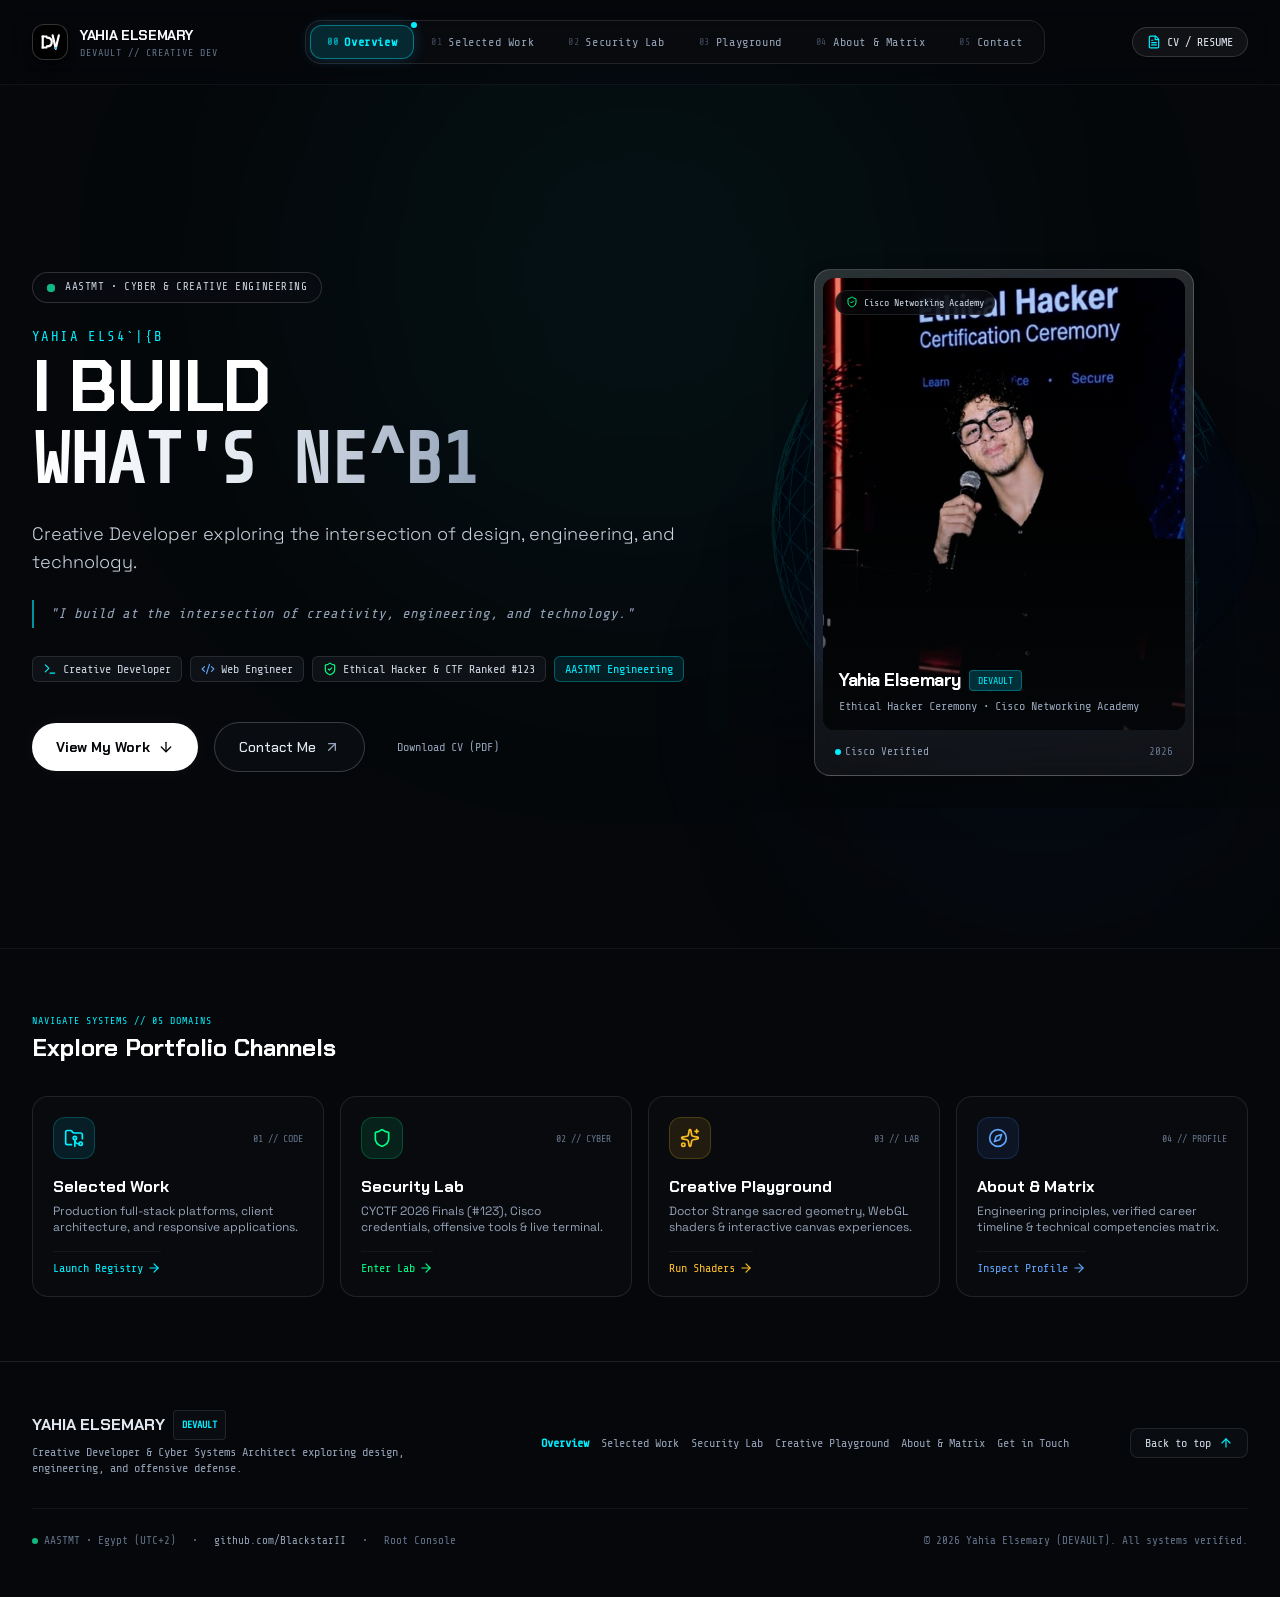
==== commit d8dbc634: "Add files via upload" ====
--- a/index.html
+++ b/index.html
@@ -3,18 +3,31 @@
   <head>
     <meta charset="UTF-8" />
     <meta name="viewport" content="width=device-width, initial-scale=1.0" />
-    <title>Yahia Elsemary &ndash; Creative Developer &amp; Web Engineer</title>
-    <meta name="description" content="Personal portfolio of Yahia Elsemary (DEVAULT) &ndash; Creative Developer, Web Engineer, and Cybersecurity Enthusiast." />
+    <title>Yahia Elsemary (DEVAULT) // Creative Developer &amp; Cybersecurity Engineer</title>
+    <meta name="description" content="Portfolio of Yahia Elsemary (DEVAULT) — Creative Developer, Cyber Systems Architect &amp; Ethical Hacker. CYCTF 2026 Finalist, Cisco Verified, AASTMT Engineering." />
     <meta name="author" content="Yahia Elsemary" />
-    <meta name="keywords" content="Yahia Elsemary, DEVAULT, Creative Developer, Web Engineer, Cybersecurity, Ethical Hacker, Three.js, React, CyCTF 2026" />
-    <meta property="og:title" content="Yahia Elsemary &ndash; Creative Developer &amp; Web Engineer" />
-    <meta property="og:description" content="I build at the intersection of creativity, engineering, and technology." />
+    <meta name="keywords" content="Yahia Elsemary, DEVAULT, Creative Developer, Web Engineer, Cybersecurity, Ethical Hacker, Three.js, React, CyCTF 2026, Full-Stack Architecture" />
+    
+    <!-- Open Graph / Facebook / LinkedIn / WhatsApp -->
     <meta property="og:type" content="website" />
-    <link rel="icon" type="image/svg+xml" href="./favicon.svg" />
+    <meta property="og:url" content="https://dev-portfolio-xi-mauve.vercel.app/" />
+    <meta property="og:title" content="Yahia Elsemary (DEVAULT) // Creative Dev &amp; Cyber Systems" />
+    <meta property="og:description" content="I build at the intersection of creativity, engineering, and offensive defense. CYCTF 2026 Finalist (#123/262), Cisco Ethical Hacker, WebAR &amp; High-Tech Architectures." />
+    <meta property="og:image" content="https://dev-portfolio-xi-mauve.vercel.app/assets/yahia-portrait.jpg" />
+    <meta property="og:site_name" content="DEVAULT // Yahia Elsemary Portfolio" />
+
+    <!-- Twitter / X -->
+    <meta name="twitter:card" content="summary_large_image" />
+    <meta name="twitter:url" content="https://dev-portfolio-xi-mauve.vercel.app/" />
+    <meta name="twitter:title" content="Yahia Elsemary (DEVAULT) // Creative Dev &amp; Cyber Systems" />
+    <meta name="twitter:description" content="I build at the intersection of creativity, engineering, and offensive defense. Explore interactive projects, live CTF terminal &amp; verified security credentials." />
+    <meta name="twitter:image" content="https://dev-portfolio-xi-mauve.vercel.app/assets/yahia-portrait.jpg" />
+    <meta name="theme-color" content="#05070a" />
+    <link rel="icon" type="image/svg+xml" href="data:image/svg+xml,%3Csvg xmlns='http://www.w3.org/2000/svg' viewBox='0 0 120 120'%3E%3Cdefs%3E%3ClinearGradient id='bg' x1='0' y1='0' x2='1' y2='1'%3E%3Cstop offset='0%25' stop-color='%2305070a'/%3E%3Cstop offset='100%25' stop-color='%230a0f18'/%3E%3C/linearGradient%3E%3ClinearGradient id='lt' x1='0' y1='0' x2='1' y2='1'%3E%3Cstop offset='0%25' stop-color='%23ffffff'/%3E%3Cstop offset='100%25' stop-color='%23cbd5e1'/%3E%3C/linearGradient%3E%3Cfilter id='gl' x='-40%25' y='-40%25' width='180%25' height='180%25'%3E%3CfeGaussianBlur stdDeviation='3' result='b'/%3E%3CfeMerge%3E%3CfeMergeNode in='b'/%3E%3CfeMergeNode in='SourceGraphic'/%3E%3C/feMerge%3E%3C/filter%3E%3C/defs%3E%3Crect x='6' y='6' width='108' height='108' rx='28' fill='url(%23bg)' stroke='%2338bdf8' stroke-width='2.5'/%3E%3Crect x='16' y='25' width='11' height='70' rx='2.5' fill='white'/%3E%3Crect x='16' y='25' width='30' height='11' rx='2.5' fill='white'/%3E%3Crect x='16' y='84' width='30' height='11' rx='2.5' fill='white'/%3E%3Cpath d='M44 36 Q66 36 66 60 Q66 84 44 84' stroke='white' stroke-width='11' fill='none' stroke-linecap='round'/%3E%3Cline x1='74' y1='25' x2='90' y2='93' stroke='white' stroke-width='11' stroke-linecap='round'/%3E%3Cline x1='106' y1='25' x2='90' y2='93' stroke='white' stroke-width='11' stroke-linecap='round'/%3E%3Ccircle cx='90' cy='91' r='6.5' fill='%2338bdf8' filter='url(%23gl)'/%3E%3C/svg%3E" />
     <link rel="preconnect" href="https://fonts.googleapis.com">
     <link rel="preconnect" href="https://fonts.gstatic.com" crossorigin>
     <link href="https://fonts.googleapis.com/css2?family=Chakra+Petch:wght@500;600;700&family=JetBrains+Mono:wght@400;500;600;700&family=Share+Tech+Mono&family=Space+Grotesk:wght@400;500;600;700&family=Syne:wght@600;700;800;900&display=swap" rel="stylesheet">
-    <script type="module" crossorigin>(function(){const e=document.createElement("link").relList;if(e&&e.supports&&e.supports("modulepreload"))return;for(const o of document.querySelectorAll('link[rel="modulepreload"]'))r(o);new MutationObserver(o=>{for(const c of o)if(c.type==="childList")for(const A of c.addedNodes)A.tagName==="LINK"&&A.rel==="modulepreload"&&r(A)}).observe(document,{childList:!0,subtree:!0});function n(o){const c={};return o.integrity&&(c.integrity=o.integrity),o.referrerPolicy&&(c.referrerPolicy=o.referrerPolicy),o.crossOrigin==="use-credentials"?c.credentials="include":o.crossOrigin==="anonymous"?c.credentials="omit":c.credentials="same-origin",c}function r(o){if(o.ep)return;o.ep=!0;const c=n(o);fetch(o.href,c)}})();function tm(a){return a&&a.__esModule&&Object.prototype.hasOwnProperty.call(a,"default")?a.default:a}var SA={exports:{}},Is={},CA={exports:{}},ht={};/**
+    <script type="module" crossorigin>(function(){const e=document.createElement("link").relList;if(e&&e.supports&&e.supports("modulepreload"))return;for(const o of document.querySelectorAll('link[rel="modulepreload"]'))r(o);new MutationObserver(o=>{for(const l of o)if(l.type==="childList")for(const u of l.addedNodes)u.tagName==="LINK"&&u.rel==="modulepreload"&&r(u)}).observe(document,{childList:!0,subtree:!0});function n(o){const l={};return o.integrity&&(l.integrity=o.integrity),o.referrerPolicy&&(l.referrerPolicy=o.referrerPolicy),o.crossOrigin==="use-credentials"?l.credentials="include":o.crossOrigin==="anonymous"?l.credentials="omit":l.credentials="same-origin",l}function r(o){if(o.ep)return;o.ep=!0;const l=n(o);fetch(o.href,l)}})();function rh(a){return a&&a.__esModule&&Object.prototype.hasOwnProperty.call(a,"default")?a.default:a}var bu={exports:{}},Ts={},qu={exports:{}},ft={};/**
  * @license React
  * react.production.min.js
  *
@@ -22,7 +35,7 @@
  *
  * This source code is licensed under the MIT license found in the
  * LICENSE file in the root directory of this source tree.
- */var Lp;function u0(){if(Lp)return ht;Lp=1;var a=Symbol.for("react.element"),e=Symbol.for("react.portal"),n=Symbol.for("react.fragment"),r=Symbol.for("react.strict_mode"),o=Symbol.for("react.profiler"),c=Symbol.for("react.provider"),A=Symbol.for("react.context"),u=Symbol.for("react.forward_ref"),p=Symbol.for("react.suspense"),m=Symbol.for("react.memo"),x=Symbol.for("react.lazy"),y=Symbol.iterator;function M(D){return D===null||typeof D!="object"?null:(D=y&&D[y]||D["@@iterator"],typeof D=="function"?D:null)}var S={isMounted:function(){return!1},enqueueForceUpdate:function(){},enqueueReplaceState:function(){},enqueueSetState:function(){}},U=Object.assign,C={};function E(D,ee,be){this.props=D,this.context=ee,this.refs=C,this.updater=be||S}E.prototype.isReactComponent={},E.prototype.setState=function(D,ee){if(typeof D!="object"&&typeof D!="function"&&D!=null)throw Error("setState(...): takes an object of state variables to update or a function which returns an object of state variables.");this.updater.enqueueSetState(this,D,ee,"setState")},E.prototype.forceUpdate=function(D){this.updater.enqueueForceUpdate(this,D,"forceUpdate")};function g(){}g.prototype=E.prototype;function q(D,ee,be){this.props=D,this.context=ee,this.refs=C,this.updater=be||S}var b=q.prototype=new g;b.constructor=q,U(b,E.prototype),b.isPureReactComponent=!0;var v=Array.isArray,G=Object.prototype.hasOwnProperty,L={current:null},N={key:!0,ref:!0,__self:!0,__source:!0};function K(D,ee,be){var _,de={},Me=null,Ee=null;if(ee!=null)for(_ in ee.ref!==void 0&&(Ee=ee.ref),ee.key!==void 0&&(Me=""+ee.key),ee)G.call(ee,_)&&!N.hasOwnProperty(_)&&(de[_]=ee[_]);var Re=arguments.length-2;if(Re===1)de.children=be;else if(1<Re){for(var Le=Array(Re),_e=0;_e<Re;_e++)Le[_e]=arguments[_e+2];de.children=Le}if(D&&D.defaultProps)for(_ in Re=D.defaultProps,Re)de[_]===void 0&&(de[_]=Re[_]);return{$$typeof:a,type:D,key:Me,ref:Ee,props:de,_owner:L.current}}function I(D,ee){return{$$typeof:a,type:D.type,key:ee,ref:D.ref,props:D.props,_owner:D._owner}}function T(D){return typeof D=="object"&&D!==null&&D.$$typeof===a}function j(D){var ee={"=":"=0",":":"=2"};return"$"+D.replace(/[=:]/g,function(be){return ee[be]})}var ne=/\/+/g;function Z(D,ee){return typeof D=="object"&&D!==null&&D.key!=null?j(""+D.key):ee.toString(36)}function Ae(D,ee,be,_,de){var Me=typeof D;(Me==="undefined"||Me==="boolean")&&(D=null);var Ee=!1;if(D===null)Ee=!0;else switch(Me){case"string":case"number":Ee=!0;break;case"object":switch(D.$$typeof){case a:case e:Ee=!0}}if(Ee)return Ee=D,de=de(Ee),D=_===""?"."+Z(Ee,0):_,v(de)?(be="",D!=null&&(be=D.replace(ne,"$&/")+"/"),Ae(de,ee,be,"",function(_e){return _e})):de!=null&&(T(de)&&(de=I(de,be+(!de.key||Ee&&Ee.key===de.key?"":(""+de.key).replace(ne,"$&/")+"/")+D)),ee.push(de)),1;if(Ee=0,_=_===""?".":_+":",v(D))for(var Re=0;Re<D.length;Re++){Me=D[Re];var Le=_+Z(Me,Re);Ee+=Ae(Me,ee,be,Le,de)}else if(Le=M(D),typeof Le=="function")for(D=Le.call(D),Re=0;!(Me=D.next()).done;)Me=Me.value,Le=_+Z(Me,Re++),Ee+=Ae(Me,ee,be,Le,de);else if(Me==="object")throw ee=String(D),Error("Objects are not valid as a React child (found: "+(ee==="[object Object]"?"object with keys {"+Object.keys(D).join(", ")+"}":ee)+"). If you meant to render a collection of children, use an array instead.");return Ee}function ce(D,ee,be){if(D==null)return D;var _=[],de=0;return Ae(D,_,"","",function(Me){return ee.call(be,Me,de++)}),_}function se(D){if(D._status===-1){var ee=D._result;ee=ee(),ee.then(function(be){(D._status===0||D._status===-1)&&(D._status=1,D._result=be)},function(be){(D._status===0||D._status===-1)&&(D._status=2,D._result=be)}),D._status===-1&&(D._status=0,D._result=ee)}if(D._status===1)return D._result.default;throw D._result}var ue={current:null},W={transition:null},oe={ReactCurrentDispatcher:ue,ReactCurrentBatchConfig:W,ReactCurrentOwner:L};function ae(){throw Error("act(...) is not supported in production builds of React.")}return ht.Children={map:ce,forEach:function(D,ee,be){ce(D,function(){ee.apply(this,arguments)},be)},count:function(D){var ee=0;return ce(D,function(){ee++}),ee},toArray:function(D){return ce(D,function(ee){return ee})||[]},only:function(D){if(!T(D))throw Error("React.Children.only expected to receive a single React element child.");return D}},ht.Component=E,ht.Fragment=n,ht.Profiler=o,ht.PureComponent=q,ht.StrictMode=r,ht.Suspense=p,ht.__SECRET_INTERNALS_DO_NOT_USE_OR_YOU_WILL_BE_FIRED=oe,ht.act=ae,ht.cloneElement=function(D,ee,be){if(D==null)throw Error("React.cloneElement(...): The argument must be a React element, but you passed "+D+".");var _=U({},D.props),de=D.key,Me=D.ref,Ee=D._owner;if(ee!=null){if(ee.ref!==void 0&&(Me=ee.ref,Ee=L.current),ee.key!==void 0&&(de=""+ee.key),D.type&&D.type.defaultProps)var Re=D.type.defaultProps;for(Le in ee)G.call(ee,Le)&&!N.hasOwnProperty(Le)&&(_[Le]=ee[Le]===void 0&&Re!==void 0?Re[Le]:ee[Le])}var Le=arguments.length-2;if(Le===1)_.children=be;else if(1<Le){Re=Array(Le);for(var _e=0;_e<Le;_e++)Re[_e]=arguments[_e+2];_.children=Re}return{$$typeof:a,type:D.type,key:de,ref:Me,props:_,_owner:Ee}},ht.createContext=function(D){return D={$$typeof:A,_currentValue:D,_currentValue2:D,_threadCount:0,Provider:null,Consumer:null,_defaultValue:null,_globalName:null},D.Provider={$$typeof:c,_context:D},D.Consumer=D},ht.createElement=K,ht.createFactory=function(D){var ee=K.bind(null,D);return ee.type=D,ee},ht.createRef=function(){return{current:null}},ht.forwardRef=function(D){return{$$typeof:u,render:D}},ht.isValidElement=T,ht.lazy=function(D){return{$$typeof:x,_payload:{_status:-1,_result:D},_init:se}},ht.memo=function(D,ee){return{$$typeof:m,type:D,compare:ee===void 0?null:ee}},ht.startTransition=function(D){var ee=W.transition;W.transition={};try{D()}finally{W.transition=ee}},ht.unstable_act=ae,ht.useCallback=function(D,ee){return ue.current.useCallback(D,ee)},ht.useContext=function(D){return ue.current.useContext(D)},ht.useDebugValue=function(){},ht.useDeferredValue=function(D){return ue.current.useDeferredValue(D)},ht.useEffect=function(D,ee){return ue.current.useEffect(D,ee)},ht.useId=function(){return ue.current.useId()},ht.useImperativeHandle=function(D,ee,be){return ue.current.useImperativeHandle(D,ee,be)},ht.useInsertionEffect=function(D,ee){return ue.current.useInsertionEffect(D,ee)},ht.useLayoutEffect=function(D,ee){return ue.current.useLayoutEffect(D,ee)},ht.useMemo=function(D,ee){return ue.current.useMemo(D,ee)},ht.useReducer=function(D,ee,be){return ue.current.useReducer(D,ee,be)},ht.useRef=function(D){return ue.current.useRef(D)},ht.useState=function(D){return ue.current.useState(D)},ht.useSyncExternalStore=function(D,ee,be){return ue.current.useSyncExternalStore(D,ee,be)},ht.useTransition=function(){return ue.current.useTransition()},ht.version="18.3.1",ht}var Bp;function Xu(){return Bp||(Bp=1,CA.exports=u0()),CA.exports}/**
+ */var Qm;function dv(){if(Qm)return ft;Qm=1;var a=Symbol.for("react.element"),e=Symbol.for("react.portal"),n=Symbol.for("react.fragment"),r=Symbol.for("react.strict_mode"),o=Symbol.for("react.profiler"),l=Symbol.for("react.provider"),u=Symbol.for("react.context"),d=Symbol.for("react.forward_ref"),m=Symbol.for("react.suspense"),h=Symbol.for("react.memo"),E=Symbol.for("react.lazy"),z=Symbol.iterator;function x(Y){return Y===null||typeof Y!="object"?null:(Y=z&&Y[z]||Y["@@iterator"],typeof Y=="function"?Y:null)}var b={isMounted:function(){return!1},enqueueForceUpdate:function(){},enqueueReplaceState:function(){},enqueueSetState:function(){}},I=Object.assign,q={};function M(Y,ee,Ue){this.props=Y,this.context=ee,this.refs=q,this.updater=Ue||b}M.prototype.isReactComponent={},M.prototype.setState=function(Y,ee){if(typeof Y!="object"&&typeof Y!="function"&&Y!=null)throw Error("setState(...): takes an object of state variables to update or a function which returns an object of state variables.");this.updater.enqueueSetState(this,Y,ee,"setState")},M.prototype.forceUpdate=function(Y){this.updater.enqueueForceUpdate(this,Y,"forceUpdate")};function v(){}v.prototype=M.prototype;function y(Y,ee,Ue){this.props=Y,this.context=ee,this.refs=q,this.updater=Ue||b}var U=y.prototype=new v;U.constructor=y,I(U,M.prototype),U.isPureReactComponent=!0;var N=Array.isArray,F=Object.prototype.hasOwnProperty,j={current:null},W={key:!0,ref:!0,__self:!0,__source:!0};function C(Y,ee,Ue){var _,de={},xe=null,ze=null;if(ee!=null)for(_ in ee.ref!==void 0&&(ze=ee.ref),ee.key!==void 0&&(xe=""+ee.key),ee)F.call(ee,_)&&!W.hasOwnProperty(_)&&(de[_]=ee[_]);var Ve=arguments.length-2;if(Ve===1)de.children=Ue;else if(1<Ve){for(var je=Array(Ve),_e=0;_e<Ve;_e++)je[_e]=arguments[_e+2];de.children=je}if(Y&&Y.defaultProps)for(_ in Ve=Y.defaultProps,Ve)de[_]===void 0&&(de[_]=Ve[_]);return{$$typeof:a,type:Y,key:xe,ref:ze,props:de,_owner:j.current}}function T(Y,ee){return{$$typeof:a,type:Y.type,key:ee,ref:Y.ref,props:Y.props,_owner:Y._owner}}function g(Y){return typeof Y=="object"&&Y!==null&&Y.$$typeof===a}function G(Y){var ee={"=":"=0",":":"=2"};return"$"+Y.replace(/[=:]/g,function(Ue){return ee[Ue]})}var ne=/\/+/g;function J(Y,ee){return typeof Y=="object"&&Y!==null&&Y.key!=null?G(""+Y.key):ee.toString(36)}function ue(Y,ee,Ue,_,de){var xe=typeof Y;(xe==="undefined"||xe==="boolean")&&(Y=null);var ze=!1;if(Y===null)ze=!0;else switch(xe){case"string":case"number":ze=!0;break;case"object":switch(Y.$$typeof){case a:case e:ze=!0}}if(ze)return ze=Y,de=de(ze),Y=_===""?"."+J(ze,0):_,N(de)?(Ue="",Y!=null&&(Ue=Y.replace(ne,"$&/")+"/"),ue(de,ee,Ue,"",function(_e){return _e})):de!=null&&(g(de)&&(de=T(de,Ue+(!de.key||ze&&ze.key===de.key?"":(""+de.key).replace(ne,"$&/")+"/")+Y)),ee.push(de)),1;if(ze=0,_=_===""?".":_+":",N(Y))for(var Ve=0;Ve<Y.length;Ve++){xe=Y[Ve];var je=_+J(xe,Ve);ze+=ue(xe,ee,Ue,je,de)}else if(je=x(Y),typeof je=="function")for(Y=je.call(Y),Ve=0;!(xe=Y.next()).done;)xe=xe.value,je=_+J(xe,Ve++),ze+=ue(xe,ee,Ue,je,de);else if(xe==="object")throw ee=String(Y),Error("Objects are not valid as a React child (found: "+(ee==="[object Object]"?"object with keys {"+Object.keys(Y).join(", ")+"}":ee)+"). If you meant to render a collection of children, use an array instead.");return ze}function le(Y,ee,Ue){if(Y==null)return Y;var _=[],de=0;return ue(Y,_,"","",function(xe){return ee.call(Ue,xe,de++)}),_}function se(Y){if(Y._status===-1){var ee=Y._result;ee=ee(),ee.then(function(Ue){(Y._status===0||Y._status===-1)&&(Y._status=1,Y._result=Ue)},function(Ue){(Y._status===0||Y._status===-1)&&(Y._status=2,Y._result=Ue)}),Y._status===-1&&(Y._status=0,Y._result=ee)}if(Y._status===1)return Y._result.default;throw Y._result}var ce={current:null},Q={transition:null},oe={ReactCurrentDispatcher:ce,ReactCurrentBatchConfig:Q,ReactCurrentOwner:j};function ae(){throw Error("act(...) is not supported in production builds of React.")}return ft.Children={map:le,forEach:function(Y,ee,Ue){le(Y,function(){ee.apply(this,arguments)},Ue)},count:function(Y){var ee=0;return le(Y,function(){ee++}),ee},toArray:function(Y){return le(Y,function(ee){return ee})||[]},only:function(Y){if(!g(Y))throw Error("React.Children.only expected to receive a single React element child.");return Y}},ft.Component=M,ft.Fragment=n,ft.Profiler=o,ft.PureComponent=y,ft.StrictMode=r,ft.Suspense=m,ft.__SECRET_INTERNALS_DO_NOT_USE_OR_YOU_WILL_BE_FIRED=oe,ft.act=ae,ft.cloneElement=function(Y,ee,Ue){if(Y==null)throw Error("React.cloneElement(...): The argument must be a React element, but you passed "+Y+".");var _=I({},Y.props),de=Y.key,xe=Y.ref,ze=Y._owner;if(ee!=null){if(ee.ref!==void 0&&(xe=ee.ref,ze=j.current),ee.key!==void 0&&(de=""+ee.key),Y.type&&Y.type.defaultProps)var Ve=Y.type.defaultProps;for(je in ee)F.call(ee,je)&&!W.hasOwnProperty(je)&&(_[je]=ee[je]===void 0&&Ve!==void 0?Ve[je]:ee[je])}var je=arguments.length-2;if(je===1)_.children=Ue;else if(1<je){Ve=Array(je);for(var _e=0;_e<je;_e++)Ve[_e]=arguments[_e+2];_.children=Ve}return{$$typeof:a,type:Y.type,key:de,ref:xe,props:_,_owner:ze}},ft.createContext=function(Y){return Y={$$typeof:u,_currentValue:Y,_currentValue2:Y,_threadCount:0,Provider:null,Consumer:null,_defaultValue:null,_globalName:null},Y.Provider={$$typeof:l,_context:Y},Y.Consumer=Y},ft.createElement=C,ft.createFactory=function(Y){var ee=C.bind(null,Y);return ee.type=Y,ee},ft.createRef=function(){return{current:null}},ft.forwardRef=function(Y){return{$$typeof:d,render:Y}},ft.isValidElement=g,ft.lazy=function(Y){return{$$typeof:E,_payload:{_status:-1,_result:Y},_init:se}},ft.memo=function(Y,ee){return{$$typeof:h,type:Y,compare:ee===void 0?null:ee}},ft.startTransition=function(Y){var ee=Q.transition;Q.transition={};try{Y()}finally{Q.transition=ee}},ft.unstable_act=ae,ft.useCallback=function(Y,ee){return ce.current.useCallback(Y,ee)},ft.useContext=function(Y){return ce.current.useContext(Y)},ft.useDebugValue=function(){},ft.useDeferredValue=function(Y){return ce.current.useDeferredValue(Y)},ft.useEffect=function(Y,ee){return ce.current.useEffect(Y,ee)},ft.useId=function(){return ce.current.useId()},ft.useImperativeHandle=function(Y,ee,Ue){return ce.current.useImperativeHandle(Y,ee,Ue)},ft.useInsertionEffect=function(Y,ee){return ce.current.useInsertionEffect(Y,ee)},ft.useLayoutEffect=function(Y,ee){return ce.current.useLayoutEffect(Y,ee)},ft.useMemo=function(Y,ee){return ce.current.useMemo(Y,ee)},ft.useReducer=function(Y,ee,Ue){return ce.current.useReducer(Y,ee,Ue)},ft.useRef=function(Y){return ce.current.useRef(Y)},ft.useState=function(Y){return ce.current.useState(Y)},ft.useSyncExternalStore=function(Y,ee,Ue){return ce.current.useSyncExternalStore(Y,ee,Ue)},ft.useTransition=function(){return ce.current.useTransition()},ft.version="18.3.1",ft}var Om;function $c(){return Om||(Om=1,qu.exports=dv()),qu.exports}/**
  * @license React
  * react-jsx-runtime.production.min.js
  *
@@ -30,7 +43,7 @@
  *
  * This source code is licensed under the MIT license found in the
  * LICENSE file in the root directory of this source tree.
- */var Kp;function d0(){if(Kp)return Is;Kp=1;var a=Xu(),e=Symbol.for("react.element"),n=Symbol.for("react.fragment"),r=Object.prototype.hasOwnProperty,o=a.__SECRET_INTERNALS_DO_NOT_USE_OR_YOU_WILL_BE_FIRED.ReactCurrentOwner,c={key:!0,ref:!0,__self:!0,__source:!0};function A(u,p,m){var x,y={},M=null,S=null;m!==void 0&&(M=""+m),p.key!==void 0&&(M=""+p.key),p.ref!==void 0&&(S=p.ref);for(x in p)r.call(p,x)&&!c.hasOwnProperty(x)&&(y[x]=p[x]);if(u&&u.defaultProps)for(x in p=u.defaultProps,p)y[x]===void 0&&(y[x]=p[x]);return{$$typeof:e,type:u,key:M,ref:S,props:y,_owner:o.current}}return Is.Fragment=n,Is.jsx=A,Is.jsxs=A,Is}var Dp;function h0(){return Dp||(Dp=1,SA.exports=d0()),SA.exports}var h=h0(),Te=Xu();const p0=tm(Te);var il={},wA={exports:{}},In={},UA={exports:{}},RA={};/**
+ */var Xm;function fv(){if(Xm)return Ts;Xm=1;var a=$c(),e=Symbol.for("react.element"),n=Symbol.for("react.fragment"),r=Object.prototype.hasOwnProperty,o=a.__SECRET_INTERNALS_DO_NOT_USE_OR_YOU_WILL_BE_FIRED.ReactCurrentOwner,l={key:!0,ref:!0,__self:!0,__source:!0};function u(d,m,h){var E,z={},x=null,b=null;h!==void 0&&(x=""+h),m.key!==void 0&&(x=""+m.key),m.ref!==void 0&&(b=m.ref);for(E in m)r.call(m,E)&&!l.hasOwnProperty(E)&&(z[E]=m[E]);if(d&&d.defaultProps)for(E in m=d.defaultProps,m)z[E]===void 0&&(z[E]=m[E]);return{$$typeof:e,type:d,key:x,ref:b,props:z,_owner:o.current}}return Ts.Fragment=n,Ts.jsx=u,Ts.jsxs=u,Ts}var Km;function mv(){return Km||(Km=1,bu.exports=fv()),bu.exports}var c=mv(),Ze=$c();const pv=rh(Ze);var eA={},Ru={exports:{}},Zn={},Iu={exports:{}},Vu={};/**
  * @license React
  * scheduler.production.min.js
  *
@@ -38,7 +51,7 @@
  *
  * This source code is licensed under the MIT license found in the
  * LICENSE file in the root directory of this source tree.
- */var jp;function f0(){return jp||(jp=1,(function(a){function e(W,oe){var ae=W.length;W.push(oe);e:for(;0<ae;){var D=ae-1>>>1,ee=W[D];if(0<o(ee,oe))W[D]=oe,W[ae]=ee,ae=D;else break e}}function n(W){return W.length===0?null:W[0]}function r(W){if(W.length===0)return null;var oe=W[0],ae=W.pop();if(ae!==oe){W[0]=ae;e:for(var D=0,ee=W.length,be=ee>>>1;D<be;){var _=2*(D+1)-1,de=W[_],Me=_+1,Ee=W[Me];if(0>o(de,ae))Me<ee&&0>o(Ee,de)?(W[D]=Ee,W[Me]=ae,D=Me):(W[D]=de,W[_]=ae,D=_);else if(Me<ee&&0>o(Ee,ae))W[D]=Ee,W[Me]=ae,D=Me;else break e}}return oe}function o(W,oe){var ae=W.sortIndex-oe.sortIndex;return ae!==0?ae:W.id-oe.id}if(typeof performance=="object"&&typeof performance.now=="function"){var c=performance;a.unstable_now=function(){return c.now()}}else{var A=Date,u=A.now();a.unstable_now=function(){return A.now()-u}}var p=[],m=[],x=1,y=null,M=3,S=!1,U=!1,C=!1,E=typeof setTimeout=="function"?setTimeout:null,g=typeof clearTimeout=="function"?clearTimeout:null,q=typeof setImmediate<"u"?setImmediate:null;typeof navigator<"u"&&navigator.scheduling!==void 0&&navigator.scheduling.isInputPending!==void 0&&navigator.scheduling.isInputPending.bind(navigator.scheduling);function b(W){for(var oe=n(m);oe!==null;){if(oe.callback===null)r(m);else if(oe.startTime<=W)r(m),oe.sortIndex=oe.expirationTime,e(p,oe);else break;oe=n(m)}}function v(W){if(C=!1,b(W),!U)if(n(p)!==null)U=!0,se(G);else{var oe=n(m);oe!==null&&ue(v,oe.startTime-W)}}function G(W,oe){U=!1,C&&(C=!1,g(K),K=-1),S=!0;var ae=M;try{for(b(oe),y=n(p);y!==null&&(!(y.expirationTime>oe)||W&&!j());){var D=y.callback;if(typeof D=="function"){y.callback=null,M=y.priorityLevel;var ee=D(y.expirationTime<=oe);oe=a.unstable_now(),typeof ee=="function"?y.callback=ee:y===n(p)&&r(p),b(oe)}else r(p);y=n(p)}if(y!==null)var be=!0;else{var _=n(m);_!==null&&ue(v,_.startTime-oe),be=!1}return be}finally{y=null,M=ae,S=!1}}var L=!1,N=null,K=-1,I=5,T=-1;function j(){return!(a.unstable_now()-T<I)}function ne(){if(N!==null){var W=a.unstable_now();T=W;var oe=!0;try{oe=N(!0,W)}finally{oe?Z():(L=!1,N=null)}}else L=!1}var Z;if(typeof q=="function")Z=function(){q(ne)};else if(typeof MessageChannel<"u"){var Ae=new MessageChannel,ce=Ae.port2;Ae.port1.onmessage=ne,Z=function(){ce.postMessage(null)}}else Z=function(){E(ne,0)};function se(W){N=W,L||(L=!0,Z())}function ue(W,oe){K=E(function(){W(a.unstable_now())},oe)}a.unstable_IdlePriority=5,a.unstable_ImmediatePriority=1,a.unstable_LowPriority=4,a.unstable_NormalPriority=3,a.unstable_Profiling=null,a.unstable_UserBlockingPriority=2,a.unstable_cancelCallback=function(W){W.callback=null},a.unstable_continueExecution=function(){U||S||(U=!0,se(G))},a.unstable_forceFrameRate=function(W){0>W||125<W?console.error("forceFrameRate takes a positive int between 0 and 125, forcing frame rates higher than 125 fps is not supported"):I=0<W?Math.floor(1e3/W):5},a.unstable_getCurrentPriorityLevel=function(){return M},a.unstable_getFirstCallbackNode=function(){return n(p)},a.unstable_next=function(W){switch(M){case 1:case 2:case 3:var oe=3;break;default:oe=M}var ae=M;M=oe;try{return W()}finally{M=ae}},a.unstable_pauseExecution=function(){},a.unstable_requestPaint=function(){},a.unstable_runWithPriority=function(W,oe){switch(W){case 1:case 2:case 3:case 4:case 5:break;default:W=3}var ae=M;M=W;try{return oe()}finally{M=ae}},a.unstable_scheduleCallback=function(W,oe,ae){var D=a.unstable_now();switch(typeof ae=="object"&&ae!==null?(ae=ae.delay,ae=typeof ae=="number"&&0<ae?D+ae:D):ae=D,W){case 1:var ee=-1;break;case 2:ee=250;break;case 5:ee=1073741823;break;case 4:ee=1e4;break;default:ee=5e3}return ee=ae+ee,W={id:x++,callback:oe,priorityLevel:W,startTime:ae,expirationTime:ee,sortIndex:-1},ae>D?(W.sortIndex=ae,e(m,W),n(p)===null&&W===n(m)&&(C?(g(K),K=-1):C=!0,ue(v,ae-D))):(W.sortIndex=ee,e(p,W),U||S||(U=!0,se(G))),W},a.unstable_shouldYield=j,a.unstable_wrapCallback=function(W){var oe=M;return function(){var ae=M;M=oe;try{return W.apply(this,arguments)}finally{M=ae}}}})(RA)),RA}var Wp;function m0(){return Wp||(Wp=1,UA.exports=f0()),UA.exports}/**
+ */var Fm;function hv(){return Fm||(Fm=1,(function(a){function e(Q,oe){var ae=Q.length;Q.push(oe);e:for(;0<ae;){var Y=ae-1>>>1,ee=Q[Y];if(0<o(ee,oe))Q[Y]=oe,Q[ae]=ee,ae=Y;else break e}}function n(Q){return Q.length===0?null:Q[0]}function r(Q){if(Q.length===0)return null;var oe=Q[0],ae=Q.pop();if(ae!==oe){Q[0]=ae;e:for(var Y=0,ee=Q.length,Ue=ee>>>1;Y<Ue;){var _=2*(Y+1)-1,de=Q[_],xe=_+1,ze=Q[xe];if(0>o(de,ae))xe<ee&&0>o(ze,de)?(Q[Y]=ze,Q[xe]=ae,Y=xe):(Q[Y]=de,Q[_]=ae,Y=_);else if(xe<ee&&0>o(ze,ae))Q[Y]=ze,Q[xe]=ae,Y=xe;else break e}}return oe}function o(Q,oe){var ae=Q.sortIndex-oe.sortIndex;return ae!==0?ae:Q.id-oe.id}if(typeof performance=="object"&&typeof performance.now=="function"){var l=performance;a.unstable_now=function(){return l.now()}}else{var u=Date,d=u.now();a.unstable_now=function(){return u.now()-d}}var m=[],h=[],E=1,z=null,x=3,b=!1,I=!1,q=!1,M=typeof setTimeout=="function"?setTimeout:null,v=typeof clearTimeout=="function"?clearTimeout:null,y=typeof setImmediate<"u"?setImmediate:null;typeof navigator<"u"&&navigator.scheduling!==void 0&&navigator.scheduling.isInputPending!==void 0&&navigator.scheduling.isInputPending.bind(navigator.scheduling);function U(Q){for(var oe=n(h);oe!==null;){if(oe.callback===null)r(h);else if(oe.startTime<=Q)r(h),oe.sortIndex=oe.expirationTime,e(m,oe);else break;oe=n(h)}}function N(Q){if(q=!1,U(Q),!I)if(n(m)!==null)I=!0,se(F);else{var oe=n(h);oe!==null&&ce(N,oe.startTime-Q)}}function F(Q,oe){I=!1,q&&(q=!1,v(C),C=-1),b=!0;var ae=x;try{for(U(oe),z=n(m);z!==null&&(!(z.expirationTime>oe)||Q&&!G());){var Y=z.callback;if(typeof Y=="function"){z.callback=null,x=z.priorityLevel;var ee=Y(z.expirationTime<=oe);oe=a.unstable_now(),typeof ee=="function"?z.callback=ee:z===n(m)&&r(m),U(oe)}else r(m);z=n(m)}if(z!==null)var Ue=!0;else{var _=n(h);_!==null&&ce(N,_.startTime-oe),Ue=!1}return Ue}finally{z=null,x=ae,b=!1}}var j=!1,W=null,C=-1,T=5,g=-1;function G(){return!(a.unstable_now()-g<T)}function ne(){if(W!==null){var Q=a.unstable_now();g=Q;var oe=!0;try{oe=W(!0,Q)}finally{oe?J():(j=!1,W=null)}}else j=!1}var J;if(typeof y=="function")J=function(){y(ne)};else if(typeof MessageChannel<"u"){var ue=new MessageChannel,le=ue.port2;ue.port1.onmessage=ne,J=function(){le.postMessage(null)}}else J=function(){M(ne,0)};function se(Q){W=Q,j||(j=!0,J())}function ce(Q,oe){C=M(function(){Q(a.unstable_now())},oe)}a.unstable_IdlePriority=5,a.unstable_ImmediatePriority=1,a.unstable_LowPriority=4,a.unstable_NormalPriority=3,a.unstable_Profiling=null,a.unstable_UserBlockingPriority=2,a.unstable_cancelCallback=function(Q){Q.callback=null},a.unstable_continueExecution=function(){I||b||(I=!0,se(F))},a.unstable_forceFrameRate=function(Q){0>Q||125<Q?console.error("forceFrameRate takes a positive int between 0 and 125, forcing frame rates higher than 125 fps is not supported"):T=0<Q?Math.floor(1e3/Q):5},a.unstable_getCurrentPriorityLevel=function(){return x},a.unstable_getFirstCallbackNode=function(){return n(m)},a.unstable_next=function(Q){switch(x){case 1:case 2:case 3:var oe=3;break;default:oe=x}var ae=x;x=oe;try{return Q()}finally{x=ae}},a.unstable_pauseExecution=function(){},a.unstable_requestPaint=function(){},a.unstable_runWithPriority=function(Q,oe){switch(Q){case 1:case 2:case 3:case 4:case 5:break;default:Q=3}var ae=x;x=Q;try{return oe()}finally{x=ae}},a.unstable_scheduleCallback=function(Q,oe,ae){var Y=a.unstable_now();switch(typeof ae=="object"&&ae!==null?(ae=ae.delay,ae=typeof ae=="number"&&0<ae?Y+ae:Y):ae=Y,Q){case 1:var ee=-1;break;case 2:ee=250;break;case 5:ee=1073741823;break;case 4:ee=1e4;break;default:ee=5e3}return ee=ae+ee,Q={id:E++,callback:oe,priorityLevel:Q,startTime:ae,expirationTime:ee,sortIndex:-1},ae>Y?(Q.sortIndex=ae,e(h,Q),n(m)===null&&Q===n(h)&&(q?(v(C),C=-1):q=!0,ce(N,ae-Y))):(Q.sortIndex=ee,e(m,Q),I||b||(I=!0,se(F))),Q},a.unstable_shouldYield=G,a.unstable_wrapCallback=function(Q){var oe=x;return function(){var ae=x;x=oe;try{return Q.apply(this,arguments)}finally{x=ae}}}})(Vu)),Vu}var Bm;function Ev(){return Bm||(Bm=1,Iu.exports=hv()),Iu.exports}/**
  * @license React
  * react-dom.production.min.js
  *
@@ -46,252 +59,257 @@
  *
  * This source code is licensed under the MIT license found in the
  * LICENSE file in the root directory of this source tree.
- */var kp;function g0(){if(kp)return In;kp=1;var a=Xu(),e=m0();function n(t){for(var i="https://reactjs.org/docs/error-decoder.html?invariant="+t,s=1;s<arguments.length;s++)i+="&args[]="+encodeURIComponent(arguments[s]);return"Minified React error #"+t+"; visit "+i+" for the full message or use the non-minified dev environment for full errors and additional helpful warnings."}var r=new Set,o={};function c(t,i){A(t,i),A(t+"Capture",i)}function A(t,i){for(o[t]=i,t=0;t<i.length;t++)r.add(i[t])}var u=!(typeof window>"u"||typeof window.document>"u"||typeof window.document.createElement>"u"),p=Object.prototype.hasOwnProperty,m=/^[:A-Z_a-z\u00C0-\u00D6\u00D8-\u00F6\u00F8-\u02FF\u0370-\u037D\u037F-\u1FFF\u200C-\u200D\u2070-\u218F\u2C00-\u2FEF\u3001-\uD7FF\uF900-\uFDCF\uFDF0-\uFFFD][:A-Z_a-z\u00C0-\u00D6\u00D8-\u00F6\u00F8-\u02FF\u0370-\u037D\u037F-\u1FFF\u200C-\u200D\u2070-\u218F\u2C00-\u2FEF\u3001-\uD7FF\uF900-\uFDCF\uFDF0-\uFFFD\-.0-9\u00B7\u0300-\u036F\u203F-\u2040]*$/,x={},y={};function M(t){return p.call(y,t)?!0:p.call(x,t)?!1:m.test(t)?y[t]=!0:(x[t]=!0,!1)}function S(t,i,s,l){if(s!==null&&s.type===0)return!1;switch(typeof i){case"function":case"symbol":return!0;case"boolean":return l?!1:s!==null?!s.acceptsBooleans:(t=t.toLowerCase().slice(0,5),t!=="data-"&&t!=="aria-");default:return!1}}function U(t,i,s,l){if(i===null||typeof i>"u"||S(t,i,s,l))return!0;if(l)return!1;if(s!==null)switch(s.type){case 3:return!i;case 4:return i===!1;case 5:return isNaN(i);case 6:return isNaN(i)||1>i}return!1}function C(t,i,s,l,d,f,w){this.acceptsBooleans=i===2||i===3||i===4,this.attributeName=l,this.attributeNamespace=d,this.mustUseProperty=s,this.propertyName=t,this.type=i,this.sanitizeURL=f,this.removeEmptyString=w}var E={};"children dangerouslySetInnerHTML defaultValue defaultChecked innerHTML suppressContentEditableWarning suppressHydrationWarning style".split(" ").forEach(function(t){E[t]=new C(t,0,!1,t,null,!1,!1)}),[["acceptCharset","accept-charset"],["className","class"],["htmlFor","for"],["httpEquiv","http-equiv"]].forEach(function(t){var i=t[0];E[i]=new C(i,1,!1,t[1],null,!1,!1)}),["contentEditable","draggable","spellCheck","value"].forEach(function(t){E[t]=new C(t,2,!1,t.toLowerCase(),null,!1,!1)}),["autoReverse","externalResourcesRequired","focusable","preserveAlpha"].forEach(function(t){E[t]=new C(t,2,!1,t,null,!1,!1)}),"allowFullScreen async autoFocus autoPlay controls default defer disabled disablePictureInPicture disableRemotePlayback formNoValidate hidden loop noModule noValidate open playsInline readOnly required reversed scoped seamless itemScope".split(" ").forEach(function(t){E[t]=new C(t,3,!1,t.toLowerCase(),null,!1,!1)}),["checked","multiple","muted","selected"].forEach(function(t){E[t]=new C(t,3,!0,t,null,!1,!1)}),["capture","download"].forEach(function(t){E[t]=new C(t,4,!1,t,null,!1,!1)}),["cols","rows","size","span"].forEach(function(t){E[t]=new C(t,6,!1,t,null,!1,!1)}),["rowSpan","start"].forEach(function(t){E[t]=new C(t,5,!1,t.toLowerCase(),null,!1,!1)});var g=/[\-:]([a-z])/g;function q(t){return t[1].toUpperCase()}"accent-height alignment-baseline arabic-form baseline-shift cap-height clip-path clip-rule color-interpolation color-interpolation-filters color-profile color-rendering dominant-baseline enable-background fill-opacity fill-rule flood-color flood-opacity font-family font-size font-size-adjust font-stretch font-style font-variant font-weight glyph-name glyph-orientation-horizontal glyph-orientation-vertical horiz-adv-x horiz-origin-x image-rendering letter-spacing lighting-color marker-end marker-mid marker-start overline-position overline-thickness paint-order panose-1 pointer-events rendering-intent shape-rendering stop-color stop-opacity strikethrough-position strikethrough-thickness stroke-dasharray stroke-dashoffset stroke-linecap stroke-linejoin stroke-miterlimit stroke-opacity stroke-width text-anchor text-decoration text-rendering underline-position underline-thickness unicode-bidi unicode-range units-per-em v-alphabetic v-hanging v-ideographic v-mathematical vector-effect vert-adv-y vert-origin-x vert-origin-y word-spacing writing-mode xmlns:xlink x-height".split(" ").forEach(function(t){var i=t.replace(g,q);E[i]=new C(i,1,!1,t,null,!1,!1)}),"xlink:actuate xlink:arcrole xlink:role xlink:show xlink:title xlink:type".split(" ").forEach(function(t){var i=t.replace(g,q);E[i]=new C(i,1,!1,t,"http://www.w3.org/1999/xlink",!1,!1)}),["xml:base","xml:lang","xml:space"].forEach(function(t){var i=t.replace(g,q);E[i]=new C(i,1,!1,t,"http://www.w3.org/XML/1998/namespace",!1,!1)}),["tabIndex","crossOrigin"].forEach(function(t){E[t]=new C(t,1,!1,t.toLowerCase(),null,!1,!1)}),E.xlinkHref=new C("xlinkHref",1,!1,"xlink:href","http://www.w3.org/1999/xlink",!0,!1),["src","href","action","formAction"].forEach(function(t){E[t]=new C(t,1,!1,t.toLowerCase(),null,!0,!0)});function b(t,i,s,l){var d=E.hasOwnProperty(i)?E[i]:null;(d!==null?d.type!==0:l||!(2<i.length)||i[0]!=="o"&&i[0]!=="O"||i[1]!=="n"&&i[1]!=="N")&&(U(i,s,d,l)&&(s=null),l||d===null?M(i)&&(s===null?t.removeAttribute(i):t.setAttribute(i,""+s)):d.mustUseProperty?t[d.propertyName]=s===null?d.type===3?!1:"":s:(i=d.attributeName,l=d.attributeNamespace,s===null?t.removeAttribute(i):(d=d.type,s=d===3||d===4&&s===!0?"":""+s,l?t.setAttributeNS(l,i,s):t.setAttribute(i,s))))}var v=a.__SECRET_INTERNALS_DO_NOT_USE_OR_YOU_WILL_BE_FIRED,G=Symbol.for("react.element"),L=Symbol.for("react.portal"),N=Symbol.for("react.fragment"),K=Symbol.for("react.strict_mode"),I=Symbol.for("react.profiler"),T=Symbol.for("react.provider"),j=Symbol.for("react.context"),ne=Symbol.for("react.forward_ref"),Z=Symbol.for("react.suspense"),Ae=Symbol.for("react.suspense_list"),ce=Symbol.for("react.memo"),se=Symbol.for("react.lazy"),ue=Symbol.for("react.offscreen"),W=Symbol.iterator;function oe(t){return t===null||typeof t!="object"?null:(t=W&&t[W]||t["@@iterator"],typeof t=="function"?t:null)}var ae=Object.assign,D;function ee(t){if(D===void 0)try{throw Error()}catch(s){var i=s.stack.trim().match(/\n( *(at )?)/);D=i&&i[1]||""}return`
-`+D+t}var be=!1;function _(t,i){if(!t||be)return"";be=!0;var s=Error.prepareStackTrace;Error.prepareStackTrace=void 0;try{if(i)if(i=function(){throw Error()},Object.defineProperty(i.prototype,"props",{set:function(){throw Error()}}),typeof Reflect=="object"&&Reflect.construct){try{Reflect.construct(i,[])}catch(te){var l=te}Reflect.construct(t,[],i)}else{try{i.call()}catch(te){l=te}t.call(i.prototype)}else{try{throw Error()}catch(te){l=te}t()}}catch(te){if(te&&l&&typeof te.stack=="string"){for(var d=te.stack.split(`
-`),f=l.stack.split(`
-`),w=d.length-1,B=f.length-1;1<=w&&0<=B&&d[w]!==f[B];)B--;for(;1<=w&&0<=B;w--,B--)if(d[w]!==f[B]){if(w!==1||B!==1)do if(w--,B--,0>B||d[w]!==f[B]){var k=`
-`+d[w].replace(" at new "," at ");return t.displayName&&k.includes("<anonymous>")&&(k=k.replace("<anonymous>",t.displayName)),k}while(1<=w&&0<=B);break}}}finally{be=!1,Error.prepareStackTrace=s}return(t=t?t.displayName||t.name:"")?ee(t):""}function de(t){switch(t.tag){case 5:return ee(t.type);case 16:return ee("Lazy");case 13:return ee("Suspense");case 19:return ee("SuspenseList");case 0:case 2:case 15:return t=_(t.type,!1),t;case 11:return t=_(t.type.render,!1),t;case 1:return t=_(t.type,!0),t;default:return""}}function Me(t){if(t==null)return null;if(typeof t=="function")return t.displayName||t.name||null;if(typeof t=="string")return t;switch(t){case N:return"Fragment";case L:return"Portal";case I:return"Profiler";case K:return"StrictMode";case Z:return"Suspense";case Ae:return"SuspenseList"}if(typeof t=="object")switch(t.$$typeof){case j:return(t.displayName||"Context")+".Consumer";case T:return(t._context.displayName||"Context")+".Provider";case ne:var i=t.render;return t=t.displayName,t||(t=i.displayName||i.name||"",t=t!==""?"ForwardRef("+t+")":"ForwardRef"),t;case ce:return i=t.displayName||null,i!==null?i:Me(t.type)||"Memo";case se:i=t._payload,t=t._init;try{return Me(t(i))}catch{}}return null}function Ee(t){var i=t.type;switch(t.tag){case 24:return"Cache";case 9:return(i.displayName||"Context")+".Consumer";case 10:return(i._context.displayName||"Context")+".Provider";case 18:return"DehydratedFragment";case 11:return t=i.render,t=t.displayName||t.name||"",i.displayName||(t!==""?"ForwardRef("+t+")":"ForwardRef");case 7:return"Fragment";case 5:return i;case 4:return"Portal";case 3:return"Root";case 6:return"Text";case 16:return Me(i);case 8:return i===K?"StrictMode":"Mode";case 22:return"Offscreen";case 12:return"Profiler";case 21:return"Scope";case 13:return"Suspense";case 19:return"SuspenseList";case 25:return"TracingMarker";case 1:case 0:case 17:case 2:case 14:case 15:if(typeof i=="function")return i.displayName||i.name||null;if(typeof i=="string")return i}return null}function Re(t){switch(typeof t){case"boolean":case"number":case"string":case"undefined":return t;case"object":return t;default:return""}}function Le(t){var i=t.type;return(t=t.nodeName)&&t.toLowerCase()==="input"&&(i==="checkbox"||i==="radio")}function _e(t){var i=Le(t)?"checked":"value",s=Object.getOwnPropertyDescriptor(t.constructor.prototype,i),l=""+t[i];if(!t.hasOwnProperty(i)&&typeof s<"u"&&typeof s.get=="function"&&typeof s.set=="function"){var d=s.get,f=s.set;return Object.defineProperty(t,i,{configurable:!0,get:function(){return d.call(this)},set:function(w){l=""+w,f.call(this,w)}}),Object.defineProperty(t,i,{enumerable:s.enumerable}),{getValue:function(){return l},setValue:function(w){l=""+w},stopTracking:function(){t._valueTracker=null,delete t[i]}}}}function It(t){t._valueTracker||(t._valueTracker=_e(t))}function ft(t){if(!t)return!1;var i=t._valueTracker;if(!i)return!0;var s=i.getValue(),l="";return t&&(l=Le(t)?t.checked?"true":"false":t.value),t=l,t!==s?(i.setValue(t),!0):!1}function Ft(t){if(t=t||(typeof document<"u"?document:void 0),typeof t>"u")return null;try{return t.activeElement||t.body}catch{return t.body}}function z(t,i){var s=i.checked;return ae({},i,{defaultChecked:void 0,defaultValue:void 0,value:void 0,checked:s??t._wrapperState.initialChecked})}function mn(t,i){var s=i.defaultValue==null?"":i.defaultValue,l=i.checked!=null?i.checked:i.defaultChecked;s=Re(i.value!=null?i.value:s),t._wrapperState={initialChecked:l,initialValue:s,controlled:i.type==="checkbox"||i.type==="radio"?i.checked!=null:i.value!=null}}function pt(t,i){i=i.checked,i!=null&&b(t,"checked",i,!1)}function ut(t,i){pt(t,i);var s=Re(i.value),l=i.type;if(s!=null)l==="number"?(s===0&&t.value===""||t.value!=s)&&(t.value=""+s):t.value!==""+s&&(t.value=""+s);else if(l==="submit"||l==="reset"){t.removeAttribute("value");return}i.hasOwnProperty("value")?vt(t,i.type,s):i.hasOwnProperty("defaultValue")&&vt(t,i.type,Re(i.defaultValue)),i.checked==null&&i.defaultChecked!=null&&(t.defaultChecked=!!i.defaultChecked)}function He(t,i,s){if(i.hasOwnProperty("value")||i.hasOwnProperty("defaultValue")){var l=i.type;if(!(l!=="submit"&&l!=="reset"||i.value!==void 0&&i.value!==null))return;i=""+t._wrapperState.initialValue,s||i===t.value||(t.value=i),t.defaultValue=i}s=t.name,s!==""&&(t.name=""),t.defaultChecked=!!t._wrapperState.initialChecked,s!==""&&(t.name=s)}function vt(t,i,s){(i!=="number"||Ft(t.ownerDocument)!==t)&&(s==null?t.defaultValue=""+t._wrapperState.initialValue:t.defaultValue!==""+s&&(t.defaultValue=""+s))}var Je=Array.isArray;function F(t,i,s,l){if(t=t.options,i){i={};for(var d=0;d<s.length;d++)i["$"+s[d]]=!0;for(s=0;s<t.length;s++)d=i.hasOwnProperty("$"+t[s].value),t[s].selected!==d&&(t[s].selected=d),d&&l&&(t[s].defaultSelected=!0)}else{for(s=""+Re(s),i=null,d=0;d<t.length;d++){if(t[d].value===s){t[d].selected=!0,l&&(t[d].defaultSelected=!0);return}i!==null||t[d].disabled||(i=t[d])}i!==null&&(i.selected=!0)}}function R(t,i){if(i.dangerouslySetInnerHTML!=null)throw Error(n(91));return ae({},i,{value:void 0,defaultValue:void 0,children:""+t._wrapperState.initialValue})}function $(t,i){var s=i.value;if(s==null){if(s=i.children,i=i.defaultValue,s!=null){if(i!=null)throw Error(n(92));if(Je(s)){if(1<s.length)throw Error(n(93));s=s[0]}i=s}i==null&&(i=""),s=i}t._wrapperState={initialValue:Re(s)}}function fe(t,i){var s=Re(i.value),l=Re(i.defaultValue);s!=null&&(s=""+s,s!==t.value&&(t.value=s),i.defaultValue==null&&t.defaultValue!==s&&(t.defaultValue=s)),l!=null&&(t.defaultValue=""+l)}function ge(t){var i=t.textContent;i===t._wrapperState.initialValue&&i!==""&&i!==null&&(t.value=i)}function he(t){switch(t){case"svg":return"http://www.w3.org/2000/svg";case"math":return"http://www.w3.org/1998/Math/MathML";default:return"http://www.w3.org/1999/xhtml"}}function Pe(t,i){return t==null||t==="http://www.w3.org/1999/xhtml"?he(i):t==="http://www.w3.org/2000/svg"&&i==="foreignObject"?"http://www.w3.org/1999/xhtml":t}var ve,Be=(function(t){return typeof MSApp<"u"&&MSApp.execUnsafeLocalFunction?function(i,s,l,d){MSApp.execUnsafeLocalFunction(function(){return t(i,s,l,d)})}:t})(function(t,i){if(t.namespaceURI!=="http://www.w3.org/2000/svg"||"innerHTML"in t)t.innerHTML=i;else{for(ve=ve||document.createElement("div"),ve.innerHTML="<svg>"+i.valueOf().toString()+"</svg>",i=ve.firstChild;t.firstChild;)t.removeChild(t.firstChild);for(;i.firstChild;)t.appendChild(i.firstChild)}});function At(t,i){if(i){var s=t.firstChild;if(s&&s===t.lastChild&&s.nodeType===3){s.nodeValue=i;return}}t.textContent=i}var Se={animationIterationCount:!0,aspectRatio:!0,borderImageOutset:!0,borderImageSlice:!0,borderImageWidth:!0,boxFlex:!0,boxFlexGroup:!0,boxOrdinalGroup:!0,columnCount:!0,columns:!0,flex:!0,flexGrow:!0,flexPositive:!0,flexShrink:!0,flexNegative:!0,flexOrder:!0,gridArea:!0,gridRow:!0,gridRowEnd:!0,gridRowSpan:!0,gridRowStart:!0,gridColumn:!0,gridColumnEnd:!0,gridColumnSpan:!0,gridColumnStart:!0,fontWeight:!0,lineClamp:!0,lineHeight:!0,opacity:!0,order:!0,orphans:!0,tabSize:!0,widows:!0,zIndex:!0,zoom:!0,fillOpacity:!0,floodOpacity:!0,stopOpacity:!0,strokeDasharray:!0,strokeDashoffset:!0,strokeMiterlimit:!0,strokeOpacity:!0,strokeWidth:!0},De=["Webkit","ms","Moz","O"];Object.keys(Se).forEach(function(t){De.forEach(function(i){i=i+t.charAt(0).toUpperCase()+t.substring(1),Se[i]=Se[t]})});function $e(t,i,s){return i==null||typeof i=="boolean"||i===""?"":s||typeof i!="number"||i===0||Se.hasOwnProperty(t)&&Se[t]?(""+i).trim():i+"px"}function tt(t,i){t=t.style;for(var s in i)if(i.hasOwnProperty(s)){var l=s.indexOf("--")===0,d=$e(s,i[s],l);s==="float"&&(s="cssFloat"),l?t.setProperty(s,d):t[s]=d}}var je=ae({menuitem:!0},{area:!0,base:!0,br:!0,col:!0,embed:!0,hr:!0,img:!0,input:!0,keygen:!0,link:!0,meta:!0,param:!0,source:!0,track:!0,wbr:!0});function dt(t,i){if(i){if(je[t]&&(i.children!=null||i.dangerouslySetInnerHTML!=null))throw Error(n(137,t));if(i.dangerouslySetInnerHTML!=null){if(i.children!=null)throw Error(n(60));if(typeof i.dangerouslySetInnerHTML!="object"||!("__html"in i.dangerouslySetInnerHTML))throw Error(n(61))}if(i.style!=null&&typeof i.style!="object")throw Error(n(62))}}function at(t,i){if(t.indexOf("-")===-1)return typeof i.is=="string";switch(t){case"annotation-xml":case"color-profile":case"font-face":case"font-face-src":case"font-face-uri":case"font-face-format":case"font-face-name":case"missing-glyph":return!1;default:return!0}}var Tt=null;function P(t){return t=t.target||t.srcElement||window,t.correspondingUseElement&&(t=t.correspondingUseElement),t.nodeType===3?t.parentNode:t}var Ve=null,le=null,pe=null;function Ne(t){if(t=fs(t)){if(typeof Ve!="function")throw Error(n(280));var i=t.stateNode;i&&(i=xo(i),Ve(t.stateNode,t.type,i))}}function qe(t){le?pe?pe.push(t):pe=[t]:le=t}function st(){if(le){var t=le,i=pe;if(pe=le=null,Ne(t),i)for(t=0;t<i.length;t++)Ne(i[t])}}function Bt(t,i){return t(i)}function zt(){}var Mt=!1;function Cn(t,i,s){if(Mt)return t(i,s);Mt=!0;try{return Bt(t,i,s)}finally{Mt=!1,(le!==null||pe!==null)&&(zt(),st())}}function gn(t,i){var s=t.stateNode;if(s===null)return null;var l=xo(s);if(l===null)return null;s=l[i];e:switch(i){case"onClick":case"onClickCapture":case"onDoubleClick":case"onDoubleClickCapture":case"onMouseDown":case"onMouseDownCapture":case"onMouseMove":case"onMouseMoveCapture":case"onMouseUp":case"onMouseUpCapture":case"onMouseEnter":(l=!l.disabled)||(t=t.type,l=!(t==="button"||t==="input"||t==="select"||t==="textarea")),t=!l;break e;default:t=!1}if(t)return null;if(s&&typeof s!="function")throw Error(n(231,i,typeof s));return s}var na=!1;if(u)try{var zi={};Object.defineProperty(zi,"passive",{get:function(){na=!0}}),window.addEventListener("test",zi,zi),window.removeEventListener("test",zi,zi)}catch{na=!1}function Ci(t,i,s,l,d,f,w,B,k){var te=Array.prototype.slice.call(arguments,3);try{i.apply(s,te)}catch(xe){this.onError(xe)}}var wi=!1,Rr=null,Tr=!1,Ji=null,Xs={onError:function(t){wi=!0,Rr=t}};function ia(t,i,s,l,d,f,w,B,k){wi=!1,Rr=null,Ci.apply(Xs,arguments)}function _s(t,i,s,l,d,f,w,B,k){if(ia.apply(this,arguments),wi){if(wi){var te=Rr;wi=!1,Rr=null}else throw Error(n(198));Tr||(Tr=!0,Ji=te)}}function hi(t){var i=t,s=t;if(t.alternate)for(;i.return;)i=i.return;else{t=i;do i=t,(i.flags&4098)!==0&&(s=i.return),t=i.return;while(t)}return i.tag===3?s:null}function $s(t){if(t.tag===13){var i=t.memoizedState;if(i===null&&(t=t.alternate,t!==null&&(i=t.memoizedState)),i!==null)return i.dehydrated}return null}function eo(t){if(hi(t)!==t)throw Error(n(188))}function Gl(t){var i=t.alternate;if(!i){if(i=hi(t),i===null)throw Error(n(188));return i!==t?null:t}for(var s=t,l=i;;){var d=s.return;if(d===null)break;var f=d.alternate;if(f===null){if(l=d.return,l!==null){s=l;continue}break}if(d.child===f.child){for(f=d.child;f;){if(f===s)return eo(d),t;if(f===l)return eo(d),i;f=f.sibling}throw Error(n(188))}if(s.return!==l.return)s=d,l=f;else{for(var w=!1,B=d.child;B;){if(B===s){w=!0,s=d,l=f;break}if(B===l){w=!0,l=d,s=f;break}B=B.sibling}if(!w){for(B=f.child;B;){if(B===s){w=!0,s=f,l=d;break}if(B===l){w=!0,l=f,s=d;break}B=B.sibling}if(!w)throw Error(n(189))}}if(s.alternate!==l)throw Error(n(190))}if(s.tag!==3)throw Error(n(188));return s.stateNode.current===s?t:i}function V(t){return t=Gl(t),t!==null?Y(t):null}function Y(t){if(t.tag===5||t.tag===6)return t;for(t=t.child;t!==null;){var i=Y(t);if(i!==null)return i;t=t.sibling}return null}var ie=e.unstable_scheduleCallback,re=e.unstable_cancelCallback,O=e.unstable_shouldYield,Ue=e.unstable_requestPaint,Ce=e.unstable_now,Ge=e.unstable_getCurrentPriorityLevel,ke=e.unstable_ImmediatePriority,nt=e.unstable_UserBlockingPriority,rt=e.unstable_NormalPriority,Ye=e.unstable_LowPriority,xt=e.unstable_IdlePriority,Rt=null,mt=null;function sn(t){if(mt&&typeof mt.onCommitFiberRoot=="function")try{mt.onCommitFiberRoot(Rt,t,void 0,(t.current.flags&128)===128)}catch{}}var ot=Math.clz32?Math.clz32:wt,ze=Math.log,$n=Math.LN2;function wt(t){return t>>>=0,t===0?32:31-(ze(t)/$n|0)|0}var on=64,ei=4194304;function Jt(t){switch(t&-t){case 1:return 1;case 2:return 2;case 4:return 4;case 8:return 8;case 16:return 16;case 32:return 32;case 64:case 128:case 256:case 512:case 1024:case 2048:case 4096:case 8192:case 16384:case 32768:case 65536:case 131072:case 262144:case 524288:case 1048576:case 2097152:return t&4194240;case 4194304:case 8388608:case 16777216:case 33554432:case 67108864:return t&130023424;case 134217728:return 134217728;case 268435456:return 268435456;case 536870912:return 536870912;case 1073741824:return 1073741824;default:return t}}function pi(t,i){var s=t.pendingLanes;if(s===0)return 0;var l=0,d=t.suspendedLanes,f=t.pingedLanes,w=s&268435455;if(w!==0){var B=w&~d;B!==0?l=Jt(B):(f&=w,f!==0&&(l=Jt(f)))}else w=s&~d,w!==0?l=Jt(w):f!==0&&(l=Jt(f));if(l===0)return 0;if(i!==0&&i!==l&&(i&d)===0&&(d=l&-l,f=i&-i,d>=f||d===16&&(f&4194240)!==0))return i;if((l&4)!==0&&(l|=s&16),i=t.entangledLanes,i!==0)for(t=t.entanglements,i&=l;0<i;)s=31-ot(i),d=1<<s,l|=t[s],i&=~d;return l}function Nt(t,i){switch(t){case 1:case 2:case 4:return i+250;case 8:case 16:case 32:case 64:case 128:case 256:case 512:case 1024:case 2048:case 4096:case 8192:case 16384:case 32768:case 65536:case 131072:case 262144:case 524288:case 1048576:case 2097152:return i+5e3;case 4194304:case 8388608:case 16777216:case 33554432:case 67108864:return-1;case 134217728:case 268435456:case 536870912:case 1073741824:return-1;default:return-1}}function Pn(t,i){for(var s=t.suspendedLanes,l=t.pingedLanes,d=t.expirationTimes,f=t.pendingLanes;0<f;){var w=31-ot(f),B=1<<w,k=d[w];k===-1?((B&s)===0||(B&l)!==0)&&(d[w]=Nt(B,i)):k<=i&&(t.expiredLanes|=B),f&=~B}}function Ui(t){return t=t.pendingLanes&-1073741825,t!==0?t:t&1073741824?1073741824:0}function xn(){var t=on;return on<<=1,(on&4194240)===0&&(on=64),t}function Gn(t){for(var i=[],s=0;31>s;s++)i.push(t);return i}function wn(t,i,s){t.pendingLanes|=i,i!==536870912&&(t.suspendedLanes=0,t.pingedLanes=0),t=t.eventTimes,i=31-ot(i),t[i]=s}function to(t,i){var s=t.pendingLanes&~i;t.pendingLanes=i,t.suspendedLanes=0,t.pingedLanes=0,t.expiredLanes&=i,t.mutableReadLanes&=i,t.entangledLanes&=i,i=t.entanglements;var l=t.eventTimes;for(t=t.expirationTimes;0<s;){var d=31-ot(s),f=1<<d;i[d]=0,l[d]=-1,t[d]=-1,s&=~f}}function Yl(t,i){var s=t.entangledLanes|=i;for(t=t.entanglements;s;){var l=31-ot(s),d=1<<l;d&i|t[l]&i&&(t[l]|=i),s&=~d}}var Vt=0;function hd(t){return t&=-t,1<t?4<t?(t&268435455)!==0?16:536870912:4:1}var pd,Ol,fd,md,gd,zl=!1,no=[],Hi=null,Zi=null,Xi=null,$a=new Map,es=new Map,_i=[],Ng="mousedown mouseup touchcancel touchend touchstart auxclick dblclick pointercancel pointerdown pointerup dragend dragstart drop compositionend compositionstart keydown keypress keyup input textInput copy cut paste click change contextmenu reset submit".split(" ");function xd(t,i){switch(t){case"focusin":case"focusout":Hi=null;break;case"dragenter":case"dragleave":Zi=null;break;case"mouseover":case"mouseout":Xi=null;break;case"pointerover":case"pointerout":$a.delete(i.pointerId);break;case"gotpointercapture":case"lostpointercapture":es.delete(i.pointerId)}}function ts(t,i,s,l,d,f){return t===null||t.nativeEvent!==f?(t={blockedOn:i,domEventName:s,eventSystemFlags:l,nativeEvent:f,targetContainers:[d]},i!==null&&(i=fs(i),i!==null&&Ol(i)),t):(t.eventSystemFlags|=l,i=t.targetContainers,d!==null&&i.indexOf(d)===-1&&i.push(d),t)}function Fg(t,i,s,l,d){switch(i){case"focusin":return Hi=ts(Hi,t,i,s,l,d),!0;case"dragenter":return Zi=ts(Zi,t,i,s,l,d),!0;case"mouseover":return Xi=ts(Xi,t,i,s,l,d),!0;case"pointerover":var f=d.pointerId;return $a.set(f,ts($a.get(f)||null,t,i,s,l,d)),!0;case"gotpointercapture":return f=d.pointerId,es.set(f,ts(es.get(f)||null,t,i,s,l,d)),!0}return!1}function Ed(t){var i=vr(t.target);if(i!==null){var s=hi(i);if(s!==null){if(i=s.tag,i===13){if(i=$s(s),i!==null){t.blockedOn=i,gd(t.priority,function(){fd(s)});return}}else if(i===3&&s.stateNode.current.memoizedState.isDehydrated){t.blockedOn=s.tag===3?s.stateNode.containerInfo:null;return}}}t.blockedOn=null}function io(t){if(t.blockedOn!==null)return!1;for(var i=t.targetContainers;0<i.length;){var s=Hl(t.domEventName,t.eventSystemFlags,i[0],t.nativeEvent);if(s===null){s=t.nativeEvent;var l=new s.constructor(s.type,s);Tt=l,s.target.dispatchEvent(l),Tt=null}else return i=fs(s),i!==null&&Ol(i),t.blockedOn=s,!1;i.shift()}return!0}function yd(t,i,s){io(t)&&s.delete(i)}function Lg(){zl=!1,Hi!==null&&io(Hi)&&(Hi=null),Zi!==null&&io(Zi)&&(Zi=null),Xi!==null&&io(Xi)&&(Xi=null),$a.forEach(yd),es.forEach(yd)}function ns(t,i){t.blockedOn===i&&(t.blockedOn=null,zl||(zl=!0,e.unstable_scheduleCallback(e.unstable_NormalPriority,Lg)))}function is(t){function i(d){return ns(d,t)}if(0<no.length){ns(no[0],t);for(var s=1;s<no.length;s++){var l=no[s];l.blockedOn===t&&(l.blockedOn=null)}}for(Hi!==null&&ns(Hi,t),Zi!==null&&ns(Zi,t),Xi!==null&&ns(Xi,t),$a.forEach(i),es.forEach(i),s=0;s<_i.length;s++)l=_i[s],l.blockedOn===t&&(l.blockedOn=null);for(;0<_i.length&&(s=_i[0],s.blockedOn===null);)Ed(s),s.blockedOn===null&&_i.shift()}var ra=v.ReactCurrentBatchConfig,ro=!0;function Bg(t,i,s,l){var d=Vt,f=ra.transition;ra.transition=null;try{Vt=1,Jl(t,i,s,l)}finally{Vt=d,ra.transition=f}}function Kg(t,i,s,l){var d=Vt,f=ra.transition;ra.transition=null;try{Vt=4,Jl(t,i,s,l)}finally{Vt=d,ra.transition=f}}function Jl(t,i,s,l){if(ro){var d=Hl(t,i,s,l);if(d===null)dc(t,i,l,ao,s),xd(t,l);else if(Fg(d,t,i,s,l))l.stopPropagation();else if(xd(t,l),i&4&&-1<Ng.indexOf(t)){for(;d!==null;){var f=fs(d);if(f!==null&&pd(f),f=Hl(t,i,s,l),f===null&&dc(t,i,l,ao,s),f===d)break;d=f}d!==null&&l.stopPropagation()}else dc(t,i,l,null,s)}}var ao=null;function Hl(t,i,s,l){if(ao=null,t=P(l),t=vr(t),t!==null)if(i=hi(t),i===null)t=null;else if(s=i.tag,s===13){if(t=$s(i),t!==null)return t;t=null}else if(s===3){if(i.stateNode.current.memoizedState.isDehydrated)return i.tag===3?i.stateNode.containerInfo:null;t=null}else i!==t&&(t=null);return ao=t,null}function Md(t){switch(t){case"cancel":case"click":case"close":case"contextmenu":case"copy":case"cut":case"auxclick":case"dblclick":case"dragend":case"dragstart":case"drop":case"focusin":case"focusout":case"input":case"invalid":case"keydown":case"keypress":case"keyup":case"mousedown":case"mouseup":case"paste":case"pause":case"play":case"pointercancel":case"pointerdown":case"pointerup":case"ratechange":case"reset":case"resize":case"seeked":case"submit":case"touchcancel":case"touchend":case"touchstart":case"volumechange":case"change":case"selectionchange":case"textInput":case"compositionstart":case"compositionend":case"compositionupdate":case"beforeblur":case"afterblur":case"beforeinput":case"blur":case"fullscreenchange":case"focus":case"hashchange":case"popstate":case"select":case"selectstart":return 1;case"drag":case"dragenter":case"dragexit":case"dragleave":case"dragover":case"mousemove":case"mouseout":case"mouseover":case"pointermove":case"pointerout":case"pointerover":case"scroll":case"toggle":case"touchmove":case"wheel":case"mouseenter":case"mouseleave":case"pointerenter":case"pointerleave":return 4;case"message":switch(Ge()){case ke:return 1;case nt:return 4;case rt:case Ye:return 16;case xt:return 536870912;default:return 16}default:return 16}}var $i=null,Zl=null,so=null;function Sd(){if(so)return so;var t,i=Zl,s=i.length,l,d="value"in $i?$i.value:$i.textContent,f=d.length;for(t=0;t<s&&i[t]===d[t];t++);var w=s-t;for(l=1;l<=w&&i[s-l]===d[f-l];l++);return so=d.slice(t,1<l?1-l:void 0)}function oo(t){var i=t.keyCode;return"charCode"in t?(t=t.charCode,t===0&&i===13&&(t=13)):t=i,t===10&&(t=13),32<=t||t===13?t:0}function lo(){return!0}function Cd(){return!1}function Ln(t){function i(s,l,d,f,w){this._reactName=s,this._targetInst=d,this.type=l,this.nativeEvent=f,this.target=w,this.currentTarget=null;for(var B in t)t.hasOwnProperty(B)&&(s=t[B],this[B]=s?s(f):f[B]);return this.isDefaultPrevented=(f.defaultPrevented!=null?f.defaultPrevented:f.returnValue===!1)?lo:Cd,this.isPropagationStopped=Cd,this}return ae(i.prototype,{preventDefault:function(){this.defaultPrevented=!0;var s=this.nativeEvent;s&&(s.preventDefault?s.preventDefault():typeof s.returnValue!="unknown"&&(s.returnValue=!1),this.isDefaultPrevented=lo)},stopPropagation:function(){var s=this.nativeEvent;s&&(s.stopPropagation?s.stopPropagation():typeof s.cancelBubble!="unknown"&&(s.cancelBubble=!0),this.isPropagationStopped=lo)},persist:function(){},isPersistent:lo}),i}var aa={eventPhase:0,bubbles:0,cancelable:0,timeStamp:function(t){return t.timeStamp||Date.now()},defaultPrevented:0,isTrusted:0},Xl=Ln(aa),rs=ae({},aa,{view:0,detail:0}),Dg=Ln(rs),_l,$l,as,co=ae({},rs,{screenX:0,screenY:0,clientX:0,clientY:0,pageX:0,pageY:0,ctrlKey:0,shiftKey:0,altKey:0,metaKey:0,getModifierState:tc,button:0,buttons:0,relatedTarget:function(t){return t.relatedTarget===void 0?t.fromElement===t.srcElement?t.toElement:t.fromElement:t.relatedTarget},movementX:function(t){return"movementX"in t?t.movementX:(t!==as&&(as&&t.type==="mousemove"?(_l=t.screenX-as.screenX,$l=t.screenY-as.screenY):$l=_l=0,as=t),_l)},movementY:function(t){return"movementY"in t?t.movementY:$l}}),wd=Ln(co),jg=ae({},co,{dataTransfer:0}),Wg=Ln(jg),kg=ae({},rs,{relatedTarget:0}),ec=Ln(kg),Qg=ae({},aa,{animationName:0,elapsedTime:0,pseudoElement:0}),Pg=Ln(Qg),Gg=ae({},aa,{clipboardData:function(t){return"clipboardData"in t?t.clipboardData:window.clipboardData}}),Yg=Ln(Gg),Og=ae({},aa,{data:0}),Ud=Ln(Og),zg={Esc:"Escape",Spacebar:" ",Left:"ArrowLeft",Up:"ArrowUp",Right:"ArrowRight",Down:"ArrowDown",Del:"Delete",Win:"OS",Menu:"ContextMenu",Apps:"ContextMenu",Scroll:"ScrollLock",MozPrintableKey:"Unidentified"},Jg={8:"Backspace",9:"Tab",12:"Clear",13:"Enter",16:"Shift",17:"Control",18:"Alt",19:"Pause",20:"CapsLock",27:"Escape",32:" ",33:"PageUp",34:"PageDown",35:"End",36:"Home",37:"ArrowLeft",38:"ArrowUp",39:"ArrowRight",40:"ArrowDown",45:"Insert",46:"Delete",112:"F1",113:"F2",114:"F3",115:"F4",116:"F5",117:"F6",118:"F7",119:"F8",120:"F9",121:"F10",122:"F11",123:"F12",144:"NumLock",145:"ScrollLock",224:"Meta"},Hg={Alt:"altKey",Control:"ctrlKey",Meta:"metaKey",Shift:"shiftKey"};function Zg(t){var i=this.nativeEvent;return i.getModifierState?i.getModifierState(t):(t=Hg[t])?!!i[t]:!1}function tc(){return Zg}var Xg=ae({},rs,{key:function(t){if(t.key){var i=zg[t.key]||t.key;if(i!=="Unidentified")return i}return t.type==="keypress"?(t=oo(t),t===13?"Enter":String.fromCharCode(t)):t.type==="keydown"||t.type==="keyup"?Jg[t.keyCode]||"Unidentified":""},code:0,location:0,ctrlKey:0,shiftKey:0,altKey:0,metaKey:0,repeat:0,locale:0,getModifierState:tc,charCode:function(t){return t.type==="keypress"?oo(t):0},keyCode:function(t){return t.type==="keydown"||t.type==="keyup"?t.keyCode:0},which:function(t){return t.type==="keypress"?oo(t):t.type==="keydown"||t.type==="keyup"?t.keyCode:0}}),_g=Ln(Xg),$g=ae({},co,{pointerId:0,width:0,height:0,pressure:0,tangentialPressure:0,tiltX:0,tiltY:0,twist:0,pointerType:0,isPrimary:0}),Rd=Ln($g),ex=ae({},rs,{touches:0,targetTouches:0,changedTouches:0,altKey:0,metaKey:0,ctrlKey:0,shiftKey:0,getModifierState:tc}),tx=Ln(ex),nx=ae({},aa,{propertyName:0,elapsedTime:0,pseudoElement:0}),ix=Ln(nx),rx=ae({},co,{deltaX:function(t){return"deltaX"in t?t.deltaX:"wheelDeltaX"in t?-t.wheelDeltaX:0},deltaY:function(t){return"deltaY"in t?t.deltaY:"wheelDeltaY"in t?-t.wheelDeltaY:"wheelDelta"in t?-t.wheelDelta:0},deltaZ:0,deltaMode:0}),ax=Ln(rx),sx=[9,13,27,32],nc=u&&"CompositionEvent"in window,ss=null;u&&"documentMode"in document&&(ss=document.documentMode);var ox=u&&"TextEvent"in window&&!ss,Td=u&&(!nc||ss&&8<ss&&11>=ss),vd=" ",Vd=!1;function Id(t,i){switch(t){case"keyup":return sx.indexOf(i.keyCode)!==-1;case"keydown":return i.keyCode!==229;case"keypress":case"mousedown":case"focusout":return!0;default:return!1}}function qd(t){return t=t.detail,typeof t=="object"&&"data"in t?t.data:null}var sa=!1;function lx(t,i){switch(t){case"compositionend":return qd(i);case"keypress":return i.which!==32?null:(Vd=!0,vd);case"textInput":return t=i.data,t===vd&&Vd?null:t;default:return null}}function cx(t,i){if(sa)return t==="compositionend"||!nc&&Id(t,i)?(t=Sd(),so=Zl=$i=null,sa=!1,t):null;switch(t){case"paste":return null;case"keypress":if(!(i.ctrlKey||i.altKey||i.metaKey)||i.ctrlKey&&i.altKey){if(i.char&&1<i.char.length)return i.char;if(i.which)return String.fromCharCode(i.which)}return null;case"compositionend":return Td&&i.locale!=="ko"?null:i.data;default:return null}}var Ax={color:!0,date:!0,datetime:!0,"datetime-local":!0,email:!0,month:!0,number:!0,password:!0,range:!0,search:!0,tel:!0,text:!0,time:!0,url:!0,week:!0};function bd(t){var i=t&&t.nodeName&&t.nodeName.toLowerCase();return i==="input"?!!Ax[t.type]:i==="textarea"}function Nd(t,i,s,l){qe(l),i=fo(i,"onChange"),0<i.length&&(s=new Xl("onChange","change",null,s,l),t.push({event:s,listeners:i}))}var os=null,ls=null;function ux(t){Xd(t,0)}function Ao(t){var i=ua(t);if(ft(i))return t}function dx(t,i){if(t==="change")return i}var Fd=!1;if(u){var ic;if(u){var rc="oninput"in document;if(!rc){var Ld=document.createElement("div");Ld.setAttribute("oninput","return;"),rc=typeof Ld.oninput=="function"}ic=rc}else ic=!1;Fd=ic&&(!document.documentMode||9<document.documentMode)}function Bd(){os&&(os.detachEvent("onpropertychange",Kd),ls=os=null)}function Kd(t){if(t.propertyName==="value"&&Ao(ls)){var i=[];Nd(i,ls,t,P(t)),Cn(ux,i)}}function hx(t,i,s){t==="focusin"?(Bd(),os=i,ls=s,os.attachEvent("onpropertychange",Kd)):t==="focusout"&&Bd()}function px(t){if(t==="selectionchange"||t==="keyup"||t==="keydown")return Ao(ls)}function fx(t,i){if(t==="click")return Ao(i)}function mx(t,i){if(t==="input"||t==="change")return Ao(i)}function gx(t,i){return t===i&&(t!==0||1/t===1/i)||t!==t&&i!==i}var ti=typeof Object.is=="function"?Object.is:gx;function cs(t,i){if(ti(t,i))return!0;if(typeof t!="object"||t===null||typeof i!="object"||i===null)return!1;var s=Object.keys(t),l=Object.keys(i);if(s.length!==l.length)return!1;for(l=0;l<s.length;l++){var d=s[l];if(!p.call(i,d)||!ti(t[d],i[d]))return!1}return!0}function Dd(t){for(;t&&t.firstChild;)t=t.firstChild;return t}function jd(t,i){var s=Dd(t);t=0;for(var l;s;){if(s.nodeType===3){if(l=t+s.textContent.length,t<=i&&l>=i)return{node:s,offset:i-t};t=l}e:{for(;s;){if(s.nextSibling){s=s.nextSibling;break e}s=s.parentNode}s=void 0}s=Dd(s)}}function Wd(t,i){return t&&i?t===i?!0:t&&t.nodeType===3?!1:i&&i.nodeType===3?Wd(t,i.parentNode):"contains"in t?t.contains(i):t.compareDocumentPosition?!!(t.compareDocumentPosition(i)&16):!1:!1}function kd(){for(var t=window,i=Ft();i instanceof t.HTMLIFrameElement;){try{var s=typeof i.contentWindow.location.href=="string"}catch{s=!1}if(s)t=i.contentWindow;else break;i=Ft(t.document)}return i}function ac(t){var i=t&&t.nodeName&&t.nodeName.toLowerCase();return i&&(i==="input"&&(t.type==="text"||t.type==="search"||t.type==="tel"||t.type==="url"||t.type==="password")||i==="textarea"||t.contentEditable==="true")}function xx(t){var i=kd(),s=t.focusedElem,l=t.selectionRange;if(i!==s&&s&&s.ownerDocument&&Wd(s.ownerDocument.documentElement,s)){if(l!==null&&ac(s)){if(i=l.start,t=l.end,t===void 0&&(t=i),"selectionStart"in s)s.selectionStart=i,s.selectionEnd=Math.min(t,s.value.length);else if(t=(i=s.ownerDocument||document)&&i.defaultView||window,t.getSelection){t=t.getSelection();var d=s.textContent.length,f=Math.min(l.start,d);l=l.end===void 0?f:Math.min(l.end,d),!t.extend&&f>l&&(d=l,l=f,f=d),d=jd(s,f);var w=jd(s,l);d&&w&&(t.rangeCount!==1||t.anchorNode!==d.node||t.anchorOffset!==d.offset||t.focusNode!==w.node||t.focusOffset!==w.offset)&&(i=i.createRange(),i.setStart(d.node,d.offset),t.removeAllRanges(),f>l?(t.addRange(i),t.extend(w.node,w.offset)):(i.setEnd(w.node,w.offset),t.addRange(i)))}}for(i=[],t=s;t=t.parentNode;)t.nodeType===1&&i.push({element:t,left:t.scrollLeft,top:t.scrollTop});for(typeof s.focus=="function"&&s.focus(),s=0;s<i.length;s++)t=i[s],t.element.scrollLeft=t.left,t.element.scrollTop=t.top}}var Ex=u&&"documentMode"in document&&11>=document.documentMode,oa=null,sc=null,As=null,oc=!1;function Qd(t,i,s){var l=s.window===s?s.document:s.nodeType===9?s:s.ownerDocument;oc||oa==null||oa!==Ft(l)||(l=oa,"selectionStart"in l&&ac(l)?l={start:l.selectionStart,end:l.selectionEnd}:(l=(l.ownerDocument&&l.ownerDocument.defaultView||window).getSelection(),l={anchorNode:l.anchorNode,anchorOffset:l.anchorOffset,focusNode:l.focusNode,focusOffset:l.focusOffset}),As&&cs(As,l)||(As=l,l=fo(sc,"onSelect"),0<l.length&&(i=new Xl("onSelect","select",null,i,s),t.push({event:i,listeners:l}),i.target=oa)))}function uo(t,i){var s={};return s[t.toLowerCase()]=i.toLowerCase(),s["Webkit"+t]="webkit"+i,s["Moz"+t]="moz"+i,s}var la={animationend:uo("Animation","AnimationEnd"),animationiteration:uo("Animation","AnimationIteration"),animationstart:uo("Animation","AnimationStart"),transitionend:uo("Transition","TransitionEnd")},lc={},Pd={};u&&(Pd=document.createElement("div").style,"AnimationEvent"in window||(delete la.animationend.animation,delete la.animationiteration.animation,delete la.animationstart.animation),"TransitionEvent"in window||delete la.transitionend.transition);function ho(t){if(lc[t])return lc[t];if(!la[t])return t;var i=la[t],s;for(s in i)if(i.hasOwnProperty(s)&&s in Pd)return lc[t]=i[s];return t}var Gd=ho("animationend"),Yd=ho("animationiteration"),Od=ho("animationstart"),zd=ho("transitionend"),Jd=new Map,Hd="abort auxClick cancel canPlay canPlayThrough click close contextMenu copy cut drag dragEnd dragEnter dragExit dragLeave dragOver dragStart drop durationChange emptied encrypted ended error gotPointerCapture input invalid keyDown keyPress keyUp load loadedData loadedMetadata loadStart lostPointerCapture mouseDown mouseMove mouseOut mouseOver mouseUp paste pause play playing pointerCancel pointerDown pointerMove pointerOut pointerOver pointerUp progress rateChange reset resize seeked seeking stalled submit suspend timeUpdate touchCancel touchEnd touchStart volumeChange scroll toggle touchMove waiting wheel".split(" ");function er(t,i){Jd.set(t,i),c(i,[t])}for(var cc=0;cc<Hd.length;cc++){var Ac=Hd[cc],yx=Ac.toLowerCase(),Mx=Ac[0].toUpperCase()+Ac.slice(1);er(yx,"on"+Mx)}er(Gd,"onAnimationEnd"),er(Yd,"onAnimationIteration"),er(Od,"onAnimationStart"),er("dblclick","onDoubleClick"),er("focusin","onFocus"),er("focusout","onBlur"),er(zd,"onTransitionEnd"),A("onMouseEnter",["mouseout","mouseover"]),A("onMouseLeave",["mouseout","mouseover"]),A("onPointerEnter",["pointerout","pointerover"]),A("onPointerLeave",["pointerout","pointerover"]),c("onChange","change click focusin focusout input keydown keyup selectionchange".split(" ")),c("onSelect","focusout contextmenu dragend focusin keydown keyup mousedown mouseup selectionchange".split(" ")),c("onBeforeInput",["compositionend","keypress","textInput","paste"]),c("onCompositionEnd","compositionend focusout keydown keypress keyup mousedown".split(" ")),c("onCompositionStart","compositionstart focusout keydown keypress keyup mousedown".split(" ")),c("onCompositionUpdate","compositionupdate focusout keydown keypress keyup mousedown".split(" "));var us="abort canplay canplaythrough durationchange emptied encrypted ended error loadeddata loadedmetadata loadstart pause play playing progress ratechange resize seeked seeking stalled suspend timeupdate volumechange waiting".split(" "),Sx=new Set("cancel close invalid load scroll toggle".split(" ").concat(us));function Zd(t,i,s){var l=t.type||"unknown-event";t.currentTarget=s,_s(l,i,void 0,t),t.currentTarget=null}function Xd(t,i){i=(i&4)!==0;for(var s=0;s<t.length;s++){var l=t[s],d=l.event;l=l.listeners;e:{var f=void 0;if(i)for(var w=l.length-1;0<=w;w--){var B=l[w],k=B.instance,te=B.currentTarget;if(B=B.listener,k!==f&&d.isPropagationStopped())break e;Zd(d,B,te),f=k}else for(w=0;w<l.length;w++){if(B=l[w],k=B.instance,te=B.currentTarget,B=B.listener,k!==f&&d.isPropagationStopped())break e;Zd(d,B,te),f=k}}}if(Tr)throw t=Ji,Tr=!1,Ji=null,t}function Kt(t,i){var s=i[xc];s===void 0&&(s=i[xc]=new Set);var l=t+"__bubble";s.has(l)||(_d(i,t,2,!1),s.add(l))}function uc(t,i,s){var l=0;i&&(l|=4),_d(s,t,l,i)}var po="_reactListening"+Math.random().toString(36).slice(2);function ds(t){if(!t[po]){t[po]=!0,r.forEach(function(s){s!=="selectionchange"&&(Sx.has(s)||uc(s,!1,t),uc(s,!0,t))});var i=t.nodeType===9?t:t.ownerDocument;i===null||i[po]||(i[po]=!0,uc("selectionchange",!1,i))}}function _d(t,i,s,l){switch(Md(i)){case 1:var d=Bg;break;case 4:d=Kg;break;default:d=Jl}s=d.bind(null,i,s,t),d=void 0,!na||i!=="touchstart"&&i!=="touchmove"&&i!=="wheel"||(d=!0),l?d!==void 0?t.addEventListener(i,s,{capture:!0,passive:d}):t.addEventListener(i,s,!0):d!==void 0?t.addEventListener(i,s,{passive:d}):t.addEventListener(i,s,!1)}function dc(t,i,s,l,d){var f=l;if((i&1)===0&&(i&2)===0&&l!==null)e:for(;;){if(l===null)return;var w=l.tag;if(w===3||w===4){var B=l.stateNode.containerInfo;if(B===d||B.nodeType===8&&B.parentNode===d)break;if(w===4)for(w=l.return;w!==null;){var k=w.tag;if((k===3||k===4)&&(k=w.stateNode.containerInfo,k===d||k.nodeType===8&&k.parentNode===d))return;w=w.return}for(;B!==null;){if(w=vr(B),w===null)return;if(k=w.tag,k===5||k===6){l=f=w;continue e}B=B.parentNode}}l=l.return}Cn(function(){var te=f,xe=P(s),ye=[];e:{var me=Jd.get(t);if(me!==void 0){var Fe=Xl,We=t;switch(t){case"keypress":if(oo(s)===0)break e;case"keydown":case"keyup":Fe=_g;break;case"focusin":We="focus",Fe=ec;break;case"focusout":We="blur",Fe=ec;break;case"beforeblur":case"afterblur":Fe=ec;break;case"click":if(s.button===2)break e;case"auxclick":case"dblclick":case"mousedown":case"mousemove":case"mouseup":case"mouseout":case"mouseover":case"contextmenu":Fe=wd;break;case"drag":case"dragend":case"dragenter":case"dragexit":case"dragleave":case"dragover":case"dragstart":case"drop":Fe=Wg;break;case"touchcancel":case"touchend":case"touchmove":case"touchstart":Fe=tx;break;case Gd:case Yd:case Od:Fe=Pg;break;case zd:Fe=ix;break;case"scroll":Fe=Dg;break;case"wheel":Fe=ax;break;case"copy":case"cut":case"paste":Fe=Yg;break;case"gotpointercapture":case"lostpointercapture":case"pointercancel":case"pointerdown":case"pointermove":case"pointerout":case"pointerover":case"pointerup":Fe=Rd}var Qe=(i&4)!==0,Gt=!Qe&&t==="scroll",H=Qe?me!==null?me+"Capture":null:me;Qe=[];for(var Q=te,X;Q!==null;){X=Q;var we=X.stateNode;if(X.tag===5&&we!==null&&(X=we,H!==null&&(we=gn(Q,H),we!=null&&Qe.push(hs(Q,we,X)))),Gt)break;Q=Q.return}0<Qe.length&&(me=new Fe(me,We,null,s,xe),ye.push({event:me,listeners:Qe}))}}if((i&7)===0){e:{if(me=t==="mouseover"||t==="pointerover",Fe=t==="mouseout"||t==="pointerout",me&&s!==Tt&&(We=s.relatedTarget||s.fromElement)&&(vr(We)||We[Ri]))break e;if((Fe||me)&&(me=xe.window===xe?xe:(me=xe.ownerDocument)?me.defaultView||me.parentWindow:window,Fe?(We=s.relatedTarget||s.toElement,Fe=te,We=We?vr(We):null,We!==null&&(Gt=hi(We),We!==Gt||We.tag!==5&&We.tag!==6)&&(We=null)):(Fe=null,We=te),Fe!==We)){if(Qe=wd,we="onMouseLeave",H="onMouseEnter",Q="mouse",(t==="pointerout"||t==="pointerover")&&(Qe=Rd,we="onPointerLeave",H="onPointerEnter",Q="pointer"),Gt=Fe==null?me:ua(Fe),X=We==null?me:ua(We),me=new Qe(we,Q+"leave",Fe,s,xe),me.target=Gt,me.relatedTarget=X,we=null,vr(xe)===te&&(Qe=new Qe(H,Q+"enter",We,s,xe),Qe.target=X,Qe.relatedTarget=Gt,we=Qe),Gt=we,Fe&&We)t:{for(Qe=Fe,H=We,Q=0,X=Qe;X;X=ca(X))Q++;for(X=0,we=H;we;we=ca(we))X++;for(;0<Q-X;)Qe=ca(Qe),Q--;for(;0<X-Q;)H=ca(H),X--;for(;Q--;){if(Qe===H||H!==null&&Qe===H.alternate)break t;Qe=ca(Qe),H=ca(H)}Qe=null}else Qe=null;Fe!==null&&$d(ye,me,Fe,Qe,!1),We!==null&&Gt!==null&&$d(ye,Gt,We,Qe,!0)}}e:{if(me=te?ua(te):window,Fe=me.nodeName&&me.nodeName.toLowerCase(),Fe==="select"||Fe==="input"&&me.type==="file")var Oe=dx;else if(bd(me))if(Fd)Oe=mx;else{Oe=px;var Ze=hx}else(Fe=me.nodeName)&&Fe.toLowerCase()==="input"&&(me.type==="checkbox"||me.type==="radio")&&(Oe=fx);if(Oe&&(Oe=Oe(t,te))){Nd(ye,Oe,s,xe);break e}Ze&&Ze(t,me,te),t==="focusout"&&(Ze=me._wrapperState)&&Ze.controlled&&me.type==="number"&&vt(me,"number",me.value)}switch(Ze=te?ua(te):window,t){case"focusin":(bd(Ze)||Ze.contentEditable==="true")&&(oa=Ze,sc=te,As=null);break;case"focusout":As=sc=oa=null;break;case"mousedown":oc=!0;break;case"contextmenu":case"mouseup":case"dragend":oc=!1,Qd(ye,s,xe);break;case"selectionchange":if(Ex)break;case"keydown":case"keyup":Qd(ye,s,xe)}var Xe;if(nc)e:{switch(t){case"compositionstart":var it="onCompositionStart";break e;case"compositionend":it="onCompositionEnd";break e;case"compositionupdate":it="onCompositionUpdate";break e}it=void 0}else sa?Id(t,s)&&(it="onCompositionEnd"):t==="keydown"&&s.keyCode===229&&(it="onCompositionStart");it&&(Td&&s.locale!=="ko"&&(sa||it!=="onCompositionStart"?it==="onCompositionEnd"&&sa&&(Xe=Sd()):($i=xe,Zl="value"in $i?$i.value:$i.textContent,sa=!0)),Ze=fo(te,it),0<Ze.length&&(it=new Ud(it,t,null,s,xe),ye.push({event:it,listeners:Ze}),Xe?it.data=Xe:(Xe=qd(s),Xe!==null&&(it.data=Xe)))),(Xe=ox?lx(t,s):cx(t,s))&&(te=fo(te,"onBeforeInput"),0<te.length&&(xe=new Ud("onBeforeInput","beforeinput",null,s,xe),ye.push({event:xe,listeners:te}),xe.data=Xe))}Xd(ye,i)})}function hs(t,i,s){return{instance:t,listener:i,currentTarget:s}}function fo(t,i){for(var s=i+"Capture",l=[];t!==null;){var d=t,f=d.stateNode;d.tag===5&&f!==null&&(d=f,f=gn(t,s),f!=null&&l.unshift(hs(t,f,d)),f=gn(t,i),f!=null&&l.push(hs(t,f,d))),t=t.return}return l}function ca(t){if(t===null)return null;do t=t.return;while(t&&t.tag!==5);return t||null}function $d(t,i,s,l,d){for(var f=i._reactName,w=[];s!==null&&s!==l;){var B=s,k=B.alternate,te=B.stateNode;if(k!==null&&k===l)break;B.tag===5&&te!==null&&(B=te,d?(k=gn(s,f),k!=null&&w.unshift(hs(s,k,B))):d||(k=gn(s,f),k!=null&&w.push(hs(s,k,B)))),s=s.return}w.length!==0&&t.push({event:i,listeners:w})}var Cx=/\r\n?/g,wx=/\u0000|\uFFFD/g;function eh(t){return(typeof t=="string"?t:""+t).replace(Cx,`
-`).replace(wx,"")}function mo(t,i,s){if(i=eh(i),eh(t)!==i&&s)throw Error(n(425))}function go(){}var hc=null,pc=null;function fc(t,i){return t==="textarea"||t==="noscript"||typeof i.children=="string"||typeof i.children=="number"||typeof i.dangerouslySetInnerHTML=="object"&&i.dangerouslySetInnerHTML!==null&&i.dangerouslySetInnerHTML.__html!=null}var mc=typeof setTimeout=="function"?setTimeout:void 0,Ux=typeof clearTimeout=="function"?clearTimeout:void 0,th=typeof Promise=="function"?Promise:void 0,Rx=typeof queueMicrotask=="function"?queueMicrotask:typeof th<"u"?function(t){return th.resolve(null).then(t).catch(Tx)}:mc;function Tx(t){setTimeout(function(){throw t})}function gc(t,i){var s=i,l=0;do{var d=s.nextSibling;if(t.removeChild(s),d&&d.nodeType===8)if(s=d.data,s==="/$"){if(l===0){t.removeChild(d),is(i);return}l--}else s!=="$"&&s!=="$?"&&s!=="$!"||l++;s=d}while(s);is(i)}function tr(t){for(;t!=null;t=t.nextSibling){var i=t.nodeType;if(i===1||i===3)break;if(i===8){if(i=t.data,i==="$"||i==="$!"||i==="$?")break;if(i==="/$")return null}}return t}function nh(t){t=t.previousSibling;for(var i=0;t;){if(t.nodeType===8){var s=t.data;if(s==="$"||s==="$!"||s==="$?"){if(i===0)return t;i--}else s==="/$"&&i++}t=t.previousSibling}return null}var Aa=Math.random().toString(36).slice(2),fi="__reactFiber$"+Aa,ps="__reactProps$"+Aa,Ri="__reactContainer$"+Aa,xc="__reactEvents$"+Aa,vx="__reactListeners$"+Aa,Vx="__reactHandles$"+Aa;function vr(t){var i=t[fi];if(i)return i;for(var s=t.parentNode;s;){if(i=s[Ri]||s[fi]){if(s=i.alternate,i.child!==null||s!==null&&s.child!==null)for(t=nh(t);t!==null;){if(s=t[fi])return s;t=nh(t)}return i}t=s,s=t.parentNode}return null}function fs(t){return t=t[fi]||t[Ri],!t||t.tag!==5&&t.tag!==6&&t.tag!==13&&t.tag!==3?null:t}function ua(t){if(t.tag===5||t.tag===6)return t.stateNode;throw Error(n(33))}function xo(t){return t[ps]||null}var Ec=[],da=-1;function nr(t){return{current:t}}function Dt(t){0>da||(t.current=Ec[da],Ec[da]=null,da--)}function Lt(t,i){da++,Ec[da]=t.current,t.current=i}var ir={},ln=nr(ir),Un=nr(!1),Vr=ir;function ha(t,i){var s=t.type.contextTypes;if(!s)return ir;var l=t.stateNode;if(l&&l.__reactInternalMemoizedUnmaskedChildContext===i)return l.__reactInternalMemoizedMaskedChildContext;var d={},f;for(f in s)d[f]=i[f];return l&&(t=t.stateNode,t.__reactInternalMemoizedUnmaskedChildContext=i,t.__reactInternalMemoizedMaskedChildContext=d),d}function Rn(t){return t=t.childContextTypes,t!=null}function Eo(){Dt(Un),Dt(ln)}function ih(t,i,s){if(ln.current!==ir)throw Error(n(168));Lt(ln,i),Lt(Un,s)}function rh(t,i,s){var l=t.stateNode;if(i=i.childContextTypes,typeof l.getChildContext!="function")return s;l=l.getChildContext();for(var d in l)if(!(d in i))throw Error(n(108,Ee(t)||"Unknown",d));return ae({},s,l)}function yo(t){return t=(t=t.stateNode)&&t.__reactInternalMemoizedMergedChildContext||ir,Vr=ln.current,Lt(ln,t),Lt(Un,Un.current),!0}function ah(t,i,s){var l=t.stateNode;if(!l)throw Error(n(169));s?(t=rh(t,i,Vr),l.__reactInternalMemoizedMergedChildContext=t,Dt(Un),Dt(ln),Lt(ln,t)):Dt(Un),Lt(Un,s)}var Ti=null,Mo=!1,yc=!1;function sh(t){Ti===null?Ti=[t]:Ti.push(t)}function Ix(t){Mo=!0,sh(t)}function rr(){if(!yc&&Ti!==null){yc=!0;var t=0,i=Vt;try{var s=Ti;for(Vt=1;t<s.length;t++){var l=s[t];do l=l(!0);while(l!==null)}Ti=null,Mo=!1}catch(d){throw Ti!==null&&(Ti=Ti.slice(t+1)),ie(ke,rr),d}finally{Vt=i,yc=!1}}return null}var pa=[],fa=0,So=null,Co=0,Yn=[],On=0,Ir=null,vi=1,Vi="";function qr(t,i){pa[fa++]=Co,pa[fa++]=So,So=t,Co=i}function oh(t,i,s){Yn[On++]=vi,Yn[On++]=Vi,Yn[On++]=Ir,Ir=t;var l=vi;t=Vi;var d=32-ot(l)-1;l&=~(1<<d),s+=1;var f=32-ot(i)+d;if(30<f){var w=d-d%5;f=(l&(1<<w)-1).toString(32),l>>=w,d-=w,vi=1<<32-ot(i)+d|s<<d|l,Vi=f+t}else vi=1<<f|s<<d|l,Vi=t}function Mc(t){t.return!==null&&(qr(t,1),oh(t,1,0))}function Sc(t){for(;t===So;)So=pa[--fa],pa[fa]=null,Co=pa[--fa],pa[fa]=null;for(;t===Ir;)Ir=Yn[--On],Yn[On]=null,Vi=Yn[--On],Yn[On]=null,vi=Yn[--On],Yn[On]=null}var Bn=null,Kn=null,jt=!1,ni=null;function lh(t,i){var s=Zn(5,null,null,0);s.elementType="DELETED",s.stateNode=i,s.return=t,i=t.deletions,i===null?(t.deletions=[s],t.flags|=16):i.push(s)}function ch(t,i){switch(t.tag){case 5:var s=t.type;return i=i.nodeType!==1||s.toLowerCase()!==i.nodeName.toLowerCase()?null:i,i!==null?(t.stateNode=i,Bn=t,Kn=tr(i.firstChild),!0):!1;case 6:return i=t.pendingProps===""||i.nodeType!==3?null:i,i!==null?(t.stateNode=i,Bn=t,Kn=null,!0):!1;case 13:return i=i.nodeType!==8?null:i,i!==null?(s=Ir!==null?{id:vi,overflow:Vi}:null,t.memoizedState={dehydrated:i,treeContext:s,retryLane:1073741824},s=Zn(18,null,null,0),s.stateNode=i,s.return=t,t.child=s,Bn=t,Kn=null,!0):!1;default:return!1}}function Cc(t){return(t.mode&1)!==0&&(t.flags&128)===0}function wc(t){if(jt){var i=Kn;if(i){var s=i;if(!ch(t,i)){if(Cc(t))throw Error(n(418));i=tr(s.nextSibling);var l=Bn;i&&ch(t,i)?lh(l,s):(t.flags=t.flags&-4097|2,jt=!1,Bn=t)}}else{if(Cc(t))throw Error(n(418));t.flags=t.flags&-4097|2,jt=!1,Bn=t}}}function Ah(t){for(t=t.return;t!==null&&t.tag!==5&&t.tag!==3&&t.tag!==13;)t=t.return;Bn=t}function wo(t){if(t!==Bn)return!1;if(!jt)return Ah(t),jt=!0,!1;var i;if((i=t.tag!==3)&&!(i=t.tag!==5)&&(i=t.type,i=i!=="head"&&i!=="body"&&!fc(t.type,t.memoizedProps)),i&&(i=Kn)){if(Cc(t))throw uh(),Error(n(418));for(;i;)lh(t,i),i=tr(i.nextSibling)}if(Ah(t),t.tag===13){if(t=t.memoizedState,t=t!==null?t.dehydrated:null,!t)throw Error(n(317));e:{for(t=t.nextSibling,i=0;t;){if(t.nodeType===8){var s=t.data;if(s==="/$"){if(i===0){Kn=tr(t.nextSibling);break e}i--}else s!=="$"&&s!=="$!"&&s!=="$?"||i++}t=t.nextSibling}Kn=null}}else Kn=Bn?tr(t.stateNode.nextSibling):null;return!0}function uh(){for(var t=Kn;t;)t=tr(t.nextSibling)}function ma(){Kn=Bn=null,jt=!1}function Uc(t){ni===null?ni=[t]:ni.push(t)}var qx=v.ReactCurrentBatchConfig;function ms(t,i,s){if(t=s.ref,t!==null&&typeof t!="function"&&typeof t!="object"){if(s._owner){if(s=s._owner,s){if(s.tag!==1)throw Error(n(309));var l=s.stateNode}if(!l)throw Error(n(147,t));var d=l,f=""+t;return i!==null&&i.ref!==null&&typeof i.ref=="function"&&i.ref._stringRef===f?i.ref:(i=function(w){var B=d.refs;w===null?delete B[f]:B[f]=w},i._stringRef=f,i)}if(typeof t!="string")throw Error(n(284));if(!s._owner)throw Error(n(290,t))}return t}function Uo(t,i){throw t=Object.prototype.toString.call(i),Error(n(31,t==="[object Object]"?"object with keys {"+Object.keys(i).join(", ")+"}":t))}function dh(t){var i=t._init;return i(t._payload)}function hh(t){function i(H,Q){if(t){var X=H.deletions;X===null?(H.deletions=[Q],H.flags|=16):X.push(Q)}}function s(H,Q){if(!t)return null;for(;Q!==null;)i(H,Q),Q=Q.sibling;return null}function l(H,Q){for(H=new Map;Q!==null;)Q.key!==null?H.set(Q.key,Q):H.set(Q.index,Q),Q=Q.sibling;return H}function d(H,Q){return H=dr(H,Q),H.index=0,H.sibling=null,H}function f(H,Q,X){return H.index=X,t?(X=H.alternate,X!==null?(X=X.index,X<Q?(H.flags|=2,Q):X):(H.flags|=2,Q)):(H.flags|=1048576,Q)}function w(H){return t&&H.alternate===null&&(H.flags|=2),H}function B(H,Q,X,we){return Q===null||Q.tag!==6?(Q=mA(X,H.mode,we),Q.return=H,Q):(Q=d(Q,X),Q.return=H,Q)}function k(H,Q,X,we){var Oe=X.type;return Oe===N?xe(H,Q,X.props.children,we,X.key):Q!==null&&(Q.elementType===Oe||typeof Oe=="object"&&Oe!==null&&Oe.$$typeof===se&&dh(Oe)===Q.type)?(we=d(Q,X.props),we.ref=ms(H,Q,X),we.return=H,we):(we=Ho(X.type,X.key,X.props,null,H.mode,we),we.ref=ms(H,Q,X),we.return=H,we)}function te(H,Q,X,we){return Q===null||Q.tag!==4||Q.stateNode.containerInfo!==X.containerInfo||Q.stateNode.implementation!==X.implementation?(Q=gA(X,H.mode,we),Q.return=H,Q):(Q=d(Q,X.children||[]),Q.return=H,Q)}function xe(H,Q,X,we,Oe){return Q===null||Q.tag!==7?(Q=jr(X,H.mode,we,Oe),Q.return=H,Q):(Q=d(Q,X),Q.return=H,Q)}function ye(H,Q,X){if(typeof Q=="string"&&Q!==""||typeof Q=="number")return Q=mA(""+Q,H.mode,X),Q.return=H,Q;if(typeof Q=="object"&&Q!==null){switch(Q.$$typeof){case G:return X=Ho(Q.type,Q.key,Q.props,null,H.mode,X),X.ref=ms(H,null,Q),X.return=H,X;case L:return Q=gA(Q,H.mode,X),Q.return=H,Q;case se:var we=Q._init;return ye(H,we(Q._payload),X)}if(Je(Q)||oe(Q))return Q=jr(Q,H.mode,X,null),Q.return=H,Q;Uo(H,Q)}return null}function me(H,Q,X,we){var Oe=Q!==null?Q.key:null;if(typeof X=="string"&&X!==""||typeof X=="number")return Oe!==null?null:B(H,Q,""+X,we);if(typeof X=="object"&&X!==null){switch(X.$$typeof){case G:return X.key===Oe?k(H,Q,X,we):null;case L:return X.key===Oe?te(H,Q,X,we):null;case se:return Oe=X._init,me(H,Q,Oe(X._payload),we)}if(Je(X)||oe(X))return Oe!==null?null:xe(H,Q,X,we,null);Uo(H,X)}return null}function Fe(H,Q,X,we,Oe){if(typeof we=="string"&&we!==""||typeof we=="number")return H=H.get(X)||null,B(Q,H,""+we,Oe);if(typeof we=="object"&&we!==null){switch(we.$$typeof){case G:return H=H.get(we.key===null?X:we.key)||null,k(Q,H,we,Oe);case L:return H=H.get(we.key===null?X:we.key)||null,te(Q,H,we,Oe);case se:var Ze=we._init;return Fe(H,Q,X,Ze(we._payload),Oe)}if(Je(we)||oe(we))return H=H.get(X)||null,xe(Q,H,we,Oe,null);Uo(Q,we)}return null}function We(H,Q,X,we){for(var Oe=null,Ze=null,Xe=Q,it=Q=0,tn=null;Xe!==null&&it<X.length;it++){Xe.index>it?(tn=Xe,Xe=null):tn=Xe.sibling;var Ut=me(H,Xe,X[it],we);if(Ut===null){Xe===null&&(Xe=tn);break}t&&Xe&&Ut.alternate===null&&i(H,Xe),Q=f(Ut,Q,it),Ze===null?Oe=Ut:Ze.sibling=Ut,Ze=Ut,Xe=tn}if(it===X.length)return s(H,Xe),jt&&qr(H,it),Oe;if(Xe===null){for(;it<X.length;it++)Xe=ye(H,X[it],we),Xe!==null&&(Q=f(Xe,Q,it),Ze===null?Oe=Xe:Ze.sibling=Xe,Ze=Xe);return jt&&qr(H,it),Oe}for(Xe=l(H,Xe);it<X.length;it++)tn=Fe(Xe,H,it,X[it],we),tn!==null&&(t&&tn.alternate!==null&&Xe.delete(tn.key===null?it:tn.key),Q=f(tn,Q,it),Ze===null?Oe=tn:Ze.sibling=tn,Ze=tn);return t&&Xe.forEach(function(hr){return i(H,hr)}),jt&&qr(H,it),Oe}function Qe(H,Q,X,we){var Oe=oe(X);if(typeof Oe!="function")throw Error(n(150));if(X=Oe.call(X),X==null)throw Error(n(151));for(var Ze=Oe=null,Xe=Q,it=Q=0,tn=null,Ut=X.next();Xe!==null&&!Ut.done;it++,Ut=X.next()){Xe.index>it?(tn=Xe,Xe=null):tn=Xe.sibling;var hr=me(H,Xe,Ut.value,we);if(hr===null){Xe===null&&(Xe=tn);break}t&&Xe&&hr.alternate===null&&i(H,Xe),Q=f(hr,Q,it),Ze===null?Oe=hr:Ze.sibling=hr,Ze=hr,Xe=tn}if(Ut.done)return s(H,Xe),jt&&qr(H,it),Oe;if(Xe===null){for(;!Ut.done;it++,Ut=X.next())Ut=ye(H,Ut.value,we),Ut!==null&&(Q=f(Ut,Q,it),Ze===null?Oe=Ut:Ze.sibling=Ut,Ze=Ut);return jt&&qr(H,it),Oe}for(Xe=l(H,Xe);!Ut.done;it++,Ut=X.next())Ut=Fe(Xe,H,it,Ut.value,we),Ut!==null&&(t&&Ut.alternate!==null&&Xe.delete(Ut.key===null?it:Ut.key),Q=f(Ut,Q,it),Ze===null?Oe=Ut:Ze.sibling=Ut,Ze=Ut);return t&&Xe.forEach(function(A0){return i(H,A0)}),jt&&qr(H,it),Oe}function Gt(H,Q,X,we){if(typeof X=="object"&&X!==null&&X.type===N&&X.key===null&&(X=X.props.children),typeof X=="object"&&X!==null){switch(X.$$typeof){case G:e:{for(var Oe=X.key,Ze=Q;Ze!==null;){if(Ze.key===Oe){if(Oe=X.type,Oe===N){if(Ze.tag===7){s(H,Ze.sibling),Q=d(Ze,X.props.children),Q.return=H,H=Q;break e}}else if(Ze.elementType===Oe||typeof Oe=="object"&&Oe!==null&&Oe.$$typeof===se&&dh(Oe)===Ze.type){s(H,Ze.sibling),Q=d(Ze,X.props),Q.ref=ms(H,Ze,X),Q.return=H,H=Q;break e}s(H,Ze);break}else i(H,Ze);Ze=Ze.sibling}X.type===N?(Q=jr(X.props.children,H.mode,we,X.key),Q.return=H,H=Q):(we=Ho(X.type,X.key,X.props,null,H.mode,we),we.ref=ms(H,Q,X),we.return=H,H=we)}return w(H);case L:e:{for(Ze=X.key;Q!==null;){if(Q.key===Ze)if(Q.tag===4&&Q.stateNode.containerInfo===X.containerInfo&&Q.stateNode.implementation===X.implementation){s(H,Q.sibling),Q=d(Q,X.children||[]),Q.return=H,H=Q;break e}else{s(H,Q);break}else i(H,Q);Q=Q.sibling}Q=gA(X,H.mode,we),Q.return=H,H=Q}return w(H);case se:return Ze=X._init,Gt(H,Q,Ze(X._payload),we)}if(Je(X))return We(H,Q,X,we);if(oe(X))return Qe(H,Q,X,we);Uo(H,X)}return typeof X=="string"&&X!==""||typeof X=="number"?(X=""+X,Q!==null&&Q.tag===6?(s(H,Q.sibling),Q=d(Q,X),Q.return=H,H=Q):(s(H,Q),Q=mA(X,H.mode,we),Q.return=H,H=Q),w(H)):s(H,Q)}return Gt}var ga=hh(!0),ph=hh(!1),Ro=nr(null),To=null,xa=null,Rc=null;function Tc(){Rc=xa=To=null}function vc(t){var i=Ro.current;Dt(Ro),t._currentValue=i}function Vc(t,i,s){for(;t!==null;){var l=t.alternate;if((t.childLanes&i)!==i?(t.childLanes|=i,l!==null&&(l.childLanes|=i)):l!==null&&(l.childLanes&i)!==i&&(l.childLanes|=i),t===s)break;t=t.return}}function Ea(t,i){To=t,Rc=xa=null,t=t.dependencies,t!==null&&t.firstContext!==null&&((t.lanes&i)!==0&&(Tn=!0),t.firstContext=null)}function zn(t){var i=t._currentValue;if(Rc!==t)if(t={context:t,memoizedValue:i,next:null},xa===null){if(To===null)throw Error(n(308));xa=t,To.dependencies={lanes:0,firstContext:t}}else xa=xa.next=t;return i}var br=null;function Ic(t){br===null?br=[t]:br.push(t)}function fh(t,i,s,l){var d=i.interleaved;return d===null?(s.next=s,Ic(i)):(s.next=d.next,d.next=s),i.interleaved=s,Ii(t,l)}function Ii(t,i){t.lanes|=i;var s=t.alternate;for(s!==null&&(s.lanes|=i),s=t,t=t.return;t!==null;)t.childLanes|=i,s=t.alternate,s!==null&&(s.childLanes|=i),s=t,t=t.return;return s.tag===3?s.stateNode:null}var ar=!1;function qc(t){t.updateQueue={baseState:t.memoizedState,firstBaseUpdate:null,lastBaseUpdate:null,shared:{pending:null,interleaved:null,lanes:0},effects:null}}function mh(t,i){t=t.updateQueue,i.updateQueue===t&&(i.updateQueue={baseState:t.baseState,firstBaseUpdate:t.firstBaseUpdate,lastBaseUpdate:t.lastBaseUpdate,shared:t.shared,effects:t.effects})}function qi(t,i){return{eventTime:t,lane:i,tag:0,payload:null,callback:null,next:null}}function sr(t,i,s){var l=t.updateQueue;if(l===null)return null;if(l=l.shared,(St&2)!==0){var d=l.pending;return d===null?i.next=i:(i.next=d.next,d.next=i),l.pending=i,Ii(t,s)}return d=l.interleaved,d===null?(i.next=i,Ic(l)):(i.next=d.next,d.next=i),l.interleaved=i,Ii(t,s)}function vo(t,i,s){if(i=i.updateQueue,i!==null&&(i=i.shared,(s&4194240)!==0)){var l=i.lanes;l&=t.pendingLanes,s|=l,i.lanes=s,Yl(t,s)}}function gh(t,i){var s=t.updateQueue,l=t.alternate;if(l!==null&&(l=l.updateQueue,s===l)){var d=null,f=null;if(s=s.firstBaseUpdate,s!==null){do{var w={eventTime:s.eventTime,lane:s.lane,tag:s.tag,payload:s.payload,callback:s.callback,next:null};f===null?d=f=w:f=f.next=w,s=s.next}while(s!==null);f===null?d=f=i:f=f.next=i}else d=f=i;s={baseState:l.baseState,firstBaseUpdate:d,lastBaseUpdate:f,shared:l.shared,effects:l.effects},t.updateQueue=s;return}t=s.lastBaseUpdate,t===null?s.firstBaseUpdate=i:t.next=i,s.lastBaseUpdate=i}function Vo(t,i,s,l){var d=t.updateQueue;ar=!1;var f=d.firstBaseUpdate,w=d.lastBaseUpdate,B=d.shared.pending;if(B!==null){d.shared.pending=null;var k=B,te=k.next;k.next=null,w===null?f=te:w.next=te,w=k;var xe=t.alternate;xe!==null&&(xe=xe.updateQueue,B=xe.lastBaseUpdate,B!==w&&(B===null?xe.firstBaseUpdate=te:B.next=te,xe.lastBaseUpdate=k))}if(f!==null){var ye=d.baseState;w=0,xe=te=k=null,B=f;do{var me=B.lane,Fe=B.eventTime;if((l&me)===me){xe!==null&&(xe=xe.next={eventTime:Fe,lane:0,tag:B.tag,payload:B.payload,callback:B.callback,next:null});e:{var We=t,Qe=B;switch(me=i,Fe=s,Qe.tag){case 1:if(We=Qe.payload,typeof We=="function"){ye=We.call(Fe,ye,me);break e}ye=We;break e;case 3:We.flags=We.flags&-65537|128;case 0:if(We=Qe.payload,me=typeof We=="function"?We.call(Fe,ye,me):We,me==null)break e;ye=ae({},ye,me);break e;case 2:ar=!0}}B.callback!==null&&B.lane!==0&&(t.flags|=64,me=d.effects,me===null?d.effects=[B]:me.push(B))}else Fe={eventTime:Fe,lane:me,tag:B.tag,payload:B.payload,callback:B.callback,next:null},xe===null?(te=xe=Fe,k=ye):xe=xe.next=Fe,w|=me;if(B=B.next,B===null){if(B=d.shared.pending,B===null)break;me=B,B=me.next,me.next=null,d.lastBaseUpdate=me,d.shared.pending=null}}while(!0);if(xe===null&&(k=ye),d.baseState=k,d.firstBaseUpdate=te,d.lastBaseUpdate=xe,i=d.shared.interleaved,i!==null){d=i;do w|=d.lane,d=d.next;while(d!==i)}else f===null&&(d.shared.lanes=0);Lr|=w,t.lanes=w,t.memoizedState=ye}}function xh(t,i,s){if(t=i.effects,i.effects=null,t!==null)for(i=0;i<t.length;i++){var l=t[i],d=l.callback;if(d!==null){if(l.callback=null,l=s,typeof d!="function")throw Error(n(191,d));d.call(l)}}}var gs={},mi=nr(gs),xs=nr(gs),Es=nr(gs);function Nr(t){if(t===gs)throw Error(n(174));return t}function bc(t,i){switch(Lt(Es,i),Lt(xs,t),Lt(mi,gs),t=i.nodeType,t){case 9:case 11:i=(i=i.documentElement)?i.namespaceURI:Pe(null,"");break;default:t=t===8?i.parentNode:i,i=t.namespaceURI||null,t=t.tagName,i=Pe(i,t)}Dt(mi),Lt(mi,i)}function ya(){Dt(mi),Dt(xs),Dt(Es)}function Eh(t){Nr(Es.current);var i=Nr(mi.current),s=Pe(i,t.type);i!==s&&(Lt(xs,t),Lt(mi,s))}function Nc(t){xs.current===t&&(Dt(mi),Dt(xs))}var Wt=nr(0);function Io(t){for(var i=t;i!==null;){if(i.tag===13){var s=i.memoizedState;if(s!==null&&(s=s.dehydrated,s===null||s.data==="$?"||s.data==="$!"))return i}else if(i.tag===19&&i.memoizedProps.revealOrder!==void 0){if((i.flags&128)!==0)return i}else if(i.child!==null){i.child.return=i,i=i.child;continue}if(i===t)break;for(;i.sibling===null;){if(i.return===null||i.return===t)return null;i=i.return}i.sibling.return=i.return,i=i.sibling}return null}var Fc=[];function Lc(){for(var t=0;t<Fc.length;t++)Fc[t]._workInProgressVersionPrimary=null;Fc.length=0}var qo=v.ReactCurrentDispatcher,Bc=v.ReactCurrentBatchConfig,Fr=0,kt=null,Ht=null,$t=null,bo=!1,ys=!1,Ms=0,bx=0;function cn(){throw Error(n(321))}function Kc(t,i){if(i===null)return!1;for(var s=0;s<i.length&&s<t.length;s++)if(!ti(t[s],i[s]))return!1;return!0}function Dc(t,i,s,l,d,f){if(Fr=f,kt=i,i.memoizedState=null,i.updateQueue=null,i.lanes=0,qo.current=t===null||t.memoizedState===null?Bx:Kx,t=s(l,d),ys){f=0;do{if(ys=!1,Ms=0,25<=f)throw Error(n(301));f+=1,$t=Ht=null,i.updateQueue=null,qo.current=Dx,t=s(l,d)}while(ys)}if(qo.current=Lo,i=Ht!==null&&Ht.next!==null,Fr=0,$t=Ht=kt=null,bo=!1,i)throw Error(n(300));return t}function jc(){var t=Ms!==0;return Ms=0,t}function gi(){var t={memoizedState:null,baseState:null,baseQueue:null,queue:null,next:null};return $t===null?kt.memoizedState=$t=t:$t=$t.next=t,$t}function Jn(){if(Ht===null){var t=kt.alternate;t=t!==null?t.memoizedState:null}else t=Ht.next;var i=$t===null?kt.memoizedState:$t.next;if(i!==null)$t=i,Ht=t;else{if(t===null)throw Error(n(310));Ht=t,t={memoizedState:Ht.memoizedState,baseState:Ht.baseState,baseQueue:Ht.baseQueue,queue:Ht.queue,next:null},$t===null?kt.memoizedState=$t=t:$t=$t.next=t}return $t}function Ss(t,i){return typeof i=="function"?i(t):i}function Wc(t){var i=Jn(),s=i.queue;if(s===null)throw Error(n(311));s.lastRenderedReducer=t;var l=Ht,d=l.baseQueue,f=s.pending;if(f!==null){if(d!==null){var w=d.next;d.next=f.next,f.next=w}l.baseQueue=d=f,s.pending=null}if(d!==null){f=d.next,l=l.baseState;var B=w=null,k=null,te=f;do{var xe=te.lane;if((Fr&xe)===xe)k!==null&&(k=k.next={lane:0,action:te.action,hasEagerState:te.hasEagerState,eagerState:te.eagerState,next:null}),l=te.hasEagerState?te.eagerState:t(l,te.action);else{var ye={lane:xe,action:te.action,hasEagerState:te.hasEagerState,eagerState:te.eagerState,next:null};k===null?(B=k=ye,w=l):k=k.next=ye,kt.lanes|=xe,Lr|=xe}te=te.next}while(te!==null&&te!==f);k===null?w=l:k.next=B,ti(l,i.memoizedState)||(Tn=!0),i.memoizedState=l,i.baseState=w,i.baseQueue=k,s.lastRenderedState=l}if(t=s.interleaved,t!==null){d=t;do f=d.lane,kt.lanes|=f,Lr|=f,d=d.next;while(d!==t)}else d===null&&(s.lanes=0);return[i.memoizedState,s.dispatch]}function kc(t){var i=Jn(),s=i.queue;if(s===null)throw Error(n(311));s.lastRenderedReducer=t;var l=s.dispatch,d=s.pending,f=i.memoizedState;if(d!==null){s.pending=null;var w=d=d.next;do f=t(f,w.action),w=w.next;while(w!==d);ti(f,i.memoizedState)||(Tn=!0),i.memoizedState=f,i.baseQueue===null&&(i.baseState=f),s.lastRenderedState=f}return[f,l]}function yh(){}function Mh(t,i){var s=kt,l=Jn(),d=i(),f=!ti(l.memoizedState,d);if(f&&(l.memoizedState=d,Tn=!0),l=l.queue,Qc(wh.bind(null,s,l,t),[t]),l.getSnapshot!==i||f||$t!==null&&$t.memoizedState.tag&1){if(s.flags|=2048,Cs(9,Ch.bind(null,s,l,d,i),void 0,null),en===null)throw Error(n(349));(Fr&30)!==0||Sh(s,i,d)}return d}function Sh(t,i,s){t.flags|=16384,t={getSnapshot:i,value:s},i=kt.updateQueue,i===null?(i={lastEffect:null,stores:null},kt.updateQueue=i,i.stores=[t]):(s=i.stores,s===null?i.stores=[t]:s.push(t))}function Ch(t,i,s,l){i.value=s,i.getSnapshot=l,Uh(i)&&Rh(t)}function wh(t,i,s){return s(function(){Uh(i)&&Rh(t)})}function Uh(t){var i=t.getSnapshot;t=t.value;try{var s=i();return!ti(t,s)}catch{return!0}}function Rh(t){var i=Ii(t,1);i!==null&&si(i,t,1,-1)}function Th(t){var i=gi();return typeof t=="function"&&(t=t()),i.memoizedState=i.baseState=t,t={pending:null,interleaved:null,lanes:0,dispatch:null,lastRenderedReducer:Ss,lastRenderedState:t},i.queue=t,t=t.dispatch=Lx.bind(null,kt,t),[i.memoizedState,t]}function Cs(t,i,s,l){return t={tag:t,create:i,destroy:s,deps:l,next:null},i=kt.updateQueue,i===null?(i={lastEffect:null,stores:null},kt.updateQueue=i,i.lastEffect=t.next=t):(s=i.lastEffect,s===null?i.lastEffect=t.next=t:(l=s.next,s.next=t,t.next=l,i.lastEffect=t)),t}function vh(){return Jn().memoizedState}function No(t,i,s,l){var d=gi();kt.flags|=t,d.memoizedState=Cs(1|i,s,void 0,l===void 0?null:l)}function Fo(t,i,s,l){var d=Jn();l=l===void 0?null:l;var f=void 0;if(Ht!==null){var w=Ht.memoizedState;if(f=w.destroy,l!==null&&Kc(l,w.deps)){d.memoizedState=Cs(i,s,f,l);return}}kt.flags|=t,d.memoizedState=Cs(1|i,s,f,l)}function Vh(t,i){return No(8390656,8,t,i)}function Qc(t,i){return Fo(2048,8,t,i)}function Ih(t,i){return Fo(4,2,t,i)}function qh(t,i){return Fo(4,4,t,i)}function bh(t,i){if(typeof i=="function")return t=t(),i(t),function(){i(null)};if(i!=null)return t=t(),i.current=t,function(){i.current=null}}function Nh(t,i,s){return s=s!=null?s.concat([t]):null,Fo(4,4,bh.bind(null,i,t),s)}function Pc(){}function Fh(t,i){var s=Jn();i=i===void 0?null:i;var l=s.memoizedState;return l!==null&&i!==null&&Kc(i,l[1])?l[0]:(s.memoizedState=[t,i],t)}function Lh(t,i){var s=Jn();i=i===void 0?null:i;var l=s.memoizedState;return l!==null&&i!==null&&Kc(i,l[1])?l[0]:(t=t(),s.memoizedState=[t,i],t)}function Bh(t,i,s){return(Fr&21)===0?(t.baseState&&(t.baseState=!1,Tn=!0),t.memoizedState=s):(ti(s,i)||(s=xn(),kt.lanes|=s,Lr|=s,t.baseState=!0),i)}function Nx(t,i){var s=Vt;Vt=s!==0&&4>s?s:4,t(!0);var l=Bc.transition;Bc.transition={};try{t(!1),i()}finally{Vt=s,Bc.transition=l}}function Kh(){return Jn().memoizedState}function Fx(t,i,s){var l=Ar(t);if(s={lane:l,action:s,hasEagerState:!1,eagerState:null,next:null},Dh(t))jh(i,s);else if(s=fh(t,i,s,l),s!==null){var d=yn();si(s,t,l,d),Wh(s,i,l)}}function Lx(t,i,s){var l=Ar(t),d={lane:l,action:s,hasEagerState:!1,eagerState:null,next:null};if(Dh(t))jh(i,d);else{var f=t.alternate;if(t.lanes===0&&(f===null||f.lanes===0)&&(f=i.lastRenderedReducer,f!==null))try{var w=i.lastRenderedState,B=f(w,s);if(d.hasEagerState=!0,d.eagerState=B,ti(B,w)){var k=i.interleaved;k===null?(d.next=d,Ic(i)):(d.next=k.next,k.next=d),i.interleaved=d;return}}catch{}finally{}s=fh(t,i,d,l),s!==null&&(d=yn(),si(s,t,l,d),Wh(s,i,l))}}function Dh(t){var i=t.alternate;return t===kt||i!==null&&i===kt}function jh(t,i){ys=bo=!0;var s=t.pending;s===null?i.next=i:(i.next=s.next,s.next=i),t.pending=i}function Wh(t,i,s){if((s&4194240)!==0){var l=i.lanes;l&=t.pendingLanes,s|=l,i.lanes=s,Yl(t,s)}}var Lo={readContext:zn,useCallback:cn,useContext:cn,useEffect:cn,useImperativeHandle:cn,useInsertionEffect:cn,useLayoutEffect:cn,useMemo:cn,useReducer:cn,useRef:cn,useState:cn,useDebugValue:cn,useDeferredValue:cn,useTransition:cn,useMutableSource:cn,useSyncExternalStore:cn,useId:cn,unstable_isNewReconciler:!1},Bx={readContext:zn,useCallback:function(t,i){return gi().memoizedState=[t,i===void 0?null:i],t},useContext:zn,useEffect:Vh,useImperativeHandle:function(t,i,s){return s=s!=null?s.concat([t]):null,No(4194308,4,bh.bind(null,i,t),s)},useLayoutEffect:function(t,i){return No(4194308,4,t,i)},useInsertionEffect:function(t,i){return No(4,2,t,i)},useMemo:function(t,i){var s=gi();return i=i===void 0?null:i,t=t(),s.memoizedState=[t,i],t},useReducer:function(t,i,s){var l=gi();return i=s!==void 0?s(i):i,l.memoizedState=l.baseState=i,t={pending:null,interleaved:null,lanes:0,dispatch:null,lastRenderedReducer:t,lastRenderedState:i},l.queue=t,t=t.dispatch=Fx.bind(null,kt,t),[l.memoizedState,t]},useRef:function(t){var i=gi();return t={current:t},i.memoizedState=t},useState:Th,useDebugValue:Pc,useDeferredValue:function(t){return gi().memoizedState=t},useTransition:function(){var t=Th(!1),i=t[0];return t=Nx.bind(null,t[1]),gi().memoizedState=t,[i,t]},useMutableSource:function(){},useSyncExternalStore:function(t,i,s){var l=kt,d=gi();if(jt){if(s===void 0)throw Error(n(407));s=s()}else{if(s=i(),en===null)throw Error(n(349));(Fr&30)!==0||Sh(l,i,s)}d.memoizedState=s;var f={value:s,getSnapshot:i};return d.queue=f,Vh(wh.bind(null,l,f,t),[t]),l.flags|=2048,Cs(9,Ch.bind(null,l,f,s,i),void 0,null),s},useId:function(){var t=gi(),i=en.identifierPrefix;if(jt){var s=Vi,l=vi;s=(l&~(1<<32-ot(l)-1)).toString(32)+s,i=":"+i+"R"+s,s=Ms++,0<s&&(i+="H"+s.toString(32)),i+=":"}else s=bx++,i=":"+i+"r"+s.toString(32)+":";return t.memoizedState=i},unstable_isNewReconciler:!1},Kx={readContext:zn,useCallback:Fh,useContext:zn,useEffect:Qc,useImperativeHandle:Nh,useInsertionEffect:Ih,useLayoutEffect:qh,useMemo:Lh,useReducer:Wc,useRef:vh,useState:function(){return Wc(Ss)},useDebugValue:Pc,useDeferredValue:function(t){var i=Jn();return Bh(i,Ht.memoizedState,t)},useTransition:function(){var t=Wc(Ss)[0],i=Jn().memoizedState;return[t,i]},useMutableSource:yh,useSyncExternalStore:Mh,useId:Kh,unstable_isNewReconciler:!1},Dx={readContext:zn,useCallback:Fh,useContext:zn,useEffect:Qc,useImperativeHandle:Nh,useInsertionEffect:Ih,useLayoutEffect:qh,useMemo:Lh,useReducer:kc,useRef:vh,useState:function(){return kc(Ss)},useDebugValue:Pc,useDeferredValue:function(t){var i=Jn();return Ht===null?i.memoizedState=t:Bh(i,Ht.memoizedState,t)},useTransition:function(){var t=kc(Ss)[0],i=Jn().memoizedState;return[t,i]},useMutableSource:yh,useSyncExternalStore:Mh,useId:Kh,unstable_isNewReconciler:!1};function ii(t,i){if(t&&t.defaultProps){i=ae({},i),t=t.defaultProps;for(var s in t)i[s]===void 0&&(i[s]=t[s]);return i}return i}function Gc(t,i,s,l){i=t.memoizedState,s=s(l,i),s=s==null?i:ae({},i,s),t.memoizedState=s,t.lanes===0&&(t.updateQueue.baseState=s)}var Bo={isMounted:function(t){return(t=t._reactInternals)?hi(t)===t:!1},enqueueSetState:function(t,i,s){t=t._reactInternals;var l=yn(),d=Ar(t),f=qi(l,d);f.payload=i,s!=null&&(f.callback=s),i=sr(t,f,d),i!==null&&(si(i,t,d,l),vo(i,t,d))},enqueueReplaceState:function(t,i,s){t=t._reactInternals;var l=yn(),d=Ar(t),f=qi(l,d);f.tag=1,f.payload=i,s!=null&&(f.callback=s),i=sr(t,f,d),i!==null&&(si(i,t,d,l),vo(i,t,d))},enqueueForceUpdate:function(t,i){t=t._reactInternals;var s=yn(),l=Ar(t),d=qi(s,l);d.tag=2,i!=null&&(d.callback=i),i=sr(t,d,l),i!==null&&(si(i,t,l,s),vo(i,t,l))}};function kh(t,i,s,l,d,f,w){return t=t.stateNode,typeof t.shouldComponentUpdate=="function"?t.shouldComponentUpdate(l,f,w):i.prototype&&i.prototype.isPureReactComponent?!cs(s,l)||!cs(d,f):!0}function Qh(t,i,s){var l=!1,d=ir,f=i.contextType;return typeof f=="object"&&f!==null?f=zn(f):(d=Rn(i)?Vr:ln.current,l=i.contextTypes,f=(l=l!=null)?ha(t,d):ir),i=new i(s,f),t.memoizedState=i.state!==null&&i.state!==void 0?i.state:null,i.updater=Bo,t.stateNode=i,i._reactInternals=t,l&&(t=t.stateNode,t.__reactInternalMemoizedUnmaskedChildContext=d,t.__reactInternalMemoizedMaskedChildContext=f),i}function Ph(t,i,s,l){t=i.state,typeof i.componentWillReceiveProps=="function"&&i.componentWillReceiveProps(s,l),typeof i.UNSAFE_componentWillReceiveProps=="function"&&i.UNSAFE_componentWillReceiveProps(s,l),i.state!==t&&Bo.enqueueReplaceState(i,i.state,null)}function Yc(t,i,s,l){var d=t.stateNode;d.props=s,d.state=t.memoizedState,d.refs={},qc(t);var f=i.contextType;typeof f=="object"&&f!==null?d.context=zn(f):(f=Rn(i)?Vr:ln.current,d.context=ha(t,f)),d.state=t.memoizedState,f=i.getDerivedStateFromProps,typeof f=="function"&&(Gc(t,i,f,s),d.state=t.memoizedState),typeof i.getDerivedStateFromProps=="function"||typeof d.getSnapshotBeforeUpdate=="function"||typeof d.UNSAFE_componentWillMount!="function"&&typeof d.componentWillMount!="function"||(i=d.state,typeof d.componentWillMount=="function"&&d.componentWillMount(),typeof d.UNSAFE_componentWillMount=="function"&&d.UNSAFE_componentWillMount(),i!==d.state&&Bo.enqueueReplaceState(d,d.state,null),Vo(t,s,d,l),d.state=t.memoizedState),typeof d.componentDidMount=="function"&&(t.flags|=4194308)}function Ma(t,i){try{var s="",l=i;do s+=de(l),l=l.return;while(l);var d=s}catch(f){d=`
-Error generating stack: `+f.message+`
-`+f.stack}return{value:t,source:i,stack:d,digest:null}}function Oc(t,i,s){return{value:t,source:null,stack:s??null,digest:i??null}}function zc(t,i){try{console.error(i.value)}catch(s){setTimeout(function(){throw s})}}var jx=typeof WeakMap=="function"?WeakMap:Map;function Gh(t,i,s){s=qi(-1,s),s.tag=3,s.payload={element:null};var l=i.value;return s.callback=function(){Po||(Po=!0,lA=l),zc(t,i)},s}function Yh(t,i,s){s=qi(-1,s),s.tag=3;var l=t.type.getDerivedStateFromError;if(typeof l=="function"){var d=i.value;s.payload=function(){return l(d)},s.callback=function(){zc(t,i)}}var f=t.stateNode;return f!==null&&typeof f.componentDidCatch=="function"&&(s.callback=function(){zc(t,i),typeof l!="function"&&(lr===null?lr=new Set([this]):lr.add(this));var w=i.stack;this.componentDidCatch(i.value,{componentStack:w!==null?w:""})}),s}function Oh(t,i,s){var l=t.pingCache;if(l===null){l=t.pingCache=new jx;var d=new Set;l.set(i,d)}else d=l.get(i),d===void 0&&(d=new Set,l.set(i,d));d.has(s)||(d.add(s),t=$x.bind(null,t,i,s),i.then(t,t))}function zh(t){do{var i;if((i=t.tag===13)&&(i=t.memoizedState,i=i!==null?i.dehydrated!==null:!0),i)return t;t=t.return}while(t!==null);return null}function Jh(t,i,s,l,d){return(t.mode&1)===0?(t===i?t.flags|=65536:(t.flags|=128,s.flags|=131072,s.flags&=-52805,s.tag===1&&(s.alternate===null?s.tag=17:(i=qi(-1,1),i.tag=2,sr(s,i,1))),s.lanes|=1),t):(t.flags|=65536,t.lanes=d,t)}var Wx=v.ReactCurrentOwner,Tn=!1;function En(t,i,s,l){i.child=t===null?ph(i,null,s,l):ga(i,t.child,s,l)}function Hh(t,i,s,l,d){s=s.render;var f=i.ref;return Ea(i,d),l=Dc(t,i,s,l,f,d),s=jc(),t!==null&&!Tn?(i.updateQueue=t.updateQueue,i.flags&=-2053,t.lanes&=~d,bi(t,i,d)):(jt&&s&&Mc(i),i.flags|=1,En(t,i,l,d),i.child)}function Zh(t,i,s,l,d){if(t===null){var f=s.type;return typeof f=="function"&&!fA(f)&&f.defaultProps===void 0&&s.compare===null&&s.defaultProps===void 0?(i.tag=15,i.type=f,Xh(t,i,f,l,d)):(t=Ho(s.type,null,l,i,i.mode,d),t.ref=i.ref,t.return=i,i.child=t)}if(f=t.child,(t.lanes&d)===0){var w=f.memoizedProps;if(s=s.compare,s=s!==null?s:cs,s(w,l)&&t.ref===i.ref)return bi(t,i,d)}return i.flags|=1,t=dr(f,l),t.ref=i.ref,t.return=i,i.child=t}function Xh(t,i,s,l,d){if(t!==null){var f=t.memoizedProps;if(cs(f,l)&&t.ref===i.ref)if(Tn=!1,i.pendingProps=l=f,(t.lanes&d)!==0)(t.flags&131072)!==0&&(Tn=!0);else return i.lanes=t.lanes,bi(t,i,d)}return Jc(t,i,s,l,d)}function _h(t,i,s){var l=i.pendingProps,d=l.children,f=t!==null?t.memoizedState:null;if(l.mode==="hidden")if((i.mode&1)===0)i.memoizedState={baseLanes:0,cachePool:null,transitions:null},Lt(Ca,Dn),Dn|=s;else{if((s&1073741824)===0)return t=f!==null?f.baseLanes|s:s,i.lanes=i.childLanes=1073741824,i.memoizedState={baseLanes:t,cachePool:null,transitions:null},i.updateQueue=null,Lt(Ca,Dn),Dn|=t,null;i.memoizedState={baseLanes:0,cachePool:null,transitions:null},l=f!==null?f.baseLanes:s,Lt(Ca,Dn),Dn|=l}else f!==null?(l=f.baseLanes|s,i.memoizedState=null):l=s,Lt(Ca,Dn),Dn|=l;return En(t,i,d,s),i.child}function $h(t,i){var s=i.ref;(t===null&&s!==null||t!==null&&t.ref!==s)&&(i.flags|=512,i.flags|=2097152)}function Jc(t,i,s,l,d){var f=Rn(s)?Vr:ln.current;return f=ha(i,f),Ea(i,d),s=Dc(t,i,s,l,f,d),l=jc(),t!==null&&!Tn?(i.updateQueue=t.updateQueue,i.flags&=-2053,t.lanes&=~d,bi(t,i,d)):(jt&&l&&Mc(i),i.flags|=1,En(t,i,s,d),i.child)}function ep(t,i,s,l,d){if(Rn(s)){var f=!0;yo(i)}else f=!1;if(Ea(i,d),i.stateNode===null)Do(t,i),Qh(i,s,l),Yc(i,s,l,d),l=!0;else if(t===null){var w=i.stateNode,B=i.memoizedProps;w.props=B;var k=w.context,te=s.contextType;typeof te=="object"&&te!==null?te=zn(te):(te=Rn(s)?Vr:ln.current,te=ha(i,te));var xe=s.getDerivedStateFromProps,ye=typeof xe=="function"||typeof w.getSnapshotBeforeUpdate=="function";ye||typeof w.UNSAFE_componentWillReceiveProps!="function"&&typeof w.componentWillReceiveProps!="function"||(B!==l||k!==te)&&Ph(i,w,l,te),ar=!1;var me=i.memoizedState;w.state=me,Vo(i,l,w,d),k=i.memoizedState,B!==l||me!==k||Un.current||ar?(typeof xe=="function"&&(Gc(i,s,xe,l),k=i.memoizedState),(B=ar||kh(i,s,B,l,me,k,te))?(ye||typeof w.UNSAFE_componentWillMount!="function"&&typeof w.componentWillMount!="function"||(typeof w.componentWillMount=="function"&&w.componentWillMount(),typeof w.UNSAFE_componentWillMount=="function"&&w.UNSAFE_componentWillMount()),typeof w.componentDidMount=="function"&&(i.flags|=4194308)):(typeof w.componentDidMount=="function"&&(i.flags|=4194308),i.memoizedProps=l,i.memoizedState=k),w.props=l,w.state=k,w.context=te,l=B):(typeof w.componentDidMount=="function"&&(i.flags|=4194308),l=!1)}else{w=i.stateNode,mh(t,i),B=i.memoizedProps,te=i.type===i.elementType?B:ii(i.type,B),w.props=te,ye=i.pendingProps,me=w.context,k=s.contextType,typeof k=="object"&&k!==null?k=zn(k):(k=Rn(s)?Vr:ln.current,k=ha(i,k));var Fe=s.getDerivedStateFromProps;(xe=typeof Fe=="function"||typeof w.getSnapshotBeforeUpdate=="function")||typeof w.UNSAFE_componentWillReceiveProps!="function"&&typeof w.componentWillReceiveProps!="function"||(B!==ye||me!==k)&&Ph(i,w,l,k),ar=!1,me=i.memoizedState,w.state=me,Vo(i,l,w,d);var We=i.memoizedState;B!==ye||me!==We||Un.current||ar?(typeof Fe=="function"&&(Gc(i,s,Fe,l),We=i.memoizedState),(te=ar||kh(i,s,te,l,me,We,k)||!1)?(xe||typeof w.UNSAFE_componentWillUpdate!="function"&&typeof w.componentWillUpdate!="function"||(typeof w.componentWillUpdate=="function"&&w.componentWillUpdate(l,We,k),typeof w.UNSAFE_componentWillUpdate=="function"&&w.UNSAFE_componentWillUpdate(l,We,k)),typeof w.componentDidUpdate=="function"&&(i.flags|=4),typeof w.getSnapshotBeforeUpdate=="function"&&(i.flags|=1024)):(typeof w.componentDidUpdate!="function"||B===t.memoizedProps&&me===t.memoizedState||(i.flags|=4),typeof w.getSnapshotBeforeUpdate!="function"||B===t.memoizedProps&&me===t.memoizedState||(i.flags|=1024),i.memoizedProps=l,i.memoizedState=We),w.props=l,w.state=We,w.context=k,l=te):(typeof w.componentDidUpdate!="function"||B===t.memoizedProps&&me===t.memoizedState||(i.flags|=4),typeof w.getSnapshotBeforeUpdate!="function"||B===t.memoizedProps&&me===t.memoizedState||(i.flags|=1024),l=!1)}return Hc(t,i,s,l,f,d)}function Hc(t,i,s,l,d,f){$h(t,i);var w=(i.flags&128)!==0;if(!l&&!w)return d&&ah(i,s,!1),bi(t,i,f);l=i.stateNode,Wx.current=i;var B=w&&typeof s.getDerivedStateFromError!="function"?null:l.render();return i.flags|=1,t!==null&&w?(i.child=ga(i,t.child,null,f),i.child=ga(i,null,B,f)):En(t,i,B,f),i.memoizedState=l.state,d&&ah(i,s,!0),i.child}function tp(t){var i=t.stateNode;i.pendingContext?ih(t,i.pendingContext,i.pendingContext!==i.context):i.context&&ih(t,i.context,!1),bc(t,i.containerInfo)}function np(t,i,s,l,d){return ma(),Uc(d),i.flags|=256,En(t,i,s,l),i.child}var Zc={dehydrated:null,treeContext:null,retryLane:0};function Xc(t){return{baseLanes:t,cachePool:null,transitions:null}}function ip(t,i,s){var l=i.pendingProps,d=Wt.current,f=!1,w=(i.flags&128)!==0,B;if((B=w)||(B=t!==null&&t.memoizedState===null?!1:(d&2)!==0),B?(f=!0,i.flags&=-129):(t===null||t.memoizedState!==null)&&(d|=1),Lt(Wt,d&1),t===null)return wc(i),t=i.memoizedState,t!==null&&(t=t.dehydrated,t!==null)?((i.mode&1)===0?i.lanes=1:t.data==="$!"?i.lanes=8:i.lanes=1073741824,null):(w=l.children,t=l.fallback,f?(l=i.mode,f=i.child,w={mode:"hidden",children:w},(l&1)===0&&f!==null?(f.childLanes=0,f.pendingProps=w):f=Zo(w,l,0,null),t=jr(t,l,s,null),f.return=i,t.return=i,f.sibling=t,i.child=f,i.child.memoizedState=Xc(s),i.memoizedState=Zc,t):_c(i,w));if(d=t.memoizedState,d!==null&&(B=d.dehydrated,B!==null))return kx(t,i,w,l,B,d,s);if(f){f=l.fallback,w=i.mode,d=t.child,B=d.sibling;var k={mode:"hidden",children:l.children};return(w&1)===0&&i.child!==d?(l=i.child,l.childLanes=0,l.pendingProps=k,i.deletions=null):(l=dr(d,k),l.subtreeFlags=d.subtreeFlags&14680064),B!==null?f=dr(B,f):(f=jr(f,w,s,null),f.flags|=2),f.return=i,l.return=i,l.sibling=f,i.child=l,l=f,f=i.child,w=t.child.memoizedState,w=w===null?Xc(s):{baseLanes:w.baseLanes|s,cachePool:null,transitions:w.transitions},f.memoizedState=w,f.childLanes=t.childLanes&~s,i.memoizedState=Zc,l}return f=t.child,t=f.sibling,l=dr(f,{mode:"visible",children:l.children}),(i.mode&1)===0&&(l.lanes=s),l.return=i,l.sibling=null,t!==null&&(s=i.deletions,s===null?(i.deletions=[t],i.flags|=16):s.push(t)),i.child=l,i.memoizedState=null,l}function _c(t,i){return i=Zo({mode:"visible",children:i},t.mode,0,null),i.return=t,t.child=i}function Ko(t,i,s,l){return l!==null&&Uc(l),ga(i,t.child,null,s),t=_c(i,i.pendingProps.children),t.flags|=2,i.memoizedState=null,t}function kx(t,i,s,l,d,f,w){if(s)return i.flags&256?(i.flags&=-257,l=Oc(Error(n(422))),Ko(t,i,w,l)):i.memoizedState!==null?(i.child=t.child,i.flags|=128,null):(f=l.fallback,d=i.mode,l=Zo({mode:"visible",children:l.children},d,0,null),f=jr(f,d,w,null),f.flags|=2,l.return=i,f.return=i,l.sibling=f,i.child=l,(i.mode&1)!==0&&ga(i,t.child,null,w),i.child.memoizedState=Xc(w),i.memoizedState=Zc,f);if((i.mode&1)===0)return Ko(t,i,w,null);if(d.data==="$!"){if(l=d.nextSibling&&d.nextSibling.dataset,l)var B=l.dgst;return l=B,f=Error(n(419)),l=Oc(f,l,void 0),Ko(t,i,w,l)}if(B=(w&t.childLanes)!==0,Tn||B){if(l=en,l!==null){switch(w&-w){case 4:d=2;break;case 16:d=8;break;case 64:case 128:case 256:case 512:case 1024:case 2048:case 4096:case 8192:case 16384:case 32768:case 65536:case 131072:case 262144:case 524288:case 1048576:case 2097152:case 4194304:case 8388608:case 16777216:case 33554432:case 67108864:d=32;break;case 536870912:d=268435456;break;default:d=0}d=(d&(l.suspendedLanes|w))!==0?0:d,d!==0&&d!==f.retryLane&&(f.retryLane=d,Ii(t,d),si(l,t,d,-1))}return pA(),l=Oc(Error(n(421))),Ko(t,i,w,l)}return d.data==="$?"?(i.flags|=128,i.child=t.child,i=e0.bind(null,t),d._reactRetry=i,null):(t=f.treeContext,Kn=tr(d.nextSibling),Bn=i,jt=!0,ni=null,t!==null&&(Yn[On++]=vi,Yn[On++]=Vi,Yn[On++]=Ir,vi=t.id,Vi=t.overflow,Ir=i),i=_c(i,l.children),i.flags|=4096,i)}function rp(t,i,s){t.lanes|=i;var l=t.alternate;l!==null&&(l.lanes|=i),Vc(t.return,i,s)}function $c(t,i,s,l,d){var f=t.memoizedState;f===null?t.memoizedState={isBackwards:i,rendering:null,renderingStartTime:0,last:l,tail:s,tailMode:d}:(f.isBackwards=i,f.rendering=null,f.renderingStartTime=0,f.last=l,f.tail=s,f.tailMode=d)}function ap(t,i,s){var l=i.pendingProps,d=l.revealOrder,f=l.tail;if(En(t,i,l.children,s),l=Wt.current,(l&2)!==0)l=l&1|2,i.flags|=128;else{if(t!==null&&(t.flags&128)!==0)e:for(t=i.child;t!==null;){if(t.tag===13)t.memoizedState!==null&&rp(t,s,i);else if(t.tag===19)rp(t,s,i);else if(t.child!==null){t.child.return=t,t=t.child;continue}if(t===i)break e;for(;t.sibling===null;){if(t.return===null||t.return===i)break e;t=t.return}t.sibling.return=t.return,t=t.sibling}l&=1}if(Lt(Wt,l),(i.mode&1)===0)i.memoizedState=null;else switch(d){case"forwards":for(s=i.child,d=null;s!==null;)t=s.alternate,t!==null&&Io(t)===null&&(d=s),s=s.sibling;s=d,s===null?(d=i.child,i.child=null):(d=s.sibling,s.sibling=null),$c(i,!1,d,s,f);break;case"backwards":for(s=null,d=i.child,i.child=null;d!==null;){if(t=d.alternate,t!==null&&Io(t)===null){i.child=d;break}t=d.sibling,d.sibling=s,s=d,d=t}$c(i,!0,s,null,f);break;case"together":$c(i,!1,null,null,void 0);break;default:i.memoizedState=null}return i.child}function Do(t,i){(i.mode&1)===0&&t!==null&&(t.alternate=null,i.alternate=null,i.flags|=2)}function bi(t,i,s){if(t!==null&&(i.dependencies=t.dependencies),Lr|=i.lanes,(s&i.childLanes)===0)return null;if(t!==null&&i.child!==t.child)throw Error(n(153));if(i.child!==null){for(t=i.child,s=dr(t,t.pendingProps),i.child=s,s.return=i;t.sibling!==null;)t=t.sibling,s=s.sibling=dr(t,t.pendingProps),s.return=i;s.sibling=null}return i.child}function Qx(t,i,s){switch(i.tag){case 3:tp(i),ma();break;case 5:Eh(i);break;case 1:Rn(i.type)&&yo(i);break;case 4:bc(i,i.stateNode.containerInfo);break;case 10:var l=i.type._context,d=i.memoizedProps.value;Lt(Ro,l._currentValue),l._currentValue=d;break;case 13:if(l=i.memoizedState,l!==null)return l.dehydrated!==null?(Lt(Wt,Wt.current&1),i.flags|=128,null):(s&i.child.childLanes)!==0?ip(t,i,s):(Lt(Wt,Wt.current&1),t=bi(t,i,s),t!==null?t.sibling:null);Lt(Wt,Wt.current&1);break;case 19:if(l=(s&i.childLanes)!==0,(t.flags&128)!==0){if(l)return ap(t,i,s);i.flags|=128}if(d=i.memoizedState,d!==null&&(d.rendering=null,d.tail=null,d.lastEffect=null),Lt(Wt,Wt.current),l)break;return null;case 22:case 23:return i.lanes=0,_h(t,i,s)}return bi(t,i,s)}var sp,eA,op,lp;sp=function(t,i){for(var s=i.child;s!==null;){if(s.tag===5||s.tag===6)t.appendChild(s.stateNode);else if(s.tag!==4&&s.child!==null){s.child.return=s,s=s.child;continue}if(s===i)break;for(;s.sibling===null;){if(s.return===null||s.return===i)return;s=s.return}s.sibling.return=s.return,s=s.sibling}},eA=function(){},op=function(t,i,s,l){var d=t.memoizedProps;if(d!==l){t=i.stateNode,Nr(mi.current);var f=null;switch(s){case"input":d=z(t,d),l=z(t,l),f=[];break;case"select":d=ae({},d,{value:void 0}),l=ae({},l,{value:void 0}),f=[];break;case"textarea":d=R(t,d),l=R(t,l),f=[];break;default:typeof d.onClick!="function"&&typeof l.onClick=="function"&&(t.onclick=go)}dt(s,l);var w;s=null;for(te in d)if(!l.hasOwnProperty(te)&&d.hasOwnProperty(te)&&d[te]!=null)if(te==="style"){var B=d[te];for(w in B)B.hasOwnProperty(w)&&(s||(s={}),s[w]="")}else te!=="dangerouslySetInnerHTML"&&te!=="children"&&te!=="suppressContentEditableWarning"&&te!=="suppressHydrationWarning"&&te!=="autoFocus"&&(o.hasOwnProperty(te)?f||(f=[]):(f=f||[]).push(te,null));for(te in l){var k=l[te];if(B=d!=null?d[te]:void 0,l.hasOwnProperty(te)&&k!==B&&(k!=null||B!=null))if(te==="style")if(B){for(w in B)!B.hasOwnProperty(w)||k&&k.hasOwnProperty(w)||(s||(s={}),s[w]="");for(w in k)k.hasOwnProperty(w)&&B[w]!==k[w]&&(s||(s={}),s[w]=k[w])}else s||(f||(f=[]),f.push(te,s)),s=k;else te==="dangerouslySetInnerHTML"?(k=k?k.__html:void 0,B=B?B.__html:void 0,k!=null&&B!==k&&(f=f||[]).push(te,k)):te==="children"?typeof k!="string"&&typeof k!="number"||(f=f||[]).push(te,""+k):te!=="suppressContentEditableWarning"&&te!=="suppressHydrationWarning"&&(o.hasOwnProperty(te)?(k!=null&&te==="onScroll"&&Kt("scroll",t),f||B===k||(f=[])):(f=f||[]).push(te,k))}s&&(f=f||[]).push("style",s);var te=f;(i.updateQueue=te)&&(i.flags|=4)}},lp=function(t,i,s,l){s!==l&&(i.flags|=4)};function ws(t,i){if(!jt)switch(t.tailMode){case"hidden":i=t.tail;for(var s=null;i!==null;)i.alternate!==null&&(s=i),i=i.sibling;s===null?t.tail=null:s.sibling=null;break;case"collapsed":s=t.tail;for(var l=null;s!==null;)s.alternate!==null&&(l=s),s=s.sibling;l===null?i||t.tail===null?t.tail=null:t.tail.sibling=null:l.sibling=null}}function An(t){var i=t.alternate!==null&&t.alternate.child===t.child,s=0,l=0;if(i)for(var d=t.child;d!==null;)s|=d.lanes|d.childLanes,l|=d.subtreeFlags&14680064,l|=d.flags&14680064,d.return=t,d=d.sibling;else for(d=t.child;d!==null;)s|=d.lanes|d.childLanes,l|=d.subtreeFlags,l|=d.flags,d.return=t,d=d.sibling;return t.subtreeFlags|=l,t.childLanes=s,i}function Px(t,i,s){var l=i.pendingProps;switch(Sc(i),i.tag){case 2:case 16:case 15:case 0:case 11:case 7:case 8:case 12:case 9:case 14:return An(i),null;case 1:return Rn(i.type)&&Eo(),An(i),null;case 3:return l=i.stateNode,ya(),Dt(Un),Dt(ln),Lc(),l.pendingContext&&(l.context=l.pendingContext,l.pendingContext=null),(t===null||t.child===null)&&(wo(i)?i.flags|=4:t===null||t.memoizedState.isDehydrated&&(i.flags&256)===0||(i.flags|=1024,ni!==null&&(uA(ni),ni=null))),eA(t,i),An(i),null;case 5:Nc(i);var d=Nr(Es.current);if(s=i.type,t!==null&&i.stateNode!=null)op(t,i,s,l,d),t.ref!==i.ref&&(i.flags|=512,i.flags|=2097152);else{if(!l){if(i.stateNode===null)throw Error(n(166));return An(i),null}if(t=Nr(mi.current),wo(i)){l=i.stateNode,s=i.type;var f=i.memoizedProps;switch(l[fi]=i,l[ps]=f,t=(i.mode&1)!==0,s){case"dialog":Kt("cancel",l),Kt("close",l);break;case"iframe":case"object":case"embed":Kt("load",l);break;case"video":case"audio":for(d=0;d<us.length;d++)Kt(us[d],l);break;case"source":Kt("error",l);break;case"img":case"image":case"link":Kt("error",l),Kt("load",l);break;case"details":Kt("toggle",l);break;case"input":mn(l,f),Kt("invalid",l);break;case"select":l._wrapperState={wasMultiple:!!f.multiple},Kt("invalid",l);break;case"textarea":$(l,f),Kt("invalid",l)}dt(s,f),d=null;for(var w in f)if(f.hasOwnProperty(w)){var B=f[w];w==="children"?typeof B=="string"?l.textContent!==B&&(f.suppressHydrationWarning!==!0&&mo(l.textContent,B,t),d=["children",B]):typeof B=="number"&&l.textContent!==""+B&&(f.suppressHydrationWarning!==!0&&mo(l.textContent,B,t),d=["children",""+B]):o.hasOwnProperty(w)&&B!=null&&w==="onScroll"&&Kt("scroll",l)}switch(s){case"input":It(l),He(l,f,!0);break;case"textarea":It(l),ge(l);break;case"select":case"option":break;default:typeof f.onClick=="function"&&(l.onclick=go)}l=d,i.updateQueue=l,l!==null&&(i.flags|=4)}else{w=d.nodeType===9?d:d.ownerDocument,t==="http://www.w3.org/1999/xhtml"&&(t=he(s)),t==="http://www.w3.org/1999/xhtml"?s==="script"?(t=w.createElement("div"),t.innerHTML="<script><\/script>",t=t.removeChild(t.firstChild)):typeof l.is=="string"?t=w.createElement(s,{is:l.is}):(t=w.createElement(s),s==="select"&&(w=t,l.multiple?w.multiple=!0:l.size&&(w.size=l.size))):t=w.createElementNS(t,s),t[fi]=i,t[ps]=l,sp(t,i,!1,!1),i.stateNode=t;e:{switch(w=at(s,l),s){case"dialog":Kt("cancel",t),Kt("close",t),d=l;break;case"iframe":case"object":case"embed":Kt("load",t),d=l;break;case"video":case"audio":for(d=0;d<us.length;d++)Kt(us[d],t);d=l;break;case"source":Kt("error",t),d=l;break;case"img":case"image":case"link":Kt("error",t),Kt("load",t),d=l;break;case"details":Kt("toggle",t),d=l;break;case"input":mn(t,l),d=z(t,l),Kt("invalid",t);break;case"option":d=l;break;case"select":t._wrapperState={wasMultiple:!!l.multiple},d=ae({},l,{value:void 0}),Kt("invalid",t);break;case"textarea":$(t,l),d=R(t,l),Kt("invalid",t);break;default:d=l}dt(s,d),B=d;for(f in B)if(B.hasOwnProperty(f)){var k=B[f];f==="style"?tt(t,k):f==="dangerouslySetInnerHTML"?(k=k?k.__html:void 0,k!=null&&Be(t,k)):f==="children"?typeof k=="string"?(s!=="textarea"||k!=="")&&At(t,k):typeof k=="number"&&At(t,""+k):f!=="suppressContentEditableWarning"&&f!=="suppressHydrationWarning"&&f!=="autoFocus"&&(o.hasOwnProperty(f)?k!=null&&f==="onScroll"&&Kt("scroll",t):k!=null&&b(t,f,k,w))}switch(s){case"input":It(t),He(t,l,!1);break;case"textarea":It(t),ge(t);break;case"option":l.value!=null&&t.setAttribute("value",""+Re(l.value));break;case"select":t.multiple=!!l.multiple,f=l.value,f!=null?F(t,!!l.multiple,f,!1):l.defaultValue!=null&&F(t,!!l.multiple,l.defaultValue,!0);break;default:typeof d.onClick=="function"&&(t.onclick=go)}switch(s){case"button":case"input":case"select":case"textarea":l=!!l.autoFocus;break e;case"img":l=!0;break e;default:l=!1}}l&&(i.flags|=4)}i.ref!==null&&(i.flags|=512,i.flags|=2097152)}return An(i),null;case 6:if(t&&i.stateNode!=null)lp(t,i,t.memoizedProps,l);else{if(typeof l!="string"&&i.stateNode===null)throw Error(n(166));if(s=Nr(Es.current),Nr(mi.current),wo(i)){if(l=i.stateNode,s=i.memoizedProps,l[fi]=i,(f=l.nodeValue!==s)&&(t=Bn,t!==null))switch(t.tag){case 3:mo(l.nodeValue,s,(t.mode&1)!==0);break;case 5:t.memoizedProps.suppressHydrationWarning!==!0&&mo(l.nodeValue,s,(t.mode&1)!==0)}f&&(i.flags|=4)}else l=(s.nodeType===9?s:s.ownerDocument).createTextNode(l),l[fi]=i,i.stateNode=l}return An(i),null;case 13:if(Dt(Wt),l=i.memoizedState,t===null||t.memoizedState!==null&&t.memoizedState.dehydrated!==null){if(jt&&Kn!==null&&(i.mode&1)!==0&&(i.flags&128)===0)uh(),ma(),i.flags|=98560,f=!1;else if(f=wo(i),l!==null&&l.dehydrated!==null){if(t===null){if(!f)throw Error(n(318));if(f=i.memoizedState,f=f!==null?f.dehydrated:null,!f)throw Error(n(317));f[fi]=i}else ma(),(i.flags&128)===0&&(i.memoizedState=null),i.flags|=4;An(i),f=!1}else ni!==null&&(uA(ni),ni=null),f=!0;if(!f)return i.flags&65536?i:null}return(i.flags&128)!==0?(i.lanes=s,i):(l=l!==null,l!==(t!==null&&t.memoizedState!==null)&&l&&(i.child.flags|=8192,(i.mode&1)!==0&&(t===null||(Wt.current&1)!==0?Zt===0&&(Zt=3):pA())),i.updateQueue!==null&&(i.flags|=4),An(i),null);case 4:return ya(),eA(t,i),t===null&&ds(i.stateNode.containerInfo),An(i),null;case 10:return vc(i.type._context),An(i),null;case 17:return Rn(i.type)&&Eo(),An(i),null;case 19:if(Dt(Wt),f=i.memoizedState,f===null)return An(i),null;if(l=(i.flags&128)!==0,w=f.rendering,w===null)if(l)ws(f,!1);else{if(Zt!==0||t!==null&&(t.flags&128)!==0)for(t=i.child;t!==null;){if(w=Io(t),w!==null){for(i.flags|=128,ws(f,!1),l=w.updateQueue,l!==null&&(i.updateQueue=l,i.flags|=4),i.subtreeFlags=0,l=s,s=i.child;s!==null;)f=s,t=l,f.flags&=14680066,w=f.alternate,w===null?(f.childLanes=0,f.lanes=t,f.child=null,f.subtreeFlags=0,f.memoizedProps=null,f.memoizedState=null,f.updateQueue=null,f.dependencies=null,f.stateNode=null):(f.childLanes=w.childLanes,f.lanes=w.lanes,f.child=w.child,f.subtreeFlags=0,f.deletions=null,f.memoizedProps=w.memoizedProps,f.memoizedState=w.memoizedState,f.updateQueue=w.updateQueue,f.type=w.type,t=w.dependencies,f.dependencies=t===null?null:{lanes:t.lanes,firstContext:t.firstContext}),s=s.sibling;return Lt(Wt,Wt.current&1|2),i.child}t=t.sibling}f.tail!==null&&Ce()>wa&&(i.flags|=128,l=!0,ws(f,!1),i.lanes=4194304)}else{if(!l)if(t=Io(w),t!==null){if(i.flags|=128,l=!0,s=t.updateQueue,s!==null&&(i.updateQueue=s,i.flags|=4),ws(f,!0),f.tail===null&&f.tailMode==="hidden"&&!w.alternate&&!jt)return An(i),null}else 2*Ce()-f.renderingStartTime>wa&&s!==1073741824&&(i.flags|=128,l=!0,ws(f,!1),i.lanes=4194304);f.isBackwards?(w.sibling=i.child,i.child=w):(s=f.last,s!==null?s.sibling=w:i.child=w,f.last=w)}return f.tail!==null?(i=f.tail,f.rendering=i,f.tail=i.sibling,f.renderingStartTime=Ce(),i.sibling=null,s=Wt.current,Lt(Wt,l?s&1|2:s&1),i):(An(i),null);case 22:case 23:return hA(),l=i.memoizedState!==null,t!==null&&t.memoizedState!==null!==l&&(i.flags|=8192),l&&(i.mode&1)!==0?(Dn&1073741824)!==0&&(An(i),i.subtreeFlags&6&&(i.flags|=8192)):An(i),null;case 24:return null;case 25:return null}throw Error(n(156,i.tag))}function Gx(t,i){switch(Sc(i),i.tag){case 1:return Rn(i.type)&&Eo(),t=i.flags,t&65536?(i.flags=t&-65537|128,i):null;case 3:return ya(),Dt(Un),Dt(ln),Lc(),t=i.flags,(t&65536)!==0&&(t&128)===0?(i.flags=t&-65537|128,i):null;case 5:return Nc(i),null;case 13:if(Dt(Wt),t=i.memoizedState,t!==null&&t.dehydrated!==null){if(i.alternate===null)throw Error(n(340));ma()}return t=i.flags,t&65536?(i.flags=t&-65537|128,i):null;case 19:return Dt(Wt),null;case 4:return ya(),null;case 10:return vc(i.type._context),null;case 22:case 23:return hA(),null;case 24:return null;default:return null}}var jo=!1,un=!1,Yx=typeof WeakSet=="function"?WeakSet:Set,Ke=null;function Sa(t,i){var s=t.ref;if(s!==null)if(typeof s=="function")try{s(null)}catch(l){Pt(t,i,l)}else s.current=null}function tA(t,i,s){try{s()}catch(l){Pt(t,i,l)}}var cp=!1;function Ox(t,i){if(hc=ro,t=kd(),ac(t)){if("selectionStart"in t)var s={start:t.selectionStart,end:t.selectionEnd};else e:{s=(s=t.ownerDocument)&&s.defaultView||window;var l=s.getSelection&&s.getSelection();if(l&&l.rangeCount!==0){s=l.anchorNode;var d=l.anchorOffset,f=l.focusNode;l=l.focusOffset;try{s.nodeType,f.nodeType}catch{s=null;break e}var w=0,B=-1,k=-1,te=0,xe=0,ye=t,me=null;t:for(;;){for(var Fe;ye!==s||d!==0&&ye.nodeType!==3||(B=w+d),ye!==f||l!==0&&ye.nodeType!==3||(k=w+l),ye.nodeType===3&&(w+=ye.nodeValue.length),(Fe=ye.firstChild)!==null;)me=ye,ye=Fe;for(;;){if(ye===t)break t;if(me===s&&++te===d&&(B=w),me===f&&++xe===l&&(k=w),(Fe=ye.nextSibling)!==null)break;ye=me,me=ye.parentNode}ye=Fe}s=B===-1||k===-1?null:{start:B,end:k}}else s=null}s=s||{start:0,end:0}}else s=null;for(pc={focusedElem:t,selectionRange:s},ro=!1,Ke=i;Ke!==null;)if(i=Ke,t=i.child,(i.subtreeFlags&1028)!==0&&t!==null)t.return=i,Ke=t;else for(;Ke!==null;){i=Ke;try{var We=i.alternate;if((i.flags&1024)!==0)switch(i.tag){case 0:case 11:case 15:break;case 1:if(We!==null){var Qe=We.memoizedProps,Gt=We.memoizedState,H=i.stateNode,Q=H.getSnapshotBeforeUpdate(i.elementType===i.type?Qe:ii(i.type,Qe),Gt);H.__reactInternalSnapshotBeforeUpdate=Q}break;case 3:var X=i.stateNode.containerInfo;X.nodeType===1?X.textContent="":X.nodeType===9&&X.documentElement&&X.removeChild(X.documentElement);break;case 5:case 6:case 4:case 17:break;default:throw Error(n(163))}}catch(we){Pt(i,i.return,we)}if(t=i.sibling,t!==null){t.return=i.return,Ke=t;break}Ke=i.return}return We=cp,cp=!1,We}function Us(t,i,s){var l=i.updateQueue;if(l=l!==null?l.lastEffect:null,l!==null){var d=l=l.next;do{if((d.tag&t)===t){var f=d.destroy;d.destroy=void 0,f!==void 0&&tA(i,s,f)}d=d.next}while(d!==l)}}function Wo(t,i){if(i=i.updateQueue,i=i!==null?i.lastEffect:null,i!==null){var s=i=i.next;do{if((s.tag&t)===t){var l=s.create;s.destroy=l()}s=s.next}while(s!==i)}}function nA(t){var i=t.ref;if(i!==null){var s=t.stateNode;switch(t.tag){case 5:t=s;break;default:t=s}typeof i=="function"?i(t):i.current=t}}function Ap(t){var i=t.alternate;i!==null&&(t.alternate=null,Ap(i)),t.child=null,t.deletions=null,t.sibling=null,t.tag===5&&(i=t.stateNode,i!==null&&(delete i[fi],delete i[ps],delete i[xc],delete i[vx],delete i[Vx])),t.stateNode=null,t.return=null,t.dependencies=null,t.memoizedProps=null,t.memoizedState=null,t.pendingProps=null,t.stateNode=null,t.updateQueue=null}function up(t){return t.tag===5||t.tag===3||t.tag===4}function dp(t){e:for(;;){for(;t.sibling===null;){if(t.return===null||up(t.return))return null;t=t.return}for(t.sibling.return=t.return,t=t.sibling;t.tag!==5&&t.tag!==6&&t.tag!==18;){if(t.flags&2||t.child===null||t.tag===4)continue e;t.child.return=t,t=t.child}if(!(t.flags&2))return t.stateNode}}function iA(t,i,s){var l=t.tag;if(l===5||l===6)t=t.stateNode,i?s.nodeType===8?s.parentNode.insertBefore(t,i):s.insertBefore(t,i):(s.nodeType===8?(i=s.parentNode,i.insertBefore(t,s)):(i=s,i.appendChild(t)),s=s._reactRootContainer,s!=null||i.onclick!==null||(i.onclick=go));else if(l!==4&&(t=t.child,t!==null))for(iA(t,i,s),t=t.sibling;t!==null;)iA(t,i,s),t=t.sibling}function rA(t,i,s){var l=t.tag;if(l===5||l===6)t=t.stateNode,i?s.insertBefore(t,i):s.appendChild(t);else if(l!==4&&(t=t.child,t!==null))for(rA(t,i,s),t=t.sibling;t!==null;)rA(t,i,s),t=t.sibling}var rn=null,ri=!1;function or(t,i,s){for(s=s.child;s!==null;)hp(t,i,s),s=s.sibling}function hp(t,i,s){if(mt&&typeof mt.onCommitFiberUnmount=="function")try{mt.onCommitFiberUnmount(Rt,s)}catch{}switch(s.tag){case 5:un||Sa(s,i);case 6:var l=rn,d=ri;rn=null,or(t,i,s),rn=l,ri=d,rn!==null&&(ri?(t=rn,s=s.stateNode,t.nodeType===8?t.parentNode.removeChild(s):t.removeChild(s)):rn.removeChild(s.stateNode));break;case 18:rn!==null&&(ri?(t=rn,s=s.stateNode,t.nodeType===8?gc(t.parentNode,s):t.nodeType===1&&gc(t,s),is(t)):gc(rn,s.stateNode));break;case 4:l=rn,d=ri,rn=s.stateNode.containerInfo,ri=!0,or(t,i,s),rn=l,ri=d;break;case 0:case 11:case 14:case 15:if(!un&&(l=s.updateQueue,l!==null&&(l=l.lastEffect,l!==null))){d=l=l.next;do{var f=d,w=f.destroy;f=f.tag,w!==void 0&&((f&2)!==0||(f&4)!==0)&&tA(s,i,w),d=d.next}while(d!==l)}or(t,i,s);break;case 1:if(!un&&(Sa(s,i),l=s.stateNode,typeof l.componentWillUnmount=="function"))try{l.props=s.memoizedProps,l.state=s.memoizedState,l.componentWillUnmount()}catch(B){Pt(s,i,B)}or(t,i,s);break;case 21:or(t,i,s);break;case 22:s.mode&1?(un=(l=un)||s.memoizedState!==null,or(t,i,s),un=l):or(t,i,s);break;default:or(t,i,s)}}function pp(t){var i=t.updateQueue;if(i!==null){t.updateQueue=null;var s=t.stateNode;s===null&&(s=t.stateNode=new Yx),i.forEach(function(l){var d=t0.bind(null,t,l);s.has(l)||(s.add(l),l.then(d,d))})}}function ai(t,i){var s=i.deletions;if(s!==null)for(var l=0;l<s.length;l++){var d=s[l];try{var f=t,w=i,B=w;e:for(;B!==null;){switch(B.tag){case 5:rn=B.stateNode,ri=!1;break e;case 3:rn=B.stateNode.containerInfo,ri=!0;break e;case 4:rn=B.stateNode.containerInfo,ri=!0;break e}B=B.return}if(rn===null)throw Error(n(160));hp(f,w,d),rn=null,ri=!1;var k=d.alternate;k!==null&&(k.return=null),d.return=null}catch(te){Pt(d,i,te)}}if(i.subtreeFlags&12854)for(i=i.child;i!==null;)fp(i,t),i=i.sibling}function fp(t,i){var s=t.alternate,l=t.flags;switch(t.tag){case 0:case 11:case 14:case 15:if(ai(i,t),xi(t),l&4){try{Us(3,t,t.return),Wo(3,t)}catch(Qe){Pt(t,t.return,Qe)}try{Us(5,t,t.return)}catch(Qe){Pt(t,t.return,Qe)}}break;case 1:ai(i,t),xi(t),l&512&&s!==null&&Sa(s,s.return);break;case 5:if(ai(i,t),xi(t),l&512&&s!==null&&Sa(s,s.return),t.flags&32){var d=t.stateNode;try{At(d,"")}catch(Qe){Pt(t,t.return,Qe)}}if(l&4&&(d=t.stateNode,d!=null)){var f=t.memoizedProps,w=s!==null?s.memoizedProps:f,B=t.type,k=t.updateQueue;if(t.updateQueue=null,k!==null)try{B==="input"&&f.type==="radio"&&f.name!=null&&pt(d,f),at(B,w);var te=at(B,f);for(w=0;w<k.length;w+=2){var xe=k[w],ye=k[w+1];xe==="style"?tt(d,ye):xe==="dangerouslySetInnerHTML"?Be(d,ye):xe==="children"?At(d,ye):b(d,xe,ye,te)}switch(B){case"input":ut(d,f);break;case"textarea":fe(d,f);break;case"select":var me=d._wrapperState.wasMultiple;d._wrapperState.wasMultiple=!!f.multiple;var Fe=f.value;Fe!=null?F(d,!!f.multiple,Fe,!1):me!==!!f.multiple&&(f.defaultValue!=null?F(d,!!f.multiple,f.defaultValue,!0):F(d,!!f.multiple,f.multiple?[]:"",!1))}d[ps]=f}catch(Qe){Pt(t,t.return,Qe)}}break;case 6:if(ai(i,t),xi(t),l&4){if(t.stateNode===null)throw Error(n(162));d=t.stateNode,f=t.memoizedProps;try{d.nodeValue=f}catch(Qe){Pt(t,t.return,Qe)}}break;case 3:if(ai(i,t),xi(t),l&4&&s!==null&&s.memoizedState.isDehydrated)try{is(i.containerInfo)}catch(Qe){Pt(t,t.return,Qe)}break;case 4:ai(i,t),xi(t);break;case 13:ai(i,t),xi(t),d=t.child,d.flags&8192&&(f=d.memoizedState!==null,d.stateNode.isHidden=f,!f||d.alternate!==null&&d.alternate.memoizedState!==null||(oA=Ce())),l&4&&pp(t);break;case 22:if(xe=s!==null&&s.memoizedState!==null,t.mode&1?(un=(te=un)||xe,ai(i,t),un=te):ai(i,t),xi(t),l&8192){if(te=t.memoizedState!==null,(t.stateNode.isHidden=te)&&!xe&&(t.mode&1)!==0)for(Ke=t,xe=t.child;xe!==null;){for(ye=Ke=xe;Ke!==null;){switch(me=Ke,Fe=me.child,me.tag){case 0:case 11:case 14:case 15:Us(4,me,me.return);break;case 1:Sa(me,me.return);var We=me.stateNode;if(typeof We.componentWillUnmount=="function"){l=me,s=me.return;try{i=l,We.props=i.memoizedProps,We.state=i.memoizedState,We.componentWillUnmount()}catch(Qe){Pt(l,s,Qe)}}break;case 5:Sa(me,me.return);break;case 22:if(me.memoizedState!==null){xp(ye);continue}}Fe!==null?(Fe.return=me,Ke=Fe):xp(ye)}xe=xe.sibling}e:for(xe=null,ye=t;;){if(ye.tag===5){if(xe===null){xe=ye;try{d=ye.stateNode,te?(f=d.style,typeof f.setProperty=="function"?f.setProperty("display","none","important"):f.display="none"):(B=ye.stateNode,k=ye.memoizedProps.style,w=k!=null&&k.hasOwnProperty("display")?k.display:null,B.style.display=$e("display",w))}catch(Qe){Pt(t,t.return,Qe)}}}else if(ye.tag===6){if(xe===null)try{ye.stateNode.nodeValue=te?"":ye.memoizedProps}catch(Qe){Pt(t,t.return,Qe)}}else if((ye.tag!==22&&ye.tag!==23||ye.memoizedState===null||ye===t)&&ye.child!==null){ye.child.return=ye,ye=ye.child;continue}if(ye===t)break e;for(;ye.sibling===null;){if(ye.return===null||ye.return===t)break e;xe===ye&&(xe=null),ye=ye.return}xe===ye&&(xe=null),ye.sibling.return=ye.return,ye=ye.sibling}}break;case 19:ai(i,t),xi(t),l&4&&pp(t);break;case 21:break;default:ai(i,t),xi(t)}}function xi(t){var i=t.flags;if(i&2){try{e:{for(var s=t.return;s!==null;){if(up(s)){var l=s;break e}s=s.return}throw Error(n(160))}switch(l.tag){case 5:var d=l.stateNode;l.flags&32&&(At(d,""),l.flags&=-33);var f=dp(t);rA(t,f,d);break;case 3:case 4:var w=l.stateNode.containerInfo,B=dp(t);iA(t,B,w);break;default:throw Error(n(161))}}catch(k){Pt(t,t.return,k)}t.flags&=-3}i&4096&&(t.flags&=-4097)}function zx(t,i,s){Ke=t,mp(t)}function mp(t,i,s){for(var l=(t.mode&1)!==0;Ke!==null;){var d=Ke,f=d.child;if(d.tag===22&&l){var w=d.memoizedState!==null||jo;if(!w){var B=d.alternate,k=B!==null&&B.memoizedState!==null||un;B=jo;var te=un;if(jo=w,(un=k)&&!te)for(Ke=d;Ke!==null;)w=Ke,k=w.child,w.tag===22&&w.memoizedState!==null?Ep(d):k!==null?(k.return=w,Ke=k):Ep(d);for(;f!==null;)Ke=f,mp(f),f=f.sibling;Ke=d,jo=B,un=te}gp(t)}else(d.subtreeFlags&8772)!==0&&f!==null?(f.return=d,Ke=f):gp(t)}}function gp(t){for(;Ke!==null;){var i=Ke;if((i.flags&8772)!==0){var s=i.alternate;try{if((i.flags&8772)!==0)switch(i.tag){case 0:case 11:case 15:un||Wo(5,i);break;case 1:var l=i.stateNode;if(i.flags&4&&!un)if(s===null)l.componentDidMount();else{var d=i.elementType===i.type?s.memoizedProps:ii(i.type,s.memoizedProps);l.componentDidUpdate(d,s.memoizedState,l.__reactInternalSnapshotBeforeUpdate)}var f=i.updateQueue;f!==null&&xh(i,f,l);break;case 3:var w=i.updateQueue;if(w!==null){if(s=null,i.child!==null)switch(i.child.tag){case 5:s=i.child.stateNode;break;case 1:s=i.child.stateNode}xh(i,w,s)}break;case 5:var B=i.stateNode;if(s===null&&i.flags&4){s=B;var k=i.memoizedProps;switch(i.type){case"button":case"input":case"select":case"textarea":k.autoFocus&&s.focus();break;case"img":k.src&&(s.src=k.src)}}break;case 6:break;case 4:break;case 12:break;case 13:if(i.memoizedState===null){var te=i.alternate;if(te!==null){var xe=te.memoizedState;if(xe!==null){var ye=xe.dehydrated;ye!==null&&is(ye)}}}break;case 19:case 17:case 21:case 22:case 23:case 25:break;default:throw Error(n(163))}un||i.flags&512&&nA(i)}catch(me){Pt(i,i.return,me)}}if(i===t){Ke=null;break}if(s=i.sibling,s!==null){s.return=i.return,Ke=s;break}Ke=i.return}}function xp(t){for(;Ke!==null;){var i=Ke;if(i===t){Ke=null;break}var s=i.sibling;if(s!==null){s.return=i.return,Ke=s;break}Ke=i.return}}function Ep(t){for(;Ke!==null;){var i=Ke;try{switch(i.tag){case 0:case 11:case 15:var s=i.return;try{Wo(4,i)}catch(k){Pt(i,s,k)}break;case 1:var l=i.stateNode;if(typeof l.componentDidMount=="function"){var d=i.return;try{l.componentDidMount()}catch(k){Pt(i,d,k)}}var f=i.return;try{nA(i)}catch(k){Pt(i,f,k)}break;case 5:var w=i.return;try{nA(i)}catch(k){Pt(i,w,k)}}}catch(k){Pt(i,i.return,k)}if(i===t){Ke=null;break}var B=i.sibling;if(B!==null){B.return=i.return,Ke=B;break}Ke=i.return}}var Jx=Math.ceil,ko=v.ReactCurrentDispatcher,aA=v.ReactCurrentOwner,Hn=v.ReactCurrentBatchConfig,St=0,en=null,Yt=null,an=0,Dn=0,Ca=nr(0),Zt=0,Rs=null,Lr=0,Qo=0,sA=0,Ts=null,vn=null,oA=0,wa=1/0,Ni=null,Po=!1,lA=null,lr=null,Go=!1,cr=null,Yo=0,vs=0,cA=null,Oo=-1,zo=0;function yn(){return(St&6)!==0?Ce():Oo!==-1?Oo:Oo=Ce()}function Ar(t){return(t.mode&1)===0?1:(St&2)!==0&&an!==0?an&-an:qx.transition!==null?(zo===0&&(zo=xn()),zo):(t=Vt,t!==0||(t=window.event,t=t===void 0?16:Md(t.type)),t)}function si(t,i,s,l){if(50<vs)throw vs=0,cA=null,Error(n(185));wn(t,s,l),((St&2)===0||t!==en)&&(t===en&&((St&2)===0&&(Qo|=s),Zt===4&&ur(t,an)),Vn(t,l),s===1&&St===0&&(i.mode&1)===0&&(wa=Ce()+500,Mo&&rr()))}function Vn(t,i){var s=t.callbackNode;Pn(t,i);var l=pi(t,t===en?an:0);if(l===0)s!==null&&re(s),t.callbackNode=null,t.callbackPriority=0;else if(i=l&-l,t.callbackPriority!==i){if(s!=null&&re(s),i===1)t.tag===0?Ix(Mp.bind(null,t)):sh(Mp.bind(null,t)),Rx(function(){(St&6)===0&&rr()}),s=null;else{switch(hd(l)){case 1:s=ke;break;case 4:s=nt;break;case 16:s=rt;break;case 536870912:s=xt;break;default:s=rt}s=Vp(s,yp.bind(null,t))}t.callbackPriority=i,t.callbackNode=s}}function yp(t,i){if(Oo=-1,zo=0,(St&6)!==0)throw Error(n(327));var s=t.callbackNode;if(Ua()&&t.callbackNode!==s)return null;var l=pi(t,t===en?an:0);if(l===0)return null;if((l&30)!==0||(l&t.expiredLanes)!==0||i)i=Jo(t,l);else{i=l;var d=St;St|=2;var f=Cp();(en!==t||an!==i)&&(Ni=null,wa=Ce()+500,Kr(t,i));do try{Xx();break}catch(B){Sp(t,B)}while(!0);Tc(),ko.current=f,St=d,Yt!==null?i=0:(en=null,an=0,i=Zt)}if(i!==0){if(i===2&&(d=Ui(t),d!==0&&(l=d,i=AA(t,d))),i===1)throw s=Rs,Kr(t,0),ur(t,l),Vn(t,Ce()),s;if(i===6)ur(t,l);else{if(d=t.current.alternate,(l&30)===0&&!Hx(d)&&(i=Jo(t,l),i===2&&(f=Ui(t),f!==0&&(l=f,i=AA(t,f))),i===1))throw s=Rs,Kr(t,0),ur(t,l),Vn(t,Ce()),s;switch(t.finishedWork=d,t.finishedLanes=l,i){case 0:case 1:throw Error(n(345));case 2:Dr(t,vn,Ni);break;case 3:if(ur(t,l),(l&130023424)===l&&(i=oA+500-Ce(),10<i)){if(pi(t,0)!==0)break;if(d=t.suspendedLanes,(d&l)!==l){yn(),t.pingedLanes|=t.suspendedLanes&d;break}t.timeoutHandle=mc(Dr.bind(null,t,vn,Ni),i);break}Dr(t,vn,Ni);break;case 4:if(ur(t,l),(l&4194240)===l)break;for(i=t.eventTimes,d=-1;0<l;){var w=31-ot(l);f=1<<w,w=i[w],w>d&&(d=w),l&=~f}if(l=d,l=Ce()-l,l=(120>l?120:480>l?480:1080>l?1080:1920>l?1920:3e3>l?3e3:4320>l?4320:1960*Jx(l/1960))-l,10<l){t.timeoutHandle=mc(Dr.bind(null,t,vn,Ni),l);break}Dr(t,vn,Ni);break;case 5:Dr(t,vn,Ni);break;default:throw Error(n(329))}}}return Vn(t,Ce()),t.callbackNode===s?yp.bind(null,t):null}function AA(t,i){var s=Ts;return t.current.memoizedState.isDehydrated&&(Kr(t,i).flags|=256),t=Jo(t,i),t!==2&&(i=vn,vn=s,i!==null&&uA(i)),t}function uA(t){vn===null?vn=t:vn.push.apply(vn,t)}function Hx(t){for(var i=t;;){if(i.flags&16384){var s=i.updateQueue;if(s!==null&&(s=s.stores,s!==null))for(var l=0;l<s.length;l++){var d=s[l],f=d.getSnapshot;d=d.value;try{if(!ti(f(),d))return!1}catch{return!1}}}if(s=i.child,i.subtreeFlags&16384&&s!==null)s.return=i,i=s;else{if(i===t)break;for(;i.sibling===null;){if(i.return===null||i.return===t)return!0;i=i.return}i.sibling.return=i.return,i=i.sibling}}return!0}function ur(t,i){for(i&=~sA,i&=~Qo,t.suspendedLanes|=i,t.pingedLanes&=~i,t=t.expirationTimes;0<i;){var s=31-ot(i),l=1<<s;t[s]=-1,i&=~l}}function Mp(t){if((St&6)!==0)throw Error(n(327));Ua();var i=pi(t,0);if((i&1)===0)return Vn(t,Ce()),null;var s=Jo(t,i);if(t.tag!==0&&s===2){var l=Ui(t);l!==0&&(i=l,s=AA(t,l))}if(s===1)throw s=Rs,Kr(t,0),ur(t,i),Vn(t,Ce()),s;if(s===6)throw Error(n(345));return t.finishedWork=t.current.alternate,t.finishedLanes=i,Dr(t,vn,Ni),Vn(t,Ce()),null}function dA(t,i){var s=St;St|=1;try{return t(i)}finally{St=s,St===0&&(wa=Ce()+500,Mo&&rr())}}function Br(t){cr!==null&&cr.tag===0&&(St&6)===0&&Ua();var i=St;St|=1;var s=Hn.transition,l=Vt;try{if(Hn.transition=null,Vt=1,t)return t()}finally{Vt=l,Hn.transition=s,St=i,(St&6)===0&&rr()}}function hA(){Dn=Ca.current,Dt(Ca)}function Kr(t,i){t.finishedWork=null,t.finishedLanes=0;var s=t.timeoutHandle;if(s!==-1&&(t.timeoutHandle=-1,Ux(s)),Yt!==null)for(s=Yt.return;s!==null;){var l=s;switch(Sc(l),l.tag){case 1:l=l.type.childContextTypes,l!=null&&Eo();break;case 3:ya(),Dt(Un),Dt(ln),Lc();break;case 5:Nc(l);break;case 4:ya();break;case 13:Dt(Wt);break;case 19:Dt(Wt);break;case 10:vc(l.type._context);break;case 22:case 23:hA()}s=s.return}if(en=t,Yt=t=dr(t.current,null),an=Dn=i,Zt=0,Rs=null,sA=Qo=Lr=0,vn=Ts=null,br!==null){for(i=0;i<br.length;i++)if(s=br[i],l=s.interleaved,l!==null){s.interleaved=null;var d=l.next,f=s.pending;if(f!==null){var w=f.next;f.next=d,l.next=w}s.pending=l}br=null}return t}function Sp(t,i){do{var s=Yt;try{if(Tc(),qo.current=Lo,bo){for(var l=kt.memoizedState;l!==null;){var d=l.queue;d!==null&&(d.pending=null),l=l.next}bo=!1}if(Fr=0,$t=Ht=kt=null,ys=!1,Ms=0,aA.current=null,s===null||s.return===null){Zt=1,Rs=i,Yt=null;break}e:{var f=t,w=s.return,B=s,k=i;if(i=an,B.flags|=32768,k!==null&&typeof k=="object"&&typeof k.then=="function"){var te=k,xe=B,ye=xe.tag;if((xe.mode&1)===0&&(ye===0||ye===11||ye===15)){var me=xe.alternate;me?(xe.updateQueue=me.updateQueue,xe.memoizedState=me.memoizedState,xe.lanes=me.lanes):(xe.updateQueue=null,xe.memoizedState=null)}var Fe=zh(w);if(Fe!==null){Fe.flags&=-257,Jh(Fe,w,B,f,i),Fe.mode&1&&Oh(f,te,i),i=Fe,k=te;var We=i.updateQueue;if(We===null){var Qe=new Set;Qe.add(k),i.updateQueue=Qe}else We.add(k);break e}else{if((i&1)===0){Oh(f,te,i),pA();break e}k=Error(n(426))}}else if(jt&&B.mode&1){var Gt=zh(w);if(Gt!==null){(Gt.flags&65536)===0&&(Gt.flags|=256),Jh(Gt,w,B,f,i),Uc(Ma(k,B));break e}}f=k=Ma(k,B),Zt!==4&&(Zt=2),Ts===null?Ts=[f]:Ts.push(f),f=w;do{switch(f.tag){case 3:f.flags|=65536,i&=-i,f.lanes|=i;var H=Gh(f,k,i);gh(f,H);break e;case 1:B=k;var Q=f.type,X=f.stateNode;if((f.flags&128)===0&&(typeof Q.getDerivedStateFromError=="function"||X!==null&&typeof X.componentDidCatch=="function"&&(lr===null||!lr.has(X)))){f.flags|=65536,i&=-i,f.lanes|=i;var we=Yh(f,B,i);gh(f,we);break e}}f=f.return}while(f!==null)}Up(s)}catch(Oe){i=Oe,Yt===s&&s!==null&&(Yt=s=s.return);continue}break}while(!0)}function Cp(){var t=ko.current;return ko.current=Lo,t===null?Lo:t}function pA(){(Zt===0||Zt===3||Zt===2)&&(Zt=4),en===null||(Lr&268435455)===0&&(Qo&268435455)===0||ur(en,an)}function Jo(t,i){var s=St;St|=2;var l=Cp();(en!==t||an!==i)&&(Ni=null,Kr(t,i));do try{Zx();break}catch(d){Sp(t,d)}while(!0);if(Tc(),St=s,ko.current=l,Yt!==null)throw Error(n(261));return en=null,an=0,Zt}function Zx(){for(;Yt!==null;)wp(Yt)}function Xx(){for(;Yt!==null&&!O();)wp(Yt)}function wp(t){var i=vp(t.alternate,t,Dn);t.memoizedProps=t.pendingProps,i===null?Up(t):Yt=i,aA.current=null}function Up(t){var i=t;do{var s=i.alternate;if(t=i.return,(i.flags&32768)===0){if(s=Px(s,i,Dn),s!==null){Yt=s;return}}else{if(s=Gx(s,i),s!==null){s.flags&=32767,Yt=s;return}if(t!==null)t.flags|=32768,t.subtreeFlags=0,t.deletions=null;else{Zt=6,Yt=null;return}}if(i=i.sibling,i!==null){Yt=i;return}Yt=i=t}while(i!==null);Zt===0&&(Zt=5)}function Dr(t,i,s){var l=Vt,d=Hn.transition;try{Hn.transition=null,Vt=1,_x(t,i,s,l)}finally{Hn.transition=d,Vt=l}return null}function _x(t,i,s,l){do Ua();while(cr!==null);if((St&6)!==0)throw Error(n(327));s=t.finishedWork;var d=t.finishedLanes;if(s===null)return null;if(t.finishedWork=null,t.finishedLanes=0,s===t.current)throw Error(n(177));t.callbackNode=null,t.callbackPriority=0;var f=s.lanes|s.childLanes;if(to(t,f),t===en&&(Yt=en=null,an=0),(s.subtreeFlags&2064)===0&&(s.flags&2064)===0||Go||(Go=!0,Vp(rt,function(){return Ua(),null})),f=(s.flags&15990)!==0,(s.subtreeFlags&15990)!==0||f){f=Hn.transition,Hn.transition=null;var w=Vt;Vt=1;var B=St;St|=4,aA.current=null,Ox(t,s),fp(s,t),xx(pc),ro=!!hc,pc=hc=null,t.current=s,zx(s),Ue(),St=B,Vt=w,Hn.transition=f}else t.current=s;if(Go&&(Go=!1,cr=t,Yo=d),f=t.pendingLanes,f===0&&(lr=null),sn(s.stateNode),Vn(t,Ce()),i!==null)for(l=t.onRecoverableError,s=0;s<i.length;s++)d=i[s],l(d.value,{componentStack:d.stack,digest:d.digest});if(Po)throw Po=!1,t=lA,lA=null,t;return(Yo&1)!==0&&t.tag!==0&&Ua(),f=t.pendingLanes,(f&1)!==0?t===cA?vs++:(vs=0,cA=t):vs=0,rr(),null}function Ua(){if(cr!==null){var t=hd(Yo),i=Hn.transition,s=Vt;try{if(Hn.transition=null,Vt=16>t?16:t,cr===null)var l=!1;else{if(t=cr,cr=null,Yo=0,(St&6)!==0)throw Error(n(331));var d=St;for(St|=4,Ke=t.current;Ke!==null;){var f=Ke,w=f.child;if((Ke.flags&16)!==0){var B=f.deletions;if(B!==null){for(var k=0;k<B.length;k++){var te=B[k];for(Ke=te;Ke!==null;){var xe=Ke;switch(xe.tag){case 0:case 11:case 15:Us(8,xe,f)}var ye=xe.child;if(ye!==null)ye.return=xe,Ke=ye;else for(;Ke!==null;){xe=Ke;var me=xe.sibling,Fe=xe.return;if(Ap(xe),xe===te){Ke=null;break}if(me!==null){me.return=Fe,Ke=me;break}Ke=Fe}}}var We=f.alternate;if(We!==null){var Qe=We.child;if(Qe!==null){We.child=null;do{var Gt=Qe.sibling;Qe.sibling=null,Qe=Gt}while(Qe!==null)}}Ke=f}}if((f.subtreeFlags&2064)!==0&&w!==null)w.return=f,Ke=w;else e:for(;Ke!==null;){if(f=Ke,(f.flags&2048)!==0)switch(f.tag){case 0:case 11:case 15:Us(9,f,f.return)}var H=f.sibling;if(H!==null){H.return=f.return,Ke=H;break e}Ke=f.return}}var Q=t.current;for(Ke=Q;Ke!==null;){w=Ke;var X=w.child;if((w.subtreeFlags&2064)!==0&&X!==null)X.return=w,Ke=X;else e:for(w=Q;Ke!==null;){if(B=Ke,(B.flags&2048)!==0)try{switch(B.tag){case 0:case 11:case 15:Wo(9,B)}}catch(Oe){Pt(B,B.return,Oe)}if(B===w){Ke=null;break e}var we=B.sibling;if(we!==null){we.return=B.return,Ke=we;break e}Ke=B.return}}if(St=d,rr(),mt&&typeof mt.onPostCommitFiberRoot=="function")try{mt.onPostCommitFiberRoot(Rt,t)}catch{}l=!0}return l}finally{Vt=s,Hn.transition=i}}return!1}function Rp(t,i,s){i=Ma(s,i),i=Gh(t,i,1),t=sr(t,i,1),i=yn(),t!==null&&(wn(t,1,i),Vn(t,i))}function Pt(t,i,s){if(t.tag===3)Rp(t,t,s);else for(;i!==null;){if(i.tag===3){Rp(i,t,s);break}else if(i.tag===1){var l=i.stateNode;if(typeof i.type.getDerivedStateFromError=="function"||typeof l.componentDidCatch=="function"&&(lr===null||!lr.has(l))){t=Ma(s,t),t=Yh(i,t,1),i=sr(i,t,1),t=yn(),i!==null&&(wn(i,1,t),Vn(i,t));break}}i=i.return}}function $x(t,i,s){var l=t.pingCache;l!==null&&l.delete(i),i=yn(),t.pingedLanes|=t.suspendedLanes&s,en===t&&(an&s)===s&&(Zt===4||Zt===3&&(an&130023424)===an&&500>Ce()-oA?Kr(t,0):sA|=s),Vn(t,i)}function Tp(t,i){i===0&&((t.mode&1)===0?i=1:(i=ei,ei<<=1,(ei&130023424)===0&&(ei=4194304)));var s=yn();t=Ii(t,i),t!==null&&(wn(t,i,s),Vn(t,s))}function e0(t){var i=t.memoizedState,s=0;i!==null&&(s=i.retryLane),Tp(t,s)}function t0(t,i){var s=0;switch(t.tag){case 13:var l=t.stateNode,d=t.memoizedState;d!==null&&(s=d.retryLane);break;case 19:l=t.stateNode;break;default:throw Error(n(314))}l!==null&&l.delete(i),Tp(t,s)}var vp;vp=function(t,i,s){if(t!==null)if(t.memoizedProps!==i.pendingProps||Un.current)Tn=!0;else{if((t.lanes&s)===0&&(i.flags&128)===0)return Tn=!1,Qx(t,i,s);Tn=(t.flags&131072)!==0}else Tn=!1,jt&&(i.flags&1048576)!==0&&oh(i,Co,i.index);switch(i.lanes=0,i.tag){case 2:var l=i.type;Do(t,i),t=i.pendingProps;var d=ha(i,ln.current);Ea(i,s),d=Dc(null,i,l,t,d,s);var f=jc();return i.flags|=1,typeof d=="object"&&d!==null&&typeof d.render=="function"&&d.$$typeof===void 0?(i.tag=1,i.memoizedState=null,i.updateQueue=null,Rn(l)?(f=!0,yo(i)):f=!1,i.memoizedState=d.state!==null&&d.state!==void 0?d.state:null,qc(i),d.updater=Bo,i.stateNode=d,d._reactInternals=i,Yc(i,l,t,s),i=Hc(null,i,l,!0,f,s)):(i.tag=0,jt&&f&&Mc(i),En(null,i,d,s),i=i.child),i;case 16:l=i.elementType;e:{switch(Do(t,i),t=i.pendingProps,d=l._init,l=d(l._payload),i.type=l,d=i.tag=i0(l),t=ii(l,t),d){case 0:i=Jc(null,i,l,t,s);break e;case 1:i=ep(null,i,l,t,s);break e;case 11:i=Hh(null,i,l,t,s);break e;case 14:i=Zh(null,i,l,ii(l.type,t),s);break e}throw Error(n(306,l,""))}return i;case 0:return l=i.type,d=i.pendingProps,d=i.elementType===l?d:ii(l,d),Jc(t,i,l,d,s);case 1:return l=i.type,d=i.pendingProps,d=i.elementType===l?d:ii(l,d),ep(t,i,l,d,s);case 3:e:{if(tp(i),t===null)throw Error(n(387));l=i.pendingProps,f=i.memoizedState,d=f.element,mh(t,i),Vo(i,l,null,s);var w=i.memoizedState;if(l=w.element,f.isDehydrated)if(f={element:l,isDehydrated:!1,cache:w.cache,pendingSuspenseBoundaries:w.pendingSuspenseBoundaries,transitions:w.transitions},i.updateQueue.baseState=f,i.memoizedState=f,i.flags&256){d=Ma(Error(n(423)),i),i=np(t,i,l,s,d);break e}else if(l!==d){d=Ma(Error(n(424)),i),i=np(t,i,l,s,d);break e}else for(Kn=tr(i.stateNode.containerInfo.firstChild),Bn=i,jt=!0,ni=null,s=ph(i,null,l,s),i.child=s;s;)s.flags=s.flags&-3|4096,s=s.sibling;else{if(ma(),l===d){i=bi(t,i,s);break e}En(t,i,l,s)}i=i.child}return i;case 5:return Eh(i),t===null&&wc(i),l=i.type,d=i.pendingProps,f=t!==null?t.memoizedProps:null,w=d.children,fc(l,d)?w=null:f!==null&&fc(l,f)&&(i.flags|=32),$h(t,i),En(t,i,w,s),i.child;case 6:return t===null&&wc(i),null;case 13:return ip(t,i,s);case 4:return bc(i,i.stateNode.containerInfo),l=i.pendingProps,t===null?i.child=ga(i,null,l,s):En(t,i,l,s),i.child;case 11:return l=i.type,d=i.pendingProps,d=i.elementType===l?d:ii(l,d),Hh(t,i,l,d,s);case 7:return En(t,i,i.pendingProps,s),i.child;case 8:return En(t,i,i.pendingProps.children,s),i.child;case 12:return En(t,i,i.pendingProps.children,s),i.child;case 10:e:{if(l=i.type._context,d=i.pendingProps,f=i.memoizedProps,w=d.value,Lt(Ro,l._currentValue),l._currentValue=w,f!==null)if(ti(f.value,w)){if(f.children===d.children&&!Un.current){i=bi(t,i,s);break e}}else for(f=i.child,f!==null&&(f.return=i);f!==null;){var B=f.dependencies;if(B!==null){w=f.child;for(var k=B.firstContext;k!==null;){if(k.context===l){if(f.tag===1){k=qi(-1,s&-s),k.tag=2;var te=f.updateQueue;if(te!==null){te=te.shared;var xe=te.pending;xe===null?k.next=k:(k.next=xe.next,xe.next=k),te.pending=k}}f.lanes|=s,k=f.alternate,k!==null&&(k.lanes|=s),Vc(f.return,s,i),B.lanes|=s;break}k=k.next}}else if(f.tag===10)w=f.type===i.type?null:f.child;else if(f.tag===18){if(w=f.return,w===null)throw Error(n(341));w.lanes|=s,B=w.alternate,B!==null&&(B.lanes|=s),Vc(w,s,i),w=f.sibling}else w=f.child;if(w!==null)w.return=f;else for(w=f;w!==null;){if(w===i){w=null;break}if(f=w.sibling,f!==null){f.return=w.return,w=f;break}w=w.return}f=w}En(t,i,d.children,s),i=i.child}return i;case 9:return d=i.type,l=i.pendingProps.children,Ea(i,s),d=zn(d),l=l(d),i.flags|=1,En(t,i,l,s),i.child;case 14:return l=i.type,d=ii(l,i.pendingProps),d=ii(l.type,d),Zh(t,i,l,d,s);case 15:return Xh(t,i,i.type,i.pendingProps,s);case 17:return l=i.type,d=i.pendingProps,d=i.elementType===l?d:ii(l,d),Do(t,i),i.tag=1,Rn(l)?(t=!0,yo(i)):t=!1,Ea(i,s),Qh(i,l,d),Yc(i,l,d,s),Hc(null,i,l,!0,t,s);case 19:return ap(t,i,s);case 22:return _h(t,i,s)}throw Error(n(156,i.tag))};function Vp(t,i){return ie(t,i)}function n0(t,i,s,l){this.tag=t,this.key=s,this.sibling=this.child=this.return=this.stateNode=this.type=this.elementType=null,this.index=0,this.ref=null,this.pendingProps=i,this.dependencies=this.memoizedState=this.updateQueue=this.memoizedProps=null,this.mode=l,this.subtreeFlags=this.flags=0,this.deletions=null,this.childLanes=this.lanes=0,this.alternate=null}function Zn(t,i,s,l){return new n0(t,i,s,l)}function fA(t){return t=t.prototype,!(!t||!t.isReactComponent)}function i0(t){if(typeof t=="function")return fA(t)?1:0;if(t!=null){if(t=t.$$typeof,t===ne)return 11;if(t===ce)return 14}return 2}function dr(t,i){var s=t.alternate;return s===null?(s=Zn(t.tag,i,t.key,t.mode),s.elementType=t.elementType,s.type=t.type,s.stateNode=t.stateNode,s.alternate=t,t.alternate=s):(s.pendingProps=i,s.type=t.type,s.flags=0,s.subtreeFlags=0,s.deletions=null),s.flags=t.flags&14680064,s.childLanes=t.childLanes,s.lanes=t.lanes,s.child=t.child,s.memoizedProps=t.memoizedProps,s.memoizedState=t.memoizedState,s.updateQueue=t.updateQueue,i=t.dependencies,s.dependencies=i===null?null:{lanes:i.lanes,firstContext:i.firstContext},s.sibling=t.sibling,s.index=t.index,s.ref=t.ref,s}function Ho(t,i,s,l,d,f){var w=2;if(l=t,typeof t=="function")fA(t)&&(w=1);else if(typeof t=="string")w=5;else e:switch(t){case N:return jr(s.children,d,f,i);case K:w=8,d|=8;break;case I:return t=Zn(12,s,i,d|2),t.elementType=I,t.lanes=f,t;case Z:return t=Zn(13,s,i,d),t.elementType=Z,t.lanes=f,t;case Ae:return t=Zn(19,s,i,d),t.elementType=Ae,t.lanes=f,t;case ue:return Zo(s,d,f,i);default:if(typeof t=="object"&&t!==null)switch(t.$$typeof){case T:w=10;break e;case j:w=9;break e;case ne:w=11;break e;case ce:w=14;break e;case se:w=16,l=null;break e}throw Error(n(130,t==null?t:typeof t,""))}return i=Zn(w,s,i,d),i.elementType=t,i.type=l,i.lanes=f,i}function jr(t,i,s,l){return t=Zn(7,t,l,i),t.lanes=s,t}function Zo(t,i,s,l){return t=Zn(22,t,l,i),t.elementType=ue,t.lanes=s,t.stateNode={isHidden:!1},t}function mA(t,i,s){return t=Zn(6,t,null,i),t.lanes=s,t}function gA(t,i,s){return i=Zn(4,t.children!==null?t.children:[],t.key,i),i.lanes=s,i.stateNode={containerInfo:t.containerInfo,pendingChildren:null,implementation:t.implementation},i}function r0(t,i,s,l,d){this.tag=i,this.containerInfo=t,this.finishedWork=this.pingCache=this.current=this.pendingChildren=null,this.timeoutHandle=-1,this.callbackNode=this.pendingContext=this.context=null,this.callbackPriority=0,this.eventTimes=Gn(0),this.expirationTimes=Gn(-1),this.entangledLanes=this.finishedLanes=this.mutableReadLanes=this.expiredLanes=this.pingedLanes=this.suspendedLanes=this.pendingLanes=0,this.entanglements=Gn(0),this.identifierPrefix=l,this.onRecoverableError=d,this.mutableSourceEagerHydrationData=null}function xA(t,i,s,l,d,f,w,B,k){return t=new r0(t,i,s,B,k),i===1?(i=1,f===!0&&(i|=8)):i=0,f=Zn(3,null,null,i),t.current=f,f.stateNode=t,f.memoizedState={element:l,isDehydrated:s,cache:null,transitions:null,pendingSuspenseBoundaries:null},qc(f),t}function a0(t,i,s){var l=3<arguments.length&&arguments[3]!==void 0?arguments[3]:null;return{$$typeof:L,key:l==null?null:""+l,children:t,containerInfo:i,implementation:s}}function Ip(t){if(!t)return ir;t=t._reactInternals;e:{if(hi(t)!==t||t.tag!==1)throw Error(n(170));var i=t;do{switch(i.tag){case 3:i=i.stateNode.context;break e;case 1:if(Rn(i.type)){i=i.stateNode.__reactInternalMemoizedMergedChildContext;break e}}i=i.return}while(i!==null);throw Error(n(171))}if(t.tag===1){var s=t.type;if(Rn(s))return rh(t,s,i)}return i}function qp(t,i,s,l,d,f,w,B,k){return t=xA(s,l,!0,t,d,f,w,B,k),t.context=Ip(null),s=t.current,l=yn(),d=Ar(s),f=qi(l,d),f.callback=i??null,sr(s,f,d),t.current.lanes=d,wn(t,d,l),Vn(t,l),t}function Xo(t,i,s,l){var d=i.current,f=yn(),w=Ar(d);return s=Ip(s),i.context===null?i.context=s:i.pendingContext=s,i=qi(f,w),i.payload={element:t},l=l===void 0?null:l,l!==null&&(i.callback=l),t=sr(d,i,w),t!==null&&(si(t,d,w,f),vo(t,d,w)),w}function _o(t){if(t=t.current,!t.child)return null;switch(t.child.tag){case 5:return t.child.stateNode;default:return t.child.stateNode}}function bp(t,i){if(t=t.memoizedState,t!==null&&t.dehydrated!==null){var s=t.retryLane;t.retryLane=s!==0&&s<i?s:i}}function EA(t,i){bp(t,i),(t=t.alternate)&&bp(t,i)}function s0(){return null}var Np=typeof reportError=="function"?reportError:function(t){console.error(t)};function yA(t){this._internalRoot=t}$o.prototype.render=yA.prototype.render=function(t){var i=this._internalRoot;if(i===null)throw Error(n(409));Xo(t,i,null,null)},$o.prototype.unmount=yA.prototype.unmount=function(){var t=this._internalRoot;if(t!==null){this._internalRoot=null;var i=t.containerInfo;Br(function(){Xo(null,t,null,null)}),i[Ri]=null}};function $o(t){this._internalRoot=t}$o.prototype.unstable_scheduleHydration=function(t){if(t){var i=md();t={blockedOn:null,target:t,priority:i};for(var s=0;s<_i.length&&i!==0&&i<_i[s].priority;s++);_i.splice(s,0,t),s===0&&Ed(t)}};function MA(t){return!(!t||t.nodeType!==1&&t.nodeType!==9&&t.nodeType!==11)}function el(t){return!(!t||t.nodeType!==1&&t.nodeType!==9&&t.nodeType!==11&&(t.nodeType!==8||t.nodeValue!==" react-mount-point-unstable "))}function Fp(){}function o0(t,i,s,l,d){if(d){if(typeof l=="function"){var f=l;l=function(){var te=_o(w);f.call(te)}}var w=qp(i,l,t,0,null,!1,!1,"",Fp);return t._reactRootContainer=w,t[Ri]=w.current,ds(t.nodeType===8?t.parentNode:t),Br(),w}for(;d=t.lastChild;)t.removeChild(d);if(typeof l=="function"){var B=l;l=function(){var te=_o(k);B.call(te)}}var k=xA(t,0,!1,null,null,!1,!1,"",Fp);return t._reactRootContainer=k,t[Ri]=k.current,ds(t.nodeType===8?t.parentNode:t),Br(function(){Xo(i,k,s,l)}),k}function tl(t,i,s,l,d){var f=s._reactRootContainer;if(f){var w=f;if(typeof d=="function"){var B=d;d=function(){var k=_o(w);B.call(k)}}Xo(i,w,t,d)}else w=o0(s,i,t,d,l);return _o(w)}pd=function(t){switch(t.tag){case 3:var i=t.stateNode;if(i.current.memoizedState.isDehydrated){var s=Jt(i.pendingLanes);s!==0&&(Yl(i,s|1),Vn(i,Ce()),(St&6)===0&&(wa=Ce()+500,rr()))}break;case 13:Br(function(){var l=Ii(t,1);if(l!==null){var d=yn();si(l,t,1,d)}}),EA(t,1)}},Ol=function(t){if(t.tag===13){var i=Ii(t,134217728);if(i!==null){var s=yn();si(i,t,134217728,s)}EA(t,134217728)}},fd=function(t){if(t.tag===13){var i=Ar(t),s=Ii(t,i);if(s!==null){var l=yn();si(s,t,i,l)}EA(t,i)}},md=function(){return Vt},gd=function(t,i){var s=Vt;try{return Vt=t,i()}finally{Vt=s}},Ve=function(t,i,s){switch(i){case"input":if(ut(t,s),i=s.name,s.type==="radio"&&i!=null){for(s=t;s.parentNode;)s=s.parentNode;for(s=s.querySelectorAll("input[name="+JSON.stringify(""+i)+'][type="radio"]'),i=0;i<s.length;i++){var l=s[i];if(l!==t&&l.form===t.form){var d=xo(l);if(!d)throw Error(n(90));ft(l),ut(l,d)}}}break;case"textarea":fe(t,s);break;case"select":i=s.value,i!=null&&F(t,!!s.multiple,i,!1)}},Bt=dA,zt=Br;var l0={usingClientEntryPoint:!1,Events:[fs,ua,xo,qe,st,dA]},Vs={findFiberByHostInstance:vr,bundleType:0,version:"18.3.1",rendererPackageName:"react-dom"},c0={bundleType:Vs.bundleType,version:Vs.version,rendererPackageName:Vs.rendererPackageName,rendererConfig:Vs.rendererConfig,overrideHookState:null,overrideHookStateDeletePath:null,overrideHookStateRenamePath:null,overrideProps:null,overridePropsDeletePath:null,overridePropsRenamePath:null,setErrorHandler:null,setSuspenseHandler:null,scheduleUpdate:null,currentDispatcherRef:v.ReactCurrentDispatcher,findHostInstanceByFiber:function(t){return t=V(t),t===null?null:t.stateNode},findFiberByHostInstance:Vs.findFiberByHostInstance||s0,findHostInstancesForRefresh:null,scheduleRefresh:null,scheduleRoot:null,setRefreshHandler:null,getCurrentFiber:null,reconcilerVersion:"18.3.1-next-f1338f8080-20240426"};if(typeof __REACT_DEVTOOLS_GLOBAL_HOOK__<"u"){var nl=__REACT_DEVTOOLS_GLOBAL_HOOK__;if(!nl.isDisabled&&nl.supportsFiber)try{Rt=nl.inject(c0),mt=nl}catch{}}return In.__SECRET_INTERNALS_DO_NOT_USE_OR_YOU_WILL_BE_FIRED=l0,In.createPortal=function(t,i){var s=2<arguments.length&&arguments[2]!==void 0?arguments[2]:null;if(!MA(i))throw Error(n(200));return a0(t,i,null,s)},In.createRoot=function(t,i){if(!MA(t))throw Error(n(299));var s=!1,l="",d=Np;return i!=null&&(i.unstable_strictMode===!0&&(s=!0),i.identifierPrefix!==void 0&&(l=i.identifierPrefix),i.onRecoverableError!==void 0&&(d=i.onRecoverableError)),i=xA(t,1,!1,null,null,s,!1,l,d),t[Ri]=i.current,ds(t.nodeType===8?t.parentNode:t),new yA(i)},In.findDOMNode=function(t){if(t==null)return null;if(t.nodeType===1)return t;var i=t._reactInternals;if(i===void 0)throw typeof t.render=="function"?Error(n(188)):(t=Object.keys(t).join(","),Error(n(268,t)));return t=V(i),t=t===null?null:t.stateNode,t},In.flushSync=function(t){return Br(t)},In.hydrate=function(t,i,s){if(!el(i))throw Error(n(200));return tl(null,t,i,!0,s)},In.hydrateRoot=function(t,i,s){if(!MA(t))throw Error(n(405));var l=s!=null&&s.hydratedSources||null,d=!1,f="",w=Np;if(s!=null&&(s.unstable_strictMode===!0&&(d=!0),s.identifierPrefix!==void 0&&(f=s.identifierPrefix),s.onRecoverableError!==void 0&&(w=s.onRecoverableError)),i=qp(i,null,t,1,s??null,d,!1,f,w),t[Ri]=i.current,ds(t),l)for(t=0;t<l.length;t++)s=l[t],d=s._getVersion,d=d(s._source),i.mutableSourceEagerHydrationData==null?i.mutableSourceEagerHydrationData=[s,d]:i.mutableSourceEagerHydrationData.push(s,d);return new $o(i)},In.render=function(t,i,s){if(!el(i))throw Error(n(200));return tl(null,t,i,!1,s)},In.unmountComponentAtNode=function(t){if(!el(t))throw Error(n(40));return t._reactRootContainer?(Br(function(){tl(null,null,t,!1,function(){t._reactRootContainer=null,t[Ri]=null})}),!0):!1},In.unstable_batchedUpdates=dA,In.unstable_renderSubtreeIntoContainer=function(t,i,s,l){if(!el(s))throw Error(n(200));if(t==null||t._reactInternals===void 0)throw Error(n(38));return tl(t,i,s,!1,l)},In.version="18.3.1-next-f1338f8080-20240426",In}var Qp;function x0(){if(Qp)return wA.exports;Qp=1;function a(){if(!(typeof __REACT_DEVTOOLS_GLOBAL_HOOK__>"u"||typeof __REACT_DEVTOOLS_GLOBAL_HOOK__.checkDCE!="function"))try{__REACT_DEVTOOLS_GLOBAL_HOOK__.checkDCE(a)}catch(e){console.error(e)}}return a(),wA.exports=g0(),wA.exports}var Pp;function E0(){if(Pp)return il;Pp=1;var a=x0();return il.createRoot=a.createRoot,il.hydrateRoot=a.hydrateRoot,il}var y0=E0();const M0=tm(y0);/**
- * @license lucide-react v1.72.0 - ISC
- *
- * This source code is licensed under the ISC license.
- * See the LICENSE file in the root directory of this source tree.
- */const S0=a=>a==null?void 0:a.replace(/([a-z0-9])([A-Z])/g,"$1-$2").toLowerCase();/**
- * @license lucide-react v1.72.0 - ISC
- *
- * This source code is licensed under the ISC license.
- * See the LICENSE file in the root directory of this source tree.
- */function C0(a,e,n=[]){if(e==null)throw new Error("[lucide]: iconNode is required when icon name is used");return{name:S0(a),size:24,node:e,...n.length>0?{aliases:n}:{}}}/**
- * @license lucide-react v1.72.0 - ISC
- *
- * This source code is licensed under the ISC license.
- * See the LICENSE file in the root directory of this source tree.
- */const w0=a=>{let e="",n=!1;for(const r of a){if(r==="-"||r==="_"||r<=" "){n=e.length>0;continue}e.length===0?e+=r.toLowerCase():e+=n?r.toUpperCase():r,n=!1}return e};/**
- * @license lucide-react v1.72.0 - ISC
- *
- * This source code is licensed under the ISC license.
- * See the LICENSE file in the root directory of this source tree.
- */const U0=a=>{const e=w0(a);return e.charAt(0).toUpperCase()+e.slice(1)};/**
- * @license lucide-react v1.72.0 - ISC
- *
- * This source code is licensed under the ISC license.
- * See the LICENSE file in the root directory of this source tree.
- */const ou=(...a)=>a.filter((e,n,r)=>!!e&&e.trim()!==""&&r.indexOf(e)===n).join(" ").trim();/**
- * @license lucide-react v1.72.0 - ISC
- *
- * This source code is licensed under the ISC license.
- * See the LICENSE file in the root directory of this source tree.
- */const Wr={xmlns:"http://www.w3.org/2000/svg",width:24,height:24,viewBox:"0 0 24 24",fill:"none",stroke:"currentColor","stroke-width":2,"stroke-linecap":"round","stroke-linejoin":"round"};/**
- * @license lucide-react v1.72.0 - ISC
- *
- * This source code is licensed under the ISC license.
- * See the LICENSE file in the root directory of this source tree.
- */function TA(a){return a!=null}function R0(a,e={}){var M,S;const n=e.attributeNames??{},r=U=>n[U]??U,o=a.size??a.width??Wr.width,c=a.size??a.height??Wr.height,A=((M=a.aliases)==null?void 0:M.filter(U=>typeof U=="string"&&U.trim()!=="").map(U=>`lucide-${U}`))??[],u=[...a.name?[`lucide-${a.name}`]:[],...A],p=((S=e.className)==null?void 0:S.split(" ").filter(Boolean))??[],m=e.includeDefaultClasses===!1?ou(...p):ou("lucide",...u,...p),x=e.absoluteStrokeWidth?Number(e.strokeWidth??Wr["stroke-width"])*Number(a.size??a.width??Wr.width)/Number(e.size??e.width??Wr.width):e.strokeWidth??Wr["stroke-width"];return["svg",{...Object.entries(Wr).reduce((U,[C,E])=>(U[r(C)]=E,U),{}),..."color"in e&&e.color&&{[r("stroke")]:e.color},..."size"in e&&TA(e.size)&&{[r("width")]:e.size,[r("height")]:e.size},..."width"in e&&TA(e.width)&&{[r("width")]:e.width},..."height"in e&&TA(e.height)&&{[r("height")]:e.height},[r("stroke-width")]:x,...m&&{[r("class")]:m},[r("viewBox")]:`0 0 ${o} ${c}`,...e.hasA11yProp===!1?{[r("aria-hidden")]:"true"}:{},..."attributes"in e&&e.attributes},a.node.map(U=>{const[C,E,g]=U,q=e.nonScalingStroke?{[r("vector-effect")]:"non-scaling-stroke",...E}:E;return g?[C,q,g]:[C,q]})]}/**
- * @license lucide-react v1.72.0 - ISC
- *
- * This source code is licensed under the ISC license.
- * See the LICENSE file in the root directory of this source tree.
- */function T0(a,e={}){return R0(a,{...e,attributeNames:{...e.attributeNames,class:"className","stroke-width":"strokeWidth","stroke-linecap":"strokeLinecap","stroke-linejoin":"strokeLinejoin","vector-effect":"vectorEffect"}})}/**
- * @license lucide-react v1.72.0 - ISC
- *
- * This source code is licensed under the ISC license.
- * See the LICENSE file in the root directory of this source tree.
- */const v0=a=>{for(const e in a)if(e.startsWith("aria-")||e==="role"||e==="title")return!0;return!1},V0=Te.createContext({}),I0=()=>Te.useContext(V0),q0=Te.forwardRef(({color:a,size:e,width:n,height:r,strokeWidth:o,absoluteStrokeWidth:c,nonScalingStroke:A,className:u="",children:p,iconNode:m=[],icon:x={node:m,aliases:[],size:24},...y},M)=>{const{size:S=24,strokeWidth:U=2,absoluteStrokeWidth:C=!1,nonScalingStroke:E=!1,color:g="currentColor",className:q=""}=I0()??{},b=!!p||v0(y),[v,G,L=[]]=T0(x,{color:a??g,width:n??e??S,height:r??e??S,strokeWidth:o??U,absoluteStrokeWidth:c??C,nonScalingStroke:A??E,className:ou(q,u),hasA11yProp:b,attributes:y});return Te.createElement(v,{ref:M,...G},[...L.map(([N,K])=>Te.createElement(N,K)),...Array.isArray(p)?p:[p]])});/**
- * @license lucide-react v1.72.0 - ISC
- *
- * This source code is licensed under the ISC license.
- * See the LICENSE file in the root directory of this source tree.
- */function gt(a,e=[],n=[]){const r=typeof a=="string"?C0(a,e,n):a,o=Te.forwardRef(({className:c,...A},u)=>Te.createElement(q0,{ref:u,icon:r,className:c,...A}));return r.name&&(o.displayName=U0(r.name)),o}/**
- * @license lucide-react v1.72.0 - ISC
- *
- * This source code is licensed under the ISC license.
- * See the LICENSE file in the root directory of this source tree.
- */const nm={name:"arrow-down",size:24,node:[["path",{d:"M12 5v14",key:"s699le"}],["path",{d:"m19 12-7 7-7-7",key:"1idqje"}]]};nm.node;const b0=gt(nm);/**
- * @license lucide-react v1.72.0 - ISC
- *
- * This source code is licensed under the ISC license.
- * See the LICENSE file in the root directory of this source tree.
- */const im={name:"arrow-up-right",size:24,node:[["path",{d:"M7 7h10v10",key:"1tivn9"}],["path",{d:"M7 17 17 7",key:"1vkiza"}]]};im.node;const js=gt(im);/**
- * @license lucide-react v1.72.0 - ISC
- *
- * This source code is licensed under the ISC license.
- * See the LICENSE file in the root directory of this source tree.
- */const rm={name:"arrow-up",size:24,node:[["path",{d:"m5 12 7-7 7 7",key:"hav0vg"}],["path",{d:"M12 19V5",key:"x0mq9r"}]]};rm.node;const am=gt(rm);/**
- * @license lucide-react v1.72.0 - ISC
- *
- * This source code is licensed under the ISC license.
- * See the LICENSE file in the root directory of this source tree.
- */const sm={name:"award",size:24,node:[["path",{d:"m15.477 12.89 1.515 8.526a.5.5 0 0 1-.81.47l-3.58-2.687a1 1 0 0 0-1.197 0l-3.586 2.686a.5.5 0 0 1-.81-.469l1.514-8.526",key:"1yiouv"}],["circle",{cx:"12",cy:"8",r:"6",key:"1vp47v"}]]};sm.node;const N0=gt(sm);/**
- * @license lucide-react v1.72.0 - ISC
- *
- * This source code is licensed under the ISC license.
- * See the LICENSE file in the root directory of this source tree.
- */const om={name:"bell",size:24,node:[["path",{d:"M10.268 21a2 2 0 0 0 3.464 0",key:"vwvbt9"}],["path",{d:"M3.262 15.326A1 1 0 0 0 4 17h16a1 1 0 0 0 .74-1.673C19.41 13.956 18 12.499 18 8A6 6 0 0 0 6 8c0 4.499-1.411 5.956-2.738 7.326",key:"11g9vi"}]]};om.node;const F0=gt(om);/**
- * @license lucide-react v1.72.0 - ISC
- *
- * This source code is licensed under the ISC license.
- * See the LICENSE file in the root directory of this source tree.
- */const lm={name:"box",size:24,node:[["path",{d:"M21 8a2 2 0 0 0-1-1.73l-7-4a2 2 0 0 0-2 0l-7 4A2 2 0 0 0 3 8v8a2 2 0 0 0 1 1.73l7 4a2 2 0 0 0 2 0l7-4A2 2 0 0 0 21 16Z",key:"hh9hay"}],["path",{d:"m3.3 7 8.7 5 8.7-5",key:"g66t2b"}],["path",{d:"M12 22V12",key:"d0xqtd"}]]};lm.node;const L0=gt(lm);/**
- * @license lucide-react v1.72.0 - ISC
- *
- * This source code is licensed under the ISC license.
- * See the LICENSE file in the root directory of this source tree.
- */const cm={name:"circle-check",size:24,node:[["circle",{cx:"12",cy:"12",r:"10",key:"1mglay"}],["path",{d:"m16 9-5.5 5.5L8 12",key:"xofnsj"}]],aliases:["check-circle-2"]};cm.node;const Mr=gt(cm);/**
- * @license lucide-react v1.72.0 - ISC
- *
- * This source code is licensed under the ISC license.
- * See the LICENSE file in the root directory of this source tree.
- */const Am={name:"circle-exclamation-point",size:24,node:[["circle",{cx:"12",cy:"12",r:"10",key:"1mglay"}],["line",{x1:"12",x2:"12",y1:"8",y2:"12",key:"1pkeuh"}],["line",{x1:"12",x2:"12.01",y1:"16",y2:"16",key:"4dfq90"}]],aliases:["alert-circle","circle-alert"]};Am.node;const Gp=gt(Am);/**
- * @license lucide-react v1.72.0 - ISC
- *
- * This source code is licensed under the ISC license.
- * See the LICENSE file in the root directory of this source tree.
- */const um={name:"code-xml",size:24,node:[["path",{d:"m18 16 4-4-4-4",key:"1inbqp"}],["path",{d:"m6 8-4 4 4 4",key:"15zrgr"}],["path",{d:"m14.5 4-5 16",key:"e7oirm"}]],aliases:["code-2"]};um.node;const dm=gt(um);/**
- * @license lucide-react v1.72.0 - ISC
- *
- * This source code is licensed under the ISC license.
- * See the LICENSE file in the root directory of this source tree.
- */const hm={name:"compass",size:24,node:[["circle",{cx:"12",cy:"12",r:"10",key:"1mglay"}],["path",{d:"m16.24 7.76-1.804 5.411a2 2 0 0 1-1.265 1.265L7.76 16.24l1.804-5.411a2 2 0 0 1 1.265-1.265z",key:"9ktpf1"}]]};hm.node;const B0=gt(hm);/**
- * @license lucide-react v1.72.0 - ISC
- *
- * This source code is licensed under the ISC license.
- * See the LICENSE file in the root directory of this source tree.
- */const pm={name:"copy",size:24,node:[["rect",{width:"14",height:"14",x:"8",y:"8",rx:"2",ry:"2",key:"17jyea"}],["path",{d:"M4 16c-1.1 0-2-.9-2-2V4c0-1.1.9-2 2-2h10c1.1 0 2 .9 2 2",key:"zix9uf"}]]};pm.node;const K0=gt(pm);/**
- * @license lucide-react v1.72.0 - ISC
- *
- * This source code is licensed under the ISC license.
- * See the LICENSE file in the root directory of this source tree.
- */const fm={name:"corner-down-left",size:24,node:[["path",{d:"M20 4v7a4 4 0 0 1-4 4H4",key:"6o5b7l"}],["path",{d:"m9 10-5 5 5 5",key:"1kshq7"}]]};fm.node;const D0=gt(fm);/**
- * @license lucide-react v1.72.0 - ISC
- *
- * This source code is licensed under the ISC license.
- * See the LICENSE file in the root directory of this source tree.
- */const mm={name:"cpu",size:24,node:[["path",{d:"M12 20v2",key:"1lh1kg"}],["path",{d:"M12 2v2",key:"tus03m"}],["path",{d:"M17 20v2",key:"1rnc9c"}],["path",{d:"M17 2v2",key:"11trls"}],["path",{d:"M2 12h2",key:"1t8f8n"}],["path",{d:"M2 17h2",key:"7oei6x"}],["path",{d:"M2 7h2",key:"asdhe0"}],["path",{d:"M20 12h2",key:"1q8mjw"}],["path",{d:"M20 17h2",key:"1fpfkl"}],["path",{d:"M20 7h2",key:"1o8tra"}],["path",{d:"M7 20v2",key:"4gnj0m"}],["path",{d:"M7 2v2",key:"1i4yhu"}],["rect",{x:"4",y:"4",width:"16",height:"16",rx:"2",key:"1vbyd7"}],["rect",{x:"8",y:"8",width:"8",height:"8",rx:"1",key:"z9xiuo"}]]};mm.node;const lu=gt(mm);/**
- * @license lucide-react v1.72.0 - ISC
- *
- * This source code is licensed under the ISC license.
- * See the LICENSE file in the root directory of this source tree.
- */const gm={name:"external-link",size:24,node:[["path",{d:"M15 3h6v6",key:"1q9fwt"}],["path",{d:"M10 14 21 3",key:"gplh6r"}],["path",{d:"M18 13v6a2 2 0 0 1-2 2H5a2 2 0 0 1-2-2V8a2 2 0 0 1 2-2h6",key:"a6xqqp"}]]};gm.node;const Ws=gt(gm);/**
- * @license lucide-react v1.72.0 - ISC
- *
- * This source code is licensed under the ISC license.
- * See the LICENSE file in the root directory of this source tree.
- */const xm={name:"eye",size:24,node:[["path",{d:"M2.062 12.348a1 1 0 0 1 0-.696 10.75 10.75 0 0 1 19.876 0 1 1 0 0 1 0 .696 10.75 10.75 0 0 1-19.876 0",key:"1nclc0"}],["circle",{cx:"12",cy:"12",r:"3",key:"1v7zrd"}]]};xm.node;const Nl=gt(xm);/**
- * @license lucide-react v1.72.0 - ISC
- *
- * This source code is licensed under the ISC license.
- * See the LICENSE file in the root directory of this source tree.
- */const Em={name:"file-text",size:24,node:[["path",{d:"M6 22a2 2 0 0 1-2-2V4a2 2 0 0 1 2-2h8a2.4 2.4 0 0 1 1.704.706l3.588 3.588A2.4 2.4 0 0 1 20 8v12a2 2 0 0 1-2 2z",key:"1oefj6"}],["path",{d:"M14 2v5a1 1 0 0 0 1 1h5",key:"wfsgrz"}],["path",{d:"M10 9H8",key:"b1mrlr"}],["path",{d:"M16 13H8",key:"t4e002"}],["path",{d:"M16 17H8",key:"z1uh3a"}]]};Em.node;const cu=gt(Em);/**
- * @license lucide-react v1.72.0 - ISC
- *
- * This source code is licensed under the ISC license.
- * See the LICENSE file in the root directory of this source tree.
- */const ym={name:"layers",size:24,node:[["path",{d:"M12.83 2.18a2 2 0 0 0-1.66 0L2.6 6.08a1 1 0 0 0 0 1.83l8.58 3.91a2 2 0 0 0 1.66 0l8.58-3.9a1 1 0 0 0 0-1.83z",key:"zw3jo"}],["path",{d:"M2 12a1 1 0 0 0 .58.91l8.6 3.91a2 2 0 0 0 1.65 0l8.58-3.9A1 1 0 0 0 22 12",key:"1wduqc"}],["path",{d:"M2 17a1 1 0 0 0 .58.91l8.6 3.91a2 2 0 0 0 1.65 0l8.58-3.9A1 1 0 0 0 22 17",key:"kqbvx6"}]],aliases:["layers-3"]};ym.node;const Mm=gt(ym);/**
- * @license lucide-react v1.72.0 - ISC
- *
- * This source code is licensed under the ISC license.
- * See the LICENSE file in the root directory of this source tree.
- */const Sm={name:"loader-circle",size:24,node:[["path",{d:"M21 12a9 9 0 1 1-6.219-8.56",key:"13zald"}]],aliases:["loader-2"]};Sm.node;const j0=gt(Sm);/**
- * @license lucide-react v1.72.0 - ISC
- *
- * This source code is licensed under the ISC license.
- * See the LICENSE file in the root directory of this source tree.
- */const Cm={name:"lock",size:24,node:[["rect",{width:"18",height:"11",x:"3",y:"11",rx:"2",ry:"2",key:"1w4ew1"}],["path",{d:"M7 11V7a5 5 0 0 1 10 0v4",key:"fwvmzm"}]]};Cm.node;const W0=gt(Cm);/**
- * @license lucide-react v1.72.0 - ISC
- *
- * This source code is licensed under the ISC license.
- * See the LICENSE file in the root directory of this source tree.
- */const wm={name:"mail",size:24,node:[["path",{d:"m22 7-8.991 5.727a2 2 0 0 1-2.009 0L2 7",key:"132q7q"}],["rect",{x:"2",y:"4",width:"20",height:"16",rx:"2",key:"izxlao"}]]};wm.node;const Um=gt(wm);/**
- * @license lucide-react v1.72.0 - ISC
- *
- * This source code is licensed under the ISC license.
- * See the LICENSE file in the root directory of this source tree.
- */const Rm={name:"menu",size:24,node:[["path",{d:"M4 5h16",key:"1tepv9"}],["path",{d:"M4 12h16",key:"1lakjw"}],["path",{d:"M4 19h16",key:"1djgab"}]]};Rm.node;const k0=gt(Rm);/**
- * @license lucide-react v1.72.0 - ISC
- *
- * This source code is licensed under the ISC license.
- * See the LICENSE file in the root directory of this source tree.
- */const Tm={name:"moon",size:24,node:[["path",{d:"M20.985 12.486a9 9 0 1 1-9.473-9.472c.405-.022.617.46.402.803a6 6 0 0 0 8.268 8.268c.344-.215.825-.004.803.401",key:"kfwtm"}]]};Tm.node;const Q0=gt(Tm);/**
- * @license lucide-react v1.72.0 - ISC
- *
- * This source code is licensed under the ISC license.
- * See the LICENSE file in the root directory of this source tree.
- */const vm={name:"palette",size:24,node:[["path",{d:"M12 22a1 1 0 0 1 0-20 10 9 0 0 1 10 9 5 5 0 0 1-5 5h-2.25a1.75 1.75 0 0 0-1.4 2.8l.3.4a1.75 1.75 0 0 1-1.4 2.8z",key:"e79jfc"}],["circle",{cx:"13.5",cy:"6.5",r:".5",fill:"currentColor",key:"1okk4w"}],["circle",{cx:"17.5",cy:"10.5",r:".5",fill:"currentColor",key:"f64h9f"}],["circle",{cx:"6.5",cy:"12.5",r:".5",fill:"currentColor",key:"qy21gx"}],["circle",{cx:"8.5",cy:"7.5",r:".5",fill:"currentColor",key:"fotxhn"}]]};vm.node;const P0=gt(vm);/**
- * @license lucide-react v1.72.0 - ISC
- *
- * This source code is licensed under the ISC license.
- * See the LICENSE file in the root directory of this source tree.
- */const Vm={name:"play",size:24,node:[["path",{d:"M5 5a2 2 0 0 1 3.008-1.728l11.997 6.998a2 2 0 0 1 .003 3.458l-12 7A2 2 0 0 1 5 19z",key:"10ikf1"}]]};Vm.node;const Im=gt(Vm);/**
- * @license lucide-react v1.72.0 - ISC
- *
- * This source code is licensed under the ISC license.
- * See the LICENSE file in the root directory of this source tree.
- */const qm={name:"printer",size:24,node:[["path",{d:"M6 18H4a2 2 0 0 1-2-2v-5a2 2 0 0 1 2-2h16a2 2 0 0 1 2 2v5a2 2 0 0 1-2 2h-2",key:"143wyd"}],["path",{d:"M6 9V3a1 1 0 0 1 1-1h10a1 1 0 0 1 1 1v6",key:"1itne7"}],["rect",{x:"6",y:"14",width:"12",height:"8",rx:"1",key:"1ue0tg"}]]};qm.node;const G0=gt(qm);/**
- * @license lucide-react v1.72.0 - ISC
- *
- * This source code is licensed under the ISC license.
- * See the LICENSE file in the root directory of this source tree.
- */const bm={name:"refresh-cw",size:24,node:[["path",{d:"M3 12a9 9 0 0 1 9-9 9.75 9.75 0 0 1 6.74 2.74L21 8",key:"v9h5vc"}],["path",{d:"M21 3v5h-5",key:"1q7to0"}],["path",{d:"M21 12a9 9 0 0 1-9 9 9.75 9.75 0 0 1-6.74-2.74L3 16",key:"3uifl3"}],["path",{d:"M8 16H3v5",key:"1cv678"}]]};bm.node;const Y0=gt(bm);/**
- * @license lucide-react v1.72.0 - ISC
- *
- * This source code is licensed under the ISC license.
- * See the LICENSE file in the root directory of this source tree.
- */const Nm={name:"send",size:24,node:[["path",{d:"M14.536 21.686a.5.5 0 0 0 .937-.024l6.5-19a.496.496 0 0 0-.635-.635l-19 6.5a.5.5 0 0 0-.024.937l7.93 3.18a2 2 0 0 1 1.112 1.11z",key:"1ffxy3"}],["path",{d:"m21.854 2.147-10.94 10.939",key:"12cjpa"}]]};Nm.node;const O0=gt(Nm);/**
- * @license lucide-react v1.72.0 - ISC
- *
- * This source code is licensed under the ISC license.
- * See the LICENSE file in the root directory of this source tree.
- */const Fm={name:"shield-check",size:24,node:[["path",{d:"M20 13c0 5-3.5 7.5-7.66 8.95a1 1 0 0 1-.67-.01C7.5 20.5 4 18 4 13V6a1 1 0 0 1 1-1c2 0 4.5-1.2 6.24-2.72a1.17 1.17 0 0 1 1.52 0C14.51 3.81 17 5 19 5a1 1 0 0 1 1 1z",key:"oel41y"}],["path",{d:"m9 12 2 2 4-4",key:"dzmm74"}]]};Fm.node;const Fl=gt(Fm);/**
- * @license lucide-react v1.72.0 - ISC
- *
- * This source code is licensed under the ISC license.
- * See the LICENSE file in the root directory of this source tree.
- */const Lm={name:"shield",size:24,node:[["path",{d:"M20 13c0 5-3.5 7.5-7.66 8.95a1 1 0 0 1-.67-.01C7.5 20.5 4 18 4 13V6a1 1 0 0 1 1-1c2 0 4.5-1.2 6.24-2.72a1.17 1.17 0 0 1 1.52 0C14.51 3.81 17 5 19 5a1 1 0 0 1 1 1z",key:"oel41y"}]]};Lm.node;const Bm=gt(Lm);/**
- * @license lucide-react v1.72.0 - ISC
- *
- * This source code is licensed under the ISC license.
- * See the LICENSE file in the root directory of this source tree.
- */const Km={name:"sparkles",size:24,node:[["path",{d:"M11.017 2.814a1 1 0 0 1 1.966 0l1.051 5.558a2 2 0 0 0 1.594 1.594l5.558 1.051a1 1 0 0 1 0 1.966l-5.558 1.051a2 2 0 0 0-1.594 1.594l-1.051 5.558a1 1 0 0 1-1.966 0l-1.051-5.558a2 2 0 0 0-1.594-1.594l-5.558-1.051a1 1 0 0 1 0-1.966l5.558-1.051a2 2 0 0 0 1.594-1.594z",key:"1s2grr"}],["path",{d:"M20 2v4",key:"1rf3ol"}],["path",{d:"M22 4h-4",key:"gwowj6"}],["circle",{cx:"4",cy:"20",r:"2",key:"6kqj1y"}]],aliases:["stars"]};Km.node;const Dm=gt(Km);/**
- * @license lucide-react v1.72.0 - ISC
- *
- * This source code is licensed under the ISC license.
- * See the LICENSE file in the root directory of this source tree.
- */const jm={name:"square",size:24,node:[["rect",{width:"18",height:"18",x:"3",y:"3",rx:"2",key:"afitv7"}]]};jm.node;const z0=gt(jm);/**
- * @license lucide-react v1.72.0 - ISC
- *
- * This source code is licensed under the ISC license.
- * See the LICENSE file in the root directory of this source tree.
- */const Wm={name:"sun",size:24,node:[["circle",{cx:"12",cy:"12",r:"4",key:"4exip2"}],["path",{d:"M12 2v2",key:"tus03m"}],["path",{d:"M12 20v2",key:"1lh1kg"}],["path",{d:"m4.93 4.93 1.41 1.41",key:"149t6j"}],["path",{d:"m17.66 17.66 1.41 1.41",key:"ptbguv"}],["path",{d:"M2 12h2",key:"1t8f8n"}],["path",{d:"M20 12h2",key:"1q8mjw"}],["path",{d:"m6.34 17.66-1.41 1.41",key:"1m8zz5"}],["path",{d:"m19.07 4.93-1.41 1.41",key:"1shlcs"}]]};Wm.node;const J0=gt(Wm);/**
- * @license lucide-react v1.72.0 - ISC
- *
- * This source code is licensed under the ISC license.
- * See the LICENSE file in the root directory of this source tree.
- */const km={name:"terminal",size:24,node:[["path",{d:"M12 19h8",key:"baeox8"}],["path",{d:"m4 17 6-6-6-6",key:"1yngyt"}]]};km.node;const ta=gt(km);/**
- * @license lucide-react v1.72.0 - ISC
- *
- * This source code is licensed under the ISC license.
- * See the LICENSE file in the root directory of this source tree.
- */const Qm={name:"volume-2",size:24,node:[["path",{d:"M11 4.702a.705.705 0 0 0-1.203-.498L6.413 7.587A1.4 1.4 0 0 1 5.416 8H3a1 1 0 0 0-1 1v6a1 1 0 0 0 1 1h2.416a1.4 1.4 0 0 1 .997.413l3.383 3.384A.705.705 0 0 0 11 19.298z",key:"uqj9uw"}],["path",{d:"M16 9a5 5 0 0 1 0 6",key:"1q6k2b"}],["path",{d:"M19.364 18.364a9 9 0 0 0 0-12.728",key:"ijwkga"}]]};Qm.node;const H0=gt(Qm);/**
- * @license lucide-react v1.72.0 - ISC
- *
- * This source code is licensed under the ISC license.
- * See the LICENSE file in the root directory of this source tree.
- */const Pm={name:"volume-x",size:24,node:[["path",{d:"M11 4.702a.7.7 0 0 0-1.203-.498L6.413 7.587A1.4 1.4 0 0 1 5.416 8H3a1 1 0 0 0-1 1v6a1 1 0 0 0 1 1h2.416a1.4 1.4 0 0 1 .997.413l3.383 3.384A.7.7 0 0 0 11 19.298z",key:"1p7khw"}],["path",{d:"m16.5 14.5 5-5",key:"cul3yw"}],["path",{d:"m16.5 9.5 5 5",key:"1akey5"}]]};Pm.node;const Z0=gt(Pm);/**
- * @license lucide-react v1.72.0 - ISC
- *
- * This source code is licensed under the ISC license.
- * See the LICENSE file in the root directory of this source tree.
- */const Gm={name:"x",size:24,node:[["path",{d:"M18 6 6 18",key:"1bl5f8"}],["path",{d:"m6 6 12 12",key:"d8bk6v"}]]};Gm.node;const _u=gt(Gm),Yp=()=>{const[a,e]=Te.useState(!1),n=Te.useRef(null),r=Te.useRef(null),o=Te.useRef(null),c=()=>{if(a)o.current&&n.current?(o.current.gain.exponentialRampToValueAtTime(1e-4,n.current.currentTime+.5),setTimeout(()=>{var A,u;(A=r.current)==null||A.stop(),(u=n.current)==null||u.close(),e(!1)},500)):e(!1);else try{const A=window.AudioContext||window.webkitAudioContext,u=new A;n.current=u;const p=u.createOscillator(),m=u.createGain(),x=u.createBiquadFilter();p.type="sine",p.frequency.setValueAtTime(55,u.currentTime),x.type="lowpass",x.frequency.setValueAtTime(220,u.currentTime),m.gain.setValueAtTime(.01,u.currentTime),m.gain.exponentialRampToValueAtTime(.04,u.currentTime+3),p.connect(x),x.connect(m),m.connect(u.destination),p.start(),r.current=p,o.current=m,e(!0)}catch(A){console.warn("Web Audio playback error",A)}};return Te.useEffect(()=>()=>{var A;(A=n.current)==null||A.close()},[]),h.jsx("button",{onClick:c,className:"flex items-center gap-2 px-3 py-1.5 rounded-full bg-dark-900/80 hover:bg-dark-800 border border-white/10 text-xs font-mono transition-all text-silver-300 hover:text-white",title:a?"Mute ambient sound":"Unmute ambient sound (Muted by default)","aria-label":"Sound Design Controller",children:a?h.jsxs(h.Fragment,{children:[h.jsx(H0,{className:"w-3.5 h-3.5 text-electric-cyan animate-pulse"}),h.jsx("span",{className:"text-electric-cyan font-medium hidden sm:inline",children:"AUDIO ON"})]}):h.jsxs(h.Fragment,{children:[h.jsx(Z0,{className:"w-3.5 h-3.5 text-silver-500"}),h.jsx("span",{className:"text-silver-500 hidden sm:inline",children:"AUDIO MUTED"})]})})},Ym=Te.createContext({theme:"dark",toggleTheme:()=>{},setTheme:()=>{}}),X0=({children:a})=>{const[e]=Te.useState("dark");Te.useEffect(()=>{const o=document.documentElement;o.classList.remove("light"),o.classList.add("dark"),localStorage.removeItem("devault-portfolio-theme")},[]);const n=()=>{},r=()=>{};return h.jsx(Ym.Provider,{value:{theme:e,toggleTheme:n,setTheme:r},children:a})},Om=()=>Te.useContext(Ym),_0=({onOpenResume:a,onOpenAdmin:e})=>{const{theme:n,toggleTheme:r}=Om(),[o,c]=Te.useState(!1),[A,u]=Te.useState(!1);Te.useEffect(()=>{const m=()=>{c(window.scrollY>20)};return window.addEventListener("scroll",m),()=>window.removeEventListener("scroll",m)},[]);const p=[{label:"Selected Work",href:"#work"},{label:"Security Lab",href:"#security"},{label:"Playground",href:"#playground"},{label:"About",href:"#about"},{label:"Expertise",href:"#expertise"},{label:"Proof",href:"#proof"},{label:"Contact",href:"#contact"}];return h.jsxs("header",{className:`fixed top-0 left-0 right-0 z-40 transition-all duration-300 ${o?"bg-dark-950/80 backdrop-blur-xl border-b border-white/10 py-3 shadow-2xl":"bg-transparent py-5"}`,children:[h.jsxs("div",{className:"max-w-7xl mx-auto px-4 sm:px-6 lg:px-8 flex items-center justify-between",children:[h.jsxs("a",{href:"#",className:"flex items-center gap-3 group",children:[h.jsxs("div",{className:"relative w-9 h-9 rounded-xl bg-black border border-white/20 group-hover:border-electric-cyan/60 flex items-center justify-center p-1.5 shadow-lg transition-all duration-300 group-hover:shadow-[0_0_15px_rgba(56,189,248,0.25)] overflow-hidden",children:[h.jsxs("svg",{viewBox:"0 0 100 100",className:"w-full h-full",fill:"none",xmlns:"http://www.w3.org/2000/svg",children:[h.jsx("path",{d:"M22 22 L38 22 L50 48 L42 58 Z",fill:"#ffffff"}),h.jsx("path",{d:"M78 22 L62 22 L42 58 L50 68 Z",fill:"#f1f5f9"}),h.jsx("path",{d:"M44 60 L56 60 L56 78 L44 78 Z",fill:"#ffffff"}),h.jsx("polygon",{points:"50,46 55,53 50,60 45,53",fill:"#38bdf8"})]}),h.jsx("div",{className:"absolute -top-1 -right-1 w-2 h-2 rounded-full bg-electric-cyan animate-pulse"})]}),h.jsxs("div",{className:"flex flex-col",children:[h.jsx("span",{className:"font-display font-bold tracking-tight text-silver-100 text-sm group-hover:text-white transition-colors",children:"YAHIA ELSEMARY"}),h.jsx("span",{className:"text-[10px] font-mono tracking-widest text-silver-500 uppercase",children:"DEVAULT // CREATIVE DEV"})]})]}),h.jsx("nav",{className:"hidden md:flex items-center gap-6 text-xs font-mono tracking-wider",children:p.map(m=>h.jsx("a",{href:m.href,className:"text-silver-400 hover:text-white transition-colors relative py-1 hover:after:w-full after:w-0 after:h-[1px] after:bg-electric-cyan after:absolute after:bottom-0 after:left-0 after:transition-all",children:m.label},m.label))}),h.jsxs("div",{className:"hidden sm:flex items-center gap-2.5",children:[h.jsx(Yp,{}),h.jsxs("button",{onClick:a,className:"flex items-center gap-1.5 px-3.5 py-1.5 rounded-full bg-white/5 hover:bg-white/10 border border-white/15 text-xs font-mono text-silver-200 hover:text-white transition-all shadow-sm",children:[h.jsx(cu,{className:"w-3.5 h-3.5 text-electric-cyan"}),h.jsx("span",{children:"CV / RESUME"})]})]}),h.jsxs("div",{className:"flex sm:hidden items-center gap-2",children:[h.jsx(Yp,{}),h.jsx("button",{onClick:()=>u(!A),className:"p-2 rounded-lg bg-dark-900 border border-white/10 text-silver-300 hover:text-white","aria-label":"Toggle navigation menu",children:A?h.jsx(_u,{className:"w-5 h-5"}):h.jsx(k0,{className:"w-5 h-5"})})]})]}),A&&h.jsxs("div",{className:"sm:hidden bg-dark-950/95 backdrop-blur-2xl border-b border-white/10 px-4 pt-4 pb-6 space-y-3",children:[h.jsx("div",{className:"flex flex-col space-y-2 font-mono text-sm",children:p.map(m=>h.jsx("a",{href:m.href,onClick:()=>u(!1),className:"px-3 py-2 rounded-lg text-silver-300 hover:text-white hover:bg-white/5 transition-colors",children:m.label},m.label))}),h.jsx("div",{className:"pt-2 border-t border-white/10 flex justify-between items-center",children:h.jsxs("button",{onClick:()=>{u(!1),a()},className:"w-full py-2.5 rounded-lg bg-electric-blue/10 border border-electric-cyan/40 text-electric-cyan text-xs font-mono flex items-center justify-center gap-2",children:[h.jsx(cu,{className:"w-4 h-4"}),h.jsx("span",{children:"VIEW VERIFIED CV"})]})})]})]})};/**
+ */var wm;function vv(){if(wm)return Zn;wm=1;var a=$c(),e=Ev();function n(t){for(var i="https://reactjs.org/docs/error-decoder.html?invariant="+t,s=1;s<arguments.length;s++)i+="&args[]="+encodeURIComponent(arguments[s]);return"Minified React error #"+t+"; visit "+i+" for the full message or use the non-minified dev environment for full errors and additional helpful warnings."}var r=new Set,o={};function l(t,i){u(t,i),u(t+"Capture",i)}function u(t,i){for(o[t]=i,t=0;t<i.length;t++)r.add(i[t])}var d=!(typeof window>"u"||typeof window.document>"u"||typeof window.document.createElement>"u"),m=Object.prototype.hasOwnProperty,h=/^[:A-Z_a-z\u00C0-\u00D6\u00D8-\u00F6\u00F8-\u02FF\u0370-\u037D\u037F-\u1FFF\u200C-\u200D\u2070-\u218F\u2C00-\u2FEF\u3001-\uD7FF\uF900-\uFDCF\uFDF0-\uFFFD][:A-Z_a-z\u00C0-\u00D6\u00D8-\u00F6\u00F8-\u02FF\u0370-\u037D\u037F-\u1FFF\u200C-\u200D\u2070-\u218F\u2C00-\u2FEF\u3001-\uD7FF\uF900-\uFDCF\uFDF0-\uFFFD\-.0-9\u00B7\u0300-\u036F\u203F-\u2040]*$/,E={},z={};function x(t){return m.call(z,t)?!0:m.call(E,t)?!1:h.test(t)?z[t]=!0:(E[t]=!0,!1)}function b(t,i,s,A){if(s!==null&&s.type===0)return!1;switch(typeof i){case"function":case"symbol":return!0;case"boolean":return A?!1:s!==null?!s.acceptsBooleans:(t=t.toLowerCase().slice(0,5),t!=="data-"&&t!=="aria-");default:return!1}}function I(t,i,s,A){if(i===null||typeof i>"u"||b(t,i,s,A))return!0;if(A)return!1;if(s!==null)switch(s.type){case 3:return!i;case 4:return i===!1;case 5:return isNaN(i);case 6:return isNaN(i)||1>i}return!1}function q(t,i,s,A,f,p,R){this.acceptsBooleans=i===2||i===3||i===4,this.attributeName=A,this.attributeNamespace=f,this.mustUseProperty=s,this.propertyName=t,this.type=i,this.sanitizeURL=p,this.removeEmptyString=R}var M={};"children dangerouslySetInnerHTML defaultValue defaultChecked innerHTML suppressContentEditableWarning suppressHydrationWarning style".split(" ").forEach(function(t){M[t]=new q(t,0,!1,t,null,!1,!1)}),[["acceptCharset","accept-charset"],["className","class"],["htmlFor","for"],["httpEquiv","http-equiv"]].forEach(function(t){var i=t[0];M[i]=new q(i,1,!1,t[1],null,!1,!1)}),["contentEditable","draggable","spellCheck","value"].forEach(function(t){M[t]=new q(t,2,!1,t.toLowerCase(),null,!1,!1)}),["autoReverse","externalResourcesRequired","focusable","preserveAlpha"].forEach(function(t){M[t]=new q(t,2,!1,t,null,!1,!1)}),"allowFullScreen async autoFocus autoPlay controls default defer disabled disablePictureInPicture disableRemotePlayback formNoValidate hidden loop noModule noValidate open playsInline readOnly required reversed scoped seamless itemScope".split(" ").forEach(function(t){M[t]=new q(t,3,!1,t.toLowerCase(),null,!1,!1)}),["checked","multiple","muted","selected"].forEach(function(t){M[t]=new q(t,3,!0,t,null,!1,!1)}),["capture","download"].forEach(function(t){M[t]=new q(t,4,!1,t,null,!1,!1)}),["cols","rows","size","span"].forEach(function(t){M[t]=new q(t,6,!1,t,null,!1,!1)}),["rowSpan","start"].forEach(function(t){M[t]=new q(t,5,!1,t.toLowerCase(),null,!1,!1)});var v=/[\-:]([a-z])/g;function y(t){return t[1].toUpperCase()}"accent-height alignment-baseline arabic-form baseline-shift cap-height clip-path clip-rule color-interpolation color-interpolation-filters color-profile color-rendering dominant-baseline enable-background fill-opacity fill-rule flood-color flood-opacity font-family font-size font-size-adjust font-stretch font-style font-variant font-weight glyph-name glyph-orientation-horizontal glyph-orientation-vertical horiz-adv-x horiz-origin-x image-rendering letter-spacing lighting-color marker-end marker-mid marker-start overline-position overline-thickness paint-order panose-1 pointer-events rendering-intent shape-rendering stop-color stop-opacity strikethrough-position strikethrough-thickness stroke-dasharray stroke-dashoffset stroke-linecap stroke-linejoin stroke-miterlimit stroke-opacity stroke-width text-anchor text-decoration text-rendering underline-position underline-thickness unicode-bidi unicode-range units-per-em v-alphabetic v-hanging v-ideographic v-mathematical vector-effect vert-adv-y vert-origin-x vert-origin-y word-spacing writing-mode xmlns:xlink x-height".split(" ").forEach(function(t){var i=t.replace(v,y);M[i]=new q(i,1,!1,t,null,!1,!1)}),"xlink:actuate xlink:arcrole xlink:role xlink:show xlink:title xlink:type".split(" ").forEach(function(t){var i=t.replace(v,y);M[i]=new q(i,1,!1,t,"http://www.w3.org/1999/xlink",!1,!1)}),["xml:base","xml:lang","xml:space"].forEach(function(t){var i=t.replace(v,y);M[i]=new q(i,1,!1,t,"http://www.w3.org/XML/1998/namespace",!1,!1)}),["tabIndex","crossOrigin"].forEach(function(t){M[t]=new q(t,1,!1,t.toLowerCase(),null,!1,!1)}),M.xlinkHref=new q("xlinkHref",1,!1,"xlink:href","http://www.w3.org/1999/xlink",!0,!1),["src","href","action","formAction"].forEach(function(t){M[t]=new q(t,1,!1,t.toLowerCase(),null,!0,!0)});function U(t,i,s,A){var f=M.hasOwnProperty(i)?M[i]:null;(f!==null?f.type!==0:A||!(2<i.length)||i[0]!=="o"&&i[0]!=="O"||i[1]!=="n"&&i[1]!=="N")&&(I(i,s,f,A)&&(s=null),A||f===null?x(i)&&(s===null?t.removeAttribute(i):t.setAttribute(i,""+s)):f.mustUseProperty?t[f.propertyName]=s===null?f.type===3?!1:"":s:(i=f.attributeName,A=f.attributeNamespace,s===null?t.removeAttribute(i):(f=f.type,s=f===3||f===4&&s===!0?"":""+s,A?t.setAttributeNS(A,i,s):t.setAttribute(i,s))))}var N=a.__SECRET_INTERNALS_DO_NOT_USE_OR_YOU_WILL_BE_FIRED,F=Symbol.for("react.element"),j=Symbol.for("react.portal"),W=Symbol.for("react.fragment"),C=Symbol.for("react.strict_mode"),T=Symbol.for("react.profiler"),g=Symbol.for("react.provider"),G=Symbol.for("react.context"),ne=Symbol.for("react.forward_ref"),J=Symbol.for("react.suspense"),ue=Symbol.for("react.suspense_list"),le=Symbol.for("react.memo"),se=Symbol.for("react.lazy"),ce=Symbol.for("react.offscreen"),Q=Symbol.iterator;function oe(t){return t===null||typeof t!="object"?null:(t=Q&&t[Q]||t["@@iterator"],typeof t=="function"?t:null)}var ae=Object.assign,Y;function ee(t){if(Y===void 0)try{throw Error()}catch(s){var i=s.stack.trim().match(/\n( *(at )?)/);Y=i&&i[1]||""}return`
+`+Y+t}var Ue=!1;function _(t,i){if(!t||Ue)return"";Ue=!0;var s=Error.prepareStackTrace;Error.prepareStackTrace=void 0;try{if(i)if(i=function(){throw Error()},Object.defineProperty(i.prototype,"props",{set:function(){throw Error()}}),typeof Reflect=="object"&&Reflect.construct){try{Reflect.construct(i,[])}catch(te){var A=te}Reflect.construct(t,[],i)}else{try{i.call()}catch(te){A=te}t.call(i.prototype)}else{try{throw Error()}catch(te){A=te}t()}}catch(te){if(te&&A&&typeof te.stack=="string"){for(var f=te.stack.split(`
+`),p=A.stack.split(`
+`),R=f.length-1,P=p.length-1;1<=R&&0<=P&&f[R]!==p[P];)P--;for(;1<=R&&0<=P;R--,P--)if(f[R]!==p[P]){if(R!==1||P!==1)do if(R--,P--,0>P||f[R]!==p[P]){var O=`
+`+f[R].replace(" at new "," at ");return t.displayName&&O.includes("<anonymous>")&&(O=O.replace("<anonymous>",t.displayName)),O}while(1<=R&&0<=P);break}}}finally{Ue=!1,Error.prepareStackTrace=s}return(t=t?t.displayName||t.name:"")?ee(t):""}function de(t){switch(t.tag){case 5:return ee(t.type);case 16:return ee("Lazy");case 13:return ee("Suspense");case 19:return ee("SuspenseList");case 0:case 2:case 15:return t=_(t.type,!1),t;case 11:return t=_(t.type.render,!1),t;case 1:return t=_(t.type,!0),t;default:return""}}function xe(t){if(t==null)return null;if(typeof t=="function")return t.displayName||t.name||null;if(typeof t=="string")return t;switch(t){case W:return"Fragment";case j:return"Portal";case T:return"Profiler";case C:return"StrictMode";case J:return"Suspense";case ue:return"SuspenseList"}if(typeof t=="object")switch(t.$$typeof){case G:return(t.displayName||"Context")+".Consumer";case g:return(t._context.displayName||"Context")+".Provider";case ne:var i=t.render;return t=t.displayName,t||(t=i.displayName||i.name||"",t=t!==""?"ForwardRef("+t+")":"ForwardRef"),t;case le:return i=t.displayName||null,i!==null?i:xe(t.type)||"Memo";case se:i=t._payload,t=t._init;try{return xe(t(i))}catch{}}return null}function ze(t){var i=t.type;switch(t.tag){case 24:return"Cache";case 9:return(i.displayName||"Context")+".Consumer";case 10:return(i._context.displayName||"Context")+".Provider";case 18:return"DehydratedFragment";case 11:return t=i.render,t=t.displayName||t.name||"",i.displayName||(t!==""?"ForwardRef("+t+")":"ForwardRef");case 7:return"Fragment";case 5:return i;case 4:return"Portal";case 3:return"Root";case 6:return"Text";case 16:return xe(i);case 8:return i===C?"StrictMode":"Mode";case 22:return"Offscreen";case 12:return"Profiler";case 21:return"Scope";case 13:return"Suspense";case 19:return"SuspenseList";case 25:return"TracingMarker";case 1:case 0:case 17:case 2:case 14:case 15:if(typeof i=="function")return i.displayName||i.name||null;if(typeof i=="string")return i}return null}function Ve(t){switch(typeof t){case"boolean":case"number":case"string":case"undefined":return t;case"object":return t;default:return""}}function je(t){var i=t.type;return(t=t.nodeName)&&t.toLowerCase()==="input"&&(i==="checkbox"||i==="radio")}function _e(t){var i=je(t)?"checked":"value",s=Object.getOwnPropertyDescriptor(t.constructor.prototype,i),A=""+t[i];if(!t.hasOwnProperty(i)&&typeof s<"u"&&typeof s.get=="function"&&typeof s.set=="function"){var f=s.get,p=s.set;return Object.defineProperty(t,i,{configurable:!0,get:function(){return f.call(this)},set:function(R){A=""+R,p.call(this,R)}}),Object.defineProperty(t,i,{enumerable:s.enumerable}),{getValue:function(){return A},setValue:function(R){A=""+R},stopTracking:function(){t._valueTracker=null,delete t[i]}}}}function Tt(t){t._valueTracker||(t._valueTracker=_e(t))}function ht(t){if(!t)return!1;var i=t._valueTracker;if(!i)return!0;var s=i.getValue(),A="";return t&&(A=je(t)?t.checked?"true":"false":t.value),t=A,t!==s?(i.setValue(t),!0):!1}function St(t){if(t=t||(typeof document<"u"?document:void 0),typeof t>"u")return null;try{return t.activeElement||t.body}catch{return t.body}}function k(t,i){var s=i.checked;return ae({},i,{defaultChecked:void 0,defaultValue:void 0,value:void 0,checked:s??t._wrapperState.initialChecked})}function pn(t,i){var s=i.defaultValue==null?"":i.defaultValue,A=i.checked!=null?i.checked:i.defaultChecked;s=Ve(i.value!=null?i.value:s),t._wrapperState={initialChecked:A,initialValue:s,controlled:i.type==="checkbox"||i.type==="radio"?i.checked!=null:i.value!=null}}function mt(t,i){i=i.checked,i!=null&&U(t,"checked",i,!1)}function ct(t,i){mt(t,i);var s=Ve(i.value),A=i.type;if(s!=null)A==="number"?(s===0&&t.value===""||t.value!=s)&&(t.value=""+s):t.value!==""+s&&(t.value=""+s);else if(A==="submit"||A==="reset"){t.removeAttribute("value");return}i.hasOwnProperty("value")?Nt(t,i.type,s):i.hasOwnProperty("defaultValue")&&Nt(t,i.type,Ve(i.defaultValue)),i.checked==null&&i.defaultChecked!=null&&(t.defaultChecked=!!i.defaultChecked)}function De(t,i,s){if(i.hasOwnProperty("value")||i.hasOwnProperty("defaultValue")){var A=i.type;if(!(A!=="submit"&&A!=="reset"||i.value!==void 0&&i.value!==null))return;i=""+t._wrapperState.initialValue,s||i===t.value||(t.value=i),t.defaultValue=i}s=t.name,s!==""&&(t.name=""),t.defaultChecked=!!t._wrapperState.initialChecked,s!==""&&(t.name=s)}function Nt(t,i,s){(i!=="number"||St(t.ownerDocument)!==t)&&(s==null?t.defaultValue=""+t._wrapperState.initialValue:t.defaultValue!==""+s&&(t.defaultValue=""+s))}var Le=Array.isArray;function S(t,i,s,A){if(t=t.options,i){i={};for(var f=0;f<s.length;f++)i["$"+s[f]]=!0;for(s=0;s<t.length;s++)f=i.hasOwnProperty("$"+t[s].value),t[s].selected!==f&&(t[s].selected=f),f&&A&&(t[s].defaultSelected=!0)}else{for(s=""+Ve(s),i=null,f=0;f<t.length;f++){if(t[f].value===s){t[f].selected=!0,A&&(t[f].defaultSelected=!0);return}i!==null||t[f].disabled||(i=t[f])}i!==null&&(i.selected=!0)}}function V(t,i){if(i.dangerouslySetInnerHTML!=null)throw Error(n(91));return ae({},i,{value:void 0,defaultValue:void 0,children:""+t._wrapperState.initialValue})}function $(t,i){var s=i.value;if(s==null){if(s=i.children,i=i.defaultValue,s!=null){if(i!=null)throw Error(n(92));if(Le(s)){if(1<s.length)throw Error(n(93));s=s[0]}i=s}i==null&&(i=""),s=i}t._wrapperState={initialValue:Ve(s)}}function pe(t,i){var s=Ve(i.value),A=Ve(i.defaultValue);s!=null&&(s=""+s,s!==t.value&&(t.value=s),i.defaultValue==null&&t.defaultValue!==s&&(t.defaultValue=s)),A!=null&&(t.defaultValue=""+A)}function Ee(t){var i=t.textContent;i===t._wrapperState.initialValue&&i!==""&&i!==null&&(t.value=i)}function fe(t){switch(t){case"svg":return"http://www.w3.org/2000/svg";case"math":return"http://www.w3.org/1998/Math/MathML";default:return"http://www.w3.org/1999/xhtml"}}function Ke(t,i){return t==null||t==="http://www.w3.org/1999/xhtml"?fe(i):t==="http://www.w3.org/2000/svg"&&i==="foreignObject"?"http://www.w3.org/1999/xhtml":t}var ge,Pe=(function(t){return typeof MSApp<"u"&&MSApp.execUnsafeLocalFunction?function(i,s,A,f){MSApp.execUnsafeLocalFunction(function(){return t(i,s,A,f)})}:t})(function(t,i){if(t.namespaceURI!=="http://www.w3.org/2000/svg"||"innerHTML"in t)t.innerHTML=i;else{for(ge=ge||document.createElement("div"),ge.innerHTML="<svg>"+i.valueOf().toString()+"</svg>",i=ge.firstChild;t.firstChild;)t.removeChild(t.firstChild);for(;i.firstChild;)t.appendChild(i.firstChild)}});function ut(t,i){if(i){var s=t.firstChild;if(s&&s===t.lastChild&&s.nodeType===3){s.nodeValue=i;return}}t.textContent=i}var be={animationIterationCount:!0,aspectRatio:!0,borderImageOutset:!0,borderImageSlice:!0,borderImageWidth:!0,boxFlex:!0,boxFlexGroup:!0,boxOrdinalGroup:!0,columnCount:!0,columns:!0,flex:!0,flexGrow:!0,flexPositive:!0,flexShrink:!0,flexNegative:!0,flexOrder:!0,gridArea:!0,gridRow:!0,gridRowEnd:!0,gridRowSpan:!0,gridRowStart:!0,gridColumn:!0,gridColumnEnd:!0,gridColumnSpan:!0,gridColumnStart:!0,fontWeight:!0,lineClamp:!0,lineHeight:!0,opacity:!0,order:!0,orphans:!0,tabSize:!0,widows:!0,zIndex:!0,zoom:!0,fillOpacity:!0,floodOpacity:!0,stopOpacity:!0,strokeDasharray:!0,strokeDashoffset:!0,strokeMiterlimit:!0,strokeOpacity:!0,strokeWidth:!0},Ye=["Webkit","ms","Moz","O"];Object.keys(be).forEach(function(t){Ye.forEach(function(i){i=i+t.charAt(0).toUpperCase()+t.substring(1),be[i]=be[t]})});function $e(t,i,s){return i==null||typeof i=="boolean"||i===""?"":s||typeof i!="number"||i===0||be.hasOwnProperty(t)&&be[t]?(""+i).trim():i+"px"}function et(t,i){t=t.style;for(var s in i)if(i.hasOwnProperty(s)){var A=s.indexOf("--")===0,f=$e(s,i[s],A);s==="float"&&(s="cssFloat"),A?t.setProperty(s,f):t[s]=f}}var Ge=ae({menuitem:!0},{area:!0,base:!0,br:!0,col:!0,embed:!0,hr:!0,img:!0,input:!0,keygen:!0,link:!0,meta:!0,param:!0,source:!0,track:!0,wbr:!0});function dt(t,i){if(i){if(Ge[t]&&(i.children!=null||i.dangerouslySetInnerHTML!=null))throw Error(n(137,t));if(i.dangerouslySetInnerHTML!=null){if(i.children!=null)throw Error(n(60));if(typeof i.dangerouslySetInnerHTML!="object"||!("__html"in i.dangerouslySetInnerHTML))throw Error(n(61))}if(i.style!=null&&typeof i.style!="object")throw Error(n(62))}}function rt(t,i){if(t.indexOf("-")===-1)return typeof i.is=="string";switch(t){case"annotation-xml":case"color-profile":case"font-face":case"font-face-src":case"font-face-uri":case"font-face-format":case"font-face-name":case"missing-glyph":return!1;default:return!0}}var gt=null;function K(t){return t=t.target||t.srcElement||window,t.correspondingUseElement&&(t=t.correspondingUseElement),t.nodeType===3?t.parentNode:t}var Ne=null,Ae=null,me=null;function We(t){if(t=ps(t)){if(typeof Ne!="function")throw Error(n(280));var i=t.stateNode;i&&(i=po(i),Ne(t.stateNode,t.type,i))}}function ye(t){Ae?me?me.push(t):me=[t]:Ae=t}function at(){if(Ae){var t=Ae,i=me;if(me=Ae=null,We(t),i)for(t=0;t<i.length;t++)We(i[t])}}function Pt(t,i){return t(i)}function kt(){}var xt=!1;function bn(t,i,s){if(xt)return t(i,s);xt=!0;try{return Pt(t,i,s)}finally{xt=!1,(Ae!==null||me!==null)&&(kt(),at())}}function hn(t,i){var s=t.stateNode;if(s===null)return null;var A=po(s);if(A===null)return null;s=A[i];e:switch(i){case"onClick":case"onClickCapture":case"onDoubleClick":case"onDoubleClickCapture":case"onMouseDown":case"onMouseDownCapture":case"onMouseMove":case"onMouseMoveCapture":case"onMouseUp":case"onMouseUpCapture":case"onMouseEnter":(A=!A.disabled)||(t=t.type,A=!(t==="button"||t==="input"||t==="select"||t==="textarea")),t=!A;break e;default:t=!1}if(t)return null;if(s&&typeof s!="function")throw Error(n(231,i,typeof s));return s}var na=!1;if(d)try{var ki={};Object.defineProperty(ki,"passive",{get:function(){na=!0}}),window.addEventListener("test",ki,ki),window.removeEventListener("test",ki,ki)}catch{na=!1}function qi(t,i,s,A,f,p,R,P,O){var te=Array.prototype.slice.call(arguments,3);try{i.apply(s,te)}catch(ve){this.onError(ve)}}var Ri=!1,Vr=null,gr=!1,Li=null,Ls={onError:function(t){Ri=!0,Vr=t}};function ia(t,i,s,A,f,p,R,P,O){Ri=!1,Vr=null,qi.apply(Ls,arguments)}function Ds(t,i,s,A,f,p,R,P,O){if(ia.apply(this,arguments),Ri){if(Ri){var te=Vr;Ri=!1,Vr=null}else throw Error(n(198));gr||(gr=!0,Li=te)}}function fi(t){var i=t,s=t;if(t.alternate)for(;i.return;)i=i.return;else{t=i;do i=t,(i.flags&4098)!==0&&(s=i.return),t=i.return;while(t)}return i.tag===3?s:null}function Js(t){if(t.tag===13){var i=t.memoizedState;if(i===null&&(t=t.alternate,t!==null&&(i=t.memoizedState)),i!==null)return i.dehydrated}return null}function Hs(t){if(fi(t)!==t)throw Error(n(188))}function FA(t){var i=t.alternate;if(!i){if(i=fi(t),i===null)throw Error(n(188));return i!==t?null:t}for(var s=t,A=i;;){var f=s.return;if(f===null)break;var p=f.alternate;if(p===null){if(A=f.return,A!==null){s=A;continue}break}if(f.child===p.child){for(p=f.child;p;){if(p===s)return Hs(f),t;if(p===A)return Hs(f),i;p=p.sibling}throw Error(n(188))}if(s.return!==A.return)s=f,A=p;else{for(var R=!1,P=f.child;P;){if(P===s){R=!0,s=f,A=p;break}if(P===A){R=!0,A=f,s=p;break}P=P.sibling}if(!R){for(P=p.child;P;){if(P===s){R=!0,s=p,A=f;break}if(P===A){R=!0,A=p,s=f;break}P=P.sibling}if(!R)throw Error(n(189))}}if(s.alternate!==A)throw Error(n(190))}if(s.tag!==3)throw Error(n(188));return s.stateNode.current===s?t:i}function Z(t){return t=FA(t),t!==null?B(t):null}function B(t){if(t.tag===5||t.tag===6)return t;for(t=t.child;t!==null;){var i=B(t);if(i!==null)return i;t=t.sibling}return null}var ie=e.unstable_scheduleCallback,re=e.unstable_cancelCallback,w=e.unstable_shouldYield,Ie=e.unstable_requestPaint,qe=e.unstable_now,Fe=e.unstable_getCurrentPriorityLevel,Oe=e.unstable_ImmediatePriority,tt=e.unstable_UserBlockingPriority,it=e.unstable_NormalPriority,Be=e.unstable_LowPriority,vt=e.unstable_IdlePriority,Vt=null,Et=null;function sn(t){if(Et&&typeof Et.onCommitFiberRoot=="function")try{Et.onCommitFiberRoot(Vt,t,void 0,(t.current.flags&128)===128)}catch{}}var st=Math.clz32?Math.clz32:Rt,ke=Math.log,$n=Math.LN2;function Rt(t){return t>>>=0,t===0?32:31-(ke(t)/$n|0)|0}var on=64,ei=4194304;function Lt(t){switch(t&-t){case 1:return 1;case 2:return 2;case 4:return 4;case 8:return 8;case 16:return 16;case 32:return 32;case 64:case 128:case 256:case 512:case 1024:case 2048:case 4096:case 8192:case 16384:case 32768:case 65536:case 131072:case 262144:case 524288:case 1048576:case 2097152:return t&4194240;case 4194304:case 8388608:case 16777216:case 33554432:case 67108864:return t&130023424;case 134217728:return 134217728;case 268435456:return 268435456;case 536870912:return 536870912;case 1073741824:return 1073741824;default:return t}}function mi(t,i){var s=t.pendingLanes;if(s===0)return 0;var A=0,f=t.suspendedLanes,p=t.pingedLanes,R=s&268435455;if(R!==0){var P=R&~f;P!==0?A=Lt(P):(p&=R,p!==0&&(A=Lt(p)))}else R=s&~f,R!==0?A=Lt(R):p!==0&&(A=Lt(p));if(A===0)return 0;if(i!==0&&i!==A&&(i&f)===0&&(f=A&-A,p=i&-i,f>=p||f===16&&(p&4194240)!==0))return i;if((A&4)!==0&&(A|=s&16),i=t.entangledLanes,i!==0)for(t=t.entanglements,i&=A;0<i;)s=31-st(i),f=1<<s,A|=t[s],i&=~f;return A}function Wt(t,i){switch(t){case 1:case 2:case 4:return i+250;case 8:case 16:case 32:case 64:case 128:case 256:case 512:case 1024:case 2048:case 4096:case 8192:case 16384:case 32768:case 65536:case 131072:case 262144:case 524288:case 1048576:case 2097152:return i+5e3;case 4194304:case 8388608:case 16777216:case 33554432:case 67108864:return-1;case 134217728:case 268435456:case 536870912:case 1073741824:return-1;default:return-1}}function Kn(t,i){for(var s=t.suspendedLanes,A=t.pingedLanes,f=t.expirationTimes,p=t.pendingLanes;0<p;){var R=31-st(p),P=1<<R,O=f[R];O===-1?((P&s)===0||(P&A)!==0)&&(f[R]=Wt(P,i)):O<=i&&(t.expiredLanes|=P),p&=~P}}function Ii(t){return t=t.pendingLanes&-1073741825,t!==0?t:t&1073741824?1073741824:0}function En(){var t=on;return on<<=1,(on&4194240)===0&&(on=64),t}function Fn(t){for(var i=[],s=0;31>s;s++)i.push(t);return i}function qn(t,i,s){t.pendingLanes|=i,i!==536870912&&(t.suspendedLanes=0,t.pingedLanes=0),t=t.eventTimes,i=31-st(i),t[i]=s}function _s(t,i){var s=t.pendingLanes&~i;t.pendingLanes=i,t.suspendedLanes=0,t.pingedLanes=0,t.expiredLanes&=i,t.mutableReadLanes&=i,t.entangledLanes&=i,i=t.entanglements;var A=t.eventTimes;for(t=t.expirationTimes;0<s;){var f=31-st(s),p=1<<f;i[f]=0,A[f]=-1,t[f]=-1,s&=~p}}function BA(t,i){var s=t.entangledLanes|=i;for(t=t.entanglements;s;){var A=31-st(s),f=1<<A;f&i|t[A]&i&&(t[A]|=i),s&=~f}}var Zt=0;function Ed(t){return t&=-t,1<t?4<t?(t&268435455)!==0?16:536870912:4:1}var vd,wA,zd,Md,xd,kA=!1,$s=[],Di=null,Ji=null,Hi=null,$a=new Map,es=new Map,_i=[],S3="mousedown mouseup touchcancel touchend touchstart auxclick dblclick pointercancel pointerdown pointerup dragend dragstart drop compositionend compositionstart keydown keypress keyup input textInput copy cut paste click change contextmenu reset submit".split(" ");function bd(t,i){switch(t){case"focusin":case"focusout":Di=null;break;case"dragenter":case"dragleave":Ji=null;break;case"mouseover":case"mouseout":Hi=null;break;case"pointerover":case"pointerout":$a.delete(i.pointerId);break;case"gotpointercapture":case"lostpointercapture":es.delete(i.pointerId)}}function ts(t,i,s,A,f,p){return t===null||t.nativeEvent!==p?(t={blockedOn:i,domEventName:s,eventSystemFlags:A,nativeEvent:p,targetContainers:[f]},i!==null&&(i=ps(i),i!==null&&wA(i)),t):(t.eventSystemFlags|=A,i=t.targetContainers,f!==null&&i.indexOf(f)===-1&&i.push(f),t)}function j3(t,i,s,A,f){switch(i){case"focusin":return Di=ts(Di,t,i,s,A,f),!0;case"dragenter":return Ji=ts(Ji,t,i,s,A,f),!0;case"mouseover":return Hi=ts(Hi,t,i,s,A,f),!0;case"pointerover":var p=f.pointerId;return $a.set(p,ts($a.get(p)||null,t,i,s,A,f)),!0;case"gotpointercapture":return p=f.pointerId,es.set(p,ts(es.get(p)||null,t,i,s,A,f)),!0}return!1}function qd(t){var i=Nr(t.target);if(i!==null){var s=fi(i);if(s!==null){if(i=s.tag,i===13){if(i=Js(s),i!==null){t.blockedOn=i,xd(t.priority,function(){zd(s)});return}}else if(i===3&&s.stateNode.current.memoizedState.isDehydrated){t.blockedOn=s.tag===3?s.stateNode.containerInfo:null;return}}}t.blockedOn=null}function eo(t){if(t.blockedOn!==null)return!1;for(var i=t.targetContainers;0<i.length;){var s=DA(t.domEventName,t.eventSystemFlags,i[0],t.nativeEvent);if(s===null){s=t.nativeEvent;var A=new s.constructor(s.type,s);gt=A,s.target.dispatchEvent(A),gt=null}else return i=ps(s),i!==null&&wA(i),t.blockedOn=s,!1;i.shift()}return!0}function Rd(t,i,s){eo(t)&&s.delete(i)}function P3(){kA=!1,Di!==null&&eo(Di)&&(Di=null),Ji!==null&&eo(Ji)&&(Ji=null),Hi!==null&&eo(Hi)&&(Hi=null),$a.forEach(Rd),es.forEach(Rd)}function ns(t,i){t.blockedOn===i&&(t.blockedOn=null,kA||(kA=!0,e.unstable_scheduleCallback(e.unstable_NormalPriority,P3)))}function is(t){function i(f){return ns(f,t)}if(0<$s.length){ns($s[0],t);for(var s=1;s<$s.length;s++){var A=$s[s];A.blockedOn===t&&(A.blockedOn=null)}}for(Di!==null&&ns(Di,t),Ji!==null&&ns(Ji,t),Hi!==null&&ns(Hi,t),$a.forEach(i),es.forEach(i),s=0;s<_i.length;s++)A=_i[s],A.blockedOn===t&&(A.blockedOn=null);for(;0<_i.length&&(s=_i[0],s.blockedOn===null);)qd(s),s.blockedOn===null&&_i.shift()}var ra=N.ReactCurrentBatchConfig,to=!0;function C3(t,i,s,A){var f=Zt,p=ra.transition;ra.transition=null;try{Zt=1,LA(t,i,s,A)}finally{Zt=f,ra.transition=p}}function Y3(t,i,s,A){var f=Zt,p=ra.transition;ra.transition=null;try{Zt=4,LA(t,i,s,A)}finally{Zt=f,ra.transition=p}}function LA(t,i,s,A){if(to){var f=DA(t,i,s,A);if(f===null)dl(t,i,A,no,s),bd(t,A);else if(j3(f,t,i,s,A))A.stopPropagation();else if(bd(t,A),i&4&&-1<S3.indexOf(t)){for(;f!==null;){var p=ps(f);if(p!==null&&vd(p),p=DA(t,i,s,A),p===null&&dl(t,i,A,no,s),p===f)break;f=p}f!==null&&A.stopPropagation()}else dl(t,i,A,null,s)}}var no=null;function DA(t,i,s,A){if(no=null,t=K(A),t=Nr(t),t!==null)if(i=fi(t),i===null)t=null;else if(s=i.tag,s===13){if(t=Js(i),t!==null)return t;t=null}else if(s===3){if(i.stateNode.current.memoizedState.isDehydrated)return i.tag===3?i.stateNode.containerInfo:null;t=null}else i!==t&&(t=null);return no=t,null}function Id(t){switch(t){case"cancel":case"click":case"close":case"contextmenu":case"copy":case"cut":case"auxclick":case"dblclick":case"dragend":case"dragstart":case"drop":case"focusin":case"focusout":case"input":case"invalid":case"keydown":case"keypress":case"keyup":case"mousedown":case"mouseup":case"paste":case"pause":case"play":case"pointercancel":case"pointerdown":case"pointerup":case"ratechange":case"reset":case"resize":case"seeked":case"submit":case"touchcancel":case"touchend":case"touchstart":case"volumechange":case"change":case"selectionchange":case"textInput":case"compositionstart":case"compositionend":case"compositionupdate":case"beforeblur":case"afterblur":case"beforeinput":case"blur":case"fullscreenchange":case"focus":case"hashchange":case"popstate":case"select":case"selectstart":return 1;case"drag":case"dragenter":case"dragexit":case"dragleave":case"dragover":case"mousemove":case"mouseout":case"mouseover":case"pointermove":case"pointerout":case"pointerover":case"scroll":case"toggle":case"touchmove":case"wheel":case"mouseenter":case"mouseleave":case"pointerenter":case"pointerleave":return 4;case"message":switch(Fe()){case Oe:return 1;case tt:return 4;case it:case Be:return 16;case vt:return 536870912;default:return 16}default:return 16}}var $i=null,JA=null,io=null;function Vd(){if(io)return io;var t,i=JA,s=i.length,A,f="value"in $i?$i.value:$i.textContent,p=f.length;for(t=0;t<s&&i[t]===f[t];t++);var R=s-t;for(A=1;A<=R&&i[s-A]===f[p-A];A++);return io=f.slice(t,1<A?1-A:void 0)}function ro(t){var i=t.keyCode;return"charCode"in t?(t=t.charCode,t===0&&i===13&&(t=13)):t=i,t===10&&(t=13),32<=t||t===13?t:0}function ao(){return!0}function gd(){return!1}function jn(t){function i(s,A,f,p,R){this._reactName=s,this._targetInst=f,this.type=A,this.nativeEvent=p,this.target=R,this.currentTarget=null;for(var P in t)t.hasOwnProperty(P)&&(s=t[P],this[P]=s?s(p):p[P]);return this.isDefaultPrevented=(p.defaultPrevented!=null?p.defaultPrevented:p.returnValue===!1)?ao:gd,this.isPropagationStopped=gd,this}return ae(i.prototype,{preventDefault:function(){this.defaultPrevented=!0;var s=this.nativeEvent;s&&(s.preventDefault?s.preventDefault():typeof s.returnValue!="unknown"&&(s.returnValue=!1),this.isDefaultPrevented=ao)},stopPropagation:function(){var s=this.nativeEvent;s&&(s.stopPropagation?s.stopPropagation():typeof s.cancelBubble!="unknown"&&(s.cancelBubble=!0),this.isPropagationStopped=ao)},persist:function(){},isPersistent:ao}),i}var aa={eventPhase:0,bubbles:0,cancelable:0,timeStamp:function(t){return t.timeStamp||Date.now()},defaultPrevented:0,isTrusted:0},HA=jn(aa),rs=ae({},aa,{view:0,detail:0}),G3=jn(rs),_A,$A,as,so=ae({},rs,{screenX:0,screenY:0,clientX:0,clientY:0,pageX:0,pageY:0,ctrlKey:0,shiftKey:0,altKey:0,metaKey:0,getModifierState:tl,button:0,buttons:0,relatedTarget:function(t){return t.relatedTarget===void 0?t.fromElement===t.srcElement?t.toElement:t.fromElement:t.relatedTarget},movementX:function(t){return"movementX"in t?t.movementX:(t!==as&&(as&&t.type==="mousemove"?(_A=t.screenX-as.screenX,$A=t.screenY-as.screenY):$A=_A=0,as=t),_A)},movementY:function(t){return"movementY"in t?t.movementY:$A}}),Nd=jn(so),Q3=ae({},so,{dataTransfer:0}),O3=jn(Q3),X3=ae({},rs,{relatedTarget:0}),el=jn(X3),K3=ae({},aa,{animationName:0,elapsedTime:0,pseudoElement:0}),F3=jn(K3),B3=ae({},aa,{clipboardData:function(t){return"clipboardData"in t?t.clipboardData:window.clipboardData}}),w3=jn(B3),k3=ae({},aa,{data:0}),Zd=jn(k3),L3={Esc:"Escape",Spacebar:" ",Left:"ArrowLeft",Up:"ArrowUp",Right:"ArrowRight",Down:"ArrowDown",Del:"Delete",Win:"OS",Menu:"ContextMenu",Apps:"ContextMenu",Scroll:"ScrollLock",MozPrintableKey:"Unidentified"},D3={8:"Backspace",9:"Tab",12:"Clear",13:"Enter",16:"Shift",17:"Control",18:"Alt",19:"Pause",20:"CapsLock",27:"Escape",32:" ",33:"PageUp",34:"PageDown",35:"End",36:"Home",37:"ArrowLeft",38:"ArrowUp",39:"ArrowRight",40:"ArrowDown",45:"Insert",46:"Delete",112:"F1",113:"F2",114:"F3",115:"F4",116:"F5",117:"F6",118:"F7",119:"F8",120:"F9",121:"F10",122:"F11",123:"F12",144:"NumLock",145:"ScrollLock",224:"Meta"},J3={Alt:"altKey",Control:"ctrlKey",Meta:"metaKey",Shift:"shiftKey"};function H3(t){var i=this.nativeEvent;return i.getModifierState?i.getModifierState(t):(t=J3[t])?!!i[t]:!1}function tl(){return H3}var _3=ae({},rs,{key:function(t){if(t.key){var i=L3[t.key]||t.key;if(i!=="Unidentified")return i}return t.type==="keypress"?(t=ro(t),t===13?"Enter":String.fromCharCode(t)):t.type==="keydown"||t.type==="keyup"?D3[t.keyCode]||"Unidentified":""},code:0,location:0,ctrlKey:0,shiftKey:0,altKey:0,metaKey:0,repeat:0,locale:0,getModifierState:tl,charCode:function(t){return t.type==="keypress"?ro(t):0},keyCode:function(t){return t.type==="keydown"||t.type==="keyup"?t.keyCode:0},which:function(t){return t.type==="keypress"?ro(t):t.type==="keydown"||t.type==="keyup"?t.keyCode:0}}),$3=jn(_3),eE=ae({},so,{pointerId:0,width:0,height:0,pressure:0,tangentialPressure:0,tiltX:0,tiltY:0,twist:0,pointerType:0,isPrimary:0}),Td=jn(eE),tE=ae({},rs,{touches:0,targetTouches:0,changedTouches:0,altKey:0,metaKey:0,ctrlKey:0,shiftKey:0,getModifierState:tl}),nE=jn(tE),iE=ae({},aa,{propertyName:0,elapsedTime:0,pseudoElement:0}),rE=jn(iE),aE=ae({},so,{deltaX:function(t){return"deltaX"in t?t.deltaX:"wheelDeltaX"in t?-t.wheelDeltaX:0},deltaY:function(t){return"deltaY"in t?t.deltaY:"wheelDeltaY"in t?-t.wheelDeltaY:"wheelDelta"in t?-t.wheelDelta:0},deltaZ:0,deltaMode:0}),sE=jn(aE),oE=[9,13,27,32],nl=d&&"CompositionEvent"in window,ss=null;d&&"documentMode"in document&&(ss=document.documentMode);var AE=d&&"TextEvent"in window&&!ss,yd=d&&(!nl||ss&&8<ss&&11>=ss),Ud=" ",Wd=!1;function Sd(t,i){switch(t){case"keyup":return oE.indexOf(i.keyCode)!==-1;case"keydown":return i.keyCode!==229;case"keypress":case"mousedown":case"focusout":return!0;default:return!1}}function jd(t){return t=t.detail,typeof t=="object"&&"data"in t?t.data:null}var sa=!1;function lE(t,i){switch(t){case"compositionend":return jd(i);case"keypress":return i.which!==32?null:(Wd=!0,Ud);case"textInput":return t=i.data,t===Ud&&Wd?null:t;default:return null}}function uE(t,i){if(sa)return t==="compositionend"||!nl&&Sd(t,i)?(t=Vd(),io=JA=$i=null,sa=!1,t):null;switch(t){case"paste":return null;case"keypress":if(!(i.ctrlKey||i.altKey||i.metaKey)||i.ctrlKey&&i.altKey){if(i.char&&1<i.char.length)return i.char;if(i.which)return String.fromCharCode(i.which)}return null;case"compositionend":return yd&&i.locale!=="ko"?null:i.data;default:return null}}var cE={color:!0,date:!0,datetime:!0,"datetime-local":!0,email:!0,month:!0,number:!0,password:!0,range:!0,search:!0,tel:!0,text:!0,time:!0,url:!0,week:!0};function Pd(t){var i=t&&t.nodeName&&t.nodeName.toLowerCase();return i==="input"?!!cE[t.type]:i==="textarea"}function Cd(t,i,s,A){ye(A),i=co(i,"onChange"),0<i.length&&(s=new HA("onChange","change",null,s,A),t.push({event:s,listeners:i}))}var os=null,As=null;function dE(t){tf(t,0)}function oo(t){var i=ca(t);if(ht(i))return t}function fE(t,i){if(t==="change")return i}var Yd=!1;if(d){var il;if(d){var rl="oninput"in document;if(!rl){var Gd=document.createElement("div");Gd.setAttribute("oninput","return;"),rl=typeof Gd.oninput=="function"}il=rl}else il=!1;Yd=il&&(!document.documentMode||9<document.documentMode)}function Qd(){os&&(os.detachEvent("onpropertychange",Od),As=os=null)}function Od(t){if(t.propertyName==="value"&&oo(As)){var i=[];Cd(i,As,t,K(t)),bn(dE,i)}}function mE(t,i,s){t==="focusin"?(Qd(),os=i,As=s,os.attachEvent("onpropertychange",Od)):t==="focusout"&&Qd()}function pE(t){if(t==="selectionchange"||t==="keyup"||t==="keydown")return oo(As)}function hE(t,i){if(t==="click")return oo(i)}function EE(t,i){if(t==="input"||t==="change")return oo(i)}function vE(t,i){return t===i&&(t!==0||1/t===1/i)||t!==t&&i!==i}var ti=typeof Object.is=="function"?Object.is:vE;function ls(t,i){if(ti(t,i))return!0;if(typeof t!="object"||t===null||typeof i!="object"||i===null)return!1;var s=Object.keys(t),A=Object.keys(i);if(s.length!==A.length)return!1;for(A=0;A<s.length;A++){var f=s[A];if(!m.call(i,f)||!ti(t[f],i[f]))return!1}return!0}function Xd(t){for(;t&&t.firstChild;)t=t.firstChild;return t}function Kd(t,i){var s=Xd(t);t=0;for(var A;s;){if(s.nodeType===3){if(A=t+s.textContent.length,t<=i&&A>=i)return{node:s,offset:i-t};t=A}e:{for(;s;){if(s.nextSibling){s=s.nextSibling;break e}s=s.parentNode}s=void 0}s=Xd(s)}}function Fd(t,i){return t&&i?t===i?!0:t&&t.nodeType===3?!1:i&&i.nodeType===3?Fd(t,i.parentNode):"contains"in t?t.contains(i):t.compareDocumentPosition?!!(t.compareDocumentPosition(i)&16):!1:!1}function Bd(){for(var t=window,i=St();i instanceof t.HTMLIFrameElement;){try{var s=typeof i.contentWindow.location.href=="string"}catch{s=!1}if(s)t=i.contentWindow;else break;i=St(t.document)}return i}function al(t){var i=t&&t.nodeName&&t.nodeName.toLowerCase();return i&&(i==="input"&&(t.type==="text"||t.type==="search"||t.type==="tel"||t.type==="url"||t.type==="password")||i==="textarea"||t.contentEditable==="true")}function zE(t){var i=Bd(),s=t.focusedElem,A=t.selectionRange;if(i!==s&&s&&s.ownerDocument&&Fd(s.ownerDocument.documentElement,s)){if(A!==null&&al(s)){if(i=A.start,t=A.end,t===void 0&&(t=i),"selectionStart"in s)s.selectionStart=i,s.selectionEnd=Math.min(t,s.value.length);else if(t=(i=s.ownerDocument||document)&&i.defaultView||window,t.getSelection){t=t.getSelection();var f=s.textContent.length,p=Math.min(A.start,f);A=A.end===void 0?p:Math.min(A.end,f),!t.extend&&p>A&&(f=A,A=p,p=f),f=Kd(s,p);var R=Kd(s,A);f&&R&&(t.rangeCount!==1||t.anchorNode!==f.node||t.anchorOffset!==f.offset||t.focusNode!==R.node||t.focusOffset!==R.offset)&&(i=i.createRange(),i.setStart(f.node,f.offset),t.removeAllRanges(),p>A?(t.addRange(i),t.extend(R.node,R.offset)):(i.setEnd(R.node,R.offset),t.addRange(i)))}}for(i=[],t=s;t=t.parentNode;)t.nodeType===1&&i.push({element:t,left:t.scrollLeft,top:t.scrollTop});for(typeof s.focus=="function"&&s.focus(),s=0;s<i.length;s++)t=i[s],t.element.scrollLeft=t.left,t.element.scrollTop=t.top}}var ME=d&&"documentMode"in document&&11>=document.documentMode,oa=null,sl=null,us=null,ol=!1;function wd(t,i,s){var A=s.window===s?s.document:s.nodeType===9?s:s.ownerDocument;ol||oa==null||oa!==St(A)||(A=oa,"selectionStart"in A&&al(A)?A={start:A.selectionStart,end:A.selectionEnd}:(A=(A.ownerDocument&&A.ownerDocument.defaultView||window).getSelection(),A={anchorNode:A.anchorNode,anchorOffset:A.anchorOffset,focusNode:A.focusNode,focusOffset:A.focusOffset}),us&&ls(us,A)||(us=A,A=co(sl,"onSelect"),0<A.length&&(i=new HA("onSelect","select",null,i,s),t.push({event:i,listeners:A}),i.target=oa)))}function Ao(t,i){var s={};return s[t.toLowerCase()]=i.toLowerCase(),s["Webkit"+t]="webkit"+i,s["Moz"+t]="moz"+i,s}var Aa={animationend:Ao("Animation","AnimationEnd"),animationiteration:Ao("Animation","AnimationIteration"),animationstart:Ao("Animation","AnimationStart"),transitionend:Ao("Transition","TransitionEnd")},Al={},kd={};d&&(kd=document.createElement("div").style,"AnimationEvent"in window||(delete Aa.animationend.animation,delete Aa.animationiteration.animation,delete Aa.animationstart.animation),"TransitionEvent"in window||delete Aa.transitionend.transition);function lo(t){if(Al[t])return Al[t];if(!Aa[t])return t;var i=Aa[t],s;for(s in i)if(i.hasOwnProperty(s)&&s in kd)return Al[t]=i[s];return t}var Ld=lo("animationend"),Dd=lo("animationiteration"),Jd=lo("animationstart"),Hd=lo("transitionend"),_d=new Map,$d="abort auxClick cancel canPlay canPlayThrough click close contextMenu copy cut drag dragEnd dragEnter dragExit dragLeave dragOver dragStart drop durationChange emptied encrypted ended error gotPointerCapture input invalid keyDown keyPress keyUp load loadedData loadedMetadata loadStart lostPointerCapture mouseDown mouseMove mouseOut mouseOver mouseUp paste pause play playing pointerCancel pointerDown pointerMove pointerOut pointerOver pointerUp progress rateChange reset resize seeked seeking stalled submit suspend timeUpdate touchCancel touchEnd touchStart volumeChange scroll toggle touchMove waiting wheel".split(" ");function er(t,i){_d.set(t,i),l(i,[t])}for(var ll=0;ll<$d.length;ll++){var ul=$d[ll],xE=ul.toLowerCase(),bE=ul[0].toUpperCase()+ul.slice(1);er(xE,"on"+bE)}er(Ld,"onAnimationEnd"),er(Dd,"onAnimationIteration"),er(Jd,"onAnimationStart"),er("dblclick","onDoubleClick"),er("focusin","onFocus"),er("focusout","onBlur"),er(Hd,"onTransitionEnd"),u("onMouseEnter",["mouseout","mouseover"]),u("onMouseLeave",["mouseout","mouseover"]),u("onPointerEnter",["pointerout","pointerover"]),u("onPointerLeave",["pointerout","pointerover"]),l("onChange","change click focusin focusout input keydown keyup selectionchange".split(" ")),l("onSelect","focusout contextmenu dragend focusin keydown keyup mousedown mouseup selectionchange".split(" ")),l("onBeforeInput",["compositionend","keypress","textInput","paste"]),l("onCompositionEnd","compositionend focusout keydown keypress keyup mousedown".split(" ")),l("onCompositionStart","compositionstart focusout keydown keypress keyup mousedown".split(" ")),l("onCompositionUpdate","compositionupdate focusout keydown keypress keyup mousedown".split(" "));var cs="abort canplay canplaythrough durationchange emptied encrypted ended error loadeddata loadedmetadata loadstart pause play playing progress ratechange resize seeked seeking stalled suspend timeupdate volumechange waiting".split(" "),qE=new Set("cancel close invalid load scroll toggle".split(" ").concat(cs));function ef(t,i,s){var A=t.type||"unknown-event";t.currentTarget=s,Ds(A,i,void 0,t),t.currentTarget=null}function tf(t,i){i=(i&4)!==0;for(var s=0;s<t.length;s++){var A=t[s],f=A.event;A=A.listeners;e:{var p=void 0;if(i)for(var R=A.length-1;0<=R;R--){var P=A[R],O=P.instance,te=P.currentTarget;if(P=P.listener,O!==p&&f.isPropagationStopped())break e;ef(f,P,te),p=O}else for(R=0;R<A.length;R++){if(P=A[R],O=P.instance,te=P.currentTarget,P=P.listener,O!==p&&f.isPropagationStopped())break e;ef(f,P,te),p=O}}}if(gr)throw t=Li,gr=!1,Li=null,t}function Ct(t,i){var s=i[vl];s===void 0&&(s=i[vl]=new Set);var A=t+"__bubble";s.has(A)||(nf(i,t,2,!1),s.add(A))}function cl(t,i,s){var A=0;i&&(A|=4),nf(s,t,A,i)}var uo="_reactListening"+Math.random().toString(36).slice(2);function ds(t){if(!t[uo]){t[uo]=!0,r.forEach(function(s){s!=="selectionchange"&&(qE.has(s)||cl(s,!1,t),cl(s,!0,t))});var i=t.nodeType===9?t:t.ownerDocument;i===null||i[uo]||(i[uo]=!0,cl("selectionchange",!1,i))}}function nf(t,i,s,A){switch(Id(i)){case 1:var f=C3;break;case 4:f=Y3;break;default:f=LA}s=f.bind(null,i,s,t),f=void 0,!na||i!=="touchstart"&&i!=="touchmove"&&i!=="wheel"||(f=!0),A?f!==void 0?t.addEventListener(i,s,{capture:!0,passive:f}):t.addEventListener(i,s,!0):f!==void 0?t.addEventListener(i,s,{passive:f}):t.addEventListener(i,s,!1)}function dl(t,i,s,A,f){var p=A;if((i&1)===0&&(i&2)===0&&A!==null)e:for(;;){if(A===null)return;var R=A.tag;if(R===3||R===4){var P=A.stateNode.containerInfo;if(P===f||P.nodeType===8&&P.parentNode===f)break;if(R===4)for(R=A.return;R!==null;){var O=R.tag;if((O===3||O===4)&&(O=R.stateNode.containerInfo,O===f||O.nodeType===8&&O.parentNode===f))return;R=R.return}for(;P!==null;){if(R=Nr(P),R===null)return;if(O=R.tag,O===5||O===6){A=p=R;continue e}P=P.parentNode}}A=A.return}bn(function(){var te=p,ve=K(s),Me=[];e:{var he=_d.get(t);if(he!==void 0){var Se=HA,Qe=t;switch(t){case"keypress":if(ro(s)===0)break e;case"keydown":case"keyup":Se=$3;break;case"focusin":Qe="focus",Se=el;break;case"focusout":Qe="blur",Se=el;break;case"beforeblur":case"afterblur":Se=el;break;case"click":if(s.button===2)break e;case"auxclick":case"dblclick":case"mousedown":case"mousemove":case"mouseup":case"mouseout":case"mouseover":case"contextmenu":Se=Nd;break;case"drag":case"dragend":case"dragenter":case"dragexit":case"dragleave":case"dragover":case"dragstart":case"drop":Se=O3;break;case"touchcancel":case"touchend":case"touchmove":case"touchstart":Se=nE;break;case Ld:case Dd:case Jd:Se=F3;break;case Hd:Se=rE;break;case"scroll":Se=G3;break;case"wheel":Se=sE;break;case"copy":case"cut":case"paste":Se=w3;break;case"gotpointercapture":case"lostpointercapture":case"pointercancel":case"pointerdown":case"pointermove":case"pointerout":case"pointerover":case"pointerup":Se=Td}var Xe=(i&4)!==0,Ft=!Xe&&t==="scroll",D=Xe?he!==null?he+"Capture":null:he;Xe=[];for(var X=te,H;X!==null;){H=X;var Re=H.stateNode;if(H.tag===5&&Re!==null&&(H=Re,D!==null&&(Re=hn(X,D),Re!=null&&Xe.push(fs(X,Re,H)))),Ft)break;X=X.return}0<Xe.length&&(he=new Se(he,Qe,null,s,ve),Me.push({event:he,listeners:Xe}))}}if((i&7)===0){e:{if(he=t==="mouseover"||t==="pointerover",Se=t==="mouseout"||t==="pointerout",he&&s!==gt&&(Qe=s.relatedTarget||s.fromElement)&&(Nr(Qe)||Qe[Vi]))break e;if((Se||he)&&(he=ve.window===ve?ve:(he=ve.ownerDocument)?he.defaultView||he.parentWindow:window,Se?(Qe=s.relatedTarget||s.toElement,Se=te,Qe=Qe?Nr(Qe):null,Qe!==null&&(Ft=fi(Qe),Qe!==Ft||Qe.tag!==5&&Qe.tag!==6)&&(Qe=null)):(Se=null,Qe=te),Se!==Qe)){if(Xe=Nd,Re="onMouseLeave",D="onMouseEnter",X="mouse",(t==="pointerout"||t==="pointerover")&&(Xe=Td,Re="onPointerLeave",D="onPointerEnter",X="pointer"),Ft=Se==null?he:ca(Se),H=Qe==null?he:ca(Qe),he=new Xe(Re,X+"leave",Se,s,ve),he.target=Ft,he.relatedTarget=H,Re=null,Nr(ve)===te&&(Xe=new Xe(D,X+"enter",Qe,s,ve),Xe.target=H,Xe.relatedTarget=Ft,Re=Xe),Ft=Re,Se&&Qe)t:{for(Xe=Se,D=Qe,X=0,H=Xe;H;H=la(H))X++;for(H=0,Re=D;Re;Re=la(Re))H++;for(;0<X-H;)Xe=la(Xe),X--;for(;0<H-X;)D=la(D),H--;for(;X--;){if(Xe===D||D!==null&&Xe===D.alternate)break t;Xe=la(Xe),D=la(D)}Xe=null}else Xe=null;Se!==null&&rf(Me,he,Se,Xe,!1),Qe!==null&&Ft!==null&&rf(Me,Ft,Qe,Xe,!0)}}e:{if(he=te?ca(te):window,Se=he.nodeName&&he.nodeName.toLowerCase(),Se==="select"||Se==="input"&&he.type==="file")var we=fE;else if(Pd(he))if(Yd)we=EE;else{we=pE;var Je=mE}else(Se=he.nodeName)&&Se.toLowerCase()==="input"&&(he.type==="checkbox"||he.type==="radio")&&(we=hE);if(we&&(we=we(t,te))){Cd(Me,we,s,ve);break e}Je&&Je(t,he,te),t==="focusout"&&(Je=he._wrapperState)&&Je.controlled&&he.type==="number"&&Nt(he,"number",he.value)}switch(Je=te?ca(te):window,t){case"focusin":(Pd(Je)||Je.contentEditable==="true")&&(oa=Je,sl=te,us=null);break;case"focusout":us=sl=oa=null;break;case"mousedown":ol=!0;break;case"contextmenu":case"mouseup":case"dragend":ol=!1,wd(Me,s,ve);break;case"selectionchange":if(ME)break;case"keydown":case"keyup":wd(Me,s,ve)}var He;if(nl)e:{switch(t){case"compositionstart":var nt="onCompositionStart";break e;case"compositionend":nt="onCompositionEnd";break e;case"compositionupdate":nt="onCompositionUpdate";break e}nt=void 0}else sa?Sd(t,s)&&(nt="onCompositionEnd"):t==="keydown"&&s.keyCode===229&&(nt="onCompositionStart");nt&&(yd&&s.locale!=="ko"&&(sa||nt!=="onCompositionStart"?nt==="onCompositionEnd"&&sa&&(He=Vd()):($i=ve,JA="value"in $i?$i.value:$i.textContent,sa=!0)),Je=co(te,nt),0<Je.length&&(nt=new Zd(nt,t,null,s,ve),Me.push({event:nt,listeners:Je}),He?nt.data=He:(He=jd(s),He!==null&&(nt.data=He)))),(He=AE?lE(t,s):uE(t,s))&&(te=co(te,"onBeforeInput"),0<te.length&&(ve=new Zd("onBeforeInput","beforeinput",null,s,ve),Me.push({event:ve,listeners:te}),ve.data=He))}tf(Me,i)})}function fs(t,i,s){return{instance:t,listener:i,currentTarget:s}}function co(t,i){for(var s=i+"Capture",A=[];t!==null;){var f=t,p=f.stateNode;f.tag===5&&p!==null&&(f=p,p=hn(t,s),p!=null&&A.unshift(fs(t,p,f)),p=hn(t,i),p!=null&&A.push(fs(t,p,f))),t=t.return}return A}function la(t){if(t===null)return null;do t=t.return;while(t&&t.tag!==5);return t||null}function rf(t,i,s,A,f){for(var p=i._reactName,R=[];s!==null&&s!==A;){var P=s,O=P.alternate,te=P.stateNode;if(O!==null&&O===A)break;P.tag===5&&te!==null&&(P=te,f?(O=hn(s,p),O!=null&&R.unshift(fs(s,O,P))):f||(O=hn(s,p),O!=null&&R.push(fs(s,O,P)))),s=s.return}R.length!==0&&t.push({event:i,listeners:R})}var RE=/\r\n?/g,IE=/\u0000|\uFFFD/g;function af(t){return(typeof t=="string"?t:""+t).replace(RE,`
+`).replace(IE,"")}function fo(t,i,s){if(i=af(i),af(t)!==i&&s)throw Error(n(425))}function mo(){}var fl=null,ml=null;function pl(t,i){return t==="textarea"||t==="noscript"||typeof i.children=="string"||typeof i.children=="number"||typeof i.dangerouslySetInnerHTML=="object"&&i.dangerouslySetInnerHTML!==null&&i.dangerouslySetInnerHTML.__html!=null}var hl=typeof setTimeout=="function"?setTimeout:void 0,VE=typeof clearTimeout=="function"?clearTimeout:void 0,sf=typeof Promise=="function"?Promise:void 0,gE=typeof queueMicrotask=="function"?queueMicrotask:typeof sf<"u"?function(t){return sf.resolve(null).then(t).catch(NE)}:hl;function NE(t){setTimeout(function(){throw t})}function El(t,i){var s=i,A=0;do{var f=s.nextSibling;if(t.removeChild(s),f&&f.nodeType===8)if(s=f.data,s==="/$"){if(A===0){t.removeChild(f),is(i);return}A--}else s!=="$"&&s!=="$?"&&s!=="$!"||A++;s=f}while(s);is(i)}function tr(t){for(;t!=null;t=t.nextSibling){var i=t.nodeType;if(i===1||i===3)break;if(i===8){if(i=t.data,i==="$"||i==="$!"||i==="$?")break;if(i==="/$")return null}}return t}function of(t){t=t.previousSibling;for(var i=0;t;){if(t.nodeType===8){var s=t.data;if(s==="$"||s==="$!"||s==="$?"){if(i===0)return t;i--}else s==="/$"&&i++}t=t.previousSibling}return null}var ua=Math.random().toString(36).slice(2),pi="__reactFiber$"+ua,ms="__reactProps$"+ua,Vi="__reactContainer$"+ua,vl="__reactEvents$"+ua,ZE="__reactListeners$"+ua,TE="__reactHandles$"+ua;function Nr(t){var i=t[pi];if(i)return i;for(var s=t.parentNode;s;){if(i=s[Vi]||s[pi]){if(s=i.alternate,i.child!==null||s!==null&&s.child!==null)for(t=of(t);t!==null;){if(s=t[pi])return s;t=of(t)}return i}t=s,s=t.parentNode}return null}function ps(t){return t=t[pi]||t[Vi],!t||t.tag!==5&&t.tag!==6&&t.tag!==13&&t.tag!==3?null:t}function ca(t){if(t.tag===5||t.tag===6)return t.stateNode;throw Error(n(33))}function po(t){return t[ms]||null}var zl=[],da=-1;function nr(t){return{current:t}}function Yt(t){0>da||(t.current=zl[da],zl[da]=null,da--)}function jt(t,i){da++,zl[da]=t.current,t.current=i}var ir={},An=nr(ir),Rn=nr(!1),Zr=ir;function fa(t,i){var s=t.type.contextTypes;if(!s)return ir;var A=t.stateNode;if(A&&A.__reactInternalMemoizedUnmaskedChildContext===i)return A.__reactInternalMemoizedMaskedChildContext;var f={},p;for(p in s)f[p]=i[p];return A&&(t=t.stateNode,t.__reactInternalMemoizedUnmaskedChildContext=i,t.__reactInternalMemoizedMaskedChildContext=f),f}function In(t){return t=t.childContextTypes,t!=null}function ho(){Yt(Rn),Yt(An)}function Af(t,i,s){if(An.current!==ir)throw Error(n(168));jt(An,i),jt(Rn,s)}function lf(t,i,s){var A=t.stateNode;if(i=i.childContextTypes,typeof A.getChildContext!="function")return s;A=A.getChildContext();for(var f in A)if(!(f in i))throw Error(n(108,ze(t)||"Unknown",f));return ae({},s,A)}function Eo(t){return t=(t=t.stateNode)&&t.__reactInternalMemoizedMergedChildContext||ir,Zr=An.current,jt(An,t),jt(Rn,Rn.current),!0}function uf(t,i,s){var A=t.stateNode;if(!A)throw Error(n(169));s?(t=lf(t,i,Zr),A.__reactInternalMemoizedMergedChildContext=t,Yt(Rn),Yt(An),jt(An,t)):Yt(Rn),jt(Rn,s)}var gi=null,vo=!1,Ml=!1;function cf(t){gi===null?gi=[t]:gi.push(t)}function yE(t){vo=!0,cf(t)}function rr(){if(!Ml&&gi!==null){Ml=!0;var t=0,i=Zt;try{var s=gi;for(Zt=1;t<s.length;t++){var A=s[t];do A=A(!0);while(A!==null)}gi=null,vo=!1}catch(f){throw gi!==null&&(gi=gi.slice(t+1)),ie(Oe,rr),f}finally{Zt=i,Ml=!1}}return null}var ma=[],pa=0,zo=null,Mo=0,Bn=[],wn=0,Tr=null,Ni=1,Zi="";function yr(t,i){ma[pa++]=Mo,ma[pa++]=zo,zo=t,Mo=i}function df(t,i,s){Bn[wn++]=Ni,Bn[wn++]=Zi,Bn[wn++]=Tr,Tr=t;var A=Ni;t=Zi;var f=32-st(A)-1;A&=~(1<<f),s+=1;var p=32-st(i)+f;if(30<p){var R=f-f%5;p=(A&(1<<R)-1).toString(32),A>>=R,f-=R,Ni=1<<32-st(i)+f|s<<f|A,Zi=p+t}else Ni=1<<p|s<<f|A,Zi=t}function xl(t){t.return!==null&&(yr(t,1),df(t,1,0))}function bl(t){for(;t===zo;)zo=ma[--pa],ma[pa]=null,Mo=ma[--pa],ma[pa]=null;for(;t===Tr;)Tr=Bn[--wn],Bn[wn]=null,Zi=Bn[--wn],Bn[wn]=null,Ni=Bn[--wn],Bn[wn]=null}var Pn=null,Cn=null,Gt=!1,ni=null;function ff(t,i){var s=Jn(5,null,null,0);s.elementType="DELETED",s.stateNode=i,s.return=t,i=t.deletions,i===null?(t.deletions=[s],t.flags|=16):i.push(s)}function mf(t,i){switch(t.tag){case 5:var s=t.type;return i=i.nodeType!==1||s.toLowerCase()!==i.nodeName.toLowerCase()?null:i,i!==null?(t.stateNode=i,Pn=t,Cn=tr(i.firstChild),!0):!1;case 6:return i=t.pendingProps===""||i.nodeType!==3?null:i,i!==null?(t.stateNode=i,Pn=t,Cn=null,!0):!1;case 13:return i=i.nodeType!==8?null:i,i!==null?(s=Tr!==null?{id:Ni,overflow:Zi}:null,t.memoizedState={dehydrated:i,treeContext:s,retryLane:1073741824},s=Jn(18,null,null,0),s.stateNode=i,s.return=t,t.child=s,Pn=t,Cn=null,!0):!1;default:return!1}}function ql(t){return(t.mode&1)!==0&&(t.flags&128)===0}function Rl(t){if(Gt){var i=Cn;if(i){var s=i;if(!mf(t,i)){if(ql(t))throw Error(n(418));i=tr(s.nextSibling);var A=Pn;i&&mf(t,i)?ff(A,s):(t.flags=t.flags&-4097|2,Gt=!1,Pn=t)}}else{if(ql(t))throw Error(n(418));t.flags=t.flags&-4097|2,Gt=!1,Pn=t}}}function pf(t){for(t=t.return;t!==null&&t.tag!==5&&t.tag!==3&&t.tag!==13;)t=t.return;Pn=t}function xo(t){if(t!==Pn)return!1;if(!Gt)return pf(t),Gt=!0,!1;var i;if((i=t.tag!==3)&&!(i=t.tag!==5)&&(i=t.type,i=i!=="head"&&i!=="body"&&!pl(t.type,t.memoizedProps)),i&&(i=Cn)){if(ql(t))throw hf(),Error(n(418));for(;i;)ff(t,i),i=tr(i.nextSibling)}if(pf(t),t.tag===13){if(t=t.memoizedState,t=t!==null?t.dehydrated:null,!t)throw Error(n(317));e:{for(t=t.nextSibling,i=0;t;){if(t.nodeType===8){var s=t.data;if(s==="/$"){if(i===0){Cn=tr(t.nextSibling);break e}i--}else s!=="$"&&s!=="$!"&&s!=="$?"||i++}t=t.nextSibling}Cn=null}}else Cn=Pn?tr(t.stateNode.nextSibling):null;return!0}function hf(){for(var t=Cn;t;)t=tr(t.nextSibling)}function ha(){Cn=Pn=null,Gt=!1}function Il(t){ni===null?ni=[t]:ni.push(t)}var UE=N.ReactCurrentBatchConfig;function hs(t,i,s){if(t=s.ref,t!==null&&typeof t!="function"&&typeof t!="object"){if(s._owner){if(s=s._owner,s){if(s.tag!==1)throw Error(n(309));var A=s.stateNode}if(!A)throw Error(n(147,t));var f=A,p=""+t;return i!==null&&i.ref!==null&&typeof i.ref=="function"&&i.ref._stringRef===p?i.ref:(i=function(R){var P=f.refs;R===null?delete P[p]:P[p]=R},i._stringRef=p,i)}if(typeof t!="string")throw Error(n(284));if(!s._owner)throw Error(n(290,t))}return t}function bo(t,i){throw t=Object.prototype.toString.call(i),Error(n(31,t==="[object Object]"?"object with keys {"+Object.keys(i).join(", ")+"}":t))}function Ef(t){var i=t._init;return i(t._payload)}function vf(t){function i(D,X){if(t){var H=D.deletions;H===null?(D.deletions=[X],D.flags|=16):H.push(X)}}function s(D,X){if(!t)return null;for(;X!==null;)i(D,X),X=X.sibling;return null}function A(D,X){for(D=new Map;X!==null;)X.key!==null?D.set(X.key,X):D.set(X.index,X),X=X.sibling;return D}function f(D,X){return D=dr(D,X),D.index=0,D.sibling=null,D}function p(D,X,H){return D.index=H,t?(H=D.alternate,H!==null?(H=H.index,H<X?(D.flags|=2,X):H):(D.flags|=2,X)):(D.flags|=1048576,X)}function R(D){return t&&D.alternate===null&&(D.flags|=2),D}function P(D,X,H,Re){return X===null||X.tag!==6?(X=hu(H,D.mode,Re),X.return=D,X):(X=f(X,H),X.return=D,X)}function O(D,X,H,Re){var we=H.type;return we===W?ve(D,X,H.props.children,Re,H.key):X!==null&&(X.elementType===we||typeof we=="object"&&we!==null&&we.$$typeof===se&&Ef(we)===X.type)?(Re=f(X,H.props),Re.ref=hs(D,X,H),Re.return=D,Re):(Re=wo(H.type,H.key,H.props,null,D.mode,Re),Re.ref=hs(D,X,H),Re.return=D,Re)}function te(D,X,H,Re){return X===null||X.tag!==4||X.stateNode.containerInfo!==H.containerInfo||X.stateNode.implementation!==H.implementation?(X=Eu(H,D.mode,Re),X.return=D,X):(X=f(X,H.children||[]),X.return=D,X)}function ve(D,X,H,Re,we){return X===null||X.tag!==7?(X=Gr(H,D.mode,Re,we),X.return=D,X):(X=f(X,H),X.return=D,X)}function Me(D,X,H){if(typeof X=="string"&&X!==""||typeof X=="number")return X=hu(""+X,D.mode,H),X.return=D,X;if(typeof X=="object"&&X!==null){switch(X.$$typeof){case F:return H=wo(X.type,X.key,X.props,null,D.mode,H),H.ref=hs(D,null,X),H.return=D,H;case j:return X=Eu(X,D.mode,H),X.return=D,X;case se:var Re=X._init;return Me(D,Re(X._payload),H)}if(Le(X)||oe(X))return X=Gr(X,D.mode,H,null),X.return=D,X;bo(D,X)}return null}function he(D,X,H,Re){var we=X!==null?X.key:null;if(typeof H=="string"&&H!==""||typeof H=="number")return we!==null?null:P(D,X,""+H,Re);if(typeof H=="object"&&H!==null){switch(H.$$typeof){case F:return H.key===we?O(D,X,H,Re):null;case j:return H.key===we?te(D,X,H,Re):null;case se:return we=H._init,he(D,X,we(H._payload),Re)}if(Le(H)||oe(H))return we!==null?null:ve(D,X,H,Re,null);bo(D,H)}return null}function Se(D,X,H,Re,we){if(typeof Re=="string"&&Re!==""||typeof Re=="number")return D=D.get(H)||null,P(X,D,""+Re,we);if(typeof Re=="object"&&Re!==null){switch(Re.$$typeof){case F:return D=D.get(Re.key===null?H:Re.key)||null,O(X,D,Re,we);case j:return D=D.get(Re.key===null?H:Re.key)||null,te(X,D,Re,we);case se:var Je=Re._init;return Se(D,X,H,Je(Re._payload),we)}if(Le(Re)||oe(Re))return D=D.get(H)||null,ve(X,D,Re,we,null);bo(X,Re)}return null}function Qe(D,X,H,Re){for(var we=null,Je=null,He=X,nt=X=0,tn=null;He!==null&&nt<H.length;nt++){He.index>nt?(tn=He,He=null):tn=He.sibling;var It=he(D,He,H[nt],Re);if(It===null){He===null&&(He=tn);break}t&&He&&It.alternate===null&&i(D,He),X=p(It,X,nt),Je===null?we=It:Je.sibling=It,Je=It,He=tn}if(nt===H.length)return s(D,He),Gt&&yr(D,nt),we;if(He===null){for(;nt<H.length;nt++)He=Me(D,H[nt],Re),He!==null&&(X=p(He,X,nt),Je===null?we=He:Je.sibling=He,Je=He);return Gt&&yr(D,nt),we}for(He=A(D,He);nt<H.length;nt++)tn=Se(He,D,nt,H[nt],Re),tn!==null&&(t&&tn.alternate!==null&&He.delete(tn.key===null?nt:tn.key),X=p(tn,X,nt),Je===null?we=tn:Je.sibling=tn,Je=tn);return t&&He.forEach(function(fr){return i(D,fr)}),Gt&&yr(D,nt),we}function Xe(D,X,H,Re){var we=oe(H);if(typeof we!="function")throw Error(n(150));if(H=we.call(H),H==null)throw Error(n(151));for(var Je=we=null,He=X,nt=X=0,tn=null,It=H.next();He!==null&&!It.done;nt++,It=H.next()){He.index>nt?(tn=He,He=null):tn=He.sibling;var fr=he(D,He,It.value,Re);if(fr===null){He===null&&(He=tn);break}t&&He&&fr.alternate===null&&i(D,He),X=p(fr,X,nt),Je===null?we=fr:Je.sibling=fr,Je=fr,He=tn}if(It.done)return s(D,He),Gt&&yr(D,nt),we;if(He===null){for(;!It.done;nt++,It=H.next())It=Me(D,It.value,Re),It!==null&&(X=p(It,X,nt),Je===null?we=It:Je.sibling=It,Je=It);return Gt&&yr(D,nt),we}for(He=A(D,He);!It.done;nt++,It=H.next())It=Se(He,D,nt,It.value,Re),It!==null&&(t&&It.alternate!==null&&He.delete(It.key===null?nt:It.key),X=p(It,X,nt),Je===null?we=It:Je.sibling=It,Je=It);return t&&He.forEach(function(cv){return i(D,cv)}),Gt&&yr(D,nt),we}function Ft(D,X,H,Re){if(typeof H=="object"&&H!==null&&H.type===W&&H.key===null&&(H=H.props.children),typeof H=="object"&&H!==null){switch(H.$$typeof){case F:e:{for(var we=H.key,Je=X;Je!==null;){if(Je.key===we){if(we=H.type,we===W){if(Je.tag===7){s(D,Je.sibling),X=f(Je,H.props.children),X.return=D,D=X;break e}}else if(Je.elementType===we||typeof we=="object"&&we!==null&&we.$$typeof===se&&Ef(we)===Je.type){s(D,Je.sibling),X=f(Je,H.props),X.ref=hs(D,Je,H),X.return=D,D=X;break e}s(D,Je);break}else i(D,Je);Je=Je.sibling}H.type===W?(X=Gr(H.props.children,D.mode,Re,H.key),X.return=D,D=X):(Re=wo(H.type,H.key,H.props,null,D.mode,Re),Re.ref=hs(D,X,H),Re.return=D,D=Re)}return R(D);case j:e:{for(Je=H.key;X!==null;){if(X.key===Je)if(X.tag===4&&X.stateNode.containerInfo===H.containerInfo&&X.stateNode.implementation===H.implementation){s(D,X.sibling),X=f(X,H.children||[]),X.return=D,D=X;break e}else{s(D,X);break}else i(D,X);X=X.sibling}X=Eu(H,D.mode,Re),X.return=D,D=X}return R(D);case se:return Je=H._init,Ft(D,X,Je(H._payload),Re)}if(Le(H))return Qe(D,X,H,Re);if(oe(H))return Xe(D,X,H,Re);bo(D,H)}return typeof H=="string"&&H!==""||typeof H=="number"?(H=""+H,X!==null&&X.tag===6?(s(D,X.sibling),X=f(X,H),X.return=D,D=X):(s(D,X),X=hu(H,D.mode,Re),X.return=D,D=X),R(D)):s(D,X)}return Ft}var Ea=vf(!0),zf=vf(!1),qo=nr(null),Ro=null,va=null,Vl=null;function gl(){Vl=va=Ro=null}function Nl(t){var i=qo.current;Yt(qo),t._currentValue=i}function Zl(t,i,s){for(;t!==null;){var A=t.alternate;if((t.childLanes&i)!==i?(t.childLanes|=i,A!==null&&(A.childLanes|=i)):A!==null&&(A.childLanes&i)!==i&&(A.childLanes|=i),t===s)break;t=t.return}}function za(t,i){Ro=t,Vl=va=null,t=t.dependencies,t!==null&&t.firstContext!==null&&((t.lanes&i)!==0&&(Vn=!0),t.firstContext=null)}function kn(t){var i=t._currentValue;if(Vl!==t)if(t={context:t,memoizedValue:i,next:null},va===null){if(Ro===null)throw Error(n(308));va=t,Ro.dependencies={lanes:0,firstContext:t}}else va=va.next=t;return i}var Ur=null;function Tl(t){Ur===null?Ur=[t]:Ur.push(t)}function Mf(t,i,s,A){var f=i.interleaved;return f===null?(s.next=s,Tl(i)):(s.next=f.next,f.next=s),i.interleaved=s,Ti(t,A)}function Ti(t,i){t.lanes|=i;var s=t.alternate;for(s!==null&&(s.lanes|=i),s=t,t=t.return;t!==null;)t.childLanes|=i,s=t.alternate,s!==null&&(s.childLanes|=i),s=t,t=t.return;return s.tag===3?s.stateNode:null}var ar=!1;function yl(t){t.updateQueue={baseState:t.memoizedState,firstBaseUpdate:null,lastBaseUpdate:null,shared:{pending:null,interleaved:null,lanes:0},effects:null}}function xf(t,i){t=t.updateQueue,i.updateQueue===t&&(i.updateQueue={baseState:t.baseState,firstBaseUpdate:t.firstBaseUpdate,lastBaseUpdate:t.lastBaseUpdate,shared:t.shared,effects:t.effects})}function yi(t,i){return{eventTime:t,lane:i,tag:0,payload:null,callback:null,next:null}}function sr(t,i,s){var A=t.updateQueue;if(A===null)return null;if(A=A.shared,(bt&2)!==0){var f=A.pending;return f===null?i.next=i:(i.next=f.next,f.next=i),A.pending=i,Ti(t,s)}return f=A.interleaved,f===null?(i.next=i,Tl(A)):(i.next=f.next,f.next=i),A.interleaved=i,Ti(t,s)}function Io(t,i,s){if(i=i.updateQueue,i!==null&&(i=i.shared,(s&4194240)!==0)){var A=i.lanes;A&=t.pendingLanes,s|=A,i.lanes=s,BA(t,s)}}function bf(t,i){var s=t.updateQueue,A=t.alternate;if(A!==null&&(A=A.updateQueue,s===A)){var f=null,p=null;if(s=s.firstBaseUpdate,s!==null){do{var R={eventTime:s.eventTime,lane:s.lane,tag:s.tag,payload:s.payload,callback:s.callback,next:null};p===null?f=p=R:p=p.next=R,s=s.next}while(s!==null);p===null?f=p=i:p=p.next=i}else f=p=i;s={baseState:A.baseState,firstBaseUpdate:f,lastBaseUpdate:p,shared:A.shared,effects:A.effects},t.updateQueue=s;return}t=s.lastBaseUpdate,t===null?s.firstBaseUpdate=i:t.next=i,s.lastBaseUpdate=i}function Vo(t,i,s,A){var f=t.updateQueue;ar=!1;var p=f.firstBaseUpdate,R=f.lastBaseUpdate,P=f.shared.pending;if(P!==null){f.shared.pending=null;var O=P,te=O.next;O.next=null,R===null?p=te:R.next=te,R=O;var ve=t.alternate;ve!==null&&(ve=ve.updateQueue,P=ve.lastBaseUpdate,P!==R&&(P===null?ve.firstBaseUpdate=te:P.next=te,ve.lastBaseUpdate=O))}if(p!==null){var Me=f.baseState;R=0,ve=te=O=null,P=p;do{var he=P.lane,Se=P.eventTime;if((A&he)===he){ve!==null&&(ve=ve.next={eventTime:Se,lane:0,tag:P.tag,payload:P.payload,callback:P.callback,next:null});e:{var Qe=t,Xe=P;switch(he=i,Se=s,Xe.tag){case 1:if(Qe=Xe.payload,typeof Qe=="function"){Me=Qe.call(Se,Me,he);break e}Me=Qe;break e;case 3:Qe.flags=Qe.flags&-65537|128;case 0:if(Qe=Xe.payload,he=typeof Qe=="function"?Qe.call(Se,Me,he):Qe,he==null)break e;Me=ae({},Me,he);break e;case 2:ar=!0}}P.callback!==null&&P.lane!==0&&(t.flags|=64,he=f.effects,he===null?f.effects=[P]:he.push(P))}else Se={eventTime:Se,lane:he,tag:P.tag,payload:P.payload,callback:P.callback,next:null},ve===null?(te=ve=Se,O=Me):ve=ve.next=Se,R|=he;if(P=P.next,P===null){if(P=f.shared.pending,P===null)break;he=P,P=he.next,he.next=null,f.lastBaseUpdate=he,f.shared.pending=null}}while(!0);if(ve===null&&(O=Me),f.baseState=O,f.firstBaseUpdate=te,f.lastBaseUpdate=ve,i=f.shared.interleaved,i!==null){f=i;do R|=f.lane,f=f.next;while(f!==i)}else p===null&&(f.shared.lanes=0);jr|=R,t.lanes=R,t.memoizedState=Me}}function qf(t,i,s){if(t=i.effects,i.effects=null,t!==null)for(i=0;i<t.length;i++){var A=t[i],f=A.callback;if(f!==null){if(A.callback=null,A=s,typeof f!="function")throw Error(n(191,f));f.call(A)}}}var Es={},hi=nr(Es),vs=nr(Es),zs=nr(Es);function Wr(t){if(t===Es)throw Error(n(174));return t}function Ul(t,i){switch(jt(zs,i),jt(vs,t),jt(hi,Es),t=i.nodeType,t){case 9:case 11:i=(i=i.documentElement)?i.namespaceURI:Ke(null,"");break;default:t=t===8?i.parentNode:i,i=t.namespaceURI||null,t=t.tagName,i=Ke(i,t)}Yt(hi),jt(hi,i)}function Ma(){Yt(hi),Yt(vs),Yt(zs)}function Rf(t){Wr(zs.current);var i=Wr(hi.current),s=Ke(i,t.type);i!==s&&(jt(vs,t),jt(hi,s))}function Wl(t){vs.current===t&&(Yt(hi),Yt(vs))}var Qt=nr(0);function go(t){for(var i=t;i!==null;){if(i.tag===13){var s=i.memoizedState;if(s!==null&&(s=s.dehydrated,s===null||s.data==="$?"||s.data==="$!"))return i}else if(i.tag===19&&i.memoizedProps.revealOrder!==void 0){if((i.flags&128)!==0)return i}else if(i.child!==null){i.child.return=i,i=i.child;continue}if(i===t)break;for(;i.sibling===null;){if(i.return===null||i.return===t)return null;i=i.return}i.sibling.return=i.return,i=i.sibling}return null}var Sl=[];function jl(){for(var t=0;t<Sl.length;t++)Sl[t]._workInProgressVersionPrimary=null;Sl.length=0}var No=N.ReactCurrentDispatcher,Pl=N.ReactCurrentBatchConfig,Sr=0,Ot=null,Dt=null,$t=null,Zo=!1,Ms=!1,xs=0,WE=0;function ln(){throw Error(n(321))}function Cl(t,i){if(i===null)return!1;for(var s=0;s<i.length&&s<t.length;s++)if(!ti(t[s],i[s]))return!1;return!0}function Yl(t,i,s,A,f,p){if(Sr=p,Ot=i,i.memoizedState=null,i.updateQueue=null,i.lanes=0,No.current=t===null||t.memoizedState===null?CE:YE,t=s(A,f),Ms){p=0;do{if(Ms=!1,xs=0,25<=p)throw Error(n(301));p+=1,$t=Dt=null,i.updateQueue=null,No.current=GE,t=s(A,f)}while(Ms)}if(No.current=Uo,i=Dt!==null&&Dt.next!==null,Sr=0,$t=Dt=Ot=null,Zo=!1,i)throw Error(n(300));return t}function Gl(){var t=xs!==0;return xs=0,t}function Ei(){var t={memoizedState:null,baseState:null,baseQueue:null,queue:null,next:null};return $t===null?Ot.memoizedState=$t=t:$t=$t.next=t,$t}function Ln(){if(Dt===null){var t=Ot.alternate;t=t!==null?t.memoizedState:null}else t=Dt.next;var i=$t===null?Ot.memoizedState:$t.next;if(i!==null)$t=i,Dt=t;else{if(t===null)throw Error(n(310));Dt=t,t={memoizedState:Dt.memoizedState,baseState:Dt.baseState,baseQueue:Dt.baseQueue,queue:Dt.queue,next:null},$t===null?Ot.memoizedState=$t=t:$t=$t.next=t}return $t}function bs(t,i){return typeof i=="function"?i(t):i}function Ql(t){var i=Ln(),s=i.queue;if(s===null)throw Error(n(311));s.lastRenderedReducer=t;var A=Dt,f=A.baseQueue,p=s.pending;if(p!==null){if(f!==null){var R=f.next;f.next=p.next,p.next=R}A.baseQueue=f=p,s.pending=null}if(f!==null){p=f.next,A=A.baseState;var P=R=null,O=null,te=p;do{var ve=te.lane;if((Sr&ve)===ve)O!==null&&(O=O.next={lane:0,action:te.action,hasEagerState:te.hasEagerState,eagerState:te.eagerState,next:null}),A=te.hasEagerState?te.eagerState:t(A,te.action);else{var Me={lane:ve,action:te.action,hasEagerState:te.hasEagerState,eagerState:te.eagerState,next:null};O===null?(P=O=Me,R=A):O=O.next=Me,Ot.lanes|=ve,jr|=ve}te=te.next}while(te!==null&&te!==p);O===null?R=A:O.next=P,ti(A,i.memoizedState)||(Vn=!0),i.memoizedState=A,i.baseState=R,i.baseQueue=O,s.lastRenderedState=A}if(t=s.interleaved,t!==null){f=t;do p=f.lane,Ot.lanes|=p,jr|=p,f=f.next;while(f!==t)}else f===null&&(s.lanes=0);return[i.memoizedState,s.dispatch]}function Ol(t){var i=Ln(),s=i.queue;if(s===null)throw Error(n(311));s.lastRenderedReducer=t;var A=s.dispatch,f=s.pending,p=i.memoizedState;if(f!==null){s.pending=null;var R=f=f.next;do p=t(p,R.action),R=R.next;while(R!==f);ti(p,i.memoizedState)||(Vn=!0),i.memoizedState=p,i.baseQueue===null&&(i.baseState=p),s.lastRenderedState=p}return[p,A]}function If(){}function Vf(t,i){var s=Ot,A=Ln(),f=i(),p=!ti(A.memoizedState,f);if(p&&(A.memoizedState=f,Vn=!0),A=A.queue,Xl(Zf.bind(null,s,A,t),[t]),A.getSnapshot!==i||p||$t!==null&&$t.memoizedState.tag&1){if(s.flags|=2048,qs(9,Nf.bind(null,s,A,f,i),void 0,null),en===null)throw Error(n(349));(Sr&30)!==0||gf(s,i,f)}return f}function gf(t,i,s){t.flags|=16384,t={getSnapshot:i,value:s},i=Ot.updateQueue,i===null?(i={lastEffect:null,stores:null},Ot.updateQueue=i,i.stores=[t]):(s=i.stores,s===null?i.stores=[t]:s.push(t))}function Nf(t,i,s,A){i.value=s,i.getSnapshot=A,Tf(i)&&yf(t)}function Zf(t,i,s){return s(function(){Tf(i)&&yf(t)})}function Tf(t){var i=t.getSnapshot;t=t.value;try{var s=i();return!ti(t,s)}catch{return!0}}function yf(t){var i=Ti(t,1);i!==null&&si(i,t,1,-1)}function Uf(t){var i=Ei();return typeof t=="function"&&(t=t()),i.memoizedState=i.baseState=t,t={pending:null,interleaved:null,lanes:0,dispatch:null,lastRenderedReducer:bs,lastRenderedState:t},i.queue=t,t=t.dispatch=PE.bind(null,Ot,t),[i.memoizedState,t]}function qs(t,i,s,A){return t={tag:t,create:i,destroy:s,deps:A,next:null},i=Ot.updateQueue,i===null?(i={lastEffect:null,stores:null},Ot.updateQueue=i,i.lastEffect=t.next=t):(s=i.lastEffect,s===null?i.lastEffect=t.next=t:(A=s.next,s.next=t,t.next=A,i.lastEffect=t)),t}function Wf(){return Ln().memoizedState}function To(t,i,s,A){var f=Ei();Ot.flags|=t,f.memoizedState=qs(1|i,s,void 0,A===void 0?null:A)}function yo(t,i,s,A){var f=Ln();A=A===void 0?null:A;var p=void 0;if(Dt!==null){var R=Dt.memoizedState;if(p=R.destroy,A!==null&&Cl(A,R.deps)){f.memoizedState=qs(i,s,p,A);return}}Ot.flags|=t,f.memoizedState=qs(1|i,s,p,A)}function Sf(t,i){return To(8390656,8,t,i)}function Xl(t,i){return yo(2048,8,t,i)}function jf(t,i){return yo(4,2,t,i)}function Pf(t,i){return yo(4,4,t,i)}function Cf(t,i){if(typeof i=="function")return t=t(),i(t),function(){i(null)};if(i!=null)return t=t(),i.current=t,function(){i.current=null}}function Yf(t,i,s){return s=s!=null?s.concat([t]):null,yo(4,4,Cf.bind(null,i,t),s)}function Kl(){}function Gf(t,i){var s=Ln();i=i===void 0?null:i;var A=s.memoizedState;return A!==null&&i!==null&&Cl(i,A[1])?A[0]:(s.memoizedState=[t,i],t)}function Qf(t,i){var s=Ln();i=i===void 0?null:i;var A=s.memoizedState;return A!==null&&i!==null&&Cl(i,A[1])?A[0]:(t=t(),s.memoizedState=[t,i],t)}function Of(t,i,s){return(Sr&21)===0?(t.baseState&&(t.baseState=!1,Vn=!0),t.memoizedState=s):(ti(s,i)||(s=En(),Ot.lanes|=s,jr|=s,t.baseState=!0),i)}function SE(t,i){var s=Zt;Zt=s!==0&&4>s?s:4,t(!0);var A=Pl.transition;Pl.transition={};try{t(!1),i()}finally{Zt=s,Pl.transition=A}}function Xf(){return Ln().memoizedState}function jE(t,i,s){var A=ur(t);if(s={lane:A,action:s,hasEagerState:!1,eagerState:null,next:null},Kf(t))Ff(i,s);else if(s=Mf(t,i,s,A),s!==null){var f=zn();si(s,t,A,f),Bf(s,i,A)}}function PE(t,i,s){var A=ur(t),f={lane:A,action:s,hasEagerState:!1,eagerState:null,next:null};if(Kf(t))Ff(i,f);else{var p=t.alternate;if(t.lanes===0&&(p===null||p.lanes===0)&&(p=i.lastRenderedReducer,p!==null))try{var R=i.lastRenderedState,P=p(R,s);if(f.hasEagerState=!0,f.eagerState=P,ti(P,R)){var O=i.interleaved;O===null?(f.next=f,Tl(i)):(f.next=O.next,O.next=f),i.interleaved=f;return}}catch{}finally{}s=Mf(t,i,f,A),s!==null&&(f=zn(),si(s,t,A,f),Bf(s,i,A))}}function Kf(t){var i=t.alternate;return t===Ot||i!==null&&i===Ot}function Ff(t,i){Ms=Zo=!0;var s=t.pending;s===null?i.next=i:(i.next=s.next,s.next=i),t.pending=i}function Bf(t,i,s){if((s&4194240)!==0){var A=i.lanes;A&=t.pendingLanes,s|=A,i.lanes=s,BA(t,s)}}var Uo={readContext:kn,useCallback:ln,useContext:ln,useEffect:ln,useImperativeHandle:ln,useInsertionEffect:ln,useLayoutEffect:ln,useMemo:ln,useReducer:ln,useRef:ln,useState:ln,useDebugValue:ln,useDeferredValue:ln,useTransition:ln,useMutableSource:ln,useSyncExternalStore:ln,useId:ln,unstable_isNewReconciler:!1},CE={readContext:kn,useCallback:function(t,i){return Ei().memoizedState=[t,i===void 0?null:i],t},useContext:kn,useEffect:Sf,useImperativeHandle:function(t,i,s){return s=s!=null?s.concat([t]):null,To(4194308,4,Cf.bind(null,i,t),s)},useLayoutEffect:function(t,i){return To(4194308,4,t,i)},useInsertionEffect:function(t,i){return To(4,2,t,i)},useMemo:function(t,i){var s=Ei();return i=i===void 0?null:i,t=t(),s.memoizedState=[t,i],t},useReducer:function(t,i,s){var A=Ei();return i=s!==void 0?s(i):i,A.memoizedState=A.baseState=i,t={pending:null,interleaved:null,lanes:0,dispatch:null,lastRenderedReducer:t,lastRenderedState:i},A.queue=t,t=t.dispatch=jE.bind(null,Ot,t),[A.memoizedState,t]},useRef:function(t){var i=Ei();return t={current:t},i.memoizedState=t},useState:Uf,useDebugValue:Kl,useDeferredValue:function(t){return Ei().memoizedState=t},useTransition:function(){var t=Uf(!1),i=t[0];return t=SE.bind(null,t[1]),Ei().memoizedState=t,[i,t]},useMutableSource:function(){},useSyncExternalStore:function(t,i,s){var A=Ot,f=Ei();if(Gt){if(s===void 0)throw Error(n(407));s=s()}else{if(s=i(),en===null)throw Error(n(349));(Sr&30)!==0||gf(A,i,s)}f.memoizedState=s;var p={value:s,getSnapshot:i};return f.queue=p,Sf(Zf.bind(null,A,p,t),[t]),A.flags|=2048,qs(9,Nf.bind(null,A,p,s,i),void 0,null),s},useId:function(){var t=Ei(),i=en.identifierPrefix;if(Gt){var s=Zi,A=Ni;s=(A&~(1<<32-st(A)-1)).toString(32)+s,i=":"+i+"R"+s,s=xs++,0<s&&(i+="H"+s.toString(32)),i+=":"}else s=WE++,i=":"+i+"r"+s.toString(32)+":";return t.memoizedState=i},unstable_isNewReconciler:!1},YE={readContext:kn,useCallback:Gf,useContext:kn,useEffect:Xl,useImperativeHandle:Yf,useInsertionEffect:jf,useLayoutEffect:Pf,useMemo:Qf,useReducer:Ql,useRef:Wf,useState:function(){return Ql(bs)},useDebugValue:Kl,useDeferredValue:function(t){var i=Ln();return Of(i,Dt.memoizedState,t)},useTransition:function(){var t=Ql(bs)[0],i=Ln().memoizedState;return[t,i]},useMutableSource:If,useSyncExternalStore:Vf,useId:Xf,unstable_isNewReconciler:!1},GE={readContext:kn,useCallback:Gf,useContext:kn,useEffect:Xl,useImperativeHandle:Yf,useInsertionEffect:jf,useLayoutEffect:Pf,useMemo:Qf,useReducer:Ol,useRef:Wf,useState:function(){return Ol(bs)},useDebugValue:Kl,useDeferredValue:function(t){var i=Ln();return Dt===null?i.memoizedState=t:Of(i,Dt.memoizedState,t)},useTransition:function(){var t=Ol(bs)[0],i=Ln().memoizedState;return[t,i]},useMutableSource:If,useSyncExternalStore:Vf,useId:Xf,unstable_isNewReconciler:!1};function ii(t,i){if(t&&t.defaultProps){i=ae({},i),t=t.defaultProps;for(var s in t)i[s]===void 0&&(i[s]=t[s]);return i}return i}function Fl(t,i,s,A){i=t.memoizedState,s=s(A,i),s=s==null?i:ae({},i,s),t.memoizedState=s,t.lanes===0&&(t.updateQueue.baseState=s)}var Wo={isMounted:function(t){return(t=t._reactInternals)?fi(t)===t:!1},enqueueSetState:function(t,i,s){t=t._reactInternals;var A=zn(),f=ur(t),p=yi(A,f);p.payload=i,s!=null&&(p.callback=s),i=sr(t,p,f),i!==null&&(si(i,t,f,A),Io(i,t,f))},enqueueReplaceState:function(t,i,s){t=t._reactInternals;var A=zn(),f=ur(t),p=yi(A,f);p.tag=1,p.payload=i,s!=null&&(p.callback=s),i=sr(t,p,f),i!==null&&(si(i,t,f,A),Io(i,t,f))},enqueueForceUpdate:function(t,i){t=t._reactInternals;var s=zn(),A=ur(t),f=yi(s,A);f.tag=2,i!=null&&(f.callback=i),i=sr(t,f,A),i!==null&&(si(i,t,A,s),Io(i,t,A))}};function wf(t,i,s,A,f,p,R){return t=t.stateNode,typeof t.shouldComponentUpdate=="function"?t.shouldComponentUpdate(A,p,R):i.prototype&&i.prototype.isPureReactComponent?!ls(s,A)||!ls(f,p):!0}function kf(t,i,s){var A=!1,f=ir,p=i.contextType;return typeof p=="object"&&p!==null?p=kn(p):(f=In(i)?Zr:An.current,A=i.contextTypes,p=(A=A!=null)?fa(t,f):ir),i=new i(s,p),t.memoizedState=i.state!==null&&i.state!==void 0?i.state:null,i.updater=Wo,t.stateNode=i,i._reactInternals=t,A&&(t=t.stateNode,t.__reactInternalMemoizedUnmaskedChildContext=f,t.__reactInternalMemoizedMaskedChildContext=p),i}function Lf(t,i,s,A){t=i.state,typeof i.componentWillReceiveProps=="function"&&i.componentWillReceiveProps(s,A),typeof i.UNSAFE_componentWillReceiveProps=="function"&&i.UNSAFE_componentWillReceiveProps(s,A),i.state!==t&&Wo.enqueueReplaceState(i,i.state,null)}function Bl(t,i,s,A){var f=t.stateNode;f.props=s,f.state=t.memoizedState,f.refs={},yl(t);var p=i.contextType;typeof p=="object"&&p!==null?f.context=kn(p):(p=In(i)?Zr:An.current,f.context=fa(t,p)),f.state=t.memoizedState,p=i.getDerivedStateFromProps,typeof p=="function"&&(Fl(t,i,p,s),f.state=t.memoizedState),typeof i.getDerivedStateFromProps=="function"||typeof f.getSnapshotBeforeUpdate=="function"||typeof f.UNSAFE_componentWillMount!="function"&&typeof f.componentWillMount!="function"||(i=f.state,typeof f.componentWillMount=="function"&&f.componentWillMount(),typeof f.UNSAFE_componentWillMount=="function"&&f.UNSAFE_componentWillMount(),i!==f.state&&Wo.enqueueReplaceState(f,f.state,null),Vo(t,s,f,A),f.state=t.memoizedState),typeof f.componentDidMount=="function"&&(t.flags|=4194308)}function xa(t,i){try{var s="",A=i;do s+=de(A),A=A.return;while(A);var f=s}catch(p){f=`
+Error generating stack: `+p.message+`
+`+p.stack}return{value:t,source:i,stack:f,digest:null}}function wl(t,i,s){return{value:t,source:null,stack:s??null,digest:i??null}}function kl(t,i){try{console.error(i.value)}catch(s){setTimeout(function(){throw s})}}var QE=typeof WeakMap=="function"?WeakMap:Map;function Df(t,i,s){s=yi(-1,s),s.tag=3,s.payload={element:null};var A=i.value;return s.callback=function(){Qo||(Qo=!0,Au=A),kl(t,i)},s}function Jf(t,i,s){s=yi(-1,s),s.tag=3;var A=t.type.getDerivedStateFromError;if(typeof A=="function"){var f=i.value;s.payload=function(){return A(f)},s.callback=function(){kl(t,i)}}var p=t.stateNode;return p!==null&&typeof p.componentDidCatch=="function"&&(s.callback=function(){kl(t,i),typeof A!="function"&&(Ar===null?Ar=new Set([this]):Ar.add(this));var R=i.stack;this.componentDidCatch(i.value,{componentStack:R!==null?R:""})}),s}function Hf(t,i,s){var A=t.pingCache;if(A===null){A=t.pingCache=new QE;var f=new Set;A.set(i,f)}else f=A.get(i),f===void 0&&(f=new Set,A.set(i,f));f.has(s)||(f.add(s),t=ev.bind(null,t,i,s),i.then(t,t))}function _f(t){do{var i;if((i=t.tag===13)&&(i=t.memoizedState,i=i!==null?i.dehydrated!==null:!0),i)return t;t=t.return}while(t!==null);return null}function $f(t,i,s,A,f){return(t.mode&1)===0?(t===i?t.flags|=65536:(t.flags|=128,s.flags|=131072,s.flags&=-52805,s.tag===1&&(s.alternate===null?s.tag=17:(i=yi(-1,1),i.tag=2,sr(s,i,1))),s.lanes|=1),t):(t.flags|=65536,t.lanes=f,t)}var OE=N.ReactCurrentOwner,Vn=!1;function vn(t,i,s,A){i.child=t===null?zf(i,null,s,A):Ea(i,t.child,s,A)}function em(t,i,s,A,f){s=s.render;var p=i.ref;return za(i,f),A=Yl(t,i,s,A,p,f),s=Gl(),t!==null&&!Vn?(i.updateQueue=t.updateQueue,i.flags&=-2053,t.lanes&=~f,Ui(t,i,f)):(Gt&&s&&xl(i),i.flags|=1,vn(t,i,A,f),i.child)}function tm(t,i,s,A,f){if(t===null){var p=s.type;return typeof p=="function"&&!pu(p)&&p.defaultProps===void 0&&s.compare===null&&s.defaultProps===void 0?(i.tag=15,i.type=p,nm(t,i,p,A,f)):(t=wo(s.type,null,A,i,i.mode,f),t.ref=i.ref,t.return=i,i.child=t)}if(p=t.child,(t.lanes&f)===0){var R=p.memoizedProps;if(s=s.compare,s=s!==null?s:ls,s(R,A)&&t.ref===i.ref)return Ui(t,i,f)}return i.flags|=1,t=dr(p,A),t.ref=i.ref,t.return=i,i.child=t}function nm(t,i,s,A,f){if(t!==null){var p=t.memoizedProps;if(ls(p,A)&&t.ref===i.ref)if(Vn=!1,i.pendingProps=A=p,(t.lanes&f)!==0)(t.flags&131072)!==0&&(Vn=!0);else return i.lanes=t.lanes,Ui(t,i,f)}return Ll(t,i,s,A,f)}function im(t,i,s){var A=i.pendingProps,f=A.children,p=t!==null?t.memoizedState:null;if(A.mode==="hidden")if((i.mode&1)===0)i.memoizedState={baseLanes:0,cachePool:null,transitions:null},jt(qa,Yn),Yn|=s;else{if((s&1073741824)===0)return t=p!==null?p.baseLanes|s:s,i.lanes=i.childLanes=1073741824,i.memoizedState={baseLanes:t,cachePool:null,transitions:null},i.updateQueue=null,jt(qa,Yn),Yn|=t,null;i.memoizedState={baseLanes:0,cachePool:null,transitions:null},A=p!==null?p.baseLanes:s,jt(qa,Yn),Yn|=A}else p!==null?(A=p.baseLanes|s,i.memoizedState=null):A=s,jt(qa,Yn),Yn|=A;return vn(t,i,f,s),i.child}function rm(t,i){var s=i.ref;(t===null&&s!==null||t!==null&&t.ref!==s)&&(i.flags|=512,i.flags|=2097152)}function Ll(t,i,s,A,f){var p=In(s)?Zr:An.current;return p=fa(i,p),za(i,f),s=Yl(t,i,s,A,p,f),A=Gl(),t!==null&&!Vn?(i.updateQueue=t.updateQueue,i.flags&=-2053,t.lanes&=~f,Ui(t,i,f)):(Gt&&A&&xl(i),i.flags|=1,vn(t,i,s,f),i.child)}function am(t,i,s,A,f){if(In(s)){var p=!0;Eo(i)}else p=!1;if(za(i,f),i.stateNode===null)jo(t,i),kf(i,s,A),Bl(i,s,A,f),A=!0;else if(t===null){var R=i.stateNode,P=i.memoizedProps;R.props=P;var O=R.context,te=s.contextType;typeof te=="object"&&te!==null?te=kn(te):(te=In(s)?Zr:An.current,te=fa(i,te));var ve=s.getDerivedStateFromProps,Me=typeof ve=="function"||typeof R.getSnapshotBeforeUpdate=="function";Me||typeof R.UNSAFE_componentWillReceiveProps!="function"&&typeof R.componentWillReceiveProps!="function"||(P!==A||O!==te)&&Lf(i,R,A,te),ar=!1;var he=i.memoizedState;R.state=he,Vo(i,A,R,f),O=i.memoizedState,P!==A||he!==O||Rn.current||ar?(typeof ve=="function"&&(Fl(i,s,ve,A),O=i.memoizedState),(P=ar||wf(i,s,P,A,he,O,te))?(Me||typeof R.UNSAFE_componentWillMount!="function"&&typeof R.componentWillMount!="function"||(typeof R.componentWillMount=="function"&&R.componentWillMount(),typeof R.UNSAFE_componentWillMount=="function"&&R.UNSAFE_componentWillMount()),typeof R.componentDidMount=="function"&&(i.flags|=4194308)):(typeof R.componentDidMount=="function"&&(i.flags|=4194308),i.memoizedProps=A,i.memoizedState=O),R.props=A,R.state=O,R.context=te,A=P):(typeof R.componentDidMount=="function"&&(i.flags|=4194308),A=!1)}else{R=i.stateNode,xf(t,i),P=i.memoizedProps,te=i.type===i.elementType?P:ii(i.type,P),R.props=te,Me=i.pendingProps,he=R.context,O=s.contextType,typeof O=="object"&&O!==null?O=kn(O):(O=In(s)?Zr:An.current,O=fa(i,O));var Se=s.getDerivedStateFromProps;(ve=typeof Se=="function"||typeof R.getSnapshotBeforeUpdate=="function")||typeof R.UNSAFE_componentWillReceiveProps!="function"&&typeof R.componentWillReceiveProps!="function"||(P!==Me||he!==O)&&Lf(i,R,A,O),ar=!1,he=i.memoizedState,R.state=he,Vo(i,A,R,f);var Qe=i.memoizedState;P!==Me||he!==Qe||Rn.current||ar?(typeof Se=="function"&&(Fl(i,s,Se,A),Qe=i.memoizedState),(te=ar||wf(i,s,te,A,he,Qe,O)||!1)?(ve||typeof R.UNSAFE_componentWillUpdate!="function"&&typeof R.componentWillUpdate!="function"||(typeof R.componentWillUpdate=="function"&&R.componentWillUpdate(A,Qe,O),typeof R.UNSAFE_componentWillUpdate=="function"&&R.UNSAFE_componentWillUpdate(A,Qe,O)),typeof R.componentDidUpdate=="function"&&(i.flags|=4),typeof R.getSnapshotBeforeUpdate=="function"&&(i.flags|=1024)):(typeof R.componentDidUpdate!="function"||P===t.memoizedProps&&he===t.memoizedState||(i.flags|=4),typeof R.getSnapshotBeforeUpdate!="function"||P===t.memoizedProps&&he===t.memoizedState||(i.flags|=1024),i.memoizedProps=A,i.memoizedState=Qe),R.props=A,R.state=Qe,R.context=O,A=te):(typeof R.componentDidUpdate!="function"||P===t.memoizedProps&&he===t.memoizedState||(i.flags|=4),typeof R.getSnapshotBeforeUpdate!="function"||P===t.memoizedProps&&he===t.memoizedState||(i.flags|=1024),A=!1)}return Dl(t,i,s,A,p,f)}function Dl(t,i,s,A,f,p){rm(t,i);var R=(i.flags&128)!==0;if(!A&&!R)return f&&uf(i,s,!1),Ui(t,i,p);A=i.stateNode,OE.current=i;var P=R&&typeof s.getDerivedStateFromError!="function"?null:A.render();return i.flags|=1,t!==null&&R?(i.child=Ea(i,t.child,null,p),i.child=Ea(i,null,P,p)):vn(t,i,P,p),i.memoizedState=A.state,f&&uf(i,s,!0),i.child}function sm(t){var i=t.stateNode;i.pendingContext?Af(t,i.pendingContext,i.pendingContext!==i.context):i.context&&Af(t,i.context,!1),Ul(t,i.containerInfo)}function om(t,i,s,A,f){return ha(),Il(f),i.flags|=256,vn(t,i,s,A),i.child}var Jl={dehydrated:null,treeContext:null,retryLane:0};function Hl(t){return{baseLanes:t,cachePool:null,transitions:null}}function Am(t,i,s){var A=i.pendingProps,f=Qt.current,p=!1,R=(i.flags&128)!==0,P;if((P=R)||(P=t!==null&&t.memoizedState===null?!1:(f&2)!==0),P?(p=!0,i.flags&=-129):(t===null||t.memoizedState!==null)&&(f|=1),jt(Qt,f&1),t===null)return Rl(i),t=i.memoizedState,t!==null&&(t=t.dehydrated,t!==null)?((i.mode&1)===0?i.lanes=1:t.data==="$!"?i.lanes=8:i.lanes=1073741824,null):(R=A.children,t=A.fallback,p?(A=i.mode,p=i.child,R={mode:"hidden",children:R},(A&1)===0&&p!==null?(p.childLanes=0,p.pendingProps=R):p=ko(R,A,0,null),t=Gr(t,A,s,null),p.return=i,t.return=i,p.sibling=t,i.child=p,i.child.memoizedState=Hl(s),i.memoizedState=Jl,t):_l(i,R));if(f=t.memoizedState,f!==null&&(P=f.dehydrated,P!==null))return XE(t,i,R,A,P,f,s);if(p){p=A.fallback,R=i.mode,f=t.child,P=f.sibling;var O={mode:"hidden",children:A.children};return(R&1)===0&&i.child!==f?(A=i.child,A.childLanes=0,A.pendingProps=O,i.deletions=null):(A=dr(f,O),A.subtreeFlags=f.subtreeFlags&14680064),P!==null?p=dr(P,p):(p=Gr(p,R,s,null),p.flags|=2),p.return=i,A.return=i,A.sibling=p,i.child=A,A=p,p=i.child,R=t.child.memoizedState,R=R===null?Hl(s):{baseLanes:R.baseLanes|s,cachePool:null,transitions:R.transitions},p.memoizedState=R,p.childLanes=t.childLanes&~s,i.memoizedState=Jl,A}return p=t.child,t=p.sibling,A=dr(p,{mode:"visible",children:A.children}),(i.mode&1)===0&&(A.lanes=s),A.return=i,A.sibling=null,t!==null&&(s=i.deletions,s===null?(i.deletions=[t],i.flags|=16):s.push(t)),i.child=A,i.memoizedState=null,A}function _l(t,i){return i=ko({mode:"visible",children:i},t.mode,0,null),i.return=t,t.child=i}function So(t,i,s,A){return A!==null&&Il(A),Ea(i,t.child,null,s),t=_l(i,i.pendingProps.children),t.flags|=2,i.memoizedState=null,t}function XE(t,i,s,A,f,p,R){if(s)return i.flags&256?(i.flags&=-257,A=wl(Error(n(422))),So(t,i,R,A)):i.memoizedState!==null?(i.child=t.child,i.flags|=128,null):(p=A.fallback,f=i.mode,A=ko({mode:"visible",children:A.children},f,0,null),p=Gr(p,f,R,null),p.flags|=2,A.return=i,p.return=i,A.sibling=p,i.child=A,(i.mode&1)!==0&&Ea(i,t.child,null,R),i.child.memoizedState=Hl(R),i.memoizedState=Jl,p);if((i.mode&1)===0)return So(t,i,R,null);if(f.data==="$!"){if(A=f.nextSibling&&f.nextSibling.dataset,A)var P=A.dgst;return A=P,p=Error(n(419)),A=wl(p,A,void 0),So(t,i,R,A)}if(P=(R&t.childLanes)!==0,Vn||P){if(A=en,A!==null){switch(R&-R){case 4:f=2;break;case 16:f=8;break;case 64:case 128:case 256:case 512:case 1024:case 2048:case 4096:case 8192:case 16384:case 32768:case 65536:case 131072:case 262144:case 524288:case 1048576:case 2097152:case 4194304:case 8388608:case 16777216:case 33554432:case 67108864:f=32;break;case 536870912:f=268435456;break;default:f=0}f=(f&(A.suspendedLanes|R))!==0?0:f,f!==0&&f!==p.retryLane&&(p.retryLane=f,Ti(t,f),si(A,t,f,-1))}return mu(),A=wl(Error(n(421))),So(t,i,R,A)}return f.data==="$?"?(i.flags|=128,i.child=t.child,i=tv.bind(null,t),f._reactRetry=i,null):(t=p.treeContext,Cn=tr(f.nextSibling),Pn=i,Gt=!0,ni=null,t!==null&&(Bn[wn++]=Ni,Bn[wn++]=Zi,Bn[wn++]=Tr,Ni=t.id,Zi=t.overflow,Tr=i),i=_l(i,A.children),i.flags|=4096,i)}function lm(t,i,s){t.lanes|=i;var A=t.alternate;A!==null&&(A.lanes|=i),Zl(t.return,i,s)}function $l(t,i,s,A,f){var p=t.memoizedState;p===null?t.memoizedState={isBackwards:i,rendering:null,renderingStartTime:0,last:A,tail:s,tailMode:f}:(p.isBackwards=i,p.rendering=null,p.renderingStartTime=0,p.last=A,p.tail=s,p.tailMode=f)}function um(t,i,s){var A=i.pendingProps,f=A.revealOrder,p=A.tail;if(vn(t,i,A.children,s),A=Qt.current,(A&2)!==0)A=A&1|2,i.flags|=128;else{if(t!==null&&(t.flags&128)!==0)e:for(t=i.child;t!==null;){if(t.tag===13)t.memoizedState!==null&&lm(t,s,i);else if(t.tag===19)lm(t,s,i);else if(t.child!==null){t.child.return=t,t=t.child;continue}if(t===i)break e;for(;t.sibling===null;){if(t.return===null||t.return===i)break e;t=t.return}t.sibling.return=t.return,t=t.sibling}A&=1}if(jt(Qt,A),(i.mode&1)===0)i.memoizedState=null;else switch(f){case"forwards":for(s=i.child,f=null;s!==null;)t=s.alternate,t!==null&&go(t)===null&&(f=s),s=s.sibling;s=f,s===null?(f=i.child,i.child=null):(f=s.sibling,s.sibling=null),$l(i,!1,f,s,p);break;case"backwards":for(s=null,f=i.child,i.child=null;f!==null;){if(t=f.alternate,t!==null&&go(t)===null){i.child=f;break}t=f.sibling,f.sibling=s,s=f,f=t}$l(i,!0,s,null,p);break;case"together":$l(i,!1,null,null,void 0);break;default:i.memoizedState=null}return i.child}function jo(t,i){(i.mode&1)===0&&t!==null&&(t.alternate=null,i.alternate=null,i.flags|=2)}function Ui(t,i,s){if(t!==null&&(i.dependencies=t.dependencies),jr|=i.lanes,(s&i.childLanes)===0)return null;if(t!==null&&i.child!==t.child)throw Error(n(153));if(i.child!==null){for(t=i.child,s=dr(t,t.pendingProps),i.child=s,s.return=i;t.sibling!==null;)t=t.sibling,s=s.sibling=dr(t,t.pendingProps),s.return=i;s.sibling=null}return i.child}function KE(t,i,s){switch(i.tag){case 3:sm(i),ha();break;case 5:Rf(i);break;case 1:In(i.type)&&Eo(i);break;case 4:Ul(i,i.stateNode.containerInfo);break;case 10:var A=i.type._context,f=i.memoizedProps.value;jt(qo,A._currentValue),A._currentValue=f;break;case 13:if(A=i.memoizedState,A!==null)return A.dehydrated!==null?(jt(Qt,Qt.current&1),i.flags|=128,null):(s&i.child.childLanes)!==0?Am(t,i,s):(jt(Qt,Qt.current&1),t=Ui(t,i,s),t!==null?t.sibling:null);jt(Qt,Qt.current&1);break;case 19:if(A=(s&i.childLanes)!==0,(t.flags&128)!==0){if(A)return um(t,i,s);i.flags|=128}if(f=i.memoizedState,f!==null&&(f.rendering=null,f.tail=null,f.lastEffect=null),jt(Qt,Qt.current),A)break;return null;case 22:case 23:return i.lanes=0,im(t,i,s)}return Ui(t,i,s)}var cm,eu,dm,fm;cm=function(t,i){for(var s=i.child;s!==null;){if(s.tag===5||s.tag===6)t.appendChild(s.stateNode);else if(s.tag!==4&&s.child!==null){s.child.return=s,s=s.child;continue}if(s===i)break;for(;s.sibling===null;){if(s.return===null||s.return===i)return;s=s.return}s.sibling.return=s.return,s=s.sibling}},eu=function(){},dm=function(t,i,s,A){var f=t.memoizedProps;if(f!==A){t=i.stateNode,Wr(hi.current);var p=null;switch(s){case"input":f=k(t,f),A=k(t,A),p=[];break;case"select":f=ae({},f,{value:void 0}),A=ae({},A,{value:void 0}),p=[];break;case"textarea":f=V(t,f),A=V(t,A),p=[];break;default:typeof f.onClick!="function"&&typeof A.onClick=="function"&&(t.onclick=mo)}dt(s,A);var R;s=null;for(te in f)if(!A.hasOwnProperty(te)&&f.hasOwnProperty(te)&&f[te]!=null)if(te==="style"){var P=f[te];for(R in P)P.hasOwnProperty(R)&&(s||(s={}),s[R]="")}else te!=="dangerouslySetInnerHTML"&&te!=="children"&&te!=="suppressContentEditableWarning"&&te!=="suppressHydrationWarning"&&te!=="autoFocus"&&(o.hasOwnProperty(te)?p||(p=[]):(p=p||[]).push(te,null));for(te in A){var O=A[te];if(P=f!=null?f[te]:void 0,A.hasOwnProperty(te)&&O!==P&&(O!=null||P!=null))if(te==="style")if(P){for(R in P)!P.hasOwnProperty(R)||O&&O.hasOwnProperty(R)||(s||(s={}),s[R]="");for(R in O)O.hasOwnProperty(R)&&P[R]!==O[R]&&(s||(s={}),s[R]=O[R])}else s||(p||(p=[]),p.push(te,s)),s=O;else te==="dangerouslySetInnerHTML"?(O=O?O.__html:void 0,P=P?P.__html:void 0,O!=null&&P!==O&&(p=p||[]).push(te,O)):te==="children"?typeof O!="string"&&typeof O!="number"||(p=p||[]).push(te,""+O):te!=="suppressContentEditableWarning"&&te!=="suppressHydrationWarning"&&(o.hasOwnProperty(te)?(O!=null&&te==="onScroll"&&Ct("scroll",t),p||P===O||(p=[])):(p=p||[]).push(te,O))}s&&(p=p||[]).push("style",s);var te=p;(i.updateQueue=te)&&(i.flags|=4)}},fm=function(t,i,s,A){s!==A&&(i.flags|=4)};function Rs(t,i){if(!Gt)switch(t.tailMode){case"hidden":i=t.tail;for(var s=null;i!==null;)i.alternate!==null&&(s=i),i=i.sibling;s===null?t.tail=null:s.sibling=null;break;case"collapsed":s=t.tail;for(var A=null;s!==null;)s.alternate!==null&&(A=s),s=s.sibling;A===null?i||t.tail===null?t.tail=null:t.tail.sibling=null:A.sibling=null}}function un(t){var i=t.alternate!==null&&t.alternate.child===t.child,s=0,A=0;if(i)for(var f=t.child;f!==null;)s|=f.lanes|f.childLanes,A|=f.subtreeFlags&14680064,A|=f.flags&14680064,f.return=t,f=f.sibling;else for(f=t.child;f!==null;)s|=f.lanes|f.childLanes,A|=f.subtreeFlags,A|=f.flags,f.return=t,f=f.sibling;return t.subtreeFlags|=A,t.childLanes=s,i}function FE(t,i,s){var A=i.pendingProps;switch(bl(i),i.tag){case 2:case 16:case 15:case 0:case 11:case 7:case 8:case 12:case 9:case 14:return un(i),null;case 1:return In(i.type)&&ho(),un(i),null;case 3:return A=i.stateNode,Ma(),Yt(Rn),Yt(An),jl(),A.pendingContext&&(A.context=A.pendingContext,A.pendingContext=null),(t===null||t.child===null)&&(xo(i)?i.flags|=4:t===null||t.memoizedState.isDehydrated&&(i.flags&256)===0||(i.flags|=1024,ni!==null&&(cu(ni),ni=null))),eu(t,i),un(i),null;case 5:Wl(i);var f=Wr(zs.current);if(s=i.type,t!==null&&i.stateNode!=null)dm(t,i,s,A,f),t.ref!==i.ref&&(i.flags|=512,i.flags|=2097152);else{if(!A){if(i.stateNode===null)throw Error(n(166));return un(i),null}if(t=Wr(hi.current),xo(i)){A=i.stateNode,s=i.type;var p=i.memoizedProps;switch(A[pi]=i,A[ms]=p,t=(i.mode&1)!==0,s){case"dialog":Ct("cancel",A),Ct("close",A);break;case"iframe":case"object":case"embed":Ct("load",A);break;case"video":case"audio":for(f=0;f<cs.length;f++)Ct(cs[f],A);break;case"source":Ct("error",A);break;case"img":case"image":case"link":Ct("error",A),Ct("load",A);break;case"details":Ct("toggle",A);break;case"input":pn(A,p),Ct("invalid",A);break;case"select":A._wrapperState={wasMultiple:!!p.multiple},Ct("invalid",A);break;case"textarea":$(A,p),Ct("invalid",A)}dt(s,p),f=null;for(var R in p)if(p.hasOwnProperty(R)){var P=p[R];R==="children"?typeof P=="string"?A.textContent!==P&&(p.suppressHydrationWarning!==!0&&fo(A.textContent,P,t),f=["children",P]):typeof P=="number"&&A.textContent!==""+P&&(p.suppressHydrationWarning!==!0&&fo(A.textContent,P,t),f=["children",""+P]):o.hasOwnProperty(R)&&P!=null&&R==="onScroll"&&Ct("scroll",A)}switch(s){case"input":Tt(A),De(A,p,!0);break;case"textarea":Tt(A),Ee(A);break;case"select":case"option":break;default:typeof p.onClick=="function"&&(A.onclick=mo)}A=f,i.updateQueue=A,A!==null&&(i.flags|=4)}else{R=f.nodeType===9?f:f.ownerDocument,t==="http://www.w3.org/1999/xhtml"&&(t=fe(s)),t==="http://www.w3.org/1999/xhtml"?s==="script"?(t=R.createElement("div"),t.innerHTML="<script><\/script>",t=t.removeChild(t.firstChild)):typeof A.is=="string"?t=R.createElement(s,{is:A.is}):(t=R.createElement(s),s==="select"&&(R=t,A.multiple?R.multiple=!0:A.size&&(R.size=A.size))):t=R.createElementNS(t,s),t[pi]=i,t[ms]=A,cm(t,i,!1,!1),i.stateNode=t;e:{switch(R=rt(s,A),s){case"dialog":Ct("cancel",t),Ct("close",t),f=A;break;case"iframe":case"object":case"embed":Ct("load",t),f=A;break;case"video":case"audio":for(f=0;f<cs.length;f++)Ct(cs[f],t);f=A;break;case"source":Ct("error",t),f=A;break;case"img":case"image":case"link":Ct("error",t),Ct("load",t),f=A;break;case"details":Ct("toggle",t),f=A;break;case"input":pn(t,A),f=k(t,A),Ct("invalid",t);break;case"option":f=A;break;case"select":t._wrapperState={wasMultiple:!!A.multiple},f=ae({},A,{value:void 0}),Ct("invalid",t);break;case"textarea":$(t,A),f=V(t,A),Ct("invalid",t);break;default:f=A}dt(s,f),P=f;for(p in P)if(P.hasOwnProperty(p)){var O=P[p];p==="style"?et(t,O):p==="dangerouslySetInnerHTML"?(O=O?O.__html:void 0,O!=null&&Pe(t,O)):p==="children"?typeof O=="string"?(s!=="textarea"||O!=="")&&ut(t,O):typeof O=="number"&&ut(t,""+O):p!=="suppressContentEditableWarning"&&p!=="suppressHydrationWarning"&&p!=="autoFocus"&&(o.hasOwnProperty(p)?O!=null&&p==="onScroll"&&Ct("scroll",t):O!=null&&U(t,p,O,R))}switch(s){case"input":Tt(t),De(t,A,!1);break;case"textarea":Tt(t),Ee(t);break;case"option":A.value!=null&&t.setAttribute("value",""+Ve(A.value));break;case"select":t.multiple=!!A.multiple,p=A.value,p!=null?S(t,!!A.multiple,p,!1):A.defaultValue!=null&&S(t,!!A.multiple,A.defaultValue,!0);break;default:typeof f.onClick=="function"&&(t.onclick=mo)}switch(s){case"button":case"input":case"select":case"textarea":A=!!A.autoFocus;break e;case"img":A=!0;break e;default:A=!1}}A&&(i.flags|=4)}i.ref!==null&&(i.flags|=512,i.flags|=2097152)}return un(i),null;case 6:if(t&&i.stateNode!=null)fm(t,i,t.memoizedProps,A);else{if(typeof A!="string"&&i.stateNode===null)throw Error(n(166));if(s=Wr(zs.current),Wr(hi.current),xo(i)){if(A=i.stateNode,s=i.memoizedProps,A[pi]=i,(p=A.nodeValue!==s)&&(t=Pn,t!==null))switch(t.tag){case 3:fo(A.nodeValue,s,(t.mode&1)!==0);break;case 5:t.memoizedProps.suppressHydrationWarning!==!0&&fo(A.nodeValue,s,(t.mode&1)!==0)}p&&(i.flags|=4)}else A=(s.nodeType===9?s:s.ownerDocument).createTextNode(A),A[pi]=i,i.stateNode=A}return un(i),null;case 13:if(Yt(Qt),A=i.memoizedState,t===null||t.memoizedState!==null&&t.memoizedState.dehydrated!==null){if(Gt&&Cn!==null&&(i.mode&1)!==0&&(i.flags&128)===0)hf(),ha(),i.flags|=98560,p=!1;else if(p=xo(i),A!==null&&A.dehydrated!==null){if(t===null){if(!p)throw Error(n(318));if(p=i.memoizedState,p=p!==null?p.dehydrated:null,!p)throw Error(n(317));p[pi]=i}else ha(),(i.flags&128)===0&&(i.memoizedState=null),i.flags|=4;un(i),p=!1}else ni!==null&&(cu(ni),ni=null),p=!0;if(!p)return i.flags&65536?i:null}return(i.flags&128)!==0?(i.lanes=s,i):(A=A!==null,A!==(t!==null&&t.memoizedState!==null)&&A&&(i.child.flags|=8192,(i.mode&1)!==0&&(t===null||(Qt.current&1)!==0?Jt===0&&(Jt=3):mu())),i.updateQueue!==null&&(i.flags|=4),un(i),null);case 4:return Ma(),eu(t,i),t===null&&ds(i.stateNode.containerInfo),un(i),null;case 10:return Nl(i.type._context),un(i),null;case 17:return In(i.type)&&ho(),un(i),null;case 19:if(Yt(Qt),p=i.memoizedState,p===null)return un(i),null;if(A=(i.flags&128)!==0,R=p.rendering,R===null)if(A)Rs(p,!1);else{if(Jt!==0||t!==null&&(t.flags&128)!==0)for(t=i.child;t!==null;){if(R=go(t),R!==null){for(i.flags|=128,Rs(p,!1),A=R.updateQueue,A!==null&&(i.updateQueue=A,i.flags|=4),i.subtreeFlags=0,A=s,s=i.child;s!==null;)p=s,t=A,p.flags&=14680066,R=p.alternate,R===null?(p.childLanes=0,p.lanes=t,p.child=null,p.subtreeFlags=0,p.memoizedProps=null,p.memoizedState=null,p.updateQueue=null,p.dependencies=null,p.stateNode=null):(p.childLanes=R.childLanes,p.lanes=R.lanes,p.child=R.child,p.subtreeFlags=0,p.deletions=null,p.memoizedProps=R.memoizedProps,p.memoizedState=R.memoizedState,p.updateQueue=R.updateQueue,p.type=R.type,t=R.dependencies,p.dependencies=t===null?null:{lanes:t.lanes,firstContext:t.firstContext}),s=s.sibling;return jt(Qt,Qt.current&1|2),i.child}t=t.sibling}p.tail!==null&&qe()>Ra&&(i.flags|=128,A=!0,Rs(p,!1),i.lanes=4194304)}else{if(!A)if(t=go(R),t!==null){if(i.flags|=128,A=!0,s=t.updateQueue,s!==null&&(i.updateQueue=s,i.flags|=4),Rs(p,!0),p.tail===null&&p.tailMode==="hidden"&&!R.alternate&&!Gt)return un(i),null}else 2*qe()-p.renderingStartTime>Ra&&s!==1073741824&&(i.flags|=128,A=!0,Rs(p,!1),i.lanes=4194304);p.isBackwards?(R.sibling=i.child,i.child=R):(s=p.last,s!==null?s.sibling=R:i.child=R,p.last=R)}return p.tail!==null?(i=p.tail,p.rendering=i,p.tail=i.sibling,p.renderingStartTime=qe(),i.sibling=null,s=Qt.current,jt(Qt,A?s&1|2:s&1),i):(un(i),null);case 22:case 23:return fu(),A=i.memoizedState!==null,t!==null&&t.memoizedState!==null!==A&&(i.flags|=8192),A&&(i.mode&1)!==0?(Yn&1073741824)!==0&&(un(i),i.subtreeFlags&6&&(i.flags|=8192)):un(i),null;case 24:return null;case 25:return null}throw Error(n(156,i.tag))}function BE(t,i){switch(bl(i),i.tag){case 1:return In(i.type)&&ho(),t=i.flags,t&65536?(i.flags=t&-65537|128,i):null;case 3:return Ma(),Yt(Rn),Yt(An),jl(),t=i.flags,(t&65536)!==0&&(t&128)===0?(i.flags=t&-65537|128,i):null;case 5:return Wl(i),null;case 13:if(Yt(Qt),t=i.memoizedState,t!==null&&t.dehydrated!==null){if(i.alternate===null)throw Error(n(340));ha()}return t=i.flags,t&65536?(i.flags=t&-65537|128,i):null;case 19:return Yt(Qt),null;case 4:return Ma(),null;case 10:return Nl(i.type._context),null;case 22:case 23:return fu(),null;case 24:return null;default:return null}}var Po=!1,cn=!1,wE=typeof WeakSet=="function"?WeakSet:Set,Ce=null;function ba(t,i){var s=t.ref;if(s!==null)if(typeof s=="function")try{s(null)}catch(A){Kt(t,i,A)}else s.current=null}function tu(t,i,s){try{s()}catch(A){Kt(t,i,A)}}var mm=!1;function kE(t,i){if(fl=to,t=Bd(),al(t)){if("selectionStart"in t)var s={start:t.selectionStart,end:t.selectionEnd};else e:{s=(s=t.ownerDocument)&&s.defaultView||window;var A=s.getSelection&&s.getSelection();if(A&&A.rangeCount!==0){s=A.anchorNode;var f=A.anchorOffset,p=A.focusNode;A=A.focusOffset;try{s.nodeType,p.nodeType}catch{s=null;break e}var R=0,P=-1,O=-1,te=0,ve=0,Me=t,he=null;t:for(;;){for(var Se;Me!==s||f!==0&&Me.nodeType!==3||(P=R+f),Me!==p||A!==0&&Me.nodeType!==3||(O=R+A),Me.nodeType===3&&(R+=Me.nodeValue.length),(Se=Me.firstChild)!==null;)he=Me,Me=Se;for(;;){if(Me===t)break t;if(he===s&&++te===f&&(P=R),he===p&&++ve===A&&(O=R),(Se=Me.nextSibling)!==null)break;Me=he,he=Me.parentNode}Me=Se}s=P===-1||O===-1?null:{start:P,end:O}}else s=null}s=s||{start:0,end:0}}else s=null;for(ml={focusedElem:t,selectionRange:s},to=!1,Ce=i;Ce!==null;)if(i=Ce,t=i.child,(i.subtreeFlags&1028)!==0&&t!==null)t.return=i,Ce=t;else for(;Ce!==null;){i=Ce;try{var Qe=i.alternate;if((i.flags&1024)!==0)switch(i.tag){case 0:case 11:case 15:break;case 1:if(Qe!==null){var Xe=Qe.memoizedProps,Ft=Qe.memoizedState,D=i.stateNode,X=D.getSnapshotBeforeUpdate(i.elementType===i.type?Xe:ii(i.type,Xe),Ft);D.__reactInternalSnapshotBeforeUpdate=X}break;case 3:var H=i.stateNode.containerInfo;H.nodeType===1?H.textContent="":H.nodeType===9&&H.documentElement&&H.removeChild(H.documentElement);break;case 5:case 6:case 4:case 17:break;default:throw Error(n(163))}}catch(Re){Kt(i,i.return,Re)}if(t=i.sibling,t!==null){t.return=i.return,Ce=t;break}Ce=i.return}return Qe=mm,mm=!1,Qe}function Is(t,i,s){var A=i.updateQueue;if(A=A!==null?A.lastEffect:null,A!==null){var f=A=A.next;do{if((f.tag&t)===t){var p=f.destroy;f.destroy=void 0,p!==void 0&&tu(i,s,p)}f=f.next}while(f!==A)}}function Co(t,i){if(i=i.updateQueue,i=i!==null?i.lastEffect:null,i!==null){var s=i=i.next;do{if((s.tag&t)===t){var A=s.create;s.destroy=A()}s=s.next}while(s!==i)}}function nu(t){var i=t.ref;if(i!==null){var s=t.stateNode;switch(t.tag){case 5:t=s;break;default:t=s}typeof i=="function"?i(t):i.current=t}}function pm(t){var i=t.alternate;i!==null&&(t.alternate=null,pm(i)),t.child=null,t.deletions=null,t.sibling=null,t.tag===5&&(i=t.stateNode,i!==null&&(delete i[pi],delete i[ms],delete i[vl],delete i[ZE],delete i[TE])),t.stateNode=null,t.return=null,t.dependencies=null,t.memoizedProps=null,t.memoizedState=null,t.pendingProps=null,t.stateNode=null,t.updateQueue=null}function hm(t){return t.tag===5||t.tag===3||t.tag===4}function Em(t){e:for(;;){for(;t.sibling===null;){if(t.return===null||hm(t.return))return null;t=t.return}for(t.sibling.return=t.return,t=t.sibling;t.tag!==5&&t.tag!==6&&t.tag!==18;){if(t.flags&2||t.child===null||t.tag===4)continue e;t.child.return=t,t=t.child}if(!(t.flags&2))return t.stateNode}}function iu(t,i,s){var A=t.tag;if(A===5||A===6)t=t.stateNode,i?s.nodeType===8?s.parentNode.insertBefore(t,i):s.insertBefore(t,i):(s.nodeType===8?(i=s.parentNode,i.insertBefore(t,s)):(i=s,i.appendChild(t)),s=s._reactRootContainer,s!=null||i.onclick!==null||(i.onclick=mo));else if(A!==4&&(t=t.child,t!==null))for(iu(t,i,s),t=t.sibling;t!==null;)iu(t,i,s),t=t.sibling}function ru(t,i,s){var A=t.tag;if(A===5||A===6)t=t.stateNode,i?s.insertBefore(t,i):s.appendChild(t);else if(A!==4&&(t=t.child,t!==null))for(ru(t,i,s),t=t.sibling;t!==null;)ru(t,i,s),t=t.sibling}var rn=null,ri=!1;function or(t,i,s){for(s=s.child;s!==null;)vm(t,i,s),s=s.sibling}function vm(t,i,s){if(Et&&typeof Et.onCommitFiberUnmount=="function")try{Et.onCommitFiberUnmount(Vt,s)}catch{}switch(s.tag){case 5:cn||ba(s,i);case 6:var A=rn,f=ri;rn=null,or(t,i,s),rn=A,ri=f,rn!==null&&(ri?(t=rn,s=s.stateNode,t.nodeType===8?t.parentNode.removeChild(s):t.removeChild(s)):rn.removeChild(s.stateNode));break;case 18:rn!==null&&(ri?(t=rn,s=s.stateNode,t.nodeType===8?El(t.parentNode,s):t.nodeType===1&&El(t,s),is(t)):El(rn,s.stateNode));break;case 4:A=rn,f=ri,rn=s.stateNode.containerInfo,ri=!0,or(t,i,s),rn=A,ri=f;break;case 0:case 11:case 14:case 15:if(!cn&&(A=s.updateQueue,A!==null&&(A=A.lastEffect,A!==null))){f=A=A.next;do{var p=f,R=p.destroy;p=p.tag,R!==void 0&&((p&2)!==0||(p&4)!==0)&&tu(s,i,R),f=f.next}while(f!==A)}or(t,i,s);break;case 1:if(!cn&&(ba(s,i),A=s.stateNode,typeof A.componentWillUnmount=="function"))try{A.props=s.memoizedProps,A.state=s.memoizedState,A.componentWillUnmount()}catch(P){Kt(s,i,P)}or(t,i,s);break;case 21:or(t,i,s);break;case 22:s.mode&1?(cn=(A=cn)||s.memoizedState!==null,or(t,i,s),cn=A):or(t,i,s);break;default:or(t,i,s)}}function zm(t){var i=t.updateQueue;if(i!==null){t.updateQueue=null;var s=t.stateNode;s===null&&(s=t.stateNode=new wE),i.forEach(function(A){var f=nv.bind(null,t,A);s.has(A)||(s.add(A),A.then(f,f))})}}function ai(t,i){var s=i.deletions;if(s!==null)for(var A=0;A<s.length;A++){var f=s[A];try{var p=t,R=i,P=R;e:for(;P!==null;){switch(P.tag){case 5:rn=P.stateNode,ri=!1;break e;case 3:rn=P.stateNode.containerInfo,ri=!0;break e;case 4:rn=P.stateNode.containerInfo,ri=!0;break e}P=P.return}if(rn===null)throw Error(n(160));vm(p,R,f),rn=null,ri=!1;var O=f.alternate;O!==null&&(O.return=null),f.return=null}catch(te){Kt(f,i,te)}}if(i.subtreeFlags&12854)for(i=i.child;i!==null;)Mm(i,t),i=i.sibling}function Mm(t,i){var s=t.alternate,A=t.flags;switch(t.tag){case 0:case 11:case 14:case 15:if(ai(i,t),vi(t),A&4){try{Is(3,t,t.return),Co(3,t)}catch(Xe){Kt(t,t.return,Xe)}try{Is(5,t,t.return)}catch(Xe){Kt(t,t.return,Xe)}}break;case 1:ai(i,t),vi(t),A&512&&s!==null&&ba(s,s.return);break;case 5:if(ai(i,t),vi(t),A&512&&s!==null&&ba(s,s.return),t.flags&32){var f=t.stateNode;try{ut(f,"")}catch(Xe){Kt(t,t.return,Xe)}}if(A&4&&(f=t.stateNode,f!=null)){var p=t.memoizedProps,R=s!==null?s.memoizedProps:p,P=t.type,O=t.updateQueue;if(t.updateQueue=null,O!==null)try{P==="input"&&p.type==="radio"&&p.name!=null&&mt(f,p),rt(P,R);var te=rt(P,p);for(R=0;R<O.length;R+=2){var ve=O[R],Me=O[R+1];ve==="style"?et(f,Me):ve==="dangerouslySetInnerHTML"?Pe(f,Me):ve==="children"?ut(f,Me):U(f,ve,Me,te)}switch(P){case"input":ct(f,p);break;case"textarea":pe(f,p);break;case"select":var he=f._wrapperState.wasMultiple;f._wrapperState.wasMultiple=!!p.multiple;var Se=p.value;Se!=null?S(f,!!p.multiple,Se,!1):he!==!!p.multiple&&(p.defaultValue!=null?S(f,!!p.multiple,p.defaultValue,!0):S(f,!!p.multiple,p.multiple?[]:"",!1))}f[ms]=p}catch(Xe){Kt(t,t.return,Xe)}}break;case 6:if(ai(i,t),vi(t),A&4){if(t.stateNode===null)throw Error(n(162));f=t.stateNode,p=t.memoizedProps;try{f.nodeValue=p}catch(Xe){Kt(t,t.return,Xe)}}break;case 3:if(ai(i,t),vi(t),A&4&&s!==null&&s.memoizedState.isDehydrated)try{is(i.containerInfo)}catch(Xe){Kt(t,t.return,Xe)}break;case 4:ai(i,t),vi(t);break;case 13:ai(i,t),vi(t),f=t.child,f.flags&8192&&(p=f.memoizedState!==null,f.stateNode.isHidden=p,!p||f.alternate!==null&&f.alternate.memoizedState!==null||(ou=qe())),A&4&&zm(t);break;case 22:if(ve=s!==null&&s.memoizedState!==null,t.mode&1?(cn=(te=cn)||ve,ai(i,t),cn=te):ai(i,t),vi(t),A&8192){if(te=t.memoizedState!==null,(t.stateNode.isHidden=te)&&!ve&&(t.mode&1)!==0)for(Ce=t,ve=t.child;ve!==null;){for(Me=Ce=ve;Ce!==null;){switch(he=Ce,Se=he.child,he.tag){case 0:case 11:case 14:case 15:Is(4,he,he.return);break;case 1:ba(he,he.return);var Qe=he.stateNode;if(typeof Qe.componentWillUnmount=="function"){A=he,s=he.return;try{i=A,Qe.props=i.memoizedProps,Qe.state=i.memoizedState,Qe.componentWillUnmount()}catch(Xe){Kt(A,s,Xe)}}break;case 5:ba(he,he.return);break;case 22:if(he.memoizedState!==null){qm(Me);continue}}Se!==null?(Se.return=he,Ce=Se):qm(Me)}ve=ve.sibling}e:for(ve=null,Me=t;;){if(Me.tag===5){if(ve===null){ve=Me;try{f=Me.stateNode,te?(p=f.style,typeof p.setProperty=="function"?p.setProperty("display","none","important"):p.display="none"):(P=Me.stateNode,O=Me.memoizedProps.style,R=O!=null&&O.hasOwnProperty("display")?O.display:null,P.style.display=$e("display",R))}catch(Xe){Kt(t,t.return,Xe)}}}else if(Me.tag===6){if(ve===null)try{Me.stateNode.nodeValue=te?"":Me.memoizedProps}catch(Xe){Kt(t,t.return,Xe)}}else if((Me.tag!==22&&Me.tag!==23||Me.memoizedState===null||Me===t)&&Me.child!==null){Me.child.return=Me,Me=Me.child;continue}if(Me===t)break e;for(;Me.sibling===null;){if(Me.return===null||Me.return===t)break e;ve===Me&&(ve=null),Me=Me.return}ve===Me&&(ve=null),Me.sibling.return=Me.return,Me=Me.sibling}}break;case 19:ai(i,t),vi(t),A&4&&zm(t);break;case 21:break;default:ai(i,t),vi(t)}}function vi(t){var i=t.flags;if(i&2){try{e:{for(var s=t.return;s!==null;){if(hm(s)){var A=s;break e}s=s.return}throw Error(n(160))}switch(A.tag){case 5:var f=A.stateNode;A.flags&32&&(ut(f,""),A.flags&=-33);var p=Em(t);ru(t,p,f);break;case 3:case 4:var R=A.stateNode.containerInfo,P=Em(t);iu(t,P,R);break;default:throw Error(n(161))}}catch(O){Kt(t,t.return,O)}t.flags&=-3}i&4096&&(t.flags&=-4097)}function LE(t,i,s){Ce=t,xm(t)}function xm(t,i,s){for(var A=(t.mode&1)!==0;Ce!==null;){var f=Ce,p=f.child;if(f.tag===22&&A){var R=f.memoizedState!==null||Po;if(!R){var P=f.alternate,O=P!==null&&P.memoizedState!==null||cn;P=Po;var te=cn;if(Po=R,(cn=O)&&!te)for(Ce=f;Ce!==null;)R=Ce,O=R.child,R.tag===22&&R.memoizedState!==null?Rm(f):O!==null?(O.return=R,Ce=O):Rm(f);for(;p!==null;)Ce=p,xm(p),p=p.sibling;Ce=f,Po=P,cn=te}bm(t)}else(f.subtreeFlags&8772)!==0&&p!==null?(p.return=f,Ce=p):bm(t)}}function bm(t){for(;Ce!==null;){var i=Ce;if((i.flags&8772)!==0){var s=i.alternate;try{if((i.flags&8772)!==0)switch(i.tag){case 0:case 11:case 15:cn||Co(5,i);break;case 1:var A=i.stateNode;if(i.flags&4&&!cn)if(s===null)A.componentDidMount();else{var f=i.elementType===i.type?s.memoizedProps:ii(i.type,s.memoizedProps);A.componentDidUpdate(f,s.memoizedState,A.__reactInternalSnapshotBeforeUpdate)}var p=i.updateQueue;p!==null&&qf(i,p,A);break;case 3:var R=i.updateQueue;if(R!==null){if(s=null,i.child!==null)switch(i.child.tag){case 5:s=i.child.stateNode;break;case 1:s=i.child.stateNode}qf(i,R,s)}break;case 5:var P=i.stateNode;if(s===null&&i.flags&4){s=P;var O=i.memoizedProps;switch(i.type){case"button":case"input":case"select":case"textarea":O.autoFocus&&s.focus();break;case"img":O.src&&(s.src=O.src)}}break;case 6:break;case 4:break;case 12:break;case 13:if(i.memoizedState===null){var te=i.alternate;if(te!==null){var ve=te.memoizedState;if(ve!==null){var Me=ve.dehydrated;Me!==null&&is(Me)}}}break;case 19:case 17:case 21:case 22:case 23:case 25:break;default:throw Error(n(163))}cn||i.flags&512&&nu(i)}catch(he){Kt(i,i.return,he)}}if(i===t){Ce=null;break}if(s=i.sibling,s!==null){s.return=i.return,Ce=s;break}Ce=i.return}}function qm(t){for(;Ce!==null;){var i=Ce;if(i===t){Ce=null;break}var s=i.sibling;if(s!==null){s.return=i.return,Ce=s;break}Ce=i.return}}function Rm(t){for(;Ce!==null;){var i=Ce;try{switch(i.tag){case 0:case 11:case 15:var s=i.return;try{Co(4,i)}catch(O){Kt(i,s,O)}break;case 1:var A=i.stateNode;if(typeof A.componentDidMount=="function"){var f=i.return;try{A.componentDidMount()}catch(O){Kt(i,f,O)}}var p=i.return;try{nu(i)}catch(O){Kt(i,p,O)}break;case 5:var R=i.return;try{nu(i)}catch(O){Kt(i,R,O)}}}catch(O){Kt(i,i.return,O)}if(i===t){Ce=null;break}var P=i.sibling;if(P!==null){P.return=i.return,Ce=P;break}Ce=i.return}}var DE=Math.ceil,Yo=N.ReactCurrentDispatcher,au=N.ReactCurrentOwner,Dn=N.ReactCurrentBatchConfig,bt=0,en=null,Bt=null,an=0,Yn=0,qa=nr(0),Jt=0,Vs=null,jr=0,Go=0,su=0,gs=null,gn=null,ou=0,Ra=1/0,Wi=null,Qo=!1,Au=null,Ar=null,Oo=!1,lr=null,Xo=0,Ns=0,lu=null,Ko=-1,Fo=0;function zn(){return(bt&6)!==0?qe():Ko!==-1?Ko:Ko=qe()}function ur(t){return(t.mode&1)===0?1:(bt&2)!==0&&an!==0?an&-an:UE.transition!==null?(Fo===0&&(Fo=En()),Fo):(t=Zt,t!==0||(t=window.event,t=t===void 0?16:Id(t.type)),t)}function si(t,i,s,A){if(50<Ns)throw Ns=0,lu=null,Error(n(185));qn(t,s,A),((bt&2)===0||t!==en)&&(t===en&&((bt&2)===0&&(Go|=s),Jt===4&&cr(t,an)),Nn(t,A),s===1&&bt===0&&(i.mode&1)===0&&(Ra=qe()+500,vo&&rr()))}function Nn(t,i){var s=t.callbackNode;Kn(t,i);var A=mi(t,t===en?an:0);if(A===0)s!==null&&re(s),t.callbackNode=null,t.callbackPriority=0;else if(i=A&-A,t.callbackPriority!==i){if(s!=null&&re(s),i===1)t.tag===0?yE(Vm.bind(null,t)):cf(Vm.bind(null,t)),gE(function(){(bt&6)===0&&rr()}),s=null;else{switch(Ed(A)){case 1:s=Oe;break;case 4:s=tt;break;case 16:s=it;break;case 536870912:s=vt;break;default:s=it}s=Sm(s,Im.bind(null,t))}t.callbackPriority=i,t.callbackNode=s}}function Im(t,i){if(Ko=-1,Fo=0,(bt&6)!==0)throw Error(n(327));var s=t.callbackNode;if(Ia()&&t.callbackNode!==s)return null;var A=mi(t,t===en?an:0);if(A===0)return null;if((A&30)!==0||(A&t.expiredLanes)!==0||i)i=Bo(t,A);else{i=A;var f=bt;bt|=2;var p=Nm();(en!==t||an!==i)&&(Wi=null,Ra=qe()+500,Cr(t,i));do try{_E();break}catch(P){gm(t,P)}while(!0);gl(),Yo.current=p,bt=f,Bt!==null?i=0:(en=null,an=0,i=Jt)}if(i!==0){if(i===2&&(f=Ii(t),f!==0&&(A=f,i=uu(t,f))),i===1)throw s=Vs,Cr(t,0),cr(t,A),Nn(t,qe()),s;if(i===6)cr(t,A);else{if(f=t.current.alternate,(A&30)===0&&!JE(f)&&(i=Bo(t,A),i===2&&(p=Ii(t),p!==0&&(A=p,i=uu(t,p))),i===1))throw s=Vs,Cr(t,0),cr(t,A),Nn(t,qe()),s;switch(t.finishedWork=f,t.finishedLanes=A,i){case 0:case 1:throw Error(n(345));case 2:Yr(t,gn,Wi);break;case 3:if(cr(t,A),(A&130023424)===A&&(i=ou+500-qe(),10<i)){if(mi(t,0)!==0)break;if(f=t.suspendedLanes,(f&A)!==A){zn(),t.pingedLanes|=t.suspendedLanes&f;break}t.timeoutHandle=hl(Yr.bind(null,t,gn,Wi),i);break}Yr(t,gn,Wi);break;case 4:if(cr(t,A),(A&4194240)===A)break;for(i=t.eventTimes,f=-1;0<A;){var R=31-st(A);p=1<<R,R=i[R],R>f&&(f=R),A&=~p}if(A=f,A=qe()-A,A=(120>A?120:480>A?480:1080>A?1080:1920>A?1920:3e3>A?3e3:4320>A?4320:1960*DE(A/1960))-A,10<A){t.timeoutHandle=hl(Yr.bind(null,t,gn,Wi),A);break}Yr(t,gn,Wi);break;case 5:Yr(t,gn,Wi);break;default:throw Error(n(329))}}}return Nn(t,qe()),t.callbackNode===s?Im.bind(null,t):null}function uu(t,i){var s=gs;return t.current.memoizedState.isDehydrated&&(Cr(t,i).flags|=256),t=Bo(t,i),t!==2&&(i=gn,gn=s,i!==null&&cu(i)),t}function cu(t){gn===null?gn=t:gn.push.apply(gn,t)}function JE(t){for(var i=t;;){if(i.flags&16384){var s=i.updateQueue;if(s!==null&&(s=s.stores,s!==null))for(var A=0;A<s.length;A++){var f=s[A],p=f.getSnapshot;f=f.value;try{if(!ti(p(),f))return!1}catch{return!1}}}if(s=i.child,i.subtreeFlags&16384&&s!==null)s.return=i,i=s;else{if(i===t)break;for(;i.sibling===null;){if(i.return===null||i.return===t)return!0;i=i.return}i.sibling.return=i.return,i=i.sibling}}return!0}function cr(t,i){for(i&=~su,i&=~Go,t.suspendedLanes|=i,t.pingedLanes&=~i,t=t.expirationTimes;0<i;){var s=31-st(i),A=1<<s;t[s]=-1,i&=~A}}function Vm(t){if((bt&6)!==0)throw Error(n(327));Ia();var i=mi(t,0);if((i&1)===0)return Nn(t,qe()),null;var s=Bo(t,i);if(t.tag!==0&&s===2){var A=Ii(t);A!==0&&(i=A,s=uu(t,A))}if(s===1)throw s=Vs,Cr(t,0),cr(t,i),Nn(t,qe()),s;if(s===6)throw Error(n(345));return t.finishedWork=t.current.alternate,t.finishedLanes=i,Yr(t,gn,Wi),Nn(t,qe()),null}function du(t,i){var s=bt;bt|=1;try{return t(i)}finally{bt=s,bt===0&&(Ra=qe()+500,vo&&rr())}}function Pr(t){lr!==null&&lr.tag===0&&(bt&6)===0&&Ia();var i=bt;bt|=1;var s=Dn.transition,A=Zt;try{if(Dn.transition=null,Zt=1,t)return t()}finally{Zt=A,Dn.transition=s,bt=i,(bt&6)===0&&rr()}}function fu(){Yn=qa.current,Yt(qa)}function Cr(t,i){t.finishedWork=null,t.finishedLanes=0;var s=t.timeoutHandle;if(s!==-1&&(t.timeoutHandle=-1,VE(s)),Bt!==null)for(s=Bt.return;s!==null;){var A=s;switch(bl(A),A.tag){case 1:A=A.type.childContextTypes,A!=null&&ho();break;case 3:Ma(),Yt(Rn),Yt(An),jl();break;case 5:Wl(A);break;case 4:Ma();break;case 13:Yt(Qt);break;case 19:Yt(Qt);break;case 10:Nl(A.type._context);break;case 22:case 23:fu()}s=s.return}if(en=t,Bt=t=dr(t.current,null),an=Yn=i,Jt=0,Vs=null,su=Go=jr=0,gn=gs=null,Ur!==null)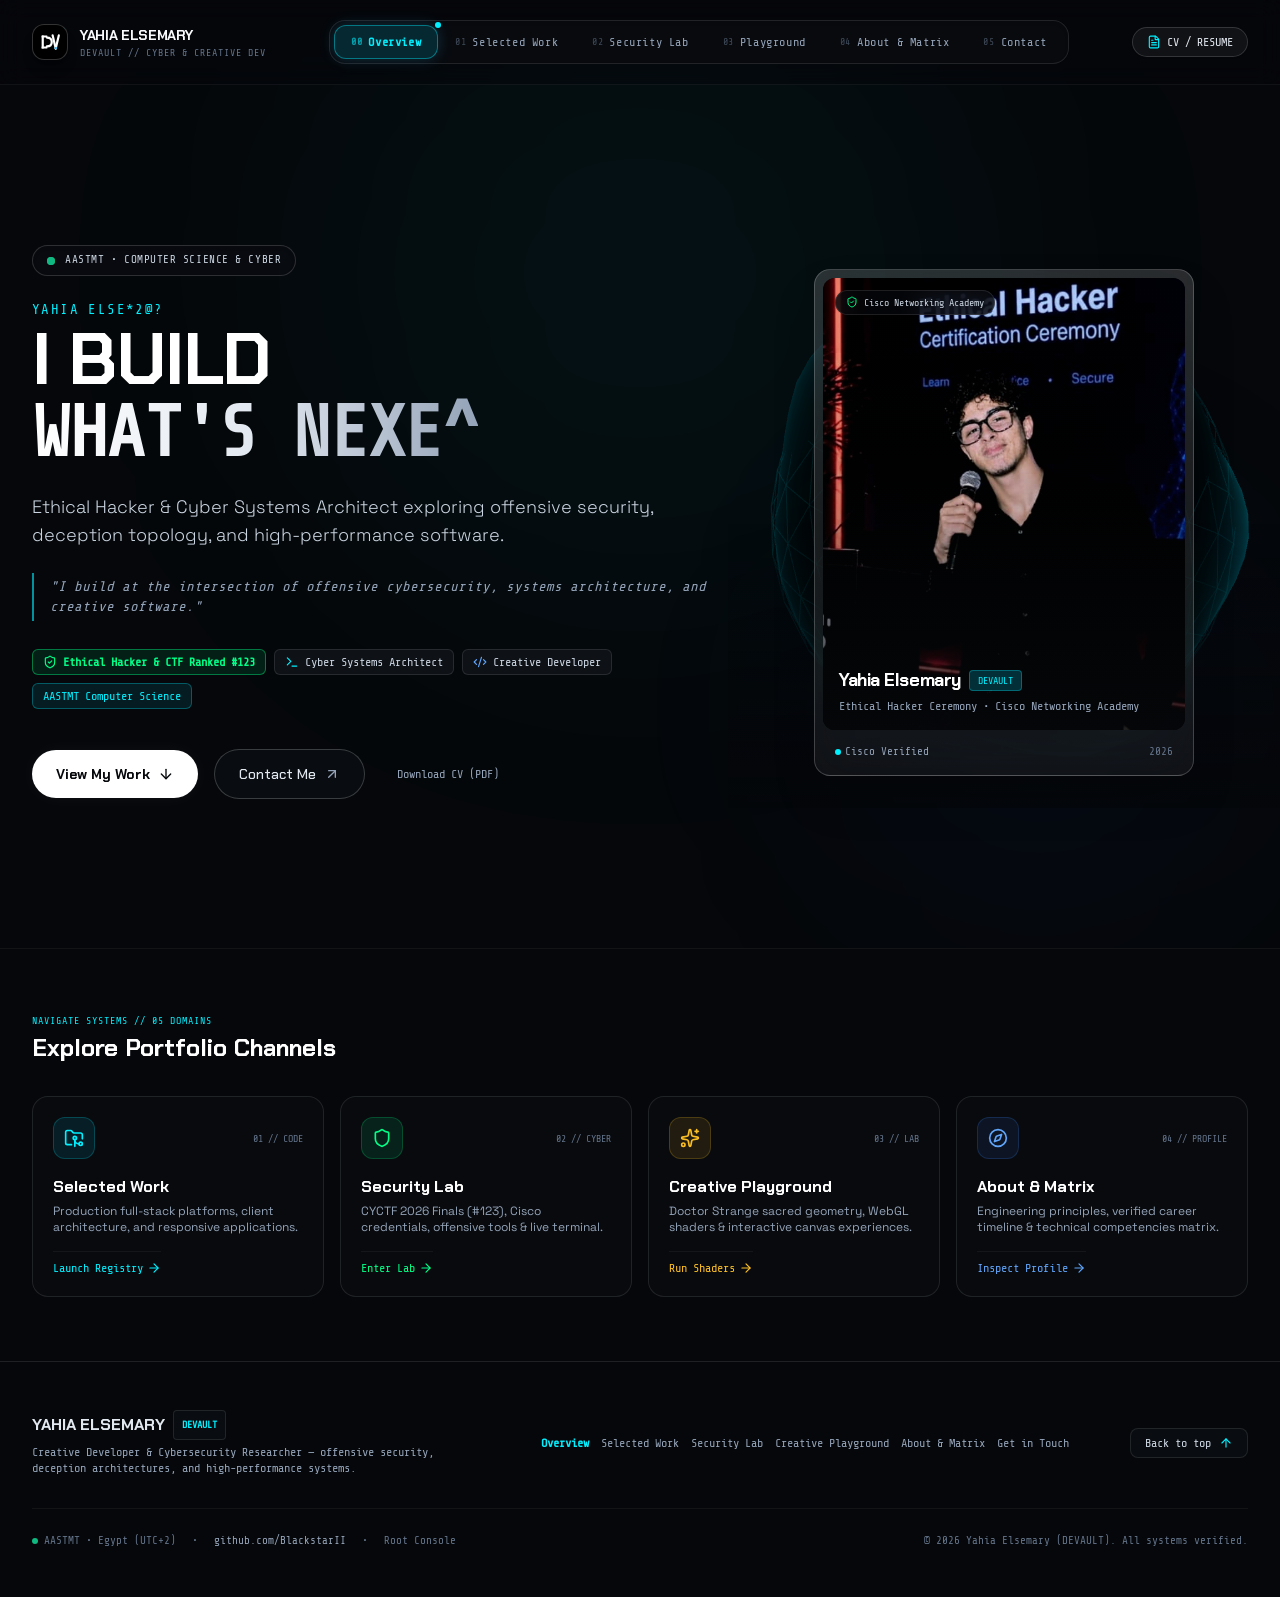
==== commit 69271599: "Add files via upload" ====
--- a/index.html
+++ b/index.html
@@ -4,7 +4,7 @@
     <meta charset="UTF-8" />
     <meta name="viewport" content="width=device-width, initial-scale=1.0" />
     <title>Yahia Elsemary (DEVAULT) // Creative Developer &amp; Cybersecurity Engineer</title>
-    <meta name="description" content="Portfolio of Yahia Elsemary (DEVAULT) — Creative Developer, Cyber Systems Architect &amp; Ethical Hacker. CYCTF 2026 Finalist, Cisco Verified, AASTMT Engineering." />
+    <meta name="description" content="Portfolio of Yahia Elsemary (DEVAULT) — Creative Developer, Cyber Systems Architect &amp; Ethical Hacker. CYCTF 2026 Finalist, Cisco Verified, AASTMT Computer Science." />
     <meta name="author" content="Yahia Elsemary" />
     <meta name="keywords" content="Yahia Elsemary, DEVAULT, Creative Developer, Web Engineer, Cybersecurity, Ethical Hacker, Three.js, React, CyCTF 2026, Full-Stack Architecture" />
     
@@ -27,7 +27,7 @@
     <link rel="preconnect" href="https://fonts.googleapis.com">
     <link rel="preconnect" href="https://fonts.gstatic.com" crossorigin>
     <link href="https://fonts.googleapis.com/css2?family=Chakra+Petch:wght@500;600;700&family=JetBrains+Mono:wght@400;500;600;700&family=Share+Tech+Mono&family=Space+Grotesk:wght@400;500;600;700&family=Syne:wght@600;700;800;900&display=swap" rel="stylesheet">
-    <script type="module" crossorigin>(function(){const e=document.createElement("link").relList;if(e&&e.supports&&e.supports("modulepreload"))return;for(const o of document.querySelectorAll('link[rel="modulepreload"]'))r(o);new MutationObserver(o=>{for(const l of o)if(l.type==="childList")for(const u of l.addedNodes)u.tagName==="LINK"&&u.rel==="modulepreload"&&r(u)}).observe(document,{childList:!0,subtree:!0});function n(o){const l={};return o.integrity&&(l.integrity=o.integrity),o.referrerPolicy&&(l.referrerPolicy=o.referrerPolicy),o.crossOrigin==="use-credentials"?l.credentials="include":o.crossOrigin==="anonymous"?l.credentials="omit":l.credentials="same-origin",l}function r(o){if(o.ep)return;o.ep=!0;const l=n(o);fetch(o.href,l)}})();function rh(a){return a&&a.__esModule&&Object.prototype.hasOwnProperty.call(a,"default")?a.default:a}var bu={exports:{}},Ts={},qu={exports:{}},ft={};/**
+    <script type="module" crossorigin>(function(){const e=document.createElement("link").relList;if(e&&e.supports&&e.supports("modulepreload"))return;for(const o of document.querySelectorAll('link[rel="modulepreload"]'))r(o);new MutationObserver(o=>{for(const l of o)if(l.type==="childList")for(const u of l.addedNodes)u.tagName==="LINK"&&u.rel==="modulepreload"&&r(u)}).observe(document,{childList:!0,subtree:!0});function n(o){const l={};return o.integrity&&(l.integrity=o.integrity),o.referrerPolicy&&(l.referrerPolicy=o.referrerPolicy),o.crossOrigin==="use-credentials"?l.credentials="include":o.crossOrigin==="anonymous"?l.credentials="omit":l.credentials="same-origin",l}function r(o){if(o.ep)return;o.ep=!0;const l=n(o);fetch(o.href,l)}})();function ih(a){return a&&a.__esModule&&Object.prototype.hasOwnProperty.call(a,"default")?a.default:a}var bu={exports:{}},Ts={},qu={exports:{}},ft={};/**
  * @license React
  * react.production.min.js
  *
@@ -35,7 +35,7 @@
  *
  * This source code is licensed under the MIT license found in the
  * LICENSE file in the root directory of this source tree.
- */var Qm;function dv(){if(Qm)return ft;Qm=1;var a=Symbol.for("react.element"),e=Symbol.for("react.portal"),n=Symbol.for("react.fragment"),r=Symbol.for("react.strict_mode"),o=Symbol.for("react.profiler"),l=Symbol.for("react.provider"),u=Symbol.for("react.context"),d=Symbol.for("react.forward_ref"),m=Symbol.for("react.suspense"),h=Symbol.for("react.memo"),E=Symbol.for("react.lazy"),z=Symbol.iterator;function x(Y){return Y===null||typeof Y!="object"?null:(Y=z&&Y[z]||Y["@@iterator"],typeof Y=="function"?Y:null)}var b={isMounted:function(){return!1},enqueueForceUpdate:function(){},enqueueReplaceState:function(){},enqueueSetState:function(){}},I=Object.assign,q={};function M(Y,ee,Ue){this.props=Y,this.context=ee,this.refs=q,this.updater=Ue||b}M.prototype.isReactComponent={},M.prototype.setState=function(Y,ee){if(typeof Y!="object"&&typeof Y!="function"&&Y!=null)throw Error("setState(...): takes an object of state variables to update or a function which returns an object of state variables.");this.updater.enqueueSetState(this,Y,ee,"setState")},M.prototype.forceUpdate=function(Y){this.updater.enqueueForceUpdate(this,Y,"forceUpdate")};function v(){}v.prototype=M.prototype;function y(Y,ee,Ue){this.props=Y,this.context=ee,this.refs=q,this.updater=Ue||b}var U=y.prototype=new v;U.constructor=y,I(U,M.prototype),U.isPureReactComponent=!0;var N=Array.isArray,F=Object.prototype.hasOwnProperty,j={current:null},W={key:!0,ref:!0,__self:!0,__source:!0};function C(Y,ee,Ue){var _,de={},xe=null,ze=null;if(ee!=null)for(_ in ee.ref!==void 0&&(ze=ee.ref),ee.key!==void 0&&(xe=""+ee.key),ee)F.call(ee,_)&&!W.hasOwnProperty(_)&&(de[_]=ee[_]);var Ve=arguments.length-2;if(Ve===1)de.children=Ue;else if(1<Ve){for(var je=Array(Ve),_e=0;_e<Ve;_e++)je[_e]=arguments[_e+2];de.children=je}if(Y&&Y.defaultProps)for(_ in Ve=Y.defaultProps,Ve)de[_]===void 0&&(de[_]=Ve[_]);return{$$typeof:a,type:Y,key:xe,ref:ze,props:de,_owner:j.current}}function T(Y,ee){return{$$typeof:a,type:Y.type,key:ee,ref:Y.ref,props:Y.props,_owner:Y._owner}}function g(Y){return typeof Y=="object"&&Y!==null&&Y.$$typeof===a}function G(Y){var ee={"=":"=0",":":"=2"};return"$"+Y.replace(/[=:]/g,function(Ue){return ee[Ue]})}var ne=/\/+/g;function J(Y,ee){return typeof Y=="object"&&Y!==null&&Y.key!=null?G(""+Y.key):ee.toString(36)}function ue(Y,ee,Ue,_,de){var xe=typeof Y;(xe==="undefined"||xe==="boolean")&&(Y=null);var ze=!1;if(Y===null)ze=!0;else switch(xe){case"string":case"number":ze=!0;break;case"object":switch(Y.$$typeof){case a:case e:ze=!0}}if(ze)return ze=Y,de=de(ze),Y=_===""?"."+J(ze,0):_,N(de)?(Ue="",Y!=null&&(Ue=Y.replace(ne,"$&/")+"/"),ue(de,ee,Ue,"",function(_e){return _e})):de!=null&&(g(de)&&(de=T(de,Ue+(!de.key||ze&&ze.key===de.key?"":(""+de.key).replace(ne,"$&/")+"/")+Y)),ee.push(de)),1;if(ze=0,_=_===""?".":_+":",N(Y))for(var Ve=0;Ve<Y.length;Ve++){xe=Y[Ve];var je=_+J(xe,Ve);ze+=ue(xe,ee,Ue,je,de)}else if(je=x(Y),typeof je=="function")for(Y=je.call(Y),Ve=0;!(xe=Y.next()).done;)xe=xe.value,je=_+J(xe,Ve++),ze+=ue(xe,ee,Ue,je,de);else if(xe==="object")throw ee=String(Y),Error("Objects are not valid as a React child (found: "+(ee==="[object Object]"?"object with keys {"+Object.keys(Y).join(", ")+"}":ee)+"). If you meant to render a collection of children, use an array instead.");return ze}function le(Y,ee,Ue){if(Y==null)return Y;var _=[],de=0;return ue(Y,_,"","",function(xe){return ee.call(Ue,xe,de++)}),_}function se(Y){if(Y._status===-1){var ee=Y._result;ee=ee(),ee.then(function(Ue){(Y._status===0||Y._status===-1)&&(Y._status=1,Y._result=Ue)},function(Ue){(Y._status===0||Y._status===-1)&&(Y._status=2,Y._result=Ue)}),Y._status===-1&&(Y._status=0,Y._result=ee)}if(Y._status===1)return Y._result.default;throw Y._result}var ce={current:null},Q={transition:null},oe={ReactCurrentDispatcher:ce,ReactCurrentBatchConfig:Q,ReactCurrentOwner:j};function ae(){throw Error("act(...) is not supported in production builds of React.")}return ft.Children={map:le,forEach:function(Y,ee,Ue){le(Y,function(){ee.apply(this,arguments)},Ue)},count:function(Y){var ee=0;return le(Y,function(){ee++}),ee},toArray:function(Y){return le(Y,function(ee){return ee})||[]},only:function(Y){if(!g(Y))throw Error("React.Children.only expected to receive a single React element child.");return Y}},ft.Component=M,ft.Fragment=n,ft.Profiler=o,ft.PureComponent=y,ft.StrictMode=r,ft.Suspense=m,ft.__SECRET_INTERNALS_DO_NOT_USE_OR_YOU_WILL_BE_FIRED=oe,ft.act=ae,ft.cloneElement=function(Y,ee,Ue){if(Y==null)throw Error("React.cloneElement(...): The argument must be a React element, but you passed "+Y+".");var _=I({},Y.props),de=Y.key,xe=Y.ref,ze=Y._owner;if(ee!=null){if(ee.ref!==void 0&&(xe=ee.ref,ze=j.current),ee.key!==void 0&&(de=""+ee.key),Y.type&&Y.type.defaultProps)var Ve=Y.type.defaultProps;for(je in ee)F.call(ee,je)&&!W.hasOwnProperty(je)&&(_[je]=ee[je]===void 0&&Ve!==void 0?Ve[je]:ee[je])}var je=arguments.length-2;if(je===1)_.children=Ue;else if(1<je){Ve=Array(je);for(var _e=0;_e<je;_e++)Ve[_e]=arguments[_e+2];_.children=Ve}return{$$typeof:a,type:Y.type,key:de,ref:xe,props:_,_owner:ze}},ft.createContext=function(Y){return Y={$$typeof:u,_currentValue:Y,_currentValue2:Y,_threadCount:0,Provider:null,Consumer:null,_defaultValue:null,_globalName:null},Y.Provider={$$typeof:l,_context:Y},Y.Consumer=Y},ft.createElement=C,ft.createFactory=function(Y){var ee=C.bind(null,Y);return ee.type=Y,ee},ft.createRef=function(){return{current:null}},ft.forwardRef=function(Y){return{$$typeof:d,render:Y}},ft.isValidElement=g,ft.lazy=function(Y){return{$$typeof:E,_payload:{_status:-1,_result:Y},_init:se}},ft.memo=function(Y,ee){return{$$typeof:h,type:Y,compare:ee===void 0?null:ee}},ft.startTransition=function(Y){var ee=Q.transition;Q.transition={};try{Y()}finally{Q.transition=ee}},ft.unstable_act=ae,ft.useCallback=function(Y,ee){return ce.current.useCallback(Y,ee)},ft.useContext=function(Y){return ce.current.useContext(Y)},ft.useDebugValue=function(){},ft.useDeferredValue=function(Y){return ce.current.useDeferredValue(Y)},ft.useEffect=function(Y,ee){return ce.current.useEffect(Y,ee)},ft.useId=function(){return ce.current.useId()},ft.useImperativeHandle=function(Y,ee,Ue){return ce.current.useImperativeHandle(Y,ee,Ue)},ft.useInsertionEffect=function(Y,ee){return ce.current.useInsertionEffect(Y,ee)},ft.useLayoutEffect=function(Y,ee){return ce.current.useLayoutEffect(Y,ee)},ft.useMemo=function(Y,ee){return ce.current.useMemo(Y,ee)},ft.useReducer=function(Y,ee,Ue){return ce.current.useReducer(Y,ee,Ue)},ft.useRef=function(Y){return ce.current.useRef(Y)},ft.useState=function(Y){return ce.current.useState(Y)},ft.useSyncExternalStore=function(Y,ee,Ue){return ce.current.useSyncExternalStore(Y,ee,Ue)},ft.useTransition=function(){return ce.current.useTransition()},ft.version="18.3.1",ft}var Om;function $c(){return Om||(Om=1,qu.exports=dv()),qu.exports}/**
+ */var Ym;function cv(){if(Ym)return ft;Ym=1;var a=Symbol.for("react.element"),e=Symbol.for("react.portal"),n=Symbol.for("react.fragment"),r=Symbol.for("react.strict_mode"),o=Symbol.for("react.profiler"),l=Symbol.for("react.provider"),u=Symbol.for("react.context"),d=Symbol.for("react.forward_ref"),m=Symbol.for("react.suspense"),h=Symbol.for("react.memo"),v=Symbol.for("react.lazy"),z=Symbol.iterator;function M(G){return G===null||typeof G!="object"?null:(G=z&&G[z]||G["@@iterator"],typeof G=="function"?G:null)}var b={isMounted:function(){return!1},enqueueForceUpdate:function(){},enqueueReplaceState:function(){},enqueueSetState:function(){}},I=Object.assign,q={};function x(G,re,Se){this.props=G,this.context=re,this.refs=q,this.updater=Se||b}x.prototype.isReactComponent={},x.prototype.setState=function(G,re){if(typeof G!="object"&&typeof G!="function"&&G!=null)throw Error("setState(...): takes an object of state variables to update or a function which returns an object of state variables.");this.updater.enqueueSetState(this,G,re,"setState")},x.prototype.forceUpdate=function(G){this.updater.enqueueForceUpdate(this,G,"forceUpdate")};function E(){}E.prototype=x.prototype;function y(G,re,Se){this.props=G,this.context=re,this.refs=q,this.updater=Se||b}var U=y.prototype=new E;U.constructor=y,I(U,x.prototype),U.isPureReactComponent=!0;var g=Array.isArray,K=Object.prototype.hasOwnProperty,j={current:null},W={key:!0,ref:!0,__self:!0,__source:!0};function C(G,re,Se){var ee,ce={},qe=null,ze=null;if(re!=null)for(ee in re.ref!==void 0&&(ze=re.ref),re.key!==void 0&&(qe=""+re.key),re)K.call(re,ee)&&!W.hasOwnProperty(ee)&&(ce[ee]=re[ee]);var Ve=arguments.length-2;if(Ve===1)ce.children=Se;else if(1<Ve){for(var je=Array(Ve),_e=0;_e<Ve;_e++)je[_e]=arguments[_e+2];ce.children=je}if(G&&G.defaultProps)for(ee in Ve=G.defaultProps,Ve)ce[ee]===void 0&&(ce[ee]=Ve[ee]);return{$$typeof:a,type:G,key:qe,ref:ze,props:ce,_owner:j.current}}function T(G,re){return{$$typeof:a,type:G.type,key:re,ref:G.ref,props:G.props,_owner:G._owner}}function V(G){return typeof G=="object"&&G!==null&&G.$$typeof===a}function Y(G){var re={"=":"=0",":":"=2"};return"$"+G.replace(/[=:]/g,function(Se){return re[Se]})}var D=/\/+/g;function J(G,re){return typeof G=="object"&&G!==null&&G.key!=null?Y(""+G.key):re.toString(36)}function ue(G,re,Se,ee,ce){var qe=typeof G;(qe==="undefined"||qe==="boolean")&&(G=null);var ze=!1;if(G===null)ze=!0;else switch(qe){case"string":case"number":ze=!0;break;case"object":switch(G.$$typeof){case a:case e:ze=!0}}if(ze)return ze=G,ce=ce(ze),G=ee===""?"."+J(ze,0):ee,g(ce)?(Se="",G!=null&&(Se=G.replace(D,"$&/")+"/"),ue(ce,re,Se,"",function(_e){return _e})):ce!=null&&(V(ce)&&(ce=T(ce,Se+(!ce.key||ze&&ze.key===ce.key?"":(""+ce.key).replace(D,"$&/")+"/")+G)),re.push(ce)),1;if(ze=0,ee=ee===""?".":ee+":",g(G))for(var Ve=0;Ve<G.length;Ve++){qe=G[Ve];var je=ee+J(qe,Ve);ze+=ue(qe,re,Se,je,ce)}else if(je=M(G),typeof je=="function")for(G=je.call(G),Ve=0;!(qe=G.next()).done;)qe=qe.value,je=ee+J(qe,Ve++),ze+=ue(qe,re,Se,je,ce);else if(qe==="object")throw re=String(G),Error("Objects are not valid as a React child (found: "+(re==="[object Object]"?"object with keys {"+Object.keys(G).join(", ")+"}":re)+"). If you meant to render a collection of children, use an array instead.");return ze}function me(G,re,Se){if(G==null)return G;var ee=[],ce=0;return ue(G,ee,"","",function(qe){return re.call(Se,qe,ce++)}),ee}function oe(G){if(G._status===-1){var re=G._result;re=re(),re.then(function(Se){(G._status===0||G._status===-1)&&(G._status=1,G._result=Se)},function(Se){(G._status===0||G._status===-1)&&(G._status=2,G._result=Se)}),G._status===-1&&(G._status=0,G._result=re)}if(G._status===1)return G._result.default;throw G._result}var le={current:null},O={transition:null},Ae={ReactCurrentDispatcher:le,ReactCurrentBatchConfig:O,ReactCurrentOwner:j};function se(){throw Error("act(...) is not supported in production builds of React.")}return ft.Children={map:me,forEach:function(G,re,Se){me(G,function(){re.apply(this,arguments)},Se)},count:function(G){var re=0;return me(G,function(){re++}),re},toArray:function(G){return me(G,function(re){return re})||[]},only:function(G){if(!V(G))throw Error("React.Children.only expected to receive a single React element child.");return G}},ft.Component=x,ft.Fragment=n,ft.Profiler=o,ft.PureComponent=y,ft.StrictMode=r,ft.Suspense=m,ft.__SECRET_INTERNALS_DO_NOT_USE_OR_YOU_WILL_BE_FIRED=Ae,ft.act=se,ft.cloneElement=function(G,re,Se){if(G==null)throw Error("React.cloneElement(...): The argument must be a React element, but you passed "+G+".");var ee=I({},G.props),ce=G.key,qe=G.ref,ze=G._owner;if(re!=null){if(re.ref!==void 0&&(qe=re.ref,ze=j.current),re.key!==void 0&&(ce=""+re.key),G.type&&G.type.defaultProps)var Ve=G.type.defaultProps;for(je in re)K.call(re,je)&&!W.hasOwnProperty(je)&&(ee[je]=re[je]===void 0&&Ve!==void 0?Ve[je]:re[je])}var je=arguments.length-2;if(je===1)ee.children=Se;else if(1<je){Ve=Array(je);for(var _e=0;_e<je;_e++)Ve[_e]=arguments[_e+2];ee.children=Ve}return{$$typeof:a,type:G.type,key:ce,ref:qe,props:ee,_owner:ze}},ft.createContext=function(G){return G={$$typeof:u,_currentValue:G,_currentValue2:G,_threadCount:0,Provider:null,Consumer:null,_defaultValue:null,_globalName:null},G.Provider={$$typeof:l,_context:G},G.Consumer=G},ft.createElement=C,ft.createFactory=function(G){var re=C.bind(null,G);return re.type=G,re},ft.createRef=function(){return{current:null}},ft.forwardRef=function(G){return{$$typeof:d,render:G}},ft.isValidElement=V,ft.lazy=function(G){return{$$typeof:v,_payload:{_status:-1,_result:G},_init:oe}},ft.memo=function(G,re){return{$$typeof:h,type:G,compare:re===void 0?null:re}},ft.startTransition=function(G){var re=O.transition;O.transition={};try{G()}finally{O.transition=re}},ft.unstable_act=se,ft.useCallback=function(G,re){return le.current.useCallback(G,re)},ft.useContext=function(G){return le.current.useContext(G)},ft.useDebugValue=function(){},ft.useDeferredValue=function(G){return le.current.useDeferredValue(G)},ft.useEffect=function(G,re){return le.current.useEffect(G,re)},ft.useId=function(){return le.current.useId()},ft.useImperativeHandle=function(G,re,Se){return le.current.useImperativeHandle(G,re,Se)},ft.useInsertionEffect=function(G,re){return le.current.useInsertionEffect(G,re)},ft.useLayoutEffect=function(G,re){return le.current.useLayoutEffect(G,re)},ft.useMemo=function(G,re){return le.current.useMemo(G,re)},ft.useReducer=function(G,re,Se){return le.current.useReducer(G,re,Se)},ft.useRef=function(G){return le.current.useRef(G)},ft.useState=function(G){return le.current.useState(G)},ft.useSyncExternalStore=function(G,re,Se){return le.current.useSyncExternalStore(G,re,Se)},ft.useTransition=function(){return le.current.useTransition()},ft.version="18.3.1",ft}var Gm;function _c(){return Gm||(Gm=1,qu.exports=cv()),qu.exports}/**
  * @license React
  * react-jsx-runtime.production.min.js
  *
@@ -43,7 +43,7 @@
  *
  * This source code is licensed under the MIT license found in the
  * LICENSE file in the root directory of this source tree.
- */var Xm;function fv(){if(Xm)return Ts;Xm=1;var a=$c(),e=Symbol.for("react.element"),n=Symbol.for("react.fragment"),r=Object.prototype.hasOwnProperty,o=a.__SECRET_INTERNALS_DO_NOT_USE_OR_YOU_WILL_BE_FIRED.ReactCurrentOwner,l={key:!0,ref:!0,__self:!0,__source:!0};function u(d,m,h){var E,z={},x=null,b=null;h!==void 0&&(x=""+h),m.key!==void 0&&(x=""+m.key),m.ref!==void 0&&(b=m.ref);for(E in m)r.call(m,E)&&!l.hasOwnProperty(E)&&(z[E]=m[E]);if(d&&d.defaultProps)for(E in m=d.defaultProps,m)z[E]===void 0&&(z[E]=m[E]);return{$$typeof:e,type:d,key:x,ref:b,props:z,_owner:o.current}}return Ts.Fragment=n,Ts.jsx=u,Ts.jsxs=u,Ts}var Km;function mv(){return Km||(Km=1,bu.exports=fv()),bu.exports}var c=mv(),Ze=$c();const pv=rh(Ze);var eA={},Ru={exports:{}},Zn={},Iu={exports:{}},Vu={};/**
+ */var Qm;function dv(){if(Qm)return Ts;Qm=1;var a=_c(),e=Symbol.for("react.element"),n=Symbol.for("react.fragment"),r=Object.prototype.hasOwnProperty,o=a.__SECRET_INTERNALS_DO_NOT_USE_OR_YOU_WILL_BE_FIRED.ReactCurrentOwner,l={key:!0,ref:!0,__self:!0,__source:!0};function u(d,m,h){var v,z={},M=null,b=null;h!==void 0&&(M=""+h),m.key!==void 0&&(M=""+m.key),m.ref!==void 0&&(b=m.ref);for(v in m)r.call(m,v)&&!l.hasOwnProperty(v)&&(z[v]=m[v]);if(d&&d.defaultProps)for(v in m=d.defaultProps,m)z[v]===void 0&&(z[v]=m[v]);return{$$typeof:e,type:d,key:M,ref:b,props:z,_owner:o.current}}return Ts.Fragment=n,Ts.jsx=u,Ts.jsxs=u,Ts}var Om;function fv(){return Om||(Om=1,bu.exports=dv()),bu.exports}var c=fv(),Ue=_c();const mv=ih(Ue);var $o={},Ru={exports:{}},Zn={},Iu={exports:{}},Vu={};/**
  * @license React
  * scheduler.production.min.js
  *
@@ -51,7 +51,7 @@
  *
  * This source code is licensed under the MIT license found in the
  * LICENSE file in the root directory of this source tree.
- */var Fm;function hv(){return Fm||(Fm=1,(function(a){function e(Q,oe){var ae=Q.length;Q.push(oe);e:for(;0<ae;){var Y=ae-1>>>1,ee=Q[Y];if(0<o(ee,oe))Q[Y]=oe,Q[ae]=ee,ae=Y;else break e}}function n(Q){return Q.length===0?null:Q[0]}function r(Q){if(Q.length===0)return null;var oe=Q[0],ae=Q.pop();if(ae!==oe){Q[0]=ae;e:for(var Y=0,ee=Q.length,Ue=ee>>>1;Y<Ue;){var _=2*(Y+1)-1,de=Q[_],xe=_+1,ze=Q[xe];if(0>o(de,ae))xe<ee&&0>o(ze,de)?(Q[Y]=ze,Q[xe]=ae,Y=xe):(Q[Y]=de,Q[_]=ae,Y=_);else if(xe<ee&&0>o(ze,ae))Q[Y]=ze,Q[xe]=ae,Y=xe;else break e}}return oe}function o(Q,oe){var ae=Q.sortIndex-oe.sortIndex;return ae!==0?ae:Q.id-oe.id}if(typeof performance=="object"&&typeof performance.now=="function"){var l=performance;a.unstable_now=function(){return l.now()}}else{var u=Date,d=u.now();a.unstable_now=function(){return u.now()-d}}var m=[],h=[],E=1,z=null,x=3,b=!1,I=!1,q=!1,M=typeof setTimeout=="function"?setTimeout:null,v=typeof clearTimeout=="function"?clearTimeout:null,y=typeof setImmediate<"u"?setImmediate:null;typeof navigator<"u"&&navigator.scheduling!==void 0&&navigator.scheduling.isInputPending!==void 0&&navigator.scheduling.isInputPending.bind(navigator.scheduling);function U(Q){for(var oe=n(h);oe!==null;){if(oe.callback===null)r(h);else if(oe.startTime<=Q)r(h),oe.sortIndex=oe.expirationTime,e(m,oe);else break;oe=n(h)}}function N(Q){if(q=!1,U(Q),!I)if(n(m)!==null)I=!0,se(F);else{var oe=n(h);oe!==null&&ce(N,oe.startTime-Q)}}function F(Q,oe){I=!1,q&&(q=!1,v(C),C=-1),b=!0;var ae=x;try{for(U(oe),z=n(m);z!==null&&(!(z.expirationTime>oe)||Q&&!G());){var Y=z.callback;if(typeof Y=="function"){z.callback=null,x=z.priorityLevel;var ee=Y(z.expirationTime<=oe);oe=a.unstable_now(),typeof ee=="function"?z.callback=ee:z===n(m)&&r(m),U(oe)}else r(m);z=n(m)}if(z!==null)var Ue=!0;else{var _=n(h);_!==null&&ce(N,_.startTime-oe),Ue=!1}return Ue}finally{z=null,x=ae,b=!1}}var j=!1,W=null,C=-1,T=5,g=-1;function G(){return!(a.unstable_now()-g<T)}function ne(){if(W!==null){var Q=a.unstable_now();g=Q;var oe=!0;try{oe=W(!0,Q)}finally{oe?J():(j=!1,W=null)}}else j=!1}var J;if(typeof y=="function")J=function(){y(ne)};else if(typeof MessageChannel<"u"){var ue=new MessageChannel,le=ue.port2;ue.port1.onmessage=ne,J=function(){le.postMessage(null)}}else J=function(){M(ne,0)};function se(Q){W=Q,j||(j=!0,J())}function ce(Q,oe){C=M(function(){Q(a.unstable_now())},oe)}a.unstable_IdlePriority=5,a.unstable_ImmediatePriority=1,a.unstable_LowPriority=4,a.unstable_NormalPriority=3,a.unstable_Profiling=null,a.unstable_UserBlockingPriority=2,a.unstable_cancelCallback=function(Q){Q.callback=null},a.unstable_continueExecution=function(){I||b||(I=!0,se(F))},a.unstable_forceFrameRate=function(Q){0>Q||125<Q?console.error("forceFrameRate takes a positive int between 0 and 125, forcing frame rates higher than 125 fps is not supported"):T=0<Q?Math.floor(1e3/Q):5},a.unstable_getCurrentPriorityLevel=function(){return x},a.unstable_getFirstCallbackNode=function(){return n(m)},a.unstable_next=function(Q){switch(x){case 1:case 2:case 3:var oe=3;break;default:oe=x}var ae=x;x=oe;try{return Q()}finally{x=ae}},a.unstable_pauseExecution=function(){},a.unstable_requestPaint=function(){},a.unstable_runWithPriority=function(Q,oe){switch(Q){case 1:case 2:case 3:case 4:case 5:break;default:Q=3}var ae=x;x=Q;try{return oe()}finally{x=ae}},a.unstable_scheduleCallback=function(Q,oe,ae){var Y=a.unstable_now();switch(typeof ae=="object"&&ae!==null?(ae=ae.delay,ae=typeof ae=="number"&&0<ae?Y+ae:Y):ae=Y,Q){case 1:var ee=-1;break;case 2:ee=250;break;case 5:ee=1073741823;break;case 4:ee=1e4;break;default:ee=5e3}return ee=ae+ee,Q={id:E++,callback:oe,priorityLevel:Q,startTime:ae,expirationTime:ee,sortIndex:-1},ae>Y?(Q.sortIndex=ae,e(h,Q),n(m)===null&&Q===n(h)&&(q?(v(C),C=-1):q=!0,ce(N,ae-Y))):(Q.sortIndex=ee,e(m,Q),I||b||(I=!0,se(F))),Q},a.unstable_shouldYield=G,a.unstable_wrapCallback=function(Q){var oe=x;return function(){var ae=x;x=oe;try{return Q.apply(this,arguments)}finally{x=ae}}}})(Vu)),Vu}var Bm;function Ev(){return Bm||(Bm=1,Iu.exports=hv()),Iu.exports}/**
+ */var Xm;function pv(){return Xm||(Xm=1,(function(a){function e(O,Ae){var se=O.length;O.push(Ae);e:for(;0<se;){var G=se-1>>>1,re=O[G];if(0<o(re,Ae))O[G]=Ae,O[se]=re,se=G;else break e}}function n(O){return O.length===0?null:O[0]}function r(O){if(O.length===0)return null;var Ae=O[0],se=O.pop();if(se!==Ae){O[0]=se;e:for(var G=0,re=O.length,Se=re>>>1;G<Se;){var ee=2*(G+1)-1,ce=O[ee],qe=ee+1,ze=O[qe];if(0>o(ce,se))qe<re&&0>o(ze,ce)?(O[G]=ze,O[qe]=se,G=qe):(O[G]=ce,O[ee]=se,G=ee);else if(qe<re&&0>o(ze,se))O[G]=ze,O[qe]=se,G=qe;else break e}}return Ae}function o(O,Ae){var se=O.sortIndex-Ae.sortIndex;return se!==0?se:O.id-Ae.id}if(typeof performance=="object"&&typeof performance.now=="function"){var l=performance;a.unstable_now=function(){return l.now()}}else{var u=Date,d=u.now();a.unstable_now=function(){return u.now()-d}}var m=[],h=[],v=1,z=null,M=3,b=!1,I=!1,q=!1,x=typeof setTimeout=="function"?setTimeout:null,E=typeof clearTimeout=="function"?clearTimeout:null,y=typeof setImmediate<"u"?setImmediate:null;typeof navigator<"u"&&navigator.scheduling!==void 0&&navigator.scheduling.isInputPending!==void 0&&navigator.scheduling.isInputPending.bind(navigator.scheduling);function U(O){for(var Ae=n(h);Ae!==null;){if(Ae.callback===null)r(h);else if(Ae.startTime<=O)r(h),Ae.sortIndex=Ae.expirationTime,e(m,Ae);else break;Ae=n(h)}}function g(O){if(q=!1,U(O),!I)if(n(m)!==null)I=!0,oe(K);else{var Ae=n(h);Ae!==null&&le(g,Ae.startTime-O)}}function K(O,Ae){I=!1,q&&(q=!1,E(C),C=-1),b=!0;var se=M;try{for(U(Ae),z=n(m);z!==null&&(!(z.expirationTime>Ae)||O&&!Y());){var G=z.callback;if(typeof G=="function"){z.callback=null,M=z.priorityLevel;var re=G(z.expirationTime<=Ae);Ae=a.unstable_now(),typeof re=="function"?z.callback=re:z===n(m)&&r(m),U(Ae)}else r(m);z=n(m)}if(z!==null)var Se=!0;else{var ee=n(h);ee!==null&&le(g,ee.startTime-Ae),Se=!1}return Se}finally{z=null,M=se,b=!1}}var j=!1,W=null,C=-1,T=5,V=-1;function Y(){return!(a.unstable_now()-V<T)}function D(){if(W!==null){var O=a.unstable_now();V=O;var Ae=!0;try{Ae=W(!0,O)}finally{Ae?J():(j=!1,W=null)}}else j=!1}var J;if(typeof y=="function")J=function(){y(D)};else if(typeof MessageChannel<"u"){var ue=new MessageChannel,me=ue.port2;ue.port1.onmessage=D,J=function(){me.postMessage(null)}}else J=function(){x(D,0)};function oe(O){W=O,j||(j=!0,J())}function le(O,Ae){C=x(function(){O(a.unstable_now())},Ae)}a.unstable_IdlePriority=5,a.unstable_ImmediatePriority=1,a.unstable_LowPriority=4,a.unstable_NormalPriority=3,a.unstable_Profiling=null,a.unstable_UserBlockingPriority=2,a.unstable_cancelCallback=function(O){O.callback=null},a.unstable_continueExecution=function(){I||b||(I=!0,oe(K))},a.unstable_forceFrameRate=function(O){0>O||125<O?console.error("forceFrameRate takes a positive int between 0 and 125, forcing frame rates higher than 125 fps is not supported"):T=0<O?Math.floor(1e3/O):5},a.unstable_getCurrentPriorityLevel=function(){return M},a.unstable_getFirstCallbackNode=function(){return n(m)},a.unstable_next=function(O){switch(M){case 1:case 2:case 3:var Ae=3;break;default:Ae=M}var se=M;M=Ae;try{return O()}finally{M=se}},a.unstable_pauseExecution=function(){},a.unstable_requestPaint=function(){},a.unstable_runWithPriority=function(O,Ae){switch(O){case 1:case 2:case 3:case 4:case 5:break;default:O=3}var se=M;M=O;try{return Ae()}finally{M=se}},a.unstable_scheduleCallback=function(O,Ae,se){var G=a.unstable_now();switch(typeof se=="object"&&se!==null?(se=se.delay,se=typeof se=="number"&&0<se?G+se:G):se=G,O){case 1:var re=-1;break;case 2:re=250;break;case 5:re=1073741823;break;case 4:re=1e4;break;default:re=5e3}return re=se+re,O={id:v++,callback:Ae,priorityLevel:O,startTime:se,expirationTime:re,sortIndex:-1},se>G?(O.sortIndex=se,e(h,O),n(m)===null&&O===n(h)&&(q?(E(C),C=-1):q=!0,le(g,se-G))):(O.sortIndex=re,e(m,O),I||b||(I=!0,oe(K))),O},a.unstable_shouldYield=Y,a.unstable_wrapCallback=function(O){var Ae=M;return function(){var se=M;M=Ae;try{return O.apply(this,arguments)}finally{M=se}}}})(Vu)),Vu}var Km;function hv(){return Km||(Km=1,Iu.exports=pv()),Iu.exports}/**
  * @license React
  * react-dom.production.min.js
  *
@@ -59,39 +59,39 @@
  *
  * This source code is licensed under the MIT license found in the
  * LICENSE file in the root directory of this source tree.
- */var wm;function vv(){if(wm)return Zn;wm=1;var a=$c(),e=Ev();function n(t){for(var i="https://reactjs.org/docs/error-decoder.html?invariant="+t,s=1;s<arguments.length;s++)i+="&args[]="+encodeURIComponent(arguments[s]);return"Minified React error #"+t+"; visit "+i+" for the full message or use the non-minified dev environment for full errors and additional helpful warnings."}var r=new Set,o={};function l(t,i){u(t,i),u(t+"Capture",i)}function u(t,i){for(o[t]=i,t=0;t<i.length;t++)r.add(i[t])}var d=!(typeof window>"u"||typeof window.document>"u"||typeof window.document.createElement>"u"),m=Object.prototype.hasOwnProperty,h=/^[:A-Z_a-z\u00C0-\u00D6\u00D8-\u00F6\u00F8-\u02FF\u0370-\u037D\u037F-\u1FFF\u200C-\u200D\u2070-\u218F\u2C00-\u2FEF\u3001-\uD7FF\uF900-\uFDCF\uFDF0-\uFFFD][:A-Z_a-z\u00C0-\u00D6\u00D8-\u00F6\u00F8-\u02FF\u0370-\u037D\u037F-\u1FFF\u200C-\u200D\u2070-\u218F\u2C00-\u2FEF\u3001-\uD7FF\uF900-\uFDCF\uFDF0-\uFFFD\-.0-9\u00B7\u0300-\u036F\u203F-\u2040]*$/,E={},z={};function x(t){return m.call(z,t)?!0:m.call(E,t)?!1:h.test(t)?z[t]=!0:(E[t]=!0,!1)}function b(t,i,s,A){if(s!==null&&s.type===0)return!1;switch(typeof i){case"function":case"symbol":return!0;case"boolean":return A?!1:s!==null?!s.acceptsBooleans:(t=t.toLowerCase().slice(0,5),t!=="data-"&&t!=="aria-");default:return!1}}function I(t,i,s,A){if(i===null||typeof i>"u"||b(t,i,s,A))return!0;if(A)return!1;if(s!==null)switch(s.type){case 3:return!i;case 4:return i===!1;case 5:return isNaN(i);case 6:return isNaN(i)||1>i}return!1}function q(t,i,s,A,f,p,R){this.acceptsBooleans=i===2||i===3||i===4,this.attributeName=A,this.attributeNamespace=f,this.mustUseProperty=s,this.propertyName=t,this.type=i,this.sanitizeURL=p,this.removeEmptyString=R}var M={};"children dangerouslySetInnerHTML defaultValue defaultChecked innerHTML suppressContentEditableWarning suppressHydrationWarning style".split(" ").forEach(function(t){M[t]=new q(t,0,!1,t,null,!1,!1)}),[["acceptCharset","accept-charset"],["className","class"],["htmlFor","for"],["httpEquiv","http-equiv"]].forEach(function(t){var i=t[0];M[i]=new q(i,1,!1,t[1],null,!1,!1)}),["contentEditable","draggable","spellCheck","value"].forEach(function(t){M[t]=new q(t,2,!1,t.toLowerCase(),null,!1,!1)}),["autoReverse","externalResourcesRequired","focusable","preserveAlpha"].forEach(function(t){M[t]=new q(t,2,!1,t,null,!1,!1)}),"allowFullScreen async autoFocus autoPlay controls default defer disabled disablePictureInPicture disableRemotePlayback formNoValidate hidden loop noModule noValidate open playsInline readOnly required reversed scoped seamless itemScope".split(" ").forEach(function(t){M[t]=new q(t,3,!1,t.toLowerCase(),null,!1,!1)}),["checked","multiple","muted","selected"].forEach(function(t){M[t]=new q(t,3,!0,t,null,!1,!1)}),["capture","download"].forEach(function(t){M[t]=new q(t,4,!1,t,null,!1,!1)}),["cols","rows","size","span"].forEach(function(t){M[t]=new q(t,6,!1,t,null,!1,!1)}),["rowSpan","start"].forEach(function(t){M[t]=new q(t,5,!1,t.toLowerCase(),null,!1,!1)});var v=/[\-:]([a-z])/g;function y(t){return t[1].toUpperCase()}"accent-height alignment-baseline arabic-form baseline-shift cap-height clip-path clip-rule color-interpolation color-interpolation-filters color-profile color-rendering dominant-baseline enable-background fill-opacity fill-rule flood-color flood-opacity font-family font-size font-size-adjust font-stretch font-style font-variant font-weight glyph-name glyph-orientation-horizontal glyph-orientation-vertical horiz-adv-x horiz-origin-x image-rendering letter-spacing lighting-color marker-end marker-mid marker-start overline-position overline-thickness paint-order panose-1 pointer-events rendering-intent shape-rendering stop-color stop-opacity strikethrough-position strikethrough-thickness stroke-dasharray stroke-dashoffset stroke-linecap stroke-linejoin stroke-miterlimit stroke-opacity stroke-width text-anchor text-decoration text-rendering underline-position underline-thickness unicode-bidi unicode-range units-per-em v-alphabetic v-hanging v-ideographic v-mathematical vector-effect vert-adv-y vert-origin-x vert-origin-y word-spacing writing-mode xmlns:xlink x-height".split(" ").forEach(function(t){var i=t.replace(v,y);M[i]=new q(i,1,!1,t,null,!1,!1)}),"xlink:actuate xlink:arcrole xlink:role xlink:show xlink:title xlink:type".split(" ").forEach(function(t){var i=t.replace(v,y);M[i]=new q(i,1,!1,t,"http://www.w3.org/1999/xlink",!1,!1)}),["xml:base","xml:lang","xml:space"].forEach(function(t){var i=t.replace(v,y);M[i]=new q(i,1,!1,t,"http://www.w3.org/XML/1998/namespace",!1,!1)}),["tabIndex","crossOrigin"].forEach(function(t){M[t]=new q(t,1,!1,t.toLowerCase(),null,!1,!1)}),M.xlinkHref=new q("xlinkHref",1,!1,"xlink:href","http://www.w3.org/1999/xlink",!0,!1),["src","href","action","formAction"].forEach(function(t){M[t]=new q(t,1,!1,t.toLowerCase(),null,!0,!0)});function U(t,i,s,A){var f=M.hasOwnProperty(i)?M[i]:null;(f!==null?f.type!==0:A||!(2<i.length)||i[0]!=="o"&&i[0]!=="O"||i[1]!=="n"&&i[1]!=="N")&&(I(i,s,f,A)&&(s=null),A||f===null?x(i)&&(s===null?t.removeAttribute(i):t.setAttribute(i,""+s)):f.mustUseProperty?t[f.propertyName]=s===null?f.type===3?!1:"":s:(i=f.attributeName,A=f.attributeNamespace,s===null?t.removeAttribute(i):(f=f.type,s=f===3||f===4&&s===!0?"":""+s,A?t.setAttributeNS(A,i,s):t.setAttribute(i,s))))}var N=a.__SECRET_INTERNALS_DO_NOT_USE_OR_YOU_WILL_BE_FIRED,F=Symbol.for("react.element"),j=Symbol.for("react.portal"),W=Symbol.for("react.fragment"),C=Symbol.for("react.strict_mode"),T=Symbol.for("react.profiler"),g=Symbol.for("react.provider"),G=Symbol.for("react.context"),ne=Symbol.for("react.forward_ref"),J=Symbol.for("react.suspense"),ue=Symbol.for("react.suspense_list"),le=Symbol.for("react.memo"),se=Symbol.for("react.lazy"),ce=Symbol.for("react.offscreen"),Q=Symbol.iterator;function oe(t){return t===null||typeof t!="object"?null:(t=Q&&t[Q]||t["@@iterator"],typeof t=="function"?t:null)}var ae=Object.assign,Y;function ee(t){if(Y===void 0)try{throw Error()}catch(s){var i=s.stack.trim().match(/\n( *(at )?)/);Y=i&&i[1]||""}return`
-`+Y+t}var Ue=!1;function _(t,i){if(!t||Ue)return"";Ue=!0;var s=Error.prepareStackTrace;Error.prepareStackTrace=void 0;try{if(i)if(i=function(){throw Error()},Object.defineProperty(i.prototype,"props",{set:function(){throw Error()}}),typeof Reflect=="object"&&Reflect.construct){try{Reflect.construct(i,[])}catch(te){var A=te}Reflect.construct(t,[],i)}else{try{i.call()}catch(te){A=te}t.call(i.prototype)}else{try{throw Error()}catch(te){A=te}t()}}catch(te){if(te&&A&&typeof te.stack=="string"){for(var f=te.stack.split(`
+ */var Fm;function Ev(){if(Fm)return Zn;Fm=1;var a=_c(),e=hv();function n(t){for(var i="https://reactjs.org/docs/error-decoder.html?invariant="+t,s=1;s<arguments.length;s++)i+="&args[]="+encodeURIComponent(arguments[s]);return"Minified React error #"+t+"; visit "+i+" for the full message or use the non-minified dev environment for full errors and additional helpful warnings."}var r=new Set,o={};function l(t,i){u(t,i),u(t+"Capture",i)}function u(t,i){for(o[t]=i,t=0;t<i.length;t++)r.add(i[t])}var d=!(typeof window>"u"||typeof window.document>"u"||typeof window.document.createElement>"u"),m=Object.prototype.hasOwnProperty,h=/^[:A-Z_a-z\u00C0-\u00D6\u00D8-\u00F6\u00F8-\u02FF\u0370-\u037D\u037F-\u1FFF\u200C-\u200D\u2070-\u218F\u2C00-\u2FEF\u3001-\uD7FF\uF900-\uFDCF\uFDF0-\uFFFD][:A-Z_a-z\u00C0-\u00D6\u00D8-\u00F6\u00F8-\u02FF\u0370-\u037D\u037F-\u1FFF\u200C-\u200D\u2070-\u218F\u2C00-\u2FEF\u3001-\uD7FF\uF900-\uFDCF\uFDF0-\uFFFD\-.0-9\u00B7\u0300-\u036F\u203F-\u2040]*$/,v={},z={};function M(t){return m.call(z,t)?!0:m.call(v,t)?!1:h.test(t)?z[t]=!0:(v[t]=!0,!1)}function b(t,i,s,A){if(s!==null&&s.type===0)return!1;switch(typeof i){case"function":case"symbol":return!0;case"boolean":return A?!1:s!==null?!s.acceptsBooleans:(t=t.toLowerCase().slice(0,5),t!=="data-"&&t!=="aria-");default:return!1}}function I(t,i,s,A){if(i===null||typeof i>"u"||b(t,i,s,A))return!0;if(A)return!1;if(s!==null)switch(s.type){case 3:return!i;case 4:return i===!1;case 5:return isNaN(i);case 6:return isNaN(i)||1>i}return!1}function q(t,i,s,A,f,p,R){this.acceptsBooleans=i===2||i===3||i===4,this.attributeName=A,this.attributeNamespace=f,this.mustUseProperty=s,this.propertyName=t,this.type=i,this.sanitizeURL=p,this.removeEmptyString=R}var x={};"children dangerouslySetInnerHTML defaultValue defaultChecked innerHTML suppressContentEditableWarning suppressHydrationWarning style".split(" ").forEach(function(t){x[t]=new q(t,0,!1,t,null,!1,!1)}),[["acceptCharset","accept-charset"],["className","class"],["htmlFor","for"],["httpEquiv","http-equiv"]].forEach(function(t){var i=t[0];x[i]=new q(i,1,!1,t[1],null,!1,!1)}),["contentEditable","draggable","spellCheck","value"].forEach(function(t){x[t]=new q(t,2,!1,t.toLowerCase(),null,!1,!1)}),["autoReverse","externalResourcesRequired","focusable","preserveAlpha"].forEach(function(t){x[t]=new q(t,2,!1,t,null,!1,!1)}),"allowFullScreen async autoFocus autoPlay controls default defer disabled disablePictureInPicture disableRemotePlayback formNoValidate hidden loop noModule noValidate open playsInline readOnly required reversed scoped seamless itemScope".split(" ").forEach(function(t){x[t]=new q(t,3,!1,t.toLowerCase(),null,!1,!1)}),["checked","multiple","muted","selected"].forEach(function(t){x[t]=new q(t,3,!0,t,null,!1,!1)}),["capture","download"].forEach(function(t){x[t]=new q(t,4,!1,t,null,!1,!1)}),["cols","rows","size","span"].forEach(function(t){x[t]=new q(t,6,!1,t,null,!1,!1)}),["rowSpan","start"].forEach(function(t){x[t]=new q(t,5,!1,t.toLowerCase(),null,!1,!1)});var E=/[\-:]([a-z])/g;function y(t){return t[1].toUpperCase()}"accent-height alignment-baseline arabic-form baseline-shift cap-height clip-path clip-rule color-interpolation color-interpolation-filters color-profile color-rendering dominant-baseline enable-background fill-opacity fill-rule flood-color flood-opacity font-family font-size font-size-adjust font-stretch font-style font-variant font-weight glyph-name glyph-orientation-horizontal glyph-orientation-vertical horiz-adv-x horiz-origin-x image-rendering letter-spacing lighting-color marker-end marker-mid marker-start overline-position overline-thickness paint-order panose-1 pointer-events rendering-intent shape-rendering stop-color stop-opacity strikethrough-position strikethrough-thickness stroke-dasharray stroke-dashoffset stroke-linecap stroke-linejoin stroke-miterlimit stroke-opacity stroke-width text-anchor text-decoration text-rendering underline-position underline-thickness unicode-bidi unicode-range units-per-em v-alphabetic v-hanging v-ideographic v-mathematical vector-effect vert-adv-y vert-origin-x vert-origin-y word-spacing writing-mode xmlns:xlink x-height".split(" ").forEach(function(t){var i=t.replace(E,y);x[i]=new q(i,1,!1,t,null,!1,!1)}),"xlink:actuate xlink:arcrole xlink:role xlink:show xlink:title xlink:type".split(" ").forEach(function(t){var i=t.replace(E,y);x[i]=new q(i,1,!1,t,"http://www.w3.org/1999/xlink",!1,!1)}),["xml:base","xml:lang","xml:space"].forEach(function(t){var i=t.replace(E,y);x[i]=new q(i,1,!1,t,"http://www.w3.org/XML/1998/namespace",!1,!1)}),["tabIndex","crossOrigin"].forEach(function(t){x[t]=new q(t,1,!1,t.toLowerCase(),null,!1,!1)}),x.xlinkHref=new q("xlinkHref",1,!1,"xlink:href","http://www.w3.org/1999/xlink",!0,!1),["src","href","action","formAction"].forEach(function(t){x[t]=new q(t,1,!1,t.toLowerCase(),null,!0,!0)});function U(t,i,s,A){var f=x.hasOwnProperty(i)?x[i]:null;(f!==null?f.type!==0:A||!(2<i.length)||i[0]!=="o"&&i[0]!=="O"||i[1]!=="n"&&i[1]!=="N")&&(I(i,s,f,A)&&(s=null),A||f===null?M(i)&&(s===null?t.removeAttribute(i):t.setAttribute(i,""+s)):f.mustUseProperty?t[f.propertyName]=s===null?f.type===3?!1:"":s:(i=f.attributeName,A=f.attributeNamespace,s===null?t.removeAttribute(i):(f=f.type,s=f===3||f===4&&s===!0?"":""+s,A?t.setAttributeNS(A,i,s):t.setAttribute(i,s))))}var g=a.__SECRET_INTERNALS_DO_NOT_USE_OR_YOU_WILL_BE_FIRED,K=Symbol.for("react.element"),j=Symbol.for("react.portal"),W=Symbol.for("react.fragment"),C=Symbol.for("react.strict_mode"),T=Symbol.for("react.profiler"),V=Symbol.for("react.provider"),Y=Symbol.for("react.context"),D=Symbol.for("react.forward_ref"),J=Symbol.for("react.suspense"),ue=Symbol.for("react.suspense_list"),me=Symbol.for("react.memo"),oe=Symbol.for("react.lazy"),le=Symbol.for("react.offscreen"),O=Symbol.iterator;function Ae(t){return t===null||typeof t!="object"?null:(t=O&&t[O]||t["@@iterator"],typeof t=="function"?t:null)}var se=Object.assign,G;function re(t){if(G===void 0)try{throw Error()}catch(s){var i=s.stack.trim().match(/\n( *(at )?)/);G=i&&i[1]||""}return`
+`+G+t}var Se=!1;function ee(t,i){if(!t||Se)return"";Se=!0;var s=Error.prepareStackTrace;Error.prepareStackTrace=void 0;try{if(i)if(i=function(){throw Error()},Object.defineProperty(i.prototype,"props",{set:function(){throw Error()}}),typeof Reflect=="object"&&Reflect.construct){try{Reflect.construct(i,[])}catch(te){var A=te}Reflect.construct(t,[],i)}else{try{i.call()}catch(te){A=te}t.call(i.prototype)}else{try{throw Error()}catch(te){A=te}t()}}catch(te){if(te&&A&&typeof te.stack=="string"){for(var f=te.stack.split(`
 `),p=A.stack.split(`
-`),R=f.length-1,P=p.length-1;1<=R&&0<=P&&f[R]!==p[P];)P--;for(;1<=R&&0<=P;R--,P--)if(f[R]!==p[P]){if(R!==1||P!==1)do if(R--,P--,0>P||f[R]!==p[P]){var O=`
-`+f[R].replace(" at new "," at ");return t.displayName&&O.includes("<anonymous>")&&(O=O.replace("<anonymous>",t.displayName)),O}while(1<=R&&0<=P);break}}}finally{Ue=!1,Error.prepareStackTrace=s}return(t=t?t.displayName||t.name:"")?ee(t):""}function de(t){switch(t.tag){case 5:return ee(t.type);case 16:return ee("Lazy");case 13:return ee("Suspense");case 19:return ee("SuspenseList");case 0:case 2:case 15:return t=_(t.type,!1),t;case 11:return t=_(t.type.render,!1),t;case 1:return t=_(t.type,!0),t;default:return""}}function xe(t){if(t==null)return null;if(typeof t=="function")return t.displayName||t.name||null;if(typeof t=="string")return t;switch(t){case W:return"Fragment";case j:return"Portal";case T:return"Profiler";case C:return"StrictMode";case J:return"Suspense";case ue:return"SuspenseList"}if(typeof t=="object")switch(t.$$typeof){case G:return(t.displayName||"Context")+".Consumer";case g:return(t._context.displayName||"Context")+".Provider";case ne:var i=t.render;return t=t.displayName,t||(t=i.displayName||i.name||"",t=t!==""?"ForwardRef("+t+")":"ForwardRef"),t;case le:return i=t.displayName||null,i!==null?i:xe(t.type)||"Memo";case se:i=t._payload,t=t._init;try{return xe(t(i))}catch{}}return null}function ze(t){var i=t.type;switch(t.tag){case 24:return"Cache";case 9:return(i.displayName||"Context")+".Consumer";case 10:return(i._context.displayName||"Context")+".Provider";case 18:return"DehydratedFragment";case 11:return t=i.render,t=t.displayName||t.name||"",i.displayName||(t!==""?"ForwardRef("+t+")":"ForwardRef");case 7:return"Fragment";case 5:return i;case 4:return"Portal";case 3:return"Root";case 6:return"Text";case 16:return xe(i);case 8:return i===C?"StrictMode":"Mode";case 22:return"Offscreen";case 12:return"Profiler";case 21:return"Scope";case 13:return"Suspense";case 19:return"SuspenseList";case 25:return"TracingMarker";case 1:case 0:case 17:case 2:case 14:case 15:if(typeof i=="function")return i.displayName||i.name||null;if(typeof i=="string")return i}return null}function Ve(t){switch(typeof t){case"boolean":case"number":case"string":case"undefined":return t;case"object":return t;default:return""}}function je(t){var i=t.type;return(t=t.nodeName)&&t.toLowerCase()==="input"&&(i==="checkbox"||i==="radio")}function _e(t){var i=je(t)?"checked":"value",s=Object.getOwnPropertyDescriptor(t.constructor.prototype,i),A=""+t[i];if(!t.hasOwnProperty(i)&&typeof s<"u"&&typeof s.get=="function"&&typeof s.set=="function"){var f=s.get,p=s.set;return Object.defineProperty(t,i,{configurable:!0,get:function(){return f.call(this)},set:function(R){A=""+R,p.call(this,R)}}),Object.defineProperty(t,i,{enumerable:s.enumerable}),{getValue:function(){return A},setValue:function(R){A=""+R},stopTracking:function(){t._valueTracker=null,delete t[i]}}}}function Tt(t){t._valueTracker||(t._valueTracker=_e(t))}function ht(t){if(!t)return!1;var i=t._valueTracker;if(!i)return!0;var s=i.getValue(),A="";return t&&(A=je(t)?t.checked?"true":"false":t.value),t=A,t!==s?(i.setValue(t),!0):!1}function St(t){if(t=t||(typeof document<"u"?document:void 0),typeof t>"u")return null;try{return t.activeElement||t.body}catch{return t.body}}function k(t,i){var s=i.checked;return ae({},i,{defaultChecked:void 0,defaultValue:void 0,value:void 0,checked:s??t._wrapperState.initialChecked})}function pn(t,i){var s=i.defaultValue==null?"":i.defaultValue,A=i.checked!=null?i.checked:i.defaultChecked;s=Ve(i.value!=null?i.value:s),t._wrapperState={initialChecked:A,initialValue:s,controlled:i.type==="checkbox"||i.type==="radio"?i.checked!=null:i.value!=null}}function mt(t,i){i=i.checked,i!=null&&U(t,"checked",i,!1)}function ct(t,i){mt(t,i);var s=Ve(i.value),A=i.type;if(s!=null)A==="number"?(s===0&&t.value===""||t.value!=s)&&(t.value=""+s):t.value!==""+s&&(t.value=""+s);else if(A==="submit"||A==="reset"){t.removeAttribute("value");return}i.hasOwnProperty("value")?Nt(t,i.type,s):i.hasOwnProperty("defaultValue")&&Nt(t,i.type,Ve(i.defaultValue)),i.checked==null&&i.defaultChecked!=null&&(t.defaultChecked=!!i.defaultChecked)}function De(t,i,s){if(i.hasOwnProperty("value")||i.hasOwnProperty("defaultValue")){var A=i.type;if(!(A!=="submit"&&A!=="reset"||i.value!==void 0&&i.value!==null))return;i=""+t._wrapperState.initialValue,s||i===t.value||(t.value=i),t.defaultValue=i}s=t.name,s!==""&&(t.name=""),t.defaultChecked=!!t._wrapperState.initialChecked,s!==""&&(t.name=s)}function Nt(t,i,s){(i!=="number"||St(t.ownerDocument)!==t)&&(s==null?t.defaultValue=""+t._wrapperState.initialValue:t.defaultValue!==""+s&&(t.defaultValue=""+s))}var Le=Array.isArray;function S(t,i,s,A){if(t=t.options,i){i={};for(var f=0;f<s.length;f++)i["$"+s[f]]=!0;for(s=0;s<t.length;s++)f=i.hasOwnProperty("$"+t[s].value),t[s].selected!==f&&(t[s].selected=f),f&&A&&(t[s].defaultSelected=!0)}else{for(s=""+Ve(s),i=null,f=0;f<t.length;f++){if(t[f].value===s){t[f].selected=!0,A&&(t[f].defaultSelected=!0);return}i!==null||t[f].disabled||(i=t[f])}i!==null&&(i.selected=!0)}}function V(t,i){if(i.dangerouslySetInnerHTML!=null)throw Error(n(91));return ae({},i,{value:void 0,defaultValue:void 0,children:""+t._wrapperState.initialValue})}function $(t,i){var s=i.value;if(s==null){if(s=i.children,i=i.defaultValue,s!=null){if(i!=null)throw Error(n(92));if(Le(s)){if(1<s.length)throw Error(n(93));s=s[0]}i=s}i==null&&(i=""),s=i}t._wrapperState={initialValue:Ve(s)}}function pe(t,i){var s=Ve(i.value),A=Ve(i.defaultValue);s!=null&&(s=""+s,s!==t.value&&(t.value=s),i.defaultValue==null&&t.defaultValue!==s&&(t.defaultValue=s)),A!=null&&(t.defaultValue=""+A)}function Ee(t){var i=t.textContent;i===t._wrapperState.initialValue&&i!==""&&i!==null&&(t.value=i)}function fe(t){switch(t){case"svg":return"http://www.w3.org/2000/svg";case"math":return"http://www.w3.org/1998/Math/MathML";default:return"http://www.w3.org/1999/xhtml"}}function Ke(t,i){return t==null||t==="http://www.w3.org/1999/xhtml"?fe(i):t==="http://www.w3.org/2000/svg"&&i==="foreignObject"?"http://www.w3.org/1999/xhtml":t}var ge,Pe=(function(t){return typeof MSApp<"u"&&MSApp.execUnsafeLocalFunction?function(i,s,A,f){MSApp.execUnsafeLocalFunction(function(){return t(i,s,A,f)})}:t})(function(t,i){if(t.namespaceURI!=="http://www.w3.org/2000/svg"||"innerHTML"in t)t.innerHTML=i;else{for(ge=ge||document.createElement("div"),ge.innerHTML="<svg>"+i.valueOf().toString()+"</svg>",i=ge.firstChild;t.firstChild;)t.removeChild(t.firstChild);for(;i.firstChild;)t.appendChild(i.firstChild)}});function ut(t,i){if(i){var s=t.firstChild;if(s&&s===t.lastChild&&s.nodeType===3){s.nodeValue=i;return}}t.textContent=i}var be={animationIterationCount:!0,aspectRatio:!0,borderImageOutset:!0,borderImageSlice:!0,borderImageWidth:!0,boxFlex:!0,boxFlexGroup:!0,boxOrdinalGroup:!0,columnCount:!0,columns:!0,flex:!0,flexGrow:!0,flexPositive:!0,flexShrink:!0,flexNegative:!0,flexOrder:!0,gridArea:!0,gridRow:!0,gridRowEnd:!0,gridRowSpan:!0,gridRowStart:!0,gridColumn:!0,gridColumnEnd:!0,gridColumnSpan:!0,gridColumnStart:!0,fontWeight:!0,lineClamp:!0,lineHeight:!0,opacity:!0,order:!0,orphans:!0,tabSize:!0,widows:!0,zIndex:!0,zoom:!0,fillOpacity:!0,floodOpacity:!0,stopOpacity:!0,strokeDasharray:!0,strokeDashoffset:!0,strokeMiterlimit:!0,strokeOpacity:!0,strokeWidth:!0},Ye=["Webkit","ms","Moz","O"];Object.keys(be).forEach(function(t){Ye.forEach(function(i){i=i+t.charAt(0).toUpperCase()+t.substring(1),be[i]=be[t]})});function $e(t,i,s){return i==null||typeof i=="boolean"||i===""?"":s||typeof i!="number"||i===0||be.hasOwnProperty(t)&&be[t]?(""+i).trim():i+"px"}function et(t,i){t=t.style;for(var s in i)if(i.hasOwnProperty(s)){var A=s.indexOf("--")===0,f=$e(s,i[s],A);s==="float"&&(s="cssFloat"),A?t.setProperty(s,f):t[s]=f}}var Ge=ae({menuitem:!0},{area:!0,base:!0,br:!0,col:!0,embed:!0,hr:!0,img:!0,input:!0,keygen:!0,link:!0,meta:!0,param:!0,source:!0,track:!0,wbr:!0});function dt(t,i){if(i){if(Ge[t]&&(i.children!=null||i.dangerouslySetInnerHTML!=null))throw Error(n(137,t));if(i.dangerouslySetInnerHTML!=null){if(i.children!=null)throw Error(n(60));if(typeof i.dangerouslySetInnerHTML!="object"||!("__html"in i.dangerouslySetInnerHTML))throw Error(n(61))}if(i.style!=null&&typeof i.style!="object")throw Error(n(62))}}function rt(t,i){if(t.indexOf("-")===-1)return typeof i.is=="string";switch(t){case"annotation-xml":case"color-profile":case"font-face":case"font-face-src":case"font-face-uri":case"font-face-format":case"font-face-name":case"missing-glyph":return!1;default:return!0}}var gt=null;function K(t){return t=t.target||t.srcElement||window,t.correspondingUseElement&&(t=t.correspondingUseElement),t.nodeType===3?t.parentNode:t}var Ne=null,Ae=null,me=null;function We(t){if(t=ps(t)){if(typeof Ne!="function")throw Error(n(280));var i=t.stateNode;i&&(i=po(i),Ne(t.stateNode,t.type,i))}}function ye(t){Ae?me?me.push(t):me=[t]:Ae=t}function at(){if(Ae){var t=Ae,i=me;if(me=Ae=null,We(t),i)for(t=0;t<i.length;t++)We(i[t])}}function Pt(t,i){return t(i)}function kt(){}var xt=!1;function bn(t,i,s){if(xt)return t(i,s);xt=!0;try{return Pt(t,i,s)}finally{xt=!1,(Ae!==null||me!==null)&&(kt(),at())}}function hn(t,i){var s=t.stateNode;if(s===null)return null;var A=po(s);if(A===null)return null;s=A[i];e:switch(i){case"onClick":case"onClickCapture":case"onDoubleClick":case"onDoubleClickCapture":case"onMouseDown":case"onMouseDownCapture":case"onMouseMove":case"onMouseMoveCapture":case"onMouseUp":case"onMouseUpCapture":case"onMouseEnter":(A=!A.disabled)||(t=t.type,A=!(t==="button"||t==="input"||t==="select"||t==="textarea")),t=!A;break e;default:t=!1}if(t)return null;if(s&&typeof s!="function")throw Error(n(231,i,typeof s));return s}var na=!1;if(d)try{var ki={};Object.defineProperty(ki,"passive",{get:function(){na=!0}}),window.addEventListener("test",ki,ki),window.removeEventListener("test",ki,ki)}catch{na=!1}function qi(t,i,s,A,f,p,R,P,O){var te=Array.prototype.slice.call(arguments,3);try{i.apply(s,te)}catch(ve){this.onError(ve)}}var Ri=!1,Vr=null,gr=!1,Li=null,Ls={onError:function(t){Ri=!0,Vr=t}};function ia(t,i,s,A,f,p,R,P,O){Ri=!1,Vr=null,qi.apply(Ls,arguments)}function Ds(t,i,s,A,f,p,R,P,O){if(ia.apply(this,arguments),Ri){if(Ri){var te=Vr;Ri=!1,Vr=null}else throw Error(n(198));gr||(gr=!0,Li=te)}}function fi(t){var i=t,s=t;if(t.alternate)for(;i.return;)i=i.return;else{t=i;do i=t,(i.flags&4098)!==0&&(s=i.return),t=i.return;while(t)}return i.tag===3?s:null}function Js(t){if(t.tag===13){var i=t.memoizedState;if(i===null&&(t=t.alternate,t!==null&&(i=t.memoizedState)),i!==null)return i.dehydrated}return null}function Hs(t){if(fi(t)!==t)throw Error(n(188))}function FA(t){var i=t.alternate;if(!i){if(i=fi(t),i===null)throw Error(n(188));return i!==t?null:t}for(var s=t,A=i;;){var f=s.return;if(f===null)break;var p=f.alternate;if(p===null){if(A=f.return,A!==null){s=A;continue}break}if(f.child===p.child){for(p=f.child;p;){if(p===s)return Hs(f),t;if(p===A)return Hs(f),i;p=p.sibling}throw Error(n(188))}if(s.return!==A.return)s=f,A=p;else{for(var R=!1,P=f.child;P;){if(P===s){R=!0,s=f,A=p;break}if(P===A){R=!0,A=f,s=p;break}P=P.sibling}if(!R){for(P=p.child;P;){if(P===s){R=!0,s=p,A=f;break}if(P===A){R=!0,A=p,s=f;break}P=P.sibling}if(!R)throw Error(n(189))}}if(s.alternate!==A)throw Error(n(190))}if(s.tag!==3)throw Error(n(188));return s.stateNode.current===s?t:i}function Z(t){return t=FA(t),t!==null?B(t):null}function B(t){if(t.tag===5||t.tag===6)return t;for(t=t.child;t!==null;){var i=B(t);if(i!==null)return i;t=t.sibling}return null}var ie=e.unstable_scheduleCallback,re=e.unstable_cancelCallback,w=e.unstable_shouldYield,Ie=e.unstable_requestPaint,qe=e.unstable_now,Fe=e.unstable_getCurrentPriorityLevel,Oe=e.unstable_ImmediatePriority,tt=e.unstable_UserBlockingPriority,it=e.unstable_NormalPriority,Be=e.unstable_LowPriority,vt=e.unstable_IdlePriority,Vt=null,Et=null;function sn(t){if(Et&&typeof Et.onCommitFiberRoot=="function")try{Et.onCommitFiberRoot(Vt,t,void 0,(t.current.flags&128)===128)}catch{}}var st=Math.clz32?Math.clz32:Rt,ke=Math.log,$n=Math.LN2;function Rt(t){return t>>>=0,t===0?32:31-(ke(t)/$n|0)|0}var on=64,ei=4194304;function Lt(t){switch(t&-t){case 1:return 1;case 2:return 2;case 4:return 4;case 8:return 8;case 16:return 16;case 32:return 32;case 64:case 128:case 256:case 512:case 1024:case 2048:case 4096:case 8192:case 16384:case 32768:case 65536:case 131072:case 262144:case 524288:case 1048576:case 2097152:return t&4194240;case 4194304:case 8388608:case 16777216:case 33554432:case 67108864:return t&130023424;case 134217728:return 134217728;case 268435456:return 268435456;case 536870912:return 536870912;case 1073741824:return 1073741824;default:return t}}function mi(t,i){var s=t.pendingLanes;if(s===0)return 0;var A=0,f=t.suspendedLanes,p=t.pingedLanes,R=s&268435455;if(R!==0){var P=R&~f;P!==0?A=Lt(P):(p&=R,p!==0&&(A=Lt(p)))}else R=s&~f,R!==0?A=Lt(R):p!==0&&(A=Lt(p));if(A===0)return 0;if(i!==0&&i!==A&&(i&f)===0&&(f=A&-A,p=i&-i,f>=p||f===16&&(p&4194240)!==0))return i;if((A&4)!==0&&(A|=s&16),i=t.entangledLanes,i!==0)for(t=t.entanglements,i&=A;0<i;)s=31-st(i),f=1<<s,A|=t[s],i&=~f;return A}function Wt(t,i){switch(t){case 1:case 2:case 4:return i+250;case 8:case 16:case 32:case 64:case 128:case 256:case 512:case 1024:case 2048:case 4096:case 8192:case 16384:case 32768:case 65536:case 131072:case 262144:case 524288:case 1048576:case 2097152:return i+5e3;case 4194304:case 8388608:case 16777216:case 33554432:case 67108864:return-1;case 134217728:case 268435456:case 536870912:case 1073741824:return-1;default:return-1}}function Kn(t,i){for(var s=t.suspendedLanes,A=t.pingedLanes,f=t.expirationTimes,p=t.pendingLanes;0<p;){var R=31-st(p),P=1<<R,O=f[R];O===-1?((P&s)===0||(P&A)!==0)&&(f[R]=Wt(P,i)):O<=i&&(t.expiredLanes|=P),p&=~P}}function Ii(t){return t=t.pendingLanes&-1073741825,t!==0?t:t&1073741824?1073741824:0}function En(){var t=on;return on<<=1,(on&4194240)===0&&(on=64),t}function Fn(t){for(var i=[],s=0;31>s;s++)i.push(t);return i}function qn(t,i,s){t.pendingLanes|=i,i!==536870912&&(t.suspendedLanes=0,t.pingedLanes=0),t=t.eventTimes,i=31-st(i),t[i]=s}function _s(t,i){var s=t.pendingLanes&~i;t.pendingLanes=i,t.suspendedLanes=0,t.pingedLanes=0,t.expiredLanes&=i,t.mutableReadLanes&=i,t.entangledLanes&=i,i=t.entanglements;var A=t.eventTimes;for(t=t.expirationTimes;0<s;){var f=31-st(s),p=1<<f;i[f]=0,A[f]=-1,t[f]=-1,s&=~p}}function BA(t,i){var s=t.entangledLanes|=i;for(t=t.entanglements;s;){var A=31-st(s),f=1<<A;f&i|t[A]&i&&(t[A]|=i),s&=~f}}var Zt=0;function Ed(t){return t&=-t,1<t?4<t?(t&268435455)!==0?16:536870912:4:1}var vd,wA,zd,Md,xd,kA=!1,$s=[],Di=null,Ji=null,Hi=null,$a=new Map,es=new Map,_i=[],S3="mousedown mouseup touchcancel touchend touchstart auxclick dblclick pointercancel pointerdown pointerup dragend dragstart drop compositionend compositionstart keydown keypress keyup input textInput copy cut paste click change contextmenu reset submit".split(" ");function bd(t,i){switch(t){case"focusin":case"focusout":Di=null;break;case"dragenter":case"dragleave":Ji=null;break;case"mouseover":case"mouseout":Hi=null;break;case"pointerover":case"pointerout":$a.delete(i.pointerId);break;case"gotpointercapture":case"lostpointercapture":es.delete(i.pointerId)}}function ts(t,i,s,A,f,p){return t===null||t.nativeEvent!==p?(t={blockedOn:i,domEventName:s,eventSystemFlags:A,nativeEvent:p,targetContainers:[f]},i!==null&&(i=ps(i),i!==null&&wA(i)),t):(t.eventSystemFlags|=A,i=t.targetContainers,f!==null&&i.indexOf(f)===-1&&i.push(f),t)}function j3(t,i,s,A,f){switch(i){case"focusin":return Di=ts(Di,t,i,s,A,f),!0;case"dragenter":return Ji=ts(Ji,t,i,s,A,f),!0;case"mouseover":return Hi=ts(Hi,t,i,s,A,f),!0;case"pointerover":var p=f.pointerId;return $a.set(p,ts($a.get(p)||null,t,i,s,A,f)),!0;case"gotpointercapture":return p=f.pointerId,es.set(p,ts(es.get(p)||null,t,i,s,A,f)),!0}return!1}function qd(t){var i=Nr(t.target);if(i!==null){var s=fi(i);if(s!==null){if(i=s.tag,i===13){if(i=Js(s),i!==null){t.blockedOn=i,xd(t.priority,function(){zd(s)});return}}else if(i===3&&s.stateNode.current.memoizedState.isDehydrated){t.blockedOn=s.tag===3?s.stateNode.containerInfo:null;return}}}t.blockedOn=null}function eo(t){if(t.blockedOn!==null)return!1;for(var i=t.targetContainers;0<i.length;){var s=DA(t.domEventName,t.eventSystemFlags,i[0],t.nativeEvent);if(s===null){s=t.nativeEvent;var A=new s.constructor(s.type,s);gt=A,s.target.dispatchEvent(A),gt=null}else return i=ps(s),i!==null&&wA(i),t.blockedOn=s,!1;i.shift()}return!0}function Rd(t,i,s){eo(t)&&s.delete(i)}function P3(){kA=!1,Di!==null&&eo(Di)&&(Di=null),Ji!==null&&eo(Ji)&&(Ji=null),Hi!==null&&eo(Hi)&&(Hi=null),$a.forEach(Rd),es.forEach(Rd)}function ns(t,i){t.blockedOn===i&&(t.blockedOn=null,kA||(kA=!0,e.unstable_scheduleCallback(e.unstable_NormalPriority,P3)))}function is(t){function i(f){return ns(f,t)}if(0<$s.length){ns($s[0],t);for(var s=1;s<$s.length;s++){var A=$s[s];A.blockedOn===t&&(A.blockedOn=null)}}for(Di!==null&&ns(Di,t),Ji!==null&&ns(Ji,t),Hi!==null&&ns(Hi,t),$a.forEach(i),es.forEach(i),s=0;s<_i.length;s++)A=_i[s],A.blockedOn===t&&(A.blockedOn=null);for(;0<_i.length&&(s=_i[0],s.blockedOn===null);)qd(s),s.blockedOn===null&&_i.shift()}var ra=N.ReactCurrentBatchConfig,to=!0;function C3(t,i,s,A){var f=Zt,p=ra.transition;ra.transition=null;try{Zt=1,LA(t,i,s,A)}finally{Zt=f,ra.transition=p}}function Y3(t,i,s,A){var f=Zt,p=ra.transition;ra.transition=null;try{Zt=4,LA(t,i,s,A)}finally{Zt=f,ra.transition=p}}function LA(t,i,s,A){if(to){var f=DA(t,i,s,A);if(f===null)dl(t,i,A,no,s),bd(t,A);else if(j3(f,t,i,s,A))A.stopPropagation();else if(bd(t,A),i&4&&-1<S3.indexOf(t)){for(;f!==null;){var p=ps(f);if(p!==null&&vd(p),p=DA(t,i,s,A),p===null&&dl(t,i,A,no,s),p===f)break;f=p}f!==null&&A.stopPropagation()}else dl(t,i,A,null,s)}}var no=null;function DA(t,i,s,A){if(no=null,t=K(A),t=Nr(t),t!==null)if(i=fi(t),i===null)t=null;else if(s=i.tag,s===13){if(t=Js(i),t!==null)return t;t=null}else if(s===3){if(i.stateNode.current.memoizedState.isDehydrated)return i.tag===3?i.stateNode.containerInfo:null;t=null}else i!==t&&(t=null);return no=t,null}function Id(t){switch(t){case"cancel":case"click":case"close":case"contextmenu":case"copy":case"cut":case"auxclick":case"dblclick":case"dragend":case"dragstart":case"drop":case"focusin":case"focusout":case"input":case"invalid":case"keydown":case"keypress":case"keyup":case"mousedown":case"mouseup":case"paste":case"pause":case"play":case"pointercancel":case"pointerdown":case"pointerup":case"ratechange":case"reset":case"resize":case"seeked":case"submit":case"touchcancel":case"touchend":case"touchstart":case"volumechange":case"change":case"selectionchange":case"textInput":case"compositionstart":case"compositionend":case"compositionupdate":case"beforeblur":case"afterblur":case"beforeinput":case"blur":case"fullscreenchange":case"focus":case"hashchange":case"popstate":case"select":case"selectstart":return 1;case"drag":case"dragenter":case"dragexit":case"dragleave":case"dragover":case"mousemove":case"mouseout":case"mouseover":case"pointermove":case"pointerout":case"pointerover":case"scroll":case"toggle":case"touchmove":case"wheel":case"mouseenter":case"mouseleave":case"pointerenter":case"pointerleave":return 4;case"message":switch(Fe()){case Oe:return 1;case tt:return 4;case it:case Be:return 16;case vt:return 536870912;default:return 16}default:return 16}}var $i=null,JA=null,io=null;function Vd(){if(io)return io;var t,i=JA,s=i.length,A,f="value"in $i?$i.value:$i.textContent,p=f.length;for(t=0;t<s&&i[t]===f[t];t++);var R=s-t;for(A=1;A<=R&&i[s-A]===f[p-A];A++);return io=f.slice(t,1<A?1-A:void 0)}function ro(t){var i=t.keyCode;return"charCode"in t?(t=t.charCode,t===0&&i===13&&(t=13)):t=i,t===10&&(t=13),32<=t||t===13?t:0}function ao(){return!0}function gd(){return!1}function jn(t){function i(s,A,f,p,R){this._reactName=s,this._targetInst=f,this.type=A,this.nativeEvent=p,this.target=R,this.currentTarget=null;for(var P in t)t.hasOwnProperty(P)&&(s=t[P],this[P]=s?s(p):p[P]);return this.isDefaultPrevented=(p.defaultPrevented!=null?p.defaultPrevented:p.returnValue===!1)?ao:gd,this.isPropagationStopped=gd,this}return ae(i.prototype,{preventDefault:function(){this.defaultPrevented=!0;var s=this.nativeEvent;s&&(s.preventDefault?s.preventDefault():typeof s.returnValue!="unknown"&&(s.returnValue=!1),this.isDefaultPrevented=ao)},stopPropagation:function(){var s=this.nativeEvent;s&&(s.stopPropagation?s.stopPropagation():typeof s.cancelBubble!="unknown"&&(s.cancelBubble=!0),this.isPropagationStopped=ao)},persist:function(){},isPersistent:ao}),i}var aa={eventPhase:0,bubbles:0,cancelable:0,timeStamp:function(t){return t.timeStamp||Date.now()},defaultPrevented:0,isTrusted:0},HA=jn(aa),rs=ae({},aa,{view:0,detail:0}),G3=jn(rs),_A,$A,as,so=ae({},rs,{screenX:0,screenY:0,clientX:0,clientY:0,pageX:0,pageY:0,ctrlKey:0,shiftKey:0,altKey:0,metaKey:0,getModifierState:tl,button:0,buttons:0,relatedTarget:function(t){return t.relatedTarget===void 0?t.fromElement===t.srcElement?t.toElement:t.fromElement:t.relatedTarget},movementX:function(t){return"movementX"in t?t.movementX:(t!==as&&(as&&t.type==="mousemove"?(_A=t.screenX-as.screenX,$A=t.screenY-as.screenY):$A=_A=0,as=t),_A)},movementY:function(t){return"movementY"in t?t.movementY:$A}}),Nd=jn(so),Q3=ae({},so,{dataTransfer:0}),O3=jn(Q3),X3=ae({},rs,{relatedTarget:0}),el=jn(X3),K3=ae({},aa,{animationName:0,elapsedTime:0,pseudoElement:0}),F3=jn(K3),B3=ae({},aa,{clipboardData:function(t){return"clipboardData"in t?t.clipboardData:window.clipboardData}}),w3=jn(B3),k3=ae({},aa,{data:0}),Zd=jn(k3),L3={Esc:"Escape",Spacebar:" ",Left:"ArrowLeft",Up:"ArrowUp",Right:"ArrowRight",Down:"ArrowDown",Del:"Delete",Win:"OS",Menu:"ContextMenu",Apps:"ContextMenu",Scroll:"ScrollLock",MozPrintableKey:"Unidentified"},D3={8:"Backspace",9:"Tab",12:"Clear",13:"Enter",16:"Shift",17:"Control",18:"Alt",19:"Pause",20:"CapsLock",27:"Escape",32:" ",33:"PageUp",34:"PageDown",35:"End",36:"Home",37:"ArrowLeft",38:"ArrowUp",39:"ArrowRight",40:"ArrowDown",45:"Insert",46:"Delete",112:"F1",113:"F2",114:"F3",115:"F4",116:"F5",117:"F6",118:"F7",119:"F8",120:"F9",121:"F10",122:"F11",123:"F12",144:"NumLock",145:"ScrollLock",224:"Meta"},J3={Alt:"altKey",Control:"ctrlKey",Meta:"metaKey",Shift:"shiftKey"};function H3(t){var i=this.nativeEvent;return i.getModifierState?i.getModifierState(t):(t=J3[t])?!!i[t]:!1}function tl(){return H3}var _3=ae({},rs,{key:function(t){if(t.key){var i=L3[t.key]||t.key;if(i!=="Unidentified")return i}return t.type==="keypress"?(t=ro(t),t===13?"Enter":String.fromCharCode(t)):t.type==="keydown"||t.type==="keyup"?D3[t.keyCode]||"Unidentified":""},code:0,location:0,ctrlKey:0,shiftKey:0,altKey:0,metaKey:0,repeat:0,locale:0,getModifierState:tl,charCode:function(t){return t.type==="keypress"?ro(t):0},keyCode:function(t){return t.type==="keydown"||t.type==="keyup"?t.keyCode:0},which:function(t){return t.type==="keypress"?ro(t):t.type==="keydown"||t.type==="keyup"?t.keyCode:0}}),$3=jn(_3),eE=ae({},so,{pointerId:0,width:0,height:0,pressure:0,tangentialPressure:0,tiltX:0,tiltY:0,twist:0,pointerType:0,isPrimary:0}),Td=jn(eE),tE=ae({},rs,{touches:0,targetTouches:0,changedTouches:0,altKey:0,metaKey:0,ctrlKey:0,shiftKey:0,getModifierState:tl}),nE=jn(tE),iE=ae({},aa,{propertyName:0,elapsedTime:0,pseudoElement:0}),rE=jn(iE),aE=ae({},so,{deltaX:function(t){return"deltaX"in t?t.deltaX:"wheelDeltaX"in t?-t.wheelDeltaX:0},deltaY:function(t){return"deltaY"in t?t.deltaY:"wheelDeltaY"in t?-t.wheelDeltaY:"wheelDelta"in t?-t.wheelDelta:0},deltaZ:0,deltaMode:0}),sE=jn(aE),oE=[9,13,27,32],nl=d&&"CompositionEvent"in window,ss=null;d&&"documentMode"in document&&(ss=document.documentMode);var AE=d&&"TextEvent"in window&&!ss,yd=d&&(!nl||ss&&8<ss&&11>=ss),Ud=" ",Wd=!1;function Sd(t,i){switch(t){case"keyup":return oE.indexOf(i.keyCode)!==-1;case"keydown":return i.keyCode!==229;case"keypress":case"mousedown":case"focusout":return!0;default:return!1}}function jd(t){return t=t.detail,typeof t=="object"&&"data"in t?t.data:null}var sa=!1;function lE(t,i){switch(t){case"compositionend":return jd(i);case"keypress":return i.which!==32?null:(Wd=!0,Ud);case"textInput":return t=i.data,t===Ud&&Wd?null:t;default:return null}}function uE(t,i){if(sa)return t==="compositionend"||!nl&&Sd(t,i)?(t=Vd(),io=JA=$i=null,sa=!1,t):null;switch(t){case"paste":return null;case"keypress":if(!(i.ctrlKey||i.altKey||i.metaKey)||i.ctrlKey&&i.altKey){if(i.char&&1<i.char.length)return i.char;if(i.which)return String.fromCharCode(i.which)}return null;case"compositionend":return yd&&i.locale!=="ko"?null:i.data;default:return null}}var cE={color:!0,date:!0,datetime:!0,"datetime-local":!0,email:!0,month:!0,number:!0,password:!0,range:!0,search:!0,tel:!0,text:!0,time:!0,url:!0,week:!0};function Pd(t){var i=t&&t.nodeName&&t.nodeName.toLowerCase();return i==="input"?!!cE[t.type]:i==="textarea"}function Cd(t,i,s,A){ye(A),i=co(i,"onChange"),0<i.length&&(s=new HA("onChange","change",null,s,A),t.push({event:s,listeners:i}))}var os=null,As=null;function dE(t){tf(t,0)}function oo(t){var i=ca(t);if(ht(i))return t}function fE(t,i){if(t==="change")return i}var Yd=!1;if(d){var il;if(d){var rl="oninput"in document;if(!rl){var Gd=document.createElement("div");Gd.setAttribute("oninput","return;"),rl=typeof Gd.oninput=="function"}il=rl}else il=!1;Yd=il&&(!document.documentMode||9<document.documentMode)}function Qd(){os&&(os.detachEvent("onpropertychange",Od),As=os=null)}function Od(t){if(t.propertyName==="value"&&oo(As)){var i=[];Cd(i,As,t,K(t)),bn(dE,i)}}function mE(t,i,s){t==="focusin"?(Qd(),os=i,As=s,os.attachEvent("onpropertychange",Od)):t==="focusout"&&Qd()}function pE(t){if(t==="selectionchange"||t==="keyup"||t==="keydown")return oo(As)}function hE(t,i){if(t==="click")return oo(i)}function EE(t,i){if(t==="input"||t==="change")return oo(i)}function vE(t,i){return t===i&&(t!==0||1/t===1/i)||t!==t&&i!==i}var ti=typeof Object.is=="function"?Object.is:vE;function ls(t,i){if(ti(t,i))return!0;if(typeof t!="object"||t===null||typeof i!="object"||i===null)return!1;var s=Object.keys(t),A=Object.keys(i);if(s.length!==A.length)return!1;for(A=0;A<s.length;A++){var f=s[A];if(!m.call(i,f)||!ti(t[f],i[f]))return!1}return!0}function Xd(t){for(;t&&t.firstChild;)t=t.firstChild;return t}function Kd(t,i){var s=Xd(t);t=0;for(var A;s;){if(s.nodeType===3){if(A=t+s.textContent.length,t<=i&&A>=i)return{node:s,offset:i-t};t=A}e:{for(;s;){if(s.nextSibling){s=s.nextSibling;break e}s=s.parentNode}s=void 0}s=Xd(s)}}function Fd(t,i){return t&&i?t===i?!0:t&&t.nodeType===3?!1:i&&i.nodeType===3?Fd(t,i.parentNode):"contains"in t?t.contains(i):t.compareDocumentPosition?!!(t.compareDocumentPosition(i)&16):!1:!1}function Bd(){for(var t=window,i=St();i instanceof t.HTMLIFrameElement;){try{var s=typeof i.contentWindow.location.href=="string"}catch{s=!1}if(s)t=i.contentWindow;else break;i=St(t.document)}return i}function al(t){var i=t&&t.nodeName&&t.nodeName.toLowerCase();return i&&(i==="input"&&(t.type==="text"||t.type==="search"||t.type==="tel"||t.type==="url"||t.type==="password")||i==="textarea"||t.contentEditable==="true")}function zE(t){var i=Bd(),s=t.focusedElem,A=t.selectionRange;if(i!==s&&s&&s.ownerDocument&&Fd(s.ownerDocument.documentElement,s)){if(A!==null&&al(s)){if(i=A.start,t=A.end,t===void 0&&(t=i),"selectionStart"in s)s.selectionStart=i,s.selectionEnd=Math.min(t,s.value.length);else if(t=(i=s.ownerDocument||document)&&i.defaultView||window,t.getSelection){t=t.getSelection();var f=s.textContent.length,p=Math.min(A.start,f);A=A.end===void 0?p:Math.min(A.end,f),!t.extend&&p>A&&(f=A,A=p,p=f),f=Kd(s,p);var R=Kd(s,A);f&&R&&(t.rangeCount!==1||t.anchorNode!==f.node||t.anchorOffset!==f.offset||t.focusNode!==R.node||t.focusOffset!==R.offset)&&(i=i.createRange(),i.setStart(f.node,f.offset),t.removeAllRanges(),p>A?(t.addRange(i),t.extend(R.node,R.offset)):(i.setEnd(R.node,R.offset),t.addRange(i)))}}for(i=[],t=s;t=t.parentNode;)t.nodeType===1&&i.push({element:t,left:t.scrollLeft,top:t.scrollTop});for(typeof s.focus=="function"&&s.focus(),s=0;s<i.length;s++)t=i[s],t.element.scrollLeft=t.left,t.element.scrollTop=t.top}}var ME=d&&"documentMode"in document&&11>=document.documentMode,oa=null,sl=null,us=null,ol=!1;function wd(t,i,s){var A=s.window===s?s.document:s.nodeType===9?s:s.ownerDocument;ol||oa==null||oa!==St(A)||(A=oa,"selectionStart"in A&&al(A)?A={start:A.selectionStart,end:A.selectionEnd}:(A=(A.ownerDocument&&A.ownerDocument.defaultView||window).getSelection(),A={anchorNode:A.anchorNode,anchorOffset:A.anchorOffset,focusNode:A.focusNode,focusOffset:A.focusOffset}),us&&ls(us,A)||(us=A,A=co(sl,"onSelect"),0<A.length&&(i=new HA("onSelect","select",null,i,s),t.push({event:i,listeners:A}),i.target=oa)))}function Ao(t,i){var s={};return s[t.toLowerCase()]=i.toLowerCase(),s["Webkit"+t]="webkit"+i,s["Moz"+t]="moz"+i,s}var Aa={animationend:Ao("Animation","AnimationEnd"),animationiteration:Ao("Animation","AnimationIteration"),animationstart:Ao("Animation","AnimationStart"),transitionend:Ao("Transition","TransitionEnd")},Al={},kd={};d&&(kd=document.createElement("div").style,"AnimationEvent"in window||(delete Aa.animationend.animation,delete Aa.animationiteration.animation,delete Aa.animationstart.animation),"TransitionEvent"in window||delete Aa.transitionend.transition);function lo(t){if(Al[t])return Al[t];if(!Aa[t])return t;var i=Aa[t],s;for(s in i)if(i.hasOwnProperty(s)&&s in kd)return Al[t]=i[s];return t}var Ld=lo("animationend"),Dd=lo("animationiteration"),Jd=lo("animationstart"),Hd=lo("transitionend"),_d=new Map,$d="abort auxClick cancel canPlay canPlayThrough click close contextMenu copy cut drag dragEnd dragEnter dragExit dragLeave dragOver dragStart drop durationChange emptied encrypted ended error gotPointerCapture input invalid keyDown keyPress keyUp load loadedData loadedMetadata loadStart lostPointerCapture mouseDown mouseMove mouseOut mouseOver mouseUp paste pause play playing pointerCancel pointerDown pointerMove pointerOut pointerOver pointerUp progress rateChange reset resize seeked seeking stalled submit suspend timeUpdate touchCancel touchEnd touchStart volumeChange scroll toggle touchMove waiting wheel".split(" ");function er(t,i){_d.set(t,i),l(i,[t])}for(var ll=0;ll<$d.length;ll++){var ul=$d[ll],xE=ul.toLowerCase(),bE=ul[0].toUpperCase()+ul.slice(1);er(xE,"on"+bE)}er(Ld,"onAnimationEnd"),er(Dd,"onAnimationIteration"),er(Jd,"onAnimationStart"),er("dblclick","onDoubleClick"),er("focusin","onFocus"),er("focusout","onBlur"),er(Hd,"onTransitionEnd"),u("onMouseEnter",["mouseout","mouseover"]),u("onMouseLeave",["mouseout","mouseover"]),u("onPointerEnter",["pointerout","pointerover"]),u("onPointerLeave",["pointerout","pointerover"]),l("onChange","change click focusin focusout input keydown keyup selectionchange".split(" ")),l("onSelect","focusout contextmenu dragend focusin keydown keyup mousedown mouseup selectionchange".split(" ")),l("onBeforeInput",["compositionend","keypress","textInput","paste"]),l("onCompositionEnd","compositionend focusout keydown keypress keyup mousedown".split(" ")),l("onCompositionStart","compositionstart focusout keydown keypress keyup mousedown".split(" ")),l("onCompositionUpdate","compositionupdate focusout keydown keypress keyup mousedown".split(" "));var cs="abort canplay canplaythrough durationchange emptied encrypted ended error loadeddata loadedmetadata loadstart pause play playing progress ratechange resize seeked seeking stalled suspend timeupdate volumechange waiting".split(" "),qE=new Set("cancel close invalid load scroll toggle".split(" ").concat(cs));function ef(t,i,s){var A=t.type||"unknown-event";t.currentTarget=s,Ds(A,i,void 0,t),t.currentTarget=null}function tf(t,i){i=(i&4)!==0;for(var s=0;s<t.length;s++){var A=t[s],f=A.event;A=A.listeners;e:{var p=void 0;if(i)for(var R=A.length-1;0<=R;R--){var P=A[R],O=P.instance,te=P.currentTarget;if(P=P.listener,O!==p&&f.isPropagationStopped())break e;ef(f,P,te),p=O}else for(R=0;R<A.length;R++){if(P=A[R],O=P.instance,te=P.currentTarget,P=P.listener,O!==p&&f.isPropagationStopped())break e;ef(f,P,te),p=O}}}if(gr)throw t=Li,gr=!1,Li=null,t}function Ct(t,i){var s=i[vl];s===void 0&&(s=i[vl]=new Set);var A=t+"__bubble";s.has(A)||(nf(i,t,2,!1),s.add(A))}function cl(t,i,s){var A=0;i&&(A|=4),nf(s,t,A,i)}var uo="_reactListening"+Math.random().toString(36).slice(2);function ds(t){if(!t[uo]){t[uo]=!0,r.forEach(function(s){s!=="selectionchange"&&(qE.has(s)||cl(s,!1,t),cl(s,!0,t))});var i=t.nodeType===9?t:t.ownerDocument;i===null||i[uo]||(i[uo]=!0,cl("selectionchange",!1,i))}}function nf(t,i,s,A){switch(Id(i)){case 1:var f=C3;break;case 4:f=Y3;break;default:f=LA}s=f.bind(null,i,s,t),f=void 0,!na||i!=="touchstart"&&i!=="touchmove"&&i!=="wheel"||(f=!0),A?f!==void 0?t.addEventListener(i,s,{capture:!0,passive:f}):t.addEventListener(i,s,!0):f!==void 0?t.addEventListener(i,s,{passive:f}):t.addEventListener(i,s,!1)}function dl(t,i,s,A,f){var p=A;if((i&1)===0&&(i&2)===0&&A!==null)e:for(;;){if(A===null)return;var R=A.tag;if(R===3||R===4){var P=A.stateNode.containerInfo;if(P===f||P.nodeType===8&&P.parentNode===f)break;if(R===4)for(R=A.return;R!==null;){var O=R.tag;if((O===3||O===4)&&(O=R.stateNode.containerInfo,O===f||O.nodeType===8&&O.parentNode===f))return;R=R.return}for(;P!==null;){if(R=Nr(P),R===null)return;if(O=R.tag,O===5||O===6){A=p=R;continue e}P=P.parentNode}}A=A.return}bn(function(){var te=p,ve=K(s),Me=[];e:{var he=_d.get(t);if(he!==void 0){var Se=HA,Qe=t;switch(t){case"keypress":if(ro(s)===0)break e;case"keydown":case"keyup":Se=$3;break;case"focusin":Qe="focus",Se=el;break;case"focusout":Qe="blur",Se=el;break;case"beforeblur":case"afterblur":Se=el;break;case"click":if(s.button===2)break e;case"auxclick":case"dblclick":case"mousedown":case"mousemove":case"mouseup":case"mouseout":case"mouseover":case"contextmenu":Se=Nd;break;case"drag":case"dragend":case"dragenter":case"dragexit":case"dragleave":case"dragover":case"dragstart":case"drop":Se=O3;break;case"touchcancel":case"touchend":case"touchmove":case"touchstart":Se=nE;break;case Ld:case Dd:case Jd:Se=F3;break;case Hd:Se=rE;break;case"scroll":Se=G3;break;case"wheel":Se=sE;break;case"copy":case"cut":case"paste":Se=w3;break;case"gotpointercapture":case"lostpointercapture":case"pointercancel":case"pointerdown":case"pointermove":case"pointerout":case"pointerover":case"pointerup":Se=Td}var Xe=(i&4)!==0,Ft=!Xe&&t==="scroll",D=Xe?he!==null?he+"Capture":null:he;Xe=[];for(var X=te,H;X!==null;){H=X;var Re=H.stateNode;if(H.tag===5&&Re!==null&&(H=Re,D!==null&&(Re=hn(X,D),Re!=null&&Xe.push(fs(X,Re,H)))),Ft)break;X=X.return}0<Xe.length&&(he=new Se(he,Qe,null,s,ve),Me.push({event:he,listeners:Xe}))}}if((i&7)===0){e:{if(he=t==="mouseover"||t==="pointerover",Se=t==="mouseout"||t==="pointerout",he&&s!==gt&&(Qe=s.relatedTarget||s.fromElement)&&(Nr(Qe)||Qe[Vi]))break e;if((Se||he)&&(he=ve.window===ve?ve:(he=ve.ownerDocument)?he.defaultView||he.parentWindow:window,Se?(Qe=s.relatedTarget||s.toElement,Se=te,Qe=Qe?Nr(Qe):null,Qe!==null&&(Ft=fi(Qe),Qe!==Ft||Qe.tag!==5&&Qe.tag!==6)&&(Qe=null)):(Se=null,Qe=te),Se!==Qe)){if(Xe=Nd,Re="onMouseLeave",D="onMouseEnter",X="mouse",(t==="pointerout"||t==="pointerover")&&(Xe=Td,Re="onPointerLeave",D="onPointerEnter",X="pointer"),Ft=Se==null?he:ca(Se),H=Qe==null?he:ca(Qe),he=new Xe(Re,X+"leave",Se,s,ve),he.target=Ft,he.relatedTarget=H,Re=null,Nr(ve)===te&&(Xe=new Xe(D,X+"enter",Qe,s,ve),Xe.target=H,Xe.relatedTarget=Ft,Re=Xe),Ft=Re,Se&&Qe)t:{for(Xe=Se,D=Qe,X=0,H=Xe;H;H=la(H))X++;for(H=0,Re=D;Re;Re=la(Re))H++;for(;0<X-H;)Xe=la(Xe),X--;for(;0<H-X;)D=la(D),H--;for(;X--;){if(Xe===D||D!==null&&Xe===D.alternate)break t;Xe=la(Xe),D=la(D)}Xe=null}else Xe=null;Se!==null&&rf(Me,he,Se,Xe,!1),Qe!==null&&Ft!==null&&rf(Me,Ft,Qe,Xe,!0)}}e:{if(he=te?ca(te):window,Se=he.nodeName&&he.nodeName.toLowerCase(),Se==="select"||Se==="input"&&he.type==="file")var we=fE;else if(Pd(he))if(Yd)we=EE;else{we=pE;var Je=mE}else(Se=he.nodeName)&&Se.toLowerCase()==="input"&&(he.type==="checkbox"||he.type==="radio")&&(we=hE);if(we&&(we=we(t,te))){Cd(Me,we,s,ve);break e}Je&&Je(t,he,te),t==="focusout"&&(Je=he._wrapperState)&&Je.controlled&&he.type==="number"&&Nt(he,"number",he.value)}switch(Je=te?ca(te):window,t){case"focusin":(Pd(Je)||Je.contentEditable==="true")&&(oa=Je,sl=te,us=null);break;case"focusout":us=sl=oa=null;break;case"mousedown":ol=!0;break;case"contextmenu":case"mouseup":case"dragend":ol=!1,wd(Me,s,ve);break;case"selectionchange":if(ME)break;case"keydown":case"keyup":wd(Me,s,ve)}var He;if(nl)e:{switch(t){case"compositionstart":var nt="onCompositionStart";break e;case"compositionend":nt="onCompositionEnd";break e;case"compositionupdate":nt="onCompositionUpdate";break e}nt=void 0}else sa?Sd(t,s)&&(nt="onCompositionEnd"):t==="keydown"&&s.keyCode===229&&(nt="onCompositionStart");nt&&(yd&&s.locale!=="ko"&&(sa||nt!=="onCompositionStart"?nt==="onCompositionEnd"&&sa&&(He=Vd()):($i=ve,JA="value"in $i?$i.value:$i.textContent,sa=!0)),Je=co(te,nt),0<Je.length&&(nt=new Zd(nt,t,null,s,ve),Me.push({event:nt,listeners:Je}),He?nt.data=He:(He=jd(s),He!==null&&(nt.data=He)))),(He=AE?lE(t,s):uE(t,s))&&(te=co(te,"onBeforeInput"),0<te.length&&(ve=new Zd("onBeforeInput","beforeinput",null,s,ve),Me.push({event:ve,listeners:te}),ve.data=He))}tf(Me,i)})}function fs(t,i,s){return{instance:t,listener:i,currentTarget:s}}function co(t,i){for(var s=i+"Capture",A=[];t!==null;){var f=t,p=f.stateNode;f.tag===5&&p!==null&&(f=p,p=hn(t,s),p!=null&&A.unshift(fs(t,p,f)),p=hn(t,i),p!=null&&A.push(fs(t,p,f))),t=t.return}return A}function la(t){if(t===null)return null;do t=t.return;while(t&&t.tag!==5);return t||null}function rf(t,i,s,A,f){for(var p=i._reactName,R=[];s!==null&&s!==A;){var P=s,O=P.alternate,te=P.stateNode;if(O!==null&&O===A)break;P.tag===5&&te!==null&&(P=te,f?(O=hn(s,p),O!=null&&R.unshift(fs(s,O,P))):f||(O=hn(s,p),O!=null&&R.push(fs(s,O,P)))),s=s.return}R.length!==0&&t.push({event:i,listeners:R})}var RE=/\r\n?/g,IE=/\u0000|\uFFFD/g;function af(t){return(typeof t=="string"?t:""+t).replace(RE,`
-`).replace(IE,"")}function fo(t,i,s){if(i=af(i),af(t)!==i&&s)throw Error(n(425))}function mo(){}var fl=null,ml=null;function pl(t,i){return t==="textarea"||t==="noscript"||typeof i.children=="string"||typeof i.children=="number"||typeof i.dangerouslySetInnerHTML=="object"&&i.dangerouslySetInnerHTML!==null&&i.dangerouslySetInnerHTML.__html!=null}var hl=typeof setTimeout=="function"?setTimeout:void 0,VE=typeof clearTimeout=="function"?clearTimeout:void 0,sf=typeof Promise=="function"?Promise:void 0,gE=typeof queueMicrotask=="function"?queueMicrotask:typeof sf<"u"?function(t){return sf.resolve(null).then(t).catch(NE)}:hl;function NE(t){setTimeout(function(){throw t})}function El(t,i){var s=i,A=0;do{var f=s.nextSibling;if(t.removeChild(s),f&&f.nodeType===8)if(s=f.data,s==="/$"){if(A===0){t.removeChild(f),is(i);return}A--}else s!=="$"&&s!=="$?"&&s!=="$!"||A++;s=f}while(s);is(i)}function tr(t){for(;t!=null;t=t.nextSibling){var i=t.nodeType;if(i===1||i===3)break;if(i===8){if(i=t.data,i==="$"||i==="$!"||i==="$?")break;if(i==="/$")return null}}return t}function of(t){t=t.previousSibling;for(var i=0;t;){if(t.nodeType===8){var s=t.data;if(s==="$"||s==="$!"||s==="$?"){if(i===0)return t;i--}else s==="/$"&&i++}t=t.previousSibling}return null}var ua=Math.random().toString(36).slice(2),pi="__reactFiber$"+ua,ms="__reactProps$"+ua,Vi="__reactContainer$"+ua,vl="__reactEvents$"+ua,ZE="__reactListeners$"+ua,TE="__reactHandles$"+ua;function Nr(t){var i=t[pi];if(i)return i;for(var s=t.parentNode;s;){if(i=s[Vi]||s[pi]){if(s=i.alternate,i.child!==null||s!==null&&s.child!==null)for(t=of(t);t!==null;){if(s=t[pi])return s;t=of(t)}return i}t=s,s=t.parentNode}return null}function ps(t){return t=t[pi]||t[Vi],!t||t.tag!==5&&t.tag!==6&&t.tag!==13&&t.tag!==3?null:t}function ca(t){if(t.tag===5||t.tag===6)return t.stateNode;throw Error(n(33))}function po(t){return t[ms]||null}var zl=[],da=-1;function nr(t){return{current:t}}function Yt(t){0>da||(t.current=zl[da],zl[da]=null,da--)}function jt(t,i){da++,zl[da]=t.current,t.current=i}var ir={},An=nr(ir),Rn=nr(!1),Zr=ir;function fa(t,i){var s=t.type.contextTypes;if(!s)return ir;var A=t.stateNode;if(A&&A.__reactInternalMemoizedUnmaskedChildContext===i)return A.__reactInternalMemoizedMaskedChildContext;var f={},p;for(p in s)f[p]=i[p];return A&&(t=t.stateNode,t.__reactInternalMemoizedUnmaskedChildContext=i,t.__reactInternalMemoizedMaskedChildContext=f),f}function In(t){return t=t.childContextTypes,t!=null}function ho(){Yt(Rn),Yt(An)}function Af(t,i,s){if(An.current!==ir)throw Error(n(168));jt(An,i),jt(Rn,s)}function lf(t,i,s){var A=t.stateNode;if(i=i.childContextTypes,typeof A.getChildContext!="function")return s;A=A.getChildContext();for(var f in A)if(!(f in i))throw Error(n(108,ze(t)||"Unknown",f));return ae({},s,A)}function Eo(t){return t=(t=t.stateNode)&&t.__reactInternalMemoizedMergedChildContext||ir,Zr=An.current,jt(An,t),jt(Rn,Rn.current),!0}function uf(t,i,s){var A=t.stateNode;if(!A)throw Error(n(169));s?(t=lf(t,i,Zr),A.__reactInternalMemoizedMergedChildContext=t,Yt(Rn),Yt(An),jt(An,t)):Yt(Rn),jt(Rn,s)}var gi=null,vo=!1,Ml=!1;function cf(t){gi===null?gi=[t]:gi.push(t)}function yE(t){vo=!0,cf(t)}function rr(){if(!Ml&&gi!==null){Ml=!0;var t=0,i=Zt;try{var s=gi;for(Zt=1;t<s.length;t++){var A=s[t];do A=A(!0);while(A!==null)}gi=null,vo=!1}catch(f){throw gi!==null&&(gi=gi.slice(t+1)),ie(Oe,rr),f}finally{Zt=i,Ml=!1}}return null}var ma=[],pa=0,zo=null,Mo=0,Bn=[],wn=0,Tr=null,Ni=1,Zi="";function yr(t,i){ma[pa++]=Mo,ma[pa++]=zo,zo=t,Mo=i}function df(t,i,s){Bn[wn++]=Ni,Bn[wn++]=Zi,Bn[wn++]=Tr,Tr=t;var A=Ni;t=Zi;var f=32-st(A)-1;A&=~(1<<f),s+=1;var p=32-st(i)+f;if(30<p){var R=f-f%5;p=(A&(1<<R)-1).toString(32),A>>=R,f-=R,Ni=1<<32-st(i)+f|s<<f|A,Zi=p+t}else Ni=1<<p|s<<f|A,Zi=t}function xl(t){t.return!==null&&(yr(t,1),df(t,1,0))}function bl(t){for(;t===zo;)zo=ma[--pa],ma[pa]=null,Mo=ma[--pa],ma[pa]=null;for(;t===Tr;)Tr=Bn[--wn],Bn[wn]=null,Zi=Bn[--wn],Bn[wn]=null,Ni=Bn[--wn],Bn[wn]=null}var Pn=null,Cn=null,Gt=!1,ni=null;function ff(t,i){var s=Jn(5,null,null,0);s.elementType="DELETED",s.stateNode=i,s.return=t,i=t.deletions,i===null?(t.deletions=[s],t.flags|=16):i.push(s)}function mf(t,i){switch(t.tag){case 5:var s=t.type;return i=i.nodeType!==1||s.toLowerCase()!==i.nodeName.toLowerCase()?null:i,i!==null?(t.stateNode=i,Pn=t,Cn=tr(i.firstChild),!0):!1;case 6:return i=t.pendingProps===""||i.nodeType!==3?null:i,i!==null?(t.stateNode=i,Pn=t,Cn=null,!0):!1;case 13:return i=i.nodeType!==8?null:i,i!==null?(s=Tr!==null?{id:Ni,overflow:Zi}:null,t.memoizedState={dehydrated:i,treeContext:s,retryLane:1073741824},s=Jn(18,null,null,0),s.stateNode=i,s.return=t,t.child=s,Pn=t,Cn=null,!0):!1;default:return!1}}function ql(t){return(t.mode&1)!==0&&(t.flags&128)===0}function Rl(t){if(Gt){var i=Cn;if(i){var s=i;if(!mf(t,i)){if(ql(t))throw Error(n(418));i=tr(s.nextSibling);var A=Pn;i&&mf(t,i)?ff(A,s):(t.flags=t.flags&-4097|2,Gt=!1,Pn=t)}}else{if(ql(t))throw Error(n(418));t.flags=t.flags&-4097|2,Gt=!1,Pn=t}}}function pf(t){for(t=t.return;t!==null&&t.tag!==5&&t.tag!==3&&t.tag!==13;)t=t.return;Pn=t}function xo(t){if(t!==Pn)return!1;if(!Gt)return pf(t),Gt=!0,!1;var i;if((i=t.tag!==3)&&!(i=t.tag!==5)&&(i=t.type,i=i!=="head"&&i!=="body"&&!pl(t.type,t.memoizedProps)),i&&(i=Cn)){if(ql(t))throw hf(),Error(n(418));for(;i;)ff(t,i),i=tr(i.nextSibling)}if(pf(t),t.tag===13){if(t=t.memoizedState,t=t!==null?t.dehydrated:null,!t)throw Error(n(317));e:{for(t=t.nextSibling,i=0;t;){if(t.nodeType===8){var s=t.data;if(s==="/$"){if(i===0){Cn=tr(t.nextSibling);break e}i--}else s!=="$"&&s!=="$!"&&s!=="$?"||i++}t=t.nextSibling}Cn=null}}else Cn=Pn?tr(t.stateNode.nextSibling):null;return!0}function hf(){for(var t=Cn;t;)t=tr(t.nextSibling)}function ha(){Cn=Pn=null,Gt=!1}function Il(t){ni===null?ni=[t]:ni.push(t)}var UE=N.ReactCurrentBatchConfig;function hs(t,i,s){if(t=s.ref,t!==null&&typeof t!="function"&&typeof t!="object"){if(s._owner){if(s=s._owner,s){if(s.tag!==1)throw Error(n(309));var A=s.stateNode}if(!A)throw Error(n(147,t));var f=A,p=""+t;return i!==null&&i.ref!==null&&typeof i.ref=="function"&&i.ref._stringRef===p?i.ref:(i=function(R){var P=f.refs;R===null?delete P[p]:P[p]=R},i._stringRef=p,i)}if(typeof t!="string")throw Error(n(284));if(!s._owner)throw Error(n(290,t))}return t}function bo(t,i){throw t=Object.prototype.toString.call(i),Error(n(31,t==="[object Object]"?"object with keys {"+Object.keys(i).join(", ")+"}":t))}function Ef(t){var i=t._init;return i(t._payload)}function vf(t){function i(D,X){if(t){var H=D.deletions;H===null?(D.deletions=[X],D.flags|=16):H.push(X)}}function s(D,X){if(!t)return null;for(;X!==null;)i(D,X),X=X.sibling;return null}function A(D,X){for(D=new Map;X!==null;)X.key!==null?D.set(X.key,X):D.set(X.index,X),X=X.sibling;return D}function f(D,X){return D=dr(D,X),D.index=0,D.sibling=null,D}function p(D,X,H){return D.index=H,t?(H=D.alternate,H!==null?(H=H.index,H<X?(D.flags|=2,X):H):(D.flags|=2,X)):(D.flags|=1048576,X)}function R(D){return t&&D.alternate===null&&(D.flags|=2),D}function P(D,X,H,Re){return X===null||X.tag!==6?(X=hu(H,D.mode,Re),X.return=D,X):(X=f(X,H),X.return=D,X)}function O(D,X,H,Re){var we=H.type;return we===W?ve(D,X,H.props.children,Re,H.key):X!==null&&(X.elementType===we||typeof we=="object"&&we!==null&&we.$$typeof===se&&Ef(we)===X.type)?(Re=f(X,H.props),Re.ref=hs(D,X,H),Re.return=D,Re):(Re=wo(H.type,H.key,H.props,null,D.mode,Re),Re.ref=hs(D,X,H),Re.return=D,Re)}function te(D,X,H,Re){return X===null||X.tag!==4||X.stateNode.containerInfo!==H.containerInfo||X.stateNode.implementation!==H.implementation?(X=Eu(H,D.mode,Re),X.return=D,X):(X=f(X,H.children||[]),X.return=D,X)}function ve(D,X,H,Re,we){return X===null||X.tag!==7?(X=Gr(H,D.mode,Re,we),X.return=D,X):(X=f(X,H),X.return=D,X)}function Me(D,X,H){if(typeof X=="string"&&X!==""||typeof X=="number")return X=hu(""+X,D.mode,H),X.return=D,X;if(typeof X=="object"&&X!==null){switch(X.$$typeof){case F:return H=wo(X.type,X.key,X.props,null,D.mode,H),H.ref=hs(D,null,X),H.return=D,H;case j:return X=Eu(X,D.mode,H),X.return=D,X;case se:var Re=X._init;return Me(D,Re(X._payload),H)}if(Le(X)||oe(X))return X=Gr(X,D.mode,H,null),X.return=D,X;bo(D,X)}return null}function he(D,X,H,Re){var we=X!==null?X.key:null;if(typeof H=="string"&&H!==""||typeof H=="number")return we!==null?null:P(D,X,""+H,Re);if(typeof H=="object"&&H!==null){switch(H.$$typeof){case F:return H.key===we?O(D,X,H,Re):null;case j:return H.key===we?te(D,X,H,Re):null;case se:return we=H._init,he(D,X,we(H._payload),Re)}if(Le(H)||oe(H))return we!==null?null:ve(D,X,H,Re,null);bo(D,H)}return null}function Se(D,X,H,Re,we){if(typeof Re=="string"&&Re!==""||typeof Re=="number")return D=D.get(H)||null,P(X,D,""+Re,we);if(typeof Re=="object"&&Re!==null){switch(Re.$$typeof){case F:return D=D.get(Re.key===null?H:Re.key)||null,O(X,D,Re,we);case j:return D=D.get(Re.key===null?H:Re.key)||null,te(X,D,Re,we);case se:var Je=Re._init;return Se(D,X,H,Je(Re._payload),we)}if(Le(Re)||oe(Re))return D=D.get(H)||null,ve(X,D,Re,we,null);bo(X,Re)}return null}function Qe(D,X,H,Re){for(var we=null,Je=null,He=X,nt=X=0,tn=null;He!==null&&nt<H.length;nt++){He.index>nt?(tn=He,He=null):tn=He.sibling;var It=he(D,He,H[nt],Re);if(It===null){He===null&&(He=tn);break}t&&He&&It.alternate===null&&i(D,He),X=p(It,X,nt),Je===null?we=It:Je.sibling=It,Je=It,He=tn}if(nt===H.length)return s(D,He),Gt&&yr(D,nt),we;if(He===null){for(;nt<H.length;nt++)He=Me(D,H[nt],Re),He!==null&&(X=p(He,X,nt),Je===null?we=He:Je.sibling=He,Je=He);return Gt&&yr(D,nt),we}for(He=A(D,He);nt<H.length;nt++)tn=Se(He,D,nt,H[nt],Re),tn!==null&&(t&&tn.alternate!==null&&He.delete(tn.key===null?nt:tn.key),X=p(tn,X,nt),Je===null?we=tn:Je.sibling=tn,Je=tn);return t&&He.forEach(function(fr){return i(D,fr)}),Gt&&yr(D,nt),we}function Xe(D,X,H,Re){var we=oe(H);if(typeof we!="function")throw Error(n(150));if(H=we.call(H),H==null)throw Error(n(151));for(var Je=we=null,He=X,nt=X=0,tn=null,It=H.next();He!==null&&!It.done;nt++,It=H.next()){He.index>nt?(tn=He,He=null):tn=He.sibling;var fr=he(D,He,It.value,Re);if(fr===null){He===null&&(He=tn);break}t&&He&&fr.alternate===null&&i(D,He),X=p(fr,X,nt),Je===null?we=fr:Je.sibling=fr,Je=fr,He=tn}if(It.done)return s(D,He),Gt&&yr(D,nt),we;if(He===null){for(;!It.done;nt++,It=H.next())It=Me(D,It.value,Re),It!==null&&(X=p(It,X,nt),Je===null?we=It:Je.sibling=It,Je=It);return Gt&&yr(D,nt),we}for(He=A(D,He);!It.done;nt++,It=H.next())It=Se(He,D,nt,It.value,Re),It!==null&&(t&&It.alternate!==null&&He.delete(It.key===null?nt:It.key),X=p(It,X,nt),Je===null?we=It:Je.sibling=It,Je=It);return t&&He.forEach(function(cv){return i(D,cv)}),Gt&&yr(D,nt),we}function Ft(D,X,H,Re){if(typeof H=="object"&&H!==null&&H.type===W&&H.key===null&&(H=H.props.children),typeof H=="object"&&H!==null){switch(H.$$typeof){case F:e:{for(var we=H.key,Je=X;Je!==null;){if(Je.key===we){if(we=H.type,we===W){if(Je.tag===7){s(D,Je.sibling),X=f(Je,H.props.children),X.return=D,D=X;break e}}else if(Je.elementType===we||typeof we=="object"&&we!==null&&we.$$typeof===se&&Ef(we)===Je.type){s(D,Je.sibling),X=f(Je,H.props),X.ref=hs(D,Je,H),X.return=D,D=X;break e}s(D,Je);break}else i(D,Je);Je=Je.sibling}H.type===W?(X=Gr(H.props.children,D.mode,Re,H.key),X.return=D,D=X):(Re=wo(H.type,H.key,H.props,null,D.mode,Re),Re.ref=hs(D,X,H),Re.return=D,D=Re)}return R(D);case j:e:{for(Je=H.key;X!==null;){if(X.key===Je)if(X.tag===4&&X.stateNode.containerInfo===H.containerInfo&&X.stateNode.implementation===H.implementation){s(D,X.sibling),X=f(X,H.children||[]),X.return=D,D=X;break e}else{s(D,X);break}else i(D,X);X=X.sibling}X=Eu(H,D.mode,Re),X.return=D,D=X}return R(D);case se:return Je=H._init,Ft(D,X,Je(H._payload),Re)}if(Le(H))return Qe(D,X,H,Re);if(oe(H))return Xe(D,X,H,Re);bo(D,H)}return typeof H=="string"&&H!==""||typeof H=="number"?(H=""+H,X!==null&&X.tag===6?(s(D,X.sibling),X=f(X,H),X.return=D,D=X):(s(D,X),X=hu(H,D.mode,Re),X.return=D,D=X),R(D)):s(D,X)}return Ft}var Ea=vf(!0),zf=vf(!1),qo=nr(null),Ro=null,va=null,Vl=null;function gl(){Vl=va=Ro=null}function Nl(t){var i=qo.current;Yt(qo),t._currentValue=i}function Zl(t,i,s){for(;t!==null;){var A=t.alternate;if((t.childLanes&i)!==i?(t.childLanes|=i,A!==null&&(A.childLanes|=i)):A!==null&&(A.childLanes&i)!==i&&(A.childLanes|=i),t===s)break;t=t.return}}function za(t,i){Ro=t,Vl=va=null,t=t.dependencies,t!==null&&t.firstContext!==null&&((t.lanes&i)!==0&&(Vn=!0),t.firstContext=null)}function kn(t){var i=t._currentValue;if(Vl!==t)if(t={context:t,memoizedValue:i,next:null},va===null){if(Ro===null)throw Error(n(308));va=t,Ro.dependencies={lanes:0,firstContext:t}}else va=va.next=t;return i}var Ur=null;function Tl(t){Ur===null?Ur=[t]:Ur.push(t)}function Mf(t,i,s,A){var f=i.interleaved;return f===null?(s.next=s,Tl(i)):(s.next=f.next,f.next=s),i.interleaved=s,Ti(t,A)}function Ti(t,i){t.lanes|=i;var s=t.alternate;for(s!==null&&(s.lanes|=i),s=t,t=t.return;t!==null;)t.childLanes|=i,s=t.alternate,s!==null&&(s.childLanes|=i),s=t,t=t.return;return s.tag===3?s.stateNode:null}var ar=!1;function yl(t){t.updateQueue={baseState:t.memoizedState,firstBaseUpdate:null,lastBaseUpdate:null,shared:{pending:null,interleaved:null,lanes:0},effects:null}}function xf(t,i){t=t.updateQueue,i.updateQueue===t&&(i.updateQueue={baseState:t.baseState,firstBaseUpdate:t.firstBaseUpdate,lastBaseUpdate:t.lastBaseUpdate,shared:t.shared,effects:t.effects})}function yi(t,i){return{eventTime:t,lane:i,tag:0,payload:null,callback:null,next:null}}function sr(t,i,s){var A=t.updateQueue;if(A===null)return null;if(A=A.shared,(bt&2)!==0){var f=A.pending;return f===null?i.next=i:(i.next=f.next,f.next=i),A.pending=i,Ti(t,s)}return f=A.interleaved,f===null?(i.next=i,Tl(A)):(i.next=f.next,f.next=i),A.interleaved=i,Ti(t,s)}function Io(t,i,s){if(i=i.updateQueue,i!==null&&(i=i.shared,(s&4194240)!==0)){var A=i.lanes;A&=t.pendingLanes,s|=A,i.lanes=s,BA(t,s)}}function bf(t,i){var s=t.updateQueue,A=t.alternate;if(A!==null&&(A=A.updateQueue,s===A)){var f=null,p=null;if(s=s.firstBaseUpdate,s!==null){do{var R={eventTime:s.eventTime,lane:s.lane,tag:s.tag,payload:s.payload,callback:s.callback,next:null};p===null?f=p=R:p=p.next=R,s=s.next}while(s!==null);p===null?f=p=i:p=p.next=i}else f=p=i;s={baseState:A.baseState,firstBaseUpdate:f,lastBaseUpdate:p,shared:A.shared,effects:A.effects},t.updateQueue=s;return}t=s.lastBaseUpdate,t===null?s.firstBaseUpdate=i:t.next=i,s.lastBaseUpdate=i}function Vo(t,i,s,A){var f=t.updateQueue;ar=!1;var p=f.firstBaseUpdate,R=f.lastBaseUpdate,P=f.shared.pending;if(P!==null){f.shared.pending=null;var O=P,te=O.next;O.next=null,R===null?p=te:R.next=te,R=O;var ve=t.alternate;ve!==null&&(ve=ve.updateQueue,P=ve.lastBaseUpdate,P!==R&&(P===null?ve.firstBaseUpdate=te:P.next=te,ve.lastBaseUpdate=O))}if(p!==null){var Me=f.baseState;R=0,ve=te=O=null,P=p;do{var he=P.lane,Se=P.eventTime;if((A&he)===he){ve!==null&&(ve=ve.next={eventTime:Se,lane:0,tag:P.tag,payload:P.payload,callback:P.callback,next:null});e:{var Qe=t,Xe=P;switch(he=i,Se=s,Xe.tag){case 1:if(Qe=Xe.payload,typeof Qe=="function"){Me=Qe.call(Se,Me,he);break e}Me=Qe;break e;case 3:Qe.flags=Qe.flags&-65537|128;case 0:if(Qe=Xe.payload,he=typeof Qe=="function"?Qe.call(Se,Me,he):Qe,he==null)break e;Me=ae({},Me,he);break e;case 2:ar=!0}}P.callback!==null&&P.lane!==0&&(t.flags|=64,he=f.effects,he===null?f.effects=[P]:he.push(P))}else Se={eventTime:Se,lane:he,tag:P.tag,payload:P.payload,callback:P.callback,next:null},ve===null?(te=ve=Se,O=Me):ve=ve.next=Se,R|=he;if(P=P.next,P===null){if(P=f.shared.pending,P===null)break;he=P,P=he.next,he.next=null,f.lastBaseUpdate=he,f.shared.pending=null}}while(!0);if(ve===null&&(O=Me),f.baseState=O,f.firstBaseUpdate=te,f.lastBaseUpdate=ve,i=f.shared.interleaved,i!==null){f=i;do R|=f.lane,f=f.next;while(f!==i)}else p===null&&(f.shared.lanes=0);jr|=R,t.lanes=R,t.memoizedState=Me}}function qf(t,i,s){if(t=i.effects,i.effects=null,t!==null)for(i=0;i<t.length;i++){var A=t[i],f=A.callback;if(f!==null){if(A.callback=null,A=s,typeof f!="function")throw Error(n(191,f));f.call(A)}}}var Es={},hi=nr(Es),vs=nr(Es),zs=nr(Es);function Wr(t){if(t===Es)throw Error(n(174));return t}function Ul(t,i){switch(jt(zs,i),jt(vs,t),jt(hi,Es),t=i.nodeType,t){case 9:case 11:i=(i=i.documentElement)?i.namespaceURI:Ke(null,"");break;default:t=t===8?i.parentNode:i,i=t.namespaceURI||null,t=t.tagName,i=Ke(i,t)}Yt(hi),jt(hi,i)}function Ma(){Yt(hi),Yt(vs),Yt(zs)}function Rf(t){Wr(zs.current);var i=Wr(hi.current),s=Ke(i,t.type);i!==s&&(jt(vs,t),jt(hi,s))}function Wl(t){vs.current===t&&(Yt(hi),Yt(vs))}var Qt=nr(0);function go(t){for(var i=t;i!==null;){if(i.tag===13){var s=i.memoizedState;if(s!==null&&(s=s.dehydrated,s===null||s.data==="$?"||s.data==="$!"))return i}else if(i.tag===19&&i.memoizedProps.revealOrder!==void 0){if((i.flags&128)!==0)return i}else if(i.child!==null){i.child.return=i,i=i.child;continue}if(i===t)break;for(;i.sibling===null;){if(i.return===null||i.return===t)return null;i=i.return}i.sibling.return=i.return,i=i.sibling}return null}var Sl=[];function jl(){for(var t=0;t<Sl.length;t++)Sl[t]._workInProgressVersionPrimary=null;Sl.length=0}var No=N.ReactCurrentDispatcher,Pl=N.ReactCurrentBatchConfig,Sr=0,Ot=null,Dt=null,$t=null,Zo=!1,Ms=!1,xs=0,WE=0;function ln(){throw Error(n(321))}function Cl(t,i){if(i===null)return!1;for(var s=0;s<i.length&&s<t.length;s++)if(!ti(t[s],i[s]))return!1;return!0}function Yl(t,i,s,A,f,p){if(Sr=p,Ot=i,i.memoizedState=null,i.updateQueue=null,i.lanes=0,No.current=t===null||t.memoizedState===null?CE:YE,t=s(A,f),Ms){p=0;do{if(Ms=!1,xs=0,25<=p)throw Error(n(301));p+=1,$t=Dt=null,i.updateQueue=null,No.current=GE,t=s(A,f)}while(Ms)}if(No.current=Uo,i=Dt!==null&&Dt.next!==null,Sr=0,$t=Dt=Ot=null,Zo=!1,i)throw Error(n(300));return t}function Gl(){var t=xs!==0;return xs=0,t}function Ei(){var t={memoizedState:null,baseState:null,baseQueue:null,queue:null,next:null};return $t===null?Ot.memoizedState=$t=t:$t=$t.next=t,$t}function Ln(){if(Dt===null){var t=Ot.alternate;t=t!==null?t.memoizedState:null}else t=Dt.next;var i=$t===null?Ot.memoizedState:$t.next;if(i!==null)$t=i,Dt=t;else{if(t===null)throw Error(n(310));Dt=t,t={memoizedState:Dt.memoizedState,baseState:Dt.baseState,baseQueue:Dt.baseQueue,queue:Dt.queue,next:null},$t===null?Ot.memoizedState=$t=t:$t=$t.next=t}return $t}function bs(t,i){return typeof i=="function"?i(t):i}function Ql(t){var i=Ln(),s=i.queue;if(s===null)throw Error(n(311));s.lastRenderedReducer=t;var A=Dt,f=A.baseQueue,p=s.pending;if(p!==null){if(f!==null){var R=f.next;f.next=p.next,p.next=R}A.baseQueue=f=p,s.pending=null}if(f!==null){p=f.next,A=A.baseState;var P=R=null,O=null,te=p;do{var ve=te.lane;if((Sr&ve)===ve)O!==null&&(O=O.next={lane:0,action:te.action,hasEagerState:te.hasEagerState,eagerState:te.eagerState,next:null}),A=te.hasEagerState?te.eagerState:t(A,te.action);else{var Me={lane:ve,action:te.action,hasEagerState:te.hasEagerState,eagerState:te.eagerState,next:null};O===null?(P=O=Me,R=A):O=O.next=Me,Ot.lanes|=ve,jr|=ve}te=te.next}while(te!==null&&te!==p);O===null?R=A:O.next=P,ti(A,i.memoizedState)||(Vn=!0),i.memoizedState=A,i.baseState=R,i.baseQueue=O,s.lastRenderedState=A}if(t=s.interleaved,t!==null){f=t;do p=f.lane,Ot.lanes|=p,jr|=p,f=f.next;while(f!==t)}else f===null&&(s.lanes=0);return[i.memoizedState,s.dispatch]}function Ol(t){var i=Ln(),s=i.queue;if(s===null)throw Error(n(311));s.lastRenderedReducer=t;var A=s.dispatch,f=s.pending,p=i.memoizedState;if(f!==null){s.pending=null;var R=f=f.next;do p=t(p,R.action),R=R.next;while(R!==f);ti(p,i.memoizedState)||(Vn=!0),i.memoizedState=p,i.baseQueue===null&&(i.baseState=p),s.lastRenderedState=p}return[p,A]}function If(){}function Vf(t,i){var s=Ot,A=Ln(),f=i(),p=!ti(A.memoizedState,f);if(p&&(A.memoizedState=f,Vn=!0),A=A.queue,Xl(Zf.bind(null,s,A,t),[t]),A.getSnapshot!==i||p||$t!==null&&$t.memoizedState.tag&1){if(s.flags|=2048,qs(9,Nf.bind(null,s,A,f,i),void 0,null),en===null)throw Error(n(349));(Sr&30)!==0||gf(s,i,f)}return f}function gf(t,i,s){t.flags|=16384,t={getSnapshot:i,value:s},i=Ot.updateQueue,i===null?(i={lastEffect:null,stores:null},Ot.updateQueue=i,i.stores=[t]):(s=i.stores,s===null?i.stores=[t]:s.push(t))}function Nf(t,i,s,A){i.value=s,i.getSnapshot=A,Tf(i)&&yf(t)}function Zf(t,i,s){return s(function(){Tf(i)&&yf(t)})}function Tf(t){var i=t.getSnapshot;t=t.value;try{var s=i();return!ti(t,s)}catch{return!0}}function yf(t){var i=Ti(t,1);i!==null&&si(i,t,1,-1)}function Uf(t){var i=Ei();return typeof t=="function"&&(t=t()),i.memoizedState=i.baseState=t,t={pending:null,interleaved:null,lanes:0,dispatch:null,lastRenderedReducer:bs,lastRenderedState:t},i.queue=t,t=t.dispatch=PE.bind(null,Ot,t),[i.memoizedState,t]}function qs(t,i,s,A){return t={tag:t,create:i,destroy:s,deps:A,next:null},i=Ot.updateQueue,i===null?(i={lastEffect:null,stores:null},Ot.updateQueue=i,i.lastEffect=t.next=t):(s=i.lastEffect,s===null?i.lastEffect=t.next=t:(A=s.next,s.next=t,t.next=A,i.lastEffect=t)),t}function Wf(){return Ln().memoizedState}function To(t,i,s,A){var f=Ei();Ot.flags|=t,f.memoizedState=qs(1|i,s,void 0,A===void 0?null:A)}function yo(t,i,s,A){var f=Ln();A=A===void 0?null:A;var p=void 0;if(Dt!==null){var R=Dt.memoizedState;if(p=R.destroy,A!==null&&Cl(A,R.deps)){f.memoizedState=qs(i,s,p,A);return}}Ot.flags|=t,f.memoizedState=qs(1|i,s,p,A)}function Sf(t,i){return To(8390656,8,t,i)}function Xl(t,i){return yo(2048,8,t,i)}function jf(t,i){return yo(4,2,t,i)}function Pf(t,i){return yo(4,4,t,i)}function Cf(t,i){if(typeof i=="function")return t=t(),i(t),function(){i(null)};if(i!=null)return t=t(),i.current=t,function(){i.current=null}}function Yf(t,i,s){return s=s!=null?s.concat([t]):null,yo(4,4,Cf.bind(null,i,t),s)}function Kl(){}function Gf(t,i){var s=Ln();i=i===void 0?null:i;var A=s.memoizedState;return A!==null&&i!==null&&Cl(i,A[1])?A[0]:(s.memoizedState=[t,i],t)}function Qf(t,i){var s=Ln();i=i===void 0?null:i;var A=s.memoizedState;return A!==null&&i!==null&&Cl(i,A[1])?A[0]:(t=t(),s.memoizedState=[t,i],t)}function Of(t,i,s){return(Sr&21)===0?(t.baseState&&(t.baseState=!1,Vn=!0),t.memoizedState=s):(ti(s,i)||(s=En(),Ot.lanes|=s,jr|=s,t.baseState=!0),i)}function SE(t,i){var s=Zt;Zt=s!==0&&4>s?s:4,t(!0);var A=Pl.transition;Pl.transition={};try{t(!1),i()}finally{Zt=s,Pl.transition=A}}function Xf(){return Ln().memoizedState}function jE(t,i,s){var A=ur(t);if(s={lane:A,action:s,hasEagerState:!1,eagerState:null,next:null},Kf(t))Ff(i,s);else if(s=Mf(t,i,s,A),s!==null){var f=zn();si(s,t,A,f),Bf(s,i,A)}}function PE(t,i,s){var A=ur(t),f={lane:A,action:s,hasEagerState:!1,eagerState:null,next:null};if(Kf(t))Ff(i,f);else{var p=t.alternate;if(t.lanes===0&&(p===null||p.lanes===0)&&(p=i.lastRenderedReducer,p!==null))try{var R=i.lastRenderedState,P=p(R,s);if(f.hasEagerState=!0,f.eagerState=P,ti(P,R)){var O=i.interleaved;O===null?(f.next=f,Tl(i)):(f.next=O.next,O.next=f),i.interleaved=f;return}}catch{}finally{}s=Mf(t,i,f,A),s!==null&&(f=zn(),si(s,t,A,f),Bf(s,i,A))}}function Kf(t){var i=t.alternate;return t===Ot||i!==null&&i===Ot}function Ff(t,i){Ms=Zo=!0;var s=t.pending;s===null?i.next=i:(i.next=s.next,s.next=i),t.pending=i}function Bf(t,i,s){if((s&4194240)!==0){var A=i.lanes;A&=t.pendingLanes,s|=A,i.lanes=s,BA(t,s)}}var Uo={readContext:kn,useCallback:ln,useContext:ln,useEffect:ln,useImperativeHandle:ln,useInsertionEffect:ln,useLayoutEffect:ln,useMemo:ln,useReducer:ln,useRef:ln,useState:ln,useDebugValue:ln,useDeferredValue:ln,useTransition:ln,useMutableSource:ln,useSyncExternalStore:ln,useId:ln,unstable_isNewReconciler:!1},CE={readContext:kn,useCallback:function(t,i){return Ei().memoizedState=[t,i===void 0?null:i],t},useContext:kn,useEffect:Sf,useImperativeHandle:function(t,i,s){return s=s!=null?s.concat([t]):null,To(4194308,4,Cf.bind(null,i,t),s)},useLayoutEffect:function(t,i){return To(4194308,4,t,i)},useInsertionEffect:function(t,i){return To(4,2,t,i)},useMemo:function(t,i){var s=Ei();return i=i===void 0?null:i,t=t(),s.memoizedState=[t,i],t},useReducer:function(t,i,s){var A=Ei();return i=s!==void 0?s(i):i,A.memoizedState=A.baseState=i,t={pending:null,interleaved:null,lanes:0,dispatch:null,lastRenderedReducer:t,lastRenderedState:i},A.queue=t,t=t.dispatch=jE.bind(null,Ot,t),[A.memoizedState,t]},useRef:function(t){var i=Ei();return t={current:t},i.memoizedState=t},useState:Uf,useDebugValue:Kl,useDeferredValue:function(t){return Ei().memoizedState=t},useTransition:function(){var t=Uf(!1),i=t[0];return t=SE.bind(null,t[1]),Ei().memoizedState=t,[i,t]},useMutableSource:function(){},useSyncExternalStore:function(t,i,s){var A=Ot,f=Ei();if(Gt){if(s===void 0)throw Error(n(407));s=s()}else{if(s=i(),en===null)throw Error(n(349));(Sr&30)!==0||gf(A,i,s)}f.memoizedState=s;var p={value:s,getSnapshot:i};return f.queue=p,Sf(Zf.bind(null,A,p,t),[t]),A.flags|=2048,qs(9,Nf.bind(null,A,p,s,i),void 0,null),s},useId:function(){var t=Ei(),i=en.identifierPrefix;if(Gt){var s=Zi,A=Ni;s=(A&~(1<<32-st(A)-1)).toString(32)+s,i=":"+i+"R"+s,s=xs++,0<s&&(i+="H"+s.toString(32)),i+=":"}else s=WE++,i=":"+i+"r"+s.toString(32)+":";return t.memoizedState=i},unstable_isNewReconciler:!1},YE={readContext:kn,useCallback:Gf,useContext:kn,useEffect:Xl,useImperativeHandle:Yf,useInsertionEffect:jf,useLayoutEffect:Pf,useMemo:Qf,useReducer:Ql,useRef:Wf,useState:function(){return Ql(bs)},useDebugValue:Kl,useDeferredValue:function(t){var i=Ln();return Of(i,Dt.memoizedState,t)},useTransition:function(){var t=Ql(bs)[0],i=Ln().memoizedState;return[t,i]},useMutableSource:If,useSyncExternalStore:Vf,useId:Xf,unstable_isNewReconciler:!1},GE={readContext:kn,useCallback:Gf,useContext:kn,useEffect:Xl,useImperativeHandle:Yf,useInsertionEffect:jf,useLayoutEffect:Pf,useMemo:Qf,useReducer:Ol,useRef:Wf,useState:function(){return Ol(bs)},useDebugValue:Kl,useDeferredValue:function(t){var i=Ln();return Dt===null?i.memoizedState=t:Of(i,Dt.memoizedState,t)},useTransition:function(){var t=Ol(bs)[0],i=Ln().memoizedState;return[t,i]},useMutableSource:If,useSyncExternalStore:Vf,useId:Xf,unstable_isNewReconciler:!1};function ii(t,i){if(t&&t.defaultProps){i=ae({},i),t=t.defaultProps;for(var s in t)i[s]===void 0&&(i[s]=t[s]);return i}return i}function Fl(t,i,s,A){i=t.memoizedState,s=s(A,i),s=s==null?i:ae({},i,s),t.memoizedState=s,t.lanes===0&&(t.updateQueue.baseState=s)}var Wo={isMounted:function(t){return(t=t._reactInternals)?fi(t)===t:!1},enqueueSetState:function(t,i,s){t=t._reactInternals;var A=zn(),f=ur(t),p=yi(A,f);p.payload=i,s!=null&&(p.callback=s),i=sr(t,p,f),i!==null&&(si(i,t,f,A),Io(i,t,f))},enqueueReplaceState:function(t,i,s){t=t._reactInternals;var A=zn(),f=ur(t),p=yi(A,f);p.tag=1,p.payload=i,s!=null&&(p.callback=s),i=sr(t,p,f),i!==null&&(si(i,t,f,A),Io(i,t,f))},enqueueForceUpdate:function(t,i){t=t._reactInternals;var s=zn(),A=ur(t),f=yi(s,A);f.tag=2,i!=null&&(f.callback=i),i=sr(t,f,A),i!==null&&(si(i,t,A,s),Io(i,t,A))}};function wf(t,i,s,A,f,p,R){return t=t.stateNode,typeof t.shouldComponentUpdate=="function"?t.shouldComponentUpdate(A,p,R):i.prototype&&i.prototype.isPureReactComponent?!ls(s,A)||!ls(f,p):!0}function kf(t,i,s){var A=!1,f=ir,p=i.contextType;return typeof p=="object"&&p!==null?p=kn(p):(f=In(i)?Zr:An.current,A=i.contextTypes,p=(A=A!=null)?fa(t,f):ir),i=new i(s,p),t.memoizedState=i.state!==null&&i.state!==void 0?i.state:null,i.updater=Wo,t.stateNode=i,i._reactInternals=t,A&&(t=t.stateNode,t.__reactInternalMemoizedUnmaskedChildContext=f,t.__reactInternalMemoizedMaskedChildContext=p),i}function Lf(t,i,s,A){t=i.state,typeof i.componentWillReceiveProps=="function"&&i.componentWillReceiveProps(s,A),typeof i.UNSAFE_componentWillReceiveProps=="function"&&i.UNSAFE_componentWillReceiveProps(s,A),i.state!==t&&Wo.enqueueReplaceState(i,i.state,null)}function Bl(t,i,s,A){var f=t.stateNode;f.props=s,f.state=t.memoizedState,f.refs={},yl(t);var p=i.contextType;typeof p=="object"&&p!==null?f.context=kn(p):(p=In(i)?Zr:An.current,f.context=fa(t,p)),f.state=t.memoizedState,p=i.getDerivedStateFromProps,typeof p=="function"&&(Fl(t,i,p,s),f.state=t.memoizedState),typeof i.getDerivedStateFromProps=="function"||typeof f.getSnapshotBeforeUpdate=="function"||typeof f.UNSAFE_componentWillMount!="function"&&typeof f.componentWillMount!="function"||(i=f.state,typeof f.componentWillMount=="function"&&f.componentWillMount(),typeof f.UNSAFE_componentWillMount=="function"&&f.UNSAFE_componentWillMount(),i!==f.state&&Wo.enqueueReplaceState(f,f.state,null),Vo(t,s,f,A),f.state=t.memoizedState),typeof f.componentDidMount=="function"&&(t.flags|=4194308)}function xa(t,i){try{var s="",A=i;do s+=de(A),A=A.return;while(A);var f=s}catch(p){f=`
+`),R=f.length-1,P=p.length-1;1<=R&&0<=P&&f[R]!==p[P];)P--;for(;1<=R&&0<=P;R--,P--)if(f[R]!==p[P]){if(R!==1||P!==1)do if(R--,P--,0>P||f[R]!==p[P]){var Q=`
+`+f[R].replace(" at new "," at ");return t.displayName&&Q.includes("<anonymous>")&&(Q=Q.replace("<anonymous>",t.displayName)),Q}while(1<=R&&0<=P);break}}}finally{Se=!1,Error.prepareStackTrace=s}return(t=t?t.displayName||t.name:"")?re(t):""}function ce(t){switch(t.tag){case 5:return re(t.type);case 16:return re("Lazy");case 13:return re("Suspense");case 19:return re("SuspenseList");case 0:case 2:case 15:return t=ee(t.type,!1),t;case 11:return t=ee(t.type.render,!1),t;case 1:return t=ee(t.type,!0),t;default:return""}}function qe(t){if(t==null)return null;if(typeof t=="function")return t.displayName||t.name||null;if(typeof t=="string")return t;switch(t){case W:return"Fragment";case j:return"Portal";case T:return"Profiler";case C:return"StrictMode";case J:return"Suspense";case ue:return"SuspenseList"}if(typeof t=="object")switch(t.$$typeof){case Y:return(t.displayName||"Context")+".Consumer";case V:return(t._context.displayName||"Context")+".Provider";case D:var i=t.render;return t=t.displayName,t||(t=i.displayName||i.name||"",t=t!==""?"ForwardRef("+t+")":"ForwardRef"),t;case me:return i=t.displayName||null,i!==null?i:qe(t.type)||"Memo";case oe:i=t._payload,t=t._init;try{return qe(t(i))}catch{}}return null}function ze(t){var i=t.type;switch(t.tag){case 24:return"Cache";case 9:return(i.displayName||"Context")+".Consumer";case 10:return(i._context.displayName||"Context")+".Provider";case 18:return"DehydratedFragment";case 11:return t=i.render,t=t.displayName||t.name||"",i.displayName||(t!==""?"ForwardRef("+t+")":"ForwardRef");case 7:return"Fragment";case 5:return i;case 4:return"Portal";case 3:return"Root";case 6:return"Text";case 16:return qe(i);case 8:return i===C?"StrictMode":"Mode";case 22:return"Offscreen";case 12:return"Profiler";case 21:return"Scope";case 13:return"Suspense";case 19:return"SuspenseList";case 25:return"TracingMarker";case 1:case 0:case 17:case 2:case 14:case 15:if(typeof i=="function")return i.displayName||i.name||null;if(typeof i=="string")return i}return null}function Ve(t){switch(typeof t){case"boolean":case"number":case"string":case"undefined":return t;case"object":return t;default:return""}}function je(t){var i=t.type;return(t=t.nodeName)&&t.toLowerCase()==="input"&&(i==="checkbox"||i==="radio")}function _e(t){var i=je(t)?"checked":"value",s=Object.getOwnPropertyDescriptor(t.constructor.prototype,i),A=""+t[i];if(!t.hasOwnProperty(i)&&typeof s<"u"&&typeof s.get=="function"&&typeof s.set=="function"){var f=s.get,p=s.set;return Object.defineProperty(t,i,{configurable:!0,get:function(){return f.call(this)},set:function(R){A=""+R,p.call(this,R)}}),Object.defineProperty(t,i,{enumerable:s.enumerable}),{getValue:function(){return A},setValue:function(R){A=""+R},stopTracking:function(){t._valueTracker=null,delete t[i]}}}}function Tt(t){t._valueTracker||(t._valueTracker=_e(t))}function ht(t){if(!t)return!1;var i=t._valueTracker;if(!i)return!0;var s=i.getValue(),A="";return t&&(A=je(t)?t.checked?"true":"false":t.value),t=A,t!==s?(i.setValue(t),!0):!1}function Wt(t){if(t=t||(typeof document<"u"?document:void 0),typeof t>"u")return null;try{return t.activeElement||t.body}catch{return t.body}}function k(t,i){var s=i.checked;return se({},i,{defaultChecked:void 0,defaultValue:void 0,value:void 0,checked:s??t._wrapperState.initialChecked})}function pn(t,i){var s=i.defaultValue==null?"":i.defaultValue,A=i.checked!=null?i.checked:i.defaultChecked;s=Ve(i.value!=null?i.value:s),t._wrapperState={initialChecked:A,initialValue:s,controlled:i.type==="checkbox"||i.type==="radio"?i.checked!=null:i.value!=null}}function mt(t,i){i=i.checked,i!=null&&U(t,"checked",i,!1)}function ct(t,i){mt(t,i);var s=Ve(i.value),A=i.type;if(s!=null)A==="number"?(s===0&&t.value===""||t.value!=s)&&(t.value=""+s):t.value!==""+s&&(t.value=""+s);else if(A==="submit"||A==="reset"){t.removeAttribute("value");return}i.hasOwnProperty("value")?Nt(t,i.type,s):i.hasOwnProperty("defaultValue")&&Nt(t,i.type,Ve(i.defaultValue)),i.checked==null&&i.defaultChecked!=null&&(t.defaultChecked=!!i.defaultChecked)}function De(t,i,s){if(i.hasOwnProperty("value")||i.hasOwnProperty("defaultValue")){var A=i.type;if(!(A!=="submit"&&A!=="reset"||i.value!==void 0&&i.value!==null))return;i=""+t._wrapperState.initialValue,s||i===t.value||(t.value=i),t.defaultValue=i}s=t.name,s!==""&&(t.name=""),t.defaultChecked=!!t._wrapperState.initialChecked,s!==""&&(t.name=s)}function Nt(t,i,s){(i!=="number"||Wt(t.ownerDocument)!==t)&&(s==null?t.defaultValue=""+t._wrapperState.initialValue:t.defaultValue!==""+s&&(t.defaultValue=""+s))}var Le=Array.isArray;function S(t,i,s,A){if(t=t.options,i){i={};for(var f=0;f<s.length;f++)i["$"+s[f]]=!0;for(s=0;s<t.length;s++)f=i.hasOwnProperty("$"+t[s].value),t[s].selected!==f&&(t[s].selected=f),f&&A&&(t[s].defaultSelected=!0)}else{for(s=""+Ve(s),i=null,f=0;f<t.length;f++){if(t[f].value===s){t[f].selected=!0,A&&(t[f].defaultSelected=!0);return}i!==null||t[f].disabled||(i=t[f])}i!==null&&(i.selected=!0)}}function N(t,i){if(i.dangerouslySetInnerHTML!=null)throw Error(n(91));return se({},i,{value:void 0,defaultValue:void 0,children:""+t._wrapperState.initialValue})}function $(t,i){var s=i.value;if(s==null){if(s=i.children,i=i.defaultValue,s!=null){if(i!=null)throw Error(n(92));if(Le(s)){if(1<s.length)throw Error(n(93));s=s[0]}i=s}i==null&&(i=""),s=i}t._wrapperState={initialValue:Ve(s)}}function pe(t,i){var s=Ve(i.value),A=Ve(i.defaultValue);s!=null&&(s=""+s,s!==t.value&&(t.value=s),i.defaultValue==null&&t.defaultValue!==s&&(t.defaultValue=s)),A!=null&&(t.defaultValue=""+A)}function Ee(t){var i=t.textContent;i===t._wrapperState.initialValue&&i!==""&&i!==null&&(t.value=i)}function de(t){switch(t){case"svg":return"http://www.w3.org/2000/svg";case"math":return"http://www.w3.org/1998/Math/MathML";default:return"http://www.w3.org/1999/xhtml"}}function Ke(t,i){return t==null||t==="http://www.w3.org/1999/xhtml"?de(i):t==="http://www.w3.org/2000/svg"&&i==="foreignObject"?"http://www.w3.org/1999/xhtml":t}var ge,Pe=(function(t){return typeof MSApp<"u"&&MSApp.execUnsafeLocalFunction?function(i,s,A,f){MSApp.execUnsafeLocalFunction(function(){return t(i,s,A,f)})}:t})(function(t,i){if(t.namespaceURI!=="http://www.w3.org/2000/svg"||"innerHTML"in t)t.innerHTML=i;else{for(ge=ge||document.createElement("div"),ge.innerHTML="<svg>"+i.valueOf().toString()+"</svg>",i=ge.firstChild;t.firstChild;)t.removeChild(t.firstChild);for(;i.firstChild;)t.appendChild(i.firstChild)}});function ut(t,i){if(i){var s=t.firstChild;if(s&&s===t.lastChild&&s.nodeType===3){s.nodeValue=i;return}}t.textContent=i}var xe={animationIterationCount:!0,aspectRatio:!0,borderImageOutset:!0,borderImageSlice:!0,borderImageWidth:!0,boxFlex:!0,boxFlexGroup:!0,boxOrdinalGroup:!0,columnCount:!0,columns:!0,flex:!0,flexGrow:!0,flexPositive:!0,flexShrink:!0,flexNegative:!0,flexOrder:!0,gridArea:!0,gridRow:!0,gridRowEnd:!0,gridRowSpan:!0,gridRowStart:!0,gridColumn:!0,gridColumnEnd:!0,gridColumnSpan:!0,gridColumnStart:!0,fontWeight:!0,lineClamp:!0,lineHeight:!0,opacity:!0,order:!0,orphans:!0,tabSize:!0,widows:!0,zIndex:!0,zoom:!0,fillOpacity:!0,floodOpacity:!0,stopOpacity:!0,strokeDasharray:!0,strokeDashoffset:!0,strokeMiterlimit:!0,strokeOpacity:!0,strokeWidth:!0},Ye=["Webkit","ms","Moz","O"];Object.keys(xe).forEach(function(t){Ye.forEach(function(i){i=i+t.charAt(0).toUpperCase()+t.substring(1),xe[i]=xe[t]})});function $e(t,i,s){return i==null||typeof i=="boolean"||i===""?"":s||typeof i!="number"||i===0||xe.hasOwnProperty(t)&&xe[t]?(""+i).trim():i+"px"}function et(t,i){t=t.style;for(var s in i)if(i.hasOwnProperty(s)){var A=s.indexOf("--")===0,f=$e(s,i[s],A);s==="float"&&(s="cssFloat"),A?t.setProperty(s,f):t[s]=f}}var Ge=se({menuitem:!0},{area:!0,base:!0,br:!0,col:!0,embed:!0,hr:!0,img:!0,input:!0,keygen:!0,link:!0,meta:!0,param:!0,source:!0,track:!0,wbr:!0});function dt(t,i){if(i){if(Ge[t]&&(i.children!=null||i.dangerouslySetInnerHTML!=null))throw Error(n(137,t));if(i.dangerouslySetInnerHTML!=null){if(i.children!=null)throw Error(n(60));if(typeof i.dangerouslySetInnerHTML!="object"||!("__html"in i.dangerouslySetInnerHTML))throw Error(n(61))}if(i.style!=null&&typeof i.style!="object")throw Error(n(62))}}function rt(t,i){if(t.indexOf("-")===-1)return typeof i.is=="string";switch(t){case"annotation-xml":case"color-profile":case"font-face":case"font-face-src":case"font-face-uri":case"font-face-format":case"font-face-name":case"missing-glyph":return!1;default:return!0}}var gt=null;function F(t){return t=t.target||t.srcElement||window,t.correspondingUseElement&&(t=t.correspondingUseElement),t.nodeType===3?t.parentNode:t}var Ne=null,ae=null,fe=null;function ye(t){if(t=ps(t)){if(typeof Ne!="function")throw Error(n(280));var i=t.stateNode;i&&(i=mo(i),Ne(t.stateNode,t.type,i))}}function Te(t){ae?fe?fe.push(t):fe=[t]:ae=t}function at(){if(ae){var t=ae,i=fe;if(fe=ae=null,ye(t),i)for(t=0;t<i.length;t++)ye(i[t])}}function jt(t,i){return t(i)}function kt(){}var xt=!1;function bn(t,i,s){if(xt)return t(i,s);xt=!0;try{return jt(t,i,s)}finally{xt=!1,(ae!==null||fe!==null)&&(kt(),at())}}function hn(t,i){var s=t.stateNode;if(s===null)return null;var A=mo(s);if(A===null)return null;s=A[i];e:switch(i){case"onClick":case"onClickCapture":case"onDoubleClick":case"onDoubleClickCapture":case"onMouseDown":case"onMouseDownCapture":case"onMouseMove":case"onMouseMoveCapture":case"onMouseUp":case"onMouseUpCapture":case"onMouseEnter":(A=!A.disabled)||(t=t.type,A=!(t==="button"||t==="input"||t==="select"||t==="textarea")),t=!A;break e;default:t=!1}if(t)return null;if(s&&typeof s!="function")throw Error(n(231,i,typeof s));return s}var na=!1;if(d)try{var Li={};Object.defineProperty(Li,"passive",{get:function(){na=!0}}),window.addEventListener("test",Li,Li),window.removeEventListener("test",Li,Li)}catch{na=!1}function qi(t,i,s,A,f,p,R,P,Q){var te=Array.prototype.slice.call(arguments,3);try{i.apply(s,te)}catch(ve){this.onError(ve)}}var Ri=!1,Vr=null,gr=!1,Di=null,ks={onError:function(t){Ri=!0,Vr=t}};function ia(t,i,s,A,f,p,R,P,Q){Ri=!1,Vr=null,qi.apply(ks,arguments)}function Ls(t,i,s,A,f,p,R,P,Q){if(ia.apply(this,arguments),Ri){if(Ri){var te=Vr;Ri=!1,Vr=null}else throw Error(n(198));gr||(gr=!0,Di=te)}}function fi(t){var i=t,s=t;if(t.alternate)for(;i.return;)i=i.return;else{t=i;do i=t,(i.flags&4098)!==0&&(s=i.return),t=i.return;while(t)}return i.tag===3?s:null}function Ds(t){if(t.tag===13){var i=t.memoizedState;if(i===null&&(t=t.alternate,t!==null&&(i=t.memoizedState)),i!==null)return i.dehydrated}return null}function Js(t){if(fi(t)!==t)throw Error(n(188))}function FA(t){var i=t.alternate;if(!i){if(i=fi(t),i===null)throw Error(n(188));return i!==t?null:t}for(var s=t,A=i;;){var f=s.return;if(f===null)break;var p=f.alternate;if(p===null){if(A=f.return,A!==null){s=A;continue}break}if(f.child===p.child){for(p=f.child;p;){if(p===s)return Js(f),t;if(p===A)return Js(f),i;p=p.sibling}throw Error(n(188))}if(s.return!==A.return)s=f,A=p;else{for(var R=!1,P=f.child;P;){if(P===s){R=!0,s=f,A=p;break}if(P===A){R=!0,A=f,s=p;break}P=P.sibling}if(!R){for(P=p.child;P;){if(P===s){R=!0,s=p,A=f;break}if(P===A){R=!0,A=p,s=f;break}P=P.sibling}if(!R)throw Error(n(189))}}if(s.alternate!==A)throw Error(n(190))}if(s.tag!==3)throw Error(n(188));return s.stateNode.current===s?t:i}function Z(t){return t=FA(t),t!==null?B(t):null}function B(t){if(t.tag===5||t.tag===6)return t;for(t=t.child;t!==null;){var i=B(t);if(i!==null)return i;t=t.sibling}return null}var ne=e.unstable_scheduleCallback,ie=e.unstable_cancelCallback,w=e.unstable_shouldYield,Ie=e.unstable_requestPaint,be=e.unstable_now,Fe=e.unstable_getCurrentPriorityLevel,Oe=e.unstable_ImmediatePriority,tt=e.unstable_UserBlockingPriority,it=e.unstable_NormalPriority,Be=e.unstable_LowPriority,zt=e.unstable_IdlePriority,Vt=null,Et=null;function sn(t){if(Et&&typeof Et.onCommitFiberRoot=="function")try{Et.onCommitFiberRoot(Vt,t,void 0,(t.current.flags&128)===128)}catch{}}var st=Math.clz32?Math.clz32:Rt,ke=Math.log,$n=Math.LN2;function Rt(t){return t>>>=0,t===0?32:31-(ke(t)/$n|0)|0}var on=64,ei=4194304;function Lt(t){switch(t&-t){case 1:return 1;case 2:return 2;case 4:return 4;case 8:return 8;case 16:return 16;case 32:return 32;case 64:case 128:case 256:case 512:case 1024:case 2048:case 4096:case 8192:case 16384:case 32768:case 65536:case 131072:case 262144:case 524288:case 1048576:case 2097152:return t&4194240;case 4194304:case 8388608:case 16777216:case 33554432:case 67108864:return t&130023424;case 134217728:return 134217728;case 268435456:return 268435456;case 536870912:return 536870912;case 1073741824:return 1073741824;default:return t}}function mi(t,i){var s=t.pendingLanes;if(s===0)return 0;var A=0,f=t.suspendedLanes,p=t.pingedLanes,R=s&268435455;if(R!==0){var P=R&~f;P!==0?A=Lt(P):(p&=R,p!==0&&(A=Lt(p)))}else R=s&~f,R!==0?A=Lt(R):p!==0&&(A=Lt(p));if(A===0)return 0;if(i!==0&&i!==A&&(i&f)===0&&(f=A&-A,p=i&-i,f>=p||f===16&&(p&4194240)!==0))return i;if((A&4)!==0&&(A|=s&16),i=t.entangledLanes,i!==0)for(t=t.entanglements,i&=A;0<i;)s=31-st(i),f=1<<s,A|=t[s],i&=~f;return A}function Ut(t,i){switch(t){case 1:case 2:case 4:return i+250;case 8:case 16:case 32:case 64:case 128:case 256:case 512:case 1024:case 2048:case 4096:case 8192:case 16384:case 32768:case 65536:case 131072:case 262144:case 524288:case 1048576:case 2097152:return i+5e3;case 4194304:case 8388608:case 16777216:case 33554432:case 67108864:return-1;case 134217728:case 268435456:case 536870912:case 1073741824:return-1;default:return-1}}function Kn(t,i){for(var s=t.suspendedLanes,A=t.pingedLanes,f=t.expirationTimes,p=t.pendingLanes;0<p;){var R=31-st(p),P=1<<R,Q=f[R];Q===-1?((P&s)===0||(P&A)!==0)&&(f[R]=Ut(P,i)):Q<=i&&(t.expiredLanes|=P),p&=~P}}function Ii(t){return t=t.pendingLanes&-1073741825,t!==0?t:t&1073741824?1073741824:0}function En(){var t=on;return on<<=1,(on&4194240)===0&&(on=64),t}function Fn(t){for(var i=[],s=0;31>s;s++)i.push(t);return i}function qn(t,i,s){t.pendingLanes|=i,i!==536870912&&(t.suspendedLanes=0,t.pingedLanes=0),t=t.eventTimes,i=31-st(i),t[i]=s}function Hs(t,i){var s=t.pendingLanes&~i;t.pendingLanes=i,t.suspendedLanes=0,t.pingedLanes=0,t.expiredLanes&=i,t.mutableReadLanes&=i,t.entangledLanes&=i,i=t.entanglements;var A=t.eventTimes;for(t=t.expirationTimes;0<s;){var f=31-st(s),p=1<<f;i[f]=0,A[f]=-1,t[f]=-1,s&=~p}}function BA(t,i){var s=t.entangledLanes|=i;for(t=t.entanglements;s;){var A=31-st(s),f=1<<A;f&i|t[A]&i&&(t[A]|=i),s&=~f}}var Zt=0;function pd(t){return t&=-t,1<t?4<t?(t&268435455)!==0?16:536870912:4:1}var hd,wA,Ed,vd,zd,kA=!1,_s=[],Ji=null,Hi=null,_i=null,$a=new Map,es=new Map,$i=[],W3="mousedown mouseup touchcancel touchend touchstart auxclick dblclick pointercancel pointerdown pointerup dragend dragstart drop compositionend compositionstart keydown keypress keyup input textInput copy cut paste click change contextmenu reset submit".split(" ");function Md(t,i){switch(t){case"focusin":case"focusout":Ji=null;break;case"dragenter":case"dragleave":Hi=null;break;case"mouseover":case"mouseout":_i=null;break;case"pointerover":case"pointerout":$a.delete(i.pointerId);break;case"gotpointercapture":case"lostpointercapture":es.delete(i.pointerId)}}function ts(t,i,s,A,f,p){return t===null||t.nativeEvent!==p?(t={blockedOn:i,domEventName:s,eventSystemFlags:A,nativeEvent:p,targetContainers:[f]},i!==null&&(i=ps(i),i!==null&&wA(i)),t):(t.eventSystemFlags|=A,i=t.targetContainers,f!==null&&i.indexOf(f)===-1&&i.push(f),t)}function S3(t,i,s,A,f){switch(i){case"focusin":return Ji=ts(Ji,t,i,s,A,f),!0;case"dragenter":return Hi=ts(Hi,t,i,s,A,f),!0;case"mouseover":return _i=ts(_i,t,i,s,A,f),!0;case"pointerover":var p=f.pointerId;return $a.set(p,ts($a.get(p)||null,t,i,s,A,f)),!0;case"gotpointercapture":return p=f.pointerId,es.set(p,ts(es.get(p)||null,t,i,s,A,f)),!0}return!1}function xd(t){var i=Nr(t.target);if(i!==null){var s=fi(i);if(s!==null){if(i=s.tag,i===13){if(i=Ds(s),i!==null){t.blockedOn=i,zd(t.priority,function(){Ed(s)});return}}else if(i===3&&s.stateNode.current.memoizedState.isDehydrated){t.blockedOn=s.tag===3?s.stateNode.containerInfo:null;return}}}t.blockedOn=null}function $s(t){if(t.blockedOn!==null)return!1;for(var i=t.targetContainers;0<i.length;){var s=DA(t.domEventName,t.eventSystemFlags,i[0],t.nativeEvent);if(s===null){s=t.nativeEvent;var A=new s.constructor(s.type,s);gt=A,s.target.dispatchEvent(A),gt=null}else return i=ps(s),i!==null&&wA(i),t.blockedOn=s,!1;i.shift()}return!0}function bd(t,i,s){$s(t)&&s.delete(i)}function j3(){kA=!1,Ji!==null&&$s(Ji)&&(Ji=null),Hi!==null&&$s(Hi)&&(Hi=null),_i!==null&&$s(_i)&&(_i=null),$a.forEach(bd),es.forEach(bd)}function ns(t,i){t.blockedOn===i&&(t.blockedOn=null,kA||(kA=!0,e.unstable_scheduleCallback(e.unstable_NormalPriority,j3)))}function is(t){function i(f){return ns(f,t)}if(0<_s.length){ns(_s[0],t);for(var s=1;s<_s.length;s++){var A=_s[s];A.blockedOn===t&&(A.blockedOn=null)}}for(Ji!==null&&ns(Ji,t),Hi!==null&&ns(Hi,t),_i!==null&&ns(_i,t),$a.forEach(i),es.forEach(i),s=0;s<$i.length;s++)A=$i[s],A.blockedOn===t&&(A.blockedOn=null);for(;0<$i.length&&(s=$i[0],s.blockedOn===null);)xd(s),s.blockedOn===null&&$i.shift()}var ra=g.ReactCurrentBatchConfig,eo=!0;function P3(t,i,s,A){var f=Zt,p=ra.transition;ra.transition=null;try{Zt=1,LA(t,i,s,A)}finally{Zt=f,ra.transition=p}}function C3(t,i,s,A){var f=Zt,p=ra.transition;ra.transition=null;try{Zt=4,LA(t,i,s,A)}finally{Zt=f,ra.transition=p}}function LA(t,i,s,A){if(eo){var f=DA(t,i,s,A);if(f===null)dl(t,i,A,to,s),Md(t,A);else if(S3(f,t,i,s,A))A.stopPropagation();else if(Md(t,A),i&4&&-1<W3.indexOf(t)){for(;f!==null;){var p=ps(f);if(p!==null&&hd(p),p=DA(t,i,s,A),p===null&&dl(t,i,A,to,s),p===f)break;f=p}f!==null&&A.stopPropagation()}else dl(t,i,A,null,s)}}var to=null;function DA(t,i,s,A){if(to=null,t=F(A),t=Nr(t),t!==null)if(i=fi(t),i===null)t=null;else if(s=i.tag,s===13){if(t=Ds(i),t!==null)return t;t=null}else if(s===3){if(i.stateNode.current.memoizedState.isDehydrated)return i.tag===3?i.stateNode.containerInfo:null;t=null}else i!==t&&(t=null);return to=t,null}function qd(t){switch(t){case"cancel":case"click":case"close":case"contextmenu":case"copy":case"cut":case"auxclick":case"dblclick":case"dragend":case"dragstart":case"drop":case"focusin":case"focusout":case"input":case"invalid":case"keydown":case"keypress":case"keyup":case"mousedown":case"mouseup":case"paste":case"pause":case"play":case"pointercancel":case"pointerdown":case"pointerup":case"ratechange":case"reset":case"resize":case"seeked":case"submit":case"touchcancel":case"touchend":case"touchstart":case"volumechange":case"change":case"selectionchange":case"textInput":case"compositionstart":case"compositionend":case"compositionupdate":case"beforeblur":case"afterblur":case"beforeinput":case"blur":case"fullscreenchange":case"focus":case"hashchange":case"popstate":case"select":case"selectstart":return 1;case"drag":case"dragenter":case"dragexit":case"dragleave":case"dragover":case"mousemove":case"mouseout":case"mouseover":case"pointermove":case"pointerout":case"pointerover":case"scroll":case"toggle":case"touchmove":case"wheel":case"mouseenter":case"mouseleave":case"pointerenter":case"pointerleave":return 4;case"message":switch(Fe()){case Oe:return 1;case tt:return 4;case it:case Be:return 16;case zt:return 536870912;default:return 16}default:return 16}}var er=null,JA=null,no=null;function Rd(){if(no)return no;var t,i=JA,s=i.length,A,f="value"in er?er.value:er.textContent,p=f.length;for(t=0;t<s&&i[t]===f[t];t++);var R=s-t;for(A=1;A<=R&&i[s-A]===f[p-A];A++);return no=f.slice(t,1<A?1-A:void 0)}function io(t){var i=t.keyCode;return"charCode"in t?(t=t.charCode,t===0&&i===13&&(t=13)):t=i,t===10&&(t=13),32<=t||t===13?t:0}function ro(){return!0}function Id(){return!1}function Sn(t){function i(s,A,f,p,R){this._reactName=s,this._targetInst=f,this.type=A,this.nativeEvent=p,this.target=R,this.currentTarget=null;for(var P in t)t.hasOwnProperty(P)&&(s=t[P],this[P]=s?s(p):p[P]);return this.isDefaultPrevented=(p.defaultPrevented!=null?p.defaultPrevented:p.returnValue===!1)?ro:Id,this.isPropagationStopped=Id,this}return se(i.prototype,{preventDefault:function(){this.defaultPrevented=!0;var s=this.nativeEvent;s&&(s.preventDefault?s.preventDefault():typeof s.returnValue!="unknown"&&(s.returnValue=!1),this.isDefaultPrevented=ro)},stopPropagation:function(){var s=this.nativeEvent;s&&(s.stopPropagation?s.stopPropagation():typeof s.cancelBubble!="unknown"&&(s.cancelBubble=!0),this.isPropagationStopped=ro)},persist:function(){},isPersistent:ro}),i}var aa={eventPhase:0,bubbles:0,cancelable:0,timeStamp:function(t){return t.timeStamp||Date.now()},defaultPrevented:0,isTrusted:0},HA=Sn(aa),rs=se({},aa,{view:0,detail:0}),Y3=Sn(rs),_A,$A,as,ao=se({},rs,{screenX:0,screenY:0,clientX:0,clientY:0,pageX:0,pageY:0,ctrlKey:0,shiftKey:0,altKey:0,metaKey:0,getModifierState:tl,button:0,buttons:0,relatedTarget:function(t){return t.relatedTarget===void 0?t.fromElement===t.srcElement?t.toElement:t.fromElement:t.relatedTarget},movementX:function(t){return"movementX"in t?t.movementX:(t!==as&&(as&&t.type==="mousemove"?(_A=t.screenX-as.screenX,$A=t.screenY-as.screenY):$A=_A=0,as=t),_A)},movementY:function(t){return"movementY"in t?t.movementY:$A}}),Vd=Sn(ao),G3=se({},ao,{dataTransfer:0}),Q3=Sn(G3),O3=se({},rs,{relatedTarget:0}),el=Sn(O3),X3=se({},aa,{animationName:0,elapsedTime:0,pseudoElement:0}),K3=Sn(X3),F3=se({},aa,{clipboardData:function(t){return"clipboardData"in t?t.clipboardData:window.clipboardData}}),B3=Sn(F3),w3=se({},aa,{data:0}),gd=Sn(w3),k3={Esc:"Escape",Spacebar:" ",Left:"ArrowLeft",Up:"ArrowUp",Right:"ArrowRight",Down:"ArrowDown",Del:"Delete",Win:"OS",Menu:"ContextMenu",Apps:"ContextMenu",Scroll:"ScrollLock",MozPrintableKey:"Unidentified"},L3={8:"Backspace",9:"Tab",12:"Clear",13:"Enter",16:"Shift",17:"Control",18:"Alt",19:"Pause",20:"CapsLock",27:"Escape",32:" ",33:"PageUp",34:"PageDown",35:"End",36:"Home",37:"ArrowLeft",38:"ArrowUp",39:"ArrowRight",40:"ArrowDown",45:"Insert",46:"Delete",112:"F1",113:"F2",114:"F3",115:"F4",116:"F5",117:"F6",118:"F7",119:"F8",120:"F9",121:"F10",122:"F11",123:"F12",144:"NumLock",145:"ScrollLock",224:"Meta"},D3={Alt:"altKey",Control:"ctrlKey",Meta:"metaKey",Shift:"shiftKey"};function J3(t){var i=this.nativeEvent;return i.getModifierState?i.getModifierState(t):(t=D3[t])?!!i[t]:!1}function tl(){return J3}var H3=se({},rs,{key:function(t){if(t.key){var i=k3[t.key]||t.key;if(i!=="Unidentified")return i}return t.type==="keypress"?(t=io(t),t===13?"Enter":String.fromCharCode(t)):t.type==="keydown"||t.type==="keyup"?L3[t.keyCode]||"Unidentified":""},code:0,location:0,ctrlKey:0,shiftKey:0,altKey:0,metaKey:0,repeat:0,locale:0,getModifierState:tl,charCode:function(t){return t.type==="keypress"?io(t):0},keyCode:function(t){return t.type==="keydown"||t.type==="keyup"?t.keyCode:0},which:function(t){return t.type==="keypress"?io(t):t.type==="keydown"||t.type==="keyup"?t.keyCode:0}}),_3=Sn(H3),$3=se({},ao,{pointerId:0,width:0,height:0,pressure:0,tangentialPressure:0,tiltX:0,tiltY:0,twist:0,pointerType:0,isPrimary:0}),Nd=Sn($3),eE=se({},rs,{touches:0,targetTouches:0,changedTouches:0,altKey:0,metaKey:0,ctrlKey:0,shiftKey:0,getModifierState:tl}),tE=Sn(eE),nE=se({},aa,{propertyName:0,elapsedTime:0,pseudoElement:0}),iE=Sn(nE),rE=se({},ao,{deltaX:function(t){return"deltaX"in t?t.deltaX:"wheelDeltaX"in t?-t.wheelDeltaX:0},deltaY:function(t){return"deltaY"in t?t.deltaY:"wheelDeltaY"in t?-t.wheelDeltaY:"wheelDelta"in t?-t.wheelDelta:0},deltaZ:0,deltaMode:0}),aE=Sn(rE),sE=[9,13,27,32],nl=d&&"CompositionEvent"in window,ss=null;d&&"documentMode"in document&&(ss=document.documentMode);var oE=d&&"TextEvent"in window&&!ss,Zd=d&&(!nl||ss&&8<ss&&11>=ss),Td=" ",yd=!1;function Ud(t,i){switch(t){case"keyup":return sE.indexOf(i.keyCode)!==-1;case"keydown":return i.keyCode!==229;case"keypress":case"mousedown":case"focusout":return!0;default:return!1}}function Wd(t){return t=t.detail,typeof t=="object"&&"data"in t?t.data:null}var sa=!1;function AE(t,i){switch(t){case"compositionend":return Wd(i);case"keypress":return i.which!==32?null:(yd=!0,Td);case"textInput":return t=i.data,t===Td&&yd?null:t;default:return null}}function lE(t,i){if(sa)return t==="compositionend"||!nl&&Ud(t,i)?(t=Rd(),no=JA=er=null,sa=!1,t):null;switch(t){case"paste":return null;case"keypress":if(!(i.ctrlKey||i.altKey||i.metaKey)||i.ctrlKey&&i.altKey){if(i.char&&1<i.char.length)return i.char;if(i.which)return String.fromCharCode(i.which)}return null;case"compositionend":return Zd&&i.locale!=="ko"?null:i.data;default:return null}}var uE={color:!0,date:!0,datetime:!0,"datetime-local":!0,email:!0,month:!0,number:!0,password:!0,range:!0,search:!0,tel:!0,text:!0,time:!0,url:!0,week:!0};function Sd(t){var i=t&&t.nodeName&&t.nodeName.toLowerCase();return i==="input"?!!uE[t.type]:i==="textarea"}function jd(t,i,s,A){Te(A),i=uo(i,"onChange"),0<i.length&&(s=new HA("onChange","change",null,s,A),t.push({event:s,listeners:i}))}var os=null,As=null;function cE(t){$d(t,0)}function so(t){var i=ca(t);if(ht(i))return t}function dE(t,i){if(t==="change")return i}var Pd=!1;if(d){var il;if(d){var rl="oninput"in document;if(!rl){var Cd=document.createElement("div");Cd.setAttribute("oninput","return;"),rl=typeof Cd.oninput=="function"}il=rl}else il=!1;Pd=il&&(!document.documentMode||9<document.documentMode)}function Yd(){os&&(os.detachEvent("onpropertychange",Gd),As=os=null)}function Gd(t){if(t.propertyName==="value"&&so(As)){var i=[];jd(i,As,t,F(t)),bn(cE,i)}}function fE(t,i,s){t==="focusin"?(Yd(),os=i,As=s,os.attachEvent("onpropertychange",Gd)):t==="focusout"&&Yd()}function mE(t){if(t==="selectionchange"||t==="keyup"||t==="keydown")return so(As)}function pE(t,i){if(t==="click")return so(i)}function hE(t,i){if(t==="input"||t==="change")return so(i)}function EE(t,i){return t===i&&(t!==0||1/t===1/i)||t!==t&&i!==i}var ti=typeof Object.is=="function"?Object.is:EE;function ls(t,i){if(ti(t,i))return!0;if(typeof t!="object"||t===null||typeof i!="object"||i===null)return!1;var s=Object.keys(t),A=Object.keys(i);if(s.length!==A.length)return!1;for(A=0;A<s.length;A++){var f=s[A];if(!m.call(i,f)||!ti(t[f],i[f]))return!1}return!0}function Qd(t){for(;t&&t.firstChild;)t=t.firstChild;return t}function Od(t,i){var s=Qd(t);t=0;for(var A;s;){if(s.nodeType===3){if(A=t+s.textContent.length,t<=i&&A>=i)return{node:s,offset:i-t};t=A}e:{for(;s;){if(s.nextSibling){s=s.nextSibling;break e}s=s.parentNode}s=void 0}s=Qd(s)}}function Xd(t,i){return t&&i?t===i?!0:t&&t.nodeType===3?!1:i&&i.nodeType===3?Xd(t,i.parentNode):"contains"in t?t.contains(i):t.compareDocumentPosition?!!(t.compareDocumentPosition(i)&16):!1:!1}function Kd(){for(var t=window,i=Wt();i instanceof t.HTMLIFrameElement;){try{var s=typeof i.contentWindow.location.href=="string"}catch{s=!1}if(s)t=i.contentWindow;else break;i=Wt(t.document)}return i}function al(t){var i=t&&t.nodeName&&t.nodeName.toLowerCase();return i&&(i==="input"&&(t.type==="text"||t.type==="search"||t.type==="tel"||t.type==="url"||t.type==="password")||i==="textarea"||t.contentEditable==="true")}function vE(t){var i=Kd(),s=t.focusedElem,A=t.selectionRange;if(i!==s&&s&&s.ownerDocument&&Xd(s.ownerDocument.documentElement,s)){if(A!==null&&al(s)){if(i=A.start,t=A.end,t===void 0&&(t=i),"selectionStart"in s)s.selectionStart=i,s.selectionEnd=Math.min(t,s.value.length);else if(t=(i=s.ownerDocument||document)&&i.defaultView||window,t.getSelection){t=t.getSelection();var f=s.textContent.length,p=Math.min(A.start,f);A=A.end===void 0?p:Math.min(A.end,f),!t.extend&&p>A&&(f=A,A=p,p=f),f=Od(s,p);var R=Od(s,A);f&&R&&(t.rangeCount!==1||t.anchorNode!==f.node||t.anchorOffset!==f.offset||t.focusNode!==R.node||t.focusOffset!==R.offset)&&(i=i.createRange(),i.setStart(f.node,f.offset),t.removeAllRanges(),p>A?(t.addRange(i),t.extend(R.node,R.offset)):(i.setEnd(R.node,R.offset),t.addRange(i)))}}for(i=[],t=s;t=t.parentNode;)t.nodeType===1&&i.push({element:t,left:t.scrollLeft,top:t.scrollTop});for(typeof s.focus=="function"&&s.focus(),s=0;s<i.length;s++)t=i[s],t.element.scrollLeft=t.left,t.element.scrollTop=t.top}}var zE=d&&"documentMode"in document&&11>=document.documentMode,oa=null,sl=null,us=null,ol=!1;function Fd(t,i,s){var A=s.window===s?s.document:s.nodeType===9?s:s.ownerDocument;ol||oa==null||oa!==Wt(A)||(A=oa,"selectionStart"in A&&al(A)?A={start:A.selectionStart,end:A.selectionEnd}:(A=(A.ownerDocument&&A.ownerDocument.defaultView||window).getSelection(),A={anchorNode:A.anchorNode,anchorOffset:A.anchorOffset,focusNode:A.focusNode,focusOffset:A.focusOffset}),us&&ls(us,A)||(us=A,A=uo(sl,"onSelect"),0<A.length&&(i=new HA("onSelect","select",null,i,s),t.push({event:i,listeners:A}),i.target=oa)))}function oo(t,i){var s={};return s[t.toLowerCase()]=i.toLowerCase(),s["Webkit"+t]="webkit"+i,s["Moz"+t]="moz"+i,s}var Aa={animationend:oo("Animation","AnimationEnd"),animationiteration:oo("Animation","AnimationIteration"),animationstart:oo("Animation","AnimationStart"),transitionend:oo("Transition","TransitionEnd")},Al={},Bd={};d&&(Bd=document.createElement("div").style,"AnimationEvent"in window||(delete Aa.animationend.animation,delete Aa.animationiteration.animation,delete Aa.animationstart.animation),"TransitionEvent"in window||delete Aa.transitionend.transition);function Ao(t){if(Al[t])return Al[t];if(!Aa[t])return t;var i=Aa[t],s;for(s in i)if(i.hasOwnProperty(s)&&s in Bd)return Al[t]=i[s];return t}var wd=Ao("animationend"),kd=Ao("animationiteration"),Ld=Ao("animationstart"),Dd=Ao("transitionend"),Jd=new Map,Hd="abort auxClick cancel canPlay canPlayThrough click close contextMenu copy cut drag dragEnd dragEnter dragExit dragLeave dragOver dragStart drop durationChange emptied encrypted ended error gotPointerCapture input invalid keyDown keyPress keyUp load loadedData loadedMetadata loadStart lostPointerCapture mouseDown mouseMove mouseOut mouseOver mouseUp paste pause play playing pointerCancel pointerDown pointerMove pointerOut pointerOver pointerUp progress rateChange reset resize seeked seeking stalled submit suspend timeUpdate touchCancel touchEnd touchStart volumeChange scroll toggle touchMove waiting wheel".split(" ");function tr(t,i){Jd.set(t,i),l(i,[t])}for(var ll=0;ll<Hd.length;ll++){var ul=Hd[ll],ME=ul.toLowerCase(),xE=ul[0].toUpperCase()+ul.slice(1);tr(ME,"on"+xE)}tr(wd,"onAnimationEnd"),tr(kd,"onAnimationIteration"),tr(Ld,"onAnimationStart"),tr("dblclick","onDoubleClick"),tr("focusin","onFocus"),tr("focusout","onBlur"),tr(Dd,"onTransitionEnd"),u("onMouseEnter",["mouseout","mouseover"]),u("onMouseLeave",["mouseout","mouseover"]),u("onPointerEnter",["pointerout","pointerover"]),u("onPointerLeave",["pointerout","pointerover"]),l("onChange","change click focusin focusout input keydown keyup selectionchange".split(" ")),l("onSelect","focusout contextmenu dragend focusin keydown keyup mousedown mouseup selectionchange".split(" ")),l("onBeforeInput",["compositionend","keypress","textInput","paste"]),l("onCompositionEnd","compositionend focusout keydown keypress keyup mousedown".split(" ")),l("onCompositionStart","compositionstart focusout keydown keypress keyup mousedown".split(" ")),l("onCompositionUpdate","compositionupdate focusout keydown keypress keyup mousedown".split(" "));var cs="abort canplay canplaythrough durationchange emptied encrypted ended error loadeddata loadedmetadata loadstart pause play playing progress ratechange resize seeked seeking stalled suspend timeupdate volumechange waiting".split(" "),bE=new Set("cancel close invalid load scroll toggle".split(" ").concat(cs));function _d(t,i,s){var A=t.type||"unknown-event";t.currentTarget=s,Ls(A,i,void 0,t),t.currentTarget=null}function $d(t,i){i=(i&4)!==0;for(var s=0;s<t.length;s++){var A=t[s],f=A.event;A=A.listeners;e:{var p=void 0;if(i)for(var R=A.length-1;0<=R;R--){var P=A[R],Q=P.instance,te=P.currentTarget;if(P=P.listener,Q!==p&&f.isPropagationStopped())break e;_d(f,P,te),p=Q}else for(R=0;R<A.length;R++){if(P=A[R],Q=P.instance,te=P.currentTarget,P=P.listener,Q!==p&&f.isPropagationStopped())break e;_d(f,P,te),p=Q}}}if(gr)throw t=Di,gr=!1,Di=null,t}function Pt(t,i){var s=i[vl];s===void 0&&(s=i[vl]=new Set);var A=t+"__bubble";s.has(A)||(ef(i,t,2,!1),s.add(A))}function cl(t,i,s){var A=0;i&&(A|=4),ef(s,t,A,i)}var lo="_reactListening"+Math.random().toString(36).slice(2);function ds(t){if(!t[lo]){t[lo]=!0,r.forEach(function(s){s!=="selectionchange"&&(bE.has(s)||cl(s,!1,t),cl(s,!0,t))});var i=t.nodeType===9?t:t.ownerDocument;i===null||i[lo]||(i[lo]=!0,cl("selectionchange",!1,i))}}function ef(t,i,s,A){switch(qd(i)){case 1:var f=P3;break;case 4:f=C3;break;default:f=LA}s=f.bind(null,i,s,t),f=void 0,!na||i!=="touchstart"&&i!=="touchmove"&&i!=="wheel"||(f=!0),A?f!==void 0?t.addEventListener(i,s,{capture:!0,passive:f}):t.addEventListener(i,s,!0):f!==void 0?t.addEventListener(i,s,{passive:f}):t.addEventListener(i,s,!1)}function dl(t,i,s,A,f){var p=A;if((i&1)===0&&(i&2)===0&&A!==null)e:for(;;){if(A===null)return;var R=A.tag;if(R===3||R===4){var P=A.stateNode.containerInfo;if(P===f||P.nodeType===8&&P.parentNode===f)break;if(R===4)for(R=A.return;R!==null;){var Q=R.tag;if((Q===3||Q===4)&&(Q=R.stateNode.containerInfo,Q===f||Q.nodeType===8&&Q.parentNode===f))return;R=R.return}for(;P!==null;){if(R=Nr(P),R===null)return;if(Q=R.tag,Q===5||Q===6){A=p=R;continue e}P=P.parentNode}}A=A.return}bn(function(){var te=p,ve=F(s),Me=[];e:{var he=Jd.get(t);if(he!==void 0){var We=HA,Qe=t;switch(t){case"keypress":if(io(s)===0)break e;case"keydown":case"keyup":We=_3;break;case"focusin":Qe="focus",We=el;break;case"focusout":Qe="blur",We=el;break;case"beforeblur":case"afterblur":We=el;break;case"click":if(s.button===2)break e;case"auxclick":case"dblclick":case"mousedown":case"mousemove":case"mouseup":case"mouseout":case"mouseover":case"contextmenu":We=Vd;break;case"drag":case"dragend":case"dragenter":case"dragexit":case"dragleave":case"dragover":case"dragstart":case"drop":We=Q3;break;case"touchcancel":case"touchend":case"touchmove":case"touchstart":We=tE;break;case wd:case kd:case Ld:We=K3;break;case Dd:We=iE;break;case"scroll":We=Y3;break;case"wheel":We=aE;break;case"copy":case"cut":case"paste":We=B3;break;case"gotpointercapture":case"lostpointercapture":case"pointercancel":case"pointerdown":case"pointermove":case"pointerout":case"pointerover":case"pointerup":We=Nd}var Xe=(i&4)!==0,Ft=!Xe&&t==="scroll",L=Xe?he!==null?he+"Capture":null:he;Xe=[];for(var X=te,H;X!==null;){H=X;var Re=H.stateNode;if(H.tag===5&&Re!==null&&(H=Re,L!==null&&(Re=hn(X,L),Re!=null&&Xe.push(fs(X,Re,H)))),Ft)break;X=X.return}0<Xe.length&&(he=new We(he,Qe,null,s,ve),Me.push({event:he,listeners:Xe}))}}if((i&7)===0){e:{if(he=t==="mouseover"||t==="pointerover",We=t==="mouseout"||t==="pointerout",he&&s!==gt&&(Qe=s.relatedTarget||s.fromElement)&&(Nr(Qe)||Qe[Vi]))break e;if((We||he)&&(he=ve.window===ve?ve:(he=ve.ownerDocument)?he.defaultView||he.parentWindow:window,We?(Qe=s.relatedTarget||s.toElement,We=te,Qe=Qe?Nr(Qe):null,Qe!==null&&(Ft=fi(Qe),Qe!==Ft||Qe.tag!==5&&Qe.tag!==6)&&(Qe=null)):(We=null,Qe=te),We!==Qe)){if(Xe=Vd,Re="onMouseLeave",L="onMouseEnter",X="mouse",(t==="pointerout"||t==="pointerover")&&(Xe=Nd,Re="onPointerLeave",L="onPointerEnter",X="pointer"),Ft=We==null?he:ca(We),H=Qe==null?he:ca(Qe),he=new Xe(Re,X+"leave",We,s,ve),he.target=Ft,he.relatedTarget=H,Re=null,Nr(ve)===te&&(Xe=new Xe(L,X+"enter",Qe,s,ve),Xe.target=H,Xe.relatedTarget=Ft,Re=Xe),Ft=Re,We&&Qe)t:{for(Xe=We,L=Qe,X=0,H=Xe;H;H=la(H))X++;for(H=0,Re=L;Re;Re=la(Re))H++;for(;0<X-H;)Xe=la(Xe),X--;for(;0<H-X;)L=la(L),H--;for(;X--;){if(Xe===L||L!==null&&Xe===L.alternate)break t;Xe=la(Xe),L=la(L)}Xe=null}else Xe=null;We!==null&&tf(Me,he,We,Xe,!1),Qe!==null&&Ft!==null&&tf(Me,Ft,Qe,Xe,!0)}}e:{if(he=te?ca(te):window,We=he.nodeName&&he.nodeName.toLowerCase(),We==="select"||We==="input"&&he.type==="file")var we=dE;else if(Sd(he))if(Pd)we=hE;else{we=mE;var Je=fE}else(We=he.nodeName)&&We.toLowerCase()==="input"&&(he.type==="checkbox"||he.type==="radio")&&(we=pE);if(we&&(we=we(t,te))){jd(Me,we,s,ve);break e}Je&&Je(t,he,te),t==="focusout"&&(Je=he._wrapperState)&&Je.controlled&&he.type==="number"&&Nt(he,"number",he.value)}switch(Je=te?ca(te):window,t){case"focusin":(Sd(Je)||Je.contentEditable==="true")&&(oa=Je,sl=te,us=null);break;case"focusout":us=sl=oa=null;break;case"mousedown":ol=!0;break;case"contextmenu":case"mouseup":case"dragend":ol=!1,Fd(Me,s,ve);break;case"selectionchange":if(zE)break;case"keydown":case"keyup":Fd(Me,s,ve)}var He;if(nl)e:{switch(t){case"compositionstart":var nt="onCompositionStart";break e;case"compositionend":nt="onCompositionEnd";break e;case"compositionupdate":nt="onCompositionUpdate";break e}nt=void 0}else sa?Ud(t,s)&&(nt="onCompositionEnd"):t==="keydown"&&s.keyCode===229&&(nt="onCompositionStart");nt&&(Zd&&s.locale!=="ko"&&(sa||nt!=="onCompositionStart"?nt==="onCompositionEnd"&&sa&&(He=Rd()):(er=ve,JA="value"in er?er.value:er.textContent,sa=!0)),Je=uo(te,nt),0<Je.length&&(nt=new gd(nt,t,null,s,ve),Me.push({event:nt,listeners:Je}),He?nt.data=He:(He=Wd(s),He!==null&&(nt.data=He)))),(He=oE?AE(t,s):lE(t,s))&&(te=uo(te,"onBeforeInput"),0<te.length&&(ve=new gd("onBeforeInput","beforeinput",null,s,ve),Me.push({event:ve,listeners:te}),ve.data=He))}$d(Me,i)})}function fs(t,i,s){return{instance:t,listener:i,currentTarget:s}}function uo(t,i){for(var s=i+"Capture",A=[];t!==null;){var f=t,p=f.stateNode;f.tag===5&&p!==null&&(f=p,p=hn(t,s),p!=null&&A.unshift(fs(t,p,f)),p=hn(t,i),p!=null&&A.push(fs(t,p,f))),t=t.return}return A}function la(t){if(t===null)return null;do t=t.return;while(t&&t.tag!==5);return t||null}function tf(t,i,s,A,f){for(var p=i._reactName,R=[];s!==null&&s!==A;){var P=s,Q=P.alternate,te=P.stateNode;if(Q!==null&&Q===A)break;P.tag===5&&te!==null&&(P=te,f?(Q=hn(s,p),Q!=null&&R.unshift(fs(s,Q,P))):f||(Q=hn(s,p),Q!=null&&R.push(fs(s,Q,P)))),s=s.return}R.length!==0&&t.push({event:i,listeners:R})}var qE=/\r\n?/g,RE=/\u0000|\uFFFD/g;function nf(t){return(typeof t=="string"?t:""+t).replace(qE,`
+`).replace(RE,"")}function co(t,i,s){if(i=nf(i),nf(t)!==i&&s)throw Error(n(425))}function fo(){}var fl=null,ml=null;function pl(t,i){return t==="textarea"||t==="noscript"||typeof i.children=="string"||typeof i.children=="number"||typeof i.dangerouslySetInnerHTML=="object"&&i.dangerouslySetInnerHTML!==null&&i.dangerouslySetInnerHTML.__html!=null}var hl=typeof setTimeout=="function"?setTimeout:void 0,IE=typeof clearTimeout=="function"?clearTimeout:void 0,rf=typeof Promise=="function"?Promise:void 0,VE=typeof queueMicrotask=="function"?queueMicrotask:typeof rf<"u"?function(t){return rf.resolve(null).then(t).catch(gE)}:hl;function gE(t){setTimeout(function(){throw t})}function El(t,i){var s=i,A=0;do{var f=s.nextSibling;if(t.removeChild(s),f&&f.nodeType===8)if(s=f.data,s==="/$"){if(A===0){t.removeChild(f),is(i);return}A--}else s!=="$"&&s!=="$?"&&s!=="$!"||A++;s=f}while(s);is(i)}function nr(t){for(;t!=null;t=t.nextSibling){var i=t.nodeType;if(i===1||i===3)break;if(i===8){if(i=t.data,i==="$"||i==="$!"||i==="$?")break;if(i==="/$")return null}}return t}function af(t){t=t.previousSibling;for(var i=0;t;){if(t.nodeType===8){var s=t.data;if(s==="$"||s==="$!"||s==="$?"){if(i===0)return t;i--}else s==="/$"&&i++}t=t.previousSibling}return null}var ua=Math.random().toString(36).slice(2),pi="__reactFiber$"+ua,ms="__reactProps$"+ua,Vi="__reactContainer$"+ua,vl="__reactEvents$"+ua,NE="__reactListeners$"+ua,ZE="__reactHandles$"+ua;function Nr(t){var i=t[pi];if(i)return i;for(var s=t.parentNode;s;){if(i=s[Vi]||s[pi]){if(s=i.alternate,i.child!==null||s!==null&&s.child!==null)for(t=af(t);t!==null;){if(s=t[pi])return s;t=af(t)}return i}t=s,s=t.parentNode}return null}function ps(t){return t=t[pi]||t[Vi],!t||t.tag!==5&&t.tag!==6&&t.tag!==13&&t.tag!==3?null:t}function ca(t){if(t.tag===5||t.tag===6)return t.stateNode;throw Error(n(33))}function mo(t){return t[ms]||null}var zl=[],da=-1;function ir(t){return{current:t}}function Ct(t){0>da||(t.current=zl[da],zl[da]=null,da--)}function St(t,i){da++,zl[da]=t.current,t.current=i}var rr={},An=ir(rr),Rn=ir(!1),Zr=rr;function fa(t,i){var s=t.type.contextTypes;if(!s)return rr;var A=t.stateNode;if(A&&A.__reactInternalMemoizedUnmaskedChildContext===i)return A.__reactInternalMemoizedMaskedChildContext;var f={},p;for(p in s)f[p]=i[p];return A&&(t=t.stateNode,t.__reactInternalMemoizedUnmaskedChildContext=i,t.__reactInternalMemoizedMaskedChildContext=f),f}function In(t){return t=t.childContextTypes,t!=null}function po(){Ct(Rn),Ct(An)}function sf(t,i,s){if(An.current!==rr)throw Error(n(168));St(An,i),St(Rn,s)}function of(t,i,s){var A=t.stateNode;if(i=i.childContextTypes,typeof A.getChildContext!="function")return s;A=A.getChildContext();for(var f in A)if(!(f in i))throw Error(n(108,ze(t)||"Unknown",f));return se({},s,A)}function ho(t){return t=(t=t.stateNode)&&t.__reactInternalMemoizedMergedChildContext||rr,Zr=An.current,St(An,t),St(Rn,Rn.current),!0}function Af(t,i,s){var A=t.stateNode;if(!A)throw Error(n(169));s?(t=of(t,i,Zr),A.__reactInternalMemoizedMergedChildContext=t,Ct(Rn),Ct(An),St(An,t)):Ct(Rn),St(Rn,s)}var gi=null,Eo=!1,Ml=!1;function lf(t){gi===null?gi=[t]:gi.push(t)}function TE(t){Eo=!0,lf(t)}function ar(){if(!Ml&&gi!==null){Ml=!0;var t=0,i=Zt;try{var s=gi;for(Zt=1;t<s.length;t++){var A=s[t];do A=A(!0);while(A!==null)}gi=null,Eo=!1}catch(f){throw gi!==null&&(gi=gi.slice(t+1)),ne(Oe,ar),f}finally{Zt=i,Ml=!1}}return null}var ma=[],pa=0,vo=null,zo=0,Bn=[],wn=0,Tr=null,Ni=1,Zi="";function yr(t,i){ma[pa++]=zo,ma[pa++]=vo,vo=t,zo=i}function uf(t,i,s){Bn[wn++]=Ni,Bn[wn++]=Zi,Bn[wn++]=Tr,Tr=t;var A=Ni;t=Zi;var f=32-st(A)-1;A&=~(1<<f),s+=1;var p=32-st(i)+f;if(30<p){var R=f-f%5;p=(A&(1<<R)-1).toString(32),A>>=R,f-=R,Ni=1<<32-st(i)+f|s<<f|A,Zi=p+t}else Ni=1<<p|s<<f|A,Zi=t}function xl(t){t.return!==null&&(yr(t,1),uf(t,1,0))}function bl(t){for(;t===vo;)vo=ma[--pa],ma[pa]=null,zo=ma[--pa],ma[pa]=null;for(;t===Tr;)Tr=Bn[--wn],Bn[wn]=null,Zi=Bn[--wn],Bn[wn]=null,Ni=Bn[--wn],Bn[wn]=null}var jn=null,Pn=null,Yt=!1,ni=null;function cf(t,i){var s=Jn(5,null,null,0);s.elementType="DELETED",s.stateNode=i,s.return=t,i=t.deletions,i===null?(t.deletions=[s],t.flags|=16):i.push(s)}function df(t,i){switch(t.tag){case 5:var s=t.type;return i=i.nodeType!==1||s.toLowerCase()!==i.nodeName.toLowerCase()?null:i,i!==null?(t.stateNode=i,jn=t,Pn=nr(i.firstChild),!0):!1;case 6:return i=t.pendingProps===""||i.nodeType!==3?null:i,i!==null?(t.stateNode=i,jn=t,Pn=null,!0):!1;case 13:return i=i.nodeType!==8?null:i,i!==null?(s=Tr!==null?{id:Ni,overflow:Zi}:null,t.memoizedState={dehydrated:i,treeContext:s,retryLane:1073741824},s=Jn(18,null,null,0),s.stateNode=i,s.return=t,t.child=s,jn=t,Pn=null,!0):!1;default:return!1}}function ql(t){return(t.mode&1)!==0&&(t.flags&128)===0}function Rl(t){if(Yt){var i=Pn;if(i){var s=i;if(!df(t,i)){if(ql(t))throw Error(n(418));i=nr(s.nextSibling);var A=jn;i&&df(t,i)?cf(A,s):(t.flags=t.flags&-4097|2,Yt=!1,jn=t)}}else{if(ql(t))throw Error(n(418));t.flags=t.flags&-4097|2,Yt=!1,jn=t}}}function ff(t){for(t=t.return;t!==null&&t.tag!==5&&t.tag!==3&&t.tag!==13;)t=t.return;jn=t}function Mo(t){if(t!==jn)return!1;if(!Yt)return ff(t),Yt=!0,!1;var i;if((i=t.tag!==3)&&!(i=t.tag!==5)&&(i=t.type,i=i!=="head"&&i!=="body"&&!pl(t.type,t.memoizedProps)),i&&(i=Pn)){if(ql(t))throw mf(),Error(n(418));for(;i;)cf(t,i),i=nr(i.nextSibling)}if(ff(t),t.tag===13){if(t=t.memoizedState,t=t!==null?t.dehydrated:null,!t)throw Error(n(317));e:{for(t=t.nextSibling,i=0;t;){if(t.nodeType===8){var s=t.data;if(s==="/$"){if(i===0){Pn=nr(t.nextSibling);break e}i--}else s!=="$"&&s!=="$!"&&s!=="$?"||i++}t=t.nextSibling}Pn=null}}else Pn=jn?nr(t.stateNode.nextSibling):null;return!0}function mf(){for(var t=Pn;t;)t=nr(t.nextSibling)}function ha(){Pn=jn=null,Yt=!1}function Il(t){ni===null?ni=[t]:ni.push(t)}var yE=g.ReactCurrentBatchConfig;function hs(t,i,s){if(t=s.ref,t!==null&&typeof t!="function"&&typeof t!="object"){if(s._owner){if(s=s._owner,s){if(s.tag!==1)throw Error(n(309));var A=s.stateNode}if(!A)throw Error(n(147,t));var f=A,p=""+t;return i!==null&&i.ref!==null&&typeof i.ref=="function"&&i.ref._stringRef===p?i.ref:(i=function(R){var P=f.refs;R===null?delete P[p]:P[p]=R},i._stringRef=p,i)}if(typeof t!="string")throw Error(n(284));if(!s._owner)throw Error(n(290,t))}return t}function xo(t,i){throw t=Object.prototype.toString.call(i),Error(n(31,t==="[object Object]"?"object with keys {"+Object.keys(i).join(", ")+"}":t))}function pf(t){var i=t._init;return i(t._payload)}function hf(t){function i(L,X){if(t){var H=L.deletions;H===null?(L.deletions=[X],L.flags|=16):H.push(X)}}function s(L,X){if(!t)return null;for(;X!==null;)i(L,X),X=X.sibling;return null}function A(L,X){for(L=new Map;X!==null;)X.key!==null?L.set(X.key,X):L.set(X.index,X),X=X.sibling;return L}function f(L,X){return L=fr(L,X),L.index=0,L.sibling=null,L}function p(L,X,H){return L.index=H,t?(H=L.alternate,H!==null?(H=H.index,H<X?(L.flags|=2,X):H):(L.flags|=2,X)):(L.flags|=1048576,X)}function R(L){return t&&L.alternate===null&&(L.flags|=2),L}function P(L,X,H,Re){return X===null||X.tag!==6?(X=hu(H,L.mode,Re),X.return=L,X):(X=f(X,H),X.return=L,X)}function Q(L,X,H,Re){var we=H.type;return we===W?ve(L,X,H.props.children,Re,H.key):X!==null&&(X.elementType===we||typeof we=="object"&&we!==null&&we.$$typeof===oe&&pf(we)===X.type)?(Re=f(X,H.props),Re.ref=hs(L,X,H),Re.return=L,Re):(Re=Bo(H.type,H.key,H.props,null,L.mode,Re),Re.ref=hs(L,X,H),Re.return=L,Re)}function te(L,X,H,Re){return X===null||X.tag!==4||X.stateNode.containerInfo!==H.containerInfo||X.stateNode.implementation!==H.implementation?(X=Eu(H,L.mode,Re),X.return=L,X):(X=f(X,H.children||[]),X.return=L,X)}function ve(L,X,H,Re,we){return X===null||X.tag!==7?(X=Gr(H,L.mode,Re,we),X.return=L,X):(X=f(X,H),X.return=L,X)}function Me(L,X,H){if(typeof X=="string"&&X!==""||typeof X=="number")return X=hu(""+X,L.mode,H),X.return=L,X;if(typeof X=="object"&&X!==null){switch(X.$$typeof){case K:return H=Bo(X.type,X.key,X.props,null,L.mode,H),H.ref=hs(L,null,X),H.return=L,H;case j:return X=Eu(X,L.mode,H),X.return=L,X;case oe:var Re=X._init;return Me(L,Re(X._payload),H)}if(Le(X)||Ae(X))return X=Gr(X,L.mode,H,null),X.return=L,X;xo(L,X)}return null}function he(L,X,H,Re){var we=X!==null?X.key:null;if(typeof H=="string"&&H!==""||typeof H=="number")return we!==null?null:P(L,X,""+H,Re);if(typeof H=="object"&&H!==null){switch(H.$$typeof){case K:return H.key===we?Q(L,X,H,Re):null;case j:return H.key===we?te(L,X,H,Re):null;case oe:return we=H._init,he(L,X,we(H._payload),Re)}if(Le(H)||Ae(H))return we!==null?null:ve(L,X,H,Re,null);xo(L,H)}return null}function We(L,X,H,Re,we){if(typeof Re=="string"&&Re!==""||typeof Re=="number")return L=L.get(H)||null,P(X,L,""+Re,we);if(typeof Re=="object"&&Re!==null){switch(Re.$$typeof){case K:return L=L.get(Re.key===null?H:Re.key)||null,Q(X,L,Re,we);case j:return L=L.get(Re.key===null?H:Re.key)||null,te(X,L,Re,we);case oe:var Je=Re._init;return We(L,X,H,Je(Re._payload),we)}if(Le(Re)||Ae(Re))return L=L.get(H)||null,ve(X,L,Re,we,null);xo(X,Re)}return null}function Qe(L,X,H,Re){for(var we=null,Je=null,He=X,nt=X=0,tn=null;He!==null&&nt<H.length;nt++){He.index>nt?(tn=He,He=null):tn=He.sibling;var It=he(L,He,H[nt],Re);if(It===null){He===null&&(He=tn);break}t&&He&&It.alternate===null&&i(L,He),X=p(It,X,nt),Je===null?we=It:Je.sibling=It,Je=It,He=tn}if(nt===H.length)return s(L,He),Yt&&yr(L,nt),we;if(He===null){for(;nt<H.length;nt++)He=Me(L,H[nt],Re),He!==null&&(X=p(He,X,nt),Je===null?we=He:Je.sibling=He,Je=He);return Yt&&yr(L,nt),we}for(He=A(L,He);nt<H.length;nt++)tn=We(He,L,nt,H[nt],Re),tn!==null&&(t&&tn.alternate!==null&&He.delete(tn.key===null?nt:tn.key),X=p(tn,X,nt),Je===null?we=tn:Je.sibling=tn,Je=tn);return t&&He.forEach(function(mr){return i(L,mr)}),Yt&&yr(L,nt),we}function Xe(L,X,H,Re){var we=Ae(H);if(typeof we!="function")throw Error(n(150));if(H=we.call(H),H==null)throw Error(n(151));for(var Je=we=null,He=X,nt=X=0,tn=null,It=H.next();He!==null&&!It.done;nt++,It=H.next()){He.index>nt?(tn=He,He=null):tn=He.sibling;var mr=he(L,He,It.value,Re);if(mr===null){He===null&&(He=tn);break}t&&He&&mr.alternate===null&&i(L,He),X=p(mr,X,nt),Je===null?we=mr:Je.sibling=mr,Je=mr,He=tn}if(It.done)return s(L,He),Yt&&yr(L,nt),we;if(He===null){for(;!It.done;nt++,It=H.next())It=Me(L,It.value,Re),It!==null&&(X=p(It,X,nt),Je===null?we=It:Je.sibling=It,Je=It);return Yt&&yr(L,nt),we}for(He=A(L,He);!It.done;nt++,It=H.next())It=We(He,L,nt,It.value,Re),It!==null&&(t&&It.alternate!==null&&He.delete(It.key===null?nt:It.key),X=p(It,X,nt),Je===null?we=It:Je.sibling=It,Je=It);return t&&He.forEach(function(uv){return i(L,uv)}),Yt&&yr(L,nt),we}function Ft(L,X,H,Re){if(typeof H=="object"&&H!==null&&H.type===W&&H.key===null&&(H=H.props.children),typeof H=="object"&&H!==null){switch(H.$$typeof){case K:e:{for(var we=H.key,Je=X;Je!==null;){if(Je.key===we){if(we=H.type,we===W){if(Je.tag===7){s(L,Je.sibling),X=f(Je,H.props.children),X.return=L,L=X;break e}}else if(Je.elementType===we||typeof we=="object"&&we!==null&&we.$$typeof===oe&&pf(we)===Je.type){s(L,Je.sibling),X=f(Je,H.props),X.ref=hs(L,Je,H),X.return=L,L=X;break e}s(L,Je);break}else i(L,Je);Je=Je.sibling}H.type===W?(X=Gr(H.props.children,L.mode,Re,H.key),X.return=L,L=X):(Re=Bo(H.type,H.key,H.props,null,L.mode,Re),Re.ref=hs(L,X,H),Re.return=L,L=Re)}return R(L);case j:e:{for(Je=H.key;X!==null;){if(X.key===Je)if(X.tag===4&&X.stateNode.containerInfo===H.containerInfo&&X.stateNode.implementation===H.implementation){s(L,X.sibling),X=f(X,H.children||[]),X.return=L,L=X;break e}else{s(L,X);break}else i(L,X);X=X.sibling}X=Eu(H,L.mode,Re),X.return=L,L=X}return R(L);case oe:return Je=H._init,Ft(L,X,Je(H._payload),Re)}if(Le(H))return Qe(L,X,H,Re);if(Ae(H))return Xe(L,X,H,Re);xo(L,H)}return typeof H=="string"&&H!==""||typeof H=="number"?(H=""+H,X!==null&&X.tag===6?(s(L,X.sibling),X=f(X,H),X.return=L,L=X):(s(L,X),X=hu(H,L.mode,Re),X.return=L,L=X),R(L)):s(L,X)}return Ft}var Ea=hf(!0),Ef=hf(!1),bo=ir(null),qo=null,va=null,Vl=null;function gl(){Vl=va=qo=null}function Nl(t){var i=bo.current;Ct(bo),t._currentValue=i}function Zl(t,i,s){for(;t!==null;){var A=t.alternate;if((t.childLanes&i)!==i?(t.childLanes|=i,A!==null&&(A.childLanes|=i)):A!==null&&(A.childLanes&i)!==i&&(A.childLanes|=i),t===s)break;t=t.return}}function za(t,i){qo=t,Vl=va=null,t=t.dependencies,t!==null&&t.firstContext!==null&&((t.lanes&i)!==0&&(Vn=!0),t.firstContext=null)}function kn(t){var i=t._currentValue;if(Vl!==t)if(t={context:t,memoizedValue:i,next:null},va===null){if(qo===null)throw Error(n(308));va=t,qo.dependencies={lanes:0,firstContext:t}}else va=va.next=t;return i}var Ur=null;function Tl(t){Ur===null?Ur=[t]:Ur.push(t)}function vf(t,i,s,A){var f=i.interleaved;return f===null?(s.next=s,Tl(i)):(s.next=f.next,f.next=s),i.interleaved=s,Ti(t,A)}function Ti(t,i){t.lanes|=i;var s=t.alternate;for(s!==null&&(s.lanes|=i),s=t,t=t.return;t!==null;)t.childLanes|=i,s=t.alternate,s!==null&&(s.childLanes|=i),s=t,t=t.return;return s.tag===3?s.stateNode:null}var sr=!1;function yl(t){t.updateQueue={baseState:t.memoizedState,firstBaseUpdate:null,lastBaseUpdate:null,shared:{pending:null,interleaved:null,lanes:0},effects:null}}function zf(t,i){t=t.updateQueue,i.updateQueue===t&&(i.updateQueue={baseState:t.baseState,firstBaseUpdate:t.firstBaseUpdate,lastBaseUpdate:t.lastBaseUpdate,shared:t.shared,effects:t.effects})}function yi(t,i){return{eventTime:t,lane:i,tag:0,payload:null,callback:null,next:null}}function or(t,i,s){var A=t.updateQueue;if(A===null)return null;if(A=A.shared,(bt&2)!==0){var f=A.pending;return f===null?i.next=i:(i.next=f.next,f.next=i),A.pending=i,Ti(t,s)}return f=A.interleaved,f===null?(i.next=i,Tl(A)):(i.next=f.next,f.next=i),A.interleaved=i,Ti(t,s)}function Ro(t,i,s){if(i=i.updateQueue,i!==null&&(i=i.shared,(s&4194240)!==0)){var A=i.lanes;A&=t.pendingLanes,s|=A,i.lanes=s,BA(t,s)}}function Mf(t,i){var s=t.updateQueue,A=t.alternate;if(A!==null&&(A=A.updateQueue,s===A)){var f=null,p=null;if(s=s.firstBaseUpdate,s!==null){do{var R={eventTime:s.eventTime,lane:s.lane,tag:s.tag,payload:s.payload,callback:s.callback,next:null};p===null?f=p=R:p=p.next=R,s=s.next}while(s!==null);p===null?f=p=i:p=p.next=i}else f=p=i;s={baseState:A.baseState,firstBaseUpdate:f,lastBaseUpdate:p,shared:A.shared,effects:A.effects},t.updateQueue=s;return}t=s.lastBaseUpdate,t===null?s.firstBaseUpdate=i:t.next=i,s.lastBaseUpdate=i}function Io(t,i,s,A){var f=t.updateQueue;sr=!1;var p=f.firstBaseUpdate,R=f.lastBaseUpdate,P=f.shared.pending;if(P!==null){f.shared.pending=null;var Q=P,te=Q.next;Q.next=null,R===null?p=te:R.next=te,R=Q;var ve=t.alternate;ve!==null&&(ve=ve.updateQueue,P=ve.lastBaseUpdate,P!==R&&(P===null?ve.firstBaseUpdate=te:P.next=te,ve.lastBaseUpdate=Q))}if(p!==null){var Me=f.baseState;R=0,ve=te=Q=null,P=p;do{var he=P.lane,We=P.eventTime;if((A&he)===he){ve!==null&&(ve=ve.next={eventTime:We,lane:0,tag:P.tag,payload:P.payload,callback:P.callback,next:null});e:{var Qe=t,Xe=P;switch(he=i,We=s,Xe.tag){case 1:if(Qe=Xe.payload,typeof Qe=="function"){Me=Qe.call(We,Me,he);break e}Me=Qe;break e;case 3:Qe.flags=Qe.flags&-65537|128;case 0:if(Qe=Xe.payload,he=typeof Qe=="function"?Qe.call(We,Me,he):Qe,he==null)break e;Me=se({},Me,he);break e;case 2:sr=!0}}P.callback!==null&&P.lane!==0&&(t.flags|=64,he=f.effects,he===null?f.effects=[P]:he.push(P))}else We={eventTime:We,lane:he,tag:P.tag,payload:P.payload,callback:P.callback,next:null},ve===null?(te=ve=We,Q=Me):ve=ve.next=We,R|=he;if(P=P.next,P===null){if(P=f.shared.pending,P===null)break;he=P,P=he.next,he.next=null,f.lastBaseUpdate=he,f.shared.pending=null}}while(!0);if(ve===null&&(Q=Me),f.baseState=Q,f.firstBaseUpdate=te,f.lastBaseUpdate=ve,i=f.shared.interleaved,i!==null){f=i;do R|=f.lane,f=f.next;while(f!==i)}else p===null&&(f.shared.lanes=0);jr|=R,t.lanes=R,t.memoizedState=Me}}function xf(t,i,s){if(t=i.effects,i.effects=null,t!==null)for(i=0;i<t.length;i++){var A=t[i],f=A.callback;if(f!==null){if(A.callback=null,A=s,typeof f!="function")throw Error(n(191,f));f.call(A)}}}var Es={},hi=ir(Es),vs=ir(Es),zs=ir(Es);function Wr(t){if(t===Es)throw Error(n(174));return t}function Ul(t,i){switch(St(zs,i),St(vs,t),St(hi,Es),t=i.nodeType,t){case 9:case 11:i=(i=i.documentElement)?i.namespaceURI:Ke(null,"");break;default:t=t===8?i.parentNode:i,i=t.namespaceURI||null,t=t.tagName,i=Ke(i,t)}Ct(hi),St(hi,i)}function Ma(){Ct(hi),Ct(vs),Ct(zs)}function bf(t){Wr(zs.current);var i=Wr(hi.current),s=Ke(i,t.type);i!==s&&(St(vs,t),St(hi,s))}function Wl(t){vs.current===t&&(Ct(hi),Ct(vs))}var Gt=ir(0);function Vo(t){for(var i=t;i!==null;){if(i.tag===13){var s=i.memoizedState;if(s!==null&&(s=s.dehydrated,s===null||s.data==="$?"||s.data==="$!"))return i}else if(i.tag===19&&i.memoizedProps.revealOrder!==void 0){if((i.flags&128)!==0)return i}else if(i.child!==null){i.child.return=i,i=i.child;continue}if(i===t)break;for(;i.sibling===null;){if(i.return===null||i.return===t)return null;i=i.return}i.sibling.return=i.return,i=i.sibling}return null}var Sl=[];function jl(){for(var t=0;t<Sl.length;t++)Sl[t]._workInProgressVersionPrimary=null;Sl.length=0}var go=g.ReactCurrentDispatcher,Pl=g.ReactCurrentBatchConfig,Sr=0,Qt=null,Dt=null,$t=null,No=!1,Ms=!1,xs=0,UE=0;function ln(){throw Error(n(321))}function Cl(t,i){if(i===null)return!1;for(var s=0;s<i.length&&s<t.length;s++)if(!ti(t[s],i[s]))return!1;return!0}function Yl(t,i,s,A,f,p){if(Sr=p,Qt=i,i.memoizedState=null,i.updateQueue=null,i.lanes=0,go.current=t===null||t.memoizedState===null?PE:CE,t=s(A,f),Ms){p=0;do{if(Ms=!1,xs=0,25<=p)throw Error(n(301));p+=1,$t=Dt=null,i.updateQueue=null,go.current=YE,t=s(A,f)}while(Ms)}if(go.current=yo,i=Dt!==null&&Dt.next!==null,Sr=0,$t=Dt=Qt=null,No=!1,i)throw Error(n(300));return t}function Gl(){var t=xs!==0;return xs=0,t}function Ei(){var t={memoizedState:null,baseState:null,baseQueue:null,queue:null,next:null};return $t===null?Qt.memoizedState=$t=t:$t=$t.next=t,$t}function Ln(){if(Dt===null){var t=Qt.alternate;t=t!==null?t.memoizedState:null}else t=Dt.next;var i=$t===null?Qt.memoizedState:$t.next;if(i!==null)$t=i,Dt=t;else{if(t===null)throw Error(n(310));Dt=t,t={memoizedState:Dt.memoizedState,baseState:Dt.baseState,baseQueue:Dt.baseQueue,queue:Dt.queue,next:null},$t===null?Qt.memoizedState=$t=t:$t=$t.next=t}return $t}function bs(t,i){return typeof i=="function"?i(t):i}function Ql(t){var i=Ln(),s=i.queue;if(s===null)throw Error(n(311));s.lastRenderedReducer=t;var A=Dt,f=A.baseQueue,p=s.pending;if(p!==null){if(f!==null){var R=f.next;f.next=p.next,p.next=R}A.baseQueue=f=p,s.pending=null}if(f!==null){p=f.next,A=A.baseState;var P=R=null,Q=null,te=p;do{var ve=te.lane;if((Sr&ve)===ve)Q!==null&&(Q=Q.next={lane:0,action:te.action,hasEagerState:te.hasEagerState,eagerState:te.eagerState,next:null}),A=te.hasEagerState?te.eagerState:t(A,te.action);else{var Me={lane:ve,action:te.action,hasEagerState:te.hasEagerState,eagerState:te.eagerState,next:null};Q===null?(P=Q=Me,R=A):Q=Q.next=Me,Qt.lanes|=ve,jr|=ve}te=te.next}while(te!==null&&te!==p);Q===null?R=A:Q.next=P,ti(A,i.memoizedState)||(Vn=!0),i.memoizedState=A,i.baseState=R,i.baseQueue=Q,s.lastRenderedState=A}if(t=s.interleaved,t!==null){f=t;do p=f.lane,Qt.lanes|=p,jr|=p,f=f.next;while(f!==t)}else f===null&&(s.lanes=0);return[i.memoizedState,s.dispatch]}function Ol(t){var i=Ln(),s=i.queue;if(s===null)throw Error(n(311));s.lastRenderedReducer=t;var A=s.dispatch,f=s.pending,p=i.memoizedState;if(f!==null){s.pending=null;var R=f=f.next;do p=t(p,R.action),R=R.next;while(R!==f);ti(p,i.memoizedState)||(Vn=!0),i.memoizedState=p,i.baseQueue===null&&(i.baseState=p),s.lastRenderedState=p}return[p,A]}function qf(){}function Rf(t,i){var s=Qt,A=Ln(),f=i(),p=!ti(A.memoizedState,f);if(p&&(A.memoizedState=f,Vn=!0),A=A.queue,Xl(gf.bind(null,s,A,t),[t]),A.getSnapshot!==i||p||$t!==null&&$t.memoizedState.tag&1){if(s.flags|=2048,qs(9,Vf.bind(null,s,A,f,i),void 0,null),en===null)throw Error(n(349));(Sr&30)!==0||If(s,i,f)}return f}function If(t,i,s){t.flags|=16384,t={getSnapshot:i,value:s},i=Qt.updateQueue,i===null?(i={lastEffect:null,stores:null},Qt.updateQueue=i,i.stores=[t]):(s=i.stores,s===null?i.stores=[t]:s.push(t))}function Vf(t,i,s,A){i.value=s,i.getSnapshot=A,Nf(i)&&Zf(t)}function gf(t,i,s){return s(function(){Nf(i)&&Zf(t)})}function Nf(t){var i=t.getSnapshot;t=t.value;try{var s=i();return!ti(t,s)}catch{return!0}}function Zf(t){var i=Ti(t,1);i!==null&&si(i,t,1,-1)}function Tf(t){var i=Ei();return typeof t=="function"&&(t=t()),i.memoizedState=i.baseState=t,t={pending:null,interleaved:null,lanes:0,dispatch:null,lastRenderedReducer:bs,lastRenderedState:t},i.queue=t,t=t.dispatch=jE.bind(null,Qt,t),[i.memoizedState,t]}function qs(t,i,s,A){return t={tag:t,create:i,destroy:s,deps:A,next:null},i=Qt.updateQueue,i===null?(i={lastEffect:null,stores:null},Qt.updateQueue=i,i.lastEffect=t.next=t):(s=i.lastEffect,s===null?i.lastEffect=t.next=t:(A=s.next,s.next=t,t.next=A,i.lastEffect=t)),t}function yf(){return Ln().memoizedState}function Zo(t,i,s,A){var f=Ei();Qt.flags|=t,f.memoizedState=qs(1|i,s,void 0,A===void 0?null:A)}function To(t,i,s,A){var f=Ln();A=A===void 0?null:A;var p=void 0;if(Dt!==null){var R=Dt.memoizedState;if(p=R.destroy,A!==null&&Cl(A,R.deps)){f.memoizedState=qs(i,s,p,A);return}}Qt.flags|=t,f.memoizedState=qs(1|i,s,p,A)}function Uf(t,i){return Zo(8390656,8,t,i)}function Xl(t,i){return To(2048,8,t,i)}function Wf(t,i){return To(4,2,t,i)}function Sf(t,i){return To(4,4,t,i)}function jf(t,i){if(typeof i=="function")return t=t(),i(t),function(){i(null)};if(i!=null)return t=t(),i.current=t,function(){i.current=null}}function Pf(t,i,s){return s=s!=null?s.concat([t]):null,To(4,4,jf.bind(null,i,t),s)}function Kl(){}function Cf(t,i){var s=Ln();i=i===void 0?null:i;var A=s.memoizedState;return A!==null&&i!==null&&Cl(i,A[1])?A[0]:(s.memoizedState=[t,i],t)}function Yf(t,i){var s=Ln();i=i===void 0?null:i;var A=s.memoizedState;return A!==null&&i!==null&&Cl(i,A[1])?A[0]:(t=t(),s.memoizedState=[t,i],t)}function Gf(t,i,s){return(Sr&21)===0?(t.baseState&&(t.baseState=!1,Vn=!0),t.memoizedState=s):(ti(s,i)||(s=En(),Qt.lanes|=s,jr|=s,t.baseState=!0),i)}function WE(t,i){var s=Zt;Zt=s!==0&&4>s?s:4,t(!0);var A=Pl.transition;Pl.transition={};try{t(!1),i()}finally{Zt=s,Pl.transition=A}}function Qf(){return Ln().memoizedState}function SE(t,i,s){var A=cr(t);if(s={lane:A,action:s,hasEagerState:!1,eagerState:null,next:null},Of(t))Xf(i,s);else if(s=vf(t,i,s,A),s!==null){var f=zn();si(s,t,A,f),Kf(s,i,A)}}function jE(t,i,s){var A=cr(t),f={lane:A,action:s,hasEagerState:!1,eagerState:null,next:null};if(Of(t))Xf(i,f);else{var p=t.alternate;if(t.lanes===0&&(p===null||p.lanes===0)&&(p=i.lastRenderedReducer,p!==null))try{var R=i.lastRenderedState,P=p(R,s);if(f.hasEagerState=!0,f.eagerState=P,ti(P,R)){var Q=i.interleaved;Q===null?(f.next=f,Tl(i)):(f.next=Q.next,Q.next=f),i.interleaved=f;return}}catch{}finally{}s=vf(t,i,f,A),s!==null&&(f=zn(),si(s,t,A,f),Kf(s,i,A))}}function Of(t){var i=t.alternate;return t===Qt||i!==null&&i===Qt}function Xf(t,i){Ms=No=!0;var s=t.pending;s===null?i.next=i:(i.next=s.next,s.next=i),t.pending=i}function Kf(t,i,s){if((s&4194240)!==0){var A=i.lanes;A&=t.pendingLanes,s|=A,i.lanes=s,BA(t,s)}}var yo={readContext:kn,useCallback:ln,useContext:ln,useEffect:ln,useImperativeHandle:ln,useInsertionEffect:ln,useLayoutEffect:ln,useMemo:ln,useReducer:ln,useRef:ln,useState:ln,useDebugValue:ln,useDeferredValue:ln,useTransition:ln,useMutableSource:ln,useSyncExternalStore:ln,useId:ln,unstable_isNewReconciler:!1},PE={readContext:kn,useCallback:function(t,i){return Ei().memoizedState=[t,i===void 0?null:i],t},useContext:kn,useEffect:Uf,useImperativeHandle:function(t,i,s){return s=s!=null?s.concat([t]):null,Zo(4194308,4,jf.bind(null,i,t),s)},useLayoutEffect:function(t,i){return Zo(4194308,4,t,i)},useInsertionEffect:function(t,i){return Zo(4,2,t,i)},useMemo:function(t,i){var s=Ei();return i=i===void 0?null:i,t=t(),s.memoizedState=[t,i],t},useReducer:function(t,i,s){var A=Ei();return i=s!==void 0?s(i):i,A.memoizedState=A.baseState=i,t={pending:null,interleaved:null,lanes:0,dispatch:null,lastRenderedReducer:t,lastRenderedState:i},A.queue=t,t=t.dispatch=SE.bind(null,Qt,t),[A.memoizedState,t]},useRef:function(t){var i=Ei();return t={current:t},i.memoizedState=t},useState:Tf,useDebugValue:Kl,useDeferredValue:function(t){return Ei().memoizedState=t},useTransition:function(){var t=Tf(!1),i=t[0];return t=WE.bind(null,t[1]),Ei().memoizedState=t,[i,t]},useMutableSource:function(){},useSyncExternalStore:function(t,i,s){var A=Qt,f=Ei();if(Yt){if(s===void 0)throw Error(n(407));s=s()}else{if(s=i(),en===null)throw Error(n(349));(Sr&30)!==0||If(A,i,s)}f.memoizedState=s;var p={value:s,getSnapshot:i};return f.queue=p,Uf(gf.bind(null,A,p,t),[t]),A.flags|=2048,qs(9,Vf.bind(null,A,p,s,i),void 0,null),s},useId:function(){var t=Ei(),i=en.identifierPrefix;if(Yt){var s=Zi,A=Ni;s=(A&~(1<<32-st(A)-1)).toString(32)+s,i=":"+i+"R"+s,s=xs++,0<s&&(i+="H"+s.toString(32)),i+=":"}else s=UE++,i=":"+i+"r"+s.toString(32)+":";return t.memoizedState=i},unstable_isNewReconciler:!1},CE={readContext:kn,useCallback:Cf,useContext:kn,useEffect:Xl,useImperativeHandle:Pf,useInsertionEffect:Wf,useLayoutEffect:Sf,useMemo:Yf,useReducer:Ql,useRef:yf,useState:function(){return Ql(bs)},useDebugValue:Kl,useDeferredValue:function(t){var i=Ln();return Gf(i,Dt.memoizedState,t)},useTransition:function(){var t=Ql(bs)[0],i=Ln().memoizedState;return[t,i]},useMutableSource:qf,useSyncExternalStore:Rf,useId:Qf,unstable_isNewReconciler:!1},YE={readContext:kn,useCallback:Cf,useContext:kn,useEffect:Xl,useImperativeHandle:Pf,useInsertionEffect:Wf,useLayoutEffect:Sf,useMemo:Yf,useReducer:Ol,useRef:yf,useState:function(){return Ol(bs)},useDebugValue:Kl,useDeferredValue:function(t){var i=Ln();return Dt===null?i.memoizedState=t:Gf(i,Dt.memoizedState,t)},useTransition:function(){var t=Ol(bs)[0],i=Ln().memoizedState;return[t,i]},useMutableSource:qf,useSyncExternalStore:Rf,useId:Qf,unstable_isNewReconciler:!1};function ii(t,i){if(t&&t.defaultProps){i=se({},i),t=t.defaultProps;for(var s in t)i[s]===void 0&&(i[s]=t[s]);return i}return i}function Fl(t,i,s,A){i=t.memoizedState,s=s(A,i),s=s==null?i:se({},i,s),t.memoizedState=s,t.lanes===0&&(t.updateQueue.baseState=s)}var Uo={isMounted:function(t){return(t=t._reactInternals)?fi(t)===t:!1},enqueueSetState:function(t,i,s){t=t._reactInternals;var A=zn(),f=cr(t),p=yi(A,f);p.payload=i,s!=null&&(p.callback=s),i=or(t,p,f),i!==null&&(si(i,t,f,A),Ro(i,t,f))},enqueueReplaceState:function(t,i,s){t=t._reactInternals;var A=zn(),f=cr(t),p=yi(A,f);p.tag=1,p.payload=i,s!=null&&(p.callback=s),i=or(t,p,f),i!==null&&(si(i,t,f,A),Ro(i,t,f))},enqueueForceUpdate:function(t,i){t=t._reactInternals;var s=zn(),A=cr(t),f=yi(s,A);f.tag=2,i!=null&&(f.callback=i),i=or(t,f,A),i!==null&&(si(i,t,A,s),Ro(i,t,A))}};function Ff(t,i,s,A,f,p,R){return t=t.stateNode,typeof t.shouldComponentUpdate=="function"?t.shouldComponentUpdate(A,p,R):i.prototype&&i.prototype.isPureReactComponent?!ls(s,A)||!ls(f,p):!0}function Bf(t,i,s){var A=!1,f=rr,p=i.contextType;return typeof p=="object"&&p!==null?p=kn(p):(f=In(i)?Zr:An.current,A=i.contextTypes,p=(A=A!=null)?fa(t,f):rr),i=new i(s,p),t.memoizedState=i.state!==null&&i.state!==void 0?i.state:null,i.updater=Uo,t.stateNode=i,i._reactInternals=t,A&&(t=t.stateNode,t.__reactInternalMemoizedUnmaskedChildContext=f,t.__reactInternalMemoizedMaskedChildContext=p),i}function wf(t,i,s,A){t=i.state,typeof i.componentWillReceiveProps=="function"&&i.componentWillReceiveProps(s,A),typeof i.UNSAFE_componentWillReceiveProps=="function"&&i.UNSAFE_componentWillReceiveProps(s,A),i.state!==t&&Uo.enqueueReplaceState(i,i.state,null)}function Bl(t,i,s,A){var f=t.stateNode;f.props=s,f.state=t.memoizedState,f.refs={},yl(t);var p=i.contextType;typeof p=="object"&&p!==null?f.context=kn(p):(p=In(i)?Zr:An.current,f.context=fa(t,p)),f.state=t.memoizedState,p=i.getDerivedStateFromProps,typeof p=="function"&&(Fl(t,i,p,s),f.state=t.memoizedState),typeof i.getDerivedStateFromProps=="function"||typeof f.getSnapshotBeforeUpdate=="function"||typeof f.UNSAFE_componentWillMount!="function"&&typeof f.componentWillMount!="function"||(i=f.state,typeof f.componentWillMount=="function"&&f.componentWillMount(),typeof f.UNSAFE_componentWillMount=="function"&&f.UNSAFE_componentWillMount(),i!==f.state&&Uo.enqueueReplaceState(f,f.state,null),Io(t,s,f,A),f.state=t.memoizedState),typeof f.componentDidMount=="function"&&(t.flags|=4194308)}function xa(t,i){try{var s="",A=i;do s+=ce(A),A=A.return;while(A);var f=s}catch(p){f=`
 Error generating stack: `+p.message+`
-`+p.stack}return{value:t,source:i,stack:f,digest:null}}function wl(t,i,s){return{value:t,source:null,stack:s??null,digest:i??null}}function kl(t,i){try{console.error(i.value)}catch(s){setTimeout(function(){throw s})}}var QE=typeof WeakMap=="function"?WeakMap:Map;function Df(t,i,s){s=yi(-1,s),s.tag=3,s.payload={element:null};var A=i.value;return s.callback=function(){Qo||(Qo=!0,Au=A),kl(t,i)},s}function Jf(t,i,s){s=yi(-1,s),s.tag=3;var A=t.type.getDerivedStateFromError;if(typeof A=="function"){var f=i.value;s.payload=function(){return A(f)},s.callback=function(){kl(t,i)}}var p=t.stateNode;return p!==null&&typeof p.componentDidCatch=="function"&&(s.callback=function(){kl(t,i),typeof A!="function"&&(Ar===null?Ar=new Set([this]):Ar.add(this));var R=i.stack;this.componentDidCatch(i.value,{componentStack:R!==null?R:""})}),s}function Hf(t,i,s){var A=t.pingCache;if(A===null){A=t.pingCache=new QE;var f=new Set;A.set(i,f)}else f=A.get(i),f===void 0&&(f=new Set,A.set(i,f));f.has(s)||(f.add(s),t=ev.bind(null,t,i,s),i.then(t,t))}function _f(t){do{var i;if((i=t.tag===13)&&(i=t.memoizedState,i=i!==null?i.dehydrated!==null:!0),i)return t;t=t.return}while(t!==null);return null}function $f(t,i,s,A,f){return(t.mode&1)===0?(t===i?t.flags|=65536:(t.flags|=128,s.flags|=131072,s.flags&=-52805,s.tag===1&&(s.alternate===null?s.tag=17:(i=yi(-1,1),i.tag=2,sr(s,i,1))),s.lanes|=1),t):(t.flags|=65536,t.lanes=f,t)}var OE=N.ReactCurrentOwner,Vn=!1;function vn(t,i,s,A){i.child=t===null?zf(i,null,s,A):Ea(i,t.child,s,A)}function em(t,i,s,A,f){s=s.render;var p=i.ref;return za(i,f),A=Yl(t,i,s,A,p,f),s=Gl(),t!==null&&!Vn?(i.updateQueue=t.updateQueue,i.flags&=-2053,t.lanes&=~f,Ui(t,i,f)):(Gt&&s&&xl(i),i.flags|=1,vn(t,i,A,f),i.child)}function tm(t,i,s,A,f){if(t===null){var p=s.type;return typeof p=="function"&&!pu(p)&&p.defaultProps===void 0&&s.compare===null&&s.defaultProps===void 0?(i.tag=15,i.type=p,nm(t,i,p,A,f)):(t=wo(s.type,null,A,i,i.mode,f),t.ref=i.ref,t.return=i,i.child=t)}if(p=t.child,(t.lanes&f)===0){var R=p.memoizedProps;if(s=s.compare,s=s!==null?s:ls,s(R,A)&&t.ref===i.ref)return Ui(t,i,f)}return i.flags|=1,t=dr(p,A),t.ref=i.ref,t.return=i,i.child=t}function nm(t,i,s,A,f){if(t!==null){var p=t.memoizedProps;if(ls(p,A)&&t.ref===i.ref)if(Vn=!1,i.pendingProps=A=p,(t.lanes&f)!==0)(t.flags&131072)!==0&&(Vn=!0);else return i.lanes=t.lanes,Ui(t,i,f)}return Ll(t,i,s,A,f)}function im(t,i,s){var A=i.pendingProps,f=A.children,p=t!==null?t.memoizedState:null;if(A.mode==="hidden")if((i.mode&1)===0)i.memoizedState={baseLanes:0,cachePool:null,transitions:null},jt(qa,Yn),Yn|=s;else{if((s&1073741824)===0)return t=p!==null?p.baseLanes|s:s,i.lanes=i.childLanes=1073741824,i.memoizedState={baseLanes:t,cachePool:null,transitions:null},i.updateQueue=null,jt(qa,Yn),Yn|=t,null;i.memoizedState={baseLanes:0,cachePool:null,transitions:null},A=p!==null?p.baseLanes:s,jt(qa,Yn),Yn|=A}else p!==null?(A=p.baseLanes|s,i.memoizedState=null):A=s,jt(qa,Yn),Yn|=A;return vn(t,i,f,s),i.child}function rm(t,i){var s=i.ref;(t===null&&s!==null||t!==null&&t.ref!==s)&&(i.flags|=512,i.flags|=2097152)}function Ll(t,i,s,A,f){var p=In(s)?Zr:An.current;return p=fa(i,p),za(i,f),s=Yl(t,i,s,A,p,f),A=Gl(),t!==null&&!Vn?(i.updateQueue=t.updateQueue,i.flags&=-2053,t.lanes&=~f,Ui(t,i,f)):(Gt&&A&&xl(i),i.flags|=1,vn(t,i,s,f),i.child)}function am(t,i,s,A,f){if(In(s)){var p=!0;Eo(i)}else p=!1;if(za(i,f),i.stateNode===null)jo(t,i),kf(i,s,A),Bl(i,s,A,f),A=!0;else if(t===null){var R=i.stateNode,P=i.memoizedProps;R.props=P;var O=R.context,te=s.contextType;typeof te=="object"&&te!==null?te=kn(te):(te=In(s)?Zr:An.current,te=fa(i,te));var ve=s.getDerivedStateFromProps,Me=typeof ve=="function"||typeof R.getSnapshotBeforeUpdate=="function";Me||typeof R.UNSAFE_componentWillReceiveProps!="function"&&typeof R.componentWillReceiveProps!="function"||(P!==A||O!==te)&&Lf(i,R,A,te),ar=!1;var he=i.memoizedState;R.state=he,Vo(i,A,R,f),O=i.memoizedState,P!==A||he!==O||Rn.current||ar?(typeof ve=="function"&&(Fl(i,s,ve,A),O=i.memoizedState),(P=ar||wf(i,s,P,A,he,O,te))?(Me||typeof R.UNSAFE_componentWillMount!="function"&&typeof R.componentWillMount!="function"||(typeof R.componentWillMount=="function"&&R.componentWillMount(),typeof R.UNSAFE_componentWillMount=="function"&&R.UNSAFE_componentWillMount()),typeof R.componentDidMount=="function"&&(i.flags|=4194308)):(typeof R.componentDidMount=="function"&&(i.flags|=4194308),i.memoizedProps=A,i.memoizedState=O),R.props=A,R.state=O,R.context=te,A=P):(typeof R.componentDidMount=="function"&&(i.flags|=4194308),A=!1)}else{R=i.stateNode,xf(t,i),P=i.memoizedProps,te=i.type===i.elementType?P:ii(i.type,P),R.props=te,Me=i.pendingProps,he=R.context,O=s.contextType,typeof O=="object"&&O!==null?O=kn(O):(O=In(s)?Zr:An.current,O=fa(i,O));var Se=s.getDerivedStateFromProps;(ve=typeof Se=="function"||typeof R.getSnapshotBeforeUpdate=="function")||typeof R.UNSAFE_componentWillReceiveProps!="function"&&typeof R.componentWillReceiveProps!="function"||(P!==Me||he!==O)&&Lf(i,R,A,O),ar=!1,he=i.memoizedState,R.state=he,Vo(i,A,R,f);var Qe=i.memoizedState;P!==Me||he!==Qe||Rn.current||ar?(typeof Se=="function"&&(Fl(i,s,Se,A),Qe=i.memoizedState),(te=ar||wf(i,s,te,A,he,Qe,O)||!1)?(ve||typeof R.UNSAFE_componentWillUpdate!="function"&&typeof R.componentWillUpdate!="function"||(typeof R.componentWillUpdate=="function"&&R.componentWillUpdate(A,Qe,O),typeof R.UNSAFE_componentWillUpdate=="function"&&R.UNSAFE_componentWillUpdate(A,Qe,O)),typeof R.componentDidUpdate=="function"&&(i.flags|=4),typeof R.getSnapshotBeforeUpdate=="function"&&(i.flags|=1024)):(typeof R.componentDidUpdate!="function"||P===t.memoizedProps&&he===t.memoizedState||(i.flags|=4),typeof R.getSnapshotBeforeUpdate!="function"||P===t.memoizedProps&&he===t.memoizedState||(i.flags|=1024),i.memoizedProps=A,i.memoizedState=Qe),R.props=A,R.state=Qe,R.context=O,A=te):(typeof R.componentDidUpdate!="function"||P===t.memoizedProps&&he===t.memoizedState||(i.flags|=4),typeof R.getSnapshotBeforeUpdate!="function"||P===t.memoizedProps&&he===t.memoizedState||(i.flags|=1024),A=!1)}return Dl(t,i,s,A,p,f)}function Dl(t,i,s,A,f,p){rm(t,i);var R=(i.flags&128)!==0;if(!A&&!R)return f&&uf(i,s,!1),Ui(t,i,p);A=i.stateNode,OE.current=i;var P=R&&typeof s.getDerivedStateFromError!="function"?null:A.render();return i.flags|=1,t!==null&&R?(i.child=Ea(i,t.child,null,p),i.child=Ea(i,null,P,p)):vn(t,i,P,p),i.memoizedState=A.state,f&&uf(i,s,!0),i.child}function sm(t){var i=t.stateNode;i.pendingContext?Af(t,i.pendingContext,i.pendingContext!==i.context):i.context&&Af(t,i.context,!1),Ul(t,i.containerInfo)}function om(t,i,s,A,f){return ha(),Il(f),i.flags|=256,vn(t,i,s,A),i.child}var Jl={dehydrated:null,treeContext:null,retryLane:0};function Hl(t){return{baseLanes:t,cachePool:null,transitions:null}}function Am(t,i,s){var A=i.pendingProps,f=Qt.current,p=!1,R=(i.flags&128)!==0,P;if((P=R)||(P=t!==null&&t.memoizedState===null?!1:(f&2)!==0),P?(p=!0,i.flags&=-129):(t===null||t.memoizedState!==null)&&(f|=1),jt(Qt,f&1),t===null)return Rl(i),t=i.memoizedState,t!==null&&(t=t.dehydrated,t!==null)?((i.mode&1)===0?i.lanes=1:t.data==="$!"?i.lanes=8:i.lanes=1073741824,null):(R=A.children,t=A.fallback,p?(A=i.mode,p=i.child,R={mode:"hidden",children:R},(A&1)===0&&p!==null?(p.childLanes=0,p.pendingProps=R):p=ko(R,A,0,null),t=Gr(t,A,s,null),p.return=i,t.return=i,p.sibling=t,i.child=p,i.child.memoizedState=Hl(s),i.memoizedState=Jl,t):_l(i,R));if(f=t.memoizedState,f!==null&&(P=f.dehydrated,P!==null))return XE(t,i,R,A,P,f,s);if(p){p=A.fallback,R=i.mode,f=t.child,P=f.sibling;var O={mode:"hidden",children:A.children};return(R&1)===0&&i.child!==f?(A=i.child,A.childLanes=0,A.pendingProps=O,i.deletions=null):(A=dr(f,O),A.subtreeFlags=f.subtreeFlags&14680064),P!==null?p=dr(P,p):(p=Gr(p,R,s,null),p.flags|=2),p.return=i,A.return=i,A.sibling=p,i.child=A,A=p,p=i.child,R=t.child.memoizedState,R=R===null?Hl(s):{baseLanes:R.baseLanes|s,cachePool:null,transitions:R.transitions},p.memoizedState=R,p.childLanes=t.childLanes&~s,i.memoizedState=Jl,A}return p=t.child,t=p.sibling,A=dr(p,{mode:"visible",children:A.children}),(i.mode&1)===0&&(A.lanes=s),A.return=i,A.sibling=null,t!==null&&(s=i.deletions,s===null?(i.deletions=[t],i.flags|=16):s.push(t)),i.child=A,i.memoizedState=null,A}function _l(t,i){return i=ko({mode:"visible",children:i},t.mode,0,null),i.return=t,t.child=i}function So(t,i,s,A){return A!==null&&Il(A),Ea(i,t.child,null,s),t=_l(i,i.pendingProps.children),t.flags|=2,i.memoizedState=null,t}function XE(t,i,s,A,f,p,R){if(s)return i.flags&256?(i.flags&=-257,A=wl(Error(n(422))),So(t,i,R,A)):i.memoizedState!==null?(i.child=t.child,i.flags|=128,null):(p=A.fallback,f=i.mode,A=ko({mode:"visible",children:A.children},f,0,null),p=Gr(p,f,R,null),p.flags|=2,A.return=i,p.return=i,A.sibling=p,i.child=A,(i.mode&1)!==0&&Ea(i,t.child,null,R),i.child.memoizedState=Hl(R),i.memoizedState=Jl,p);if((i.mode&1)===0)return So(t,i,R,null);if(f.data==="$!"){if(A=f.nextSibling&&f.nextSibling.dataset,A)var P=A.dgst;return A=P,p=Error(n(419)),A=wl(p,A,void 0),So(t,i,R,A)}if(P=(R&t.childLanes)!==0,Vn||P){if(A=en,A!==null){switch(R&-R){case 4:f=2;break;case 16:f=8;break;case 64:case 128:case 256:case 512:case 1024:case 2048:case 4096:case 8192:case 16384:case 32768:case 65536:case 131072:case 262144:case 524288:case 1048576:case 2097152:case 4194304:case 8388608:case 16777216:case 33554432:case 67108864:f=32;break;case 536870912:f=268435456;break;default:f=0}f=(f&(A.suspendedLanes|R))!==0?0:f,f!==0&&f!==p.retryLane&&(p.retryLane=f,Ti(t,f),si(A,t,f,-1))}return mu(),A=wl(Error(n(421))),So(t,i,R,A)}return f.data==="$?"?(i.flags|=128,i.child=t.child,i=tv.bind(null,t),f._reactRetry=i,null):(t=p.treeContext,Cn=tr(f.nextSibling),Pn=i,Gt=!0,ni=null,t!==null&&(Bn[wn++]=Ni,Bn[wn++]=Zi,Bn[wn++]=Tr,Ni=t.id,Zi=t.overflow,Tr=i),i=_l(i,A.children),i.flags|=4096,i)}function lm(t,i,s){t.lanes|=i;var A=t.alternate;A!==null&&(A.lanes|=i),Zl(t.return,i,s)}function $l(t,i,s,A,f){var p=t.memoizedState;p===null?t.memoizedState={isBackwards:i,rendering:null,renderingStartTime:0,last:A,tail:s,tailMode:f}:(p.isBackwards=i,p.rendering=null,p.renderingStartTime=0,p.last=A,p.tail=s,p.tailMode=f)}function um(t,i,s){var A=i.pendingProps,f=A.revealOrder,p=A.tail;if(vn(t,i,A.children,s),A=Qt.current,(A&2)!==0)A=A&1|2,i.flags|=128;else{if(t!==null&&(t.flags&128)!==0)e:for(t=i.child;t!==null;){if(t.tag===13)t.memoizedState!==null&&lm(t,s,i);else if(t.tag===19)lm(t,s,i);else if(t.child!==null){t.child.return=t,t=t.child;continue}if(t===i)break e;for(;t.sibling===null;){if(t.return===null||t.return===i)break e;t=t.return}t.sibling.return=t.return,t=t.sibling}A&=1}if(jt(Qt,A),(i.mode&1)===0)i.memoizedState=null;else switch(f){case"forwards":for(s=i.child,f=null;s!==null;)t=s.alternate,t!==null&&go(t)===null&&(f=s),s=s.sibling;s=f,s===null?(f=i.child,i.child=null):(f=s.sibling,s.sibling=null),$l(i,!1,f,s,p);break;case"backwards":for(s=null,f=i.child,i.child=null;f!==null;){if(t=f.alternate,t!==null&&go(t)===null){i.child=f;break}t=f.sibling,f.sibling=s,s=f,f=t}$l(i,!0,s,null,p);break;case"together":$l(i,!1,null,null,void 0);break;default:i.memoizedState=null}return i.child}function jo(t,i){(i.mode&1)===0&&t!==null&&(t.alternate=null,i.alternate=null,i.flags|=2)}function Ui(t,i,s){if(t!==null&&(i.dependencies=t.dependencies),jr|=i.lanes,(s&i.childLanes)===0)return null;if(t!==null&&i.child!==t.child)throw Error(n(153));if(i.child!==null){for(t=i.child,s=dr(t,t.pendingProps),i.child=s,s.return=i;t.sibling!==null;)t=t.sibling,s=s.sibling=dr(t,t.pendingProps),s.return=i;s.sibling=null}return i.child}function KE(t,i,s){switch(i.tag){case 3:sm(i),ha();break;case 5:Rf(i);break;case 1:In(i.type)&&Eo(i);break;case 4:Ul(i,i.stateNode.containerInfo);break;case 10:var A=i.type._context,f=i.memoizedProps.value;jt(qo,A._currentValue),A._currentValue=f;break;case 13:if(A=i.memoizedState,A!==null)return A.dehydrated!==null?(jt(Qt,Qt.current&1),i.flags|=128,null):(s&i.child.childLanes)!==0?Am(t,i,s):(jt(Qt,Qt.current&1),t=Ui(t,i,s),t!==null?t.sibling:null);jt(Qt,Qt.current&1);break;case 19:if(A=(s&i.childLanes)!==0,(t.flags&128)!==0){if(A)return um(t,i,s);i.flags|=128}if(f=i.memoizedState,f!==null&&(f.rendering=null,f.tail=null,f.lastEffect=null),jt(Qt,Qt.current),A)break;return null;case 22:case 23:return i.lanes=0,im(t,i,s)}return Ui(t,i,s)}var cm,eu,dm,fm;cm=function(t,i){for(var s=i.child;s!==null;){if(s.tag===5||s.tag===6)t.appendChild(s.stateNode);else if(s.tag!==4&&s.child!==null){s.child.return=s,s=s.child;continue}if(s===i)break;for(;s.sibling===null;){if(s.return===null||s.return===i)return;s=s.return}s.sibling.return=s.return,s=s.sibling}},eu=function(){},dm=function(t,i,s,A){var f=t.memoizedProps;if(f!==A){t=i.stateNode,Wr(hi.current);var p=null;switch(s){case"input":f=k(t,f),A=k(t,A),p=[];break;case"select":f=ae({},f,{value:void 0}),A=ae({},A,{value:void 0}),p=[];break;case"textarea":f=V(t,f),A=V(t,A),p=[];break;default:typeof f.onClick!="function"&&typeof A.onClick=="function"&&(t.onclick=mo)}dt(s,A);var R;s=null;for(te in f)if(!A.hasOwnProperty(te)&&f.hasOwnProperty(te)&&f[te]!=null)if(te==="style"){var P=f[te];for(R in P)P.hasOwnProperty(R)&&(s||(s={}),s[R]="")}else te!=="dangerouslySetInnerHTML"&&te!=="children"&&te!=="suppressContentEditableWarning"&&te!=="suppressHydrationWarning"&&te!=="autoFocus"&&(o.hasOwnProperty(te)?p||(p=[]):(p=p||[]).push(te,null));for(te in A){var O=A[te];if(P=f!=null?f[te]:void 0,A.hasOwnProperty(te)&&O!==P&&(O!=null||P!=null))if(te==="style")if(P){for(R in P)!P.hasOwnProperty(R)||O&&O.hasOwnProperty(R)||(s||(s={}),s[R]="");for(R in O)O.hasOwnProperty(R)&&P[R]!==O[R]&&(s||(s={}),s[R]=O[R])}else s||(p||(p=[]),p.push(te,s)),s=O;else te==="dangerouslySetInnerHTML"?(O=O?O.__html:void 0,P=P?P.__html:void 0,O!=null&&P!==O&&(p=p||[]).push(te,O)):te==="children"?typeof O!="string"&&typeof O!="number"||(p=p||[]).push(te,""+O):te!=="suppressContentEditableWarning"&&te!=="suppressHydrationWarning"&&(o.hasOwnProperty(te)?(O!=null&&te==="onScroll"&&Ct("scroll",t),p||P===O||(p=[])):(p=p||[]).push(te,O))}s&&(p=p||[]).push("style",s);var te=p;(i.updateQueue=te)&&(i.flags|=4)}},fm=function(t,i,s,A){s!==A&&(i.flags|=4)};function Rs(t,i){if(!Gt)switch(t.tailMode){case"hidden":i=t.tail;for(var s=null;i!==null;)i.alternate!==null&&(s=i),i=i.sibling;s===null?t.tail=null:s.sibling=null;break;case"collapsed":s=t.tail;for(var A=null;s!==null;)s.alternate!==null&&(A=s),s=s.sibling;A===null?i||t.tail===null?t.tail=null:t.tail.sibling=null:A.sibling=null}}function un(t){var i=t.alternate!==null&&t.alternate.child===t.child,s=0,A=0;if(i)for(var f=t.child;f!==null;)s|=f.lanes|f.childLanes,A|=f.subtreeFlags&14680064,A|=f.flags&14680064,f.return=t,f=f.sibling;else for(f=t.child;f!==null;)s|=f.lanes|f.childLanes,A|=f.subtreeFlags,A|=f.flags,f.return=t,f=f.sibling;return t.subtreeFlags|=A,t.childLanes=s,i}function FE(t,i,s){var A=i.pendingProps;switch(bl(i),i.tag){case 2:case 16:case 15:case 0:case 11:case 7:case 8:case 12:case 9:case 14:return un(i),null;case 1:return In(i.type)&&ho(),un(i),null;case 3:return A=i.stateNode,Ma(),Yt(Rn),Yt(An),jl(),A.pendingContext&&(A.context=A.pendingContext,A.pendingContext=null),(t===null||t.child===null)&&(xo(i)?i.flags|=4:t===null||t.memoizedState.isDehydrated&&(i.flags&256)===0||(i.flags|=1024,ni!==null&&(cu(ni),ni=null))),eu(t,i),un(i),null;case 5:Wl(i);var f=Wr(zs.current);if(s=i.type,t!==null&&i.stateNode!=null)dm(t,i,s,A,f),t.ref!==i.ref&&(i.flags|=512,i.flags|=2097152);else{if(!A){if(i.stateNode===null)throw Error(n(166));return un(i),null}if(t=Wr(hi.current),xo(i)){A=i.stateNode,s=i.type;var p=i.memoizedProps;switch(A[pi]=i,A[ms]=p,t=(i.mode&1)!==0,s){case"dialog":Ct("cancel",A),Ct("close",A);break;case"iframe":case"object":case"embed":Ct("load",A);break;case"video":case"audio":for(f=0;f<cs.length;f++)Ct(cs[f],A);break;case"source":Ct("error",A);break;case"img":case"image":case"link":Ct("error",A),Ct("load",A);break;case"details":Ct("toggle",A);break;case"input":pn(A,p),Ct("invalid",A);break;case"select":A._wrapperState={wasMultiple:!!p.multiple},Ct("invalid",A);break;case"textarea":$(A,p),Ct("invalid",A)}dt(s,p),f=null;for(var R in p)if(p.hasOwnProperty(R)){var P=p[R];R==="children"?typeof P=="string"?A.textContent!==P&&(p.suppressHydrationWarning!==!0&&fo(A.textContent,P,t),f=["children",P]):typeof P=="number"&&A.textContent!==""+P&&(p.suppressHydrationWarning!==!0&&fo(A.textContent,P,t),f=["children",""+P]):o.hasOwnProperty(R)&&P!=null&&R==="onScroll"&&Ct("scroll",A)}switch(s){case"input":Tt(A),De(A,p,!0);break;case"textarea":Tt(A),Ee(A);break;case"select":case"option":break;default:typeof p.onClick=="function"&&(A.onclick=mo)}A=f,i.updateQueue=A,A!==null&&(i.flags|=4)}else{R=f.nodeType===9?f:f.ownerDocument,t==="http://www.w3.org/1999/xhtml"&&(t=fe(s)),t==="http://www.w3.org/1999/xhtml"?s==="script"?(t=R.createElement("div"),t.innerHTML="<script><\/script>",t=t.removeChild(t.firstChild)):typeof A.is=="string"?t=R.createElement(s,{is:A.is}):(t=R.createElement(s),s==="select"&&(R=t,A.multiple?R.multiple=!0:A.size&&(R.size=A.size))):t=R.createElementNS(t,s),t[pi]=i,t[ms]=A,cm(t,i,!1,!1),i.stateNode=t;e:{switch(R=rt(s,A),s){case"dialog":Ct("cancel",t),Ct("close",t),f=A;break;case"iframe":case"object":case"embed":Ct("load",t),f=A;break;case"video":case"audio":for(f=0;f<cs.length;f++)Ct(cs[f],t);f=A;break;case"source":Ct("error",t),f=A;break;case"img":case"image":case"link":Ct("error",t),Ct("load",t),f=A;break;case"details":Ct("toggle",t),f=A;break;case"input":pn(t,A),f=k(t,A),Ct("invalid",t);break;case"option":f=A;break;case"select":t._wrapperState={wasMultiple:!!A.multiple},f=ae({},A,{value:void 0}),Ct("invalid",t);break;case"textarea":$(t,A),f=V(t,A),Ct("invalid",t);break;default:f=A}dt(s,f),P=f;for(p in P)if(P.hasOwnProperty(p)){var O=P[p];p==="style"?et(t,O):p==="dangerouslySetInnerHTML"?(O=O?O.__html:void 0,O!=null&&Pe(t,O)):p==="children"?typeof O=="string"?(s!=="textarea"||O!=="")&&ut(t,O):typeof O=="number"&&ut(t,""+O):p!=="suppressContentEditableWarning"&&p!=="suppressHydrationWarning"&&p!=="autoFocus"&&(o.hasOwnProperty(p)?O!=null&&p==="onScroll"&&Ct("scroll",t):O!=null&&U(t,p,O,R))}switch(s){case"input":Tt(t),De(t,A,!1);break;case"textarea":Tt(t),Ee(t);break;case"option":A.value!=null&&t.setAttribute("value",""+Ve(A.value));break;case"select":t.multiple=!!A.multiple,p=A.value,p!=null?S(t,!!A.multiple,p,!1):A.defaultValue!=null&&S(t,!!A.multiple,A.defaultValue,!0);break;default:typeof f.onClick=="function"&&(t.onclick=mo)}switch(s){case"button":case"input":case"select":case"textarea":A=!!A.autoFocus;break e;case"img":A=!0;break e;default:A=!1}}A&&(i.flags|=4)}i.ref!==null&&(i.flags|=512,i.flags|=2097152)}return un(i),null;case 6:if(t&&i.stateNode!=null)fm(t,i,t.memoizedProps,A);else{if(typeof A!="string"&&i.stateNode===null)throw Error(n(166));if(s=Wr(zs.current),Wr(hi.current),xo(i)){if(A=i.stateNode,s=i.memoizedProps,A[pi]=i,(p=A.nodeValue!==s)&&(t=Pn,t!==null))switch(t.tag){case 3:fo(A.nodeValue,s,(t.mode&1)!==0);break;case 5:t.memoizedProps.suppressHydrationWarning!==!0&&fo(A.nodeValue,s,(t.mode&1)!==0)}p&&(i.flags|=4)}else A=(s.nodeType===9?s:s.ownerDocument).createTextNode(A),A[pi]=i,i.stateNode=A}return un(i),null;case 13:if(Yt(Qt),A=i.memoizedState,t===null||t.memoizedState!==null&&t.memoizedState.dehydrated!==null){if(Gt&&Cn!==null&&(i.mode&1)!==0&&(i.flags&128)===0)hf(),ha(),i.flags|=98560,p=!1;else if(p=xo(i),A!==null&&A.dehydrated!==null){if(t===null){if(!p)throw Error(n(318));if(p=i.memoizedState,p=p!==null?p.dehydrated:null,!p)throw Error(n(317));p[pi]=i}else ha(),(i.flags&128)===0&&(i.memoizedState=null),i.flags|=4;un(i),p=!1}else ni!==null&&(cu(ni),ni=null),p=!0;if(!p)return i.flags&65536?i:null}return(i.flags&128)!==0?(i.lanes=s,i):(A=A!==null,A!==(t!==null&&t.memoizedState!==null)&&A&&(i.child.flags|=8192,(i.mode&1)!==0&&(t===null||(Qt.current&1)!==0?Jt===0&&(Jt=3):mu())),i.updateQueue!==null&&(i.flags|=4),un(i),null);case 4:return Ma(),eu(t,i),t===null&&ds(i.stateNode.containerInfo),un(i),null;case 10:return Nl(i.type._context),un(i),null;case 17:return In(i.type)&&ho(),un(i),null;case 19:if(Yt(Qt),p=i.memoizedState,p===null)return un(i),null;if(A=(i.flags&128)!==0,R=p.rendering,R===null)if(A)Rs(p,!1);else{if(Jt!==0||t!==null&&(t.flags&128)!==0)for(t=i.child;t!==null;){if(R=go(t),R!==null){for(i.flags|=128,Rs(p,!1),A=R.updateQueue,A!==null&&(i.updateQueue=A,i.flags|=4),i.subtreeFlags=0,A=s,s=i.child;s!==null;)p=s,t=A,p.flags&=14680066,R=p.alternate,R===null?(p.childLanes=0,p.lanes=t,p.child=null,p.subtreeFlags=0,p.memoizedProps=null,p.memoizedState=null,p.updateQueue=null,p.dependencies=null,p.stateNode=null):(p.childLanes=R.childLanes,p.lanes=R.lanes,p.child=R.child,p.subtreeFlags=0,p.deletions=null,p.memoizedProps=R.memoizedProps,p.memoizedState=R.memoizedState,p.updateQueue=R.updateQueue,p.type=R.type,t=R.dependencies,p.dependencies=t===null?null:{lanes:t.lanes,firstContext:t.firstContext}),s=s.sibling;return jt(Qt,Qt.current&1|2),i.child}t=t.sibling}p.tail!==null&&qe()>Ra&&(i.flags|=128,A=!0,Rs(p,!1),i.lanes=4194304)}else{if(!A)if(t=go(R),t!==null){if(i.flags|=128,A=!0,s=t.updateQueue,s!==null&&(i.updateQueue=s,i.flags|=4),Rs(p,!0),p.tail===null&&p.tailMode==="hidden"&&!R.alternate&&!Gt)return un(i),null}else 2*qe()-p.renderingStartTime>Ra&&s!==1073741824&&(i.flags|=128,A=!0,Rs(p,!1),i.lanes=4194304);p.isBackwards?(R.sibling=i.child,i.child=R):(s=p.last,s!==null?s.sibling=R:i.child=R,p.last=R)}return p.tail!==null?(i=p.tail,p.rendering=i,p.tail=i.sibling,p.renderingStartTime=qe(),i.sibling=null,s=Qt.current,jt(Qt,A?s&1|2:s&1),i):(un(i),null);case 22:case 23:return fu(),A=i.memoizedState!==null,t!==null&&t.memoizedState!==null!==A&&(i.flags|=8192),A&&(i.mode&1)!==0?(Yn&1073741824)!==0&&(un(i),i.subtreeFlags&6&&(i.flags|=8192)):un(i),null;case 24:return null;case 25:return null}throw Error(n(156,i.tag))}function BE(t,i){switch(bl(i),i.tag){case 1:return In(i.type)&&ho(),t=i.flags,t&65536?(i.flags=t&-65537|128,i):null;case 3:return Ma(),Yt(Rn),Yt(An),jl(),t=i.flags,(t&65536)!==0&&(t&128)===0?(i.flags=t&-65537|128,i):null;case 5:return Wl(i),null;case 13:if(Yt(Qt),t=i.memoizedState,t!==null&&t.dehydrated!==null){if(i.alternate===null)throw Error(n(340));ha()}return t=i.flags,t&65536?(i.flags=t&-65537|128,i):null;case 19:return Yt(Qt),null;case 4:return Ma(),null;case 10:return Nl(i.type._context),null;case 22:case 23:return fu(),null;case 24:return null;default:return null}}var Po=!1,cn=!1,wE=typeof WeakSet=="function"?WeakSet:Set,Ce=null;function ba(t,i){var s=t.ref;if(s!==null)if(typeof s=="function")try{s(null)}catch(A){Kt(t,i,A)}else s.current=null}function tu(t,i,s){try{s()}catch(A){Kt(t,i,A)}}var mm=!1;function kE(t,i){if(fl=to,t=Bd(),al(t)){if("selectionStart"in t)var s={start:t.selectionStart,end:t.selectionEnd};else e:{s=(s=t.ownerDocument)&&s.defaultView||window;var A=s.getSelection&&s.getSelection();if(A&&A.rangeCount!==0){s=A.anchorNode;var f=A.anchorOffset,p=A.focusNode;A=A.focusOffset;try{s.nodeType,p.nodeType}catch{s=null;break e}var R=0,P=-1,O=-1,te=0,ve=0,Me=t,he=null;t:for(;;){for(var Se;Me!==s||f!==0&&Me.nodeType!==3||(P=R+f),Me!==p||A!==0&&Me.nodeType!==3||(O=R+A),Me.nodeType===3&&(R+=Me.nodeValue.length),(Se=Me.firstChild)!==null;)he=Me,Me=Se;for(;;){if(Me===t)break t;if(he===s&&++te===f&&(P=R),he===p&&++ve===A&&(O=R),(Se=Me.nextSibling)!==null)break;Me=he,he=Me.parentNode}Me=Se}s=P===-1||O===-1?null:{start:P,end:O}}else s=null}s=s||{start:0,end:0}}else s=null;for(ml={focusedElem:t,selectionRange:s},to=!1,Ce=i;Ce!==null;)if(i=Ce,t=i.child,(i.subtreeFlags&1028)!==0&&t!==null)t.return=i,Ce=t;else for(;Ce!==null;){i=Ce;try{var Qe=i.alternate;if((i.flags&1024)!==0)switch(i.tag){case 0:case 11:case 15:break;case 1:if(Qe!==null){var Xe=Qe.memoizedProps,Ft=Qe.memoizedState,D=i.stateNode,X=D.getSnapshotBeforeUpdate(i.elementType===i.type?Xe:ii(i.type,Xe),Ft);D.__reactInternalSnapshotBeforeUpdate=X}break;case 3:var H=i.stateNode.containerInfo;H.nodeType===1?H.textContent="":H.nodeType===9&&H.documentElement&&H.removeChild(H.documentElement);break;case 5:case 6:case 4:case 17:break;default:throw Error(n(163))}}catch(Re){Kt(i,i.return,Re)}if(t=i.sibling,t!==null){t.return=i.return,Ce=t;break}Ce=i.return}return Qe=mm,mm=!1,Qe}function Is(t,i,s){var A=i.updateQueue;if(A=A!==null?A.lastEffect:null,A!==null){var f=A=A.next;do{if((f.tag&t)===t){var p=f.destroy;f.destroy=void 0,p!==void 0&&tu(i,s,p)}f=f.next}while(f!==A)}}function Co(t,i){if(i=i.updateQueue,i=i!==null?i.lastEffect:null,i!==null){var s=i=i.next;do{if((s.tag&t)===t){var A=s.create;s.destroy=A()}s=s.next}while(s!==i)}}function nu(t){var i=t.ref;if(i!==null){var s=t.stateNode;switch(t.tag){case 5:t=s;break;default:t=s}typeof i=="function"?i(t):i.current=t}}function pm(t){var i=t.alternate;i!==null&&(t.alternate=null,pm(i)),t.child=null,t.deletions=null,t.sibling=null,t.tag===5&&(i=t.stateNode,i!==null&&(delete i[pi],delete i[ms],delete i[vl],delete i[ZE],delete i[TE])),t.stateNode=null,t.return=null,t.dependencies=null,t.memoizedProps=null,t.memoizedState=null,t.pendingProps=null,t.stateNode=null,t.updateQueue=null}function hm(t){return t.tag===5||t.tag===3||t.tag===4}function Em(t){e:for(;;){for(;t.sibling===null;){if(t.return===null||hm(t.return))return null;t=t.return}for(t.sibling.return=t.return,t=t.sibling;t.tag!==5&&t.tag!==6&&t.tag!==18;){if(t.flags&2||t.child===null||t.tag===4)continue e;t.child.return=t,t=t.child}if(!(t.flags&2))return t.stateNode}}function iu(t,i,s){var A=t.tag;if(A===5||A===6)t=t.stateNode,i?s.nodeType===8?s.parentNode.insertBefore(t,i):s.insertBefore(t,i):(s.nodeType===8?(i=s.parentNode,i.insertBefore(t,s)):(i=s,i.appendChild(t)),s=s._reactRootContainer,s!=null||i.onclick!==null||(i.onclick=mo));else if(A!==4&&(t=t.child,t!==null))for(iu(t,i,s),t=t.sibling;t!==null;)iu(t,i,s),t=t.sibling}function ru(t,i,s){var A=t.tag;if(A===5||A===6)t=t.stateNode,i?s.insertBefore(t,i):s.appendChild(t);else if(A!==4&&(t=t.child,t!==null))for(ru(t,i,s),t=t.sibling;t!==null;)ru(t,i,s),t=t.sibling}var rn=null,ri=!1;function or(t,i,s){for(s=s.child;s!==null;)vm(t,i,s),s=s.sibling}function vm(t,i,s){if(Et&&typeof Et.onCommitFiberUnmount=="function")try{Et.onCommitFiberUnmount(Vt,s)}catch{}switch(s.tag){case 5:cn||ba(s,i);case 6:var A=rn,f=ri;rn=null,or(t,i,s),rn=A,ri=f,rn!==null&&(ri?(t=rn,s=s.stateNode,t.nodeType===8?t.parentNode.removeChild(s):t.removeChild(s)):rn.removeChild(s.stateNode));break;case 18:rn!==null&&(ri?(t=rn,s=s.stateNode,t.nodeType===8?El(t.parentNode,s):t.nodeType===1&&El(t,s),is(t)):El(rn,s.stateNode));break;case 4:A=rn,f=ri,rn=s.stateNode.containerInfo,ri=!0,or(t,i,s),rn=A,ri=f;break;case 0:case 11:case 14:case 15:if(!cn&&(A=s.updateQueue,A!==null&&(A=A.lastEffect,A!==null))){f=A=A.next;do{var p=f,R=p.destroy;p=p.tag,R!==void 0&&((p&2)!==0||(p&4)!==0)&&tu(s,i,R),f=f.next}while(f!==A)}or(t,i,s);break;case 1:if(!cn&&(ba(s,i),A=s.stateNode,typeof A.componentWillUnmount=="function"))try{A.props=s.memoizedProps,A.state=s.memoizedState,A.componentWillUnmount()}catch(P){Kt(s,i,P)}or(t,i,s);break;case 21:or(t,i,s);break;case 22:s.mode&1?(cn=(A=cn)||s.memoizedState!==null,or(t,i,s),cn=A):or(t,i,s);break;default:or(t,i,s)}}function zm(t){var i=t.updateQueue;if(i!==null){t.updateQueue=null;var s=t.stateNode;s===null&&(s=t.stateNode=new wE),i.forEach(function(A){var f=nv.bind(null,t,A);s.has(A)||(s.add(A),A.then(f,f))})}}function ai(t,i){var s=i.deletions;if(s!==null)for(var A=0;A<s.length;A++){var f=s[A];try{var p=t,R=i,P=R;e:for(;P!==null;){switch(P.tag){case 5:rn=P.stateNode,ri=!1;break e;case 3:rn=P.stateNode.containerInfo,ri=!0;break e;case 4:rn=P.stateNode.containerInfo,ri=!0;break e}P=P.return}if(rn===null)throw Error(n(160));vm(p,R,f),rn=null,ri=!1;var O=f.alternate;O!==null&&(O.return=null),f.return=null}catch(te){Kt(f,i,te)}}if(i.subtreeFlags&12854)for(i=i.child;i!==null;)Mm(i,t),i=i.sibling}function Mm(t,i){var s=t.alternate,A=t.flags;switch(t.tag){case 0:case 11:case 14:case 15:if(ai(i,t),vi(t),A&4){try{Is(3,t,t.return),Co(3,t)}catch(Xe){Kt(t,t.return,Xe)}try{Is(5,t,t.return)}catch(Xe){Kt(t,t.return,Xe)}}break;case 1:ai(i,t),vi(t),A&512&&s!==null&&ba(s,s.return);break;case 5:if(ai(i,t),vi(t),A&512&&s!==null&&ba(s,s.return),t.flags&32){var f=t.stateNode;try{ut(f,"")}catch(Xe){Kt(t,t.return,Xe)}}if(A&4&&(f=t.stateNode,f!=null)){var p=t.memoizedProps,R=s!==null?s.memoizedProps:p,P=t.type,O=t.updateQueue;if(t.updateQueue=null,O!==null)try{P==="input"&&p.type==="radio"&&p.name!=null&&mt(f,p),rt(P,R);var te=rt(P,p);for(R=0;R<O.length;R+=2){var ve=O[R],Me=O[R+1];ve==="style"?et(f,Me):ve==="dangerouslySetInnerHTML"?Pe(f,Me):ve==="children"?ut(f,Me):U(f,ve,Me,te)}switch(P){case"input":ct(f,p);break;case"textarea":pe(f,p);break;case"select":var he=f._wrapperState.wasMultiple;f._wrapperState.wasMultiple=!!p.multiple;var Se=p.value;Se!=null?S(f,!!p.multiple,Se,!1):he!==!!p.multiple&&(p.defaultValue!=null?S(f,!!p.multiple,p.defaultValue,!0):S(f,!!p.multiple,p.multiple?[]:"",!1))}f[ms]=p}catch(Xe){Kt(t,t.return,Xe)}}break;case 6:if(ai(i,t),vi(t),A&4){if(t.stateNode===null)throw Error(n(162));f=t.stateNode,p=t.memoizedProps;try{f.nodeValue=p}catch(Xe){Kt(t,t.return,Xe)}}break;case 3:if(ai(i,t),vi(t),A&4&&s!==null&&s.memoizedState.isDehydrated)try{is(i.containerInfo)}catch(Xe){Kt(t,t.return,Xe)}break;case 4:ai(i,t),vi(t);break;case 13:ai(i,t),vi(t),f=t.child,f.flags&8192&&(p=f.memoizedState!==null,f.stateNode.isHidden=p,!p||f.alternate!==null&&f.alternate.memoizedState!==null||(ou=qe())),A&4&&zm(t);break;case 22:if(ve=s!==null&&s.memoizedState!==null,t.mode&1?(cn=(te=cn)||ve,ai(i,t),cn=te):ai(i,t),vi(t),A&8192){if(te=t.memoizedState!==null,(t.stateNode.isHidden=te)&&!ve&&(t.mode&1)!==0)for(Ce=t,ve=t.child;ve!==null;){for(Me=Ce=ve;Ce!==null;){switch(he=Ce,Se=he.child,he.tag){case 0:case 11:case 14:case 15:Is(4,he,he.return);break;case 1:ba(he,he.return);var Qe=he.stateNode;if(typeof Qe.componentWillUnmount=="function"){A=he,s=he.return;try{i=A,Qe.props=i.memoizedProps,Qe.state=i.memoizedState,Qe.componentWillUnmount()}catch(Xe){Kt(A,s,Xe)}}break;case 5:ba(he,he.return);break;case 22:if(he.memoizedState!==null){qm(Me);continue}}Se!==null?(Se.return=he,Ce=Se):qm(Me)}ve=ve.sibling}e:for(ve=null,Me=t;;){if(Me.tag===5){if(ve===null){ve=Me;try{f=Me.stateNode,te?(p=f.style,typeof p.setProperty=="function"?p.setProperty("display","none","important"):p.display="none"):(P=Me.stateNode,O=Me.memoizedProps.style,R=O!=null&&O.hasOwnProperty("display")?O.display:null,P.style.display=$e("display",R))}catch(Xe){Kt(t,t.return,Xe)}}}else if(Me.tag===6){if(ve===null)try{Me.stateNode.nodeValue=te?"":Me.memoizedProps}catch(Xe){Kt(t,t.return,Xe)}}else if((Me.tag!==22&&Me.tag!==23||Me.memoizedState===null||Me===t)&&Me.child!==null){Me.child.return=Me,Me=Me.child;continue}if(Me===t)break e;for(;Me.sibling===null;){if(Me.return===null||Me.return===t)break e;ve===Me&&(ve=null),Me=Me.return}ve===Me&&(ve=null),Me.sibling.return=Me.return,Me=Me.sibling}}break;case 19:ai(i,t),vi(t),A&4&&zm(t);break;case 21:break;default:ai(i,t),vi(t)}}function vi(t){var i=t.flags;if(i&2){try{e:{for(var s=t.return;s!==null;){if(hm(s)){var A=s;break e}s=s.return}throw Error(n(160))}switch(A.tag){case 5:var f=A.stateNode;A.flags&32&&(ut(f,""),A.flags&=-33);var p=Em(t);ru(t,p,f);break;case 3:case 4:var R=A.stateNode.containerInfo,P=Em(t);iu(t,P,R);break;default:throw Error(n(161))}}catch(O){Kt(t,t.return,O)}t.flags&=-3}i&4096&&(t.flags&=-4097)}function LE(t,i,s){Ce=t,xm(t)}function xm(t,i,s){for(var A=(t.mode&1)!==0;Ce!==null;){var f=Ce,p=f.child;if(f.tag===22&&A){var R=f.memoizedState!==null||Po;if(!R){var P=f.alternate,O=P!==null&&P.memoizedState!==null||cn;P=Po;var te=cn;if(Po=R,(cn=O)&&!te)for(Ce=f;Ce!==null;)R=Ce,O=R.child,R.tag===22&&R.memoizedState!==null?Rm(f):O!==null?(O.return=R,Ce=O):Rm(f);for(;p!==null;)Ce=p,xm(p),p=p.sibling;Ce=f,Po=P,cn=te}bm(t)}else(f.subtreeFlags&8772)!==0&&p!==null?(p.return=f,Ce=p):bm(t)}}function bm(t){for(;Ce!==null;){var i=Ce;if((i.flags&8772)!==0){var s=i.alternate;try{if((i.flags&8772)!==0)switch(i.tag){case 0:case 11:case 15:cn||Co(5,i);break;case 1:var A=i.stateNode;if(i.flags&4&&!cn)if(s===null)A.componentDidMount();else{var f=i.elementType===i.type?s.memoizedProps:ii(i.type,s.memoizedProps);A.componentDidUpdate(f,s.memoizedState,A.__reactInternalSnapshotBeforeUpdate)}var p=i.updateQueue;p!==null&&qf(i,p,A);break;case 3:var R=i.updateQueue;if(R!==null){if(s=null,i.child!==null)switch(i.child.tag){case 5:s=i.child.stateNode;break;case 1:s=i.child.stateNode}qf(i,R,s)}break;case 5:var P=i.stateNode;if(s===null&&i.flags&4){s=P;var O=i.memoizedProps;switch(i.type){case"button":case"input":case"select":case"textarea":O.autoFocus&&s.focus();break;case"img":O.src&&(s.src=O.src)}}break;case 6:break;case 4:break;case 12:break;case 13:if(i.memoizedState===null){var te=i.alternate;if(te!==null){var ve=te.memoizedState;if(ve!==null){var Me=ve.dehydrated;Me!==null&&is(Me)}}}break;case 19:case 17:case 21:case 22:case 23:case 25:break;default:throw Error(n(163))}cn||i.flags&512&&nu(i)}catch(he){Kt(i,i.return,he)}}if(i===t){Ce=null;break}if(s=i.sibling,s!==null){s.return=i.return,Ce=s;break}Ce=i.return}}function qm(t){for(;Ce!==null;){var i=Ce;if(i===t){Ce=null;break}var s=i.sibling;if(s!==null){s.return=i.return,Ce=s;break}Ce=i.return}}function Rm(t){for(;Ce!==null;){var i=Ce;try{switch(i.tag){case 0:case 11:case 15:var s=i.return;try{Co(4,i)}catch(O){Kt(i,s,O)}break;case 1:var A=i.stateNode;if(typeof A.componentDidMount=="function"){var f=i.return;try{A.componentDidMount()}catch(O){Kt(i,f,O)}}var p=i.return;try{nu(i)}catch(O){Kt(i,p,O)}break;case 5:var R=i.return;try{nu(i)}catch(O){Kt(i,R,O)}}}catch(O){Kt(i,i.return,O)}if(i===t){Ce=null;break}var P=i.sibling;if(P!==null){P.return=i.return,Ce=P;break}Ce=i.return}}var DE=Math.ceil,Yo=N.ReactCurrentDispatcher,au=N.ReactCurrentOwner,Dn=N.ReactCurrentBatchConfig,bt=0,en=null,Bt=null,an=0,Yn=0,qa=nr(0),Jt=0,Vs=null,jr=0,Go=0,su=0,gs=null,gn=null,ou=0,Ra=1/0,Wi=null,Qo=!1,Au=null,Ar=null,Oo=!1,lr=null,Xo=0,Ns=0,lu=null,Ko=-1,Fo=0;function zn(){return(bt&6)!==0?qe():Ko!==-1?Ko:Ko=qe()}function ur(t){return(t.mode&1)===0?1:(bt&2)!==0&&an!==0?an&-an:UE.transition!==null?(Fo===0&&(Fo=En()),Fo):(t=Zt,t!==0||(t=window.event,t=t===void 0?16:Id(t.type)),t)}function si(t,i,s,A){if(50<Ns)throw Ns=0,lu=null,Error(n(185));qn(t,s,A),((bt&2)===0||t!==en)&&(t===en&&((bt&2)===0&&(Go|=s),Jt===4&&cr(t,an)),Nn(t,A),s===1&&bt===0&&(i.mode&1)===0&&(Ra=qe()+500,vo&&rr()))}function Nn(t,i){var s=t.callbackNode;Kn(t,i);var A=mi(t,t===en?an:0);if(A===0)s!==null&&re(s),t.callbackNode=null,t.callbackPriority=0;else if(i=A&-A,t.callbackPriority!==i){if(s!=null&&re(s),i===1)t.tag===0?yE(Vm.bind(null,t)):cf(Vm.bind(null,t)),gE(function(){(bt&6)===0&&rr()}),s=null;else{switch(Ed(A)){case 1:s=Oe;break;case 4:s=tt;break;case 16:s=it;break;case 536870912:s=vt;break;default:s=it}s=Sm(s,Im.bind(null,t))}t.callbackPriority=i,t.callbackNode=s}}function Im(t,i){if(Ko=-1,Fo=0,(bt&6)!==0)throw Error(n(327));var s=t.callbackNode;if(Ia()&&t.callbackNode!==s)return null;var A=mi(t,t===en?an:0);if(A===0)return null;if((A&30)!==0||(A&t.expiredLanes)!==0||i)i=Bo(t,A);else{i=A;var f=bt;bt|=2;var p=Nm();(en!==t||an!==i)&&(Wi=null,Ra=qe()+500,Cr(t,i));do try{_E();break}catch(P){gm(t,P)}while(!0);gl(),Yo.current=p,bt=f,Bt!==null?i=0:(en=null,an=0,i=Jt)}if(i!==0){if(i===2&&(f=Ii(t),f!==0&&(A=f,i=uu(t,f))),i===1)throw s=Vs,Cr(t,0),cr(t,A),Nn(t,qe()),s;if(i===6)cr(t,A);else{if(f=t.current.alternate,(A&30)===0&&!JE(f)&&(i=Bo(t,A),i===2&&(p=Ii(t),p!==0&&(A=p,i=uu(t,p))),i===1))throw s=Vs,Cr(t,0),cr(t,A),Nn(t,qe()),s;switch(t.finishedWork=f,t.finishedLanes=A,i){case 0:case 1:throw Error(n(345));case 2:Yr(t,gn,Wi);break;case 3:if(cr(t,A),(A&130023424)===A&&(i=ou+500-qe(),10<i)){if(mi(t,0)!==0)break;if(f=t.suspendedLanes,(f&A)!==A){zn(),t.pingedLanes|=t.suspendedLanes&f;break}t.timeoutHandle=hl(Yr.bind(null,t,gn,Wi),i);break}Yr(t,gn,Wi);break;case 4:if(cr(t,A),(A&4194240)===A)break;for(i=t.eventTimes,f=-1;0<A;){var R=31-st(A);p=1<<R,R=i[R],R>f&&(f=R),A&=~p}if(A=f,A=qe()-A,A=(120>A?120:480>A?480:1080>A?1080:1920>A?1920:3e3>A?3e3:4320>A?4320:1960*DE(A/1960))-A,10<A){t.timeoutHandle=hl(Yr.bind(null,t,gn,Wi),A);break}Yr(t,gn,Wi);break;case 5:Yr(t,gn,Wi);break;default:throw Error(n(329))}}}return Nn(t,qe()),t.callbackNode===s?Im.bind(null,t):null}function uu(t,i){var s=gs;return t.current.memoizedState.isDehydrated&&(Cr(t,i).flags|=256),t=Bo(t,i),t!==2&&(i=gn,gn=s,i!==null&&cu(i)),t}function cu(t){gn===null?gn=t:gn.push.apply(gn,t)}function JE(t){for(var i=t;;){if(i.flags&16384){var s=i.updateQueue;if(s!==null&&(s=s.stores,s!==null))for(var A=0;A<s.length;A++){var f=s[A],p=f.getSnapshot;f=f.value;try{if(!ti(p(),f))return!1}catch{return!1}}}if(s=i.child,i.subtreeFlags&16384&&s!==null)s.return=i,i=s;else{if(i===t)break;for(;i.sibling===null;){if(i.return===null||i.return===t)return!0;i=i.return}i.sibling.return=i.return,i=i.sibling}}return!0}function cr(t,i){for(i&=~su,i&=~Go,t.suspendedLanes|=i,t.pingedLanes&=~i,t=t.expirationTimes;0<i;){var s=31-st(i),A=1<<s;t[s]=-1,i&=~A}}function Vm(t){if((bt&6)!==0)throw Error(n(327));Ia();var i=mi(t,0);if((i&1)===0)return Nn(t,qe()),null;var s=Bo(t,i);if(t.tag!==0&&s===2){var A=Ii(t);A!==0&&(i=A,s=uu(t,A))}if(s===1)throw s=Vs,Cr(t,0),cr(t,i),Nn(t,qe()),s;if(s===6)throw Error(n(345));return t.finishedWork=t.current.alternate,t.finishedLanes=i,Yr(t,gn,Wi),Nn(t,qe()),null}function du(t,i){var s=bt;bt|=1;try{return t(i)}finally{bt=s,bt===0&&(Ra=qe()+500,vo&&rr())}}function Pr(t){lr!==null&&lr.tag===0&&(bt&6)===0&&Ia();var i=bt;bt|=1;var s=Dn.transition,A=Zt;try{if(Dn.transition=null,Zt=1,t)return t()}finally{Zt=A,Dn.transition=s,bt=i,(bt&6)===0&&rr()}}function fu(){Yn=qa.current,Yt(qa)}function Cr(t,i){t.finishedWork=null,t.finishedLanes=0;var s=t.timeoutHandle;if(s!==-1&&(t.timeoutHandle=-1,VE(s)),Bt!==null)for(s=Bt.return;s!==null;){var A=s;switch(bl(A),A.tag){case 1:A=A.type.childContextTypes,A!=null&&ho();break;case 3:Ma(),Yt(Rn),Yt(An),jl();break;case 5:Wl(A);break;case 4:Ma();break;case 13:Yt(Qt);break;case 19:Yt(Qt);break;case 10:Nl(A.type._context);break;case 22:case 23:fu()}s=s.return}if(en=t,Bt=t=dr(t.current,null),an=Yn=i,Jt=0,Vs=null,su=Go=jr=0,gn=gs=null,Ur!==null){for(i=0;i<Ur.length;i++)if(s=Ur[i],A=s.interleaved,A!==null){s.interleaved=null;var f=A.next,p=s.pending;if(p!==null){var R=p.next;p.next=f,A.next=R}s.pending=A}Ur=null}return t}function gm(t,i){do{var s=Bt;try{if(gl(),No.current=Uo,Zo){for(var A=Ot.memoizedState;A!==null;){var f=A.queue;f!==null&&(f.pending=null),A=A.next}Zo=!1}if(Sr=0,$t=Dt=Ot=null,Ms=!1,xs=0,au.current=null,s===null||s.return===null){Jt=1,Vs=i,Bt=null;break}e:{var p=t,R=s.return,P=s,O=i;if(i=an,P.flags|=32768,O!==null&&typeof O=="object"&&typeof O.then=="function"){var te=O,ve=P,Me=ve.tag;if((ve.mode&1)===0&&(Me===0||Me===11||Me===15)){var he=ve.alternate;he?(ve.updateQueue=he.updateQueue,ve.memoizedState=he.memoizedState,ve.lanes=he.lanes):(ve.updateQueue=null,ve.memoizedState=null)}var Se=_f(R);if(Se!==null){Se.flags&=-257,$f(Se,R,P,p,i),Se.mode&1&&Hf(p,te,i),i=Se,O=te;var Qe=i.updateQueue;if(Qe===null){var Xe=new Set;Xe.add(O),i.updateQueue=Xe}else Qe.add(O);break e}else{if((i&1)===0){Hf(p,te,i),mu();break e}O=Error(n(426))}}else if(Gt&&P.mode&1){var Ft=_f(R);if(Ft!==null){(Ft.flags&65536)===0&&(Ft.flags|=256),$f(Ft,R,P,p,i),Il(xa(O,P));break e}}p=O=xa(O,P),Jt!==4&&(Jt=2),gs===null?gs=[p]:gs.push(p),p=R;do{switch(p.tag){case 3:p.flags|=65536,i&=-i,p.lanes|=i;var D=Df(p,O,i);bf(p,D);break e;case 1:P=O;var X=p.type,H=p.stateNode;if((p.flags&128)===0&&(typeof X.getDerivedStateFromError=="function"||H!==null&&typeof H.componentDidCatch=="function"&&(Ar===null||!Ar.has(H)))){p.flags|=65536,i&=-i,p.lanes|=i;var Re=Jf(p,P,i);bf(p,Re);break e}}p=p.return}while(p!==null)}Tm(s)}catch(we){i=we,Bt===s&&s!==null&&(Bt=s=s.return);continue}break}while(!0)}function Nm(){var t=Yo.current;return Yo.current=Uo,t===null?Uo:t}function mu(){(Jt===0||Jt===3||Jt===2)&&(Jt=4),en===null||(jr&268435455)===0&&(Go&268435455)===0||cr(en,an)}function Bo(t,i){var s=bt;bt|=2;var A=Nm();(en!==t||an!==i)&&(Wi=null,Cr(t,i));do try{HE();break}catch(f){gm(t,f)}while(!0);if(gl(),bt=s,Yo.current=A,Bt!==null)throw Error(n(261));return en=null,an=0,Jt}function HE(){for(;Bt!==null;)Zm(Bt)}function _E(){for(;Bt!==null&&!w();)Zm(Bt)}function Zm(t){var i=Wm(t.alternate,t,Yn);t.memoizedProps=t.pendingProps,i===null?Tm(t):Bt=i,au.current=null}function Tm(t){var i=t;do{var s=i.alternate;if(t=i.return,(i.flags&32768)===0){if(s=FE(s,i,Yn),s!==null){Bt=s;return}}else{if(s=BE(s,i),s!==null){s.flags&=32767,Bt=s;return}if(t!==null)t.flags|=32768,t.subtreeFlags=0,t.deletions=null;else{Jt=6,Bt=null;return}}if(i=i.sibling,i!==null){Bt=i;return}Bt=i=t}while(i!==null);Jt===0&&(Jt=5)}function Yr(t,i,s){var A=Zt,f=Dn.transition;try{Dn.transition=null,Zt=1,$E(t,i,s,A)}finally{Dn.transition=f,Zt=A}return null}function $E(t,i,s,A){do Ia();while(lr!==null);if((bt&6)!==0)throw Error(n(327));s=t.finishedWork;var f=t.finishedLanes;if(s===null)return null;if(t.finishedWork=null,t.finishedLanes=0,s===t.current)throw Error(n(177));t.callbackNode=null,t.callbackPriority=0;var p=s.lanes|s.childLanes;if(_s(t,p),t===en&&(Bt=en=null,an=0),(s.subtreeFlags&2064)===0&&(s.flags&2064)===0||Oo||(Oo=!0,Sm(it,function(){return Ia(),null})),p=(s.flags&15990)!==0,(s.subtreeFlags&15990)!==0||p){p=Dn.transition,Dn.transition=null;var R=Zt;Zt=1;var P=bt;bt|=4,au.current=null,kE(t,s),Mm(s,t),zE(ml),to=!!fl,ml=fl=null,t.current=s,LE(s),Ie(),bt=P,Zt=R,Dn.transition=p}else t.current=s;if(Oo&&(Oo=!1,lr=t,Xo=f),p=t.pendingLanes,p===0&&(Ar=null),sn(s.stateNode),Nn(t,qe()),i!==null)for(A=t.onRecoverableError,s=0;s<i.length;s++)f=i[s],A(f.value,{componentStack:f.stack,digest:f.digest});if(Qo)throw Qo=!1,t=Au,Au=null,t;return(Xo&1)!==0&&t.tag!==0&&Ia(),p=t.pendingLanes,(p&1)!==0?t===lu?Ns++:(Ns=0,lu=t):Ns=0,rr(),null}function Ia(){if(lr!==null){var t=Ed(Xo),i=Dn.transition,s=Zt;try{if(Dn.transition=null,Zt=16>t?16:t,lr===null)var A=!1;else{if(t=lr,lr=null,Xo=0,(bt&6)!==0)throw Error(n(331));var f=bt;for(bt|=4,Ce=t.current;Ce!==null;){var p=Ce,R=p.child;if((Ce.flags&16)!==0){var P=p.deletions;if(P!==null){for(var O=0;O<P.length;O++){var te=P[O];for(Ce=te;Ce!==null;){var ve=Ce;switch(ve.tag){case 0:case 11:case 15:Is(8,ve,p)}var Me=ve.child;if(Me!==null)Me.return=ve,Ce=Me;else for(;Ce!==null;){ve=Ce;var he=ve.sibling,Se=ve.return;if(pm(ve),ve===te){Ce=null;break}if(he!==null){he.return=Se,Ce=he;break}Ce=Se}}}var Qe=p.alternate;if(Qe!==null){var Xe=Qe.child;if(Xe!==null){Qe.child=null;do{var Ft=Xe.sibling;Xe.sibling=null,Xe=Ft}while(Xe!==null)}}Ce=p}}if((p.subtreeFlags&2064)!==0&&R!==null)R.return=p,Ce=R;else e:for(;Ce!==null;){if(p=Ce,(p.flags&2048)!==0)switch(p.tag){case 0:case 11:case 15:Is(9,p,p.return)}var D=p.sibling;if(D!==null){D.return=p.return,Ce=D;break e}Ce=p.return}}var X=t.current;for(Ce=X;Ce!==null;){R=Ce;var H=R.child;if((R.subtreeFlags&2064)!==0&&H!==null)H.return=R,Ce=H;else e:for(R=X;Ce!==null;){if(P=Ce,(P.flags&2048)!==0)try{switch(P.tag){case 0:case 11:case 15:Co(9,P)}}catch(we){Kt(P,P.return,we)}if(P===R){Ce=null;break e}var Re=P.sibling;if(Re!==null){Re.return=P.return,Ce=Re;break e}Ce=P.return}}if(bt=f,rr(),Et&&typeof Et.onPostCommitFiberRoot=="function")try{Et.onPostCommitFiberRoot(Vt,t)}catch{}A=!0}return A}finally{Zt=s,Dn.transition=i}}return!1}function ym(t,i,s){i=xa(s,i),i=Df(t,i,1),t=sr(t,i,1),i=zn(),t!==null&&(qn(t,1,i),Nn(t,i))}function Kt(t,i,s){if(t.tag===3)ym(t,t,s);else for(;i!==null;){if(i.tag===3){ym(i,t,s);break}else if(i.tag===1){var A=i.stateNode;if(typeof i.type.getDerivedStateFromError=="function"||typeof A.componentDidCatch=="function"&&(Ar===null||!Ar.has(A))){t=xa(s,t),t=Jf(i,t,1),i=sr(i,t,1),t=zn(),i!==null&&(qn(i,1,t),Nn(i,t));break}}i=i.return}}function ev(t,i,s){var A=t.pingCache;A!==null&&A.delete(i),i=zn(),t.pingedLanes|=t.suspendedLanes&s,en===t&&(an&s)===s&&(Jt===4||Jt===3&&(an&130023424)===an&&500>qe()-ou?Cr(t,0):su|=s),Nn(t,i)}function Um(t,i){i===0&&((t.mode&1)===0?i=1:(i=ei,ei<<=1,(ei&130023424)===0&&(ei=4194304)));var s=zn();t=Ti(t,i),t!==null&&(qn(t,i,s),Nn(t,s))}function tv(t){var i=t.memoizedState,s=0;i!==null&&(s=i.retryLane),Um(t,s)}function nv(t,i){var s=0;switch(t.tag){case 13:var A=t.stateNode,f=t.memoizedState;f!==null&&(s=f.retryLane);break;case 19:A=t.stateNode;break;default:throw Error(n(314))}A!==null&&A.delete(i),Um(t,s)}var Wm;Wm=function(t,i,s){if(t!==null)if(t.memoizedProps!==i.pendingProps||Rn.current)Vn=!0;else{if((t.lanes&s)===0&&(i.flags&128)===0)return Vn=!1,KE(t,i,s);Vn=(t.flags&131072)!==0}else Vn=!1,Gt&&(i.flags&1048576)!==0&&df(i,Mo,i.index);switch(i.lanes=0,i.tag){case 2:var A=i.type;jo(t,i),t=i.pendingProps;var f=fa(i,An.current);za(i,s),f=Yl(null,i,A,t,f,s);var p=Gl();return i.flags|=1,typeof f=="object"&&f!==null&&typeof f.render=="function"&&f.$$typeof===void 0?(i.tag=1,i.memoizedState=null,i.updateQueue=null,In(A)?(p=!0,Eo(i)):p=!1,i.memoizedState=f.state!==null&&f.state!==void 0?f.state:null,yl(i),f.updater=Wo,i.stateNode=f,f._reactInternals=i,Bl(i,A,t,s),i=Dl(null,i,A,!0,p,s)):(i.tag=0,Gt&&p&&xl(i),vn(null,i,f,s),i=i.child),i;case 16:A=i.elementType;e:{switch(jo(t,i),t=i.pendingProps,f=A._init,A=f(A._payload),i.type=A,f=i.tag=rv(A),t=ii(A,t),f){case 0:i=Ll(null,i,A,t,s);break e;case 1:i=am(null,i,A,t,s);break e;case 11:i=em(null,i,A,t,s);break e;case 14:i=tm(null,i,A,ii(A.type,t),s);break e}throw Error(n(306,A,""))}return i;case 0:return A=i.type,f=i.pendingProps,f=i.elementType===A?f:ii(A,f),Ll(t,i,A,f,s);case 1:return A=i.type,f=i.pendingProps,f=i.elementType===A?f:ii(A,f),am(t,i,A,f,s);case 3:e:{if(sm(i),t===null)throw Error(n(387));A=i.pendingProps,p=i.memoizedState,f=p.element,xf(t,i),Vo(i,A,null,s);var R=i.memoizedState;if(A=R.element,p.isDehydrated)if(p={element:A,isDehydrated:!1,cache:R.cache,pendingSuspenseBoundaries:R.pendingSuspenseBoundaries,transitions:R.transitions},i.updateQueue.baseState=p,i.memoizedState=p,i.flags&256){f=xa(Error(n(423)),i),i=om(t,i,A,s,f);break e}else if(A!==f){f=xa(Error(n(424)),i),i=om(t,i,A,s,f);break e}else for(Cn=tr(i.stateNode.containerInfo.firstChild),Pn=i,Gt=!0,ni=null,s=zf(i,null,A,s),i.child=s;s;)s.flags=s.flags&-3|4096,s=s.sibling;else{if(ha(),A===f){i=Ui(t,i,s);break e}vn(t,i,A,s)}i=i.child}return i;case 5:return Rf(i),t===null&&Rl(i),A=i.type,f=i.pendingProps,p=t!==null?t.memoizedProps:null,R=f.children,pl(A,f)?R=null:p!==null&&pl(A,p)&&(i.flags|=32),rm(t,i),vn(t,i,R,s),i.child;case 6:return t===null&&Rl(i),null;case 13:return Am(t,i,s);case 4:return Ul(i,i.stateNode.containerInfo),A=i.pendingProps,t===null?i.child=Ea(i,null,A,s):vn(t,i,A,s),i.child;case 11:return A=i.type,f=i.pendingProps,f=i.elementType===A?f:ii(A,f),em(t,i,A,f,s);case 7:return vn(t,i,i.pendingProps,s),i.child;case 8:return vn(t,i,i.pendingProps.children,s),i.child;case 12:return vn(t,i,i.pendingProps.children,s),i.child;case 10:e:{if(A=i.type._context,f=i.pendingProps,p=i.memoizedProps,R=f.value,jt(qo,A._currentValue),A._currentValue=R,p!==null)if(ti(p.value,R)){if(p.children===f.children&&!Rn.current){i=Ui(t,i,s);break e}}else for(p=i.child,p!==null&&(p.return=i);p!==null;){var P=p.dependencies;if(P!==null){R=p.child;for(var O=P.firstContext;O!==null;){if(O.context===A){if(p.tag===1){O=yi(-1,s&-s),O.tag=2;var te=p.updateQueue;if(te!==null){te=te.shared;var ve=te.pending;ve===null?O.next=O:(O.next=ve.next,ve.next=O),te.pending=O}}p.lanes|=s,O=p.alternate,O!==null&&(O.lanes|=s),Zl(p.return,s,i),P.lanes|=s;break}O=O.next}}else if(p.tag===10)R=p.type===i.type?null:p.child;else if(p.tag===18){if(R=p.return,R===null)throw Error(n(341));R.lanes|=s,P=R.alternate,P!==null&&(P.lanes|=s),Zl(R,s,i),R=p.sibling}else R=p.child;if(R!==null)R.return=p;else for(R=p;R!==null;){if(R===i){R=null;break}if(p=R.sibling,p!==null){p.return=R.return,R=p;break}R=R.return}p=R}vn(t,i,f.children,s),i=i.child}return i;case 9:return f=i.type,A=i.pendingProps.children,za(i,s),f=kn(f),A=A(f),i.flags|=1,vn(t,i,A,s),i.child;case 14:return A=i.type,f=ii(A,i.pendingProps),f=ii(A.type,f),tm(t,i,A,f,s);case 15:return nm(t,i,i.type,i.pendingProps,s);case 17:return A=i.type,f=i.pendingProps,f=i.elementType===A?f:ii(A,f),jo(t,i),i.tag=1,In(A)?(t=!0,Eo(i)):t=!1,za(i,s),kf(i,A,f),Bl(i,A,f,s),Dl(null,i,A,!0,t,s);case 19:return um(t,i,s);case 22:return im(t,i,s)}throw Error(n(156,i.tag))};function Sm(t,i){return ie(t,i)}function iv(t,i,s,A){this.tag=t,this.key=s,this.sibling=this.child=this.return=this.stateNode=this.type=this.elementType=null,this.index=0,this.ref=null,this.pendingProps=i,this.dependencies=this.memoizedState=this.updateQueue=this.memoizedProps=null,this.mode=A,this.subtreeFlags=this.flags=0,this.deletions=null,this.childLanes=this.lanes=0,this.alternate=null}function Jn(t,i,s,A){return new iv(t,i,s,A)}function pu(t){return t=t.prototype,!(!t||!t.isReactComponent)}function rv(t){if(typeof t=="function")return pu(t)?1:0;if(t!=null){if(t=t.$$typeof,t===ne)return 11;if(t===le)return 14}return 2}function dr(t,i){var s=t.alternate;return s===null?(s=Jn(t.tag,i,t.key,t.mode),s.elementType=t.elementType,s.type=t.type,s.stateNode=t.stateNode,s.alternate=t,t.alternate=s):(s.pendingProps=i,s.type=t.type,s.flags=0,s.subtreeFlags=0,s.deletions=null),s.flags=t.flags&14680064,s.childLanes=t.childLanes,s.lanes=t.lanes,s.child=t.child,s.memoizedProps=t.memoizedProps,s.memoizedState=t.memoizedState,s.updateQueue=t.updateQueue,i=t.dependencies,s.dependencies=i===null?null:{lanes:i.lanes,firstContext:i.firstContext},s.sibling=t.sibling,s.index=t.index,s.ref=t.ref,s}function wo(t,i,s,A,f,p){var R=2;if(A=t,typeof t=="function")pu(t)&&(R=1);else if(typeof t=="string")R=5;else e:switch(t){case W:return Gr(s.children,f,p,i);case C:R=8,f|=8;break;case T:return t=Jn(12,s,i,f|2),t.elementType=T,t.lanes=p,t;case J:return t=Jn(13,s,i,f),t.elementType=J,t.lanes=p,t;case ue:return t=Jn(19,s,i,f),t.elementType=ue,t.lanes=p,t;case ce:return ko(s,f,p,i);default:if(typeof t=="object"&&t!==null)switch(t.$$typeof){case g:R=10;break e;case G:R=9;break e;case ne:R=11;break e;case le:R=14;break e;case se:R=16,A=null;break e}throw Error(n(130,t==null?t:typeof t,""))}return i=Jn(R,s,i,f),i.elementType=t,i.type=A,i.lanes=p,i}function Gr(t,i,s,A){return t=Jn(7,t,A,i),t.lanes=s,t}function ko(t,i,s,A){return t=Jn(22,t,A,i),t.elementType=ce,t.lanes=s,t.stateNode={isHidden:!1},t}function hu(t,i,s){return t=Jn(6,t,null,i),t.lanes=s,t}function Eu(t,i,s){return i=Jn(4,t.children!==null?t.children:[],t.key,i),i.lanes=s,i.stateNode={containerInfo:t.containerInfo,pendingChildren:null,implementation:t.implementation},i}function av(t,i,s,A,f){this.tag=i,this.containerInfo=t,this.finishedWork=this.pingCache=this.current=this.pendingChildren=null,this.timeoutHandle=-1,this.callbackNode=this.pendingContext=this.context=null,this.callbackPriority=0,this.eventTimes=Fn(0),this.expirationTimes=Fn(-1),this.entangledLanes=this.finishedLanes=this.mutableReadLanes=this.expiredLanes=this.pingedLanes=this.suspendedLanes=this.pendingLanes=0,this.entanglements=Fn(0),this.identifierPrefix=A,this.onRecoverableError=f,this.mutableSourceEagerHydrationData=null}function vu(t,i,s,A,f,p,R,P,O){return t=new av(t,i,s,P,O),i===1?(i=1,p===!0&&(i|=8)):i=0,p=Jn(3,null,null,i),t.current=p,p.stateNode=t,p.memoizedState={element:A,isDehydrated:s,cache:null,transitions:null,pendingSuspenseBoundaries:null},yl(p),t}function sv(t,i,s){var A=3<arguments.length&&arguments[3]!==void 0?arguments[3]:null;return{$$typeof:j,key:A==null?null:""+A,children:t,containerInfo:i,implementation:s}}function jm(t){if(!t)return ir;t=t._reactInternals;e:{if(fi(t)!==t||t.tag!==1)throw Error(n(170));var i=t;do{switch(i.tag){case 3:i=i.stateNode.context;break e;case 1:if(In(i.type)){i=i.stateNode.__reactInternalMemoizedMergedChildContext;break e}}i=i.return}while(i!==null);throw Error(n(171))}if(t.tag===1){var s=t.type;if(In(s))return lf(t,s,i)}return i}function Pm(t,i,s,A,f,p,R,P,O){return t=vu(s,A,!0,t,f,p,R,P,O),t.context=jm(null),s=t.current,A=zn(),f=ur(s),p=yi(A,f),p.callback=i??null,sr(s,p,f),t.current.lanes=f,qn(t,f,A),Nn(t,A),t}function Lo(t,i,s,A){var f=i.current,p=zn(),R=ur(f);return s=jm(s),i.context===null?i.context=s:i.pendingContext=s,i=yi(p,R),i.payload={element:t},A=A===void 0?null:A,A!==null&&(i.callback=A),t=sr(f,i,R),t!==null&&(si(t,f,R,p),Io(t,f,R)),R}function Do(t){if(t=t.current,!t.child)return null;switch(t.child.tag){case 5:return t.child.stateNode;default:return t.child.stateNode}}function Cm(t,i){if(t=t.memoizedState,t!==null&&t.dehydrated!==null){var s=t.retryLane;t.retryLane=s!==0&&s<i?s:i}}function zu(t,i){Cm(t,i),(t=t.alternate)&&Cm(t,i)}function ov(){return null}var Ym=typeof reportError=="function"?reportError:function(t){console.error(t)};function Mu(t){this._internalRoot=t}Jo.prototype.render=Mu.prototype.render=function(t){var i=this._internalRoot;if(i===null)throw Error(n(409));Lo(t,i,null,null)},Jo.prototype.unmount=Mu.prototype.unmount=function(){var t=this._internalRoot;if(t!==null){this._internalRoot=null;var i=t.containerInfo;Pr(function(){Lo(null,t,null,null)}),i[Vi]=null}};function Jo(t){this._internalRoot=t}Jo.prototype.unstable_scheduleHydration=function(t){if(t){var i=Md();t={blockedOn:null,target:t,priority:i};for(var s=0;s<_i.length&&i!==0&&i<_i[s].priority;s++);_i.splice(s,0,t),s===0&&qd(t)}};function xu(t){return!(!t||t.nodeType!==1&&t.nodeType!==9&&t.nodeType!==11)}function Ho(t){return!(!t||t.nodeType!==1&&t.nodeType!==9&&t.nodeType!==11&&(t.nodeType!==8||t.nodeValue!==" react-mount-point-unstable "))}function Gm(){}function Av(t,i,s,A,f){if(f){if(typeof A=="function"){var p=A;A=function(){var te=Do(R);p.call(te)}}var R=Pm(i,A,t,0,null,!1,!1,"",Gm);return t._reactRootContainer=R,t[Vi]=R.current,ds(t.nodeType===8?t.parentNode:t),Pr(),R}for(;f=t.lastChild;)t.removeChild(f);if(typeof A=="function"){var P=A;A=function(){var te=Do(O);P.call(te)}}var O=vu(t,0,!1,null,null,!1,!1,"",Gm);return t._reactRootContainer=O,t[Vi]=O.current,ds(t.nodeType===8?t.parentNode:t),Pr(function(){Lo(i,O,s,A)}),O}function _o(t,i,s,A,f){var p=s._reactRootContainer;if(p){var R=p;if(typeof f=="function"){var P=f;f=function(){var O=Do(R);P.call(O)}}Lo(i,R,t,f)}else R=Av(s,i,t,f,A);return Do(R)}vd=function(t){switch(t.tag){case 3:var i=t.stateNode;if(i.current.memoizedState.isDehydrated){var s=Lt(i.pendingLanes);s!==0&&(BA(i,s|1),Nn(i,qe()),(bt&6)===0&&(Ra=qe()+500,rr()))}break;case 13:Pr(function(){var A=Ti(t,1);if(A!==null){var f=zn();si(A,t,1,f)}}),zu(t,1)}},wA=function(t){if(t.tag===13){var i=Ti(t,134217728);if(i!==null){var s=zn();si(i,t,134217728,s)}zu(t,134217728)}},zd=function(t){if(t.tag===13){var i=ur(t),s=Ti(t,i);if(s!==null){var A=zn();si(s,t,i,A)}zu(t,i)}},Md=function(){return Zt},xd=function(t,i){var s=Zt;try{return Zt=t,i()}finally{Zt=s}},Ne=function(t,i,s){switch(i){case"input":if(ct(t,s),i=s.name,s.type==="radio"&&i!=null){for(s=t;s.parentNode;)s=s.parentNode;for(s=s.querySelectorAll("input[name="+JSON.stringify(""+i)+'][type="radio"]'),i=0;i<s.length;i++){var A=s[i];if(A!==t&&A.form===t.form){var f=po(A);if(!f)throw Error(n(90));ht(A),ct(A,f)}}}break;case"textarea":pe(t,s);break;case"select":i=s.value,i!=null&&S(t,!!s.multiple,i,!1)}},Pt=du,kt=Pr;var lv={usingClientEntryPoint:!1,Events:[ps,ca,po,ye,at,du]},Zs={findFiberByHostInstance:Nr,bundleType:0,version:"18.3.1",rendererPackageName:"react-dom"},uv={bundleType:Zs.bundleType,version:Zs.version,rendererPackageName:Zs.rendererPackageName,rendererConfig:Zs.rendererConfig,overrideHookState:null,overrideHookStateDeletePath:null,overrideHookStateRenamePath:null,overrideProps:null,overridePropsDeletePath:null,overridePropsRenamePath:null,setErrorHandler:null,setSuspenseHandler:null,scheduleUpdate:null,currentDispatcherRef:N.ReactCurrentDispatcher,findHostInstanceByFiber:function(t){return t=Z(t),t===null?null:t.stateNode},findFiberByHostInstance:Zs.findFiberByHostInstance||ov,findHostInstancesForRefresh:null,scheduleRefresh:null,scheduleRoot:null,setRefreshHandler:null,getCurrentFiber:null,reconcilerVersion:"18.3.1-next-f1338f8080-20240426"};if(typeof __REACT_DEVTOOLS_GLOBAL_HOOK__<"u"){var $o=__REACT_DEVTOOLS_GLOBAL_HOOK__;if(!$o.isDisabled&&$o.supportsFiber)try{Vt=$o.inject(uv),Et=$o}catch{}}return Zn.__SECRET_INTERNALS_DO_NOT_USE_OR_YOU_WILL_BE_FIRED=lv,Zn.createPortal=function(t,i){var s=2<arguments.length&&arguments[2]!==void 0?arguments[2]:null;if(!xu(i))throw Error(n(200));return sv(t,i,null,s)},Zn.createRoot=function(t,i){if(!xu(t))throw Error(n(299));var s=!1,A="",f=Ym;return i!=null&&(i.unstable_strictMode===!0&&(s=!0),i.identifierPrefix!==void 0&&(A=i.identifierPrefix),i.onRecoverableError!==void 0&&(f=i.onRecoverableError)),i=vu(t,1,!1,null,null,s,!1,A,f),t[Vi]=i.current,ds(t.nodeType===8?t.parentNode:t),new Mu(i)},Zn.findDOMNode=function(t){if(t==null)return null;if(t.nodeType===1)return t;var i=t._reactInternals;if(i===void 0)throw typeof t.render=="function"?Error(n(188)):(t=Object.keys(t).join(","),Error(n(268,t)));return t=Z(i),t=t===null?null:t.stateNode,t},Zn.flushSync=function(t){return Pr(t)},Zn.hydrate=function(t,i,s){if(!Ho(i))throw Error(n(200));return _o(null,t,i,!0,s)},Zn.hydrateRoot=function(t,i,s){if(!xu(t))throw Error(n(405));var A=s!=null&&s.hydratedSources||null,f=!1,p="",R=Ym;if(s!=null&&(s.unstable_strictMode===!0&&(f=!0),s.identifierPrefix!==void 0&&(p=s.identifierPrefix),s.onRecoverableError!==void 0&&(R=s.onRecoverableError)),i=Pm(i,null,t,1,s??null,f,!1,p,R),t[Vi]=i.current,ds(t),A)for(t=0;t<A.length;t++)s=A[t],f=s._getVersion,f=f(s._source),i.mutableSourceEagerHydrationData==null?i.mutableSourceEagerHydrationData=[s,f]:i.mutableSourceEagerHydrationData.push(s,f);return new Jo(i)},Zn.render=function(t,i,s){if(!Ho(i))throw Error(n(200));return _o(null,t,i,!1,s)},Zn.unmountComponentAtNode=function(t){if(!Ho(t))throw Error(n(40));return t._reactRootContainer?(Pr(function(){_o(null,null,t,!1,function(){t._reactRootContainer=null,t[Vi]=null})}),!0):!1},Zn.unstable_batchedUpdates=du,Zn.unstable_renderSubtreeIntoContainer=function(t,i,s,A){if(!Ho(s))throw Error(n(200));if(t==null||t._reactInternals===void 0)throw Error(n(38));return _o(t,i,s,!1,A)},Zn.version="18.3.1-next-f1338f8080-20240426",Zn}var km;function zv(){if(km)return Ru.exports;km=1;function a(){if(!(typeof __REACT_DEVTOOLS_GLOBAL_HOOK__>"u"||typeof __REACT_DEVTOOLS_GLOBAL_HOOK__.checkDCE!="function"))try{__REACT_DEVTOOLS_GLOBAL_HOOK__.checkDCE(a)}catch(e){console.error(e)}}return a(),Ru.exports=vv(),Ru.exports}var Lm;function Mv(){if(Lm)return eA;Lm=1;var a=zv();return eA.createRoot=a.createRoot,eA.hydrateRoot=a.hydrateRoot,eA}var xv=Mv();const bv=rh(xv);/**
- * @license lucide-react v1.72.0 - ISC
- *
- * This source code is licensed under the ISC license.
- * See the LICENSE file in the root directory of this source tree.
- */const qv=a=>a==null?void 0:a.replace(/([a-z0-9])([A-Z])/g,"$1-$2").toLowerCase();/**
- * @license lucide-react v1.72.0 - ISC
- *
- * This source code is licensed under the ISC license.
- * See the LICENSE file in the root directory of this source tree.
- */function Rv(a,e,n=[]){if(e==null)throw new Error("[lucide]: iconNode is required when icon name is used");return{name:qv(a),size:24,node:e,...n.length>0?{aliases:n}:{}}}/**
- * @license lucide-react v1.72.0 - ISC
- *
- * This source code is licensed under the ISC license.
- * See the LICENSE file in the root directory of this source tree.
- */const Iv=a=>{let e="",n=!1;for(const r of a){if(r==="-"||r==="_"||r<=" "){n=e.length>0;continue}e.length===0?e+=r.toLowerCase():e+=n?r.toUpperCase():r,n=!1}return e};/**
- * @license lucide-react v1.72.0 - ISC
- *
- * This source code is licensed under the ISC license.
- * See the LICENSE file in the root directory of this source tree.
- */const Vv=a=>{const e=Iv(a);return e.charAt(0).toUpperCase()+e.slice(1)};/**
- * @license lucide-react v1.72.0 - ISC
- *
- * This source code is licensed under the ISC license.
- * See the LICENSE file in the root directory of this source tree.
- */const oc=(...a)=>a.filter((e,n,r)=>!!e&&e.trim()!==""&&r.indexOf(e)===n).join(" ").trim();/**
+`+p.stack}return{value:t,source:i,stack:f,digest:null}}function wl(t,i,s){return{value:t,source:null,stack:s??null,digest:i??null}}function kl(t,i){try{console.error(i.value)}catch(s){setTimeout(function(){throw s})}}var GE=typeof WeakMap=="function"?WeakMap:Map;function kf(t,i,s){s=yi(-1,s),s.tag=3,s.payload={element:null};var A=i.value;return s.callback=function(){Go||(Go=!0,Au=A),kl(t,i)},s}function Lf(t,i,s){s=yi(-1,s),s.tag=3;var A=t.type.getDerivedStateFromError;if(typeof A=="function"){var f=i.value;s.payload=function(){return A(f)},s.callback=function(){kl(t,i)}}var p=t.stateNode;return p!==null&&typeof p.componentDidCatch=="function"&&(s.callback=function(){kl(t,i),typeof A!="function"&&(lr===null?lr=new Set([this]):lr.add(this));var R=i.stack;this.componentDidCatch(i.value,{componentStack:R!==null?R:""})}),s}function Df(t,i,s){var A=t.pingCache;if(A===null){A=t.pingCache=new GE;var f=new Set;A.set(i,f)}else f=A.get(i),f===void 0&&(f=new Set,A.set(i,f));f.has(s)||(f.add(s),t=$E.bind(null,t,i,s),i.then(t,t))}function Jf(t){do{var i;if((i=t.tag===13)&&(i=t.memoizedState,i=i!==null?i.dehydrated!==null:!0),i)return t;t=t.return}while(t!==null);return null}function Hf(t,i,s,A,f){return(t.mode&1)===0?(t===i?t.flags|=65536:(t.flags|=128,s.flags|=131072,s.flags&=-52805,s.tag===1&&(s.alternate===null?s.tag=17:(i=yi(-1,1),i.tag=2,or(s,i,1))),s.lanes|=1),t):(t.flags|=65536,t.lanes=f,t)}var QE=g.ReactCurrentOwner,Vn=!1;function vn(t,i,s,A){i.child=t===null?Ef(i,null,s,A):Ea(i,t.child,s,A)}function _f(t,i,s,A,f){s=s.render;var p=i.ref;return za(i,f),A=Yl(t,i,s,A,p,f),s=Gl(),t!==null&&!Vn?(i.updateQueue=t.updateQueue,i.flags&=-2053,t.lanes&=~f,Ui(t,i,f)):(Yt&&s&&xl(i),i.flags|=1,vn(t,i,A,f),i.child)}function $f(t,i,s,A,f){if(t===null){var p=s.type;return typeof p=="function"&&!pu(p)&&p.defaultProps===void 0&&s.compare===null&&s.defaultProps===void 0?(i.tag=15,i.type=p,em(t,i,p,A,f)):(t=Bo(s.type,null,A,i,i.mode,f),t.ref=i.ref,t.return=i,i.child=t)}if(p=t.child,(t.lanes&f)===0){var R=p.memoizedProps;if(s=s.compare,s=s!==null?s:ls,s(R,A)&&t.ref===i.ref)return Ui(t,i,f)}return i.flags|=1,t=fr(p,A),t.ref=i.ref,t.return=i,i.child=t}function em(t,i,s,A,f){if(t!==null){var p=t.memoizedProps;if(ls(p,A)&&t.ref===i.ref)if(Vn=!1,i.pendingProps=A=p,(t.lanes&f)!==0)(t.flags&131072)!==0&&(Vn=!0);else return i.lanes=t.lanes,Ui(t,i,f)}return Ll(t,i,s,A,f)}function tm(t,i,s){var A=i.pendingProps,f=A.children,p=t!==null?t.memoizedState:null;if(A.mode==="hidden")if((i.mode&1)===0)i.memoizedState={baseLanes:0,cachePool:null,transitions:null},St(qa,Cn),Cn|=s;else{if((s&1073741824)===0)return t=p!==null?p.baseLanes|s:s,i.lanes=i.childLanes=1073741824,i.memoizedState={baseLanes:t,cachePool:null,transitions:null},i.updateQueue=null,St(qa,Cn),Cn|=t,null;i.memoizedState={baseLanes:0,cachePool:null,transitions:null},A=p!==null?p.baseLanes:s,St(qa,Cn),Cn|=A}else p!==null?(A=p.baseLanes|s,i.memoizedState=null):A=s,St(qa,Cn),Cn|=A;return vn(t,i,f,s),i.child}function nm(t,i){var s=i.ref;(t===null&&s!==null||t!==null&&t.ref!==s)&&(i.flags|=512,i.flags|=2097152)}function Ll(t,i,s,A,f){var p=In(s)?Zr:An.current;return p=fa(i,p),za(i,f),s=Yl(t,i,s,A,p,f),A=Gl(),t!==null&&!Vn?(i.updateQueue=t.updateQueue,i.flags&=-2053,t.lanes&=~f,Ui(t,i,f)):(Yt&&A&&xl(i),i.flags|=1,vn(t,i,s,f),i.child)}function im(t,i,s,A,f){if(In(s)){var p=!0;ho(i)}else p=!1;if(za(i,f),i.stateNode===null)So(t,i),Bf(i,s,A),Bl(i,s,A,f),A=!0;else if(t===null){var R=i.stateNode,P=i.memoizedProps;R.props=P;var Q=R.context,te=s.contextType;typeof te=="object"&&te!==null?te=kn(te):(te=In(s)?Zr:An.current,te=fa(i,te));var ve=s.getDerivedStateFromProps,Me=typeof ve=="function"||typeof R.getSnapshotBeforeUpdate=="function";Me||typeof R.UNSAFE_componentWillReceiveProps!="function"&&typeof R.componentWillReceiveProps!="function"||(P!==A||Q!==te)&&wf(i,R,A,te),sr=!1;var he=i.memoizedState;R.state=he,Io(i,A,R,f),Q=i.memoizedState,P!==A||he!==Q||Rn.current||sr?(typeof ve=="function"&&(Fl(i,s,ve,A),Q=i.memoizedState),(P=sr||Ff(i,s,P,A,he,Q,te))?(Me||typeof R.UNSAFE_componentWillMount!="function"&&typeof R.componentWillMount!="function"||(typeof R.componentWillMount=="function"&&R.componentWillMount(),typeof R.UNSAFE_componentWillMount=="function"&&R.UNSAFE_componentWillMount()),typeof R.componentDidMount=="function"&&(i.flags|=4194308)):(typeof R.componentDidMount=="function"&&(i.flags|=4194308),i.memoizedProps=A,i.memoizedState=Q),R.props=A,R.state=Q,R.context=te,A=P):(typeof R.componentDidMount=="function"&&(i.flags|=4194308),A=!1)}else{R=i.stateNode,zf(t,i),P=i.memoizedProps,te=i.type===i.elementType?P:ii(i.type,P),R.props=te,Me=i.pendingProps,he=R.context,Q=s.contextType,typeof Q=="object"&&Q!==null?Q=kn(Q):(Q=In(s)?Zr:An.current,Q=fa(i,Q));var We=s.getDerivedStateFromProps;(ve=typeof We=="function"||typeof R.getSnapshotBeforeUpdate=="function")||typeof R.UNSAFE_componentWillReceiveProps!="function"&&typeof R.componentWillReceiveProps!="function"||(P!==Me||he!==Q)&&wf(i,R,A,Q),sr=!1,he=i.memoizedState,R.state=he,Io(i,A,R,f);var Qe=i.memoizedState;P!==Me||he!==Qe||Rn.current||sr?(typeof We=="function"&&(Fl(i,s,We,A),Qe=i.memoizedState),(te=sr||Ff(i,s,te,A,he,Qe,Q)||!1)?(ve||typeof R.UNSAFE_componentWillUpdate!="function"&&typeof R.componentWillUpdate!="function"||(typeof R.componentWillUpdate=="function"&&R.componentWillUpdate(A,Qe,Q),typeof R.UNSAFE_componentWillUpdate=="function"&&R.UNSAFE_componentWillUpdate(A,Qe,Q)),typeof R.componentDidUpdate=="function"&&(i.flags|=4),typeof R.getSnapshotBeforeUpdate=="function"&&(i.flags|=1024)):(typeof R.componentDidUpdate!="function"||P===t.memoizedProps&&he===t.memoizedState||(i.flags|=4),typeof R.getSnapshotBeforeUpdate!="function"||P===t.memoizedProps&&he===t.memoizedState||(i.flags|=1024),i.memoizedProps=A,i.memoizedState=Qe),R.props=A,R.state=Qe,R.context=Q,A=te):(typeof R.componentDidUpdate!="function"||P===t.memoizedProps&&he===t.memoizedState||(i.flags|=4),typeof R.getSnapshotBeforeUpdate!="function"||P===t.memoizedProps&&he===t.memoizedState||(i.flags|=1024),A=!1)}return Dl(t,i,s,A,p,f)}function Dl(t,i,s,A,f,p){nm(t,i);var R=(i.flags&128)!==0;if(!A&&!R)return f&&Af(i,s,!1),Ui(t,i,p);A=i.stateNode,QE.current=i;var P=R&&typeof s.getDerivedStateFromError!="function"?null:A.render();return i.flags|=1,t!==null&&R?(i.child=Ea(i,t.child,null,p),i.child=Ea(i,null,P,p)):vn(t,i,P,p),i.memoizedState=A.state,f&&Af(i,s,!0),i.child}function rm(t){var i=t.stateNode;i.pendingContext?sf(t,i.pendingContext,i.pendingContext!==i.context):i.context&&sf(t,i.context,!1),Ul(t,i.containerInfo)}function am(t,i,s,A,f){return ha(),Il(f),i.flags|=256,vn(t,i,s,A),i.child}var Jl={dehydrated:null,treeContext:null,retryLane:0};function Hl(t){return{baseLanes:t,cachePool:null,transitions:null}}function sm(t,i,s){var A=i.pendingProps,f=Gt.current,p=!1,R=(i.flags&128)!==0,P;if((P=R)||(P=t!==null&&t.memoizedState===null?!1:(f&2)!==0),P?(p=!0,i.flags&=-129):(t===null||t.memoizedState!==null)&&(f|=1),St(Gt,f&1),t===null)return Rl(i),t=i.memoizedState,t!==null&&(t=t.dehydrated,t!==null)?((i.mode&1)===0?i.lanes=1:t.data==="$!"?i.lanes=8:i.lanes=1073741824,null):(R=A.children,t=A.fallback,p?(A=i.mode,p=i.child,R={mode:"hidden",children:R},(A&1)===0&&p!==null?(p.childLanes=0,p.pendingProps=R):p=wo(R,A,0,null),t=Gr(t,A,s,null),p.return=i,t.return=i,p.sibling=t,i.child=p,i.child.memoizedState=Hl(s),i.memoizedState=Jl,t):_l(i,R));if(f=t.memoizedState,f!==null&&(P=f.dehydrated,P!==null))return OE(t,i,R,A,P,f,s);if(p){p=A.fallback,R=i.mode,f=t.child,P=f.sibling;var Q={mode:"hidden",children:A.children};return(R&1)===0&&i.child!==f?(A=i.child,A.childLanes=0,A.pendingProps=Q,i.deletions=null):(A=fr(f,Q),A.subtreeFlags=f.subtreeFlags&14680064),P!==null?p=fr(P,p):(p=Gr(p,R,s,null),p.flags|=2),p.return=i,A.return=i,A.sibling=p,i.child=A,A=p,p=i.child,R=t.child.memoizedState,R=R===null?Hl(s):{baseLanes:R.baseLanes|s,cachePool:null,transitions:R.transitions},p.memoizedState=R,p.childLanes=t.childLanes&~s,i.memoizedState=Jl,A}return p=t.child,t=p.sibling,A=fr(p,{mode:"visible",children:A.children}),(i.mode&1)===0&&(A.lanes=s),A.return=i,A.sibling=null,t!==null&&(s=i.deletions,s===null?(i.deletions=[t],i.flags|=16):s.push(t)),i.child=A,i.memoizedState=null,A}function _l(t,i){return i=wo({mode:"visible",children:i},t.mode,0,null),i.return=t,t.child=i}function Wo(t,i,s,A){return A!==null&&Il(A),Ea(i,t.child,null,s),t=_l(i,i.pendingProps.children),t.flags|=2,i.memoizedState=null,t}function OE(t,i,s,A,f,p,R){if(s)return i.flags&256?(i.flags&=-257,A=wl(Error(n(422))),Wo(t,i,R,A)):i.memoizedState!==null?(i.child=t.child,i.flags|=128,null):(p=A.fallback,f=i.mode,A=wo({mode:"visible",children:A.children},f,0,null),p=Gr(p,f,R,null),p.flags|=2,A.return=i,p.return=i,A.sibling=p,i.child=A,(i.mode&1)!==0&&Ea(i,t.child,null,R),i.child.memoizedState=Hl(R),i.memoizedState=Jl,p);if((i.mode&1)===0)return Wo(t,i,R,null);if(f.data==="$!"){if(A=f.nextSibling&&f.nextSibling.dataset,A)var P=A.dgst;return A=P,p=Error(n(419)),A=wl(p,A,void 0),Wo(t,i,R,A)}if(P=(R&t.childLanes)!==0,Vn||P){if(A=en,A!==null){switch(R&-R){case 4:f=2;break;case 16:f=8;break;case 64:case 128:case 256:case 512:case 1024:case 2048:case 4096:case 8192:case 16384:case 32768:case 65536:case 131072:case 262144:case 524288:case 1048576:case 2097152:case 4194304:case 8388608:case 16777216:case 33554432:case 67108864:f=32;break;case 536870912:f=268435456;break;default:f=0}f=(f&(A.suspendedLanes|R))!==0?0:f,f!==0&&f!==p.retryLane&&(p.retryLane=f,Ti(t,f),si(A,t,f,-1))}return mu(),A=wl(Error(n(421))),Wo(t,i,R,A)}return f.data==="$?"?(i.flags|=128,i.child=t.child,i=ev.bind(null,t),f._reactRetry=i,null):(t=p.treeContext,Pn=nr(f.nextSibling),jn=i,Yt=!0,ni=null,t!==null&&(Bn[wn++]=Ni,Bn[wn++]=Zi,Bn[wn++]=Tr,Ni=t.id,Zi=t.overflow,Tr=i),i=_l(i,A.children),i.flags|=4096,i)}function om(t,i,s){t.lanes|=i;var A=t.alternate;A!==null&&(A.lanes|=i),Zl(t.return,i,s)}function $l(t,i,s,A,f){var p=t.memoizedState;p===null?t.memoizedState={isBackwards:i,rendering:null,renderingStartTime:0,last:A,tail:s,tailMode:f}:(p.isBackwards=i,p.rendering=null,p.renderingStartTime=0,p.last=A,p.tail=s,p.tailMode=f)}function Am(t,i,s){var A=i.pendingProps,f=A.revealOrder,p=A.tail;if(vn(t,i,A.children,s),A=Gt.current,(A&2)!==0)A=A&1|2,i.flags|=128;else{if(t!==null&&(t.flags&128)!==0)e:for(t=i.child;t!==null;){if(t.tag===13)t.memoizedState!==null&&om(t,s,i);else if(t.tag===19)om(t,s,i);else if(t.child!==null){t.child.return=t,t=t.child;continue}if(t===i)break e;for(;t.sibling===null;){if(t.return===null||t.return===i)break e;t=t.return}t.sibling.return=t.return,t=t.sibling}A&=1}if(St(Gt,A),(i.mode&1)===0)i.memoizedState=null;else switch(f){case"forwards":for(s=i.child,f=null;s!==null;)t=s.alternate,t!==null&&Vo(t)===null&&(f=s),s=s.sibling;s=f,s===null?(f=i.child,i.child=null):(f=s.sibling,s.sibling=null),$l(i,!1,f,s,p);break;case"backwards":for(s=null,f=i.child,i.child=null;f!==null;){if(t=f.alternate,t!==null&&Vo(t)===null){i.child=f;break}t=f.sibling,f.sibling=s,s=f,f=t}$l(i,!0,s,null,p);break;case"together":$l(i,!1,null,null,void 0);break;default:i.memoizedState=null}return i.child}function So(t,i){(i.mode&1)===0&&t!==null&&(t.alternate=null,i.alternate=null,i.flags|=2)}function Ui(t,i,s){if(t!==null&&(i.dependencies=t.dependencies),jr|=i.lanes,(s&i.childLanes)===0)return null;if(t!==null&&i.child!==t.child)throw Error(n(153));if(i.child!==null){for(t=i.child,s=fr(t,t.pendingProps),i.child=s,s.return=i;t.sibling!==null;)t=t.sibling,s=s.sibling=fr(t,t.pendingProps),s.return=i;s.sibling=null}return i.child}function XE(t,i,s){switch(i.tag){case 3:rm(i),ha();break;case 5:bf(i);break;case 1:In(i.type)&&ho(i);break;case 4:Ul(i,i.stateNode.containerInfo);break;case 10:var A=i.type._context,f=i.memoizedProps.value;St(bo,A._currentValue),A._currentValue=f;break;case 13:if(A=i.memoizedState,A!==null)return A.dehydrated!==null?(St(Gt,Gt.current&1),i.flags|=128,null):(s&i.child.childLanes)!==0?sm(t,i,s):(St(Gt,Gt.current&1),t=Ui(t,i,s),t!==null?t.sibling:null);St(Gt,Gt.current&1);break;case 19:if(A=(s&i.childLanes)!==0,(t.flags&128)!==0){if(A)return Am(t,i,s);i.flags|=128}if(f=i.memoizedState,f!==null&&(f.rendering=null,f.tail=null,f.lastEffect=null),St(Gt,Gt.current),A)break;return null;case 22:case 23:return i.lanes=0,tm(t,i,s)}return Ui(t,i,s)}var lm,eu,um,cm;lm=function(t,i){for(var s=i.child;s!==null;){if(s.tag===5||s.tag===6)t.appendChild(s.stateNode);else if(s.tag!==4&&s.child!==null){s.child.return=s,s=s.child;continue}if(s===i)break;for(;s.sibling===null;){if(s.return===null||s.return===i)return;s=s.return}s.sibling.return=s.return,s=s.sibling}},eu=function(){},um=function(t,i,s,A){var f=t.memoizedProps;if(f!==A){t=i.stateNode,Wr(hi.current);var p=null;switch(s){case"input":f=k(t,f),A=k(t,A),p=[];break;case"select":f=se({},f,{value:void 0}),A=se({},A,{value:void 0}),p=[];break;case"textarea":f=N(t,f),A=N(t,A),p=[];break;default:typeof f.onClick!="function"&&typeof A.onClick=="function"&&(t.onclick=fo)}dt(s,A);var R;s=null;for(te in f)if(!A.hasOwnProperty(te)&&f.hasOwnProperty(te)&&f[te]!=null)if(te==="style"){var P=f[te];for(R in P)P.hasOwnProperty(R)&&(s||(s={}),s[R]="")}else te!=="dangerouslySetInnerHTML"&&te!=="children"&&te!=="suppressContentEditableWarning"&&te!=="suppressHydrationWarning"&&te!=="autoFocus"&&(o.hasOwnProperty(te)?p||(p=[]):(p=p||[]).push(te,null));for(te in A){var Q=A[te];if(P=f!=null?f[te]:void 0,A.hasOwnProperty(te)&&Q!==P&&(Q!=null||P!=null))if(te==="style")if(P){for(R in P)!P.hasOwnProperty(R)||Q&&Q.hasOwnProperty(R)||(s||(s={}),s[R]="");for(R in Q)Q.hasOwnProperty(R)&&P[R]!==Q[R]&&(s||(s={}),s[R]=Q[R])}else s||(p||(p=[]),p.push(te,s)),s=Q;else te==="dangerouslySetInnerHTML"?(Q=Q?Q.__html:void 0,P=P?P.__html:void 0,Q!=null&&P!==Q&&(p=p||[]).push(te,Q)):te==="children"?typeof Q!="string"&&typeof Q!="number"||(p=p||[]).push(te,""+Q):te!=="suppressContentEditableWarning"&&te!=="suppressHydrationWarning"&&(o.hasOwnProperty(te)?(Q!=null&&te==="onScroll"&&Pt("scroll",t),p||P===Q||(p=[])):(p=p||[]).push(te,Q))}s&&(p=p||[]).push("style",s);var te=p;(i.updateQueue=te)&&(i.flags|=4)}},cm=function(t,i,s,A){s!==A&&(i.flags|=4)};function Rs(t,i){if(!Yt)switch(t.tailMode){case"hidden":i=t.tail;for(var s=null;i!==null;)i.alternate!==null&&(s=i),i=i.sibling;s===null?t.tail=null:s.sibling=null;break;case"collapsed":s=t.tail;for(var A=null;s!==null;)s.alternate!==null&&(A=s),s=s.sibling;A===null?i||t.tail===null?t.tail=null:t.tail.sibling=null:A.sibling=null}}function un(t){var i=t.alternate!==null&&t.alternate.child===t.child,s=0,A=0;if(i)for(var f=t.child;f!==null;)s|=f.lanes|f.childLanes,A|=f.subtreeFlags&14680064,A|=f.flags&14680064,f.return=t,f=f.sibling;else for(f=t.child;f!==null;)s|=f.lanes|f.childLanes,A|=f.subtreeFlags,A|=f.flags,f.return=t,f=f.sibling;return t.subtreeFlags|=A,t.childLanes=s,i}function KE(t,i,s){var A=i.pendingProps;switch(bl(i),i.tag){case 2:case 16:case 15:case 0:case 11:case 7:case 8:case 12:case 9:case 14:return un(i),null;case 1:return In(i.type)&&po(),un(i),null;case 3:return A=i.stateNode,Ma(),Ct(Rn),Ct(An),jl(),A.pendingContext&&(A.context=A.pendingContext,A.pendingContext=null),(t===null||t.child===null)&&(Mo(i)?i.flags|=4:t===null||t.memoizedState.isDehydrated&&(i.flags&256)===0||(i.flags|=1024,ni!==null&&(cu(ni),ni=null))),eu(t,i),un(i),null;case 5:Wl(i);var f=Wr(zs.current);if(s=i.type,t!==null&&i.stateNode!=null)um(t,i,s,A,f),t.ref!==i.ref&&(i.flags|=512,i.flags|=2097152);else{if(!A){if(i.stateNode===null)throw Error(n(166));return un(i),null}if(t=Wr(hi.current),Mo(i)){A=i.stateNode,s=i.type;var p=i.memoizedProps;switch(A[pi]=i,A[ms]=p,t=(i.mode&1)!==0,s){case"dialog":Pt("cancel",A),Pt("close",A);break;case"iframe":case"object":case"embed":Pt("load",A);break;case"video":case"audio":for(f=0;f<cs.length;f++)Pt(cs[f],A);break;case"source":Pt("error",A);break;case"img":case"image":case"link":Pt("error",A),Pt("load",A);break;case"details":Pt("toggle",A);break;case"input":pn(A,p),Pt("invalid",A);break;case"select":A._wrapperState={wasMultiple:!!p.multiple},Pt("invalid",A);break;case"textarea":$(A,p),Pt("invalid",A)}dt(s,p),f=null;for(var R in p)if(p.hasOwnProperty(R)){var P=p[R];R==="children"?typeof P=="string"?A.textContent!==P&&(p.suppressHydrationWarning!==!0&&co(A.textContent,P,t),f=["children",P]):typeof P=="number"&&A.textContent!==""+P&&(p.suppressHydrationWarning!==!0&&co(A.textContent,P,t),f=["children",""+P]):o.hasOwnProperty(R)&&P!=null&&R==="onScroll"&&Pt("scroll",A)}switch(s){case"input":Tt(A),De(A,p,!0);break;case"textarea":Tt(A),Ee(A);break;case"select":case"option":break;default:typeof p.onClick=="function"&&(A.onclick=fo)}A=f,i.updateQueue=A,A!==null&&(i.flags|=4)}else{R=f.nodeType===9?f:f.ownerDocument,t==="http://www.w3.org/1999/xhtml"&&(t=de(s)),t==="http://www.w3.org/1999/xhtml"?s==="script"?(t=R.createElement("div"),t.innerHTML="<script><\/script>",t=t.removeChild(t.firstChild)):typeof A.is=="string"?t=R.createElement(s,{is:A.is}):(t=R.createElement(s),s==="select"&&(R=t,A.multiple?R.multiple=!0:A.size&&(R.size=A.size))):t=R.createElementNS(t,s),t[pi]=i,t[ms]=A,lm(t,i,!1,!1),i.stateNode=t;e:{switch(R=rt(s,A),s){case"dialog":Pt("cancel",t),Pt("close",t),f=A;break;case"iframe":case"object":case"embed":Pt("load",t),f=A;break;case"video":case"audio":for(f=0;f<cs.length;f++)Pt(cs[f],t);f=A;break;case"source":Pt("error",t),f=A;break;case"img":case"image":case"link":Pt("error",t),Pt("load",t),f=A;break;case"details":Pt("toggle",t),f=A;break;case"input":pn(t,A),f=k(t,A),Pt("invalid",t);break;case"option":f=A;break;case"select":t._wrapperState={wasMultiple:!!A.multiple},f=se({},A,{value:void 0}),Pt("invalid",t);break;case"textarea":$(t,A),f=N(t,A),Pt("invalid",t);break;default:f=A}dt(s,f),P=f;for(p in P)if(P.hasOwnProperty(p)){var Q=P[p];p==="style"?et(t,Q):p==="dangerouslySetInnerHTML"?(Q=Q?Q.__html:void 0,Q!=null&&Pe(t,Q)):p==="children"?typeof Q=="string"?(s!=="textarea"||Q!=="")&&ut(t,Q):typeof Q=="number"&&ut(t,""+Q):p!=="suppressContentEditableWarning"&&p!=="suppressHydrationWarning"&&p!=="autoFocus"&&(o.hasOwnProperty(p)?Q!=null&&p==="onScroll"&&Pt("scroll",t):Q!=null&&U(t,p,Q,R))}switch(s){case"input":Tt(t),De(t,A,!1);break;case"textarea":Tt(t),Ee(t);break;case"option":A.value!=null&&t.setAttribute("value",""+Ve(A.value));break;case"select":t.multiple=!!A.multiple,p=A.value,p!=null?S(t,!!A.multiple,p,!1):A.defaultValue!=null&&S(t,!!A.multiple,A.defaultValue,!0);break;default:typeof f.onClick=="function"&&(t.onclick=fo)}switch(s){case"button":case"input":case"select":case"textarea":A=!!A.autoFocus;break e;case"img":A=!0;break e;default:A=!1}}A&&(i.flags|=4)}i.ref!==null&&(i.flags|=512,i.flags|=2097152)}return un(i),null;case 6:if(t&&i.stateNode!=null)cm(t,i,t.memoizedProps,A);else{if(typeof A!="string"&&i.stateNode===null)throw Error(n(166));if(s=Wr(zs.current),Wr(hi.current),Mo(i)){if(A=i.stateNode,s=i.memoizedProps,A[pi]=i,(p=A.nodeValue!==s)&&(t=jn,t!==null))switch(t.tag){case 3:co(A.nodeValue,s,(t.mode&1)!==0);break;case 5:t.memoizedProps.suppressHydrationWarning!==!0&&co(A.nodeValue,s,(t.mode&1)!==0)}p&&(i.flags|=4)}else A=(s.nodeType===9?s:s.ownerDocument).createTextNode(A),A[pi]=i,i.stateNode=A}return un(i),null;case 13:if(Ct(Gt),A=i.memoizedState,t===null||t.memoizedState!==null&&t.memoizedState.dehydrated!==null){if(Yt&&Pn!==null&&(i.mode&1)!==0&&(i.flags&128)===0)mf(),ha(),i.flags|=98560,p=!1;else if(p=Mo(i),A!==null&&A.dehydrated!==null){if(t===null){if(!p)throw Error(n(318));if(p=i.memoizedState,p=p!==null?p.dehydrated:null,!p)throw Error(n(317));p[pi]=i}else ha(),(i.flags&128)===0&&(i.memoizedState=null),i.flags|=4;un(i),p=!1}else ni!==null&&(cu(ni),ni=null),p=!0;if(!p)return i.flags&65536?i:null}return(i.flags&128)!==0?(i.lanes=s,i):(A=A!==null,A!==(t!==null&&t.memoizedState!==null)&&A&&(i.child.flags|=8192,(i.mode&1)!==0&&(t===null||(Gt.current&1)!==0?Jt===0&&(Jt=3):mu())),i.updateQueue!==null&&(i.flags|=4),un(i),null);case 4:return Ma(),eu(t,i),t===null&&ds(i.stateNode.containerInfo),un(i),null;case 10:return Nl(i.type._context),un(i),null;case 17:return In(i.type)&&po(),un(i),null;case 19:if(Ct(Gt),p=i.memoizedState,p===null)return un(i),null;if(A=(i.flags&128)!==0,R=p.rendering,R===null)if(A)Rs(p,!1);else{if(Jt!==0||t!==null&&(t.flags&128)!==0)for(t=i.child;t!==null;){if(R=Vo(t),R!==null){for(i.flags|=128,Rs(p,!1),A=R.updateQueue,A!==null&&(i.updateQueue=A,i.flags|=4),i.subtreeFlags=0,A=s,s=i.child;s!==null;)p=s,t=A,p.flags&=14680066,R=p.alternate,R===null?(p.childLanes=0,p.lanes=t,p.child=null,p.subtreeFlags=0,p.memoizedProps=null,p.memoizedState=null,p.updateQueue=null,p.dependencies=null,p.stateNode=null):(p.childLanes=R.childLanes,p.lanes=R.lanes,p.child=R.child,p.subtreeFlags=0,p.deletions=null,p.memoizedProps=R.memoizedProps,p.memoizedState=R.memoizedState,p.updateQueue=R.updateQueue,p.type=R.type,t=R.dependencies,p.dependencies=t===null?null:{lanes:t.lanes,firstContext:t.firstContext}),s=s.sibling;return St(Gt,Gt.current&1|2),i.child}t=t.sibling}p.tail!==null&&be()>Ra&&(i.flags|=128,A=!0,Rs(p,!1),i.lanes=4194304)}else{if(!A)if(t=Vo(R),t!==null){if(i.flags|=128,A=!0,s=t.updateQueue,s!==null&&(i.updateQueue=s,i.flags|=4),Rs(p,!0),p.tail===null&&p.tailMode==="hidden"&&!R.alternate&&!Yt)return un(i),null}else 2*be()-p.renderingStartTime>Ra&&s!==1073741824&&(i.flags|=128,A=!0,Rs(p,!1),i.lanes=4194304);p.isBackwards?(R.sibling=i.child,i.child=R):(s=p.last,s!==null?s.sibling=R:i.child=R,p.last=R)}return p.tail!==null?(i=p.tail,p.rendering=i,p.tail=i.sibling,p.renderingStartTime=be(),i.sibling=null,s=Gt.current,St(Gt,A?s&1|2:s&1),i):(un(i),null);case 22:case 23:return fu(),A=i.memoizedState!==null,t!==null&&t.memoizedState!==null!==A&&(i.flags|=8192),A&&(i.mode&1)!==0?(Cn&1073741824)!==0&&(un(i),i.subtreeFlags&6&&(i.flags|=8192)):un(i),null;case 24:return null;case 25:return null}throw Error(n(156,i.tag))}function FE(t,i){switch(bl(i),i.tag){case 1:return In(i.type)&&po(),t=i.flags,t&65536?(i.flags=t&-65537|128,i):null;case 3:return Ma(),Ct(Rn),Ct(An),jl(),t=i.flags,(t&65536)!==0&&(t&128)===0?(i.flags=t&-65537|128,i):null;case 5:return Wl(i),null;case 13:if(Ct(Gt),t=i.memoizedState,t!==null&&t.dehydrated!==null){if(i.alternate===null)throw Error(n(340));ha()}return t=i.flags,t&65536?(i.flags=t&-65537|128,i):null;case 19:return Ct(Gt),null;case 4:return Ma(),null;case 10:return Nl(i.type._context),null;case 22:case 23:return fu(),null;case 24:return null;default:return null}}var jo=!1,cn=!1,BE=typeof WeakSet=="function"?WeakSet:Set,Ce=null;function ba(t,i){var s=t.ref;if(s!==null)if(typeof s=="function")try{s(null)}catch(A){Ot(t,i,A)}else s.current=null}function tu(t,i,s){try{s()}catch(A){Ot(t,i,A)}}var dm=!1;function wE(t,i){if(fl=eo,t=Kd(),al(t)){if("selectionStart"in t)var s={start:t.selectionStart,end:t.selectionEnd};else e:{s=(s=t.ownerDocument)&&s.defaultView||window;var A=s.getSelection&&s.getSelection();if(A&&A.rangeCount!==0){s=A.anchorNode;var f=A.anchorOffset,p=A.focusNode;A=A.focusOffset;try{s.nodeType,p.nodeType}catch{s=null;break e}var R=0,P=-1,Q=-1,te=0,ve=0,Me=t,he=null;t:for(;;){for(var We;Me!==s||f!==0&&Me.nodeType!==3||(P=R+f),Me!==p||A!==0&&Me.nodeType!==3||(Q=R+A),Me.nodeType===3&&(R+=Me.nodeValue.length),(We=Me.firstChild)!==null;)he=Me,Me=We;for(;;){if(Me===t)break t;if(he===s&&++te===f&&(P=R),he===p&&++ve===A&&(Q=R),(We=Me.nextSibling)!==null)break;Me=he,he=Me.parentNode}Me=We}s=P===-1||Q===-1?null:{start:P,end:Q}}else s=null}s=s||{start:0,end:0}}else s=null;for(ml={focusedElem:t,selectionRange:s},eo=!1,Ce=i;Ce!==null;)if(i=Ce,t=i.child,(i.subtreeFlags&1028)!==0&&t!==null)t.return=i,Ce=t;else for(;Ce!==null;){i=Ce;try{var Qe=i.alternate;if((i.flags&1024)!==0)switch(i.tag){case 0:case 11:case 15:break;case 1:if(Qe!==null){var Xe=Qe.memoizedProps,Ft=Qe.memoizedState,L=i.stateNode,X=L.getSnapshotBeforeUpdate(i.elementType===i.type?Xe:ii(i.type,Xe),Ft);L.__reactInternalSnapshotBeforeUpdate=X}break;case 3:var H=i.stateNode.containerInfo;H.nodeType===1?H.textContent="":H.nodeType===9&&H.documentElement&&H.removeChild(H.documentElement);break;case 5:case 6:case 4:case 17:break;default:throw Error(n(163))}}catch(Re){Ot(i,i.return,Re)}if(t=i.sibling,t!==null){t.return=i.return,Ce=t;break}Ce=i.return}return Qe=dm,dm=!1,Qe}function Is(t,i,s){var A=i.updateQueue;if(A=A!==null?A.lastEffect:null,A!==null){var f=A=A.next;do{if((f.tag&t)===t){var p=f.destroy;f.destroy=void 0,p!==void 0&&tu(i,s,p)}f=f.next}while(f!==A)}}function Po(t,i){if(i=i.updateQueue,i=i!==null?i.lastEffect:null,i!==null){var s=i=i.next;do{if((s.tag&t)===t){var A=s.create;s.destroy=A()}s=s.next}while(s!==i)}}function nu(t){var i=t.ref;if(i!==null){var s=t.stateNode;switch(t.tag){case 5:t=s;break;default:t=s}typeof i=="function"?i(t):i.current=t}}function fm(t){var i=t.alternate;i!==null&&(t.alternate=null,fm(i)),t.child=null,t.deletions=null,t.sibling=null,t.tag===5&&(i=t.stateNode,i!==null&&(delete i[pi],delete i[ms],delete i[vl],delete i[NE],delete i[ZE])),t.stateNode=null,t.return=null,t.dependencies=null,t.memoizedProps=null,t.memoizedState=null,t.pendingProps=null,t.stateNode=null,t.updateQueue=null}function mm(t){return t.tag===5||t.tag===3||t.tag===4}function pm(t){e:for(;;){for(;t.sibling===null;){if(t.return===null||mm(t.return))return null;t=t.return}for(t.sibling.return=t.return,t=t.sibling;t.tag!==5&&t.tag!==6&&t.tag!==18;){if(t.flags&2||t.child===null||t.tag===4)continue e;t.child.return=t,t=t.child}if(!(t.flags&2))return t.stateNode}}function iu(t,i,s){var A=t.tag;if(A===5||A===6)t=t.stateNode,i?s.nodeType===8?s.parentNode.insertBefore(t,i):s.insertBefore(t,i):(s.nodeType===8?(i=s.parentNode,i.insertBefore(t,s)):(i=s,i.appendChild(t)),s=s._reactRootContainer,s!=null||i.onclick!==null||(i.onclick=fo));else if(A!==4&&(t=t.child,t!==null))for(iu(t,i,s),t=t.sibling;t!==null;)iu(t,i,s),t=t.sibling}function ru(t,i,s){var A=t.tag;if(A===5||A===6)t=t.stateNode,i?s.insertBefore(t,i):s.appendChild(t);else if(A!==4&&(t=t.child,t!==null))for(ru(t,i,s),t=t.sibling;t!==null;)ru(t,i,s),t=t.sibling}var rn=null,ri=!1;function Ar(t,i,s){for(s=s.child;s!==null;)hm(t,i,s),s=s.sibling}function hm(t,i,s){if(Et&&typeof Et.onCommitFiberUnmount=="function")try{Et.onCommitFiberUnmount(Vt,s)}catch{}switch(s.tag){case 5:cn||ba(s,i);case 6:var A=rn,f=ri;rn=null,Ar(t,i,s),rn=A,ri=f,rn!==null&&(ri?(t=rn,s=s.stateNode,t.nodeType===8?t.parentNode.removeChild(s):t.removeChild(s)):rn.removeChild(s.stateNode));break;case 18:rn!==null&&(ri?(t=rn,s=s.stateNode,t.nodeType===8?El(t.parentNode,s):t.nodeType===1&&El(t,s),is(t)):El(rn,s.stateNode));break;case 4:A=rn,f=ri,rn=s.stateNode.containerInfo,ri=!0,Ar(t,i,s),rn=A,ri=f;break;case 0:case 11:case 14:case 15:if(!cn&&(A=s.updateQueue,A!==null&&(A=A.lastEffect,A!==null))){f=A=A.next;do{var p=f,R=p.destroy;p=p.tag,R!==void 0&&((p&2)!==0||(p&4)!==0)&&tu(s,i,R),f=f.next}while(f!==A)}Ar(t,i,s);break;case 1:if(!cn&&(ba(s,i),A=s.stateNode,typeof A.componentWillUnmount=="function"))try{A.props=s.memoizedProps,A.state=s.memoizedState,A.componentWillUnmount()}catch(P){Ot(s,i,P)}Ar(t,i,s);break;case 21:Ar(t,i,s);break;case 22:s.mode&1?(cn=(A=cn)||s.memoizedState!==null,Ar(t,i,s),cn=A):Ar(t,i,s);break;default:Ar(t,i,s)}}function Em(t){var i=t.updateQueue;if(i!==null){t.updateQueue=null;var s=t.stateNode;s===null&&(s=t.stateNode=new BE),i.forEach(function(A){var f=tv.bind(null,t,A);s.has(A)||(s.add(A),A.then(f,f))})}}function ai(t,i){var s=i.deletions;if(s!==null)for(var A=0;A<s.length;A++){var f=s[A];try{var p=t,R=i,P=R;e:for(;P!==null;){switch(P.tag){case 5:rn=P.stateNode,ri=!1;break e;case 3:rn=P.stateNode.containerInfo,ri=!0;break e;case 4:rn=P.stateNode.containerInfo,ri=!0;break e}P=P.return}if(rn===null)throw Error(n(160));hm(p,R,f),rn=null,ri=!1;var Q=f.alternate;Q!==null&&(Q.return=null),f.return=null}catch(te){Ot(f,i,te)}}if(i.subtreeFlags&12854)for(i=i.child;i!==null;)vm(i,t),i=i.sibling}function vm(t,i){var s=t.alternate,A=t.flags;switch(t.tag){case 0:case 11:case 14:case 15:if(ai(i,t),vi(t),A&4){try{Is(3,t,t.return),Po(3,t)}catch(Xe){Ot(t,t.return,Xe)}try{Is(5,t,t.return)}catch(Xe){Ot(t,t.return,Xe)}}break;case 1:ai(i,t),vi(t),A&512&&s!==null&&ba(s,s.return);break;case 5:if(ai(i,t),vi(t),A&512&&s!==null&&ba(s,s.return),t.flags&32){var f=t.stateNode;try{ut(f,"")}catch(Xe){Ot(t,t.return,Xe)}}if(A&4&&(f=t.stateNode,f!=null)){var p=t.memoizedProps,R=s!==null?s.memoizedProps:p,P=t.type,Q=t.updateQueue;if(t.updateQueue=null,Q!==null)try{P==="input"&&p.type==="radio"&&p.name!=null&&mt(f,p),rt(P,R);var te=rt(P,p);for(R=0;R<Q.length;R+=2){var ve=Q[R],Me=Q[R+1];ve==="style"?et(f,Me):ve==="dangerouslySetInnerHTML"?Pe(f,Me):ve==="children"?ut(f,Me):U(f,ve,Me,te)}switch(P){case"input":ct(f,p);break;case"textarea":pe(f,p);break;case"select":var he=f._wrapperState.wasMultiple;f._wrapperState.wasMultiple=!!p.multiple;var We=p.value;We!=null?S(f,!!p.multiple,We,!1):he!==!!p.multiple&&(p.defaultValue!=null?S(f,!!p.multiple,p.defaultValue,!0):S(f,!!p.multiple,p.multiple?[]:"",!1))}f[ms]=p}catch(Xe){Ot(t,t.return,Xe)}}break;case 6:if(ai(i,t),vi(t),A&4){if(t.stateNode===null)throw Error(n(162));f=t.stateNode,p=t.memoizedProps;try{f.nodeValue=p}catch(Xe){Ot(t,t.return,Xe)}}break;case 3:if(ai(i,t),vi(t),A&4&&s!==null&&s.memoizedState.isDehydrated)try{is(i.containerInfo)}catch(Xe){Ot(t,t.return,Xe)}break;case 4:ai(i,t),vi(t);break;case 13:ai(i,t),vi(t),f=t.child,f.flags&8192&&(p=f.memoizedState!==null,f.stateNode.isHidden=p,!p||f.alternate!==null&&f.alternate.memoizedState!==null||(ou=be())),A&4&&Em(t);break;case 22:if(ve=s!==null&&s.memoizedState!==null,t.mode&1?(cn=(te=cn)||ve,ai(i,t),cn=te):ai(i,t),vi(t),A&8192){if(te=t.memoizedState!==null,(t.stateNode.isHidden=te)&&!ve&&(t.mode&1)!==0)for(Ce=t,ve=t.child;ve!==null;){for(Me=Ce=ve;Ce!==null;){switch(he=Ce,We=he.child,he.tag){case 0:case 11:case 14:case 15:Is(4,he,he.return);break;case 1:ba(he,he.return);var Qe=he.stateNode;if(typeof Qe.componentWillUnmount=="function"){A=he,s=he.return;try{i=A,Qe.props=i.memoizedProps,Qe.state=i.memoizedState,Qe.componentWillUnmount()}catch(Xe){Ot(A,s,Xe)}}break;case 5:ba(he,he.return);break;case 22:if(he.memoizedState!==null){xm(Me);continue}}We!==null?(We.return=he,Ce=We):xm(Me)}ve=ve.sibling}e:for(ve=null,Me=t;;){if(Me.tag===5){if(ve===null){ve=Me;try{f=Me.stateNode,te?(p=f.style,typeof p.setProperty=="function"?p.setProperty("display","none","important"):p.display="none"):(P=Me.stateNode,Q=Me.memoizedProps.style,R=Q!=null&&Q.hasOwnProperty("display")?Q.display:null,P.style.display=$e("display",R))}catch(Xe){Ot(t,t.return,Xe)}}}else if(Me.tag===6){if(ve===null)try{Me.stateNode.nodeValue=te?"":Me.memoizedProps}catch(Xe){Ot(t,t.return,Xe)}}else if((Me.tag!==22&&Me.tag!==23||Me.memoizedState===null||Me===t)&&Me.child!==null){Me.child.return=Me,Me=Me.child;continue}if(Me===t)break e;for(;Me.sibling===null;){if(Me.return===null||Me.return===t)break e;ve===Me&&(ve=null),Me=Me.return}ve===Me&&(ve=null),Me.sibling.return=Me.return,Me=Me.sibling}}break;case 19:ai(i,t),vi(t),A&4&&Em(t);break;case 21:break;default:ai(i,t),vi(t)}}function vi(t){var i=t.flags;if(i&2){try{e:{for(var s=t.return;s!==null;){if(mm(s)){var A=s;break e}s=s.return}throw Error(n(160))}switch(A.tag){case 5:var f=A.stateNode;A.flags&32&&(ut(f,""),A.flags&=-33);var p=pm(t);ru(t,p,f);break;case 3:case 4:var R=A.stateNode.containerInfo,P=pm(t);iu(t,P,R);break;default:throw Error(n(161))}}catch(Q){Ot(t,t.return,Q)}t.flags&=-3}i&4096&&(t.flags&=-4097)}function kE(t,i,s){Ce=t,zm(t)}function zm(t,i,s){for(var A=(t.mode&1)!==0;Ce!==null;){var f=Ce,p=f.child;if(f.tag===22&&A){var R=f.memoizedState!==null||jo;if(!R){var P=f.alternate,Q=P!==null&&P.memoizedState!==null||cn;P=jo;var te=cn;if(jo=R,(cn=Q)&&!te)for(Ce=f;Ce!==null;)R=Ce,Q=R.child,R.tag===22&&R.memoizedState!==null?bm(f):Q!==null?(Q.return=R,Ce=Q):bm(f);for(;p!==null;)Ce=p,zm(p),p=p.sibling;Ce=f,jo=P,cn=te}Mm(t)}else(f.subtreeFlags&8772)!==0&&p!==null?(p.return=f,Ce=p):Mm(t)}}function Mm(t){for(;Ce!==null;){var i=Ce;if((i.flags&8772)!==0){var s=i.alternate;try{if((i.flags&8772)!==0)switch(i.tag){case 0:case 11:case 15:cn||Po(5,i);break;case 1:var A=i.stateNode;if(i.flags&4&&!cn)if(s===null)A.componentDidMount();else{var f=i.elementType===i.type?s.memoizedProps:ii(i.type,s.memoizedProps);A.componentDidUpdate(f,s.memoizedState,A.__reactInternalSnapshotBeforeUpdate)}var p=i.updateQueue;p!==null&&xf(i,p,A);break;case 3:var R=i.updateQueue;if(R!==null){if(s=null,i.child!==null)switch(i.child.tag){case 5:s=i.child.stateNode;break;case 1:s=i.child.stateNode}xf(i,R,s)}break;case 5:var P=i.stateNode;if(s===null&&i.flags&4){s=P;var Q=i.memoizedProps;switch(i.type){case"button":case"input":case"select":case"textarea":Q.autoFocus&&s.focus();break;case"img":Q.src&&(s.src=Q.src)}}break;case 6:break;case 4:break;case 12:break;case 13:if(i.memoizedState===null){var te=i.alternate;if(te!==null){var ve=te.memoizedState;if(ve!==null){var Me=ve.dehydrated;Me!==null&&is(Me)}}}break;case 19:case 17:case 21:case 22:case 23:case 25:break;default:throw Error(n(163))}cn||i.flags&512&&nu(i)}catch(he){Ot(i,i.return,he)}}if(i===t){Ce=null;break}if(s=i.sibling,s!==null){s.return=i.return,Ce=s;break}Ce=i.return}}function xm(t){for(;Ce!==null;){var i=Ce;if(i===t){Ce=null;break}var s=i.sibling;if(s!==null){s.return=i.return,Ce=s;break}Ce=i.return}}function bm(t){for(;Ce!==null;){var i=Ce;try{switch(i.tag){case 0:case 11:case 15:var s=i.return;try{Po(4,i)}catch(Q){Ot(i,s,Q)}break;case 1:var A=i.stateNode;if(typeof A.componentDidMount=="function"){var f=i.return;try{A.componentDidMount()}catch(Q){Ot(i,f,Q)}}var p=i.return;try{nu(i)}catch(Q){Ot(i,p,Q)}break;case 5:var R=i.return;try{nu(i)}catch(Q){Ot(i,R,Q)}}}catch(Q){Ot(i,i.return,Q)}if(i===t){Ce=null;break}var P=i.sibling;if(P!==null){P.return=i.return,Ce=P;break}Ce=i.return}}var LE=Math.ceil,Co=g.ReactCurrentDispatcher,au=g.ReactCurrentOwner,Dn=g.ReactCurrentBatchConfig,bt=0,en=null,Bt=null,an=0,Cn=0,qa=ir(0),Jt=0,Vs=null,jr=0,Yo=0,su=0,gs=null,gn=null,ou=0,Ra=1/0,Wi=null,Go=!1,Au=null,lr=null,Qo=!1,ur=null,Oo=0,Ns=0,lu=null,Xo=-1,Ko=0;function zn(){return(bt&6)!==0?be():Xo!==-1?Xo:Xo=be()}function cr(t){return(t.mode&1)===0?1:(bt&2)!==0&&an!==0?an&-an:yE.transition!==null?(Ko===0&&(Ko=En()),Ko):(t=Zt,t!==0||(t=window.event,t=t===void 0?16:qd(t.type)),t)}function si(t,i,s,A){if(50<Ns)throw Ns=0,lu=null,Error(n(185));qn(t,s,A),((bt&2)===0||t!==en)&&(t===en&&((bt&2)===0&&(Yo|=s),Jt===4&&dr(t,an)),Nn(t,A),s===1&&bt===0&&(i.mode&1)===0&&(Ra=be()+500,Eo&&ar()))}function Nn(t,i){var s=t.callbackNode;Kn(t,i);var A=mi(t,t===en?an:0);if(A===0)s!==null&&ie(s),t.callbackNode=null,t.callbackPriority=0;else if(i=A&-A,t.callbackPriority!==i){if(s!=null&&ie(s),i===1)t.tag===0?TE(Rm.bind(null,t)):lf(Rm.bind(null,t)),VE(function(){(bt&6)===0&&ar()}),s=null;else{switch(pd(A)){case 1:s=Oe;break;case 4:s=tt;break;case 16:s=it;break;case 536870912:s=zt;break;default:s=it}s=Um(s,qm.bind(null,t))}t.callbackPriority=i,t.callbackNode=s}}function qm(t,i){if(Xo=-1,Ko=0,(bt&6)!==0)throw Error(n(327));var s=t.callbackNode;if(Ia()&&t.callbackNode!==s)return null;var A=mi(t,t===en?an:0);if(A===0)return null;if((A&30)!==0||(A&t.expiredLanes)!==0||i)i=Fo(t,A);else{i=A;var f=bt;bt|=2;var p=Vm();(en!==t||an!==i)&&(Wi=null,Ra=be()+500,Cr(t,i));do try{HE();break}catch(P){Im(t,P)}while(!0);gl(),Co.current=p,bt=f,Bt!==null?i=0:(en=null,an=0,i=Jt)}if(i!==0){if(i===2&&(f=Ii(t),f!==0&&(A=f,i=uu(t,f))),i===1)throw s=Vs,Cr(t,0),dr(t,A),Nn(t,be()),s;if(i===6)dr(t,A);else{if(f=t.current.alternate,(A&30)===0&&!DE(f)&&(i=Fo(t,A),i===2&&(p=Ii(t),p!==0&&(A=p,i=uu(t,p))),i===1))throw s=Vs,Cr(t,0),dr(t,A),Nn(t,be()),s;switch(t.finishedWork=f,t.finishedLanes=A,i){case 0:case 1:throw Error(n(345));case 2:Yr(t,gn,Wi);break;case 3:if(dr(t,A),(A&130023424)===A&&(i=ou+500-be(),10<i)){if(mi(t,0)!==0)break;if(f=t.suspendedLanes,(f&A)!==A){zn(),t.pingedLanes|=t.suspendedLanes&f;break}t.timeoutHandle=hl(Yr.bind(null,t,gn,Wi),i);break}Yr(t,gn,Wi);break;case 4:if(dr(t,A),(A&4194240)===A)break;for(i=t.eventTimes,f=-1;0<A;){var R=31-st(A);p=1<<R,R=i[R],R>f&&(f=R),A&=~p}if(A=f,A=be()-A,A=(120>A?120:480>A?480:1080>A?1080:1920>A?1920:3e3>A?3e3:4320>A?4320:1960*LE(A/1960))-A,10<A){t.timeoutHandle=hl(Yr.bind(null,t,gn,Wi),A);break}Yr(t,gn,Wi);break;case 5:Yr(t,gn,Wi);break;default:throw Error(n(329))}}}return Nn(t,be()),t.callbackNode===s?qm.bind(null,t):null}function uu(t,i){var s=gs;return t.current.memoizedState.isDehydrated&&(Cr(t,i).flags|=256),t=Fo(t,i),t!==2&&(i=gn,gn=s,i!==null&&cu(i)),t}function cu(t){gn===null?gn=t:gn.push.apply(gn,t)}function DE(t){for(var i=t;;){if(i.flags&16384){var s=i.updateQueue;if(s!==null&&(s=s.stores,s!==null))for(var A=0;A<s.length;A++){var f=s[A],p=f.getSnapshot;f=f.value;try{if(!ti(p(),f))return!1}catch{return!1}}}if(s=i.child,i.subtreeFlags&16384&&s!==null)s.return=i,i=s;else{if(i===t)break;for(;i.sibling===null;){if(i.return===null||i.return===t)return!0;i=i.return}i.sibling.return=i.return,i=i.sibling}}return!0}function dr(t,i){for(i&=~su,i&=~Yo,t.suspendedLanes|=i,t.pingedLanes&=~i,t=t.expirationTimes;0<i;){var s=31-st(i),A=1<<s;t[s]=-1,i&=~A}}function Rm(t){if((bt&6)!==0)throw Error(n(327));Ia();var i=mi(t,0);if((i&1)===0)return Nn(t,be()),null;var s=Fo(t,i);if(t.tag!==0&&s===2){var A=Ii(t);A!==0&&(i=A,s=uu(t,A))}if(s===1)throw s=Vs,Cr(t,0),dr(t,i),Nn(t,be()),s;if(s===6)throw Error(n(345));return t.finishedWork=t.current.alternate,t.finishedLanes=i,Yr(t,gn,Wi),Nn(t,be()),null}function du(t,i){var s=bt;bt|=1;try{return t(i)}finally{bt=s,bt===0&&(Ra=be()+500,Eo&&ar())}}function Pr(t){ur!==null&&ur.tag===0&&(bt&6)===0&&Ia();var i=bt;bt|=1;var s=Dn.transition,A=Zt;try{if(Dn.transition=null,Zt=1,t)return t()}finally{Zt=A,Dn.transition=s,bt=i,(bt&6)===0&&ar()}}function fu(){Cn=qa.current,Ct(qa)}function Cr(t,i){t.finishedWork=null,t.finishedLanes=0;var s=t.timeoutHandle;if(s!==-1&&(t.timeoutHandle=-1,IE(s)),Bt!==null)for(s=Bt.return;s!==null;){var A=s;switch(bl(A),A.tag){case 1:A=A.type.childContextTypes,A!=null&&po();break;case 3:Ma(),Ct(Rn),Ct(An),jl();break;case 5:Wl(A);break;case 4:Ma();break;case 13:Ct(Gt);break;case 19:Ct(Gt);break;case 10:Nl(A.type._context);break;case 22:case 23:fu()}s=s.return}if(en=t,Bt=t=fr(t.current,null),an=Cn=i,Jt=0,Vs=null,su=Yo=jr=0,gn=gs=null,Ur!==null){for(i=0;i<Ur.length;i++)if(s=Ur[i],A=s.interleaved,A!==null){s.interleaved=null;var f=A.next,p=s.pending;if(p!==null){var R=p.next;p.next=f,A.next=R}s.pending=A}Ur=null}return t}function Im(t,i){do{var s=Bt;try{if(gl(),go.current=yo,No){for(var A=Qt.memoizedState;A!==null;){var f=A.queue;f!==null&&(f.pending=null),A=A.next}No=!1}if(Sr=0,$t=Dt=Qt=null,Ms=!1,xs=0,au.current=null,s===null||s.return===null){Jt=1,Vs=i,Bt=null;break}e:{var p=t,R=s.return,P=s,Q=i;if(i=an,P.flags|=32768,Q!==null&&typeof Q=="object"&&typeof Q.then=="function"){var te=Q,ve=P,Me=ve.tag;if((ve.mode&1)===0&&(Me===0||Me===11||Me===15)){var he=ve.alternate;he?(ve.updateQueue=he.updateQueue,ve.memoizedState=he.memoizedState,ve.lanes=he.lanes):(ve.updateQueue=null,ve.memoizedState=null)}var We=Jf(R);if(We!==null){We.flags&=-257,Hf(We,R,P,p,i),We.mode&1&&Df(p,te,i),i=We,Q=te;var Qe=i.updateQueue;if(Qe===null){var Xe=new Set;Xe.add(Q),i.updateQueue=Xe}else Qe.add(Q);break e}else{if((i&1)===0){Df(p,te,i),mu();break e}Q=Error(n(426))}}else if(Yt&&P.mode&1){var Ft=Jf(R);if(Ft!==null){(Ft.flags&65536)===0&&(Ft.flags|=256),Hf(Ft,R,P,p,i),Il(xa(Q,P));break e}}p=Q=xa(Q,P),Jt!==4&&(Jt=2),gs===null?gs=[p]:gs.push(p),p=R;do{switch(p.tag){case 3:p.flags|=65536,i&=-i,p.lanes|=i;var L=kf(p,Q,i);Mf(p,L);break e;case 1:P=Q;var X=p.type,H=p.stateNode;if((p.flags&128)===0&&(typeof X.getDerivedStateFromError=="function"||H!==null&&typeof H.componentDidCatch=="function"&&(lr===null||!lr.has(H)))){p.flags|=65536,i&=-i,p.lanes|=i;var Re=Lf(p,P,i);Mf(p,Re);break e}}p=p.return}while(p!==null)}Nm(s)}catch(we){i=we,Bt===s&&s!==null&&(Bt=s=s.return);continue}break}while(!0)}function Vm(){var t=Co.current;return Co.current=yo,t===null?yo:t}function mu(){(Jt===0||Jt===3||Jt===2)&&(Jt=4),en===null||(jr&268435455)===0&&(Yo&268435455)===0||dr(en,an)}function Fo(t,i){var s=bt;bt|=2;var A=Vm();(en!==t||an!==i)&&(Wi=null,Cr(t,i));do try{JE();break}catch(f){Im(t,f)}while(!0);if(gl(),bt=s,Co.current=A,Bt!==null)throw Error(n(261));return en=null,an=0,Jt}function JE(){for(;Bt!==null;)gm(Bt)}function HE(){for(;Bt!==null&&!w();)gm(Bt)}function gm(t){var i=ym(t.alternate,t,Cn);t.memoizedProps=t.pendingProps,i===null?Nm(t):Bt=i,au.current=null}function Nm(t){var i=t;do{var s=i.alternate;if(t=i.return,(i.flags&32768)===0){if(s=KE(s,i,Cn),s!==null){Bt=s;return}}else{if(s=FE(s,i),s!==null){s.flags&=32767,Bt=s;return}if(t!==null)t.flags|=32768,t.subtreeFlags=0,t.deletions=null;else{Jt=6,Bt=null;return}}if(i=i.sibling,i!==null){Bt=i;return}Bt=i=t}while(i!==null);Jt===0&&(Jt=5)}function Yr(t,i,s){var A=Zt,f=Dn.transition;try{Dn.transition=null,Zt=1,_E(t,i,s,A)}finally{Dn.transition=f,Zt=A}return null}function _E(t,i,s,A){do Ia();while(ur!==null);if((bt&6)!==0)throw Error(n(327));s=t.finishedWork;var f=t.finishedLanes;if(s===null)return null;if(t.finishedWork=null,t.finishedLanes=0,s===t.current)throw Error(n(177));t.callbackNode=null,t.callbackPriority=0;var p=s.lanes|s.childLanes;if(Hs(t,p),t===en&&(Bt=en=null,an=0),(s.subtreeFlags&2064)===0&&(s.flags&2064)===0||Qo||(Qo=!0,Um(it,function(){return Ia(),null})),p=(s.flags&15990)!==0,(s.subtreeFlags&15990)!==0||p){p=Dn.transition,Dn.transition=null;var R=Zt;Zt=1;var P=bt;bt|=4,au.current=null,wE(t,s),vm(s,t),vE(ml),eo=!!fl,ml=fl=null,t.current=s,kE(s),Ie(),bt=P,Zt=R,Dn.transition=p}else t.current=s;if(Qo&&(Qo=!1,ur=t,Oo=f),p=t.pendingLanes,p===0&&(lr=null),sn(s.stateNode),Nn(t,be()),i!==null)for(A=t.onRecoverableError,s=0;s<i.length;s++)f=i[s],A(f.value,{componentStack:f.stack,digest:f.digest});if(Go)throw Go=!1,t=Au,Au=null,t;return(Oo&1)!==0&&t.tag!==0&&Ia(),p=t.pendingLanes,(p&1)!==0?t===lu?Ns++:(Ns=0,lu=t):Ns=0,ar(),null}function Ia(){if(ur!==null){var t=pd(Oo),i=Dn.transition,s=Zt;try{if(Dn.transition=null,Zt=16>t?16:t,ur===null)var A=!1;else{if(t=ur,ur=null,Oo=0,(bt&6)!==0)throw Error(n(331));var f=bt;for(bt|=4,Ce=t.current;Ce!==null;){var p=Ce,R=p.child;if((Ce.flags&16)!==0){var P=p.deletions;if(P!==null){for(var Q=0;Q<P.length;Q++){var te=P[Q];for(Ce=te;Ce!==null;){var ve=Ce;switch(ve.tag){case 0:case 11:case 15:Is(8,ve,p)}var Me=ve.child;if(Me!==null)Me.return=ve,Ce=Me;else for(;Ce!==null;){ve=Ce;var he=ve.sibling,We=ve.return;if(fm(ve),ve===te){Ce=null;break}if(he!==null){he.return=We,Ce=he;break}Ce=We}}}var Qe=p.alternate;if(Qe!==null){var Xe=Qe.child;if(Xe!==null){Qe.child=null;do{var Ft=Xe.sibling;Xe.sibling=null,Xe=Ft}while(Xe!==null)}}Ce=p}}if((p.subtreeFlags&2064)!==0&&R!==null)R.return=p,Ce=R;else e:for(;Ce!==null;){if(p=Ce,(p.flags&2048)!==0)switch(p.tag){case 0:case 11:case 15:Is(9,p,p.return)}var L=p.sibling;if(L!==null){L.return=p.return,Ce=L;break e}Ce=p.return}}var X=t.current;for(Ce=X;Ce!==null;){R=Ce;var H=R.child;if((R.subtreeFlags&2064)!==0&&H!==null)H.return=R,Ce=H;else e:for(R=X;Ce!==null;){if(P=Ce,(P.flags&2048)!==0)try{switch(P.tag){case 0:case 11:case 15:Po(9,P)}}catch(we){Ot(P,P.return,we)}if(P===R){Ce=null;break e}var Re=P.sibling;if(Re!==null){Re.return=P.return,Ce=Re;break e}Ce=P.return}}if(bt=f,ar(),Et&&typeof Et.onPostCommitFiberRoot=="function")try{Et.onPostCommitFiberRoot(Vt,t)}catch{}A=!0}return A}finally{Zt=s,Dn.transition=i}}return!1}function Zm(t,i,s){i=xa(s,i),i=kf(t,i,1),t=or(t,i,1),i=zn(),t!==null&&(qn(t,1,i),Nn(t,i))}function Ot(t,i,s){if(t.tag===3)Zm(t,t,s);else for(;i!==null;){if(i.tag===3){Zm(i,t,s);break}else if(i.tag===1){var A=i.stateNode;if(typeof i.type.getDerivedStateFromError=="function"||typeof A.componentDidCatch=="function"&&(lr===null||!lr.has(A))){t=xa(s,t),t=Lf(i,t,1),i=or(i,t,1),t=zn(),i!==null&&(qn(i,1,t),Nn(i,t));break}}i=i.return}}function $E(t,i,s){var A=t.pingCache;A!==null&&A.delete(i),i=zn(),t.pingedLanes|=t.suspendedLanes&s,en===t&&(an&s)===s&&(Jt===4||Jt===3&&(an&130023424)===an&&500>be()-ou?Cr(t,0):su|=s),Nn(t,i)}function Tm(t,i){i===0&&((t.mode&1)===0?i=1:(i=ei,ei<<=1,(ei&130023424)===0&&(ei=4194304)));var s=zn();t=Ti(t,i),t!==null&&(qn(t,i,s),Nn(t,s))}function ev(t){var i=t.memoizedState,s=0;i!==null&&(s=i.retryLane),Tm(t,s)}function tv(t,i){var s=0;switch(t.tag){case 13:var A=t.stateNode,f=t.memoizedState;f!==null&&(s=f.retryLane);break;case 19:A=t.stateNode;break;default:throw Error(n(314))}A!==null&&A.delete(i),Tm(t,s)}var ym;ym=function(t,i,s){if(t!==null)if(t.memoizedProps!==i.pendingProps||Rn.current)Vn=!0;else{if((t.lanes&s)===0&&(i.flags&128)===0)return Vn=!1,XE(t,i,s);Vn=(t.flags&131072)!==0}else Vn=!1,Yt&&(i.flags&1048576)!==0&&uf(i,zo,i.index);switch(i.lanes=0,i.tag){case 2:var A=i.type;So(t,i),t=i.pendingProps;var f=fa(i,An.current);za(i,s),f=Yl(null,i,A,t,f,s);var p=Gl();return i.flags|=1,typeof f=="object"&&f!==null&&typeof f.render=="function"&&f.$$typeof===void 0?(i.tag=1,i.memoizedState=null,i.updateQueue=null,In(A)?(p=!0,ho(i)):p=!1,i.memoizedState=f.state!==null&&f.state!==void 0?f.state:null,yl(i),f.updater=Uo,i.stateNode=f,f._reactInternals=i,Bl(i,A,t,s),i=Dl(null,i,A,!0,p,s)):(i.tag=0,Yt&&p&&xl(i),vn(null,i,f,s),i=i.child),i;case 16:A=i.elementType;e:{switch(So(t,i),t=i.pendingProps,f=A._init,A=f(A._payload),i.type=A,f=i.tag=iv(A),t=ii(A,t),f){case 0:i=Ll(null,i,A,t,s);break e;case 1:i=im(null,i,A,t,s);break e;case 11:i=_f(null,i,A,t,s);break e;case 14:i=$f(null,i,A,ii(A.type,t),s);break e}throw Error(n(306,A,""))}return i;case 0:return A=i.type,f=i.pendingProps,f=i.elementType===A?f:ii(A,f),Ll(t,i,A,f,s);case 1:return A=i.type,f=i.pendingProps,f=i.elementType===A?f:ii(A,f),im(t,i,A,f,s);case 3:e:{if(rm(i),t===null)throw Error(n(387));A=i.pendingProps,p=i.memoizedState,f=p.element,zf(t,i),Io(i,A,null,s);var R=i.memoizedState;if(A=R.element,p.isDehydrated)if(p={element:A,isDehydrated:!1,cache:R.cache,pendingSuspenseBoundaries:R.pendingSuspenseBoundaries,transitions:R.transitions},i.updateQueue.baseState=p,i.memoizedState=p,i.flags&256){f=xa(Error(n(423)),i),i=am(t,i,A,s,f);break e}else if(A!==f){f=xa(Error(n(424)),i),i=am(t,i,A,s,f);break e}else for(Pn=nr(i.stateNode.containerInfo.firstChild),jn=i,Yt=!0,ni=null,s=Ef(i,null,A,s),i.child=s;s;)s.flags=s.flags&-3|4096,s=s.sibling;else{if(ha(),A===f){i=Ui(t,i,s);break e}vn(t,i,A,s)}i=i.child}return i;case 5:return bf(i),t===null&&Rl(i),A=i.type,f=i.pendingProps,p=t!==null?t.memoizedProps:null,R=f.children,pl(A,f)?R=null:p!==null&&pl(A,p)&&(i.flags|=32),nm(t,i),vn(t,i,R,s),i.child;case 6:return t===null&&Rl(i),null;case 13:return sm(t,i,s);case 4:return Ul(i,i.stateNode.containerInfo),A=i.pendingProps,t===null?i.child=Ea(i,null,A,s):vn(t,i,A,s),i.child;case 11:return A=i.type,f=i.pendingProps,f=i.elementType===A?f:ii(A,f),_f(t,i,A,f,s);case 7:return vn(t,i,i.pendingProps,s),i.child;case 8:return vn(t,i,i.pendingProps.children,s),i.child;case 12:return vn(t,i,i.pendingProps.children,s),i.child;case 10:e:{if(A=i.type._context,f=i.pendingProps,p=i.memoizedProps,R=f.value,St(bo,A._currentValue),A._currentValue=R,p!==null)if(ti(p.value,R)){if(p.children===f.children&&!Rn.current){i=Ui(t,i,s);break e}}else for(p=i.child,p!==null&&(p.return=i);p!==null;){var P=p.dependencies;if(P!==null){R=p.child;for(var Q=P.firstContext;Q!==null;){if(Q.context===A){if(p.tag===1){Q=yi(-1,s&-s),Q.tag=2;var te=p.updateQueue;if(te!==null){te=te.shared;var ve=te.pending;ve===null?Q.next=Q:(Q.next=ve.next,ve.next=Q),te.pending=Q}}p.lanes|=s,Q=p.alternate,Q!==null&&(Q.lanes|=s),Zl(p.return,s,i),P.lanes|=s;break}Q=Q.next}}else if(p.tag===10)R=p.type===i.type?null:p.child;else if(p.tag===18){if(R=p.return,R===null)throw Error(n(341));R.lanes|=s,P=R.alternate,P!==null&&(P.lanes|=s),Zl(R,s,i),R=p.sibling}else R=p.child;if(R!==null)R.return=p;else for(R=p;R!==null;){if(R===i){R=null;break}if(p=R.sibling,p!==null){p.return=R.return,R=p;break}R=R.return}p=R}vn(t,i,f.children,s),i=i.child}return i;case 9:return f=i.type,A=i.pendingProps.children,za(i,s),f=kn(f),A=A(f),i.flags|=1,vn(t,i,A,s),i.child;case 14:return A=i.type,f=ii(A,i.pendingProps),f=ii(A.type,f),$f(t,i,A,f,s);case 15:return em(t,i,i.type,i.pendingProps,s);case 17:return A=i.type,f=i.pendingProps,f=i.elementType===A?f:ii(A,f),So(t,i),i.tag=1,In(A)?(t=!0,ho(i)):t=!1,za(i,s),Bf(i,A,f),Bl(i,A,f,s),Dl(null,i,A,!0,t,s);case 19:return Am(t,i,s);case 22:return tm(t,i,s)}throw Error(n(156,i.tag))};function Um(t,i){return ne(t,i)}function nv(t,i,s,A){this.tag=t,this.key=s,this.sibling=this.child=this.return=this.stateNode=this.type=this.elementType=null,this.index=0,this.ref=null,this.pendingProps=i,this.dependencies=this.memoizedState=this.updateQueue=this.memoizedProps=null,this.mode=A,this.subtreeFlags=this.flags=0,this.deletions=null,this.childLanes=this.lanes=0,this.alternate=null}function Jn(t,i,s,A){return new nv(t,i,s,A)}function pu(t){return t=t.prototype,!(!t||!t.isReactComponent)}function iv(t){if(typeof t=="function")return pu(t)?1:0;if(t!=null){if(t=t.$$typeof,t===D)return 11;if(t===me)return 14}return 2}function fr(t,i){var s=t.alternate;return s===null?(s=Jn(t.tag,i,t.key,t.mode),s.elementType=t.elementType,s.type=t.type,s.stateNode=t.stateNode,s.alternate=t,t.alternate=s):(s.pendingProps=i,s.type=t.type,s.flags=0,s.subtreeFlags=0,s.deletions=null),s.flags=t.flags&14680064,s.childLanes=t.childLanes,s.lanes=t.lanes,s.child=t.child,s.memoizedProps=t.memoizedProps,s.memoizedState=t.memoizedState,s.updateQueue=t.updateQueue,i=t.dependencies,s.dependencies=i===null?null:{lanes:i.lanes,firstContext:i.firstContext},s.sibling=t.sibling,s.index=t.index,s.ref=t.ref,s}function Bo(t,i,s,A,f,p){var R=2;if(A=t,typeof t=="function")pu(t)&&(R=1);else if(typeof t=="string")R=5;else e:switch(t){case W:return Gr(s.children,f,p,i);case C:R=8,f|=8;break;case T:return t=Jn(12,s,i,f|2),t.elementType=T,t.lanes=p,t;case J:return t=Jn(13,s,i,f),t.elementType=J,t.lanes=p,t;case ue:return t=Jn(19,s,i,f),t.elementType=ue,t.lanes=p,t;case le:return wo(s,f,p,i);default:if(typeof t=="object"&&t!==null)switch(t.$$typeof){case V:R=10;break e;case Y:R=9;break e;case D:R=11;break e;case me:R=14;break e;case oe:R=16,A=null;break e}throw Error(n(130,t==null?t:typeof t,""))}return i=Jn(R,s,i,f),i.elementType=t,i.type=A,i.lanes=p,i}function Gr(t,i,s,A){return t=Jn(7,t,A,i),t.lanes=s,t}function wo(t,i,s,A){return t=Jn(22,t,A,i),t.elementType=le,t.lanes=s,t.stateNode={isHidden:!1},t}function hu(t,i,s){return t=Jn(6,t,null,i),t.lanes=s,t}function Eu(t,i,s){return i=Jn(4,t.children!==null?t.children:[],t.key,i),i.lanes=s,i.stateNode={containerInfo:t.containerInfo,pendingChildren:null,implementation:t.implementation},i}function rv(t,i,s,A,f){this.tag=i,this.containerInfo=t,this.finishedWork=this.pingCache=this.current=this.pendingChildren=null,this.timeoutHandle=-1,this.callbackNode=this.pendingContext=this.context=null,this.callbackPriority=0,this.eventTimes=Fn(0),this.expirationTimes=Fn(-1),this.entangledLanes=this.finishedLanes=this.mutableReadLanes=this.expiredLanes=this.pingedLanes=this.suspendedLanes=this.pendingLanes=0,this.entanglements=Fn(0),this.identifierPrefix=A,this.onRecoverableError=f,this.mutableSourceEagerHydrationData=null}function vu(t,i,s,A,f,p,R,P,Q){return t=new rv(t,i,s,P,Q),i===1?(i=1,p===!0&&(i|=8)):i=0,p=Jn(3,null,null,i),t.current=p,p.stateNode=t,p.memoizedState={element:A,isDehydrated:s,cache:null,transitions:null,pendingSuspenseBoundaries:null},yl(p),t}function av(t,i,s){var A=3<arguments.length&&arguments[3]!==void 0?arguments[3]:null;return{$$typeof:j,key:A==null?null:""+A,children:t,containerInfo:i,implementation:s}}function Wm(t){if(!t)return rr;t=t._reactInternals;e:{if(fi(t)!==t||t.tag!==1)throw Error(n(170));var i=t;do{switch(i.tag){case 3:i=i.stateNode.context;break e;case 1:if(In(i.type)){i=i.stateNode.__reactInternalMemoizedMergedChildContext;break e}}i=i.return}while(i!==null);throw Error(n(171))}if(t.tag===1){var s=t.type;if(In(s))return of(t,s,i)}return i}function Sm(t,i,s,A,f,p,R,P,Q){return t=vu(s,A,!0,t,f,p,R,P,Q),t.context=Wm(null),s=t.current,A=zn(),f=cr(s),p=yi(A,f),p.callback=i??null,or(s,p,f),t.current.lanes=f,qn(t,f,A),Nn(t,A),t}function ko(t,i,s,A){var f=i.current,p=zn(),R=cr(f);return s=Wm(s),i.context===null?i.context=s:i.pendingContext=s,i=yi(p,R),i.payload={element:t},A=A===void 0?null:A,A!==null&&(i.callback=A),t=or(f,i,R),t!==null&&(si(t,f,R,p),Ro(t,f,R)),R}function Lo(t){if(t=t.current,!t.child)return null;switch(t.child.tag){case 5:return t.child.stateNode;default:return t.child.stateNode}}function jm(t,i){if(t=t.memoizedState,t!==null&&t.dehydrated!==null){var s=t.retryLane;t.retryLane=s!==0&&s<i?s:i}}function zu(t,i){jm(t,i),(t=t.alternate)&&jm(t,i)}function sv(){return null}var Pm=typeof reportError=="function"?reportError:function(t){console.error(t)};function Mu(t){this._internalRoot=t}Do.prototype.render=Mu.prototype.render=function(t){var i=this._internalRoot;if(i===null)throw Error(n(409));ko(t,i,null,null)},Do.prototype.unmount=Mu.prototype.unmount=function(){var t=this._internalRoot;if(t!==null){this._internalRoot=null;var i=t.containerInfo;Pr(function(){ko(null,t,null,null)}),i[Vi]=null}};function Do(t){this._internalRoot=t}Do.prototype.unstable_scheduleHydration=function(t){if(t){var i=vd();t={blockedOn:null,target:t,priority:i};for(var s=0;s<$i.length&&i!==0&&i<$i[s].priority;s++);$i.splice(s,0,t),s===0&&xd(t)}};function xu(t){return!(!t||t.nodeType!==1&&t.nodeType!==9&&t.nodeType!==11)}function Jo(t){return!(!t||t.nodeType!==1&&t.nodeType!==9&&t.nodeType!==11&&(t.nodeType!==8||t.nodeValue!==" react-mount-point-unstable "))}function Cm(){}function ov(t,i,s,A,f){if(f){if(typeof A=="function"){var p=A;A=function(){var te=Lo(R);p.call(te)}}var R=Sm(i,A,t,0,null,!1,!1,"",Cm);return t._reactRootContainer=R,t[Vi]=R.current,ds(t.nodeType===8?t.parentNode:t),Pr(),R}for(;f=t.lastChild;)t.removeChild(f);if(typeof A=="function"){var P=A;A=function(){var te=Lo(Q);P.call(te)}}var Q=vu(t,0,!1,null,null,!1,!1,"",Cm);return t._reactRootContainer=Q,t[Vi]=Q.current,ds(t.nodeType===8?t.parentNode:t),Pr(function(){ko(i,Q,s,A)}),Q}function Ho(t,i,s,A,f){var p=s._reactRootContainer;if(p){var R=p;if(typeof f=="function"){var P=f;f=function(){var Q=Lo(R);P.call(Q)}}ko(i,R,t,f)}else R=ov(s,i,t,f,A);return Lo(R)}hd=function(t){switch(t.tag){case 3:var i=t.stateNode;if(i.current.memoizedState.isDehydrated){var s=Lt(i.pendingLanes);s!==0&&(BA(i,s|1),Nn(i,be()),(bt&6)===0&&(Ra=be()+500,ar()))}break;case 13:Pr(function(){var A=Ti(t,1);if(A!==null){var f=zn();si(A,t,1,f)}}),zu(t,1)}},wA=function(t){if(t.tag===13){var i=Ti(t,134217728);if(i!==null){var s=zn();si(i,t,134217728,s)}zu(t,134217728)}},Ed=function(t){if(t.tag===13){var i=cr(t),s=Ti(t,i);if(s!==null){var A=zn();si(s,t,i,A)}zu(t,i)}},vd=function(){return Zt},zd=function(t,i){var s=Zt;try{return Zt=t,i()}finally{Zt=s}},Ne=function(t,i,s){switch(i){case"input":if(ct(t,s),i=s.name,s.type==="radio"&&i!=null){for(s=t;s.parentNode;)s=s.parentNode;for(s=s.querySelectorAll("input[name="+JSON.stringify(""+i)+'][type="radio"]'),i=0;i<s.length;i++){var A=s[i];if(A!==t&&A.form===t.form){var f=mo(A);if(!f)throw Error(n(90));ht(A),ct(A,f)}}}break;case"textarea":pe(t,s);break;case"select":i=s.value,i!=null&&S(t,!!s.multiple,i,!1)}},jt=du,kt=Pr;var Av={usingClientEntryPoint:!1,Events:[ps,ca,mo,Te,at,du]},Zs={findFiberByHostInstance:Nr,bundleType:0,version:"18.3.1",rendererPackageName:"react-dom"},lv={bundleType:Zs.bundleType,version:Zs.version,rendererPackageName:Zs.rendererPackageName,rendererConfig:Zs.rendererConfig,overrideHookState:null,overrideHookStateDeletePath:null,overrideHookStateRenamePath:null,overrideProps:null,overridePropsDeletePath:null,overridePropsRenamePath:null,setErrorHandler:null,setSuspenseHandler:null,scheduleUpdate:null,currentDispatcherRef:g.ReactCurrentDispatcher,findHostInstanceByFiber:function(t){return t=Z(t),t===null?null:t.stateNode},findFiberByHostInstance:Zs.findFiberByHostInstance||sv,findHostInstancesForRefresh:null,scheduleRefresh:null,scheduleRoot:null,setRefreshHandler:null,getCurrentFiber:null,reconcilerVersion:"18.3.1-next-f1338f8080-20240426"};if(typeof __REACT_DEVTOOLS_GLOBAL_HOOK__<"u"){var _o=__REACT_DEVTOOLS_GLOBAL_HOOK__;if(!_o.isDisabled&&_o.supportsFiber)try{Vt=_o.inject(lv),Et=_o}catch{}}return Zn.__SECRET_INTERNALS_DO_NOT_USE_OR_YOU_WILL_BE_FIRED=Av,Zn.createPortal=function(t,i){var s=2<arguments.length&&arguments[2]!==void 0?arguments[2]:null;if(!xu(i))throw Error(n(200));return av(t,i,null,s)},Zn.createRoot=function(t,i){if(!xu(t))throw Error(n(299));var s=!1,A="",f=Pm;return i!=null&&(i.unstable_strictMode===!0&&(s=!0),i.identifierPrefix!==void 0&&(A=i.identifierPrefix),i.onRecoverableError!==void 0&&(f=i.onRecoverableError)),i=vu(t,1,!1,null,null,s,!1,A,f),t[Vi]=i.current,ds(t.nodeType===8?t.parentNode:t),new Mu(i)},Zn.findDOMNode=function(t){if(t==null)return null;if(t.nodeType===1)return t;var i=t._reactInternals;if(i===void 0)throw typeof t.render=="function"?Error(n(188)):(t=Object.keys(t).join(","),Error(n(268,t)));return t=Z(i),t=t===null?null:t.stateNode,t},Zn.flushSync=function(t){return Pr(t)},Zn.hydrate=function(t,i,s){if(!Jo(i))throw Error(n(200));return Ho(null,t,i,!0,s)},Zn.hydrateRoot=function(t,i,s){if(!xu(t))throw Error(n(405));var A=s!=null&&s.hydratedSources||null,f=!1,p="",R=Pm;if(s!=null&&(s.unstable_strictMode===!0&&(f=!0),s.identifierPrefix!==void 0&&(p=s.identifierPrefix),s.onRecoverableError!==void 0&&(R=s.onRecoverableError)),i=Sm(i,null,t,1,s??null,f,!1,p,R),t[Vi]=i.current,ds(t),A)for(t=0;t<A.length;t++)s=A[t],f=s._getVersion,f=f(s._source),i.mutableSourceEagerHydrationData==null?i.mutableSourceEagerHydrationData=[s,f]:i.mutableSourceEagerHydrationData.push(s,f);return new Do(i)},Zn.render=function(t,i,s){if(!Jo(i))throw Error(n(200));return Ho(null,t,i,!1,s)},Zn.unmountComponentAtNode=function(t){if(!Jo(t))throw Error(n(40));return t._reactRootContainer?(Pr(function(){Ho(null,null,t,!1,function(){t._reactRootContainer=null,t[Vi]=null})}),!0):!1},Zn.unstable_batchedUpdates=du,Zn.unstable_renderSubtreeIntoContainer=function(t,i,s,A){if(!Jo(s))throw Error(n(200));if(t==null||t._reactInternals===void 0)throw Error(n(38));return Ho(t,i,s,!1,A)},Zn.version="18.3.1-next-f1338f8080-20240426",Zn}var Bm;function vv(){if(Bm)return Ru.exports;Bm=1;function a(){if(!(typeof __REACT_DEVTOOLS_GLOBAL_HOOK__>"u"||typeof __REACT_DEVTOOLS_GLOBAL_HOOK__.checkDCE!="function"))try{__REACT_DEVTOOLS_GLOBAL_HOOK__.checkDCE(a)}catch(e){console.error(e)}}return a(),Ru.exports=Ev(),Ru.exports}var wm;function zv(){if(wm)return $o;wm=1;var a=vv();return $o.createRoot=a.createRoot,$o.hydrateRoot=a.hydrateRoot,$o}var Mv=zv();const xv=ih(Mv);/**
+ * @license lucide-react v1.72.0 - ISC
+ *
+ * This source code is licensed under the ISC license.
+ * See the LICENSE file in the root directory of this source tree.
+ */const bv=a=>a==null?void 0:a.replace(/([a-z0-9])([A-Z])/g,"$1-$2").toLowerCase();/**
+ * @license lucide-react v1.72.0 - ISC
+ *
+ * This source code is licensed under the ISC license.
+ * See the LICENSE file in the root directory of this source tree.
+ */function qv(a,e,n=[]){if(e==null)throw new Error("[lucide]: iconNode is required when icon name is used");return{name:bv(a),size:24,node:e,...n.length>0?{aliases:n}:{}}}/**
+ * @license lucide-react v1.72.0 - ISC
+ *
+ * This source code is licensed under the ISC license.
+ * See the LICENSE file in the root directory of this source tree.
+ */const Rv=a=>{let e="",n=!1;for(const r of a){if(r==="-"||r==="_"||r<=" "){n=e.length>0;continue}e.length===0?e+=r.toLowerCase():e+=n?r.toUpperCase():r,n=!1}return e};/**
+ * @license lucide-react v1.72.0 - ISC
+ *
+ * This source code is licensed under the ISC license.
+ * See the LICENSE file in the root directory of this source tree.
+ */const Iv=a=>{const e=Rv(a);return e.charAt(0).toUpperCase()+e.slice(1)};/**
+ * @license lucide-react v1.72.0 - ISC
+ *
+ * This source code is licensed under the ISC license.
+ * See the LICENSE file in the root directory of this source tree.
+ */const sc=(...a)=>a.filter((e,n,r)=>!!e&&e.trim()!==""&&r.indexOf(e)===n).join(" ").trim();/**
  * @license lucide-react v1.72.0 - ISC
  *
  * This source code is licensed under the ISC license.
@@ -101,215 +101,215 @@
  *
  * This source code is licensed under the ISC license.
  * See the LICENSE file in the root directory of this source tree.
- */function gu(a){return a!=null}function gv(a,e={}){var x,b;const n=e.attributeNames??{},r=I=>n[I]??I,o=a.size??a.width??Qr.width,l=a.size??a.height??Qr.height,u=((x=a.aliases)==null?void 0:x.filter(I=>typeof I=="string"&&I.trim()!=="").map(I=>`lucide-${I}`))??[],d=[...a.name?[`lucide-${a.name}`]:[],...u],m=((b=e.className)==null?void 0:b.split(" ").filter(Boolean))??[],h=e.includeDefaultClasses===!1?oc(...m):oc("lucide",...d,...m),E=e.absoluteStrokeWidth?Number(e.strokeWidth??Qr["stroke-width"])*Number(a.size??a.width??Qr.width)/Number(e.size??e.width??Qr.width):e.strokeWidth??Qr["stroke-width"];return["svg",{...Object.entries(Qr).reduce((I,[q,M])=>(I[r(q)]=M,I),{}),..."color"in e&&e.color&&{[r("stroke")]:e.color},..."size"in e&&gu(e.size)&&{[r("width")]:e.size,[r("height")]:e.size},..."width"in e&&gu(e.width)&&{[r("width")]:e.width},..."height"in e&&gu(e.height)&&{[r("height")]:e.height},[r("stroke-width")]:E,...h&&{[r("class")]:h},[r("viewBox")]:`0 0 ${o} ${l}`,...e.hasA11yProp===!1?{[r("aria-hidden")]:"true"}:{},..."attributes"in e&&e.attributes},a.node.map(I=>{const[q,M,v]=I,y=e.nonScalingStroke?{[r("vector-effect")]:"non-scaling-stroke",...M}:M;return v?[q,y,v]:[q,y]})]}/**
- * @license lucide-react v1.72.0 - ISC
- *
- * This source code is licensed under the ISC license.
- * See the LICENSE file in the root directory of this source tree.
- */function Nv(a,e={}){return gv(a,{...e,attributeNames:{...e.attributeNames,class:"className","stroke-width":"strokeWidth","stroke-linecap":"strokeLinecap","stroke-linejoin":"strokeLinejoin","vector-effect":"vectorEffect"}})}/**
- * @license lucide-react v1.72.0 - ISC
- *
- * This source code is licensed under the ISC license.
- * See the LICENSE file in the root directory of this source tree.
- */const Zv=a=>{for(const e in a)if(e.startsWith("aria-")||e==="role"||e==="title")return!0;return!1},Tv=Ze.createContext({}),yv=()=>Ze.useContext(Tv),Uv=Ze.forwardRef(({color:a,size:e,width:n,height:r,strokeWidth:o,absoluteStrokeWidth:l,nonScalingStroke:u,className:d="",children:m,iconNode:h=[],icon:E={node:h,aliases:[],size:24},...z},x)=>{const{size:b=24,strokeWidth:I=2,absoluteStrokeWidth:q=!1,nonScalingStroke:M=!1,color:v="currentColor",className:y=""}=yv()??{},U=!!m||Zv(z),[N,F,j=[]]=Nv(E,{color:a??v,width:n??e??b,height:r??e??b,strokeWidth:o??I,absoluteStrokeWidth:l??q,nonScalingStroke:u??M,className:oc(y,d),hasA11yProp:U,attributes:z});return Ze.createElement(N,{ref:x,...F},[...j.map(([W,C])=>Ze.createElement(W,C)),...Array.isArray(m)?m:[m]])});/**
- * @license lucide-react v1.72.0 - ISC
- *
- * This source code is licensed under the ISC license.
- * See the LICENSE file in the root directory of this source tree.
- */function pt(a,e=[],n=[]){const r